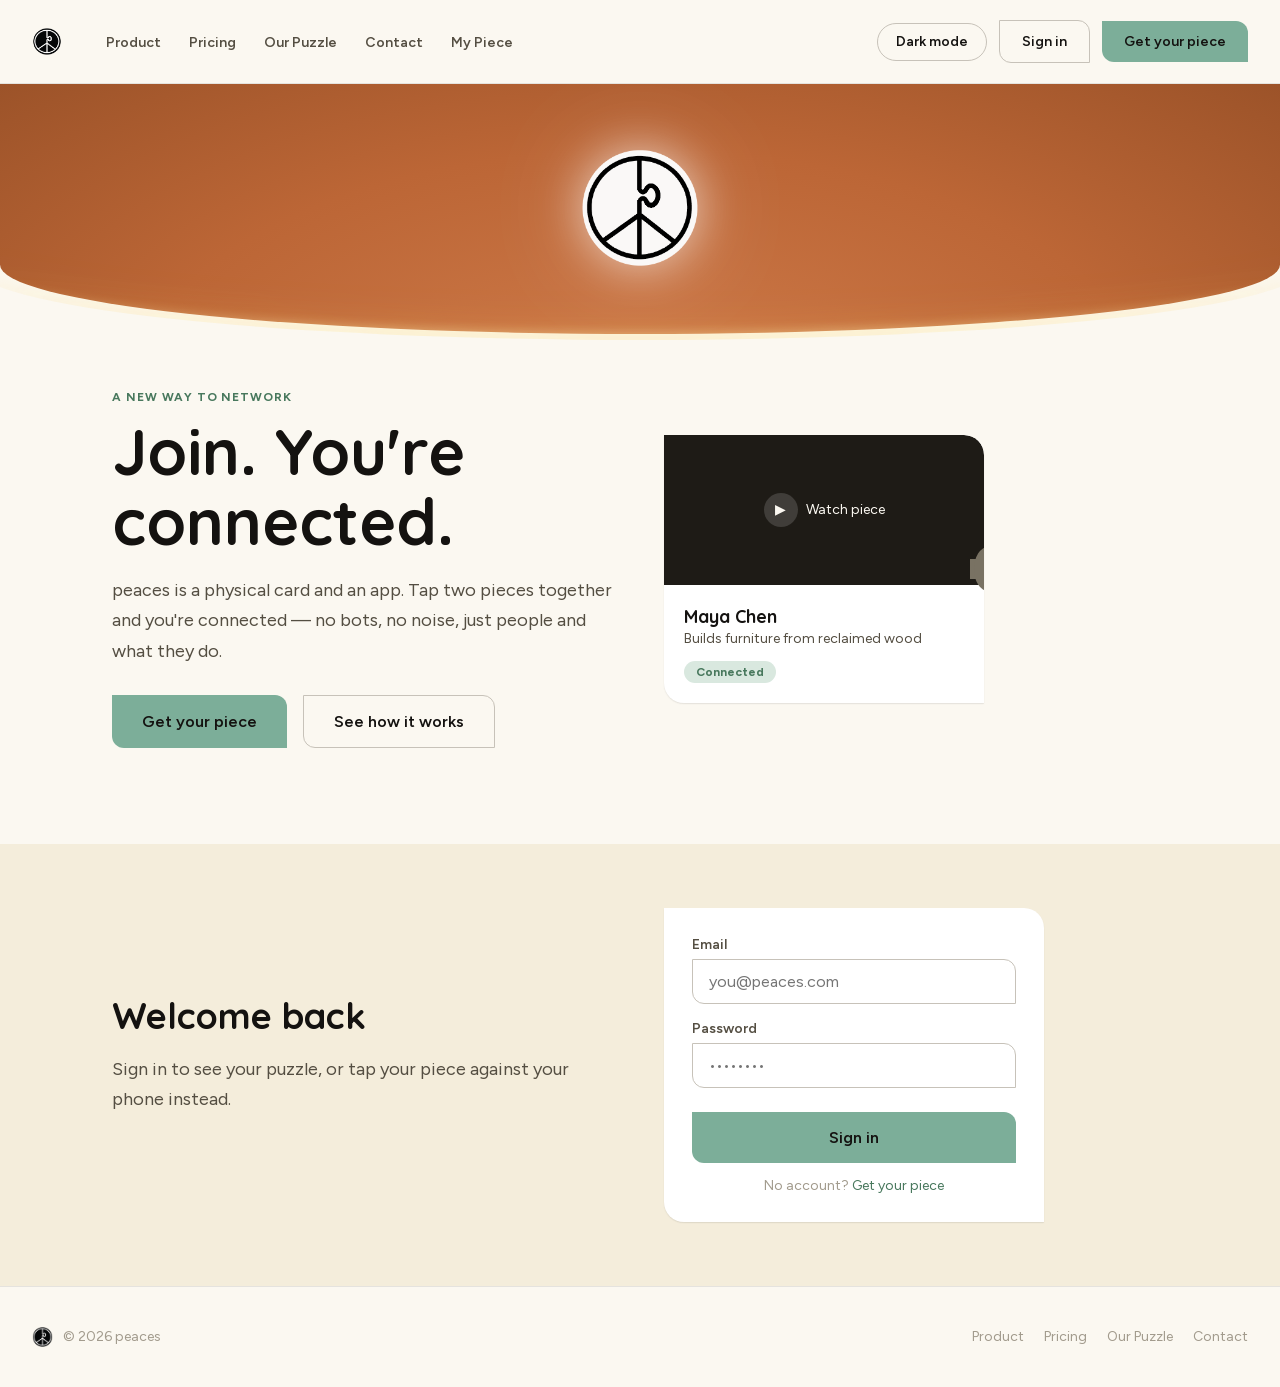
==== index.html @ ccba16db "Add files via upload new site" ====
<!DOCTYPE html>
<html>
<head>
  <meta charset="utf-8">
  <title>peaces — Home</title>
  <style>
    * { margin: 0; padding: 0; box-sizing: border-box; }
    body { background: #faf9f5; display: flex; align-items: center; justify-content: center; min-height: 100vh; font-family: -apple-system, BlinkMacSystemFont, sans-serif; }
    #__bundler_loading { position: fixed; bottom: 20px; right: 20px; font: 13px/1.4 -apple-system, BlinkMacSystemFont, sans-serif; color: #666; background: #fff; padding: 8px 14px; border-radius: 8px; box-shadow: 0 1px 4px rgba(0,0,0,0.12); z-index: 10000; }
    #__bundler_thumbnail { position: fixed; inset: 0; width: 100%; height: 100%; display: flex; align-items: center; justify-content: center; background: #faf9f5; z-index: 9999; }
    #__bundler_thumbnail svg { width: 100%; height: 100%; object-fit: contain; }
    #__bundler_placeholder { color: #999; font-size: 14px; }
  </style>
  <noscript>
    <style>#__bundler_loading { display: none; }</style>
    <div style="position:fixed;bottom:12px;left:12px;font:13px/1.4 -apple-system,BlinkMacSystemFont,sans-serif;color:#999;background:rgba(255,255,255,0.9);padding:6px 12px;border-radius:6px;box-shadow:0 1px 4px rgba(0,0,0,0.08);z-index:10000;">
      This page requires JavaScript to display.
    </div>
  </noscript>
</head>
<body>
  <div id="__bundler_thumbnail"><svg viewBox="0 0 100 100" xmlns="http://www.w3.org/2000/svg"><rect width="100" height="100" fill="#BC6636"></rect><circle cx="50" cy="42" r="24" fill="none" stroke="#fff" stroke-width="4"></circle><line x1="50" y1="42" x2="50" y2="18" stroke="#fff" stroke-width="4"></line><line x1="50" y1="42" x2="34" y2="58" stroke="#fff" stroke-width="4"></line><line x1="50" y1="42" x2="66" y2="58" stroke="#fff" stroke-width="4"></line></svg></div>
  <div id="__bundler_loading">Unpacking...</div>

  <script>
    
document.addEventListener('DOMContentLoaded', async function() {
  const loading = document.getElementById('__bundler_loading');
  function setStatus(msg) { if (loading) loading.textContent = msg; }

  const FONT_MIME = /^(font[/]|application[/](x-)?font-|application[/]vnd\.ms-fontobject)/i;
  const MIME_TOKEN = /^[\w.+-]+[/][\w.+-]+$/;
  function toBase64(bytes) {
    let bin = '';
    for (let i = 0; i < bytes.length; i += 0x8000) {
      bin += String.fromCharCode.apply(null, bytes.subarray(i, i + 0x8000));
    }
    return btoa(bin);
  }

  // Error sink persists across replaceWith since it's on window, not the DOM.
  window.addEventListener('error', function(e) {
    // Failed resource loads (CSP-blocked links, scripts, images) fire plain
    // events at the element — warn only; real JS errors carry message/error.
    if (!e.message && !e.error && e.target && e.target !== window) {
      console.warn('[bundle] resource failed to load:',
        e.target.tagName, String(e.target.src || e.target.href || ''));
      return;
    }
    var p = document.body || document.documentElement;
    var d = document.getElementById('__bundler_err') || p.appendChild(document.createElement('div'));
    d.id = '__bundler_err';
    d.style.cssText = 'position:fixed;bottom:12px;left:12px;right:12px;font:12px/1.4 ui-monospace,monospace;background:#2a1215;color:#ff8a80;padding:10px 14px;border-radius:8px;border:1px solid #5c2b2e;z-index:99999;white-space:pre-wrap;max-height:40vh;overflow:auto';
    d.textContent = (d.textContent ? d.textContent + String.fromCharCode(10) : '') +
      '[bundle] ' + (e.message || e.type) +
      (e.filename ? ' (' + e.filename.slice(0, 60) + ':' + e.lineno + ')' : '');
  }, true);

  try {
    const manifestEl = document.querySelector('script[type="__bundler/manifest"]');
    const templateEl = document.querySelector('script[type="__bundler/template"]');
    if (!manifestEl || !templateEl) {
      setStatus('Error: missing bundle data');
      console.error('[bundler] Missing script tags — manifestEl:', !!manifestEl, 'templateEl:', !!templateEl);
      return;
    }

    const manifest = JSON.parse(manifestEl.textContent);
    let template = JSON.parse(templateEl.textContent);

    // Nested page bundles (iframe targets). Each ships ONCE, in the ROOT
    // document's manifest; frame srcs carry an about:blank#<uuid> marker
    // instead of a substitutable uuid. Every document mints the blobs for
    // its OWN frames — from local text at the root, or text obtained from
    // its DIRECT parent over the relay protocol below — so each frame
    // navigation stays same-origin with its initiator and a deduped page
    // loads at any depth on any host, including a file:// download's
    // opaque origins (where a blob minted by one document cannot be
    // navigated to by another).
    const pageOrderEl = document.querySelector('script[type="__bundler/page_order"]');
    const pageOrder = pageOrderEl ? JSON.parse(pageOrderEl.textContent) : [];
    const pageSet = new Set(pageOrder);
    const pageTexts = {};

    // ── Nested-page text protocol (parent-chain relay) ──
    // Page bundles ship once, in the ROOT document's manifest. Every
    // document mints the blobs for its OWN frames, obtaining page text
    // through a strict parent-chain relay: a document only ever SENDS to
    // its direct parent (which, for every document the publisher's own
    // runtime minted, is another publisher document) and only ACCEPTS
    // text from that direct parent; requests from below are honored only
    // for the document's own child frames, and the ROOT never sends
    // upward at all. That last rule is load-bearing: the artifact host's
    // frame-ancestors allows claude.ai (and friends) to frame an
    // artifact, so window.top can be a FOREIGN document — a top-addressed
    // protocol would hand page uuids to that ancestor and accept forged
    // "page text" from it, minting attacker HTML as an artifact-origin
    // blob document. The chain never touches the ancestor: requests stop
    // at the root, replies are origin-addressed per hop (never '*' when
    // an origin exists), and both directions are origin-gated (on https
    // a foreign sender's origin can never equal this document's; in
    // opaque contexts — file:// — everything serializes as 'null', where
    // an embedded EXTERNAL frame still fails the gate by carrying its
    // own real origin, and a sandboxed child of such a frame is excluded
    // by the own-child-frames check plus uuid unguessability). Shape is
    // deny-by-default: one request form, one reply form, no error
    // replies.
    // window.origin is the SERIALIZED SECURITY origin ('null' in opaque
    // contexts such as a sandboxed preview iframe) — location.origin is
    // computed from the URL and stays 'https://…' even when the document
    // is sandboxed, which would misgate every opaque chain.
    const OWN_TARGET = /^https?:[/][/]/.test(window.origin || '')
      ? window.origin
      : '*';
    function trustedOrigin(e) {
      if (e.origin === window.origin) return true; // https chains; opaque==opaque
      // file:// trees: Chrome serializes the file document's origin as
      // 'file://' while the blob: documents it mints serialize as 'null',
      // so the two legitimate shapes can never string-match — accept the
      // pair in both directions. https origins never serialize as either,
      // and sender identity (own child frame / direct parent) is checked
      // separately.
      return (
        (e.origin === 'null' &&
          (window.origin === 'file://' ||
            window.location.protocol === 'file:')) ||
        (/^file:/.test(e.origin) && window.origin === 'null')
      );
    }
    // Non-empty only in the root document (nested bundles ship an empty
    // island), so it doubles as the root marker: the root answers from
    // local text and treats a miss as authoritative — never relaying to
    // its (possibly foreign) parent.
    const isPageRoot = pageOrder.length > 0;
    const blobUrls = {};
    const resourceBlobs = {};
    const UUID_SHAPE = /^[0-9a-f]{8}-[0-9a-f]{4}-[0-9a-f]{4}-[0-9a-f]{4}-[0-9a-f]{12}$/;
    const pendingFrames = {}; // uuid -> [{el, frag}] awaiting text for own frames
    const pendingRelays = {}; // uuid -> [childWindow] awaiting text to pass down
    function mountPage(el, frag, text) {
      const pageBlob = new Blob([text], { type: 'text/html' });
      const u = URL.createObjectURL(pageBlob);
      resourceBlobs[u] = pageBlob;
      el.src = u + frag;
    }
    function deliverPage(uuid, text) {
      const frames = pendingFrames[uuid];
      delete pendingFrames[uuid];
      if (frames) for (const f of frames) mountPage(f.el, f.frag, text);
      const relays = pendingRelays[uuid];
      delete pendingRelays[uuid];
      if (relays) {
        for (const cw of relays) {
          try { cw.postMessage({ __bundler_page: uuid, __bundler_text: text }, OWN_TARGET); } catch (err) { /* gone */ }
        }
      }
    }
    function ownFrameWindows() {
      const out = [];
      for (const f of Array.from(document.querySelectorAll('iframe'))) {
        try { if (f.contentWindow) out.push(f.contentWindow); } catch (err) { /* detached */ }
      }
      return out;
    }
    window.addEventListener('message', function (e) {
      const d = e.data;
      if (!d || typeof d !== 'object' || !e.source) return;
      // Origin gate first; the structural checks below (own-child-frames
      // for requests, direct-parent + solicited-uuid for replies, the
      // root's never-relay rule) are what hold in fully opaque chains
      // where origin strings can't discriminate — a sandboxed root's
      // FOREIGN wrapper still fails all three even though both serialize
      // as real-vs-'null' rather than matching.
      if (!trustedOrigin(e)) return;
      if (typeof d.__bundler_need === 'string' && UUID_SHAPE.test(d.__bundler_need)) {
        // Requests are honored only for this document's own child frames.
        if (ownFrameWindows().indexOf(e.source) < 0) return;
        const uuid = d.__bundler_need;
        const text = pageTexts[uuid];
        if (typeof text === 'string') {
          try { e.source.postMessage({ __bundler_page: uuid, __bundler_text: text }, OWN_TARGET); } catch (err) { /* gone */ }
          return;
        }
        if (isPageRoot || window.parent === window) return; // authoritative miss
        const waiting = pendingRelays[uuid];
        if (waiting) {
          if (waiting.indexOf(e.source) < 0) waiting.push(e.source);
          return;
        }
        // Never-answered uuids would otherwise accumulate forever under a
        // request spray; past the cap (far above any real page count) new
        // relays are dropped rather than remembered.
        if (Object.keys(pendingRelays).length >= 128) return;
        pendingRelays[uuid] = [e.source];
        window.parent.postMessage({ __bundler_need: uuid }, OWN_TARGET);
      } else if (
        typeof d.__bundler_page === 'string' &&
        UUID_SHAPE.test(d.__bundler_page) &&
        typeof d.__bundler_text === 'string'
      ) {
        // The shape test is load-bearing beyond tidiness: the solicited
        // check below uses the in operator, which matches prototype keys
        // ('__proto__', 'constructor') — an unshaped key would reach
        // deliverPage and throw, painting the error banner.
        // Text is accepted only from the direct parent — the document
        // that minted this one.
        if (e.source !== window.parent || window.parent === window) return;
        if (!(d.__bundler_page in pendingFrames) && !(d.__bundler_page in pendingRelays)) return;
        deliverPage(d.__bundler_page, d.__bundler_text);
      }
    });

    const uuids = Object.keys(manifest);
    setStatus('Unpacking ' + uuids.length + ' assets...');

    await Promise.all(uuids.map(async (uuid) => {
      const entry = manifest[uuid];
      try {
        const binaryStr = atob(entry.data);
        const bytes = new Uint8Array(binaryStr.length);
        for (let i = 0; i < binaryStr.length; i++) bytes[i] = binaryStr.charCodeAt(i);

        let finalBytes = bytes;
        if (entry.compressed) {
          if (typeof DecompressionStream !== 'undefined') {
            const ds = new DecompressionStream('gzip');
            const writer = ds.writable.getWriter();
            const reader = ds.readable.getReader();
            writer.write(bytes);
            writer.close();
            const chunks = [];
            let totalLen = 0;
            while (true) {
              const { done, value } = await reader.read();
              if (done) break;
              chunks.push(value);
              totalLen += value.length;
            }
            finalBytes = new Uint8Array(totalLen);
            let offset = 0;
            for (const chunk of chunks) { finalBytes.set(chunk, offset); offset += chunk.length; }
          } else {
            console.warn('DecompressionStream not available, asset ' + uuid + ' may not render');
          }
        }

        if (pageSet.has(uuid)) {
          pageTexts[uuid] = new TextDecoder().decode(finalBytes);
          return;
        }
        if (FONT_MIME.test(entry.mime) && MIME_TOKEN.test(entry.mime)) {
          // Strict artifact hosts allow font-src data: but not blob:.
          blobUrls[uuid] = 'data:' + entry.mime + ';base64,' +
            (entry.compressed ? toBase64(finalBytes) : entry.data);
        } else {
          const blob = new Blob([finalBytes], { type: entry.mime });
          blobUrls[uuid] = URL.createObjectURL(blob);
          resourceBlobs[blobUrls[uuid]] = blob;
        }
      } catch (err) {
        console.error('Failed to decode asset ' + uuid + ':', err);
        const blob = new Blob([], { type: entry.mime });
        blobUrls[uuid] = URL.createObjectURL(blob);
        resourceBlobs[blobUrls[uuid]] = blob;
      }
    }));

    const extResEl = document.querySelector('script[type="__bundler/ext_resources"]');
    const extResources = extResEl ? JSON.parse(extResEl.textContent) : [];
    const resourceMap = {};
    for (const entry of extResources) {
      if (blobUrls[entry.uuid]) resourceMap[entry.id] = blobUrls[entry.uuid];
    }

    // Artifact-host CSP (connect-src 'self') refuses fetch() of blob: URLs —
    // consumers read these Blobs directly. Survives the swap like the error sink.
    window.__resourceBlobs = resourceBlobs;

    setStatus('Rendering...');
    // Page uuids have no blob here — they ride inside about:blank#<uuid>
    // frame markers the pass below resolves after the swap.
    for (const uuid of uuids) {
      if (pageSet.has(uuid)) continue;
      template = template.split(uuid).join(blobUrls[uuid]);
    }

    // Strip integrity + crossorigin — blob URLs from a file:// document inherit
    // a null origin, so crossorigin forces a CORS fetch that SRI then rejects.
    // The manifest bytes are ours; SRI protects against CDN compromise, not this.
    template = template.replace(/\s+integrity="[^"]*"/gi, '').replace(/\s+crossorigin="[^"]*"/gi, '');

    const resourceScript = '<script>window.__resources = ' +
      JSON.stringify(resourceMap).replace(/<\//g, '<\\/') +
      ';</' + 'script>';
    // Inject after <head> so the DOCTYPE stays first; prepending the script
    // would push the parser into quirks mode. DOMParser always emits a <head>
    // (synthesizing one if the source HTML omitted it) but may carry
    // attributes through, so match the full opening tag. slice() rather than
    // replace() keeps us clear of $-pattern substitution in resourceScript.
    const headOpen = template.match(/<head[^>]*>/i);
    if (headOpen) {
      const i = headOpen.index + headOpen[0].length;
      template = template.slice(0, i) + resourceScript + template.slice(i);
    }

    // Parse the template and swap the root element. Scripts inserted via
    // DOMParser/replaceWith are inert per spec — re-create each with
    // createElement so they execute, awaiting onload for src scripts to
    // preserve ordering (React before ReactDOM before Babel before text/babel).
    const doc = new DOMParser().parseFromString(template, 'text/html');
    document.documentElement.replaceWith(doc.documentElement);

    // Resolve page-frame markers: mint this document's own blob for each
    // framed page — from local text when this is the root, otherwise by
    // asking the direct parent over the relay protocol above. An
    // unanswered request leaves the frame on about:blank, the same
    // degraded state as a refused embed.
    {
      const MARKER = /^about:blank#([0-9a-f]{8}-[0-9a-f]{4}-[0-9a-f]{4}-[0-9a-f]{4}-[0-9a-f]{12})(#.*)?$/;
      const needed = [];
      for (const el of Array.from(document.querySelectorAll('iframe'))) {
        const m = MARKER.exec(el.getAttribute('src') || '');
        if (!m) continue;
        const text = pageTexts[m[1]];
        if (typeof text === 'string') {
          mountPage(el, m[2] || '', text);
        } else if (window.parent !== window && !isPageRoot) {
          const had = pendingFrames[m[1]];
          (pendingFrames[m[1]] = had || []).push({ el: el, frag: m[2] || '' });
          if (!had) needed.push(m[1]);
        }
      }
      for (const uuid of needed) {
        window.parent.postMessage({ __bundler_need: uuid }, OWN_TARGET);
      }
    }

    const dead = Array.from(document.scripts);
    for (const old of dead) {
      const s = document.createElement('script');
      for (const a of old.attributes) s.setAttribute(a.name, a.value);
      s.textContent = old.textContent;
      // text/babel scripts with a src: read and inline. transformScriptTags
      // does XHR against the src, but blob:null/ from a file:// origin is
      // silently dropped. Inlining makes it a plain inline babel script,
      // which transformScriptTags handles unconditionally.
      if ((s.type === 'text/babel' || s.type === 'text/jsx') && s.src) {
        const pre = resourceBlobs[s.src.split('#')[0]];
        s.textContent = pre ? await pre.text() : await (await fetch(s.src)).text();
        s.removeAttribute('src');
      }
      const p = s.src ? new Promise(function(r) { s.onload = s.onerror = r; }) : null;
      old.replaceWith(s);
      if (p) await p;
    }
    // Babel standalone auto-transforms type=text/babel on DOMContentLoaded,
    // which fired before we swapped the document. Trigger manually if present.
    if (window.Babel && typeof window.Babel.transformScriptTags === 'function') {
      window.Babel.transformScriptTags();
    }
  } catch (err) {
    setStatus('Error unpacking: ' + err.message);
    console.error('Bundle unpack error:', err);
  }
});

  </script>

  <script type="__bundler/manifest">
{"fc14c51c-9a18-47b9-b0dc-362ed6c3ac7d":{"mime":"image/png","compressed":false,"data":"[base64]/zlN6vyl78/mTVj9E8RUAQUAUVAEagIARU6FQGt1SgCioAioAgYo0JH7wJFYBQBPVYEFAFvCKjQ8QatElYEFAFFQBEYRUCFzigieqwIKAKKgCIwioDYsQodMSiVkCKgCCgCisA0BFToTENIrysCioAioAiIIaBCRwxKJVQ3AtPqn5ubu/xjc3PrSbMrVu5YPjf3XdLs8rnnZ1fMHRpJsT12TYtp2nqojzRr64cPEnxN412vKwJtQUCFTlt6UtthZmf/dC2DOIM6afaiIEmEx7nY/EMUm78jGRM/GcfmYZKJzFYL340jyR46fxbTtPVQH4n64YMEX5ZXeJy334mg6vO/cgftUaHk3A9KICAEVOgE1BnKSj4EGIhn5+bu7A/MiYbygR2sYzNz7jCDOIM6yVJLB337sxGfVZbLhOc+//GTtOecFZa0b3bFyiOzVpAm7bbtR8ja/PpRBCYgEN4lFTrh9YlyNIQAAoZB9mMrVr4y2x90YwZiE5u/jq2mYrMySK+23x34xGtsI2+MabdtP0J2dsWc1ZBWHumbCFcmmpHNox9FIFgEVOgE2zXdY4yZOxrMYAA9woCKgGGQjUz8JWuSYtDtHjBTWxyv6ZsI40QzArfZRECv3AWeap6bCqBmqBABFToVgq1VLUYgETIrVu7oazFz88zc0WAGA+iaxbn1qBgCscUv3g6eA/PcBwNhvkOFUDEkNbcsAip0ZPFUahMQYLBj5t0f/AZCxjr0+1qMwZ8xobReckRg9UCYP7lICFnfkDG9niNtLa4I5EZAhU5uqDRjGQTwyVhTzy6bjjDYGXwRkSFaTIVMGUDlyvSFkO2P2RUL/4v+wXeG9ilXhVIqjUCLC6rQaXHn1tW05cv/5NZUm8EnY30x222y5p66ONJ6pyMQr4kJUJg5d3h2xVxiiqMfp5fTHIpAMQRU6BTDS3NnItDrYTYb+GbiODr/X/umHKPaTCZewZ9MtCD60QqgeSYQKoCC77PGMKhCpzFdFRqjxiy/oNEsfGCsmWbgmwmPUeXIBYFVTCBUALlAqGWHEVChM4yG/p6KADZ/Zr7MgBmIGJBsoVU26af9CKyiv+l32/8fzK5YuYv7of3N1hZKIqBCRxLN1tKy5rMVK3fMWlt/EtasgQCt7ekCDVtt/XTbuR9mWROkUXAJdPpvOgIqdKZj1NkcSeTZ8rnniW6yA8yTFgg70Nj/+lEEFiEQr8G8au+TDxItePZP1y66rAeKwBACKnSGwNCfIHBRq0kiz/paDRc0KQLTEEjMb4u1n2lF9HrXEFCh07UeH9PeZOFmX6v5QLWaMSDp6QIIpNrP3Dzrf7i/ChTWrC1GQIVOizs3T9MwoRHqnCzc7Gs1q/KU0zyKQE4EVsWxeZj7S01vORFreTYVOi3v4HHNY13N7Iq5Q5jQNNR5HEp6XhQBJjX9xaeHmOyI0nYjpqUrRECFToVgh1DVQNgk62osP7wWwH7pZxiB9Z+7wZRNn7jkz4ZJ6e9sBG5kssOkh/sxO4uebSsCKnTa2rMj7eLhtg95Kmw6GYV215Z/Y4bT6YWTJiv94pe/NGXT8ePHM2kO18vvT62+bKSHOnl4Yz/qbe4D7s9OItDBRqvQaUinl2WTh7kLwuaqK68w6wcayuOPfs+kaVioPPOjH5nhVBbTMuWG6+X337///gXh9Ns337jALwIpbUeZehpaZnUqfNjloqFtULZzIqBCJydQTcvWRmGD6SodkEeFyu8OH7mgnWy/7z6Tpib029XXXHOBXwRSqmWlAnP/[base64]/Crr7GcQTLUYTGWP79yZCBmhKpTMEAL4isAXnEeFUBP9QnFsHuZ+x1851Ez92TAEVOg0rMNgFzu3FThHrLBhE86gdxAgNBi/A4MeM3AGQdVi6MXq07AQwi+EOY7+qZ4TpxpX4a+cXTF3SF+r4IRjbYVV6NQGfZmKrSnN2rf7fps42Nc/o9EgaNBoCA3G71CmtVrGLwKY4+ifXxw4kJg46Te/NQ6oy3zdaJLdDVbuMqbXkyGpVKpAQIVOFSgL1DG7YmBKs/ZtAXLiJPAbMHPGj4BGg6BRjUYcZi8E19/0+cTESb/Rf/Qj/emlMnGi8XZMbrq+RxxYbwRV6HiDVoYwUTuz1pQQqimNwYmZMn4DZs6YcGRarlTqQID+ox/pT0yiaKwNMMGtYn0PG9fyvNSBm9aZHwEVOplYhXGSaJ1zsfkHy01QUWlXDQICGJQYnJgpWx7100IE0FgxwaH90O8hN5GNa+3zcmR2xcodIfPZdd5U6AR4B+AgtQ/OkTg2D4fCHtFOzHrx02CGISAgFN6UD/8IoP3Q70w0AhdAq4yJn5y11gHVevzfF2VqUKFTBjWPZdBucJDaByeYQAEGGaKdmPWqn8Zj5wdOOmUvFUDcF9dec1V6OrTvG8/FRrWe0HrF8jNjk34CQIBZGbOzULSbq6wJDa2GmS2DTAAQKQuBIcB98cabbxnuE3x7gbEHO4nWg6/HmF6PE5rqR0CFTv19YFjsxqzMslKr72bUhNZGreadt982u5988kJ64FvfMrfcfPOiZPuh9GeU3h2bv3KhrrTe0sQDLch9gm8vmaDcs81wH4XEKr4ejXALp0faJXTCwTUnJ71eMguLzV/bAnZWZv/X9GGm2iYTGgP83d/4hiF9+oorzPK5lUn67LrrzQMPfedC2v3Dp82hX/9mUXLpgqPvvLOI1ksvv3KhrrTelBe+4S9NLvWGUhZfH/cR91MoPA34SCLcZles3GVMrzc4p181IKBCpwbQqbIfLLBwhFkYx3UlBgfMI8xU6+KhbL2vvvxyokWk2sVnrl2bCBYGcwb45/b+2JB+f+zDslV4Lwd/aYJvEu1ItS+EJ+30zohwBdxPYWo+8fbZFad0NwPh/i5CToVOEbSE8trZ1o5+sICp7dUDt992q2EhIIMD5hGhpnkjw+A7Klw2bf5qokWk2sq7773vrf4qCdOOQwPtC+FJOxFGJIQROIBHTp5qzZZqPuy5F856n3iNmTl3CLN2reB0tHIVOpV2/MCcZmL2TKu0ZirD1s7DzwyU3YhZCMj50NKh136VaDAMsJdeemmivTD4tk24lMEdYQQO4IEQIoETJrqQBRHCh/U+aNUEqZRpu3CZVcaatWeXzz1vTK8nTFvJTUBAhc4EcCQv1W1Ow4yGrZ2HX7JdUrQQNAycySC6cWOiwTDA/uGjf5KqorV0wAkTXSqIUiEUYoPRqlnvs/e5Z00Qmk9ktmJuI3o0RLzayFMQQqeNwA63KVHjrTpvz622qdLP7daMlm5TU2nFUypDyDAzZ4BMBQ0D55RiejkHAqkQSnC9+WaDOQ68cxStLMuXN282+/fvN9yflVU6tqJ4zbnYHNH928YCJHpBhY4onEuJWf/[base64]/jSVZ6WJP/DbMGjFd2Lpr+6QLMFPTmZrNauuKiRUjgNCAWMeEBkq/TSzg+SIaOcEGtZvcBn4eY3o9z03uJHkVOsLdzls9TcX+G4RN6rdh1ijcpFzkGLAw2yBo0gWYDGq5CmumWhFgHRMaKP3GGiE0U/[base64]/nmdu7s462t/GOlXoCPRq3/EYbxcgNZUEET5oN9i+6wgUIPyWQYigAAYlDQoY6bIWHqL9oMUywUCrZcJRdTPRephkcf9XXXdSn51Q9p/z5Ej/OSCgQscBPGMGEWrW8ehEJmdhfDc/P3jQVK3dMMjgaGbWS/gtg1BOljVbixBggoFWy4SDiQf3RZXNY5LFAufawqvtc66Cx73HVeiUxhCBc+qQLV5JhBph0PhuqgwUIJz2+nXXGQYZHM22rfpRBBIEmHhwX3B/cJ8kJyv6V2t4NYInWQrR61XU3DZUs6gNKnQWwZH3IBU48Zq8Jcrmw5xQdRg0kUtoNoTTHn773bKsa7kOIMD9wX3C/[base64]/LM6Vz7GUVOhaEcZ8qBA7mNByhVZjTWNh5x9YthoijcW3W84qATwQINsDk5rMOaPM8YW6rWPCsOhdHrxjT68GDpmwEVOhk42KqEDg8EFUs9kxNacw2mXWOaXITTyvPDUQAkxtaj2/hg7mNnTuY1FUHU6xRbVPAVqGTAZBvgYN2Q7AADwQPRgYLIqd4qHm41ZQmAqcSEUYgF8Iy0QAAEABJREFUFT5Euvk0u2FuY/+26tb0qOCZdKuo0FmCTq9nZs4/b0978eFw4xPe6VPYpJoND7Vth34UgaARINKtCrMba3oI1mHS5x+QGgWP/8Y51aBCZxF8fnca4Ibnxl9UpeABoamEP6tmIwiqkqoMASZJRFSySNlXpQTrYNJWweML4el0VehcwMivwPEdnfbivn2GnQQ0/PlCh+qPBiKAz5FFyixW9sU+Vgai23zRX0zXajzLF3YtPtftIxU6g/7/2IpT1qTmZy81HJlE0wyqEv1Cu8EmvuWur4vS9UtMqSsCkxFgsTJaO/f35JzlrvI88qoEgnnKUShQik1Cl8/Z8aVAmRZnVaFjO5ftyiMTf8n+FP2gwqPh4MgUJTwghhmChXfYxAen9EsRaA0CaO1o7760Hl6VQDAPflbvoFnBs3xu7rve62lABZ0XOsmNYG8I6b5iBkXAADMqadrQw5yGGQJzBMeaFIG2IoDW8+krrvDWPPysPK/eKhgQjmPz8KRXXw+ytf6r00KHG4AbQbqX0XBYmCZNN6Wn5rQUCf3uCgK/P/ah8Wlu43mtQvCY2Pz1x+bm1nel37La2Vmhk6zFsTdAFigu57hxiY7BWelCJ6ss9m2ie9ScloWOnms7ApjbMCf7MLfxvGJqw//qG8coNq8k44/vigKlPxMoX17ZSvZH6u+nJloPAocblxtYlLAlhjkN+3at5jTLh34UgToR4P7H3Ia274MP/K8sbfBBe4jmqv5awF5v6FxnfnZQ6PR655L9kYzo4k+fJjX2TNPotM48k9rQHAig7fsSPKzl8R9cEK+ZXbHwSo6mti5L54SOj9BoBI4vkxoPFnumte7O0wYpAo4IIHgSc/[base64]/[base64]/[base64]/ebLB85OegcM4b7Ti2o3CpBhRondDp20Pj7VLYsx0GDkRmN1I0ETio/[base64]//353QgMKTFB9hlJbt8HzxvR6g+oa/[base64]/X4JMQoNtNthgMDnQf4qAItBIBB5/4gnDBFKCeQKT2LtRgtYIjRuTV7eMnGzCYeOEztzc3OWolxLgEt74pdtukyBlsAerhiMCpRJRBGpFgOdY6iVwXv07yatber1awSpReeOEztk4WqRWlmhzUoTZh9TO0ajj2IMTwvpPEVAEGo8AFgupiDaP/p1VTVy70yihQ/CAxFY3+HGe+eHThlmI69NBpBrquCsdLa8IKAJhIUBEm5Tgwb/jZ/1OvL1pQQWNEjpSwQNf3LDBsG2FxC3OrrWo4xK0lIYiIIOAUpFCAMHDxFKC3s6/2ilBZimNhgUVNEboDF5o5Bw8kGg5P/rR0o4rcUZqFlSiai2iCCgCFSEgtQSCia6naLYb2ZmlIjicq2mI0On1jIlFtveWilZjixtmQc49oAQUAUUgaASwZEhNMH1Fs8XReRFfdxUdUZfQKdS2wQrcVYUKZWRmliERrfbivn1Gt7jJAFhPKQItRYAJJs+9a/PwI3varWD1wBrkyqL38sELHckQaWYZrogSv//dRx5xJaPlFQFFoGEIbLnr6+bVl1925ppotttvu9WZzlICWIN6vaXnwzoTvNA5d96ImNV+ceCASLQa7+AgnNLonyIgjYDSCx6Be//yL0V4fGHfT3289G3VwCokwqMvIkELHbQcI7C/GmY1nHiuILIeBzXblY6WVwQUgWYigH+HheAS3BNFK0FnmEYcmx3G9Hom4L+ghY7UQlAJsxp9qOtxQEGTItBtBFgILhFGzbt3iKYVRjP4BaMFhY4wPBPISS0ExXaK825CVbku3bH5K4ZZTq7MmkkRUARajQDr8/DvujaSd3i50lhaPt6eWImWXgjiTLBCJ4qNsy+HrW6wnRrHP8xqL738iiMVLa4IKAJtQmDr1i3Ozdl+330G878zoRECUr7wEbIih0EKHbQc27obbXL6SIQmokaz3bkTI1q41Qho47qJwLvvvW+YkLq2nlerMEF2pbOovPWFh6rtBCl0JLQcZg+EJi7qiBIH3/uPj5YopUUUAUWgCwhI+Xn/r40bxeEKVdsJTugMpLOzliMRPMAsRqPVxJ8FJagItAYB/Lz4e10bxIag4kEFtWo74xEJTuhISGe0HInggaefeWY8cnpFEVAEFAGLgJS/10dQwXlj7jSB/QUldBItx0pnV4wktBz2VtNFoK49oeWlEWA2zKRq+z3bzOOPfi9J+/f9xLD4me/0HC8oJJ90/UovG4FPX3FF9oUCZwkqkPbthLhuJyihI6HlSIRIEzzw05deKnC7aNYGItAYlhE0CBkEy/Hjxw2OZ8wxDFIk9hNk8TPfHJNYA0K+0wsnDcIIAQSdxjS6YYwyQZUws/GeL+GmB7dLQUBCp9eT2H3g33793zn32YMPPahrcpxRVAISCCAsEDQIGQRLGZoIIwQQdKBXhoaWmY6AhJmNPpbuo762M53/[base64]/uhoQtTfAAIZD2p34UgcoRQFNHC8GUVkXlDG6Y3Ag6qKK+rtTBTvSubX34//v/XUmMll89WHQ/er7y4yCEjomjHa4tl3hQ9cVsrr1QRfl21kHUEpo6WkjVLUyCDg4cqLra1tbH2j7XF74xIeCeEAVJYJyV4Kd2odOXvvEal8ZI2KdvuflmFxa0rCJQGgFMXPv37y9dXqIgwo5wawlaSsMYiRc9Su9SEJn4S8mylJo7qHahE503zg6uB7/9kHH5422AzE5caGhZRaAsAj8/eFDkBYNl60/LEWqtgidFw+2bEGrM9S5UsN7k1Xby1hPCYtGahU6v5xomjR3cdfeBp55+Om+faT5FQBSBvc89G4TASRuF4IGn9Fi/[base64]/nPz/6n/Jk1pyIghAD3LtFiQuS8knnjzbcM0XVeK2k58ef2/thgxs9oZu5T0lpnnQEFNQmdXs9E5lbj8HfTX3zeobQxaDmsHnYiooUVgREEDv36NyNnlh7u2bN36cmAzzz1/e8HzF0zWHvM8WWQm/6fTaINjWs0sdUidGbnFhA4pXcgwAHrYg8nlPEWD2/[base64]/U2NbkuPDWW2/myKVZFIFyCIzbukTKEcxMGcd0Xu7u2LrF2Yk9XNdjjz42fNjR3+Wb/abj+EPwlKCZc9Xy5X/iZHUqg0TlQscyeadNpT6uDy4PLCpuqcq1UGcQcDFLYfpFG08jvvjmmPBjCQC/UHAxNFo9ZaQ0HqLuXJ9DCRyaSgNzKNYWF/5dg6iG647N+XYLnX5seFx6c8/rrls3jFfh37967bXCZbRA9xD44Ngxp0ajjaevDOCbYyeCg8KY1RAig8PcX5TB/yMleFyfw9yMtzTjAw99x6llGzd+0dlBuPAAABAASURBVKn8osI1mNgq1XTOOQYQuC6S2rN3zyK8W3ygTXNAQMoEKyVsaAraVxGzGmVG0/ccw3ZTejyHaHDpsX4XR4D+LF6qXwJts8kmtkqFjoWstGnNNWqDWR6qreVBP4rARAQwwXK/TMxU8cVH/sO/d66R4AOWCzgTsgTW/6vP2f/6KYuA6ybDTTaxVSh0ej1jypvW7t22rWz/JuXuvsetfEJE/3UGgZDuF3wAUhMmlgtICFTX14nUciMFVCkTAHzMZVnacuedZYsuLVexia0yoTNYELq0wTnPEK6ZM+uSbDxkhJAuuaAnFIExCHC/4EMZc7nS008/84xYffh3HnzoQWd6hIc7E+k4ARcfM/gLhq9XGsVWmdCJHfw5rqa1Awd+1vHbW5tfBoGfHTwoGm5chgfMYQjAMmXHlTn89rvGxaeQ0nV9LlM6Xf0+YO8vl7Zv/spml+KLysZRvH7RCY8HlQkdlwWhru/MwaTgEUNB0koqJATQCu6///7aWEJD3/1DPy8YdPUpAIrrcwmNLidXE9v2++4T3Iw1rix0uhKh47oACXDL3pw8uAweZctruW4jwMCAT6VqFLhvCXP2VS/tcqW95prSqx9cq25NeRcTGyD8+ZVX8iWRVs/O/ulaCULTaFQidFxUt0nbikxrHNfVtAYKmlwQePyJJ5JdyV1oFC0rFd48qV5XYUro7iT6UtfaTMfVxCaqbc6cr8TEVonQMaa86rbt7rud7rnX/[base64]/n6TPvQsecN6WFjiuYrp1p9E8RyECAnZtdZ6fDZNFweBlb1QIHHo6+fZQvTTUj4BLCfvnq1WLcu/jf8zLhX+hEpnQo3rSXYpkJfz7NIBOq1UsdQACNhwkNgsJlsEDYILw+u+56U5cZWGKfuTH7gHXgTpBr4v6/2V+aGAvncUWUJrC4YGklYTGZ8Udehc4gBG/V+OrHXyFqjVW343NMviLhJJ1cg17tOgIICl6Udv266wpHtzEpQtggvOrE8Q9//Mi5+ksu+bgzja4T+B+//Z0TBK6uiIuVx2uM6fUuHsv/8ip0jEMI3mWXXebU2o8++qNTeS2sCORFgBX+RLeh+bCDAAIFLWa4PBoR54lMu/[base64]//NCpasGFul7X63gTOufPz5RW0VwXO/3P995z6jwtrAgoAopA1Qi4+nUkF+p+bG7Om7Yz4wtYl3hvF6cY/pyQbOa+8FW6ioAi0D4ECKEv2yrJhbpRHJVWGqbx703oGFM+iODSf/kvJ/E98Zr6cybCoxcrQICXa2HqGE0VVF1LFS6+iFoYDrjSw0cOO3HnaiW6ULlDENgFGmN+eBQ6prRd0EViSyx2G4OVnlYExiLAw/74o98zpxdOmjfefMs886MfLUlc+8WBA2b7PdsE34MyliW90EAECL93YfsTH7/EpfjFsg5BYBeJZP/yInQGi0Kza5xylkWhU7JMvKz+nInw6EVhBBAgiTD55S9NnskSrwN4fOdOc/z48UT4uN7vF5pT8ofgSvaSHGixUQRcQqevu27dKLmyx3J764xw4EXomGXnStsD199YWkFKmqbrDhIY9J9nBNBsfvvmGwYBUrYqyv79++8nwqcsDddycivZXTnR8ikCLtYal6Umaf3pt69gAi9CJzLmclPyb/369SVLGvPivn2ly2pBRSAvAvhqfmE1G5ew/uG6ED6Y5obPVfX7U5/[base64]/NLZTScuDPZVGoS8QHdWtSBMYhgAZOGPS469Ln0XjQqqTpjtKroo7ROvU4HwLH//Ef82X0nGuwnZloLeJCx8X55LIoVBQVJaYIDBDA1LVnz97BUXVfaFW+w6nv3bbNuUFq0naGMJPA0XfeyTyf5ySTljz58uQ5a4y4iW260DHF/qIo7hUrcTG3i31ZV0VfxFF/ySGAqcvVBFWWG8KpEXply08qB13XnYl5R9CkOvRaeQRCec+RFRDlw4nHNN/SHHOl5GmXyLW6Hu6STdViLUcATUNy1lgGLoRemXLTynxxw4ZpWaZe/+DYsal5NEM5BFzXG3Lvlqt5cak4jkorEYspXTwSFzrGyDNpcvy5hhnmqEKzdAyBbXffPa7FlZ1H6OFTkq7w3m9+05mkWhecIZxIwCWC7bLLLptIO//[base64]/UGYQqc0gaGCh/77r4eO9KcPBFz2YLt8tdwm0S7KRBYuwQidLObynlOHZl6kup4vX/sxZ+XLuTQXYcS3bNxoUn8H3xxzfmnuYmfY861sUAEC64V9Py1W4ZjcmNb+8NE/[base64]/4T3/rd6cQEF0gKi10SvXEpz75yVLlKDTNpEEeTYpAFQhMW3RJxJcP8xT1pskl8m4SRnds/oqB/0l59FpYCEi8FXbQIrn4a0tQTOjMzv5pLaa1aSYN20b9KAKVITAtpBnz1APf+lZl/EhUxMTupZdfkSClNOQQmEqJicjUTDVkEBM68bJzvRr41yoVgaAQuOSSj0/lZ/cPs8OqpxasKcODD7ktlq2J7VZUG877ino9KUDFhI4UQ0pHEegCAk3RdnBko511oU+0jeMRcHkj9ChVMaEzc36mtCSUXEcw2kA9rg8BrXk8Amg7LlvXj6csdwU/Tjgzbbl2KaV6EZgRq37mfC0+HV0dLdaDSqhiBDZt2lRxjfmrI8pO/Tj58dKc+RGQEzr569ScioAiYBHAbIX5yv4M6oPAuWPrlqB4ag8z1bbkE5f8WbUV5qhNhU4OkDSLIuALAcxXmLF80S9Kl10T2KBUw6OLIhdm/j+/8koRxqygWC9CyBKxtOx//[base64]/ft84YDgg3tRgMGvEGshMcgoEJnDDB6WhGoG4Etd33dfObatYa9zyR4QXsiUu7TV1xx4XXaEnSVhiJQBAEVOkXQCjqvMtdGBN59732zafNXE+GD76WoAELQsOUOmg3aE5FyrA9qI1bapmYgoEKnGf2kXHYcAYQPvhcE0PK5lQYhghDKinjjPAmNBkHDljuY7DoOoTY/EARU6ATSEcqGIlAEAYQIQoiIN4TQcOI8STUaY4pgqnmrQUCFTjU4ay2KgCKgCCgCFgEVOhYE/SgCioAioAhUg4AKnWpwHl+LXlEEFAFFoEMIqNDpUGdrUxUBRaB5CGy/777mMT2BYzmhE5sPjP4pAoqAIuCOgFIQQuDDDz8UoiRHRkzoRDOmFqHziY9fYvRPEVAEFAFFYCkCIUYwigmdpc2t5sx1162rpiKtRRFQBBQBRcAZgSCEDgvZnFtSMQGtThFQBBQBRaA4AkEIneJsawlFQBFQBBSBqhA4b8whI/SnQkcISCWjCCgCioA0Aus/d4M0ydrpyQmd8zNH6mjN5atX11Gt1qkIKAKKgHcEPvXJT5aug/cllS7sseCMFO3zM+fnpWgVofOl224rkl3zKgKKgCLQCQTee++9INspJnRcWsfmhC7lC5TVrIqAIqAIKAIFEfiYMWJLYoIQOkb/FAFFQBFQBJYg8MyPfrTkXB0nFhYWwhM6ZxcWxKIbioL6qdWXFS2i+RUBRSBFQL9bicDhI4eDbFcwmg5vOCyL0GWXqdApi52WUwQUgXYicPjtd6UadkKKEHSCETq/eu01+NGkCCgCioAiYBG46sor7P8gPqKRydJC53U/EE2m6hJWOJmyXlUEiiHwnW8/VKyA5lYExiBwySUfH3Nl+ulDr/1qeqaackgLndLNOP6P/1i67JVXXlm6rBZUBFIEPnHJn5n9+36SHpb6Xn/T583phZOmjYv6SgGihWpB4OjbRwXrjQLWdBxeb3D0nXcEQVJSikAxBO7a8m/M8ePHjdS6r1/88pfm8Ue/V4yJgrk1e7sR2LhhQxANjKJYdA2mqKZT1+sN2vaSoyDutI4wgd38t2++YXyEpnJfQlujKztyMwXUzLfeelOMmziOwhXLIulzAAAQAElEQVQ6scMCokO//o0YSEpIEciDANrN7w4fMVdfc02e7KXyQPvv339fzW2l0Ot2oTXXrCkNwB/++FHpsqMF4ygO17wWjwqdUe49HjNj9UheSbcIAXw3mL58aDfjYMLcdvttt467rOcVgSUI4B9ccrKGE9G5ZeFqOq7MuazVcYn0qKEftcqaEFj/uRvMzw8eNJi+qmbhhX0/Nb84cMDoBKlq5JtXn+s9Imk5OnPmf4er6bgy57JWR8Omm/dgVc3x3ueeNWgcmLyqrjutb/1NnzeY9NTPkyKi31kIBDSJFl0YSltFAwkgaNMxmyr/aNh05ZA3pkLMaTj0v7x5czA879+/X/08wfRGeIx84uOXlGbq1ZdfLl02o6ColgN9H0Kn9MZwB6zZA6bKpM/fdFOZYlqm5QjgRyEUuk7tJgti+EHrwreEUMzKo+e6i8B1160r3fgPjgnO+x2WwYxrQKbQGZc53/lIXDLmqZeHOE8+zdMNBDBfYU7DjxJyi/EtvbBnr4HfkPlU3qpFwCVyzWXyPtpKH8tgPAgdU1rTcXV+4SQ2+td5BHDCYr4KyZw2qVOIUoJf+J6UT691BwHuiRBae96YQ0b4T1zouMZ0u+wZFMoKXuE+UnI5EcBMhbkKR7285puTiZLZ4Be+WTtUkoQWawkCrpMP18n7MIyuEcnDtNLf4kLH9Q1zL/6XF1PeCn9jqihcSAu0AoHUd9P0e4C1QwQ9IEBb0THaiMII/LnDXpIuy06yGHWNSM6iKS50Bm+YKx1md9jxxUNqG8/q5nafQzsI3XdTpAfQegh+uPaaq4oU07wtQcAliMBl2clS+KKpu4YuLTP9jLjQGVRZOpjA9cVD+kK3QQ904AszBIst0Q7a2Nw33nzLbL9nWxubpm2agMDlq1dPuDr5kstu/Usox3HpcXwJraETnoSOWwSbS5y5+nWGerfFPxmM8YGE4nD1BfXjO3cmr1tQc5svhMOj67LTueRu/T4i10Dbj9Bx3CDOJc7cJdQQQDSFjwDBAgzGuThtQSYGIcKqW9AUbcIUBDAVT8ky8bJkEIGPyDWY9yN0zi1zUstc4szbPvOl07qaCInHnNb0YIEy/cd9rS+HK4Ncs8q47KziEvmbhdLZhTmncTyLJue8CB3XiIf/+d578FY6MTiVLqwFg0QAcxor+Bl8fTK4+8knnchTXvrhH2YIDND0hs/p73YggAnVZUJVIPI3D2DHjJmfz5OxaB4vQmfAxOuD78Jff/jonwqXGS6gfp1hNJr9m2hEZvhVmNPu/[base64]/V/P7Yh+JVoTXdcvPN4nRTgpgaieBjYWx6Tr+bi8CWO+8szbzs+hxjfAUR0EBvQmeZMU579vzhjx8Zlz9myS7ltWw9CCBw0G6YyfvkAPPX9euuM7t/+LTPasyhX//GUA/1+aqIhbFsbuqLvtKtBgEWBZetCbNu2bJZ5c4uLDiN31k003PehI7rzgQ8rCmTZb5dVNUy9WkZdwSYsSNw3ClNpoA57Y6tW4zrQuTJtVy8Sj3UR70Xz8r+YnPT/ft+YnBGy1JWalUgkG+SPJ6Tjz764/iLha/42YkgZcOb0KEC64xykpYuNnEXVRXeNVWHANoNAyYzdt+13rH5K4k5zTVYpSif1IcZj2AFaft7ygtm5Z8fPKgvh0sBadC3S/AT99O7770v2VqncXsaI16FTuRoYnPx66Cqus4epoGn190RIBQa7YYB053aeApMYJbPrTQvvfzK+EwVXCFY4QsbNhgGCh/Vcd/jC2ORoWo9PhD2Q9PFnCztz4niqLlCx5yfcWL+f/z2d049fNfXvuZUXgsXRqBQAaKvmhIKXahhUzKj9Xx23fVew6rZj053MZjSEYFcZoLgwoq0P+f06eVO4/a0tsxMy+ByfbBItPSO00QUuThgsXPrbM+lB/2URQNl7Q3RV35q6FPl3iF6DO2ifyas//h5MLf54gp89TUJvtCVo/vl//fLTsRcF9Mvrhx/zvz84nOyR16FDqy6+nVcV9mu/1efgw1NASDABKDKUGjWyrgGpPiEDY0HgfiZa9d6NbfxmgTX2bRPHFpPe0IDWWfF5GBClomXCE7hPpqYqdhFr1oOrHgXOpGjX4eHEkbLJpd3U5StU8stRYB3w2DucbFdL6WafQbtxncodHbN5c7iBN60aVO5wjlLYW5D4OfMrtkqQmDddeucavr53/6tU/nRwr79OdTnXei4+nVgEmnOd5lUxSBXhq8ulSEUmnfDuMzo8uBFsAA7C4Ss3YxrB6bkSy+91Kufh2cBwUO04Dg+9Hy1CHzhX/9rpwp//w//4FR+tLBvfw71eRc6A7/OMSorm/b/zf6yRZNy+BCSH/pvDAJ+TmNOqzIUmh0AGLz9tMY/VcwkmATR1HzVhuAhWpCJgK86lG4+BHg+XKM2ZSdY/v05IONd6FCJiY2TndA1is0lBt7oXykEMKfhS3B9qPJUjnZTdyh0Hj7z5mEgoU1585fJx5oo9fOUQU6uzBc3bHAiJh2EEkVxJesJKhE6kZlxagyzV5d1DczujP5VhgBrbzCn+a6QfdNYe8P94buuqunTJgSPi2l5Gs/q55mMkO+rrqY1V3/3aPvic8ucxulReuOOZ8ZdkDwvYSfc+/zzTixhy3YioIWnIoAZkxBd32tvmIBggmpSsMBU8DIyIHjYxQDhmnFZ5BQTMtZL0XciBJVILgSIWnOxAuC/zFVR/kwnBq6Q/CVK5qxE6BgzP2/5K/1+HVvW/PSll/gqnXi4sKGWJqAFxyIArgh1VsKzIn5sRoELmBRY0Y8JSoBcI0ggXBGyrDvywTABHvQdGqoP+kpzKQI3/cXnl54scEZ6Qah1gVSi5dDEioQOVUVOjcLJ6vrQudpQaUVQKQBmiISqKhQacxMmBe6FAJpeKQsIWYIMXJ+BSUyjoTJ5mJRHr8kgANYulLgfXMqPlo0cXSCmwF9lQmeZgJPqwIGfFWja0qyuNtSlFLt9Bkf0/v37DTNln0gw0LKAEnOTz3qaQJtdDDyYVi40HYsA5jbMPxdO6g9RBFxNmT78fBIukLwgVSZ0+q86ICQvL2tL87ma2LCh6sO0FNeiZzCnEQqNI9qnOS313TDDZwFlUT7bmB8tj9Bwdsv21T4mEbwcznVw9MXfFLrBX8aU6cLkU0/LvgMqNtGrxszPu/BUpGxlQmfAlFM0AA/ci/v2DUiV+9q6ZWu5gloqQQBzWlWh0KzSlzYjJI1owT9CxH2/HI7BUV8OJ3uzSAhy6WeiqlDpFMlKhY6Eie27jzyS8l7q+/M33VSqnBYyBnMaCwt9Y4H5iNX5ak6bjHT6cjg0wsk5y19l01y0WrTb8lS0ZIrAvdu2pT9LfRNIU6rghEJnFuac/O0TSGdeqlToSJjYGIhcbJqYg+pejZ3ZEwGfxCRJKDTmNJ9sMnjiu8F8hFbrs6620AYnXpPgYzBKMcIsrS+HS9Eo/81zBJZlKfB8EEhTtnxWuapNa/BQqdChQpucTGy2vHG1af7br/87yGjKgQDaDfZ9hHWO7KWzECyAOU19N+UgZDAiuq9c6eml6H/MbdwP03NrjiwEXDf3lH5ZGzxWbVqjzsqFjoSJzfX9EThK8U0AgKZsBDCnED7rW7uhdmbpRGWhxXKsqRwC4IemyIy4HIXppbgfuC+m5yyao/357/3mN50auWfvHqfyWYWrNq3BQ+VCR8LEhknBdZX2Mz+UjQABzLYknJ2YUwif9dkmBkd8N8zS6VOfdXWFNpoii2fxi/lqM/cF5lYmJr7qaBtdTPpoi2XbxbNC35Ytn1kuNlaKzc9nXvN4snKhk7Qlincl3w7/jr7zjkNpk6wtYXB1ItLCwkQrYUZxeUDywEIUIr4IFTZ50CqWB0zxi6FBFiuZPzf3B1GMbOyav1R3c7qa9J/6wQ/EwYsqXBBqhv5qEToSKp2riQ0M1lx9NV95U+vzMRsjWsl3Q5mFu0Yh+uaxDfR/dvCgAWufbXns0ceMajyTEcaUj0l/cq7JV998683JGYpfPXH69D9XGrWWsliL0DFmfj5OFiSlbBT/ZjbHflTFS14swVYU+sCYZNAgLJbt7i+i4+cXixqZheN/8FODUk0R4BkBa1dTdEov65vBFI1HrQZZ6PTPuZryidYVN62ZyDmgq9+64v9rEjrGzMSRc6NZJEWHFG/2xRJfuf32iwcd/EU0EoOGSyhnHtiYceO/YVFjnvyaRw4BNgwlss31WcnkaHASkywBBjqJGwAy+MJ6gGAeHJb62v83+0uVm1jo/Izz+DuR/oSLMxOueb00UO2OuVby87/9WycSaDtOBBpcmD22iEby3QR8C8y4mXn7rkvpZyPw+2MfGl6TQGh6dg73swQYsPkr5iR3au2g4OrLAQX5iVp0tKrXGMD/aKpN6MBIFBlnaYvd2jj+dW1LdwYFoo9cZ2DTYCfiBhMo0WnT8ur1ahAgNJ1JgK/auKfYBJaFkL7qaApdTI7g4cIvz49L+cyyAoFcmXRznqxV6NjKnYUOs+fJNuvpSKDtMBBPz9nsHJg+MIGwlQ3RRz5bgzmN0F1MoD7rUdrFEOB5YRLgcz0P9xYLijHdFuOuXbmfeOIJpwZhDvXw/JyQCORyaZgd912Ku5VlzY5rQAEcuO4+DQ1XZx80Qk7MPKtae8OApua0kO8GY3BMMylgcuCLU0y3aNRMdnzVESpdJncIXxf+HvkP/96leHbZ2LxizPy8qfGvVqFDuyUCCpi9uT48qMGow/DUtsSMk5mn60MwDZd07Q0D2rS8er1eBKid54bJAf3GsY/EPUegShcsCSl+tBX/Vnpc5hvfm5fnKF7mvEayTHuGy9QudKQCCiS2iHBVh4eBDeE3M0xCoZlx+uaHUOgtd33ddzVK3wMC9JsX38EQr/h5mPwMnWrtz2133+3ctv/[base64]/6ddPd+Vc7nVnwseWNZerYmYUFxln7s95PEELHmPl5kzi43MFwjWSDA2ZjfDctMcvCcet7KxtmYphjMMs0DSPldzoC9KvEczSuJvynpxdOGrTxcXmaeJ7nj7a58i6xDGSUB4nlKaM0yx4HInSMWTZjvmsE/iQiKHbslwAAEABJREFU2ZiNNcnMhrkCe3kVwQKYMIl6whwj0F1KohgCleVmFwMmFji0fVWa7mLgi37VdPfs2etcJZijcToTWkzgxOmFOWcXxmKS5Y+CETqET1ttZ0/5pvRL0mE4tftH5f8/+O2Hkj3JylOopiSzRUKhsZf7rDHVbjBhgrHPupR2GAgwsbhl40bjU+thgkewCxFfYbS6HBdYR/BblSvdL4V/FMz7R5L/I2tWs9YkSZIOtIIROrQhnjEWHOP8J+GE4wb64oYNzrz4JIB2w2wRXn3Ww2wXW7+fB8In50pbAgG0Hp+7GBDswoJlJlAS/FZNA74Rnq71PvjQQ64kMssvq3kHglGmxIXOaAVFjs8uLByy+V+3yfkjMTtDe8B05cyMMAF4YmYFf8KkF5FDu2GwYba76IIedA4BdjHA9OOz4UygmmTWTrGQWGqBlsP+eClNse/Y7EmsSGIE3QkFJXRoThwZMd8OM3Tj+PfU97/vSEG2OA8lodASM6tJnPEQ4LthsJmUT691BwE03eVzK72+o4foUSZUTUGVfRslLA1edh+wIEr5yi0psU9wQkdK28Hv8OBDDzoDheqPGcuZkAAB+OChFCA1kQTBAhoKPRGighfblR2/HveIr1YxoSK6LXQ/D/yxb6MrDlgTWGfoSmdJ+QC1HHgMTujAlJS2c/jtd0VmZZixCIeEtzoSdVfxGoLUnMagUkc7tc7mIMA9ImHCntRidjHAXzIpT53XJHYe4JnzZU0IUcuhv4IUOlLaDg183HGnV2iQJMIhoVM0ob4TCi0R/z+pbmauak6bhJBeG0WAAAOfL4fDbIWfB3MbfszR+us8xuqARubKw/333+9KIrt8oFoOzKZCh99BJSltBzObRAg1DwACoCqQmOGh3Uio79N4xkHMzBWspuXV64rAMAI4vzHFMmkZPi/5m8GdZQFo/JJ0y9Li2cT6UbZ8Wg6/KX6y9FjyO1QthzYGK3QktR2JEGrAQgBgx+W3z8Qsihmeb+2GQAscw75ufJ8YKe2wEGDScv2667wxxaQPjb+K529aI77zbZnQZl8h0qx3DC1ibRjTYIUOTEppO9DCDMC3a3rs0UddSUwsjylBYhY1sRJ7EXu8hkJbICZ99FohBPCh8i4l/BSFChbIzHoeJmUFiohmxdohMRlEM0RLFGVuQCxkLQcWgxY6ktoOHSxhZiOaDcEAeJKJUGgidjAlSNIdpYVKjwDGHj96TY8VAVcEiMLCN8ig6kprXHkmZewxWLWfB2GHtWMcX3nPY2GQ8jUvqTNgX07Ka9BCJ2Hy/[base64]/uAy+Lo9m7aB2kh5u9+jvRggdpLeV4o+MMl/2+N6//EsjYWbDv0NYc5GbnbzsqithG57Ufm5wZploN10zp03CRa9VjwCmJPw8rLz3VTuTN8Kqeb4k6yA8GtoSNLdu3SJBJptGZKwbIpydpM2Ev0YIHfgfvA/iBL9dEw8BdlVXOpQnkiXvbtTXXnOVwQ6NsKKsz7Rp0ybDLNNnHUpbEciLAM8cK++ZCOUtUzQf2gjPF89Z0bJZ+aGDFpV1reg5LA4EWRQtlzN/MG8FzcNvY4SOMVaKJ9I8T7Om58Guin11es7pOXAwMiOalBMV/Y0335qUReQabWLtjWo3InAqEWEEmAgheCQsDeNY4znDfD3uep7zaEyPPfpYnqy58niLVrO1x5G500z9CydDg4SOMWcWFnjfjsirD+gC7KuYofjtmpgRcaOO0kEYEd4ppaKP0k+PeYh5mGlTek6/FYEQEUgEz8aNIvsijmsf5msmegTrjMsz6TymOqwYk/Lkucb4gk8VTS9P/qJ5YhO9OlhaUrRobfkbJXRAyUp1kVcfQIuEGYpvifTCyOtquekRRqj9EvTH0UB1Z6EnD/O4PHpeEQgNAfyNvv08BOsUFTwsh5B6Zp/6wQ+MR6vDiY9FsfXlhNazk/lpnNDpS/Vo9+Rm5b/KDcGgnb/E+JzMjNLAAgSOb+0GTloUCk1zNHUMAfw83MM+m43gweKQpw7yYS7Pk3daHrQc2jctX9nrUUNCpEfb1zihQwPOnFqBtiMSVAA9ZlyYp/jtmhA8ODN9Cxz4ZcsRDYV27TEtXzcC3MOYoKQmf1ntweLARDDrWnoOjYh86bHrNxF7rjQmlD92emGBcXBCljAvNVLoGCMbVEDXYJ6SWL8DLZ+J2RO+G/j1GA3jswlKWxFYggAWByZ/BMIsuSh0gokglgi0mVGSnEMjGj1f5phnFCEq4scZw4B1MzQqeGC4GQ0VOvJBBYDibddXiAslfFDquxECU8kEhwCBMD79PFgi0GYQMmnjpTUc3pGDEE3pi3/HZk/[base64]/xP4xY2HmIkawICHMfOzSy4yvYFHNrgi0CgF2D0Hbr/N5nAYo1pHhZ3Va/hLXT5w9tUJ8nCvBh3ORGWcKARDg9QdRZMQ2BKVJzFi8btBHJRmJCDp8N5j5Mi7rKUWgkwig7ROCzPMRGgBEk2Id8clXG8xqKT6tEDo0pm9mM2Jb5ECTGx2Ng9++E7M4ZkubNn/VIPB816f0FYGmIcBzwfPBc8LzEgL/FQQOmLaY1dL+ao3QoUHS0WzQROPAt8JvX4mFntiDfc+WFvGvB4pAQxHgOeF5qZt9nlt8Tp75aI1ZLcWpVUKHaDZjIvFVuvhWmNEYD3/QvWPrFp/[base64]/y3FOHO6UpFCKzg2UgU3I19nJrhQ494iOMGrrMdLAlY9vlWCrxHg+2X896A6lUHUpHEWgzAg/cf7+X5lWk4RgTmz2DNyR7aUcIRFstdAD4zKm5W+232KagllbywZaMbTc5EPzH9uujbyAVJK+kFIEWItBvEpYCnp/+kdx/[base64]/ObFzGyc4IHdref/lRJPoaBOiSuEFxNvJbOhFSjb1amq7SUwSaisBVV15hJF++NoxDhSY1Ow+OXh0EPA2z0OrfnRI6xszPnzm1Av+OeGABd8mhX//G+PDxQBt79W/ffMNgTuBYkyLQeARKNoAJ2O8OHzFSL18bZgOBU5VJzZjo6NmWvK7AFPjrmNABGeuo6wcWeBE8+Hh8hFPDOQ/Zzw8eVD8PYGjqHAJMuJh4MQGTbjzBQJjUqhM46QJQOx5JNyZweh0UOoPAgsh422LCVzi1sX8IHvw8zPbsoX4UgU4gkPpvuP99NJjlD5jIfdDOohlH5tauBA6Mtr+TQgcQWIAVWQcev8en8lfQeD5z7VrDbrTlqYwvyWxv/76fqLltPER6pSUIMMHCr+mrOfhieV590V9CNzJfY8eUJec7cqKzQof+TRx4niLaoE9U2y0bNxrsxBxLpy/ddptRc5s0qkovFAQIFvBlTqONmNTwweKL5biaFO1mwltNXWHW0mmhQ5ecOb3AxqCibxyF7nDCTuxL48HcgLlt73PPDlepvxUBbwhUQfjaa64yvoIF4J/nEZNapRqOneCeOXXSm1mfdjUhdV7o0Elnkq1yIi+h1NAn8cInHJX89pG+vHmzUXObD2SVZpUIECzAbhxvvPmWt2rRcHgeKxU4xrw+mOB6a1dTCKvQSXrqQii1+Dt4EvL2H8EFOCqxH9tDLx/[base64]/FTgDGOtQmcYDfu7KsGDPXn53MpE3bfVevtgqmDjUNV6vEHcFMJB8cm6G3yQaOW+GatL4LC7/cLCwge+29c0+ip0MnqsKsFD1aj7d2z+Cj+9JrQewk8xZXitSIkrAhMQwNeIsGHdDT7ICVmdL7FUgYldHRoOAicZR5xb0T4CKnTG9Glyw3jctWC42pdefsXwml2f0W3Uh70cUwaaD2Y3BgDOa1IEfCPA+2647/A1+hY2hEPzPDGh892uDPonVOBkoDJ0KiihM8RXED+TRVyR+VoVzODcJLrNd5BB2hbMbgwACB/VflJU9FsaAcy6aNg+3nczyivBOZjSWJDN8zR6vYJjFTg5QFahMwWkKgUPrBBk8Nl113v39VAXCeGD9sNMVDUfENHkigD3EfcTmg1mXTRsV5rTyr/68suGUOgaTGkpaypwUiSmfKvQmQIQl6sWPNSJaeD6ddfxs5LETBTNh2iiSirUSnIi0KxsrLXhPuJ+qorzF/[base64]/u1ObkT9md8zyeA8IETsjl70f4iBG82HgYbbLQOS90iZW0CKemWSg6RIggGbje51NFnQsoCaqE3Nz1vXqziFwdC81F7xV6DigxxYXZ05xA1YreGAZrYeInTq0Hupn4GG2y0CEXZ9zmtqFAJMKtFsmGWi6dbQOczK7CrCAuo76h+uMTfRq/3nXvdSGcSn6W4VOUcSW5B+8FiE2e5ZcquAEWg8L4ng4K6guswpmvziTmQ0zK87MpCcbgQD9xySC/mRSUSfTD3zrW4aFnnXycKFu+3yfPXVSN++8AEipH0khFToJDK7/rOA5vXCnsTemK6Uy5VkQx8OJCQK7dxkarmVwJjMbZlbMgIUAYqbsSlfL+0eAzTcJecZkSv8xiaA//decXQPCBu1m9w+fzs5Q+dnoPn0BmxzoKnTksDTJjVnRtjlZbGOCwO5NdE9dwge+GLAQQMyUMc8QfKACCGTCSWg09AsTBDbfJOQZk2mdHGIqZs+0cISNOWHs83zm1MlddeLStrpV6Aj3aB2LSEebQHQPwqdOk9swTwQfpAII0w0z6+HrIf1uOy/gz0QAjYZ+YYJQd5u5T9l9A1MxgTJ18zOov78GZ2Hh+cGxfgkhoEJHCMhhMhcXkVYfYDDMR2py46EePl/nb0w3zKxZvc5MWzUgv72RajSYOxE24O+3xmLUMaVxn7L7RrGSPnNHhERfToSqz1q6SluFjqee54btR7qY1z1VkYssJjceatY31GlyG2WW1evMtFMNCH+CCqFRlIofI2Twz6RCJtVoMHcWp+anBPchJuDATGn9xlq/bP+51Qi1PiD8l00qdGTxHKE2P3/m1MJ6Y6LdpuY/1jdgcsNuXjMrmdXjTxgWQmhCmIIyM+vJRQigLYIVmgxCBv9MSEJmmFnuP+5DTMABmdIGLEaDgAEVOANAvHyp0PEC62Ki1hG5I4pn/m979oRNtX6wm7OwFLNGrYxMqRxNCFMQAymJmTszeAbYLi9IRZMBA/BAMIMN2iJYTYG01svcb8l999B3auVjTOUn2MzXPqcaMDAGIMnTKnQk0ZxA6/Tpf36FvZpMxTsYmIw/FpYSIYR5AzMH5o6MbEGdYubODJ4BlgWpDLYMvKTbb7vVMBC3SRjRHhImR9pIe0loMmAAHgjmoDopgxmEDfcZ9xv3XUaWmk9Fif8m8cPWzElXqlehU2FPX/[base64]/fMMnCb5zVBF0FjQbglYw4wbM6AnM3Vbg7AiYR3fWAqWgQqemjmE9TyjmthQCZqTDmk8dG4qmvPj6RmsYTgil0eRSN5rJKD0EynCdBE241BFaWcyz7IaRajYErYTG4xA/r585NXd5Yu4eOqk/q0NAhU51WC+pqW9uO2nV+/qj20aZQ/[base64]/+Lr+bh4C9CMTCiYWCBoCTJrVCrSbubVYD5rFdze4VaETbD/3tR5ma5bF4Hw9lqclH8xv2PnRfhi4MMksyaQngkOAiQKhzmg1CBv6MTgmczEUHeV5Ue0mF1i1ZVKhUxv0+Spmtma1nrAi3KawjvbDwIVJBtMMgxmmGkJrpxTVyxUhwISAMOekfzZuNOwYgFZTUfXi1URJZNpJ1W7EkZUnqEJHHlMPFOfnk9nb+WXXmgC20TEF/jDNMJhhqiG0lv23EEAFSGhWIQTQaJgAoM0wISDMmf4RIl8XmdeXReaTGplWF/zF61WhUxyz2koQgWOFD1rPfZaJYAMNLG9jP+y/hQBi4MMMh1lHhdBYuJwuoM2AbypoMH0yAXAiGk7hYwTcnDm1sH5hYeGDANhSFnIioEInJ1AhZbOCZ5c1uV1uAtnDrSw2mOEw6wwLIQZIhBADZlm6XS0HbpjMEOYIdbQZ8G2RoEm6tm9Km1tLwE1yQv81CgEVOo3qrmFmrcmNPdwSk5up9UVxw1y5/[base64]/WnKxRaXkRa0A+FToN6KQiLLJ7Nf4e7N62XCODDSzfhT+YlBiQSQzQaWLQThMD+nAqXIlDAYTKcN1E8aV8EdWX8psKFtrjUF3Ti9r7NrqPSRT3s9/[base64]/[base64]/pjvdX6ylKnSK4dXJ3JhGLmg/kWGbHfX9dPJOWNxofDXG3g92YtKzwmYH+wAuzrH0SM8oAip09B4ogIDVfhYWnreDTN/3k5jfrDmlAAXN2nQE6O8k3PlfnLW+Gg0MaHp/Vs+/Cp3qMW9Fjdjq7ex2l01rcRYbE+026v+xELTxEx01doJBP9PfNmm4s9G/sgio0BlFTo8LIzAQQDvOWP8PA5OxA5RNdqAy+tdYBJYKGvq5sc1RxoNBQIVOMF3RDkYYmJgJ29TXgKzNP7H9t6N5bW7FiaSfbH+dOTX3L+g/m3bRn21utLategRU6FSPeWdqZMDC5n8W2/+phShKXjQXWTNcpFpQEHdBdDSKzCNEJ545tdA7Sz9Zn50xSyLPguBWmWgHAip02tGPjWhFfwHqSWuGO7mW2TSRT6a/EFXXAlXSg5EV9tHuyAp/8LeazFr2PiM6sZLqtRJFwCKgQseCoJ86EBhEwiULURcuZxBkMDT9gAQNyTYif69HVpMBV/BFyNi0A+FvjGozIggrkcIItEboFG65FggMgfl5BkMGxTOnFtbbFGH2MQQlJNpQZGfpRv/GI2AFdbQ70R6TRZoLkcVwPZoMuBqjQmY8dHqlSgRU6FSJttZVCAHMPlYI7eovTMUktxCx6p2BNbIzeEvMDrSmY6a5COF7QYMBDytcEgFjsdqBD00Xado7Qz/BIqBCJ9iuUcayEGBAZWBlBm8HWzQia5rrCyPMSFEijKLdtqwVSBEDtP3ZtE/CN/zvjmx7Eo3vgvaSCN8LGgx4jG+dXlEEwkNAhU54faIclUCAwRczUl8YndzRF0gn19pvtIDEVJcM3tZcx0BOSkKEjbGDOynyLaAG9ZjXqTeywoRkIvM1+CKlvFqNBb6tQD25g/YkGt+Z/32kBCxaRBEIDgEVOsF1iTLkAwEGbpId0HcxkJPOEiLc9x8xwDPQJwLqzKnEH5L8xnyFQMibyD9cfui3rSPxVa0/a+ulfhJaG3yRfLRbaSoCoSFQt9AJDQ/lRxFYhAAaFAIhbyL/IgJ6oAgoAosQUKGzCA49UAQUAUVAEfCJgAodn+gqbUWgDAJaRhFoMQIqdFrcudo0RUARUARCQ0CFTmg9ovwoAoqAItBiBEoKnRYjok1TBBQBRUAR8IaACh1v0CphRUARUAQUgVEE/g8AAAD//wHCx7gAAAAGSURBVAMAdrkEHELUyPoAAAAASUVORK5CYII="},"281885f1-d63c-4916-93c1-cbd4336d4806":{"mime":"image/png","compressed":false,"data":"iVBORw0KGgoAAAANSUhEUgAAAZ0AAAGHCAYAAABrko9fAAAQAElEQVR4Aeydf7AdxXXnex6Rnh7ZKjkV7L8URPwPYQuQZC/wT7wopuyKJW+ZUBHBMpEIJC4wLiNEKBZXJca7VcYUhZFSBlFOjJGCZS/aIrjWklNQOCLmH0TZIKCC+cdGhL9sUrGqEt7Tw3qz/Zl7R7rvvvtjpvv0TM/MuXX7zp2Z7tOnv93Tp8/p0z0zRj+KgCKgCCgCikBFCKjQqQhozUYRUAQUAUXAGBU62goUgWEE9FwRUASCIaBCJxi0SlgRUAQUAUVgGAEVOsOI6LkioAgoAorAMAJi5yp0xKBUQoqAIqAIKALTEFChMw0hva8IKAKKgCIghoAKHTEolVDdCEzLf35+/oL35uc3ExYX3t11an7+HsLiqfnHFhfmjw6F1J77huU0bT7kR1i0+cMHAb6m8a73FYG2IKBCpy01qeUwi4v/sZFOnE6dsHhWkGTC45zE/DxNzD8RjEkeTBLzJYJJzU5jzJVDwZ56f5fTtPmQH8HY/OGDAF+WV8vju7+yx0xQ9fh/dxflUaFk9NMiBFTotKgyu1IUOuLF+fkbeh1zpqG8aTvr1Cyd8xKdOJ06weKRd/r2bxO+yVrLZcZzj//kQcozIJRetuU8mpXblh8ha+PrVxGYgEB8t1ToxFcnytEAAggYOtn3Ft59anHhXTrdlI7YJOZbvY7Z0EmvH0jS4r/JBlu4K7Ny2/IjZBcX5tGQXu6ZCN/NNCMbR7+KQLQIqNCJtmq6xxgjdzSYfgf6Mh0qAoZONjXJp4xJ6HSNfoYRsLhY053pm+zAbTET0O/uAU81zxn9RISACp2IKqNrrGRCZuHdXX0t5leM3NFgTK8DVQHj1SCsIDLJbeDZN8+92Rfmu1QIeQGriT0RUKHjCaAmL44AnR0j737n1xMyjM57WgzzGcWJacyyCKzvC/MHlwkhOzeUpv/+vrLENL4i4IqACh1X5DRdIQSYk7Gmnj02vExnx8i73/mpkCmEYLBIPSFk54beO7Xm36kf5s7QPoPlqISLI9DimCp0Wly5dRXt1Kn/vDrXZpiTMZh5dD7GxP1JNjB3holzcWE+M8VRj3HzrNw1EQEVOk2stch4xjyD2aw3NzOfJunMP5jU7DQmUW3GNPKTaUGJrcfFhXd/xQBCBVAj6zFKplXoRFktTWDKGDoiOqT3Ts2+idms52HWDN6Vy6II2IGDHUCoACqKl8abhoAKnWkI6f1lCGDzR9AwAqYjMrZDMqrRmG58BgWQNcEtvLuH9tCNsmsppRBQoSOFZIvpZOazhXd3LVpbPzZ/[base64]/al5reRuHTvWsqdLpX51mJWVezuDB/FBOaujpnkOhPaAQY1GSmt/mjDHZCZ1eCvkatEAEVOhWCHUNWfWHzJhO/lh9eC2AP+h1E4OiPnjeu4Rfv/NsgKf0/GoErGeww6KE9jo6iV9uKgAqdttbsULl4uO1DngubTnqhPXrg781gWL1mzowKH//Yx4xrWLdu3Uiag/ny/2cn3hqqoU6eXsngh3ZJ++wkAh0stAqdhlS6K5s8zDzUPNyWxnobWvl97fU3zmgnd979RZOHQaFy82c/awZDlUAM5sv/37vwwjPC6cOXX3GGXwTS0b6mVSV/Nee1nvZJO2WXi5p50ewDI6BCJzDAdZFvo7DBdJV3yMNC5UObNp7RTvY++KDJQ134l8n31VdeOcMvAinXsnKBuW37ZzKhlAskcChDv0Fx1yfZfm8659OgOivNqgqd0pDFnYAJWjtiPMrI0XK63oZGf+loCXTAmK7yDrlJQsW3Ar735JOZUMoFEjiAB7gQfOlHmP7MnA/teTx/eqeJCKjQaWKtjeCZdRAIGyZo7e0rbWjcFxPZE08+lY3qGd3TsdLREhpXmAoYBhcCOBHQ/sAPHCvIvoosesLn1PxjtO8qMtQ8wiOgQic8xkFz6O8gsId1EDajRgkbTGV7H96XCRk6TUxk12//dDaqZ3Rvy6PfEgig/YEfOIInc0XgC84lyMQXNTU7ad8sMqW9x8egclQGARU6ZdAqHzdoisWFd3ex35Vh40UT/4cROJ1grsVgKrtz9+5MyMTPffM4ZK4IfMF5WAg1cV6IRaa0d+Yrm1cbynGOgAqdHIkGHbFzW4HzsjHJgzasNRF/cA1m3oFOjxE4naBqMfVU2KAQYl4Icxz1Uw83rrkma5mvXFyYP6qvVXDFsN50KnTqxb9U7pgW2EqkN2+TbCiVuMLIaDQIGjQaXIOZd6gwe82qIAKY46ifj2/dmpk4qbeCSf2iyaS+ktdsLC68u4fnQoakUqkCARU6VaAskId9uHqmtNTsFCAnToJ5A0bOzCOg0SBoVKMRhzkIwaPP/tAggKg36o96pD6DZCZONLkNk5uu7xEHNhhBFTrBoJUhjNfOojUlGJNEaUqjc2KkzLwBHRcmHKOfxiJA/[base64]/ta+bpZ55ZFmw9OH+H6T1+8Dtn8srzdSYeaULaCXN72QDl4X2GdhQTq8z1qIdbPDXSLqETD66FOGH0xSiMxW4mG5WZ2j6MVNtkQqODf+Qb3zCEn77xhrFaZBZ+fOwFc/+9XzkTbvvcLWbzR35/[base64]/tkaSu1SQio0JmEjuC9us1pmNGwtfPwCxZLjBSCho4z60QPH840GDrYD5z322J5tJUQOGGiywVRLoRiLC9aNet9dtx4k4lC80nNzvdOzR7FezRGvNrIUxRCp43ADpYpU+OtOm+vVW5Ow4yWb1Nj84/mi5BhZE4HmQsaOs5oGGwwI7kQynB95hmDOQ68YyrSdw8eNNu2bTO0T1P7J9mA96ju31ZNRajQCYzz4sK7e1DjTcXeaZgwMGVgRotlmxomxHEhxmT29IA2Y/QTDAEEEOY48F6080IIeYR9sAxLEMa8S/tkbpHdLjD/lkguHDXJvNuyxdnClJXccgRU6CzHQ+yM+Rv7kB81NbxgDdMFJgxMGSaCT242Y0IcF2I1mRWplDBxEEKDZrgYNCCED7tdXL9zR+0mNxZn6zxPmLaXU1WhkyMheMznbyzJShd7Mm/[base64]/2fxjMOAP60iFHA3xVGATReLxJeOg1MAnRJOAXRS0vSVXv0IMIBYXJg3aD9osXVwxGCqXq3HCp7EfEsFj1ztq9ARwJKJR1ORwwAePmg32L7rcBTA/ZZOCKcAOiV1CjDLPy08Q/tBi2WAgVbLgKPqYqL1MMii/Vedd5YfgufU/GPZf/3xQkCFjgd8TDTakeBRYycePcgUTsrczSe2bDFVazd0Mkw027Ia3G/[base64]/[base64]/9ZjbVPCUrVAVOgUQq0rgVGlOQ9jgAosrLKPTAjBoFEWgNAKY3X5w5Ei203XpxCUT1GduQ/CseTnrJ0ryHHf0MNyp0JmCa9aQstcSJGunRPW6zcrrKsxpTPbicYSwwQXWi2lNrAgUQIB2hqs9mg/tr0ASryiY2zBPV2xuW4/pXd/[base64]/[base64]/Nz2/uSr2NKmdnhU62Fsc2gFGg+Fyj4eIdw2SlD51RabFv492j5rRR6Oi1tiOAuQ1zcghzG88rpjbmX0PjmCbpU1n/EzqjSOl3Uuhk+yNl+6nJ1goCh4ZLA5albAzmNOzbtZrTpAul9BSBkgjQ/jG3oe2XTFooOvOvLG0oFNk5UrLWLM08hsesM4kGJ+yc0KGi2R/JCC/+DGlSY8809U4z+lEEziCAth9K8LCWJ7xzQbLhvVNrnjpToA796ZzQ+fUpeddoBE4okxoPFnumdahNalEVgUIIIHgyc/NVHy0Uv0wknAsKajxlyA7HvRLP2eGLbT/vlNDBU03aNRqTWgiBw1Y27JvGg9X2RqjlUwRcEcDcxhY6WANcaYxLh8YTfI4nNTtxaBrHQxuvd0bonDr1n1dLe6ohcELM4bD5IVvZtLHBaZkUgRAIYA0I4WBQyRxPYr7VJceCTggdHAeSNHlMsrFjUsPNUpImtNBweOcN/6WC0lEEuoAADgY8P9JlReN57fVw64QyfpfO6cx7eFovdEI4DvzsxFsmhEmNkRoaDiaDrCHqjyKgCJRCgOeHhaQsLyiVcErknTt3GJ77KdF8bq9/ryOOBa0XOu9lm+0lonuqhTCpIXAYqfm0Wk2rCCgCxrCQ9NChQ1OgKHebZRA894EFz5XMO5fjrHmxWy10sgk6O1EnWS0hJhbxUFOBI1lLSqvrCCB4eK6kccCkjmldmm5Oj3nntu9Y0Fqhk03MJanoluIIHCYW8wYiceTBUA81CSSVhiKwHAGeK0xtbIy7/[base64]/ZVWyvVAK7fuUOKVEZH53AyGPRHEagVAdbySGo8DExfeuW1QGVKNrx3arZVbxxtjdBhm5tU8JXTqM1ub/0c3fbQcHQOZzQ2elURqBoB6Tmeu+6+y2AZCVOO5LbetEEY6lVTnak6wxD5YVZLUrltbvBUQ22W4hWBo3M4UmgqHUXAHwFMbQ888IA/oT4FBqghXanTxLTm/[base64]/igCikAjEbjzjjsMA0gJ5nFM+tmJtyRIDdO4Mnt1y/DVBpw3TujMz89fgHopgS3ujd978kkJUgZ7sGo4IlAqEUWgVgR4jqVeAhd0fidJ9+BMVStYDpk3Tuj8hgV6sJyu/xl9SO0cjTqOPdiVF02nCCgCcSGAxULKoy3c/E6ytolrdxoldHAekNjqhnmcmz93i2EUYjw/eKqhjnuS0eSKgCIQGQJ4tEkJHuZ3wqzfSW5rmlNBo4SOlPPA948cMWxbIdHG2bUWdVyCltJQBGQQUCpSCCB4GFhK0Nv9l7slyKyk0TCngsYInf4LjbydBzIt57OfXVlxDlekRkEOWWsSRUARqAgBqSUQDHQDebNdyc4sFcHhnU0jhE5/suwe79JaAlLeamxxwyjIktSvIqAItBgBLBlSA8xQ3mxJOtMYF+qZmtpKqWx7K3AT750HGGVIeKtdt3270S1uSlWhRlYEGo0AA0yee99CMI8caLeC9X1rkC+LwdNHL3QkXaQZZfgiiv/+PV/6ki8ZTa8IKAINQ+DAo980n7rmGm+u8WZ74smnvOmMIHBP3yo04lY8l6IXOufMGBGz2se3bhXxVuMdHLhTGv0oAtIIKL3oEXjob/[base64]//Ae/S8A4vzP/ehIYISM2FD5EVOY1S6KDl2NJdaYPXV8I1ETWa7c69GNHErUZAC9dNBC6+6MJsQOpbel6twgDZl86y9HYuPFZtJ0qhI6HlMHrANXFZRTicfPF/3u2QSpMoAopAFxCQmuf9f4cPi8MVq7YTndDpS2dvLUfCeQCzmnqriT8LSlARaA0CzPMy3+tbIDYEFXcqqFXbGY9IdEJHQjqj5Ug4D9xy883jkdM7ioAioAhYBKTme0M4FdgO/gbLYlRfy1M8/GRajpXOvhxJaDnsraaLQH1rQtNLI8BomEHV3of3mTvv/mIWtm3/jGHxM8f8Gi8oJJ50/kpvNAI/feON0TdKXMWpQHpuJ8Z1O1EJHQktR8JFGueBT197bYnmolEbiEBjWEbQIGQQLOvWrTNMPGOOoZMisJ8gi585ck5gDQjxVq+ZMwgjBBB0GlPohjHKAFXCzMZ7vmSLnkS3S0E0QidbRSug5fzdN//Wu87uu/c+XZPjjaISkEAAYYGgQcggWFxoIowQQNCBngsNTTMdAQkzG3UsXUdoO9O5ry5GNEJHYs8gKotK84EP54FNl17sQ0LTKgLeCPCWSTQbhIU3sQEC0IMuFoGBy/[base64]//t/+ZIYTr++v+h++Hrl51EIHZOku3xLLvGg6ovZfGuhivTtzAOvJTR1tJCqS5g5HWzdWnW2rc2PtX2+L3xjQECbEAVJoJ+V4Kd2odOTvskGn8JI2KeffuYZHxY0rSLgjAAmrm3btjmnl0iIsMPdWoKW0jBG4kWP0rsUpCb5VLYspeYKql3opDPGe4Lrvq/ea3w+vA2Q0YkPDU2rCLgi8IktW0ReMOiaf54OV2sVPDkafkdcqDHX+1DBelNU2ymaj+3wvfvbonmNi2d5GHcr/HUJN2ns4L67D9x6yy3hC6s5KAIjENhx401RCJycNQQPPOXnenRH4H8ImCwlNi0eLIGvw9YgLdf/tQqd907Nekvdw0eOuJY9S4eniWo5GRT6UzECeKlJbEorzTY8qcbjj6qEtkNdyHqy1e8+XavQMSbxciBA9WRkZjw+Eu/E8Mi+O0m1pMsQoCPBfLLsYkQnPFcSc6URFakWViR2Ntl/YL8s74nxHuwbj09tQqfnQGDWe/BufFVPtrvhnRg+PGhaRcAFgd1/udslWaVpWMvz0iuvVZpn2zJjCcYj3/iGV7EYAHgRWJn4yjodCmoTOr4OBIwUUT1X4ln8yp/f9BfFI2tMRUAIAdou3mJC5IKSueLyywzedUEzaTnxG3f8qcGMP6KYhS9Ja522469N27F5Fy63WMSeA0F6tQ/BZ//phz7JDVoOq4e9iGhiRWAIgc0f+f2hKytPd+7csfJixFdu/cIXIuauGazd5fkyyEP/95BoQZMaTWy1CJ33FtZYgZOsdUWRCVgfeziujE8HeFOfa3k0XTsQYN++SSWh3bLrs6+3ZZ4HA6efvPSyWVyYPxNYb8YSgDyOxJGFivCNhiZBr4s0GOD67MtGHbBtkSB2te1QUIvQSRI/LcdH4FBpEpN70OlC0DIWR+CHzz47MfLzzz8/8X6ZmwgXBk7Dc5JoWocOftvwfhdp4RNga5YyRW58XASPj5kNwcMSESkgfKc4XPmoXOhgWktN8ilXhn33iWI0yuSea/6aThEYhwAaDB6V4+7TaYy7V+Y6E9MIl0lpcNdF+KANTYpX5h78q2NBGcRWxr31859febHElUe/9a0SsadETVNrcZoSJ8DtyoWO79oc9onyweGyyy73Sa5pFYGJCIzbukRqIpiRMhPTE5kYuPn4/gPek9gD5Mxdd981eNrR/+7Fvtyz/8F5Ss7Mmaw9deo/Kxc8lQsdW13OXhO+Dy4PLCqu5UG/isBYBHzMUph+0cZzjy+OnON+PDbDEjd+UHIxNFo9aaQ0HrzufJ/DEsVtXVTMoVhbfArm60Q1mHdiZtotdHq+4Ynz5p4vvnjM+Hw+etVVPsk1bUcQuGC91/IxgzaevzKAI+cS0GFWQ4iUpUUa5n+kBI/vc1iW/7bFv//er3gV6fDh73ulX5a4BhPbzDIGAp+c4+lA4LtIaueOnYFLGA15ZcQDASkTrJSwoShoX2XMaqQZDl/0dNvN6fEcosHl51AvQyQAABAASURBVHosjwD1WT5VLwXaZpNNbJUKHQuZs2nN12uDUR6qreVBv4rARAQwwdJeJkaq+OaX/uqvvXPE+YDlAt6ELIGj//wj+6tfVwR8NxlusomtMqGD15ox7qa1h/btMz6fRx72S++Tt6ZtHgIxtRfmAKQGTCwXkBCovq8TqaVFRJQpAwDmmF1ZOvDYY65JV6ar2MRWmdDpLQhdWd6iV3DXLBp3OB4PGS6kw9f1XBEYhwDthTmUcfervH7LzTeLZcf8zn333udND/dwbyIdJ+Azxwz+cu7r1XqxVSZ0fBaE+prWtm79ZMebtxbfBYFPbtki6m7swgPmMASgS9pxaTZderHxmVPI6fo+lzmdrh632vblU/aD3znok3xZ2iRNNi+7EPCkMqGTeiwI9X1nDiaFgBgKklZSMSGAVvDAAw/UxhIa+m2fC/OCQd85BUDxfS6h0eXga2KTdehIKnOdrkTo+C5AAlzXxsmDS+fhml7TdRsBOgbmVKpGgXaLm3OofCmXL+3jrxz3JdH59D4mNsD7l9df5yAR1i8u/sdGCULTaFQidHxUt0nbikwrHPfVtAYKGnwQuPOOO7JdyX1olE0r5d48KV9fYYrr7iT6UvfaTMfXxCaqbS7NVGJim6mmQt1Vt32PPOLF4lV/8FGv9JpYEUBTRuvw7aSLIslmnhKayLT8fDs86LPbAkcNbgj41rOPFWglx+799Epa468EFzq9XQjc3hDKAjQfUDFRSLmajodQ73QFATSekIIHF1p2h/btiIrWh0Q+r8uZd4qy3bp4vl6Sgg4dV1YBbnChc44xziqbr73yuj+5zlTy0Uw6gQAaD1uYMJgJUeBDhw4ZaU+1aXz6lsVnUDiNt67c991pQtLE5jv/XqTOggsdM2OchY4vmL6VafSjCIxAgJ2bfUeng2TRcHgZW9UCBx42XOq8FSLJNQgh4OPC/uaJE0JcGOMz/24KfsILHY/VrtNeijWpjCHNIJPy1XvtRwCNhwENgsKns0DYILx+fOwFU5cZWGKfuTH7gLW/IQiWcNsfb3OmxsJ5piKcCSxP6KwkLCcz/iyo0Om54CVrx2c//g5ea6y6HR9j8h2JSdLJOejdriOAoOBFaS8ce7G0dxuDIoQNwqtOHD/w/vO8s3/nnV960+g6gf/24Q95QeA7FXE282RDb8uys1ek/wUVOsbDBe+tt97yKut5573fK70mVgSKIsAKf7zb0HzYQQCBghYzmB6NiOt4pr399tuGuaHB+3X91+ekLuSX5+trWj3+6qvLCXqcLS6uDqrthBU6SeK82MhnPocHnlHoNNz1viIgiQBtjh0EEChoMYsL8yYPaERcx2MM85xkvj604NknvaaVQ4BBiSu1559/3jXpynRLM8799kpiK6/MrLwkeCU1zhLTZz7Hd5Wv0Y8ioAgURsBngFg4kw5E9JkSYF5HCqIkMc79tinwCSZ0fNbnwLfO54CCBkWgagQ0v7oQOP/8872yFlyoG3S9TjChMzOz5Kyi+S52+q8XXeRVeZpYEVAEFIGqEfCd15FcqPve/HwwbSeY0Ek8tsr2mRRjPicmm3nVDVfzUwQUgeYigAu9K/eSC3XTJHVWGqbxH0zoGOPuRPD2v/6rmfCZeEvncybCozcrQICXa2HqGA4VZF1LFj5zEbUwHHGmmzZu8uLO10p0JnMPJ7AzNMb8CSh0jLNd0EdiSyx2G4OVXlYExiLAw37n3V80q9fMmSsuv8zc/NnPrgjc+/jWrWbvw/uM4GK+sTzpjeYhgPu9D9e/+OU7PsnPpvVwAjtLZPS/IEKntyh0dIbTrrIodFqcSfd1PmcSOnpPGgEESCZMPvYxU2SwxOsA7ty926xbty4TPr7t/Ux5HP+o8HMELmAyH9fpF188JsXZeilCw3SCCB1z+hxne+DR554b5rHUua47KAWXRnZEAM3mw5dfYRAgjiSytL934YWZ8HGl4ZtObiW7LyeaPkfAx1rjs9Qkzz8/hnImCCJ0UmMuMI6fo0ePOqY05rrt253TakJFoCgCzNV83Go2Pm79g3khuDDNDV6r6v/Pfv7zqrLSfAoi4LM1kVSbhNVQzgRBhM7oxUUUY3r47sGD0yONibF58+Yxd/SyIiCDABoO8zUy1M5SwTRXh+CRcLNll4WzJdF/vgj44im2AWsgZ4IgQseY1Mm85gtW3Zsn+jY2TR83AggcNJxQXCJ4cDSocp5F0hwTCpcu0mXph2u5xTZgTY2zxcpM+IgLnd4OpYnTztJiYE0osN5SBFwQwA06hMAZ5gVHg/sfeGD4crBzX3OMz7qSYIVqAWGfpR+C2xI5eyBPqgJxofPrhTVOWg5M+iwK9fH4IG8NisA4BNDAcYMed1/6OhoPWpU03WF6VeQxnKeeF0Ng3e/8TrGIgWP1tzMTzUVc6PhMPvksChVFRYkpAn0EMHXt3Lmjf1bdAa0qtDv1Q/v2eRdITdreEI4ksOGSS0ZeL3KRQUuReEXi/IaHU9g4+tOFzriUY66nafK+MbemXvaxL+uq6KnwagQHBDB1+ZqgHLLNkuBOjdDLToR/oOu7MzHvCBJmS8n1EYjlPUdLxoh7Z4kLHR/PtboebqMfRWAEAmgakqPGEVlMvYTQmxrJIcL3jxxxSLU8yQXrg60fXJ5RB8981xvSdiVgS5LUWYkYl7+40DFGnslxzA9e93UzHKSl/xUBENj3yCMcRoXKriH0mFOSzvChr3/[base64]/6677+bgHXz2B/POvCMEYsFYWpkQFTqphyomKJk70iS1mKEQuO+r93qR3nzVR83TzzxjFhfmsyPnXgRtYjzN2PPN/nX+Ikyh40xgIOHm//6RgTP9GwIBnz3Y3jxxQowlH2ViFBPRCJ1RzBW9phOaRZHqerxi5cecVSzmyli4ET99+LDJ5zs4cs71lbHLXWHPN1enAgTW9ds/XS7DMbExrX3gvN8ec1cvSyHg4zYtNbigLD7KBOmHg6jQ8XGvO/7K8WHe9FwRaBwCt95yy0iex10fGXnCxd1/uXvC3dG3EDgIrNF3y1/VQV55zFxS+LpNu+Q5Kk3UQscYd/c69pwy+lEEGo4Ams2oIoy7PirupGs8J5jJJsUZvIcDgqTAwVQoVZZBPvV/fQhMy9lHmRhFW1TTGZVBFdf0IagCZc1jGgLTTGiYpabRKHIfMxnCZFrcvQ/vM9JeeI9YmtPy1ftxIICGK8OJuzIxKn9hoZOKLyQaxbReUwRiRGDaCv2LLrpIjG2EyY4bbxpJD4G0es1c9mbSkREcL7Kj9AfXn++YWpO5IADmLuliTiMsdBKnVxrwkMQMkvJWMwItyf6TW7YYzFNSxeGFh5lwufuLhgWfhA9ffoW4dpPzC//5fz12CgHRBaLCQsetIn7285+7JbSpppk0bBT9KgKVIDBt0SUeXyHMU+SbBx/Pu0kgPX7wOwb+J8XRe3EhIPFW2H6J1vePIgcxobO4+B+1mNammTREUFIiikBBBKa5NGOeuv9rXytILY5oDOyuvebqOJhRLnIEph4ZiEyNVEMEMaGTnD7nfTXwr1kqAlEh8M47v5zKz22fG+1WPTVhTRHuu9dvsWxNbLci21jeV5Sm/y7Wv4sJnVbUsBZCEagIgaZoO0xko51VBItmEykCPm+EHi6SmNBZmllyloSS6wiGC6jn9SGgOY9HAG3HZ+v68ZTl7jCPE8tIW65USqluBMSEjlmaqWVOR1dH192ENH9XBA4dOuSaNHg6vOx0Hic4zJ3MYKaTpdZCKwIRIIDZCvNVBKwsYwGB8/j+A8uu6YkUAtXS+cU7/[base64]/azQ+OHDHkGTCbdpDWUoghICh0xHhSQopApxHgVR0/[base64]/BJSCEALnn3++ECU5MmJCJ10ytQidX/zyHaMfRUARUAQUgZUIxOjBKCZ0Vha3misvvnismow0F0VAEVAEFAFvBKIQOixk8y5JxQQ0O0VAEVAEFIHyCEQhdMqzrSkUAUVAEVAEqkLACoqjUnlZWlKklI4ioAh0GwEtvTQCR3/0vDTJ2unJCZ2ZpZfrKM2bJ07Uka3mqQgoAopAcAR+9vOfO+fB+5KcEwdMKCZ0ZpZmfhWQz7Gkv/fkk2Pv6Q1FQBFQBLqKwEUXXRRl0Wdi4IrNCSviQ7NRBBQBRUARKInAr40RWxIThdAx+lEEFAFFQBFYgcDNn/3simt1XJibm4tP6KyamxPzbigL6s9OvFU2icZXBBSBHAE9thKBTRs3RVmuaDQd3nDoitBbb6nQccVO0ykCikA7Edh06cVCBUtPChHKyEQjdD561VUZQ/qjCCgCioAiYMxrr78RCQyJqGeytNB5LgxKk6n6uBVOpqx3FYFyCHzlq/eWS6CxFYExCLzzzi/H3Jl+efNVH50eqaYY0kLHuRjrfud3nNO+/vrrzmk1oSKQI/CLd/7NbNv+mfzU6Xj02R+a1WvmTBsX9TkBoolqQWDDpRsE800j1nQ8Xm+w4ZJLBEFSUopAOQQePfD3Zt26dUZq3dfHP/Yxc+fdXyzHRMnYGr3dCBw+ciSKAqZpIroGU1TTqev1Bm17yVEULa0jTGA3//DlV5gQrqm0S2ird2VHGlNExbzsssvFuEmSNF6hk3gsINr8kd8XA0kJKQJFEEC7+dCmjebVV14pEt0pDrR/78IL1dzmhF63Ex1/5bgzAB94/3nOaYcTJmkSr3ktGRY6w9wHPGfEGpBtpHyIAAAQAElEQVS8km4RAszdYPoKod2Mgwlz2xNPPjXutl5XBFYgwPzgios1XEjPOR2vpuPLnM9aHR9PjxrqUbOsCYGjP3refGLLFoPpq2oWrt/+afPxrVsjcoWtGgHNrygCvoNoScvR6tX/JV5Nx5c5n7U66jZdtDl3N96OG28yaByYvOpC4eizPzSY9HSep64aaEa+8QyiZReGgv4MP8KhlncNqNu0cC22iBzmNCb0v3vwYDSl2rZtm87zRFMb8THyi1++48zUp665xjntyoSJqJYD/RBC500Iu4St1uzhko40P3z2WQ4aFIFlCDCPgit0ndrNMob6J/CD1sXcEkKxf1kPikCGwIsvHsuOLj8XrF/vkmx0Go9lMKMJGjNS6IyLXOx6Ki4Zi+TLQ1wknsbpBgKYrzCnMY8Sc4mZW7p+5w4DvzHzqbxVi4CP55rP4H24lCGWwQQQOsZZ0/Gd/GKS2Oin8wgwCYv5KiZz2qRKwUsJfuF7Ujy91x0EaBMxlNYKCPG3B1iaskXz9en22TMolhW8sogqtaIIYKbCXMVEvbzmW5QLt3jwC9+sHXKjoKnagoDv4MN38D6Io69H8iCt/L+40PF9w9x1f3JdzlvpI6aK0ok0QSsQyOdumt4GWDuE0wMCtBUVo4UojcC/eOwl6bPsZBSjvh7Jo2iKC53eG+bc3ex8XzyktvFR1dzua2gHsc/dlKkBtB6cH1565bUyyTRuSxDwcSLwWXayEr506pYIK9NMvyIudHpZJs7OBL4vHtIXuvVqoAu/mCFYbIl20MbyXnH5ZWbvw/vaWDQt0wQE3jzhvurEZ7f+FSwl7v34CloDFwIJHT8PNh8/c53XGajdFv+lM2YOJJYJ11BQ37l7d/a6BTW3hUI4Pro+O51L7tYfwnMNtMMIHc8N4nz8zH1cDQFEQ/wI4CxAZ1yI0xZEohPCrboFRdEiTEEAU/GUKBNvSzoRWOEg7rkG85YuB+Fwzmln8xqc+PiZt33kCz5dDbjEY05rurOAS/3RrvXlcC7INSuNz84qPp6/o1D6jTULXv34KJpcCyJ0fD0e/utFF8Gbc6Bzck6sCaNEAHMaK/jpfEMyeNvtt3uRJ730wz/IEBig6Q1e0//tQAATqs+AqoTnbxHATiTJb4nuLp1nGkTo9Ik/1z+WPnzgvN8unWYwgc7rDKLR7P94IzLCr8Kc9sg3vmHuv/crXoChpT99+LAJKXjomFTweFVTlIl9XKUp0I07/pSDSEiM37z8JCYCCh0/phkxTmJ80j0f749JdPVetQigsfICtNC54rjy0zfeMJIPLYLHpw1PKzOCB1MjHnzT4ur9ZiBw/NVXnRmVXp+z5DkvP6kg4YSOJ9M+r1tl4nVSofVe3Aig3TCSx5QUmtP7v/Y1c+jgt80H158vnhVa09PPPCNONyeIqREPPhbG5tf02FwEDjz2mDPzsutzDJtyBnEioIDBhM5pY7yY/sD7zzM+H0bJPuk1bT0IIHDQbhjJh+QA89cLx140t33ulpDZmM0f+X1DPuQXKiMWxrK5aSj6SrcaBFgU7JoTZl3XtKPSrZqb8+q/R9HMrwUTOr47E/Cw5ky6HH1UVZf8NI0/AozYETj+lCZTwJz2+P4Dxnch8uRczt4lH/Ij37NXZf+xuem27Z8xTEbLUlZqVSBQbJA8npPzznv/+Jul74TZiSBnI5jQIYPEU9vxsYn7qKrwrqE6BNBu6DAZsYfO9fGD38nMab7OKmX5JD/MeDgrSNvfc14wK39iyxZ9OVwOSIOOPs5PtKeLL7pQsrTBtByYDCp0Uk+h4zOvg6rqO3oAIA1hEcAVGu2GDjNkTgxgFhfmzbXXXB0ym6m0cVb4wZEjho5iamSHCLR75sJYZKhajwOANSXxMSdLz+ekSdpcoWNmlryY/28f/pBXE3j0W9/ySq+JSyNQKgHeV01xhS5VsCmR0Xp+fOyFoG7V7EenuxhMqYhIbjNA8GFFej5n9epFr357WlmCajq9RaLpyWlMjLuPR5HPBCx2bh3tjUO3vutooKy9wfsqJBe0HbzH0C5C5uNKm3kezG2u6aelA199TcI0lOq//93/810vJnwX0y/PPD0ealFonk9QoUMmvvM6vqtsj/7zj2BDQwQIMACo0hWatTK+DikhYUPjQSD+5KWXg5rbeE2C72g6JA6tpz2hgKyzYnAwIcrEWzin0I4mRip3M6iWAyvBhU7qOa/DQwmjrsHn3RSueWq6lQjwbhjMPT6265VUR19BuwntCj06Z7erTAIfOnTILXHBVJjbEPgFo2u0ihA49uIxr5w+8Yd/6JV+OHHo+RzyCy50fOd1YBJpztElVNHJufDVpTS4QvNuGJ8RXRG8cBZgZ4GYtZtx5cCU/Pbbbwed5+FZQPDgLTiOD71eLQI/+Md/9Mrwg7/[base64]/frUPpPX3stB+fAw4UN1ZmAJhyLALgi1FkJz4r4sREFbmBSYEU/JigBco0ggXBFyLLuKATDOHhQd2ioIegrzZUIPPtPP1x5scQV6QWhJqnGtEYRKxE6ZGRM6qW6Mcnq+9D52lB75YjoNwJW8ISqyhUacxMmBdpCBEWvlAWELE4Gvs/AJKbRUBk8TIqj92QQAGsfSrQHn/TDaX2nQIbpTTqvTOicFpik2rr1k5PKMvWerw11agYdi8BE9LZt2wwj5ZBFp6NlASXmppD5NIE2uxjIm1bOlhyLAOY2zD9nr+o/SQR8TZkh5vkkpkCKYlSZ0Om/6uB4UcZGxfM1sWFD1YdpFLLlrmFOwxWaieiQ5rR87oYRPgsoy3HZzthoebiGs1t2qBIyiODlcL6dYyj+ptCN/jamTB8mb71F9h1QiUm/158C8WGrcNrKhE6fo8f6R6cDD9x127c7pc0T7T+wP/+rRwcEMKdV5QrNKn1pM4JDkaNMgot46JfD0Tnqy+Fkq19CkEs/E1W5SudIVip0JExs93zpSznvTscfPvusUzpNZAzmNBYWhsYC8xGr89WcNhnp/OVwaISTY7rfZdNctFq0W3cqmjJH4KF9+/K/TkccaZwSTki0as2C13z7BNIjb1UqdCRMbHREPjZNzEF1r8YeWRMRX8QkiSs05rSQbNJ5MneD+QitNmRebaENTrwmIURnlGOEWVpfDpej4X7kOQJLVwo8HzjSuKYfla5q0xo8VCp0yNAGLxObTW98bZp/982/hYyGAgig3WDfR1gXiO4cBWcBzGk6d+MGIZ0R3n1uqaenov4xt9EepsfWGKMQ8N3cU/plbfBYtWmNPCsXOhImNt/3RzBRytwEAGgYjQDmFNxnQ2s35M4oHa8stFjONbghAH5oioyI3ShMT0V7oF1Mj1k2RvvjP/T1r3sVcueOnV7pRyWu2rQGD5ULHQkTGyYF31XaN39O1gMEMNsSmOzEnIL7bMgy0Tkyd8MonToNmVdXaKMpsniWebFQZaZdYG5lYBIqj7bRxaSPtuhaLp4V6tY1/ch0idlfpddazkPlQifLOE32ZEePnw2XXOKR2mRrS+hcvYi0MDHeSphRfB6QIrDghchchAqbImiViwOmzIuhQZZLWTw27QMvRjZ2LZ6quzF9Tfq3fv7z4uBVuSB0kPlahI6ESudrYgOE46++yqFoaH08RmN4K4UuKKNwXy/E0Dy2gf4nt2wxYB2yLHfdfZdRjWcywpjyMelPjjX57uWXXT45Qum76cnZ2d+s1GstZ3Em/1PlEZUOrwmfPBnNsR+VDw22otAHxmSdBm6xbHfvg2eRtCxqZBTO/EOR+BrHHQGeEbD2NUVP4oDOFI1HrQbjUfI15eOtK25aM8bbocs4fmoROvC6lKTehWaRFBUCPdfwnSeecE3ainR4I9Fp+LhyFgGCETfzNyxqLBJf48ghwIaheLb5PisjOepfxCSLg4EO4vqA9A9YDxDM/VOnw7Y/3uaUbmKimSXv/nci/Qk3axM6fdXuxATeCt36xB/+YaF44yKh7Yy71/br7LGFN1LocjK3wIibkXfovJT+aATQLHlNAq7po2P4X8XBgM1fMSf5U2sHBd+5HFCQH6ilx6t6jQH8D4fahA6MpKnxlrbYrY3np2tbutMp4H3kOwKbBjseN5hA8U6bFlfvV4MArukMAkLlRptiE1gWQobKoyl0MTmChw+/PD8+6UemFXDkGkm34MVahc6SgF2R0fNkm/V0JNB26Iinx2x2DEwfmEDYygbvo5ClwZyG6y4m0JD5KO1yCPC8MAgIuZ6HtsWCYky35bhrV+w77rjDq0CYQ+Wfn/SkhCOXT8FqFTqs2fF1KKDwvrtPQ8N3sg8aMQdGnlWtvaFDU3NazK3BGCamGRQwOAjFKaZbNGoGO6HyiJUugzuErw9/X/qrv/ZJPjptkjyFI9fom9VcrVXoUEQJhwJGb74PD2ow6jA8tS0w4mTk6fsQTMMlX3tDhzYtrt6vFwFy57lhcEC9cR4i0OZwVOmCJSHHj7Iyv5WfuxyZewvyHCWnvddIupRnME3tQkfKoUBiiwhfdXgQ2Bj+M8LEFZoRZ2h+cIU+8Og3Q2ej9AMgQL0FmTsY4JV5HgY/A5da+3ffI494l+3Pb/oLbxojCDxXpwNBzk/tQqfHSOotfRkV+Go7jMpwcezx1OxftDZGmKFdobE7qyt0s9sK3DN3QD3i/MG5dODZYvCD2YnBkDT9WOhhxvbVcqgDeY81i5CA45al4v2NQuismj31mDHpyWWlcTjBVOCQbFmSKhZILsswwEm+lU0A0stIYpbBDRczzbIbetJIBKhHtiaiXkMVgA4Zt+pQ9Oumu/svd3uzEGLLG8vUidVzc7aftf9q/kYhdLKJLTvBJYGFrycbPDAa49i0wCiLidvQW9kwEsMcg1mmaRgpv9MRoF4lnqNxOTF/unrNnEEbHxenidd5/iibL+8Sy0CGeZBYnjJM0/U8CqED86eXzD1G4CPhycZorElmNswV2MurcBbAhInXE+YYgepSEuUQqCw2uxgwsGBCO1Sm+S4GoehXTXfnzh3eWYI5Gqc3oWUE0pOr1yx4T2EsI+lxEo3QwX3aJGa/R1myW2LRcgAAEABJREFUpFQYk9rZicfPfV+9N9uTzINEJUkZLeIKjb08ZIa5doMJE4xD5qW040CAgcXThw+bkFoPAzycXfD4iqPUblxgHWHeyi11LxXzo2DeOxP9fSyzJomSdCcWjdChCMmSEbE5SkzC0YC+f+SIifmDdsNoEV5D8sloF1t/oAciJOtKWwABtJ6Quxjg7MKCZQZQAuxWTgK+EZ6+Gd93772+JEamP13zDgTDTIkLneEMypyvmps7auM/Z4P3V2J0hvaA6cqbGWEC8MTICv6ESS8jh3ZDZ8Nod9kNPekcAuxigOknZMEZQDXJrJ1jIbHUAi2H/fFymmJHaz3KrEhiBP0JRSV0KE6SGrG5HUboxvNz6xe+4ElBNjkPJa7QEiOrSZzxEDB3Q2czKZ7e6w4CaLqLC/NB39GD9ygDqqagyr6NEpaGILsPWBCl5sotKbFvdEJHStth3uG+e+/zBgrVHzOWNyEBAvDBQylAaiIJnAXUFXoiRCVvtis683q0kVClYkCFd1vs8zzwx76NvjhgTWCdoS+dFekj1HLgMTqhA1NS2s6mSy8WGZVhxsIdEt7qCORdxWsIcnManUod5dQ8m4MAbUTChD2pxOxiwHzJpDh13pPYeYBnLpQ1IUYth/qKUuhIaTsU8E7PnV6hQZBwh4RO2YD6jiu0hP//pLwZuao5bRJCem8YARwMQr4cDrMV8zyY25jHHM6/znOsDmhkvjw88MADviRGp49Uy4HZXOjwP6ogpe1gZpNwoeYBQABUBRIjPLQbCfV9Gs9MEDNyBatpcfW+IjCIAJPfmGIZtAxel/xP586yADR+SbqutHg2sX64ps/TMW/KPFl+LnmMVcuhjNEKHUltR8KFGrAQANhx+R8yMIpihBdau8HRgonhUA0/[base64]/[base64]/8jYiZjfkd3JrLNHbisquuhG14Uvlp4Iwy0W66Zk6bhIveqx4BTEnM87DyPlTuDN5wq+b5kswD92hoS9Dcv/+ABJnRNNJkV0w7SY9msne1EUIHVnvvg0hP8t838BBgV/WlQ3o8WYruRv3SK68Z7NAIK9KGDIcOHTKMMkPmobQVgaII8Myx8p6BUNE0ZeOhjfB88ZyVTTsqPnTQokbdK3sNiwNOFmXTFYwfzVtBi/DbGKGTSXErzYsUqkgc7KrYV4vEnRaHCUZGRJPioaJfcfllk6KI3KNMrL1R7UYETiUijAADIQSPhEPPONZ4zjBfj7tf5Doa011331UkaqE4wbzVbO5Jam4wUz/xRGiM0AGy1XNzvG9H5NUH0MO+ihmK/76BERENdZgOwgj3TikVfZh+fs5DzMNMmfJrelQEYkQgEzyHD4vsiziufJivGejhrDMuzqTrmOqwYkyKU+Qe/Qtzqmh6ReKXjZOY9Hv9pSVlk9YWv1FCB5SsVBd59QG0CJihOEqE64deV0ujRxih9kvQH0cD1Z2FnjzM4+LodUUgNgSYbww9z4OzTlnBw3IIqWf21s9/3oSzOqQnfy1o/amqfTRO6PSkerpXCiAaBJ22BD1GRrljAQIntHYDzy1yhaY4GjqGAPM8tOGQxUbwYHEokgfxMJcXiTstDloO5ZsWz/V+2hAX6eHyNU7oUIBVs6estpOKOBVAjxEX5in++wYED5OZoQUO/LLliLpC+9aYpq8bAdowJiipwd+o8mBxYCA46l5+DY2IePm57xGPPV8aE9KfmJ2bs/3ghBiR3mqk0JF2KqBuME9JrN+BVsjA6Im5G/gN6A0TsghKWxFYgQAWBwZ/[base64]/GDmY5deRnw1ZK9ZKgLRIMDuIWj7dT6P08DAOjL4rE6LX/5+evI3Zk+J93Pl+fBP0Qqhw+sPUsENQYGVEUvQDfrIZETAg465G8x8I27rJUWgkwig7eOCzPMRGwB4k2IdCclXG8xqOT6tEDoUpmdmM2Jb5ECTho7Gwf/QgVEco6VDB79tEHih81P6ikDTEOC54PngOeF5iYF/zPBhHQeMaYtZzfQ/rRE6lEfamw2aaBzMrfA/VGChJ/bg0KOlZfzriSLQUAR4Tnhe6maf55Y5p7B8tMesluPUKqGDN5stmPgqXeZWGNFY2uJf6D6+/0DA/ZnEWVaCikDtCDB/ghm6Lo0HgcNzGxqIJE2ubrq32jBGrRI6FG71mnP3oI7yXzIwokFASNKE1tYtW9ScBhAaFIGSCGBuY54Hc1vJpOOiF7qOoHvk4X0VPLfp3iYvAh0HZuuEDgXte3mc4L9kQPBI0oMWi9RYoMZ/DYqAIlAOAQQP5jYm88uldI+NaQ9Ny51CkZTpcTuAbvQi0HGlbKXQQR1Nst0KxhXb/XqIxs0CtcFtOdy505SKQDcRYDI/xLM5jCZ5VCBwTpoAy0CGy1LXeSuFDmCilkq7UUOXxh1iiw40Ht7jQR6Tgt5TBBSB0QjwbDLPM/qu/1Wee/LwpzSFQprsYhnIlFiNvT3TWM4LMB7CjZpsGelgS8a2y7lU4D0ebL8+6g2kUnkoHUWgzQjc/8ADQYpXjYZjWU/M/v5mxvaknd9WCx2qbNXswtXGpGLv3oEmAVsytl3+Swa2Xx9+A6kkfaWlCLQPgV6JsBTw/PTO5H5xVKhEwzHp8aZv5lkE9dYLHeZ3rH10cxEwysZB40HlltZ42H4djacsPxpfEegqAnsf3mewFEiXH49VHBWk6a6kZwfGdh4n669W3mzVldYLHWqrZx9Nb+e/dEDwhNguhxHb6jVzRh0MpGtM6bUJAUzRvJjtzt27xYuFhhPCY3UUo2xz0+unRt1t17VOCB2qbPWac/cYay/lv3Rguxwa6AS6zrdwMFCXamf4NGGLEeC5WLduncEyIF1MnudqNBxr/E/Nl9uwe3TROuiM0AGQnr00FX0NAnQJNFAmG/kvHXCpxl4tTVfpKQJNReC1198wki9fG8ShOpOasePg9Ht9hyfTlU+nhA720lWzp+z8TiruWECDYbIxxBwPtLFXf/jyKwzmBM41KAKNR8CxAAzAPrRpo5F6+dogGwicqkxqVsc53l/IPshC6/93SuhQmwienmNBGMHDHE8Id2p45yH7xJYtOs8DGBo6hwADLgZeDMCkC48zECa1CgVOtgA064+kCxM5vc4JHeojm7BLk2BbTIRyp4Z3BA/[base64]/9MprJpSzAPzzPGJSq1TDsQPc1WvODWbWp1xNCJ0XOlTSqt5WOUFcqaFP4IVPTFTyP0T47sGDRs1tIZBVmlUigLMAu3FccfllwbJFw+F5rFTgGPNcf4AbrFxNIaxCx9YUHiSrMldqI/4OHks+++JcwEQl9uPsQoAfzG0slsMGzsMbIAslqQgEQ4DdNzAXsxtHqEwwdeNdyvMYKo+VdNPjq7KB7co7XbzSTqHjUJMIHjNzOsjmoIPsYD/GwYDR1uB1yf84GSB8nnjyKUmySksRCIIAczdsZYOZGHNxkEwsUQZ8mLqrFzinNmf9i+VBv8ao0BloBZkL48xSsMWjeVY4GGBPzs9DHa/f/mmDqSIUfaWrCPgigFbO3E2IrWwGeUPgMOAbvBb+f3rydJpcrQJnOdIqdJbjYaoSPNiTFxfmg3m25cXCVMHGoar15Ih09hhVwVl3wxwkWnloxuoSOCxCn5ubezN0+ZpGX4XOiBqrSvCQNer+4we/w9+gAa0H91NMGUEzUuKKwAQEmGtE2LDuhjnICVG9bzF/w8CuDg0HgZP1I96laB8BFTpj6jRrMAF3LRjM9tprrja8Zjekdxv5YS/HlIHmg9mNDoDrGhSB0AjwvhvaHXONoYUN7tA8TwzoQpdrJf30pAqclagMXolK6AwyFsP/bBFXav6sCl6Y3MS7LbSTQV4WzG50AAgf1X5yVPQojQBmXTTsEO+7GeYV5xxMaSzI5nkavh/+XAVOEYxV6ExBqUrBAys4Gfz42AvB53rIi4DwQfthJKqaD4ho8EWAdkR7QrPBrIuG7UtzWvpPXXONwRW6elNazpkKnByJaUcVOtMQsverFjw2S4Np4IVjL/K3ksBIFM0Hb6JKMtRMCiLQrGistaEd0Z6q4vy67dvNoYPfNvVoN5RSBQ4oFA0qdAoiheBJUvMHxtgGVjCNb7RNl15sqjK35bziTYQ5BLNIfk2PisA0BGgv+VqbaXGl7ufmtAOPflOKpAMd2x/[base64]/0OQ4HTAwzQayaT2i046Sfazass2HLmqq5RNPH3MwArOq8l+eX7aW2MRuALr+hZwUQUKFTAKRRUWhwp9NkozW1Bd2dejhvRneM8ngPCB47w/dDnzNBjOZDx8Nol44odJ6NpN8iphlkoOniIIBmE3qdzSjoWECNVyfm5lH3q7uGwNG91HzwVqHjgR5bXKzKdqdOKxU8sIzWg8dOHVoP+dPxMNqlI8KuzzUN7UKAQQXaLYMMNN06Soc5mV0FWEBdR/6DeSYm/R7Pu+6lNohK+f8qdMpjtiwFDZCGaBKzf9mNik7QelgQx8NZUZYrsmH0y2Qyo2FGxSsi6IXGIED9MYigPhlU1Mn4/V/[base64]/PqNefuqROXtuWtQke4RutYRDpcBLx7ED51mtwGecL5IBdAmG4YWQ/ej+l/23kBfwYCaDTUCwOEustMO2X3DUzFOMrUzU8v/7S3cefc3GO9c/2VQkCFjhSSA3QGFpFW7mAwwEZmD8fkxkM9eL3O/5huGFmzep2RtmpAYWsj12gwdyJswD9sjuWoY0rDNMzuG+VShoydHrfztBfgoRoyl67SVqETqOZpsLbhbrbkn7Ohti8mNx5q1jfUaXIbBoDV64y0cw2I+QQVQsMolT9HyDA/kwuZXKPB3FmeWpgUtENMwHGZ0vpltfOyPLfM0/av6MHIQqBCRxbPZdRouHZ0aQVPunfZjRpOWN+AyQ27eQ3ZT82S+YRBIYQmhCloakKNYNAWwcq2NYOQYX4mJiEzWEW0P9ohJuB4TGk5hz2HAZ7b/Ioe5RFQoSOP6QqKdiJyV5os/ZGpcLPQFUz0L2A3Z2EpZo3+pSgPaEKYguhICYzcGcHTwXZ5QSqaDBiAB4IZbNAWwSrKiuwzRXvL2t29X+lfiemQnmQzX/ucqsNABdWiQqcCkMlidvY3n2KvJit4ap3ngRcWluIhhHkDMwfmDq7HHBi5M4Kng2VBKp0tHS/hiSefykb7bRJGCBYCJkfKSHkJaDJgAB4I5pjrDN4QNrQz2hvtjmtxhd78TTYPGxdjreVGhU6FVXtmniepZyHpcFExb2DmwNzBAtPh+7Gf0/EShoURGgDmJgIdd+zlgE8CfCNYCAgWAiZHyhh7GYb5w4yWr7WhnQ3fj+M83Wu1m41qTqu2NlToVIu3oYGvnp27Af9/q/WcrDj7sdmxwJQRaVM0n7EFsTfQADA3Eei46cTzgNYwGBBKw8GScP4ef/[base64]/RPjDP4pofOyJpar5sNcvNWBti57XN/KnQiaB2reDZhfeMZeWEDVF9WbSHqQSTibzpLaqiKjMFEWAQQntg/Rfto2CyGqOlx83M6U2zc3P31MiEZt1HQIVOH4i6D3jPrJpd2Mj26XXzMip/TCa56Y0Oh45nVDy91k4EMLXibIIJjUEI7aEZJU33rpo9tRmrQjP4bT+XKnQiqmPUfrZPZ5IzJieDYYjocOh46IBUAA2j055zBhYIGhxMMLVicm1Q6U5gPcisCMlv/apBfJu286pCJ8IaZpLTjs4uiFXrGYRsUABhfsPOP3hf/zcPAeqRAQUDCwQNDibNKgXazcJGrAfN4rsb3KrQibSec62H0ZplMbq5HsvTii/mN+z8aD90XJhkVkTSC9EhwEABV2e0GoQN9Rgdk4UYSo/zvKh2Uwis2iKp0KkN+mIZM1pbZed6rLktHg+3Kayj/dBxYZLBNENnhqkG19opSfV2RQgwIMDNOaufw4cNOwag1VSUvXg2Pc+0c1W7EUdWnqAKHXlMxSmi9TB6wwPHCp/at9EpU0BMM3RmmGpwrWX/LQRQGRoaVwYBNBoGAGgzDAiuveZqQ/3IUK+NynOnU/O76plWG/6lM1ahUxqy+hLggWOFD+t6brfCJ5rdDMogwv5bCCA6PsxwmHVUCJVBsHhctBnwzQUNpk8GAMUpRB3zBA43rLuZm5t7MwJOlYWCCKjQKQhUTNGs4NmzavbUBSaSPdxcscEMh1lnUAjRQSKE6DBd6XY1HbhhMkOYI9TRZsC3RYImq1pMaausyRmHm+yC/jQKARU6jaqus8xmJjf2cJs5vclerfVFcTZ/kS9CiA4SIUSHSceJEMIpQSSDlhEBFwI4EcANkxk4tqyoWXHw5sxNabT/7KL+NA4BFTqNq7LlDPdMbnObMTXYOxO93Oz9xn0RQjgl0KkSEEIERvWExhXIgWG0PsqKgKHsTP6DBbgQHEg2LEnPK401bGpKa1jVjWBXhc4IUJp4CVODtW9fENvu1dJYIoQIjOoJdL4ETEp0yAQ66DxI5x+CHl59Ob+5YKE8lIuA1kdZETCUvQWT/0VhPEF7tuZk9UorilgD4qnQaUAllWGR3atX2fke7N5NdTYoU948LiYlOmQCHXQe6LTzQIc+GPK0VRwRKoN548WX84VXX85vLlgoTxV8xZlHetK23dsZRNGew/Ko1KtGQIVO1YhXkB/2blxIuyh8JsFLhz4Y8k5/[base64]/O3ZCZ3kx6uy2Fmt4sCPotikCamdBoP6vXnLuL9lQ0pcbrBgIqdLpRz6VLmZnerN0d0xumEdV+SkPYoQSp1YrTvWbm9CYraDITGu2nQwBoUUsgoEKnBFhdjYpp5Iz2k5o/szjo3I8Foetf5mp6jgHnvs8Km13sAzgNE72vCKjQ0TZQGAFGr0wEW+2nN/eTmd/SRr1UrnBhNeIYBKjv9PZVswu/xVwN7WFMRL2sCIxEQIXOSFj04jQEsNXb0e0eGzYyWWxMutem0fkfC0L7vqkdWKS3U8/Utw3q7ty+Sq6sRCp0hqHW89II9AXQLqsBXUDHZAXQ7TbYjqo0KU0QDQIrBQ31HA17ykhjEVCh09iqi5NxOiZGwjb0NCA7B5TZ/uNkV7k6g0B6MqsnW1+Yzqg/G/ZQn2ei6B9FQAABFToCICqJ0QjQYWHzz2z/a+aS3gLU1JrhUtWCRkNW8dX0OHvxJan5Aytg3pfV09zcY8zdDTGip4qAGAIqdMSgVELTEJid/c2nbOdmzXDnbmQ0jeeTScx+m07ngiwI4b8I+3Rvmiz9EfjbutiYbYc0N3c0fN6agyLQQ0CFTg8H/a0YAUbTaEGrZ+duYC6ITpDO0M4FWU3IqEu2TH08hyYDruCLkLFh16wV/uAvk4VSUQTKIdAaoVOu2Bo7NgToBOkM6RStENpsQ4LZxwqh202mDTFKj43rqPixgjrdm2mP2SLNucRiuBlNBlzBNypulZnOIqBCp7NVH3/Bs0Wp7IqQaUPnbrSdaMKqdzpWRvDGGNvRmo6Z5lLmw85oMOABLjZYQX3urkx7XP1fXrbY6FcRiBIBFTpRVosyNQ4BVr3TsTKC73W0cxfYY0LnixmpJ4zSvokupYM2zftkfFuBmu6lPJnGd0Z7ORfhe0aDAY/x5dM7ikB8CKjQia9OlCMHBOh8MSP1hNG5u6wgYuRPB42ZKTPVZZ23SW+nIydkLsI9bYkOPrSAsnmYLJAv+RPQ2uCLYHnOeLUmRviG/12UJ9P4VHtxaBWaJEYEVOjEWCvKkzgCdNwE26HvoSMnZC7Ca+Zs5044l46+3+ln8yHZfzQoBELRQPyzwuMsHXutn8/cZvIlfwJaG3wRxAutBBWBCBGoW+hECImypAicRQANCoFQNBD/bGr9pwgoAsMIqNAZRkTPFQFFQBFQBIIhoEInGLRKWBFwRECTKQItRkCFTosrV4umCCgCikBsCKjQia1GlB9FQBFQBFqMgKPQaTEiWjRFQBFQBBSBYAio0AkGrRJWBBQBRUARGEbg/wMAAP//9RJKBQAAAAZJREFUAwDWW/UcqH4FzQAAAABJRU5ErkJggg=="},"fd5669eb-e7fa-4132-aee1-520006eea440":{"mime":"application/javascript","compressed":true,"data":"H4sIAAAAAAAAE4VTwW6cMBC971dMc7GJdvmArlAVNRyiUPWQUxTlYMys18LY1B42XUX77xWsWSDdtCdsBt57894M33VWknaWJ+8rgIPw8Jg/QwasRSExbGiPDbLtCmD8EnS4F77myTt4pM5bME4K80TOC4WpQnogbPhj/pxAlmXAKuFrtoXTHCO8ibZwygXeVwdugMrJrkFL6a8O/fEJDUpy/s4YznSjXoKXt9lN1NUIX29uXlmS7pzPhdzzSye6UREQQDcqDV5CNp5Sj60REgde+Hbpc8ArjZB12lrF4Ouy8rbXhENlDdf+nOof/5wwk+0g6jQ8F26ItjVHHkXrHfDR4mTyZDzkBod7QLoj8rrsCDmrBImY1To6HunQBPwcxWPjDngdKAJMUV1UjQ1E3YvpCEcrC1GiGfvpZ6okC9kn+XL2MpFuyCll8HUk780oySY9Qkr4m747S2ipDzSq6aMotNoTNK7Cwf++cL6NSi/UoqryA1oqdCC06Dm7//kjghZOVFixNcyWYt7P9qoXMdB/MEijZT2Hxb+swZSEV0ipNC5goP+a8mVw5byA57eLLQzTFq4XTpneqcGk+ZDMgoRFx6vzvJ6S/vwHGiQQ2C0EAAA="},"5c1da9b9-28a2-4947-8c1d-afa7ee6eabaa":{"mime":"font/woff2","compressed":false,"data":"d09GMgABAAAAABicAA8AAAAANvgAABg+AAEAAAAAAAAAAAAAAAAAAAAAAAAAAAAAGoIYG40YHIFuBmA/U1RBVEQAhAwRCAq7MLF+C4J4AAE2AiQDhWwEIAWETAeLRxvMLwXc+WHjYMBwP1WC/08JdIis1BkK+1U4hKPQZGbYvWg0GmVTW5OUlJvEonQBNW5xEfZOYpvawgRxUX8y4kGvoL/0V/fYAwjDwTWzr/6YdumOiX/PxfPx/lGdW+/PLMgIoCJGRgoHGcSwt8Opn+e3+ecCOuUBFkYjRhGlPaJ8QiugjYUxHXMYtRD768JV6fZr+St1Hb/K/WxdpMiEW10cr9DPX+5dc1J6ZIFEUZgldBGlf77/b82GrQmUYN0PwA1SIb0u81jjuRXyki4tPEqnINllnDo1c6forDMkLgDMvzprAXgKIPpR2NiHiohFmZ4lJJdg2qVaWka8/DKb/wNwcRu63VMGYtsd8/9f5+uq+69erR9W5QLbJ3ERdvtnWFSnPAJvnaT38iI/XavmkAI+dsghdFL6/qUATyWYACfkX2DeOiyAw5IOU4dlLK80jHvPXl98m/JkMKVnUkcoQiiuG5yj3ZbPHV/[base64]/qprEJLSXBDMzzdFw79ogGoORU8et9jdxL/5PT+yOfjc+jDX+l/IqbxvXcub5ss5hM9G9sL2yCSMq6GjuSbd5AJrYfVQxUqZBQyImzKTo1xMt3goxYxDURgS8Y9QwDMOxlz444JCNp4gz/ysrtEbHGWhLabkAtIAr4MxjnwJUxjSQcbDtEG/[base64]/[base64]/G/azBxweGiIPHB7bptQFbDroVd6ygdUJfCeYQe6IUNsJEbwAAGMIABDGAAAxjAsLABlXUP2NpQBMVQCmVQDhVghypwgFsbkNvTBjgnEzxYEsL+B+oYwg4x9Ay+WxVUrphctjDIXY9TT13eCozzmtoWCEvE9iUNFaLH7UjHQM6hT1fgub3NyDaOIFJBOieB09s88/ePQ0bcYTYCOlY2K1kqpjEg/rHLbXhhpBWpFJnEolD3VHHP06bXLyeVBGFpxJ4AF+pd+J+J/raAG3X1N8fb7QnGp+aABwCZqVlgdUSo+BAsnWhrH+/KMxvbEYBfn/XR+ENfJCJADAwwR4IzCfy4PDjS0s48NUm5v9sdMJBEof6UZfY7nYAkJjW8ZEQcPPqYUx1H1uRGhVdGXaxvBiKSiF5Rt686teo8Y4z3ehGflwOVUZAUHAJZZDRMLOosA5DrFbIzgTjgJvb/F/QRAzuF2DKN7uZta94xL5sOfj5d00+33/4LgnWymVKrrDFgne2ed8QxF1zyr//tjP/[base64]/qozKIJWyFISokogVFWBV4vlVlFcmdJpS5ymt4AY2g6PYJ+9cFMeS390utq6vb+H3KzFEa7u8vcY6ghOGH9JDVMSwV4HXGkVwwhcmvy0fxwC+EF/UGBiWFbdbc0UOMK5tA8Er8Xzf0JCPAfjK+FLId3lXc2eBjmYGVI28+td9+TTx0Xzcz3kFL7rgsTpP7BFe4IuMG9S1UzdwPTgXdexs/PYNWwetMw7lzit4keLAIUbkO1n4aILozYqxanYzu+A9jQAMnL7DR60vewUukxdGauTdiJpWN+b+z5x0OhwC67oj6/mz28xDG24n9HjMbzg4xsbM3qZnv+IdbPvyBqjdJr9ntHU7gPDiKfP/Jqf4Dc2JIUghQ6Fi1LJubhd/rLVg841m91eh5Sr6Hro+XjQoT9TFtYfEFH2+Bn0pSs6W70TNElOh1Q3TURXqy/X8XiY7o1gEBskKBm5XwY1tZAeXBPq2+3rvq4zaeP7M39Dk0ZcYJr76ZVszFY3PusfFXPMHr9ROE5XZdlGwULKaJ9/0mo0N+Pm4qg5zeeE2sq/KhNWpduyU7juSJaEwWUROX0HjNbkcX0ZgXMNS2cVbTjk5l4P+52JtTb/hTjfXtWQGDz53KwO+grR5Y3Zw9p6TJydWNuYi/zzyHFM3FCdOLB7XMkl8EGxpXAXz9p+68WOX/tkmi1pV1qerVgdZwyXhu52jPaPfc9hbK+fv7+rfpTncdkUJ2ReJ8UHDmT3Rwg695mtZWX2quRgg2RZDvvlhB7D72//9WEkusY8fQW6BTTBa/QWMS7HPbsOs9iLM0gaKRAPmmC1YodBBkfu+3mT7+KdnorGdBTbxCMf2Pj+2j99Abn0Vmyig/5VLgomjyN0ap9D/UPP4kSNHuppDyNMfbIIdPgxfGB+LvYhqsVvIRZYizGIdv5DN3faWws9u5gdSpEp64SXo/8g6/mH0nlduplqfvzYbshObIMH8rW9ax6+8jNzeyZuJ8bMfw/pFbCIK5j//pusvSO3hU4+HDlljujGI2TRTcXDGyrkga72wx5+kVUAFVjtRKp6mNmBGxXBT7XC6VracbSyY10VfOqaPYWc3pBaY0punMVNqn0OVz6tMNCmPqpLTGwp7OSBsn/[base64]/u9BHmBx64TC1UMLzz73UpYje+tb2yAQdM8dIlmvOWcy/jwoLNOm2MP2Dm9NkLbLm2twHa+o+zMuXpXpc5VEbnBqKDkjB8tOGMHzJ6Dm31yw2uahCZBV+lPK0yjS49HHg3DFj8a9ecdebyxNMZWyq3mK4/XH/x1iH6bvTDDWRI1Szb6Nz6vmSGn1Xuv4xNko1+TY8redKKnTa1bitn1pILUhdW4/rNO5YY61twof/Wf9OVZXBqj5BltvrlYE9zLK2ABPFczXbP7tqV6KCuWgipVq6CQIpObaw2WBxQeC4fqlMWBq1hsO8u6Mxz3e3PDleQUMyVVVXml5dyRaqbeag/YZ0CccQ801ycurugoA5DS9GwZbl16xOh2iMPj+OWX6JWqpVrdveIpUyO69eILXwcvLE7UVLrKVRVLPL5hDiwQn3988eedHipaunWWllnXVwqtF5G9P5Y7rbjU7IoJmdcl4X3b/mjFV7ZjS6MJ8jyqrkii3Dh4zl9H5RDEWdAzJ466QZiyF7SbZVlembadPPlCkEJAF8yUt4a2vVeul9aZ10Oy8OPBbW+0e/RdEzsFR78/2GjQuVK7abCucXsJyiDE4NkoYltKitdn5OjjE9sYogBW2qS60rSgjBWcpEniLU7A1TmTGLnZeYJgs3dX4QeAE8wTQOBaedrPHWGzu75bjAHL3rvCb8Z3kKV2jhZdnGOiLMcg5faBXOKOLW9ioHP8LqKk3tM9dtPH0qd+pOuuN/rR5hGqhXsbooeorW3NYlUQMOZSpmL9U07ogwyVg8kzXt0N1RPKM44vksgU+mUfxtnRHOf8TXByS9rX/7jbk4TWupT7X2jEl7jmozuTozYz9TVcgSOik6Cp7vbFkqk9tkMW0UHYarWx3iRCVbx02zjAyFmF5m80zcjMLhobCCpxDRPmNKpYhN9eXFrQEubrgpBVHyA3Vl8eIii18+OxBE6S/nTFnS+1djrPOm5pME5qf0b/YmSA/447TiskRzBZuitxkGc3D7Efs/[base64]/XxDVNj0xNfTc8l8UX5lokRVkLVfHbwZY/OVvHg/U++4yk+cx+Zn4RVJ8DWGS3WYSp7ZRlYXhe4xNZ/udky9ncew/hJHObwIkv37B3ywsuJW/5HH8EB9cxxYj/Md3Z8HrDti3iQbPDtokvaf6S94Mm+Wjp4bhaSP6E+PxUufpYe//Bu/cPBfa93WP7YWGbL3cm5B+fXl8gRMtXFf3YpkTAX7jr4V8buR97v81jvHKJqPvT9bgKL5yBtmf3mTFetj5WH8UzGYKlYoy8najmmOU9VD1nGmiqaS/pBvque8lvSbB6ya6TN0Gv59wNVT6WoA1wRdDfRv6IFf03O7Fki/Do/s0v46Qz/Yskf6Gzb1w2/Z3f2Ng/3+pDX9lQKOv/6gteIgpKs2uO2ECWvK0e9bWOuGV7ZBE1b1+v6q2v5CRz8BfkIhzoy0GcQ7EpJ36k2NuYYYuMiKp8VGHg+Pjv87Nvq497bx7uDwyMDxIMqi4LSIO6lVmp+5TdIzIQz/KTyQGqAwS99ZCmliCi7AcPj7Yrm7bKUbNBdVE8VFExD3QTCbfvS+0TdsSVBgexxL1ZIy9luwaDMYPkprNaQ9Sn4ryBsrKYkahv8X/OzPkwD/iFn4UUiIaV36nHxSYI71KfD1S39Ts+Q90Igx3BvDwXNdQMB8eCigWbt2xa5ctru+jIf5FARL3DBzMOzKgh39a9EsDygGeDH0hL5n4CvBc0OCnSY86npTloJCDJyhQ4Yj7BhSwo8SgIPcmmyYwfC7RsJIy0Q+euREbfBK2MiF1eYK/35EZhzNw5FsXNaevsaEGZwYXqGEtAA53IAX9dSJEcExRJV/5UiQg7wZIp6gYbkhotDOfR5Vtsm8+GOQYcD/Wcbir9CZA68jio5IN/wlENtxJBBr8CTKTO1TyR6Q8Kvd9fM2UQaAFtr+BubN4NkGR2DH6O0kFRaLE3V2tMdOHLWY2cBUEbzHTIu/CYuGBZYZc+nzIG6kzoGe7rVyfWJ2UJIjeD8Ia+4KzoKXCFjUP1hpyQrTq+kySD3+idVR17CsJWZm6wuGc2XoiacJdcLzIwD3xe+wOY/NwhGc0+aKv4JQWxcO7SIcKPwYKlPXAxf85tczenBpc/2/KGhfGfg8ds7g4uHIU0J6BdTm8legoE9fOYF4JejaIH3xMvafWXgmWK5RGsQwvk2wUbM9/I2C0Xw4qY8uth82Cs5ZiOJeIMowp3sht/5zDWFsPT5Dkximzwg24uqe7hVyzWA0Tlq2NbT9yc7DtKMv7cTvFvMou6foxY4MPdhVwdSYcYM+tdg+ioWpMwDTXBCJi27BDnf7rn5yw/ngxL2u40t/Yn4oj1b/dQrAK3PSboO6YjRHLcNoVlPN4vVCfS53BdY1ax8hqGegLFC/2jiv7SGJ9WkZRrOk7+hfxhBgUsus1KVAW0l9L2eEVB7eVM4qfkZuNvqK4Ul7/zti9XDpN8isPerH/CIt1l3ZhcDEmhmN4DZYiAl6oe5LUIZOHcdLEnoojzF7vuo6Q+NU6mKALsxUGjucBRpojOXtv5rpiiBDy/Z0J97GAqYQ68FcuU5Zsxr1hATrdAAeZ/foaMax6xPXC8WtWRgD1giA1QC+HEjnfHAJdM2m/pKnRfZ8+ZELCRiD7L0i8GpWcWq2o0uP5ZpQUIsRJ8WAbFVj/Qba/TkpppNzD+3tVi7bzBGdmcc1ix2AnDPqJ91cs30j9PAD95PUtrxDLr9tgFV6oayCwqQas2s3CmgP5vsn/bayInf5GflEAH+fwsy5At78sC4hC7ZtXKhP5NhjgzWJYZS/IFRygrEEq/yzMPPP0sDYWCeJXWLXwtm+Uv/gEhxMI4L8AfaX+gPxtMrJVaWFtq+bD72HNkvhb5orm39sl5Ew5uOfBpZcsrh4EwSUwS8cPkKf3P+9iMRfAd/dn7YZ8NvK/Zx2N3NCxG0IPBEAAr5nl/lA1T4v7SK/Oqhx09/uOXU90rdP6T/Es14ltP5hSW8iTH8fj/6x+tx0B/EB4fCTtIPFK0Vc/NeqIezY6+A9hicIN/QGwYHLRTjoekyl1IxNosEgz8o7yDvFcuCWs+7dzSO9VlzaaNEelAbpY0Wm1/DagCNiQKjfxIzoN5LWA4turP+TCLs5C/SNhAnwacGGKpEHiEXEMe6f8im/[base64]/pVmd5lqD89rr9OCqj99jMgLouze1uJdA43+rbwNNEddlzjCtEnpSg10iL6ffSkJ2Pd5Suo/m85fKj38sAT1EFxhbUBzBcYUIFdb38YWLECkqgWiM0sRgii1dXD/2SLwEiWVIklymFKlY2Dhl4+LhE5RL2IzaUmn9TFPKkClLduqeApQjtzxLoXBiElKyND0gp6BMS0XdZ164fBraDHQZ6RkY+yEzE7MChRWwsGZlU6Q4m5J+6rFSZRUpV1GxSnZVqtVUqlYdh/rKPVGClFTIyC/JCdGHkgxYUaNBiw49BoyYMGPBig07Dpy4cOMht303l/Kv8AWc6rEr+0GqInftG1JN2rcwS+YPehnyj1N1J5hwf8i5sD3ABqR2Xzv7DLHIDROcroLc9RiXJAweciJzFC67pkb06ZIiplWSjNK1mNShPEkUqifUnwBqGVKMLujJenNtnquTNlI2k1B914WUZTQylcG2Jdv1pnDC2qQz/EguPZ2jP+PAfZDnw4nXLV1TvwYLXu9HfxXb18+bl+EzSNLn0vwTjuEPm3R6bZxc9CX9SvA7V4L/5auJ/4Qs4U3jBgc95iUHSYEeZqP5S4pYxKKOE5vEpC1NSiuY3enZqCrLq3TxYimfx6ihTCmjG3VKbaqPUhvW6H1KHzUMHQ9nGRhDdGFKndjEJpz0JXmJLPqSvOmbvkd2UcJsNMkxdld9oDXOjRbqacnCNVp/717iJ85ITXmlx2k73/+RAgbbTK9lhjFbvEu2IijGCiuY9e5pWr7/Y55y+b+gVdx/"},"877cccdd-6527-4d44-9611-42cfa238fbe8":{"mime":"font/woff2","compressed":false,"data":"d09GMgABAAAAAC5YAA8AAAAAYRwAAC34AAEAAAAAAAAAAAAAAAAAAAAAAAAAAAAAGoEsG5pyHIZkBmA/U1RBVEQAhQQRCAr8IOJ2C4QSAAE2AiQDiCAEIAWETAeIThtbURXKzV4A50E6OxzlqRJFsHEAQTGHo6iiZGf/f0xuyBBYgW6++oItEgpihMwVCieUNoW8z6BbJQgONv2uzwVbGW0/z6DFS7MeXdJL51MTnng5luOFz1xIlfLZeI+p4b9o1DEHFmMq05/rBiNG7yjj3OQILX3Ee0DbvPt/EDPmUB/FKERsxOxaRDoXVS6yXbZz6IbP0/PjHv7XzLlPQoSQSNWXortC/yEJewg37baXfkloqQvWYlKghYSQkECA4FUqUGq6dut+lUl1/vuJdWJv3YvzOn3xvpj3TQLg3v2yfNmZt2452SYFAlV2GGg3BToW5pS9k+RaVkAw/X9o3n+Emtl+gg7c0tUHDeDinP5KXSh9j3IE3Qf8wkENOE2hPrZ9qIneSDuEcoh+EXmIF8D/0bp/zXrubh+oDyahCUgRKpWZ++Xaw4n3kp2vrplk2hSKd7/6ievsFbwrwHc9iV0VKXv8+gK8f5uVaZdq/q1Gd7bVoyOQDrUGmnf5QmTWuyA2UOSou6oFv0v9tkdaEIy8Whbs+HWPacCkOdLIRBhKBwiZiSiInDl3EAQE6QZpZBNUq2lp+B0nkePAYQRWbO2pIb9xn6Ii5PdKfRKJRMjoqMBTh/neLnrqQY7pqC/qS/z0p5U3TmlegRBpXoudc4xj+Uact3GdT8jVazmrkBP91YyARxbxTh8TEEFFoRfl/yZ0IA6kSBPSZgTxWEECTpALF8iNHxQgCAoRAUVJhzIVQWXKoUp1UIMGqEk79NhjaMAANGQISWoYSWYUGcAChoUsQAgBcCCWIVLDZEYhAAUWohEXXBQeDyoP31FfCSooAMAwSACIQD50T20l0J+EJug/UnYrgxabc9UBiDijqbVmVXOmgE0NUGjjiqQzX7w+JVQ0lvMShg2IkiCU0pz+mfNbD/uDkormlpJeVxMbzVGh9a+ndqUrqk3NoGm0PpO1qkJwCAL/6984/R/zdd7keR7mdq5Cn6d6MkdI7MsO2YT2mvRmEYk5maYnMNOZ5tRCyiGFuMPspCY+kTqY0/ONJM4Rxip8aEOqetHg0ishGwFGDPrmg1eLDU+hp72BaZvB+NdePSgZzY3r1eQg+9sfGSzF0L134kVoZC9JRgPdIrySKyh3FG5l7PUJNwwJhdRxEJVEB9oXc6rkNJX1QY6kRA8sjwSXaw4JMzKfJC+S5LrFk8wpXevWRy3VrD4o11abbOYkDTgeS/CK+Xl1etcNtOEF/Bg/21VFDmlPL1dFu3caZTc4PCPPSJYHSBPJYUhrjZcSp1YntOkVUidove0E+iZyUB25aIYCtEMxeLRT+Up/S2QPxSgzRRWmYTbmYJEU90cs8cslE0AAFmAMXK2DnHkJ5GCNc/EQXFqi7wrRm6ly+mudwA++/IQ11iMtGKmFc8qikULr54l3mNzaIosoidseEMJTnCZ/TwEA8zdfTDG/E/wzXvRyfYPHXihpv6zZ/[base64]/vLllGZ3Wtf2/ID6VF6/Yo/tswOygLRoM2TEhDUBoVhxfTvfz/+wQJHSZMqWI1eefAUKfVOspAo9pkmzFq3OuuIGVD7HyEM8REKisLDJ4ZBfNSEZGRf+AyAEIyhOkDQ6FcvTyjo3ZRowWWwOl5d+X5jRmrHI5AqlyljfBJobFyflJs+1fuRE4JNEVUFt/GZ85ZUEgBCMoDhB0uhULB9W1rkp04DJYnO4vPT7wozWjEUmVyhVUa8and7QNd5dkrz+GwCEYATFCZJGp2wYTBabw+UJo940Or2h6w1e/03+DQBCMILiBEmjU7E8rk7WL4FEIpFIJJIm8TMUUcYikyuUqqjPjU5vyLF1/xCOHt6O+iLWfJFYJlcoVcbaNS4AAAAAAEQEAABAICIiIsYYY/Nia4EgVGt0esPuvozDCmu+SCyTK5Qq4y03bv98Od/5TXZ/8eHvqG1vICUlJVVV9b1fFlTV0Y0/+LZsv1TsLw68Pfm+Itn9JwCEYATFCZJGp04m8nQFJovN4fKEWY9kg05v6Lqm+Hb0/LAe9v7/Mfq8/[base64]/0Rnr7esCi6GBzGMzo7gt3g0k1dmMr1mMlFs/L7V3TMwjS+10NJA5DouOKA2hHRIoEJRYhFJI5kRpOXRWq1GxQ1sjja2VLejOlPLfweEbolwEXHbFh7maK5vp2zw5NX9U6Cta3z54hBDTZHMCBJ4maTTCjgJRrg4I6gLq/Odcy4oG7uoa53DrA5esTyccm9Ct4MS1azjLDULPDpCxnV8fnIhhIxTaRgvAFkUOSc9ZAcf4NAMXG6noAwHlRPjlrsw52VIdERWL9EII3kZFTmwDy+6XDFwfgSBcW2x/TFMHesUwSeHQuSfUOhLgjENOmqoxzmguB+LDJ81vY8UNzTyZRbBTH7wZFAErR/79w2aGH8qF7kAeGDcg/PQcwHwDgUDwJQCNZCBCiVRv8Rc/dV1yPADAtyCJUAKSG8gEguOR5VnQzB8RgzlmKVjQ6mlSrP9fEaBR9yuy46bQNg0X7xPV8H/[base64]/2zdeeuuFRwF4rM1NPzwJG575ZoutIeCXhw5FDjZrd8tGG2xyEBuBwsEiR54STWrUaRhLzxj6VBgzx2fKkpmPLDgRceBIzEYFbx48+fLiw0+gCKHChEsSJ16CYFny5chVKM8nBepUq1GrWYkWVopcd8NlV11zBcJhqALAcAAAiJ0BngpUtwfQPRaAehaQZwAAIBBT8Bf/[base64]/oK+3czarBfcG6g9ZbzYFEtGQz1bVkQQ/X8s6iVjyRvlrtEK+qUbpXADNKJV0FnFCPQcTsHozveD6aC25t6rIvQP9unYX1/tJ6VDrLbfsYputI+dIcJ1gcQEg3Ax6BaKYK4Poz0qU0NTkeDoY6XPAVt165DRa/V6wk38CpB76R4vTS2FwzuY5S2AszqkF1piO1DMZKt6ObtJuUtHvFHAPWVXlvrujV80n6GO6ciZ27LzQQQNl+4wzlbuvN0lpU80HPeg6borp3fH/Ikx1qOegQET9ipzf701koQdkGGEkDEsGatZF/s7aJYFVaewSxu6NOHqthNQgx03i1b1ONpOpQbGRlKVw0ZAS4JGtgLVCKSgz4J116WXjx6NF3L33to8tduPYVRpilShsw420exGXENcjMDa/2MGuxTPztvehF+kd3Xk860vchZyDUyDMbeagRWmYd122uOCjqImia7fzQmT2ek8VMI2N3trmUslmIsL8pf5kHrNWGl/63aJbLYDn21w8SrVZRtu28/0qmIQjEUxrvkzpbmckFAkgr6z6O8SvXkPoYCPbDuFdDBg/ZT1kdju6clDiqZMVCzLJdPJU2bg+nuI9mRoAtPBnZgiV7we5aiN1wje320px5LynwarJ75+Xm94ApexL8PGKTojEWVMOTrqe/gzd/322IsGLFhaRqFz84l+TQCiiFjig7HrbZ9zffbQj+UP2mKj2JZ2+rwKfby7KgUXijvcii6e5hNC4dpWPZ7pNQHq5a1LesUJCRwKWmlnAr7MGdLb/i4tfl2kD6MLWfjBtfh0IEy2pYzFpis/epvLo8vOPt0fcCZOxkx0zYNqccBD9lYOLkpzomdMslhnm6GmCkRdE5KDYSGixSoL3fI4g/8+vV0fvPhdcB4Ki5WSW6Iarb/IcdF9d4jT8Q57+12vKT5BSSnUwJND9cTLXsde/tbVloy+XZZ/IWzwgRlys+UW5y3zbVHngBqUEeOJJvrWTsUz8RF3zmwXp7JnPlqlawV8YnQ8ZPl/r7MwNnhO12t69hjovV6QrbZwI6nHDQhX5Rs5YzN2pohYtlU0jtw6jPxLnvh5al4DJyzrRup/DFX7I217pOPNKy78V988zZB00Z22G+OYghmsYf3mBaHWrokvQ5FZ8Pkez+1+WsIdx098kDwrghNc03oNFX66aS79aou2YvWLxTeo8//zYV3cQ8J/1R0p8ieZWAJ1OkDXeLe+d1W67xWAj2gm+tnrjWik1ruGyP7o6x0NLiwyC5+5aj4HkGCmWpyTVsL96eiRyPv97AE3iO7qm2tZXzMi6U5bYmSzzKdxijama8TFwpf7TvHmvJD5Ea64hZENnyDbvLq8H4Ko52+eue9AsTx0U9rcyhvu1sJ7BF+2Qh0YdZ6/3eq640L3q90e62DAPTbV31TOCO+3BPCFBev3ju7fTWoHIrwv9kH97rD5lp+4wYdcD7iLAViF7s2iFRHu946DFeZR74EMKzoY4G+i40PRHy7zY3gN1ubVXrzo2Vl3oyZ4PPG1Doi62dN5/kmxqh25dDq6hFCyn1bz8FtbNKsBEOrI4nMevvN4+uT9k+UTps7X92xPsaD4Ru0OjX33inJgfMI6S3td0twQNPp8VB9DwrO+bAtmeTrTdVHJwTyQUQ/CuoueY/cru1ibq6ds95u7yBBlNLu3ATBmPKSBkj8btGv55DMsAWu2dL9N7WMNln1Bmw+sc/pt6Wia3/WcrRCPU3ly9Cx/K06OpldVNWmOd82Kr+j7HdBq2gndTaAkB+nf3hxAeoJRujueCLSrc2l8l4yaq+Iewy8hRiiugAdi5Xs4u17foUlb93TzL4C8rVuxm5yayJ6LWvvyW0Xp8K8CvQtB/zW3L5OrrPjMNGa/QM0GCfeehI1dw5+XJUGTZRU32p70SbaaakFbj3dd6TVWDtaSxY6UGKXUUhGC536eVsW/1EEU65w+yIUoxHErMebquiiitqEp4MbKx4XFlmnuXqHbLZ81HLgQgOwwPJJa7fIdrJOoeTl4P0N+9CTKyOHa0Wl7OqIIM/nljX/YiM9aJ1Gxsv255kmul5RCa4JLiU3l1ZdLs/GSBX4Qig9m8mEE8wqOibfKucxeDFw5ZrCy64W1DWebKjekWw/dsj7vK2ZetV0s+uXdF9XV/NF6qi8VmquWDNlhq6tE7GwfqaJbvi5+nGW2yrgVeXJZqbD+7/MEhKf4IGac5Z9NZV9n2L/2KOceHQHnww6q/toWDDv4gZeVT9Du1QBh08n6f7vLb8lsUEoQX2M0ZXN9RwGFCYRxM+Ly+aP4QDaWJCqdhkhj9WzPZ5JvGNVpolPK4XWHDS97u0cxoY3zblAF57mXfb6Y94fddRNFw5b8F4FbBOxzD/1tvY944peevN93o01XH9tg7jg9B2g+6XwLU/888Qp3Sw9C3i7Yg1nY37JFbT/yqHka+0Y4BXGPoJoG/cjEWQX81dsML1YeCXl4JVXkr/U1aUCh+HYO9YmkSB4lNMakvwh9B1KCG5qajtkX7QE0XX7KSO9AyIPGx3o2i2IjlgAGVB4oda4yG6DXNiWjvAWjR3tEbs8K3TBU7c7isT6tnIPo+lahJjy9a04JQvxGcttuFDT5h2TqLmVX2uZqas8mtQG2/Hx9tpNCtugY1wVFjJ0RWQWtolHW63ERhCnY+EmFl6g892r2bSMd0SpoTtStwjdtHZrxGqdEilHx5cuhu0iwYo9d/lZxf++BKZLFApQA3XuqTUvsqOQi5juC2/TuHVRrgOhSMGHO23ZQmNvebVL3x2PsFzSdX240zKodYZfuA0i/2MhLMTY2+ReJxbX9CtEW+Ni33DMp0IX1OjKYihQOJmT8mxq6rMpabHZjA2lZpfTnJWcx9e5D+KdOnnHKFaw5769eTy62OBimW2XfO6vZ5QemyaQzef83Wq0G+0KV/45HnnFSqHl14mebuu1jSZQfV9reWvNGvQ1KKRdD3V5upEWMKsaVP5r5DerQ2qQDznWqp0tedNsN6e99+ipmhbHqMZRJmfYDKftSp2saaDtG8jAJNvL9pRPREnaNvU2VzTRQQJ8Yz8cn6HxHO7BPvkpz4BaF4JVxxI64xl8S0fLjNpRN+mpOMLpZfnRuXDTmMLssG3A/ZvgBnZAuK7JSNCb7dVbYD/ECMdasQrUkAdAdvGf2D7CG3XlrSzzkqW5VWO8RQicHSf5CK8c69iO0chu4D0c8yev2Wpu1IpadsQhWGu7znRL+lzJGyf4CLfM0nHUTJt3ggaeNRCLFFRM7XccIk3rv7O47TIBlfGLv+2XYEeqpGkGJtao1aQVNT/m/nNqjFrS1hXXDaUw8PUbxMn6pgN8rPj/WW8hkF1AGzYEsh/JMHrS5h1VqLI2f1xS/Nu+divnoFnIxRJWoXjTqNpBhMRKIuBOP+bUmCTOoveEwvKDnpT3bbIiTIxSLRs04GR77wcQnQzRH7T3ApcEd69ZNgrRtgt++4WZAi8lUelCUqNvi+2Cz3YBdgZHNqIAb48Fd9fV19XtjYH9TTGfUx+n9+MVnIqAI1aHKa5VAJ4m+qiv5abUn1OjitpHmiK78n/OB49lvPv2NG1D/kAiyF5ZKWDBjuSC+2BHIXQ07v1/ADAbqsf2Mt6VXyBDUCtpWYVk87oJf6PcYHBp+E2rERBWPkjQQV4mKbLwZViWOx70oC6d2MpXozlMPOghPaDqzrgaWzx9v0RMlO7GC890qhGLR5vTDTsTa1ceqQ16IQoie+jqB5eOYRb5Bv/fSktDBGawVckDGzfzKVCIi0ZhB2x3Da0z4SAYpOHFYzCz0JrLmEVSJqDej/D2kdpg7mmdIrHCZfww4gLc4RgTCaXU//P/[base64]/xD2xwe4x4aNREmm5mfi4pkjF997rcZm1Gde+prKrJewnZ4aFvaf7fT1V/Gcx/rrS9tWWJZqiALOLcsd6QI7nfcf8/7pbb+2sRm+wXGfokdYAZHKkrewBtQ3ghMwyTV212FmgNo0RBMQyTR32rkW8S0VO2b3pzJLIlljFTr3bI52/Ofua55OWxkovXV/SmD0hymbBVMpdF1XGPQl0SJ0wDPv8LElwUMdCXf9d92Pbx8xa+nvneYhxxPJhOq6/juBjHsCDh5Wzo899jrFTntJ1Z25J+9J1AbIxZ/QAHXu2KPM1+mBRKDQ/vAlWBFhd89mDIgzWbKgBLFcXxTVOlpTPCV/X/OTG/xBsLkaR9uBQn47pdInAQYtHVYJGthJ2xzDY4ihL1IideyndDWEcRCmfKu/DPTOV6zRG6bXwH7pnO9FglQYa0otPKO8mIvDsfsrLpIY9ZVQ1ArbVntgvcdPROirhaENzPVqcahVHI1/N459HBsORYMNL//qBl2IBQWKm+wifx5RvNZcRK4BFU4i+5rINN3X+EWnGrLz15ceHfxfaFcRYX4JtyjO0Zk7IbEcouMm8SMzeNJRqtYriMbBIDrX3W7uToqNSLVcmHNoU6e5QlHllQMWVdXUXlrAzctaQXmwqdb/f80wvZyLIhsmX4OlUIEe+1QW2JTgn9jKAqeQiRCQ7iMG2ARwaxDTNahvRCxV1bo/6IUvqU2Hf3xG7gD1VX3J/tCkkxzdJWCfwOH8ZVzArs3rDCR/d/sD5SugK2B/FcF3XRxE4NMXpj0/LviRmYuzQD6s2s3ft9Qe37P+ebllbn/V9VPnnoSWCyn/nc7FzmRmrP0ldy76Ud/ZM83e4JO/WHJS4A839LDg/AdRyJ9QggHJ2flZrNGyQ2SaqVcrBKmWKONj+XfsyanMD0/9+VNeYWCNm2bYMWiKAd3Z6WoIJcaZ2FNXrMUQR+9bjlG8s5zz3ZEZcW8vWOBQsCFjCGNviV5BnYltTUsztS4jA0aQzh5mu3iREOL07UO2tBCERVzgTtrgqIqKsJn4z54j5uVBDt7t79Lj8T2xkH2tH8x2S3f3L2OAKUSZwZTYr7j8MmuC/9TuuZK3FCGF6Y8500TUfY2icHaqC5rODhMNSHig9Ff0bgmB0SsrIdt4C2kchUUPUeVbN/5BVdq58qQ6rExX54pLR5NNLXm4pp816bDVG2PLNAaj3ACw5XrOh/Xl1mLn3hzAhU7MspNtfJy3+YxpZkRtaYbQO7FvVtf+uDyRyyk43vI9u8t3Vtw/3AMjGCZP8uiyiSKH7bxhDKnQEX0QqjZYxY4ikZtyaGBEcjefx3pCw8i1157/baPfkTrdcJWlpmF2sMDFYCEbDWa8sZrb4TwhGr9gq+5Q2HUthRV1txvSS9sW7gjbenX3EELUVmrkPtVKl6IpMLCCkrrVUt8crXFpJM6+UpyfBFngNmVGUfSvWvyemH6ZRaOXg8U5OiUy2rnDtmr18jtzk61rP7IjN03IrVSSk9xfWDGiZEKb3FDcMRpHk/Gm6Rl/pm9mKdTYiYaZeXV+7dYXB1is1FkzfvCvMmMVpWRhX8H+sx6EHvVVqMpG246u8aw4G3qjKrDMerKxPwd6YDfRqlYNQJISKCyhuKRRTMDts3G3d/3bn/XYfN46r+W+Dt3r93jeYejxvVZ4aNLupBHLVcQmrwwy3zY0ORVi1ExFWRZzvPdZSIqABFH+W4wNcN04xWEONnLi0cSmru+236aFoL6MpRLV805lYtjKfyX8go+PkcmsQImHU5Qe/1/zZESkXHaJdrf9lk8AnZwtJi0FUumLnYlcbMk+uOyzI0cmb2go833KZpjeHEgWXREWnRnXmr4t6cfXRzIERy9x+1FnBkiULGQ91USmVl8YI9o6VjQNCakiZPgDCd346kxc/IpeWqpIeKMK0xtee5/j9dfs9APE0ns8zOP9UfzETNxPvgPXgxOc/RvJtRtgTBVm0evLV52n/j3IEdhr4Hr35f/[base64]/Q9zlHlAa7DulbqBV8Cyac5irEAlTk2afLiwROyd5eyMSUvEqUn9z0hLxWDRFuY2ZBMCj/9R/0ptvx2S9wzzY8D/I/Emx1g78zf0z/G2jCBYyS6kLdFnpZ8m4KAoHkkS2YoLOvchRKXMKQLBuVcHMDsW0pQ13jFvremWWYz6rA916XBG1ssC3j8lT2ff6su7FfAux6OcY/bihLEZ0y6QHxyU+8DgELWw8chhItgjx4ybfX0gI/slIZfNgTm3enM/9l/uyn9BXmnPYeXmP8849FUswPJTbye4t9cM3loZj264y7rz+8D0crluanrHH8fEheb9VcD645j5k1jnhThl3Ndn5tJUxPiKDGDhzVox+bKWTSDeG1iCPuB+LUyKYhrAayGSx0ego8Yk7PxErm+pVG5PPpEQSPBbDrdsu9G/akfrbuIo25uyTvuxqgkoL0tasT3leGKQ7cOPNG3bGlilQyK7iEW2x/lhDvPo+b/dupntL+z515KpuoGQfVYQSghszDJfJBK23Y+ZZXETyUMbAx6+3krkJTkggu1dVXMNAlLabfzPdx2e4CvoPbSwke0/aPv9OJpMGRr0e9MJMi/RycIvK0hZYQAvHD+0+Qhkc934nRO2Aa2SQjsCg6tY/FqRt+vJ4FusbrluYPntyeD6F/[base64]/21m1qN99goQf7uEt7HPvvtsvCuq5LIrdc07cq9cLdhTI25uGKVnV9C9vtVZlcl26PYfl1yeHxMqW4uZlBV3T7nqoT6zl2LDLjk1fqSjX4dN8pCz2NNUU3VuzcoOdSaC/I1F8CPaYOr5IqRSnF1iQ12WaDxy2eWnBh5GCI6nUGlpaja9OEgyuNLX253FmUuWZPxwKajnT7Vnyq81Cb5D/todYGakPhdbzx7PmS2BlySgIYsmnaSye6oSIHJakLyjMfuJSy4+/CCSfsqGEVJ/dZ9lf5ambrSZ3zxx+0/F3KR0jKkc0ZpVfCRctfzT7To6BOO9VpvuHAzRMM2+9RA07zGVt1ehSdcvBm+bpMDzXNqCvHvosOz7ECCT7lpyOYJ7HaEZxKCsHW5KGB3a2WDwEilhw/NaZs9eJSvX13ajMihA9omDxHl7TV1aa0ti+dLQz6VKaeIlvOLJV8haaS0JCrWjOkFz0oH9GUdck5H5gFVqkhVFMhUg5kZ+Eln82OLj7nwk6RccvpS9KpCbtM3T7JQioVO6ZvBowd4w0sW/BGshMfb9KxP/YGlNDGf7dJ/npMHOURvAuV34KafrSkAhhvIB6w2eUZHPWBNgnsjscoXJMj56fEc1O9WWUUFrpYdaqtHKAtfweWFjoF+rc0tXM49FvK88LzPaJswUhfkErSyN7BLIEYresjNZWcpXzPlv0f4QgNzHBDp1gaBAvXSqWssqkmq3jDRdnEbwllAyvPxCbZ3rL7d5BVIETOdNofL1JVuQ3/7rfNYYiDN036o3+iKijdviMeGKP2wg0TIN9QgOs3pTGpvOrZQ61bXiE3MvXR+jKGU+jaK2pjgY7tzx22EnmvjolgdJny92hsRj8D779t/dHKWDztgw3RGWqsuY7cdstJZB243VTdLDZU+GbcOQp2JW5yK0g/nWjP3PA1bn8qY6wh5YRp4cbGC6yaazl7Wunw++Ngj810Hq9sZOv/evsX6LRNAPhCjSQN/hujL1iGfPQYRV2ACtF63wvh13N2W427O9dTIjs167gKN18HEZoh440TaNlXBA0mpS79Y/hUtlfppGwieBeM6WMTOmLzrKkTsvCSgsSXB27cfsq82LEKk4SiQ+7GM9+5nJSsXYVLfInZZDlr58/LVLRB+mYX/qVm6vATq3is8mZN1JilTc5dljId9JizZ88UTPAOUk3EMn+dj94GmUsjaCVuD0dwlMm8J5A6/THhfJX7oJJhWAmhcHY4x+GmZOPVUzEUPJA/GQWQKXVeK1TWyfZGU0YGNt7HqsH2MdwVoorFQe8w3Ifs7lx4Yl1ttArEUKc/J8R4FeS4vCN4d7+CWCt4Zr+HVPb/ZynX0jyv+MUkgkqLl2fbBtMcE34bWaYx3L6EGrOv6TyXKItenXEmRka+Iuw90baG0DVxd/6m3zLGUyyteftaSrp+yix//9M1mDmhqS30vNe3d+K/tubTU58ENfe1kxDkJEvXTk227JoEzvn2qcfXCxNHWSY43PAVeKZVkcV7AadzHE+53MO2VziJwQcRNKMl7NKeA+31JwaPxN6cczMjJS5tPh//3qHN/Lb8uIck9ZFq3oMz5LCeNnYK5kQeqgJMRJhUQCfgvZ4hTb/vDxcmOS08bLhXh3dVbqykfdR3nAftICEDOcGDYqTP/uZw54mzmkLuZUm8z/3uVkHmHiikG/oGiaqqY9wSOjiuVKu5QqnjC0w3p96TMkakSUroetzOmwRbkpWRhwzbPhBcNHJU54lvmEFmmNIlK5tlHwExljzeVff8AElI/PTf58lqUJ6H9doDtbCP3Lp3wZ2lAmVKTMv+bkJCZjAEJBpZ7IbG9g2BEHlMh2KVCcA7Evgrb3/PM7YZ3eBmM/OqOSf9STOH67qbY8MlepkBc4mVLwsNj2d4TxMAeld0/T8dl5u9F1UNygPeqonmbiBG5XVVhtarCHq8pAFdiU3PoPmqOdfwj1nVUrPvwWE9j4/aJjT8gNuG42MSNnlSFt4Llc+v/1wC9cFErvD5OrfRW2d5qqDVqLa47PTO9AMytz1iJ1RU5P7Akk1iZSapPhcHBNht6d4nMuAL6rBHcaeFegRWiWQjUwYLCPWRkSaoujGRcdjkCu0Q3fRPM205ptlL25Z6p3nseRnBoq3QcWoZrHMH/KMNRg7nuXu//ADtvifkrSdrqNvjxA3bNwPqx83jgvQ8AAMzyPXsBiGdXmVZNg9o4tfCcKghH0Ie9yAEQF/WypJqWtdEUvgXYFl9XPp4lrfkx1hIKVwbir6uTqPAH2aMaHbQe4R5B87MxdUg1QZtD8xMA8f0qxB9tSNtP6uKgq6TejT7OaARVK4DB/Eb1q4tw1UGbB+BLmeQBvC40MoBXj/QQ7NDqGcuowkfdcMTgDiEO7nEGM1iByUJdHHSVg+Mr/15XikBDsgN1UV298/65PDa1swEr3T7iuuTeVh0oriHELlPXtJ9EexTCdYNCrH5CwBwY7ShgOSe1GclYthEB+JB193kAr8jWGW2B3iCjeNcUZa0Hsl7poIAm3AzsVCTbhgHKyNlGntN+wN5gO/rSnlGb9lgsmtjc7YxlzjMNaf1wK82vpsoRFxU4nw6cENCW2lkdAc2smM8z0xrZxPngZx/hJrv6GVSaV4ntVZotzxxC86nuenuFJMYT8Nng0sBM60W1tY1D35HUOVN7nHO90tApc3gE5pH74TlV699OnHlocGZd5gRG9ez/dxv9F394mXn+HFN4xgV9PMb/sMZ5JEtV8jfONeQHAPD0E6fdAABv9ld1n7jhb/LWQgQ2AgAAgnFJPvVIZ/z/1qt+sJH6PsatibPyu2VeVNH1eVLzOPQ2od6V3/Pv4hvNAWCopX3j+6aoomMbbS5qW0nmB3QLBQ7jK1KxT1geRDW9YRDaVLCr3/j8IE5LCUSt5btdyLgWQntGkEruF79OTmrhvGi6hIdXD1bD8E93VVJsOG6NGM2I08HlSzRhQD9Wqrk3FKcCXB/xZs82MuwKMD1IvsX1PLpiKYRxwgEMaqHzS42vR+FoQFw+/9YKP/Eayn3qdeQ9H8+9AnR1UfLgsDQ45ckMVJm5PLvV8xmZVhGpENQeovQprR210oxbwbCe+HVm1zHMWsgkt3VbxYqADC4C0STCxTI/xjGLqWUsUUpmJPYZzRwy1ZSTb7oSaGYidvKGGeHVy5mynLElIiHh23NaI/B44lbm1fIkKynjaolvPf0FNCWu//dwk5LX85mMaUjmSwsoxYpbzBhGKjk35ikG4vLRrLzU2EaYSfOgvXIV4wBmdVaT1AyxCUfkwDxLLvfkzmC2CM0EZPwZx5+Ku/M54rmbMK4JJ3aQmwlxLbmFUUq4LdPxVurir64X6I7HqzHnijktOw6t4r1SBKdKThBUograNWJfa/51YNrFNOuNXV9HtWr+MpOkTYGms5yjaWFTEY/[base64]/SW9xHGL4DIgVwT9xjTmoq8evsi7aoTS6iZFr00fEVFCwZqqOlWqU0S553zUdDHjkzuq4cbJHTepES5/AGuQTyVKlgB6fslslXll+olPy78Swv3P+MLBGAGXqd6SVSfIpxawDguxQCLsi1XZ4d5jBlJp+5jywUuOiyKyxZsWbjqmuuu8E25CjPK19I5KZbitwx1067OPjKkdP4z9F33VPsPjdi7r76mUeQEqVLT+dfYZUAgaoE+SRYdS4aNUJGV57TA/UaNYWCBhFhSX7c6Ke2WawWbdq1Wq3DbnG+iZcg0VRJknXq1qNLilRp0n1xRIYV+miOXnXGfv43PBY3cshBeVRARVRCZVRBVVSLejSiGa1oRye60cuY6GdsuDGIYYxChxfjmISv36A/hsKNWcyRsYgldaoMGNqKspaxNc6YTBmbBq9YxZqaPfbypUhJpmyevJ11zj77HXDQZlscdwKLAhPypphkumlmGC/LBxMcIxcbEy2KLRXf/XAIjcfIfDnW8YkAJ3YRxj6iOMQxTnGOS1zjFrFZ/Mz00DOPPPb7zyluOd+63lJN715VqEJlDjJ5fCAp79s4nBwfY8y0SKl1oMaN+7sFZ9VHada7dTDr0RPh9wK0Ty6bIpDn5Y5r10TVcctTIRLxfQ1pN5F2HIuIRZMWaB6cE2mCSM1ahOYta/YhzWDtXFg7V5FmOJqmOCDwicBwwJrBWwaDwNssWDMYDN5ynhpCs+6oFGPKx0BlBPW4J0X0Nu6FyRl+Hfp6JgNP0f9C5MIv76X2O5pEcvXtrHWSMXh+cnN1Kuj+h8w2HGQVeHZt/P+u1NraODla79fDV5c6C6XwNOrdoPF1x+HmfkxVUmgBAAA="},"b453cf56-1499-40ba-bd35-8af2f227fce2":{"mime":"font/woff2","compressed":false,"data":"d09GMgABAAAAACf0ABMAAAAAV3AAACeGAAEAAAAAAAAAAAAAAAAAAAAAAAAAAAAAGoJ+G5NGHIFWP0hWQVKECQZgP1NUQVSBHCcqAIQML2oRCAq7NLELC4J6ADCwMgE2AiQDhXAEIAWHQgeLSRt4TxVjW0az20HhjfteCsX/1wmcDJFWF8BfTKY9cVoVHCJHdVPVrarSVhmvIWKWNYxwih6ymebgcWTVbdew/P6+UEYRYlb1yoWIjZ3vVGGDLYZpAcfhOuoZcMi9EZLM8vDf2mf3VfXvMIECZDfgkiyBzFlFoJfV6AUH6JjqeH5O7/2kNAuU4cUbNEgSiNhPAhFxgidQAgTxtlTU50BaqAltN2fGrDIxYeI/T3P6/t0/z0X0IgQLWlIVFqoyMWXm/ITOOlHtOrGaUBM6GkxD4ZCQECTGP3yHb/fND0UbeEhyvFUMpWulMHfeXVzwbkNVLGpZPfcn3DuHxiI0QRAYiwFjMRqv1u9dtpnk6vzknXCAFdv6dbo7SWKzFl0d3aE0pmfJSy7BtEu1tDriTYPdkZ7xBW2nGcMGeLtHrP8zNW3n42PegJcXgUFywD0ZvnWGig7cknIB8qpT69LP/[base64]/GrhdRrgDQJQVqFIR16IH36IYMGIcOWQkathKy2BrLOBsgm2yA77ITsth9y0BHIMcchJz0IGTOGYEIUwTnnEVx2GQGCgPaQecZMiHL+8iBgFwwYDHSHQRAod9qFAwTAb/2gsS10vlftHwzH4olkmmE5QZRkk8WmuDLc2TmwgsLiknIak4WLxFVSmcFRE2wNVyggCCwnBQF0VMIKW/3V6IT4c9/7IxCPCChpGQgYwtmfvRHIP8AFyLxsv5RBChCPMi2+v0AAVf3YRxorshgJEDIQVdR0qHpfHKLMpZnXFWQEv6/6NYYMNJpAtmE8+5rZcghRidUmAoEEVVtuGKouFmfJIoDUGBMf7fJpUgijRmPde3MzeE4Z20HcztZCPwuD39KvCr5KWQyUQhMIrEe/0y54F19SpjsXerCDoe0tVyLVoZlVAYMVQqaVwBlA4Hc4NPu96Hs1aMm/HTpuZ7x+gXh250VSgrq5uxkgltFGY9h538BJf5DYjR3xDd0YOdiFncIOzOLreYgt43ice1pIW89du2sXfnUUJk5U72/Oj0zGAxI4LRtBHD7TNqZvkM90vmGBcI+WH440bhrbZ7MB+mwK/3jJsWjH358fTfvo+dctRaE+MJ0cG2/Vj2XmY2YkKVgoyWndxHwD1d0OacMdVBNmE18P3kmdgKy8mdpP6WfCVp/1bFQlGkFdsBmelnp5y6wOgKFgWRkFL4HCc6Tb0Zt9IqfzJ7gCeoTyc5Lyh+VUyFbEo4lM34sd1GShDirfRshJsKIG/cCi1reqA8Ugz6HAc0FGQBZF1KAezaigHR3oxhz0YAGWIJSBbOQjjhKUoQo1aEALutCDXgxgAzZhCMPYgT04cFdDnap5wGZgMTD5Quv0hQxrnHKmrvUGGA0m6CH2p69eb4MSkMvFXFzKuuNi/3VEaXOJj1/R9+l78Dp7kO6mq2kvNDH7HCGaycw3eU8SgEz6uj/UFuCb9dA4aCYOifwHfFMnk8KS/SD0D7ITQJQ9jNOzI+AbvTG9LGcYipK5iWSMfSTZJjLeFDLBAjK17uUZInrkVFbm1XGoIHWHmj0Ng3/pAbkMQ4JFh44wJylB3KjMfYi6ly7xPGRzLDcjqxDPI1gS+/mvX7f16AyNYnRyxt5+YEIwBETzLBCvg3FqfDnlFJRU1LR09AxMzCxc3Dy8/GoE1KrXLGjQiFHLrbDaGruXH3TIYUeMfiRITQB9HIUVtoOOThKXXGInI2KLYVMi2gyt6TaKqQ8/rZCgJsAkQGZZEltIbDFEqLCZCAlZQgqlXowdnF7lSUaSHeN4WXJ+IiTeOBGSRAlUHrW/kwuF7qjeiB3ImgRV6ehjFw7iMI7gElyKO3DnDMhNhFCNalSjGtWoRjWqUY1qGHdkT64Zd4Eb0INe9GMNBrAW67EBmzGIIWzFNgzjalyzF3RqmspFqnhpyfXmwrZ8M1IgYctiojGtwzQ4yYMopqM/Orsv7/Giq7kD4sG8POPIRSJkeE4MjHUAtwUWknZ3FCbishjXDoeMgE+Lw6SgCQGyL4clpa7mg9vk10G68TjxMNBb95b7mEamXnbLNGAGhnEMIX+WDXxgg2woY1YmoJEqiThUCJmJLHPRXEpn/UJZGVAXIfTMgiZ0by4AB9ihgGZ0acCAEs3pqmDMOyFrrTUAy8c8SgH9lBVBCwCisxA8VVFuAhqmgqfW/E7AAbtky/K+O/OtUcHvY0UAgABOBJvVgejIWCINL1HSW22K3eHKKizyTp42Z+78pXq3p74pBhDsGxoZBYQAlpMCY8+lPU7ceZWM0cwD6c68wCbvLccBrGi66H1w0fqE/67+X2Z4XJfh/+lLDwvyBz7FY4D4dduB4QgQhAQDeiMBo2E3fy3uRwB+gMHXEaVBEmSjEVCyClgMAfSIBmQgweJ1kN4AAhCdUdR1daUur+3O7Op5FKf3rRUkaE/YANjhT5HekUCg4wt3+nlJko8CWS/FP+XfynWx2boZZdj54EjkKcQYPftSFES5Fvwpy5z0RMlRK68yflVpM2WrsVDLm13W+Htu7x2iMc27/7g/dUcoWZSr6TQiXwigvpXFiJUwWfqsOQsW7uWlzxQgZPhNh35Mn7Zm7lYVmW71/v+SnEs2Jj+SU8mTAF/8A5///ex7CLPTMpvfMsutttV+D5twyrPa/Ohns8C3Qr/[base64]/717seOcO0zi5qsjh9m1w6tjx3r0K05mR2CkjB64NkJP0PduE/N13DFlKtpS5AKbDhgqiqtJo0suQMMjd/pzKakxEG1Xyiu7JVODoSRyevXYzs/r0unkNNRlQvsdmK7toaLmlktfk9VNiHfd4uZzcBD37m4sW6uqXbFNQZGeWMereciO28jKx9tUhSwrdlNMnxeNmsiiNwUeSpQ93Z5/MNGx5qu+43X+ivMnnaM99jDdjKtcYqVd2l1XvuzqfRxZOP2aHOROZxjmvZTjZ5bFT4RVJAYYWC+7sl+nYBnX72sdeSVNZXSAvkSnwleEVHSzFYTuGUMjsSzT91CsFzlOSfN22L9LMJa+CK38JUztZtZdk687c5lj0K98Eyk9WCNqv6oFdrbQ0Ix1RoTv16m3/gqehfMzZF9LY+57f2TRfasnSEpVez18dbg35K6tzTPTqtx/UlC1VrQc0VBsmkI/[base64]/kRO7Fs5efs2WbZ7vTaOSKg/aKzdjbi98R6I4XIJPyImTfMQt6kn0/Rmyd0nEdzLq/VKlXv8tqu6Non81PVWV0+DO3WFsQV5cgDXPsxNTNQ7x9LJR4akx21+7BjNij36uD1m2kjSeF8UL+EV+y6O7+Ax5K/xPFzl4mlwj7s2fMg9kerKq+DG74WF9L0XHsEL5effEKWOnTq5IJfbe/hCPQKt3x//5/EnhBuNG0HOt8mzbqX3f/t6kiTHVg/9DSJ5bPAUP5xobezuhuaDAfeD4bDrwQOBJlF3WY1xlVSvl9YUVlqWmFQbfX7VpmUmK7OmRK8xSff67T10CE6/Vr/Laz/W2nK22uWr3yncxaulaazUNrEYeqM7P6G8XWCpxkX4h9X8NoPTe3DHPyJclOTA4Whs+KFA4MG2dtW1vTC3rcBbNUa0a7nuHJpnvcm40e+lzrY9uh6JNKI9I/pe5LVs3GaC4LSUN8aTLss1jhmBGME/x9f/soKzPsNpuExeZHmx+O6TdmkFo1hfWOnSviD9Ukh1yHiWzPX2xC6908zAxStN6W6pIjnyJlc7cCAIeOpS/OI6KvVoxw2nS1qurssNKW/kPmY/JCQbG9litlFl+P0NjqFvtMb9ULi9rf01zc0HAs4Hw2HnQ/tqGoWWYZMS3T7VxhGutUHovLzX/FZtvyXsEUJw+p48xBEEJCpbSJo6Wa5+LLchfv7mM99YibSIKi+X++2aA1AVK/Km/73u9KX4ZrU2EFLjglq5Pkmd+I6ZVqFi1w0t7lM1M8TK3Y+6m94i+2HRSPgKXqc6oS29u6OKy/W2c4ETmyxLmX1uoDxfVqWVSvUauaT6ym3+zzypRIYnSbPtDb4muYOadvtmnY8QDPoCoRb43t+Bk/BPV0P9/cZBuXzA+Jz0ORGrxs/GRX42q0bUvTeMioFhOXx87rrvmu+iT3rWd9Mnfff60tPWc1aI8fx9wPCqM6UNzZGFwMJf1cziOfMfMPhC8jZZtfomm3cvwSKzKOlPcT0KkyytROHhlrfb4/hEVYuhzF2pLC4wCLK3aT+tZEjZkB+rjcirBkwmyUBErtF0Vt0The2VXJ6dwwhIJBUBB4fHc/[base64]/ndHAzT4tTNNjof9zJYIXAsFIOj2CXPLdNYFtchEPE5/C/xgRWWOfEc7BtKSLnEwfltaUlMaCURLCfJ84Diu8t56tu59tlP5itPzVaYJog29yR9A9OQHIf/0IvvX0G8/4Y5AWbaYqMLRp+Ehg3XVq+sJ17Xcv/Srf4pByVlnXI1j2ezADJOssOfRcEwJ/bO1pdx+DRrLltbnQ5zltvyio46iHpaOVdXXlJYa4qTJ2qV5Sq/MVCuTF9wK/ntA+a+VJpGjpuAkqYroNOl5jz431qZtAqJj+87Kj56gn9CUvJuaVxL3ZopwYC74nJ4UY0qCoA5XgarZQ80KXJLC/XcbGPAhfFfxFuPbjuaFw5vOSzu3ZBky5GtR6DpjYTrL+pzL+VYrlMbXv+l6nz0QrR6TpERjgCLI9yI8zcz8S1VfHgV38OflGZ6VTF8Q3CXeAcL+CsLO8pSBXtFNYrHeDj/oEtRfVB0BV93qV4lF1aFZPYgvYpWkgT/VzWvJRDXAWr4Y4dkyarlruHl8PGCwVHXilEYlzSN+tpH/+o7kBZfqgf8sVuxDDmHRlW3nBN1SmGZBI0sM69pl6TN9WeE4EFBhY5ypFicf5hO35wvLt6ipcAmdvrg4MKTpP9Ta0lf2DI4WkQtKSouoYJWlFXUzo1LAgU/dcmRrIxfl7rik7B8PvNvUAppQhid4a3UqFYC6aB3g0a8ARacNl6Bst+rEpK+T88Or89Wvjx2zWxm0VrY9UbeL+tziqWKbVmlLxUlSJOT35TRZzJh3RtFyktZlPGkvB/73n91YfpEehL3aXrGJkhXCP8SApZfj4CAds4YM0H1nko+7+Lmy82A87dENZpInvJB78nQeH47jg+7nBi4X7AmISAweby48HnHzUyQjakHznhPG2yZ9LEXYhfTAA7Sy6eZ3Xc9D3NC+ZH8OfsETLiu87N/Z+3yzwfMD026lylMudarmWKFAvMmgbHTXrKI8/FZfzlH4cJT3jbLQDpWOqfMoc1OU5vG8JRRE/ADysdFlJ89Bi9Ru7TOrpkMG0L4lV0Vi+12FQOvoCx0xuMoaz7lDpV83stbrrRRonPWW4Ca5qhrkDyZIHksZ2jCx2hMnrQmPOaEyUc6Wpuj8iF5ysnQeFngPFA7c2ieOLX+/Dk341q/[base64]/coZHd5AbhJOefw5fLMi2ubAFwgNT2GfKHJu+iksf8EZqwPnM0x5ojXDOxhCc2Rr+FTO2Y9ZavBEZPLYd/Ay1D7t+lR+/MmsdujgztkHS+8AV/2c3fPgTTkUG6dy0eoXoW2o5tGmvO7buLG9Deg7sFQbpNy0rr7bdSbiD+MB0tJwV7ZslIoheeu7UAfUQwvhl0tgtmYfW+pQzvy/YCwIuL7qefGHhUpEJzcTgsJiRdbGX2NAvUyUcWQ53nZRVIzwgvpTrNbOwzrma+M1ggAD5MPQkIY3wzCL1SQHLVlJ7XogiWFPXPwd3lhkAlCwRLvQkZ5BdNoL20G1pjkFZeL+1WWrEG2nktpd3oc67/1A1gdIbWCwPE0Sqgh3xV43sDsgmgVfD0jGRxFIjKvx139BA93E7VU0X8cDufML7Z6DPA23B0PGvtLOrwZp4TJIIbtmnO7rVNKweqB4bo0E3LDthlkAt+cLqkKCFbtHKQoywyf/gZJVkyjBUOCvptTd8IAIYNJMygwOrN/fbtJFZo5oB9HGE0RuvHovKDaqR/VhPpIVpFdqTeSv80NF3pDiwQb4sLcCik0rpdw4Hlfx0ICBiIB00D4lGAHopVEJDRiRiy0ia7Tbrspg/84M8QEpExSarMuasr0qo2t6ejPdJkl7rde/1cfBylX/ooY042/Ryr2bId2oN7cp/uu/221E05/BRnOOcFbtsdvocues/f6/fOfXrfnV9SDIvYiB04Bxfj+XgxNmInbsXdeASvxq34PA7jUQaYHKaYmcrMZRYyHUw/8yDTz8SYFMuyOnYFa2N9bCPbxq5lv2J/Yv9kt7MH2BPsAIc5Defm8rlJ3GzOx2k5N9fDjXCruBe5zdwe7jB3muvgVC7KJfgb+Da+h1/Cr+Y38d/zR/lqvp+P8SmBFbSCVSgSJguzBZ+gFVqFLmFI2CS8IXwgfCF8L/yavv32CX2iVSwUp4ml4jrRL7aLy8Tt4rdilXhSrBXbxbTkkGZJPkkrWX2Qf+tKBDwoAKBJnr/X/7a45unez0rgMlKJ3nvP7yvhAPAgO1H/klzqthC3jI51u6UA/9RZAAohCjGXoVygtYdZCeGOgIq0DC4jG7HSBwC541E1ZK36YkmTJz//p99PDyWdK0No15CVjJzaPJabl6MHkbxojTQc+yv60etQ/dICOZf0vi1Bk7TUJVYmXL9XFKhdpb2d7SGTKsAeDIYZzwyJ9zDhDT+Fqvf8M7WnOuRUgosEIL1R8zDjmqot0Lvn0y0uqmzY7yJMGRBRUknBbK+MYHBgYMuZw40JWeITjYeLDu+KfvDa1Ac/7XJS8ddHN3s8zeNIaIkuwLFG94uyQceGfzbkjVXQr0/YXb4qj4Z/jZVYfwtN1cG6RLQwBmt6nGpP921096gpNDr2+vt/16m6pfh8lQnhY2/LynB6lN/zVjjc39MLQbIGUKU9ERva/muFCij7wogtU0t8q7a4OBWOVqYKt0FQuNfcF0QZwKO/DZL0uKsGhQ1Rz0/[base64]/Yd5HFSjJsSW0JOs3j04LFI0QTVGYxhghSisNhsJUwdTCo38W32IpslfIKJVKp0tc1PQa5aJuyHGi0a4U8TQy6AV1q6N/zCUz1t668dr/F5l5F4NC7uTFVouvC1mfVPsGBjd0k/5sOvYRjNo3gJcEmNGe1tb6anL/rt0IwKSoc7R1xy4XkzQ84zVlHzXeSAN44RrviUOJkZ7W0E01BamdAVEdGq05ceqcZ3e4fyAuvPJpMJ57CaIV5lkZ7L2RjMAAWWWiWNngXdQaCkoyYmeqTp5uUvtifqMshKu3HMFKHOgU8725hVkmOlHlhn8P5NfH1oFwJwwIntYW9g+5whMy72rvjDQ0NzgqszWw3L3/9yhyzGvSb/IOmJzclcvV8JbTsM27rWdFEzxNiDnSdH3jILvtbF1zt3PHL2/f2d/VBNEowI71y/G0ScyeSAEGp7gC+Dy36EY9thNev2w06FuZY6QHVsLUoi3R2xAUskGFGxOdOx8lmSqnDCMExzNaB+EdU68ezAVYnbdOO7QMDkCK9WdHBK19VDtOajQGstVM4j5doO1PPsFovSJ594IN9zJuh7nE77Ot2acqIC2mypKCrTBXkFr1WpvYFHA8+NTwcNwH/npKy22RCNxIKoAh8AQBNlH/Qbix3ufAloLrIKSqvv9ryxIi9VoLzCu0knp40yZCbXr4+nW/z21q/V00bvVMYIaLfQjAB9AokH9rvigStk9njOpoHTFmFharnV1xo7PQW1LU2a1G5KTahU2Fk+Z75EIWIdo0vBkE2vd7HPu/s3XQTyXSwqgyOgazZk00RusYP4hdswJFHZ2h1p0dJ05GtDkXLP+otTcl2qaUIe6VM9UNNmg+uSl3eWMBBy/5RiEFOMnAie88/jjc3h3zUwmQtbIrDMuWsfiu43ytHpy7bI2e/WvBmz1MAlPPz2ETYV4xU0KDIfUOg2QqKvh1ZxdyrwqiTX0u6th62pNvBIn4AW009p3b9vArUP3UBDmX9r2UW+iWr+fBUyAJ1DqrdYSdhJXFvFBbe0hat7eF6vZun54+fe/uqgZp6Nh/Tul/x8JSwfpWfppWKlgJwfFxYBk/shUGTI0qlJdb0sL6ni078FZ/bobsi7u1iUwHK1z0pijq63M6k72RdJeidI1pmIguoEu354zGFvdOLIXTksPhk1LZ4eBJk0FCZceOnekGZUYZSOQlMdrRYbjAvIoUARNOp0s1HoS6qTKfSw2E7t2BlKDLnjz51hYGdf7wv4V5JnzD1n+runHmqiawEYLTaSG/lYrU1ZkvhJcgR4/iYDAka7ahuSYVUCJ4BmyC1DqOQtXpMdFqu5CQu1rBdAcb6TzHa1jGkKirssmjjXsy13i0my4VlY9tjJ/[base64]/XcVK95T3YFZAULEzO8iqh2MbTCbDayHLyDGYDE4vua3tSv/vTw50fedtTg0eJ364hkCIoNd3lN4vAo/zyDGYD8JWDdrnXy85r6qG2XYSjKshqKrbfeTIQjmIhN6lm9n1PNTXu63tYq/HIPHxJ5SU/GnRE6O6yVcOg8JzMvCiPFQGSXbKlQVl7yl7cP9Jeqi9/c80VcmHS/h3xolWSxtGHQpsB+DBGpx+I4DA0xyFMYMRzYesGdTnmTfriauZ++CNERcB3CEeJFkCMoa02uZqA8WIx7PLcN17Gx8n+Pnn39neXmr/Lrhu0R7SuHDRK+hVnhPSPDsWLik2ibFTFj3P8PSYJwKstyutPUNC7iKoGDavN9fuZWQDxBBPcAXTS9FGni7ZEjwX7AqP+U3JsdHGI/vQfm3/iEExmSTM87jSO5wY7VeXVLug/htEd51rbu7wHE/rnO6so2fD0qQroFKxJntLvN7ZPNgJMYyPpHJKVuIwmiHeUlvzf8cIJYlYtGbfX6w4Mzhutjuczut1Odq+wf1gFyQeqjLiNkN2hOrv5LH9MLlg10S7bSQWO5qnSgqvZztyWmGRo3RhNswhhNa5v/hio7hPrdvbzT19bVm2nGD+lXLEHz/PeacUNjbBpZtJ1L02uEIh1zVsSTXMubAV6s+1qEZujuoXCd07582cuX/3nuN2/MUpKj3mZ2fd1tvTTR8JoIGRd7Pd7F6vltQStHJZK7huj3R+qhQenhF/dJCAPwCPvhEJ7+38pBUqGzHp6P1ovXHU+pGth+n3jv4GM23qdVaVWjjFKw8/Wx19Wg4fedem9Cg8SIigM5b3dNspN3jIq3w2NVOlk02G6D8GD2bXOWn8sAFBBD0I0Ob7vxd/DPcnm/GKb+HP3c1C/f+G5npbHfvLx7w8KllDgfsI+Vi0Zq5rMam7S9CTCvifzP8fPu6oih9vrTqs8vKlI/SbwV1Hy0oopVEbV/Z/Q7re/Oa2kti4ne1TyxYD/UxR6S2/wwmyUrM1ber3f6eGh099VUI027btbXV0d3bH0QN/X7AALC8tg8+8nO7TvAZe7ji/OflKbwqB6r6L9IguFQS86w9X+W6rbd++lgiTy24m0rIv3xxhnT1spHlfruCsRPM9ftYz/+JhiXeukTZvPtND5e+mes5sLhs0y6PffTsZDYBKQA1AaFur/MhDoNww8pXJ4E2VGaMLl3IaIjV6maPBgoVraDtC9lmp4DEYbouQC3Wrcw3qjRLSe51oL89Dll03186H5Zd5MKoObn4CDbZfrBGA5wBTNEUhxBXC7Zov16vYXCcY8mFU7Xxn5gHTSAghClEUohCDJSeOxXDhKr/[base64]/+9LiL52W8nUANAwjw1UW56lqk439bgy917/8b42nHxn7k24FPmhmKCoZ+sn1gm+DA/8NM5UfHoJE/FsmR/3ibA5HS30+TIqp2Z6bVgoiIWrhNxMy6QycRWNuOsODW2/CtisDF2ciw1QP2nOviEnJfaXW/Sqxz7VdTzmlkJaq1FwmoBqWMgYDqedbHtnU84Zsa6ENrI6Zn/T07o9dsWut1e5I3M7h0KUKurlOB/pDkDIFn9MnG6nVTOrulpLi4GAb8R8ekiOsXNvMMf3HnaReIT/Ufg4KgdOke61HgK330E5ip6zr4NeoAvAKMB7oDA+pGjiuQIeANLjFazIfMZCa3D6zKP6YSADzbuwsLDemTMUx8/[base64]/m2nzFE6BkKuIZZV8l/Aqm+McmQFNZFcJz5uiRB+nVRuvfEAThmZbORVCyWfaBbVrBZG3HjSiQst8VylM9yTLx1j+j/UNYLTnwxCNMGKg2L8KqhEH1EhIgK+Mj4wkpEEylPkjLdIhvfISS0Ir2V+ZS0UvDaOFKkovo0wfm1FW2eWUi9WiKLjllV8BXoU+9U95FUfFr6RSgsoqjxY9BryKKmPGIo7tehySuD6PRxk/QcJwav8FaFFimiQh0FZVddJk9P5sYYqUDKlSu5cmbTqm9BmYM7JkypzFJ3ZkzZY9B3vOXFy58+Tlzucz/3ZlNTwFquWtrvoaaqyJv+aChWoRqLXFamvzRWGEuKsOq+ssUlfd9dRbX/0NNNhQw420pKUta7TlrfCBL74dTJLzmkMVe+O6f5hFSPMkhlniJDEPrMWf3jr4L04XzQVLygj/[base64]/2tcy/4djAR7EyAGkmEgTqJ9lePUSOOWUaztJklp9bq3LtL0nv3eB5PkavWyxHK5i2NDRKwxvxL1iRUOod0ITf94rDxv6tIsljv7qhReq3hWtaIWVv0lsWONvEjt/5+9Zb2QwjyZ9ivuSnVNa7j10LDRGLW6g+i/kkcYt903G2Mre3C73lQGbgW6qb2XG0guZRKaBXePGWYHa+pHnyn3l6DFb/l+ZI0kDAA=="},"30e96cc9-c513-4241-8d5c-40f21078ce3d":{"mime":"font/woff2","compressed":false,"data":"d09GMgABAAAAAE7YABMAAAAAnHwAAE5oAAEAAAAAAAAAAAAAAAAAAAAAAAAAAAAAGoI0G6hGHIY4P0hWQVKFZAZgP1NUQVSBHCcqAIUEL2oRCAr5BN8eC4QUADDgIgE2AiQDiCQEIAWHQgeIaBs5jDVsmwY1607QUJV821WzgB17we2gUAr0OaOQTutR0ez//5SgxRiCrYPXasYCw0JKNDujMdIWgSFiO45NlHA4PXjZelRr2hoY6CnYiBHiYoRCzx57lzzVqfdXsESss84svij22P9Lb/btXixXP1Q8SpYzrUW1rLraPLcdzf62DyxfLuJsj2L89OgLelXtGe9tzgB3cjRCTvh/nuby3PdnIhMFAmwpvmKWmhlVC1TM6VbdV6wB/z/QNv8deRxRB+1xpNQhopgMsbARo1g7zIVYi7T+9iv90bXf6/CXfpf1XTsdHrf1b7SI56kX3b+8+1n5wB/tRZTeedVGUmGMHIwYbGPEcNDjeWq/Z+fe/eDNLJEsavslgCdvRPpbTDIlEBqxERKJWf8rZ9ZfsgL/WVmgAWYHByikbtnqAfYkXgb7Kl+ztRwEvF12eJrTfxWDSlCP+uUkyeWSXExJnBAtBa9B65Suq6/iUDGFio3KzLz7fwwGZ7LpgIuMPMODTf2fzuz/QVkasWERD4BLrlKlvJfqOiKPvEfEHRCH2fYaUNL/n/d5R1wVQkbKkScjtZFe4s9ivzBWNWkt/9ssB+YoBQJJIAwKU9er5RycQ1nQkBgR5bBpRX2rZe/Q+fuaZtf/1OmSFLRqyklnsQe02wpqAndbu3wCvhHW/et3a1q/vxW3aUeS7Zm2HZAHW7JnStaQrFB72LM08ZKXAwDfkFSPQx22g14AugFj3bOHw43gcjgtD/+/zNl9e1Plp84qmlyVE+FAKITGmGE+bfIovavWPZoTiRJNceIoKtYgNPw/z8l0Fyc4EOu86CcaFQcCacL5T2ur7uzjlQ8+CfFWJkbMPiYhLlUskogn1uLFS+Xgnzj1PAlISOOS+y9z0sCNq61owQtSKCdpmdX3bkwQh1Ca0/ofsmY1IKGfW6xnOQ8jjRFCDNM4hIApUst6/34W+/3+Z3YFtecqGaeQjJS8r88Lwey6PJS59zalCOK5z1ebWm+Eo9ILvZ65H0ajBkLi33WKKgjVZBBq6SC0sEOYwAthplQIs+VCWE8BhI2UQdjCLAi7a4FwiEUQ2nRDOFYvhOOthvCz/yCUuQGdbm5DZ4Ap6EKGFCpECAEJREiZW9zmHlMgQBs6MAEwDFBABwxheFEyTe5j7jJpAMHDf15/wYa6cSJC0Uzi/9Xl7t6+/oFBTw9j8WSUSmcK1QqlltAbjCaL1ZmYnJHp82evu94OIDgoCgBGvC4Skt19ARGjhNHWXX/TbREcutcxbQgIADzP7VEXHbLfUW1ci7FQvznkoRGcq3dpDe8IgvDjcAvFMGLk8UWN4TE4W+EQeERQOFAYpt1WR5cdDGfZP9A5p1vCh+wYCMGiaWPAapPCGUF0jeBbeBy2y3llns+MIZAwG3Xd7hIN0NrrtNCr0AYO/oJ70K107S5Cw4QCLqXQ6QxO4lDSYIPXmaXmYWavdVoz+8S6X7GnbYiZPRa1CA2zNGApZoFpYRIOTlO3LikgBzUzdqsu6h29pIe1Wl3QVjJzFGLqecqQW6TkYlHmgn/QubAHwfQ+wIyNOrswEzT+iw7A7r4AmJn5rN0heNQ3cV9qsUYtr36yG4XKxbd2Y+oai7s0EQ4ZHUhm8fQQfZi+SYU6XRPuHcg+q22LfaUw7t/ZFs3nsaBvWAvd9QwDekPIZ93DvvA1lajVDqY+4BpI3RUrZm5JPcYZ1NqSKhxv+KDdwybBnzuor1j16wrQ+WdMSvumyFydCSFopM2koJf8bTCaSLZuNDn1OZeNGjdq3Fv/0YoaWzVEv24+zdcPixPS/dr3NUZZmyasD+hBvx0EHpqTpVrcAmORcIhw9GELlr+OvZILafkvGuGEqrsSJhz4rjb88X1cLJsnf9DqUjZDeSxkxbOaY8yeokbuJdmj+VRaSB7tcGtwuWF5TjDShrS2IQbuwrBjlpWa+1PjqR7z3mzdiWZTXw7rjnBmNF7VemDEAjItT1Kwd6pmRyw69o/MviY7A+gqpdQ/[base64]/r4NH1zbLMZX+BRLcsuPv0W2joZ8SEtLCKffEE7WnrbzhnpDaFkyP7uUDYYk6QSS5dBxSdIs9pPWYRfi8PMuU6ztaEsWTpDjxUyAeM2ABKfkbllFLi5RWOGVDplQbvnh1D897Hjf0eU27M/+HUuwjF60TmuZ9KvKP3jKgyeLAyeLQzeKAzeKgzeaSnv210+d/iMkZspIQtaq3t0JvO2g36fzjqC/4LqrBU2e0KS1QgG9H/NQOwrDzBesKzBwGXbpN/JX+Rn7CmsuHiz+EH2Hb2ZXCVnX8swmmILH6zDEtJc3m6pG/PFGz08podTnOYKV7nJQ56ANZyLu2QwPXf1VYlMoVp3jN8zmCw2h8vjC4RQ88ttaevoeuern3pAqzNRZ4Qe7iUkej/16Tdg0JBhI/PvsArE6qzBEUgUGovDE4gkMoVKG38Gkh2e09Pw0oTF5nB5/[base64]/[base64]/p3Xmn5vlaQzgQ/Mep1/oKz8s5dsz638rOAKJQmNxeAKRRKZQaQwmi83h8viiDYCVMhqIq5J/iyEYwVctUBp7RM1Rzw7p/Z0CI4cUM82zF5fdALsD9gAcCDgEcDjgCMCRgKMARwNOAogtsNWjbqDpX2g0Go1Go9FoNBqNRqPRBo1oNBqNRqMND3ctOBwOAAAAAAA+gFDDQ42/[base64]/sLyYhwnRE4tFMOZzj/kb0BDneBzwYMEtYQHGCBgOUQlhgphli4cu8wLhQ33tytAN3gINvEMTO5uv+fwJCnBhE42y259qPRS8OHQ9Gg0iWCERsWGAiIDVI7RQbOMsqUSu1hBdcvth2Ey4BouYFrAsxNan0fgh0aStGKywq7DrwBA6C7nOrfJswqPGMJemmrEcGmyC/6TGVuqVCSOEX9fCxgAUJGevJhwKCqOZbnKaBzvwyO17FAYVPDSrJYXy+ySyk4rfSnW8Pjpz5DHxwliHgEQW+QwofxpUjukRAUbQ7t+MJWPE889AsckOpUmNrDdDqni/[base64]/PMvbhdQbLFbbIA6XxxdK5BCMYGpCTxrNFqvN6w8EQw2xeCL1r+Gdms4Z3XPmX1265uwKrFJOmGDnWz3AJmmHdsdTKk8OXQIHAA5GfiWadwi/4rdW07/xEnCfMQq4AoBW20aAZnTkS1Q0AB1rGNrxBxx4jAD+rbig5DTPsZzS5AmbpZW2QoVucIWG6VJAncY/SmmtzvbK2o7OvHivSke2F9yQ1wybaoGU1unEywwAgei+a6yWlQ3NoPk45sCIuek1U5PQasFgsIICkoYYdsTH2xwkBnX4TJRurY9MI6bJqrIt5jCXQ1zgEkYmcFJNEqSBtJAZZB750eQU/ROTG6eqDTIYMs2DDM3cMrzmEzmxMgScm11FKklt7PQ/q7cBNgMAHvF6MDh/as7U7HuZgd6BpT83AfDzr5/X/Lz95/h/0IfXfkqOJUbf8FgAAswCbOsfEwDocpJnQWfrQT5d7/eVQ350zP8cddgmm/3gtM/86lMbfe4LF513wTeOQIhIkSFHgYycghZBh6Rn5EBxSeCWOEF4dZm2+cl2V/kjCPOmC6Fg7pByYRXqW2eZPWWYbdU+mR/3oQ49dKn/57XSFqO2usLHvvafE8adNObPAL61yj6X/[base64]/[base64]/BSylZlenA4w0bFt1yfrbs221T7SbjApcPbtri7jbSuvKUJDFDWOaFvBVWVp4N+5sXyhaPQSaDZnRl2AYoDPX90JLzJo3spg97bBz99GzcxggtnME7spugNH1OuxywVwFR3ZTSY3KDlsVAm7WY0YFJzYqQV8iRz/m9/E0S/ySxUo4YNrAKOtr2/rCUC2feYYsgAYzq3QQwGRaS6JUoQcu9efolq3zlOyUwMz1Jkz5+3Xh/s1e6dvDwTME+vBSl+NF6Uz10lFoFelnjTUxft6dGky3C/[base64]/f492TWvErq7g2L6S3ByBG0B6Ajfww4pAlHtTdiQwzzGMPo+PPNGOGxEWgPEY1whL2wbWZjG6BYkN4S87aQfh0MGLBkqOg/MptXYJE6COsUJ6nEXUQJTavt+DH78Nm4MWsXOKWYeCQgTEI3wLYBS9eupLrv4PLSszcrV2tuVTlsuU0+YscT1PYeduHh9X1HQUArzwSisPzopb81r5txmVO1+rXKv4Va3crBS4c75nVeDJMJtsqZhTWU1RQEAuAet+T+h/WvrRWG00HgujEK1+fpqccbP9wx2HzVEpYyCxsz3gPXN8pXfO+f63eZZ32wEIiDZIjiRhetr8kRvRufmdTUWHtipR1OuF+21vfoX59j1Z9OC6KYkeImaSnVBOTIDFll7LD7iVkIYxuT5lEd2kWgJhkT4mKITdO2q6t/3s8WTN3dM/lRau/mDg29xlWNt9A1otdd9+qDmCJ6wpGjEQi2Y+QCDHY34+GHk9LFtYTRGdUZccg69DP1Rb0z2eu7tIJsmh7Kkb5V1GitfrorvgsjB5O7oGiQbDFjC602/[base64]/id+0HDcpMXZxPy5hpqB7jrTBv5ym7c1Id0/xsRNM8ld9WB9qRlOSr/R8nq+ZN2mO8M1kcws2OLucunAvtLqnmO+3+1CcCu2bfrD16S3GvPGE5dtSzu8WQfID7dkxtgjUuuk+IHYQq1XhT2yxcrtZKaV7aWSMyWmbuR093R2ivE13ZWF/rsJplUf/DsEp+uJo7P91YdK4sQcw7w8uZHu4dSsM5z149GRmpO4JgxHNNxg0z19zneptW2V0e9Gg1aKEs1R0UzxbVtl99l/cA8peav63mFKyBeQdA+JTTgbVe3SGXZbCx7qZYmCU5L1WGvvgZGp7LfqJyJ4JfInfD/JP2JslzH1Vsi8J0SpWV5X3r4CVz1gi+TRXttyXKsfrs8m/RP2KXgAcTJ4uS1H/O766y7tPJMJXeiSLAozH1+W0wXtNVlFPYcZOhO/ccRO4TtHkbbflQshOBZmSiYsJOhSJhuPMZ2aTbpNl4KUIdb4GyxqltQ6yPmkeya89Uu4uQ155OTE9ns1UCOCbLa50nk33LZLw+5KL9rdA/MNz/V5pJUywp7anx3vUUtanL3B0SZib841ynxfPozwQixAWDxGEJMnf/9/4m24xnDlrWHjKnVJVdV5Pa3984S2KfPDBibNJmX1t4w3L0j7e3KhizWnp59SDoJzutrQtPz61olNZZZXWUVJKJCszkIRj7hFXymDzUaL37Ofm3wqajLdoVJ5l8WsubyvXIgF2oQxEk69bSGgzqn80xqgEztdbqc7kPRVKiQj60JrVSle1/Q8C1n1PNbf3fwstdJ4baoxeD3OQiz4SBRjsy+7e45sMRWuAkJSJmJCmBXrJ2a3RACY+NEm2q8xb8JQTzbeGRHEXlPTEeiS6bnQ7ERXtDPr18WdHiF8OhE4Lk1P0aTwheEaLeLATJcyYUhOTBDTvrX/w/0c+0IG36LjfDdKfw+RlLNxo/Iw6iES1AhP+thtj6MxcOGEBUMY+1RBalZufOUhemPn+B5i4S49yhZkh1c/XeOFdGD2OrPhOj0SdAazfrxFMQU53p1NRT8omBSu0MfXCfGxnZ8c4snL8ZOZWZXMyJlF8qnE9p93NPINO5Ks4Vshn44bE4tGADmrrfrV9IjO85rcxhRz30Yl1Rx37aSTIMawdtmX/J+k+4+Fl1uXg6yqQWKUdIG3jKfQkVu62p/7y6Lsmd1dv6gbZF187iHi+RdF0FwPsvHtimVvHcv9+3AcpIbeNCQ5Mg8KCRyXArAXQSWeRo7+LHLO5NJiRMzo24qew0ktpvIStq1gaXZyW8S3r7m5ft/WSALtZIetvbjZjIepQsdcm355MKRfMd/mFIWZZoMN3xRyd/FAaujl2PqAe+fUTHBbH4ytg9fLo1yDkzENw4AjTl+m8vXAoUZQ5CN1oYWpoY0mVNhgnxqp5d2yRYhICQaym/dHIvumtQQcvTXLptUFVEdGu40yXwXXv8xmXR4KENOz39SlxNuNZ9Af0IBj+RobSA3h8iNy3GetR6wbbOg+FVVdNDGvmtJNyZl9OnEmhzJ1ZZYF56v3fBtfzqpyPKa/cceNC/h0M1VYb3yEfwUzPBq5oxSkhrB6s9fOR7DFtmIfrs1Tm13iQV5kMO+/eXiBGyz8b75zq+O6tx6fmup9mMth3/7mFk9bwsnk1oh3X3Ozd//mcBx29Nh0kIL65XMI/mqGeVzv/506++Ip3aFl3YCXHHSkBicfzpjiGG4HWlvrD2yJJKNrvY79s2YF19XeMGydQWqWp1LE8lmkVXJ2/cpQiK9nvt3Fasqf/5tEWq6I42pxPAAh57L051CLnzSE/IatIAmG8LlbRY+87vFqx2nhyDOZWhTwak7h0mBsrtQc/3BYeb1rQ2Enk+8oG9/ecbWt46/aJjV0VfdnuFQRUepdabzgFIc8XNk4edzKxuARJk5jEBwi5DZsBapsNFD85KyPL01OksZImkQUUcKcS+a8a+cK9JKG7qYZ+iQf02045EtgpNlnUEJaeRtJmVbc2aqSyQItMvBDx2fIeOSzJSA2xTqbIGZZh/FhVBwOSRA04EjR+Wmyamf1ECKX5X/OXlO/aAEQ0gaJcbMGVy19EHzy1SB+LXgxiJ8N3ui9vDdInnSec4KsP82bwdKX6C/SrREnfuh5/gt8MJb65JqSl7yatMiqJiBGXjK8gFTQTznwZSqQcBrNCVdg0yiHxqHj3ZX5tTZNIVPrl3Fa3BOh0fqMhe0T6uh1FkX5GuNnQj4uAUvPj/PHytxzREIdTe8fE5Oq0/GeeYGXblbUNgRd2O8jBTE624LyGc0rOcZ2QjXLZlPOaiVIQ0In6XFsGt2QanIhTkVrJfWBq+oLmU3AILUMPs/GEBqAPBsOyl8cGYKHsLoXHxyYSBPwLJsVnu15NpnUIeVFlUpuFN1SoVnKOuOw3CQFtdmHwOpmMLSp3kSb3UKZ3C3lRz5PKIh4pHK5R+60vNeuB5Ozq5NnW23wrB0TcEh+sw4bgkeGbobk94Um14SNiGwiqUPKje4ckhd1VD7FuNL4Dkf/mOQeW6LhNOY/+i7FfQZnrBCukLWV9NnXe7QRpFzuOrDA12tBqjlOj8fH1ILrMSiG2fRmA2XwsXs7K5seE2Hboe3XwYRXeZY8+SbXpdH45Dqpi8UPGqAbIRlMpDXwTIsF7krjBByS3PBjz/rx6W2QcLxx+WEMZYVMkiZSwg2hGC/8p4llCCtY6eJBSIAvTgNPEQY89Hqikm1wNDWMAFv8hv3GsVk+sTF71q5H3tz9AzF+lKPysHs7nGWNSzCJVW8B9De2iLYJrn3+s/27uy8IbMdGu3yncr8fQ8Dym2KkocnIFqH1CrbBiSLuRAfoqsSAp7Z+F01NNjWMyNSip2xb5eIpQFdqtLgKymPcOOfn6ku/Wr/99VKps+UYHlKMCrVYg2jLr1Ld/p/b7elpHl6K1RVffGO47maI9ndh0mGaPvzZfTegnP1TtPyGBV6IsaUQ11kpMaqLwW+AXTW0Ac9oM5cjM3GY1KhtIpFj1HH0IWuEoyuedHP7Pz4Uy55jFWZNPJbScU11PB5urwGWcbDUFxFiWFgoqVcoBd6LPtiHIRJnI0cvRIUmlwbBnaSBbxits1S9w0LtJpXKYUHHAQ/WZtQqg1BwABvYDe1WMt9jTcw09J1WAAA4wBdnLDdDW8kyMLvyV7r44P1Pf1VdOHn+pDoWgwtHf8VWD6wZ6Kwdq3ZgszumXNW/uh9kXbZjy42Dt5bcMh75+QJiWvPy2pdB4tXOYoezKhyDjMZ9H3Gq88cvHFf/to6quR2IpfByBFopQlapIPDVJaP7efxnecmvt1WJXmFpNCZy/zNjZXs43D2yJo5fLy74spy6i/7LAqURXF7O0zHoJJ9PJ2M3V+v169s+WsYlZjGPxzQ88RRAle3oiej2NTd7fHY6smI7jEVskuXBoGBxYsF/TuCT/bqcbCaSd/KjudgQwJDajvc4u3v2x/Ul9AaCxuNpay6txSddm2+O8mBtQiIPKCTyxoXbZp7lGBjNCBiXLbCUNVP/fDGnm2kJ+jQSSJuu0WXBWdEuNVoDETW8iqqBvIvGtK6AjUUFMpdYiljJB/qwVoVE0xIw8xIh0rymfrwV3XpJ9NMqB6qzGe4Cs+DQs88EOUJrQ8RiDUfMTHtNcGdFaxsizv/1FW1+rTatQNIEgaaaFICVbWqEFLHC+foofY2+ISZAJOnq+a1/WFTUjs4rY69+vLDNZNY1bUapAJLmaWGRhcW2iERss2CftCqYkxaZNmBr7O1FhpFYLxBnGzuEKh+i0kcPfyF3yxVQfVKAaxICRb1CnptfHC7xVYja1y40wq6MTaUORS65q/ZHNuvHlicL6/1aSOm36HU0lVA6VWDMsDkG7rG6roxLamUe2dUsNsQhngg5S7AFnge/01jTkro3QvPavfaPRA+/RV+/uJavHgKP8yKrnB3HNexGi1wkNsujpMHZcc54ARIkDWhQwEfAQP5HA5YX9TmhA9v4irwZTU25WjZIEq/nFRU12mD7NwUVy+pqn8o8aem4TtdY9XJqEDVD3/T/+5Xoi88U4DxFquU+nzlXVE47Wl20eAQ1hz9FbK94k0n3fR94hZcjiFWWJGsKiHv6Qzilgn6ippp621LCA87V7wzlJT6tFXtZ0OroIp3mABiklHa+/Jav8GIx/Xsa7QNagevk/IKPPoc/9KlKP+nb7civUJhMsMplA9coMCEvD0PSfO/Ol5hVv7TzeO/lQmjDyPjDV95msV7lMVGn5Xfq9zTaD9QR95P4HqBFt2d/Ojg93gxXirrB3bzBrZZCbp1B0jpImt5HpJRBr6ouZjKLq6sKGfdqz5dXXqytvVhZfr4YNytFYrMax81qsciiBDsoVZ/0TuQ+n6tAdEW++haL+Smf4UmDaKDyECTJ9+68XfEa7Ucq9QfaGEWl/Z9jHw1aDgBik/KO5X2ugDtD/tCgfwhmbOcMovTvHtDxenP9pKJn1XXrCX636oUi2z4r3H5Xnb90nmsIObXqeqdObOHd2SjJEGY8LoFCKCIJRqR351bdy9+e/9wOatAw6Qsq2b1u6uNBJYHiP09rrp0oKztxlcbD1PsjgK2OrpqXWfqANmpqX+ulPTzWTvjP8PC8Ayf2/k5FMYi0DUrR86nhoDh4fzgLdj/cAZjsydGqiZw6NUh5dPfRCIBOhLkwmATTKbJWKeB1vI/3ec+ylrPb5+fsil7fwz+0rOcMeNycnZZ1PBx0JXE+bl6XmW5PwW5e/yP+nXltjen31eI4XQB1U5mHsiDfpA711yKkcQslHtaXWsjyu5dEX6sndfigrEOjqETuUmomQ5TElkagcWsM5atnpg9PiR9qRO7MMe/szB2akgiRVXjNoalwfJBMLl2OGClGBLy5z+9ty8EWy7LB1fZg/TUGl2v/[base64]/+6nUmZNVhighdR1LjCN7g2rDWDT5NIgFIHFfj4nhAjiDnqqMUnCIOXrpeRzAE8IKIu4a28/5ZnVCswnuOSfuAs7PNqkWMUWdATNbeX5PzmYvNEcRZtC8DO625brdQHfU3/is21F5ZS1k6czNV8SOd9j53V71AcKWWmt8u/Oo1LVsk3Qv0xX1suS4PF/RnWZZAyQS0xGKhmUwmasl3TSQDiUSxdZ/cIxYEEERut1ssF/klikfe+4/WV0N6m0pJ2qHqzd9tXvooFIB4zVMA8opgyLbC8vmetkUzFBRMF6A4DcVZRiMrDilYjcAJ02hk5UYFxIpj4cxQx+TyuBqXN4qhJnIjrpbH38NUIzXDXcIqf3J9/kyZskXWug0peFRQ+E6JDDifXvW8Sn1Au/zh0w+JAyrco27pg3VwXwu4eJt6QUmlIudC4A4yJeU9eeXp6qrjlRXHq6pPg+S7vyC/kIxeQa7AsDs/gdFDM4eK4h9nXKYMjTdy2UYOm02a2FxNsznkaHKMS7f7pRmSfMoxXjBNJMgI+Pw4F00zXTWQU42Gj0X9s/s1Xz9FEN2AVmhopO++M+svvw93BpRioRvFp/y4g2SxcIG3taFJFWC1r13G98uUuFkpFa3/Bp/cUJBKK4RCR0yYXjADnQFmZzvnRfRnODdobsQhDLONVo3zHwVOUqlY1CbFDZauaLCqaHqGgvyfM8/kDvE2TJKelJ7oO793gRgpL3i19LgDdRyFRb6AEIZ9AlEA/xo1mhDEZEGPDqPDA7wpfgRQGYJnFxlKh5248+FtqVfqScN69M5uQyEH6j4e1GkxKDHege/87y7cy6B7Ijzf9uhQl2uq25bQMy53d37r67svU7amMDf6gLZOeB38zPDtawGbm1Vje2ML1eYBArz+T3av44XhO/BtWHJH8u/5z8HbQC8bboIV8X64HzR8V2wb/mDu75NL34zLax/X1dY4Ze9X55a95YQk74wCF87cS2oHyHk7SGInCUZku+IdoGvBaHdaaD2pZfTBIezYSAp/eFR4G/YbqZ8GQ78OPjyFp2PRTQIh3RgNXiAbhQK6qfg+SykQKFlM2+lVthljeyAMrK5gxqrvS87+T1I2DK+GP/rz7Cz3GMwQDL7gR7KLttUlG/+VPO4Hgf8+6NUcNQgwuOOBPGXvwvqeheCT+Z9TFP/Vt27+CG/3Av1oekc8pwL2KQSm6n46VruDx1tZi9FXGavBCknx7NlFARVbmeKizK63C43BpNGZDGBEy2gtsom5QAsVzO0vK/n95JrJuSNrIdETdO9JPypfzr0C2H8uoOT+UFzevKxc9/[base64]/EfNe9KjEek9vwMCLoXlPo0kPjAVoYjfKt+h40bOaWO9RDTV4NNTh12PZi57vmZePW8mp/+T0q1K6Ih1n5YzLcuYNOav7sy8LWhzgbPCfR3Oj+Zs36c0eb9Fba70NdvJ2f9Eci4o/GOntqAHi3JRrgceOvSWf8xU2erdnJon1o5+4ybu5HsGnNQa/ktpjJH0ZRPTZZdTIw8+UBYuHH4KHF2FvJZIHfN6PqYG4OdyLPfivl+VNV7EuWbkjYpEPIwZXhcNB9/89/xRo+nLEvZGB+vhjWLhlFVde1sd+XTw/iP4LAHQBEIFd6Jq/2cUYWyYPRH73rAV917YRBeqKtsVYssVff4TnxU35r76D5a8b6vYPF9aZ3aXsQFfrm5/w7RqlyHpb2IaxVgv9tXVKrZS+t43iNm7hT89jkeqC3DLQyQwnOWkmgyDg6hq8ww2QwusA5XUP2MkvsHmjL42pK0hJ3bJhzTf5t7hN3DLgJynclwbMMzVWJySqxW4clTHvzNUE2EO2BsuNdBYCg1JuLTX+GmwGW0jcVwRYCz9qPhC/G1dO3foICvBmDiEDmq0PSTBZh/HUUXPxCultDCijM599c5gMgYN6urG28dtQCfwDvEPsD6isZsuYJIyldBdvHelVFh95npU0AZsLR8pH6QCUZNc0+UkioIug1j8+VAvPNZ7sRjzmZZdS+HKO/6rH06XqsS2ALWBPb4D0Gtht+ZhtrHLbBn6kmbUSbF05bc3/OfQum7AQIAxslDgANg4AKlgkSJOtWJVZVnnLdvtdzBA1yiu/ClWheXpIL+otfaEf9a885JSAQRSZpM2n1dIeoT1L+4q2nRwgJ8gF0i8YE/LoPP0O+pf0rVQrPCq8LiowJjHmMJYy1jKeZHzE+IX9wXaynJhwk4fMscypzLnMLvF5CV/kWbWsn1hayQHJX5LjkvNSTJ7Hfpn9NvsT9jfsX+QB2SDPSpv0jPSKjBiWcRz6MPo0+h76GfodqjL+Ng4YDcZZA5VNlc1z1nD2ZsxlF+Wo6WGjsMnYbGwFdi/2MvYT9pv5n7nP1MvH5bfKLesU7qfcX60mK1h+XXEY73Xe+zyl+kutV4fVSXVB3VBdit2Kg4q/FOOKM4rLipuK9AtFiIrLqTzJvxwQS/61Snf1U6He9Fl/lFRBdfU0VbWq1aVhk9qWndqbPWu/mma+7RaDCALHFo5wizu8wYoAUngKNAykUMMJVP1SFVLFq5KJCXGCOFOcLw6JI+L3faYarW6SfBokarCaeKlbmimdK30q1NTcGEbiOXgJ3oBH8R782ezh7Plsx7BDw44NF8k0sjRZp2woty3XNvzg8NHhZ4ffGcEbYZLnycvkbfJO+Qp5f/7P/PH8mfylfEs+X4vlrT4BFJQAgBdHPgq9Iy9bM/3zeVAHz0S2Pqqs9c1n8IsACnoAIOoczi69vV+ghysfI7gqQ6zPk4ZIkK9AJsBL5GLvi/1k7LNjM38OmRcLbEBIgpCS5zskvrTB2mCQ2WDQHmKuCsAG9xYTWKCoP7T1E/DsNVBQfx+QRIVFYELRYpqqFklPmeOUUrb4/Ms9u5R98tLS1y9sce+Inw9DL5VlaKFMIpHL+DPTf4eSkUlzoCWSIGZsTCAEgZwxl9pP0C3KxaHJYvnwA0syHi5ugldL2T32j6ZjU6cbRIDp20ewLv2Fxp31UJz0AsOTXb1TNpylxeqUADvTZ9EqdjMLCXYViib4jFejTczEoysIW9uldJuNSMVoYQnwv6a/ZFRCLYPzbXv+1iyB0rgQh6Kx2OnTGnfBZnTfrZm9vaVx+//p7Y0teolgAjpsmmmsNAMRErawxfEdRaweUzH5aMvtXxySrFeETGkQo2+xww477Hj6rc0zp8Nt2KGo34Addk2doGUMhGj3Nzs7oSd79nTY/x3XYw7xAyxOkvH56mkVrEdVfaT++C4oQGU20NBkmKBbmKRL2M7ed+1FB10ZbMKd1VGu6jet9T1+QWLjg4nEQZICI1AFkKXBArf8yUPoW4i+cgm/SMbRdvsc+1SivmS09ejxYY19LwSP7YcOAhzExL4L2OCtOZD6OB2/RB5zFjZU6hO7/zcbZeQg7h6v0iRvYaRHCv0d1EjBrFpkPJXFObDW5yv5xmxKdeIpX6bom9LJUMX3fL+jtPthNpTkBuKHKVqCY9d2RFz6Gpagm24ADgbcjy2gDmby+UJgQfOcFnyuEQkfsqJYYE/lcNVCqAM9YnCfrH9/LRjgv/DHE7doAATGa1eCDyA81OFPcJrFAWDQJO2WVlr74BOrQByPvxp9c9LFc9d5pK0UE2j2jVfLwBnrvNVf9cMxUpjArch7/tSDM2d+4n3TZ3lIVevhIQPvV+aRCJFvf6EDNIpICWGUMUTiWBUiQeY91p3nZ7xZTlP12UhSSr3XNqP/T3o8BqSeL1gBSKtJgnfGCM76vKtWX9LnS5OGHAwg2vYvo134cc5HVT+VYybNAQQrwP7hDM5iszxIyE1kRq3Ebw3jns8vE9ZB19X5m8hrqUcDzZO5Wi3J4hdGEs4gN04QCaJCOXYo5erOn9fNbP/y/3lH5032jlw34zzHbrSZY1/TyDuw+7epoFvrlsOlOmz/mkrP1F49NS+sQh+tGMVYimOp/[base64]/c/Qyan66BLMBT41jTEbOwDMIagcT2qdyWdEoZd8PabbJ46CgXVVaUVW2nd2K8rqDcQhmtpJRecHfEDTBZnGOxPdLcRvPIeqhv5yKPDRQFyoUSPapAJJPB5iNookLDBzdhEM2doX5jjGfWUjMifi6lYwRiZjpkbIRG7g33G1Yky/rk65NZnO2/H/1HrcfZ7P+s93JIOkG6o98HAmDwgOk1Y5T8Ht70wic+NE6YXTqwkj8elP6qdH1V0UTG3Zo/zqIt74srh0TfaH44iSLPp2RgHXjUcLOHw9ykyBNb0fAswW6nbULbeR1DVLdD7P//+4pg4GDiz1OXtNFYgZho5UDWQFt9g0aoz9PixbXTNdlh0WPvuPBFX+u94Hu7PXTsW8ctFFTvBRRBDGF5nRmt52ETNpkO2e5LBzqr/UIwlA80VsppOxmmWTumQ6ialeDjGIGEeghPjCOwrZOj7wv64pEV+GShOJWFmStdkgkHo+NsJHVwMRAk3IMBo4l1prIKx31UySwkZiPqRavNNRLGTFVTC+dzEKCgHlICQYzAb0c55zT+MBdZAWRYHErABneL0ZCBJyFFxoJBc6u7AKWx/hYf5/UVfUdJuL7hJBYqRAg24kPi065ZPn8wkbDQ7roc7wrhGo7JKpWV8sDAMHs6V8/lvN4aKZwK+DBMT4BOHsgaxhEu2YS/+wbC98QWcq5+1NrPSIwJMAmjVHKLRQe3fm+8HllBVoeVPLAEaIvEkpyDRw/E2DujVCBQlQWeTckRaVnpJu4eePDU3aY32YiimCgo/TSYNs1BJDDOXbs2+a655ELSK1rtJBLOei0aTI/FSyVoICkspJzQNe6QSBuh2yfseuKYNoRQeXAbRnREf+YoxruqC0aVglzFfljdCImjjcXLGEuAVIp4jzDKC1iHY1gleAqDCMmDiqp7/dfQ3F/yK8jZLh8OJ3CGKVn+rlHKWc6dWVHn/eQ5L+b2JrvdyV5ez2nFc4p+pD0QmakYMMWim4cjnvjw/8l+LqsrR7woPwGp0Bb/6WchhCiJmkdzJRK4enLaDAlwdQSQm4PowLVD/0LR6AGGp7pfjw8m+IPu/ZJyTFGxDcwE7ifo7scJR/v168uW/d7a7Sq/pr+S7Ff0CWs+3MJJOhkgh1qUz0GMRzjSOhi6aRD7xFF4dei50/9j2QkM6J/wyEb3mDkUj0Zuv89hb9h3vFndcb6pw8v2KAnMuAwr5nvtWuX3nev8goU9tfP3eFjQpHwyB45DOC0d9vR2XsfbgbS3XWpqaTt+KFdMrUBL0ngg2YrhkPcN4z3n7/[base64]/DK5/sFNMIyV4dDqjmlb04I0en+0xvQ67RfaIksNxcoSxEIvMAouzonnXK5vpHNOd8z63sM1DBChvOUpATikdBu/+//9b1lQyaHCBDUx+SK3eFXGkGwXCiEy1gB10fh6ftS1SalFs+aK0WeEDqJyDuHpgRK7LUdHV6WT1Nist6ODMaKdI5ZLNbxOwCgsf5VkG6JKlijSqw9VxpN5/voSUJoWNC9PBokQevIK7pgaQacqaDuCJSUXxbrwhJFP87RmAjk+hgS23DDvfrBqLYCN2h4/K34c6E/vz+24/v58WsAK2AHeBFCQKT+0zrEiLgF+AgUJi0L1ycCQZ/DbbU6bDq7Vqd7zmRcKHOVozfl6BAyPXKdwA0jpFxEROZxlCAo2aaskRxgW6Ks2G9RBlIdTudX1mnMuEeVB+VLWYWG1XEwBEl+xhyDSsIYZ0iNXSPiaPvG3ygereQfwxMtjwNIVLcBhsYK18r7DmqpLaqvIki+Ml8Bgsj0fLPUrv5RtuPVqqlda74S/G+ZrljBaiGomcOrA40k8560YOmxJ3xO1KMf6fZVR0jnFHyAksOjOGm/20RQw54bHCoRQo4BQUVnAqYbn3Y4u3WfnrbO5V5uytLxLSlrvqJ1apOTAXpYu8BOKk/nVo1+wO1O5K2BsRMz/XLPEDiRGY2ERr+/YWHuGLmcDn6/dfN1f53PFRvEmVwHL4t1EofZpRhnNjkiRmmHi8DwVMpxMpmZzoWCr6Aoo4onYal0Vb4g55P98GAWFr3oABpKdKKqYra9QdsB73Ym7SulUq7IMNjS4YOF9kH6TrUW/j4MuWUAwwLcXJpbkyB39iasIxug0IvdlJPi61Gggroql06mnMUo4Yrveu39fYFqbQWu/l/HBRZZ492sSq3RnFuk1KGhATnzcEaqsvq/sWJdKYdGGXENlOqgo1GI1ePJ4Pn6pEzBXesZpMCioC/KD0SiPilRScRyKU8YZd+BZKZP96MFMoFETQeaO/ucH9yWSpEK0+SaQXqlkWn11EhwrTa1P0cL6VALK8def/5XOdIP79LJ15kxrUzR2yzngJcmekM2V3HCzXkrVmxqbTPQgxYI0h5lbGULQ4468ojxN1W63IV+w04sZWxlDKXOQv76Eyv6jmePBhdQPd8VbfjEuNrefnz1Aui9+Wkfs13GUSxb49lZ9PJ7hiDDUF4pDIoeTpCcaS4bPLwR3Md9clahBXWvAIVp05N/tvk4z9wt11t/diLFv366euJHghcNe6jL6J4zKaw84sgj7PPec4eov+ihaf5JUj9ZPQ1Ha6z/fVY5AYSEdDP4dT/dwTE6/2PBvXf66vGUB41auWu81x9g8mm2WX8xxqE5YqGLTEyO2u0Kh7uCyWKYxxMCAl0sGwzZe+GChZLNSEVp5JeAS4B2VQkkpsMxDgwYhfACrkkoxfnNJYSbtViBmnFIXzjidl24Ku20hgDaUwo/9TOnlHPkhBKijHQZIbHvuCi5a2aN+D7xGPn0e5M+mpC5Q78a+rw4TpM+z80+wGGx1s+IqZ7eX6kwxS03UGMSCVOKWc+IyTzgRiu03obYzD/YrjuVXFyNSSsScuExjnGCHe7RCuCCxSn3BEzBCAUdDGK6Y+uh3H+1B/VzOF4v6tN0qEe5alubzEJNLuAZx3D2WB63yAj8/EVG4eOTpvmpgla33nzekhqseqHdIZETrnRI3vQk96gmNWihnli5pml++swiJxKQXZeIauSbTn3Tztuyb++mDVcppZzvZiLhcJDk6h0UsxwD7UeWrsZGtPPBirKs0fHoxSGgvNg4/5oO5hqlaYfZ/TqRe8e6z9zNKXqU/0BotCpYoNMYIJsRfK0IhFoPrXKkecOtyMpFJyZhr0uPw/INDwxVyKQwcxrpZSVEbYmIGNuMeAv6M7k4g/k6l2TObk9aLdJ4s0EPhVYo2NVyXNFCCOLyI3Z9BeihllRzA36jOaycioC3O7dTJue59LgLV4CUwLxXrDRu0ngNKxiT1mzpvFE0yG8Zc/jN/fRcRwBeL4G5sIjU3wfBZSAo0GSc4sjqMhFrJEuRRgbjf/inzmJ4/0Cf000W3THSbDSqVFrxvZ03FMfOKyj76K1JD5dX31WaUMhbqFQwjJyXUhV/O0eWzRnLHGckegD72tSTNKQtySbl89t4Ypic5zAq/7vY3NcfzfXTjipxjS6jcTkUCUTHcPW4ukSgh0fyfLxCo01MUExDHuR33i0jFxy0YJRLKk76cXrLLefsKefoPKwkEqTs5/ZOrpKoHXBoJjJzQByNrk4fQb1ULEg39kfuNjj560febet1dFWyRgWYRv+myoCOI1wcacmhaLlUesu03qkvf85mbgz8/OSYUcpvwKRAIGVsrE6sRiy7RhdoA4fACMV5j7UraiOiVGCfuADhVYG/QmAOrC740CWRJMs10UVuOSXICDO7qTKrfCb/Je9aT1ee0Y4CtNQRwJ2JjFZdoJN7I1VoBgzAEsCUUrOMSXGLxaAKlfHAvORmmvjKc0HSuIA36U27ne4Jd9QKm0ruD/iSV7xMWyzA11MjTKTJ6UKFjfhmDRWuAJ3s4fid+DZfQMIxHTAtSzYAWnlJYs6OTZLTkX1WRoclohucLTOumWGPRm9q5MoVYDlydCCQQ2aHwsckNiBaT69KSszwQFayB/0ulItqt3vdGFaUSX0GN35NJq3GPRjF+P50tZyolnAOV2e7I7s9UJJyF+GcqAM2xitWwJizgqfWgdM3UMo1Fwd3eok5aoTzqenJx/YD5TglZvapmThXDNxRMQYuhUnYPlQ2XKuxJkPSoElXsT+U0BmNppTENfanOSUZW7oF1OYcRdDLyg0qMxmpbKeZjnE00WUwKETCCkhGHLFIkWJgc5cAX2txLlndGU4t1VvNemQH8wqNPI5IwL1Iw0q6eURSDLkNA+UtxczvqkP/s4HkF6iGReH19WAbRFxqIUppIcZP91LqyHO8TdHTCiWSGz1HRaTGaavVeKXdLsyYEZAb7uQtiqAkmFiGkgjtLuTxS6I8b6KYnib6iDS9DIE6z0JB0sERMgmPcWIUnY3jUq14KK9GTQWhw0V3A1LeM/kijMDXIV813pUks8lwsuGlm6QDykpphTOg4PKtBn6OMONERM6ZGrzw2V81MagCDNCL6nNFKeDwFpB7HFWglJAcaI/z/nlKfdBQxQBh8Y9U3jBpICHYyiPBHJjifUtaeSeOcCj003gjwbUAc0d85UQohE54mo/OA28xcrJhIDslPdwlkhMip6SJ1FBsBDuIwdp/7mrqcr1y1nc1/YMg0xkV3TzchRgRzWCxxLfGMynN+2uWudX/mFs1G9ph7o/bGtrQHIavbmv4QxPjwS6prQV9pVpGUdAV5FyGJ8mcWmxSzrcWr8sEA4Q1UK0BMhwip1Se+vC7ap53FdIkcpDVtPNq/wbKPD2n/7O20z0e5KDcZvG7Ki51kRtVmENV39FFlbckQJkWDFmKEI+EKKgwnwdyaE9QGeLveNt2wNPJ6zZKWZMhvWG2URmb5lvTQp1otysMng2F7WBZ6efPqyGXK+AMPQtccQJRnYIS79WbhCqfpKJHtfwoEMEZb9CFiogZUcgugiOdchE5Qs4tczbz0993n/4XC053u+wE6IXSVgOBhoAKHSvsMXSKwuAJs1S50Br4GFYGAtGC8AgrlhEiViFaFFy/27JSxnMJsXyOgadUm5yh5AuHXSCC6tL/pPOKk3ZYjZIrOBThtoTx+3X7SYpttgkE8BRcoFemToh5HYS6JPQt946rQGP7qBGEHhL6HYdH9yU6P6MkJWPdLjOhqkyx+BfETsS177lk5OfsDHNWLi8268RLY/OcMX+VBAf6Ik1ipb6+Mm9OJZxYSFwWt3CxDX8usv5ZvJDFJe6sX1nrQhjm4gYn7mz27ijTKwjCmZlTmEwsLqfkzqMIHKzv7LNHXjyTkelyttwSB2wunBgRkbLqPBCYx6DKY5+iYU5ptBI3uL8/sUyotRrxq/3nRx7uCKz4s9nUz8g7rtqkv97eNZx8n17Yf3J3ZiTYfL3uF8QGqL8x2nGftdjnjd2FrqgcAkZmvL+V9zlouNFu350Wl2rZZ7N667eiTTPOfP998dKhUhPY85DSER/sJvyiBbBHjq1TW6WFrQFkfGEHqJ9b0VFn56ocOwqbtNzB2XPu/TDPAta4UWHbCvuKJbEie/ro7Iq12OOXbXf9JR7qetzivgsHBehvG3PnV4xKiB9d9pS7U6+UXVTuL4sIOAzZXJjjoCdjaNJqGRMg0Py1PYuBRgUyTEKcIiPvPO2U0JjE6ipununRdJYow3VytFTYarX6E+FVd0dbqxxvE7hMJOmQTqem5zBbKZmB3T3d2rFzlyXGIpzfsoBkHSR/c6frvUBMcLuNsLPdBQTzubl6Ml/wZI1AetV6vBVkAWCozwb+FBPCqezrbB4noTAp644kc+zaJOtnDfWNVi0iHIN8MDlHweNX63Mjk2XSKLR3YGB1uhUFHF0QCkVG9WNkaIYCLgUMTeCacKqoKrC1YWuitUjTmZgujV2Yy64+e6GlN+UnzcbKRiY9lWqnDoK0w/kKaORuGEfeJrJHEnGVZTgYsLtDoTFqUzALb9chfykGPuNmdetaL14tZDbpT6ynfFZ74dRZbmuP2ohiW/Zq+/wc5O0DjG+ArzOaWs9fEoHbAU3TdshXrTcuXeWrR+w1We2+PUc6eokS5ANebjc2CRsYbr+V5xW3RiypKV69FImGY8nUkj4UShknFXB4iseewaQlFALeL2USja7paQywC5CKe8DtfSluR5USYdNv0/AqMJrn57EK0Wf8DnrIDlmE3xcgmB/w+QmKJh8lJE2RoRBJ/mZGgmf7jeZmlORJdZkmHW1tN0iGYgh72zm8jdsdxKA9zByr4Q+CDyGUFPN9CAWNhFBwmMzHUVAoQMCiWUEJLKe+XmxRAF9GN7NGCDCElBVWEVxBteiFxiE/[base64]/TQz0ioXWPq9ccRefHO/7B/tIPBXYu4/3Qz3gGfr14NlvS4kQVt3QRHIOm3GVMoTXZ966G9Bc2xALdbcY0xRHEzIb+yMTpKMiys63QRPGk3IrvSu0Xw3Y3XWiYnLyZO3LYcoHNvdbaGAfEkWXD1yOG/pvsLewphhkcJlDNcaA9IZP6g7r13J3/P/jfKd6Tk0chNj+coW4klb+WTXRipMmdUWm51LMFQ0yx9/zZkZyoNME86X0ybdjX/fM04L5+FcBGGmZ82sr62Xqm/bTQN2P8NwKRSpRNV+reFKDYTMYNHqCAmjiAy5UJFzzJTdoeiWL9hzIunMXwV31u5raMNEIaXNIrrNXbpvCP+DmzEtx4NSeN5Ezt/fcnb3Xya7WfonYp2dcVKuk6Fgcox6MiRi7AyhOF5v7E7UFz4rC8aUQOCxLplLmsWGdPpU7MZx4ITF8k9Y0NH+ffRW/2eVPSqQHBOzfCaJX/Ab892uD46lVxlvFe3ySe4s+kMBuW7VP7mz6QcqDch6XtfzSwn8AF2aq9dLKVyObU2NaCfSM2dz9L2/TmZYC7iDN1B+rpuXAj6MIW/OOQrGF4S/AneztHmHCci/x5wyPcNqucDMBBxKPDhBe2wccVL11360jyJbIaZY+FenYiQplzscciwS4ffObpfjEufhrlBSyuVQV27IkplpUd8BQALIUGYapjkwe0gQhOcA3YpfGb/GWVbAobAsgv0LzX+rBOljPDPZeIEm+1+wl3ftc0xziv6q2TeuyIcB7l2Ks54WvE7MiAdAQy5S+Yfm/ZePLv8ZVU4VssGr/Jl9q8IRCluNJusfrHVs4UILGGYPO9gx0V3e407iYDX4AXxVquUUHHfopQsG1BoyRZimq3JmSR62QX2mUhy/2rxoZLCI0+Qu3jLoAkF4AYHEZZqRzqKiT5WzWm3yM2b82bj3hUwtHwF4mKBmusMZozUPGPkTUHsDgqigSBhDgfTfxLw3uBy716TKcHkyckM8uZwKNWfsI4qJRiz8K3Z73LfZxFmDAYLY40Yjf40JzpHAtGbUQxZ0khyJuNVqN6KYcL4r/JV+sD19J7dis8nJ2VAG7fyGmQMMwyb/eeGGEQU6bOB/2nVcMPraEF556gH4cyroJ8MYKJmJRaoQ5/Q/9rFlDODhZ/YMpkU8Wqrg4ypdpUMPBtnCueCl23LGlcOdVKApRk4zDYhpvurlEu3tSzW9YyUFluU00tqk8qCfG/2Rh4qpEjQEtApwnjrP/6oHlHbOjFjcsiQrKFu8faJSGlEtKUqIJItRCQwyOr4VcgFaFeFH9BJ2EIhnwC06+NdmmnnWaIrc3S3OrGEGx7GFkkjIUkdxe72sPeEk+aw3Jy7/7yQoR3DFQqCyzL/6MSZvDShxmRgrO9tHDQ44kgd5UDStTs7jV+xx/KWiE+0fhtw2frnDSdLBRK260+O2itJF0ZO0Sn00otLVMvFcfMLnZdfwkS7IStNWOAlNoVXfTqvGPvahzI/1355lomj0oEza6CLblK+94vEhPkX+7qQJJs7iJ1tzZ/oolKsacgIdU3g6f88ck6Bts04fUhLDysNt0uEw+y6M9xF8oMA44++T8zWxnO9/Gd39DcD3P6fPA/D7xSmZ/ikfu1L3OEAMA0DwzTzM4JiV4OCjg8+QfAkraa8T7TDYMuB+O5jtTbR78dAP09m/SrgVRAlo6PQ6utIUlKD1A348SPOshkzAUtimRIsER5HIetwMpmT5jA8Du56GZtRDBkUJ7V/oNlKrBbM3iITy+2DuyaBtJm76ojoTT65DBUbHwRqkpBooCELZQ9B1pRVClG+nxD+ChHLkDqwHLbB8b7YCv4c7RCELJQ4ERslutT++XCiDJMFxpLWEMBzki0gOJTlAHfHsxsBrxxcqcgfM+oN6vWZf9Ao8KUKXJQ1dm/gvkN14iGrIbWserI/nxl0JVFvwMV7OLMIWYBgKoQWSoQFCEAG/3ZdhjFHvQcmXpZGEbMgznbjS3IZUosv92DeLrIjCyFKuQTHSoEZfv+Kd7gDLO2Q7ArzM4wjKOUFXoRrAExPRG88TGLML3CThXGU4owTbAyb4hFNiVwD+UN7CVwsQbAroafBU48NsT9biC/mI5odtRkW2Vmcju3pHKsqUuEId1CFtnm/4xj8lNNBZKYSbN4zUfKIuqBGGrcPwhMa+yylVDlU14aaS2gfAm46nGJEdihFQA8tTK1JYAsOph/ilAxXjq4aw3UsGmyn9lEi4BPgQCb2c8JsITIFjgbkfyjt47AZcRDuBqQpP8onyOIAPCaSvDwJKsh0W+2MjQubYbF386zWCJHB3/[base64]/bs1chlgTPRBCE6Fy8UtRAhWHLWUSskaKZdNjSSZ+Z38fgwKwkMsz0C3tLoYwt84nFmFlHxzrJqss0OO9nYOTjtstsee1Ghf0uoW97MY5/9Whz0hE99JslFybzfLCpzyGG9+iPSZcjkc94MedoC2t5e/WKvyRfUocA5hWJY1Hd+A3q3o3ostSwMjlUWpujfZOrDu1ylFVZZbaXXrfG5KpdUq1HrAXXqrdWn3zoNImaa5YIfzPayV0i/1ZX2jaL+N9bQhq2EkoqUUloZZZVTXmJJJBUumeRSSCmV1NJIqzgR0omUXgYZZWKjCa5zQ2ZZFA9do2RDTEgDwocY3M7gDX/YgE+MSlmxy4HIF76Ug0ua3c3jF7DJZl/52je+9b4P/OwXTCKG4nCu9R7yoIcNmuuMIT9haxz3GQ6FgGWu8B2Sns5T3jJfdlygmii3EuVRkpLlVYpSlaZ0ZfCoXI8Y8a8//[base64]"},"51c29ba2-f0fe-4f7c-8efe-2c4ee095eeef":{"mime":"font/woff2","compressed":false,"data":"d09GMgABAAAAACJsABIAAAAATowAACICAAEAAAAAAAAAAAAAAAAAAAAAAAAAAAAAGoJLG5h4HIIeP0hWQVKEdgZgP1NUQVRmAIMEL1YRCAqxeKpwC4IiADCnKgE2AiQDhBYEIAWHDAeKbRuhSBXsVmy3g7G0v7tzRMVqlxT/f0igIkOV8steCg80iCGdpf05w+LBg5jsjstvqWWXRPIaXsM6I/e21LEN4ran+tCGfHt4aekoOYlP/buvJ/H0yy2voYYYYsan7XeR1GyIkuG4z+v/63RKjOfFk3j4HFEjlbWPRkgyC8/Tt1l/blUj6ckQNaJE3SG2YuJf+0QEHv7/vv0+9zVMy8NWIIE1Y8AzDpzG0bQ8D3zCgBL6ONl/P/Db/D/05arAMJ7DRLARmzKKKGuz1mxj4vx7rjDyYUT/sSiXaazTWFS5qPnXLfyBC3gSIgb5MSFCsCB2DlzNdGuOvi5jX9dOu+koJmeHc5l7XvJVz2jUjCJWAJjY1HbJmDShIirAv/9rj79zAnfmFYAtgURXXaFIGRa2TqHvqkXH+DFDbkp3eNSrtC9mkw6bTntCt+VFrOpETOGQg0BE27odFP17MEQpJCkO1qkrfd5DdJrDihj096am7X/7/j9gbw8zxNxAAxyVQGhF7LHBFZ0ASbZBhxzqxR7Aj8+/nxnDAGKGuJBAjkHiEkjdiAtHOIXcxaXiOpOOoVflEELpLnWuYlO4aN3WzkXdGv6JU8/zX7LZE+CIbRoTu7GYC7XbCtZgybxQKjL//GmRNJAMWfBMqObvRbV8yblpdys8SiimWFEc3Rjz31WEFggALgOvoYQQfkSAACJIJBEtlnDKJLIVE6UqiCptRIcOossgMWyUGLdMrPIQuw6IYxxDO87xtJOcQjvNabQznEU71/m0C11IEwqkAl/[base64]/CJCSsYkV8hi9fT3nADS5wglWjWpXKliSSdmK6Mf/dKO0td/pcnR5Ce8X3zQTbErTdzMVchAl699B2MpaZiklAJu/IJn3GdkJF6p70Nf5QXQULl3pZZ86/V1XY+eL8VyxJ7aaKhYkj72sntSxQ/7TX5DaJPAwd9YXP1wQfeMENZi2XwQkwDd1QDYUQ+zg7Tg3eMAIJfPABF4F9XBkRHIne7Fk09pcfasbsk+FgAfsfAfsZJxXgtyogYHy04yZYux+mpNmGxu6xZoI2WVZE9WOmiAFCwU3YNwQJ1ze9npeHSr3GNj5d+6uvjNVQZaW3mGmIEeIAEXi0M4pWRMKv/Ej7w7yap3Mo+yy6gCpRZMiAIqaFGMiAUP+A9EjHtEoifjyeUvDs7ThfiIGAneW+jQ2iK6qiKDJCC0xNKkMUHvYSZQStDOg+Dq/LI03Yz+s+AJvFqhJaNq7yItd7ums8ydUWkQaB4AbYE8oG+qPPeqn7GqH9vI5qv7ZqjUUbUCbyDIuOpkqjOGxHpeIJDuD0trIWBfPHPoveg720z3bfLttJ22ubIauuBJxM1J50tKyyb1jns6ICdITEdCL5EI9f5A2Q171iAtLuyJfZp3g4pnt3hvbUD+O2ANY/AszaYVBLAECkZndG62pEVvbljDo/2OCEsx/g7zk5bDVJrOGxLTHkYCKc/YD8IKxWxE4euohIRBb7BFi/WOmpe0LwkaXFfoe8OhqBemzWSnLIyfvdNbgkVSv0IuxrAfa3LiwastJb/[base64]/2MAAdUKWo9icySSO10l2PXG6WfcZYpKL9AElCLWogv7TKZjLe2e1iKEChRUUDHphzfKrr5WF1ZS8zpaRs3NSVCwalxbkKlHnAVFo6G7ZaNdPsMdb1XUyKpQI0hnvS2BlAahecDqjIjloesD4laCbNKLkyg+tBtRTAV11Ld1XzsR9trZs8xna7RkWMuujRb8mgAWbaJZ/LBRQ7UwZ/ilgKWbvll+2xB3MHGjobezl8LA8LHZN4hVr4onL1XofWtIpcrcePyHIRIBWmz2h93N7Nm42FZPDGYKaIvCwzaFVMHjMSQF9Z2J9KgKk+Qymk3ZWYHh3b0Kdh9OuGTtjXGt7Z6uOHSTIPVFW5AbwFUBcAPR+9U2cqlo/61ipTyFFhZAxLSdyIQRVh5yD3cTQ14mc0FRtTy/0UNBiuQZz2aB4b5dtae+JGEdbT5v1UMcI5JykXmUzHjCvQv5Zj/APsoPZeb7ZBDG54DAbpUHne1SoK4TpETg/r4XSdcPRSyWuHiKrieEMXQT/0x3CMwlTMwyKsxwbswG6c+HJc5IC0QRrA34GfgHeAx4jbwGXgNLAP1sEgaCTKaUPgJqCdGF+ZjgHZGOAtnYs/NFQhi2u8ouc4QxWFXabagIEJorKUDMhKjK5rgKxFI9E7Du+hm/g2XkS+YjI9XJHzHLawAvYb47EstkQ+YR1aQ92Yhump4/[base64]/wZSFNvzJzdhgVEhHbrq6gUgbyAYF4suF0H5fz4UNAxYYIUNdvjAxCH44jAc8IM/AhCIIAQjBKEIQzgiEIkoRCMGsYiDE/[base64]/2XzcC4Wo4TyAVA/tIA4KQJYScgmAVEU7uV1X0BwBQqRb5qApD3MK4EqFByEVgVBbVM/kr0IwU1KovCGih9LZj2/GM0wgMkcTIYDnOqc5OXTUuAuMt8WWkPuWhD++jE2P+UTd2QBijxFzdJkxX2oKNT2MHXfsg1I/nhzvY7UP/fcf8rnNPn4MeHhENGvmS4OqcESQASrgn4x6ZKgA6xRhXzcJmTa90xTuHQyk8bHw0OaeKr2WEtTI0M1axq2dSxq2dRI1y/CAMiDQrSJUSPUL3C9AnWLcaIaMOSzUgxy2lcgkmJpiSZFm9CqnnpFmVYkmlZmgXZVuVYk2dDgS2FthVxy7epzJ5Su8rtq3BAgD9FBLMw15pwnFRcqQNCgkxISZT1CFIWvfYbUhEDOnC+KhblX6NSQ0je/ABcBJAWUACjC5YO2PqgJwBoKr9wJIMRTj/cBk8zmf7eKOfixWs1KLJ9mGxQwzSjDLrD2WHhr8g6weoWRvNv9FQCy8f/Nj5fIprDBWKXPxnKbLmVEUVFDoq9HFp5oGtRgpPhTtptLdgtNNTTpGmYi6AI9UhJ1MW9SUTp07rrUkqiRzWyCVFdx96fwvXTJWlWLQuYGWswDjmCrYqqOuSN2YI7QqGSUtbOVFidcQGNUD1tyiY9wKxh8nSsilXtmOs6ooZBLCa2weYMU2BXK5vAIWWPy35/XcwWeCXYIw1CAFoC9cFG2bHXXn4RQlT/MZNszvqvgaL7bt1iuLdjqxx7XlyMeK6mrnbZcGbRjaTih50n6mdB1feH2BKWqP9Mrw1cXJQcWCS36XwgsKMwPIM9+ODaTNYUhQhJGdhX7geILMXvhL3b0do5D34+oaho1NGqY48flep3leRL+6h+VvEDW1pRt4WiJL2HnwCw0/t7jBA9wrlaqyJYc4ycHtOqSet+YKHarnOO5liV9kdhktin0LpEPnQ6lmsuVb6eTcbW7+bKQ0o/9vjRL6zENm/GzNXV8dh+Gtvcsn/paA/z8+sDzI/CmtbKgZFxFFHcKvebjpcRPSqj/K7NqyF5CuykKO/VbXtBwRpBfejszwvj2R9fqhfUXXsgcs50XjofOB5Xue28fegMN7MCxf0P+7f0mbHT8KTX18P1XzlSWsrlPO2dLzLrejAvj3RseRLdB59EyL15hFz2VjNuCaRVv/KZDiLaTcRZmra7lpGQjseXBksgHyCT1lniSzfsGxV3Qn6/6l+BdA6zUKwJNv43cx5+6kfapi1/b52+aFJAXVKI7cKQpNm+kpfXF6ZAdn/uB5chH0T+beINRu64ILwnJEDn5hrMQr1FLEc3kVvI/eQXX7gwI86ndMqsXH+F4rAXu3hMcaSfe6xG2VgSm5RYGhtCEzaziUklBMKkfvImZLtMol8qkcn0Eppl25FNKLm/[base64]/bQR4X7zrnt/smpJWIQ+NiE8MzVU5BHLeO6SwEAGkK7E1i66WCCLZXvaRzCynCYLQnzmaUJkTnu/PMkhjx4SKeCZJgjyzO+He+tGIDj+VM6zMsQy6UJxeJZSZXsZk8pKuwlyVUYEaKeLgoNmiAK1EeG2PRYUbNsTcK4lTazZCzRTp0xTs1l318RSJ8QqlJTVZX0TnMXevnhD0SEL5weJuXLLhdpCPv+JlnzOxlOUFOgzK0xpfcegbF1CY3zYiSLBd4J8biSQhU5WecVx/GUuMQNnMr5/vz4ek/wDPOLl3lyXywn2P9m3n7MhH5x3k9O/bh497rEzHSLc3R3DM1mscodwd7dq44q0dvQgghxEQ9D96K/mMhGyGUE2Pgv/UYgrAstkGouG0PxplM2Ts3ZSp0OCjMakIBTf0kmfNBO63Uk39qQxLB7RpB81OcgOmS4jRDLMYhKS8SmLb132WZS8qrp4LKVafAacdE5RRZUTCDq8OzvFJebTUGQ3Ly7ByRmH1xGiPWqqFDZOYGpNdpE2ImgPorwL7e8prGtQZCOJaZIAESrKKh/DLWuaY8Bc/72LarWH1D1R6ftlC16RFIe9f83wSVes1oGkyMLC0uL99OfEAuY+dedKS9vxipt+HvzLEGLFQHILCbx9BzGjxK+g5N/IkqSjZqD40PJ7/ITp4oXp5IXLuk2QcO1SfSR/RbsW5O7FigVl8voyA/XUpY36NCtezbWdnuWOeslbl5LWHK6P9JMS8DKUr+ZlQZCSv+oakunWmZx+UcP1XQMr/nNoZhLbkWOQ9gufhMnAUr+zgdsn9qBo8skrdT6KIXatREzmb97erQB8wXI0fmqy/FXwUd1Gb/VkGrnC/NWpj6rNvzgUv2fpFlZ4q7V0KxBsHsNZi/0Q2BQwADaq+IMbZdbQBKBrSMg+v64uGnmviFUy5OHucT0npbm/llLOH6umj6med1CWklOUdM6vuVK4rMl3Xy/[base64]/9yeJGX8uEAvFXKIPuYtdVHGCVCxfjTvVQtoZwUE634zJdu7+rFO/QYWsmeu6Kj3PndIXNG+KRJFGLxf5JrnVQr4RmrWj/tllvAbsXRpT3wPEcPKOlybLa8zWnLMf6WST5ZLpM1y1abuTiR0ZGo4Qojlo08udtcAHzjjHgDGOeTRozbL1HiEqmGvREQNk3+XieOq/MC/YKUsUE4TtedponaHOyVPnvgjdpRLBpuiRpr4LJXev1k7sr+Av8CTLKIUolkieIiRLvXwD7fI9r5rM+ZUfwnFEM1SCe7f1OUEe0kcBDjHjI16cI8LaAXuQQkl3l9ONH3j71261d2BTvMo3YgGpss28OwFhxccXnB0gENoY+7ikIelsw9RfQUYgGJkcJfy52oY/XtYz/p0gf9XrMw/d/[base64]/3BcJNOsnOGK+knlCOaqXESIs2H32Fy3D5xU2xEaJpPrdt8+mfzYruGzFau5RazPajtCw0W1UyRZomBxpsDuaTsb/l9OHxgAAQNIMU0ASCkAuPBBhJR4ZjCfTAzU0M4KNrObQR7xWqyMaZ7GswhTW4LNsHmWZyVWa602ZGfsmt21F/bZfomApWAniiWuhBJrgfQqVLka1aVV2qw9GtQjvdYX/XEiLtwVnuCzPN0z3eC13uErfbPv88N+JrB4E3xkREdKzI2MyI2SqI222BC7YzBOxpv4ljgChTAx2emVvAxLZSbmrEzPzOzOVbkpd+ehPJvX816+zE/FLX6FlbziK6VmVWodrJv1diAkpyEZqaNpLB/nxr3xaSIh7lPUNHMqn7ZOI9OTecLsPAtPgUEAQQzgtHjso5PGX3W6PTE//5+z221CpVK/fahdnSjJ/QNh/GR7YVXx8x/ssd/j+mwRWOzn18+5sybUn4X9n1vHcerxqwwCCERACQaL+fILjm0Y6bg7v05x4KSHhNLOSfrOT8ZPNtwqnLCQppP+4DkUd5+qyfGIg70ehAfbHrM3aLr91r4aRvMEromz9vTZQHOqnH7HF5yjgw1KKXnGKpmmkcbVg9Fd3h7yjH4mUc300VJPVB2gaTEU7D3vpC29J+W/v077+aiFXxx9UgAnU5qkKXBhCR5xP+4lXR9+OOTAPPP/z3rxX95XbTzObmL4ARzts4iv1eO51H5tNJrtIG+xfsm3HaBpKjrInfyc4Yf5eBUPMj337x7Nd03G+9F32rDrMgRoVsLy/t1LQLfRI6ctTHOO5nNE6Xn3k028RbuANvI0l4XOibII8NFYXdyv1yKZoxHYTJGHueNsxPmkl4K9rMMtUoA6iLk5OknkEl9gIhBcGFhXFZSBiqpjw8Lrn//TwP7BZfqkB+RJ45/PgZJ8iaBZKsVQLA1ONCNFGhoGXzx+p7T/mmB1ccWTL6T6d+XXgNJdaWpvNQ8Uj5xy3XeY7D/BGRmFK2it+5F0i6pAibQVThOp68zOkKSImXXLnFZ9NmDuyLOuOGg7h0QPmRcO6up3uictbgZPu50E8CtDi4fh/u2BfxagpAxhP7tG5mm1sH74SR+SM87OtUzsOPBWfYsqABktxGW0xKubLOGXBzTrFhhoP9krQMrSHuCISrSgKnruGsrA7oKCJfoZ70TDnXhTwlBcc2TNL0bMGS49/icDxGnJsvofXO3+9XvtEe6YiLifij/+fSV2Lb2GIUl/b70UeHX4DGIBmgxyZAnhbUNMAjE8VO/mo5HjQh5VMlut3swgwH9Sm2oulzpaLLojyJMdVUkbkXginn9y7QZYTdEnQx59hDvORdw3fjlpqykZMk6/CBWod659+lI0FC6XQ1hZttJ6ixrYCYfL1xsvNllFxC5JjJ8Gq8bNxVA22Ek+Eg2FyU9rxuDF/NlTxt1VfjlrGG8/Be+PnhRnOwwqnu+duaZNfoc1UO8pjdZqJiwiTpNtSj2WB9cCujsu1Bg4U7Myelw/mJL9zBD/ereuXEhw7lC95+MeSI4UzGwmmqZb9g6kTu/hniNh0ZKl3LThoBp22AoDBl3PNzKZ/JilKLWzkN9EyzKoVuqMTa8C/jWTgE/Tx1mn3StApeGWpPWy6WG2HDytZ9MbEoeH42V06vBvBlWbd60d3BH5FcDfEVkC2h0xA4CXyKYj7uikDvhBZT6yqnGaNKl9WH0d05skKj5jepRiDKxBHmkqRNwfzGA+2dngJXZiYQAYgYivNoOcJgNqJ/urgWrbkKyyRvv92aof2h9nGtgFk73cXAKruJEBiTTjYWEqBllPuAGV1mBx2EmndSC+miyfLJHCJPQ3QcJg6kOcMdPyETSIaD7zvIHfzC+ZhtR5So1glU9xlmhtma+z9TC0d20aGnbe2Pycc7TJ/[base64]/66K0zq/ZHQxsufNb0lkcR8EnuUBvZDQKBl5fFnkxrBg3KRWmV2hIAQB3iTCR8cnuSiP8f1BNDzc1nVoWkjXRHTWufwWNCAoOYxdYRuBog9aLAOhItP59wU/UStBZM5l4aBxpFjOCdRlIMx/7XL5C+0E17zW37qxvSSxTZ0YKrSU29Wdfsx05DuZm/5pVqtVZqzHUHy9C4jSNVnf5Cb7a+7Iob73mSM+644Zr9WRL3ANPNoXrLUchSKgCZtuww48ku1A1862TWlLDQiOgNRtaGZoc9KcywpW5gqXV6vq6ZawiDL4rgWbCGYgqPe/1J5Jk89Eb7V950xV4SboSHHT5HhhziCt+/frbHK8USi3IxJwysgzSJ+XveU9acKAwCV6+C9KB39XU337KKPVVkGfHw6bsbjSCCujbLnnHSjTswmJ4fSAa31cM5vS/Cm2zmvbyPMIeCTAYSBL0G1pSZgvLjq64aaxLfywDGO7fX6eZsET5W8beijtq1e8Vz6evLoOub23Q6c3e+dyFsPxk05WdJQh1qIklhtJrsPoogqm/GXDZOtDtc7qAUeBN5DqTklfACw5jd8GuJG7DL7NpwTupNzIedu12hHzRxW6zZMAAmOE1e1REwyzD1QVzhuBBzk8M7GDtMPl9ms62HkytZnERy0ZZhVMenoUEinFxx09zlQslj3O/j09zUh8OxTtVIvQZiSx8NKU8fNTV9z7XwyHg46O4s95arcsLpvKaodmfvqls549rLD3Ymo1AD+AsUqnXI6A27E5MsbAYzJZamhMAa9PqD2c7RlTfqjMsWI0eX6lALe6dJrb5XZzESf8apQ0o2Y5BRSkFohAL4XDcGxfJquDdzS1NNmfaoa+74/+r2ZesylrWv6m1vqi0dq27cUrmWoPiUQp0ME/yvmb7NR8R3dzQj0Xd7CyQhPNfSJK/vcyCnXZvX8oEhHdjKnpUK7NBW2DvCfdf1bSlIP0MnuAbx16y78EGn6TtqndL85Kprb7r1qt0YMrTQk83K7W0Hyb4M4874UiKp88FU6WfC+fJL68rt2/GHi5/HC9sF2or7tcWLzbETE0P8bQMfL26qms6U7VbEKcPajxkbJhQQg/3ze6wmgfI3h+bxXypFtd3GdW9LxX/9JQAIgJbqB1qjZoYa/JPD4Z4D8HXWrIsA4LuXPqv+q21WMiMdwAoWAAT46t0fh2Wgtf8vTiYY8O5zrJLjpqpxuha9jPbeslZ8tAYfIYlwHsK9fY8IkH/[base64]/7AUu2rCXogsXnfmBLBP1ipRWb9eiuXSd7r5XoXC6/YtW+EUuEc80+rR57yuXYbl+wa43HvqPZ9sQmwt29vSty9GjWGWu9CwzLXb1wb/ywTgWy5cpVXGZW6NajW9MjYumt92EpLuq8fAM3j6PtTu1O+XLlKVvF4OO5L3Eaid6Ls27rW3JhqtY5aJF01/OcnVLbVV2xJrv6A/[base64]//it9d8PT0H78plBSWQRMB4BETApHx4QCbpBtr+3W3cOdSU5cBwAkEjATKh5wujRtq3+6GNQwCQBMEKSYFb6U1+m+3q0korXUwiUnCTJko19fa5EkmbWSQiuOb2kr3uNfRWw3/n8exc5KL1am7c6jgsIAgtEKIDCwYMDCRGriBoBgaQGzYBIBZyvL9uBqALHAaBiIsLpew8AIFBAtbFw/iwWEISLKdoxothcxjtbF7rPjEgAKru4Zq/HDDQZmHgyn9vVf/Tg7u+14KHNBhXKvO+d74WfE+8BYz3+g0BM3g8wzGIefJ/Q0bLDmmTf5l0Ian2e2M525ROVxfxkNvfLFeHN7g3yEAr2IPMjqYLTyCQ=="},"dc1b3650-3cba-4247-a81a-b4afe5735c4d":{"mime":"font/woff2","compressed":false,"data":"d09GMgABAAAAAGfIABIAAAAA7gAAAGdZAAEAAAAAAAAAAAAAAAAAAAAAAAAAAAAAGoQiG7leHIVkP0hWQVKNMgZgP1NUQVRmAIkGL1YRCAqBtEyBlEkLhkAAMIGPRAE2AiQDjHoEIAWHDAedMRt92Qmg276LBpmV3qwq5wPOvU4BN4Z6t0MSTLq4kYFg4xiAd15k/////ycmG2PYgd+BqGpV1dpepbm7ILIjchaR4cLhLnOpNUdBCIdHbt1ziQGDzTFXa2IzU+nCCM4QxjqKNIroKktCrbC0PcH141xI9IOgwUiF8+qOFjno4oY5C4eg05+7GiJC/ehDVuoDTH6pOBFUSXQqHSYyNvEs/Cu48F1y2e37Sue4Rn93oumVKqlSp970eckCf+6fnd/TwXw2P8QWcp0rXLowk4bqbhguiQHfEraRkrXdFnPsR2Kj4qD2gJqLbIJKwO6/uTzHOhveBX5Uq3XUXnMpfdRjokyVVEmVVEnVMTp++LyYc9Y34dErk0n9X78ClN3P+7AQecFZ/6gkF7IIcKeHSFlPH57XzT/3vSSEZ8QIMbUsU0xDtBRjTCmluCMOMGJw8uOOA7YQUCM/8i0NQRBoIJEqUooUKQ6Gi0JEoGgR+TgWUkqx4qKUskoXyhDNWRNIsrMbSINZIAYkBIkpERESAgSxYlIxCi2tQ8Voe9qTQk+8LWfa3lX0XHovFTsB+vple93z944chEsWa054aiWFtDiJzyoP/zzJUd+5r3rmi9uzEBxuBEaAI4m5UAUQ4MPb9f65gxVm3k52wAfhBqrJOnUq7YncpoW/4A7G/OtWfUbWT8U7a7W6orrah+3u9SbtusIomkD0R8RJEBt6N+tnJuJE0ECB0rXuuXbvmeinOX0i9mWm7XpFKYslQEJCbCI8//7uylo2erPjq0FqiinpbZ/ZzH9O9SuxY/lLDkr6piQl4GsiYxOFncUDdl89sDaWNhaEQCEoUIDA7m1E197a+cX9MrgE3CtcXb7o8Sc/nsCKH/mNJ1VTZQAMr9M3KbETW7bQAnxCNshEAX/AI+L4aCIalhuW27sfYRk/UdskBMDNOsP2sgCkTDMb/8CrCQoMDmxOM/kh/wSogPc0PaAk24SXd9BNPTW5romemFU9QBBL8fr++eEh+C+3ktzIdWytSL1a4RIVrCQTZAmWaPyfiXXeQu9PDoBhA8bGNYE0D2gUnVglxLNRzgNPVBhz3sBj0xS6dqCc/ZlAOvgeDlUT8Px39zP2wtmCl6pQICoKG1qi4h6c+fenvh3v1Xs3hmOf6oXYdnRO/D9PXZWUEKarB76Prp7omSTZfL4VFMSpEn6SciqwQ+ikgCT5I8BUINo6dW6HYS2PwGOHaSgPfGutzn+XDvM6qPQ2u+hgkrzBgDfo7ZZQePj1zrRlecdInJwQTun/dQKc+0r6Qpc4BitEnLEcbpXXmXFfyW4q//811d/eK7ATloPvJTk5T8Wn4rhdrDQFWiU7e7VSEylPkYkm/EynY6dqn+3CWMVRUVOeol3maXn1VJzyfC7QavmRV4CL9b9U1RXg890lF0oHt44so0rqRmtKxiybjgADF7y74jvTPqR1pTZtViaXPiWjL8OSZQs8tV8Wr9sjuVFqvJAwPUjc3732Mz9YkrzXv2Ialpw0QWSRVWwp85/uu309fk/SdR9EgoQgEkQkiEyH6fLbvndBA7hMehM68KX7vWlmcKQ92+5xu4RHWSpP8AhRxOIJwYQq+uxrIgiao///UCE3BvJkFDmCi+DhIRy4INxIEDN4I2TmID6yALFIEGKVUMQmexDhohAxEhD7JCNSHEFkOIb4Uj6iwDeI08oQZ1UhLrqIuKwB8b1WxG0PEI88QfzoBeKVXxG/GYbzh3/[base64]/[base64]/4LwJQ/AlN+uBskCO1gUEZG0onCx0FbuykXeWn6q3F8XWsCBVM+BFNuv1VYm6f2H4cXN18Adfa/QVLuZ91yVvFZuUEKHa01lM6vV5gtZpOZBfGOf9I8oXW1h84cfxG/aUe0mUTeTA1jn/upNipG+agY1FHSXAGm3IBvk//xdTyj3qe+aLY8pE6rk+SVPHSTTWShOEgdqZQmvrqkivx/ypDySnRpVueislKoTCtjlFgiToTY6CCUyk3KstJo3aRwSOYz+R+aBvpFd/a9bu4652Iil3Fd2FaUjE7quPnrnt7QqlYKPzM54we0z6g+nYet2oLTeKpOEbPDJe7sOZt5WXNWnAU87HO8vnocx8NNvov/+PrlUrVUPYYv19lQVBHzKrNSElmPWLtoFqprWc0rhZlPouIXh7Mcw5BXujzQoj5WZEnmy5AU41KTasvKvFTkTLIIQrxIke5Gv56NHXEnbsTlKJHPzFQMoQst30MjOPxCFhIqBlyDd+pj1NYWrnyI8ysWdvkDb/H6xOBlL8n5MDPZb48NUeVK9yMjIsQbpNC717/uLny9tFt2/b6Ms/KZmYph67aWotrK7YeZnUWbvzkozADehn3we1eR29GsT93BxfxzFj4E98KtcJyyFPbCFlKao3LtgSaibOLDUkiHqRAi/+KmH8Ol2v8MOSX5pHjWQ6ZNGtUmFn2IBVG/CPWTmzOn6BgWTt5XinjX+q0LDzS91FiFlWA438xMiVGD6YTbeh1sAZL/V7lJzd0EBFY90in7HznTAfFCp3uaVcdSLdBMBtFRq2t0RVmgMpXMWQheoBbIX9IvXR4sbZF6ufwY++2YFD18SH1dcZTyztmjZEoKmvVZApr8QraKBtZpNixyTnl38wO3O+Uq5xdaQvkt3t6UdB3VOvR2Hhxj/rE/zxEi7gao+7dkEkYgWMhPeAQM5wKA1LkyFZR7CImESe6wIJ1Dl+qsRILPV1GZ2g9nMBgAOFuSg5rLRKFy7V59pPqx30jOGK7oB69TihJKq7Y1uKQLOztZQJUPZqgqcZIhw/Vi6LmMUGiGSozwMjqZfmiJRoC8Ko7b29HLubxMWsb9UHSpu7gk2cf9YNWkeEa3+GiGznd9nuexvpw918/22fFnG05kJgGQ7mOL2qz5u7DIhPJ2bRtc3UJNk/lpI5M0myF5tNiLdsrbzSs9ElKnyOJscUangmxTmynHgqRQoCXhkQ7NBYPX+v70mJwSJpwO0Q1esB3+5K1/szLkEltje2w57xjDp6qV3JT4lN7fRLtmKTp50qnGXBjqsOogr34ar6PlL09hd+Ms0rUWqh3bhmguOXtAi01b6HZ4WttzHMeAYnivOy3GpGgHSVx1JkDrgNvGncxDLVLG+lDXaKr9YtmiaNjJWA1Fp+cIHYF4KRRJTAyHu1rWV5lAMPRsUCPV/lYZ1BzsJspF4Mvew0Gxn3dQrUM8x1uCRmnfh0d4sme9glJ2ASuBUV/3/Eoi1DhCVY5Tx3AZ6hFnLqVzm6TCxXBmTUJVU73Ou1NN+KrBriD3q4vq+FCigGRfLzLVxjKSMfoYNRIVzsSO9tSe4x/clFyc03x+TlprWohsltj9YLKceWwUtnMh1FB7kVcW7G3Hj1VijmYxSYD0wZjYk62YDFyP+x4g6a/ory3MUBPIL5Rz6q0uhf1WDV/V9z0DHSNgbnWo2CBpP8rGRPBt6qoBkFTJbi9lhVLY5DC8FnK9m+G0ZrIt5zNj895OxvLwXpSaInBwc0u2h7Qtf+siW5Sbxz+7QdIaGLdrc4VVvCA52sQ9etEs+tiMoLJ+UdffK3ByB0jnW4wt/[base64]/YawC2Rf3fZu6wHfxjyLbFEHNnmYKzUizPKBcg3BAJ5WzjN769i4+z4H8tlisyi+sUY0MjBO9Bm1/fAHCIuQnUqmsAsO9AiDfTu4QDuHS6NNtrNMRrk+2WXvHMkU27QaSQX1EQeDV2moaNmmjbbe7tJpY/VCJkTcHOt6vuaa0Gj1iK/IfkIs+UaIFaM7d1ajSxKxqNbNYIQrjVaziJOvWBKpLc1izsvWfFEAjcI1sKymddlGbBinWaJV6lCz24B6j14I1NU1eqIpVPHfulB5peEyTZ3k1MKM5itVsUXM/[base64]/cKOc/kMtWvqXWqjI2CoiUb+IpxI9gKANtu3TWWU/ByOl0qLdc82JDz/OhEx2tj1xlxooXpUD4LmDNyPnmI9xNNhKtqikF2dmteHCgdKB2NRaGWlr/X509j3UqpQJauhsTixCWrLjAbL5L8qrv5rBu2kcHR3P6Rmb7trpTz6RY8thtqJL1hD2lUVEXBiHEj5w7BzKfBgxwXA2WLSgSE/V/BWtfyDbycnwwrJVh1Z9dQRZCxMs8K9ZDRQs2ywTlZF1yu35+vJ12FPD+/hXTkrpqUf1LgCbpqQvOmXbZCqbsh6xeXugDBIiLv8y2cKIsgb6J4NalAkNqECP9agJIVmP/Lx+bfiFgzOBiAhGXZ0GK9vNUCiGWiOopEK7y7m9SGikwK88/hU+jICcySbMMzvp3jjcrU/EagXVrIGJmQen2I9Zvr2hKzdWsgN8O6eceEVqKwOrmh08nIKqUGQqwu9/ZwV6ohFPiSJ5++S5aVDqZDxRtrAN15qTbA8jlFWobVQwGkUS2FDYwn6Q1VLpvZEfQX78ABx207sTfGuSd14COAOMUn/fzGFJVbwESSIv1WCzaW2wXyhQgV06bEUIViPzdiDGBzEIaQincxxvRwUoJTOD3+ukKdeuNKrp6vtAW8ZcsN7Hfvog4A7uIef8BSvMOT/0y2hG6Eb2o3SLT0s80tbOXUMRws4ADlv7x0NMUAd1PTseUQBIJNSSEfhtGaoFNdkJNcCjkN0qDukg8+r5klPLKj8j5TGsUn+7aSlsxtzUAOQaoep6ZbgYJaqJJJFIMjafY9YKWbKr8q6gwovTH7VUKsGqwP/[base64]/SrR5udEt3iTDgoU50oTnD23LDcNCLOgwcfFo1NoYVnsWoTiTAchsNwGK4zt8WBDW0CHYZmJjF8ZgKDMRS129gco3cZaaNU7G90b6NdoTfRBj7bfNxttFH77dyO8crbOwzjQ+/sdvr97mrm7uqzC9uhUIP+zlCi1xRHgISHPKSnH8g/713y2L7mbiDauzOAsINc3r6GxsGhtJjJPnmAtNQrHjhvAkqsNRLkwydYDjJGi4PSXn3OGHtsp7FOsBWU5vElRzAEXCgtF2i1jRoMWgAa9SNK72euNseoYD1w/sjFeioLCIrmZG53UkrlbVF5sysrGicgNa4Y9N7FSHwIstHf572F4xiijSNTCe77TIjruWEnXD1lzY+DkvhADSsHhw5HxHGVoiuFGiwMBrfWIvvaBVNlYSo8ICWv9kq+VvkPZTWF1dhE2+LD9kCHg0hFOsNo5FBAjirxMxVplYYK/[base64]/WwATZCKPwHNLAJNsMW2LqEoarpyDAt23E9P8D7MIqTNMsPR5CUcSGVNtb5EFMutXX9ME7zsm77cV73834/KUplcoVSpdZodXqD0WS2WG12h9Pl9nh9/kAwFI5EY/FEMpXOZHP5QrFUrlRr9Uaz1e50e/3BcDSeTGfzxXK13mx3+8PxdL5cb/fH8/X+fH9/[base64]/s5wAwHOcRhHgCALwAAEfd6AYAACG2/CRCNOtsVRo4BHocQNdrHyJ7tzEe3rNaBR/pzpmE8jC0fQnk59Va3Pd7ibx5PRXjfrlF3UNkpHVNwYJbbtsMRz9jKTL1O5VV101f/lLy+ZQDbsPEMULdfNV+XxDYXxXduV/iKeFy0UakCHlmdbAk04Te6AKeUEe+aJdvGIsG2DfgT8momJJyZemzoK+Hl19CVK550m+d4FAwFvDDbl6sr774E3qNtO4aa6Hft/WbHzBq3uNhAvWRqAIFf3zO5P3kVxPRCOKSawf+f0G72oN7EC52l/trbgPX6Ki8I8goAyD+0AURoBMFFAAJsgCvqGY/oGMYBAAwhCbl5CAAk4gWgAVQUyQYEUd++yMhx3AG1QTtiDgPUpLAA7ej/UdZBHCBFMg6WiUQWKtSQLG+rm2pnh3u4Z7vES35lSJcpH8FIJjKDc2JenTfmY9uNUCUW3vy6UUSmTJDU6DBgwY4vaulkgBWsJ4scjlHA39b852Kf9rc+43Ou8iXX+Go6/[base64]/wQLiDa6eIVvfTRzwBDjPCPrkMd4ajHMK7xAPAjjLZ7Cr+pdz78x8QEAICdCrSzuCo5uGyy7ziqMckVU9i8o850N7n53nt+INHKXZMP3DXDbR+6z8s9cu1kHpnnGX9P+fjRXL/w85FuC7ywyCuvLfGrZfoF6LPc71Ya5vOnoH/5/e2u2nDYGQmbSsSOUMSUYW9ZYsu0rwJJ0R2M5kCFjHF8HltKpawpmJPIiMeSXHYiuckcr1pBel85nd23OZXmsD2IrIQEXDRQCjTIa6NxMJzzsU6bw+NofDPdsScyGFV4LgqPgu08jnIiN3ho5usnn/rZlgjQhiGubLpyZSbwRWL/jcEU19aIiCrNthAUZ+lQB5vogdY23roO19kIvmpTXfOuekJXve8WsRbTXOftgTmemO2xT3RZYYDDELPfrPKHkDFhb0QDWOMfXaWILNXukrGrJMSXI6E8hpgOxbI/Kn1FkiuWVoUjVUqtzLGUcpLKT+vL1E6kUZhBWS5FmXyd0anMvslaXfFaq6+9xppqQwB8FEKAjeE4wOVBZKgegiRPIEcJpbxU6h9HaID8NXQ8YSVqDzmBsO195MRhuT2+C0AT8ZOmrw94AoJfA+8eBZj0UOB+PgBAo/[base64]/jsTMaEj7kYhyEIJGNyA1t0Sk60PCaOxBxiojwKOppM1E3MJbcxNqaoWCf+fdWqbTPmB/fJFKaxGsai7HjQ6q0Xm1W4flca2ikroniuJGI3GqKMYTVFRH74v4iiKQoo3BWjz4xhQEQU6UQzizmeMIlAF4KkgHEC/ZKsYnoeFoaME8cUKRLw35QkKCiMgvyqSohy0Q9CyvdxkSvVlPyKsIzxVa2tiKaK6J+LorRBEOp70ZAaAaGm+wVnivqF7g6M7+whxCftlmp7vEMcwPh+KPTWDWL//cU5TZuiLYWyH+ONfpM4vj4SRTE/XEeOCNtMBmSZkiSmOwyF1dpBaK0YSYycVGValqimjWZMCGvH8ZEOkrjmv8V6QcjgJ/bpeZXIOK0lguP/XgyDSMdwuAVtziR7d3ZQ3JYTZDRBDNBGHrcNG9OIvzMLwl852WTN4/LySN4FQGgMmjE6RPgOEryLlser3KroXv1/V5Sda6Lm5ZnspLe1HqdnMK/+NZwpr1wibHRHhhA+0AiZj77TF3ekcWFUaHU1GDaUEVR1EGi9GckGni0e0yMwBTvzD/m0zLbvgcpL8amFpgCdkesRUqPtGFwAOeV7qPQDO3czpguZk0Q6H/pUWjZKsDBA5KGysYCoYAUBE+hC00B1ImYV8+JjJdNfGzX2dKZ5CJ5IedPj+9lXPnvbM/cwZ7IaN8XBB6UyFFLgFfsdAnx43I1I8JmHG3CVpeaD9XNrQReZATUHb69xl6uFrDB/govCI9fBmhJ6+nVKjNKic+52j0MYwkGv6dG04ql52athnzJ8H90naekRXO1yWP4wPK+Lz/[base64]/MRb90Ll0G1rLuWiRJOORrpsmMHxAlrBMd7HyT1huw0eLYkzsAtDu13/f+2exe7JdXUetKJNZtorDaruhiOIZnBmzozdOmSaVZJ5iU3DdFiJGVvO1N9XKXqc/F0dcoZZTxvLtna2OZAqM3491IdUDcMxugZ3czf6Pugaf0VcteI9WyCLkJbdRwI5UzZSZL5F3ccnVuNvImti5foYfm3GQSgYfxRVcSc7LXoZ2oM+J/[base64]/bijKVS/jlisIOfaFV/KdeF/I10+6aZaBJ0ngkfG7UoC1w4kZE/dnuFEq+jrJJJgIPRnz1oOexDVCYXbwE4jJORUVqPd0+afiI0nfk4XR/h8KRgxmbYsvFlCQwLTMiHpT0rR1+MLVTVQe71L3+1KHfNSeyeprrCdG0OA0KDd0dThYXS7BqieguJTH//ets7dm6S7r/[base64]/U0cnFWLCxHczFRn1Ww4Fzh05Ga6h/oKl5eaBpd/dM51qsrNoXwu0Wz3I0S63vJkcyjj0+9jDaP3KUkLjqUezUwEtqid91YDcoQjT1XKOlyvHbp62SM6f9DSC8fJU77qtZAbWR8fgvju+rw7o/BZri+6arciQOqfI8JSoGHfZCJg2R0S+vbzKZ4cUUe8Eo6yhI261z++YQBMF4UdZLBOWRTmg/Sy5aaPfk+u0NBx8Ca/Gn5ZR3UT8MbBna/NLWAgNjnF7blY+NZe1Lp950Jqdly7wjj29sKmnZ/bWtOWCxEMmcYuhStJzbheI/SQQG12cEIQu8dNDiVPhqY5P9yvfhV9hDiQ+m+og7MNz3Ngu7XUVnUe96SZEFtt7H0lVHGTVoh/[base64]/R2nWZo5vbERLeDDdja5y7XPZHWmul+rbmrdx491Re/fHER+5bThc5Ujcp3Po9Q9v6/UVe1vliQLsFy+CX4mBJTHRNClv/cSAK/MZitIbnxgNDbTu4+ZHkUsqOF29PnsH+uPrlWeYMS/4V/uTTEcbG3jtbnJKPG3xHw4YDF/oTVfIoR28h3Kp0jrZYrW2TFrT5CrrIYv1oNVycdziS/Wdn+PGpxfj5t47EXARhh6jYePcj4c+1r+B9+DGbrMc3/Sosojwdob4mZpIo9I3nfC5UxYLe9HTqGbTtzvyH0yTzu+t8AcrR8zmgGccz4BG2kg7+ND/[base64]//l2/wn4kN0Dv6F/0T/WjcDLJ1H59Gdlgebm/CW+wu13GfVP2X9BgK/8uiRdMvyLjA3fZ1eUtAxBA7fp9ljF9f6Z7XNzq0ZePRDBI6yaN5qodDGZtsF38F5DJ2D36mF9fUC0AZgv8urLt7Ue6UcyyZs45GaMwwqJSPt70PQTVuMoYqOqA4PQ+UjC/EyE5IEs161Dw3C4PnnhNcfCZ56pZeiFWHw8yl0Ce7n604Q3JkC9LXoZpj80gdhH4HUS0h+b3mvFE+3or2JTYGPIwOj84RdQupsOnV2+cP9MwpOY/[base64]/x17YhCaX+uFOThhxAiCb98fA4QnwCwlD186KjiwdUBZZho/NHAlTUVPC8wooi60PRq6Xm0nKXjDf+y9602qyMyR2+q88kaFWVH3zCzrixhQfncXHckL6EY+apQh7b9T0jyEWdoE8kSBET4dcQXbpqcaVc4C76kp1QFyj51mkumKFpqnhCV1OFQdZV+uthA/InCo1Z9OtMnrvwflmFzVv8TMxG/YRhFFUInQ2V4H2OOf5TLS5CgNcgfkI4ri2ml+iKtrJzSyVv3jhRX0V7f5knh89MWXKtyNZULNVl+ctxx7AD2IjnOzcvr0HnHqgMitqoMJlENE94fvazdhcxv8E9s51ycDu3guv0VYIlqHZYGKkXrMCZUuBxWJdl41Z0ubzN5VJZa6UrWD6kN5QPu8KtPFlwqeo/xgvNw7SQ0LDRVG8YkUSa+Gvtdv7aSNOIBHDQOThdOg3n7++BJyHKz20MegIC37xZ5FmzcXjIaDYPGzXa/Cycw9D5vKRS1tQkVygb5fImpZOQ8nHePHj9JnuMhrEBNSNVUXXD8IpqlMadt+9I6RuOPWLeoC2d71iP+HX0OIbP+HEX/TgBOZJ58ioc5xQfQQh7y0eRiP2GEB/PuNIdf+Vcxt7b6ScujoUHrkRw/w/YYQI+I/Wadms7nEexORg3/KZJzcDDzxFSzVcVO77g1gDZfPIhBBF+tQb9GM4j8CS8hh1OJ3++1P9aB/jvDD2ln55AF+T2v4sKtSP2Iq6+w6hYYncohzt0ujI7dUOhjXt3B5z78Io0LOe1adW8ljlJKglL+c1areI4FFCQ19h479KE2pKsA4pV1IjjQJ4mLMnNpVIySDdNho3rx2/z5ISirR9Pb9pYtYRbN1ZA0+V1/tyBITNIYkaq7XtHYX4Sw1BUrqmS2awTzOCl/YkGqdnNLKNqc0fpfqmqqjWuMtNfvvXTUhSZQRDhL3GFwj5UrRl2BzQjbWo5x537a3EgF74Kv7IN5mlkXGa1OYfr41w7zuWeCXNBZUK5Kw2kIscg6fS5n6+wWfIGhbSlWiNsrZdXl3+L2m/VuJtg0suuArG1z6AetZvUo/0W8N8jdA6+CmrRW3SqYaOdxtV1GJR/lrIrRzv0OraNuo8GHD/QB7KQjNeq1UJZfRm/Ravht74fAtQ+WK01c3f3B3cN8RsCPHE8c+/x/NQH8zbeE9nyc9XMmGFtm8t4L1UBgajJnIkuPmUv7m5m5CbkZi83bUBgG4K1FYI7yIFj/ZrRxmBOr55vQGL2MDkh2vs3RwxzDL/G5YCVUO4sfJRU8G6L3y+4p53qvh6FtdST3pAKN0GMUDP+28u2hu7h+ubpk18cOUehGrsN1aN2eziibr2JJY/JhC1ajbA1JvdRtVJRi17PIdZKAPeu0iUoDouYTj9YZlme8QS/zMsWGsvKxB+HVDfFZGgfMeeD5Wm/9S+uAsA6q+edFrDKfi7HX0zivXlBnr4ZgPNodhhkXDQyJPMo5PQU0cAGWflX3+ajM0gCPBr3v/cbLdcqP+juEEcx9XnvrsJJrdGiQh05mLQ7mF3/h5/8b4EFu9eKPX0vnn5rUjZYk2ZHSvoC30LP+WprEvI4ifTdnWw2hfwxRC7phXZC3g5K5vsA1hEPoEnvHk+jDeCJGxF0k3d7HVXeQau8U1hyVxpTUjQf6t7UCDzUYqVTwAxJGIaVLuTmW07xyrwcoYVb+ClAfA+5xgNVHBdbwJ4+BT0XGDTtOkshECVUu3jMoIh/VqSiLN/4m4DrZ4urZ604pqYpJkt7wZYPkt+DswjmyDw5zQNjqVlpJau/uu8WJN43vDFPBWi93RBZJ3CQSDU7uKDoL1v1aK/BbOozaEZt9oBnj8mc4vyISmxaYUtMrlTUyUUtWo1i9SiUinUo4CZubHx4OPrtnLuNLA1v8byOoHn1aHW8603fGDqaDQucBchpCI2vo2G0l4ph2bof5fQoq32Qd6WjaEmuW2CwcXjkO4vsD0IipBRdriiwMu7DWiB2d5FbDCC021Muob3XVUSveQUp/[base64]/nj6ztMOcAqhc/B1p6qvU2GosGT0taySSH5qQQ15ZfKQqKqh2pb91diV/GK1q4oZlEs7LyU1q/32cg9XYC5+hMBW1pp6SCbsaQKelap9x5zz8wubD+cQfHFq9Rs/AiFpZt5oPP+ik5OzyJRkPBmQs5JxZGB/kp5G62dnqT6rSiMxgaEhE1sED2AwCxWe6HGfxfROn5lcNDB2MIf48kOaN6Hk+GrXGZLRR76KnoRjC/pXYi9DQmDwBYP1Y1ddYO4oPHp1wB+Ro0QfRVr56CzaBtCb5JYGUlGj3mU1IP4Pe/cM3VxJ3f67RTkNrxnTsDL1iysVMrNQKOutab5tJHYI/q7KnfwqeL5llGxKWDOmduu9nHAZjV5cxHsr+3MEPLlF37yNGftTW28/DLuT9qa9Of549wRoe0nbIMLI04d6XsGQoyiUkByOvrKtGDuMwN8qL7bbn0TR8osdr8bsR7O7kj+qOWZLFccnEHK8lsqK4nMB6l9MS9Q8N+PpLMXu6PYfRcyRQi2bXaQZYTDWF2rYpYXayY492C4zgqmw4xix6+TwGISzg3cOJRood51H57H7AdDz/B/QeRTbI9f1+5/g+Uw/ji2O8qZUgY8NN3b+vOqvZHAiaYF0emHZ6fZxPKmbgM7Qx+JZRde+vVb05ta2tec369CVBOLytZGBbgPvmXcvd7EYZEOamezjWYWL43Lt3r/FZEtsz2liI+ORMEcsclaxa5R8ciDNStbRWDE7OMVhc+ih3lxJh3T0YKafrZW8KXmvcXyN5JZFU1cVz936PvYaghjctFMnIfEViJcF3PSjHay12Bwxu4WDM6KRJyG6n5PQhMBK4FCddBWm+DMP5I942GhyNMqViqYQKGkI93lackjuXzv78UF7SMr/r5h88aQUf8e+py/ynKp9/pU3ViZvkvWStwUE/cdeDCr/2fGU6wRMv6yYlZr75Ym50LCSR+8fN79kr8x7CPnd5Tu5F3k45cuLHlhbN+MRSW9OG3+I3UIfVMKPqw19e1aMcL6nwr/GRIq0fYDtx9AD2ENYkNF1WTAH8JH+FL388aBvDIbHenAb0bdX9CefAfiYv+5T1HB5Tv7TyvdqIcC5jv+wEYfP6E4fS238kO9P70r7u+4pzTAZYQqDAikCCvlqQ8bz1E5AwLzjOoMH2MhnBpOLISaS5jHSSaYqZibgw6CBRgjjCWY8zFPGZ/xHMlHMsDkMH4FT7LxijlRuchVcej5kIByL0RdUy76IXb+eQGjHJ7LonuAKCgZfFHsCdFYivp2A36OPmsDecsqKLDpIJLQRkBOp/OjhFsNu/Esiv2jBbAqthURDZiE2A21fU6nfWLM3Y3AWoZECYBfrBcgzCrR2ckrV2BfZAhJa+6okl8ztz2dkLdnv/uNarGkdZyWf2Jb5BzxkommGvhp+idPQB453P8uQb+9fqZ0Cw5MV+j1p9o1E9tbfv1uSck9YlHvz5C74VCEKSI4svB7cRR55/d43Yks9r7z7UiX8wjBLyIvB4L7cR/4y3FZxdns5+r9ph+0+t6MY3Xqi5q/g+sKWA7/vJt+AZBrcQreC9DJ//uEFvtLHzEDjJfcr9gufvwpa3gD5FnZUgPhbuPw2lZhE/UklJVLA+Gw6zNZ+JIMQqlAX3oX8kgDEV/qYWUTrXY77mAxDH0LaQ5HA5EiMdD5rTyTe2EEatAPuCweu3Lmr4MaI4WrpCu3QDGSH0ViUeyD4fg2wCkGG5zV9VZ0Lqp/bb7Ey3p6KzN5U+RdbPUfulxdrVwrB92kAkUYeSDtvO8/qXQgTfnO+YyxFg7uBndD56lnjLoNXPKNtkjXnMN5cYeJt41LWpy2eblrD+DeJa7NfDstfoAolUvhEK4Frnt1szidYN/uRGyrAXHhn1KLOPm7a/MLRv/focLsT54oIKK+Hcfn3taKrDzXiMmvXaexHv78BNw8jtq/CTztMPEv/Nih7DJ/4P0PfsarWLM7t17mN3G9vWCu1cbblg3Feei/kmMl7YvYKVwzn37q4Xd3yd27dPYnNNkBz34i9lw/1s8uQ0wIf/w91cQRgV5q3SoU8KhtkhlIyafYFiBx5jzllP48XF+zd+Ad2Aq0M39tORCqLBh/S+Jtn60uzefpCFOekVgLgTs88lcw5j9Y1Yp1wufyJJOlQ5XToj+vVDotOg448GQ0QK+Ys99Q9RmKXDMg1JjiKrvCNdZ1jL9X2cbNMEU71WyaHRUfJn62yJ1GBnvav18rApJakfaCJpKOwTiN4emOotFYF4dSYI9kqzYZZY8fUgXZgtwwSS2ngit84Hf18Fhk/fzpr/[base64]/ie6ownr5kVdS7401X2JMpydQrb6fOrChJd+tOjqrC6phsasdUiwDO2lfxyDYtPh4jPQJ/Nzo4aIT9XBOEkKWGrR1mLhxrwOaXvGVRiOtzEdKiy6bvTOiimQxmmw3eYDgWYDgVVo3oW+3ime9UySzFEQi++s1A35UE8RCrTswmVxrSQmIpX8ZOMs/a0aA6MjwU6ZHbVcL5FmqSTjn0hx3V1wXm39k96d6SSLeL/[base64]/e7siR4Antm2rt4z7MNI7u91AVzl9N+Hghykf/VzHRU02Y45+YdiErFfRTbxw5d4LKnzzTtzkX87aAzu+9Dfs774zIXbxgymN852gL8tzsvxb6ufe47B8AsAqjPm26NzLxtH1L7dp6DXpV0sGCLpi+hRn/YyVS1D5Fvdrz+GgWgYbGGvjblseA/bkRBaG6TRvWRXHkNS8MPPLqPno9G1QMbW0V8PaHRU1mCEDPdgz2f0whkcRX+otaOD8PuvlJCDvU8X6W4uE6N2JT6Dp9ew9Ai0NKET7ux7ni32iLJwob16IOX+iWqUHBw3t+/pIK/pHu0cQYVw2neul0EEM1+kzUbWzaFHo1DrdWF2uxUPyId5epVT5M1BFrHnAUJ94ssi8aBE6M/ExL51u9PwdpCfjnwGl+iluFxmqz32thHFaDzvDj4bIIi52S29aC8jVT7LNYLpUxjf82d7roQ2Dx1/I5dNGa0G7Q7eBiCVdHYUAL9fXC3Ddp9V6B+GtRj+DVVu78PKSMQ+DwSJDy/RWwFjWNV5eE/8qrWH3UZWd68ST6JW6dapaZJxjJCOv9eshNQ2dJZqZKpIDJU43idj3N2KDFO5vSRCZxXXMU7labc4ipI1GR7Tt29f1g0iGVzCE/5mobtnSdG4+HveprYNDuYCC0HRR7HQg6lkbX6WRU4P2dkEI01/uf1nUWR9Uu/lWhT5157o1QFYGpdkg3oLUBb17YjnX+b7P1+8Lf5+ebjuXij9ZVn7Sy/45vf9kZQ832d/NaZVcffT7NDTr8QdHACohq08gHr48h1oExpAUeRApr7/B93jFa4zC+X7ro7gQHYg6XJEx2iBfaESj0rqdeVb9javmgpYKcH6FGA9m33OZOoInSa0ZgdEQwlpUBAKKHvJj6IknBEJDcDlwMx5X+ox8K3yNmh3b+WxNTi1MWbnAXgjgHUloW/t3QMg6HtjA4keSghwYsX2PwADK2ivgZxjmfYByAm0TqBT53rxPYWZR9/rVQ/5T6mPcnsrtkAba1VQvTkq70Nu17r8zDqvqnGhnHqSSFLk+gBhIZYaI4yIquriIURA26KCbeKBQmf3AnmhHSgIBTi/hCddzeZgQAXQ3o5EHzwy82DObBIljDoTOhiPTN83hs+IB+pHe+EYCExvENQ7G9QgslwEqCvNqxA89IDMLYQMEbqwyl53r01AA0w03F5eTJuBHMiE/o8eYoeTDjBMB/rdKgEtN2IaEJRTp0lw0pRvmlQ9kJoWAAVwOv5j7rR8aADEyjcPZV6l2HdZ1N0nqBQ9Rs2ssZKOmliBc9zHT7UE2YGklbBlTfCL+X2uiKd6oPmDAtQx+j6oyfzlXclzNaKPCWWhZtZYXTtghEPMnvPoSfQc+hZNDT/pHSC/sichu/[base64]/IPGkxuBlbg4mQ8tyrUW5IZnndh83sX2SZ9vD1PMkbW3SCahCQGvhctgJOITBIdARywdnM9pvNn/4dADNKqDDU4i641Aicl/cP2W+6vQtUanvc66ppBjqLmnUjzNqOPL+0HkqFkwD1eXMJnUQ5Wv6Kw99YCZg1PyGZoiWtAHqIjC94KTmQd4Opio3hEse1uHfvES53bD3KRr4roLzkcGLNs3x6XZ61pHQqosyTvBVmK15kZR7kr9eGQd/1r0nBu/9XKeBJxs9igUJo5PvZq96voqa6Gm51G5rqpV7vA27TTjevGOBvp0/5iEc71vFOZJqmZ5bOmz4v8apYkqVZluVZkbVmvbDm17vVWk+vBq5DwSGhxwwLXlYzSRkX6ERnplEyVRLomFg4dd8RH/OcD+Q1DC38P6Nz9ErWvI13rivVVwuLzyis6C5T/F3PfOpzX7lhiDAKJ3AKt+Ob8F34IfwUzuMCLuOVeDN+B+/Gh+E0XIYPwPEsH2IcEYlyNNq4Ty+/E9Inc0de3cgvuMIJv3bElqSCZnv6KdkldZtlzdtwq5rsm5QWY1Jyy4oTkatyYzbl/3P8wGRKOdf08qqdFVUJZajUyqq8ul3t1V29NVxjh00mk3OO+Bw4FefvphZhi9LarSU9qzf37o7pA324j3Vhl3Zl13ZTt/Vj+Z/rCYWwiaWClCCDTiusjEaWjDxSIR0yId/sr6x334odJ/6KVNRRZ7M+W2JNJNmggdESpt8UNl5DbriNT/ZUzfU23kaL9iY9tEAbdEi36C/NsLSh46eaeZ5Flxv2EiOzjMSYTMR0mAmz9/DH/+BTDp667Pq7/nuz2GV3UbGerYRRjAUvMXJ0YFBHDhlRIrKijWgXOohOoPMoH72PPkEqWkP/mePMbrNm/l/oWzyWXEuN1WzNs5Zan9ribT5bk+1/WbQX2T+wF9vv2n/qq4HiRNyjPTbFhWiMCTW2/LIWCyXcZEQoVAW1NNJSR/k1ok06pToNW/TeP97kStfbTD3X+cim3JCleSXr8nrGjvLFe2tLutGdgYYAEIYAkX6VTW17Pct2SDZN2bpRk2U5MBW03qeuuwvBbcFnLA5jLDdM9/mMRMjtP+eb5GsY8+UfP3WV/NeyEyAurwiI4NyDGwVC3ofdYgX3NyrApbL1j4iGcgl4DknmoqUaDNg1ONox+VrliItq4nV9m7pxsU9fcRrqgYflZzxHHE0PKJO1BirL3qTV2rl5Nsd03/jI9YfCgmF7cPy+mU3hF+yg1C0cScCph2jVkHLPeUu2BOcjLzcVsFLBzL/hbCyXhglkJcbCxDNILyHk60SEU3ff1A6v2F7sx2p9y7AVfgE5hknxSBpehkLdGYUE+6ON+fc9fPX6q4lGH+KIWqPc/MdPcTnX+rGyRuE/oJLEdnxGXDwauhOcp5xyyflCa4+sC3G04oI/uDJcrRtM/SSpi4I6qXg9LAVfO/VTEtrMWiv7j4oijcHz3bhDQyj6XhR0CjlxufpFSTgxPpto2jIC7p65cqmNNoVmncshTEOPKO4cQ+s82BVUyBcYpNm9fA3D5f8HgG+b+SLJwyzS8ZFmFe1cYM9BlsaYmwqrTpdeFMRh4OfvJtcikF6P+hcS7CI2psBvap6fgqsvgF3UK/HfQQSoZsQ+Vo763Ex5be/izdylH4zxbYNPBb2GbIIiwUK2qpb9+52fi4+yyzjo+lk9ye7Lyx/lqITiBhH4UplYd+1zYZwDq0KAhRG6WRcStpDN9ldjgGJwh4r/0fYdhkD7SFvlucFaLPdeGwwmP+CtZFHwcQxQ3B/5XBdIlwiKDXqA+Ai2+lm7N8NPY3152b+WY0nd6m/dQZE1NQe82fRfgPK6IMf/6cKE7ay1hdt2zr41H4TGZA0npXz45pMtX3g4YgMvL/dS2HisMGyMzdXj99puNSlnOrfwd+DLsMcMUgOWexCEKeUeg2mfkvwyNVggnboFcQSZvNVl8kiBCmp2R8YxAeuRcLnnmvAvjkb9H/BK78hYXfnTg9ndOjmpqwKdlGZXkDH0Ee77KDiiTP2TJpGnMUrS2O1pwUDXw5C1Sy+4k8roLFol//oArV546JojeJE00L6bl6Jvg39/gEgOQRHgny9pdzM5zp/I65CN2qXbuEYDLMjzTJUY/+lSa8i3bCRo4tmJVaJ/GsbC0u6CUGDozrYVOwAJOT51WYOXWEOdjA190P6h/k8n59OFimlhYyxtfH/S9ZeiW6Hjd5Iewoe5A7XsPeCsHGOZMqj7/8YCjw2y/2NyPYzUhmyFVUKo+OmAOL5EkVBMmDRr7yAn3qttcUfcCb5UhFDTorF7GjGgYHgv7lJmlvnszUPQ1TVC0Y1Q9m6Lr2dAOoULEAX6WDu1dyDnttxdPztny1l2KfftE/VKUsFvtipjunIKekdKOWNqA0tmpZLvT2cncfxsHCCs1Vck5az5eGng0PdvDaAN6euZemRPw2n5mPcw1woTtATf0t5uQMNU/LapD1qdhiwQIU2soVe2/N6ny3m7rhmYL9LFkj8nGoVFG8qx66aUYp6P+R7uYaGkf8ClKzacldoQLlNB4CaZ12XdutMs2YJqFeHHXmAJrdcn+KbnHx21T93k6A3Snj9Ntw96ApUkDv7ks8iixdH86vnb/rzpRhxyFEyVs0o3d//MvSmdWMt/Qxt6lklRxX/seaQ6VcscN1HJuvvxXe6daVXz/TCvHoErWNZZu3R3HafLmw0KyKP2GKfUYbl6ywnm0B87fZ9vGcLCvkFchjeQMHc/luPk1ZfN/rUpAwjt+yZRhtYvm1Aqfmv8H/pk1oDtVlAv6uxdqQOnB4395gKReUsNsZKa5rduULfDG9k8HAbLzfvxHa2EEdwkYCyFfenkXVUrH79H5nJzBVHIEQzX7TTlvFM1NjpaJguJevgFTfst1NF8zBEPN6GgHvd3LoDbGf4Zven9zpU5RAZ8hDvIlf3fnx0YCqLgxCvja/xpDtr9H3BLq54mvZhxRyQfUx7FswP+vpRKCO7zM01uFs/y/5sh4Ena4B7iD3SKa5/wLB2oJfd+c0UE9hkQ7xfb3l7k+XjwvzgtTXihwJ7Hep2QzXudl4/[base64]/PXGbSMOMTi6BlHqdVCf73EeTcG66TmNnf6pXOzPvQh8vqRrFvBxLtTEQdwTKODGE/EWcjW/xo1fcBmh766aWvR7wC9oTNDSBrC+5po1iJNGxMIpqwkt03WDUUiWubVVd/lKylCKDhcSWll3UE2Cmmiv44bDdQSLK5ocOV4pTcrnlxnDLviHTzYkMoZajbX5nC0ZASeo2rXUNYer1wuIapL4WKjBGyA6izd6sVCocTS7FbcSFi7bPeNUqj/p6abfiGFefCgiVlRT4cQg1bijniLSBJwxkYRbBlxQgEqvaw2XW0uDEFcZfuqBYCiatsQ6LDuqZOPhsIkijEmGU4jtIbKxGW33EQ4q6zAy+OZJfNoGadQKV4Y3fEY3peiKfVAWstnIbG42bDzCtaqsCoKIUxOl4rcGPZ7Zno+DEAjC6jkR/FSUiryc6mSMAQn/E1LeG8B7vJTPNfL3cCkoZcMVTsxoSawdKUUNaURtmbQ164uQ0yw1zdoeksixWAtpVk/f/du49sAs+KpuWqZhkXDm+WIlFalPlRKo9Nt4IuJF+5Ss9cV2vGj9XeHlKg9cL6aA567z2ntGIR+PWPDjxjgG1+MRW9oC9HxBVPwZ0lh6uQ59OHJ9kyMJnPos372UBUkGfGrPqnW0uAH3DTlCLpGm1/BM48YBaPXyvm15+XCuKxeggodkRat1HuKw+DyfTg0qcY8mkDaCKolj2//eWqtWqpiVz04wr/NVi/a/[base64]/rpSzEZs8/qw1P/BNj/5Ktiwaddt5/peb5vOTHKJIlRqhJTm9mwEDQb+bKxItwcrBvSySFkM/hqVzF9R7lX6M3eBk+Jy4LTqaXM+AlQmyWfc9RvUZx8jieGmgtivXGoTPAkDDg/4WdujOawXCNdHJUFJ/i/r90FYcyEPZxpH4LCt+py7VfnnKR39kEJf1PCGGXIHT73w7fJTWSKgUrOKy+9Zce5J+lQ0UosOZmjFV/BYfC2PVXe9DbiEq1oqSV9hekTME8EgpE8oV1r7/i8Jcm4EbmsmxEoKsX7n/[base64]/1t8K6tRKa/o1i1/TTu3LIiTQjj244SrDBF4VX6eeuQbcrmmopYHKgkJP1GkwtTSsXBZF/tZotgWX4l7GN3YMtMms+nXv3zseidB0N6SQoDsmK6vQps/77G6N5I0zE+8mtCxY4dFrCJYYRwG1MaXnrh2n08jc1StOvV3ywoDqXQbQGaqYFF2bPEURPbjbmiGuIoKFPC9BHIaqrAwtPB6B/Jaj5VL+apJ5fH6ctDFjZWAEXlFAGTgmRsOIScOCtZgL4hY458PBu9KzVVN+BzUKuj5v6biapEzMXXbL1Q+30EnlhHPMCUjRkXS1SQNXH2QAoJxA4hEyT+EiRzLUJMmyAV9Kla/k/tTEZEEt3VSyFU1kOEtjm/CztwOIFiRTu6HNj06E2ASF4QCvQS8hs48QXtJFqwGyZOFFubSOOkRfUsOPqH2D0FsriilrjogLdewpEv1aa55adLz3Ax9qjhXzxHomFwABz1hn5iJqmtj/UVwHFvsvmw2dxs5FvKym2RJzJSb20c0zYbb8w29NaNSaWzS3qFghT2e13k3eSeWSK81cBdvZGsJ47MXNYjHvZk/dwCWYlNK7uQ0uej7h4QNBsx7wYXqzZtrNos6NR+FjMWbpNAk+skMH7LlH2OFb/CePnPdw8QCrWpBz95Eym67S/kwJEpEvQITEnvm0XQnjxO2AJ35n4kbh4qbxuHNqD27fAl0KNp5WxTmHY7cMYeZecqp3faNdCmdYas9aFtRYmSHw2nszlxPqm/WpqfsFqGIy3CqojNB04vmRnnbpogY2CZkMNUAHEVjVLtVbvp2Zw8esnnk2GiPVwQszo2pJjmny1VncEqaXbDJCfmnNzFVlZT609yJ70BAFauTG6Wupg7DiCtgke2ktQIRCfZcOS/ky9mUyzgk7VEfsdibgTwrDWBlS1/RRTPcM7N20/yI5ofyNW+pqfFYvPCiHovFDNuuZcu23MglgMLAcIdKDJ/Rdek07wjkm5VVeVhoh2+DnFnIBg1BiuJkwxwmNiE4BV29/U7gKb1hb2WYA4I9PqEeW56QpZI7eeOV16mpgnimlj2AP0hCQZbxSLbXHf85/0QepAO8/pmYtsrzosWlm+HN1SaoJJEnciszcLQi3mBVYA9p5fJ4V8efTiouLiYhQHG6hy/9l6eF+hwaznyndxZi00bDnUAaBpUbi7krf3gTRiMvVQWiBnAwA3DkJoGD/XLMreGMSyeXrjPdCtjT+JosCHLgt/dJyywsdmiaOxbt1yHAkcfR5YokSIczCng/vU1z/JMv064hGTMZ/3o+UWLS5LqO20ZWcGuSAf57QZ+v0UlsZl3SdBOxvMVU/HUH6KN1g4Uj36bi5dNzwUi83n9VVg15EXGd6Jb3usj5D/O1aOnbuE83aqmZ6nF/+3x033sZmWdyUEymBdSjPcJBIChh00jBeW8yVeAc7mwEXLOUquRX3ZIj1305fsyG0PpbEs/NF/96A/alNmzGbnITbu4JF7herg/4JFG1TrSADYKri09xq8fEaVodyJEj45i+uyNa0tFUF9F7LVazSSMWDa/oWKU5cMcX4hA23CGZ7oUD0dz7BEJinfrWeg1okDb0ttUOdyc2h8Bn4Pe7oAillSXPwC3QcR9ui7JIxCy0c2jswmxMwWQjMY6vlSdaluuPTj2RXqFIzOJoR9j0w9tudVR/jGOVA4bYrB5bu6xwwcb3ghw6KWtnraYpqKGnCq34PTSDj4ZptU2VOu4+cTRnxROXGM2ZUCDxEVIIZfla5eUk1A0vyCGA0RcbDsmMXXhznnuMUuzfp3u/0GgSeBFsHF0REDXEdg/X2W4+8iHBVKqiGQ1AwX7ra/bBA8iGCXb2At30IZ/EARvcxFdrtdCIColAPktmAstkcNAQacKQmwXDEXZ1jATEUV+X2NQrc8jE16MZNH0DkhkgpHvjM7/y1vk0eO1ceS83gCoECdsCT6DSgFRj6gdo/ULGULcAQ1hy4M5CE4KtPk00EobT5oBlwZFlJcf/KwHZzGmO293NVpSJH9dQaD0jacC9n9bGUqO702gSgOIjGtSoyAxs25CRSzKAk1kc9inOKsn17spHovD/E45vg/8DFBMP/urutNDUBrVFflNoknZCFxOB92gdwPaIelrxmttYu4Ybv95nremsPdYkHRxzzr1DqSOxXixrFCv1qEPdRx5ptOabW8zUOo0dOEyLquKw/ptavQpj5mmameejcwG1XEigE6of/yU3JqrFyhs05X8vXFJn1XY0giV5IwN2ULjcFZ4V4Fk45sDpE6W7i90axc1p8HzdbQ0J0ZddNXaG1yNxhOtr9ppWOnwKkmKuUOOz7Hw8SRjoqm1Zu6q/1i83msNewOSQOKCbreQ+G1qgfbJqHroQXMCnzFeoQEgp7uIAAwU76rLPNRItHqTDdVZBoBNG6FfjhVY23sVtLvUfEArAGh6z0YMVYZj52nbGtG65LJ50YXnZC1NrpH+eNEupvCTIegOxBkmSqafyPHX4Opcr1/nRSRYaQOUYQS3FzcxJRqNxIjHVyJV3nITNS0AncSzqjlTD01W0CSUVjTBJYl/jL/Rro5t1v6tIuJO+9CoAkUs6r4vmKlulAx+oeKcwx103e25GhQXfnWuCWDTjDZUaj8xi01/qQQzYnYnbPV0mcQ3ykKpu76zBotUY3cFYZ4aeZ2BkyhWhdymW6IbdQaSaodKqMqTvK5YGwfrTkgfcgU4rkna/kxAPAJ+D21FgueYR4WjKQ++6LFlYA67mabG4YWKC4G60u3gEUE/AV/KB36fXvbWfk6r1cGsyARW669xa5F53oKytemsx3bFUKXmtQ3oXboYvtgRJou9fbk7oBw4q8LHy501ievNmd7u8zkpAJdnD1XL2X1PoC4/lGyfPBKW55edtD7tdX4ymhiLPiwSh5NMjbd1+JtMjtw+oejrT3wrnLiRnaPNMnWZLxszRDJ8RRQjMUxjU8NQXD55cyqcYld1/[base64]/CSAJMIJpswTPBokHFWjxsiVKXU8IM4+tH1vwYEn84eRFxDEnn8mZ0gTe3hFpHFrK2iEU9OfrgKpayCD+h2eHT9o25zixwDO5v7L2D817ezWMP2GOHhgecBCdVF/9k2i1yTKTEVno5WJ0gEsW1NrjjWOwt2cotoMECTpbyKiRQB8ABNuIK76KikDMUTqBYTi3QilexWfZuFLJan0USki6aTzJYYrxRsET+GD9tBwILoxc/sJVTyDZmuOA7QiaMtDU1Ww6fdoomDcqico/z0RaBqyuvnu1uNFkWLeg6QOjcdwxjKcpUnn2frMNYKxsIH4TH4KOln1baOmsFRfGqIf075YMvrOXkiH0ceT26OwbdLzDNdtd/2TNSDYGdZITYsiyrSp5aXGMvl+lwtqZEuVDDF4mua7LKm4Wuz4n2OzDLCqfyXlpzirEan2GGPj6ooZlK1vfBLnRA6q+VQDVnZeU4gv9mpupsupYHMUqmtRUHg5hHZK24KJbfoca96Z+wv01VEAJOWOqfb6bLRSE24Q5o7VutctK0j4pG/1SsQkHaxG9haTLz/lsAadpoK1ccEyeqFDpFXsqLpqkCtbFaJuN0ypIQ4Ct6sxeTMhOuUOyZ5UkdZ+rB50tVN7ALlW4LykZFObKvyV9TpVveZunixjDTi+ugesqxon3k7OciRJ2k5Mc79hWff5ptCL3fMIxc13i98/nkbBjhqQ1Yr9vDuv+okVEd8cNzkdA7myf+2IGdMHzK+peXS87h2yINGMkzJcNPjY2ZCvYEuX4MxVdEvBoubbsyLPeIZ8n5dJOu9MGwFfEAvfsCrEiaedaR49NBwrpwi5PFl2iAIRnQN3IecvaBq4/NMpQlYxnJ6vewwro7HHBeMWa7sh3BVIGX5xjxyHVtX0Bs6z93vrEyO6M+tPMJW0UqQdPJP9dSpHfLGEXUz1Rm/swcHVcXvu3quTMDw/wjv5JSzPENcVOOiB9gfw18qG76jwCEMKsj0+YMLUyn3k9nC8gUxY/NHgFhZ6Npz2d0qZz02+S3C+2P5ytiFiT9Jqc0PZTn5nQfa2LkbE5IRmwpfvu37sCPn72O1SvX4I9caUELJiHL56L22az9UTt7ViMcIpoQ3ZtA9fWlqGMrLt+amSkqAuIHkVOzQjXpWt3HqphPHvmrR8rxNKkjbdfMmhFJuQG/I6s6qhMZiShQtqmqKJaNA+anHbpbYTXrzdyE0qbvjPkFSDMfzXEGRBY7VdPZS3tXaHPVoLSdFUBbDuTrkUKJtl1IXSwwyRJDRU2/VnOTTldsT9LvNCYPbh+XA8SNEz8hiEIT9tnjYt5wJVc3aO5GY9d+JAj8512hsQCMcosMMRyNekAaO4ZkDmotYc4x88CTLCP6neOW8xyCK8/7SaKnSNbYKbpZQCNu/OvGZkZVZezd0sM1tPHou7FXF1uhC9PNunXMfupydziuICQJNs9AfaRW/[base64]/fWH5kd12fXxRLqs3KhJrfv1iSUerO/F3CB1PtMu8x25nyetcqSB2r5PcX+VDhwxPy5w66cUYlvEkkJ73hprLkX6ww+yaxYjO2+i9txB91n+u4Eh8iOdl77Mx6TqvTnCriU5Z/5oLAEKQpq5E7+E4XwrgToYdJ7tuPYGxmvHLXkN468ubV1VevN1hT5Q2KLPb/1es6Cpb+4t7bcspgWXvIIk8yNl3qLuuzquEt5rx/[base64]/3G0LpQV1PNROvVYWuw4xWOFxikvivzvSzkW/[base64]/eQkS85pXZMqt7gAqtUqlT7RolKrSkySSaqKaEUVijkl27BVrQTO8BVJt6pibQg0FoAsyxuhkOfEBbWOIzt2fDfsNLkzj2zZUwM+68IVQbs/ICXWQZ8VpT+OsEoYJpTCY17LaJB+IxixWLK6VYURnnbXaDEpD/TCkdJCgQIaoBgWiilZeGF30Ko9envoZ1KD1xoslocLsHY1MhIAzVQcI6XYyiaLy11i63XBeHVDqKIAFDpBpNiIZXGwSB5jGJ8/l4QcoVlDjl1I11DfVavik/XBh9kYHlhk6aaVvbwZAvsUJF7c6KlWquS1y7pjrp8IQvzKwPuE3y5K4rSpYlGtuj7alyh0MIlZU8g93CVi9OOFW1KgbDaSyWGEHNIFdcZYjlaDzwRcCaHRvz/P2Y6zmMFXdAxwI3EiWDxIQAC3C+j1qCF+CT8Cl4GebBzeznX829aXCuYTQBq7roDxcGsx5eq9WpW1q5o4KOhb3M7z+QdNFuR5eJa/xZLjRTgueYmRa+WmaKmNOgq3EMcrYXWvYELIsBc75vJRBqbY3BJ5vxOud5EcHJOk1veyjXTZlDb6agHNO2GEkTtKrNQVWaPFmns86hJSWsn6LNEFHoA8Fymr3Q0WnRKebOkEMjCFBns6NOW0olIxW0dhw/5cancIBiWppo79K14pQ70xJ72AmJRnQKBxnd7+7Hp45Zsi5yXDMZXXCWMlUnL5DwGOIFDm5qWvmkM2wsXDt+c6gyhnrUfnZ3C2OXtQHT+hPi1QGU34DlIDBwRRjW1CEB8+3CYAQarRCxO3c14CuLmkQFPJQPl2cTS2gyOh/d6c5BotUTFWjCtWv64YhUKZ6AKEVjX/IrI8YNVXUDsmaSZnlcavcYyO5KdxT4Dq5hOW4vLAaLtSjRuWRoutva8dV5kaDbpFMOEgOQK0097GtwfDuaEmwrnEEYilw1GyAoepOF3RvhIi6N3DMVCUzAeE/zH40VMqJb9qSpLFpolKrV8uohEjQ++y5De9Jx1uK1I2awHx/G5/DmHMQHhsrsGwf7WxvXLBnRNxEfwreU3gOj6bePDEDBCRoc/[base64]/XvBEN5AagJ8lA3TKbGZxAS4vCnjOMEQpT6kwFs57kCoHysq4q4pUE2/BGIA/npjRxDk68a8rwat9JWu2jojOMIQ6kRdQ1PfU1m6UrM8ywn16LBLq+h6iaBZbAIfIqupFi6o16jPAC8HaSjIhBxMiJVxUZ9cqC2odYqlkz2xDYp9tTFs7yK1EcDrKx6XkDKC4plGSd9D1Dj8Ff6Haqmr5npel7iRznL8tABmrA190/4JPJNyCgmEAezJI4wH0UYiJZwvdSrD3W9Uz104+odSa0iznfsVmrxKVy6uaKhw7s/5vI2C2F3oJJ3d3kQ9cuQsNoZqETm9QTZKvMSN4JcMPPskPjAxIsJkEih1Nvz+AKHr2ybp7ZAgiwj5TK4Gpv+qve5ZWamJXMz3x4yOw8zol7qO4YFCFoKXis5nEeOAqJB5shLi4tUG+KBPqOlD3bnVgT1PUnrADmdAaxNPvw4JJenehgArikAVbz/5S8atmyV77nFEsRAvRwATy635QwAdH7667T9TScm2sFiAAcFAAg8qJeHfZdC+f/eHRH8RUxeNxbS2cTj1cT1KPsnPlby6eeiPeLHM4F7avYeHAM89ZAYCTViCC+TQ+j18Npl5bSG1Nqj3v4j1+HhQ0DwCil4W28/12nS3N5ZJJBHzdICLHDgICv0HJgrU9bwyJcKqsBl/5EsZMK9Ha6nBH57ky4AOarmvLUc+n5aPGaKTVderK35f/gTyBiP0dPRPsF1JtOfvGEQPOIJ/o88TKEHObDW4EEYQkatFQfCtcnFvdrF8YXo7xyV++zThoqtwxTSMIsM6IgSCrVFYbzxPs9p6vCwoVo7vGdv34Nu3mUiuLwr5dKijj2uo0KoepTtkT3NVmDrfteyPRekwC6dZOitXwjgYjgDSqESLH+J2ZPuRvZoKTk+ZUcg5BH/HsmjzBfyhPsq8rFk4FzjtGlq+MP4N6nlNTUc1AlsjLwP89H1uKx3b5COhMvVFZnlNM0aLCY7K8rl1PB9iUyaeT6WiBMgGCSnaw80DUktgJugmAbIfCsstw+8hfW4P06wHj7JSNXyLs9XAKThfBiIpHS2DudQBSE+WmGI24O1vHjkj+R8JK7H544Aeb0YdrJwbyWNI4/NSS8aObAHyDnbnB2Ee90OikObHTRFnGyW7WBzjuLgcDc0w4EPWz8C8FTAQcAoWd0bECzoOGY03xFARnMdZogEhx08bHVwIbLAYQ8x159/[base64]/Bi8i+DpooAi0+1GCineOqAdEKg6qqVmGuQh4vuj1QPj6z8b/I2cnrvYXYzajHpj0G7AgiOxQSbyw8QK0fni+MSS9+/Ugn3Tlksrl8oVgqVwKhyGdYqzea4la705X0+oPhyG/vZDqTzmWb8key9btukcMuj09OzxLJh7S9WHOqq0KxVK7s7O7tHxzarTo+OdV+6/ljMcPVtbHRfc+dxzb/O2r1qNFs6X+s0+31B7HhZ4ejx039i3k2f3h8ejb95uvbP8vvOvH+Bx586GHrH3kzPWbz/8RPNxAMhSMegjJJAY54grklVdJrMlmWx/OFYmlZeUVlVTWb0Ndq6+ob2Jc1Nbe4+lBbe0dnV3dPL+cr/Vy/G+ReOzwyOja+etUPPL/n3XTj5q219Y3Nre0I39s7u7F4IplKh5msh43yhaLgn8uVaq3eEPqi5ae2vw27vf5AeP9o3D7rdM+Vj/YHw1E8nkxnBI8eD4ZpdROwHU6X21OGWn/BvL6I+ZONoOI1xNVWNAabD+EJRBKZAlBpdAaTxeZweXyBUCSWSGVyTS1tHYWuXvv6Bh0atmdkbGJqhkCi0BgsDk8gksgUHV09fQNDtM0IEGqEMlRIA/uFch5XjGHEXi6E/5VW3U3Fbxuo1S0T79gHf9rTBKkMEfje6+vC/qY+f66Gz/m9r0zpOOn4txkkKY0o0Br8JyKjl3iPExMmnDQLfTGamwWCBoxpeLJw0uxZu76YLqRyay2MsaQdrYWslmi8H3BK1qtwhop6DmJ+cYrEv/jefOPVSuneDv7m2YXqe9GLIAIBPLRpP0kXHfYiGEUFI15BIbE9HVVEU6qcYAPZuXha3XJWakjiJos1pD3ttO6FWyEMOejIYTrSCdZNNZpqISkyxxSkQd5zvzKBCbq2Vk+S/BFgJ8mC966Fo6D2g9OVTBilvgfT8Xm4VbqmcaGjur7llW58dP3YQpapmdKlI5QwsIYZiEIBqyfuWiFURk4jH18w/FepWpyo76EHVHvqzYQpst9poPTffd9GKozAyIQbbJWGatAxy1I3hs+Xu6T3MVxFxtdQLePF5qkOoXJ9NBlXwDiQ4geSDlMbt1WmNp0tTXUbfXaTZek2I5j9co7k1b6Ku/sD5g/H9+lrPInp5AcWsncrL+bKH4MBzgNcRMWmFGgBwYUkB14BUXi8tUZtO9DTCgkjzYJ2pxsVUMzIQzhL2gtNbQVhy1hBmuWeDTBjR2GzpLzMEN2s0vG2jhvYl6mJOHC/ExfbKdgEbbBjv5ze3k4MSdrHfRdR8XektaEBb67UecsIzlDePGw4MDYEAkSVp+hdST2K8N5CnzVLCQZWNGhZbozZOa4oDyPjxAjojovhqbtgFKTSUcE4cWcmRHkRNiQMlCkbYrTS7R3jQEJZH7dk6chLUJD8SI1Gk5zYkMLm612yewpTkTQK6tolJBslhTQvzQzIc/PG3M8LH3FP+YQjfqNkfuFU8HRXLtTg1z10/HnbXKR9WvLRa+lep4jRx+IanV59I1+cecOw7zcCoz40h5cSGB2f9IXMesvFuz6fPDuCNeTEz1e8wh7F38V1RAlOf4APvAj2lfYcYO1n9DpbskbdxM2r8S6e5+/ff1IlJphYl/3p+BrBN/RrYex+WhA1DXanKSLkp/HRcfImwn5qWeFGcPorJQSW5RzolahaqJwc34O2ULdV/zHDrWlXF/fyOC/zKvhCHYCaZtC6NhS1p7bue1cQQdS1YPmZbQfXJHe1CmkoKpEFDtz+SmXOdgAA"},"086f1a30-21ed-455e-b1f2-d06b7bcab15e":{"mime":"font/woff2","compressed":false,"data":"d09GMgABAAAAAG6wABIAAAAA42AAAG5CAAEAAAAAAAAAAAAAAAAAAAAAAAAAAAAAGoIwG9IcHIksP0hWQVKLEAZgP1NUQVRmAIUeL1YRCAqBq3SBh3ULhCYAMIGJFgE2AiQDiEgEIAWHDAeJYBsCzgeYm7r2OLltAND51dz6eYoO1OA8gMik7riRCGHjAAIiD2b//6csqCFDn9juHjBRne02xh6lslJNFhb7dFFeh6yq81r3fs/7/NVd4joEz0xQqRklIkA4n1B00wGhnsNaOjLTsqYIH4/owaKtGiEGaRyRwcH64pSPsIvwbLK7J6GqU1eovyEMYQhbp756vIn3OyI/xKE9nvKG+03S17289WZjBkR8kF/THZkCnVg70eI/O7jsrLDayl0fhqdaOVnhKp2BbSN/kpzX4Em3ft7uJtldkhBCpIYQCEKEHpAmIs1Ga3IedqRUDwMqNhDFWu6f9YpiAzutWhpg79yd57eBpcP/x37/W2ufa/NdnmKJErR5dE8MqZBoiRJJBSKX4Pn98c25H/KumxklNzUQJWxT/HGRdpO68Hj++7Fnv/a+iOl0QjcrlShZ7NEYsiZCJJLtp5+qeD/D/5/5/yvQzibXNgJOMqpve+3PRzczz/yVeQDcHkw17WR43Na/O0FQ7zwPG8kYNTZGu8HYgFFhISjYcVF68TPzfsX9ihhq0/+m9kS9a2JX8cNl/fza1fNeRfRZRZPfRkkgiAYGsSEEPCEyVFdVICMRma5UsUfao/DyV1F1+70n/KNfS/X0Cr0DdXVBCYdFOLVLLGlnTwpXKUHCBaBAGcl2iVKVIJZKHChgCoBP0OAA3pkJiGut8c1TVFFiVADiD+bUpGQo1YeCMozhdcS25cTtXE63HPCA7K/0la0hQYDnsd3fVE0sFFEVtOLtatLUi2ajUpRg3rl/P33A4DYhCd2MmJHcnjPnJ/wc4v+93DZJywFuAMCrv5hY+5rc/uYI1iAwQqNRyAuDc9rZ3m4s9TU6dfvbIaQAPIYA08FK4tP8P9nw/1/X79vZ2e8iflaQgA/mWRQNTFXSVPOSjJ65iOcFszyxIFqJr55HBS0Vi6KyahCtdPVi38RKm7arl3kNmETzlc2nYF9KCiFVmfSlr5bO/rJ5WpUgTDAqVViUbpvZSY6jtCqLZ3Lc1/0PXReNtziHM6CQ4f9MTdv5FFcCFEH58b1Zx1np6BsoLirXPOfrFGLrKr1+iSACIKkDGOQFD5QGPNJaMHnAI89LXuQpkVQ8KoVQzTLYw9PpaXjik6FMOcbYhdR0bsuQSz8XfeO/dPa2q7PD1CEX3Qds6jTN6u1brbQrOtks6+wD1GcwHEl2wBdA6NIxl5lU6dJhCVy0ddpA//2vWfe5LrNkeRZliEEGCbz4NdcwtSz4aX95PB5drHIqpZRs6ZqsCVWIwukUV32Vp+tSwwYyOpbVOI3Zhlb/+93PfmoL7Vhf05Q2xgXK2PIUork7EgRNrvrvpAE2oEgQIxGj5SLylSBmm4+ywALEAw8QjzxCPPUU0acP7Z33aJ98RYeIcKBDTAxBIyiAFiBGiPVZpZ989uUkLOFcCZHWvnZ3EMC6NWw7ZARI+3uVWqDcuriQCSCg/W9qh2R4UerKCtQtx0Vef9VQxoVU2tgWIiwQUbpGK1+3lb/L6c9qmBplcoVKrdHpIYPRZLagmMPp7SQCVCjMpLO5ru6eQrFUGc4Zs/KL54MgECQICICnFY+acisyEdKtL/T5kGIA+DHWtWm/LW8K82F3JHZD+TDnshcK0IVWluID5NUFZWnhSab2iAnJEDyC6K880Un826m01QoLFMo0XrRAXuxYoM3vrbXcbjO0M0u9NgoekLgBWufSrx1ZDYRWuOzXeuABY7XpL0uzdqJcAgtWrtS1kNXwJ+3rrZX2LhJaRxdf/p89hgdqe9ta2uUDSJNbsVbaktan69aKu/uZdaIFlzZgYioG8eoBUzEMnbnKoQa/8QGv8QrP8Pi6b6ZFhRVA3LnD/kkUGSFa0nz/0nOH4fMHffHSQ94MCgx219rahIJgG8H6hJKrrEEVtyMmMHFV98Z5Rl5Y648FHh2NwE8bOYw6Mk9BFbvGWbQyUyNARqtDUjQ090w9HRbJfd30okB/8ebgIfbBlwRC0OZSx9oF4CtyUor7Dfn67uCe8XXuGtCMI/gTKzAHub1SuQZcFa47LsSFOssfP/AifxlnUI8D2IkNzZdhCoawXdh2bAs2ga3ExoMCCM8ZC5gt9/IisDmTZkpZyaFUZmvWZQn5eVnMOErIgUptSWKNb98WPOLmNb0I4OyzwQF2spk1VDCHeTGKfsSakzgp8FCh6frnx/[base64]/BXyODCDO36sFYIudYWEGsLMXulMVCP1jZZcN8s7uZv8LoqfgJX399qGNDAoWov5HVzzIIIg7IGgzoOM7sP09SGHf4rHote2UtrZzWSv80Nb3y15pamt7wOfpTxvm05ntdlX/3HZLU39kPdzUXAPf49daPPwCgu0A7/Vbm9anRuWlpp9nV/B3QNQjUlf29dkXf1s+vdRD1OmyY588IBeYnQHu+nSBR/ABwKhYjhG43fUnfRfDdzmuJvMj9enH7uK+91bYDczNYmR4Ne4UGGwlh3Xd3KyWIjOaP5eS8b9zeths09pvFfMTZBqnVP+NjLtZr7Ae8tT82xbNLuOq8bNptC+cpL1pnhfbpBZ8d23+pwxfM38uLN6ozGs5lQP5kwFGeL+/S+vaLtpLWiW/7eTUb5scrj10tZsVk9fgpm0ChAOAsK/d3KnhSvV1uJqZf1ssBT++M71qs1MKAOtfAeli37Rd8BKOpMfB0ZRXe1tt1qNkd2ira8CrXWqmz0NUI4NauzF9azWKML7uTs/B+gRTLX/auDoJ2tocRqZizgF3i1rFbPxGSgeg8l/YjU1LBJEDEQKsj4TzOM1TftjQiobP7QQY6gL5PLJW6SFL8l5y6M0B0GulW7LG4u8960Pg5JRF+B7JByf5Oiy2IuBzRgGwiL/[base64]/Zhf7Q+ZadGqReUQLTPTgfTvMhVXNmsiMopFQIEcWKSXACOiOvI14oM/PoIECNAAxKrp318I5ObX5oeblp/DY82wrq7BZbFLetRuHs8ARoG442s5edWgb0pVkZwWHpD9QtHagO/XwgQ9MRt4oAUrcB3mIodf+5DoHLkv3bxPd8c8n+RS0aXZ9W0afRuEmvd8DXjv2qTYpwyIXAkSpnmIUzcdbXLCEFUgygH3AfcAZQD/gT8T/AEsA8QD4gDRANCEP4oyWB5Q8AtPn5cFqJTLQzXR4ORk57Dhyy2oweskd2A3zLT7SvLp5vKE5/a55n5pxRk8hZk56mWd529lXw0BENLzvSdUoKHa3qbxZoh8HbhenT4GgUtf2Gruh2diL9J7aXd4CQDhoe+Lr+XokhKCyq/jV4VM1vhMEA93pb00eAI4Cges6W1VVbA9gQQP9lKRDL26LeDS6/bptBplTNCgBuLQq5O5vLW03aV/sAbGPLHlIoZp2C/[base64]/BaUksnTZdIfW/IqwfA0tbN07MA6Agm0LhPJ9RIy2Ezmtn1LEdwyBJ6B9Q1VFSylmbxLn35ee0YG4Gyy3CbF4m4TJxiCj0JNhNxc/8nH0PYMEhHgIECCKb/HHI5lDZT/NNQdXE2yAFl7Y/75ZT21oTJpu37NsAH2soZTY7AJQgcZgl7CuYy8pH+CJsFdQkIdK2Pk7C0YkZKxZ9govcSBqUHbNZDphKYXMqwjgt6DP5WHIpynwELZmWXjJIJrqqYcgHyxzAYF/57P6CrdgHVrr7byHHjH0D+F8kOPt4y1wdDkcklXCWS2Bi4m2pABqA6DoEm+mkUX8TF5RSidPU6GNfFUbgT4CqybZQED0/fZbfon4ZnLiiD25EMRyw77L1uyF1zVkoDaUVQAnCiAzLRy7H/OsDyVev8gp/[base64]/6mGdqs0VWGZNfz7maU6kOQdSnPwkZkR84x5tWNJvrzetd53LnDM8arJjjTRQd5VnsRT/rKTLuO3y6/+L8CCh4cSZC2+jxMiWR6/YAuUWqrDYEksts1yVakccdUyNWnUaNGrRpl2HTmecdc55XbpddU2vv/3rPy8R5UCV1h8JFsAcBgzvuUht1KQA+hFZOJ5PJGijFpEa1THjxXpJcaa6oFUM5B+8ZJqrleXDrIdQSzCBku2CSCHCh3kAFNJifxZDXmVz30NKsrC+/U+rgCIlzJZPc42H1HEswl5paxccN2+GzY28pngmVtI4vwcItigzlpEnZqEVRgMomD16ihzy0td7nnYedO272WKGsaGDsu34FAsd2HpdUAEI2ACxNbKKoE7Y2dcuqKAD2u2MSlS9r5upcKwys0XwaQVLtYqrpHqQqC5NJl/hGKg6YEcNXbrK6ZrNr13iKqVmtzVb4cMD3F5PUTFRFe3ydTZgYTE+KT3qckgAg4jmKtbXbLW3SQrwWQ6H4AQGvQDgBdB/[base64]/EBMOyYnq8WKL5cIfxcoSiTBrmSS2GOosGE3QlgO2353Vx5WzUxEtSNT9PQPPzs0tYgG6DHnlHf/zOPC3SXL9vvY7W1BwbkIArQonMVU4LTXlrEUSPNxsVj3jPRkfIPf3x8ehUTzR7kcQUo87xrrVMmbxZndjUKlxbuKYwtzCncLVhjzM9QrrEGFgPRlay5lXeNPy5u/um+18L8rDmocg+ARUPPmRMQumDb1NyUXJGPfOZyclMzSY/KsorRCyfagQ0IE9DcmQppghmWZoxhQEq5Mq0EyFhHTWpeUsSdhEheT7hhIea6U03RQtZvPZYzzWuMFP14k7JVr3r9xWwp2JGTmw+Sqp5KHFmo0Sb2/cmqeZAPg5BhADYHYHznt/YHr8thNx1BTFFdaywEfRQGjlNZJMdIJf/hZgIs/[base64]/7YUIWOCABwMQgwSkYAgyMAI5GIMCBoAJmIIZmIMFWIISrEAF1qAGG7AFDdjBQLAHB9DCIHDcNtGDGBiZmFnArBAoG4ydg5OLm4dXJxzBx48UQKEFhYQxIqJi4hKSUtIysnLyunTr0atPQb+ikgGDyiqGDBsxasy4CZOmTJsxa868BYuWLFuxapvtdthpl9322LtvbX3/gYOHjjr6mGOPO/6EE086+ZRTTzv9jDPPOvucc887/4ILL7r4kksvu/yKK6+6+pprr7v+hhtvutmC//3f/588ffb8xcrq2vrG5tb2zm6p/NLefqVaqzeaWKuNEx2SohmW4wVR6soKVDXdMC3bcZHX8/tBGIKCPuiHd/AePsBH+ASf4Qt8hW/wHX4gkABJIDkguSB5IPkgBSCFIEUgxSAlIKUgZSDlIBUglZAqCFAjIABxyCEIAD/+bRLDId8myHZFX7ZGUDX1UBmfg3966We08x5+6yxNIzev4Cg2LmPKjQq56iX/[base64]/4ZxQCc0e3GSAXpE5+pLlbjUZ6TDOgIAAoOw68y9QTWJ5nwp5O4Os8SBBngSZUUGQNB0NAfT2H9Ddn5VIpKs8cAZRTpEB7oh3asu9fIDWGioQbP/P8sMTDhDTnVG7nbhGaoTlaM+upV9V7hmxAwzI8Y2DMjUN1lY2tRVvc9geQUHPn73fXM+LTdBHoHJq9aNcQDXX5GZvSTvxs8MM5CIDvY76H34NvJ3UC8O3d8xt7nAjAw3eko4xAjr9f/6LUAgQQAEjxEABy3a1UZ5CLXC857Tq+7T0Ou6zeI29dc0Wn4+r0qtaiSoMDDnrhuf8cdRUZUVKGBW1swpRyPO8UNZv9nbhw5cY9Mb+YD19+hjil0WmvdQQIGOW77kijRYsRq1LGw2AFI3ynZMv5f5evgF6RYjOUOOGek17a64gHnnjoqftu+MEfpXq80upWBLjj//7wZwjeuK4mQvyuzAW77FTpGCEKgyUgwhEzJmNEzpIZcxakbDmwM9Ag9v6h3RmxcCSaDp2KuXy5UKrUe+1Od9wfDJuT5Wy+XvyHHtfb/bv7BRtCxkgZfb7o0u2Mc847iwBkKISCAJ/6xBm2mLhjBAn1HJJPqMueBaSA0NbXxIWEATpkrYgI7ANSvBzN+KbrZasBQPX6BpXA/[base64]/PtGGc3gIgjnO7KsqqKIInwfZRTZuyyW9f1+Rx7vhSR6qufjt1Vzgsd4GDWY9CKJ6v2axmxWK7XOQNoMo306NuLi/UvVLMdCwTzMWNkRRNhS1LiQrpC5QNKVsYHjI3osXJlZcVWiQb5XaySbLCnljcGqsdkAwpZ4lddg1eXltVMw0q6vfjsIToJQvtKtMhilSMYgTGZ+Wi9htaarxuQWMGqw1OrCKniK7av2CGFbRV4VQQjfzGFj8uW64UVBO/34qIUHUE2qGj++YYQ99KN6rPbi0uo4JrrOrmEkYQuAEFWVa7Fp0LhOjixsJHECMCIMK5Q/O2hZfMNINiGzb4yR2LWEEB/HAk661fAnuvOPzrLQU2JgtMLCWB+MOUCIwkpClUIXDet+mFyBwaTGqRNIJy3skmGrtkJA98aALM06sUNAz9KrlWG69lVSISz8JtlozwhWQ7CCrZ3yw/U5M9YTiXpD8ogjfnfgynQEDQ3SOLLDifJ42MLBKP6DHQdWczN7/Bja36rc7+6fsKB0+riLHZWkz5Udn9BWM+bu879aD7DXc1z8QLbo/qFDTSIynvqChQENfifEU4w6GatDTR8TAtSBh+tL03BPuZZ26D95wB695MEBt46FsJnyuOd64kbKCtDkPDbydDXvK5xspX48rFki2pp57RGzoW9d5gSwDQMF/HNi8qBwE+17H+57lhZdwq+mAmRPdbZziseuz8idsUdx7sVACgpWCTbUVjR5r1rtMMiycCDOJ+BqtXXIGDO2MXa8kuXN+tpsby2LvS93hU+O9hHfXJ+cIQGS8L1pebFfwQR10E31KTH2p3o6zw3tcGqMNJSuyk41lGE+Fy43M8JKnlaIouX4EB/ys3pTcJUMvy2Cat32jCpMsUdePbxqADDMj0mf5V5UDrx61OLHX+XeUYvAfe2dN+aLTrdrLptygr5qYgjI+snTZIq8r+naMy5c76Xl8dW9eg432znFdq9eP5/KiuFzer/9ssvmbSzZoobRqONwb1QvRqAtZ5zAK6sh6RX1AjgJzzy5rv3PYulzDdOEg2Oa2+NNAp2wpMXFfBFX795uHZC693otjQbq4sE3k13r/AkAGXniWBK1DjN15O1dUF81+aR69nNaaIuZi5fdIKQ75i+kTHM0R3LFInCeMMKvXlJSKt84JSLvyzM+mx5xwjsvfhI4wQ9Hp9sZMxV17OVi6TYZybI9DtdtIgdV46JDanbopDMLnXEcFoCCJXCWObUaSNQfihEWmA28Onl0X8Z0rmtKzkuXpwbACh/P4i07cVVSwlu19JxDdDGW2g68VrjRyPlNARhg+8Rww9CTDgehPDXv0vGWulursVfbPO2K20T/sWN4dN/9DWprUpx78ZDNyPnIQNnx58Ihd0E4vtEKH0r0Vi5Lmty0aMzgJzUvTD6ZX85Ow+iJ5PlOAXihzq7kwFOfj91ZCWF94eCN3fghwCp77ZROEawIbIFc6hhSAWQqvwbiIdzbrHRX/9Y9BYceNwD36AwyPsd9RUdAdpnRM0WX3bCnCXOIOWa3S3rcQfSwsGrLfUUwkMgdmCbcHPwSy6QQk2Hmy+VIey0C2QMQFc9fTFNEd2DbtLxPkiXsKLw2A0xnSGKhWaB2jkkET1xaeMuV/O4Y3Y3C202vYdtMDE7SowdM1wUdFgmhVEdXYXvk9cFrNc0Wypq+f5gtScWcgQtTjLiLoPVmR9EIx+yv3CXhfl48abebk5xNaWSx/I0P+FfgY7Sx8+CrRWdt8BkvmDZW7vEcu/h4ZBSf/L6DVKZ6res3BmcovPX1KZIibaYP90vFmM/7Hp3oOXGPwp5jf0zk1TJqaFbgcNKlX2qjASIZB+vcP34bTLHu+sYqaLe3H/6NygsPrXFHXmr3eBacej8JI0C02bKInaKngVbp9JdPRj4UUpvjg1RIWxltRVJUKV3rJpkJSDrIH+li90Zgg6HEpkj/Qp6S33lto+kLsHbJjkAuTpSnqcg1VCRllMq0rZyJQMb+LyId54BNz7hm4la2K3kZcElI/L7AOdgyGp1LGpZvPS9a9tsBFl4IdVqHNFpKmbsUNLDswvulehirDphpIyc84Y1s7WtIMGpKUCdQYErLUorfLc3DqaYd0yRNuLc8ytBpCMmyDtDdetouK4pmNr0S+UaUDmre7EcGX/ZzOSVJjrr8tOeyNcRpZVZLcYekNVTyLjimnA4QizqJGwRSvk6svRRxJ0wTUtH46Ff35Mqhyd1w/sL3iDghtj6UHG1jIuYm2wC04sTmYARpw4qr6mDS5OsQIMm3wN3SB9gg4IHnyU4anczm5UmvfvlBDHJ3/[base64]/QWS3pJhRmzmxqkNFHdyAtBx1bREG27EPTG9BsibkiHjZoPGHvHaqcTN+ZiGEIt80BZQaxNtx9MrV3brT8YrPO8w/3Zq/gniktgc7n2i+MtbSm33TBdP5cgN1a0/73CGZsFd191ZpMykuX2jHGPKX3iV+WYOte1u2oY5xof5ESR6BeBx2oRIJI3XeMizY7OkDdLLUvf6KJVHWupwr3vXz96D0eY9ttdvP55NzOMzMx76Iura08pi+wdnVBzykRWR/pp6fzkXYdY/0I0t6LBxXYS2FJzKK6nu89dJR3yF3gwXPI21yYB84WJDA9qOwXsb8TYpR9WjEz64LdfzlsQh1gKKTqqzo+2QQippXTuPUifg16qDMRaT5eWxvpSdcnNKJf5oPPOEy9UqhyL3/4STeto9l0uuDNdmhDRCmIfyzCYA6IHzPceO5r6/oT5HW8GdJjjaW7s/O/xgl8pezIuvnQgB/evN1xaTr5dIvkXs4+KMWqhlbpG7nPdM/n4HTjZciO5AcxJKZXbWWPb+lQFim+PBJz+BXDo+SuvoReyS3zx6hQ+sLeQ3Q2rn16bHdbrTzf1Qnt/dOjcKypFnz2It/+cIouhjIbsPrIttIJNWmXolhTg6NDuuhUSRS/MpPdPxfCtCdpZg6JF0Kbeh1618QRvkQGOTYpJWQDsTSVPu1BgasK/Mh02+bawVPzl6C5e3DcvLSs0u05BM7cr18uBqcC1KNRoL5H77Zkr8K4i7fUWIjiotOi52NPawOD1an1+dHV4gWbmXCe/VVz/Kdjcl7lhIn3mSmvY7Up/WnUE4+OeCoFVtBAIEswI4topnAE27p2zrVSeSjCncSUt5aN9iNp/XqtprdZfHqUS1OdcgW/oBSc68d0jRtl2H05kaokA7S1qOFrT7fWXLIZKM9bqRUUYLU5K7Jr8M6jdQhRiNsa9/P4uajva5XBIoukLjutVW0L+L1stScDPZ3Jm/3Y9Hy1svdDt08vIba65lhOR1b+lVJLr/lVbP8Lrdt55TdkeOZWa0E6tFxbHVdWLJ9RoJa8s/s5jOqpVtzmeKVMfs5WMUPwV9lH9N2kzU95c4j5JmA3M5/ah+ff81T/Cv3hXyknW/lt/vtySYvH/ygr7zp35Jx4e6VrjpymCK61yPr7KGsA7bRLUvfjVTzys3EuwcSg7f7agX0w/6mRLE3ppVEfnzSX+1vEQp8BrOY2h1q0TWpiRU0FxTz7ZKqJ/3ze2OGcdKUi/h3sJ3+b2SRiiF6ghGBsbIlUUn2Qfm8Qakdnzams6YlmgaLLSkCtw9Iz638OIISV2aD4iRPG9yFFku2tVgMLbRQFPTMysGOJmbKTn258i6y5L5gT/8Qa8xZ/[base64]/6fbKI6B7M1cB2h56eZjHrgke/hOQtFpWsRnDsaMyBs+JsSyELDcxF5eRnRN0yu3/eLZc67+NIzf28BYFVZmq9PDeBc0WD/cndFaUVgtfU6X61fBTI94Ydbrq5wUsJtW66maMkzzXNHCbq4tnhuXMK93F7dZQ6FtVrZktAQu0sZL4RPX4rnsehwTJbQgk82tgRB0GXPcpCWF3pVfO32W2QG0GnYLevX4HK2sExp5N9ggbW+/+4ISKd1FDU7ZmUhNe5dQaY+zv2rLJHXmBGM70UeGD1i8OeGMJ4ceN5/qBSNNjozJmHXYjd0Zq+M9bx03Dby/zO5rByOukdMGo9yHK43v2nlgcKyxmmqPf5zeeP7k9LoOPxD6fQzM7cHcOQgy2nQLXAk+LvPzTbzD4TVw2Ni6EeutWlacU2R4Oy4LtZv1K3/ciIQv0ELdNob/oqFyitGSRIyS0EU9RzS0xhBzWNY+PyPd29p88OTUkRu3Eh7Tk93a5p+PLcl1/LqQ4aFqHW3x5BLhn0YEAJ9riJnB1q22ajwBN2buuMlpjUveGbSxY6L6gyhaeI4UN1uQ2KCRdExovtjGoc/MJprKflJY4uK/9MZwUnVjX1j0nCaAGpFo0QR0nIUlsSdxnb82wsYr8cYXsA8i1VQV7E8OLC4EaHoxwDx9E9eS7OSeVRyDg06Xe8DpHHSbN6Toa6p1QzGNTlGeUa1tN7cs9jMZ2BQ0mB56iDU8FzgmP1CTKhXz6frmK9i0NfyeI9zGe6rLOOoqlKuS7+mH3q/nlu58sfmMitz9yt7X595HAL+NewyU9DKY/Mydfx9sSu49m2LzVRgk/302wmGbzsjlqpr8MmD51I8Gf2VynaqY8m+CjxvhOiwtdAn7Euc1s/CADNrcM578NtQFHE2b1xKVuTe/Jh1NBBufTlXx42/PTN/PxPdv+afaNMeZy0X/qMXEEiOB/KMB1woTcS+O+nx6RnRIHIb+OBnW5dfteadlmPBaKuyyY3k7XCYIa8nfVLDZv8CKZ09SHGVegQp7hVJfx9hno7XkIZcpD38UEQs2RYRJDLjZEQ6tK7KvnsUj7XRcoRcR/GVZ2u4xD5U8tOyOX5+NqSEPUZm/J7pczEInvhjP4EvDXqcuzv/CPsPnHsfjevMduANSdNLtUEr3TX2R//wYCDip2hk+92KEca+MBnzSR70u+6F7MtdiOHBgMVvod+rVM7OvfOrI2S3sCnNOhz3ngodxAi7nb0JgoopGNwKeaDf0tOufva5VOosue6UTR4b6nZ2GD7iIdwaYC+NoI6EtNEN6lxnKuzwbBN8/[base64]/d30TPN2g3pBPS9CFjlSDywOaBhKP3R3YXXrP4Qk3EPhJKqmiU+NK6vCfSFD93ext6Z6ZcIU2iqcjjzoVU2yz48o6O4uRif/mke96+DG8QBSbJzmWGIXvST52MPgdSIVJ9zgfXa0crfj9O2osB6KM7ZlXlUcWkH3+kU0fgblif1CIBvQL+pui4WiEnLqEFYDsslj6cjTjkZ3j3oaDGQ/5I6ZJ+/Espn7l6MdkzfIh81Df9Y5n6Buk5ViL21bcU/4Feb0jWt/[base64]/HLCW80zLIVcBj8GBnJzwAh7t36Yyno3/6+496rVsXx7hV8MGZT9M7w0YU6qRwjEX89vc+rLPU/x7EXmgIVr/mKgzJ/+I6whYzUd8jDOQ2JAyY9PEciazrTk5s79tTBdXnMzK4rbdvbAkMJ9QnbiU71NIDTqloBG8/hjNj34kK3bPREitS1IJl3i397kfwEhAdhjAsoBLIt3zr8BcT0CAYKnqDrulyp6vltU8zOtHBnxZd/D0MSsJIwUuh+YRp9eQbONr8oaq1ti3Rt/2gW7X1tdQb7svfmrzIaSLYVJW1CLsgFO+/+K55V3f/BpxSY4ELStcYtJzIQzzAqPpZgZ1QHRzxDOxzEZMmSz3d1DggF5+LiMzEQ2F4I0bkXEs4GXW7edc9Z9z7cKSBfQ+CbOTiw0i9tt188vYGxh9ecQODy5Jofp4HyjOqjQG/9XxyKHvyzi58q5nFPtZWmacd3np88e+HxFmlplOeiQD3t9o2mW8gHFjgMVlHEA6nEaFUSWUOfLT7yrfyxQ1yLrmi5Td86bvs7VVwmOIsnGzomRlzkcZg80xlF4Z9mlaTYKl35lBzsTPc9m4pJVB5Y2ZF1mn3Ga8KI71pxpCArLTqkhXHDVzpJkvi96pKlJx4lG5/fHClWIuUaHnng5+A0yq0kx0hAyQL3KW0kLj3D5hM879sq6Tosl/bG9duN7l8LvskpHH6YAQKAZ+dQUX5NXqdT8MCg1FF+3Q6vV9nBhZQd8AKuwIopWCrCIGSa5xRgi8tV+BLEMcTw6VUpRxb4I5r8UxSd2JfgXAmgeMWpAt9co+T4D2uCeM2nlVJszmTDLbtnffNmkvbtw917+XU757T+A9DS3rOHhriHNfT+WxY7u8w3Gs/[base64]/Mnwn+8Mxo8tCmJDf5Z1FCqLOXMA87nLZySSAoaTMFGMRuskJZq1EXT3qezcVn84OQgU+P6z42bYAi9/ipOj2JoXoqsyiFYvIhB1YE7IX4Ks4oSVWRh+SqRF3l5NJ2rtgIS1DcTl2pMzzdr72A33BWRxM2zHaDdmh6nYtq4ZC0UXj0xpsJSXo/1weyIY7lwl+JK3R4oY3Sp/8yEt3K52v5Ncu3nPwshzFtJ8b120NKdQl2arGzioXFKpbZD9wuE/[base64]/q25tcbS11uU0r8tu5mg+UdDZ3ra9rW28rd0E4jy/09k+0253Mze3631dHfLrPXy+7rXmcvFPLa0vKFsMrS2ngUe4vaxF1ZzdVfv1KwhEJTcCTKXXA5jA04GmkjOBOEac896KRs52XX/+ew5tQ306RLdrIww799qGlicQ2dN1VPpXCgUPIRAM4iL7BcbWUBPGGuuDlBuBEyUBXaR8RkGG9rPVLPHzBUzaoqskdrSOafWrE0eSuQ5e1oV0QciqCZNavTGmP4V6dGG/hHpzEMFsXWakl1CK6WNCMj3rZau9XAtsUbaLo3z/mq6xTXhR16ALQrCGIbV6U0y/Rr1SXpfQbw4gdrSbxjYvWq+Vl7F6vgs/lbj6iWyuVSZrnZN9KoOTNnJ3Q+1ClTJKYpWqZJ/[base64]/LGOG/sK7qsWj00ZfWx4oK+spx5ft1+UTtsu4Y8nolzfTONg6hDtqw1cPL6/e/8mjOWGGzcU+tzXvM0ZYDB7eqOaamyUQjsicFzdRHtM1XAAH7SSQ3m0Oo4IfXY/f5y1UNXG/uJr9Gt3WhjcMHhPw9fOAwRjnia1Pl6TtGqW8J+uLdE3n9vVt8vsGMtXN7zd5cIZy5Rf598KH2fTUrV/CdJElrSNszXZXkr5VSHNBKgS5ZZaohnVvl+wxE9X4X1vc5tBDoQCDrM+XPUW6gn8d7bygsZ/g3ybM3b4qjTpYuubTvKuipASHPaoGbPolnwtt3ont1lDzr1KbzKt3yy3sYz3wt9Vm1m70FwdWjdMy+yRNUq58aaeN90b6yIvXou2mtWGH4c8/RfvXm/R6XYdt8GNLB3LaPUG3CAPQyZ5Bc/nUcTHxA9sCl/LP7dOn6CyuIh/jVUEYs0JJrEUs+OYQP/Yrd6Dq8y10x7lUrx/[base64]/1pUa5rCaYPS5pW4sKN6DASvHXvOOEDcOd4FIiY+vdoRi7gutgqVwr3jQxM1GKU2Rrr0n3rD3OUxoi/P3/eXZVkwXXUNt3SbCptuG3325EwilKLoq09AXwNoFyGymQwwGdVpW4vx0OSBcOcmmhRO3Y87SiV7aqpNFe0yvRrT2+T8+9V3vBd+2Qz0I10/X5U+tza3EMnDRqt7XUh+6NRNE9pb7d1qAPLfbZ9kQjtr1FEa3EZwzZlGkuQFIqm5YkfoPSfjKAUu7UijdvNeZQFN8X8rDXb01LKNsP5ej/Ckyp5SQEyQMBtbXjh770j95kw9CJL4Mj2Ryfdl1dqiUOul8hEPyiAVW5ZL0DCZTFbARUUW7lhHic3V2dUnqt5WXj5uNaOjd13G35euiQw10hCGNxi8dbubVA8JpX0mhKY3ZTyggQJGU0p+yYOW0mAYFfuTbBh4/ZwoMZ61fjRSl7mGs9LbCXlzn0XdOp3yGn4bPncGucabSFcVPv7/hSOz6otxR5y7yocY/PPai83KBQGS5Xqi4XKJXGywNql0blUr9nwfzRtLx291NWLCy6qxuGL6SxakvYuKuB8QvS0dVlE6VP9f2XcY6TyO5P0cB/mZN0DNzfAu5Ir1aTF0VYI8ewtV47wfVVYD2punEDlQeawX6s1CmK+lJY0jPg2RZwJOm8TXGhWnVAryeLT6DVHTbmfIn5C1v55x4SseVzjewLd2B4d8bBbG5Eo58xyiJcVGUuuYJ2l+C1WIwstKSLxEbke/7PIY50S+HEWjJ6UrE/ejJ2JeAuKfM/jkEJQhzmASp6eIfDc9kh94a/a+q6GzNNMrH+mYw1lj5AwJ5Ce0utkm8efiN5aMV1+146hsUTBNq4su65SdJy42OvTSjl9QnGdH0zjxAyXnISe66ZEeEq/2DorppL8jobGjVru9xwfQvjUH0tG2UfA0q7Wde6jdFtEX5Syv22j9muttnALhQU60BQvimV1Gilfxm7pzZgzgHle9uuAZRvjUMisX7Lk8OZT3z9IUkjfFN9qrRVswhs3WS0tvQ0D6sgTa33ItvYkW55DrzMvTTGoRr9nSoSX/QHlZEGJhgG1n43lx5Zf9hE2vjHFbS0ZY3UCry0zbqtj6A/nqJrItcimXJx6IGqfqfKR9fCXsIa5jHy1OXv1hksPDLzlOVUcNM41vKSw4dvP75Of7yt/wnLPGuJzZVjpw88VpXa/vrZtWSJ6EYB0tvXQG1J+VDJxSdmaxHVj/PpMlUZtmh6n7kQuqVZessV1TQTQWoDq2bwyz3jwjUcN7T1DRy1Btg316Tzpd8/8jlm0/iFfk+/IatEZBfXQ65w47M6eq+ukZ52Zwl4bBfNl9Kuezxv0+LQ0DWgvHHLFw3ej7uCI5+82iQ5bPm6pX2n7Q3Yyfw6PyXRSPGOV4f/fAf7xU3joDl+wmjmp06GoH38pMnUkdx3pUkVc3r1McioSjg9+ugDx0P7WjwNHaC+ECi6R5Y1j9M8pkHewA32bKj/WFdzC+YGmZEN0noElozDN0UXxNmDOFkJVExuq9YdqduRnj6arbRG0YbdmlGT8TdRxWHe4GOAsJwmHCGfBtf82s34D7DV3owryjaR3dFQi8PlEhmZskrpLVBW1u6hwKkD/0G6AUBE1Ie47327rUGC/LBZ/RMGhbrSk1/z6vPb/T8mGgACg5uampt+oF8kTaBc/26yWfDb+4HyCGD142qzCGOFKPvbuxskgU0NA8dXLG9o5bVZZLaIpJ5ZwdbSwCX8NCXwHZoGgX5+jWS33Cghzp+0IFrbpNNZ3jLd0Nf9PHi8ekPNkvGIrGavQVtLdftgiq0kI3ycM5JRk3DXZRxjL3O/KR2Xt1wGLvqiIDt7OtcvZGXLIuqai0uFoje1T9TK1r4vPZb5+aT6EFfva3FTpRdglZbKptdc8z9vh2yJtY+bC6OW3fj1uSTZ4/EzR+hlC6+phRWu4LWEO4CvE3E2yptDuhuqDwQgCg7faZX5BlgD83nsMXa+CDvgtCxaXUZzxSinQSIkxgBJKvT94zxZQ0/8Yg2xucsYcqsxZBNMbxEGpxMT+LsPJ4iuIOzbKw2lj+Gk3NoQ416r0dPPavzzidHwttHgUxlcMVqtBwKtjQfPGg+2Gw8+sH7B87wTcJz3joAy54PSSXqE+lZybc87ywHsxwhFNvJpTcLh7jeb7GjktfvlHqEPh15GMNpZZEZzocZrh/ZXlxr3/TcQOjrPW+Lx4Fy23rvugD9JfwciIe8TaYwn6mzkxJ73GvDK7A8WzzTA37pB0c57Zx1+2qfNAPnROQlsAZbdI0Oyzv6WAswvWbjvlNkZ9na3DG3GzOOA0RuiU0cCDhEk8d1qWF1/OjBOXZHUsgbxod2omBiYA8hR6Qogl0az0qwyq80as9asw3pctRvUyzZiDKfKIuGs7gUHK5nZF3t/nQQ2bos70Djn3DWJGruaoOVefXkgospkVeqTqszmKa755QdPr5lHxFaIlvaG6i22jerGeYyumuiqK1C0W2F3h4OLDsCGi7+Be0nN7kuD6F0GCm79Re5poI1MlGDhju/5gR/[base64]/c070kAPlCqcUmR0Br0g6PaDSlqyUkYYY+jAntsLYbDtlv8UFiELobJVDH8qAcdO+y1jzNgrxR/aR7Zqos1yTnschqlrcZXTbyhbjLmiffUwdmWSWhGglezo98RUUe9DTaJbxNzZDpS2e2EstG9VNYVITlywtdJfiSE4pLaXzP8bNgvsUpbZZ/SnRgRTqKAvKJJCDTCclf4zeMGf+YnQTEwVGTAM2stpo7a/2hQ7XVqM4J5MCHmtNltd24wKbFzmn9nXsPTDMT7SsvYpuib/agqyO7eoik2tKl5kO0SHMMe96nx0akcTnS4W14JmD4WBX25WdDBwGQHaZGKdcBasz/IgAH7vyFipDoVzvcjcJRxlrsfPd6xCaP2+WbuCc5OdFnbhZlVY6kKU/z/UHKtd5fhTqq1tbm+rP21z/Vl5Per7266NP+gBd8rne62jVu9UMusM8oc5xGDzQyNgEF/Un+NFC0g7LoESzYvuxGpOAgHJzDG67E9eWGcbN5Cbt5M1t8iB3O4sfSQBbg+/JuuVlekZflHflU98vre530sL+4r+rH58R5n6vPzTMawew8R5/9WZyL5+7o09vzCzfe8e5teHftSVu3s+Cxk9R8z5bvbPk3sVwhyfc3/BD5H/LR0x37wtYv3vor1NOn768t6S/ifRXvm3nfTv+Y/in9W/r39N/p/9M30Xef+a8zD595c+1svddiGYWxmHDzn+Ze4+cbv5e5+ew/nX3lHOG+u+lH2b+woE6Qci+jIsustUuVTtc9n4wf81+zG7u9TylcwkOAwn6j/d7/xR3rcs9uqPhDd/JdpW97nk+evWLK5/jv4H+G/+3y9tVcmSrfoSwPhupVwZcJvlv9p/r4daAd1S4Lv1H489ot11++YcIvF/0w/B28+cbDN+4f6/ol8YfE36r/TP+jfoN++81/ufnfNx+6+eTNF26+fqt2wDZ2jA9JvkXyi8bOrSdu9w/qpmemu6CUABaEBcAgp1y6k0SmZZNc2MxoVt80zSxVsEpGstseeM/gT3il1HoZ2v4LkVBHUfz60KYWbE74zr/ta7x9GQkJV6xDiGDMvAeFJroBu+nr0FBqgZ7e7FO3C65TOyBh32ZctIOB5nBgWcs6a1SYW6+rExnWDOO4HieOFaYv+szmzwiK5fZTo5CX2FKEWbTBBsXF1d0IhVZNcbMn0TRFMO7/+Z+1nHxbZrD3tZr8D8pJ/vW3fPqV/mvo0MQeyTQ809tZ3ys9DC6hjvvU3v9DfElRqwgX1HD+hcFInLCVJwSOKfq4m0R4gHn7lSkQlztuBuFjkkQCMtiAm7om0HtKFCzMYCEp6cpZLJhYb15br3dOfj3Bvhy94ovN7/aeOcdttwBhGynKajHeORFkpS+2cxU0gvAB+7HJv377oM9z86x7Af/vY6h9lGEpVKRu9Zd9wQRZdp+oUc3/V9b3zqhHd66pRujJ2uXnu2t6aEOsVfgE1hrJUCFUeze+gV2qkHqRbdbam3sx1XZ7gB7bTSk54yIxiX3VTIdIVlHAJyPNCeeP2S2/DexCKGeWQgHiwRXXh8ZOw/VqqZrTevGS+VTglG0EmAjgx/RABJJ3Mg4BvPn49hPjtS8j1xPq8ZcL+L8Q0epZz+dXk+7o7fP5ao/erY1j3toAYUdxsZpPewhjJaYbOx+GqMeRP/Bw+b0F+AR4Pcb2Qqrv3m2AbH3bAgRlDWcbqP1ob6H1mwtvWi5ne/TW+qV1yJHPyi0bT9j6kwq0KNq4uR4127BF4VtRoIibV84qpllZZ0ikerkowpu7G+ecUbi8htAt3kuw7bXmNjl4CQM486mv3gHfG4DYRogJBt9K68eSoaS5XAKX9zcOUZ066L32XcSTWf/T1s0BNR0kOyZ4Z5QJFOIA0zHnaVyYlyObLmZDDak+65Zl3XOv+VfA9vGGHjOPhKO3tuBBe6kp6XaDfv+/8XQH9TACI4x4KDBZ7VMQWVsOGks9yP/uwNXp7l0FBxddtUfDeKBfcj1TbF4ZRraC8GzQeFqFfoq0puLIBFeVyc83OTOzwC2+9a5PCKljH7CXmDF9jkOTYesHDDTKDeyzq4c+vO4tIx54Y6un+cLJP/OHlXQvre+hC55jTIj3H8fe4c31lqLMIVlxPvUHby6jWITB6UDu6rpoy81E8zEIWPPdUbvHp2f4E7L0p6JdAY3xBmFLLUe9SbmlRmbDRUSsCW5eps9oxnceVegQreJHZxa8ZxiESXHP+8IUogmzKBwhQfhTP/jaFiXR7r/uxx70nyVqZh90ZrBheO662jwcGivrrnA31xWkjOmJo1bj54SfzR6gbENP+IfiUYsow+9x8I8avv+AsUSy6hbKsJQ87f4gVuUXAEWRQuBCCH6MCiU4U8qF0qYF/vGXWp8UzvQaRdvp08HGXnxg1ykiCcO2IBHwJTc+XUkNLu3/hmrXQP91ibFwYdIsNOILeSrbvbMgXXTWHk1zwMRqzkMnj7O6ldKLLwwUiqhQzriYzvBWJEi6Tr8h6WB+7AH1alqbPYFyHTC+teMW1dkBAk/atdcA/zr0eIvB9lbM/1oqNVIt2jlfBErfBBcw70s4fOG4xTloCB6ZY3rv3wQ6Tjj4FLI7qdanNtPh+5Zc6/UQBK+8ixGAcMcRODEaIVw4VWS1fpXHWHNc35LV7fnjD4Qh6LENHw0lpr5rW3NROMrcA8S6LiykxtrhMp1AH4FYd710YuD1hcTNyZkR0a9aM9OxOVEIakmrEIpZA5fVLsZZMh3TL5OC7XjY3kMXqX5JC5WLIcKvbH1Xx1dmiiSJs868x8psKwr5Uk2PWG9ddZj6RKi/[base64]/Xz3l7Mk0BQHZHdTsSrNOlEWOrbv99vM/SbBmz2Pd5PDbW+5y80/kXaCOPlp/je7WvAIC+E1olm5jEHWMrs/8n2WJmOh3v6nZseagTCKv7X4h0JTdDO7iQr6e5/HuRyimWsOBgrid8tfG73iSo++ghL6ObpC4aR08WLCt8/eFwAherXtkZXNH84Xx0yYv3vsMWdwK3/xz7QFxpXWrcGqf/+ZM/oQygyjOw4e5LN9rNfwBMv5Rv2Ad4PZRZ342gg8nyGc73ewnbWGR4vCERmET5L/a7lwI3wF0zPsy9Py7iCrZBiGMn0/cotCvt73Xl8iy/Bs4xoV/OSnHLyz+k2/IOb5GdvYTLityOnzx0jgVbu3/w7Z0xyKHMrOg6EU5mKpk3TMum4H1Rj4FJmFdU6xpumQ1GzMZMqbM7vlurhKBRprPScTWyeFo3YQ/uvTs0Y+1KGoOTJEag/evxBlB9nFoAOizYjiBqmFBmcXE2x/nq/VLsbLRan68bIA4AhW7DpI9i9vQD+qbgKHuKNJKYVubo2kbr7T0OuiftrWp1xH7FYRZqe/TMMtrpF6//rvvrudDu3OWyQs9olmOmhsQk5zh7qm+PKunbrXVDI1Q0pOnMYRXf/VX5+5QDEOTzd6C3TUtDigM2UAVa4HDJWZKVBgGfUvSyPUC3WowY0FFQezeAjm3usztBrLhF9eLPMEoriVDQl9SSVp1JIgQQSPBpChpNx15uf72AzxBS8vFSDHGXahG2p2TV0kjF6y0n2+OccLvr/[base64]/+iE2ZORbHhK4IgNDKeB10NdGxt6ZIE2cGCt4II0qWybgbayeduEuesLdcyOky0TTZQ1SiSUotOkpIEiDQ+LsIr/vLZ3z+7aE5hbKN2eBnGoNsBmQgplvJbucMWTZ+lJ5+Tjvw/XdAv6klOtZzWXP61r/mi0la4lv3e5t50A0oNLnxtoIBLWVolJoZL1utKbw5FOxc56/[base64]/zmRg0mpUPGx00mJkGPTWMyASJ0kusG4Stjt87gvrucbRcMF3BDEx22t+r8W3lQXgIJwdOB1i7uw1zuGHdMG1mWLYnhvy5g3PDPcwjkFGFQrt+Z7S71p2/frM3TeV+e1S4MJDMKsimdKskBhs6O20J61/MEOnji3P2cvKBLAIbNhi0Ufr0WAyCCzRKJ9vttWIPGzpHz9kCsDbLbDvyQfIE+NT0hsBXUCMYEOmo6sK4uO4bFoLIlPQ70pndTAwsS/EHTGeoaWmpX7E/RHj3Cgqu5TNVH7WDzhjjyoprFphUkC3HxWJchHJ+JO5WRR7h9etzJSlj5zq8YoKwBmWQusXYTDqs9HuBOmScB8waQrqXNp8H5G6R1gxL7Br3u8ynMg9w/fnoJUggMMn0f0phUZRyxhDnQf4BWCx1ODpsaBrFSpYGyqZsSHEpQMn0VQqk8Aa9RlDlD9CcXx8C09BvzuUpZGc8XC4CoWUCKqtIEDTmghAQvSnrsDPNnF39xQtBNU9r3BwtS9mbvVdH4HCUcTe7yMVCiatll0D4qe2I3eSKwZboH/mlp3P3rXgyOoB+eHISmO3GJNCN4UkaztDU9tI/dohtTGf50xv2hRnQoeXhe1AFx1PTEV7E1gN14ufu/[base64]/lV6Bkxcnh+U5mkzBzLE+STC4XBgcaP10uM5BUh7STq8WypBgFSdSFjUk77PUssQ9N4qSDkYRcNAwvH466fnE1m0sEfB5Ugnv/dv+0Zcsf++tOdtguS3XFMt5sTLGTEviV/e24mmMP8e0pShYSnfCQP3lHCOZb1H191Z9eMwUJPBDP9o0F+S0WLjTUJvg4zNfrq36TwQjxc25M3x0fkKLQVM5IOGqJlmI8YMcDAnMaakUeYqLJ8bbUdTT/2xGAkCnH1j4R7tm0bRxp+yQ/NGlS1pbB0HNGXmz5YLYAFdWbwOo+TAshQKgOkj1ayn2hMO1hE5X5olDwpBhXgoe8BJyZ7NDt/MmkP8Io6i62JfZyHXyj0sOiFZRrNNBYB8TFLPQNpqlQBm8+gx921wOdvt0oIcSCnuySGuO13DbT6m2Es8BnoUPfjhWRu9yvAWo/0r1ApLKumTpSnfzpvOa0x+S+Zcef+BCb98xDBXfmGlG3078WPLUae6Zod+Z59lueJODJ4Oy7DATmTFzvjfZYrsu3HtZDLDXOnFuthf8+N04h1aNM5o69jtNGhbzcGLtxKTgy77guzpF0IM80tjsXeEkfhZs0ia9vLI2pwZ/86whBm7XLDhlYRT4d5ampVXveg7BTGboVZY0MGMhvm9h3w4tmbLZ9v7YeYlQpdgc1u4DCHGAq7bS1Sj29mZkZV7z55Y9Wx+KsvJiFiiwSnxgDItZ8WxB1uGPes9LV5ad20CkzpctEfQErfTjDAGd9dn8VBKUn8mC0wevIGEBPblmDeGEBCLFasRb11qlNgX27c4mEUV/tAS5eVFZmNxRT2wapuTQhVaNLYuRIN/WcMDamWllsLXK91Dv7ZGNFSJM0hu68MZIp1U0pGzuI2HAGNOL2h7TqAkyXgPYEDd7cffCACiUCMv7e9mQoKwhDBJGsJdn5nHuNmGXtB9tni4Lhj+limhaViVjLziibwdIORXUz3VkcOi4HyOyvWiGBJA45UQKfCvCeyYKC/u3/2q8nBtrzr0nwYpJ1fyRlv7U06dPg5Rt0Cju8E0HgFUH4Cz9xatOXddUolJuqBY7pXAwTWD4pTEmJL3cLPH3z/4bIXfDK9WLgWOwp5hXoO0zP8GWR5H31IlCw5lso+LHwWAqcyYGqHyXEiuQEzuLtDds5gYGBDztlCXVK/[base64]/ZLwcirXa5YHENt0A6yo6ne7SnsqVVMtRplEgZNOYlijUJbsk4FRzKiG38/[base64]/SZKAQ07kKJROh/r1UNqGgtlJYV0b5ZkioNwSLhEYkIvnCtmK5/JoEZ1N28a2gbk3cFAfncSEZINjX34ipgMJJ2JIl4K6xX27QHMPiSQLnpdnt0SLksdNHYUDnvAJ0NMOYJ0jKxK0CMEGuHh1fiPv4XunUYrJFAN6/HGzf82VktR8aEfnYrglzE1nrw4BbWA4c6EsxDQb4Xl3iTQKWwFgxXwgGI25groZUsz+FyJ5bYA+joIyUTtnesZIQAdrF4hbCU1WBnloUyrnp/[base64]/Tu9S/ifotFhjD8cOdqojA9kxLAcwUrSfKtQ1c8my1sDFM/zherK7mu6wo6LL4zAhMznL6u6Y0DJYqVIU+LZKfUplmWocH/Eg5Qubyg0F0Sp0vdGgyHOxeRIAIIG0KYBKUhKmBZsGNsaizu86FRDi8wMUy6B54xF4PBsruycQgl5IX1wiePnKRfe/[base64]/Fkm1dyxjkA011td9sTEdpwn/FTkuR7ndWwnGgPf8QYxQG05sMnNV9m66DSiYXCoWkW+I2usUWXloyi8Uh2aPKIeRosyoemVaheFwYEcnZagcbe/[base64]//hKbjIi0zclkNd7S6Whwz6lW9wALiWcktYoGWNeNiMit8rOp9wRva7gkaFir059JVZmpkqwu5ijlHT0+PZGk/ig880+EXNrEdy1QoEr/uoGsa7BGjHlHCwF3meiPW4GMFMrim1Sa22ZOOji8MlyNh2KLKsKrF5b4vXNgFpjQPWdP/N5fwNeoth770Nfh8qePLkcpwEPM69KDtdgBOCkyFE8Xl53BNY7upH7jm5b5di+wHqX4nCCRsdy3/tsQhQ+JUgL1EcmMD/AiVII1jQfahwzhJMpUP2X4rlEsGVTYow59Y8jMfTDfRlczAaaKb1Oa/EZwXqQZnHuKpFhOltsmRLN8hGqWTKyeu61GAna7ltZjdS4fTKBSuhszM0DGL0lQ0Dc9caNs0DC2tQlru+GoMWlw1XInN1OUtG5DmpY3jpFPk1EwRcA3aaqNrs19VjEdi5/lUXyKa7qh/[base64]/9UxLsrDowHSFWYgUpqrH0G4SDis71LAi/ajTclSYzgmpqwJiq9FiekBYU4OEGGk/CGYs9IEX29Cu/VI8pCfCRQw8eoNmTsbu1dU09P0FvV+Kia3YOEoSzSDgmGFe53jAW6d6GnGTkkTvSVJgKKMKNSto9t/4uMush7KwgEbFkXNvwFYmd6/[base64]//yEdhnpeuOJnZxTYoo42vQoWtbqxcjzIyvUK7cwUYAx7bBG2KDa8/weXe0pCcpxRRQudXsWTIoaNrRdH4YQqja6tNK6xmymzlFHaMCtm2eQqFk1nr2DCibrmU5jhUr/QvNA1XdRPdKFo/h0Fsyi/PDR4uiqjzDcq/WTdnrzSewvgG7/BpnnVaSLaLR/1LDKBdYM7+9po8mOkoeRES3Stt7LTl4hBulim3DmuNmZQips4SCUrZaQ1Gh6ZPPq6v3769raaq/WjdX3RW/K3BO8oTY0prSpqGog4uo8iKOO9l9iorVZqsYAQnnnuYWg9RhGweUWw/Ga5+hoovYS7s1Ck4LSjF55FxsgcBvuFsVMusmBvHTngr5j5Fw4Cmo9YgRZ/baLSv9mPb7GCawlwEp29Bm79lghC0H9J6B/bdMsqFKxBYG55R1a0j4+tBp2q+Q//xvdisy4ohXw2sEs7RwlsD0HytZWusDCLvrFfiy1E5yal/0KRCUHWXGEnHD5u6N/+lJLsd+at6sWbOH4SOiFxQ9bRi6USYbr1frPTqZSqM6EoEPyHYYb6ygjoUOzcpQV6C7XVlob/w1orb35z/Zm/EhhSUuItccXyIpwpAbq/eKc72Q2dn/337BgYaT9cre1kZTW1AHLmFwXIcEiPKNUxSI/[base64]/[base64]/g6xHU+Sut3uxA3gxstua7pvPAsZXhQNpiSiIzpWc710jINVuff3QCLlgrsch2VJUR3EH2DsMaXIj7Csm6Erb1t2rrv/[base64]/bH9Yy/JidTACfZujdDtU9atZja0nfEG/kNK/mP8rc7ISGkUbp/WBwECEkEjgydoJ0Yqfg3boebDOaGzYTjtdUUGXaRVlD7aS89WCdMiidKg0reHPAwH4qGpetw3xKAWfwdwcZhi1+47ysc4b6joJLIYtB3tG2rcFUEA7DJnVX27GH8sBPebfLsWlx1SmGYTe6yzS5DMAhfh2GFPiBNaCqLA4QEwbpeng/21Bp3VASF3Jsq4qpB7mWHSBCBPCzrfOaP8PS2UUVQJMkENlORa+c+8aNPsfffBO38adwRSd7xbutmaO5G0MuEPEwnYtHs+kwLKPhw12i9fJKTznrh20FC9Ury533Dipkgs6A77hW5bC9MFxcSpegUu5lpaDCrjs8zJZ7GEemUtBqJs0OcwNLcqSz/JBTzg/ywxaX94MF69esckiCH2G/MYRstVzmEvxD8JXsz6xn1Jb/UuOdgSz5Yr+s/tYaDd4fUouVegUWGoriFAI+8AXfh7hQIuV1lUe18hFTN0gfEMqrTjBi/NzaE9XTxmw57YZk8ktDe4y7UHEcx1K7rl+SNYddO3aqsVm3bfUfF5zB3ekbpd5H2G/WbK9jb8Ze+v/Rk11wJ8vRX5uP42++tjKSD9QknleTPSIQMBtELl/5P1q05o8hXb7tb6C/aBXLvyVnbbVGjYzVn/7N47J//3kF39/a/l9rWwfWUSJUfv2nrrnt9NaTY51EH9Wa8ZsZy2BvPNGVt5zQtPvZzJ3/0UTyEP/n/nZOVH5ateXXHefUpOUSiPKhZ1kBjK0X/[base64]/P+xDC1cT6f+Cxdtk6mdbs70SmRStDW1459T0kv79PzPrB446a+PQCCsrhM0r+43yy6+sDr2KuS4egwr6qpRxwYNMpfFKcgoZYlr0wnMpttA0+mn5dTTCqIi/BePWBd2eW1mIhQWI9qxN1oCMiZ59wmhhgNWyJYBhHk6Kvf79nyY9WxiGObzjF3fIWxuVeahnc6A1FvX6qofL85bWFSpWDYqDB8n5xNLtqcEf3NYgtRkbtXCy2vmSMqpS0pfwdPAcN4BYXa/TqbYmFCUA5azWkop2v0J44JiPogaInCzyiEZ2wB3GXqpllSNdfN/50TLXvQYllEMHTEq6B0skHpo6Rljx78+B/3T4vycTlBAquwIm9vAJ3vz74T5Zk/rFqqcqKqdK4oDNl+nWFwbGN/[base64]/8Q/YISye1Ffrwq2WE0w44wt1zvWEe1i/14phTPDkOpRdYu78su/evJifHDIry9XBCk4nWe3347dPG1ZNQIXLpmSM3y/9Z31eq5C1evcqNBmhfdf79Gyo5eEj+YvcvgAJqEYivRNZif180QS1y1JfPZu0p9m0bCAyheCnzAXtLH9JtfubdnCe4cTX5cLPwtwqg19YvuhBy1J+W/P3VDSViEsxavKWzYmVMJ1ynHookmb1igTI8ogcc1Kcfy4sUl4gg9jsDdYLrCVRGStPCFQulagcy85AHoZn0Ram5UcIiQy2pfg2db4GeIIdQCyJxNgET4ioZQ4TAR/PfqXCUalxcBTMv/73s0aQlYToGEGN3Wq6Ve3nWhjgaGaMZGGw4boeu1OiI+asBBbnTICKKBNaU36qjdYhZBdoxZJGulyzXdi9RiSB+gc9EMJ/B3HF46KmpKhZVtHtN7O3vSLJJT4XpDd1wGqr3KSXhOlhVRDQuV51hCkXGG+8Wj1eVYorsyVyuVujIB76QcAXjUWnYRGDQyZKB4NVHdcnkgsh3HUehGHZcjNbCHKYWq5WcjLdPka8PUMxU2q1hugoBLWCdRMuSIZrGKIVFYstdgieStNH/c2SoZdnBzJcwD25DY+Ty2IZ62vh3P3SEsszTuZjjOBkGepWloz2R2OnpvrrcvZIlMmefko2AcHlsIuba1qsBiMsQBTHdIqjlCMyBr1nlEl6+fqPgatVtgYx0iRAZAZKyM1qHFe1Iua5ob/594i9KCTQZxMb9l2cw4jc9YqtVU1mrjFEUT9d3G8pHnpDEiT5MUaMk0gxM4ajMkiX2ldMXboqpuuFp6DOJbIm/a5qsRMKQgtjuQcG4A2gV1KPWHTal8UD05KZKkBe6ZbZbtJHyAWFALpaNuO5xcKJUHjR1jirKVLd+N7c71afio1NVEUaUyVPnTytbKksq05gWBg5YJZGqQjL/8HA6+8qVqKBYMOHPETuZEz5bv6mmOtyMcpJOxgvhYmaLeUKBoroBsFh5ShiQwFydR6BExnUiH+0EyGIpjug9ZhukPDlMFV8rGKZ97nlkAEGNauanJRpY/xt2Dcg6RiDBiBjAaT1f7TLKb24zhzsDWFHiCx6UV40jhcaxY1IoZRnfLg7B9tYcEywIZ9453LfWD372QkBVrN239a+O2StO2jX9u2bhmeXlq6eqtum1IELpPvCH3heowrRXzSWhgkmPl03OesX/8AZbLjiFqNsEde6DCitujvELWRkLbMczyQ2YP0FDJk2AvsmEQJ4GpMFYyeU+2p5DyWyDHSl2BNx7CB2+m8WrzERpuyDhDwI0U0T5OujAruYq/+tg6Z3vdI13CO1Ulb8/40mqP6EEFURmbls31KQcLsJSfYG2sV0MNz3PY+yilfMLEBNHTvLxKCCkbrmmRHuZRBU1F4k0F0LH0+/xY4TPDgL9dmv4HALcuFXsAuPvtSz+db4x3W5smG0CIAgAE5g+TEszZ8P0fenqI6lOYVGcU2i7Fdjvh+gsuLSOtm9CdlV0k7Tmb1Ye02lrzC70FYJBgR1mSECLIPtLK+9bQLXttfxega+qlBnoT8T0wMiEV/pe3R9PE2v3zpOU3YLd61peOQlUNCnhBlRPQMXg1rPlQllCBJgC/o3GGgkSjbI68jgQ9wozUKDw976zra/cFKf0x9QyoipHi5s7WShIasKeS8Gpab6hEQcUr00jIJdwbjjIByOs5XzsQIez7vDVP0NI6ADxyD123olzZIL2/[base64]/iEiNcBSnAWdMM1gW03YaquegqhsdSh9ihW6FL4ou5cFpFaEtBCdxz0XAKO9WYd4qRFM0TCJJzb+LpgDrTVY/[base64]/[base64]/XztlQOG2yalMcsMZA9tI4+JfW1PkXbT+IIyfOMzLavccFLqHnsPTV0+lcdEmGK9Y66BBP/+dl8OyWXvuqazJd58ffkFPlP0NfVZa0ss9xnt8ND2j7kZ4bZRrv0S9GzxxJ3ZgZ5DvNCIMiUREQ4ayYvquZ4s0y2xwl/jDXYQleSpQk2VJjpJinVJn5fjLWz1K90GjcrN/YDCI3b7Od8SydcIZLu1pShicGs4L7xRGZRso1VuEATTTVTHMttFSplSqtVdOs3zvvwwY6bNVohxFDVlT2Y/zF1p+OW0xCSG5YBmqPLA4ccVQIA2LjTRQoyAknZzp53l77tP43CfA0OEtUWG6ZFcqjZYJ/LNRCFINYZFMckXrltXpqNqytN8lOwXGCDWdddNVNdz3U6amXg/XWh1VCrXTTPbfcdj+++unvEAMcaqDDDDLYkC74ZeHU4qkGRV+z3N2He+6eRdnLujrvv5HE+AiRpqYbTAyZ8XQj/Vm6YMhNyFoHudwTngP3LnCMLfg69W1e/6Ol+IcSj2vJPcYYfl74UGxz+vQPM9kjqsE9e4A0+PL0/A/5iA/3QhAA/wEAQGB7BHiBAADAXiDgHgEAAV4oUXiFfb/6CN2YJxX6YB/suYOpOzozyO+bPBoaZ8qD4GGMPYrQ4ETL98GToMkvJh8mfIw1knkQz+yiIl058ob1GZ7FtH/S+4t16nu3z5vMTXpVpH/N9U4lX2KP03/ITXu13RDL/FaQ8yBtQDMqTvumf2w2TR/OVxMZDUboZ2PkPOkbfJd9PgH84xLVq8xYSb23/ajM0JPTEKaE0RfTdLlEuv3QWoYAAA=="}}
  </script>

  <script type="__bundler/ext_resources">
[]
  </script>

  <script type="__bundler/page_order">
[]
  </script>

  <script type="__bundler/template">
"<!DOCTYPE html>\n<html><head>\n\n\n<meta charset=\"utf-8\">\n<title>peaces — Home<\u002Ftitle>\n<!-- @dsCard group=\"Marketing Site\" viewport=\"1440x900\" name=\"peaces.com\" subtitle=\"Home / login, product, pricing, about, contact, profile\" -->\n<style>:root{\n--sage-50:#EFF5F2;--sage-100:#D9E8DF;--sage-200:#B9D4C5;--sage-300:#9AC1AA;--sage-400:#90BBA2;--sage-500:#7CAE99;--sage-600:#5D9875;--sage-700:#48785D;--sage-800:#365945;--sage-900:#23392C;\n--clay-50:#FBEFE9;--clay-100:#F4D5C4;--clay-200:#E9B593;--clay-300:#DC9468;--clay-400:#CE7A49;--clay-500:#BC6636;--clay-600:#9C5329;--clay-700:#7A4120;--clay-800:#583019;--clay-900:#38200F;\n--sand-50:#FBF8F1;--sand-100:#F4EDDB;--sand-200:#E9DCBC;--sand-300:#DCC89A;--sand-400:#CBB27D;--sand-500:#B89A63;--sand-600:#96794A;--sand-700:#725B38;--sand-800:#4E3E27;--sand-900:#2C2216;\n--ink-50:#F6F5F3;--ink-100:#E5E3DE;--ink-200:#C7C2B9;--ink-300:#A29B8D;--ink-400:#797263;--ink-500:#544E42;--ink-600:#3B362D;--ink-700:#2A261F;--ink-800:#1E1B16;--ink-900:#141210;\n--danger-500:#A8402F;--danger-600:#84301F;--danger-100:#F6DCD6;\n\n--surface-page:var(--sand-50);\n--surface-card:#FFFFFF;\n--surface-sunken:var(--sand-100);\n--surface-inverse:var(--ink-900);\n--surface-overlay:rgba(20,18,16,0.45);\n\n--text-primary:var(--ink-900);\n--text-secondary:var(--ink-500);\n--text-tertiary:var(--ink-300);\n--text-inverse:var(--sand-50);\n--text-on-accent:#FFFFFF;\n\n--accent-primary:var(--sage-500);\n--accent-primary-hover:var(--sage-600);\n--accent-primary-active:var(--sage-700);\n--text-on-primary:var(--ink-900);\n--accent-secondary:var(--clay-500);\n--accent-secondary-hover:var(--clay-600);\n\n--border-subtle:var(--ink-100);\n--border-default:var(--ink-200);\n--border-strong:var(--ink-400);\n--border-focus:var(--sage-600);\n\n--success:var(--sage-600);\n--warning:var(--clay-400);\n--danger:var(--danger-500);\n--danger-hover:var(--danger-600);\n}\n\n[data-theme=\"dark\"]{\n--surface-page:var(--ink-900);\n--surface-card:var(--ink-800);\n--surface-sunken:var(--ink-700);\n--surface-inverse:var(--sand-50);\n--surface-overlay:rgba(0,0,0,0.6);\n\n--text-primary:var(--sand-50);\n--text-secondary:var(--ink-200);\n--text-tertiary:var(--ink-400);\n--text-inverse:var(--ink-900);\n--text-on-accent:#FFFFFF;\n\n--accent-primary:var(--sage-400);\n--accent-primary-hover:var(--sage-300);\n--accent-primary-active:var(--sage-200);\n--text-on-primary:var(--ink-900);\n--accent-secondary:var(--clay-400);\n--accent-secondary-hover:var(--clay-300);\n\n--border-subtle:var(--ink-700);\n--border-default:var(--ink-600);\n--border-strong:var(--ink-400);\n--border-focus:var(--sage-400);\n\n--success:var(--sage-400);\n--warning:var(--clay-300);\n--danger:#D2705C;\n--danger-hover:#C15942;\n\n--shadow-sm:0 1px 2px rgba(0,0,0,0.3),0 1px 1px rgba(0,0,0,0.2);\n--shadow-md:0 4px 14px rgba(0,0,0,0.4),0 2px 6px rgba(0,0,0,0.25);\n--shadow-lg:0 14px 36px rgba(0,0,0,0.5),0 4px 12px rgba(0,0,0,0.3);\n--shadow-focus:0 0 0 3px rgba(147,176,127,0.4);\n}\n\n/* latin-ext */\n@font-face {\n  font-family: 'Figtree';\n  font-style: italic;\n  font-weight: 400;\n  font-display: swap;\n  src: url(\"5c1da9b9-28a2-4947-8c1d-afa7ee6eabaa\") format('woff2');\n  unicode-range: U+0100-02BA, U+02BD-02C5, U+02C7-02CC, U+02CE-02D7, U+02DD-02FF, U+0304, U+0308, U+0329, U+1D00-1DBF, U+1E00-1E9F, U+1EF2-1EFF, U+2020, U+20A0-20AB, U+20AD-20C0, U+2113, U+2C60-2C7F, U+A720-A7FF;\n}\n/* latin */\n@font-face {\n  font-family: 'Figtree';\n  font-style: italic;\n  font-weight: 400;\n  font-display: swap;\n  src: url(\"877cccdd-6527-4d44-9611-42cfa238fbe8\") format('woff2');\n  unicode-range: U+0000-00FF, U+0131, U+0152-0153, U+02BB-02BC, U+02C6, U+02DA, U+02DC, U+0304, U+0308, U+0329, U+2000-206F, U+20AC, U+2122, U+2191, U+2193, U+2212, U+2215, U+FEFF, U+FFFD;\n}\n/* latin-ext */\n@font-face {\n  font-family: 'Figtree';\n  font-style: normal;\n  font-weight: 400;\n  font-display: swap;\n  src: url(\"b453cf56-1499-40ba-bd35-8af2f227fce2\") format('woff2');\n  unicode-range: U+0100-02BA, U+02BD-02C5, U+02C7-02CC, U+02CE-02D7, U+02DD-02FF, U+0304, U+0308, U+0329, U+1D00-1DBF, U+1E00-1E9F, U+1EF2-1EFF, U+2020, U+20A0-20AB, U+20AD-20C0, U+2113, U+2C60-2C7F, U+A720-A7FF;\n}\n/* latin */\n@font-face {\n  font-family: 'Figtree';\n  font-style: normal;\n  font-weight: 400;\n  font-display: swap;\n  src: url(\"30e96cc9-c513-4241-8d5c-40f21078ce3d\") format('woff2');\n  unicode-range: U+0000-00FF, U+0131, U+0152-0153, U+02BB-02BC, U+02C6, U+02DA, U+02DC, U+0304, U+0308, U+0329, U+2000-206F, U+20AC, U+2122, U+2191, U+2193, U+2212, U+2215, U+FEFF, U+FFFD;\n}\n/* latin-ext */\n@font-face {\n  font-family: 'Figtree';\n  font-style: normal;\n  font-weight: 500;\n  font-display: swap;\n  src: url(\"b453cf56-1499-40ba-bd35-8af2f227fce2\") format('woff2');\n  unicode-range: U+0100-02BA, U+02BD-02C5, U+02C7-02CC, U+02CE-02D7, U+02DD-02FF, U+0304, U+0308, U+0329, U+1D00-1DBF, U+1E00-1E9F, U+1EF2-1EFF, U+2020, U+20A0-20AB, U+20AD-20C0, U+2113, U+2C60-2C7F, U+A720-A7FF;\n}\n/* latin */\n@font-face {\n  font-family: 'Figtree';\n  font-style: normal;\n  font-weight: 500;\n  font-display: swap;\n  src: url(\"30e96cc9-c513-4241-8d5c-40f21078ce3d\") format('woff2');\n  unicode-range: U+0000-00FF, U+0131, U+0152-0153, U+02BB-02BC, U+02C6, U+02DA, U+02DC, U+0304, U+0308, U+0329, U+2000-206F, U+20AC, U+2122, U+2191, U+2193, U+2212, U+2215, U+FEFF, U+FFFD;\n}\n/* latin-ext */\n@font-face {\n  font-family: 'Figtree';\n  font-style: normal;\n  font-weight: 600;\n  font-display: swap;\n  src: url(\"b453cf56-1499-40ba-bd35-8af2f227fce2\") format('woff2');\n  unicode-range: U+0100-02BA, U+02BD-02C5, U+02C7-02CC, U+02CE-02D7, U+02DD-02FF, U+0304, U+0308, U+0329, U+1D00-1DBF, U+1E00-1E9F, U+1EF2-1EFF, U+2020, U+20A0-20AB, U+20AD-20C0, U+2113, U+2C60-2C7F, U+A720-A7FF;\n}\n/* latin */\n@font-face {\n  font-family: 'Figtree';\n  font-style: normal;\n  font-weight: 600;\n  font-display: swap;\n  src: url(\"30e96cc9-c513-4241-8d5c-40f21078ce3d\") format('woff2');\n  unicode-range: U+0000-00FF, U+0131, U+0152-0153, U+02BB-02BC, U+02C6, U+02DA, U+02DC, U+0304, U+0308, U+0329, U+2000-206F, U+20AC, U+2122, U+2191, U+2193, U+2212, U+2215, U+FEFF, U+FFFD;\n}\n/* latin-ext */\n@font-face {\n  font-family: 'Figtree';\n  font-style: normal;\n  font-weight: 700;\n  font-display: swap;\n  src: url(\"b453cf56-1499-40ba-bd35-8af2f227fce2\") format('woff2');\n  unicode-range: U+0100-02BA, U+02BD-02C5, U+02C7-02CC, U+02CE-02D7, U+02DD-02FF, U+0304, U+0308, U+0329, U+1D00-1DBF, U+1E00-1E9F, U+1EF2-1EFF, U+2020, U+20A0-20AB, U+20AD-20C0, U+2113, U+2C60-2C7F, U+A720-A7FF;\n}\n/* latin */\n@font-face {\n  font-family: 'Figtree';\n  font-style: normal;\n  font-weight: 700;\n  font-display: swap;\n  src: url(\"30e96cc9-c513-4241-8d5c-40f21078ce3d\") format('woff2');\n  unicode-range: U+0000-00FF, U+0131, U+0152-0153, U+02BB-02BC, U+02C6, U+02DA, U+02DC, U+0304, U+0308, U+0329, U+2000-206F, U+20AC, U+2122, U+2191, U+2193, U+2212, U+2215, U+FEFF, U+FFFD;\n}\n/* vietnamese */\n@font-face {\n  font-family: 'Quicksand';\n  font-style: normal;\n  font-weight: 500;\n  font-display: swap;\n  src: url(\"51c29ba2-f0fe-4f7c-8efe-2c4ee095eeef\") format('woff2');\n  unicode-range: U+0102-0103, U+0110-0111, U+0128-0129, U+0168-0169, U+01A0-01A1, U+01AF-01B0, U+0300-0301, U+0303-0304, U+0308-0309, U+0323, U+0329, U+1EA0-1EF9, U+20AB;\n}\n/* latin-ext */\n@font-face {\n  font-family: 'Quicksand';\n  font-style: normal;\n  font-weight: 500;\n  font-display: swap;\n  src: url(\"dc1b3650-3cba-4247-a81a-b4afe5735c4d\") format('woff2');\n  unicode-range: U+0100-02BA, U+02BD-02C5, U+02C7-02CC, U+02CE-02D7, U+02DD-02FF, U+0304, U+0308, U+0329, U+1D00-1DBF, U+1E00-1E9F, U+1EF2-1EFF, U+2020, U+20A0-20AB, U+20AD-20C0, U+2113, U+2C60-2C7F, U+A720-A7FF;\n}\n/* latin */\n@font-face {\n  font-family: 'Quicksand';\n  font-style: normal;\n  font-weight: 500;\n  font-display: swap;\n  src: url(\"086f1a30-21ed-455e-b1f2-d06b7bcab15e\") format('woff2');\n  unicode-range: U+0000-00FF, U+0131, U+0152-0153, U+02BB-02BC, U+02C6, U+02DA, U+02DC, U+0304, U+0308, U+0329, U+2000-206F, U+20AC, U+2122, U+2191, U+2193, U+2212, U+2215, U+FEFF, U+FFFD;\n}\n/* vietnamese */\n@font-face {\n  font-family: 'Quicksand';\n  font-style: normal;\n  font-weight: 600;\n  font-display: swap;\n  src: url(\"51c29ba2-f0fe-4f7c-8efe-2c4ee095eeef\") format('woff2');\n  unicode-range: U+0102-0103, U+0110-0111, U+0128-0129, U+0168-0169, U+01A0-01A1, U+01AF-01B0, U+0300-0301, U+0303-0304, U+0308-0309, U+0323, U+0329, U+1EA0-1EF9, U+20AB;\n}\n/* latin-ext */\n@font-face {\n  font-family: 'Quicksand';\n  font-style: normal;\n  font-weight: 600;\n  font-display: swap;\n  src: url(\"dc1b3650-3cba-4247-a81a-b4afe5735c4d\") format('woff2');\n  unicode-range: U+0100-02BA, U+02BD-02C5, U+02C7-02CC, U+02CE-02D7, U+02DD-02FF, U+0304, U+0308, U+0329, U+1D00-1DBF, U+1E00-1E9F, U+1EF2-1EFF, U+2020, U+20A0-20AB, U+20AD-20C0, U+2113, U+2C60-2C7F, U+A720-A7FF;\n}\n/* latin */\n@font-face {\n  font-family: 'Quicksand';\n  font-style: normal;\n  font-weight: 600;\n  font-display: swap;\n  src: url(\"086f1a30-21ed-455e-b1f2-d06b7bcab15e\") format('woff2');\n  unicode-range: U+0000-00FF, U+0131, U+0152-0153, U+02BB-02BC, U+02C6, U+02DA, U+02DC, U+0304, U+0308, U+0329, U+2000-206F, U+20AC, U+2122, U+2191, U+2193, U+2212, U+2215, U+FEFF, U+FFFD;\n}\n/* vietnamese */\n@font-face {\n  font-family: 'Quicksand';\n  font-style: normal;\n  font-weight: 700;\n  font-display: swap;\n  src: url(\"51c29ba2-f0fe-4f7c-8efe-2c4ee095eeef\") format('woff2');\n  unicode-range: U+0102-0103, U+0110-0111, U+0128-0129, U+0168-0169, U+01A0-01A1, U+01AF-01B0, U+0300-0301, U+0303-0304, U+0308-0309, U+0323, U+0329, U+1EA0-1EF9, U+20AB;\n}\n/* latin-ext */\n@font-face {\n  font-family: 'Quicksand';\n  font-style: normal;\n  font-weight: 700;\n  font-display: swap;\n  src: url(\"dc1b3650-3cba-4247-a81a-b4afe5735c4d\") format('woff2');\n  unicode-range: U+0100-02BA, U+02BD-02C5, U+02C7-02CC, U+02CE-02D7, U+02DD-02FF, U+0304, U+0308, U+0329, U+1D00-1DBF, U+1E00-1E9F, U+1EF2-1EFF, U+2020, U+20A0-20AB, U+20AD-20C0, U+2113, U+2C60-2C7F, U+A720-A7FF;\n}\n/* latin */\n@font-face {\n  font-family: 'Quicksand';\n  font-style: normal;\n  font-weight: 700;\n  font-display: swap;\n  src: url(\"086f1a30-21ed-455e-b1f2-d06b7bcab15e\") format('woff2');\n  unicode-range: U+0000-00FF, U+0131, U+0152-0153, U+02BB-02BC, U+02C6, U+02DA, U+02DC, U+0304, U+0308, U+0329, U+2000-206F, U+20AC, U+2122, U+2191, U+2193, U+2212, U+2215, U+FEFF, U+FFFD;\n}\n\n:root{\n--font-display:'Quicksand',ui-rounded,'Segoe UI',sans-serif;\n--font-body:'Figtree',-apple-system,'Segoe UI',sans-serif;\n--font-mono:'ui-monospace','SF Mono',Menlo,monospace;\n\n--text-xs:0.75rem;\n--text-sm:0.875rem;\n--text-base:1rem;\n--text-md:1.125rem;\n--text-lg:1.375rem;\n--text-xl:1.75rem;\n--text-2xl:2.25rem;\n--text-3xl:3rem;\n--text-4xl:4rem;\n\n--leading-tight:1.1;\n--leading-snug:1.3;\n--leading-normal:1.55;\n--leading-relaxed:1.7;\n\n--weight-regular:400;\n--weight-medium:500;\n--weight-semibold:600;\n--weight-bold:700;\n\n--tracking-tight:-0.01em;\n--tracking-normal:0;\n--tracking-wide:0.04em;\n}\n\n:root{\n--space-1:4px;--space-2:8px;--space-3:12px;--space-4:16px;--space-5:20px;--space-6:24px;--space-8:32px;--space-10:40px;--space-12:48px;--space-16:64px;--space-20:80px;--space-24:96px;--space-32:128px;\n--container-max:1160px;\n--gutter:24px;\n}\n\n:root{\n--radius-sm-corner:8px;--radius-md-corner:12px;--radius-lg-corner:20px;--radius-xl-corner:28px;\n--radius-sm:0 8px 0 8px;--radius-md:0 12px 0 12px;--radius-lg:0 20px 0 20px;--radius-xl:0 28px 0 28px;--radius-pill:999px;\n\n--shadow-sm:0 1px 2px rgba(20,18,16,0.06),0 1px 1px rgba(20,18,16,0.04);\n--shadow-md:0 4px 12px rgba(20,18,16,0.08),0 2px 4px rgba(20,18,16,0.05);\n--shadow-lg:0 12px 32px rgba(20,18,16,0.12),0 4px 10px rgba(20,18,16,0.06);\n--shadow-focus:0 0 0 3px rgba(88,115,73,0.35);\n\n--ease-standard:cubic-bezier(.4,0,.2,1); /* @kind other */\n--ease-out:cubic-bezier(0,0,.2,1); /* @kind other */\n--duration-fast:120ms; /* @kind other */\n--duration-base:200ms; /* @kind other */\n--duration-slow:320ms; /* @kind other */\n\n--border-width:1px;\n}\n\n\n*{box-sizing:border-box}\nbody{margin:0;font-family:var(--font-body);color:var(--text-primary);background:var(--sand-50)}\na{color:var(--accent-primary-active);text-decoration:none}\na:hover{color:var(--accent-primary)}\n.container{max-width:1120px;margin:0 auto;padding:0 32px}\n.nav{display:flex;align-items:center;justify-content:space-between;padding:20px 32px;border-bottom:1px solid var(--border-subtle);flex-wrap:wrap;gap:16px}\n.nav-left{display:flex;align-items:center;gap:44px}\n.nav-logo{height:28px;width:auto;object-fit:contain;display:block}\n.nav-links{display:flex;gap:28px;list-style:none;margin:0;padding:0;white-space:nowrap}\n.nav-links a{color:var(--text-secondary);font-size:var(--text-sm);font-weight:600}\n.nav-links a.active,.nav-links a:hover{color:var(--text-primary)}\n.nav-right{display:flex;align-items:center;gap:12px;flex-shrink:0}\n.btn{display:inline-flex;align-items:center;justify-content:center;gap:8px;font-family:var(--font-body);font-weight:600;font-size:var(--text-sm);padding:12px 22px;border-radius:var(--radius-md);border:none;cursor:pointer;transition:background var(--duration-base) var(--ease-standard);white-space:nowrap;flex-shrink:0}\n.btn-primary{background:var(--accent-primary);color:var(--text-on-primary)}\n.btn-primary:hover{background:var(--accent-primary-hover)}\n.btn-secondary{background:var(--accent-secondary);color:#fff}\n.btn-secondary:hover{background:var(--accent-secondary-hover)}\n.btn-ghost{background:transparent;color:var(--text-primary);border:1px solid var(--border-default)}\n.btn-ghost:hover{background:var(--surface-sunken)}\n.btn-lg{padding:16px 30px;font-size:var(--text-base)}\n.section{padding:96px 32px}\n.section-tight{padding:64px 32px}\n.eyebrow{font-size:var(--text-xs);font-weight:700;letter-spacing:0.08em;text-transform:uppercase;color:var(--accent-primary-active)}\nh1.display{font-family:var(--font-display);font-weight:700;font-size:var(--text-4xl);line-height:var(--leading-tight);color:var(--text-primary);margin:12px 0}\nh2.display{font-family:var(--font-display);font-weight:700;font-size:var(--text-2xl);line-height:var(--leading-tight);color:var(--text-primary);margin:0 0 16px}\np.lede{font-size:var(--text-md);color:var(--text-secondary);line-height:var(--leading-relaxed);max-width:560px}\n.card{background:var(--surface-card);border-radius:var(--radius-lg);box-shadow:var(--shadow-sm);padding:28px}\n.card:hover{box-shadow:var(--shadow-md)}\n.grid-3{display:grid;grid-template-columns:repeat(3,1fr);gap:24px}\n.grid-2{display:grid;grid-template-columns:1fr 1fr;gap:48px;align-items:center}\n.field{display:flex;flex-direction:column;gap:6px;margin-bottom:16px}\n.field label{font-size:var(--text-sm);font-weight:600;color:var(--text-secondary)}\n.field input,.field textarea{font-family:inherit;font-size:var(--text-base);padding:12px 16px;border-radius:var(--radius-md);border:1px solid var(--border-default);background:var(--surface-card);color:var(--text-primary);outline:none}\n.field input:focus,.field textarea:focus{border-color:var(--border-focus);box-shadow:var(--shadow-focus)}\n.badge{display:inline-flex;align-items:center;padding:4px 12px;border-radius:var(--radius-pill);font-size:var(--text-xs);font-weight:700;background:var(--sage-100);color:var(--sage-700)}\n.footer{border-top:1px solid var(--border-subtle);padding:40px 32px;display:flex;align-items:center;justify-content:space-between;color:var(--text-tertiary);font-size:var(--text-sm)}\n.footer-links{display:flex;gap:20px;list-style:none;margin:0;padding:0}\n.footer-links a{color:var(--text-tertiary)}\n.piece-card{width:100%;background:var(--surface-card);border-radius:var(--radius-lg);box-shadow:var(--shadow-sm);overflow:hidden;position:relative}\n.piece-card .thumb{height:150px;background:var(--ink-800);display:flex;align-items:center;justify-content:center;color:var(--sand-50);font-size:var(--text-sm);gap:8px;border-radius:0 var(--radius-lg-corner) 0 0}\n.piece-card .body{padding:20px}\n.piece-card .name{font-family:var(--font-display);font-weight:700;font-size:var(--text-md);color:var(--text-primary)}\n.piece-card .craft{color:var(--text-secondary);font-size:var(--text-sm);margin:2px 0 14px}\n.connector{position:absolute;top:50%;right:-18px;transform:translateY(-50%);width:32px;height:44px}\n.connector .neck{position:absolute;left:0;top:50%;transform:translateY(-50%);width:13px;height:20px;background:var(--ink-400)}\n.connector .knob{position:absolute;right:0;top:0;width:28px;height:44px;border-radius:50%;background:var(--ink-400)}\n.theme-toggle{background:transparent;border:1px solid var(--border-default);border-radius:var(--radius-pill);padding:11px 18px;font-family:inherit;font-size:var(--text-sm);font-weight:600;color:var(--text-primary);cursor:pointer;white-space:nowrap;line-height:1}\n.theme-toggle:hover{background:var(--surface-sunken)}\n.hero-night{position:relative;background:radial-gradient(ellipse at 50% 120%,var(--clay-400) 0%,var(--clay-500) 55%,var(--clay-600) 100%);border-radius:0 0 75% 75%/0 0 104px 104px;padding:64px 32px 54px;overflow:visible;text-align:center}\n.hero-night::after{content:\"\";position:absolute;left:-2%;right:-2%;bottom:-6px;top:-6px;border-radius:0 0 75% 75%/0 0 110px 110px;border-bottom:5px solid rgba(255,232,168,0.9);border-left:0;border-right:0;border-top:0;-webkit-mask:radial-gradient(ellipse 60% 100% at 50% 0%,transparent 60%,#000 100%);mask:radial-gradient(ellipse 60% 100% at 50% 0%,transparent 60%,#000 100%);filter:blur(6px) drop-shadow(0 0 17px rgba(255,214,102,0.84));animation:hero-glow-pulse 3.5s ease-in-out infinite;pointer-events:none}\n[data-theme=\"dark\"] .hero-night{background:radial-gradient(ellipse at 50% 120%,#1b2340 0%,#0d1226 55%,#05070f 100%)}\n[data-theme=\"dark\"] .hero-night::after{border-bottom-color:rgba(255,255,255,0.85);filter:blur(6px) drop-shadow(0 0 17px rgba(255,255,255,0.84))}\n@keyframes hero-glow-pulse{0%,100%{opacity:0.6}50%{opacity:1}}\n.hero-night .mark{position:relative;display:inline-block;margin-bottom:8px}\n.hero-night .mark img{height:120px;width:auto;object-fit:contain;filter:drop-shadow(0 0 22px rgba(255,255,255,0.55)) drop-shadow(0 0 46px rgba(255,255,255,0.25))}\n.hero-night .glint{position:absolute;width:26px;height:14px;background:#f3f1ea;border-radius:3px;transform:rotate(-32deg);filter:drop-shadow(0 0 10px rgba(255,255,255,0.85))}\n.hero-night .glint.g1{top:38%;left:14%}\n.hero-night .glint.g2{top:52%;left:22%;width:20px;height:11px}\n.hero-night .glint.g3{top:52%;right:22%;width:20px;height:11px}\n.hero-night .glint.g4{top:38%;right:14%}\n.hero-night .buttons{position:absolute;top:34%;left:0;right:0;height:0;pointer-events:none}\n.hero-night .buttons .side{position:absolute;top:0;display:flex;align-items:center;gap:16px}\n.hero-night .buttons .side.left{right:calc(50% + 94px)}\n.hero-night .buttons .side.right{left:calc(50% + 94px)}\n.hero-night .buttons a{pointer-events:auto;background:transparent;border:1px solid rgba(255,255,255,0.4);color:#f4f2ec;padding:11px 20px;font-size:var(--text-sm);font-weight:600;display:inline-block;white-space:nowrap}\n.hero-night .buttons a span{display:inline-block;white-space:nowrap}\n.hero-night .buttons a:hover{background:rgba(255,255,255,0.12);color:#fff}\n.hero-night .buttons .side.left a:first-child{transform:skewX(18deg) translateY(18px)}\n.hero-night .buttons .side.left a:last-child{transform:skewX(18deg) translateY(38px)}\n.hero-night .buttons .side.right a:first-child{transform:skewX(-18deg) translateY(38px)}\n.hero-night .buttons .side.right a:last-child{transform:skewX(-18deg) translateY(18px)}\n.hero-night .buttons .side.left a span{transform:skewX(-18deg)}\n.hero-night .buttons .side.right a span{transform:skewX(18deg)}\n<\u002Fstyle>\n<script src=\"fd5669eb-e7fa-4132-aee1-520006eea440\"><\u002Fscript>\n<\u002Fhead>\n<body>\n<header class=\"nav\">\n<div class=\"nav-left\">\n<a href=\"index.html\"><img class=\"nav-logo\" src=\"fc14c51c-9a18-47b9-b0dc-362ed6c3ac7d\" alt=\"peaces\"><\u002Fa>\n<ul class=\"nav-links\"><li><a href=\"product.html\">Product<\u002Fa><\u002Fli><li><a href=\"pricing.html\">Pricing<\u002Fa><\u002Fli><li><a href=\"about.html\">Our Puzzle<\u002Fa><\u002Fli><li><a href=\"contact.html\">Contact<\u002Fa><\u002Fli><li><a href=\"profile.html\">My Piece<\u002Fa><\u002Fli><\u002Ful>\n<\u002Fdiv>\n<div class=\"nav-right\">\n<button class=\"theme-toggle\" data-theme-toggle=\"\">Dark mode<\u002Fbutton>\n<a href=\"index.html#login\" class=\"btn btn-ghost\">Sign in<\u002Fa>\n<a href=\"pricing.html\" class=\"btn btn-primary\">Get your piece<\u002Fa>\n<\u002Fdiv>\n<\u002Fheader>\n<section class=\"hero-night\">\n<div class=\"mark\"><a href=\"index.html\"><img src=\"281885f1-d63c-4916-93c1-cbd4336d4806\" alt=\"peaces home\"><\u002Fa><\u002Fdiv>\n<\u002Fsection>\n<section class=\"section\" style=\"padding-top:56px\">\n<div class=\"container grid-2\">\n<div>\n<div class=\"eyebrow\">A new way to network<\u002Fdiv>\n<h1 class=\"display\">Join. You're connected.<\u002Fh1>\n<p class=\"lede\">peaces is a physical card and an app. Tap two pieces together and you're connected — no bots, no noise, just people and what they do.<\u002Fp>\n<div style=\"display:flex;gap:16px;margin-top:28px\">\n<a href=\"pricing.html\" class=\"btn btn-primary btn-lg\">Get your piece<\u002Fa>\n<a href=\"product.html\" class=\"btn btn-ghost btn-lg\">See how it works<\u002Fa>\n<\u002Fdiv>\n<\u002Fdiv>\n<div class=\"piece-card\" style=\"max-width:320px\">\n<div class=\"connector\"><div class=\"neck\"><\u002Fdiv><div class=\"knob\"><\u002Fdiv><\u002Fdiv>\n<div class=\"thumb\"><span style=\"width:34px;height:34px;border-radius:50%;background:rgba(255,255,255,0.15);display:flex;align-items:center;justify-content:center\">▶<\u002Fspan>Watch piece<\u002Fdiv>\n<div class=\"body\">\n<div class=\"name\">Maya Chen<\u002Fdiv>\n<div class=\"craft\">Builds furniture from reclaimed wood<\u002Fdiv>\n<span class=\"badge\">Connected<\u002Fspan>\n<\u002Fdiv>\n<\u002Fdiv>\n<\u002Fdiv>\n<\u002Fsection>\n<section class=\"section-tight\" id=\"login\" style=\"background:var(--surface-sunken)\">\n<div class=\"container grid-2\">\n<div>\n<h2 class=\"display\">Welcome back<\u002Fh2>\n<p class=\"lede\">Sign in to see your puzzle, or tap your piece against your phone instead.<\u002Fp>\n<\u002Fdiv>\n<div class=\"card\" style=\"max-width:380px\">\n<div class=\"field\"><label>Email<\u002Flabel><input type=\"email\" placeholder=\"you@peaces.com\"><\u002Fdiv>\n<div class=\"field\"><label>Password<\u002Flabel><input type=\"password\" placeholder=\"••••••••\"><\u002Fdiv>\n<button class=\"btn btn-primary btn-lg\" style=\"width:100%;margin-top:8px\">Sign in<\u002Fbutton>\n<div style=\"text-align:center;margin-top:14px;font-size:var(--text-sm);color:var(--text-tertiary)\">No account? <a href=\"pricing.html\">Get your piece<\u002Fa><\u002Fdiv>\n<\u002Fdiv>\n<\u002Fdiv>\n<\u002Fsection>\n<footer class=\"footer\">\n<div style=\"display:flex;align-items:center;gap:10px\">\n<img src=\"fc14c51c-9a18-47b9-b0dc-362ed6c3ac7d\" style=\"height:20px;width:auto;object-fit:contain\">\n<span>© 2026 peaces<\u002Fspan>\n<\u002Fdiv>\n<ul class=\"footer-links\">\n<li><a href=\"product.html\">Product<\u002Fa><\u002Fli>\n<li><a href=\"pricing.html\">Pricing<\u002Fa><\u002Fli>\n<li><a href=\"about.html\">Our Puzzle<\u002Fa><\u002Fli>\n<li><a href=\"contact.html\">Contact<\u002Fa><\u002Fli>\n<\u002Ful>\n<\u002Ffooter>\n\n\n<\u002Fbody><\u002Fhtml>"
  </script>
</body>
</html>
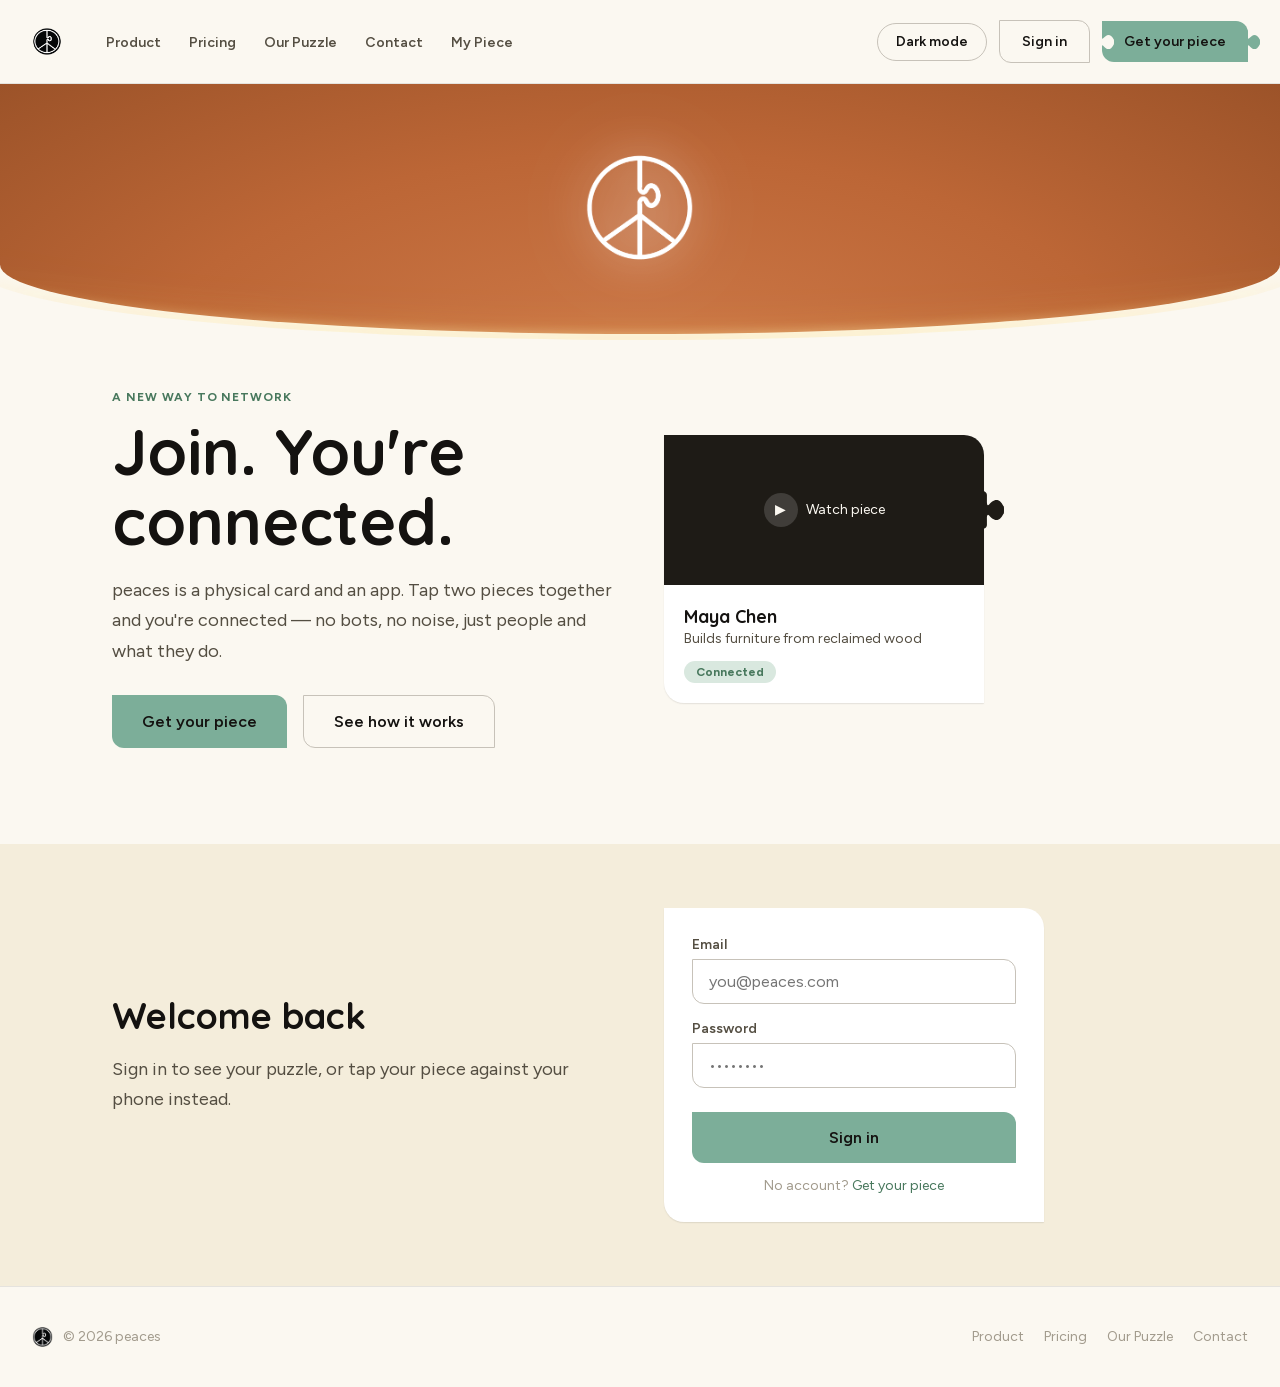
==== commit 7d3017e2: "Add files via upload" ====
--- a/index.html
+++ b/index.html
@@ -367,7 +367,7 @@
   </script>
 
   <script type="__bundler/manifest">
-{"fc14c51c-9a18-47b9-b0dc-362ed6c3ac7d":{"mime":"image/png","compressed":false,"data":"[base64]/zlN6vyl78/mTVj9E8RUAQUAUVAEagIARU6FQGt1SgCioAioAgYo0JH7wJFYBQBPVYEFAFvCKjQ8QatElYEFAFFQBEYRUCFzigieqwIKAKKgCIwioDYsQodMSiVkCKgCCgCisA0BFToTENIrysCioAioAiIIaBCRwxKJVQ3AtPqn5ubu/xjc3PrSbMrVu5YPjf3XdLs8rnnZ1fMHRpJsT12TYtp2nqojzRr64cPEnxN412vKwJtQUCFTlt6UtthZmf/dC2DOIM6afaiIEmEx7nY/EMUm78jGRM/GcfmYZKJzFYL340jyR46fxbTtPVQH4n64YMEX5ZXeJy334mg6vO/cgftUaHk3A9KICAEVOgE1BnKSj4EGIhn5+bu7A/MiYbygR2sYzNz7jCDOIM6yVJLB337sxGfVZbLhOc+//GTtOecFZa0b3bFyiOzVpAm7bbtR8ja/PpRBCYgEN4lFTrh9YlyNIQAAoZB9mMrVr4y2x90YwZiE5u/jq2mYrMySK+23x34xGtsI2+MabdtP0J2dsWc1ZBWHumbCFcmmpHNox9FIFgEVOgE2zXdY4yZOxrMYAA9woCKgGGQjUz8JWuSYtDtHjBTWxyv6ZsI40QzArfZRECv3AWeap6bCqBmqBABFToVgq1VLUYgETIrVu7oazFz88zc0WAGA+iaxbn1qBgCscUv3g6eA/PcBwNhvkOFUDEkNbcsAip0ZPFUahMQYLBj5t0f/AZCxjr0+1qMwZ8xobReckRg9UCYP7lICFnfkDG9niNtLa4I5EZAhU5uqDRjGQTwyVhTzy6bjjDYGXwRkSFaTIVMGUDlyvSFkO2P2RUL/4v+wXeG9ilXhVIqjUCLC6rQaXHn1tW05cv/5NZUm8EnY30x222y5p66ONJ6pyMQr4kJUJg5d3h2xVxiiqMfp5fTHIpAMQRU6BTDS3NnItDrYTYb+GbiODr/X/umHKPaTCZewZ9MtCD60QqgeSYQKoCC77PGMKhCpzFdFRqjxiy/oNEsfGCsmWbgmwmPUeXIBYFVTCBUALlAqGWHEVChM4yG/p6KADZ/Zr7MgBmIGJBsoVU26af9CKyiv+l32/8fzK5YuYv7of3N1hZKIqBCRxLN1tKy5rMVK3fMWlt/EtasgQCt7ekCDVtt/XTbuR9mWROkUXAJdPpvOgIqdKZj1NkcSeTZ8rnniW6yA8yTFgg70Nj/+lEEFiEQr8G8au+TDxItePZP1y66rAeKwBACKnSGwNCfIHBRq0kiz/paDRc0KQLTEEjMb4u1n2lF9HrXEFCh07UeH9PeZOFmX6v5QLWaMSDp6QIIpNrP3Dzrf7i/ChTWrC1GQIVOizs3T9MwoRHqnCzc7Gs1q/KU0zyKQE4EVsWxeZj7S01vORFreTYVOi3v4HHNY13N7Iq5Q5jQNNR5HEp6XhQBJjX9xaeHmOyI0nYjpqUrRECFToVgh1DVQNgk62osP7wWwH7pZxiB9Z+7wZRNn7jkz4ZJ6e9sBG5kssOkh/sxO4uebSsCKnTa2rMj7eLhtg95Kmw6GYV215Z/Y4bT6YWTJiv94pe/NGXT8ePHM2kO18vvT62+bKSHOnl4Yz/qbe4D7s9OItDBRqvQaUinl2WTh7kLwuaqK68w6wcayuOPfs+kaVioPPOjH5nhVBbTMuWG6+X337///gXh9Ns337jALwIpbUeZehpaZnUqfNjloqFtULZzIqBCJydQTcvWRmGD6SodkEeFyu8OH7mgnWy/7z6Tpib029XXXHOBXwRSqmWlAnP/[base64]/Crr7GcQTLUYTGWP79yZCBmhKpTMEAL4isAXnEeFUBP9QnFsHuZ+x1851Ez92TAEVOg0rMNgFzu3FThHrLBhE86gdxAgNBi/A4MeM3AGQdVi6MXq07AQwi+EOY7+qZ4TpxpX4a+cXTF3SF+r4IRjbYVV6NQGfZmKrSnN2rf7fps42Nc/o9EgaNBoCA3G71CmtVrGLwKY4+ifXxw4kJg46Te/NQ6oy3zdaJLdDVbuMqbXkyGpVKpAQIVOFSgL1DG7YmBKs/ZtAXLiJPAbMHPGj4BGg6BRjUYcZi8E19/0+cTESb/Rf/Qj/emlMnGi8XZMbrq+RxxYbwRV6HiDVoYwUTuz1pQQqimNwYmZMn4DZs6YcGRarlTqQID+ox/pT0yiaKwNMMGtYn0PG9fyvNSBm9aZHwEVOplYhXGSaJ1zsfkHy01QUWlXDQICGJQYnJgpWx7100IE0FgxwaH90O8hN5GNa+3zcmR2xcodIfPZdd5U6AR4B+AgtQ/OkTg2D4fCHtFOzHrx02CGISAgFN6UD/8IoP3Q70w0AhdAq4yJn5y11gHVevzfF2VqUKFTBjWPZdBucJDaByeYQAEGGaKdmPWqn8Zj5wdOOmUvFUDcF9dec1V6OrTvG8/FRrWe0HrF8jNjk34CQIBZGbOzULSbq6wJDa2GmS2DTAAQKQuBIcB98cabbxnuE3x7gbEHO4nWg6/HmF6PE5rqR0CFTv19YFjsxqzMslKr72bUhNZGreadt982u5988kJ64FvfMrfcfPOiZPuh9GeU3h2bv3KhrrTe0sQDLch9gm8vmaDcs81wH4XEKr4ejXALp0faJXTCwTUnJ71eMguLzV/bAnZWZv/X9GGm2iYTGgP83d/4hiF9+oorzPK5lUn67LrrzQMPfedC2v3Dp82hX/9mUXLpgqPvvLOI1ksvv3KhrrTelBe+4S9NLvWGUhZfH/cR91MoPA34SCLcZles3GVMrzc4p181IKBCpwbQqbIfLLBwhFkYx3UlBgfMI8xU6+KhbL2vvvxyokWk2sVnrl2bCBYGcwb45/b+2JB+f+zDslV4Lwd/aYJvEu1ItS+EJ+30zohwBdxPYWo+8fbZFad0NwPh/i5CToVOEbSE8trZ1o5+sICp7dUDt992q2EhIIMD5hGhpnkjw+A7Klw2bf5qokWk2sq7773vrf4qCdOOQwPtC+FJOxFGJIQROIBHTp5qzZZqPuy5F856n3iNmTl3CLN2reB0tHIVOpV2/MCcZmL2TKu0ZirD1s7DzwyU3YhZCMj50NKh136VaDAMsJdeemmivTD4tk24lMEdYQQO4IEQIoETJrqQBRHCh/U+aNUEqZRpu3CZVcaatWeXzz1vTK8nTFvJTUBAhc4EcCQv1W1Ow4yGrZ2HX7JdUrQQNAycySC6cWOiwTDA/uGjf5KqorV0wAkTXSqIUiEUYoPRqlnvs/e5Z00Qmk9ktmJuI3o0RLzayFMQQqeNwA63KVHjrTpvz622qdLP7daMlm5TU2nFUypDyDAzZ4BMBQ0D55RiejkHAqkQSnC9+WaDOQ68cxStLMuXN282+/fvN9yflVU6tqJ4zbnYHNH928YCJHpBhY4onEuJWf/[base64]/jSVZ6WJP/DbMGjFd2Lpr+6QLMFPTmZrNauuKiRUjgNCAWMeEBkq/TSzg+SIaOcEGtZvcBn4eY3o9z03uJHkVOsLdzls9TcX+G4RN6rdh1ijcpFzkGLAw2yBo0gWYDGq5CmumWhFgHRMaKP3GGiE0U/[base64]/nmdu7s462t/GOlXoCPRq3/EYbxcgNZUEET5oN9i+6wgUIPyWQYigAAYlDQoY6bIWHqL9oMUywUCrZcJRdTPRephkcf9XXXdSn51Q9p/z5Ej/OSCgQscBPGMGEWrW8ehEJmdhfDc/P3jQVK3dMMjgaGbWS/gtg1BOljVbixBggoFWy4SDiQf3RZXNY5LFAufawqvtc66Cx73HVeiUxhCBc+qQLV5JhBph0PhuqgwUIJz2+nXXGQYZHM22rfpRBBIEmHhwX3B/cJ8kJyv6V2t4NYInWQrR61XU3DZUs6gNKnQWwZH3IBU48Zq8Jcrmw5xQdRg0kUtoNoTTHn773bKsa7kOIMD9wX3C/[base64]/LM6Vz7GUVOhaEcZ8qBA7mNByhVZjTWNh5x9YthoijcW3W84qATwQINsDk5rMOaPM8YW6rWPCsOhdHrxjT68GDpmwEVOhk42KqEDg8EFUs9kxNacw2mXWOaXITTyvPDUQAkxtaj2/hg7mNnTuY1FUHU6xRbVPAVqGTAZBvgYN2Q7AADwQPRgYLIqd4qHm41ZQmAqcSEUYgF8Iy0QAAEABJREFUFT5Euvk0u2FuY/+26tb0qOCZdKuo0FmCTq9nZs4/b0978eFw4xPe6VPYpJoND7Vth34UgaARINKtCrMba3oI1mHS5x+QGgWP/8Y51aBCZxF8fnca4Ibnxl9UpeABoamEP6tmIwiqkqoMASZJRFSySNlXpQTrYNJWweML4el0VehcwMivwPEdnfbivn2GnQQ0/PlCh+qPBiKAz5FFyixW9sU+Vgai23zRX0zXajzLF3YtPtftIxU6g/7/2IpT1qTmZy81HJlE0wyqEv1Cu8EmvuWur4vS9UtMqSsCkxFgsTJaO/f35JzlrvI88qoEgnnKUShQik1Cl8/Z8aVAmRZnVaFjO5ftyiMTf8n+FP2gwqPh4MgUJTwghhmChXfYxAen9EsRaA0CaO1o7760Hl6VQDAPflbvoFnBs3xu7rve62lABZ0XOsmNYG8I6b5iBkXAADMqadrQw5yGGQJzBMeaFIG2IoDW8+krrvDWPPysPK/eKhgQjmPz8KRXXw+ytf6r00KHG4AbQbqX0XBYmCZNN6Wn5rQUCf3uCgK/P/ah8Wlu43mtQvCY2Pz1x+bm1nel37La2Vmhk6zFsTdAFigu57hxiY7BWelCJ6ss9m2ie9ScloWOnms7ApjbMCf7MLfxvGJqw//qG8coNq8k44/vigKlPxMoX17ZSvZH6u+nJloPAocblxtYlLAlhjkN+3at5jTLh34UgToR4P7H3Ia274MP/K8sbfBBe4jmqv5awF5v6FxnfnZQ6PR655L9kYzo4k+fJjX2TNPotM48k9rQHAig7fsSPKzl8R9cEK+ZXbHwSo6mti5L54SOj9BoBI4vkxoPFnumte7O0wYpAo4IIHgSc/[base64]/[base64]/[base64]/ebLB85OegcM4b7Ti2o3CpBhRondDp20Pj7VLYsx0GDkRmN1I0ETio/[base64]//353QgMKTFB9hlJbt8HzxvR6g+oa/[base64]/X4JMQoNtNthgMDnQf4qAItBIBB5/4gnDBFKCeQKT2LtRgtYIjRuTV7eMnGzCYeOEztzc3OWolxLgEt74pdtukyBlsAerhiMCpRJRBGpFgOdY6iVwXv07yatber1awSpReeOEztk4WqRWlmhzUoTZh9TO0ajj2IMTwvpPEVAEGo8AFgupiDaP/p1VTVy70yihQ/CAxFY3+HGe+eHThlmI69NBpBrquCsdLa8IKAJhIUBEm5Tgwb/jZ/1OvL1pQQWNEjpSwQNf3LDBsG2FxC3OrrWo4xK0lIYiIIOAUpFCAMHDxFKC3s6/2ilBZimNhgUVNEboDF5o5Bw8kGg5P/rR0o4rcUZqFlSiai2iCCgCFSEgtQSCia6naLYb2ZmlIjicq2mI0On1jIlFtveWilZjixtmQc49oAQUAUUgaASwZEhNMH1Fs8XReRFfdxUdUZfQKdS2wQrcVYUKZWRmliERrfbivn1Gt7jJAFhPKQItRYAJJs+9a/PwI3varWD1wBrkyqL38sELHckQaWYZrogSv//dRx5xJaPlFQFFoGEIbLnr6+bVl1925ppotttvu9WZzlICWIN6vaXnwzoTvNA5d96ImNV+ceCASLQa7+AgnNLonyIgjYDSCx6Be//yL0V4fGHfT3289G3VwCokwqMvIkELHbQcI7C/GmY1nHiuILIeBzXblY6WVwQUgWYigH+HheAS3BNFK0FnmEYcmx3G9Hom4L+ghY7UQlAJsxp9qOtxQEGTItBtBFgILhFGzbt3iKYVRjP4BaMFhY4wPBPISS0ExXaK825CVbku3bH5K4ZZTq7MmkkRUARajQDr8/DvujaSd3i50lhaPt6eWImWXgjiTLBCJ4qNsy+HrW6wnRrHP8xqL738iiMVLa4IKAJtQmDr1i3Ozdl+330G878zoRECUr7wEbIih0EKHbQc27obbXL6SIQmokaz3bkTI1q41Qho47qJwLvvvW+YkLq2nlerMEF2pbOovPWFh6rtBCl0JLQcZg+EJi7qiBIH3/uPj5YopUUUAUWgCwhI+Xn/r40bxeEKVdsJTugMpLOzliMRPMAsRqPVxJ8FJagItAYB/Lz4e10bxIag4kEFtWo74xEJTuhISGe0HInggaefeWY8cnpFEVAEFAGLgJS/10dQwXlj7jSB/QUldBItx0pnV4wktBz2VtNFoK49oeWlEWA2zKRq+z3bzOOPfi9J+/f9xLD4me/0HC8oJJ90/UovG4FPX3FF9oUCZwkqkPbthLhuJyihI6HlSIRIEzzw05deKnC7aNYGItAYlhE0CBkEy/Hjxw2OZ8wxDFIk9hNk8TPfHJNYA0K+0wsnDcIIAQSdxjS6YYwyQZUws/GeL+GmB7dLQUBCp9eT2H3g33793zn32YMPPahrcpxRVAISCCAsEDQIGQRLGZoIIwQQdKBXhoaWmY6AhJmNPpbuo762M53/[base64]/uhoQtTfAAIZD2p34UgcoRQFNHC8GUVkXlDG6Y3Ag6qKK+rtTBTvSubX34//v/XUmMll89WHQ/er7y4yCEjomjHa4tl3hQ9cVsrr1QRfl21kHUEpo6WkjVLUyCDg4cqLra1tbH2j7XF74xIeCeEAVJYJyV4Kd2odOXvvEal8ZI2KdvuflmFxa0rCJQGgFMXPv37y9dXqIgwo5wawlaSsMYiRc9Su9SEJn4S8mylJo7qHahE503zg6uB7/9kHH5422AzE5caGhZRaAsAj8/eFDkBYNl60/LEWqtgidFw+2bEGrM9S5UsN7k1Xby1hPCYtGahU6v5xomjR3cdfeBp55+Om+faT5FQBSBvc89G4TASRuF4IGn9Fi/[base64]/nPz/6n/Jk1pyIghAD3LtFiQuS8knnjzbcM0XVeK2k58ef2/thgxs9oZu5T0lpnnQEFNQmdXs9E5lbj8HfTX3zeobQxaDmsHnYiooUVgREEDv36NyNnlh7u2bN36cmAzzz1/e8HzF0zWHvM8WWQm/6fTaINjWs0sdUidGbnFhA4pXcgwAHrYg8nlPEWD2/[base64]/U2NbkuPDWW2/myKVZFIFyCIzbukTKEcxMGcd0Xu7u2LrF2Yk9XNdjjz42fNjR3+Wb/abj+EPwlKCZc9Xy5X/iZHUqg0TlQscyeadNpT6uDy4PLCpuqcq1UGcQcDFLYfpFG08jvvjmmPBjCQC/UHAxNFo9ZaQ0HqLuXJ9DCRyaSgNzKNYWF/5dg6iG647N+XYLnX5seFx6c8/rrls3jFfh37967bXCZbRA9xD44Ngxp0ajjaevDOCbYyeCg8KY1RAig8PcX5TB/yMleFyfw9yMtzTjAw99x6llGzd+0dlBuPAAABAASURBVKn8osI1mNgq1XTOOQYQuC6S2rN3zyK8W3ygTXNAQMoEKyVsaAraVxGzGmVG0/ccw3ZTejyHaHDpsX4XR4D+LF6qXwJts8kmtkqFjoWstGnNNWqDWR6qreVBP4rARAQwwXK/TMxU8cVH/sO/d66R4AOWCzgTsgTW/6vP2f/6KYuA6ybDTTaxVSh0ej1jypvW7t22rWz/JuXuvsetfEJE/3UGgZDuF3wAUhMmlgtICFTX14nUciMFVCkTAHzMZVnacuedZYsuLVexia0yoTNYELq0wTnPEK6ZM+uSbDxkhJAuuaAnFIExCHC/4EMZc7nS008/84xYffh3HnzoQWd6hIc7E+k4ARcfM/gLhq9XGsVWmdCJHfw5rqa1Awd+1vHbW5tfBoGfHTwoGm5chgfMYQjAMmXHlTn89rvGxaeQ0nV9LlM6Xf0+YO8vl7Zv/spml+KLysZRvH7RCY8HlQkdlwWhru/MwaTgEUNB0koqJATQCu6///7aWEJD3/1DPy8YdPUpAIrrcwmNLidXE9v2++4T3Iw1rix0uhKh47oACXDL3pw8uAweZctruW4jwMCAT6VqFLhvCXP2VS/tcqW95prSqx9cq25NeRcTGyD8+ZVX8iWRVs/O/ulaCULTaFQidFxUt0nbikxrHNfVtAYKmlwQePyJJ5JdyV1oFC0rFd48qV5XYUro7iT6UtfaTMfVxCaqbc6cr8TEVonQMaa86rbt7rud7rnX/[base64]/n6TPvQsecN6WFjiuYrp1p9E8RyECAnZtdZ6fDZNFweBlb1QIHHo6+fZQvTTUj4BLCfvnq1WLcu/jf8zLhX+hEpnQo3rSXYpkJfz7NIBOq1UsdQACNhwkNgsJlsEDYILw+u+56U5cZWGKfuTH7gHXgTpBr4v6/2V+aGAvncUWUJrC4YGklYTGZ8Udehc4gBG/V+OrHXyFqjVW343NMviLhJJ1cg17tOgIICl6Udv266wpHtzEpQtggvOrE8Q9//Mi5+ksu+bgzja4T+B+//Z0TBK6uiIuVx2uM6fUuHsv/8ip0jEMI3mWXXebU2o8++qNTeS2sCORFgBX+RLeh+bCDAAIFLWa4PBoR54lMu/[base64]//NCpasGFul7X63gTOufPz5RW0VwXO/3P995z6jwtrAgoAopA1Qi4+nUkF+p+bG7Om7Yz4wtYl3hvF6cY/pyQbOa+8FW6ioAi0D4ECKEv2yrJhbpRHJVWGqbx703oGFM+iODSf/kvJ/E98Zr6cybCoxcrQICXa2HqGE0VVF1LFS6+iFoYDrjSw0cOO3HnaiW6ULlDENgFGmN+eBQ6prRd0EViSyx2G4OVnlYExiLAw/74o98zpxdOmjfefMs886MfLUlc+8WBA2b7PdsE34MyliW90EAECL93YfsTH7/EpfjFsg5BYBeJZP/yInQGi0Kza5xylkWhU7JMvKz+nInw6EVhBBAgiTD55S9NnskSrwN4fOdOc/z48UT4uN7vF5pT8ofgSvaSHGixUQRcQqevu27dKLmyx3J764xw4EXomGXnStsD199YWkFKmqbrDhIY9J9nBNBsfvvmGwYBUrYqyv79++8nwqcsDddycivZXTnR8ikCLtYal6Umaf3pt69gAi9CJzLmclPyb/369SVLGvPivn2ly2pBRSAvAvhqfmE1G5ew/uG6ED6Y5obPVfX7U5/[base64]/NLZTScuDPZVGoS8QHdWtSBMYhgAZOGPS469Ln0XjQqqTpjtKroo7ROvU4HwLH//Ef82X0nGuwnZloLeJCx8X55LIoVBQVJaYIDBDA1LVnz97BUXVfaFW+w6nv3bbNuUFq0naGMJPA0XfeyTyf5ySTljz58uQ5a4y4iW260DHF/qIo7hUrcTG3i31ZV0VfxFF/ySGAqcvVBFWWG8KpEXply08qB13XnYl5R9CkOvRaeQRCec+RFRDlw4nHNN/SHHOl5GmXyLW6Hu6STdViLUcATUNy1lgGLoRemXLTynxxw4ZpWaZe/+DYsal5NEM5BFzXG3Lvlqt5cak4jkorEYspXTwSFzrGyDNpcvy5hhnmqEKzdAyBbXffPa7FlZ1H6OFTkq7w3m9+05mkWhecIZxIwCWC7bLLLptIO//[base64]/UGYQqc0gaGCh/77r4eO9KcPBFz2YLt8tdwm0S7KRBYuwQidLObynlOHZl6kup4vX/sxZ+XLuTQXYcS3bNxoUn8H3xxzfmnuYmfY861sUAEC64V9Py1W4ZjcmNb+8NE/[base64]/4T3/rd6cQEF0gKi10SvXEpz75yVLlKDTNpEEeTYpAFQhMW3RJxJcP8xT1pskl8m4SRnds/oqB/0l59FpYCEi8FXbQIrn4a0tQTOjMzv5pLaa1aSYN20b9KAKVITAtpBnz1APf+lZl/EhUxMTupZdfkSClNOQQmEqJicjUTDVkEBM68bJzvRr41yoVgaAQuOSSj0/lZ/cPs8OqpxasKcODD7ktlq2J7VZUG877ino9KUDFhI4UQ0pHEegCAk3RdnBko511oU+0jeMRcHkj9ChVMaEzc36mtCSUXEcw2kA9rg8BrXk8Amg7LlvXj6csdwU/Tjgzbbl2KaV6EZgRq37mfC0+HV0dLdaDSqhiBDZt2lRxjfmrI8pO/Tj58dKc+RGQEzr569ScioAiYBHAbIX5yv4M6oPAuWPrlqB4ag8z1bbkE5f8WbUV5qhNhU4OkDSLIuALAcxXmLF80S9Kl10T2KBUw6OLIhdm/j+/8koRxqygWC9CyBKxtOx//[base64]/ft84YDgg3tRgMGvEGshMcgoEJnDDB6WhGoG4Etd33dfObatYa9zyR4QXsiUu7TV1xx4XXaEnSVhiJQBAEVOkXQCjqvMtdGBN59732zafNXE+GD76WoAELQsOUOmg3aE5FyrA9qI1bapmYgoEKnGf2kXHYcAYQPvhcE0PK5lQYhghDKinjjPAmNBkHDljuY7DoOoTY/EARU6ATSEcqGIlAEAYQIQoiIN4TQcOI8STUaY4pgqnmrQUCFTjU4ay2KgCKgCCgCFgEVOhYE/SgCioAioAhUg4AKnWpwHl+LXlEEFAFFoEMIqNDpUGdrUxUBRaB5CGy/777mMT2BYzmhE5sPjP4pAoqAIuCOgFIQQuDDDz8UoiRHRkzoRDOmFqHziY9fYvRPEVAEFAFFYCkCIUYwigmdpc2t5sx1162rpiKtRRFQBBQBRcAZgSCEDgvZnFtSMQGtThFQBBQBRaA4AkEIneJsawlFQBFQBBSBqhA4b8whI/SnQkcISCWjCCgCioA0Aus/d4M0ydrpyQmd8zNH6mjN5atX11Gt1qkIKAKKgHcEPvXJT5aug/cllS7sseCMFO3zM+fnpWgVofOl224rkl3zKgKKgCLQCQTee++9INspJnRcWsfmhC7lC5TVrIqAIqAIKAIFEfiYMWJLYoIQOkb/FAFFQBFQBJYg8MyPfrTkXB0nFhYWwhM6ZxcWxKIbioL6qdWXFS2i+RUBRSBFQL9bicDhI4eDbFcwmg5vOCyL0GWXqdApi52WUwQUgXYicPjtd6UadkKKEHSCETq/eu01+NGkCCgCioAiYBG46sor7P8gPqKRydJC53U/EE2m6hJWOJmyXlUEiiHwnW8/VKyA5lYExiBwySUfH3Nl+ulDr/1qeqaackgLndLNOP6P/1i67JVXXlm6rBZUBFIEPnHJn5n9+36SHpb6Xn/T583phZOmjYv6SgGihWpB4OjbRwXrjQLWdBxeb3D0nXcEQVJSikAxBO7a8m/M8ePHjdS6r1/88pfm8Ue/V4yJgrk1e7sR2LhhQxANjKJYdA2mqKZT1+sN2vaSoyDutI4wgd38t2++YXyEpnJfQlujKztyMwXUzLfeelOMmziOwhXLIulzAAAQAElEQVQ6scMCokO//o0YSEpIEciDANrN7w4fMVdfc02e7KXyQPvv339fzW2l0Ot2oTXXrCkNwB/++FHpsqMF4ygO17wWjwqdUe49HjNj9UheSbcIAXw3mL58aDfjYMLcdvttt467rOcVgSUI4B9ccrKGE9G5ZeFqOq7MuazVcYn0qKEftcqaEFj/uRvMzw8eNJi+qmbhhX0/Nb84cMDoBKlq5JtXn+s9Imk5OnPmf4er6bgy57JWR8Omm/dgVc3x3ueeNWgcmLyqrjutb/1NnzeY9NTPkyKi31kIBDSJFl0YSltFAwkgaNMxmyr/aNh05ZA3pkLMaTj0v7x5czA879+/X/08wfRGeIx84uOXlGbq1ZdfLl02o6ColgN9H0Kn9MZwB6zZA6bKpM/fdFOZYlqm5QjgRyEUuk7tJgti+EHrwreEUMzKo+e6i8B1160r3fgPjgnO+x2WwYxrQKbQGZc53/lIXDLmqZeHOE8+zdMNBDBfYU7DjxJyi/EtvbBnr4HfkPlU3qpFwCVyzWXyPtpKH8tgPAgdU1rTcXV+4SQ2+td5BHDCYr4KyZw2qVOIUoJf+J6UT691BwHuiRBae96YQ0b4T1zouMZ0u+wZFMoKXuE+UnI5EcBMhbkKR7285puTiZLZ4Be+WTtUkoQWawkCrpMP18n7MIyuEcnDtNLf4kLH9Q1zL/6XF1PeCn9jqihcSAu0AoHUd9P0e4C1QwQ9IEBb0THaiMII/LnDXpIuy06yGHWNSM6iKS50Bm+YKx1md9jxxUNqG8/q5nafQzsI3XdTpAfQegh+uPaaq4oU07wtQcAliMBl2clS+KKpu4YuLTP9jLjQGVRZOpjA9cVD+kK3QQ904AszBIst0Q7a2Nw33nzLbL9nWxubpm2agMDlq1dPuDr5kstu/Usox3HpcXwJraETnoSOWwSbS5y5+nWGerfFPxmM8YGE4nD1BfXjO3cmr1tQc5svhMOj67LTueRu/T4i10Dbj9Bx3CDOJc7cJdQQQDSFjwDBAgzGuThtQSYGIcKqW9AUbcIUBDAVT8ky8bJkEIGPyDWY9yN0zi1zUstc4szbPvOl07qaCInHnNb0YIEy/cd9rS+HK4Ncs8q47KziEvmbhdLZhTmncTyLJue8CB3XiIf/+d578FY6MTiVLqwFg0QAcxor+Bl8fTK4+8knnchTXvrhH2YIDND0hs/p73YggAnVZUJVIPI3D2DHjJmfz5OxaB4vQmfAxOuD78Jff/jonwqXGS6gfp1hNJr9m2hEZvhVmNPu/[base64]/V/P7Yh+JVoTXdcvPN4nRTgpgaieBjYWx6Tr+bi8CWO+8szbzs+hxjfAUR0EBvQmeZMU579vzhjx8Zlz9myS7ltWw9CCBw0G6YyfvkAPPX9euuM7t/+LTPasyhX//GUA/1+aqIhbFsbuqLvtKtBgEWBZetCbNu2bJZ5c4uLDiN31k003PehI7rzgQ8rCmTZb5dVNUy9WkZdwSYsSNw3ClNpoA57Y6tW4zrQuTJtVy8Sj3UR70Xz8r+YnPT/ft+YnBGy1JWalUgkG+SPJ6Tjz764/iLha/42YkgZcOb0KEC64xykpYuNnEXVRXeNVWHANoNAyYzdt+13rH5K4k5zTVYpSif1IcZj2AFaft7ygtm5Z8fPKgvh0sBadC3S/AT99O7770v2VqncXsaI16FTuRoYnPx66Cqus4epoGn190RIBQa7YYB053aeApMYJbPrTQvvfzK+EwVXCFY4QsbNhgGCh/Vcd/jC2ORoWo9PhD2Q9PFnCztz4niqLlCx5yfcWL+f/z2d049fNfXvuZUXgsXRqBQAaKvmhIKXahhUzKj9Xx23fVew6rZj053MZjSEYFcZoLgwoq0P+f06eVO4/a0tsxMy+ByfbBItPSO00QUuThgsXPrbM+lB/2URQNl7Q3RV35q6FPl3iF6DO2ifyas//h5MLf54gp89TUJvtCVo/vl//fLTsRcF9Mvrhx/zvz84nOyR16FDqy6+nVcV9mu/1efgw1NASDABKDKUGjWyrgGpPiEDY0HgfiZa9d6NbfxmgTX2bRPHFpPe0IDWWfF5GBClomXCE7hPpqYqdhFr1oOrHgXOpGjX4eHEkbLJpd3U5StU8stRYB3w2DucbFdL6WafQbtxncodHbN5c7iBN60aVO5wjlLYW5D4OfMrtkqQmDddeucavr53/6tU/nRwr79OdTnXei4+nVgEmnOd5lUxSBXhq8ulSEUmnfDuMzo8uBFsAA7C4Ss3YxrB6bkSy+91Kufh2cBwUO04Dg+9Hy1CHzhX/9rpwp//w//4FR+tLBvfw71eRc6A7/OMSorm/b/zf6yRZNy+BCSH/pvDAJ+TmNOqzIUmh0AGLz9tMY/VcwkmATR1HzVhuAhWpCJgK86lG4+BHg+XKM2ZSdY/v05IONd6FCJiY2TndA1is0lBt7oXykEMKfhS3B9qPJUjnZTdyh0Hj7z5mEgoU1585fJx5oo9fOUQU6uzBc3bHAiJh2EEkVxJesJKhE6kZlxagyzV5d1DczujP5VhgBrbzCn+a6QfdNYe8P94buuqunTJgSPi2l5Gs/q55mMkO+rrqY1V3/3aPvic8ucxulReuOOZ8ZdkDwvYSfc+/zzTixhy3YioIWnIoAZkxBd32tvmIBggmpSsMBU8DIyIHjYxQDhmnFZ5BQTMtZL0XciBJVILgSIWnOxAuC/zFVR/kwnBq6Q/CVK5qxE6BgzP2/5K/1+HVvW/PSll/gqnXi4sKGWJqAFxyIArgh1VsKzIn5sRoELmBRY0Y8JSoBcI0ggXBGyrDvywTABHvQdGqoP+kpzKQI3/cXnl54scEZ6Qah1gVSi5dDEioQOVUVOjcLJ6vrQudpQaUVQKQBmiISqKhQacxMmBe6FAJpeKQsIWYIMXJ+BSUyjoTJ5mJRHr8kgANYulLgfXMqPlo0cXSCmwF9lQmeZgJPqwIGfFWja0qyuNtSlFLt9Bkf0/v37DTNln0gw0LKAEnOTz3qaQJtdDDyYVi40HYsA5jbMPxdO6g9RBFxNmT78fBIukLwgVSZ0+q86ICQvL2tL87ma2LCh6sO0FNeiZzCnEQqNI9qnOS313TDDZwFlUT7bmB8tj9Bwdsv21T4mEbwcznVw9MXfFLrBX8aU6cLkU0/LvgMqNtGrxszPu/BUpGxlQmfAlFM0AA/ci/v2DUiV+9q6ZWu5gloqQQBzWlWh0KzSlzYjJI1owT9CxH2/HI7BUV8OJ3uzSAhy6WeiqlDpFMlKhY6Eie27jzyS8l7q+/M33VSqnBYyBnMaCwt9Y4H5iNX5ak6bjHT6cjg0wsk5y19l01y0WrTb8lS0ZIrAvdu2pT9LfRNIU6rghEJnFuac/O0TSGdeqlToSJjYGIhcbJqYg+pejZ3ZEwGfxCRJKDTmNJ9sMnjiu8F8hFbrs6620AYnXpPgYzBKMcIsrS+HS9Eo/81zBJZlKfB8EEhTtnxWuapNa/BQqdChQpucTGy2vHG1af7br/87yGjKgQDaDfZ9hHWO7KWzECyAOU19N+UgZDAiuq9c6eml6H/MbdwP03NrjiwEXDf3lH5ZGzxWbVqjzsqFjoSJzfX9EThK8U0AgKZsBDCnED7rW7uhdmbpRGWhxXKsqRwC4IemyIy4HIXppbgfuC+m5yyao/357/3mN50auWfvHqfyWYWrNq3BQ+VCR8LEhknBdZX2Mz+UjQABzLYknJ2YUwif9dkmBkd8N8zS6VOfdXWFNpoii2fxi/lqM/cF5lYmJr7qaBtdTPpoi2XbxbNC35Ytn1kuNlaKzc9nXvN4snKhk7Qlincl3w7/jr7zjkNpk6wtYXB1ItLCwkQrYUZxeUDywEIUIr4IFTZ50CqWB0zxi6FBFiuZPzf3B1GMbOyav1R3c7qa9J/6wQ/EwYsqXBBqhv5qEToSKp2riQ0M1lx9NV95U+vzMRsjWsl3Q5mFu0Yh+uaxDfR/dvCgAWufbXns0ceMajyTEcaUj0l/cq7JV998683JGYpfPXH69D9XGrWWsliL0DFmfj5OFiSlbBT/ZjbHflTFS14swVYU+sCYZNAgLJbt7i+i4+cXixqZheN/8FODUk0R4BkBa1dTdEov65vBFI1HrQZZ6PTPuZryidYVN62ZyDmgq9+64v9rEjrGzMSRc6NZJEWHFG/2xRJfuf32iwcd/EU0EoOGSyhnHtiYceO/YVFjnvyaRw4BNgwlss31WcnkaHASkywBBjqJGwAy+MJ6gGAeHJb62v83+0uVm1jo/Izz+DuR/oSLMxOueb00UO2OuVby87/9WycSaDtOBBpcmD22iEby3QR8C8y4mXn7rkvpZyPw+2MfGl6TQGh6dg73swQYsPkr5iR3au2g4OrLAQX5iVp0tKrXGMD/aKpN6MBIFBlnaYvd2jj+dW1LdwYFoo9cZ2DTYCfiBhMo0WnT8ur1ahAgNJ1JgK/auKfYBJaFkL7qaApdTI7g4cIvz49L+cyyAoFcmXRznqxV6NjKnYUOs+fJNuvpSKDtMBBPz9nsHJg+MIGwlQ3RRz5bgzmN0F1MoD7rUdrFEOB5YRLgcz0P9xYLijHdFuOuXbmfeOIJpwZhDvXw/JyQCORyaZgd912Ku5VlzY5rQAEcuO4+DQ1XZx80Qk7MPKtae8OApua0kO8GY3BMMylgcuCLU0y3aNRMdnzVESpdJncIXxf+HvkP/96leHbZ2LxizPy8qfGvVqFDuyUCCpi9uT48qMGow/DUtsSMk5mn60MwDZd07Q0D2rS8er1eBKid54bJAf3GsY/EPUegShcsCSl+tBX/Vnpc5hvfm5fnKF7mvEayTHuGy9QudKQCCiS2iHBVh4eBDeE3M0xCoZlx+uaHUOgtd33ddzVK3wMC9JsX38EQr/h5mPwMnWrtz2133+3ctv/[base64]/6ddPd+Vc7nVnwseWNZerYmYUFxln7s95PEELHmPl5kzi43MFwjWSDA2ZjfDctMcvCcet7KxtmYphjMMs0DSPldzoC9KvEczSuJvynpxdOGrTxcXmaeJ7nj7a58i6xDGSUB4nlKaM0yx4HInSMWTZjvmsE/iQiKHbslwAAEABJREFU2ZiNNcnMhrkCe3kVwQKYMIl6whwj0F1KohgCleVmFwMmFji0fVWa7mLgi37VdPfs2etcJZijcToTWkzgxOmFOWcXxmKS5Y+CETqET1ttZ0/5pvRL0mE4tftH5f8/+O2Hkj3JylOopiSzRUKhsZf7rDHVbjBhgrHPupR2GAgwsbhl40bjU+thgkewCxFfYbS6HBdYR/BblSvdL4V/FMz7R5L/I2tWs9YkSZIOtIIROrQhnjEWHOP8J+GE4wb64oYNzrz4JIB2w2wRXn3Ww2wXW7+fB8In50pbAgG0Hp+7GBDswoJlJlAS/FZNA74Rnq71PvjQQ64kMssvq3kHglGmxIXOaAVFjs8uLByy+V+3yfkjMTtDe8B05cyMMAF4YmYFf8KkF5FDu2GwYba76IIedA4BdjHA9OOz4UygmmTWTrGQWGqBlsP+eClNse/Y7EmsSGIE3QkFJXRoThwZMd8OM3Tj+PfU97/vSEG2OA8lodASM6tJnPEQ4LthsJmUT691BwE03eVzK72+o4foUSZUTUGVfRslLA1edh+wIEr5yi0psU9wQkdK28Hv8OBDDzoDheqPGcuZkAAB+OChFCA1kQTBAhoKPRGighfblR2/HveIr1YxoSK6LXQ/D/yxb6MrDlgTWGfoSmdJ+QC1HHgMTujAlJS2c/jtd0VmZZixCIeEtzoSdVfxGoLUnMagUkc7tc7mIMA9ImHCntRidjHAXzIpT53XJHYe4JnzZU0IUcuhv4IUOlLaDg183HGnV2iQJMIhoVM0ob4TCi0R/z+pbmauak6bhJBeG0WAAAOfL4fDbIWfB3MbfszR+us8xuqARubKw/333+9KIrt8oFoOzKZCh99BJSltBzObRAg1DwACoCqQmOGh3Uio79N4xkHMzBWspuXV64rAMAI4vzHFMmkZPi/5m8GdZQFo/JJ0y9Li2cT6UbZ8Wg6/KX6y9FjyO1QthzYGK3QktR2JEGrAQgBgx+W3z8Qsihmeb+2GQAscw75ufJ8YKe2wEGDScv2667wxxaQPjb+K529aI77zbZnQZl8h0qx3DC1ibRjTYIUOTEppO9DCDMC3a3rs0UddSUwsjylBYhY1sRJ7EXu8hkJbICZ99FohBPCh8i4l/BSFChbIzHoeJmUFiohmxdohMRlEM0RLFGVuQCxkLQcWgxY6ktoOHSxhZiOaDcEAeJKJUGgidjAlSNIdpYVKjwDGHj96TY8VAVcEiMLCN8ig6kprXHkmZewxWLWfB2GHtWMcX3nPY2GQ8jUvqTNgX07Ka9BCJ2Hy/[base64]/uAy+Lo9m7aB2kh5u9+jvRggdpLeV4o+MMl/2+N6//EsjYWbDv0NYc5GbnbzsqithG57Ufm5wZploN10zp03CRa9VjwCmJPw8rLz3VTuTN8Kqeb4k6yA8GtoSNLdu3SJBJptGZKwbIpydpM2Ev0YIHfgfvA/iBL9dEw8BdlVXOpQnkiXvbtTXXnOVwQ6NsKKsz7Rp0ybDLNNnHUpbEciLAM8cK++ZCOUtUzQf2gjPF89Z0bJZ+aGDFpV1reg5LA4EWRQtlzN/MG8FzcNvY4SOMVaKJ9I8T7Om58Guin11es7pOXAwMiOalBMV/Y0335qUReQabWLtjWo3InAqEWEEmAgheCQsDeNY4znDfD3uep7zaEyPPfpYnqy58niLVrO1x5G500z9CydDg4SOMWcWFnjfjsirD+gC7KuYofjtmpgRcaOO0kEYEd4ppaKP0k+PeYh5mGlTek6/FYEQEUgEz8aNIvsijmsf5msmegTrjMsz6TymOqwYk/Lkucb4gk8VTS9P/qJ5YhO9OlhaUrRobfkbJXRAyUp1kVcfQIuEGYpvifTCyOtquekRRqj9EvTH0UB1Z6EnD/O4PHpeEQgNAfyNvv08BOsUFTwsh5B6Zp/6wQ+MR6vDiY9FsfXlhNazk/lpnNDpS/Vo9+Rm5b/KDcGgnb/E+JzMjNLAAgSOb+0GTloUCk1zNHUMAfw83MM+m43gweKQpw7yYS7Pk3daHrQc2jctX9nrUUNCpEfb1zihQwPOnFqBtiMSVAA9ZlyYp/jtmhA8ODN9Cxz4ZcsRDYV27TEtXzcC3MOYoKQmf1ntweLARDDrWnoOjYh86bHrNxF7rjQmlD92emGBcXBCljAvNVLoGCMbVEDXYJ6SWL8DLZ+J2RO+G/j1GA3jswlKWxFYggAWByZ/BMIsuSh0gokglgi0mVGSnEMjGj1f5phnFCEq4scZw4B1MzQqeGC4GQ0VOvJBBYDibddXiAslfFDquxECU8kEhwCBMD79PFgi0GYQMmnjpTUc3pGDEE3pi3/HZk/[base64]/xP4xY2HmIkawICHMfOzSy4yvYFHNrgi0CgF2D0Hbr/N5nAYo1pHhZ3Va/hLXT5w9tUJ8nCvBh3ORGWcKARDg9QdRZMQ2BKVJzFi8btBHJRmJCDp8N5j5Mi7rKUWgkwig7ROCzPMRGgBEk2Id8clXG8xqKT6tEDo0pm9mM2Jb5ECTGx2Ng9++E7M4ZkubNn/VIPB816f0FYGmIcBzwfPBc8LzEgL/FQQOmLaY1dL+ao3QoUHS0WzQROPAt8JvX4mFntiDfc+WFvGvB4pAQxHgOeF5qZt9nlt8Tp75aI1ZLcWpVUKHaDZjIvFVuvhWmNEYD3/QvWPrFp/[base64]/y3FOHO6UpFCKzg2UgU3I19nJrhQ494iOMGrrMdLAlY9vlWCrxHg+2X896A6lUHUpHEWgzAg/cf7+X5lWk4RgTmz2DNyR7aUcIRFstdAD4zKm5W+232KagllbywZaMbTc5EPzH9uujbyAVJK+kFIEWItBvEpYCnp/+kdx/[base64]/ObFzGyc4IHdref/lRJPoaBOiSuEFxNvJbOhFSjb1amq7SUwSaisBVV15hJF++NoxDhSY1Ow+OXh0EPA2z0OrfnRI6xszPnzm1Av+OeGABd8mhX//G+PDxQBt79W/ffMNgTuBYkyLQeARKNoAJ2O8OHzFSL18bZgOBU5VJzZjo6NmWvK7AFPjrmNABGeuo6wcWeBE8+Hh8hFPDOQ/Zzw8eVD8PYGjqHAJMuJh4MQGTbjzBQJjUqhM46QJQOx5JNyZweh0UOoPAgsh422LCVzi1sX8IHvw8zPbsoX4UgU4gkPpvuP99NJjlD5jIfdDOohlH5tauBA6Mtr+TQgcQWIAVWQcev8en8lfQeD5z7VrDbrTlqYwvyWxv/76fqLltPER6pSUIMMHCr+mrOfhieV590V9CNzJfY8eUJec7cqKzQof+TRx4niLaoE9U2y0bNxrsxBxLpy/ddptRc5s0qkovFAQIFvBlTqONmNTwweKL5biaFO1mwltNXWHW0mmhQ5ecOb3AxqCibxyF7nDCTuxL48HcgLlt73PPDlepvxUBbwhUQfjaa64yvoIF4J/nEZNapRqOneCeOXXSm1mfdjUhdV7o0Elnkq1yIi+h1NAn8cInHJX89pG+vHmzUXObD2SVZpUIECzAbhxvvPmWt2rRcHgeKxU4xrw+mOB6a1dTCKvQSXrqQii1+Dt4EvL2H8EFOCqxH9tDLx/[base64]/FTgDGOtQmcYDfu7KsGDPXn53MpE3bfVevtgqmDjUNV6vEHcFMJB8cm6G3yQaOW+GatL4LC7/cLCwge+29c0+ip0MnqsKsFD1aj7d2z+Cj+9JrQewk8xZXitSIkrAhMQwNeIsGHdDT7ICVmdL7FUgYldHRoOAicZR5xb0T4CKnTG9Glyw3jctWC42pdefsXwml2f0W3Uh70cUwaaD2Y3BgDOa1IEfCPA+2647/A1+hY2hEPzPDGh892uDPonVOBkoDJ0KiihM8RXED+TRVyR+VoVzODcJLrNd5BB2hbMbgwACB/VflJU9FsaAcy6aNg+3nczyivBOZjSWJDN8zR6vYJjFTg5QFahMwWkKgUPrBBk8Nl113v39VAXCeGD9sNMVDUfENHkigD3EfcTmg1mXTRsV5rTyr/68suGUOgaTGkpaypwUiSmfKvQmQIQl6sWPNSJaeD6ddfxs5LETBTNh2iiSirUSnIi0KxsrLXhPuJ+qorzF/[base64]/u1ObkT9md8zyeA8IETsjl70f4iBG82HgYbbLQOS90iZW0CKemWSg6RIggGbje51NFnQsoCaqE3Nz1vXqziFwdC81F7xV6DigxxYXZ05xA1YreGAZrYeInTq0Hupn4GG2y0CEXZ9zmtqFAJMKtFsmGWi6dbQOczK7CrCAuo76h+uMTfRq/3nXvdSGcSn6W4VOUcSW5B+8FiE2e5ZcquAEWg8L4ng4K6guswpmvziTmQ0zK87MpCcbgQD9xySC/mRSUSfTD3zrW4aFnnXycKFu+3yfPXVSN++8AEipH0khFToJDK7/rOA5vXCnsTemK6Uy5VkQx8OJCQK7dxkarmVwJjMbZlbMgIUAYqbsSlfL+0eAzTcJecZkSv8xiaA//decXQPCBu1m9w+fzs5Q+dnoPn0BmxzoKnTksDTJjVnRtjlZbGOCwO5NdE9dwge+GLAQQMyUMc8QfKACCGTCSWg09AsTBDbfJOQZk2mdHGIqZs+0cISNOWHs83zm1MlddeLStrpV6Aj3aB2LSEebQHQPwqdOk9swTwQfpAII0w0z6+HrIf1uOy/gz0QAjYZ+YYJQd5u5T9l9A1MxgTJ18zOov78GZ2Hh+cGxfgkhoEJHCMhhMhcXkVYfYDDMR2py46EePl/nb0w3zKxZvc5MWzUgv72RajSYOxE24O+3xmLUMaVxn7L7RrGSPnNHhERfToSqz1q6SluFjqee54btR7qY1z1VkYssJjceatY31GlyG2WW1evMtFMNCH+CCqFRlIofI2Twz6RCJtVoMHcWp+anBPchJuDATGn9xlq/bP+51Qi1PiD8l00qdGTxHKE2P3/m1MJ6Y6LdpuY/1jdgcsNuXjMrmdXjTxgWQmhCmIIyM+vJRQigLYIVmgxCBv9MSEJmmFnuP+5DTMABmdIGLEaDgAEVOANAvHyp0PEC62Ki1hG5I4pn/m979oRNtX6wm7OwFLNGrYxMqRxNCFMQAymJmTszeAbYLi9IRZMBA/BAMIMN2iJYTYG01svcb8l999B3auVjTOUn2MzXPqcaMDAGIMnTKnQk0ZxA6/Tpf36FvZpMxTsYmIw/FpYSIYR5AzMH5o6MbEGdYubODJ4BlgWpDLYMvKTbb7vVMBC3SRjRHhImR9pIe0loMmAAHgjmoDopgxmEDfcZ9xv3XUaWmk9Fif8m8cPWzElXqlehU2FPX/[base64]/fMMnCb5zVBF0FjQbglYw4wbM6AnM3Vbg7AiYR3fWAqWgQqemjmE9TyjmthQCZqTDmk8dG4qmvPj6RmsYTgil0eRSN5rJKD0EynCdBE241BFaWcyz7IaRajYErYTG4xA/r585NXd5Yu4eOqk/q0NAhU51WC+pqW9uO2nV+/qj20aZQ/[base64]/+Lr+bh4C9CMTCiYWCBoCTJrVCrSbubVYD5rFdze4VaETbD/3tR5ma5bF4Hw9lqclH8xv2PnRfhi4MMksyaQngkOAiQKhzmg1CBv6MTgmczEUHeV5Ue0mF1i1ZVKhUxv0+Spmtma1nrAi3KawjvbDwIVJBtMMgxmmGkJrpxTVyxUhwISAMOekfzZuNOwYgFZTUfXi1URJZNpJ1W7EkZUnqEJHHlMPFOfnk9nb+WXXmgC20TEF/jDNMJhhqiG0lv23EEAFSGhWIQTQaJgAoM0wISDMmf4RIl8XmdeXReaTGplWF/zF61WhUxyz2koQgWOFD1rPfZaJYAMNLG9jP+y/hQBi4MMMh1lHhdBYuJwuoM2AbypoMH0yAXAiGk7hYwTcnDm1sH5hYeGDANhSFnIioEInJ1AhZbOCZ5c1uV1uAtnDrSw2mOEw6wwLIQZIhBADZlm6XS0HbpjMEOYIdbQZ8G2RoEm6tm9Km1tLwE1yQv81CgEVOo3qrmFmrcmNPdwSk5up9UVxw1y5/[base64]/WnKxRaXkRa0A+FToN6KQiLLJ7Nf4e7N62XCODDSzfhT+YlBiQSQzQaWLQThMD+nAqXIlDAYTKcN1E8aV8EdWX8psKFtrjUF3Ti9r7NrqPSRT3s9/[base64]/[base64]/pjvdX6ylKnSK4dXJ3JhGLmg/kWGbHfX9dPJOWNxofDXG3g92YtKzwmYH+wAuzrH0SM8oAip09B4ogIDVfhYWnreDTN/3k5jfrDmlAAXN2nQE6O8k3PlfnLW+Gg0MaHp/Vs+/Cp3qMW9Fjdjq7ex2l01rcRYbE+026v+xELTxEx01doJBP9PfNmm4s9G/sgio0BlFTo8LIzAQQDvOWP8PA5OxA5RNdqAy+tdYBJYKGvq5sc1RxoNBQIVOMF3RDkYYmJgJ29TXgKzNP7H9t6N5bW7FiaSfbH+dOTX3L+g/m3bRn21utLategRU6FSPeWdqZMDC5n8W2/+phShKXjQXWTNcpFpQEHdBdDSKzCNEJ545tdA7Sz9Zn50xSyLPguBWmWgHAip02tGPjWhFfwHqSWuGO7mW2TSRT6a/EFXXAlXSg5EV9tHuyAp/8LeazFr2PiM6sZLqtRJFwCKgQseCoJ86EBhEwiULURcuZxBkMDT9gAQNyTYif69HVpMBV/BFyNi0A+FvjGozIggrkcIItEboFG65FggMgfl5BkMGxTOnFtbbFGH2MQQlJNpQZGfpRv/GI2AFdbQ70R6TRZoLkcVwPZoMuBqjQmY8dHqlSgRU6FSJttZVCAHMPlYI7eovTMUktxCx6p2BNbIzeEvMDrSmY6a5COF7QYMBDytcEgFjsdqBD00Xado7Qz/BIqBCJ9iuUcayEGBAZWBlBm8HWzQia5rrCyPMSFEijKLdtqwVSBEDtP3ZtE/CN/zvjmx7Eo3vgvaSCN8LGgx4jG+dXlEEwkNAhU54faIclUCAwRczUl8YndzRF0gn19pvtIDEVJcM3tZcx0BOSkKEjbGDOynyLaAG9ZjXqTeywoRkIvM1+CKlvFqNBb6tQD25g/YkGt+Z/32kBCxaRBEIDgEVOsF1iTLkAwEGbpId0HcxkJPOEiLc9x8xwDPQJwLqzKnEH5L8xnyFQMibyD9cfui3rSPxVa0/a+ulfhJaG3yRfLRbaSoCoSFQt9AJDQ/lRxFYhAAaFAIhbyL/IgJ6oAgoAosQUKGzCA49UAQUAUVAEfCJgAodn+gqbUWgDAJaRhFoMQIqdFrcudo0RUARUARCQ0CFTmg9ovwoAoqAItBiBEoKnRYjok1TBBQBRUAR8IaACh1v0CphRUARUAQUgVEE/g8AAAD//wHCx7gAAAAGSURBVAMAdrkEHELUyPoAAAAASUVORK5CYII="},"281885f1-d63c-4916-93c1-cbd4336d4806":{"mime":"image/png","compressed":false,"data":"iVBORw0KGgoAAAANSUhEUgAAAZ0AAAGHCAYAAABrko9fAAAQAElEQVR4Aeydf7AdxXXnex6Rnh7ZKjkV7L8URPwPYQuQZC/wT7wopuyKJW+ZUBHBMpEIJC4wLiNEKBZXJca7VcYUhZFSBlFOjJGCZS/aIrjWklNQOCLmH0TZIKCC+cdGhL9sUrGqEt7Tw3qz/Zl7R7rvvvtjpvv0TM/MuXX7zp2Z7tOnv93Tp8/p0z0zRj+KgCKgCCgCikBFCKjQqQhozUYRUAQUAUXAGBU62goUgWEE9FwRUASCIaBCJxi0SlgRUAQUAUVgGAEVOsOI6LkioAgoAorAMAJi5yp0xKBUQoqAIqAIKALTEFChMw0hva8IKAKKgCIghoAKHTEolVDdCEzLf35+/oL35uc3ExYX3t11an7+HsLiqfnHFhfmjw6F1J77huU0bT7kR1i0+cMHAb6m8a73FYG2IKBCpy01qeUwi4v/sZFOnE6dsHhWkGTC45zE/DxNzD8RjEkeTBLzJYJJzU5jzJVDwZ56f5fTtPmQH8HY/OGDAF+WV8vju7+yx0xQ9fh/dxflUaFk9NMiBFTotKgyu1IUOuLF+fkbeh1zpqG8aTvr1Cyd8xKdOJ06weKRd/r2bxO+yVrLZcZzj//kQcozIJRetuU8mpXblh8ha+PrVxGYgEB8t1ToxFcnytEAAggYOtn3Ft59anHhXTrdlI7YJOZbvY7Z0EmvH0jS4r/JBlu4K7Ny2/IjZBcX5tGQXu6ZCN/NNCMbR7+KQLQIqNCJtmq6xxgjdzSYfgf6Mh0qAoZONjXJp4xJ6HSNfoYRsLhY053pm+zAbTET0O/uAU81zxn9RISACp2IKqNrrGRCZuHdXX0t5leM3NFgTK8DVQHj1SCsIDLJbeDZN8+92Rfmu1QIeQGriT0RUKHjCaAmL44AnR0j737n1xMyjM57WgzzGcWJacyyCKzvC/MHlwkhOzeUpv/+vrLENL4i4IqACh1X5DRdIQSYk7Gmnj02vExnx8i73/mpkCmEYLBIPSFk54beO7Xm36kf5s7QPoPlqISLI9DimCp0Wly5dRXt1Kn/vDrXZpiTMZh5dD7GxP1JNjB3holzcWE+M8VRj3HzrNw1EQEVOk2stch4xjyD2aw3NzOfJunMP5jU7DQmUW3GNPKTaUGJrcfFhXd/xQBCBVAj6zFKplXoRFktTWDKGDoiOqT3Ts2+idms52HWDN6Vy6II2IGDHUCoACqKl8abhoAKnWkI6f1lCGDzR9AwAqYjMrZDMqrRmG58BgWQNcEtvLuH9tCNsmsppRBQoSOFZIvpZOazhXd3LVpbPzZ/[base64]/al5reRuHTvWsqdLpX51mJWVezuDB/FBOaujpnkOhPaAQY1GSmt/mjDHZCZ1eCvkatEAEVOhWCHUNWfWHzJhO/lh9eC2AP+h1E4OiPnjeu4Rfv/NsgKf0/GoErGeww6KE9jo6iV9uKgAqdttbsULl4uO1DngubTnqhPXrg781gWL1mzowKH//Yx4xrWLdu3Uiag/ny/2cn3hqqoU6eXsngh3ZJ++wkAh0stAqdhlS6K5s8zDzUPNyWxnobWvl97fU3zmgnd979RZOHQaFy82c/awZDlUAM5sv/37vwwjPC6cOXX3GGXwTS0b6mVSV/Nee1nvZJO2WXi5p50ewDI6BCJzDAdZFvo7DBdJV3yMNC5UObNp7RTvY++KDJQ134l8n31VdeOcMvAinXsnKBuW37ZzKhlAskcChDv0Fx1yfZfm8659OgOivNqgqd0pDFnYAJWjtiPMrI0XK63oZGf+loCXTAmK7yDrlJQsW3Ar735JOZUMoFEjiAB7gQfOlHmP7MnA/teTx/eqeJCKjQaWKtjeCZdRAIGyZo7e0rbWjcFxPZE08+lY3qGd3TsdLREhpXmAoYBhcCOBHQ/sAPHCvIvoosesLn1PxjtO8qMtQ8wiOgQic8xkFz6O8gsId1EDajRgkbTGV7H96XCRk6TUxk12//dDaqZ3Rvy6PfEgig/YEfOIInc0XgC84lyMQXNTU7ad8sMqW9x8egclQGARU6ZdAqHzdoisWFd3ex35Vh40UT/4cROJ1grsVgKrtz9+5MyMTPffM4ZK4IfMF5WAg1cV6IRaa0d+Yrm1cbynGOgAqdHIkGHbFzW4HzsjHJgzasNRF/cA1m3oFOjxE4naBqMfVU2KAQYl4Icxz1Uw83rrkma5mvXFyYP6qvVXDFsN50KnTqxb9U7pgW2EqkN2+TbCiVuMLIaDQIGjQaXIOZd6gwe82qIAKY46ifj2/dmpk4qbeCSf2iyaS+ktdsLC68u4fnQoakUqkCARU6VaAskId9uHqmtNTsFCAnToJ5A0bOzCOg0SBoVKMRhzkIwaPP/tAggKg36o96pD6DZCZONLkNk5uu7xEHNhhBFTrBoJUhjNfOojUlGJNEaUqjc2KkzLwBHRcmHKOfxiJA/[base64]/ta+bpZ55ZFmw9OH+H6T1+8Dtn8srzdSYeaULaCXN72QDl4X2GdhQTq8z1qIdbPDXSLqETD66FOGH0xSiMxW4mG5WZ2j6MVNtkQqODf+Qb3zCEn77xhrFaZBZ+fOwFc/+9XzkTbvvcLWbzR35/[base64]/tkaSu1SQio0JmEjuC9us1pmNGwtfPwCxZLjBSCho4z60QPH840GDrYD5z322J5tJUQOGGiywVRLoRiLC9aNet9dtx4k4lC80nNzvdOzR7FezRGvNrIUxRCp43ADpYpU+OtOm+vVW5Ow4yWb1Nj84/mi5BhZE4HmQsaOs5oGGwwI7kQynB95hmDOQ68YyrSdw8eNNu2bTO0T1P7J9mA96ju31ZNRajQCYzz4sK7e1DjTcXeaZgwMGVgRotlmxomxHEhxmT29IA2Y/QTDAEEEOY48F6080IIeYR9sAxLEMa8S/tkbpHdLjD/lkguHDXJvNuyxdnClJXccgRU6CzHQ+yM+Rv7kB81NbxgDdMFJgxMGSaCT242Y0IcF2I1mRWplDBxEEKDZrgYNCCED7tdXL9zR+0mNxZn6zxPmLaXU1WhkyMheMznbyzJShd7Mm/[base64]/2fxjMOAP60iFHA3xVGATReLxJeOg1MAnRJOAXRS0vSVXv0IMIBYXJg3aD9osXVwxGCqXq3HCp7EfEsFj1ztq9ARwJKJR1ORwwAePmg32L7rcBTA/ZZOCKcAOiV1CjDLPy08Q/tBi2WAgVbLgKPqYqL1MMii/Vedd5YfgufU/GPZf/3xQkCFjgd8TDTakeBRYycePcgUTsrczSe2bDFVazd0Mkw027Ia3G/[base64]/[base64]/9ZjbVPCUrVAVOgUQq0rgVGlOQ9jgAosrLKPTAjBoFEWgNAKY3X5w5Ei203XpxCUT1GduQ/CseTnrJ0ryHHf0MNyp0JmCa9aQstcSJGunRPW6zcrrKsxpTPbicYSwwQXWi2lNrAgUQIB2hqs9mg/tr0ASryiY2zBPV2xuW4/pXd/[base64]/[base64]/Nz2/uSr2NKmdnhU62Fsc2gFGg+Fyj4eIdw2SlD51RabFv492j5rRR6Oi1tiOAuQ1zcghzG88rpjbmX0PjmCbpU1n/EzqjSOl3Uuhk+yNl+6nJ1goCh4ZLA5albAzmNOzbtZrTpAul9BSBkgjQ/jG3oe2XTFooOvOvLG0oFNk5UrLWLM08hsesM4kGJ+yc0KGi2R/JCC/+DGlSY8809U4z+lEEziCAth9K8LCWJ7xzQbLhvVNrnjpToA796ZzQ+fUpeddoBE4okxoPFnumdahNalEVgUIIIHgyc/NVHy0Uv0wknAsKajxlyA7HvRLP2eGLbT/vlNDBU03aNRqTWgiBw1Y27JvGg9X2RqjlUwRcEcDcxhY6WANcaYxLh8YTfI4nNTtxaBrHQxuvd0bonDr1n1dLe6ohcELM4bD5IVvZtLHBaZkUgRAIYA0I4WBQyRxPYr7VJceCTggdHAeSNHlMsrFjUsPNUpImtNBweOcN/6WC0lEEuoAADgY8P9JlReN57fVw64QyfpfO6cx7eFovdEI4DvzsxFsmhEmNkRoaDiaDrCHqjyKgCJRCgOeHhaQsLyiVcErknTt3GJ77KdF8bq9/ryOOBa0XOu9lm+0lonuqhTCpIXAYqfm0Wk2rCCgCxrCQ9NChQ1OgKHebZRA894EFz5XMO5fjrHmxWy10sgk6O1EnWS0hJhbxUFOBI1lLSqvrCCB4eK6kccCkjmldmm5Oj3nntu9Y0Fqhk03MJanoluIIHCYW8wYiceTBUA81CSSVhiKwHAGeK0xtbIy7/[base64]/ZVWyvVAK7fuUOKVEZH53AyGPRHEagVAdbySGo8DExfeuW1QGVKNrx3arZVbxxtjdBhm5tU8JXTqM1ub/0c3fbQcHQOZzQ2elURqBoB6Tmeu+6+y2AZCVOO5LbetEEY6lVTnak6wxD5YVZLUrltbvBUQ22W4hWBo3M4UmgqHUXAHwFMbQ888IA/oT4FBqghXanTxLTm/[base64]/igCikAjEbjzjjsMA0gJ5nFM+tmJtyRIDdO4Mnt1y/DVBpw3TujMz89fgHopgS3ujd978kkJUgZ7sGo4IlAqEUWgVgR4jqVeAhd0fidJ9+BMVStYDpk3Tuj8hgV6sJyu/xl9SO0cjTqOPdiVF02nCCgCcSGAxULKoy3c/E6ytolrdxoldHAekNjqhnmcmz93i2EUYjw/eKqhjnuS0eSKgCIQGQJ4tEkJHuZ3wqzfSW5rmlNBo4SOlPPA948cMWxbIdHG2bUWdVyCltJQBGQQUCpSCCB4GFhK0Nv9l7slyKyk0TCngsYInf4LjbydBzIt57OfXVlxDlekRkEOWWsSRUARqAgBqSUQDHQDebNdyc4sFcHhnU0jhE5/suwe79JaAlLeamxxwyjIktSvIqAItBgBLBlSA8xQ3mxJOtMYF+qZmtpKqWx7K3AT750HGGVIeKtdt3270S1uSlWhRlYEGo0AA0yee99CMI8caLeC9X1rkC+LwdNHL3QkXaQZZfgiiv/+PV/6ki8ZTa8IKAINQ+DAo980n7rmGm+u8WZ74smnvOmMIHBP3yo04lY8l6IXOufMGBGz2se3bhXxVuMdHLhTGv0oAtIIKL3oEXjob/[base64]//Ae/S8A4vzP/ehIYISM2FD5EVOY1S6KDl2NJdaYPXV8I1ETWa7c69GNHErUZAC9dNBC6+6MJsQOpbel6twgDZl86y9HYuPFZtJ0qhI6HlMHrANXFZRTicfPF/3u2QSpMoAopAFxCQmuf9f4cPi8MVq7YTndDpS2dvLUfCeQCzmnqriT8LSlARaA0CzPMy3+tbIDYEFXcqqFXbGY9IdEJHQjqj5Ug4D9xy883jkdM7ioAioAhYBKTme0M4FdgO/gbLYlRfy1M8/GRajpXOvhxJaDnsraaLQH1rQtNLI8BomEHV3of3mTvv/mIWtm3/jGHxM8f8Gi8oJJ50/kpvNAI/feON0TdKXMWpQHpuJ8Z1O1EJHQktR8JFGueBT197bYnmolEbiEBjWEbQIGQQLOvWrTNMPGOOoZMisJ8gi585ck5gDQjxVq+ZMwgjBBB0GlPohjHKAFXCzMZ7vmSLnkS3S0E0QidbRSug5fzdN//Wu87uu/c+XZPjjaISkEAAYYGgQcggWFxoIowQQNCBngsNTTMdAQkzG3UsXUdoO9O5ry5GNEJHYs8gKotK84EP54FNl17sQ0LTKgLeCPCWSTQbhIU3sQEC0IMuFoGBy/[base64]//t/+ZIYTr++v+h++Hrl51EIHZOku3xLLvGg6ovZfGuhivTtzAOvJTR1tJCqS5g5HWzdWnW2rc2PtX2+L3xjQECbEAVJoJ+V4Kd2odOTvskGn8JI2KeffuYZHxY0rSLgjAAmrm3btjmnl0iIsMPdWoKW0jBG4kWP0rsUpCb5VLYspeYKql3opDPGe4Lrvq/ea3w+vA2Q0YkPDU2rCLgi8IktW0ReMOiaf54OV2sVPDkafkdcqDHX+1DBelNU2ymaj+3wvfvbonmNi2d5GHcr/HUJN2ns4L67D9x6yy3hC6s5KAIjENhx401RCJycNQQPPOXnenRH4H8ImCwlNi0eLIGvw9YgLdf/tQqd907Nekvdw0eOuJY9S4eniWo5GRT6UzECeKlJbEorzTY8qcbjj6qEtkNdyHqy1e8+XavQMSbxciBA9WRkZjw+Eu/E8Mi+O0m1pMsQoCPBfLLsYkQnPFcSc6URFakWViR2Ntl/YL8s74nxHuwbj09tQqfnQGDWe/BufFVPtrvhnRg+PGhaRcAFgd1/udslWaVpWMvz0iuvVZpn2zJjCcYj3/iGV7EYAHgRWJn4yjodCmoTOr4OBIwUUT1X4ln8yp/f9BfFI2tMRUAIAdou3mJC5IKSueLyywzedUEzaTnxG3f8qcGMP6KYhS9Ja522469N27F5Fy63WMSeA0F6tQ/BZ//phz7JDVoOq4e9iGhiRWAIgc0f+f2hKytPd+7csfJixFdu/cIXIuauGazd5fkyyEP/95BoQZMaTWy1CJ33FtZYgZOsdUWRCVgfeziujE8HeFOfa3k0XTsQYN++SSWh3bLrs6+3ZZ4HA6efvPSyWVyYPxNYb8YSgDyOxJGFivCNhiZBr4s0GOD67MtGHbBtkSB2te1QUIvQSRI/LcdH4FBpEpN70OlC0DIWR+CHzz47MfLzzz8/8X6ZmwgXBk7Dc5JoWocOftvwfhdp4RNga5YyRW58XASPj5kNwcMSESkgfKc4XPmoXOhgWktN8ilXhn33iWI0yuSea/6aThEYhwAaDB6V4+7TaYy7V+Y6E9MIl0lpcNdF+KANTYpX5h78q2NBGcRWxr31859febHElUe/9a0SsadETVNrcZoSJ8DtyoWO79oc9onyweGyyy73Sa5pFYGJCIzbukRqIpiRMhPTE5kYuPn4/gPek9gD5Mxdd981eNrR/+7Fvtyz/8F5Ss7Mmaw9deo/Kxc8lQsdW13OXhO+Dy4PLCqu5UG/isBYBHzMUph+0cZzjy+OnON+PDbDEjd+UHIxNFo9aaQ0HrzufJ/DEsVtXVTMoVhbfArm60Q1mHdiZtotdHq+4Ynz5p4vvnjM+Hw+etVVPsk1bUcQuGC91/IxgzaevzKAI+cS0GFWQ4iUpUUa5n+kBI/vc1iW/7bFv//er3gV6fDh73ulX5a4BhPbzDIGAp+c4+lA4LtIaueOnYFLGA15ZcQDASkTrJSwoShoX2XMaqQZDl/0dNvN6fEcosHl51AvQyQAABAASURBVHosjwD1WT5VLwXaZpNNbJUKHQuZs2nN12uDUR6qreVBv4rARAQwwdJeJkaq+OaX/uqvvXPE+YDlAt6ELIGj//wj+6tfVwR8NxlusomtMqGD15ox7qa1h/btMz6fRx72S++Tt6ZtHgIxtRfmAKQGTCwXkBCovq8TqaVFRJQpAwDmmF1ZOvDYY65JV6ar2MRWmdDpLQhdWd6iV3DXLBp3OB4PGS6kw9f1XBEYhwDthTmUcfervH7LzTeLZcf8zn333udND/dwbyIdJ+Azxwz+cu7r1XqxVSZ0fBaE+prWtm79ZMebtxbfBYFPbtki6m7swgPmMASgS9pxaTZderHxmVPI6fo+lzmdrh632vblU/aD3znok3xZ2iRNNi+7EPCkMqGTeiwI9X1nDiaFgBgKklZSMSGAVvDAAw/UxhIa+m2fC/OCQd85BUDxfS6h0eXga2KTdehIKnOdrkTo+C5AAlzXxsmDS+fhml7TdRsBOgbmVKpGgXaLm3OofCmXL+3jrxz3JdH59D4mNsD7l9df5yAR1i8u/sdGCULTaFQidHxUt0nbikwrHPfVtAYKGnwQuPOOO7JdyX1olE0r5d48KV9fYYrr7iT6UvfaTMfXxCaqbS7NVGJim6mmQt1Vt32PPOLF4lV/8FGv9JpYEUBTRuvw7aSLIslmnhKayLT8fDs86LPbAkcNbgj41rOPFWglx+799Epa468EFzq9XQjc3hDKAjQfUDFRSLmajodQ73QFATSekIIHF1p2h/btiIrWh0Q+r8uZd4qy3bp4vl6Sgg4dV1YBbnChc44xziqbr73yuj+5zlTy0Uw6gQAaD1uYMJgJUeBDhw4ZaU+1aXz6lsVnUDiNt67c991pQtLE5jv/XqTOggsdM2OchY4vmL6VafSjCIxAgJ2bfUeng2TRcHgZW9UCBx42XOq8FSLJNQgh4OPC/uaJE0JcGOMz/24KfsILHY/VrtNeijWpjCHNIJPy1XvtRwCNhwENgsKns0DYILx+fOwFU5cZWGKfuTH7gLW/IQiWcNsfb3OmxsJ5piKcCSxP6KwkLCcz/iyo0Om54CVrx2c//g5ea6y6HR9j8h2JSdLJOejdriOAoOBFaS8ce7G0dxuDIoQNwqtOHD/w/vO8s3/nnV960+g6gf/24Q95QeA7FXE282RDb8uys1ek/wUVOsbDBe+tt97yKut5573fK70mVgSKIsAKf7zb0HzYQQCBghYzmB6NiOt4pr399tuGuaHB+3X91+ekLuSX5+trWj3+6qvLCXqcLS6uDqrthBU6SeK82MhnPocHnlHoNNz1viIgiQBtjh0EEChoMYsL8yYPaERcx2MM85xkvj604NknvaaVQ4BBiSu1559/3jXpynRLM8799kpiK6/MrLwkeCU1zhLTZz7Hd5Wv0Y8ioAgURsBngFg4kw5E9JkSYF5HCqIkMc79tinwCSZ0fNbnwLfO54CCBkWgagQ0v7oQOP/8872yFlyoG3S9TjChMzOz5Kyi+S52+q8XXeRVeZpYEVAEFIGqEfCd15FcqPve/HwwbSeY0Ek8tsr2mRRjPicmm3nVDVfzUwQUgeYigAu9K/eSC3XTJHVWGqbxH0zoGOPuRPD2v/6rmfCZeEvncybCozcrQICXa2HqGA4VZF1LFj5zEbUwHHGmmzZu8uLO10p0JnMPJ7AzNMb8CSh0jLNd0EdiSyx2G4OVXlYExiLAw37n3V80q9fMmSsuv8zc/NnPrgjc+/jWrWbvw/uM4GK+sTzpjeYhgPu9D9e/+OU7PsnPpvVwAjtLZPS/IEKntyh0dIbTrrIodFqcSfd1PmcSOnpPGgEESCZMPvYxU2SwxOsA7ty926xbty4TPr7t/Ux5HP+o8HMELmAyH9fpF188JsXZeilCw3SCCB1z+hxne+DR554b5rHUua47KAWXRnZEAM3mw5dfYRAgjiSytL934YWZ8HGl4ZtObiW7LyeaPkfAx1rjs9Qkzz8/hnImCCJ0UmMuMI6fo0ePOqY05rrt253TakJFoCgCzNV83Go2Pm79g3khuDDNDV6r6v/Pfv7zqrLSfAoi4LM1kVSbhNVQzgRBhM7oxUUUY3r47sGD0yONibF58+Yxd/SyIiCDABoO8zUy1M5SwTRXh+CRcLNll4WzJdF/vgj44im2AWsgZ4IgQseY1Mm85gtW3Zsn+jY2TR83AggcNJxQXCJ4cDSocp5F0hwTCpcu0mXph2u5xTZgTY2zxcpM+IgLnd4OpYnTztJiYE0osN5SBFwQwA06hMAZ5gVHg/sfeGD4crBzX3OMz7qSYIVqAWGfpR+C2xI5eyBPqgJxofPrhTVOWg5M+iwK9fH4IG8NisA4BNDAcYMed1/6OhoPWpU03WF6VeQxnKeeF0Ng3e/8TrGIgWP1tzMTzUVc6PhMPvksChVFRYkpAn0EMHXt3Lmjf1bdAa0qtDv1Q/v2eRdITdreEI4ksOGSS0ZeL3KRQUuReEXi/IaHU9g4+tOFzriUY66nafK+MbemXvaxL+uq6KnwagQHBDB1+ZqgHLLNkuBOjdDLToR/oOu7MzHvCBJmS8n1EYjlPUdLxoh7Z4kLHR/PtboebqMfRWAEAmgakqPGEVlMvYTQmxrJIcL3jxxxSLU8yQXrg60fXJ5RB8981xvSdiVgS5LUWYkYl7+40DFGnslxzA9e93UzHKSl/xUBENj3yCMcRoXKriH0mFOSzvChr3/[base64]/6677+bgHXz2B/POvCMEYsFYWpkQFTqphyomKJk70iS1mKEQuO+r93qR3nzVR83TzzxjFhfmsyPnXgRtYjzN2PPN/nX+Ikyh40xgIOHm//6RgTP9GwIBnz3Y3jxxQowlH2ViFBPRCJ1RzBW9phOaRZHqerxi5cecVSzmyli4ET99+LDJ5zs4cs71lbHLXWHPN1enAgTW9ds/XS7DMbExrX3gvN8ec1cvSyHg4zYtNbigLD7KBOmHg6jQ8XGvO/7K8WHe9FwRaBwCt95yy0iex10fGXnCxd1/uXvC3dG3EDgIrNF3y1/VQV55zFxS+LpNu+Q5Kk3UQscYd/c69pwy+lEEGo4Ams2oIoy7PirupGs8J5jJJsUZvIcDgqTAwVQoVZZBPvV/fQhMy9lHmRhFW1TTGZVBFdf0IagCZc1jGgLTTGiYpabRKHIfMxnCZFrcvQ/vM9JeeI9YmtPy1ftxIICGK8OJuzIxKn9hoZOKLyQaxbReUwRiRGDaCv2LLrpIjG2EyY4bbxpJD4G0es1c9mbSkREcL7Kj9AfXn++YWpO5IADmLuliTiMsdBKnVxrwkMQMkvJWMwItyf6TW7YYzFNSxeGFh5lwufuLhgWfhA9ffoW4dpPzC//5fz12CgHRBaLCQsetIn7285+7JbSpppk0bBT9KgKVIDBt0SUeXyHMU+SbBx/Pu0kgPX7wOwb+J8XRe3EhIPFW2H6J1vePIgcxobO4+B+1mNammTREUFIiikBBBKa5NGOeuv9rXytILY5oDOyuvebqOJhRLnIEph4ZiEyNVEMEMaGTnD7nfTXwr1kqAlEh8M47v5zKz22fG+1WPTVhTRHuu9dvsWxNbLci21jeV5Sm/y7Wv4sJnVbUsBZCEagIgaZoO0xko51VBItmEykCPm+EHi6SmNBZmllyloSS6wiGC6jn9SGgOY9HAG3HZ+v68ZTl7jCPE8tIW65USqluBMSEjlmaqWVOR1dH192ENH9XBA4dOuSaNHg6vOx0Hic4zJ3MYKaTpdZCKwIRIIDZCvNVBKwsYwGB8/j+A8uu6YkUAtXS+cU7/[base64]/azQ+OHDHkGTCbdpDWUoghICh0xHhSQopApxHgVR0/[base64]/BJSCEALnn3++ECU5MmJCJ10ytQidX/zyHaMfRUARUAQUgZUIxOjBKCZ0Vha3misvvnismow0F0VAEVAEFAFvBKIQOixk8y5JxQQ0O0VAEVAEFIHyCEQhdMqzrSkUAUVAEVAEqkLACoqjUnlZWlKklI4ioAh0GwEtvTQCR3/0vDTJ2unJCZ2ZpZfrKM2bJ07Uka3mqQgoAopAcAR+9vOfO+fB+5KcEwdMKCZ0ZpZmfhWQz7Gkv/fkk2Pv6Q1FQBFQBLqKwEUXXRRl0Wdi4IrNCSviQ7NRBBQBRUARKInAr40RWxIThdAx+lEEFAFFQBFYgcDNn/3simt1XJibm4tP6KyamxPzbigL6s9OvFU2icZXBBSBHAE9thKBTRs3RVmuaDQd3nDoitBbb6nQccVO0ykCikA7Edh06cVCBUtPChHKyEQjdD561VUZQ/qjCCgCioAiYMxrr78RCQyJqGeytNB5LgxKk6n6uBVOpqx3FYFyCHzlq/eWS6CxFYExCLzzzi/H3Jl+efNVH50eqaYY0kLHuRjrfud3nNO+/vrrzmk1oSKQI/CLd/7NbNv+mfzU6Xj02R+a1WvmTBsX9TkBoolqQWDDpRsE800j1nQ8Xm+w4ZJLBEFSUopAOQQePfD3Zt26dUZq3dfHP/Yxc+fdXyzHRMnYGr3dCBw+ciSKAqZpIroGU1TTqev1Bm17yVEULa0jTGA3//DlV5gQrqm0S2ird2VHGlNExbzsssvFuEmSNF6hk3gsINr8kd8XA0kJKQJFEEC7+dCmjebVV14pEt0pDrR/78IL1dzmhF63Ex1/5bgzAB94/3nOaYcTJmkSr3ktGRY6w9wHPGfEGpBtpHyIAAAQAElEQVS8km4RAszdYPoKod2Mgwlz2xNPPjXutl5XBFYgwPzgios1XEjPOR2vpuPLnM9aHR9PjxrqUbOsCYGjP3refGLLFoPpq2oWrt/+afPxrVsjcoWtGgHNrygCvoNoScvR6tX/JV5Nx5c5n7U66jZdtDl3N96OG28yaByYvOpC4eizPzSY9HSep64aaEa+8QyiZReGgv4MP8KhlncNqNu0cC22iBzmNCb0v3vwYDSl2rZtm87zRFMb8THyi1++48zUp665xjntyoSJqJYD/RBC500Iu4St1uzhko40P3z2WQ4aFIFlCDCPgit0ndrNMob6J/CD1sXcEkKxf1kPikCGwIsvHsuOLj8XrF/vkmx0Go9lMKMJGjNS6IyLXOx6Ki4Zi+TLQ1wknsbpBgKYrzCnMY8Sc4mZW7p+5w4DvzHzqbxVi4CP55rP4H24lCGWwQQQOsZZ0/Gd/GKS2Oin8wgwCYv5KiZz2qRKwUsJfuF7Ujy91x0EaBMxlNYKCPG3B1iaskXz9en22TMolhW8sogqtaIIYKbCXMVEvbzmW5QLt3jwC9+sHXKjoKnagoDv4MN38D6Io69H8iCt/L+40PF9w9x1f3JdzlvpI6aK0ok0QSsQyOdumt4GWDuE0wMCtBUVo4UojcC/eOwl6bPsZBSjvh7Jo2iKC53eG+bc3ex8XzyktvFR1dzua2gHsc/dlKkBtB6cH1565bUyyTRuSxDwcSLwWXayEr506pYIK9NMvyIudHpZJs7OBL4vHtIXuvVqoAu/mCFYbIl20MbyXnH5ZWbvw/vaWDQt0wQE3jzhvurEZ7f+FSwl7v34CloDFwIJHT8PNh8/c53XGajdFv+lM2YOJJYJ11BQ37l7d/a6BTW3hUI4Pro+O51L7tYfwnMNtMMIHc8N4nz8zH1cDQFEQ/wI4CxAZ1yI0xZEohPCrboFRdEiTEEAU/GUKBNvSzoRWOEg7rkG85YuB+Fwzmln8xqc+PiZt33kCz5dDbjEY05rurOAS/3RrvXlcC7INSuNz84qPp6/o1D6jTULXv34KJpcCyJ0fD0e/utFF8Gbc6Bzck6sCaNEAHMaK/jpfEMyeNvtt3uRJ730wz/IEBig6Q1e0//tQAATqs+AqoTnbxHATiTJb4nuLp1nGkTo9Ik/1z+WPnzgvN8unWYwgc7rDKLR7P94IzLCr8Kc9sg3vmHuv/crXoChpT99+LAJKXjomFTweFVTlIl9XKUp0I07/pSDSEiM37z8JCYCCh0/phkxTmJ80j0f749JdPVetQigsfICtNC54rjy0zfeMJIPLYLHpw1PKzOCB1MjHnzT4ur9ZiBw/NVXnRmVXp+z5DkvP6kg4YSOJ9M+r1tl4nVSofVe3Aig3TCSx5QUmtP7v/Y1c+jgt80H158vnhVa09PPPCNONyeIqREPPhbG5tf02FwEDjz2mDPzsutzDJtyBnEioIDBhM5pY7yY/sD7zzM+H0bJPuk1bT0IIHDQbhjJh+QA89cLx140t33ulpDZmM0f+X1DPuQXKiMWxrK5aSj6SrcaBFgU7JoTZl3XtKPSrZqb8+q/R9HMrwUTOr47E/Cw5ky6HH1UVZf8NI0/AozYETj+lCZTwJz2+P4Dxnch8uRczt4lH/Ij37NXZf+xuem27Z8xTEbLUlZqVSBQbJA8npPzznv/+Jul74TZiSBnI5jQIYPEU9vxsYn7qKrwrqE6BNBu6DAZsYfO9fGD38nMab7OKmX5JD/MeDgrSNvfc14wK39iyxZ9OVwOSIOOPs5PtKeLL7pQsrTBtByYDCp0Uk+h4zOvg6rqO3oAIA1hEcAVGu2GDjNkTgxgFhfmzbXXXB0ym6m0cVb4wZEjho5iamSHCLR75sJYZKhajwOANSXxMSdLz+ekSdpcoWNmlryY/28f/pBXE3j0W9/ySq+JSyNQKgHeV01xhS5VsCmR0Xp+fOyFoG7V7EenuxhMqYhIbjNA8GFFej5n9epFr357WlmCajq9RaLpyWlMjLuPR5HPBCx2bh3tjUO3vutooKy9wfsqJBe0HbzH0C5C5uNKm3kezG2u6aelA199TcI0lOq//93/810vJnwX0y/PPD0ealFonk9QoUMmvvM6vqtsj/7zj2BDQwQIMACo0hWatTK+DikhYUPjQSD+5KWXg5rbeE2C72g6JA6tpz2hgKyzYnAwIcrEWzin0I4mRip3M6iWAyvBhU7qOa/DQwmjrsHn3RSueWq6lQjwbhjMPT6265VUR19BuwntCj06Z7erTAIfOnTILXHBVJjbEPgFo2u0ihA49uIxr5w+8Yd/6JV+OHHo+RzyCy50fOd1YBJpztElVNHJufDVpTS4QvNuGJ8RXRG8cBZgZ4GYtZtx5cCU/Pbbbwed5+FZQPDgLTiOD71eLQI/+Md/9Mrwg7/[base64]/frUPpPX3stB+fAw4UN1ZmAJhyLALgi1FkJz4r4sREFbmBSYEU/JigBco0ggXBFyLLuKATDOHhQd2ioIegrzZUIPPtPP1x5scQV6QWhJqnGtEYRKxE6ZGRM6qW6Mcnq+9D52lB75YjoNwJW8ISqyhUacxMmBdpCBEWvlAWELE4Gvs/AJKbRUBk8TIqj92QQAGsfSrQHn/TDaX2nQIbpTTqvTOicFpik2rr1k5PKMvWerw11agYdi8BE9LZt2wwj5ZBFp6NlASXmppD5NIE2uxjIm1bOlhyLAOY2zD9nr+o/SQR8TZkh5vkkpkCKYlSZ0Om/6uB4UcZGxfM1sWFD1YdpFLLlrmFOwxWaieiQ5rR87oYRPgsoy3HZzthoebiGs1t2qBIyiODlcL6dYyj+ptCN/jamTB8mb71F9h1QiUm/158C8WGrcNrKhE6fo8f6R6cDD9x127c7pc0T7T+wP/+rRwcEMKdV5QrNKn1pM4JDkaNMgot46JfD0Tnqy+Fkq19CkEs/E1W5SudIVip0JExs93zpSznvTscfPvusUzpNZAzmNBYWhsYC8xGr89WcNhnp/OVwaISTY7rfZdNctFq0W3cqmjJH4KF9+/K/TkccaZwSTki0as2C13z7BNIjb1UqdCRMbHREPjZNzEF1r8YeWRMRX8QkiSs05rSQbNJ5MneD+QitNmRebaENTrwmIURnlGOEWVpfDpej4X7kOQJLVwo8HzjSuKYfla5q0xo8VCp0yNAGLxObTW98bZp/982/hYyGAgig3WDfR1gXiO4cBWcBzGk6d+MGIZ0R3n1uqaenov4xt9EepsfWGKMQ8N3cU/plbfBYtWmNPCsXOhImNt/3RzBRytwEAGgYjQDmFNxnQ2s35M4oHa8stFjONbghAH5oioyI3ShMT0V7oF1Mj1k2RvvjP/T1r3sVcueOnV7pRyWu2rQGD5ULHQkTGyYF31XaN39O1gMEMNsSmOzEnIL7bMgy0Tkyd8MonToNmVdXaKMpsniWebFQZaZdYG5lYBIqj7bRxaSPtuhaLp4V6tY1/ch0idlfpddazkPlQifLOE32ZEePnw2XXOKR2mRrS+hcvYi0MDHeSphRfB6QIrDghchchAqbImiViwOmzIuhQZZLWTw27QMvRjZ2LZ6quzF9Tfq3fv7z4uBVuSB0kPlahI6ESudrYgOE46++yqFoaH08RmN4K4UuKKNwXy/E0Dy2gf4nt2wxYB2yLHfdfZdRjWcywpjyMelPjjX57uWXXT45Qum76cnZ2d+s1GstZ3Em/1PlEZUOrwmfPBnNsR+VDw22otAHxmSdBm6xbHfvg2eRtCxqZBTO/EOR+BrHHQGeEbD2NUVP4oDOFI1HrQbjUfI15eOtK25aM8bbocs4fmoROvC6lKTehWaRFBUCPdfwnSeecE3ainR4I9Fp+LhyFgGCETfzNyxqLBJf48ghwIaheLb5PisjOepfxCSLg4EO4vqA9A9YDxDM/VOnw7Y/3uaUbmKimSXv/nci/Qk3axM6fdXuxATeCt36xB/+YaF44yKh7Yy71/br7LGFN1LocjK3wIibkXfovJT+aATQLHlNAq7po2P4X8XBgM1fMSf5U2sHBd+5HFCQH6ilx6t6jQH8D4fahA6MpKnxlrbYrY3np2tbutMp4H3kOwKbBjseN5hA8U6bFlfvV4MArukMAkLlRptiE1gWQobKoyl0MTmChw+/PD8+6UemFXDkGkm34MVahc6SgF2R0fNkm/V0JNB26Iinx2x2DEwfmEDYygbvo5ClwZyG6y4m0JD5KO1yCPC8MAgIuZ6HtsWCYky35bhrV+w77rjDq0CYQ+Wfn/SkhCOXT8FqFTqs2fF1KKDwvrtPQ8N3sg8aMQdGnlWtvaFDU3NazK3BGCamGRQwOAjFKaZbNGoGO6HyiJUugzuErw9/X/qrv/ZJPjptkjyFI9fom9VcrVXoUEQJhwJGb74PD2ow6jA8tS0w4mTk6fsQTMMlX3tDhzYtrt6vFwFy57lhcEC9cR4i0OZwVOmCJSHHj7Iyv5WfuxyZewvyHCWnvddIupRnME3tQkfKoUBiiwhfdXgQ2Bj+M8LEFZoRZ2h+cIU+8Og3Q2ej9AMgQL0FmTsY4JV5HgY/A5da+3ffI494l+3Pb/oLbxojCDxXpwNBzk/tQqfHSOotfRkV+Go7jMpwcezx1OxftDZGmKFdobE7qyt0s9sK3DN3QD3i/MG5dODZYvCD2YnBkDT9WOhhxvbVcqgDeY81i5CA45al4v2NQuismj31mDHpyWWlcTjBVOCQbFmSKhZILsswwEm+lU0A0stIYpbBDRczzbIbetJIBKhHtiaiXkMVgA4Zt+pQ9Oumu/svd3uzEGLLG8vUidVzc7aftf9q/kYhdLKJLTvBJYGFrycbPDAa49i0wCiLidvQW9kwEsMcg1mmaRgpv9MRoF4lnqNxOTF/unrNnEEbHxenidd5/iibL+8Sy0CGeZBYnjJM0/U8CqED86eXzD1G4CPhycZorElmNswV2MurcBbAhInXE+YYgepSEuUQqCw2uxgwsGBCO1Sm+S4GoehXTXfnzh3eWYI5Gqc3oWUE0pOr1yx4T2EsI+lxEo3QwX3aJGa/R1myW2LRcgAAEABJREFUpFQYk9rZicfPfV+9N9uTzINEJUkZLeIKjb08ZIa5doMJE4xD5qW040CAgcXThw+bkFoPAzycXfD4iqPUblxgHWHeyi11LxXzo2DeOxP9fSyzJomSdCcWjdChCMmSEbE5SkzC0YC+f+SIifmDdsNoEV5D8sloF1t/oAciJOtKWwABtJ6Quxjg7MKCZQZQAuxWTgK+EZ6+Gd93772+JEamP13zDgTDTIkLneEMypyvmps7auM/Z4P3V2J0hvaA6cqbGWEC8MTICv6ESS8jh3ZDZ8Nod9kNPekcAuxigOknZMEZQDXJrJ1jIbHUAi2H/fFymmJHaz3KrEhiBP0JRSV0KE6SGrG5HUboxvNz6xe+4ElBNjkPJa7QEiOrSZzxEDB3Q2czKZ7e6w4CaLqLC/NB39GD9ygDqqagyr6NEpaGILsPWBCl5sotKbFvdEJHStth3uG+e+/zBgrVHzOWNyEBAvDBQylAaiIJnAXUFXoiRCVvtis683q0kVClYkCFd1vs8zzwx76NvjhgTWCdoS+dFekj1HLgMTqhA1NS2s6mSy8WGZVhxsIdEt7qCORdxWsIcnManUod5dQ8m4MAbUTChD2pxOxiwHzJpDh13pPYeYBnLpQ1IUYth/qKUuhIaTsU8E7PnV6hQZBwh4RO2YD6jiu0hP//pLwZuao5bRJCem8YARwMQr4cDrMV8zyY25jHHM6/znOsDmhkvjw88MADviRGp49Uy4HZXOjwP6ogpe1gZpNwoeYBQABUBRIjPLQbCfV9Gs9MEDNyBatpcfW+IjCIAJPfmGIZtAxel/xP586yADR+SbqutHg2sX64ps/TMW/KPFl+LnmMVcuhjNEKHUltR8KFGrAQANhx+R8yMIpihBdau8HRgonhUA0/[base64]/[base64]/8jYiZjfkd3JrLNHbisquuhG14Uvlp4Iwy0W66Zk6bhIveqx4BTEnM87DyPlTuDN5wq+b5kswD92hoS9Dcv/+ABJnRNNJkV0w7SY9msne1EUIHVnvvg0hP8t838BBgV/WlQ3o8WYruRv3SK68Z7NAIK9KGDIcOHTKMMkPmobQVgaII8Myx8p6BUNE0ZeOhjfB88ZyVTTsqPnTQokbdK3sNiwNOFmXTFYwfzVtBi/DbGKGTSXErzYsUqkgc7KrYV4vEnRaHCUZGRJPioaJfcfllk6KI3KNMrL1R7UYETiUijAADIQSPhEPPONZ4zjBfj7tf5Doa011331UkaqE4wbzVbO5Jam4wUz/xRGiM0AGy1XNzvG9H5NUH0MO+ihmK/76BERENdZgOwgj3TikVfZh+fs5DzMNMmfJrelQEYkQgEzyHD4vsiziufJivGejhrDMuzqTrmOqwYkyKU+Qe/Qtzqmh6ReKXjZOY9Hv9pSVlk9YWv1FCB5SsVBd59QG0CJihOEqE64deV0ujRxih9kvQH0cD1Z2FnjzM4+LodUUgNgSYbww9z4OzTlnBw3IIqWf21s9/3oSzOqQnfy1o/amqfTRO6PSkerpXCiAaBJ22BD1GRrljAQIntHYDzy1yhaY4GjqGAPM8tOGQxUbwYHEokgfxMJcXiTstDloO5ZsWz/V+2hAX6eHyNU7oUIBVs6estpOKOBVAjxEX5in++wYED5OZoQUO/LLliLpC+9aYpq8bAdowJiipwd+o8mBxYCA46l5+DY2IePm57xGPPV8aE9KfmJ2bs/3ghBiR3mqk0JF2KqBuME9JrN+BVsjA6Im5G/gN6A0TsghKWxFYgQAWBwZ/[base64]/GDmY5deRnw1ZK9ZKgLRIMDuIWj7dT6P08DAOjL4rE6LX/5+evI3Zk+J93Pl+fBP0Qqhw+sPUsENQYGVEUvQDfrIZETAg465G8x8I27rJUWgkwig7eOCzPMRGwB4k2IdCclXG8xqOT6tEDoUpmdmM2Jb5ECTho7Gwf/QgVEco6VDB79tEHih81P6ikDTEOC54PngOeF5iYF/zPBhHQeMaYtZzfQ/rRE6lEfamw2aaBzMrfA/VGChJ/bg0KOlZfzriSLQUAR4Tnhe6maf55Y5p7B8tMesluPUKqGDN5stmPgqXeZWGNFY2uJf6D6+/0DA/ZnEWVaCikDtCDB/ghm6Lo0HgcNzGxqIJE2ubrq32jBGrRI6FG71mnP3oI7yXzIwokFASNKE1tYtW9ScBhAaFIGSCGBuY54Hc1vJpOOiF7qOoHvk4X0VPLfp3iYvAh0HZuuEDgXte3mc4L9kQPBI0oMWi9RYoMZ/DYqAIlAOAQQP5jYm88uldI+NaQ9Ny51CkZTpcTuAbvQi0HGlbKXQQR1Nst0KxhXb/XqIxs0CtcFtOdy505SKQDcRYDI/xLM5jCZ5VCBwTpoAy0CGy1LXeSuFDmCilkq7UUOXxh1iiw40Ht7jQR6Tgt5TBBSB0QjwbDLPM/qu/1Wee/LwpzSFQprsYhnIlFiNvT3TWM4LMB7CjZpsGelgS8a2y7lU4D0ebL8+6g2kUnkoHUWgzQjc/8ADQYpXjYZjWU/M/v5mxvaknd9WCx2qbNXswtXGpGLv3oEmAVsytl3+Swa2Xx9+A6kkfaWlCLQPgV6JsBTw/PTO5H5xVKhEwzHp8aZv5lkE9dYLHeZ3rH10cxEwysZB40HlltZ42H4djacsPxpfEegqAnsf3mewFEiXH49VHBWk6a6kZwfGdh4n669W3mzVldYLHWqrZx9Nb+e/dEDwhNguhxHb6jVzRh0MpGtM6bUJAUzRvJjtzt27xYuFhhPCY3UUo2xz0+unRt1t17VOCB2qbPWac/cYay/lv3Rguxwa6AS6zrdwMFCXamf4NGGLEeC5WLduncEyIF1MnudqNBxr/E/Nl9uwe3TROuiM0AGQnr00FX0NAnQJNFAmG/kvHXCpxl4tTVfpKQJNReC1198wki9fG8ShOpOasePg9Ht9hyfTlU+nhA720lWzp+z8TiruWECDYbIxxBwPtLFXf/jyKwzmBM41KAKNR8CxAAzAPrRpo5F6+dogGwicqkxqVsc53l/IPshC6/93SuhQmwienmNBGMHDHE8Id2p45yH7xJYtOs8DGBo6hwADLgZeDMCkC48zECa1CgVOtgA064+kCxM5vc4JHeojm7BLk2BbTIRyp4Z3BA/[base64]/9MprJpSzAPzzPGJSq1TDsQPc1WvODWbWp1xNCJ0XOlTSqt5WOUFcqaFP4IVPTFTyP0T47sGDRs1tIZBVmlUigLMAu3FccfllwbJFw+F5rFTgGPNcf4AbrFxNIaxCx9YUHiSrMldqI/4OHks+++JcwEQl9uPsQoAfzG0slsMGzsMbIAslqQgEQ4DdNzAXsxtHqEwwdeNdyvMYKo+VdNPjq7KB7co7XbzSTqHjUJMIHjNzOsjmoIPsYD/GwYDR1uB1yf84GSB8nnjyKUmySksRCIIAczdsZYOZGHNxkEwsUQZ8mLqrFzinNmf9i+VBv8ao0BloBZkL48xSsMWjeVY4GGBPzs9DHa/f/mmDqSIUfaWrCPgigFbO3E2IrWwGeUPgMOAbvBb+f3rydJpcrQJnOdIqdJbjYaoSPNiTFxfmg3m25cXCVMHGoar15Ih09hhVwVl3wxwkWnloxuoSOCxCn5ubezN0+ZpGX4XOiBqrSvCQNer+4we/w9+gAa0H91NMGUEzUuKKwAQEmGtE2LDuhjnICVG9bzF/w8CuDg0HgZP1I96laB8BFTpj6jRrMAF3LRjM9tprrja8Zjekdxv5YS/HlIHmg9mNDoDrGhSB0AjwvhvaHXONoYUN7tA8TwzoQpdrJf30pAqclagMXolK6AwyFsP/bBFXav6sCl6Y3MS7LbSTQV4WzG50AAgf1X5yVPQojQBmXTTsEO+7GeYV5xxMaSzI5nkavh/+XAVOEYxV6ExBqUrBAys4Gfz42AvB53rIi4DwQfthJKqaD4ho8EWAdkR7QrPBrIuG7UtzWvpPXXONwRW6elNazpkKnByJaUcVOtMQsverFjw2S4Np4IVjL/K3ksBIFM0Hb6JKMtRMCiLQrGistaEd0Z6q4vy67dvNoYPfNvVoN5RSBQ4oFA0qdAoiheBJUvMHxtgGVjCNb7RNl15sqjK35bziTYQ5BLNIfk2PisA0BGgv+VqbaXGl7ufmtAOPflOKpAMd2x/[base64]/0OQ4HTAwzQayaT2i046Sfazass2HLmqq5RNPH3MwArOq8l+eX7aW2MRuALr+hZwUQUKFTAKRRUWhwp9NkozW1Bd2dejhvRneM8ngPCB47w/dDnzNBjOZDx8Nol44odJ6NpN8iphlkoOniIIBmE3qdzSjoWECNVyfm5lH3q7uGwNG91HzwVqHjgR5bXKzKdqdOKxU8sIzWg8dOHVoP+dPxMNqlI8KuzzUN7UKAQQXaLYMMNN06Soc5mV0FWEBdR/6DeSYm/R7Pu+6lNohK+f8qdMpjtiwFDZCGaBKzf9mNik7QelgQx8NZUZYrsmH0y2Qyo2FGxSsi6IXGIED9MYigPhlU1Mn4/V/[base64]/PqNefuqROXtuWtQke4RutYRDpcBLx7ED51mtwGecL5IBdAmG4YWQ/ej+l/23kBfwYCaDTUCwOEustMO2X3DUzFOMrUzU8v/7S3cefc3GO9c/2VQkCFjhSSA3QGFpFW7mAwwEZmD8fkxkM9eL3O/5huGFmzep2RtmpAYWsj12gwdyJswD9sjuWoY0rDNMzuG+VShoydHrfztBfgoRoyl67SVqETqOZpsLbhbrbkn7Ohti8mNx5q1jfUaXIbBoDV64y0cw2I+QQVQsMolT9HyDA/kwuZXKPB3FmeWpgUtENMwHGZ0vpltfOyPLfM0/av6MHIQqBCRxbPZdRouHZ0aQVPunfZjRpOWN+AyQ27eQ3ZT82S+YRBIYQmhCloakKNYNAWwcq2NYOQYX4mJiEzWEW0P9ohJuB4TGk5hz2HAZ7b/Ioe5RFQoSOP6QqKdiJyV5os/ZGpcLPQFUz0L2A3Z2EpZo3+pSgPaEKYguhICYzcGcHTwXZ5QSqaDBiAB4IZbNAWwSrKiuwzRXvL2t29X+lfiemQnmQzX/ucqsNABdWiQqcCkMlidvY3n2KvJit4ap3ngRcWluIhhHkDMwfmDq7HHBi5M4Kng2VBKp0tHS/hiSefykb7bRJGCBYCJkfKSHkJaDJgAB4I5pjrDN4QNrQz2hvtjmtxhd78TTYPGxdjreVGhU6FVXtmniepZyHpcFExb2DmwNzBAtPh+7Gf0/EShoURGgDmJgIdd+zlgE8CfCNYCAgWAiZHyhh7GYb5w4yWr7WhnQ3fj+M83Wu1m41qTqu2NlToVIu3oYGvnp27Af9/q/WcrDj7sdmxwJQRaVM0n7EFsTfQADA3Eei46cTzgNYwGBBKw8GScP4ef/[base64]/RPjDP4pofOyJpar5sNcvNWBti57XN/KnQiaB2reDZhfeMZeWEDVF9WbSHqQSTibzpLaqiKjMFEWAQQntg/Rfto2CyGqOlx83M6U2zc3P31MiEZt1HQIVOH4i6D3jPrJpd2Mj26XXzMip/TCa56Y0Oh45nVDy91k4EMLXibIIJjUEI7aEZJU33rpo9tRmrQjP4bT+XKnQiqmPUfrZPZ5IzJieDYYjocOh46IBUAA2j055zBhYIGhxMMLVicm1Q6U5gPcisCMlv/apBfJu286pCJ8IaZpLTjs4uiFXrGYRsUABhfsPOP3hf/zcPAeqRAQUDCwQNDibNKgXazcJGrAfN4rsb3KrQibSec62H0ZplMbq5HsvTii/mN+z8aD90XJhkVkTSC9EhwEABV2e0GoQN9Rgdk4UYSo/zvKh2Uwis2iKp0KkN+mIZM1pbZed6rLktHg+3Kayj/dBxYZLBNENnhqkG19opSfV2RQgwIMDNOaufw4cNOwag1VSUvXg2Pc+0c1W7EUdWnqAKHXlMxSmi9TB6wwPHCp/at9EpU0BMM3RmmGpwrWX/LQRQGRoaVwYBNBoGAGgzDAiuveZqQ/3IUK+NynOnU/O76plWG/6lM1ahUxqy+hLggWOFD+t6brfCJ5rdDMogwv5bCCA6PsxwmHVUCJVBsHhctBnwzQUNpk8GAMUpRB3zBA43rLuZm5t7MwJOlYWCCKjQKQhUTNGs4NmzavbUBSaSPdxcscEMh1lnUAjRQSKE6DBd6XY1HbhhMkOYI9TRZsC3RYImq1pMaausyRmHm+yC/jQKARU6jaqus8xmJjf2cJs5vclerfVFcTZ/kS9CiA4SIUSHSceJEMIpQSSDlhEBFwI4EcANkxk4tqyoWXHw5sxNabT/7KL+NA4BFTqNq7LlDPdMbnObMTXYOxO93Oz9xn0RQjgl0KkSEEIERvWExhXIgWG0PsqKgKHsTP6DBbgQHEg2LEnPK401bGpKa1jVjWBXhc4IUJp4CVODtW9fENvu1dJYIoQIjOoJdL4ETEp0yAQ66DxI5x+CHl59Ob+5YKE8lIuA1kdZETCUvQWT/0VhPEF7tuZk9UorilgD4qnQaUAllWGR3atX2fke7N5NdTYoU948LiYlOmQCHXQe6LTzQIc+GPK0VRwRKoN548WX84VXX85vLlgoTxV8xZlHetK23dsZRNGew/Ko1KtGQIVO1YhXkB/2blxIuyh8JsFLhz4Y8k5/[base64]/O3ZCZ3kx6uy2Fmt4sCPotikCamdBoP6vXnLuL9lQ0pcbrBgIqdLpRz6VLmZnerN0d0xumEdV+SkPYoQSp1YrTvWbm9CYraDITGu2nQwBoUUsgoEKnBFhdjYpp5Iz2k5o/szjo3I8Foetf5mp6jgHnvs8Km13sAzgNE72vCKjQ0TZQGAFGr0wEW+2nN/eTmd/SRr1UrnBhNeIYBKjv9PZVswu/xVwN7WFMRL2sCIxEQIXOSFj04jQEsNXb0e0eGzYyWWxMutem0fkfC0L7vqkdWKS3U8/Utw3q7ty+Sq6sRCp0hqHW89II9AXQLqsBXUDHZAXQ7TbYjqo0KU0QDQIrBQ31HA17ykhjEVCh09iqi5NxOiZGwjb0NCA7B5TZ/uNkV7k6g0B6MqsnW1+Yzqg/G/ZQn2ei6B9FQAABFToCICqJ0QjQYWHzz2z/a+aS3gLU1JrhUtWCRkNW8dX0OHvxJan5Aytg3pfV09zcY8zdDTGip4qAGAIqdMSgVELTEJid/c2nbOdmzXDnbmQ0jeeTScx+m07ngiwI4b8I+3Rvmiz9EfjbutiYbYc0N3c0fN6agyLQQ0CFTg8H/a0YAUbTaEGrZ+duYC6ITpDO0M4FWU3IqEu2TH08hyYDruCLkLFh16wV/uAvk4VSUQTKIdAaoVOu2Bo7NgToBOkM6RStENpsQ4LZxwqh202mDTFKj43rqPixgjrdm2mP2SLNucRiuBlNBlzBNypulZnOIqBCp7NVH3/Bs0Wp7IqQaUPnbrSdaMKqdzpWRvDGGNvRmo6Z5lLmw85oMOABLjZYQX3urkx7XP1fXrbY6FcRiBIBFTpRVosyNQ4BVr3TsTKC73W0cxfYY0LnixmpJ4zSvokupYM2zftkfFuBmu6lPJnGd0Z7ORfhe0aDAY/x5dM7ikB8CKjQia9OlCMHBOh8MSP1hNG5u6wgYuRPB42ZKTPVZZ23SW+nIydkLsI9bYkOPrSAsnmYLJAv+RPQ2uCLYHnOeLUmRviG/12UJ9P4VHtxaBWaJEYEVOjEWCvKkzgCdNwE26HvoSMnZC7Ca+Zs5044l46+3+ln8yHZfzQoBELRQPyzwuMsHXutn8/cZvIlfwJaG3wRxAutBBWBCBGoW+hECImypAicRQANCoFQNBD/bGr9pwgoAsMIqNAZRkTPFQFFQBFQBIIhoEInGLRKWBFwRECTKQItRkCFTosrV4umCCgCikBsCKjQia1GlB9FQBFQBFqMgKPQaTEiWjRFQBFQBBSBYAio0AkGrRJWBBQBRUARGEbg/wMAAP//9RJKBQAAAAZJREFUAwDWW/UcqH4FzQAAAABJRU5ErkJggg=="},"fd5669eb-e7fa-4132-aee1-520006eea440":{"mime":"application/javascript","compressed":true,"data":"H4sIAAAAAAAAE4VTwW6cMBC971dMc7GJdvmArlAVNRyiUPWQUxTlYMys18LY1B42XUX77xWsWSDdtCdsBt57894M33VWknaWJ+8rgIPw8Jg/QwasRSExbGiPDbLtCmD8EnS4F77myTt4pM5bME4K80TOC4WpQnogbPhj/pxAlmXAKuFrtoXTHCO8ibZwygXeVwdugMrJrkFL6a8O/fEJDUpy/s4YznSjXoKXt9lN1NUIX29uXlmS7pzPhdzzSye6UREQQDcqDV5CNp5Sj60REgde+Hbpc8ArjZB12lrF4Ouy8rbXhENlDdf+nOof/5wwk+0g6jQ8F26ItjVHHkXrHfDR4mTyZDzkBod7QLoj8rrsCDmrBImY1To6HunQBPwcxWPjDngdKAJMUV1UjQ1E3YvpCEcrC1GiGfvpZ6okC9kn+XL2MpFuyCll8HUk780oySY9Qkr4m747S2ipDzSq6aMotNoTNK7Cwf++cL6NSi/UoqryA1oqdCC06Dm7//kjghZOVFixNcyWYt7P9qoXMdB/MEijZT2Hxb+swZSEV0ipNC5goP+a8mVw5byA57eLLQzTFq4XTpneqcGk+ZDMgoRFx6vzvJ6S/vwHGiQQ2C0EAAA="},"5c1da9b9-28a2-4947-8c1d-afa7ee6eabaa":{"mime":"font/woff2","compressed":false,"data":"d09GMgABAAAAABicAA8AAAAANvgAABg+AAEAAAAAAAAAAAAAAAAAAAAAAAAAAAAAGoIYG40YHIFuBmA/U1RBVEQAhAwRCAq7MLF+C4J4AAE2AiQDhWwEIAWETAeLRxvMLwXc+WHjYMBwP1WC/08JdIis1BkK+1U4hKPQZGbYvWg0GmVTW5OUlJvEonQBNW5xEfZOYpvawgRxUX8y4kGvoL/0V/fYAwjDwTWzr/6YdumOiX/PxfPx/lGdW+/PLMgIoCJGRgoHGcSwt8Opn+e3+ecCOuUBFkYjRhGlPaJ8QiugjYUxHXMYtRD768JV6fZr+St1Hb/K/WxdpMiEW10cr9DPX+5dc1J6ZIFEUZgldBGlf77/b82GrQmUYN0PwA1SIb0u81jjuRXyki4tPEqnINllnDo1c6forDMkLgDMvzprAXgKIPpR2NiHiohFmZ4lJJdg2qVaWka8/DKb/wNwcRu63VMGYtsd8/9f5+uq+69erR9W5QLbJ3ERdvtnWFSnPAJvnaT38iI/XavmkAI+dsghdFL6/qUATyWYACfkX2DeOiyAw5IOU4dlLK80jHvPXl98m/JkMKVnUkcoQiiuG5yj3ZbPHV/[base64]/qprEJLSXBDMzzdFw79ogGoORU8et9jdxL/5PT+yOfjc+jDX+l/IqbxvXcub5ss5hM9G9sL2yCSMq6GjuSbd5AJrYfVQxUqZBQyImzKTo1xMt3goxYxDURgS8Y9QwDMOxlz444JCNp4gz/ysrtEbHGWhLabkAtIAr4MxjnwJUxjSQcbDtEG/[base64]/[base64]/G/azBxweGiIPHB7bptQFbDroVd6ygdUJfCeYQe6IUNsJEbwAAGMIABDGAAAxjAsLABlXUP2NpQBMVQCmVQDhVghypwgFsbkNvTBjgnEzxYEsL+B+oYwg4x9Ay+WxVUrphctjDIXY9TT13eCozzmtoWCEvE9iUNFaLH7UjHQM6hT1fgub3NyDaOIFJBOieB09s88/ePQ0bcYTYCOlY2K1kqpjEg/rHLbXhhpBWpFJnEolD3VHHP06bXLyeVBGFpxJ4AF+pd+J+J/raAG3X1N8fb7QnGp+aABwCZqVlgdUSo+BAsnWhrH+/KMxvbEYBfn/XR+ENfJCJADAwwR4IzCfy4PDjS0s48NUm5v9sdMJBEof6UZfY7nYAkJjW8ZEQcPPqYUx1H1uRGhVdGXaxvBiKSiF5Rt686teo8Y4z3ehGflwOVUZAUHAJZZDRMLOosA5DrFbIzgTjgJvb/F/QRAzuF2DKN7uZta94xL5sOfj5d00+33/4LgnWymVKrrDFgne2ed8QxF1zyr//tjP/[base64]/qozKIJWyFISokogVFWBV4vlVlFcmdJpS5ymt4AY2g6PYJ+9cFMeS390utq6vb+H3KzFEa7u8vcY6ghOGH9JDVMSwV4HXGkVwwhcmvy0fxwC+EF/UGBiWFbdbc0UOMK5tA8Er8Xzf0JCPAfjK+FLId3lXc2eBjmYGVI28+td9+TTx0Xzcz3kFL7rgsTpP7BFe4IuMG9S1UzdwPTgXdexs/PYNWwetMw7lzit4keLAIUbkO1n4aILozYqxanYzu+A9jQAMnL7DR60vewUukxdGauTdiJpWN+b+z5x0OhwC67oj6/mz28xDG24n9HjMbzg4xsbM3qZnv+IdbPvyBqjdJr9ntHU7gPDiKfP/Jqf4Dc2JIUghQ6Fi1LJubhd/rLVg841m91eh5Sr6Hro+XjQoT9TFtYfEFH2+Bn0pSs6W70TNElOh1Q3TURXqy/X8XiY7o1gEBskKBm5XwY1tZAeXBPq2+3rvq4zaeP7M39Dk0ZcYJr76ZVszFY3PusfFXPMHr9ROE5XZdlGwULKaJ9/0mo0N+Pm4qg5zeeE2sq/KhNWpduyU7juSJaEwWUROX0HjNbkcX0ZgXMNS2cVbTjk5l4P+52JtTb/hTjfXtWQGDz53KwO+grR5Y3Zw9p6TJydWNuYi/zzyHFM3FCdOLB7XMkl8EGxpXAXz9p+68WOX/tkmi1pV1qerVgdZwyXhu52jPaPfc9hbK+fv7+rfpTncdkUJ2ReJ8UHDmT3Rwg695mtZWX2quRgg2RZDvvlhB7D72//9WEkusY8fQW6BTTBa/QWMS7HPbsOs9iLM0gaKRAPmmC1YodBBkfu+3mT7+KdnorGdBTbxCMf2Pj+2j99Abn0Vmyig/5VLgomjyN0ap9D/UPP4kSNHuppDyNMfbIIdPgxfGB+LvYhqsVvIRZYizGIdv5DN3faWws9u5gdSpEp64SXo/8g6/mH0nlduplqfvzYbshObIMH8rW9ax6+8jNzeyZuJ8bMfw/pFbCIK5j//pusvSO3hU4+HDlljujGI2TRTcXDGyrkga72wx5+kVUAFVjtRKp6mNmBGxXBT7XC6VracbSyY10VfOqaPYWc3pBaY0punMVNqn0OVz6tMNCmPqpLTGwp7OSBsn/[base64]/u9BHmBx64TC1UMLzz73UpYje+tb2yAQdM8dIlmvOWcy/jwoLNOm2MP2Dm9NkLbLm2twHa+o+zMuXpXpc5VEbnBqKDkjB8tOGMHzJ6Dm31yw2uahCZBV+lPK0yjS49HHg3DFj8a9ecdebyxNMZWyq3mK4/XH/x1iH6bvTDDWRI1Szb6Nz6vmSGn1Xuv4xNko1+TY8redKKnTa1bitn1pILUhdW4/rNO5YY61twof/Wf9OVZXBqj5BltvrlYE9zLK2ABPFczXbP7tqV6KCuWgipVq6CQIpObaw2WBxQeC4fqlMWBq1hsO8u6Mxz3e3PDleQUMyVVVXml5dyRaqbeag/YZ0CccQ801ycurugoA5DS9GwZbl16xOh2iMPj+OWX6JWqpVrdveIpUyO69eILXwcvLE7UVLrKVRVLPL5hDiwQn3988eedHipaunWWllnXVwqtF5G9P5Y7rbjU7IoJmdcl4X3b/mjFV7ZjS6MJ8jyqrkii3Dh4zl9H5RDEWdAzJ466QZiyF7SbZVlembadPPlCkEJAF8yUt4a2vVeul9aZ10Oy8OPBbW+0e/RdEzsFR78/2GjQuVK7abCucXsJyiDE4NkoYltKitdn5OjjE9sYogBW2qS60rSgjBWcpEniLU7A1TmTGLnZeYJgs3dX4QeAE8wTQOBaedrPHWGzu75bjAHL3rvCb8Z3kKV2jhZdnGOiLMcg5faBXOKOLW9ioHP8LqKk3tM9dtPH0qd+pOuuN/rR5hGqhXsbooeorW3NYlUQMOZSpmL9U07ogwyVg8kzXt0N1RPKM44vksgU+mUfxtnRHOf8TXByS9rX/7jbk4TWupT7X2jEl7jmozuTozYz9TVcgSOik6Cp7vbFkqk9tkMW0UHYarWx3iRCVbx02zjAyFmF5m80zcjMLhobCCpxDRPmNKpYhN9eXFrQEubrgpBVHyA3Vl8eIii18+OxBE6S/nTFnS+1djrPOm5pME5qf0b/YmSA/447TiskRzBZuitxkGc3D7Efs/[base64]/XxDVNj0xNfTc8l8UX5lokRVkLVfHbwZY/OVvHg/U++4yk+cx+Zn4RVJ8DWGS3WYSp7ZRlYXhe4xNZ/udky9ncew/hJHObwIkv37B3ywsuJW/5HH8EB9cxxYj/Md3Z8HrDti3iQbPDtokvaf6S94Mm+Wjp4bhaSP6E+PxUufpYe//Bu/cPBfa93WP7YWGbL3cm5B+fXl8gRMtXFf3YpkTAX7jr4V8buR97v81jvHKJqPvT9bgKL5yBtmf3mTFetj5WH8UzGYKlYoy8najmmOU9VD1nGmiqaS/pBvque8lvSbB6ya6TN0Gv59wNVT6WoA1wRdDfRv6IFf03O7Fki/Do/s0v46Qz/Yskf6Gzb1w2/Z3f2Ng/3+pDX9lQKOv/6gteIgpKs2uO2ECWvK0e9bWOuGV7ZBE1b1+v6q2v5CRz8BfkIhzoy0GcQ7EpJ36k2NuYYYuMiKp8VGHg+Pjv87Nvq497bx7uDwyMDxIMqi4LSIO6lVmp+5TdIzIQz/KTyQGqAwS99ZCmliCi7AcPj7Yrm7bKUbNBdVE8VFExD3QTCbfvS+0TdsSVBgexxL1ZIy9luwaDMYPkprNaQ9Sn4ryBsrKYkahv8X/OzPkwD/iFn4UUiIaV36nHxSYI71KfD1S39Ts+Q90Igx3BvDwXNdQMB8eCigWbt2xa5ctru+jIf5FARL3DBzMOzKgh39a9EsDygGeDH0hL5n4CvBc0OCnSY86npTloJCDJyhQ4Yj7BhSwo8SgIPcmmyYwfC7RsJIy0Q+euREbfBK2MiF1eYK/35EZhzNw5FsXNaevsaEGZwYXqGEtAA53IAX9dSJEcExRJV/5UiQg7wZIp6gYbkhotDOfR5Vtsm8+GOQYcD/Wcbir9CZA68jio5IN/wlENtxJBBr8CTKTO1TyR6Q8Kvd9fM2UQaAFtr+BubN4NkGR2DH6O0kFRaLE3V2tMdOHLWY2cBUEbzHTIu/CYuGBZYZc+nzIG6kzoGe7rVyfWJ2UJIjeD8Ia+4KzoKXCFjUP1hpyQrTq+kySD3+idVR17CsJWZm6wuGc2XoiacJdcLzIwD3xe+wOY/NwhGc0+aKv4JQWxcO7SIcKPwYKlPXAxf85tczenBpc/2/KGhfGfg8ds7g4uHIU0J6BdTm8legoE9fOYF4JejaIH3xMvafWXgmWK5RGsQwvk2wUbM9/I2C0Xw4qY8uth82Cs5ZiOJeIMowp3sht/5zDWFsPT5Dkximzwg24uqe7hVyzWA0Tlq2NbT9yc7DtKMv7cTvFvMou6foxY4MPdhVwdSYcYM+tdg+ioWpMwDTXBCJi27BDnf7rn5yw/ngxL2u40t/Yn4oj1b/dQrAK3PSboO6YjRHLcNoVlPN4vVCfS53BdY1ax8hqGegLFC/2jiv7SGJ9WkZRrOk7+hfxhBgUsus1KVAW0l9L2eEVB7eVM4qfkZuNvqK4Ul7/zti9XDpN8isPerH/CIt1l3ZhcDEmhmN4DZYiAl6oe5LUIZOHcdLEnoojzF7vuo6Q+NU6mKALsxUGjucBRpojOXtv5rpiiBDy/Z0J97GAqYQ68FcuU5Zsxr1hATrdAAeZ/foaMax6xPXC8WtWRgD1giA1QC+HEjnfHAJdM2m/pKnRfZ8+ZELCRiD7L0i8GpWcWq2o0uP5ZpQUIsRJ8WAbFVj/Qba/TkpppNzD+3tVi7bzBGdmcc1ix2AnDPqJ91cs30j9PAD95PUtrxDLr9tgFV6oayCwqQas2s3CmgP5vsn/bayInf5GflEAH+fwsy5At78sC4hC7ZtXKhP5NhjgzWJYZS/IFRygrEEq/yzMPPP0sDYWCeJXWLXwtm+Uv/gEhxMI4L8AfaX+gPxtMrJVaWFtq+bD72HNkvhb5orm39sl5Ew5uOfBpZcsrh4EwSUwS8cPkKf3P+9iMRfAd/dn7YZ8NvK/Zx2N3NCxG0IPBEAAr5nl/lA1T4v7SK/Oqhx09/uOXU90rdP6T/Es14ltP5hSW8iTH8fj/6x+tx0B/EB4fCTtIPFK0Vc/NeqIezY6+A9hicIN/QGwYHLRTjoekyl1IxNosEgz8o7yDvFcuCWs+7dzSO9VlzaaNEelAbpY0Wm1/DagCNiQKjfxIzoN5LWA4turP+TCLs5C/SNhAnwacGGKpEHiEXEMe6f8im/[base64]/pVmd5lqD89rr9OCqj99jMgLouze1uJdA43+rbwNNEddlzjCtEnpSg10iL6ffSkJ2Pd5Suo/m85fKj38sAT1EFxhbUBzBcYUIFdb38YWLECkqgWiM0sRgii1dXD/2SLwEiWVIklymFKlY2Dhl4+LhE5RL2IzaUmn9TFPKkClLduqeApQjtzxLoXBiElKyND0gp6BMS0XdZ164fBraDHQZ6RkY+yEzE7MChRWwsGZlU6Q4m5J+6rFSZRUpV1GxSnZVqtVUqlYdh/rKPVGClFTIyC/JCdGHkgxYUaNBiw49BoyYMGPBig07Dpy4cOMht303l/Kv8AWc6rEr+0GqInftG1JN2rcwS+YPehnyj1N1J5hwf8i5sD3ABqR2Xzv7DLHIDROcroLc9RiXJAweciJzFC67pkb06ZIiplWSjNK1mNShPEkUqifUnwBqGVKMLujJenNtnquTNlI2k1B914WUZTQylcG2Jdv1pnDC2qQz/EguPZ2jP+PAfZDnw4nXLV1TvwYLXu9HfxXb18+bl+EzSNLn0vwTjuEPm3R6bZxc9CX9SvA7V4L/5auJ/4Qs4U3jBgc95iUHSYEeZqP5S4pYxKKOE5vEpC1NSiuY3enZqCrLq3TxYimfx6ihTCmjG3VKbaqPUhvW6H1KHzUMHQ9nGRhDdGFKndjEJpz0JXmJLPqSvOmbvkd2UcJsNMkxdld9oDXOjRbqacnCNVp/717iJ85ITXmlx2k73/+RAgbbTK9lhjFbvEu2IijGCiuY9e5pWr7/Y55y+b+gVdx/"},"877cccdd-6527-4d44-9611-42cfa238fbe8":{"mime":"font/woff2","compressed":false,"data":"d09GMgABAAAAAC5YAA8AAAAAYRwAAC34AAEAAAAAAAAAAAAAAAAAAAAAAAAAAAAAGoEsG5pyHIZkBmA/U1RBVEQAhQQRCAr8IOJ2C4QSAAE2AiQDiCAEIAWETAeIThtbURXKzV4A50E6OxzlqRJFsHEAQTGHo6iiZGf/f0xuyBBYgW6++oItEgpihMwVCieUNoW8z6BbJQgONv2uzwVbGW0/z6DFS7MeXdJL51MTnng5luOFz1xIlfLZeI+p4b9o1DEHFmMq05/rBiNG7yjj3OQILX3Ee0DbvPt/EDPmUB/FKERsxOxaRDoXVS6yXbZz6IbP0/PjHv7XzLlPQoSQSNWXortC/yEJewg37baXfkloqQvWYlKghYSQkECA4FUqUGq6dut+lUl1/vuJdWJv3YvzOn3xvpj3TQLg3v2yfNmZt2452SYFAlV2GGg3BToW5pS9k+RaVkAw/X9o3n+Emtl+gg7c0tUHDeDinP5KXSh9j3IE3Qf8wkENOE2hPrZ9qIneSDuEcoh+EXmIF8D/0bp/zXrubh+oDyahCUgRKpWZ++Xaw4n3kp2vrplk2hSKd7/6ievsFbwrwHc9iV0VKXv8+gK8f5uVaZdq/q1Gd7bVoyOQDrUGmnf5QmTWuyA2UOSou6oFv0v9tkdaEIy8Whbs+HWPacCkOdLIRBhKBwiZiSiInDl3EAQE6QZpZBNUq2lp+B0nkePAYQRWbO2pIb9xn6Ii5PdKfRKJRMjoqMBTh/neLnrqQY7pqC/qS/z0p5U3TmlegRBpXoudc4xj+Uact3GdT8jVazmrkBP91YyARxbxTh8TEEFFoRfl/yZ0IA6kSBPSZgTxWEECTpALF8iNHxQgCAoRAUVJhzIVQWXKoUp1UIMGqEk79NhjaMAANGQISWoYSWYUGcAChoUsQAgBcCCWIVLDZEYhAAUWohEXXBQeDyoP31FfCSooAMAwSACIQD50T20l0J+EJug/UnYrgxabc9UBiDijqbVmVXOmgE0NUGjjiqQzX7w+JVQ0lvMShg2IkiCU0pz+mfNbD/uDkormlpJeVxMbzVGh9a+ndqUrqk3NoGm0PpO1qkJwCAL/6984/R/zdd7keR7mdq5Cn6d6MkdI7MsO2YT2mvRmEYk5maYnMNOZ5tRCyiGFuMPspCY+kTqY0/ONJM4Rxip8aEOqetHg0ishGwFGDPrmg1eLDU+hp72BaZvB+NdePSgZzY3r1eQg+9sfGSzF0L134kVoZC9JRgPdIrySKyh3FG5l7PUJNwwJhdRxEJVEB9oXc6rkNJX1QY6kRA8sjwSXaw4JMzKfJC+S5LrFk8wpXevWRy3VrD4o11abbOYkDTgeS/CK+Xl1etcNtOEF/Bg/21VFDmlPL1dFu3caZTc4PCPPSJYHSBPJYUhrjZcSp1YntOkVUidove0E+iZyUB25aIYCtEMxeLRT+Up/S2QPxSgzRRWmYTbmYJEU90cs8cslE0AAFmAMXK2DnHkJ5GCNc/EQXFqi7wrRm6ly+mudwA++/IQ11iMtGKmFc8qikULr54l3mNzaIosoidseEMJTnCZ/TwEA8zdfTDG/E/wzXvRyfYPHXihpv6zZ/[base64]/vLllGZ3Wtf2/ID6VF6/Yo/tswOygLRoM2TEhDUBoVhxfTvfz/+wQJHSZMqWI1eefAUKfVOspAo9pkmzFq3OuuIGVD7HyEM8REKisLDJ4ZBfNSEZGRf+AyAEIyhOkDQ6FcvTyjo3ZRowWWwOl5d+X5jRmrHI5AqlyljfBJobFyflJs+1fuRE4JNEVUFt/GZ85ZUEgBCMoDhB0uhULB9W1rkp04DJYnO4vPT7wozWjEUmVyhVUa8and7QNd5dkrz+GwCEYATFCZJGp2wYTBabw+UJo940Or2h6w1e/03+DQBCMILiBEmjU7E8rk7WL4FEIpFIJJIm8TMUUcYikyuUqqjPjU5vyLF1/xCOHt6O+iLWfJFYJlcoVcbaNS4AAAAAAEQEAABAICIiIsYYY/Nia4EgVGt0esPuvozDCmu+SCyTK5Qq4y03bv98Od/5TXZ/8eHvqG1vICUlJVVV9b1fFlTV0Y0/+LZsv1TsLw68Pfm+Itn9JwCEYATFCZJGp04m8nQFJovN4fKEWY9kg05v6Lqm+Hb0/LAe9v7/Mfq8/[base64]/0Rnr7esCi6GBzGMzo7gt3g0k1dmMr1mMlFs/L7V3TMwjS+10NJA5DouOKA2hHRIoEJRYhFJI5kRpOXRWq1GxQ1sjja2VLejOlPLfweEbolwEXHbFh7maK5vp2zw5NX9U6Cta3z54hBDTZHMCBJ4maTTCjgJRrg4I6gLq/Odcy4oG7uoa53DrA5esTyccm9Ct4MS1azjLDULPDpCxnV8fnIhhIxTaRgvAFkUOSc9ZAcf4NAMXG6noAwHlRPjlrsw52VIdERWL9EII3kZFTmwDy+6XDFwfgSBcW2x/TFMHesUwSeHQuSfUOhLgjENOmqoxzmguB+LDJ81vY8UNzTyZRbBTH7wZFAErR/79w2aGH8qF7kAeGDcg/PQcwHwDgUDwJQCNZCBCiVRv8Rc/dV1yPADAtyCJUAKSG8gEguOR5VnQzB8RgzlmKVjQ6mlSrP9fEaBR9yuy46bQNg0X7xPV8H/[base64]/2zdeeuuFRwF4rM1NPzwJG575ZoutIeCXhw5FDjZrd8tGG2xyEBuBwsEiR54STWrUaRhLzxj6VBgzx2fKkpmPLDgRceBIzEYFbx48+fLiw0+gCKHChEsSJ16CYFny5chVKM8nBepUq1GrWYkWVopcd8NlV11zBcJhqALAcAAAiJ0BngpUtwfQPRaAehaQZwAAIBBT8Bf/[base64]/oK+3czarBfcG6g9ZbzYFEtGQz1bVkQQ/X8s6iVjyRvlrtEK+qUbpXADNKJV0FnFCPQcTsHozveD6aC25t6rIvQP9unYX1/tJ6VDrLbfsYputI+dIcJ1gcQEg3Ax6BaKYK4Poz0qU0NTkeDoY6XPAVt165DRa/V6wk38CpB76R4vTS2FwzuY5S2AszqkF1piO1DMZKt6ObtJuUtHvFHAPWVXlvrujV80n6GO6ciZ27LzQQQNl+4wzlbuvN0lpU80HPeg6borp3fH/Ikx1qOegQET9ipzf701koQdkGGEkDEsGatZF/s7aJYFVaewSxu6NOHqthNQgx03i1b1ONpOpQbGRlKVw0ZAS4JGtgLVCKSgz4J116WXjx6NF3L33to8tduPYVRpilShsw420exGXENcjMDa/2MGuxTPztvehF+kd3Xk860vchZyDUyDMbeagRWmYd122uOCjqImia7fzQmT2ek8VMI2N3trmUslmIsL8pf5kHrNWGl/63aJbLYDn21w8SrVZRtu28/0qmIQjEUxrvkzpbmckFAkgr6z6O8SvXkPoYCPbDuFdDBg/ZT1kdju6clDiqZMVCzLJdPJU2bg+nuI9mRoAtPBnZgiV7we5aiN1wje320px5LynwarJ75+Xm94ApexL8PGKTojEWVMOTrqe/gzd/322IsGLFhaRqFz84l+TQCiiFjig7HrbZ9zffbQj+UP2mKj2JZ2+rwKfby7KgUXijvcii6e5hNC4dpWPZ7pNQHq5a1LesUJCRwKWmlnAr7MGdLb/i4tfl2kD6MLWfjBtfh0IEy2pYzFpis/epvLo8vOPt0fcCZOxkx0zYNqccBD9lYOLkpzomdMslhnm6GmCkRdE5KDYSGixSoL3fI4g/8+vV0fvPhdcB4Ki5WSW6Iarb/IcdF9d4jT8Q57+12vKT5BSSnUwJND9cTLXsde/tbVloy+XZZ/IWzwgRlys+UW5y3zbVHngBqUEeOJJvrWTsUz8RF3zmwXp7JnPlqlawV8YnQ8ZPl/r7MwNnhO12t69hjovV6QrbZwI6nHDQhX5Rs5YzN2pohYtlU0jtw6jPxLnvh5al4DJyzrRup/DFX7I217pOPNKy78V988zZB00Z22G+OYghmsYf3mBaHWrokvQ5FZ8Pkez+1+WsIdx098kDwrghNc03oNFX66aS79aou2YvWLxTeo8//zYV3cQ8J/1R0p8ieZWAJ1OkDXeLe+d1W67xWAj2gm+tnrjWik1ruGyP7o6x0NLiwyC5+5aj4HkGCmWpyTVsL96eiRyPv97AE3iO7qm2tZXzMi6U5bYmSzzKdxijama8TFwpf7TvHmvJD5Ea64hZENnyDbvLq8H4Ko52+eue9AsTx0U9rcyhvu1sJ7BF+2Qh0YdZ6/3eq640L3q90e62DAPTbV31TOCO+3BPCFBev3ju7fTWoHIrwv9kH97rD5lp+4wYdcD7iLAViF7s2iFRHu946DFeZR74EMKzoY4G+i40PRHy7zY3gN1ubVXrzo2Vl3oyZ4PPG1Doi62dN5/kmxqh25dDq6hFCyn1bz8FtbNKsBEOrI4nMevvN4+uT9k+UTps7X92xPsaD4Ru0OjX33inJgfMI6S3td0twQNPp8VB9DwrO+bAtmeTrTdVHJwTyQUQ/CuoueY/cru1ibq6ds95u7yBBlNLu3ATBmPKSBkj8btGv55DMsAWu2dL9N7WMNln1Bmw+sc/pt6Wia3/WcrRCPU3ly9Cx/K06OpldVNWmOd82Kr+j7HdBq2gndTaAkB+nf3hxAeoJRujueCLSrc2l8l4yaq+Iewy8hRiiugAdi5Xs4u17foUlb93TzL4C8rVuxm5yayJ6LWvvyW0Xp8K8CvQtB/zW3L5OrrPjMNGa/QM0GCfeehI1dw5+XJUGTZRU32p70SbaaakFbj3dd6TVWDtaSxY6UGKXUUhGC536eVsW/1EEU65w+yIUoxHErMebquiiitqEp4MbKx4XFlmnuXqHbLZ81HLgQgOwwPJJa7fIdrJOoeTl4P0N+9CTKyOHa0Wl7OqIIM/nljX/YiM9aJ1Gxsv255kmul5RCa4JLiU3l1ZdLs/GSBX4Qig9m8mEE8wqOibfKucxeDFw5ZrCy64W1DWebKjekWw/dsj7vK2ZetV0s+uXdF9XV/NF6qi8VmquWDNlhq6tE7GwfqaJbvi5+nGW2yrgVeXJZqbD+7/MEhKf4IGac5Z9NZV9n2L/2KOceHQHnww6q/toWDDv4gZeVT9Du1QBh08n6f7vLb8lsUEoQX2M0ZXN9RwGFCYRxM+Ly+aP4QDaWJCqdhkhj9WzPZ5JvGNVpolPK4XWHDS97u0cxoY3zblAF57mXfb6Y94fddRNFw5b8F4FbBOxzD/1tvY944peevN93o01XH9tg7jg9B2g+6XwLU/888Qp3Sw9C3i7Yg1nY37JFbT/yqHka+0Y4BXGPoJoG/cjEWQX81dsML1YeCXl4JVXkr/U1aUCh+HYO9YmkSB4lNMakvwh9B1KCG5qajtkX7QE0XX7KSO9AyIPGx3o2i2IjlgAGVB4oda4yG6DXNiWjvAWjR3tEbs8K3TBU7c7isT6tnIPo+lahJjy9a04JQvxGcttuFDT5h2TqLmVX2uZqas8mtQG2/Hx9tpNCtugY1wVFjJ0RWQWtolHW63ERhCnY+EmFl6g892r2bSMd0SpoTtStwjdtHZrxGqdEilHx5cuhu0iwYo9d/lZxf++BKZLFApQA3XuqTUvsqOQi5juC2/TuHVRrgOhSMGHO23ZQmNvebVL3x2PsFzSdX240zKodYZfuA0i/2MhLMTY2+ReJxbX9CtEW+Ni33DMp0IX1OjKYihQOJmT8mxq6rMpabHZjA2lZpfTnJWcx9e5D+KdOnnHKFaw5769eTy62OBimW2XfO6vZ5QemyaQzef83Wq0G+0KV/45HnnFSqHl14mebuu1jSZQfV9reWvNGvQ1KKRdD3V5upEWMKsaVP5r5DerQ2qQDznWqp0tedNsN6e99+ipmhbHqMZRJmfYDKftSp2saaDtG8jAJNvL9pRPREnaNvU2VzTRQQJ8Yz8cn6HxHO7BPvkpz4BaF4JVxxI64xl8S0fLjNpRN+mpOMLpZfnRuXDTmMLssG3A/ZvgBnZAuK7JSNCb7dVbYD/ECMdasQrUkAdAdvGf2D7CG3XlrSzzkqW5VWO8RQicHSf5CK8c69iO0chu4D0c8yev2Wpu1IpadsQhWGu7znRL+lzJGyf4CLfM0nHUTJt3ggaeNRCLFFRM7XccIk3rv7O47TIBlfGLv+2XYEeqpGkGJtao1aQVNT/m/nNqjFrS1hXXDaUw8PUbxMn6pgN8rPj/WW8hkF1AGzYEsh/JMHrS5h1VqLI2f1xS/Nu+divnoFnIxRJWoXjTqNpBhMRKIuBOP+bUmCTOoveEwvKDnpT3bbIiTIxSLRs04GR77wcQnQzRH7T3ApcEd69ZNgrRtgt++4WZAi8lUelCUqNvi+2Cz3YBdgZHNqIAb48Fd9fV19XtjYH9TTGfUx+n9+MVnIqAI1aHKa5VAJ4m+qiv5abUn1OjitpHmiK78n/OB49lvPv2NG1D/kAiyF5ZKWDBjuSC+2BHIXQ07v1/ADAbqsf2Mt6VXyBDUCtpWYVk87oJf6PcYHBp+E2rERBWPkjQQV4mKbLwZViWOx70oC6d2MpXozlMPOghPaDqzrgaWzx9v0RMlO7GC890qhGLR5vTDTsTa1ceqQ16IQoie+jqB5eOYRb5Bv/fSktDBGawVckDGzfzKVCIi0ZhB2x3Da0z4SAYpOHFYzCz0JrLmEVSJqDej/D2kdpg7mmdIrHCZfww4gLc4RgTCaXU//P/[base64]/xD2xwe4x4aNREmm5mfi4pkjF997rcZm1Gde+prKrJewnZ4aFvaf7fT1V/Gcx/rrS9tWWJZqiALOLcsd6QI7nfcf8/7pbb+2sRm+wXGfokdYAZHKkrewBtQ3ghMwyTV212FmgNo0RBMQyTR32rkW8S0VO2b3pzJLIlljFTr3bI52/Ofua55OWxkovXV/SmD0hymbBVMpdF1XGPQl0SJ0wDPv8LElwUMdCXf9d92Pbx8xa+nvneYhxxPJhOq6/juBjHsCDh5Wzo899jrFTntJ1Z25J+9J1AbIxZ/QAHXu2KPM1+mBRKDQ/vAlWBFhd89mDIgzWbKgBLFcXxTVOlpTPCV/X/OTG/xBsLkaR9uBQn47pdInAQYtHVYJGthJ2xzDY4ihL1IideyndDWEcRCmfKu/DPTOV6zRG6bXwH7pnO9FglQYa0otPKO8mIvDsfsrLpIY9ZVQ1ArbVntgvcdPROirhaENzPVqcahVHI1/N459HBsORYMNL//qBl2IBQWKm+wifx5RvNZcRK4BFU4i+5rINN3X+EWnGrLz15ceHfxfaFcRYX4JtyjO0Zk7IbEcouMm8SMzeNJRqtYriMbBIDrX3W7uToqNSLVcmHNoU6e5QlHllQMWVdXUXlrAzctaQXmwqdb/f80wvZyLIhsmX4OlUIEe+1QW2JTgn9jKAqeQiRCQ7iMG2ARwaxDTNahvRCxV1bo/6IUvqU2Hf3xG7gD1VX3J/tCkkxzdJWCfwOH8ZVzArs3rDCR/d/sD5SugK2B/FcF3XRxE4NMXpj0/LviRmYuzQD6s2s3ft9Qe37P+ebllbn/V9VPnnoSWCyn/nc7FzmRmrP0ldy76Ud/ZM83e4JO/WHJS4A839LDg/AdRyJ9QggHJ2flZrNGyQ2SaqVcrBKmWKONj+XfsyanMD0/9+VNeYWCNm2bYMWiKAd3Z6WoIJcaZ2FNXrMUQR+9bjlG8s5zz3ZEZcW8vWOBQsCFjCGNviV5BnYltTUsztS4jA0aQzh5mu3iREOL07UO2tBCERVzgTtrgqIqKsJn4z54j5uVBDt7t79Lj8T2xkH2tH8x2S3f3L2OAKUSZwZTYr7j8MmuC/9TuuZK3FCGF6Y8500TUfY2icHaqC5rODhMNSHig9Ff0bgmB0SsrIdt4C2kchUUPUeVbN/5BVdq58qQ6rExX54pLR5NNLXm4pp816bDVG2PLNAaj3ACw5XrOh/Xl1mLn3hzAhU7MspNtfJy3+YxpZkRtaYbQO7FvVtf+uDyRyyk43vI9u8t3Vtw/3AMjGCZP8uiyiSKH7bxhDKnQEX0QqjZYxY4ikZtyaGBEcjefx3pCw8i1157/baPfkTrdcJWlpmF2sMDFYCEbDWa8sZrb4TwhGr9gq+5Q2HUthRV1txvSS9sW7gjbenX3EELUVmrkPtVKl6IpMLCCkrrVUt8crXFpJM6+UpyfBFngNmVGUfSvWvyemH6ZRaOXg8U5OiUy2rnDtmr18jtzk61rP7IjN03IrVSSk9xfWDGiZEKb3FDcMRpHk/Gm6Rl/pm9mKdTYiYaZeXV+7dYXB1is1FkzfvCvMmMVpWRhX8H+sx6EHvVVqMpG246u8aw4G3qjKrDMerKxPwd6YDfRqlYNQJISKCyhuKRRTMDts3G3d/3bn/XYfN46r+W+Dt3r93jeYejxvVZ4aNLupBHLVcQmrwwy3zY0ORVi1ExFWRZzvPdZSIqABFH+W4wNcN04xWEONnLi0cSmru+236aFoL6MpRLV805lYtjKfyX8go+PkcmsQImHU5Qe/1/zZESkXHaJdrf9lk8AnZwtJi0FUumLnYlcbMk+uOyzI0cmb2go833KZpjeHEgWXREWnRnXmr4t6cfXRzIERy9x+1FnBkiULGQ91USmVl8YI9o6VjQNCakiZPgDCd346kxc/IpeWqpIeKMK0xtee5/j9dfs9APE0ns8zOP9UfzETNxPvgPXgxOc/RvJtRtgTBVm0evLV52n/j3IEdhr4Hr35f/[base64]/Q9zlHlAa7DulbqBV8Cyac5irEAlTk2afLiwROyd5eyMSUvEqUn9z0hLxWDRFuY2ZBMCj/9R/0ptvx2S9wzzY8D/I/Emx1g78zf0z/G2jCBYyS6kLdFnpZ8m4KAoHkkS2YoLOvchRKXMKQLBuVcHMDsW0pQ13jFvremWWYz6rA916XBG1ssC3j8lT2ff6su7FfAux6OcY/bihLEZ0y6QHxyU+8DgELWw8chhItgjx4ybfX0gI/slIZfNgTm3enM/9l/uyn9BXmnPYeXmP8849FUswPJTbye4t9cM3loZj264y7rz+8D0crluanrHH8fEheb9VcD645j5k1jnhThl3Ndn5tJUxPiKDGDhzVox+bKWTSDeG1iCPuB+LUyKYhrAayGSx0ego8Yk7PxErm+pVG5PPpEQSPBbDrdsu9G/akfrbuIo25uyTvuxqgkoL0tasT3leGKQ7cOPNG3bGlilQyK7iEW2x/lhDvPo+b/dupntL+z515KpuoGQfVYQSghszDJfJBK23Y+ZZXETyUMbAx6+3krkJTkggu1dVXMNAlLabfzPdx2e4CvoPbSwke0/aPv9OJpMGRr0e9MJMi/RycIvK0hZYQAvHD+0+Qhkc934nRO2Aa2SQjsCg6tY/FqRt+vJ4FusbrluYPntyeD6F/[base64]/21m1qN99goQf7uEt7HPvvtsvCuq5LIrdc07cq9cLdhTI25uGKVnV9C9vtVZlcl26PYfl1yeHxMqW4uZlBV3T7nqoT6zl2LDLjk1fqSjX4dN8pCz2NNUU3VuzcoOdSaC/I1F8CPaYOr5IqRSnF1iQ12WaDxy2eWnBh5GCI6nUGlpaja9OEgyuNLX253FmUuWZPxwKajnT7Vnyq81Cb5D/todYGakPhdbzx7PmS2BlySgIYsmnaSye6oSIHJakLyjMfuJSy4+/CCSfsqGEVJ/dZ9lf5ambrSZ3zxx+0/F3KR0jKkc0ZpVfCRctfzT7To6BOO9VpvuHAzRMM2+9RA07zGVt1ehSdcvBm+bpMDzXNqCvHvosOz7ECCT7lpyOYJ7HaEZxKCsHW5KGB3a2WDwEilhw/NaZs9eJSvX13ajMihA9omDxHl7TV1aa0ti+dLQz6VKaeIlvOLJV8haaS0JCrWjOkFz0oH9GUdck5H5gFVqkhVFMhUg5kZ+Eln82OLj7nwk6RccvpS9KpCbtM3T7JQioVO6ZvBowd4w0sW/BGshMfb9KxP/YGlNDGf7dJ/npMHOURvAuV34KafrSkAhhvIB6w2eUZHPWBNgnsjscoXJMj56fEc1O9WWUUFrpYdaqtHKAtfweWFjoF+rc0tXM49FvK88LzPaJswUhfkErSyN7BLIEYresjNZWcpXzPlv0f4QgNzHBDp1gaBAvXSqWssqkmq3jDRdnEbwllAyvPxCbZ3rL7d5BVIETOdNofL1JVuQ3/7rfNYYiDN036o3+iKijdviMeGKP2wg0TIN9QgOs3pTGpvOrZQ61bXiE3MvXR+jKGU+jaK2pjgY7tzx22EnmvjolgdJny92hsRj8D779t/dHKWDztgw3RGWqsuY7cdstJZB243VTdLDZU+GbcOQp2JW5yK0g/nWjP3PA1bn8qY6wh5YRp4cbGC6yaazl7Wunw++Ngj810Hq9sZOv/evsX6LRNAPhCjSQN/hujL1iGfPQYRV2ACtF63wvh13N2W427O9dTIjs167gKN18HEZoh440TaNlXBA0mpS79Y/hUtlfppGwieBeM6WMTOmLzrKkTsvCSgsSXB27cfsq82LEKk4SiQ+7GM9+5nJSsXYVLfInZZDlr58/LVLRB+mYX/qVm6vATq3is8mZN1JilTc5dljId9JizZ88UTPAOUk3EMn+dj94GmUsjaCVuD0dwlMm8J5A6/THhfJX7oJJhWAmhcHY4x+GmZOPVUzEUPJA/GQWQKXVeK1TWyfZGU0YGNt7HqsH2MdwVoorFQe8w3Ifs7lx4Yl1ttArEUKc/J8R4FeS4vCN4d7+CWCt4Zr+HVPb/ZynX0jyv+MUkgkqLl2fbBtMcE34bWaYx3L6EGrOv6TyXKItenXEmRka+Iuw90baG0DVxd/6m3zLGUyyteftaSrp+yix//9M1mDmhqS30vNe3d+K/tubTU58ENfe1kxDkJEvXTk227JoEzvn2qcfXCxNHWSY43PAVeKZVkcV7AadzHE+53MO2VziJwQcRNKMl7NKeA+31JwaPxN6cczMjJS5tPh//3qHN/Lb8uIck9ZFq3oMz5LCeNnYK5kQeqgJMRJhUQCfgvZ4hTb/vDxcmOS08bLhXh3dVbqykfdR3nAftICEDOcGDYqTP/uZw54mzmkLuZUm8z/3uVkHmHiikG/oGiaqqY9wSOjiuVKu5QqnjC0w3p96TMkakSUroetzOmwRbkpWRhwzbPhBcNHJU54lvmEFmmNIlK5tlHwExljzeVff8AElI/PTf58lqUJ6H9doDtbCP3Lp3wZ2lAmVKTMv+bkJCZjAEJBpZ7IbG9g2BEHlMh2KVCcA7Evgrb3/PM7YZ3eBmM/OqOSf9STOH67qbY8MlepkBc4mVLwsNj2d4TxMAeld0/T8dl5u9F1UNygPeqonmbiBG5XVVhtarCHq8pAFdiU3PoPmqOdfwj1nVUrPvwWE9j4/aJjT8gNuG42MSNnlSFt4Llc+v/1wC9cFErvD5OrfRW2d5qqDVqLa47PTO9AMytz1iJ1RU5P7Akk1iZSapPhcHBNht6d4nMuAL6rBHcaeFegRWiWQjUwYLCPWRkSaoujGRcdjkCu0Q3fRPM205ptlL25Z6p3nseRnBoq3QcWoZrHMH/KMNRg7nuXu//ADtvifkrSdrqNvjxA3bNwPqx83jgvQ8AAMzyPXsBiGdXmVZNg9o4tfCcKghH0Ie9yAEQF/WypJqWtdEUvgXYFl9XPp4lrfkx1hIKVwbir6uTqPAH2aMaHbQe4R5B87MxdUg1QZtD8xMA8f0qxB9tSNtP6uKgq6TejT7OaARVK4DB/Eb1q4tw1UGbB+BLmeQBvC40MoBXj/QQ7NDqGcuowkfdcMTgDiEO7nEGM1iByUJdHHSVg+Mr/15XikBDsgN1UV298/65PDa1swEr3T7iuuTeVh0oriHELlPXtJ9EexTCdYNCrH5CwBwY7ShgOSe1GclYthEB+JB193kAr8jWGW2B3iCjeNcUZa0Hsl7poIAm3AzsVCTbhgHKyNlGntN+wN5gO/rSnlGb9lgsmtjc7YxlzjMNaf1wK82vpsoRFxU4nw6cENCW2lkdAc2smM8z0xrZxPngZx/hJrv6GVSaV4ntVZotzxxC86nuenuFJMYT8Nng0sBM60W1tY1D35HUOVN7nHO90tApc3gE5pH74TlV699OnHlocGZd5gRG9ez/dxv9F394mXn+HFN4xgV9PMb/sMZ5JEtV8jfONeQHAPD0E6fdAABv9ld1n7jhb/LWQgQ2AgAAgnFJPvVIZ/z/1qt+sJH6PsatibPyu2VeVNH1eVLzOPQ2od6V3/Pv4hvNAWCopX3j+6aoomMbbS5qW0nmB3QLBQ7jK1KxT1geRDW9YRDaVLCr3/j8IE5LCUSt5btdyLgWQntGkEruF79OTmrhvGi6hIdXD1bD8E93VVJsOG6NGM2I08HlSzRhQD9Wqrk3FKcCXB/xZs82MuwKMD1IvsX1PLpiKYRxwgEMaqHzS42vR+FoQFw+/9YKP/Eayn3qdeQ9H8+9AnR1UfLgsDQ45ckMVJm5PLvV8xmZVhGpENQeovQprR210oxbwbCe+HVm1zHMWsgkt3VbxYqADC4C0STCxTI/xjGLqWUsUUpmJPYZzRwy1ZSTb7oSaGYidvKGGeHVy5mynLElIiHh23NaI/B44lbm1fIkKynjaolvPf0FNCWu//dwk5LX85mMaUjmSwsoxYpbzBhGKjk35ikG4vLRrLzU2EaYSfOgvXIV4wBmdVaT1AyxCUfkwDxLLvfkzmC2CM0EZPwZx5+Ku/M54rmbMK4JJ3aQmwlxLbmFUUq4LdPxVurir64X6I7HqzHnijktOw6t4r1SBKdKThBUograNWJfa/51YNrFNOuNXV9HtWr+MpOkTYGms5yjaWFTEY/[base64]/SW9xHGL4DIgVwT9xjTmoq8evsi7aoTS6iZFr00fEVFCwZqqOlWqU0S553zUdDHjkzuq4cbJHTepES5/AGuQTyVKlgB6fslslXll+olPy78Swv3P+MLBGAGXqd6SVSfIpxawDguxQCLsi1XZ4d5jBlJp+5jywUuOiyKyxZsWbjqmuuu8E25CjPK19I5KZbitwx1067OPjKkdP4z9F33VPsPjdi7r76mUeQEqVLT+dfYZUAgaoE+SRYdS4aNUJGV57TA/UaNYWCBhFhSX7c6Ke2WawWbdq1Wq3DbnG+iZcg0VRJknXq1qNLilRp0n1xRIYV+miOXnXGfv43PBY3cshBeVRARVRCZVRBVVSLejSiGa1oRye60cuY6GdsuDGIYYxChxfjmISv36A/hsKNWcyRsYgldaoMGNqKspaxNc6YTBmbBq9YxZqaPfbypUhJpmyevJ11zj77HXDQZlscdwKLAhPypphkumlmGC/LBxMcIxcbEy2KLRXf/XAIjcfIfDnW8YkAJ3YRxj6iOMQxTnGOS1zjFrFZ/Mz00DOPPPb7zyluOd+63lJN715VqEJlDjJ5fCAp79s4nBwfY8y0SKl1oMaN+7sFZ9VHada7dTDr0RPh9wK0Ty6bIpDn5Y5r10TVcctTIRLxfQ1pN5F2HIuIRZMWaB6cE2mCSM1ahOYta/YhzWDtXFg7V5FmOJqmOCDwicBwwJrBWwaDwNssWDMYDN5ynhpCs+6oFGPKx0BlBPW4J0X0Nu6FyRl+Hfp6JgNP0f9C5MIv76X2O5pEcvXtrHWSMXh+cnN1Kuj+h8w2HGQVeHZt/P+u1NraODla79fDV5c6C6XwNOrdoPF1x+HmfkxVUmgBAAA="},"b453cf56-1499-40ba-bd35-8af2f227fce2":{"mime":"font/woff2","compressed":false,"data":"d09GMgABAAAAACf0ABMAAAAAV3AAACeGAAEAAAAAAAAAAAAAAAAAAAAAAAAAAAAAGoJ+G5NGHIFWP0hWQVKECQZgP1NUQVSBHCcqAIQML2oRCAq7NLELC4J6ADCwMgE2AiQDhXAEIAWHQgeLSRt4TxVjW0az20HhjfteCsX/1wmcDJFWF8BfTKY9cVoVHCJHdVPVrarSVhmvIWKWNYxwih6ymebgcWTVbdew/P6+UEYRYlb1yoWIjZ3vVGGDLYZpAcfhOuoZcMi9EZLM8vDf2mf3VfXvMIECZDfgkiyBzFlFoJfV6AUH6JjqeH5O7/2kNAuU4cUbNEgSiNhPAhFxgidQAgTxtlTU50BaqAltN2fGrDIxYeI/T3P6/t0/z0X0IgQLWlIVFqoyMWXm/ITOOlHtOrGaUBM6GkxD4ZCQECTGP3yHb/fND0UbeEhyvFUMpWulMHfeXVzwbkNVLGpZPfcn3DuHxiI0QRAYiwFjMRqv1u9dtpnk6vzknXCAFdv6dbo7SWKzFl0d3aE0pmfJSy7BtEu1tDriTYPdkZ7xBW2nGcMGeLtHrP8zNW3n42PegJcXgUFywD0ZvnWGig7cknIB8qpT69LP/[base64]/GrhdRrgDQJQVqFIR16IH36IYMGIcOWQkathKy2BrLOBsgm2yA77ITsth9y0BHIMcchJz0IGTOGYEIUwTnnEVx2GQGCgPaQecZMiHL+8iBgFwwYDHSHQRAod9qFAwTAb/2gsS10vlftHwzH4olkmmE5QZRkk8WmuDLc2TmwgsLiknIak4WLxFVSmcFRE2wNVyggCCwnBQF0VMIKW/3V6IT4c9/7IxCPCChpGQgYwtmfvRHIP8AFyLxsv5RBChCPMi2+v0AAVf3YRxorshgJEDIQVdR0qHpfHKLMpZnXFWQEv6/6NYYMNJpAtmE8+5rZcghRidUmAoEEVVtuGKouFmfJIoDUGBMf7fJpUgijRmPde3MzeE4Z20HcztZCPwuD39KvCr5KWQyUQhMIrEe/0y54F19SpjsXerCDoe0tVyLVoZlVAYMVQqaVwBlA4Hc4NPu96Hs1aMm/HTpuZ7x+gXh250VSgrq5uxkgltFGY9h538BJf5DYjR3xDd0YOdiFncIOzOLreYgt43ice1pIW89du2sXfnUUJk5U72/Oj0zGAxI4LRtBHD7TNqZvkM90vmGBcI+WH440bhrbZ7MB+mwK/3jJsWjH358fTfvo+dctRaE+MJ0cG2/Vj2XmY2YkKVgoyWndxHwD1d0OacMdVBNmE18P3kmdgKy8mdpP6WfCVp/1bFQlGkFdsBmelnp5y6wOgKFgWRkFL4HCc6Tb0Zt9IqfzJ7gCeoTyc5Lyh+VUyFbEo4lM34sd1GShDirfRshJsKIG/cCi1reqA8Ugz6HAc0FGQBZF1KAezaigHR3oxhz0YAGWIJSBbOQjjhKUoQo1aEALutCDXgxgAzZhCMPYgT04cFdDnap5wGZgMTD5Quv0hQxrnHKmrvUGGA0m6CH2p69eb4MSkMvFXFzKuuNi/3VEaXOJj1/R9+l78Dp7kO6mq2kvNDH7HCGaycw3eU8SgEz6uj/UFuCb9dA4aCYOifwHfFMnk8KS/SD0D7ITQJQ9jNOzI+AbvTG9LGcYipK5iWSMfSTZJjLeFDLBAjK17uUZInrkVFbm1XGoIHWHmj0Ng3/pAbkMQ4JFh44wJylB3KjMfYi6ly7xPGRzLDcjqxDPI1gS+/mvX7f16AyNYnRyxt5+YEIwBETzLBCvg3FqfDnlFJRU1LR09AxMzCxc3Dy8/GoE1KrXLGjQiFHLrbDaGruXH3TIYUeMfiRITQB9HIUVtoOOThKXXGInI2KLYVMi2gyt6TaKqQ8/rZCgJsAkQGZZEltIbDFEqLCZCAlZQgqlXowdnF7lSUaSHeN4WXJ+IiTeOBGSRAlUHrW/kwuF7qjeiB3ImgRV6ehjFw7iMI7gElyKO3DnDMhNhFCNalSjGtWoRjWqUY1qGHdkT64Zd4Eb0INe9GMNBrAW67EBmzGIIWzFNgzjalyzF3RqmspFqnhpyfXmwrZ8M1IgYctiojGtwzQ4yYMopqM/Orsv7/Giq7kD4sG8POPIRSJkeE4MjHUAtwUWknZ3FCbishjXDoeMgE+Lw6SgCQGyL4clpa7mg9vk10G68TjxMNBb95b7mEamXnbLNGAGhnEMIX+WDXxgg2woY1YmoJEqiThUCJmJLHPRXEpn/UJZGVAXIfTMgiZ0by4AB9ihgGZ0acCAEs3pqmDMOyFrrTUAy8c8SgH9lBVBCwCisxA8VVFuAhqmgqfW/E7AAbtky/K+O/OtUcHvY0UAgABOBJvVgejIWCINL1HSW22K3eHKKizyTp42Z+78pXq3p74pBhDsGxoZBYQAlpMCY8+lPU7ceZWM0cwD6c68wCbvLccBrGi66H1w0fqE/67+X2Z4XJfh/+lLDwvyBz7FY4D4dduB4QgQhAQDeiMBo2E3fy3uRwB+gMHXEaVBEmSjEVCyClgMAfSIBmQgweJ1kN4AAhCdUdR1daUur+3O7Op5FKf3rRUkaE/YANjhT5HekUCg4wt3+nlJko8CWS/FP+XfynWx2boZZdj54EjkKcQYPftSFES5Fvwpy5z0RMlRK68yflVpM2WrsVDLm13W+Htu7x2iMc27/7g/dUcoWZSr6TQiXwigvpXFiJUwWfqsOQsW7uWlzxQgZPhNh35Mn7Zm7lYVmW71/v+SnEs2Jj+SU8mTAF/8A5///ex7CLPTMpvfMsutttV+D5twyrPa/Ohns8C3Qr/[base64]/717seOcO0zi5qsjh9m1w6tjx3r0K05mR2CkjB64NkJP0PduE/N13DFlKtpS5AKbDhgqiqtJo0suQMMjd/pzKakxEG1Xyiu7JVODoSRyevXYzs/r0unkNNRlQvsdmK7toaLmlktfk9VNiHfd4uZzcBD37m4sW6uqXbFNQZGeWMereciO28jKx9tUhSwrdlNMnxeNmsiiNwUeSpQ93Z5/MNGx5qu+43X+ivMnnaM99jDdjKtcYqVd2l1XvuzqfRxZOP2aHOROZxjmvZTjZ5bFT4RVJAYYWC+7sl+nYBnX72sdeSVNZXSAvkSnwleEVHSzFYTuGUMjsSzT91CsFzlOSfN22L9LMJa+CK38JUztZtZdk687c5lj0K98Eyk9WCNqv6oFdrbQ0Ix1RoTv16m3/gqehfMzZF9LY+57f2TRfasnSEpVez18dbg35K6tzTPTqtx/UlC1VrQc0VBsmkI/[base64]/kRO7Fs5efs2WbZ7vTaOSKg/aKzdjbi98R6I4XIJPyImTfMQt6kn0/Rmyd0nEdzLq/VKlXv8tqu6Non81PVWV0+DO3WFsQV5cgDXPsxNTNQ7x9LJR4akx21+7BjNij36uD1m2kjSeF8UL+EV+y6O7+Ax5K/xPFzl4mlwj7s2fMg9kerKq+DG74WF9L0XHsEL5effEKWOnTq5IJfbe/hCPQKt3x//5/EnhBuNG0HOt8mzbqX3f/t6kiTHVg/9DSJ5bPAUP5xobezuhuaDAfeD4bDrwQOBJlF3WY1xlVSvl9YUVlqWmFQbfX7VpmUmK7OmRK8xSff67T10CE6/Vr/Laz/W2nK22uWr3yncxaulaazUNrEYeqM7P6G8XWCpxkX4h9X8NoPTe3DHPyJclOTA4Whs+KFA4MG2dtW1vTC3rcBbNUa0a7nuHJpnvcm40e+lzrY9uh6JNKI9I/pe5LVs3GaC4LSUN8aTLss1jhmBGME/x9f/soKzPsNpuExeZHmx+O6TdmkFo1hfWOnSviD9Ukh1yHiWzPX2xC6908zAxStN6W6pIjnyJlc7cCAIeOpS/OI6KvVoxw2nS1qurssNKW/kPmY/JCQbG9litlFl+P0NjqFvtMb9ULi9rf01zc0HAs4Hw2HnQ/tqGoWWYZMS3T7VxhGutUHovLzX/FZtvyXsEUJw+p48xBEEJCpbSJo6Wa5+LLchfv7mM99YibSIKi+X++2aA1AVK/Km/73u9KX4ZrU2EFLjglq5Pkmd+I6ZVqFi1w0t7lM1M8TK3Y+6m94i+2HRSPgKXqc6oS29u6OKy/W2c4ETmyxLmX1uoDxfVqWVSvUauaT6ym3+zzypRIYnSbPtDb4muYOadvtmnY8QDPoCoRb43t+Bk/BPV0P9/cZBuXzA+Jz0ORGrxs/GRX42q0bUvTeMioFhOXx87rrvmu+iT3rWd9Mnfff60tPWc1aI8fx9wPCqM6UNzZGFwMJf1cziOfMfMPhC8jZZtfomm3cvwSKzKOlPcT0KkyytROHhlrfb4/hEVYuhzF2pLC4wCLK3aT+tZEjZkB+rjcirBkwmyUBErtF0Vt0The2VXJ6dwwhIJBUBB4fHc/[base64]/ndHAzT4tTNNjof9zJYIXAsFIOj2CXPLdNYFtchEPE5/C/xgRWWOfEc7BtKSLnEwfltaUlMaCURLCfJ84Diu8t56tu59tlP5itPzVaYJog29yR9A9OQHIf/0IvvX0G8/4Y5AWbaYqMLRp+Ehg3XVq+sJ17Xcv/Srf4pByVlnXI1j2ezADJOssOfRcEwJ/bO1pdx+DRrLltbnQ5zltvyio46iHpaOVdXXlJYa4qTJ2qV5Sq/MVCuTF9wK/ntA+a+VJpGjpuAkqYroNOl5jz431qZtAqJj+87Kj56gn9CUvJuaVxL3ZopwYC74nJ4UY0qCoA5XgarZQ80KXJLC/XcbGPAhfFfxFuPbjuaFw5vOSzu3ZBky5GtR6DpjYTrL+pzL+VYrlMbXv+l6nz0QrR6TpERjgCLI9yI8zcz8S1VfHgV38OflGZ6VTF8Q3CXeAcL+CsLO8pSBXtFNYrHeDj/oEtRfVB0BV93qV4lF1aFZPYgvYpWkgT/VzWvJRDXAWr4Y4dkyarlruHl8PGCwVHXilEYlzSN+tpH/+o7kBZfqgf8sVuxDDmHRlW3nBN1SmGZBI0sM69pl6TN9WeE4EFBhY5ypFicf5hO35wvLt6ipcAmdvrg4MKTpP9Ta0lf2DI4WkQtKSouoYJWlFXUzo1LAgU/dcmRrIxfl7rik7B8PvNvUAppQhid4a3UqFYC6aB3g0a8ARacNl6Bst+rEpK+T88Or89Wvjx2zWxm0VrY9UbeL+tziqWKbVmlLxUlSJOT35TRZzJh3RtFyktZlPGkvB/73n91YfpEehL3aXrGJkhXCP8SApZfj4CAds4YM0H1nko+7+Lmy82A87dENZpInvJB78nQeH47jg+7nBi4X7AmISAweby48HnHzUyQjakHznhPG2yZ9LEXYhfTAA7Sy6eZ3Xc9D3NC+ZH8OfsETLiu87N/Z+3yzwfMD026lylMudarmWKFAvMmgbHTXrKI8/FZfzlH4cJT3jbLQDpWOqfMoc1OU5vG8JRRE/ADysdFlJ89Bi9Ru7TOrpkMG0L4lV0Vi+12FQOvoCx0xuMoaz7lDpV83stbrrRRonPWW4Ca5qhrkDyZIHksZ2jCx2hMnrQmPOaEyUc6Wpuj8iF5ysnQeFngPFA7c2ieOLX+/Dk341q/[base64]/coZHd5AbhJOefw5fLMi2ubAFwgNT2GfKHJu+iksf8EZqwPnM0x5ojXDOxhCc2Rr+FTO2Y9ZavBEZPLYd/Ay1D7t+lR+/MmsdujgztkHS+8AV/2c3fPgTTkUG6dy0eoXoW2o5tGmvO7buLG9Deg7sFQbpNy0rr7bdSbiD+MB0tJwV7ZslIoheeu7UAfUQwvhl0tgtmYfW+pQzvy/YCwIuL7qefGHhUpEJzcTgsJiRdbGX2NAvUyUcWQ53nZRVIzwgvpTrNbOwzrma+M1ggAD5MPQkIY3wzCL1SQHLVlJ7XogiWFPXPwd3lhkAlCwRLvQkZ5BdNoL20G1pjkFZeL+1WWrEG2nktpd3oc67/1A1gdIbWCwPE0Sqgh3xV43sDsgmgVfD0jGRxFIjKvx139BA93E7VU0X8cDufML7Z6DPA23B0PGvtLOrwZp4TJIIbtmnO7rVNKweqB4bo0E3LDthlkAt+cLqkKCFbtHKQoywyf/gZJVkyjBUOCvptTd8IAIYNJMygwOrN/fbtJFZo5oB9HGE0RuvHovKDaqR/VhPpIVpFdqTeSv80NF3pDiwQb4sLcCik0rpdw4Hlfx0ICBiIB00D4lGAHopVEJDRiRiy0ia7Tbrspg/84M8QEpExSarMuasr0qo2t6ejPdJkl7rde/1cfBylX/ooY042/Ryr2bId2oN7cp/uu/221E05/BRnOOcFbtsdvocues/f6/fOfXrfnV9SDIvYiB04Bxfj+XgxNmInbsXdeASvxq34PA7jUQaYHKaYmcrMZRYyHUw/8yDTz8SYFMuyOnYFa2N9bCPbxq5lv2J/Yv9kt7MH2BPsAIc5Defm8rlJ3GzOx2k5N9fDjXCruBe5zdwe7jB3muvgVC7KJfgb+Da+h1/Cr+Y38d/zR/lqvp+P8SmBFbSCVSgSJguzBZ+gFVqFLmFI2CS8IXwgfCF8L/yavv32CX2iVSwUp4ml4jrRL7aLy8Tt4rdilXhSrBXbxbTkkGZJPkkrWX2Qf+tKBDwoAKBJnr/X/7a45unez0rgMlKJ3nvP7yvhAPAgO1H/klzqthC3jI51u6UA/9RZAAohCjGXoVygtYdZCeGOgIq0DC4jG7HSBwC541E1ZK36YkmTJz//p99PDyWdK0No15CVjJzaPJabl6MHkbxojTQc+yv60etQ/dICOZf0vi1Bk7TUJVYmXL9XFKhdpb2d7SGTKsAeDIYZzwyJ9zDhDT+Fqvf8M7WnOuRUgosEIL1R8zDjmqot0Lvn0y0uqmzY7yJMGRBRUknBbK+MYHBgYMuZw40JWeITjYeLDu+KfvDa1Ac/7XJS8ddHN3s8zeNIaIkuwLFG94uyQceGfzbkjVXQr0/YXb4qj4Z/jZVYfwtN1cG6RLQwBmt6nGpP921096gpNDr2+vt/16m6pfh8lQnhY2/LynB6lN/zVjjc39MLQbIGUKU9ERva/muFCij7wogtU0t8q7a4OBWOVqYKt0FQuNfcF0QZwKO/DZL0uKsGhQ1Rz0/[base64]/Yd5HFSjJsSW0JOs3j04LFI0QTVGYxhghSisNhsJUwdTCo38W32IpslfIKJVKp0tc1PQa5aJuyHGi0a4U8TQy6AV1q6N/zCUz1t668dr/F5l5F4NC7uTFVouvC1mfVPsGBjd0k/5sOvYRjNo3gJcEmNGe1tb6anL/rt0IwKSoc7R1xy4XkzQ84zVlHzXeSAN44RrviUOJkZ7W0E01BamdAVEdGq05ceqcZ3e4fyAuvPJpMJ57CaIV5lkZ7L2RjMAAWWWiWNngXdQaCkoyYmeqTp5uUvtifqMshKu3HMFKHOgU8725hVkmOlHlhn8P5NfH1oFwJwwIntYW9g+5whMy72rvjDQ0NzgqszWw3L3/9yhyzGvSb/IOmJzclcvV8JbTsM27rWdFEzxNiDnSdH3jILvtbF1zt3PHL2/f2d/VBNEowI71y/G0ScyeSAEGp7gC+Dy36EY9thNev2w06FuZY6QHVsLUoi3R2xAUskGFGxOdOx8lmSqnDCMExzNaB+EdU68ezAVYnbdOO7QMDkCK9WdHBK19VDtOajQGstVM4j5doO1PPsFovSJ594IN9zJuh7nE77Ot2acqIC2mypKCrTBXkFr1WpvYFHA8+NTwcNwH/npKy22RCNxIKoAh8AQBNlH/Qbix3ufAloLrIKSqvv9ryxIi9VoLzCu0knp40yZCbXr4+nW/z21q/V00bvVMYIaLfQjAB9AokH9rvigStk9njOpoHTFmFharnV1xo7PQW1LU2a1G5KTahU2Fk+Z75EIWIdo0vBkE2vd7HPu/s3XQTyXSwqgyOgazZk00RusYP4hdswJFHZ2h1p0dJ05GtDkXLP+otTcl2qaUIe6VM9UNNmg+uSl3eWMBBy/5RiEFOMnAie88/jjc3h3zUwmQtbIrDMuWsfiu43ytHpy7bI2e/WvBmz1MAlPPz2ETYV4xU0KDIfUOg2QqKvh1ZxdyrwqiTX0u6th62pNvBIn4AW009p3b9vArUP3UBDmX9r2UW+iWr+fBUyAJ1DqrdYSdhJXFvFBbe0hat7eF6vZun54+fe/uqgZp6Nh/Tul/x8JSwfpWfppWKlgJwfFxYBk/shUGTI0qlJdb0sL6ni078FZ/bobsi7u1iUwHK1z0pijq63M6k72RdJeidI1pmIguoEu354zGFvdOLIXTksPhk1LZ4eBJk0FCZceOnekGZUYZSOQlMdrRYbjAvIoUARNOp0s1HoS6qTKfSw2E7t2BlKDLnjz51hYGdf7wv4V5JnzD1n+runHmqiawEYLTaSG/lYrU1ZkvhJcgR4/iYDAka7ahuSYVUCJ4BmyC1DqOQtXpMdFqu5CQu1rBdAcb6TzHa1jGkKirssmjjXsy13i0my4VlY9tjJ/[base64]/XcVK95T3YFZAULEzO8iqh2MbTCbDayHLyDGYDE4vua3tSv/vTw50fedtTg0eJ364hkCIoNd3lN4vAo/zyDGYD8JWDdrnXy85r6qG2XYSjKshqKrbfeTIQjmIhN6lm9n1PNTXu63tYq/HIPHxJ5SU/GnRE6O6yVcOg8JzMvCiPFQGSXbKlQVl7yl7cP9Jeqi9/c80VcmHS/h3xolWSxtGHQpsB+DBGpx+I4DA0xyFMYMRzYesGdTnmTfriauZ++CNERcB3CEeJFkCMoa02uZqA8WIx7PLcN17Gx8n+Pnn39neXmr/Lrhu0R7SuHDRK+hVnhPSPDsWLik2ibFTFj3P8PSYJwKstyutPUNC7iKoGDavN9fuZWQDxBBPcAXTS9FGni7ZEjwX7AqP+U3JsdHGI/vQfm3/iEExmSTM87jSO5wY7VeXVLug/htEd51rbu7wHE/rnO6so2fD0qQroFKxJntLvN7ZPNgJMYyPpHJKVuIwmiHeUlvzf8cIJYlYtGbfX6w4Mzhutjuczut1Odq+wf1gFyQeqjLiNkN2hOrv5LH9MLlg10S7bSQWO5qnSgqvZztyWmGRo3RhNswhhNa5v/hio7hPrdvbzT19bVm2nGD+lXLEHz/PeacUNjbBpZtJ1L02uEIh1zVsSTXMubAV6s+1qEZujuoXCd07582cuX/3nuN2/MUpKj3mZ2fd1tvTTR8JoIGRd7Pd7F6vltQStHJZK7huj3R+qhQenhF/dJCAPwCPvhEJ7+38pBUqGzHp6P1ovXHU+pGth+n3jv4GM23qdVaVWjjFKw8/Wx19Wg4fedem9Cg8SIigM5b3dNspN3jIq3w2NVOlk02G6D8GD2bXOWn8sAFBBD0I0Ob7vxd/DPcnm/GKb+HP3c1C/f+G5npbHfvLx7w8KllDgfsI+Vi0Zq5rMam7S9CTCvifzP8fPu6oih9vrTqs8vKlI/SbwV1Hy0oopVEbV/Z/Q7re/Oa2kti4ne1TyxYD/UxR6S2/wwmyUrM1ber3f6eGh099VUI027btbXV0d3bH0QN/X7AALC8tg8+8nO7TvAZe7ji/OflKbwqB6r6L9IguFQS86w9X+W6rbd++lgiTy24m0rIv3xxhnT1spHlfruCsRPM9ftYz/+JhiXeukTZvPtND5e+mes5sLhs0y6PffTsZDYBKQA1AaFur/MhDoNww8pXJ4E2VGaMLl3IaIjV6maPBgoVraDtC9lmp4DEYbouQC3Wrcw3qjRLSe51oL89Dll03186H5Zd5MKoObn4CDbZfrBGA5wBTNEUhxBXC7Zov16vYXCcY8mFU7Xxn5gHTSAghClEUohCDJSeOxXDhKr/[base64]/+9LiL52W8nUANAwjw1UW56lqk439bgy917/8b42nHxn7k24FPmhmKCoZ+sn1gm+DA/8NM5UfHoJE/FsmR/3ibA5HS30+TIqp2Z6bVgoiIWrhNxMy6QycRWNuOsODW2/CtisDF2ciw1QP2nOviEnJfaXW/Sqxz7VdTzmlkJaq1FwmoBqWMgYDqedbHtnU84Zsa6ENrI6Zn/T07o9dsWut1e5I3M7h0KUKurlOB/pDkDIFn9MnG6nVTOrulpLi4GAb8R8ekiOsXNvMMf3HnaReIT/Ufg4KgdOke61HgK330E5ip6zr4NeoAvAKMB7oDA+pGjiuQIeANLjFazIfMZCa3D6zKP6YSADzbuwsLDemTMUx8/[base64]/m2nzFE6BkKuIZZV8l/Aqm+McmQFNZFcJz5uiRB+nVRuvfEAThmZbORVCyWfaBbVrBZG3HjSiQst8VylM9yTLx1j+j/UNYLTnwxCNMGKg2L8KqhEH1EhIgK+Mj4wkpEEylPkjLdIhvfISS0Ir2V+ZS0UvDaOFKkovo0wfm1FW2eWUi9WiKLjllV8BXoU+9U95FUfFr6RSgsoqjxY9BryKKmPGIo7tehySuD6PRxk/QcJwav8FaFFimiQh0FZVddJk9P5sYYqUDKlSu5cmbTqm9BmYM7JkypzFJ3ZkzZY9B3vOXFy58+Tlzucz/3ZlNTwFquWtrvoaaqyJv+aChWoRqLXFamvzRWGEuKsOq+ssUlfd9dRbX/0NNNhQw420pKUta7TlrfCBL74dTJLzmkMVe+O6f5hFSPMkhlniJDEPrMWf3jr4L04XzQVLygj/[base64]/2tcy/4djAR7EyAGkmEgTqJ9lePUSOOWUaztJklp9bq3LtL0nv3eB5PkavWyxHK5i2NDRKwxvxL1iRUOod0ITf94rDxv6tIsljv7qhReq3hWtaIWVv0lsWONvEjt/5+9Zb2QwjyZ9ivuSnVNa7j10LDRGLW6g+i/kkcYt903G2Mre3C73lQGbgW6qb2XG0guZRKaBXePGWYHa+pHnyn3l6DFb/l+ZI0kDAA=="},"30e96cc9-c513-4241-8d5c-40f21078ce3d":{"mime":"font/woff2","compressed":false,"data":"d09GMgABAAAAAE7YABMAAAAAnHwAAE5oAAEAAAAAAAAAAAAAAAAAAAAAAAAAAAAAGoI0G6hGHIY4P0hWQVKFZAZgP1NUQVSBHCcqAIUEL2oRCAr5BN8eC4QUADDgIgE2AiQDiCQEIAWHQgeIaBs5jDVsmwY1607QUJV821WzgB17we2gUAr0OaOQTutR0ez//5SgxRiCrYPXasYCw0JKNDujMdIWgSFiO45NlHA4PXjZelRr2hoY6CnYiBHiYoRCzx57lzzVqfdXsESss84svij22P9Lb/btXixXP1Q8SpYzrUW1rLraPLcdzf62DyxfLuJsj2L89OgLelXtGe9tzgB3cjRCTvh/nuby3PdnIhMFAmwpvmKWmhlVC1TM6VbdV6wB/z/QNv8deRxRB+1xpNQhopgMsbARo1g7zIVYi7T+9iv90bXf6/CXfpf1XTsdHrf1b7SI56kX3b+8+1n5wB/tRZTeedVGUmGMHIwYbGPEcNDjeWq/Z+fe/eDNLJEsavslgCdvRPpbTDIlEBqxERKJWf8rZ9ZfsgL/WVmgAWYHByikbtnqAfYkXgb7Kl+ztRwEvF12eJrTfxWDSlCP+uUkyeWSXExJnBAtBa9B65Suq6/iUDGFio3KzLz7fwwGZ7LpgIuMPMODTf2fzuz/QVkasWERD4BLrlKlvJfqOiKPvEfEHRCH2fYaUNL/n/d5R1wVQkbKkScjtZFe4s9ivzBWNWkt/9ssB+YoBQJJIAwKU9er5RycQ1nQkBgR5bBpRX2rZe/Q+fuaZtf/1OmSFLRqyklnsQe02wpqAndbu3wCvhHW/et3a1q/vxW3aUeS7Zm2HZAHW7JnStaQrFB72LM08ZKXAwDfkFSPQx22g14AugFj3bOHw43gcjgtD/+/zNl9e1Plp84qmlyVE+FAKITGmGE+bfIovavWPZoTiRJNceIoKtYgNPw/z8l0Fyc4EOu86CcaFQcCacL5T2ur7uzjlQ8+CfFWJkbMPiYhLlUskogn1uLFS+Xgnzj1PAlISOOS+y9z0sCNq61owQtSKCdpmdX3bkwQh1Ca0/ofsmY1IKGfW6xnOQ8jjRFCDNM4hIApUst6/34W+/3+Z3YFtecqGaeQjJS8r88Lwey6PJS59zalCOK5z1ebWm+Eo9ILvZ65H0ajBkLi33WKKgjVZBBq6SC0sEOYwAthplQIs+VCWE8BhI2UQdjCLAi7a4FwiEUQ2nRDOFYvhOOthvCz/yCUuQGdbm5DZ4Ap6EKGFCpECAEJREiZW9zmHlMgQBs6MAEwDFBABwxheFEyTe5j7jJpAMHDf15/wYa6cSJC0Uzi/9Xl7t6+/oFBTw9j8WSUSmcK1QqlltAbjCaL1ZmYnJHp82evu94OIDgoCgBGvC4Skt19ARGjhNHWXX/TbREcutcxbQgIADzP7VEXHbLfUW1ci7FQvznkoRGcq3dpDe8IgvDjcAvFMGLk8UWN4TE4W+EQeERQOFAYpt1WR5cdDGfZP9A5p1vCh+wYCMGiaWPAapPCGUF0jeBbeBy2y3llns+MIZAwG3Xd7hIN0NrrtNCr0AYO/oJ70K107S5Cw4QCLqXQ6QxO4lDSYIPXmaXmYWavdVoz+8S6X7GnbYiZPRa1CA2zNGApZoFpYRIOTlO3LikgBzUzdqsu6h29pIe1Wl3QVjJzFGLqecqQW6TkYlHmgn/QubAHwfQ+wIyNOrswEzT+iw7A7r4AmJn5rN0heNQ3cV9qsUYtr36yG4XKxbd2Y+oai7s0EQ4ZHUhm8fQQfZi+SYU6XRPuHcg+q22LfaUw7t/ZFs3nsaBvWAvd9QwDekPIZ93DvvA1lajVDqY+4BpI3RUrZm5JPcYZ1NqSKhxv+KDdwybBnzuor1j16wrQ+WdMSvumyFydCSFopM2koJf8bTCaSLZuNDn1OZeNGjdq3Fv/0YoaWzVEv24+zdcPixPS/dr3NUZZmyasD+hBvx0EHpqTpVrcAmORcIhw9GELlr+OvZILafkvGuGEqrsSJhz4rjb88X1cLJsnf9DqUjZDeSxkxbOaY8yeokbuJdmj+VRaSB7tcGtwuWF5TjDShrS2IQbuwrBjlpWa+1PjqR7z3mzdiWZTXw7rjnBmNF7VemDEAjItT1Kwd6pmRyw69o/MviY7A+gqpdQ/[base64]/r4NH1zbLMZX+BRLcsuPv0W2joZ8SEtLCKffEE7WnrbzhnpDaFkyP7uUDYYk6QSS5dBxSdIs9pPWYRfi8PMuU6ztaEsWTpDjxUyAeM2ABKfkbllFLi5RWOGVDplQbvnh1D897Hjf0eU27M/+HUuwjF60TmuZ9KvKP3jKgyeLAyeLQzeKAzeKgzeaSnv210+d/iMkZspIQtaq3t0JvO2g36fzjqC/4LqrBU2e0KS1QgG9H/NQOwrDzBesKzBwGXbpN/JX+Rn7CmsuHiz+EH2Hb2ZXCVnX8swmmILH6zDEtJc3m6pG/PFGz08podTnOYKV7nJQ56ANZyLu2QwPXf1VYlMoVp3jN8zmCw2h8vjC4RQ88ttaevoeuern3pAqzNRZ4Qe7iUkej/16Tdg0JBhI/PvsArE6qzBEUgUGovDE4gkMoVKG38Gkh2e09Pw0oTF5nB5/[base64]/[base64]/p3Xmn5vlaQzgQ/Mep1/oKz8s5dsz638rOAKJQmNxeAKRRKZQaQwmi83h8viiDYCVMhqIq5J/iyEYwVctUBp7RM1Rzw7p/Z0CI4cUM82zF5fdALsD9gAcCDgEcDjgCMCRgKMARwNOAogtsNWjbqDpX2g0Go1Go9FoNBqNRqPRBo1oNBqNRqMND3ctOBwOAAAAAAA+gFDDQ42/[base64]/sLyYhwnRE4tFMOZzj/kb0BDneBzwYMEtYQHGCBgOUQlhgphli4cu8wLhQ33tytAN3gINvEMTO5uv+fwJCnBhE42y259qPRS8OHQ9Gg0iWCERsWGAiIDVI7RQbOMsqUSu1hBdcvth2Ey4BouYFrAsxNan0fgh0aStGKywq7DrwBA6C7nOrfJswqPGMJemmrEcGmyC/6TGVuqVCSOEX9fCxgAUJGevJhwKCqOZbnKaBzvwyO17FAYVPDSrJYXy+ySyk4rfSnW8Pjpz5DHxwliHgEQW+QwofxpUjukRAUbQ7t+MJWPE889AsckOpUmNrDdDqni/[base64]/PMvbhdQbLFbbIA6XxxdK5BCMYGpCTxrNFqvN6w8EQw2xeCL1r+Gdms4Z3XPmX1265uwKrFJOmGDnWz3AJmmHdsdTKk8OXQIHAA5GfiWadwi/4rdW07/xEnCfMQq4AoBW20aAZnTkS1Q0AB1rGNrxBxx4jAD+rbig5DTPsZzS5AmbpZW2QoVucIWG6VJAncY/SmmtzvbK2o7OvHivSke2F9yQ1wybaoGU1unEywwAgei+a6yWlQ3NoPk45sCIuek1U5PQasFgsIICkoYYdsTH2xwkBnX4TJRurY9MI6bJqrIt5jCXQ1zgEkYmcFJNEqSBtJAZZB750eQU/ROTG6eqDTIYMs2DDM3cMrzmEzmxMgScm11FKklt7PQ/q7cBNgMAHvF6MDh/as7U7HuZgd6BpT83AfDzr5/X/Lz95/h/0IfXfkqOJUbf8FgAAswCbOsfEwDocpJnQWfrQT5d7/eVQ350zP8cddgmm/3gtM/86lMbfe4LF513wTeOQIhIkSFHgYycghZBh6Rn5EBxSeCWOEF4dZm2+cl2V/kjCPOmC6Fg7pByYRXqW2eZPWWYbdU+mR/3oQ49dKn/57XSFqO2usLHvvafE8adNObPAL61yj6X/[base64]/[base64]/BSylZlenA4w0bFt1yfrbs221T7SbjApcPbtri7jbSuvKUJDFDWOaFvBVWVp4N+5sXyhaPQSaDZnRl2AYoDPX90JLzJo3spg97bBz99GzcxggtnME7spugNH1OuxywVwFR3ZTSY3KDlsVAm7WY0YFJzYqQV8iRz/m9/E0S/ySxUo4YNrAKOtr2/rCUC2feYYsgAYzq3QQwGRaS6JUoQcu9efolq3zlOyUwMz1Jkz5+3Xh/s1e6dvDwTME+vBSl+NF6Uz10lFoFelnjTUxft6dGky3C/[base64]/f492TWvErq7g2L6S3ByBG0B6Ajfww4pAlHtTdiQwzzGMPo+PPNGOGxEWgPEY1whL2wbWZjG6BYkN4S87aQfh0MGLBkqOg/MptXYJE6COsUJ6nEXUQJTavt+DH78Nm4MWsXOKWYeCQgTEI3wLYBS9eupLrv4PLSszcrV2tuVTlsuU0+YscT1PYeduHh9X1HQUArzwSisPzopb81r5txmVO1+rXKv4Va3crBS4c75nVeDJMJtsqZhTWU1RQEAuAet+T+h/WvrRWG00HgujEK1+fpqccbP9wx2HzVEpYyCxsz3gPXN8pXfO+f63eZZ32wEIiDZIjiRhetr8kRvRufmdTUWHtipR1OuF+21vfoX59j1Z9OC6KYkeImaSnVBOTIDFll7LD7iVkIYxuT5lEd2kWgJhkT4mKITdO2q6t/3s8WTN3dM/lRau/mDg29xlWNt9A1otdd9+qDmCJ6wpGjEQi2Y+QCDHY34+GHk9LFtYTRGdUZccg69DP1Rb0z2eu7tIJsmh7Kkb5V1GitfrorvgsjB5O7oGiQbDFjC602/[base64]/id+0HDcpMXZxPy5hpqB7jrTBv5ym7c1Id0/xsRNM8ld9WB9qRlOSr/R8nq+ZN2mO8M1kcws2OLucunAvtLqnmO+3+1CcCu2bfrD16S3GvPGE5dtSzu8WQfID7dkxtgjUuuk+IHYQq1XhT2yxcrtZKaV7aWSMyWmbuR093R2ivE13ZWF/rsJplUf/DsEp+uJo7P91YdK4sQcw7w8uZHu4dSsM5z149GRmpO4JgxHNNxg0z19zneptW2V0e9Gg1aKEs1R0UzxbVtl99l/cA8peav63mFKyBeQdA+JTTgbVe3SGXZbCx7qZYmCU5L1WGvvgZGp7LfqJyJ4JfInfD/JP2JslzH1Vsi8J0SpWV5X3r4CVz1gi+TRXttyXKsfrs8m/RP2KXgAcTJ4uS1H/O766y7tPJMJXeiSLAozH1+W0wXtNVlFPYcZOhO/ccRO4TtHkbbflQshOBZmSiYsJOhSJhuPMZ2aTbpNl4KUIdb4GyxqltQ6yPmkeya89Uu4uQ155OTE9ns1UCOCbLa50nk33LZLw+5KL9rdA/MNz/V5pJUywp7anx3vUUtanL3B0SZib841ynxfPozwQixAWDxGEJMnf/9/4m24xnDlrWHjKnVJVdV5Pa3984S2KfPDBibNJmX1t4w3L0j7e3KhizWnp59SDoJzutrQtPz61olNZZZXWUVJKJCszkIRj7hFXymDzUaL37Ofm3wqajLdoVJ5l8WsubyvXIgF2oQxEk69bSGgzqn80xqgEztdbqc7kPRVKiQj60JrVSle1/Q8C1n1PNbf3fwstdJ4baoxeD3OQiz4SBRjsy+7e45sMRWuAkJSJmJCmBXrJ2a3RACY+NEm2q8xb8JQTzbeGRHEXlPTEeiS6bnQ7ERXtDPr18WdHiF8OhE4Lk1P0aTwheEaLeLATJcyYUhOTBDTvrX/w/0c+0IG36LjfDdKfw+RlLNxo/Iw6iES1AhP+thtj6MxcOGEBUMY+1RBalZufOUhemPn+B5i4S49yhZkh1c/XeOFdGD2OrPhOj0SdAazfrxFMQU53p1NRT8omBSu0MfXCfGxnZ8c4snL8ZOZWZXMyJlF8qnE9p93NPINO5Ks4Vshn44bE4tGADmrrfrV9IjO85rcxhRz30Yl1Rx37aSTIMawdtmX/J+k+4+Fl1uXg6yqQWKUdIG3jKfQkVu62p/7y6Lsmd1dv6gbZF187iHi+RdF0FwPsvHtimVvHcv9+3AcpIbeNCQ5Mg8KCRyXArAXQSWeRo7+LHLO5NJiRMzo24qew0ktpvIStq1gaXZyW8S3r7m5ft/WSALtZIetvbjZjIepQsdcm355MKRfMd/mFIWZZoMN3xRyd/FAaujl2PqAe+fUTHBbH4ytg9fLo1yDkzENw4AjTl+m8vXAoUZQ5CN1oYWpoY0mVNhgnxqp5d2yRYhICQaym/dHIvumtQQcvTXLptUFVEdGu40yXwXXv8xmXR4KENOz39SlxNuNZ9Af0IBj+RobSA3h8iNy3GetR6wbbOg+FVVdNDGvmtJNyZl9OnEmhzJ1ZZYF56v3fBtfzqpyPKa/cceNC/h0M1VYb3yEfwUzPBq5oxSkhrB6s9fOR7DFtmIfrs1Tm13iQV5kMO+/eXiBGyz8b75zq+O6tx6fmup9mMth3/7mFk9bwsnk1oh3X3Ozd//mcBx29Nh0kIL65XMI/mqGeVzv/506++Ip3aFl3YCXHHSkBicfzpjiGG4HWlvrD2yJJKNrvY79s2YF19XeMGydQWqWp1LE8lmkVXJ2/cpQiK9nvt3Fasqf/5tEWq6I42pxPAAh57L051CLnzSE/IatIAmG8LlbRY+87vFqx2nhyDOZWhTwak7h0mBsrtQc/3BYeb1rQ2Enk+8oG9/ecbWt46/aJjV0VfdnuFQRUepdabzgFIc8XNk4edzKxuARJk5jEBwi5DZsBapsNFD85KyPL01OksZImkQUUcKcS+a8a+cK9JKG7qYZ+iQf02045EtgpNlnUEJaeRtJmVbc2aqSyQItMvBDx2fIeOSzJSA2xTqbIGZZh/FhVBwOSRA04EjR+Wmyamf1ECKX5X/OXlO/aAEQ0gaJcbMGVy19EHzy1SB+LXgxiJ8N3ui9vDdInnSec4KsP82bwdKX6C/SrREnfuh5/gt8MJb65JqSl7yatMiqJiBGXjK8gFTQTznwZSqQcBrNCVdg0yiHxqHj3ZX5tTZNIVPrl3Fa3BOh0fqMhe0T6uh1FkX5GuNnQj4uAUvPj/PHytxzREIdTe8fE5Oq0/GeeYGXblbUNgRd2O8jBTE624LyGc0rOcZ2QjXLZlPOaiVIQ0In6XFsGt2QanIhTkVrJfWBq+oLmU3AILUMPs/GEBqAPBsOyl8cGYKHsLoXHxyYSBPwLJsVnu15NpnUIeVFlUpuFN1SoVnKOuOw3CQFtdmHwOpmMLSp3kSb3UKZ3C3lRz5PKIh4pHK5R+60vNeuB5Ozq5NnW23wrB0TcEh+sw4bgkeGbobk94Um14SNiGwiqUPKje4ckhd1VD7FuNL4Dkf/mOQeW6LhNOY/+i7FfQZnrBCukLWV9NnXe7QRpFzuOrDA12tBqjlOj8fH1ILrMSiG2fRmA2XwsXs7K5seE2Hboe3XwYRXeZY8+SbXpdH45Dqpi8UPGqAbIRlMpDXwTIsF7krjBByS3PBjz/rx6W2QcLxx+WEMZYVMkiZSwg2hGC/8p4llCCtY6eJBSIAvTgNPEQY89Hqikm1wNDWMAFv8hv3GsVk+sTF71q5H3tz9AzF+lKPysHs7nGWNSzCJVW8B9De2iLYJrn3+s/27uy8IbMdGu3yncr8fQ8Dym2KkocnIFqH1CrbBiSLuRAfoqsSAp7Z+F01NNjWMyNSip2xb5eIpQFdqtLgKymPcOOfn6ku/Wr/99VKps+UYHlKMCrVYg2jLr1Ld/p/b7elpHl6K1RVffGO47maI9ndh0mGaPvzZfTegnP1TtPyGBV6IsaUQ11kpMaqLwW+AXTW0Ac9oM5cjM3GY1KhtIpFj1HH0IWuEoyuedHP7Pz4Uy55jFWZNPJbScU11PB5urwGWcbDUFxFiWFgoqVcoBd6LPtiHIRJnI0cvRIUmlwbBnaSBbxits1S9w0LtJpXKYUHHAQ/WZtQqg1BwABvYDe1WMt9jTcw09J1WAAA4wBdnLDdDW8kyMLvyV7r44P1Pf1VdOHn+pDoWgwtHf8VWD6wZ6Kwdq3ZgszumXNW/uh9kXbZjy42Dt5bcMh75+QJiWvPy2pdB4tXOYoezKhyDjMZ9H3Gq88cvHFf/to6quR2IpfByBFopQlapIPDVJaP7efxnecmvt1WJXmFpNCZy/zNjZXs43D2yJo5fLy74spy6i/7LAqURXF7O0zHoJJ9PJ2M3V+v169s+WsYlZjGPxzQ88RRAle3oiej2NTd7fHY6smI7jEVskuXBoGBxYsF/TuCT/bqcbCaSd/KjudgQwJDajvc4u3v2x/Ul9AaCxuNpay6txSddm2+O8mBtQiIPKCTyxoXbZp7lGBjNCBiXLbCUNVP/fDGnm2kJ+jQSSJuu0WXBWdEuNVoDETW8iqqBvIvGtK6AjUUFMpdYiljJB/qwVoVE0xIw8xIh0rymfrwV3XpJ9NMqB6qzGe4Cs+DQs88EOUJrQ8RiDUfMTHtNcGdFaxsizv/1FW1+rTatQNIEgaaaFICVbWqEFLHC+foofY2+ISZAJOnq+a1/WFTUjs4rY69+vLDNZNY1bUapAJLmaWGRhcW2iERss2CftCqYkxaZNmBr7O1FhpFYLxBnGzuEKh+i0kcPfyF3yxVQfVKAaxICRb1CnptfHC7xVYja1y40wq6MTaUORS65q/ZHNuvHlicL6/1aSOm36HU0lVA6VWDMsDkG7rG6roxLamUe2dUsNsQhngg5S7AFnge/01jTkro3QvPavfaPRA+/RV+/uJavHgKP8yKrnB3HNexGi1wkNsujpMHZcc54ARIkDWhQwEfAQP5HA5YX9TmhA9v4irwZTU25WjZIEq/nFRU12mD7NwUVy+pqn8o8aem4TtdY9XJqEDVD3/T/+5Xoi88U4DxFquU+nzlXVE47Wl20eAQ1hz9FbK94k0n3fR94hZcjiFWWJGsKiHv6Qzilgn6ippp621LCA87V7wzlJT6tFXtZ0OroIp3mABiklHa+/Jav8GIx/Xsa7QNagevk/IKPPoc/9KlKP+nb7civUJhMsMplA9coMCEvD0PSfO/Ol5hVv7TzeO/lQmjDyPjDV95msV7lMVGn5Xfq9zTaD9QR95P4HqBFt2d/Ojg93gxXirrB3bzBrZZCbp1B0jpImt5HpJRBr6ouZjKLq6sKGfdqz5dXXqytvVhZfr4YNytFYrMax81qsciiBDsoVZ/0TuQ+n6tAdEW++haL+Smf4UmDaKDyECTJ9+68XfEa7Ucq9QfaGEWl/Z9jHw1aDgBik/KO5X2ugDtD/tCgfwhmbOcMovTvHtDxenP9pKJn1XXrCX636oUi2z4r3H5Xnb90nmsIObXqeqdObOHd2SjJEGY8LoFCKCIJRqR351bdy9+e/9wOatAw6Qsq2b1u6uNBJYHiP09rrp0oKztxlcbD1PsjgK2OrpqXWfqANmpqX+ulPTzWTvjP8PC8Ayf2/k5FMYi0DUrR86nhoDh4fzgLdj/cAZjsydGqiZw6NUh5dPfRCIBOhLkwmATTKbJWKeB1vI/3ec+ylrPb5+fsil7fwz+0rOcMeNycnZZ1PBx0JXE+bl6XmW5PwW5e/yP+nXltjen31eI4XQB1U5mHsiDfpA711yKkcQslHtaXWsjyu5dEX6sndfigrEOjqETuUmomQ5TElkagcWsM5atnpg9PiR9qRO7MMe/szB2akgiRVXjNoalwfJBMLl2OGClGBLy5z+9ty8EWy7LB1fZg/TUGl2v/[base64]/+6nUmZNVhighdR1LjCN7g2rDWDT5NIgFIHFfj4nhAjiDnqqMUnCIOXrpeRzAE8IKIu4a28/5ZnVCswnuOSfuAs7PNqkWMUWdATNbeX5PzmYvNEcRZtC8DO625brdQHfU3/is21F5ZS1k6czNV8SOd9j53V71AcKWWmt8u/Oo1LVsk3Qv0xX1suS4PF/RnWZZAyQS0xGKhmUwmasl3TSQDiUSxdZ/cIxYEEERut1ssF/klikfe+4/WV0N6m0pJ2qHqzd9tXvooFIB4zVMA8opgyLbC8vmetkUzFBRMF6A4DcVZRiMrDilYjcAJ02hk5UYFxIpj4cxQx+TyuBqXN4qhJnIjrpbH38NUIzXDXcIqf3J9/kyZskXWug0peFRQ+E6JDDifXvW8Sn1Au/zh0w+JAyrco27pg3VwXwu4eJt6QUmlIudC4A4yJeU9eeXp6qrjlRXHq6pPg+S7vyC/kIxeQa7AsDs/gdFDM4eK4h9nXKYMjTdy2UYOm02a2FxNsznkaHKMS7f7pRmSfMoxXjBNJMgI+Pw4F00zXTWQU42Gj0X9s/s1Xz9FEN2AVmhopO++M+svvw93BpRioRvFp/y4g2SxcIG3taFJFWC1r13G98uUuFkpFa3/Bp/cUJBKK4RCR0yYXjADnQFmZzvnRfRnODdobsQhDLONVo3zHwVOUqlY1CbFDZauaLCqaHqGgvyfM8/kDvE2TJKelJ7oO793gRgpL3i19LgDdRyFRb6AEIZ9AlEA/xo1mhDEZEGPDqPDA7wpfgRQGYJnFxlKh5248+FtqVfqScN69M5uQyEH6j4e1GkxKDHege/87y7cy6B7Ijzf9uhQl2uq25bQMy53d37r67svU7amMDf6gLZOeB38zPDtawGbm1Vje2ML1eYBArz+T3av44XhO/BtWHJH8u/5z8HbQC8bboIV8X64HzR8V2wb/mDu75NL34zLax/X1dY4Ze9X55a95YQk74wCF87cS2oHyHk7SGInCUZku+IdoGvBaHdaaD2pZfTBIezYSAp/eFR4G/YbqZ8GQ78OPjyFp2PRTQIh3RgNXiAbhQK6qfg+SykQKFlM2+lVthljeyAMrK5gxqrvS87+T1I2DK+GP/rz7Cz3GMwQDL7gR7KLttUlG/+VPO4Hgf8+6NUcNQgwuOOBPGXvwvqeheCT+Z9TFP/Vt27+CG/3Av1oekc8pwL2KQSm6n46VruDx1tZi9FXGavBCknx7NlFARVbmeKizK63C43BpNGZDGBEy2gtsom5QAsVzO0vK/n95JrJuSNrIdETdO9JPypfzr0C2H8uoOT+UFzevKxc9/[base64]/EfNe9KjEek9vwMCLoXlPo0kPjAVoYjfKt+h40bOaWO9RDTV4NNTh12PZi57vmZePW8mp/+T0q1K6Ih1n5YzLcuYNOav7sy8LWhzgbPCfR3Oj+Zs36c0eb9Fba70NdvJ2f9Eci4o/GOntqAHi3JRrgceOvSWf8xU2erdnJon1o5+4ybu5HsGnNQa/ktpjJH0ZRPTZZdTIw8+UBYuHH4KHF2FvJZIHfN6PqYG4OdyLPfivl+VNV7EuWbkjYpEPIwZXhcNB9/89/xRo+nLEvZGB+vhjWLhlFVde1sd+XTw/iP4LAHQBEIFd6Jq/2cUYWyYPRH73rAV917YRBeqKtsVYssVff4TnxU35r76D5a8b6vYPF9aZ3aXsQFfrm5/w7RqlyHpb2IaxVgv9tXVKrZS+t43iNm7hT89jkeqC3DLQyQwnOWkmgyDg6hq8ww2QwusA5XUP2MkvsHmjL42pK0hJ3bJhzTf5t7hN3DLgJynclwbMMzVWJySqxW4clTHvzNUE2EO2BsuNdBYCg1JuLTX+GmwGW0jcVwRYCz9qPhC/G1dO3foICvBmDiEDmq0PSTBZh/HUUXPxCultDCijM599c5gMgYN6urG28dtQCfwDvEPsD6isZsuYJIyldBdvHelVFh95npU0AZsLR8pH6QCUZNc0+UkioIug1j8+VAvPNZ7sRjzmZZdS+HKO/6rH06XqsS2ALWBPb4D0Gtht+ZhtrHLbBn6kmbUSbF05bc3/OfQum7AQIAxslDgANg4AKlgkSJOtWJVZVnnLdvtdzBA1yiu/ClWheXpIL+otfaEf9a885JSAQRSZpM2n1dIeoT1L+4q2nRwgJ8gF0i8YE/LoPP0O+pf0rVQrPCq8LiowJjHmMJYy1jKeZHzE+IX9wXaynJhwk4fMscypzLnMLvF5CV/kWbWsn1hayQHJX5LjkvNSTJ7Hfpn9NvsT9jfsX+QB2SDPSpv0jPSKjBiWcRz6MPo0+h76GfodqjL+Ng4YDcZZA5VNlc1z1nD2ZsxlF+Wo6WGjsMnYbGwFdi/2MvYT9pv5n7nP1MvH5bfKLesU7qfcX60mK1h+XXEY73Xe+zyl+kutV4fVSXVB3VBdit2Kg4q/FOOKM4rLipuK9AtFiIrLqTzJvxwQS/61Snf1U6He9Fl/lFRBdfU0VbWq1aVhk9qWndqbPWu/mma+7RaDCALHFo5wizu8wYoAUngKNAykUMMJVP1SFVLFq5KJCXGCOFOcLw6JI+L3faYarW6SfBokarCaeKlbmimdK30q1NTcGEbiOXgJ3oBH8R782ezh7Plsx7BDw44NF8k0sjRZp2woty3XNvzg8NHhZ4ffGcEbYZLnycvkbfJO+Qp5f/7P/PH8mfylfEs+X4vlrT4BFJQAgBdHPgq9Iy9bM/3zeVAHz0S2Pqqs9c1n8IsACnoAIOoczi69vV+ghysfI7gqQ6zPk4ZIkK9AJsBL5GLvi/1k7LNjM38OmRcLbEBIgpCS5zskvrTB2mCQ2WDQHmKuCsAG9xYTWKCoP7T1E/DsNVBQfx+QRIVFYELRYpqqFklPmeOUUrb4/Ms9u5R98tLS1y9sce+Inw9DL5VlaKFMIpHL+DPTf4eSkUlzoCWSIGZsTCAEgZwxl9pP0C3KxaHJYvnwA0syHi5ugldL2T32j6ZjU6cbRIDp20ewLv2Fxp31UJz0AsOTXb1TNpylxeqUADvTZ9EqdjMLCXYViib4jFejTczEoysIW9uldJuNSMVoYQnwv6a/ZFRCLYPzbXv+1iyB0rgQh6Kx2OnTGnfBZnTfrZm9vaVx+//p7Y0teolgAjpsmmmsNAMRErawxfEdRaweUzH5aMvtXxySrFeETGkQo2+xww477Hj6rc0zp8Nt2KGo34Addk2doGUMhGj3Nzs7oSd79nTY/x3XYw7xAyxOkvH56mkVrEdVfaT++C4oQGU20NBkmKBbmKRL2M7ed+1FB10ZbMKd1VGu6jet9T1+QWLjg4nEQZICI1AFkKXBArf8yUPoW4i+cgm/SMbRdvsc+1SivmS09ejxYY19LwSP7YcOAhzExL4L2OCtOZD6OB2/RB5zFjZU6hO7/zcbZeQg7h6v0iRvYaRHCv0d1EjBrFpkPJXFObDW5yv5xmxKdeIpX6bom9LJUMX3fL+jtPthNpTkBuKHKVqCY9d2RFz6Gpagm24ADgbcjy2gDmby+UJgQfOcFnyuEQkfsqJYYE/lcNVCqAM9YnCfrH9/LRjgv/DHE7doAATGa1eCDyA81OFPcJrFAWDQJO2WVlr74BOrQByPvxp9c9LFc9d5pK0UE2j2jVfLwBnrvNVf9cMxUpjArch7/tSDM2d+4n3TZ3lIVevhIQPvV+aRCJFvf6EDNIpICWGUMUTiWBUiQeY91p3nZ7xZTlP12UhSSr3XNqP/T3o8BqSeL1gBSKtJgnfGCM76vKtWX9LnS5OGHAwg2vYvo134cc5HVT+VYybNAQQrwP7hDM5iszxIyE1kRq3Ebw3jns8vE9ZB19X5m8hrqUcDzZO5Wi3J4hdGEs4gN04QCaJCOXYo5erOn9fNbP/y/3lH5032jlw34zzHbrSZY1/TyDuw+7epoFvrlsOlOmz/mkrP1F49NS+sQh+tGMVYimOp/[base64]/c/Qyan66BLMBT41jTEbOwDMIagcT2qdyWdEoZd8PabbJ46CgXVVaUVW2nd2K8rqDcQhmtpJRecHfEDTBZnGOxPdLcRvPIeqhv5yKPDRQFyoUSPapAJJPB5iNookLDBzdhEM2doX5jjGfWUjMifi6lYwRiZjpkbIRG7g33G1Yky/rk65NZnO2/H/1HrcfZ7P+s93JIOkG6o98HAmDwgOk1Y5T8Ht70wic+NE6YXTqwkj8elP6qdH1V0UTG3Zo/zqIt74srh0TfaH44iSLPp2RgHXjUcLOHw9ykyBNb0fAswW6nbULbeR1DVLdD7P//+4pg4GDiz1OXtNFYgZho5UDWQFt9g0aoz9PixbXTNdlh0WPvuPBFX+u94Hu7PXTsW8ctFFTvBRRBDGF5nRmt52ETNpkO2e5LBzqr/UIwlA80VsppOxmmWTumQ6ialeDjGIGEeghPjCOwrZOj7wv64pEV+GShOJWFmStdkgkHo+NsJHVwMRAk3IMBo4l1prIKx31UySwkZiPqRavNNRLGTFVTC+dzEKCgHlICQYzAb0c55zT+MBdZAWRYHErABneL0ZCBJyFFxoJBc6u7AKWx/hYf5/UVfUdJuL7hJBYqRAg24kPi065ZPn8wkbDQ7roc7wrhGo7JKpWV8sDAMHs6V8/lvN4aKZwK+DBMT4BOHsgaxhEu2YS/+wbC98QWcq5+1NrPSIwJMAmjVHKLRQe3fm+8HllBVoeVPLAEaIvEkpyDRw/E2DujVCBQlQWeTckRaVnpJu4eePDU3aY32YiimCgo/TSYNs1BJDDOXbs2+a655ELSK1rtJBLOei0aTI/FSyVoICkspJzQNe6QSBuh2yfseuKYNoRQeXAbRnREf+YoxruqC0aVglzFfljdCImjjcXLGEuAVIp4jzDKC1iHY1gleAqDCMmDiqp7/dfQ3F/yK8jZLh8OJ3CGKVn+rlHKWc6dWVHn/eQ5L+b2JrvdyV5ez2nFc4p+pD0QmakYMMWim4cjnvjw/8l+LqsrR7woPwGp0Bb/6WchhCiJmkdzJRK4enLaDAlwdQSQm4PowLVD/0LR6AGGp7pfjw8m+IPu/ZJyTFGxDcwE7ifo7scJR/v168uW/d7a7Sq/pr+S7Ff0CWs+3MJJOhkgh1qUz0GMRzjSOhi6aRD7xFF4dei50/9j2QkM6J/wyEb3mDkUj0Zuv89hb9h3vFndcb6pw8v2KAnMuAwr5nvtWuX3nev8goU9tfP3eFjQpHwyB45DOC0d9vR2XsfbgbS3XWpqaTt+KFdMrUBL0ngg2YrhkPcN4z3n7/[base64]/DK5/sFNMIyV4dDqjmlb04I0en+0xvQ67RfaIksNxcoSxEIvMAouzonnXK5vpHNOd8z63sM1DBChvOUpATikdBu/+//9b1lQyaHCBDUx+SK3eFXGkGwXCiEy1gB10fh6ftS1SalFs+aK0WeEDqJyDuHpgRK7LUdHV6WT1Nist6ODMaKdI5ZLNbxOwCgsf5VkG6JKlijSqw9VxpN5/voSUJoWNC9PBokQevIK7pgaQacqaDuCJSUXxbrwhJFP87RmAjk+hgS23DDvfrBqLYCN2h4/K34c6E/vz+24/v58WsAK2AHeBFCQKT+0zrEiLgF+AgUJi0L1ycCQZ/DbbU6bDq7Vqd7zmRcKHOVozfl6BAyPXKdwA0jpFxEROZxlCAo2aaskRxgW6Ks2G9RBlIdTudX1mnMuEeVB+VLWYWG1XEwBEl+xhyDSsIYZ0iNXSPiaPvG3ygereQfwxMtjwNIVLcBhsYK18r7DmqpLaqvIki+Ml8Bgsj0fLPUrv5RtuPVqqlda74S/G+ZrljBaiGomcOrA40k8560YOmxJ3xO1KMf6fZVR0jnFHyAksOjOGm/20RQw54bHCoRQo4BQUVnAqYbn3Y4u3WfnrbO5V5uytLxLSlrvqJ1apOTAXpYu8BOKk/nVo1+wO1O5K2BsRMz/XLPEDiRGY2ERr+/YWHuGLmcDn6/dfN1f53PFRvEmVwHL4t1EofZpRhnNjkiRmmHi8DwVMpxMpmZzoWCr6Aoo4onYal0Vb4g55P98GAWFr3oABpKdKKqYra9QdsB73Ym7SulUq7IMNjS4YOF9kH6TrUW/j4MuWUAwwLcXJpbkyB39iasIxug0IvdlJPi61Gggroql06mnMUo4Yrveu39fYFqbQWu/l/HBRZZ492sSq3RnFuk1KGhATnzcEaqsvq/sWJdKYdGGXENlOqgo1GI1ePJ4Pn6pEzBXesZpMCioC/KD0SiPilRScRyKU8YZd+BZKZP96MFMoFETQeaO/ucH9yWSpEK0+SaQXqlkWn11EhwrTa1P0cL6VALK8def/5XOdIP79LJ15kxrUzR2yzngJcmekM2V3HCzXkrVmxqbTPQgxYI0h5lbGULQ4468ojxN1W63IV+w04sZWxlDKXOQv76Eyv6jmePBhdQPd8VbfjEuNrefnz1Aui9+Wkfs13GUSxb49lZ9PJ7hiDDUF4pDIoeTpCcaS4bPLwR3Md9clahBXWvAIVp05N/tvk4z9wt11t/diLFv366euJHghcNe6jL6J4zKaw84sgj7PPec4eov+ihaf5JUj9ZPQ1Ha6z/fVY5AYSEdDP4dT/dwTE6/2PBvXf66vGUB41auWu81x9g8mm2WX8xxqE5YqGLTEyO2u0Kh7uCyWKYxxMCAl0sGwzZe+GChZLNSEVp5JeAS4B2VQkkpsMxDgwYhfACrkkoxfnNJYSbtViBmnFIXzjidl24Ku20hgDaUwo/9TOnlHPkhBKijHQZIbHvuCi5a2aN+D7xGPn0e5M+mpC5Q78a+rw4TpM+z80+wGGx1s+IqZ7eX6kwxS03UGMSCVOKWc+IyTzgRiu03obYzD/YrjuVXFyNSSsScuExjnGCHe7RCuCCxSn3BEzBCAUdDGK6Y+uh3H+1B/VzOF4v6tN0qEe5alubzEJNLuAZx3D2WB63yAj8/EVG4eOTpvmpgla33nzekhqseqHdIZETrnRI3vQk96gmNWihnli5pml++swiJxKQXZeIauSbTn3Tztuyb++mDVcppZzvZiLhcJDk6h0UsxwD7UeWrsZGtPPBirKs0fHoxSGgvNg4/5oO5hqlaYfZ/TqRe8e6z9zNKXqU/0BotCpYoNMYIJsRfK0IhFoPrXKkecOtyMpFJyZhr0uPw/INDwxVyKQwcxrpZSVEbYmIGNuMeAv6M7k4g/k6l2TObk9aLdJ4s0EPhVYo2NVyXNFCCOLyI3Z9BeihllRzA36jOaycioC3O7dTJue59LgLV4CUwLxXrDRu0ngNKxiT1mzpvFE0yG8Zc/jN/fRcRwBeL4G5sIjU3wfBZSAo0GSc4sjqMhFrJEuRRgbjf/inzmJ4/0Cf000W3THSbDSqVFrxvZ03FMfOKyj76K1JD5dX31WaUMhbqFQwjJyXUhV/O0eWzRnLHGckegD72tSTNKQtySbl89t4Ypic5zAq/7vY3NcfzfXTjipxjS6jcTkUCUTHcPW4ukSgh0fyfLxCo01MUExDHuR33i0jFxy0YJRLKk76cXrLLefsKefoPKwkEqTs5/ZOrpKoHXBoJjJzQByNrk4fQb1ULEg39kfuNjj560febet1dFWyRgWYRv+myoCOI1wcacmhaLlUesu03qkvf85mbgz8/OSYUcpvwKRAIGVsrE6sRiy7RhdoA4fACMV5j7UraiOiVGCfuADhVYG/QmAOrC740CWRJMs10UVuOSXICDO7qTKrfCb/Je9aT1ee0Y4CtNQRwJ2JjFZdoJN7I1VoBgzAEsCUUrOMSXGLxaAKlfHAvORmmvjKc0HSuIA36U27ne4Jd9QKm0ruD/iSV7xMWyzA11MjTKTJ6UKFjfhmDRWuAJ3s4fid+DZfQMIxHTAtSzYAWnlJYs6OTZLTkX1WRoclohucLTOumWGPRm9q5MoVYDlydCCQQ2aHwsckNiBaT69KSszwQFayB/0ulItqt3vdGFaUSX0GN35NJq3GPRjF+P50tZyolnAOV2e7I7s9UJJyF+GcqAM2xitWwJizgqfWgdM3UMo1Fwd3eok5aoTzqenJx/YD5TglZvapmThXDNxRMQYuhUnYPlQ2XKuxJkPSoElXsT+U0BmNppTENfanOSUZW7oF1OYcRdDLyg0qMxmpbKeZjnE00WUwKETCCkhGHLFIkWJgc5cAX2txLlndGU4t1VvNemQH8wqNPI5IwL1Iw0q6eURSDLkNA+UtxczvqkP/s4HkF6iGReH19WAbRFxqIUppIcZP91LqyHO8TdHTCiWSGz1HRaTGaavVeKXdLsyYEZAb7uQtiqAkmFiGkgjtLuTxS6I8b6KYnib6iDS9DIE6z0JB0sERMgmPcWIUnY3jUq14KK9GTQWhw0V3A1LeM/kijMDXIV813pUks8lwsuGlm6QDykpphTOg4PKtBn6OMONERM6ZGrzw2V81MagCDNCL6nNFKeDwFpB7HFWglJAcaI/z/nlKfdBQxQBh8Y9U3jBpICHYyiPBHJjifUtaeSeOcCj003gjwbUAc0d85UQohE54mo/OA28xcrJhIDslPdwlkhMip6SJ1FBsBDuIwdp/7mrqcr1y1nc1/YMg0xkV3TzchRgRzWCxxLfGMynN+2uWudX/mFs1G9ph7o/bGtrQHIavbmv4QxPjwS6prQV9pVpGUdAV5FyGJ8mcWmxSzrcWr8sEA4Q1UK0BMhwip1Se+vC7ap53FdIkcpDVtPNq/wbKPD2n/7O20z0e5KDcZvG7Ki51kRtVmENV39FFlbckQJkWDFmKEI+EKKgwnwdyaE9QGeLveNt2wNPJ6zZKWZMhvWG2URmb5lvTQp1otysMng2F7WBZ6efPqyGXK+AMPQtccQJRnYIS79WbhCqfpKJHtfwoEMEZb9CFiogZUcgugiOdchE5Qs4tczbz0993n/4XC053u+wE6IXSVgOBhoAKHSvsMXSKwuAJs1S50Br4GFYGAtGC8AgrlhEiViFaFFy/27JSxnMJsXyOgadUm5yh5AuHXSCC6tL/pPOKk3ZYjZIrOBThtoTx+3X7SYpttgkE8BRcoFemToh5HYS6JPQt946rQGP7qBGEHhL6HYdH9yU6P6MkJWPdLjOhqkyx+BfETsS177lk5OfsDHNWLi8268RLY/OcMX+VBAf6Ik1ipb6+Mm9OJZxYSFwWt3CxDX8usv5ZvJDFJe6sX1nrQhjm4gYn7mz27ijTKwjCmZlTmEwsLqfkzqMIHKzv7LNHXjyTkelyttwSB2wunBgRkbLqPBCYx6DKY5+iYU5ptBI3uL8/sUyotRrxq/3nRx7uCKz4s9nUz8g7rtqkv97eNZx8n17Yf3J3ZiTYfL3uF8QGqL8x2nGftdjnjd2FrqgcAkZmvL+V9zlouNFu350Wl2rZZ7N667eiTTPOfP998dKhUhPY85DSER/sJvyiBbBHjq1TW6WFrQFkfGEHqJ9b0VFn56ocOwqbtNzB2XPu/TDPAta4UWHbCvuKJbEie/ro7Iq12OOXbXf9JR7qetzivgsHBehvG3PnV4xKiB9d9pS7U6+UXVTuL4sIOAzZXJjjoCdjaNJqGRMg0Py1PYuBRgUyTEKcIiPvPO2U0JjE6ipununRdJYow3VytFTYarX6E+FVd0dbqxxvE7hMJOmQTqem5zBbKZmB3T3d2rFzlyXGIpzfsoBkHSR/c6frvUBMcLuNsLPdBQTzubl6Ml/wZI1AetV6vBVkAWCozwb+FBPCqezrbB4noTAp644kc+zaJOtnDfWNVi0iHIN8MDlHweNX63Mjk2XSKLR3YGB1uhUFHF0QCkVG9WNkaIYCLgUMTeCacKqoKrC1YWuitUjTmZgujV2Yy64+e6GlN+UnzcbKRiY9lWqnDoK0w/kKaORuGEfeJrJHEnGVZTgYsLtDoTFqUzALb9chfykGPuNmdetaL14tZDbpT6ynfFZ74dRZbmuP2ohiW/Zq+/wc5O0DjG+ArzOaWs9fEoHbAU3TdshXrTcuXeWrR+w1We2+PUc6eokS5ANebjc2CRsYbr+V5xW3RiypKV69FImGY8nUkj4UShknFXB4iseewaQlFALeL2USja7paQywC5CKe8DtfSluR5USYdNv0/AqMJrn57EK0Wf8DnrIDlmE3xcgmB/w+QmKJh8lJE2RoRBJ/mZGgmf7jeZmlORJdZkmHW1tN0iGYgh72zm8jdsdxKA9zByr4Q+CDyGUFPN9CAWNhFBwmMzHUVAoQMCiWUEJLKe+XmxRAF9GN7NGCDCElBVWEVxBteiFxiE/[base64]/TQz0ioXWPq9ccRefHO/7B/tIPBXYu4/3Qz3gGfr14NlvS4kQVt3QRHIOm3GVMoTXZ966G9Bc2xALdbcY0xRHEzIb+yMTpKMiys63QRPGk3IrvSu0Xw3Y3XWiYnLyZO3LYcoHNvdbaGAfEkWXD1yOG/pvsLewphhkcJlDNcaA9IZP6g7r13J3/P/jfKd6Tk0chNj+coW4klb+WTXRipMmdUWm51LMFQ0yx9/zZkZyoNME86X0ybdjX/fM04L5+FcBGGmZ82sr62Xqm/bTQN2P8NwKRSpRNV+reFKDYTMYNHqCAmjiAy5UJFzzJTdoeiWL9hzIunMXwV31u5raMNEIaXNIrrNXbpvCP+DmzEtx4NSeN5Ezt/fcnb3Xya7WfonYp2dcVKuk6Fgcox6MiRi7AyhOF5v7E7UFz4rC8aUQOCxLplLmsWGdPpU7MZx4ITF8k9Y0NH+ffRW/2eVPSqQHBOzfCaJX/Ab892uD46lVxlvFe3ySe4s+kMBuW7VP7mz6QcqDch6XtfzSwn8AF2aq9dLKVyObU2NaCfSM2dz9L2/TmZYC7iDN1B+rpuXAj6MIW/OOQrGF4S/AneztHmHCci/x5wyPcNqucDMBBxKPDhBe2wccVL11360jyJbIaZY+FenYiQplzscciwS4ffObpfjEufhrlBSyuVQV27IkplpUd8BQALIUGYapjkwe0gQhOcA3YpfGb/GWVbAobAsgv0LzX+rBOljPDPZeIEm+1+wl3ftc0xziv6q2TeuyIcB7l2Ks54WvE7MiAdAQy5S+Yfm/ZePLv8ZVU4VssGr/Jl9q8IRCluNJusfrHVs4UILGGYPO9gx0V3e407iYDX4AXxVquUUHHfopQsG1BoyRZimq3JmSR62QX2mUhy/2rxoZLCI0+Qu3jLoAkF4AYHEZZqRzqKiT5WzWm3yM2b82bj3hUwtHwF4mKBmusMZozUPGPkTUHsDgqigSBhDgfTfxLw3uBy716TKcHkyckM8uZwKNWfsI4qJRiz8K3Z73LfZxFmDAYLY40Yjf40JzpHAtGbUQxZ0khyJuNVqN6KYcL4r/JV+sD19J7dis8nJ2VAG7fyGmQMMwyb/eeGGEQU6bOB/2nVcMPraEF556gH4cyroJ8MYKJmJRaoQ5/Q/9rFlDODhZ/YMpkU8Wqrg4ypdpUMPBtnCueCl23LGlcOdVKApRk4zDYhpvurlEu3tSzW9YyUFluU00tqk8qCfG/2Rh4qpEjQEtApwnjrP/6oHlHbOjFjcsiQrKFu8faJSGlEtKUqIJItRCQwyOr4VcgFaFeFH9BJ2EIhnwC06+NdmmnnWaIrc3S3OrGEGx7GFkkjIUkdxe72sPeEk+aw3Jy7/7yQoR3DFQqCyzL/6MSZvDShxmRgrO9tHDQ44kgd5UDStTs7jV+xx/KWiE+0fhtw2frnDSdLBRK260+O2itJF0ZO0Sn00otLVMvFcfMLnZdfwkS7IStNWOAlNoVXfTqvGPvahzI/1355lomj0oEza6CLblK+94vEhPkX+7qQJJs7iJ1tzZ/oolKsacgIdU3g6f88ck6Bts04fUhLDysNt0uEw+y6M9xF8oMA44++T8zWxnO9/Gd39DcD3P6fPA/D7xSmZ/ikfu1L3OEAMA0DwzTzM4JiV4OCjg8+QfAkraa8T7TDYMuB+O5jtTbR78dAP09m/SrgVRAlo6PQ6utIUlKD1A348SPOshkzAUtimRIsER5HIetwMpmT5jA8Du56GZtRDBkUJ7V/oNlKrBbM3iITy+2DuyaBtJm76ojoTT65DBUbHwRqkpBooCELZQ9B1pRVClG+nxD+ChHLkDqwHLbB8b7YCv4c7RCELJQ4ERslutT++XCiDJMFxpLWEMBzki0gOJTlAHfHsxsBrxxcqcgfM+oN6vWZf9Ao8KUKXJQ1dm/gvkN14iGrIbWserI/nxl0JVFvwMV7OLMIWYBgKoQWSoQFCEAG/3ZdhjFHvQcmXpZGEbMgznbjS3IZUosv92DeLrIjCyFKuQTHSoEZfv+Kd7gDLO2Q7ArzM4wjKOUFXoRrAExPRG88TGLML3CThXGU4owTbAyb4hFNiVwD+UN7CVwsQbAroafBU48NsT9biC/mI5odtRkW2Vmcju3pHKsqUuEId1CFtnm/4xj8lNNBZKYSbN4zUfKIuqBGGrcPwhMa+yylVDlU14aaS2gfAm46nGJEdihFQA8tTK1JYAsOph/ilAxXjq4aw3UsGmyn9lEi4BPgQCb2c8JsITIFjgbkfyjt47AZcRDuBqQpP8onyOIAPCaSvDwJKsh0W+2MjQubYbF386zWCJHB3/[base64]/bs1chlgTPRBCE6Fy8UtRAhWHLWUSskaKZdNjSSZ+Z38fgwKwkMsz0C3tLoYwt84nFmFlHxzrJqss0OO9nYOTjtstsee1Ghf0uoW97MY5/9Whz0hE99JslFybzfLCpzyGG9+iPSZcjkc94MedoC2t5e/WKvyRfUocA5hWJY1Hd+A3q3o3ostSwMjlUWpujfZOrDu1ylFVZZbaXXrfG5KpdUq1HrAXXqrdWn3zoNImaa5YIfzPayV0i/1ZX2jaL+N9bQhq2EkoqUUloZZZVTXmJJJBUumeRSSCmV1NJIqzgR0omUXgYZZWKjCa5zQ2ZZFA9do2RDTEgDwocY3M7gDX/YgE+MSlmxy4HIF76Ug0ua3c3jF7DJZl/52je+9b4P/OwXTCKG4nCu9R7yoIcNmuuMIT9haxz3GQ6FgGWu8B2Sns5T3jJfdlygmii3EuVRkpLlVYpSlaZ0ZfCoXI8Y8a8//[base64]"},"51c29ba2-f0fe-4f7c-8efe-2c4ee095eeef":{"mime":"font/woff2","compressed":false,"data":"d09GMgABAAAAACJsABIAAAAATowAACICAAEAAAAAAAAAAAAAAAAAAAAAAAAAAAAAGoJLG5h4HIIeP0hWQVKEdgZgP1NUQVRmAIMEL1YRCAqxeKpwC4IiADCnKgE2AiQDhBYEIAWHDAeKbRuhSBXsVmy3g7G0v7tzRMVqlxT/f0igIkOV8steCg80iCGdpf05w+LBg5jsjstvqWWXRPIaXsM6I/e21LEN4ran+tCGfHt4aekoOYlP/buvJ/H0yy2voYYYYsan7XeR1GyIkuG4z+v/63RKjOfFk3j4HFEjlbWPRkgyC8/Tt1l/blUj6ckQNaJE3SG2YuJf+0QEHv7/vv0+9zVMy8NWIIE1Y8AzDpzG0bQ8D3zCgBL6ONl/P/Db/D/05arAMJ7DRLARmzKKKGuz1mxj4vx7rjDyYUT/sSiXaazTWFS5qPnXLfyBC3gSIgb5MSFCsCB2DlzNdGuOvi5jX9dOu+koJmeHc5l7XvJVz2jUjCJWAJjY1HbJmDShIirAv/9rj79zAnfmFYAtgURXXaFIGRa2TqHvqkXH+DFDbkp3eNSrtC9mkw6bTntCt+VFrOpETOGQg0BE27odFP17MEQpJCkO1qkrfd5DdJrDihj096am7X/7/j9gbw8zxNxAAxyVQGhF7LHBFZ0ASbZBhxzqxR7Aj8+/nxnDAGKGuJBAjkHiEkjdiAtHOIXcxaXiOpOOoVflEELpLnWuYlO4aN3WzkXdGv6JU8/zX7LZE+CIbRoTu7GYC7XbCtZgybxQKjL//GmRNJAMWfBMqObvRbV8yblpdys8SiimWFEc3Rjz31WEFggALgOvoYQQfkSAACJIJBEtlnDKJLIVE6UqiCptRIcOossgMWyUGLdMrPIQuw6IYxxDO87xtJOcQjvNabQznEU71/m0C11IEwqkAl/[base64]/CJCSsYkV8hi9fT3nADS5wglWjWpXKliSSdmK6Mf/dKO0td/pcnR5Ce8X3zQTbErTdzMVchAl699B2MpaZiklAJu/IJn3GdkJF6p70Nf5QXQULl3pZZ86/V1XY+eL8VyxJ7aaKhYkj72sntSxQ/7TX5DaJPAwd9YXP1wQfeMENZi2XwQkwDd1QDYUQ+zg7Tg3eMAIJfPABF4F9XBkRHIne7Fk09pcfasbsk+FgAfsfAfsZJxXgtyogYHy04yZYux+mpNmGxu6xZoI2WVZE9WOmiAFCwU3YNwQJ1ze9npeHSr3GNj5d+6uvjNVQZaW3mGmIEeIAEXi0M4pWRMKv/Ej7w7yap3Mo+yy6gCpRZMiAIqaFGMiAUP+A9EjHtEoifjyeUvDs7ThfiIGAneW+jQ2iK6qiKDJCC0xNKkMUHvYSZQStDOg+Dq/LI03Yz+s+AJvFqhJaNq7yItd7ums8ydUWkQaB4AbYE8oG+qPPeqn7GqH9vI5qv7ZqjUUbUCbyDIuOpkqjOGxHpeIJDuD0trIWBfPHPoveg720z3bfLttJ22ubIauuBJxM1J50tKyyb1jns6ICdITEdCL5EI9f5A2Q171iAtLuyJfZp3g4pnt3hvbUD+O2ANY/AszaYVBLAECkZndG62pEVvbljDo/2OCEsx/g7zk5bDVJrOGxLTHkYCKc/YD8IKxWxE4euohIRBb7BFi/WOmpe0LwkaXFfoe8OhqBemzWSnLIyfvdNbgkVSv0IuxrAfa3LiwastJb/[base64]/2MAAdUKWo9icySSO10l2PXG6WfcZYpKL9AElCLWogv7TKZjLe2e1iKEChRUUDHphzfKrr5WF1ZS8zpaRs3NSVCwalxbkKlHnAVFo6G7ZaNdPsMdb1XUyKpQI0hnvS2BlAahecDqjIjloesD4laCbNKLkyg+tBtRTAV11Ld1XzsR9trZs8xna7RkWMuujRb8mgAWbaJZ/LBRQ7UwZ/ilgKWbvll+2xB3MHGjobezl8LA8LHZN4hVr4onL1XofWtIpcrcePyHIRIBWmz2h93N7Nm42FZPDGYKaIvCwzaFVMHjMSQF9Z2J9KgKk+Qymk3ZWYHh3b0Kdh9OuGTtjXGt7Z6uOHSTIPVFW5AbwFUBcAPR+9U2cqlo/61ipTyFFhZAxLSdyIQRVh5yD3cTQ14mc0FRtTy/0UNBiuQZz2aB4b5dtae+JGEdbT5v1UMcI5JykXmUzHjCvQv5Zj/APsoPZeb7ZBDG54DAbpUHne1SoK4TpETg/r4XSdcPRSyWuHiKrieEMXQT/0x3CMwlTMwyKsxwbswG6c+HJc5IC0QRrA34GfgHeAx4jbwGXgNLAP1sEgaCTKaUPgJqCdGF+ZjgHZGOAtnYs/NFQhi2u8ouc4QxWFXabagIEJorKUDMhKjK5rgKxFI9E7Du+hm/g2XkS+YjI9XJHzHLawAvYb47EstkQ+YR1aQ92Yhump4/[base64]/wZSFNvzJzdhgVEhHbrq6gUgbyAYF4suF0H5fz4UNAxYYIUNdvjAxCH44jAc8IM/AhCIIAQjBKEIQzgiEIkoRCMGsYiDE/[base64]/2XzcC4Wo4TyAVA/tIA4KQJYScgmAVEU7uV1X0BwBQqRb5qApD3MK4EqFByEVgVBbVM/kr0IwU1KovCGih9LZj2/GM0wgMkcTIYDnOqc5OXTUuAuMt8WWkPuWhD++jE2P+UTd2QBijxFzdJkxX2oKNT2MHXfsg1I/nhzvY7UP/fcf8rnNPn4MeHhENGvmS4OqcESQASrgn4x6ZKgA6xRhXzcJmTa90xTuHQyk8bHw0OaeKr2WEtTI0M1axq2dSxq2dRI1y/CAMiDQrSJUSPUL3C9AnWLcaIaMOSzUgxy2lcgkmJpiSZFm9CqnnpFmVYkmlZmgXZVuVYk2dDgS2FthVxy7epzJ5Su8rtq3BAgD9FBLMw15pwnFRcqQNCgkxISZT1CFIWvfYbUhEDOnC+KhblX6NSQ0je/ABcBJAWUACjC5YO2PqgJwBoKr9wJIMRTj/cBk8zmf7eKOfixWs1KLJ9mGxQwzSjDLrD2WHhr8g6weoWRvNv9FQCy8f/Nj5fIprDBWKXPxnKbLmVEUVFDoq9HFp5oGtRgpPhTtptLdgtNNTTpGmYi6AI9UhJ1MW9SUTp07rrUkqiRzWyCVFdx96fwvXTJWlWLQuYGWswDjmCrYqqOuSN2YI7QqGSUtbOVFidcQGNUD1tyiY9wKxh8nSsilXtmOs6ooZBLCa2weYMU2BXK5vAIWWPy35/XcwWeCXYIw1CAFoC9cFG2bHXXn4RQlT/MZNszvqvgaL7bt1iuLdjqxx7XlyMeK6mrnbZcGbRjaTih50n6mdB1feH2BKWqP9Mrw1cXJQcWCS36XwgsKMwPIM9+ODaTNYUhQhJGdhX7geILMXvhL3b0do5D34+oaho1NGqY48flep3leRL+6h+VvEDW1pRt4WiJL2HnwCw0/t7jBA9wrlaqyJYc4ycHtOqSet+YKHarnOO5liV9kdhktin0LpEPnQ6lmsuVb6eTcbW7+bKQ0o/9vjRL6zENm/GzNXV8dh+Gtvcsn/paA/z8+sDzI/CmtbKgZFxFFHcKvebjpcRPSqj/K7NqyF5CuykKO/VbXtBwRpBfejszwvj2R9fqhfUXXsgcs50XjofOB5Xue28fegMN7MCxf0P+7f0mbHT8KTX18P1XzlSWsrlPO2dLzLrejAvj3RseRLdB59EyL15hFz2VjNuCaRVv/KZDiLaTcRZmra7lpGQjseXBksgHyCT1lniSzfsGxV3Qn6/6l+BdA6zUKwJNv43cx5+6kfapi1/b52+aFJAXVKI7cKQpNm+kpfXF6ZAdn/uB5chH0T+beINRu64ILwnJEDn5hrMQr1FLEc3kVvI/eQXX7gwI86ndMqsXH+F4rAXu3hMcaSfe6xG2VgSm5RYGhtCEzaziUklBMKkfvImZLtMol8qkcn0Eppl25FNKLm/[base64]/bQR4X7zrnt/smpJWIQ+NiE8MzVU5BHLeO6SwEAGkK7E1i66WCCLZXvaRzCynCYLQnzmaUJkTnu/PMkhjx4SKeCZJgjyzO+He+tGIDj+VM6zMsQy6UJxeJZSZXsZk8pKuwlyVUYEaKeLgoNmiAK1EeG2PRYUbNsTcK4lTazZCzRTp0xTs1l318RSJ8QqlJTVZX0TnMXevnhD0SEL5weJuXLLhdpCPv+JlnzOxlOUFOgzK0xpfcegbF1CY3zYiSLBd4J8biSQhU5WecVx/GUuMQNnMr5/vz4ek/wDPOLl3lyXywn2P9m3n7MhH5x3k9O/bh497rEzHSLc3R3DM1mscodwd7dq44q0dvQgghxEQ9D96K/mMhGyGUE2Pgv/UYgrAstkGouG0PxplM2Ts3ZSp0OCjMakIBTf0kmfNBO63Uk39qQxLB7RpB81OcgOmS4jRDLMYhKS8SmLb132WZS8qrp4LKVafAacdE5RRZUTCDq8OzvFJebTUGQ3Ly7ByRmH1xGiPWqqFDZOYGpNdpE2ImgPorwL7e8prGtQZCOJaZIAESrKKh/DLWuaY8Bc/72LarWH1D1R6ftlC16RFIe9f83wSVes1oGkyMLC0uL99OfEAuY+dedKS9vxipt+HvzLEGLFQHILCbx9BzGjxK+g5N/IkqSjZqD40PJ7/ITp4oXp5IXLuk2QcO1SfSR/RbsW5O7FigVl8voyA/XUpY36NCtezbWdnuWOeslbl5LWHK6P9JMS8DKUr+ZlQZCSv+oakunWmZx+UcP1XQMr/nNoZhLbkWOQ9gufhMnAUr+zgdsn9qBo8skrdT6KIXatREzmb97erQB8wXI0fmqy/FXwUd1Gb/VkGrnC/NWpj6rNvzgUv2fpFlZ4q7V0KxBsHsNZi/0Q2BQwADaq+IMbZdbQBKBrSMg+v64uGnmviFUy5OHucT0npbm/llLOH6umj6med1CWklOUdM6vuVK4rMl3Xy/[base64]/9yeJGX8uEAvFXKIPuYtdVHGCVCxfjTvVQtoZwUE634zJdu7+rFO/QYWsmeu6Kj3PndIXNG+KRJFGLxf5JrnVQr4RmrWj/tllvAbsXRpT3wPEcPKOlybLa8zWnLMf6WST5ZLpM1y1abuTiR0ZGo4Qojlo08udtcAHzjjHgDGOeTRozbL1HiEqmGvREQNk3+XieOq/MC/YKUsUE4TtedponaHOyVPnvgjdpRLBpuiRpr4LJXev1k7sr+Av8CTLKIUolkieIiRLvXwD7fI9r5rM+ZUfwnFEM1SCe7f1OUEe0kcBDjHjI16cI8LaAXuQQkl3l9ONH3j71261d2BTvMo3YgGpss28OwFhxccXnB0gENoY+7ikIelsw9RfQUYgGJkcJfy52oY/XtYz/p0gf9XrMw/d/[base64]/3BcJNOsnOGK+knlCOaqXESIs2H32Fy3D5xU2xEaJpPrdt8+mfzYruGzFau5RazPajtCw0W1UyRZomBxpsDuaTsb/l9OHxgAAQNIMU0ASCkAuPBBhJR4ZjCfTAzU0M4KNrObQR7xWqyMaZ7GswhTW4LNsHmWZyVWa602ZGfsmt21F/bZfomApWAniiWuhBJrgfQqVLka1aVV2qw9GtQjvdYX/XEiLtwVnuCzPN0z3eC13uErfbPv88N+JrB4E3xkREdKzI2MyI2SqI222BC7YzBOxpv4ljgChTAx2emVvAxLZSbmrEzPzOzOVbkpd+ehPJvX816+zE/FLX6FlbziK6VmVWodrJv1diAkpyEZqaNpLB/nxr3xaSIh7lPUNHMqn7ZOI9OTecLsPAtPgUEAQQzgtHjso5PGX3W6PTE//5+z221CpVK/fahdnSjJ/QNh/GR7YVXx8x/ssd/j+mwRWOzn18+5sybUn4X9n1vHcerxqwwCCERACQaL+fILjm0Y6bg7v05x4KSHhNLOSfrOT8ZPNtwqnLCQppP+4DkUd5+qyfGIg70ehAfbHrM3aLr91r4aRvMEromz9vTZQHOqnH7HF5yjgw1KKXnGKpmmkcbVg9Fd3h7yjH4mUc300VJPVB2gaTEU7D3vpC29J+W/v077+aiFXxx9UgAnU5qkKXBhCR5xP+4lXR9+OOTAPPP/z3rxX95XbTzObmL4ARzts4iv1eO51H5tNJrtIG+xfsm3HaBpKjrInfyc4Yf5eBUPMj337x7Nd03G+9F32rDrMgRoVsLy/t1LQLfRI6ctTHOO5nNE6Xn3k028RbuANvI0l4XOibII8NFYXdyv1yKZoxHYTJGHueNsxPmkl4K9rMMtUoA6iLk5OknkEl9gIhBcGFhXFZSBiqpjw8Lrn//TwP7BZfqkB+RJ45/PgZJ8iaBZKsVQLA1ONCNFGhoGXzx+p7T/mmB1ccWTL6T6d+XXgNJdaWpvNQ8Uj5xy3XeY7D/BGRmFK2it+5F0i6pAibQVThOp68zOkKSImXXLnFZ9NmDuyLOuOGg7h0QPmRcO6up3uictbgZPu50E8CtDi4fh/u2BfxagpAxhP7tG5mm1sH74SR+SM87OtUzsOPBWfYsqABktxGW0xKubLOGXBzTrFhhoP9krQMrSHuCISrSgKnruGsrA7oKCJfoZ70TDnXhTwlBcc2TNL0bMGS49/icDxGnJsvofXO3+9XvtEe6YiLifij/+fSV2Lb2GIUl/b70UeHX4DGIBmgxyZAnhbUNMAjE8VO/mo5HjQh5VMlut3swgwH9Sm2oulzpaLLojyJMdVUkbkXginn9y7QZYTdEnQx59hDvORdw3fjlpqykZMk6/CBWod659+lI0FC6XQ1hZttJ6ixrYCYfL1xsvNllFxC5JjJ8Gq8bNxVA22Ek+Eg2FyU9rxuDF/NlTxt1VfjlrGG8/Be+PnhRnOwwqnu+duaZNfoc1UO8pjdZqJiwiTpNtSj2WB9cCujsu1Bg4U7Myelw/mJL9zBD/ereuXEhw7lC95+MeSI4UzGwmmqZb9g6kTu/hniNh0ZKl3LThoBp22AoDBl3PNzKZ/JilKLWzkN9EyzKoVuqMTa8C/jWTgE/Tx1mn3StApeGWpPWy6WG2HDytZ9MbEoeH42V06vBvBlWbd60d3BH5FcDfEVkC2h0xA4CXyKYj7uikDvhBZT6yqnGaNKl9WH0d05skKj5jepRiDKxBHmkqRNwfzGA+2dngJXZiYQAYgYivNoOcJgNqJ/urgWrbkKyyRvv92aof2h9nGtgFk73cXAKruJEBiTTjYWEqBllPuAGV1mBx2EmndSC+miyfLJHCJPQ3QcJg6kOcMdPyETSIaD7zvIHfzC+ZhtR5So1glU9xlmhtma+z9TC0d20aGnbe2Pycc7TJ/[base64]/66K0zq/ZHQxsufNb0lkcR8EnuUBvZDQKBl5fFnkxrBg3KRWmV2hIAQB3iTCR8cnuSiP8f1BNDzc1nVoWkjXRHTWufwWNCAoOYxdYRuBog9aLAOhItP59wU/UStBZM5l4aBxpFjOCdRlIMx/7XL5C+0E17zW37qxvSSxTZ0YKrSU29Wdfsx05DuZm/5pVqtVZqzHUHy9C4jSNVnf5Cb7a+7Iob73mSM+644Zr9WRL3ANPNoXrLUchSKgCZtuww48ku1A1862TWlLDQiOgNRtaGZoc9KcywpW5gqXV6vq6ZawiDL4rgWbCGYgqPe/1J5Jk89Eb7V950xV4SboSHHT5HhhziCt+/frbHK8USi3IxJwysgzSJ+XveU9acKAwCV6+C9KB39XU337KKPVVkGfHw6bsbjSCCujbLnnHSjTswmJ4fSAa31cM5vS/Cm2zmvbyPMIeCTAYSBL0G1pSZgvLjq64aaxLfywDGO7fX6eZsET5W8beijtq1e8Vz6evLoOub23Q6c3e+dyFsPxk05WdJQh1qIklhtJrsPoogqm/GXDZOtDtc7qAUeBN5DqTklfACw5jd8GuJG7DL7NpwTupNzIedu12hHzRxW6zZMAAmOE1e1REwyzD1QVzhuBBzk8M7GDtMPl9ms62HkytZnERy0ZZhVMenoUEinFxx09zlQslj3O/j09zUh8OxTtVIvQZiSx8NKU8fNTV9z7XwyHg46O4s95arcsLpvKaodmfvqls549rLD3Ymo1AD+AsUqnXI6A27E5MsbAYzJZamhMAa9PqD2c7RlTfqjMsWI0eX6lALe6dJrb5XZzESf8apQ0o2Y5BRSkFohAL4XDcGxfJquDdzS1NNmfaoa+74/+r2ZesylrWv6m1vqi0dq27cUrmWoPiUQp0ME/yvmb7NR8R3dzQj0Xd7CyQhPNfSJK/vcyCnXZvX8oEhHdjKnpUK7NBW2DvCfdf1bSlIP0MnuAbx16y78EGn6TtqndL85Kprb7r1qt0YMrTQk83K7W0Hyb4M4874UiKp88FU6WfC+fJL68rt2/GHi5/HC9sF2or7tcWLzbETE0P8bQMfL26qms6U7VbEKcPajxkbJhQQg/3ze6wmgfI3h+bxXypFtd3GdW9LxX/9JQAIgJbqB1qjZoYa/JPD4Z4D8HXWrIsA4LuXPqv+q21WMiMdwAoWAAT46t0fh2Wgtf8vTiYY8O5zrJLjpqpxuha9jPbeslZ8tAYfIYlwHsK9fY8IkH/[base64]/7AUu2rCXogsXnfmBLBP1ipRWb9eiuXSd7r5XoXC6/YtW+EUuEc80+rR57yuXYbl+wa43HvqPZ9sQmwt29vSty9GjWGWu9CwzLXb1wb/ywTgWy5cpVXGZW6NajW9MjYumt92EpLuq8fAM3j6PtTu1O+XLlKVvF4OO5L3Eaid6Ls27rW3JhqtY5aJF01/OcnVLbVV2xJrv6A/[base64]//it9d8PT0H78plBSWQRMB4BETApHx4QCbpBtr+3W3cOdSU5cBwAkEjATKh5wujRtq3+6GNQwCQBMEKSYFb6U1+m+3q0korXUwiUnCTJko19fa5EkmbWSQiuOb2kr3uNfRWw3/n8exc5KL1am7c6jgsIAgtEKIDCwYMDCRGriBoBgaQGzYBIBZyvL9uBqALHAaBiIsLpew8AIFBAtbFw/iwWEISLKdoxothcxjtbF7rPjEgAKru4Zq/HDDQZmHgyn9vVf/Tg7u+14KHNBhXKvO+d74WfE+8BYz3+g0BM3g8wzGIefJ/Q0bLDmmTf5l0Ian2e2M525ROVxfxkNvfLFeHN7g3yEAr2IPMjqYLTyCQ=="},"dc1b3650-3cba-4247-a81a-b4afe5735c4d":{"mime":"font/woff2","compressed":false,"data":"d09GMgABAAAAAGfIABIAAAAA7gAAAGdZAAEAAAAAAAAAAAAAAAAAAAAAAAAAAAAAGoQiG7leHIVkP0hWQVKNMgZgP1NUQVRmAIkGL1YRCAqBtEyBlEkLhkAAMIGPRAE2AiQDjHoEIAWHDAedMRt92Qmg276LBpmV3qwq5wPOvU4BN4Z6t0MSTLq4kYFg4xiAd15k/////ycmG2PYgd+BqGpV1dpepbm7ILIjchaR4cLhLnOpNUdBCIdHbt1ziQGDzTFXa2IzU+nCCM4QxjqKNIroKktCrbC0PcH141xI9IOgwUiF8+qOFjno4oY5C4eg05+7GiJC/ehDVuoDTH6pOBFUSXQqHSYyNvEs/Cu48F1y2e37Sue4Rn93oumVKqlSp970eckCf+6fnd/TwXw2P8QWcp0rXLowk4bqbhguiQHfEraRkrXdFnPsR2Kj4qD2gJqLbIJKwO6/uTzHOhveBX5Uq3XUXnMpfdRjokyVVEmVVEnVMTp++LyYc9Y34dErk0n9X78ClN3P+7AQecFZ/6gkF7IIcKeHSFlPH57XzT/3vSSEZ8QIMbUsU0xDtBRjTCmluCMOMGJw8uOOA7YQUCM/8i0NQRBoIJEqUooUKQ6Gi0JEoGgR+TgWUkqx4qKUskoXyhDNWRNIsrMbSINZIAYkBIkpERESAgSxYlIxCi2tQ8Voe9qTQk+8LWfa3lX0XHovFTsB+vple93z944chEsWa054aiWFtDiJzyoP/zzJUd+5r3rmi9uzEBxuBEaAI4m5UAUQ4MPb9f65gxVm3k52wAfhBqrJOnUq7YncpoW/4A7G/OtWfUbWT8U7a7W6orrah+3u9SbtusIomkD0R8RJEBt6N+tnJuJE0ECB0rXuuXbvmeinOX0i9mWm7XpFKYslQEJCbCI8//7uylo2erPjq0FqiinpbZ/ZzH9O9SuxY/lLDkr6piQl4GsiYxOFncUDdl89sDaWNhaEQCEoUIDA7m1E197a+cX9MrgE3CtcXb7o8Sc/nsCKH/mNJ1VTZQAMr9M3KbETW7bQAnxCNshEAX/AI+L4aCIalhuW27sfYRk/UdskBMDNOsP2sgCkTDMb/8CrCQoMDmxOM/kh/wSogPc0PaAk24SXd9BNPTW5romemFU9QBBL8fr++eEh+C+3ktzIdWytSL1a4RIVrCQTZAmWaPyfiXXeQu9PDoBhA8bGNYE0D2gUnVglxLNRzgNPVBhz3sBj0xS6dqCc/ZlAOvgeDlUT8Px39zP2wtmCl6pQICoKG1qi4h6c+fenvh3v1Xs3hmOf6oXYdnRO/D9PXZWUEKarB76Prp7omSTZfL4VFMSpEn6SciqwQ+ikgCT5I8BUINo6dW6HYS2PwGOHaSgPfGutzn+XDvM6qPQ2u+hgkrzBgDfo7ZZQePj1zrRlecdInJwQTun/dQKc+0r6Qpc4BitEnLEcbpXXmXFfyW4q//811d/eK7ATloPvJTk5T8Wn4rhdrDQFWiU7e7VSEylPkYkm/EynY6dqn+3CWMVRUVOeol3maXn1VJzyfC7QavmRV4CL9b9U1RXg890lF0oHt44so0rqRmtKxiybjgADF7y74jvTPqR1pTZtViaXPiWjL8OSZQs8tV8Wr9sjuVFqvJAwPUjc3732Mz9YkrzXv2Ialpw0QWSRVWwp85/uu309fk/SdR9EgoQgEkQkiEyH6fLbvndBA7hMehM68KX7vWlmcKQ92+5xu4RHWSpP8AhRxOIJwYQq+uxrIgiao///UCE3BvJkFDmCi+DhIRy4INxIEDN4I2TmID6yALFIEGKVUMQmexDhohAxEhD7JCNSHEFkOIb4Uj6iwDeI08oQZ1UhLrqIuKwB8b1WxG0PEI88QfzoBeKVXxG/GYbzh3/[base64]/[base64]/4LwJQ/AlN+uBskCO1gUEZG0onCx0FbuykXeWn6q3F8XWsCBVM+BFNuv1VYm6f2H4cXN18Adfa/QVLuZ91yVvFZuUEKHa01lM6vV5gtZpOZBfGOf9I8oXW1h84cfxG/aUe0mUTeTA1jn/upNipG+agY1FHSXAGm3IBvk//xdTyj3qe+aLY8pE6rk+SVPHSTTWShOEgdqZQmvrqkivx/ypDySnRpVueislKoTCtjlFgiToTY6CCUyk3KstJo3aRwSOYz+R+aBvpFd/a9bu4652Iil3Fd2FaUjE7quPnrnt7QqlYKPzM54we0z6g+nYet2oLTeKpOEbPDJe7sOZt5WXNWnAU87HO8vnocx8NNvov/+PrlUrVUPYYv19lQVBHzKrNSElmPWLtoFqprWc0rhZlPouIXh7Mcw5BXujzQoj5WZEnmy5AU41KTasvKvFTkTLIIQrxIke5Gv56NHXEnbsTlKJHPzFQMoQst30MjOPxCFhIqBlyDd+pj1NYWrnyI8ysWdvkDb/H6xOBlL8n5MDPZb48NUeVK9yMjIsQbpNC717/uLny9tFt2/b6Ms/KZmYph67aWotrK7YeZnUWbvzkozADehn3we1eR29GsT93BxfxzFj4E98KtcJyyFPbCFlKao3LtgSaibOLDUkiHqRAi/+KmH8Ol2v8MOSX5pHjWQ6ZNGtUmFn2IBVG/CPWTmzOn6BgWTt5XinjX+q0LDzS91FiFlWA438xMiVGD6YTbeh1sAZL/V7lJzd0EBFY90in7HznTAfFCp3uaVcdSLdBMBtFRq2t0RVmgMpXMWQheoBbIX9IvXR4sbZF6ufwY++2YFD18SH1dcZTyztmjZEoKmvVZApr8QraKBtZpNixyTnl38wO3O+Uq5xdaQvkt3t6UdB3VOvR2Hhxj/rE/zxEi7gao+7dkEkYgWMhPeAQM5wKA1LkyFZR7CImESe6wIJ1Dl+qsRILPV1GZ2g9nMBgAOFuSg5rLRKFy7V59pPqx30jOGK7oB69TihJKq7Y1uKQLOztZQJUPZqgqcZIhw/Vi6LmMUGiGSozwMjqZfmiJRoC8Ko7b29HLubxMWsb9UHSpu7gk2cf9YNWkeEa3+GiGznd9nuexvpw918/22fFnG05kJgGQ7mOL2qz5u7DIhPJ2bRtc3UJNk/lpI5M0myF5tNiLdsrbzSs9ElKnyOJscUangmxTmynHgqRQoCXhkQ7NBYPX+v70mJwSJpwO0Q1esB3+5K1/szLkEltje2w57xjDp6qV3JT4lN7fRLtmKTp50qnGXBjqsOogr34ar6PlL09hd+Ms0rUWqh3bhmguOXtAi01b6HZ4WttzHMeAYnivOy3GpGgHSVx1JkDrgNvGncxDLVLG+lDXaKr9YtmiaNjJWA1Fp+cIHYF4KRRJTAyHu1rWV5lAMPRsUCPV/lYZ1BzsJspF4Mvew0Gxn3dQrUM8x1uCRmnfh0d4sme9glJ2ASuBUV/3/Eoi1DhCVY5Tx3AZ6hFnLqVzm6TCxXBmTUJVU73Ou1NN+KrBriD3q4vq+FCigGRfLzLVxjKSMfoYNRIVzsSO9tSe4x/clFyc03x+TlprWohsltj9YLKceWwUtnMh1FB7kVcW7G3Hj1VijmYxSYD0wZjYk62YDFyP+x4g6a/ory3MUBPIL5Rz6q0uhf1WDV/V9z0DHSNgbnWo2CBpP8rGRPBt6qoBkFTJbi9lhVLY5DC8FnK9m+G0ZrIt5zNj895OxvLwXpSaInBwc0u2h7Qtf+siW5Sbxz+7QdIaGLdrc4VVvCA52sQ9etEs+tiMoLJ+UdffK3ByB0jnW4wt/[base64]/YawC2Rf3fZu6wHfxjyLbFEHNnmYKzUizPKBcg3BAJ5WzjN769i4+z4H8tlisyi+sUY0MjBO9Bm1/fAHCIuQnUqmsAsO9AiDfTu4QDuHS6NNtrNMRrk+2WXvHMkU27QaSQX1EQeDV2moaNmmjbbe7tJpY/VCJkTcHOt6vuaa0Gj1iK/IfkIs+UaIFaM7d1ajSxKxqNbNYIQrjVaziJOvWBKpLc1izsvWfFEAjcI1sKymddlGbBinWaJV6lCz24B6j14I1NU1eqIpVPHfulB5peEyTZ3k1MKM5itVsUXM/[base64]/cKOc/kMtWvqXWqjI2CoiUb+IpxI9gKANtu3TWWU/ByOl0qLdc82JDz/OhEx2tj1xlxooXpUD4LmDNyPnmI9xNNhKtqikF2dmteHCgdKB2NRaGWlr/X509j3UqpQJauhsTixCWrLjAbL5L8qrv5rBu2kcHR3P6Rmb7trpTz6RY8thtqJL1hD2lUVEXBiHEj5w7BzKfBgxwXA2WLSgSE/V/BWtfyDbycnwwrJVh1Z9dQRZCxMs8K9ZDRQs2ywTlZF1yu35+vJ12FPD+/hXTkrpqUf1LgCbpqQvOmXbZCqbsh6xeXugDBIiLv8y2cKIsgb6J4NalAkNqECP9agJIVmP/Lx+bfiFgzOBiAhGXZ0GK9vNUCiGWiOopEK7y7m9SGikwK88/hU+jICcySbMMzvp3jjcrU/EagXVrIGJmQen2I9Zvr2hKzdWsgN8O6eceEVqKwOrmh08nIKqUGQqwu9/ZwV6ohFPiSJ5++S5aVDqZDxRtrAN15qTbA8jlFWobVQwGkUS2FDYwn6Q1VLpvZEfQX78ABx207sTfGuSd14COAOMUn/fzGFJVbwESSIv1WCzaW2wXyhQgV06bEUIViPzdiDGBzEIaQincxxvRwUoJTOD3+ukKdeuNKrp6vtAW8ZcsN7Hfvog4A7uIef8BSvMOT/0y2hG6Eb2o3SLT0s80tbOXUMRws4ADlv7x0NMUAd1PTseUQBIJNSSEfhtGaoFNdkJNcCjkN0qDukg8+r5klPLKj8j5TGsUn+7aSlsxtzUAOQaoep6ZbgYJaqJJJFIMjafY9YKWbKr8q6gwovTH7VUKsGqwP/[base64]/SrR5udEt3iTDgoU50oTnD23LDcNCLOgwcfFo1NoYVnsWoTiTAchsNwGK4zt8WBDW0CHYZmJjF8ZgKDMRS129gco3cZaaNU7G90b6NdoTfRBj7bfNxttFH77dyO8crbOwzjQ+/sdvr97mrm7uqzC9uhUIP+zlCi1xRHgISHPKSnH8g/713y2L7mbiDauzOAsINc3r6GxsGhtJjJPnmAtNQrHjhvAkqsNRLkwydYDjJGi4PSXn3OGHtsp7FOsBWU5vElRzAEXCgtF2i1jRoMWgAa9SNK72euNseoYD1w/sjFeioLCIrmZG53UkrlbVF5sysrGicgNa4Y9N7FSHwIstHf572F4xiijSNTCe77TIjruWEnXD1lzY+DkvhADSsHhw5HxHGVoiuFGiwMBrfWIvvaBVNlYSo8ICWv9kq+VvkPZTWF1dhE2+LD9kCHg0hFOsNo5FBAjirxMxVplYYK/[base64]/WwATZCKPwHNLAJNsMW2LqEoarpyDAt23E9P8D7MIqTNMsPR5CUcSGVNtb5EFMutXX9ME7zsm77cV73834/KUplcoVSpdZodXqD0WS2WG12h9Pl9nh9/kAwFI5EY/FEMpXOZHP5QrFUrlRr9Uaz1e50e/3BcDSeTGfzxXK13mx3+8PxdL5cb/fH8/X+fH9/[base64]/s5wAwHOcRhHgCALwAAEfd6AYAACG2/CRCNOtsVRo4BHocQNdrHyJ7tzEe3rNaBR/pzpmE8jC0fQnk59Va3Pd7ibx5PRXjfrlF3UNkpHVNwYJbbtsMRz9jKTL1O5VV101f/lLy+ZQDbsPEMULdfNV+XxDYXxXduV/iKeFy0UakCHlmdbAk04Te6AKeUEe+aJdvGIsG2DfgT8momJJyZemzoK+Hl19CVK550m+d4FAwFvDDbl6sr774E3qNtO4aa6Hft/WbHzBq3uNhAvWRqAIFf3zO5P3kVxPRCOKSawf+f0G72oN7EC52l/trbgPX6Ki8I8goAyD+0AURoBMFFAAJsgCvqGY/oGMYBAAwhCbl5CAAk4gWgAVQUyQYEUd++yMhx3AG1QTtiDgPUpLAA7ej/UdZBHCBFMg6WiUQWKtSQLG+rm2pnh3u4Z7vES35lSJcpH8FIJjKDc2JenTfmY9uNUCUW3vy6UUSmTJDU6DBgwY4vaulkgBWsJ4scjlHA39b852Kf9rc+43Ou8iXX+Go6/[base64]/wQLiDa6eIVvfTRzwBDjPCPrkMd4ajHMK7xAPAjjLZ7Cr+pdz78x8QEAICdCrSzuCo5uGyy7ziqMckVU9i8o850N7n53nt+INHKXZMP3DXDbR+6z8s9cu1kHpnnGX9P+fjRXL/w85FuC7ywyCuvLfGrZfoF6LPc71Ya5vOnoH/5/e2u2nDYGQmbSsSOUMSUYW9ZYsu0rwJJ0R2M5kCFjHF8HltKpawpmJPIiMeSXHYiuckcr1pBel85nd23OZXmsD2IrIQEXDRQCjTIa6NxMJzzsU6bw+NofDPdsScyGFV4LgqPgu08jnIiN3ho5usnn/rZlgjQhiGubLpyZSbwRWL/jcEU19aIiCrNthAUZ+lQB5vogdY23roO19kIvmpTXfOuekJXve8WsRbTXOftgTmemO2xT3RZYYDDELPfrPKHkDFhb0QDWOMfXaWILNXukrGrJMSXI6E8hpgOxbI/Kn1FkiuWVoUjVUqtzLGUcpLKT+vL1E6kUZhBWS5FmXyd0anMvslaXfFaq6+9xppqQwB8FEKAjeE4wOVBZKgegiRPIEcJpbxU6h9HaID8NXQ8YSVqDzmBsO195MRhuT2+C0AT8ZOmrw94AoJfA+8eBZj0UOB+PgBAo/[base64]/jsTMaEj7kYhyEIJGNyA1t0Sk60PCaOxBxiojwKOppM1E3MJbcxNqaoWCf+fdWqbTPmB/fJFKaxGsai7HjQ6q0Xm1W4flca2ikroniuJGI3GqKMYTVFRH74v4iiKQoo3BWjz4xhQEQU6UQzizmeMIlAF4KkgHEC/ZKsYnoeFoaME8cUKRLw35QkKCiMgvyqSohy0Q9CyvdxkSvVlPyKsIzxVa2tiKaK6J+LorRBEOp70ZAaAaGm+wVnivqF7g6M7+whxCftlmp7vEMcwPh+KPTWDWL//cU5TZuiLYWyH+ONfpM4vj4SRTE/XEeOCNtMBmSZkiSmOwyF1dpBaK0YSYycVGValqimjWZMCGvH8ZEOkrjmv8V6QcjgJ/bpeZXIOK0lguP/XgyDSMdwuAVtziR7d3ZQ3JYTZDRBDNBGHrcNG9OIvzMLwl852WTN4/LySN4FQGgMmjE6RPgOEryLlser3KroXv1/V5Sda6Lm5ZnspLe1HqdnMK/+NZwpr1wibHRHhhA+0AiZj77TF3ekcWFUaHU1GDaUEVR1EGi9GckGni0e0yMwBTvzD/m0zLbvgcpL8amFpgCdkesRUqPtGFwAOeV7qPQDO3czpguZk0Q6H/pUWjZKsDBA5KGysYCoYAUBE+hC00B1ImYV8+JjJdNfGzX2dKZ5CJ5IedPj+9lXPnvbM/cwZ7IaN8XBB6UyFFLgFfsdAnx43I1I8JmHG3CVpeaD9XNrQReZATUHb69xl6uFrDB/govCI9fBmhJ6+nVKjNKic+52j0MYwkGv6dG04ql52athnzJ8H90naekRXO1yWP4wPK+Lz/[base64]/MRb90Ll0G1rLuWiRJOORrpsmMHxAlrBMd7HyT1huw0eLYkzsAtDu13/f+2exe7JdXUetKJNZtorDaruhiOIZnBmzozdOmSaVZJ5iU3DdFiJGVvO1N9XKXqc/F0dcoZZTxvLtna2OZAqM3491IdUDcMxugZ3czf6Pugaf0VcteI9WyCLkJbdRwI5UzZSZL5F3ccnVuNvImti5foYfm3GQSgYfxRVcSc7LXoZ2oM+J/[base64]/bijKVS/jlisIOfaFV/KdeF/I10+6aZaBJ0ngkfG7UoC1w4kZE/dnuFEq+jrJJJgIPRnz1oOexDVCYXbwE4jJORUVqPd0+afiI0nfk4XR/h8KRgxmbYsvFlCQwLTMiHpT0rR1+MLVTVQe71L3+1KHfNSeyeprrCdG0OA0KDd0dThYXS7BqieguJTH//ets7dm6S7r/[base64]/U0cnFWLCxHczFRn1Ww4Fzh05Ga6h/oKl5eaBpd/dM51qsrNoXwu0Wz3I0S63vJkcyjj0+9jDaP3KUkLjqUezUwEtqid91YDcoQjT1XKOlyvHbp62SM6f9DSC8fJU77qtZAbWR8fgvju+rw7o/BZri+6arciQOqfI8JSoGHfZCJg2R0S+vbzKZ4cUUe8Eo6yhI261z++YQBMF4UdZLBOWRTmg/Sy5aaPfk+u0NBx8Ca/Gn5ZR3UT8MbBna/NLWAgNjnF7blY+NZe1Lp950Jqdly7wjj29sKmnZ/bWtOWCxEMmcYuhStJzbheI/SQQG12cEIQu8dNDiVPhqY5P9yvfhV9hDiQ+m+og7MNz3Ngu7XUVnUe96SZEFtt7H0lVHGTVoh/[base64]/R2nWZo5vbERLeDDdja5y7XPZHWmul+rbmrdx491Re/fHER+5bThc5Ujcp3Po9Q9v6/UVe1vliQLsFy+CX4mBJTHRNClv/cSAK/MZitIbnxgNDbTu4+ZHkUsqOF29PnsH+uPrlWeYMS/4V/uTTEcbG3jtbnJKPG3xHw4YDF/oTVfIoR28h3Kp0jrZYrW2TFrT5CrrIYv1oNVycdziS/Wdn+PGpxfj5t47EXARhh6jYePcj4c+1r+B9+DGbrMc3/Sosojwdob4mZpIo9I3nfC5UxYLe9HTqGbTtzvyH0yTzu+t8AcrR8zmgGccz4BG2kg7+ND/[base64]//l2/wn4kN0Dv6F/0T/WjcDLJ1H59Gdlgebm/CW+wu13GfVP2X9BgK/8uiRdMvyLjA3fZ1eUtAxBA7fp9ljF9f6Z7XNzq0ZePRDBI6yaN5qodDGZtsF38F5DJ2D36mF9fUC0AZgv8urLt7Ue6UcyyZs45GaMwwqJSPt70PQTVuMoYqOqA4PQ+UjC/EyE5IEs161Dw3C4PnnhNcfCZ56pZeiFWHw8yl0Ce7n604Q3JkC9LXoZpj80gdhH4HUS0h+b3mvFE+3or2JTYGPIwOj84RdQupsOnV2+cP9MwpOY/[base64]/x17YhCaX+uFOThhxAiCb98fA4QnwCwlD186KjiwdUBZZho/NHAlTUVPC8wooi60PRq6Xm0nKXjDf+y9602qyMyR2+q88kaFWVH3zCzrixhQfncXHckL6EY+apQh7b9T0jyEWdoE8kSBET4dcQXbpqcaVc4C76kp1QFyj51mkumKFpqnhCV1OFQdZV+uthA/InCo1Z9OtMnrvwflmFzVv8TMxG/YRhFFUInQ2V4H2OOf5TLS5CgNcgfkI4ri2ml+iKtrJzSyVv3jhRX0V7f5knh89MWXKtyNZULNVl+ctxx7AD2IjnOzcvr0HnHqgMitqoMJlENE94fvazdhcxv8E9s51ycDu3guv0VYIlqHZYGKkXrMCZUuBxWJdl41Z0ubzN5VJZa6UrWD6kN5QPu8KtPFlwqeo/xgvNw7SQ0LDRVG8YkUSa+Gvtdv7aSNOIBHDQOThdOg3n7++BJyHKz20MegIC37xZ5FmzcXjIaDYPGzXa/Cycw9D5vKRS1tQkVygb5fImpZOQ8nHePHj9JnuMhrEBNSNVUXXD8IpqlMadt+9I6RuOPWLeoC2d71iP+HX0OIbP+HEX/TgBOZJ58ioc5xQfQQh7y0eRiP2GEB/PuNIdf+Vcxt7b6ScujoUHrkRw/w/YYQI+I/Wadms7nEexORg3/KZJzcDDzxFSzVcVO77g1gDZfPIhBBF+tQb9GM4j8CS8hh1OJ3++1P9aB/jvDD2ln55AF+T2v4sKtSP2Iq6+w6hYYncohzt0ujI7dUOhjXt3B5z78Io0LOe1adW8ljlJKglL+c1areI4FFCQ19h479KE2pKsA4pV1IjjQJ4mLMnNpVIySDdNho3rx2/z5ISirR9Pb9pYtYRbN1ZA0+V1/tyBITNIYkaq7XtHYX4Sw1BUrqmS2awTzOCl/YkGqdnNLKNqc0fpfqmqqjWuMtNfvvXTUhSZQRDhL3GFwj5UrRl2BzQjbWo5x537a3EgF74Kv7IN5mlkXGa1OYfr41w7zuWeCXNBZUK5Kw2kIscg6fS5n6+wWfIGhbSlWiNsrZdXl3+L2m/VuJtg0suuArG1z6AetZvUo/0W8N8jdA6+CmrRW3SqYaOdxtV1GJR/lrIrRzv0OraNuo8GHD/QB7KQjNeq1UJZfRm/Ravht74fAtQ+WK01c3f3B3cN8RsCPHE8c+/x/NQH8zbeE9nyc9XMmGFtm8t4L1UBgajJnIkuPmUv7m5m5CbkZi83bUBgG4K1FYI7yIFj/ZrRxmBOr55vQGL2MDkh2vs3RwxzDL/G5YCVUO4sfJRU8G6L3y+4p53qvh6FtdST3pAKN0GMUDP+28u2hu7h+ubpk18cOUehGrsN1aN2eziibr2JJY/JhC1ajbA1JvdRtVJRi17PIdZKAPeu0iUoDouYTj9YZlme8QS/zMsWGsvKxB+HVDfFZGgfMeeD5Wm/9S+uAsA6q+edFrDKfi7HX0zivXlBnr4ZgPNodhhkXDQyJPMo5PQU0cAGWflX3+ajM0gCPBr3v/cbLdcqP+juEEcx9XnvrsJJrdGiQh05mLQ7mF3/h5/8b4EFu9eKPX0vnn5rUjZYk2ZHSvoC30LP+WprEvI4ifTdnWw2hfwxRC7phXZC3g5K5vsA1hEPoEnvHk+jDeCJGxF0k3d7HVXeQau8U1hyVxpTUjQf6t7UCDzUYqVTwAxJGIaVLuTmW07xyrwcoYVb+ClAfA+5xgNVHBdbwJ4+BT0XGDTtOkshECVUu3jMoIh/VqSiLN/4m4DrZ4urZ604pqYpJkt7wZYPkt+DswjmyDw5zQNjqVlpJau/uu8WJN43vDFPBWi93RBZJ3CQSDU7uKDoL1v1aK/BbOozaEZt9oBnj8mc4vyISmxaYUtMrlTUyUUtWo1i9SiUinUo4CZubHx4OPrtnLuNLA1v8byOoHn1aHW8603fGDqaDQucBchpCI2vo2G0l4ph2bof5fQoq32Qd6WjaEmuW2CwcXjkO4vsD0IipBRdriiwMu7DWiB2d5FbDCC021Muob3XVUSveQUp/[base64]/nj6ztMOcAqhc/B1p6qvU2GosGT0taySSH5qQQ15ZfKQqKqh2pb91diV/GK1q4oZlEs7LyU1q/32cg9XYC5+hMBW1pp6SCbsaQKelap9x5zz8wubD+cQfHFq9Rs/AiFpZt5oPP+ik5OzyJRkPBmQs5JxZGB/kp5G62dnqT6rSiMxgaEhE1sED2AwCxWe6HGfxfROn5lcNDB2MIf48kOaN6Hk+GrXGZLRR76KnoRjC/pXYi9DQmDwBYP1Y1ddYO4oPHp1wB+Ro0QfRVr56CzaBtCb5JYGUlGj3mU1IP4Pe/cM3VxJ3f67RTkNrxnTsDL1iysVMrNQKOutab5tJHYI/q7KnfwqeL5llGxKWDOmduu9nHAZjV5cxHsr+3MEPLlF37yNGftTW28/DLuT9qa9Of549wRoe0nbIMLI04d6XsGQoyiUkByOvrKtGDuMwN8qL7bbn0TR8osdr8bsR7O7kj+qOWZLFccnEHK8lsqK4nMB6l9MS9Q8N+PpLMXu6PYfRcyRQi2bXaQZYTDWF2rYpYXayY492C4zgqmw4xix6+TwGISzg3cOJRood51H57H7AdDz/B/QeRTbI9f1+5/g+Uw/ji2O8qZUgY8NN3b+vOqvZHAiaYF0emHZ6fZxPKmbgM7Qx+JZRde+vVb05ta2tec369CVBOLytZGBbgPvmXcvd7EYZEOamezjWYWL43Lt3r/FZEtsz2liI+ORMEcsclaxa5R8ciDNStbRWDE7OMVhc+ih3lxJh3T0YKafrZW8KXmvcXyN5JZFU1cVz936PvYaghjctFMnIfEViJcF3PSjHay12Bwxu4WDM6KRJyG6n5PQhMBK4FCddBWm+DMP5I942GhyNMqViqYQKGkI93lackjuXzv78UF7SMr/r5h88aQUf8e+py/ynKp9/pU3ViZvkvWStwUE/cdeDCr/2fGU6wRMv6yYlZr75Ym50LCSR+8fN79kr8x7CPnd5Tu5F3k45cuLHlhbN+MRSW9OG3+I3UIfVMKPqw19e1aMcL6nwr/GRIq0fYDtx9AD2ENYkNF1WTAH8JH+FL388aBvDIbHenAb0bdX9CefAfiYv+5T1HB5Tv7TyvdqIcC5jv+wEYfP6E4fS238kO9P70r7u+4pzTAZYQqDAikCCvlqQ8bz1E5AwLzjOoMH2MhnBpOLISaS5jHSSaYqZibgw6CBRgjjCWY8zFPGZ/xHMlHMsDkMH4FT7LxijlRuchVcej5kIByL0RdUy76IXb+eQGjHJ7LonuAKCgZfFHsCdFYivp2A36OPmsDecsqKLDpIJLQRkBOp/OjhFsNu/Esiv2jBbAqthURDZiE2A21fU6nfWLM3Y3AWoZECYBfrBcgzCrR2ckrV2BfZAhJa+6okl8ztz2dkLdnv/uNarGkdZyWf2Jb5BzxkommGvhp+idPQB453P8uQb+9fqZ0Cw5MV+j1p9o1E9tbfv1uSck9YlHvz5C74VCEKSI4svB7cRR55/d43Yks9r7z7UiX8wjBLyIvB4L7cR/4y3FZxdns5+r9ph+0+t6MY3Xqi5q/g+sKWA7/vJt+AZBrcQreC9DJ//uEFvtLHzEDjJfcr9gufvwpa3gD5FnZUgPhbuPw2lZhE/UklJVLA+Gw6zNZ+JIMQqlAX3oX8kgDEV/qYWUTrXY77mAxDH0LaQ5HA5EiMdD5rTyTe2EEatAPuCweu3Lmr4MaI4WrpCu3QDGSH0ViUeyD4fg2wCkGG5zV9VZ0Lqp/bb7Ey3p6KzN5U+RdbPUfulxdrVwrB92kAkUYeSDtvO8/qXQgTfnO+YyxFg7uBndD56lnjLoNXPKNtkjXnMN5cYeJt41LWpy2eblrD+DeJa7NfDstfoAolUvhEK4Frnt1szidYN/uRGyrAXHhn1KLOPm7a/MLRv/focLsT54oIKK+Hcfn3taKrDzXiMmvXaexHv78BNw8jtq/CTztMPEv/Nih7DJ/4P0PfsarWLM7t17mN3G9vWCu1cbblg3Feei/kmMl7YvYKVwzn37q4Xd3yd27dPYnNNkBz34i9lw/1s8uQ0wIf/w91cQRgV5q3SoU8KhtkhlIyafYFiBx5jzllP48XF+zd+Ad2Aq0M39tORCqLBh/S+Jtn60uzefpCFOekVgLgTs88lcw5j9Y1Yp1wufyJJOlQ5XToj+vVDotOg448GQ0QK+Ys99Q9RmKXDMg1JjiKrvCNdZ1jL9X2cbNMEU71WyaHRUfJn62yJ1GBnvav18rApJakfaCJpKOwTiN4emOotFYF4dSYI9kqzYZZY8fUgXZgtwwSS2ngit84Hf18Fhk/fzpr/[base64]/ie6ownr5kVdS7401X2JMpydQrb6fOrChJd+tOjqrC6phsasdUiwDO2lfxyDYtPh4jPQJ/Nzo4aIT9XBOEkKWGrR1mLhxrwOaXvGVRiOtzEdKiy6bvTOiimQxmmw3eYDgWYDgVVo3oW+3ime9UySzFEQi++s1A35UE8RCrTswmVxrSQmIpX8ZOMs/a0aA6MjwU6ZHbVcL5FmqSTjn0hx3V1wXm39k96d6SSLeL/[base64]/e7siR4Antm2rt4z7MNI7u91AVzl9N+Hghykf/VzHRU02Y45+YdiErFfRTbxw5d4LKnzzTtzkX87aAzu+9Dfs774zIXbxgymN852gL8tzsvxb6ufe47B8AsAqjPm26NzLxtH1L7dp6DXpV0sGCLpi+hRn/YyVS1D5Fvdrz+GgWgYbGGvjblseA/bkRBaG6TRvWRXHkNS8MPPLqPno9G1QMbW0V8PaHRU1mCEDPdgz2f0whkcRX+otaOD8PuvlJCDvU8X6W4uE6N2JT6Dp9ew9Ai0NKET7ux7ni32iLJwob16IOX+iWqUHBw3t+/pIK/pHu0cQYVw2neul0EEM1+kzUbWzaFHo1DrdWF2uxUPyId5epVT5M1BFrHnAUJ94ssi8aBE6M/ExL51u9PwdpCfjnwGl+iluFxmqz32thHFaDzvDj4bIIi52S29aC8jVT7LNYLpUxjf82d7roQ2Dx1/I5dNGa0G7Q7eBiCVdHYUAL9fXC3Ddp9V6B+GtRj+DVVu78PKSMQ+DwSJDy/RWwFjWNV5eE/8qrWH3UZWd68ST6JW6dapaZJxjJCOv9eshNQ2dJZqZKpIDJU43idj3N2KDFO5vSRCZxXXMU7labc4ipI1GR7Tt29f1g0iGVzCE/5mobtnSdG4+HveprYNDuYCC0HRR7HQg6lkbX6WRU4P2dkEI01/uf1nUWR9Uu/lWhT5157o1QFYGpdkg3oLUBb17YjnX+b7P1+8Lf5+ebjuXij9ZVn7Sy/45vf9kZQ832d/NaZVcffT7NDTr8QdHACohq08gHr48h1oExpAUeRApr7/B93jFa4zC+X7ro7gQHYg6XJEx2iBfaESj0rqdeVb9javmgpYKcH6FGA9m33OZOoInSa0ZgdEQwlpUBAKKHvJj6IknBEJDcDlwMx5X+ox8K3yNmh3b+WxNTi1MWbnAXgjgHUloW/t3QMg6HtjA4keSghwYsX2PwADK2ivgZxjmfYByAm0TqBT53rxPYWZR9/rVQ/5T6mPcnsrtkAba1VQvTkq70Nu17r8zDqvqnGhnHqSSFLk+gBhIZYaI4yIquriIURA26KCbeKBQmf3AnmhHSgIBTi/hCddzeZgQAXQ3o5EHzwy82DObBIljDoTOhiPTN83hs+IB+pHe+EYCExvENQ7G9QgslwEqCvNqxA89IDMLYQMEbqwyl53r01AA0w03F5eTJuBHMiE/o8eYoeTDjBMB/rdKgEtN2IaEJRTp0lw0pRvmlQ9kJoWAAVwOv5j7rR8aADEyjcPZV6l2HdZ1N0nqBQ9Rs2ssZKOmliBc9zHT7UE2YGklbBlTfCL+X2uiKd6oPmDAtQx+j6oyfzlXclzNaKPCWWhZtZYXTtghEPMnvPoSfQc+hZNDT/pHSC/sichu/[base64]/IPGkxuBlbg4mQ8tyrUW5IZnndh83sX2SZ9vD1PMkbW3SCahCQGvhctgJOITBIdARywdnM9pvNn/4dADNKqDDU4i641Aicl/cP2W+6vQtUanvc66ppBjqLmnUjzNqOPL+0HkqFkwD1eXMJnUQ5Wv6Kw99YCZg1PyGZoiWtAHqIjC94KTmQd4Opio3hEse1uHfvES53bD3KRr4roLzkcGLNs3x6XZ61pHQqosyTvBVmK15kZR7kr9eGQd/1r0nBu/9XKeBJxs9igUJo5PvZq96voqa6Gm51G5rqpV7vA27TTjevGOBvp0/5iEc71vFOZJqmZ5bOmz4v8apYkqVZluVZkbVmvbDm17vVWk+vBq5DwSGhxwwLXlYzSRkX6ERnplEyVRLomFg4dd8RH/OcD+Q1DC38P6Nz9ErWvI13rivVVwuLzyis6C5T/F3PfOpzX7lhiDAKJ3AKt+Ob8F34IfwUzuMCLuOVeDN+B+/Gh+E0XIYPwPEsH2IcEYlyNNq4Ty+/E9Inc0de3cgvuMIJv3bElqSCZnv6KdkldZtlzdtwq5rsm5QWY1Jyy4oTkatyYzbl/3P8wGRKOdf08qqdFVUJZajUyqq8ul3t1V29NVxjh00mk3OO+Bw4FefvphZhi9LarSU9qzf37o7pA324j3Vhl3Zl13ZTt/Vj+Z/rCYWwiaWClCCDTiusjEaWjDxSIR0yId/sr6x334odJ/6KVNRRZ7M+W2JNJNmggdESpt8UNl5DbriNT/ZUzfU23kaL9iY9tEAbdEi36C/NsLSh46eaeZ5Flxv2EiOzjMSYTMR0mAmz9/DH/+BTDp667Pq7/nuz2GV3UbGerYRRjAUvMXJ0YFBHDhlRIrKijWgXOohOoPMoH72PPkEqWkP/mePMbrNm/l/oWzyWXEuN1WzNs5Zan9ribT5bk+1/WbQX2T+wF9vv2n/qq4HiRNyjPTbFhWiMCTW2/LIWCyXcZEQoVAW1NNJSR/k1ok06pToNW/TeP97kStfbTD3X+cim3JCleSXr8nrGjvLFe2tLutGdgYYAEIYAkX6VTW17Pct2SDZN2bpRk2U5MBW03qeuuwvBbcFnLA5jLDdM9/mMRMjtP+eb5GsY8+UfP3WV/NeyEyAurwiI4NyDGwVC3ofdYgX3NyrApbL1j4iGcgl4DknmoqUaDNg1ONox+VrliItq4nV9m7pxsU9fcRrqgYflZzxHHE0PKJO1BirL3qTV2rl5Nsd03/jI9YfCgmF7cPy+mU3hF+yg1C0cScCph2jVkHLPeUu2BOcjLzcVsFLBzL/hbCyXhglkJcbCxDNILyHk60SEU3ff1A6v2F7sx2p9y7AVfgE5hknxSBpehkLdGYUE+6ON+fc9fPX6q4lGH+KIWqPc/MdPcTnX+rGyRuE/oJLEdnxGXDwauhOcp5xyyflCa4+sC3G04oI/uDJcrRtM/SSpi4I6qXg9LAVfO/VTEtrMWiv7j4oijcHz3bhDQyj6XhR0CjlxufpFSTgxPpto2jIC7p65cqmNNoVmncshTEOPKO4cQ+s82BVUyBcYpNm9fA3D5f8HgG+b+SLJwyzS8ZFmFe1cYM9BlsaYmwqrTpdeFMRh4OfvJtcikF6P+hcS7CI2psBvap6fgqsvgF3UK/HfQQSoZsQ+Vo763Ex5be/izdylH4zxbYNPBb2GbIIiwUK2qpb9+52fi4+yyzjo+lk9ye7Lyx/lqITiBhH4UplYd+1zYZwDq0KAhRG6WRcStpDN9ldjgGJwh4r/0fYdhkD7SFvlucFaLPdeGwwmP+CtZFHwcQxQ3B/5XBdIlwiKDXqA+Ai2+lm7N8NPY3152b+WY0nd6m/dQZE1NQe82fRfgPK6IMf/6cKE7ay1hdt2zr41H4TGZA0npXz45pMtX3g4YgMvL/dS2HisMGyMzdXj99puNSlnOrfwd+DLsMcMUgOWexCEKeUeg2mfkvwyNVggnboFcQSZvNVl8kiBCmp2R8YxAeuRcLnnmvAvjkb9H/BK78hYXfnTg9ndOjmpqwKdlGZXkDH0Ee77KDiiTP2TJpGnMUrS2O1pwUDXw5C1Sy+4k8roLFol//oArV546JojeJE00L6bl6Jvg39/gEgOQRHgny9pdzM5zp/I65CN2qXbuEYDLMjzTJUY/+lSa8i3bCRo4tmJVaJ/GsbC0u6CUGDozrYVOwAJOT51WYOXWEOdjA190P6h/k8n59OFimlhYyxtfH/S9ZeiW6Hjd5Iewoe5A7XsPeCsHGOZMqj7/8YCjw2y/2NyPYzUhmyFVUKo+OmAOL5EkVBMmDRr7yAn3qttcUfcCb5UhFDTorF7GjGgYHgv7lJmlvnszUPQ1TVC0Y1Q9m6Lr2dAOoULEAX6WDu1dyDnttxdPztny1l2KfftE/VKUsFvtipjunIKekdKOWNqA0tmpZLvT2cncfxsHCCs1Vck5az5eGng0PdvDaAN6euZemRPw2n5mPcw1woTtATf0t5uQMNU/LapD1qdhiwQIU2soVe2/N6ny3m7rhmYL9LFkj8nGoVFG8qx66aUYp6P+R7uYaGkf8ClKzacldoQLlNB4CaZ12XdutMs2YJqFeHHXmAJrdcn+KbnHx21T93k6A3Snj9Ntw96ApUkDv7ks8iixdH86vnb/rzpRhxyFEyVs0o3d//MvSmdWMt/Qxt6lklRxX/seaQ6VcscN1HJuvvxXe6daVXz/TCvHoErWNZZu3R3HafLmw0KyKP2GKfUYbl6ywnm0B87fZ9vGcLCvkFchjeQMHc/luPk1ZfN/rUpAwjt+yZRhtYvm1Aqfmv8H/pk1oDtVlAv6uxdqQOnB4395gKReUsNsZKa5rduULfDG9k8HAbLzfvxHa2EEdwkYCyFfenkXVUrH79H5nJzBVHIEQzX7TTlvFM1NjpaJguJevgFTfst1NF8zBEPN6GgHvd3LoDbGf4Zven9zpU5RAZ8hDvIlf3fnx0YCqLgxCvja/xpDtr9H3BLq54mvZhxRyQfUx7FswP+vpRKCO7zM01uFs/y/5sh4Ena4B7iD3SKa5/wLB2oJfd+c0UE9hkQ7xfb3l7k+XjwvzgtTXihwJ7Hep2QzXudl4/[base64]/PXGbSMOMTi6BlHqdVCf73EeTcG66TmNnf6pXOzPvQh8vqRrFvBxLtTEQdwTKODGE/EWcjW/xo1fcBmh766aWvR7wC9oTNDSBrC+5po1iJNGxMIpqwkt03WDUUiWubVVd/lKylCKDhcSWll3UE2Cmmiv44bDdQSLK5ocOV4pTcrnlxnDLviHTzYkMoZajbX5nC0ZASeo2rXUNYer1wuIapL4WKjBGyA6izd6sVCocTS7FbcSFi7bPeNUqj/p6abfiGFefCgiVlRT4cQg1bijniLSBJwxkYRbBlxQgEqvaw2XW0uDEFcZfuqBYCiatsQ6LDuqZOPhsIkijEmGU4jtIbKxGW33EQ4q6zAy+OZJfNoGadQKV4Y3fEY3peiKfVAWstnIbG42bDzCtaqsCoKIUxOl4rcGPZ7Zno+DEAjC6jkR/FSUiryc6mSMAQn/E1LeG8B7vJTPNfL3cCkoZcMVTsxoSawdKUUNaURtmbQ164uQ0yw1zdoeksixWAtpVk/f/du49sAs+KpuWqZhkXDm+WIlFalPlRKo9Nt4IuJF+5Ss9cV2vGj9XeHlKg9cL6aA567z2ntGIR+PWPDjxjgG1+MRW9oC9HxBVPwZ0lh6uQ59OHJ9kyMJnPos372UBUkGfGrPqnW0uAH3DTlCLpGm1/BM48YBaPXyvm15+XCuKxeggodkRat1HuKw+DyfTg0qcY8mkDaCKolj2//eWqtWqpiVz04wr/NVi/a/[base64]/rpSzEZs8/qw1P/BNj/5Ktiwaddt5/peb5vOTHKJIlRqhJTm9mwEDQb+bKxItwcrBvSySFkM/hqVzF9R7lX6M3eBk+Jy4LTqaXM+AlQmyWfc9RvUZx8jieGmgtivXGoTPAkDDg/4WdujOawXCNdHJUFJ/i/r90FYcyEPZxpH4LCt+py7VfnnKR39kEJf1PCGGXIHT73w7fJTWSKgUrOKy+9Zce5J+lQ0UosOZmjFV/BYfC2PVXe9DbiEq1oqSV9hekTME8EgpE8oV1r7/i8Jcm4EbmsmxEoKsX7n/[base64]/1t8K6tRKa/o1i1/TTu3LIiTQjj244SrDBF4VX6eeuQbcrmmopYHKgkJP1GkwtTSsXBZF/tZotgWX4l7GN3YMtMms+nXv3zseidB0N6SQoDsmK6vQps/77G6N5I0zE+8mtCxY4dFrCJYYRwG1MaXnrh2n08jc1StOvV3ywoDqXQbQGaqYFF2bPEURPbjbmiGuIoKFPC9BHIaqrAwtPB6B/Jaj5VL+apJ5fH6ctDFjZWAEXlFAGTgmRsOIScOCtZgL4hY458PBu9KzVVN+BzUKuj5v6biapEzMXXbL1Q+30EnlhHPMCUjRkXS1SQNXH2QAoJxA4hEyT+EiRzLUJMmyAV9Kla/k/tTEZEEt3VSyFU1kOEtjm/CztwOIFiRTu6HNj06E2ASF4QCvQS8hs48QXtJFqwGyZOFFubSOOkRfUsOPqH2D0FsriilrjogLdewpEv1aa55adLz3Ax9qjhXzxHomFwABz1hn5iJqmtj/UVwHFvsvmw2dxs5FvKym2RJzJSb20c0zYbb8w29NaNSaWzS3qFghT2e13k3eSeWSK81cBdvZGsJ47MXNYjHvZk/dwCWYlNK7uQ0uej7h4QNBsx7wYXqzZtrNos6NR+FjMWbpNAk+skMH7LlH2OFb/CePnPdw8QCrWpBz95Eym67S/kwJEpEvQITEnvm0XQnjxO2AJ35n4kbh4qbxuHNqD27fAl0KNp5WxTmHY7cMYeZecqp3faNdCmdYas9aFtRYmSHw2nszlxPqm/WpqfsFqGIy3CqojNB04vmRnnbpogY2CZkMNUAHEVjVLtVbvp2Zw8esnnk2GiPVwQszo2pJjmny1VncEqaXbDJCfmnNzFVlZT609yJ70BAFauTG6Wupg7DiCtgke2ktQIRCfZcOS/ky9mUyzgk7VEfsdibgTwrDWBlS1/RRTPcM7N20/yI5ofyNW+pqfFYvPCiHovFDNuuZcu23MglgMLAcIdKDJ/Rdek07wjkm5VVeVhoh2+DnFnIBg1BiuJkwxwmNiE4BV29/U7gKb1hb2WYA4I9PqEeW56QpZI7eeOV16mpgnimlj2AP0hCQZbxSLbXHf85/0QepAO8/pmYtsrzosWlm+HN1SaoJJEnciszcLQi3mBVYA9p5fJ4V8efTiouLiYhQHG6hy/9l6eF+hwaznyndxZi00bDnUAaBpUbi7krf3gTRiMvVQWiBnAwA3DkJoGD/XLMreGMSyeXrjPdCtjT+JosCHLgt/dJyywsdmiaOxbt1yHAkcfR5YokSIczCng/vU1z/JMv064hGTMZ/3o+UWLS5LqO20ZWcGuSAf57QZ+v0UlsZl3SdBOxvMVU/HUH6KN1g4Uj36bi5dNzwUi83n9VVg15EXGd6Jb3usj5D/O1aOnbuE83aqmZ6nF/+3x033sZmWdyUEymBdSjPcJBIChh00jBeW8yVeAc7mwEXLOUquRX3ZIj1305fsyG0PpbEs/NF/96A/alNmzGbnITbu4JF7herg/4JFG1TrSADYKri09xq8fEaVodyJEj45i+uyNa0tFUF9F7LVazSSMWDa/oWKU5cMcX4hA23CGZ7oUD0dz7BEJinfrWeg1okDb0ttUOdyc2h8Bn4Pe7oAillSXPwC3QcR9ui7JIxCy0c2jswmxMwWQjMY6vlSdaluuPTj2RXqFIzOJoR9j0w9tudVR/jGOVA4bYrB5bu6xwwcb3ghw6KWtnraYpqKGnCq34PTSDj4ZptU2VOu4+cTRnxROXGM2ZUCDxEVIIZfla5eUk1A0vyCGA0RcbDsmMXXhznnuMUuzfp3u/0GgSeBFsHF0REDXEdg/X2W4+8iHBVKqiGQ1AwX7ra/bBA8iGCXb2At30IZ/EARvcxFdrtdCIColAPktmAstkcNAQacKQmwXDEXZ1jATEUV+X2NQrc8jE16MZNH0DkhkgpHvjM7/y1vk0eO1ceS83gCoECdsCT6DSgFRj6gdo/ULGULcAQ1hy4M5CE4KtPk00EobT5oBlwZFlJcf/KwHZzGmO293NVpSJH9dQaD0jacC9n9bGUqO702gSgOIjGtSoyAxs25CRSzKAk1kc9inOKsn17spHovD/E45vg/8DFBMP/urutNDUBrVFflNoknZCFxOB92gdwPaIelrxmttYu4Ybv95nremsPdYkHRxzzr1DqSOxXixrFCv1qEPdRx5ptOabW8zUOo0dOEyLquKw/ptavQpj5mmameejcwG1XEigE6of/yU3JqrFyhs05X8vXFJn1XY0giV5IwN2ULjcFZ4V4Fk45sDpE6W7i90axc1p8HzdbQ0J0ZddNXaG1yNxhOtr9ppWOnwKkmKuUOOz7Hw8SRjoqm1Zu6q/1i83msNewOSQOKCbreQ+G1qgfbJqHroQXMCnzFeoQEgp7uIAAwU76rLPNRItHqTDdVZBoBNG6FfjhVY23sVtLvUfEArAGh6z0YMVYZj52nbGtG65LJ50YXnZC1NrpH+eNEupvCTIegOxBkmSqafyPHX4Opcr1/nRSRYaQOUYQS3FzcxJRqNxIjHVyJV3nITNS0AncSzqjlTD01W0CSUVjTBJYl/jL/Rro5t1v6tIuJO+9CoAkUs6r4vmKlulAx+oeKcwx103e25GhQXfnWuCWDTjDZUaj8xi01/qQQzYnYnbPV0mcQ3ykKpu76zBotUY3cFYZ4aeZ2BkyhWhdymW6IbdQaSaodKqMqTvK5YGwfrTkgfcgU4rkna/kxAPAJ+D21FgueYR4WjKQ++6LFlYA67mabG4YWKC4G60u3gEUE/AV/KB36fXvbWfk6r1cGsyARW669xa5F53oKytemsx3bFUKXmtQ3oXboYvtgRJou9fbk7oBw4q8LHy501ievNmd7u8zkpAJdnD1XL2X1PoC4/lGyfPBKW55edtD7tdX4ymhiLPiwSh5NMjbd1+JtMjtw+oejrT3wrnLiRnaPNMnWZLxszRDJ8RRQjMUxjU8NQXD55cyqcYld1/[base64]/CSAJMIJpswTPBokHFWjxsiVKXU8IM4+tH1vwYEn84eRFxDEnn8mZ0gTe3hFpHFrK2iEU9OfrgKpayCD+h2eHT9o25zixwDO5v7L2D817ezWMP2GOHhgecBCdVF/9k2i1yTKTEVno5WJ0gEsW1NrjjWOwt2cotoMECTpbyKiRQB8ABNuIK76KikDMUTqBYTi3QilexWfZuFLJan0USki6aTzJYYrxRsET+GD9tBwILoxc/sJVTyDZmuOA7QiaMtDU1Ww6fdoomDcqico/z0RaBqyuvnu1uNFkWLeg6QOjcdwxjKcpUnn2frMNYKxsIH4TH4KOln1baOmsFRfGqIf075YMvrOXkiH0ceT26OwbdLzDNdtd/2TNSDYGdZITYsiyrSp5aXGMvl+lwtqZEuVDDF4mua7LKm4Wuz4n2OzDLCqfyXlpzirEan2GGPj6ooZlK1vfBLnRA6q+VQDVnZeU4gv9mpupsupYHMUqmtRUHg5hHZK24KJbfoca96Z+wv01VEAJOWOqfb6bLRSE24Q5o7VutctK0j4pG/1SsQkHaxG9haTLz/lsAadpoK1ccEyeqFDpFXsqLpqkCtbFaJuN0ypIQ4Ct6sxeTMhOuUOyZ5UkdZ+rB50tVN7ALlW4LykZFObKvyV9TpVveZunixjDTi+ugesqxon3k7OciRJ2k5Mc79hWff5ptCL3fMIxc13i98/nkbBjhqQ1Yr9vDuv+okVEd8cNzkdA7myf+2IGdMHzK+peXS87h2yINGMkzJcNPjY2ZCvYEuX4MxVdEvBoubbsyLPeIZ8n5dJOu9MGwFfEAvfsCrEiaedaR49NBwrpwi5PFl2iAIRnQN3IecvaBq4/NMpQlYxnJ6vewwro7HHBeMWa7sh3BVIGX5xjxyHVtX0Bs6z93vrEyO6M+tPMJW0UqQdPJP9dSpHfLGEXUz1Rm/swcHVcXvu3quTMDw/wjv5JSzPENcVOOiB9gfw18qG76jwCEMKsj0+YMLUyn3k9nC8gUxY/NHgFhZ6Npz2d0qZz02+S3C+2P5ytiFiT9Jqc0PZTn5nQfa2LkbE5IRmwpfvu37sCPn72O1SvX4I9caUELJiHL56L22az9UTt7ViMcIpoQ3ZtA9fWlqGMrLt+amSkqAuIHkVOzQjXpWt3HqphPHvmrR8rxNKkjbdfMmhFJuQG/I6s6qhMZiShQtqmqKJaNA+anHbpbYTXrzdyE0qbvjPkFSDMfzXEGRBY7VdPZS3tXaHPVoLSdFUBbDuTrkUKJtl1IXSwwyRJDRU2/VnOTTldsT9LvNCYPbh+XA8SNEz8hiEIT9tnjYt5wJVc3aO5GY9d+JAj8512hsQCMcosMMRyNekAaO4ZkDmotYc4x88CTLCP6neOW8xyCK8/7SaKnSNbYKbpZQCNu/OvGZkZVZezd0sM1tPHou7FXF1uhC9PNunXMfupydziuICQJNs9AfaRW/[base64]/fWH5kd12fXxRLqs3KhJrfv1iSUerO/F3CB1PtMu8x25nyetcqSB2r5PcX+VDhwxPy5w66cUYlvEkkJ73hprLkX6ww+yaxYjO2+i9txB91n+u4Eh8iOdl77Mx6TqvTnCriU5Z/5oLAEKQpq5E7+E4XwrgToYdJ7tuPYGxmvHLXkN468ubV1VevN1hT5Q2KLPb/1es6Cpb+4t7bcspgWXvIIk8yNl3qLuuzquEt5rx/[base64]/3G0LpQV1PNROvVYWuw4xWOFxikvivzvSzkW/[base64]/eQkS85pXZMqt7gAqtUqlT7RolKrSkySSaqKaEUVijkl27BVrQTO8BVJt6pibQg0FoAsyxuhkOfEBbWOIzt2fDfsNLkzj2zZUwM+68IVQbs/ICXWQZ8VpT+OsEoYJpTCY17LaJB+IxixWLK6VYURnnbXaDEpD/TCkdJCgQIaoBgWiilZeGF30Ko9envoZ1KD1xoslocLsHY1MhIAzVQcI6XYyiaLy11i63XBeHVDqKIAFDpBpNiIZXGwSB5jGJ8/l4QcoVlDjl1I11DfVavik/XBh9kYHlhk6aaVvbwZAvsUJF7c6KlWquS1y7pjrp8IQvzKwPuE3y5K4rSpYlGtuj7alyh0MIlZU8g93CVi9OOFW1KgbDaSyWGEHNIFdcZYjlaDzwRcCaHRvz/P2Y6zmMFXdAxwI3EiWDxIQAC3C+j1qCF+CT8Cl4GebBzeznX829aXCuYTQBq7roDxcGsx5eq9WpW1q5o4KOhb3M7z+QdNFuR5eJa/xZLjRTgueYmRa+WmaKmNOgq3EMcrYXWvYELIsBc75vJRBqbY3BJ5vxOud5EcHJOk1veyjXTZlDb6agHNO2GEkTtKrNQVWaPFmns86hJSWsn6LNEFHoA8Fymr3Q0WnRKebOkEMjCFBns6NOW0olIxW0dhw/5cancIBiWppo79K14pQ70xJ72AmJRnQKBxnd7+7Hp45Zsi5yXDMZXXCWMlUnL5DwGOIFDm5qWvmkM2wsXDt+c6gyhnrUfnZ3C2OXtQHT+hPi1QGU34DlIDBwRRjW1CEB8+3CYAQarRCxO3c14CuLmkQFPJQPl2cTS2gyOh/d6c5BotUTFWjCtWv64YhUKZ6AKEVjX/IrI8YNVXUDsmaSZnlcavcYyO5KdxT4Dq5hOW4vLAaLtSjRuWRoutva8dV5kaDbpFMOEgOQK0097GtwfDuaEmwrnEEYilw1GyAoepOF3RvhIi6N3DMVCUzAeE/zH40VMqJb9qSpLFpolKrV8uohEjQ++y5De9Jx1uK1I2awHx/G5/DmHMQHhsrsGwf7WxvXLBnRNxEfwreU3gOj6bePDEDBCRoc/[base64]/XvBEN5AagJ8lA3TKbGZxAS4vCnjOMEQpT6kwFs57kCoHysq4q4pUE2/BGIA/npjRxDk68a8rwat9JWu2jojOMIQ6kRdQ1PfU1m6UrM8ywn16LBLq+h6iaBZbAIfIqupFi6o16jPAC8HaSjIhBxMiJVxUZ9cqC2odYqlkz2xDYp9tTFs7yK1EcDrKx6XkDKC4plGSd9D1Dj8Ff6Haqmr5npel7iRznL8tABmrA190/4JPJNyCgmEAezJI4wH0UYiJZwvdSrD3W9Uz104+odSa0iznfsVmrxKVy6uaKhw7s/5vI2C2F3oJJ3d3kQ9cuQsNoZqETm9QTZKvMSN4JcMPPskPjAxIsJkEih1Nvz+AKHr2ybp7ZAgiwj5TK4Gpv+qve5ZWamJXMz3x4yOw8zol7qO4YFCFoKXis5nEeOAqJB5shLi4tUG+KBPqOlD3bnVgT1PUnrADmdAaxNPvw4JJenehgArikAVbz/5S8atmyV77nFEsRAvRwATy635QwAdH7667T9TScm2sFiAAcFAAg8qJeHfZdC+f/eHRH8RUxeNxbS2cTj1cT1KPsnPlby6eeiPeLHM4F7avYeHAM89ZAYCTViCC+TQ+j18Npl5bSG1Nqj3v4j1+HhQ0DwCil4W28/12nS3N5ZJJBHzdICLHDgICv0HJgrU9bwyJcKqsBl/5EsZMK9Ha6nBH57ky4AOarmvLUc+n5aPGaKTVderK35f/gTyBiP0dPRPsF1JtOfvGEQPOIJ/o88TKEHObDW4EEYQkatFQfCtcnFvdrF8YXo7xyV++zThoqtwxTSMIsM6IgSCrVFYbzxPs9p6vCwoVo7vGdv34Nu3mUiuLwr5dKijj2uo0KoepTtkT3NVmDrfteyPRekwC6dZOitXwjgYjgDSqESLH+J2ZPuRvZoKTk+ZUcg5BH/HsmjzBfyhPsq8rFk4FzjtGlq+MP4N6nlNTUc1AlsjLwP89H1uKx3b5COhMvVFZnlNM0aLCY7K8rl1PB9iUyaeT6WiBMgGCSnaw80DUktgJugmAbIfCsstw+8hfW4P06wHj7JSNXyLs9XAKThfBiIpHS2DudQBSE+WmGI24O1vHjkj+R8JK7H544Aeb0YdrJwbyWNI4/NSS8aObAHyDnbnB2Ee90OikObHTRFnGyW7WBzjuLgcDc0w4EPWz8C8FTAQcAoWd0bECzoOGY03xFARnMdZogEhx08bHVwIbLAYQ8x159/[base64]/Bi8i+DpooAi0+1GCineOqAdEKg6qqVmGuQh4vuj1QPj6z8b/I2cnrvYXYzajHpj0G7AgiOxQSbyw8QK0fni+MSS9+/Ugn3Tlksrl8oVgqVwKhyGdYqzea4la705X0+oPhyG/vZDqTzmWb8key9btukcMuj09OzxLJh7S9WHOqq0KxVK7s7O7tHxzarTo+OdV+6/ljMcPVtbHRfc+dxzb/O2r1qNFs6X+s0+31B7HhZ4ejx039i3k2f3h8ejb95uvbP8vvOvH+Bx586GHrH3kzPWbz/8RPNxAMhSMegjJJAY54grklVdJrMlmWx/OFYmlZeUVlVTWb0Ndq6+ob2Jc1Nbe4+lBbe0dnV3dPL+cr/Vy/G+ReOzwyOja+etUPPL/n3XTj5q219Y3Nre0I39s7u7F4IplKh5msh43yhaLgn8uVaq3eEPqi5ae2vw27vf5AeP9o3D7rdM+Vj/YHw1E8nkxnBI8eD4ZpdROwHU6X21OGWn/BvL6I+ZONoOI1xNVWNAabD+EJRBKZAlBpdAaTxeZweXyBUCSWSGVyTS1tHYWuXvv6Bh0atmdkbGJqhkCi0BgsDk8gksgUHV09fQNDtM0IEGqEMlRIA/uFch5XjGHEXi6E/5VW3U3Fbxuo1S0T79gHf9rTBKkMEfje6+vC/qY+f66Gz/m9r0zpOOn4txkkKY0o0Br8JyKjl3iPExMmnDQLfTGamwWCBoxpeLJw0uxZu76YLqRyay2MsaQdrYWslmi8H3BK1qtwhop6DmJ+cYrEv/jefOPVSuneDv7m2YXqe9GLIAIBPLRpP0kXHfYiGEUFI15BIbE9HVVEU6qcYAPZuXha3XJWakjiJos1pD3ttO6FWyEMOejIYTrSCdZNNZpqISkyxxSkQd5zvzKBCbq2Vk+S/BFgJ8mC966Fo6D2g9OVTBilvgfT8Xm4VbqmcaGjur7llW58dP3YQpapmdKlI5QwsIYZiEIBqyfuWiFURk4jH18w/FepWpyo76EHVHvqzYQpst9poPTffd9GKozAyIQbbJWGatAxy1I3hs+Xu6T3MVxFxtdQLePF5qkOoXJ9NBlXwDiQ4geSDlMbt1WmNp0tTXUbfXaTZek2I5j9co7k1b6Ku/sD5g/H9+lrPInp5AcWsncrL+bKH4MBzgNcRMWmFGgBwYUkB14BUXi8tUZtO9DTCgkjzYJ2pxsVUMzIQzhL2gtNbQVhy1hBmuWeDTBjR2GzpLzMEN2s0vG2jhvYl6mJOHC/ExfbKdgEbbBjv5ze3k4MSdrHfRdR8XektaEBb67UecsIzlDePGw4MDYEAkSVp+hdST2K8N5CnzVLCQZWNGhZbozZOa4oDyPjxAjojovhqbtgFKTSUcE4cWcmRHkRNiQMlCkbYrTS7R3jQEJZH7dk6chLUJD8SI1Gk5zYkMLm612yewpTkTQK6tolJBslhTQvzQzIc/PG3M8LH3FP+YQjfqNkfuFU8HRXLtTg1z10/HnbXKR9WvLRa+lep4jRx+IanV59I1+cecOw7zcCoz40h5cSGB2f9IXMesvFuz6fPDuCNeTEz1e8wh7F38V1RAlOf4APvAj2lfYcYO1n9DpbskbdxM2r8S6e5+/ff1IlJphYl/3p+BrBN/RrYex+WhA1DXanKSLkp/HRcfImwn5qWeFGcPorJQSW5RzolahaqJwc34O2ULdV/zHDrWlXF/fyOC/zKvhCHYCaZtC6NhS1p7bue1cQQdS1YPmZbQfXJHe1CmkoKpEFDtz+SmXOdgAA"},"086f1a30-21ed-455e-b1f2-d06b7bcab15e":{"mime":"font/woff2","compressed":false,"data":"d09GMgABAAAAAG6wABIAAAAA42AAAG5CAAEAAAAAAAAAAAAAAAAAAAAAAAAAAAAAGoIwG9IcHIksP0hWQVKLEAZgP1NUQVRmAIUeL1YRCAqBq3SBh3ULhCYAMIGJFgE2AiQDiEgEIAWHDAeJYBsCzgeYm7r2OLltAND51dz6eYoO1OA8gMik7riRCGHjAAIiD2b//6csqCFDn9juHjBRne02xh6lslJNFhb7dFFeh6yq81r3fs/7/NVd4joEz0xQqRklIkA4n1B00wGhnsNaOjLTsqYIH4/owaKtGiEGaRyRwcH64pSPsIvwbLK7J6GqU1eovyEMYQhbp756vIn3OyI/xKE9nvKG+03S17289WZjBkR8kF/THZkCnVg70eI/O7jsrLDayl0fhqdaOVnhKp2BbSN/kpzX4Em3ft7uJtldkhBCpIYQCEKEHpAmIs1Ga3IedqRUDwMqNhDFWu6f9YpiAzutWhpg79yd57eBpcP/x37/W2ufa/NdnmKJErR5dE8MqZBoiRJJBSKX4Pn98c25H/KumxklNzUQJWxT/HGRdpO68Hj++7Fnv/a+iOl0QjcrlShZ7NEYsiZCJJLtp5+qeD/D/5/5/yvQzibXNgJOMqpve+3PRzczz/yVeQDcHkw17WR43Na/O0FQ7zwPG8kYNTZGu8HYgFFhISjYcVF68TPzfsX9ihhq0/+m9kS9a2JX8cNl/fza1fNeRfRZRZPfRkkgiAYGsSEEPCEyVFdVICMRma5UsUfao/DyV1F1+70n/KNfS/X0Cr0DdXVBCYdFOLVLLGlnTwpXKUHCBaBAGcl2iVKVIJZKHChgCoBP0OAA3pkJiGut8c1TVFFiVADiD+bUpGQo1YeCMozhdcS25cTtXE63HPCA7K/0la0hQYDnsd3fVE0sFFEVtOLtatLUi2ajUpRg3rl/P33A4DYhCd2MmJHcnjPnJ/wc4v+93DZJywFuAMCrv5hY+5rc/uYI1iAwQqNRyAuDc9rZ3m4s9TU6dfvbIaQAPIYA08FK4tP8P9nw/1/X79vZ2e8iflaQgA/mWRQNTFXSVPOSjJ65iOcFszyxIFqJr55HBS0Vi6KyahCtdPVi38RKm7arl3kNmETzlc2nYF9KCiFVmfSlr5bO/rJ5WpUgTDAqVViUbpvZSY6jtCqLZ3Lc1/0PXReNtziHM6CQ4f9MTdv5FFcCFEH58b1Zx1np6BsoLirXPOfrFGLrKr1+iSACIKkDGOQFD5QGPNJaMHnAI89LXuQpkVQ8KoVQzTLYw9PpaXjik6FMOcbYhdR0bsuQSz8XfeO/dPa2q7PD1CEX3Qds6jTN6u1brbQrOtks6+wD1GcwHEl2wBdA6NIxl5lU6dJhCVy0ddpA//2vWfe5LrNkeRZliEEGCbz4NdcwtSz4aX95PB5drHIqpZRs6ZqsCVWIwukUV32Vp+tSwwYyOpbVOI3Zhlb/+93PfmoL7Vhf05Q2xgXK2PIUork7EgRNrvrvpAE2oEgQIxGj5SLylSBmm4+ywALEAw8QjzxCPPUU0acP7Z33aJ98RYeIcKBDTAxBIyiAFiBGiPVZpZ989uUkLOFcCZHWvnZ3EMC6NWw7ZARI+3uVWqDcuriQCSCg/W9qh2R4UerKCtQtx0Vef9VQxoVU2tgWIiwQUbpGK1+3lb/L6c9qmBplcoVKrdHpIYPRZLagmMPp7SQCVCjMpLO5ru6eQrFUGc4Zs/KL54MgECQICICnFY+acisyEdKtL/T5kGIA+DHWtWm/LW8K82F3JHZD+TDnshcK0IVWluID5NUFZWnhSab2iAnJEDyC6K880Un826m01QoLFMo0XrRAXuxYoM3vrbXcbjO0M0u9NgoekLgBWufSrx1ZDYRWuOzXeuABY7XpL0uzdqJcAgtWrtS1kNXwJ+3rrZX2LhJaRxdf/p89hgdqe9ta2uUDSJNbsVbaktan69aKu/uZdaIFlzZgYioG8eoBUzEMnbnKoQa/8QGv8QrP8Pi6b6ZFhRVA3LnD/kkUGSFa0nz/0nOH4fMHffHSQ94MCgx219rahIJgG8H6hJKrrEEVtyMmMHFV98Z5Rl5Y648FHh2NwE8bOYw6Mk9BFbvGWbQyUyNARqtDUjQ090w9HRbJfd30okB/8ebgIfbBlwRC0OZSx9oF4CtyUor7Dfn67uCe8XXuGtCMI/gTKzAHub1SuQZcFa47LsSFOssfP/AifxlnUI8D2IkNzZdhCoawXdh2bAs2ga3ExoMCCM8ZC5gt9/IisDmTZkpZyaFUZmvWZQn5eVnMOErIgUptSWKNb98WPOLmNb0I4OyzwQF2spk1VDCHeTGKfsSakzgp8FCh6frnx/[base64]/BXyODCDO36sFYIudYWEGsLMXulMVCP1jZZcN8s7uZv8LoqfgJX399qGNDAoWov5HVzzIIIg7IGgzoOM7sP09SGHf4rHote2UtrZzWSv80Nb3y15pamt7wOfpTxvm05ntdlX/3HZLU39kPdzUXAPf49daPPwCgu0A7/Vbm9anRuWlpp9nV/B3QNQjUlf29dkXf1s+vdRD1OmyY588IBeYnQHu+nSBR/ABwKhYjhG43fUnfRfDdzmuJvMj9enH7uK+91bYDczNYmR4Ne4UGGwlh3Xd3KyWIjOaP5eS8b9zeths09pvFfMTZBqnVP+NjLtZr7Ae8tT82xbNLuOq8bNptC+cpL1pnhfbpBZ8d23+pwxfM38uLN6ozGs5lQP5kwFGeL+/S+vaLtpLWiW/7eTUb5scrj10tZsVk9fgpm0ChAOAsK/d3KnhSvV1uJqZf1ssBT++M71qs1MKAOtfAeli37Rd8BKOpMfB0ZRXe1tt1qNkd2ira8CrXWqmz0NUI4NauzF9azWKML7uTs/B+gRTLX/auDoJ2tocRqZizgF3i1rFbPxGSgeg8l/YjU1LBJEDEQKsj4TzOM1TftjQiobP7QQY6gL5PLJW6SFL8l5y6M0B0GulW7LG4u8960Pg5JRF+B7JByf5Oiy2IuBzRgGwiL/[base64]/Zhf7Q+ZadGqReUQLTPTgfTvMhVXNmsiMopFQIEcWKSXACOiOvI14oM/PoIECNAAxKrp318I5ObX5oeblp/DY82wrq7BZbFLetRuHs8ARoG442s5edWgb0pVkZwWHpD9QtHagO/XwgQ9MRt4oAUrcB3mIodf+5DoHLkv3bxPd8c8n+RS0aXZ9W0afRuEmvd8DXjv2qTYpwyIXAkSpnmIUzcdbXLCEFUgygH3AfcAZQD/gT8T/AEsA8QD4gDRANCEP4oyWB5Q8AtPn5cFqJTLQzXR4ORk57Dhyy2oweskd2A3zLT7SvLp5vKE5/a55n5pxRk8hZk56mWd529lXw0BENLzvSdUoKHa3qbxZoh8HbhenT4GgUtf2Gruh2diL9J7aXd4CQDhoe+Lr+XokhKCyq/jV4VM1vhMEA93pb00eAI4Cges6W1VVbA9gQQP9lKRDL26LeDS6/bptBplTNCgBuLQq5O5vLW03aV/sAbGPLHlIoZp2C/[base64]/BaUksnTZdIfW/IqwfA0tbN07MA6Agm0LhPJ9RIy2Ezmtn1LEdwyBJ6B9Q1VFSylmbxLn35ee0YG4Gyy3CbF4m4TJxiCj0JNhNxc/8nH0PYMEhHgIECCKb/HHI5lDZT/NNQdXE2yAFl7Y/75ZT21oTJpu37NsAH2soZTY7AJQgcZgl7CuYy8pH+CJsFdQkIdK2Pk7C0YkZKxZ9govcSBqUHbNZDphKYXMqwjgt6DP5WHIpynwELZmWXjJIJrqqYcgHyxzAYF/57P6CrdgHVrr7byHHjH0D+F8kOPt4y1wdDkcklXCWS2Bi4m2pABqA6DoEm+mkUX8TF5RSidPU6GNfFUbgT4CqybZQED0/fZbfon4ZnLiiD25EMRyw77L1uyF1zVkoDaUVQAnCiAzLRy7H/OsDyVev8gp/[base64]/6mGdqs0VWGZNfz7maU6kOQdSnPwkZkR84x5tWNJvrzetd53LnDM8arJjjTRQd5VnsRT/rKTLuO3y6/+L8CCh4cSZC2+jxMiWR6/YAuUWqrDYEksts1yVakccdUyNWnUaNGrRpl2HTmecdc55XbpddU2vv/3rPy8R5UCV1h8JFsAcBgzvuUht1KQA+hFZOJ5PJGijFpEa1THjxXpJcaa6oFUM5B+8ZJqrleXDrIdQSzCBku2CSCHCh3kAFNJifxZDXmVz30NKsrC+/U+rgCIlzJZPc42H1HEswl5paxccN2+GzY28pngmVtI4vwcItigzlpEnZqEVRgMomD16ihzy0td7nnYedO272WKGsaGDsu34FAsd2HpdUAEI2ACxNbKKoE7Y2dcuqKAD2u2MSlS9r5upcKwys0XwaQVLtYqrpHqQqC5NJl/hGKg6YEcNXbrK6ZrNr13iKqVmtzVb4cMD3F5PUTFRFe3ydTZgYTE+KT3qckgAg4jmKtbXbLW3SQrwWQ6H4AQGvQDgBdB/[base64]/EBMOyYnq8WKL5cIfxcoSiTBrmSS2GOosGE3QlgO2353Vx5WzUxEtSNT9PQPPzs0tYgG6DHnlHf/zOPC3SXL9vvY7W1BwbkIArQonMVU4LTXlrEUSPNxsVj3jPRkfIPf3x8ehUTzR7kcQUo87xrrVMmbxZndjUKlxbuKYwtzCncLVhjzM9QrrEGFgPRlay5lXeNPy5u/um+18L8rDmocg+ARUPPmRMQumDb1NyUXJGPfOZyclMzSY/KsorRCyfagQ0IE9DcmQppghmWZoxhQEq5Mq0EyFhHTWpeUsSdhEheT7hhIea6U03RQtZvPZYzzWuMFP14k7JVr3r9xWwp2JGTmw+Sqp5KHFmo0Sb2/cmqeZAPg5BhADYHYHznt/YHr8thNx1BTFFdaywEfRQGjlNZJMdIJf/hZgIs/[base64]/7YUIWOCABwMQgwSkYAgyMAI5GIMCBoAJmIIZmIMFWIISrEAF1qAGG7AFDdjBQLAHB9DCIHDcNtGDGBiZmFnArBAoG4ydg5OLm4dXJxzBx48UQKEFhYQxIqJi4hKSUtIysnLyunTr0atPQb+ikgGDyiqGDBsxasy4CZOmTJsxa868BYuWLFuxapvtdthpl9322LtvbX3/gYOHjjr6mGOPO/6EE086+ZRTTzv9jDPPOvucc887/4ILL7r4kksvu/yKK6+6+pprr7v+hhtvutmC//3f/588ffb8xcrq2vrG5tb2zm6p/NLefqVaqzeaWKuNEx2SohmW4wVR6soKVDXdMC3bcZHX8/tBGIKCPuiHd/AePsBH+ASf4Qt8hW/wHX4gkABJIDkguSB5IPkgBSCFIEUgxSAlIKUgZSDlIBUglZAqCFAjIABxyCEIAD/+bRLDId8myHZFX7ZGUDX1UBmfg3966We08x5+6yxNIzev4Cg2LmPKjQq56iX/[base64]/4ZxQCc0e3GSAXpE5+pLlbjUZ6TDOgIAAoOw68y9QTWJ5nwp5O4Os8SBBngSZUUGQNB0NAfT2H9Ddn5VIpKs8cAZRTpEB7oh3asu9fIDWGioQbP/P8sMTDhDTnVG7nbhGaoTlaM+upV9V7hmxAwzI8Y2DMjUN1lY2tRVvc9geQUHPn73fXM+LTdBHoHJq9aNcQDXX5GZvSTvxs8MM5CIDvY76H34NvJ3UC8O3d8xt7nAjAw3eko4xAjr9f/6LUAgQQAEjxEABy3a1UZ5CLXC857Tq+7T0Ou6zeI29dc0Wn4+r0qtaiSoMDDnrhuf8cdRUZUVKGBW1swpRyPO8UNZv9nbhw5cY9Mb+YD19+hjil0WmvdQQIGOW77kijRYsRq1LGw2AFI3ynZMv5f5evgF6RYjOUOOGek17a64gHnnjoqftu+MEfpXq80upWBLjj//7wZwjeuK4mQvyuzAW77FTpGCEKgyUgwhEzJmNEzpIZcxakbDmwM9Ag9v6h3RmxcCSaDp2KuXy5UKrUe+1Od9wfDJuT5Wy+XvyHHtfb/bv7BRtCxkgZfb7o0u2Mc847iwBkKISCAJ/6xBm2mLhjBAn1HJJPqMueBaSA0NbXxIWEATpkrYgI7ANSvBzN+KbrZasBQPX6BpXA/[base64]/PtGGc3gIgjnO7KsqqKIInwfZRTZuyyW9f1+Rx7vhSR6qufjt1Vzgsd4GDWY9CKJ6v2axmxWK7XOQNoMo306NuLi/UvVLMdCwTzMWNkRRNhS1LiQrpC5QNKVsYHjI3osXJlZcVWiQb5XaySbLCnljcGqsdkAwpZ4lddg1eXltVMw0q6vfjsIToJQvtKtMhilSMYgTGZ+Wi9htaarxuQWMGqw1OrCKniK7av2CGFbRV4VQQjfzGFj8uW64UVBO/34qIUHUE2qGj++YYQ99KN6rPbi0uo4JrrOrmEkYQuAEFWVa7Fp0LhOjixsJHECMCIMK5Q/O2hZfMNINiGzb4yR2LWEEB/HAk661fAnuvOPzrLQU2JgtMLCWB+MOUCIwkpClUIXDet+mFyBwaTGqRNIJy3skmGrtkJA98aALM06sUNAz9KrlWG69lVSISz8JtlozwhWQ7CCrZ3yw/U5M9YTiXpD8ogjfnfgynQEDQ3SOLLDifJ42MLBKP6DHQdWczN7/Bja36rc7+6fsKB0+riLHZWkz5Udn9BWM+bu879aD7DXc1z8QLbo/qFDTSIynvqChQENfifEU4w6GatDTR8TAtSBh+tL03BPuZZ26D95wB695MEBt46FsJnyuOd64kbKCtDkPDbydDXvK5xspX48rFki2pp57RGzoW9d5gSwDQMF/HNi8qBwE+17H+57lhZdwq+mAmRPdbZziseuz8idsUdx7sVACgpWCTbUVjR5r1rtMMiycCDOJ+BqtXXIGDO2MXa8kuXN+tpsby2LvS93hU+O9hHfXJ+cIQGS8L1pebFfwQR10E31KTH2p3o6zw3tcGqMNJSuyk41lGE+Fy43M8JKnlaIouX4EB/ys3pTcJUMvy2Cat32jCpMsUdePbxqADDMj0mf5V5UDrx61OLHX+XeUYvAfe2dN+aLTrdrLptygr5qYgjI+snTZIq8r+naMy5c76Xl8dW9eg432znFdq9eP5/KiuFzer/9ssvmbSzZoobRqONwb1QvRqAtZ5zAK6sh6RX1AjgJzzy5rv3PYulzDdOEg2Oa2+NNAp2wpMXFfBFX795uHZC693otjQbq4sE3k13r/AkAGXniWBK1DjN15O1dUF81+aR69nNaaIuZi5fdIKQ75i+kTHM0R3LFInCeMMKvXlJSKt84JSLvyzM+mx5xwjsvfhI4wQ9Hp9sZMxV17OVi6TYZybI9DtdtIgdV46JDanbopDMLnXEcFoCCJXCWObUaSNQfihEWmA28Onl0X8Z0rmtKzkuXpwbACh/P4i07cVVSwlu19JxDdDGW2g68VrjRyPlNARhg+8Rww9CTDgehPDXv0vGWulursVfbPO2K20T/sWN4dN/9DWprUpx78ZDNyPnIQNnx58Ihd0E4vtEKH0r0Vi5Lmty0aMzgJzUvTD6ZX85Ow+iJ5PlOAXihzq7kwFOfj91ZCWF94eCN3fghwCp77ZROEawIbIFc6hhSAWQqvwbiIdzbrHRX/9Y9BYceNwD36AwyPsd9RUdAdpnRM0WX3bCnCXOIOWa3S3rcQfSwsGrLfUUwkMgdmCbcHPwSy6QQk2Hmy+VIey0C2QMQFc9fTFNEd2DbtLxPkiXsKLw2A0xnSGKhWaB2jkkET1xaeMuV/O4Y3Y3C202vYdtMDE7SowdM1wUdFgmhVEdXYXvk9cFrNc0Wypq+f5gtScWcgQtTjLiLoPVmR9EIx+yv3CXhfl48abebk5xNaWSx/I0P+FfgY7Sx8+CrRWdt8BkvmDZW7vEcu/h4ZBSf/L6DVKZ6res3BmcovPX1KZIibaYP90vFmM/7Hp3oOXGPwp5jf0zk1TJqaFbgcNKlX2qjASIZB+vcP34bTLHu+sYqaLe3H/6NygsPrXFHXmr3eBacej8JI0C02bKInaKngVbp9JdPRj4UUpvjg1RIWxltRVJUKV3rJpkJSDrIH+li90Zgg6HEpkj/Qp6S33lto+kLsHbJjkAuTpSnqcg1VCRllMq0rZyJQMb+LyId54BNz7hm4la2K3kZcElI/L7AOdgyGp1LGpZvPS9a9tsBFl4IdVqHNFpKmbsUNLDswvulehirDphpIyc84Y1s7WtIMGpKUCdQYErLUorfLc3DqaYd0yRNuLc8ytBpCMmyDtDdetouK4pmNr0S+UaUDmre7EcGX/ZzOSVJjrr8tOeyNcRpZVZLcYekNVTyLjimnA4QizqJGwRSvk6svRRxJ0wTUtH46Ff35Mqhyd1w/sL3iDghtj6UHG1jIuYm2wC04sTmYARpw4qr6mDS5OsQIMm3wN3SB9gg4IHnyU4anczm5UmvfvlBDHJ3/[base64]/QWS3pJhRmzmxqkNFHdyAtBx1bREG27EPTG9BsibkiHjZoPGHvHaqcTN+ZiGEIt80BZQaxNtx9MrV3brT8YrPO8w/3Zq/gniktgc7n2i+MtbSm33TBdP5cgN1a0/73CGZsFd191ZpMykuX2jHGPKX3iV+WYOte1u2oY5xof5ESR6BeBx2oRIJI3XeMizY7OkDdLLUvf6KJVHWupwr3vXz96D0eY9ttdvP55NzOMzMx76Iura08pi+wdnVBzykRWR/pp6fzkXYdY/0I0t6LBxXYS2FJzKK6nu89dJR3yF3gwXPI21yYB84WJDA9qOwXsb8TYpR9WjEz64LdfzlsQh1gKKTqqzo+2QQippXTuPUifg16qDMRaT5eWxvpSdcnNKJf5oPPOEy9UqhyL3/4STeto9l0uuDNdmhDRCmIfyzCYA6IHzPceO5r6/oT5HW8GdJjjaW7s/O/xgl8pezIuvnQgB/evN1xaTr5dIvkXs4+KMWqhlbpG7nPdM/n4HTjZciO5AcxJKZXbWWPb+lQFim+PBJz+BXDo+SuvoReyS3zx6hQ+sLeQ3Q2rn16bHdbrTzf1Qnt/dOjcKypFnz2It/+cIouhjIbsPrIttIJNWmXolhTg6NDuuhUSRS/MpPdPxfCtCdpZg6JF0Kbeh1618QRvkQGOTYpJWQDsTSVPu1BgasK/Mh02+bawVPzl6C5e3DcvLSs0u05BM7cr18uBqcC1KNRoL5H77Zkr8K4i7fUWIjiotOi52NPawOD1an1+dHV4gWbmXCe/VVz/Kdjcl7lhIn3mSmvY7Up/WnUE4+OeCoFVtBAIEswI4topnAE27p2zrVSeSjCncSUt5aN9iNp/XqtprdZfHqUS1OdcgW/oBSc68d0jRtl2H05kaokA7S1qOFrT7fWXLIZKM9bqRUUYLU5K7Jr8M6jdQhRiNsa9/P4uajva5XBIoukLjutVW0L+L1stScDPZ3Jm/3Y9Hy1svdDt08vIba65lhOR1b+lVJLr/lVbP8Lrdt55TdkeOZWa0E6tFxbHVdWLJ9RoJa8s/s5jOqpVtzmeKVMfs5WMUPwV9lH9N2kzU95c4j5JmA3M5/ah+ff81T/Cv3hXyknW/lt/vtySYvH/ygr7zp35Jx4e6VrjpymCK61yPr7KGsA7bRLUvfjVTzys3EuwcSg7f7agX0w/6mRLE3ppVEfnzSX+1vEQp8BrOY2h1q0TWpiRU0FxTz7ZKqJ/3ze2OGcdKUi/h3sJ3+b2SRiiF6ghGBsbIlUUn2Qfm8Qakdnzams6YlmgaLLSkCtw9Iz638OIISV2aD4iRPG9yFFku2tVgMLbRQFPTMysGOJmbKTn258i6y5L5gT/8Qa8xZ/[base64]/6fbKI6B7M1cB2h56eZjHrgke/hOQtFpWsRnDsaMyBs+JsSyELDcxF5eRnRN0yu3/eLZc67+NIzf28BYFVZmq9PDeBc0WD/cndFaUVgtfU6X61fBTI94Ydbrq5wUsJtW66maMkzzXNHCbq4tnhuXMK93F7dZQ6FtVrZktAQu0sZL4RPX4rnsehwTJbQgk82tgRB0GXPcpCWF3pVfO32W2QG0GnYLevX4HK2sExp5N9ggbW+/+4ISKd1FDU7ZmUhNe5dQaY+zv2rLJHXmBGM70UeGD1i8OeGMJ4ceN5/qBSNNjozJmHXYjd0Zq+M9bx03Dby/zO5rByOukdMGo9yHK43v2nlgcKyxmmqPf5zeeP7k9LoOPxD6fQzM7cHcOQgy2nQLXAk+LvPzTbzD4TVw2Ni6EeutWlacU2R4Oy4LtZv1K3/ciIQv0ELdNob/oqFyitGSRIyS0EU9RzS0xhBzWNY+PyPd29p88OTUkRu3Eh7Tk93a5p+PLcl1/LqQ4aFqHW3x5BLhn0YEAJ9riJnB1q22ajwBN2buuMlpjUveGbSxY6L6gyhaeI4UN1uQ2KCRdExovtjGoc/MJprKflJY4uK/9MZwUnVjX1j0nCaAGpFo0QR0nIUlsSdxnb82wsYr8cYXsA8i1VQV7E8OLC4EaHoxwDx9E9eS7OSeVRyDg06Xe8DpHHSbN6Toa6p1QzGNTlGeUa1tN7cs9jMZ2BQ0mB56iDU8FzgmP1CTKhXz6frmK9i0NfyeI9zGe6rLOOoqlKuS7+mH3q/nlu58sfmMitz9yt7X595HAL+NewyU9DKY/Mydfx9sSu49m2LzVRgk/302wmGbzsjlqpr8MmD51I8Gf2VynaqY8m+CjxvhOiwtdAn7Euc1s/CADNrcM578NtQFHE2b1xKVuTe/Jh1NBBufTlXx42/PTN/PxPdv+afaNMeZy0X/qMXEEiOB/KMB1woTcS+O+nx6RnRIHIb+OBnW5dfteadlmPBaKuyyY3k7XCYIa8nfVLDZv8CKZ09SHGVegQp7hVJfx9hno7XkIZcpD38UEQs2RYRJDLjZEQ6tK7KvnsUj7XRcoRcR/GVZ2u4xD5U8tOyOX5+NqSEPUZm/J7pczEInvhjP4EvDXqcuzv/CPsPnHsfjevMduANSdNLtUEr3TX2R//wYCDip2hk+92KEca+MBnzSR70u+6F7MtdiOHBgMVvod+rVM7OvfOrI2S3sCnNOhz3ngodxAi7nb0JgoopGNwKeaDf0tOufva5VOosue6UTR4b6nZ2GD7iIdwaYC+NoI6EtNEN6lxnKuzwbBN8/[base64]/d30TPN2g3pBPS9CFjlSDywOaBhKP3R3YXXrP4Qk3EPhJKqmiU+NK6vCfSFD93ext6Z6ZcIU2iqcjjzoVU2yz48o6O4uRif/mke96+DG8QBSbJzmWGIXvST52MPgdSIVJ9zgfXa0crfj9O2osB6KM7ZlXlUcWkH3+kU0fgblif1CIBvQL+pui4WiEnLqEFYDsslj6cjTjkZ3j3oaDGQ/5I6ZJ+/Espn7l6MdkzfIh81Df9Y5n6Buk5ViL21bcU/4Feb0jWt/[base64]/HLCW80zLIVcBj8GBnJzwAh7t36Yyno3/6+496rVsXx7hV8MGZT9M7w0YU6qRwjEX89vc+rLPU/x7EXmgIVr/mKgzJ/+I6whYzUd8jDOQ2JAyY9PEciazrTk5s79tTBdXnMzK4rbdvbAkMJ9QnbiU71NIDTqloBG8/hjNj34kK3bPREitS1IJl3i397kfwEhAdhjAsoBLIt3zr8BcT0CAYKnqDrulyp6vltU8zOtHBnxZd/D0MSsJIwUuh+YRp9eQbONr8oaq1ti3Rt/2gW7X1tdQb7svfmrzIaSLYVJW1CLsgFO+/+K55V3f/BpxSY4ELStcYtJzIQzzAqPpZgZ1QHRzxDOxzEZMmSz3d1DggF5+LiMzEQ2F4I0bkXEs4GXW7edc9Z9z7cKSBfQ+CbOTiw0i9tt188vYGxh9ecQODy5Jofp4HyjOqjQG/9XxyKHvyzi58q5nFPtZWmacd3np88e+HxFmlplOeiQD3t9o2mW8gHFjgMVlHEA6nEaFUSWUOfLT7yrfyxQ1yLrmi5Td86bvs7VVwmOIsnGzomRlzkcZg80xlF4Z9mlaTYKl35lBzsTPc9m4pJVB5Y2ZF1mn3Ga8KI71pxpCArLTqkhXHDVzpJkvi96pKlJx4lG5/fHClWIuUaHnng5+A0yq0kx0hAyQL3KW0kLj3D5hM879sq6Tosl/bG9duN7l8LvskpHH6YAQKAZ+dQUX5NXqdT8MCg1FF+3Q6vV9nBhZQd8AKuwIopWCrCIGSa5xRgi8tV+BLEMcTw6VUpRxb4I5r8UxSd2JfgXAmgeMWpAt9co+T4D2uCeM2nlVJszmTDLbtnffNmkvbtw917+XU757T+A9DS3rOHhriHNfT+WxY7u8w3Gs/[base64]/Mnwn+8Mxo8tCmJDf5Z1FCqLOXMA87nLZySSAoaTMFGMRuskJZq1EXT3qezcVn84OQgU+P6z42bYAi9/ipOj2JoXoqsyiFYvIhB1YE7IX4Ks4oSVWRh+SqRF3l5NJ2rtgIS1DcTl2pMzzdr72A33BWRxM2zHaDdmh6nYtq4ZC0UXj0xpsJSXo/1weyIY7lwl+JK3R4oY3Sp/8yEt3K52v5Ncu3nPwshzFtJ8b120NKdQl2arGzioXFKpbZD9wuE/[base64]/q25tcbS11uU0r8tu5mg+UdDZ3ra9rW28rd0E4jy/09k+0253Mze3631dHfLrPXy+7rXmcvFPLa0vKFsMrS2ngUe4vaxF1ZzdVfv1KwhEJTcCTKXXA5jA04GmkjOBOEac896KRs52XX/+ew5tQ306RLdrIww799qGlicQ2dN1VPpXCgUPIRAM4iL7BcbWUBPGGuuDlBuBEyUBXaR8RkGG9rPVLPHzBUzaoqskdrSOafWrE0eSuQ5e1oV0QciqCZNavTGmP4V6dGG/hHpzEMFsXWakl1CK6WNCMj3rZau9XAtsUbaLo3z/mq6xTXhR16ALQrCGIbV6U0y/Rr1SXpfQbw4gdrSbxjYvWq+Vl7F6vgs/lbj6iWyuVSZrnZN9KoOTNnJ3Q+1ClTJKYpWqZJ/[base64]/LGOG/sK7qsWj00ZfWx4oK+spx5ft1+UTtsu4Y8nolzfTONg6hDtqw1cPL6/e/8mjOWGGzcU+tzXvM0ZYDB7eqOaamyUQjsicFzdRHtM1XAAH7SSQ3m0Oo4IfXY/f5y1UNXG/uJr9Gt3WhjcMHhPw9fOAwRjnia1Pl6TtGqW8J+uLdE3n9vVt8vsGMtXN7zd5cIZy5Rf598KH2fTUrV/CdJElrSNszXZXkr5VSHNBKgS5ZZaohnVvl+wxE9X4X1vc5tBDoQCDrM+XPUW6gn8d7bygsZ/g3ybM3b4qjTpYuubTvKuipASHPaoGbPolnwtt3ont1lDzr1KbzKt3yy3sYz3wt9Vm1m70FwdWjdMy+yRNUq58aaeN90b6yIvXou2mtWGH4c8/RfvXm/R6XYdt8GNLB3LaPUG3CAPQyZ5Bc/nUcTHxA9sCl/LP7dOn6CyuIh/jVUEYs0JJrEUs+OYQP/Yrd6Dq8y10x7lUrx/[base64]/1pUa5rCaYPS5pW4sKN6DASvHXvOOEDcOd4FIiY+vdoRi7gutgqVwr3jQxM1GKU2Rrr0n3rD3OUxoi/P3/eXZVkwXXUNt3SbCptuG3325EwilKLoq09AXwNoFyGymQwwGdVpW4vx0OSBcOcmmhRO3Y87SiV7aqpNFe0yvRrT2+T8+9V3vBd+2Qz0I10/X5U+tza3EMnDRqt7XUh+6NRNE9pb7d1qAPLfbZ9kQjtr1FEa3EZwzZlGkuQFIqm5YkfoPSfjKAUu7UijdvNeZQFN8X8rDXb01LKNsP5ej/Ckyp5SQEyQMBtbXjh770j95kw9CJL4Mj2Ryfdl1dqiUOul8hEPyiAVW5ZL0DCZTFbARUUW7lhHic3V2dUnqt5WXj5uNaOjd13G35euiQw10hCGNxi8dbubVA8JpX0mhKY3ZTyggQJGU0p+yYOW0mAYFfuTbBh4/ZwoMZ61fjRSl7mGs9LbCXlzn0XdOp3yGn4bPncGucabSFcVPv7/hSOz6otxR5y7yocY/PPai83KBQGS5Xqi4XKJXGywNql0blUr9nwfzRtLx291NWLCy6qxuGL6SxakvYuKuB8QvS0dVlE6VP9f2XcY6TyO5P0cB/mZN0DNzfAu5Ir1aTF0VYI8ewtV47wfVVYD2punEDlQeawX6s1CmK+lJY0jPg2RZwJOm8TXGhWnVAryeLT6DVHTbmfIn5C1v55x4SseVzjewLd2B4d8bBbG5Eo58xyiJcVGUuuYJ2l+C1WIwstKSLxEbke/7PIY50S+HEWjJ6UrE/ejJ2JeAuKfM/jkEJQhzmASp6eIfDc9kh94a/a+q6GzNNMrH+mYw1lj5AwJ5Ce0utkm8efiN5aMV1+146hsUTBNq4su65SdJy42OvTSjl9QnGdH0zjxAyXnISe66ZEeEq/2DorppL8jobGjVru9xwfQvjUH0tG2UfA0q7Wde6jdFtEX5Syv22j9muttnALhQU60BQvimV1Gilfxm7pzZgzgHle9uuAZRvjUMisX7Lk8OZT3z9IUkjfFN9qrRVswhs3WS0tvQ0D6sgTa33ItvYkW55DrzMvTTGoRr9nSoSX/QHlZEGJhgG1n43lx5Zf9hE2vjHFbS0ZY3UCry0zbqtj6A/nqJrItcimXJx6IGqfqfKR9fCXsIa5jHy1OXv1hksPDLzlOVUcNM41vKSw4dvP75Of7yt/wnLPGuJzZVjpw88VpXa/vrZtWSJ6EYB0tvXQG1J+VDJxSdmaxHVj/PpMlUZtmh6n7kQuqVZessV1TQTQWoDq2bwyz3jwjUcN7T1DRy1Btg316Tzpd8/8jlm0/iFfk+/IatEZBfXQ65w47M6eq+ukZ52Zwl4bBfNl9Kuezxv0+LQ0DWgvHHLFw3ej7uCI5+82iQ5bPm6pX2n7Q3Yyfw6PyXRSPGOV4f/fAf7xU3joDl+wmjmp06GoH38pMnUkdx3pUkVc3r1McioSjg9+ugDx0P7WjwNHaC+ECi6R5Y1j9M8pkHewA32bKj/WFdzC+YGmZEN0noElozDN0UXxNmDOFkJVExuq9YdqduRnj6arbRG0YbdmlGT8TdRxWHe4GOAsJwmHCGfBtf82s34D7DV3owryjaR3dFQi8PlEhmZskrpLVBW1u6hwKkD/0G6AUBE1Ie47327rUGC/LBZ/RMGhbrSk1/z6vPb/T8mGgACg5uampt+oF8kTaBc/26yWfDb+4HyCGD142qzCGOFKPvbuxskgU0NA8dXLG9o5bVZZLaIpJ5ZwdbSwCX8NCXwHZoGgX5+jWS33Cghzp+0IFrbpNNZ3jLd0Nf9PHi8ekPNkvGIrGavQVtLdftgiq0kI3ycM5JRk3DXZRxjL3O/KR2Xt1wGLvqiIDt7OtcvZGXLIuqai0uFoje1T9TK1r4vPZb5+aT6EFfva3FTpRdglZbKptdc8z9vh2yJtY+bC6OW3fj1uSTZ4/EzR+hlC6+phRWu4LWEO4CvE3E2yptDuhuqDwQgCg7faZX5BlgD83nsMXa+CDvgtCxaXUZzxSinQSIkxgBJKvT94zxZQ0/8Yg2xucsYcqsxZBNMbxEGpxMT+LsPJ4iuIOzbKw2lj+Gk3NoQ416r0dPPavzzidHwttHgUxlcMVqtBwKtjQfPGg+2Gw8+sH7B87wTcJz3joAy54PSSXqE+lZybc87ywHsxwhFNvJpTcLh7jeb7GjktfvlHqEPh15GMNpZZEZzocZrh/ZXlxr3/TcQOjrPW+Lx4Fy23rvugD9JfwciIe8TaYwn6mzkxJ73GvDK7A8WzzTA37pB0c57Zx1+2qfNAPnROQlsAZbdI0Oyzv6WAswvWbjvlNkZ9na3DG3GzOOA0RuiU0cCDhEk8d1qWF1/OjBOXZHUsgbxod2omBiYA8hR6Qogl0az0qwyq80as9asw3pctRvUyzZiDKfKIuGs7gUHK5nZF3t/nQQ2bos70Djn3DWJGruaoOVefXkgospkVeqTqszmKa755QdPr5lHxFaIlvaG6i22jerGeYyumuiqK1C0W2F3h4OLDsCGi7+Be0nN7kuD6F0GCm79Re5poI1MlGDhju/5gR/[base64]/c070kAPlCqcUmR0Br0g6PaDSlqyUkYYY+jAntsLYbDtlv8UFiELobJVDH8qAcdO+y1jzNgrxR/aR7Zqos1yTnschqlrcZXTbyhbjLmiffUwdmWSWhGglezo98RUUe9DTaJbxNzZDpS2e2EstG9VNYVITlywtdJfiSE4pLaXzP8bNgvsUpbZZ/SnRgRTqKAvKJJCDTCclf4zeMGf+YnQTEwVGTAM2stpo7a/2hQ7XVqM4J5MCHmtNltd24wKbFzmn9nXsPTDMT7SsvYpuib/agqyO7eoik2tKl5kO0SHMMe96nx0akcTnS4W14JmD4WBX25WdDBwGQHaZGKdcBasz/IgAH7vyFipDoVzvcjcJRxlrsfPd6xCaP2+WbuCc5OdFnbhZlVY6kKU/z/UHKtd5fhTqq1tbm+rP21z/Vl5Per7266NP+gBd8rne62jVu9UMusM8oc5xGDzQyNgEF/Un+NFC0g7LoESzYvuxGpOAgHJzDG67E9eWGcbN5Cbt5M1t8iB3O4sfSQBbg+/JuuVlekZflHflU98vre530sL+4r+rH58R5n6vPzTMawew8R5/9WZyL5+7o09vzCzfe8e5teHftSVu3s+Cxk9R8z5bvbPk3sVwhyfc3/BD5H/LR0x37wtYv3vor1NOn768t6S/ifRXvm3nfTv+Y/in9W/r39N/p/9M30Xef+a8zD595c+1svddiGYWxmHDzn+Ze4+cbv5e5+ew/nX3lHOG+u+lH2b+woE6Qci+jIsustUuVTtc9n4wf81+zG7u9TylcwkOAwn6j/d7/xR3rcs9uqPhDd/JdpW97nk+evWLK5/jv4H+G/+3y9tVcmSrfoSwPhupVwZcJvlv9p/r4daAd1S4Lv1H489ot11++YcIvF/0w/B28+cbDN+4f6/ol8YfE36r/TP+jfoN++81/ufnfNx+6+eTNF26+fqt2wDZ2jA9JvkXyi8bOrSdu9w/qpmemu6CUABaEBcAgp1y6k0SmZZNc2MxoVt80zSxVsEpGstseeM/gT3il1HoZ2v4LkVBHUfz60KYWbE74zr/ta7x9GQkJV6xDiGDMvAeFJroBu+nr0FBqgZ7e7FO3C65TOyBh32ZctIOB5nBgWcs6a1SYW6+rExnWDOO4HieOFaYv+szmzwiK5fZTo5CX2FKEWbTBBsXF1d0IhVZNcbMn0TRFMO7/+Z+1nHxbZrD3tZr8D8pJ/vW3fPqV/mvo0MQeyTQ809tZ3ys9DC6hjvvU3v9DfElRqwgX1HD+hcFInLCVJwSOKfq4m0R4gHn7lSkQlztuBuFjkkQCMtiAm7om0HtKFCzMYCEp6cpZLJhYb15br3dOfj3Bvhy94ovN7/aeOcdttwBhGynKajHeORFkpS+2cxU0gvAB+7HJv377oM9z86x7Af/vY6h9lGEpVKRu9Zd9wQRZdp+oUc3/V9b3zqhHd66pRujJ2uXnu2t6aEOsVfgE1hrJUCFUeze+gV2qkHqRbdbam3sx1XZ7gB7bTSk54yIxiX3VTIdIVlHAJyPNCeeP2S2/DexCKGeWQgHiwRXXh8ZOw/VqqZrTevGS+VTglG0EmAjgx/RABJJ3Mg4BvPn49hPjtS8j1xPq8ZcL+L8Q0epZz+dXk+7o7fP5ao/erY1j3toAYUdxsZpPewhjJaYbOx+GqMeRP/Bw+b0F+AR4Pcb2Qqrv3m2AbH3bAgRlDWcbqP1ob6H1mwtvWi5ne/TW+qV1yJHPyi0bT9j6kwq0KNq4uR4127BF4VtRoIibV84qpllZZ0ikerkowpu7G+ecUbi8htAt3kuw7bXmNjl4CQM486mv3gHfG4DYRogJBt9K68eSoaS5XAKX9zcOUZ066L32XcSTWf/T1s0BNR0kOyZ4Z5QJFOIA0zHnaVyYlyObLmZDDak+65Zl3XOv+VfA9vGGHjOPhKO3tuBBe6kp6XaDfv+/8XQH9TACI4x4KDBZ7VMQWVsOGks9yP/uwNXp7l0FBxddtUfDeKBfcj1TbF4ZRraC8GzQeFqFfoq0puLIBFeVyc83OTOzwC2+9a5PCKljH7CXmDF9jkOTYesHDDTKDeyzq4c+vO4tIx54Y6un+cLJP/OHlXQvre+hC55jTIj3H8fe4c31lqLMIVlxPvUHby6jWITB6UDu6rpoy81E8zEIWPPdUbvHp2f4E7L0p6JdAY3xBmFLLUe9SbmlRmbDRUSsCW5eps9oxnceVegQreJHZxa8ZxiESXHP+8IUogmzKBwhQfhTP/jaFiXR7r/uxx70nyVqZh90ZrBheO662jwcGivrrnA31xWkjOmJo1bj54SfzR6gbENP+IfiUYsow+9x8I8avv+AsUSy6hbKsJQ87f4gVuUXAEWRQuBCCH6MCiU4U8qF0qYF/vGXWp8UzvQaRdvp08HGXnxg1ykiCcO2IBHwJTc+XUkNLu3/hmrXQP91ibFwYdIsNOILeSrbvbMgXXTWHk1zwMRqzkMnj7O6ldKLLwwUiqhQzriYzvBWJEi6Tr8h6WB+7AH1alqbPYFyHTC+teMW1dkBAk/atdcA/zr0eIvB9lbM/1oqNVIt2jlfBErfBBcw70s4fOG4xTloCB6ZY3rv3wQ6Tjj4FLI7qdanNtPh+5Zc6/UQBK+8ixGAcMcRODEaIVw4VWS1fpXHWHNc35LV7fnjD4Qh6LENHw0lpr5rW3NROMrcA8S6LiykxtrhMp1AH4FYd710YuD1hcTNyZkR0a9aM9OxOVEIakmrEIpZA5fVLsZZMh3TL5OC7XjY3kMXqX5JC5WLIcKvbH1Xx1dmiiSJs868x8psKwr5Uk2PWG9ddZj6RKi/[base64]/Xz3l7Mk0BQHZHdTsSrNOlEWOrbv99vM/SbBmz2Pd5PDbW+5y80/kXaCOPlp/je7WvAIC+E1olm5jEHWMrs/8n2WJmOh3v6nZseagTCKv7X4h0JTdDO7iQr6e5/HuRyimWsOBgrid8tfG73iSo++ghL6ObpC4aR08WLCt8/eFwAherXtkZXNH84Xx0yYv3vsMWdwK3/xz7QFxpXWrcGqf/+ZM/oQygyjOw4e5LN9rNfwBMv5Rv2Ad4PZRZ342gg8nyGc73ewnbWGR4vCERmET5L/a7lwI3wF0zPsy9Py7iCrZBiGMn0/cotCvt73Xl8iy/Bs4xoV/OSnHLyz+k2/IOb5GdvYTLityOnzx0jgVbu3/w7Z0xyKHMrOg6EU5mKpk3TMum4H1Rj4FJmFdU6xpumQ1GzMZMqbM7vlurhKBRprPScTWyeFo3YQ/uvTs0Y+1KGoOTJEag/evxBlB9nFoAOizYjiBqmFBmcXE2x/nq/VLsbLRan68bIA4AhW7DpI9i9vQD+qbgKHuKNJKYVubo2kbr7T0OuiftrWp1xH7FYRZqe/TMMtrpF6//rvvrudDu3OWyQs9olmOmhsQk5zh7qm+PKunbrXVDI1Q0pOnMYRXf/VX5+5QDEOTzd6C3TUtDigM2UAVa4HDJWZKVBgGfUvSyPUC3WowY0FFQezeAjm3usztBrLhF9eLPMEoriVDQl9SSVp1JIgQQSPBpChpNx15uf72AzxBS8vFSDHGXahG2p2TV0kjF6y0n2+OccLvr/[base64]/+iE2ZORbHhK4IgNDKeB10NdGxt6ZIE2cGCt4II0qWybgbayeduEuesLdcyOky0TTZQ1SiSUotOkpIEiDQ+LsIr/vLZ3z+7aE5hbKN2eBnGoNsBmQgplvJbucMWTZ+lJ5+Tjvw/XdAv6klOtZzWXP61r/mi0la4lv3e5t50A0oNLnxtoIBLWVolJoZL1utKbw5FOxc56/[base64]/zmRg0mpUPGx00mJkGPTWMyASJ0kusG4Stjt87gvrucbRcMF3BDEx22t+r8W3lQXgIJwdOB1i7uw1zuGHdMG1mWLYnhvy5g3PDPcwjkFGFQrt+Z7S71p2/frM3TeV+e1S4MJDMKsimdKskBhs6O20J61/MEOnji3P2cvKBLAIbNhi0Ufr0WAyCCzRKJ9vttWIPGzpHz9kCsDbLbDvyQfIE+NT0hsBXUCMYEOmo6sK4uO4bFoLIlPQ70pndTAwsS/EHTGeoaWmpX7E/RHj3Cgqu5TNVH7WDzhjjyoprFphUkC3HxWJchHJ+JO5WRR7h9etzJSlj5zq8YoKwBmWQusXYTDqs9HuBOmScB8waQrqXNp8H5G6R1gxL7Br3u8ynMg9w/fnoJUggMMn0f0phUZRyxhDnQf4BWCx1ODpsaBrFSpYGyqZsSHEpQMn0VQqk8Aa9RlDlD9CcXx8C09BvzuUpZGc8XC4CoWUCKqtIEDTmghAQvSnrsDPNnF39xQtBNU9r3BwtS9mbvVdH4HCUcTe7yMVCiatll0D4qe2I3eSKwZboH/mlp3P3rXgyOoB+eHISmO3GJNCN4UkaztDU9tI/dohtTGf50xv2hRnQoeXhe1AFx1PTEV7E1gN14ufu/[base64]/lV6Bkxcnh+U5mkzBzLE+STC4XBgcaP10uM5BUh7STq8WypBgFSdSFjUk77PUssQ9N4qSDkYRcNAwvH466fnE1m0sEfB5Ugnv/dv+0Zcsf++tOdtguS3XFMt5sTLGTEviV/e24mmMP8e0pShYSnfCQP3lHCOZb1H191Z9eMwUJPBDP9o0F+S0WLjTUJvg4zNfrq36TwQjxc25M3x0fkKLQVM5IOGqJlmI8YMcDAnMaakUeYqLJ8bbUdTT/2xGAkCnH1j4R7tm0bRxp+yQ/NGlS1pbB0HNGXmz5YLYAFdWbwOo+TAshQKgOkj1ayn2hMO1hE5X5olDwpBhXgoe8BJyZ7NDt/MmkP8Io6i62JfZyHXyj0sOiFZRrNNBYB8TFLPQNpqlQBm8+gx921wOdvt0oIcSCnuySGuO13DbT6m2Es8BnoUPfjhWRu9yvAWo/0r1ApLKumTpSnfzpvOa0x+S+Zcef+BCb98xDBXfmGlG3078WPLUae6Zod+Z59lueJODJ4Oy7DATmTFzvjfZYrsu3HtZDLDXOnFuthf8+N04h1aNM5o69jtNGhbzcGLtxKTgy77guzpF0IM80tjsXeEkfhZs0ia9vLI2pwZ/86whBm7XLDhlYRT4d5ampVXveg7BTGboVZY0MGMhvm9h3w4tmbLZ9v7YeYlQpdgc1u4DCHGAq7bS1Sj29mZkZV7z55Y9Wx+KsvJiFiiwSnxgDItZ8WxB1uGPes9LV5ad20CkzpctEfQErfTjDAGd9dn8VBKUn8mC0wevIGEBPblmDeGEBCLFasRb11qlNgX27c4mEUV/tAS5eVFZmNxRT2wapuTQhVaNLYuRIN/WcMDamWllsLXK91Dv7ZGNFSJM0hu68MZIp1U0pGzuI2HAGNOL2h7TqAkyXgPYEDd7cffCACiUCMv7e9mQoKwhDBJGsJdn5nHuNmGXtB9tni4Lhj+limhaViVjLziibwdIORXUz3VkcOi4HyOyvWiGBJA45UQKfCvCeyYKC/u3/2q8nBtrzr0nwYpJ1fyRlv7U06dPg5Rt0Cju8E0HgFUH4Cz9xatOXddUolJuqBY7pXAwTWD4pTEmJL3cLPH3z/4bIXfDK9WLgWOwp5hXoO0zP8GWR5H31IlCw5lso+LHwWAqcyYGqHyXEiuQEzuLtDds5gYGBDztlCXVK/[base64]/ZLwcirXa5YHENt0A6yo6ne7SnsqVVMtRplEgZNOYlijUJbsk4FRzKiG38/[base64]/SZKAQ07kKJROh/r1UNqGgtlJYV0b5ZkioNwSLhEYkIvnCtmK5/JoEZ1N28a2gbk3cFAfncSEZINjX34ipgMJJ2JIl4K6xX27QHMPiSQLnpdnt0SLksdNHYUDnvAJ0NMOYJ0jKxK0CMEGuHh1fiPv4XunUYrJFAN6/HGzf82VktR8aEfnYrglzE1nrw4BbWA4c6EsxDQb4Xl3iTQKWwFgxXwgGI25groZUsz+FyJ5bYA+joIyUTtnesZIQAdrF4hbCU1WBnloUyrnp/[base64]/Tu9S/ifotFhjD8cOdqojA9kxLAcwUrSfKtQ1c8my1sDFM/zherK7mu6wo6LL4zAhMznL6u6Y0DJYqVIU+LZKfUplmWocH/Eg5Qubyg0F0Sp0vdGgyHOxeRIAIIG0KYBKUhKmBZsGNsaizu86FRDi8wMUy6B54xF4PBsruycQgl5IX1wiePnKRfe/[base64]/Fkm1dyxjkA011td9sTEdpwn/FTkuR7ndWwnGgPf8QYxQG05sMnNV9m66DSiYXCoWkW+I2usUWXloyi8Uh2aPKIeRosyoemVaheFwYEcnZagcbe/[base64]//hKbjIi0zclkNd7S6Whwz6lW9wALiWcktYoGWNeNiMit8rOp9wRva7gkaFir059JVZmpkqwu5ijlHT0+PZGk/ig880+EXNrEdy1QoEr/uoGsa7BGjHlHCwF3meiPW4GMFMrim1Sa22ZOOji8MlyNh2KLKsKrF5b4vXNgFpjQPWdP/N5fwNeoth770Nfh8qePLkcpwEPM69KDtdgBOCkyFE8Xl53BNY7upH7jm5b5di+wHqX4nCCRsdy3/tsQhQ+JUgL1EcmMD/AiVII1jQfahwzhJMpUP2X4rlEsGVTYow59Y8jMfTDfRlczAaaKb1Oa/EZwXqQZnHuKpFhOltsmRLN8hGqWTKyeu61GAna7ltZjdS4fTKBSuhszM0DGL0lQ0Dc9caNs0DC2tQlru+GoMWlw1XInN1OUtG5DmpY3jpFPk1EwRcA3aaqNrs19VjEdi5/lUXyKa7qh/[base64]/9UxLsrDowHSFWYgUpqrH0G4SDis71LAi/ajTclSYzgmpqwJiq9FiekBYU4OEGGk/CGYs9IEX29Cu/VI8pCfCRQw8eoNmTsbu1dU09P0FvV+Kia3YOEoSzSDgmGFe53jAW6d6GnGTkkTvSVJgKKMKNSto9t/4uMush7KwgEbFkXNvwFYmd6/[base64]//yEdhnpeuOJnZxTYoo42vQoWtbqxcjzIyvUK7cwUYAx7bBG2KDa8/weXe0pCcpxRRQudXsWTIoaNrRdH4YQqja6tNK6xmymzlFHaMCtm2eQqFk1nr2DCibrmU5jhUr/QvNA1XdRPdKFo/h0Fsyi/PDR4uiqjzDcq/WTdnrzSewvgG7/BpnnVaSLaLR/1LDKBdYM7+9po8mOkoeRES3Stt7LTl4hBulim3DmuNmZQips4SCUrZaQ1Gh6ZPPq6v3769raaq/WjdX3RW/K3BO8oTY0prSpqGog4uo8iKOO9l9iorVZqsYAQnnnuYWg9RhGweUWw/Ga5+hoovYS7s1Ck4LSjF55FxsgcBvuFsVMusmBvHTngr5j5Fw4Cmo9YgRZ/baLSv9mPb7GCawlwEp29Bm79lghC0H9J6B/bdMsqFKxBYG55R1a0j4+tBp2q+Q//xvdisy4ohXw2sEs7RwlsD0HytZWusDCLvrFfiy1E5yal/0KRCUHWXGEnHD5u6N/+lJLsd+at6sWbOH4SOiFxQ9bRi6USYbr1frPTqZSqM6EoEPyHYYb6ygjoUOzcpQV6C7XVlob/w1orb35z/Zm/EhhSUuItccXyIpwpAbq/eKc72Q2dn/337BgYaT9cre1kZTW1AHLmFwXIcEiPKNUxSI/[base64]/[base64]/g6xHU+Sut3uxA3gxstua7pvPAsZXhQNpiSiIzpWc710jINVuff3QCLlgrsch2VJUR3EH2DsMaXIj7Csm6Erb1t2rrv/[base64]/bH9Yy/JidTACfZujdDtU9atZja0nfEG/kNK/mP8rc7ISGkUbp/WBwECEkEjgydoJ0Yqfg3boebDOaGzYTjtdUUGXaRVlD7aS89WCdMiidKg0reHPAwH4qGpetw3xKAWfwdwcZhi1+47ysc4b6joJLIYtB3tG2rcFUEA7DJnVX27GH8sBPebfLsWlx1SmGYTe6yzS5DMAhfh2GFPiBNaCqLA4QEwbpeng/21Bp3VASF3Jsq4qpB7mWHSBCBPCzrfOaP8PS2UUVQJMkENlORa+c+8aNPsfffBO38adwRSd7xbutmaO5G0MuEPEwnYtHs+kwLKPhw12i9fJKTznrh20FC9Ury533Dipkgs6A77hW5bC9MFxcSpegUu5lpaDCrjs8zJZ7GEemUtBqJs0OcwNLcqSz/JBTzg/ywxaX94MF69esckiCH2G/MYRstVzmEvxD8JXsz6xn1Jb/UuOdgSz5Yr+s/tYaDd4fUouVegUWGoriFAI+8AXfh7hQIuV1lUe18hFTN0gfEMqrTjBi/NzaE9XTxmw57YZk8ktDe4y7UHEcx1K7rl+SNYddO3aqsVm3bfUfF5zB3ekbpd5H2G/WbK9jb8Ze+v/Rk11wJ8vRX5uP42++tjKSD9QknleTPSIQMBtELl/5P1q05o8hXb7tb6C/aBXLvyVnbbVGjYzVn/7N47J//3kF39/a/l9rWwfWUSJUfv2nrrnt9NaTY51EH9Wa8ZsZy2BvPNGVt5zQtPvZzJ3/0UTyEP/n/nZOVH5ateXXHefUpOUSiPKhZ1kBjK0X/[base64]/P+xDC1cT6f+Cxdtk6mdbs70SmRStDW1459T0kv79PzPrB446a+PQCCsrhM0r+43yy6+sDr2KuS4egwr6qpRxwYNMpfFKcgoZYlr0wnMpttA0+mn5dTTCqIi/BePWBd2eW1mIhQWI9qxN1oCMiZ59wmhhgNWyJYBhHk6Kvf79nyY9WxiGObzjF3fIWxuVeahnc6A1FvX6qofL85bWFSpWDYqDB8n5xNLtqcEf3NYgtRkbtXCy2vmSMqpS0pfwdPAcN4BYXa/TqbYmFCUA5azWkop2v0J44JiPogaInCzyiEZ2wB3GXqpllSNdfN/50TLXvQYllEMHTEq6B0skHpo6Rljx78+B/3T4vycTlBAquwIm9vAJ3vz74T5Zk/rFqqcqKqdK4oDNl+nWFwbGN/[base64]/8Q/YISye1Ffrwq2WE0w44wt1zvWEe1i/14phTPDkOpRdYu78su/evJifHDIry9XBCk4nWe3347dPG1ZNQIXLpmSM3y/9Z31eq5C1evcqNBmhfdf79Gyo5eEj+YvcvgAJqEYivRNZif180QS1y1JfPZu0p9m0bCAyheCnzAXtLH9JtfubdnCe4cTX5cLPwtwqg19YvuhBy1J+W/P3VDSViEsxavKWzYmVMJ1ynHookmb1igTI8ogcc1Kcfy4sUl4gg9jsDdYLrCVRGStPCFQulagcy85AHoZn0Ram5UcIiQy2pfg2db4GeIIdQCyJxNgET4ioZQ4TAR/PfqXCUalxcBTMv/73s0aQlYToGEGN3Wq6Ve3nWhjgaGaMZGGw4boeu1OiI+asBBbnTICKKBNaU36qjdYhZBdoxZJGulyzXdi9RiSB+gc9EMJ/B3HF46KmpKhZVtHtN7O3vSLJJT4XpDd1wGqr3KSXhOlhVRDQuV51hCkXGG+8Wj1eVYorsyVyuVujIB76QcAXjUWnYRGDQyZKB4NVHdcnkgsh3HUehGHZcjNbCHKYWq5WcjLdPka8PUMxU2q1hugoBLWCdRMuSIZrGKIVFYstdgieStNH/c2SoZdnBzJcwD25DY+Ty2IZ62vh3P3SEsszTuZjjOBkGepWloz2R2OnpvrrcvZIlMmefko2AcHlsIuba1qsBiMsQBTHdIqjlCMyBr1nlEl6+fqPgatVtgYx0iRAZAZKyM1qHFe1Iua5ob/594i9KCTQZxMb9l2cw4jc9YqtVU1mrjFEUT9d3G8pHnpDEiT5MUaMk0gxM4ajMkiX2ldMXboqpuuFp6DOJbIm/a5qsRMKQgtjuQcG4A2gV1KPWHTal8UD05KZKkBe6ZbZbtJHyAWFALpaNuO5xcKJUHjR1jirKVLd+N7c71afio1NVEUaUyVPnTytbKksq05gWBg5YJZGqQjL/8HA6+8qVqKBYMOHPETuZEz5bv6mmOtyMcpJOxgvhYmaLeUKBoroBsFh5ShiQwFydR6BExnUiH+0EyGIpjug9ZhukPDlMFV8rGKZ97nlkAEGNauanJRpY/xt2Dcg6RiDBiBjAaT1f7TLKb24zhzsDWFHiCx6UV40jhcaxY1IoZRnfLg7B9tYcEywIZ9453LfWD372QkBVrN239a+O2StO2jX9u2bhmeXlq6eqtum1IELpPvCH3heowrRXzSWhgkmPl03OesX/8AZbLjiFqNsEde6DCitujvELWRkLbMczyQ2YP0FDJk2AvsmEQJ4GpMFYyeU+2p5DyWyDHSl2BNx7CB2+m8WrzERpuyDhDwI0U0T5OujAruYq/+tg6Z3vdI13CO1Ulb8/40mqP6EEFURmbls31KQcLsJSfYG2sV0MNz3PY+yilfMLEBNHTvLxKCCkbrmmRHuZRBU1F4k0F0LH0+/xY4TPDgL9dmv4HALcuFXsAuPvtSz+db4x3W5smG0CIAgAE5g+TEszZ8P0fenqI6lOYVGcU2i7Fdjvh+gsuLSOtm9CdlV0k7Tmb1Ye02lrzC70FYJBgR1mSECLIPtLK+9bQLXttfxega+qlBnoT8T0wMiEV/pe3R9PE2v3zpOU3YLd61peOQlUNCnhBlRPQMXg1rPlQllCBJgC/o3GGgkSjbI68jgQ9wozUKDw976zra/cFKf0x9QyoipHi5s7WShIasKeS8Gpab6hEQcUr00jIJdwbjjIByOs5XzsQIez7vDVP0NI6ADxyD123olzZIL2/[base64]/iEiNcBSnAWdMM1gW03YaquegqhsdSh9ihW6FL4ou5cFpFaEtBCdxz0XAKO9WYd4qRFM0TCJJzb+LpgDrTVY/[base64]/[base64]/XztlQOG2yalMcsMZA9tI4+JfW1PkXbT+IIyfOMzLavccFLqHnsPTV0+lcdEmGK9Y66BBP/+dl8OyWXvuqazJd58ffkFPlP0NfVZa0ss9xnt8ND2j7kZ4bZRrv0S9GzxxJ3ZgZ5DvNCIMiUREQ4ayYvquZ4s0y2xwl/jDXYQleSpQk2VJjpJinVJn5fjLWz1K90GjcrN/YDCI3b7Od8SydcIZLu1pShicGs4L7xRGZRso1VuEATTTVTHMttFSplSqtVdOs3zvvwwY6bNVohxFDVlT2Y/zF1p+OW0xCSG5YBmqPLA4ccVQIA2LjTRQoyAknZzp53l77tP43CfA0OEtUWG6ZFcqjZYJ/LNRCFINYZFMckXrltXpqNqytN8lOwXGCDWdddNVNdz3U6amXg/XWh1VCrXTTPbfcdj+++unvEAMcaqDDDDLYkC74ZeHU4qkGRV+z3N2He+6eRdnLujrvv5HE+AiRpqYbTAyZ8XQj/Vm6YMhNyFoHudwTngP3LnCMLfg69W1e/6Ol+IcSj2vJPcYYfl74UGxz+vQPM9kjqsE9e4A0+PL0/A/5iA/3QhAA/wEAQGB7BHiBAADAXiDgHgEAAV4oUXiFfb/6CN2YJxX6YB/suYOpOzozyO+bPBoaZ8qD4GGMPYrQ4ETL98GToMkvJh8mfIw1knkQz+yiIl058ob1GZ7FtH/S+4t16nu3z5vMTXpVpH/N9U4lX2KP03/ITXu13RDL/FaQ8yBtQDMqTvumf2w2TR/OVxMZDUboZ2PkPOkbfJd9PgH84xLVq8xYSb23/ajM0JPTEKaE0RfTdLlEuv3QWoYAAA=="}}
+{"3c80e5fe-fbf5-4648-af48-b24c96ef9bf7":{"mime":"image/png","compressed":false,"data":"iVBORw0KGgoAAAANSUhEUgAABGQAAAQpCAYAAACHstt3AAAQAElEQVR4AezdjXrbNrIAUHff/527mTqOLEek+AcQMzj9FrEsksDgDEVAk/be/[base64]/[base64]/[base64]/[base64]/QUUZPqbG5EAAQIECBAgQIAAAQKzC5g/[base64]/AiAQIECBQREBBpkgiTYMAAQIECBAg0EZArwQIECBAgEALAQWZFqr6JECAAAECBI4LuJIAAQIECBAgMIGAgswESTZFAgQIEFgXcJQAAQIECBAgQIBAbwEFmd7ixiNAgMDHBwMCBAgQIECAAAECBCYXUJCZ/AYw/VkEzJMAAQIECBAgQIAAAQIERhJQkBkpG5ViMRcCBAgQIPBL4N8k//[base64]/ptxDQJwECBAh0F1CQ6U5uQAIECBAgsC4QX7iX2vqVjs4isHR/xPtZDMRJgAABAgRmF1CQmf0OMH8CBAgQuE0gvjy/arcFVHvgaWb36p6K96YBMFECBAgQIJBEQEEmSaKESYAAAQLZBB7xxpfhV+1xhlcE2gu8ugfjvfYjG4EAAQIECBB4JaAg80rFewQIEMgoIObbBeLL7at2e2ACILAi4J5dwXGIAAECBAg0FFCQaYirawLVBcyPwMwCvsTOnP36c3d/18+xGRIgQIDA/QIKMvfnQATbBZxJgACBWwR8Ob2F3aCDCfgcDJYQ4RAgQIBAegEFmdUUOkiAAAECMwr8/OI5o4E5E9gi8POzEr9vuc45BAgQIEBgPIH+ESnI9Dc3IgECBAgMJBBfIH+2gcITCoF0Aj5P6VImYAIE7hIw7vQCCjLT3wIACBAgMJeAL4tz5dts7xfwmbs/ByIg8CXgJwECYwkoyIyVD9EQIECAwMUCvgxeDKo7AicFfn4m4/eTXbp8XAGRESBAgMCKgILMCo5DBAgQIJBPIL7cfW/5ZiBiAvMJXPeZnc/OjAkQIEAgr4CCTN7ciZwAAQIEfgl8/yIXr3+95X8E+gkY6XKB+Bx/b5cPoEMCBAgQIDCIgILMIIkQBgECBAhsF5j5y9p2JWcSqCHw/fMer2vMyiwIECBAgMDHh4KMu4AAAQIE1gSGOBZfwr63IYISBAECtwh4FtzCblACBAgQaCCgINMAVZcECJwRcC2BTwFfuj4d/EmAwLLA9+dEvF4+0xECBAgQIDCegILMeDkRUW8B4xEgMIxAfKH6asMEJRACBNIIfD0/4meaoAVKgAABAtMKKMjckHpDEiBAgMCnQHxp+t4+3/UnAQIEzgt4tpw31AMBAgQInBdY60FBZk3HMQIECBC4XMCXpMtJdUiAwBsBz503QA4TIFBJwFwSCSjIJEqWUAkQIJBVwJehrJkTN4F6At+fR/G63gzNiEBvAeMRIHBUQEHmqJzrCBAgQGBVIL7ofLXVEx0kQIDAjQKeUzfiHx3adQQIECgioCBTJJGmQYAAgREEvr7YxM8R4hEDAQIEtgrEc+ur/[base64]/X7LDwIECBDoJPD1/I2fnYY0zHYBZxIgQKC7gIJMd3IDEiBAoL9AbP6j9R/ZiAQIECDwSuDff+Op/O+/r455jwABAgTmEFCQmSPPZkmAwIQCn1v9zz8nnL4pEyDwU8DvQwp8PqUVZoZMjqAIECDQWEBBpjGw7gkQINBbwOa+t7jxlgS8T4DAdoGvZ3f83H6VMwkQIEAgs4CCTObsiZ0AAQK/BWID/9V+vzXjD3MmQIBACQHP8xJpNAkCBAi8FVCQeUvkBAIECCwJ3P++Tfv9ORABAQIEWgl4xreS1S8BAgTGEFCQGSMPoiCwTcBZBH4L2KT/hvCDAAECEwh8PfPj5wTTNUUCBAhMI6AgM02qj03UVQQIjCUQm/FoY0UlGgIECBDoJRBrQLRe4xmHAAECBNoJjFaQaTdTPRMgQCCpQGy8v1rSKQi7kMA/O//JMvWd0/ony7zEWVfAulA3t2ZGYCKB6aeqIDP9LQCAAIFRBWy2R81Mvbj2FCPqzf7YjJgdc3PV9QLWiutN9VhZwNwIjCWgIDNWPkRDgACBD5trN8GVAlsKB1eOp6+/BeTgbxPvXC9g7bje9JIedUKAAIEVAQWZFRyHCBAg0FPAZrqndp2x3n3ZrzPT2jORx9r57Tk7a0lPbWMRIEDgnICCzDk/VxMgQOC0gM3zacLyHax9WS8/eRP8T2DpHvjv4L1/GH1Qga+1JX4OGqKwCBAgML2Agsz0twAAAgTuEohNcrS7xjfueAK+dG/JiXO+CyzdM/H+9/O8nlsg1ppocyuYPQECBMYTUJAZLyciIkCguEBsiqMVn2ad6TWYSXxZftUaDKXLiQXcYxMnf2HqsfZEWzjsbQIECBDoLKAg0xnccAQIzCsQm+Bo7wQcryXgS3GtfGafzav7Md7LPi/x7xOItSjavqucTYAAAQJXCyjIXC2qPwL5BETcWCA2vdEaD6P7AQTii+3PNkBYQiDwVsB9+5ao5AmxNkUrOTmTIkCAQAIBBZkESaoXohkRmEMgNrnR5pjtfLP8+QU2fp9PwYyrCsT9/LNVnat5fXzEWhWNBQECBAj0FZijINPX1GgECEwuEJvaaJMzlJu+L6flUmpCOwV+fgbi951dOH1wgVi7og0epvAIECCwLpDoqIJMomQJlQCBsQViExtt7ChFt1Ugvmx+b1uvcx6BmQS+f0bi9UxzrzzX/93VQgAAEABJREFUWMuiVZ6juRG4UkBfBI4KKMgclXMdAQIEfgvEpjXa71/9SCoQXya/t6TTEDaBWwW+f4bi9a3BGPy0QKxt0U53pIOrBfRHgEARAQWZIok0DQIE+gvEJjVa/5GNeIVAfFn83q7oUx8ECDwLfP+Mxevno37LIvDvv7Ha/ftvlnjFSYAAgSwCCjJZMiVOAgSGEfjcltqYDpOQjYHEl8HvbeNlTiNA4EKB75/BeL3YtQNDClj/hkyLoAgQSCygIJM4eUInQKCvgI1oX++zo8WXve/tbH+ury1gdvcI+Ize43521FgPz/bhegIECBD4+FCQcRcQIEDgjUBsPKO9Oc3hAQQSfbkbQEsIBMYS+P75jddjRSeanwKxLkb7+b7fCRAgQGC7gILMditnEiAwmUBsNKPVmHbNWcSXtu+t5izNisCcAj7bOfIe62S0HNGKkgABAmMJKMiMlQ/REKgjkHwmNpfjJtCXtHFzIzICrQS+f+7jdatx9HtcINbNaMd7cCUBAgTmE1CQmS/nZWdsYgSuEIjNZLQr+tLHdQLxBeyrXdernggQyCrw9TyIn1nnUDXuWEOjVZ2feREgQOBKAQWZ45quJECgkEBsHqMVmlL6qcQXra+WfjImQIBAMwHPiWa0pzqONTXaqU5cTIAAgXEEmkSiINOEVacECGQRiM1itCzxVo/z64tV/Kw+V/MjQOBagXhufG/X9q63owLW2KNyriNAYAYBBZkZsmyOBAi8FLBJfMnS/U1foLqTG5DAFAKeLeOkOdbbaONEJJKXAt4kQKC7gIJMd3IDEiBwt0BsCqPdHcfM4/uiNHP2zZ1AfwHPnP7mr0aMtTfa1zE/CRAgMLuAgszsd4D5E5hIIDaB0Saa8lBT9YVoqHQIhsCMAv/N2bPoP4Zb/7AW38pvcAIEBhJQkBkoGUIhQKCdgM1fO9u1nn3xWdNxrL6AGY4u8PWMGj3OivHFuhyt4tzMiQABAlsFFGS2SjmPAIGUArHZi5Yy+MRB+5JzU/[base64]/ayNRIDAPQL/u2dYoxIgQOAaAZu1axzXevHlY03HMQIEZhX4ejbGz1kNesw71vloPcYyBoEZBMxxLAH/hsxY+RANAQIbBWJzFm3j6U7bKRBfML7azkudToAAgekEPC/bp9ya39640Qi6JUBgRUBBZgXHIQIExhSwKWuXF18q2tnqmQCB+gJfz9D4WX+2/[base64]/wG8IPAgRSCijIpEyboAnMIWCTdW2e40tAtGt7bdGbPgkQIFBbIJ7F0WrPst/sYr8Qrd+IRiJAgMA1Agoy1zjqhQCBCwViUxXtwi7Xuyp+NDb90YpP0/[base64]/JhOxv4h2TW96IUBgWcCRowIKMkflXEeAwGmB2CRFO93RxB3YtE+cfFMnQKC8gGf8NSm217jGcaheBEOgiICCTJFEmgaBbAI2R+cyZpN+zs/[base64]/ypXECBAgACBZ4FYT6I9v+u3dwL2Lu+EHCdA4GoBBZmrRWfqz1wJvBCIzUy0F4e8tSAQm+ZoC4e9TYAAAQIEDgnE2hLt0MWTXmQPM2niTZvATQKpCjI3GRmWAIGNAjYxG6F+nxab5Gi/f/WDAAECBAg0EYi1JlqTzgt2GvuZaAWnZkoEUgnMEKyCzAxZNkcCHQRsXLYjx6Y42vYrnEmAAAECBM4LxNoT7XxPc/RgbzNHnr/N0ksC3QUUZLqTG5BALYHYrESrNas2s4lNcLQ2veuVAAECBAhsE7AWbXOKs9rucWIEjQCBmQUUZGbOvrkTOClgk7INMDa+0bad7SwCBAgQINBI4Fu3sS5F+/aWlwsCsd+JtnDY2wQIEDgsoCBzmM6FBOYWsDHZln+b3W1OziJAoKaAWY0vEOtUtPEjvT9Ce5/7cyACAtUEFGSqZdR8CDQWiM1ItMbDpO8+NrfR0k/EBAjkEhAtAQIHBWLNinbw8mkusweaJtUmSqCLgIJMF2aDEKghYBPyPo+xmY32/kxn1BAwCwIECNQSsIa9z2fsh6K9P9MZBAgQWBdQkFn3cZQAgd8CNh6/IVZ+dNnErozvEAECBAgQuEIg1rNoV/RVuQ97o8rZNTcCfQQUZPo4G4VAWoEI3IYjFJZbbFqjLZ/hCAECBAgQyCcQa1u0fJH3i9geqZ+1kQhUFFCQqZjV3HMS/[base64]/eSy1H5ggBAqMJKMiMlhHxELhJIDYP0W4afuhhbTqHTo/gCBAgQOAmgVgf//nnn39uGn7oYe2phk6P4AgMI6AgM0wqBELgPgGbhtf2NpqvXbxLgACBewWMPpqA9fJ1RmJ/Fe31Ue8SIEDg40NBxl1AYHIBG4W/bwAby79NvENgagGTJ0Bgk0Csn5tOnOwke63JEm66BHYIKMjswHIqgWoCNgh/Z9Rm8m8T7/QXMCIBAgSyCsQ6Gi1r/K3itudqJatfArkFFGRy50/0BA4JxKYg2qGLi14Um8doRaf3blqOEyBAgACBSwWsqX9z2nv9beIdArMLKMjMfgeY/3QCY2wGxmK3aRwrH6IhQIAAgRoCsb5GqzGba2ZhH3aNo14IVBFQkKmSSfNYF3D0PwGbgP8Y/vwRm8Rof97wggABAgQIELhcwFr7TBr7sWjP7/qNAIEZBRRkGmVdtwRGE7DwP2fE5vDZw28ECBAgQKClQKy70VqOka1ve7NsGRMvgWWBo0cUZI7KuY5AIgEL/iNZsRmM9njHKwIECBAgQKCXgDX4Wdoe7dnDb5sFnFhEQEGmSCJNg8CSgIX+IWMT+LDwigABAgQI3CUQ63G0u8Yfbdwce7XR1MRDoIaAgkyNPJoFgb8EYnGP9teBCd+ITV+0CaduygQIECBAYFiB1bV52KjbBGbP1sZVrwRGF1CQGT1D4iNwQMCi/kCz2XtYeEWAAAECywKO3CMQ63S0e0Yfa1T7t7HyIRoCPQQUZHooG4NARwGL+Sd2bO6iff7mTwIECAwnICACBL4JWLM/MezjPh38SWAWAQWZWTJtnlMIWMQ/02xT9+ngTwLPAn4jQIDA2AKxfkcbO8r20cV+Llr7kYxAgMDdAgoyd2fA+AQuErBwf3zEJi7ah3/GEBAFAQIECBA4IGAt/0Szt/t08CeBygIKMpWza27TCFiwP/4rxnz4hwABAgQIECghEEWZaCUmc2IS9ngn8FxKIIGAgkyCJAlxWIEhArNQfyjGfPiHAAECBAjUFFCU+fiw16t5b5sVgRBQkAmFNE2gBJ4FZl+gY5MW7VnFbwQIECBAgEAlAWu9okyl+9lcCHwXWC/IfD/TawIEhhGIQky0YQK6IRCbsxvQDUmAAAECBG4SiHU/2k3DDzHs7Hu/IZJQPQjz6y6gINOd3IAEzglYjD/8J0of/[base64]/W2e9QQUZOrl1IyyC/yKf9YFNTZR0X4R+B8BAgQIECBA4JDAzHuJWfeQh24UFxEYQEBBZoAk3B2C8ccSmHUhnXnzNNYdKBoCBAgQIJBfIPYV0fLPZP8MZt1L7pdyBYH7Be4oyNw/[base64]/aFdZgBN4IKMi8AXKYwFGBmRa22TYtR+8J1xEgQIAAgXEFRPZTwP7mp4jfCRC4WkBB5mpR/RH4JaAY8wvB/[base64]/6JvBOQEHmnZDjBAg8CTxtRJ6O+IUAAQIECBAgUF9glr2Qokz9e9kM7xdQkLk/ByLYITDqqTMsWLH5iDZqDsRFgAABAgQIEOglMMueaIY9bq97xjgEXgkoyLxSebznFYG3AjMsVLNsOt4m2wkECBAgQIAAgd8Cs+yPZtjr/k6pHwS6CyjIdCc3YCWBGRaoWTYble5LcyFAgAABAgT6CMyyT5phz9vnjvk5it9nF1CQmf0OMP/DAjMsTLNsMg7fBC4kQIAAAQIEphdItV86ka0Z9r4neFxK4JCAgswhNhfNLjDDgjTL5mL2e9n8CRAgQIBAS4FZ+p5l3zTDHniWe9Y8xxBQkBkjD6JIJDDDQjTLpiLRbSdUAgQIENgm4CwCtwnE/[base64]/bQWj2N5BBRk8uRKpB0Fqi8o1TcEHW8VQxEgQIAAAQIENgsU3YNtnr8TCRB4FlCQefbwG4EPxRg3AQECBAgQIEBgZIHcsVUuylTfR+e+80Q/ooCCzIhZEROBRgKVNwCNyHRLgAABAgQ+PhgQuFig8p5MUebim0V3pQUUZEqn1+T2ClReQCov/Hvz7HwCBAiMLiA+AgTqC1Tem1XeU9e/[base64]/PrjMJvBZQkHntkvFdMRP4I1B1Qf8zQS8IECBAgAABAgUFqu7hFGUK3qymdInAiYLMJePrhMBtAlUXhqoL+W03ioEJECBAgAABAgROC1Tde5+GSdOBQFsIKMi0UNXn8AJVFwTFmOFvPQESIECAAAECBFYFKu/ndu3BV5UcJFBDQEGmRh7NYodA1YWg8uK9I71OJUCAAAECBAgcEhjpIvu6kbIhFgLtBBRk2tnqeUABxZgBkyIkAgQIECAwp4BZE1gVqFqUqbofX02mgwQWBBRkFmC8TSCLQNXFOou/OAkQIJBHQKQECGQTqLrPU5TJdieKt5WAgkwrWf0OJ1DxwV91kR7u5hEQAQLHBFxFgAABAqcFqu73Ku7NTydbB9MJKMhMl/I5J+yBP2fezXo+ATMmQIAAAQIVBRRlKmbVnAh8fCjIuAvKC1QtxlRdmJPdkMIlQIAAAQIECHQRsPfrwmwQAl0FFGS6chuMwFmBz+styJ8O/iRAgAABAgQIzCRQcQ9Y9S9PZ7ovzfW4gILMcbs5rkw+y4oP+IoLcfLbTPgECBAgQIAAgW4CFfeCFffs3W4IA6UWGK4gk1pT8EMJVHywV1yAh7ppBEOAAAECBAgQSCBQcU9Yce+e4Fa6PcTZA1CQmf0OKDr/ig/0igtv0dvPtAgQIECAAAECzQXsDQ8Ru4jAUAIKMkOlQzBXCCjGXKGoDwIECBAgQIAAgfMCetgjUHEfv2f+zp1PQEFmvpybcTIBf/uRLGHCJUCAAAECdwoYeyqBivtERZmpbuHpJ6sgM/0tUAug2gO84iJb644zGwIECBAgQIDAvQIV94vV9vT33iFGH1lAQWbk7Ihtl4AH9y4uJxMgQCCrgLgJECBA4IdAxaLMjyn6lUBJAQWZkmmdb1IVizEW1vnuYzMeVUBcBAgQIEBgfIFqe8eK+/[base64]/[base64]/RJIJeAaAkQIECAQE8B+8+e2sYisE1AQWabk7MIECCQXUD8BAgQIECAwOQClYoylf6ydvLbcurpK8hMnf48k6/0wK20EK7fQY4SIECAAAECBAiMJlBpL1rpO8Jo94l4+ggoyPRxNsoJgc0P2hNj9Lq00gLYy8w4BAgQIECAAAEC1wrYk17rqTcCRwUUZI7KfXx8uJTAHgEL3x4t5xIgQIAAAQIECBB4L1DpL2/fz9YZdwq0GFtBpoWqPi8T8IC9jFJHBAgQIECAAAECBP4IVPrLwqLfGf7kyou6AgoydXObfmaVHqyVFrz0N5YJECBAgAABAgQI/CfwvEf97y1/ECDQUUBBpiO2oeYUsNDNmXezJkCAAAECBN4IODyEQJW9aqW/zB3ixhBEFwEFmS7MBtkrUOWBWmWB25s/5xMgQIAAgREFxESAQG2BKt8hamfJ7L4LKMh81/B6CIEqD1LFmCFuJ0EQIEDgTgFjEyBAIIWAfWuKNAmyoICCTMGkmhIBAgQIzCpg3gQIECBA4JhAlaJMlb/[base64]/PmrOy6wSCVQpxlRZuBLdOkIlQIAAAQIECBBoJGBv2wj27m6NP5SAf0NmqHQIJquABStr5sRNgAABAgQIECDQUuDuvqv85e/djsZvI6Ag08ZVrxsFPCA3QjmNAAECBAgQIEBgi4BzLhSo8peOvnNceFPo6lIBBZlLOXW2R6DKg7HKQrUnd84lQIAAAQIEvgT8JFBbwF63dn7N7l4BBZl7/Y2eXMAClTyBwidAgEBGATETIECAwG6BKn8ZvHviLhhaQEFm6PTUDa7CA1Expu79aWYECDwL+I0AAQIE5haw7507/2bfTkBBpp2tngkQIEDgmICrCBAgQIAAgcEEKhRlKvyl8GC3hXBOCijInAR0+X6BCg/CCgvS/sxVvsLcCBAgQIAAAQIE3glU2ANX+C7yLk+O5xFQkMmTqxKRVngAXrIQlcimSRAgQIAAAQIECBAgQIDAUQEFmaNyya4TLgECBAgQIECAAAECBM4KVPjLyQp/SXw2j64fQ6BVQWaM2YliKIEKD74KC9BQN4VgCBAgQIAAAQIE0gnYE6dLWeuA9X9QQEHmIJzL5hOw8MyXczMmQIAAAQIECBAYUeB8TBX+svi8gh7uFlCQuTsDk4zvgTdJok2TAAECBAgQIFBRwJz+Eqjwl5W+o/yVVm90FlCQ6Qw+43AVHnQVFpwZ7z1zJkCAAAECWQXETSCDgD1yhiyJcWQBBZmRsyO2IQQsNEOkQRAECBAg0FZA7wQIEJhSoMJfHk+ZuCKTVpApkshRp+EBN2pmxEWAAIG7BYxPgAABAhUE/OVlhSyaw10CCjJ3yRs3hYAFJkWaBElgm4CzCBAgQIAAgSYC2ffM/hK5yW2h0w0CCjIbkJxyTCD7gy37wnIsa666UkBfBAgQIECAAAECOQSyf3fJoSzKnwIKMj9F/E4gr4DICRAgQIAAAQIECNwi4C8zb2E3aHIBBZnkCbw3/OXRs1eYLSjLuXWEAAECBAgQIECAwCuB7Hvo7N9hXuXEe2ML5CrIjG0put8C2R9k2ReS32nwgwABAgQIECBAgAABAnkFJohcQWaCJJsiAQIECBAgQIAAAQIEeghk/svN8Mn+l8sxBy2PgIJMnlyliDT7Ayz7ApLiJhEkAQIECBAgQIBACJRt9tRlU2tiFwsoyFwMqru8AhaOvLkTOQECBAgQILBFwDkECGwRyP6XzFvm6JwxBBRkxshDiSg8uEqk0SQIECBAgMB1AnoiQGBagex/2em7zbS3bteJK8h05TbYqALZF4xRXcVFgACB3gLGI0CAAAECBAhkEVCQyZKpwePMXEFWjBn85hIegbEFREdgeoHve4B4HW16FAAECPwnkH2f7Xn2Xxr90VBAQaYh7iwBdt7YAAAQAElEQVRde1DNkmnzHENAFAQIEOgrEOv8Wotovo7H62hfv6/9jPM0AgTqC2QvytTPkBneKaAgc6e+sW8XsEBsSIFTCBAgQGAagVcFlFaT/zlWq3H0S4AAgTMC8aw6c71rCawJKMis6Tj2VqDFA+rtoE4gQIAAAQIELhOItfyrXdbpgY6+Yvj6eaALlxAgMKiAvwQdNDHCul1AQebj4/YkCOAeAQvDPe5GJUCAAIH7Bb6KHvHz/mheRxCxRXt91LsECGQTyLz39izKdretxjvUQQWZodKRK5jMD6bMC0Kuu0S0BAgQIDCSQKzd0UaK6V0sEe9Xe3eu4wQIEBhPQEQElgUUZJZtHCFAgAABAgQIlBCoUtCoMo8SN5VJjCswcGSZ/1I0nj8D0wotqYCCTNLE3R125gdS5oXg7rwbnwABAgRyCcR6HS1X1O+jjTlFe3+mM3oIGIMAAQIEjgkoyBxzcxUBAgQIECBAYFiBKFZEGzbAc4H9uTrmGO3PG14QIDC8QOa/HPW8Gf72Sheggky6lN0fcOYHUeYF4P7Mi4AAAQKzCuSad+Z1+qh0zDna0etdR4BAXwF78r7eRhtXQEFm3NyI7GIBD/6LQXVHgEA7AT0TOCAQBYloBy4tc0nMP1qZCZkIAQLDCXjGDJeS1AEpyKROX//[base64]/2c9lyNQECBAhUFMi6Fo+ai/CMNmp84goBjQABAvUFFGTq59gMCRAgQIAAgcQCCgftkvdk224YPRMgsEEg61+meo5sSK5TFgUUZBZpHAiBrA+YrA/0MNcIECBAYA6BLbPMug5vmdso5zAeJRPiIECAwHwCCjLz5dyMCRAgQGBOAbNOJqBQ0C9hrPtZG4nAmkDWv1T1DFnLqmNrAgoyazqTH8v6YMn6IJ/8djP9kgImRYDAUYGsa/DR+Y5wHfMRsiAGAgQIzCWgIDNXvs2WQG0BsyNAgEABAYWB+5LI/j57IxP4Esj6l6ueH18Z9HOPgILMHq2Jzs36QOn9AJ/oljBVAgQIEOggkHX97UDTbQg56EZtIAIECEwvoCCT6xYQLQECBAgQIECAQGMBRZnGwLon8EYg61+yena8SazDfwm8Kcj8db43JhDI+iDJ+uCe4JYyRQIECBDYIJB1/d0wtZSnyEfKtAmaAIFTAi7uLaAg01vceAQIECBAgACBHwK+/P8AGeRXeRkkEcKoK7Ays6x/2eq5sZJUh/4SUJD5i2TuN7I+QLI+sOe+28yeAAECBEIg69obsc/Q5KdWls0ml4A9fq58iXa/gILMfjNXECBAgAABAgQuEfBl/xLG5p2cyFPz2AxAgMB4Ap4Z4+Vk1IgUZEbNjLg2C6icb6ZyIgECBAiUFzDBVgK+YLWS1S+BdQF7/XUfR3MLKMjkzt+l0WfcaHhAX3oL6IwAAQL7BVxxWCDjunt4skUulLMiiTQNAh0EPC86IBcYQkGmQBJNgQABAjMJmCuBCgI26hWyaA4ECPQS8JewvaSN01tAQaa3+KDjZdwYejAPejPVC8uMCBAgQIDAH4GMe6Y/wXtBgAABAkMJKMgMlQ7BEAgBjQABAgQqC/hCnz+7cpg/h2aQTyDjX8Z6VuS7z3pHrCDTW3zA8f799aQYMKzVkDI+kFcn5CABAgQITCHwa8n9d4qJTjBJuZwgyaZIgACBxgK3FGQaz0n3BAgQIECAAAECBJoLKMo0JzYAgSeBjH8p6znx8fGURL88CSjIPHHM90vGB0TGB/[base64]/yPWpmxFVRwF/WVszqfHNSkJkv52ZMgMAIAmIgQGAIARv6IdIgCAIECEwhoGg7RZp3TVJBZhdXjZMzPghsmM/[base64]/z0Cr9fiff/755/3oziBAgEBNAetPzbzunZWCzF4x5xMgQIAAAQI5BTpEXW2D/c+vf1qy/er+v/+1HOPuvqvdE3d7Gp/AkkA8TJaOeZ/AqAIKMqNm5uK4sm0GPFAvvgF0R4DALQIGJZBZoOda3HOszDkROwECBAjUElCQqZVPsyFAYG4BsydA4IBAtr+0ODDF3ZfcUSC5Y8zdMAcvcI8dhHMZgZ0C2Z4jng07E1zwdAWZgkn9OSUf9J8ifr9OQE8ECBAg8CVQZb298wvNnWN/5dFPAgQIECDQS0BBppe0cTYLrG7GNvfiRAIECBAgsF2gSjFl+4zHPbPqPsA9Nu49JzICdwp4Ntypf//YCjJvcuAwAQIECBAgQOCdQJUN9SjFkFHieJd3xwkQGE/A82O8nGSKqHesCjK9xTuPl22D6AHa+QYxHAECBAj8ETi6Zh697s/Ag7wYbQ0eLZ4r0lTlXrnCQh8ECPwn4I/JBRRkJr8BTJ8AAQIECLQUyPaleu8X5r3nt7Q+0/eoeRo1rjPWriVwr8Aco2d7dlRZS+a4u66dpYLMtZ5D9Zbtg53twTlUsgVDgAABApcJxPoZba3DOB5t7RzHrhGotj+Y7r655jbQCwECBEoKKMiUTKtJESBAgAABAmcF4otztO/9xO/Rvr+X/XWGgseeGLPnQ/wECFwj4LlxjaNe2gooyLT11TsBAgQIECCQXCAKMF/[base64]/W6INRIDAh+eFm2BkAQWZW7JjUAIECBAgQIAAAQIECBAg8CzgL9efPWr8tjwLBZllG0c6CKhYd0A2BAECBAYR8MwfIxFV8lBhHr54jfGZEAWBcgImlEZAQSZNqrYFamHf5uQsAgQIECBAgAABAgSuERi9lwoF3NGNxXdMQEHmmJurLhDwYLwAURcECBBIJuDZf2/CqvlXmI+/TDv0mXARgdICngul0/s0OQWZJ47cv/jg5s6f6AkQIECAQEuBCsWLVz595vVqZO8RIJBJwLMiU7bmiVVBZp5cmykBAgQIEBhCwKZ4QxqcQoAAAQIECJQXUJApn+IxJ2gzPmZeREWAwLwCvWduHegrXt27+vz63i1GI0BgBAH/9cMIWWgfg4JMe+MuI/jAdmE2CAEC1wnoiQCBTgKKFZ2gTwxjH3cCz6UEdgh4Hu7AcmoXAQWZLswGIUDgfgERECAwmoCN8WgZyR2P+yl3/kRPgACBGQUUZGbM+s1znmbDdLOz4QkQIJBBwJrQNkt82/rqnQABAi0F/NtzLXXH6FtBZow8nIri64N6qhMXEyBAgAABAqUEZizGZJ6z/Vypj5/JDCyQ+TkxMKvQDgqcKcgcHNJlMwt4AM6cfXMnQIDAawFrw2sX7xIgQIAAgYEEhNJAQEGmAaouCRAgQIAAgX0CijL7vN6dzfOdkOMECIwv0C7CTM9I//Zcu/tghJ4VZEbIwokYfEBP4LmUAAECBIYSyLRBHgruRzCzO84+/x+3g1/[base64]/[base64]/C3/[base64]/xs0X/xfs0PQIECBB4I+C/ongDlOCwgkyCJGUK0aYzU7bESoAAAQJfAv/8EyvYc/s6tuXn85Wfv225zjn9BCIr/UYzEgECBAgQeC+gIPPe6PYzVD5vT4EACBAgcL2AHocXiC/wW9vwkxEgAQIECGwWiGf/5pOdSOCEgILMCTyXEiBAIJOAWAkQIECAAAECBAgQGEdAQWacXKSPRCU5fQqvnoD+CBAgQIAAAQIECBBoKOC/[base64]/[base64]/[base64]/csGzMV4t2pdQEBAjsEnErgrECW9TTmGbFGi9daOwHG7Wz1TIAAAQLHBBRkjrm5igCBWgJmQ4BAEYH40h0t43Syxp3RWswECBAgQGAEAQWZEbIghgkFTJkAAQIErhaoUNCIOUS72kZ/BAgQIHBeIMt/JWAdOZ/[base64]/HTw5zUCCjLXOOqFAAECBAgQ6CQwa3Fi1nl3uq3GG0ZEBAgQOCFgzTiB1/FSBZmO2IYiQIAAAQIEzgnMvsFsOf9zmXE1AQIECBAgsFdAQWav2OTn+1f0Jr8BTJ8AAQLXCezuSTHik4zDp4M/CRAgQIBAdgEFmUEyaHM1SCKEQYBAYQFTyyxgnXzOHo9nj7XfWK3pOEaAAAECdwooyNypb2wCBGoLmB0BApcI+EL9mpHLaxfvEiBAoLWA/2qgtfA8/[base64]/DL6tF4y95DyCvCBCYQiDrs3CK5PyapILMLwT/I0CAAAECBO4XsGm8PwfXR6BHAgQIECBAYElAQWZJxvsECBAgQIBAN4HLijHdIh53IJYfHwzGvT9FRoAAAQIPAQWZh4VXKwL+9dkVHIcIEJhawOQJjCigIDFiVsREgAABAgSeBRRknj26/2bD1J3cgASyC4ifQDkBa2G5lJrQQQF/AXYQzmUECBBIKqAgkzRxwibQT8BIBAgQaCegGMP2agH31NWi+iNAYElAEXVJxvtbBRRktko5r5+AkQgQIECAAIFLBBQnLmHUCQECBAgQaCKgIPPx8dFEVqcECBAgQIDAqoBiwSqPgwcE3FMH0FxCgEB5Ac/G5xSP9JuCzEjZGDQW/yreoIkRFgECBAgQ2CBgI74BaYBT7LcGSIIQCLQR0CuBRQEFmUUaBwgQIECAAIFWAooErWRf9zuD9wxzfJ1d7xL4KeB3AgSyCCjIZMmUOAkQIECAQBEBX5yLJNI0CHwJ+ElgYgH/dtvEyb9g6goyFyAe7cKG9Kic6wgQIECAAIG9ApX2HT/nnn1uvtD9zKjfCRAgMIeAgswceTZLAgQIECAwhEDSL85D2F0RBP8rFPVBgAABAgSuEVCQucZRLwQIECBA4EIBXREgsFVAkWmrlPMIEJhZwLNyzOwryIyZl2Gi8q/QDpMKgRBoK6B3Ah0EbAY7IG8YQh42IHU8xV6rI7ahCBAgMJiAgsxgCREOgVkEzJMAAQIECJwVUFw6K+h6AgQIELhTQEHmTn1j9xQwFgECBAjcKOCL8434L4aukI8Kc3iRGm8RIECAwEQCCjLNkq1jAgQIECBAgAABAssC/nOlZRtHCGQS8FnOlK1WsR7rV0HmmNvpq/ytzmlCHRAgQIBAEgFr3piJypyXzLGPeTeIigCBdAICLiGgIFMijSZBgAABAgQItBKIv/n8aq3G0O92AcWY7VbOJHClgL4IELheQEHmelM9EiBAgAABAr8Fsn55/irAxM/fU/nvR/z+1f57I/kfWfOTnP2/8OM++u+FP5YEvE+AAIHyAgoy5VNsggQIECBAgMAega1flLeet2fsO87NVJRpG+sd+sYkQIBAPwHP0H7WW0dSkNkqNeF5VTaaE6bOlAkQIEDgoMDetW/v+U9h+WWXQKUvEu6bXal3MgECBMoKKMiUTa2JESBAgACBZwG/rQsc/ZJ89Lr1aPoeHb3YMXp8fbNlNAIECBCoIqAgUyWT5kGAAIHxBEREgACB0wKKMacJdUCAQAeBCsX5DkyG+CGgIPMDxK8ECGQWEDsBAgSOCZzdSJ+9/ljU1141YuFjxJjOqle4V84auJ4AAQIEPgUUZD4duv5ZcXPRFXCkwcRCgAABAgQKCYy0RxkplkIpNhUCBAgQGEhAQWagZGwJxTkECBAgQIDAtQJX/RsLV/[base64]/wh9Rgzus1DQCBAgQOCngILMTxG/EyBAgAABAgTyClweectiScu+L4fQIQECBAgQuFhAQeZiUN0RIECAAIG5BMx2BoEonES7aq7RV7Sr+hu5H/92zMjZERuBawV83q/1nKE3BZkZsmyOBAgQqCRgLgQGF6i8IT9bRInrow2ewsvCq3wvXIakIwIECEwsoCAzcfJNnQCBbQLOIkCAAIGHQBRUvtrj3eVXX+fGz+WzHCFAgAABAvMJKMh0zrnNSGfwnMOJmgABAgSSC8zyb0bEvuZdS57Kw+HPcg8cBnIhAQIECHwoyLgJPj4+IBAgQIAAAQJXC/hCfrWo/ggQIECAQC2BewoytQzNhgABAgQIEEgqEP92R9LQhT2wgGLcwMkRGgEC/QWMuCigILNIM+8Bm4h5c2/mBAgQIHCtgDX1Ws8Mvcl5hiyJsbqA+RHIIqAgkyVT4iRAgAABAgQIECBAYEQBMRFIJeDfDh0nXQoy4+RCJAQIECBAgEBBAf/[base64]/[base64]/sR8zK3DGZPQECBAj0FVCQ6es9/Gg2h8OnSIAECBAgUEhg8nU3XSblK13KBEyAAIGhBRRkhk6P4AgQIECAAIHrBMbsyZf8MfPyMyp5+inidwIECBA4K6Agc1bQ9QQIECBAYEnA+wQIlBBQjCmRRpMgQIDAcAIKMsOlREAECBA4LuBKAgRyCvjCP27e5Gbc3IiMAAEC2QUUZLJnUPwE7hUwOgECBAhcJOCL/0WQF3YjJxdi6ooAgaEE/v31z1ABTRqMgsykic87bZETIECAAIG6AgoA4+RWLsbJhUgIECBQVUBB5l1mHSdAgAABAgQIdBRQCOiIvTCUHCzAeJsAAQLVBTrPT0GmM7jhCBAgQIAAAQIExhVQjBk3NyIjUFHAnOYWUJCZO/[base64]/itdQYAAAQIE2ggoyLRxfder4wQIECBAgACBUwKKC9v5WG23ciYBAgQIXC6w2KGCzCKNAwQIECBAgACBsQUUGtbzEz7R1s9ylAABAtUEzCeLgIJMlkyJkwABAgQIECDwQiAKDtFeHJr6LSZTp9/kewsYjwCBQwIKMofYXESAAAECBAgQGEsgChDRxoqqfzRhEK3/yEbsKWAsAgQIVBBQkKmQRXMgQIAAAQIECPwWmLUYEfOO9pvh6h/6I0CAAAEClwsoyFxOqkMCBAgQIECAwFmBc9dHYSLauV7yXD3TXPNkRaQECBAg8E5AQeadkOMECBAgQGAGAXMsKRCFimgVJxfz+moV52dOBAgQIFBfQEGmfo7NkAABAkMKCIoAgX4ClQoXlebS7w4wEgECBAiMKKAgM2JWxESAQAsBfRIgQGB6gczFjMyxT3/jASBAgACBlwIKMi9ZvEngCgF9ECBAgACBMQW+ihvxc8wIP6OK+L7a5zv+JECAAAECdQQUZOrk8uPDXAgQIECAAAECOwW+Ch7xc+elTU6POL5akwF0SoAAAQIEBhE4VZAZZA7CIECAAAECBAgQuEDgqxDy/ecF3a528X2seL16soMECBAgcJuAga8XUJC53lSPBAgQIECAAIEyAlEk+dmOTO5nH1+/H+nLNQQITCFgkgTKCyjIlE+xCRIgQIAAAQIErhX4Kqbs+XltBHoj0EJAnwQIEOgroCDT19toBAgQIECAAAECBD4F/EmAAAECUwsoyEydfpMnQIAAAQIEZhIwVwIECBAgQGAcAQWZcXIhEgIECBAgUE3AfAgQIECAAAECBBYEFGQWYLxNgAABAhkFxEyAAAECBAgQIEAgh4CCTI48iZIAgVEFxEWAAAECBAgQIECAAIEDAgoyB9BcQuBOAWMTIECAAAECBAgQIECAQH4BBZn8OWw9A/0TIECAAAECBAgQIECAAAECFwsMWJC5eIa6I0CAAAECBAgQIECAAAECBAYUmDskBZm582/[base64]/REgQOC8gB4IECBAgAABAgQIECguoCBTPMGmR2CbgLMIECBAgAABAgQIECBAoKeAgkxPbWM9BLwiQIAAAQIECBAgQIAAgVsE/vn1zy0DG/RJYJqCzNOs/UKAAAECBAgQIECAAAECBAiUFMgyKQWZLJkSJwECBAgQIECAAAECBAiMKCAmAocEFGQOsdW96N9f/9SdnZkRIECAAAECBAgQqCBgDgQIVBBQkKmQRXMgQIAAAQIECBAg0FJA3wQIECBwuYCCzOWkOiRAgAABAgQIEDgr4HoCBAgQIFBdQEGmeobNjwABAgQIENgi4BwCBAgQIECAQFcBBZmO3P/8+qfjcIYiQIAAgaEFBEeAAAECBAgQIDCzgILMzNk3dwIE5hIwWwIECBAgQIAAAQIEhhFQkBkmFQIhUE/AjAgQIECAAAECBAgQIEDgtYCCzGsX7+YUEDUBAgQIECBAgAABAgQIEEghoCBzKk0uJkCAAAECBAgQIECAAAECBOoLXD9DBZnrTfVIgAABAgQIECBAgAABAgTOCbi6vICCTPkUmyABAgQIECBAgAABAgTeCzjjvMC/v/4534seZhFQkJkl0+ZJgAABAgQIECBAYCwB0RAgQGBqAQWZqdNv8gQIECBAgACBmQTMlQABAgQIjCOgIDNOLkRCgAABAgQIVBMwHwIECBAgMJjAP7/+GSykacNRkJk29csT//fXP8tHHSFAgACBkQXERoAAAQIECBAgkENAQSZHnkRJgACBUQXERYAAAQIECBAgQIDAAQEFmQNoLiFA4E4BYxMgQIAAAQIECBAgQCC/gIJM5xz+8+ufzkMa7qyA6wkQIECAAAECBAgQIECAwMUCCjIXg17RnT4IECBAgAABAgQIECBAgACB2gJRkKk9Q7MjQIAAAQIECBAgQIAAAQIEQkAbSEBBZqBkCIUAAQIECBAgQIAAAQK1BOaZzb+//plntmZ6hYCCzBWK+iBAgAABAgQIECBAYAwBURAgQCCJgIJMkkQJkwABAgQIECBAYEwBUREgQIAAgSMCCjJH1FxDgAABAgQIELhPwMgECBAgQIBAAQEFmQJJbDGFf3/906JffRIgQIBARgExEyBAgAABAhUE/vn1T4V5VJmDgkyVTJoHAQIEKgmYCwECBAgQIECAAIHiAgoyxRNsegQIbBNwFgECBAgQIECAAAECBHoKKMj01P491j+//vn90o95BcycAAECBAgQIECAAAECBCYWUJCZJvkmSoAAAQIECBAgQIAAAQIECIwi0K4gM8oMxUGAAAECBAgQIECAAAECBBoK/Pvrn4bdj9+1CA8JKMgcYnMRAQIECBAgQIAAAQIECNwlYFwCFQQUZCpk0RwIECBAgACBUwK//mLz31MduJgAgeoC5keAAIHLBRRkLiet06HNaZ1cmgkBAgQIvBew7r03ckZPAWMRIEDgWoF/fv1zbY96OyugIHNW0PUECBAgQIDAS4GMBY6IOdrLCVV/0/wIECBAgACBrgIKMl25DUaAAAECBOoLREEj2ruZjnw8e/wj24qNAAECBAgQ+BRQkPl06P7nP7/+6T6oAQkQIDC3gNl3EKhUyKg0lw6pNwQBAgQIECCwU0BBZieY0wkQILBdwJkE5hGI4kW0ajOOOUWrNi/zIUCAAIHrBKwT11nO1pOCzGwZN9/aAmZHgACBGwRm2IjOMMcbbh1DEiBAgACBqQUUZKZO//nJ64EAAQIE5haYqVAx01znvqvNngABAgQI9BHIVpDpo2KUPwI2n38ovCBAgACBbwKxPkT79tYUL2PO0aaYrEkSIECAAIF7BcqPriBTPsUmSIAAAQIErhVQkPj4YHDtPaU3AgQIjCFQN4p/fv1Td3Z5Z6Ygkzd3IidAgAABAl0FoggRreugAw/GYuDkCI1AFgFxEiAwtYCCzI3p/1Wk/OfG4Q1NgAABAgQ2Cyg+vKbi8trFu+MKiIwAAQIExhFQkBknFyIhQIAAAQLDCUTBIdpwgQ0UUPhEGyikkUIRCwECBEoLeP6XTm/zySnINCc2AAECBAgQyCmQc5N5nzWv++yNTIAAAQIEMgooyGTMWueYbTA7gxuOAIFcAkWj9ew/llhux9xcRYAAAQIEZhRQkJkx6+ZMgEBqAcETaCkQBYVoLceo3nf4Ras+T/MjQIAAAQIEzgkoyJzzczWBGQTMkQCBSQQUEa5NNM9rPfVGgAABAscE/D+TOebW4yoFmR7Kxtgp4HQCBAgQ6CkQhYNoPcecZSyus2TaPAkQmFHAM37GrF87ZwWZ8LyxqVbeiG9oAgQIEPiwmWx/E4RxtPYjGYEAAQIECBB4KzDQCQoyAyVDKAQIECBAoJdAFAii9RrPOB+KX24CAgQITCpg2gSWBBRklmS8/yRg0/7E4RcCBAikFvBMvy997O+zNzKBiQRMlQCBJAIKMkkSJUwCBAgQIHBWIIoB0c724/pzAnJwzs/VIwqIiQABAgSOCCjIHFFzDQECBAgQSCagCDBWwiIf0caKKlE0QiVAgACBTQL+b5ZuYrrtJAWZ2+gNTIAAAQIE+gj44n/[base64]/hoXQYzSBeByGe0LoMZhAABAgR2CXg+7+Ka5eRD81SQOcR2/UWql9eb6pEAAQIzCNgU1s6y/NbOr9kRIEDguIArKwgoyFTIYsc52Bh2xDYUAQIE3gh4Jr8BKnJYnosk0jQIZBcQPwEClwsoyFxOqkMCBAgQINBWIL6gR2s7it5HEoh8RxspJrEQaC2gfwIECFQXUJCpnmHzI0CAAIFSAr6Ul0rn7snI/26yPRc4lwABAmUE/J/EyJFKBZkceRIlAQIECEwuEF/Eo03OUGz6x6bjPjjm5ioCBAhcIeAZfIWiPr4EFGS+JAb4maWK6SE0wM0iBAIEphK47Lk7lVrtybonaufX7AgQIEBgDgEFmTnybJYECBC4RcCg5wTiS3e0c724uqpA3BvRqs7PvAgQIECAQHUBBZnqGTY/AnMJmC2BMgK+aJdJZfOJuFeaExuAAAECBAg0EVCQacKq03kEzJQAAQLXCsSX62jX9qq36gLumeoZNj8CBEYQyPKszfJ/CmOEnN4dg4LM3RnYO77zCRAgQKCsQJaNXtkEJJ9Y3D/[base64]/fdKxXvESBAgACBewUUZO71fzm6quZLFm8SIEAgtUB8IY6WehKvg/duEoG4/6IlCVeYBAgQIECgvICCTPkUmyABAgSqCeSbjy/B+XJWOWL3Y+XsmhsBAgQIZBJQkMmULbESIHCPgFEJnBDw5fcEnkubCbgvm9HqmACBggJZnpn+S4t8N5+CTL6cDRVxlofTUGgbgnEKAQL5BeL5GC3/TMygqoD7s2pmzYsAAQIEsggoyAyaqc7VzUEVhEWAAIGcAr7o5szbjFHHvRptxrmbMwECBAgQuFvgpoLM3dM2PgECBAgQuF4gvthGu75nPRJoK+C+beurdwIECMwtYPZLAgoySzLeJ0CAAAECOwR8od2B5dQhBdzDQ6ZFUASXtZa0AAAQAElEQVQIHBG48Josz0b/hcWFSe/YlYJMR+yqQ2V5SFX1Ny8CBO4X8By8PwciuEYg7uVo1/SmFwLzCJgpAQIEjggoyBxR63SNKmcnaMMQIEDgoEB8cY128PLyl2VaxzLF2uPGcV/3UD41hosJECBAoICAgkyBJJoCAQIECPQX8IV13TxjgSNijrY+s3mOPt/j88zbTAkQIPAl4Dn4JeFnKwEFmVayk/XrYTVZwk2XwMQC8byLNjHB6tSjoBFt9aQtB288J3v8V9K516/U1BcBAgTaCFi32rj26FVBpoeyMQgQIEBgeIEtAfpyuq5UaUNYaS7rWXt/NO77aO/PdAYBAgQIECCwR0BBZo/WDefaEN6AbkgCfQSMkkggvoxGSxRy11BjrYrWddAOg8WconUYKsUQPgMp0iRIAgQIEEgkoCCTKFlCJXBOwNUECBwR8CV0XW2GgsUMc1zP8uOoz8PDwisCBGoLeN7Vzu8os1OQGSUTBeL466FVYE6mQIDA3AKea8v5jyJFtOUzah2Zaa7vMhefi2jvznOcAAECBNoLWJ/aG7ccoVRBpiWUvgkQIEBgHoH4shltnhnvm+msm7+Yd7R9WnXP9hmpm1szI0CAQAaBCjEqyCTIos1fgiQJkQCBMgK+ZK6n0pr08cHg488/Pi9/[base64]/AMyxfzjJHrCCTOXuDxu4hNmhihEWAwB+Bfs+pP0OmeqG4cCxd3B5u8RmL9njHKwIECBAgQOCngILMTxG/EyBAILOA2FcF4gtitNWTJj4YBYVoExOcnnr4RTvdUZEOfN6KJNI0CBAYTsBaM1xKDgWkIHOI7Z6LfOjucTfquoCjBLII+GK4nilrzLrP3qM8H2I+ew8LrwgQGFvA82rs/[base64]/qw8IpAbwHjESAwjoCCzDi5EAkBAgQInBTwJW8dUEFg3afHUTl4KMfnNdrjHa+KCpgWAQIECCwIKMgswHibAAECBPIIxJe6aHki7htpFAGi9R3VaEsCkYtoS8dne//6z+5sguZLgMBZgUzPIevH2WyPdb2CzFj52BRNpg9hpofbJnwnESAwnIDnzHpKMq0Z6zMZ+OjB0OTmAedz/LDwigABAgTmEVCQmSfXZkqAAIFSAvEFLlqpSW2czJbT4st+tC3nOuc+ATl62MfnOdrjHa8IECBAgEBtAQWZ2vk1OwIECFwhMFwfvrStp8SX/HWf0Y5GvqKNFtdd8fh83yVvXAJzCmR65lgr6t2jCjJJc5rpw5jpIZf0digYtikRWBbwTFm2ibUh2vIZjowsIHeP7PicPyy8IkCAAIG6AgoydXNrZnsEnEuAwPAC8QUt2vCB3hSgL/M3wV88rDw+QOPzHu3xjlcECBAgQKCWgILMTfk0LAECBAhsF/ClbN3Kl/h1n2xHI5/RssXdKl6f/1ay+iVAINPzxbqQ+35dil5BZknG+5cKZHrYXTpxnREgcEognh3RTnVS+OLYnEUrPMWppya3j/R7DjwsvCJAgMAGAackEVCQSZKoV2HaqL1S8R4BAlUEfAFbz6Q1YN2nylF5fmTSM+Fh4RWB8QRERIDAEQEFmSNqriFAgACBZgLxpStaswGSdxxf0KMln4bwdwjI9wMrng3RHu94Na2AiRM4KZDpWWIdOJnsgS9XkBk4OdVCy/TQq2ZvPgSyCHhOrGfKhmzdp/LRyH20ynPcM7c7nhV74nMuAQIECBDYIqAgs0Vp4HNszgZOjtAIENgl4AvWMlc866Mtn+FIQYGXU3IfPFg8Mx4WXhEgQIBATgEFmZx5EzUBAgTKCMSXqmhlJnTxRPp9Ab84cN01E3BPPGjj2RHt8Y5XBAgQeC/gufHeyBl9BBRk+jgb5beAh99vCD8IEPj4+GXgmfALYeV/vniv4Ex+KO6NaJMz/Jm+Z8kfCi8IECgm4FlfLKE/pqMg8wMk468+pBmzJuY7BIw5jkB8eYo2TkRjRRLP9WhjRSWaEQXcJ4+seKY8LLwiQIAAgRwCCjI58iTKnAKiJkDghYAvTS9Qvr3lC/Y3DC83CbhnHkzxfIn2eMcrAgQIPAt4Rjx7+O1eAQWZe/0vHj1Hdx6COfIkSgJXC8RnP9rV/VbpL75UR6syH/PoKxD3TrS+o447mmfNuLkRGQEC2wU817dbZT3zXEEm66wLxu3DWjCppkSgkIAvR+vJ9Axf93F0u4B76WHlufOw8IoAgU8Bz4VPh8N/uvByAQWZy0l1uEXAw3CLknMI1BDweV/OY3x5jrZ8hiME9gu4px5m8fyJ9njHKwIEMgnMHKtn+RzZV5CZI89mSYAAge4C8SUoWveBkwxoo5UkUUnDdH89J86z6NnDb4sCDhAgQKCrgIJMV+62g9l8tfXVOwEC2wV8+Vm2imd1tOUzHCFwjUDcZ9Gu6S1/L2M+l/K7mgGBLAKeAVkyNVecCjJz5Xuo2XooDpUOwRC4RCA+19Eu6axgJ74cF0xqgik93XcJ4m0ZoudTS119EyBwlYDn9lWS4/ejIDN+jkRIgACBFAK+6KynadbN1bqKo70E3H8P6XhWRXu84xUBAtUFfOarZzjv/BRk8ubuZeTZNlweji/T6E0CqQTicxxtkKCHCyOey9GGC0xA0wnEfRhtuokvTNhzawHG2wQIECDQTUBBphu1gQgQqCkw96x8oVnPvy+/6z6O3iPgvny4e4Y9LLwiQGAMAc/oMfLQKwoFmV7SHcfxIe6IfcdQxiQwiIAvMsuJiOdwtOUzHCFwr4D78+Efz7Joj3e8IkCgkoDPd6Vs1puLgky9nF4+o9Ydeki2FtY/gWsF4jMb7dpe6/Tmi26dXFafSdyr0arPc+v8PNe2SjmPAAECBK4SGLEgc9Xc9EOAAAECFwv4wrIMGl9soy2f4QiBMQXct4+8eMY9LLwiUEEg22d60udxhVvt8BwUZA7TjX1htg9ztofl2NkXHYHrBeIzGu36nmv0mO2ZW0PdLK4UcA8/NONZF+3xjlcECNQSMBsC4wgoyIyTC5EQIEBgSAFfTNbT4ovsuo+jeQTcy8+58ux79vDbCQGXEiBAYEFAQWYBxtsECBCYXSC+jESb3WFp/vHlNdrSce8TyCgQ93S0jLG3iDnrM7CFhT4JZBPI9vn17M12h10Tr4LMNY5D9pLtQ53toTlk0gVF4CIBn8d1yGzP1/XZOErgb4Gd9/jfHRR6J56H0QpNyVQIECBAYBABBZlBEiEMAgQIjCLgi8dyJuJLarTlMxzpI2CUHgLu9Wdlz8ZnD78RGFkg2+fV83bku6ltbAoybX1v7z3bhzvbw/P2BAuAwIUC8fmLdmGXdbr6NZNsz9NfIfsfgdMCcd9HO91RkQ48I4sk0jQIECAwiICCzCCJEAYBAgS+C/[base64]/RsflxPoJeAz9a6dLZn5fpsHCXQVsDn5eEbz9Zoj3e8IkBgNgHzJXBEQEHmiJprCBAgkFDAl4XlpMUXy2jLZzhCgMArAZ+bZxXP2WcPvzUV0PkPAZ+/[base64]/Czh98IEPgU8Kz8dPDnx4eCzGR3gQ//ZAk33SkFfAFYT/tAz8H1QB0lkFQgPmPRkoZ/edieyZeT6pAAAQJlBBRkyqSy7kRsZOrm1syuFYjPSrTlXuc+El8Qo82tYPYE+gn4vD2s49kc7fGOVwQIXCXgs3WVpH7uEFCQuUPdmARmETDPbgI2I+vUvhiu+zhKoJWAz96zrGf1s4ffCMwo4Lk4Y9aX56wgs2xT9kjlh0DZpJkYgRUBG/xlnHjeRVs+wxECBFoLxGcwWutxsvTvmZ0lU+LMIODzlCFLYlwTUJBZ03l/zBmdBDxsO0EbJpVAfC6ipQq6Y7C+AHbENhSBDQI+kw8kz+6HhVcEZhLwHEyf7csnoCBzOWmODj0McuRJlASWBGzml2Q+PuL5Fu3DPwQIDCfgs/lISTzHoz3e8YoAgT0Cc3x+9og4N6OAgkzGrE0as4fupIk37SeB+BxEe3rTL38EfNn7Q+EFgWEFfE6fU+OZ/[base64]/hZyHP/2cNvBH4KZPyMeM79zKLfvwQUZL4kJv2Z8eGQ8SE86e1l2icF3OvLgPHsirZ8xsRHTJ1AQoH4PEdLGHqTkD3/m7DqlAABAsMJKMgMlxIBESAwu0BsxKNlcegdpy9tvcWNR6CfgM/3w9o68LDwisCXQMbPhefaV/b8fCWgIPNKZbL3Mj4kMj6MJ7utWk63dN/u7fX0Znxerc/IUQIEfgr4nD9EYk2I9njHKwIECBCoJKAgUymb5tJIQLcE2gvEhjta+5FyjhBf0KLljF7UBAjsFfB5fxaz3aRh3gAAEABJREFUPjx7+G1OgYyfA8+yOe/VPbNWkNmj1evcG8bJ+LDI+FC+IbWGTCDgXl5PUsbn0/qMHCVAYItAfPajbTl3hnOsFTNk2RwJEJhN4L+CzGyTNl8CBAiMIBCb62gjxDJiDPFFLNqIsYmJAIF+Ap4DD2trxsPCq7kE3PvX5ltv4wgoyIyTi9sjybjh8XC+/bYRwEEB9+46XMbn0fqMHCVA4IyAZ8JDL9aPaI93vCIwvMCUAXpuTZn23ZNWkNlN5gICBAicE7CRXvaLzUu05TMcIUBgVoF4NkSbdf4/520t+Sny/XevKwm41ytl01x+CijI/BTxezoBD+l0KZs24LhXo00L8Gbivmi9AXKYAIH/BIZ8VvwXWf8/rCn9zY1IYIuA59QWJeeEgIJMKGh/BDw8/lB4QeBSAZvmdU7PnnUfRwn8FJj9d8+Mxx0Q60u0xzteEagj4N6uk0szeS2gIPPaxbvJBDyskyVsonDj3ow20ZR3TTW+VEXbdZGT7xAwJoHhBDw7nlNirXn28BuBuwQ8m+6SzzmugkzOvDWNOutDxEak6W2h8wMC7sl1tPVnzfq1jhIgQCAE4jkSLV5rHx/WHXdBJQH3c6VsmsuSgILMkoz3CRCYS+Di2dpELIPGl6doy2c4QoAAgX0CnikPr1h/[base64]/GOyfgPlv2i2dHtOUzHCFAgEB7gXgORWs/[base64]/6z6OEiCQW8Az7pE/6+HDwqt2Au6zdraVeq4+FwWZ6hk2vz8CHvp/KLx4IeD+eIHy+634khLt969+ECBAoKyAZ90jtbEuRnu84xWBKQTeTtJz4i2RE3YIKMjswHLqp0Dmh5CNxWcO/fkQiHsi2uMdr74LZP68f5+H1wQIENgqEM+9aFvPr36eNbJ1hufs3301Z97N+m8BBZm/TbxDgMAkAjYD64n2hWTdx1ECBGoLlH0GHkib9fIAmksWBTLfT54Li2l14KCAgsxBuNkvy/wwyrwIzH7fXTX/uAeiXdVftX7i8x2t2rzMhwCBewQyj+pZ+MherJvRHu94RYAAAQJnBRRkzgq6ngCBVAI2k+vp8uVj3cfRFAKCJHCpgOfiM6d19NnDb/sEMt8/ngX7cu3sbQIKMtucnPVCIPNDKfNi8CIV3togEDmPtuHUKU+Jz3O0KSd/etI6IECgukA8H6NVn+fW+VlPt0o5jwABAusCCjLrPo4WFrCZKJzcH1Mrl+sf8zv7qy8ZZwVdT4DALAKel49Mx9oa7fGOVwTWBTLfLz7767l19LiAgsxxO1f+EvBw+oUwwf8yTzHz4t/aPT6/[base64]/65Y9AfE6j/XnDCwIECBA4LeC5+iCMNTja4x2vCOQWuOzznZtB9A0FFGQa4uo6j4DNQ55cLUUqh0syn+/bUHw6+JMAAQItBOIZG61F3xn7tCbfn7VRInAvjJIJcYwqoCAzamYSxmUjkjBpBUKOhT5agak0mUJ8LqM16VynBAgQIPAkMPHz9skhfrE2h8LcLfs94PM89/3ba/YKMr2kjTO8QPZFY3jgBgHK2TqqjcS6j6MECGQWGDd2z95HbmKdjvZ4xysCOQR8jnPkqUKUCjIVsjjQHLI/vGwaBrqZ3oQiV8tA8TmMtnyGIwQI7BZwAYEdAvEMjrbjktKnWrNLp/fl5OT8JYs3CfwloCDzF4k3CBAYWSAW+Ggjx3hnbL4A3Kl/7dh6I0Agv4Bn8iOH1u6HRfVX2XPtc1v9Dh1rfgoyY+WjRDTZH2LZF5ESN9HCJORmAebX2/G5i/br5dH/uY4AAQIEGgh4Nj9QYx2P9njHKwIECMwtoCAzd/7NfkHAZmEB5tK3t3cW+Yi2/Yq5zrTZnyvfZkuAQD6BeE5Hyxd5m4it6W1cR+g1e259Tke4i+aKQUFmrnx3m+2QD7NuszfQlQLZF/YrLV715bP2SsV7BAgQGFPAM/uRF+v7w6LKKzmtkknz6CmgINNQe/aus286LCr33sHhH+3eKMYdPT5f0caNUGQECBAg8ErAs/uhYp1/WHh1v4DP5v05yB7BkfgVZI6ouWYaARuFe1LNfd3dhmHdx1ECBAiMLuA5/shQrPnRHu94lVEgew6TfiYz3ipi/iGgIPMDxK/XCni4Xes5Q2/ZF/SWOYrPU7SWY+ibAAECBPoIxPM8Wp/Rxh/F+j9+jj4+Xscod69dvEtgi4CCzBYl50wtYJHpk/5wjtZntHyj2LTny5mICRAgsEXA8/2h9Nc+4HHIKwLNBHwGm9HqeIOAgswGJKecE6jwkLNBOHcPvLua77pQhc/Q+gwdJUCAwBgCd0XhOf+Qjz1BtMc7Xo0sIFcjZ0dsGQQUZDJkqUCMNhoFkthgCrGIR2vQdYku43MTrcRkTIIAgVcC3iPwRyCe99H+vDH5C/uD8W+ACjnymRv/[base64]/abKZ46bENwis/FBAgQmErAmvFId+wvoj3e8aqHAPMeygOMIYSuAgoyXbkN9iVQYVNhUfrK5t8/wyba30e8EwJx/0eL1xoBAgQIENgqEGtHtK3nVz/PXqNGhnvOwuenp7axtggoyGxRcg6BBQEbgb9hmPxt8v0dG4HvGl4TIECAwBEBa8lD7cC+43GxV5sFKjj73GxOtxM7CijIdMQ21LNAlYdihQXqOTPHfguHaMeurn9V3O/R6s/UDAkQIEDgWaDNb9aUh2vsP6I93vHqSgG2V2rqi8CzgILMs4ffOgvYTHQGbzSchXod1n2+7uMoAQIXC+huGoFYX6JNM+E3E7UfeQN04HAVU5+TA8l3SRcBBZkuzAapLlBlsTqSp5nn/s4rFv9o785znEB2AfETIHCvgLXm4W9f8rDw6lPA5+PTwZ9jCijIjJmXqaKq8pCcbQMQ84021c26Y7JV7usdU+55qrEIECBA4IeAdecBEvuTaI93vDoiwPCImmsI7BNQkNnn5exGAjYRjWAbdTvfAr0P0v28z8vZBAgQIHCNQKw/0a7pLX8v9ivHc1jFzufh+D3gyj4CCjJ9nI0yicBli9egXjG/aIOGd3tYsehHuz0QARAgQIDA1ALWokf67VseFltfVTHzOdiacefdKaAgc6f+QGOPEEqVh2aVReznPVF1Xj/nefT3Kvfv0fm7jgABAgTGErAuPfIRe5hoj3e8IkCAwBgCdxVkxpi9KIYTqLJ5qLTox1yiDXezDBJQ3LPRBglHGAQIECBA4I+A9ekPxX8v7Gf+Y1j9o4qRe381zXccNOaCgILMAoy3CRD4+KiyKLfKpcW+lax+CRAgQOAqgVirol3VX/Z+7G2WM1jF5vN+X56nIwRGElCQGSkbYvlPoMpDNPuilj3+/26mRn/EPRqtUfe6JUCAAAEClwtYtx6kTfY4j+5TvmKSMm2CLiCgIFMgiaYwrkDGxS1ijjau6r2R2dDe6290AgQIEPgUOPKnNeyhFnudaI93vKog4B6vkMW55qAgM1e+08y20sM002KfKdY7buZK9+UdfsYkQCC1gOCLCMRaFq3IdE5Pw96nzn+i7r4+/XHQwQ0CCjI3oBtym4CH6janK86KzUi0K/qq2Efci9Eqzs2cCIwrIDICBFoKWNceujPvgWae++MO8IrAfQIKMvfZG3kigZEXu5FjG+EWsWEdIQudYjAMAQIEJhOwxj0SHvuhaI936r+qNF/3cv37teoMFWSqZrbIvCo9XEdc9EaMaZRbN+69aC3j0TcBAgQIELhbwFr3nAF7o2ePDL+5hzNkSYxLAgoySzLeH0ag0kP25kX+T04jjmh/3vDiSaDSPfc0Mb8QIECAAIEXArHuRXtxaMq3ZtgjzTDHKW9ek04noCCTLmWZAr4u1kqbhLsXwLvHv+6uuL6nuM+iXd+zHgkQIECAwPgC1sBHjirvlyrNzT37uGe9yilQqyCTMweiJtBFIBbfaF0GSziIBT1h0oRMgAABApcLWA8fpLFvivZ4J/+rSvNxr+a/H0/PoEAHCjIFkjjLFCo9dHsvhr3Hy3ZPVrq3stmLlwABAgTGE4h1Mdp4kd0TUXXLrEwAABAASURBVJV9VJV53HMXfI7qTwJXCyjIXC2qv6YClTYHPRbFGCNa06Qk7jzup2iJpyB0AgQIECDQTMAa+aC9aT/1CMCrJwH35hOHXxILKMgkTp7Q8wu0XNxb9p1f/uPDQv7hHwIECBAg8EPg71+tlw+T2FtFe7yT51XWuF8JuydfqXgvq4CCTNbMTRx3tYdwiwWyRZ9Vbrm4f6JVmY95ECBAILWA4FMIxLoZLUWwHYLMts/KFm+HFBqCwDACCjLDpEIgewSqbQquWiijn2h7LGc6t9p9M1PuzJXAVQL6IUDguIB19GGXZb+VJc6H7Por9+C6j6P5BBRk8uVMxAReClRbcF9O8sSbFvATeC49I+BaAgQIlBKwnj7SOfrea/T4HpLbXrn3tjk5K5eAgkyufIn2m0C1h/LRRTOui/aNxstvAnGfRPv2VvGXpkeAAAECBNoKWFcfvrEHi/Z4x6sWAu65Fqr6HEFAQWaELIjhsEC1h/PeBX3v+Yeh1y4c+Fi1+2NgaqERIECAwGQCscZGm2zai9MdbU82WjyLcA4QmFxAQWbyGyDj9H/GXG0zsGUBjXOi/bTw+6dA3BPRPn/zJwECBAgQINBKwHr7kB1lbzZKHA+Zc6/cY+f8XD22gILM+/w4g0B3gbWFdO1Y90AHHNCiPWBShESAAAECpQWsvY/0xj4t2uOdvq/uHLvFTN1bLVT1+Uag62EFma7cBmslUPFh/WpBffVeK9Ns/cY9EC1b3OIlQIAAAQIVBGINjlZhLlfM4Y492x1jXmGlDwIzCyjIzJz9YnOvvAmIBTZasZRdNp3Kub8MSUcECBAgQKCDgDX5gdxz77ZrrEeIQ79yLw2dHsFdJKAgcxGkbsYQqPbgjsU12hi6Y0ZRLedjKouKAAECBAhsF/i5Nm+/st6ZsY+L1nJmrftvGftS3+6hJRnvVxNQkKmWUfMhMIlALNTRJpmuaRIgQIDAdgFnDiAQa3S0AUIZIoSKRZNWsO6bVrL6HVFAQWbErIjplICH+Cm+FBfLcYo0CZLARAKmSoDAkoA1+yHToijTos9HxF4RINBaQEGmtbD+bxGw+N/C3nzQyGu05gMZgMDoAuIjQIBAIgFr9yNZVxZQruzrEeG9r9wr9/obvb+Agkx/cyN2EvBA7wTdaRj57AS9MIy3CRAgQIDAGQHr+EMvCinRHu/sf3X2+v0jtr/CPdLe2AjjCSjIjJcTEREg8PHxxyAW52h/3vCCAAECBAgQSCkQ63m0lME3CPpoUeXodQ2mcFmX7ovLKHWUTEBBJlnChLtPYPvDfV+/zu4jIH99nI1CgAABAgR6CljfH9p7iyt7z3+MNO4r98O4uRFZewEFmfbGr0fwbjcBD/lu1JcOJG+XcuqMAAECBAgMJWCdf6QjiizRHu+8frXlnNdXepcAgdsFFgJQkFmA8XYtAYt+nnxGrqLliVikBAgQIECAwBGBWO+jHbm24jVrBZe1Y5kt5L9d9vScQ0BBJkeeRHmBgAf+BYiNu5CjxsC6J0CAAAECAwpY/x9JeVV4efXe44phXu0ORN53k7mgoICCTMGkmhKBbAKxIEfLFrd4CRAgQIAAgWsE9u8Drhl3xF6iABMtYvv6Ga8rNfmulE1zOSOgIHNGz7XpBDz8x0uZnIyXExERIECAwAsBbzUXiD1BtOYDJRmgajEmCb8wCXQRUJDpwmyQkQQs9GNkI/IQbYxoREGAAIHxBEREYFYB+4PamZff2vk1u30CCjL7vJxdRMBCcG8i+d/[base64]/aUVsGBck7pwjHZNb3ohQIAAAQIECPwtYK/[base64]/0TQjvvt5GqyOgIFMnl2bSQGDMxaXBRDd0GRbRNpzqFAIECBAgQIDA7QL2LX1SwLmPs1FqCijI1MzrtbOavDeLzMcHgw//[base64]/99c/iwAOECBAgAABAmMLiG5VIPZy0VZPcnBRgN0ijQMEdgsoyOwmcwGBjyn+j9z+qsn8++EfAgQIECCwQcApBDIKKCzszxqz/WauILAmoCCzpuMYgRWBGRYkRZmVG8AhAgTuFDA2AQIELhGYYT93CdSvTlj9QvA/AhcLKMhcDKo7AtUEFGWqZdR8jgm4igABAgSqCkShIVrV+V0xLz5XKOqDwN8CCjJ/m3iHwGaBWRanKMpE2wzjxPMCeiBAgAABAgS6Csyyr9uLymWvmPMJbBdQkNlu5UwCLwWqLFIvJ/fjTUWZHyB+JUCAAAECBEoJzLSv25I4HluUnEPguICCzHE7V54TKHX1TIuVokypW9dkCBAgQIAAgR8CM+3rfkz96VcOTxx+IdBEYKKCTBM/nRL4IzDToqUo8yftXhAgQIAAAQIFBWJfF63g1DZNaea5bwJyUgKBHCEqyOTIkyiTCMy0eCnKJLkphUmAAAECBAgcFphpb/eFNOOcv+Z+6qeLCRwQUJA5gOYSAmsCMy1iijJrd4JjBAgQIECAAIF2AnomQCC/gIJM/hyawYACijIDJkVIBAgQIECAwBmBKa+d7S+fZtrDTnlDm/[base64]/MJECBAgACB+wRm3KfMthe97+4yckWBq+ekIHO1qP4IbBCYbSGMzU60DTROIUCAAAECBAh0EZhxbzLbHrTLjdR2EL0XF1CQKZ5g0yMwksCMG5+R/MVCgAABAgQIfArMuCfZVoz59PEnAQJ9BBRk+jgbhcBfArMuijNugP5KvjcIECBAgACBT4Eb/[base64]/BAgQIECAwGGBmfcQM+8dD98wLiRws8BnQebmIAxPgMBrgZkX1pk3VK/vBu8SIECAAAECawIz7x1m3jOu3ROOLQh4exgBBZlhUiEQAq8FZl5gZ95Yvb4bvEuAAAECBAj8FIj9QrSf78/ye4a94iy5ME8CewUUZPaKOZ/ADQIzL7SxwYp2A7shCRAgQIAAgcEFFvYIg0d9XXgz7xGvU9QTgfsEFGTuszcygV0Csy+4s2+4dt0sTiZAgACBzgKGu0Ng5r1B7Auj3eFuTAIErhNQkLnOUk8EmgvMvvDOvPFqfnMZgACBXAKiJTCxQOwHos1KMPt+cNa8m3dNAQWZmnk1q8ICsy/CsQGLVjjFpkZgSAFBESBAYASB2fcAs+8DR7gHxUDgSgEFmSs19UWgk4DF+ONj9g1Zp1vtzmGMTYAAAQIE/gjEuh/tzxsTvrD/mzDpplxeQEGmfIpNsKpALMrRqs5vy7xiYxZty7nvz3EGAQIECBAgMKKAtf7jY/Y934d/CBQVUJApmljTSiBwUYgWaP+2zEW3km4IECBAgMBwAooxH4oxH/4hUFdAQaZubv+amTfqCijKKMrUvbvNjAABAgRmFIhCTLQZ5/59zvZ43zW8JlBPoGVBpp6WGREYWMCC/VmUsXkb+CYVGgECBAgQ2CBgLf9Esrf7dPBnGgGBHhBQkDmA5hICowpYuD8zYyP36eBPAgQIECCQSSDW72iZYm4Vqz3dFlnnEMgvoCCTP4dmQOBJwAL+yREbumifv/mTAAECBAgQGFkgxZrdCdBerhO0YQgMIKAgM0AShEDgagEL+UPUBu9h4RUBAgQI5BKYJVpr9WemY/8W7fM3fxIgMIOAgswMWTbHKQUs6I+02+g9LLwiQIDAioBDBLoKxPocreuggw5m3zZoYoRFoLGAgkxjYN0TuFMgFvdod8Ywytix4Ys2SjziIEAgBDQCBGYVsCY/Mm+v9rDwisBsAgoys2XcfKcUsNA/0m4D+LCY8pVJEyBAgMCtArEOR7s1iIEGt0cbKBlCIXCDgILMDeiGJHCHgAX/oR4bwWiPd9q90jMBAgQIECDwKWDt/XT4+tPe7EvCTwLzCijIzJt7M68psDorC/8zj43hs4ffCBAgQIBAC4FYb6O16DtXILxMAAAQAElEQVRrn/ZkWTMnbgLXCijIXOs5YW+mnE3ABuA5Y7FBjPb8rt8IECBAgACBKwSssc+KsQ+L9vyu3wgQmFUgX0Fm1kyZN4ELBWwE/saMDWO0v494hwABAgQIENgrEGtqtL3XVT7f/qtyds2tmUDxjhVkiifY9AgsCcSmINrS8Vnft3mcNfPmTYAAAQJXCVhL/5a05/rbZNR3xEWgp4CCTE9tYxEYUMAG4e+kxEYy2t9HvEOAAAECBAgsCcTaGW3p+Kzvv9lrzcpi3gQI/BJQkPmF4H8EZhewUXh9B9hUvnbxLgECBAhkFrg+9lgvo13fc/4e7bHy59AMCLQUUJBpqatvAokEbBheJys2mNFeH/UuAQIECLwVcEJpAWvk6/TGvira66PeJUCAwKeAgsyngz//z469aLmJK1EATf//T9+cOyGLJnYbbKHnzhoNfgipaqsNoggQ+C2QjUPa75f+Owhkw5l2+NhbAgQIECCwpEDuiWlLJv8iaXupF0C+JkDgr0CzgszfCLwgQKA7ARuJ50ti8/ncxjcECBAgML9A7oNp82f6Xob2UO+5OWt+ARk+FlCQeeziUwLLC9hQPP8TyEY07XkP3xAgQIAAgfkE3Pt+XlN7p599Kn9rOgJDCCjIDLFMgiTQRsDG4mf3bEzTfu7lWwIECBAgMLZA7nVpY2dxX/TZL319fX3dN4ORCRCYVUBBZtaVlReBQgJff/4VGm7KYWxSp1xWSREgQKBvgQrR5f6WVmGqYafINmnY4AVOgEBzAQWZ5ksgAAJjCNhw/LxO2bCm/dzLtwQIEBhXQORrCbinvV5ve6PXRnoQIPCzgILMzz6+JUBgJ2DjscN48jIb2LQnX/uYAIHzAnoSINBAIPewtAZTDzNl9kNpwwQsUAIEuhVQkOl2aQRGoE8BG5Bz65LNbNq53nr1ISAKAgQIrCuQe1baugLnMrcPOuekFwEC5wQUZM456UWAwE4gm5G03UdePhH4cXP75BwfEyBAgACBWgK5T6XVmm/keex9Rl49sRPoU0BBps91ERWBWwRKD2pjck40G920c731IkCAAAECdQTcm8472/Oct9KTAIHzAgoy5630vC7gjAUEbFDOL3I2vmnnz9CTAAECBAiUF8i9KK38yPONmH1O2nyZyYgAgR4EJivI9EAqBgLrCWSjkrZe5u9lnE1w2ntnO4sAAQIECLwnkHtP2ntnr3eWvc16ay7j0QTGj1dBZvw1lAGBbgRsXK4tRTbFadfO0psAAQIECFwTyL0m7dpZ6/bOfiZtXQGZPxXwBYHCAgoyhUENR2B1gWxg0lZ3uJK/TfIVLX0JECBA4KxA7i9pZ/vr9+tXb3uYX/[base64]/lJmw512YgRdCBAgQGBygdwP0iZP87b0sh9Ju20CAxMgQOCkgILMSSjdCBB4JnDt82yA0q6dpfcmkA142vbekQABAgTWEcj1P22djMtnag9S3tSIBAi8L6Ag876dM1sJmHcKARuiz5YxG/K0z0ZxNgECBAiMIJDrfdoIsfYaY/Ydab3GJy4CBNYUUJA5se66ECBwj0A2Rmn3jL7GqNmgp62RrSwJECCwlkCu72lrZV0+W3uN8qZGJDCzQM3cFGRqapuLAIGHAjZKD1kufZgNe9qlk3QmQIAAgS4Fcj1P6zK4gYLK/iJtoJCFuqaArBcWUJBZePGlTqAngWyY0nqKacRYsoHf2ojxi5kAAQIrC7h+l1t9e4qfLH1HgEAvAgoyvayEOAgQ+L+ADdT/GYr8z8a+CKNBCBAgcLvA9Nfr2wW/T2Av8d3DOwIE+hVQkOl3bURGYFmBbKTSlgUonLiNfmFQwxEg0L3AKAG6Ppddqewd0sqOajQCBAjcJ6Agc5+tkQkQ+FDApupDwMPpNv4HEG8JlBMwEoFLAq7Hl7hOdbZnOMWkEwECnQkoyHS2IMIhQOC7QDZYad8/9e4TAQ8Cn+j1cq44CBAYTWC79uY4Wuw9x5s9QlrPMYqNAAECzwQUZJ7J+JwAga4EbLbKL0ceCrb2cnQdCBAgQOAtAdfZt9hOnWRvcIpJJwIEOhZQkOl4cYRGYGWBR7ln45X26DuffSbggeEzP2cTIEDgKOC6ehQp9z57gbRyIxqJAAECbQQUZNq4m7U/ARENJGATdt9ieYC4z9bIBAjML7BdQ3OcP9v6Geb+n1Z/ZjMSIEDgHgEFmXtcT4yqCwECnwhkQ5b2yRjOfS6Qh4mtPe/lGwIECBCIgOtlFO5t7vn3+hqdAIG7BR6PryDz2MWnBAgMImCDdv9CedC439gMBAiMJ7BdG3McL/pxIs59Pm2ciEVKoBMBYQwhoCAzxDIJkgCBnwSyUUv7qY/vPhfIQ8fWPh/NCAQIEBhTwHWw3rq5t9ezLjGTMQgQuC6gIHPdzBkECHQqkI1bWqfhTRWWB5KpllMyBAi8ENiueTm+6OrrAgK5l6e9GMrXBAgQGF5AQWb4JZQAAQJHAZu4o8h97/NwsrX7ZjEyAQIE2gh8v761iWG1Wd3DV1tx+RJYW0BBZu31lz2BaQWyoUubNsEOE/Pg0uGiCGlsAdE3EdiuZTk2CWDRSXPPTls0fWkTILCogILMogsvbQKrCNjc1V/pPMRsrf7sZvxEwLkEVhZw3Wqz+rlPp7WZ3awECBBoK6Ag09bf7AQIVBDIRi+twlSmOAhsDzg5Hr7KW40AAQJNBXJt2lrTQBad3L150YWXNgECfwUUZP5SeEGAwOwCX1/Z+n19zZ5nr/ltDz059hqjuAgQmF8g16CtzZ9tnxl+/[base64]/QoLKMgUBjUcAQJjCmTDmDZm9PNFnYeprc2XnYwIECgpsF0rciw5rrE+E8g9Ne2zUZxNgACBuQUUZOZeX9kRIHBRwObxIliF7nnI2rcKU5qCAIHOBVwT+l2g3EfT+o3wRWS+JkCAQEUBBZmK2KYiQGAMgWwk08aIdr0oPYitt+YyJhCBWX/7yW2Glvtm2gy5yIEAAQK1BBRkakmbhwCB4QSysUwbLvCFAvaAttBiS7WUwDDj7H/feT1M4AsG6l654KJLmQCBIgIKMkUYDUKAwMwC2WimzZzjDLnlgW3fZshpjhxkQeC8gN/weaseeubemNZDLGIgQIDAiAIKMiOumpgJEGgikE1nWpPJTXpe4E9PD3Z/IBwIdCyw/53mdcehCm0nkHth2u4jLwkQIEDgDQEFmTfQnEKAwNoC2YSmbQqO/QvkQW/f+o9YhATmFfBbHHdtc+9LGzcDkRMgQKAvAQWZvtZDNATOCOjTiYBNaScL8UYY+wfCvH5jCKcQIHBSIL+xfTt5mm4dCeR+l9ZRSEIhQIDAFAIKMlMs491JGJ8AgWcC2aCmPfve52MI7B8W83qMqEVJoE+B/Ib2rc8oRXVGIPe3tDN99SFAgACB6wJ9FmSu5+EMAgQINBXIhjWtaRAmLyawf5jM62IDG4jAhAL5jezbhCkul1LuZ2nLJS5hAgTaCCw8q4LMwosvdQIEygtkA5tWfmQjthTYP2xur1vGY24CrQS2v//9sVUs5i0vkPtXWvmRjUigLwHREOhFQEGml5UQBwECUwlkQ5s2VVKS+SawfyDN629fekNgEoH8be/bJGlJ4yCQ+1Xa4WNvywkYiQABAg8FFGQesviQAAECZQSywU0rM5pRehbYP7Rur3uOV2wEjgLb3+3+eOzj/SgC5+LM/SntXG+9CBAgQKC0gIJMaVHjESBA4IFANrxpD77y0cQC+wfb7fXE6UptEIHtb/F4/Ch8Jw8lkPtR2lBBC5YAAQITCijITLioUiJAoF+BbIDT+o1QZHcLHB+Ct/d3zzvb+PI5J7D9fe2P587Ua0aB3H/SZsxNTgQIEBhRQEFmxFUTMwECwwtkQ5w2fCLrJHB7pvsH5v3r2yc2wRQC+7+Z/espkpPExwK536R9PJABCBAgQKCogIJMUU6DESBA4JpANshb+36mdwT+E9g/XO9f//et/68ksF//4+uVHOR6XsD95byVngQIEGghoCDTQt2cBHoUEFNzARvn5kswVADHB/Lj+6GSEexfgeM67t//7eQFgRcC7icvgHxNgACBTgQUZDpZiBXDkDMBAo8FbKQfu/j0msD+Qf7Z62sj6v2pwLN12H/+6RzOX1vA/WPt9Zc9AQLjCaxUkBlvdURMgMDSAjbWSy9/[base64]/VXt5EyBA4C4BBZm7ZI1LgACBCgI26BWQTUGAQCsB8/4WcJ3/jeA/AgQITCqgIDPpwkqLAIG1BGzY11pv2d4lYFwCfQhs1/Qc+4hIFAQIECBwh4CCzB2qxiRAgEAjgWzet9YoBNNeEdCXAAECOwHX7x2GlwQIEFhAQEFmgUWWIgECawo82tivKSFrAgQI9CuwXatz7DdKkREgQIDAHQIKMneoGpMAgU3AsQOBbPK31kE4QiBAgACB3wKuy78R/EeAAIHFBRRkFv8DmC99GREg8JOAB4CfdHxHgACBewW2a3CO985kdAIECBAYQUBB5tNVcj4BAgQGFMjDwNYGDF/IBAgQGErA9Xao5RIsAQIEngsU/[base64]/to4GcTIAAgY4E/ruqfX11FJJQCBAgQGAyAQWZyRZUOgSWEJBktwJfu3/[base64]/82tgECBAgQOCygILMZTInECBAgEALAQ9dLdTN2a/AupG5Fqy79jInQIDAbAIKMrOtqHwIECCwgMD+gSyvF0i5fYoiINBIIL/xfWsUhmkJECBAgEBxAQWZ4qQGJECAAIESAlfG8LB2RUtfAn0L7H/Ped13tKIjQIAAAQLvCyjIvG/nTAIE5hKQzSQCeYDbt0nSkgaBaQX2v9e8njZRiREgQIAAgYOAgswBxFsC9QTMRIBADYE84O1bjTnNQYDAc4H97zGvn/f0DQECBAgQmFtAQWbu9f2enXcECBAg8CsPgMeGhQCB+wT83u6zNTIBAgQIjC1wa0FmbBrREyBAgMAqAh4YV1lpedYQ8HuqoWwOAgQI9CcgousCCjLXzZxBgAABApMLHB8o837ylKVH4C2B/DaO7a2BnESAAIHrAs4gMLyAgszwSygBAgQIEKgh4KGzhrI5ehY4/gbyvud4xUagvIARCRAgUFZAQaasp9EIECBAYBGBPIw+aoukL83JBfxtd7LAwiBAgACBqQUUZKZeXskRIECAQG0BD7K1xc33qcD+b3Z7/emYzidAgAABAgReCyjIvDbSgwABAgQIfCSwPeQejx8NOsfJsqgocPz7295XDMFUBAgQIECAwE5AQWaH4SUBAgQIzC7QV37bA/Hx2FeUohlJ4Pi3tH8/[base64]/hBIgQIAAAQIECBAgQIDA/[base64]/s3QJwQIECBAgAABAgQIECBAgMBsAsPnoyAz/[base64]/[base64]/HiSu2agN4ECBAgQIAAAQIECBAgQKCWgIJMLel/5/EJAQIECBAgQIAAAQIECBAgML/[base64]/AAAA//9UzRfaAAAABklEQVQDAF4uBrrSjYUBAAAAAElFTkSuQmCC"},"1df80d3c-3417-46b5-a59f-c37b3d53c902":{"mime":"image/png","compressed":false,"data":"[base64]/zlN6vyl78/mTVj9E8RUAQUAUVAEagIARU6FQGt1SgCioAioAgYo0JH7wJFYBQBPVYEFAFvCKjQ8QatElYEFAFFQBEYRUCFzigieqwIKAKKgCIwioDYsQodMSiVkCKgCCgCisA0BFToTENIrysCioAioAiIIaBCRwxKJVQ3AtPqn5ubu/xjc3PrSbMrVu5YPjf3XdLs8rnnZ1fMHRpJsT12TYtp2nqojzRr64cPEnxN412vKwJtQUCFTlt6UtthZmf/dC2DOIM6afaiIEmEx7nY/EMUm78jGRM/GcfmYZKJzFYL340jyR46fxbTtPVQH4n64YMEX5ZXeJy334mg6vO/cgftUaHk3A9KICAEVOgE1BnKSj4EGIhn5+bu7A/MiYbygR2sYzNz7jCDOIM6yVJLB337sxGfVZbLhOc+//GTtOecFZa0b3bFyiOzVpAm7bbtR8ja/PpRBCYgEN4lFTrh9YlyNIQAAoZB9mMrVr4y2x90YwZiE5u/jq2mYrMySK+23x34xGtsI2+MabdtP0J2dsWc1ZBWHumbCFcmmpHNox9FIFgEVOgE2zXdY4yZOxrMYAA9woCKgGGQjUz8JWuSYtDtHjBTWxyv6ZsI40QzArfZRECv3AWeap6bCqBmqBABFToVgq1VLUYgETIrVu7oazFz88zc0WAGA+iaxbn1qBgCscUv3g6eA/PcBwNhvkOFUDEkNbcsAip0ZPFUahMQYLBj5t0f/AZCxjr0+1qMwZ8xobReckRg9UCYP7lICFnfkDG9niNtLa4I5EZAhU5uqDRjGQTwyVhTzy6bjjDYGXwRkSFaTIVMGUDlyvSFkO2P2RUL/4v+wXeG9ilXhVIqjUCLC6rQaXHn1tW05cv/5NZUm8EnY30x222y5p66ONJ6pyMQr4kJUJg5d3h2xVxiiqMfp5fTHIpAMQRU6BTDS3NnItDrYTYb+GbiODr/X/umHKPaTCZewZ9MtCD60QqgeSYQKoCC77PGMKhCpzFdFRqjxiy/oNEsfGCsmWbgmwmPUeXIBYFVTCBUALlAqGWHEVChM4yG/p6KADZ/Zr7MgBmIGJBsoVU26af9CKyiv+l32/8fzK5YuYv7of3N1hZKIqBCRxLN1tKy5rMVK3fMWlt/EtasgQCt7ekCDVtt/XTbuR9mWROkUXAJdPpvOgIqdKZj1NkcSeTZ8rnniW6yA8yTFgg70Nj/+lEEFiEQr8G8au+TDxItePZP1y66rAeKwBACKnSGwNCfIHBRq0kiz/paDRc0KQLTEEjMb4u1n2lF9HrXEFCh07UeH9PeZOFmX6v5QLWaMSDp6QIIpNrP3Dzrf7i/ChTWrC1GQIVOizs3T9MwoRHqnCzc7Gs1q/KU0zyKQE4EVsWxeZj7S01vORFreTYVOi3v4HHNY13N7Iq5Q5jQNNR5HEp6XhQBJjX9xaeHmOyI0nYjpqUrRECFToVgh1DVQNgk62osP7wWwH7pZxiB9Z+7wZRNn7jkz4ZJ6e9sBG5kssOkh/sxO4uebSsCKnTa2rMj7eLhtg95Kmw6GYV215Z/Y4bT6YWTJiv94pe/NGXT8ePHM2kO18vvT62+bKSHOnl4Yz/qbe4D7s9OItDBRqvQaUinl2WTh7kLwuaqK68w6wcayuOPfs+kaVioPPOjH5nhVBbTMuWG6+X337///gXh9Ns337jALwIpbUeZehpaZnUqfNjloqFtULZzIqBCJydQTcvWRmGD6SodkEeFyu8OH7mgnWy/7z6Tpib029XXXHOBXwRSqmWlAnP/[base64]/Crr7GcQTLUYTGWP79yZCBmhKpTMEAL4isAXnEeFUBP9QnFsHuZ+x1851Ez92TAEVOg0rMNgFzu3FThHrLBhE86gdxAgNBi/A4MeM3AGQdVi6MXq07AQwi+EOY7+qZ4TpxpX4a+cXTF3SF+r4IRjbYVV6NQGfZmKrSnN2rf7fps42Nc/o9EgaNBoCA3G71CmtVrGLwKY4+ifXxw4kJg46Te/NQ6oy3zdaJLdDVbuMqbXkyGpVKpAQIVOFSgL1DG7YmBKs/ZtAXLiJPAbMHPGj4BGg6BRjUYcZi8E19/0+cTESb/Rf/Qj/emlMnGi8XZMbrq+RxxYbwRV6HiDVoYwUTuz1pQQqimNwYmZMn4DZs6YcGRarlTqQID+ox/pT0yiaKwNMMGtYn0PG9fyvNSBm9aZHwEVOplYhXGSaJ1zsfkHy01QUWlXDQICGJQYnJgpWx7100IE0FgxwaH90O8hN5GNa+3zcmR2xcodIfPZdd5U6AR4B+AgtQ/OkTg2D4fCHtFOzHrx02CGISAgFN6UD/8IoP3Q70w0AhdAq4yJn5y11gHVevzfF2VqUKFTBjWPZdBucJDaByeYQAEGGaKdmPWqn8Zj5wdOOmUvFUDcF9dec1V6OrTvG8/FRrWe0HrF8jNjk34CQIBZGbOzULSbq6wJDa2GmS2DTAAQKQuBIcB98cabbxnuE3x7gbEHO4nWg6/HmF6PE5rqR0CFTv19YFjsxqzMslKr72bUhNZGreadt982u5988kJ64FvfMrfcfPOiZPuh9GeU3h2bv3KhrrTe0sQDLch9gm8vmaDcs81wH4XEKr4ejXALp0faJXTCwTUnJ71eMguLzV/bAnZWZv/X9GGm2iYTGgP83d/4hiF9+oorzPK5lUn67LrrzQMPfedC2v3Dp82hX/9mUXLpgqPvvLOI1ksvv3KhrrTelBe+4S9NLvWGUhZfH/cR91MoPA34SCLcZles3GVMrzc4p181IKBCpwbQqbIfLLBwhFkYx3UlBgfMI8xU6+KhbL2vvvxyokWk2sVnrl2bCBYGcwb45/b+2JB+f+zDslV4Lwd/aYJvEu1ItS+EJ+30zohwBdxPYWo+8fbZFad0NwPh/i5CToVOEbSE8trZ1o5+sICp7dUDt992q2EhIIMD5hGhpnkjw+A7Klw2bf5qokWk2sq7773vrf4qCdOOQwPtC+FJOxFGJIQROIBHTp5qzZZqPuy5F856n3iNmTl3CLN2reB0tHIVOpV2/MCcZmL2TKu0ZirD1s7DzwyU3YhZCMj50NKh136VaDAMsJdeemmivTD4tk24lMEdYQQO4IEQIoETJrqQBRHCh/U+aNUEqZRpu3CZVcaatWeXzz1vTK8nTFvJTUBAhc4EcCQv1W1Ow4yGrZ2HX7JdUrQQNAycySC6cWOiwTDA/uGjf5KqorV0wAkTXSqIUiEUYoPRqlnvs/e5Z00Qmk9ktmJuI3o0RLzayFMQQqeNwA63KVHjrTpvz622qdLP7daMlm5TU2nFUypDyDAzZ4BMBQ0D55RiejkHAqkQSnC9+WaDOQ68cxStLMuXN282+/fvN9yflVU6tqJ4zbnYHNH928YCJHpBhY4onEuJWf/[base64]/jSVZ6WJP/DbMGjFd2Lpr+6QLMFPTmZrNauuKiRUjgNCAWMeEBkq/TSzg+SIaOcEGtZvcBn4eY3o9z03uJHkVOsLdzls9TcX+G4RN6rdh1ijcpFzkGLAw2yBo0gWYDGq5CmumWhFgHRMaKP3GGiE0U/[base64]/nmdu7s462t/GOlXoCPRq3/EYbxcgNZUEET5oN9i+6wgUIPyWQYigAAYlDQoY6bIWHqL9oMUywUCrZcJRdTPRephkcf9XXXdSn51Q9p/z5Ej/OSCgQscBPGMGEWrW8ehEJmdhfDc/P3jQVK3dMMjgaGbWS/gtg1BOljVbixBggoFWy4SDiQf3RZXNY5LFAufawqvtc66Cx73HVeiUxhCBc+qQLV5JhBph0PhuqgwUIJz2+nXXGQYZHM22rfpRBBIEmHhwX3B/cJ8kJyv6V2t4NYInWQrR61XU3DZUs6gNKnQWwZH3IBU48Zq8Jcrmw5xQdRg0kUtoNoTTHn773bKsa7kOIMD9wX3C/[base64]/LM6Vz7GUVOhaEcZ8qBA7mNByhVZjTWNh5x9YthoijcW3W84qATwQINsDk5rMOaPM8YW6rWPCsOhdHrxjT68GDpmwEVOhk42KqEDg8EFUs9kxNacw2mXWOaXITTyvPDUQAkxtaj2/hg7mNnTuY1FUHU6xRbVPAVqGTAZBvgYN2Q7AADwQPRgYLIqd4qHm41ZQmAqcSEUYgF8Iy0QAAEABJREFUFT5Euvk0u2FuY/+26tb0qOCZdKuo0FmCTq9nZs4/b0978eFw4xPe6VPYpJoND7Vth34UgaARINKtCrMba3oI1mHS5x+QGgWP/8Y51aBCZxF8fnca4Ibnxl9UpeABoamEP6tmIwiqkqoMASZJRFSySNlXpQTrYNJWweML4el0VehcwMivwPEdnfbivn2GnQQ0/PlCh+qPBiKAz5FFyixW9sU+Vgai23zRX0zXajzLF3YtPtftIxU6g/7/2IpT1qTmZy81HJlE0wyqEv1Cu8EmvuWur4vS9UtMqSsCkxFgsTJaO/f35JzlrvI88qoEgnnKUShQik1Cl8/Z8aVAmRZnVaFjO5ftyiMTf8n+FP2gwqPh4MgUJTwghhmChXfYxAen9EsRaA0CaO1o7760Hl6VQDAPflbvoFnBs3xu7rve62lABZ0XOsmNYG8I6b5iBkXAADMqadrQw5yGGQJzBMeaFIG2IoDW8+krrvDWPPysPK/eKhgQjmPz8KRXXw+ytf6r00KHG4AbQbqX0XBYmCZNN6Wn5rQUCf3uCgK/P/ah8Wlu43mtQvCY2Pz1x+bm1nel37La2Vmhk6zFsTdAFigu57hxiY7BWelCJ6ss9m2ie9ScloWOnms7ApjbMCf7MLfxvGJqw//qG8coNq8k44/vigKlPxMoX17ZSvZH6u+nJloPAocblxtYlLAlhjkN+3at5jTLh34UgToR4P7H3Ia274MP/K8sbfBBe4jmqv5awF5v6FxnfnZQ6PR655L9kYzo4k+fJjX2TNPotM48k9rQHAig7fsSPKzl8R9cEK+ZXbHwSo6mti5L54SOj9BoBI4vkxoPFnumte7O0wYpAo4IIHgSc/[base64]/[base64]/[base64]/ebLB85OegcM4b7Ti2o3CpBhRondDp20Pj7VLYsx0GDkRmN1I0ETio/[base64]//353QgMKTFB9hlJbt8HzxvR6g+oa/[base64]/X4JMQoNtNthgMDnQf4qAItBIBB5/4gnDBFKCeQKT2LtRgtYIjRuTV7eMnGzCYeOEztzc3OWolxLgEt74pdtukyBlsAerhiMCpRJRBGpFgOdY6iVwXv07yatber1awSpReeOEztk4WqRWlmhzUoTZh9TO0ajj2IMTwvpPEVAEGo8AFgupiDaP/p1VTVy70yihQ/CAxFY3+HGe+eHThlmI69NBpBrquCsdLa8IKAJhIUBEm5Tgwb/jZ/1OvL1pQQWNEjpSwQNf3LDBsG2FxC3OrrWo4xK0lIYiIIOAUpFCAMHDxFKC3s6/2ilBZimNhgUVNEboDF5o5Bw8kGg5P/rR0o4rcUZqFlSiai2iCCgCFSEgtQSCia6naLYb2ZmlIjicq2mI0On1jIlFtveWilZjixtmQc49oAQUAUUgaASwZEhNMH1Fs8XReRFfdxUdUZfQKdS2wQrcVYUKZWRmliERrfbivn1Gt7jJAFhPKQItRYAJJs+9a/PwI3varWD1wBrkyqL38sELHckQaWYZrogSv//dRx5xJaPlFQFFoGEIbLnr6+bVl1925ppotttvu9WZzlICWIN6vaXnwzoTvNA5d96ImNV+ceCASLQa7+AgnNLonyIgjYDSCx6Be//yL0V4fGHfT3289G3VwCokwqMvIkELHbQcI7C/GmY1nHiuILIeBzXblY6WVwQUgWYigH+HheAS3BNFK0FnmEYcmx3G9Hom4L+ghY7UQlAJsxp9qOtxQEGTItBtBFgILhFGzbt3iKYVRjP4BaMFhY4wPBPISS0ExXaK825CVbku3bH5K4ZZTq7MmkkRUARajQDr8/DvujaSd3i50lhaPt6eWImWXgjiTLBCJ4qNsy+HrW6wnRrHP8xqL738iiMVLa4IKAJtQmDr1i3Ozdl+330G878zoRECUr7wEbIih0EKHbQc27obbXL6SIQmokaz3bkTI1q41Qho47qJwLvvvW+YkLq2nlerMEF2pbOovPWFh6rtBCl0JLQcZg+EJi7qiBIH3/uPj5YopUUUAUWgCwhI+Xn/r40bxeEKVdsJTugMpLOzliMRPMAsRqPVxJ8FJagItAYB/Lz4e10bxIag4kEFtWo74xEJTuhISGe0HInggaefeWY8cnpFEVAEFAGLgJS/10dQwXlj7jSB/QUldBItx0pnV4wktBz2VtNFoK49oeWlEWA2zKRq+z3bzOOPfi9J+/f9xLD4me/0HC8oJJ90/UovG4FPX3FF9oUCZwkqkPbthLhuJyihI6HlSIRIEzzw05deKnC7aNYGItAYlhE0CBkEy/Hjxw2OZ8wxDFIk9hNk8TPfHJNYA0K+0wsnDcIIAQSdxjS6YYwyQZUws/GeL+GmB7dLQUBCp9eT2H3g33793zn32YMPPahrcpxRVAISCCAsEDQIGQRLGZoIIwQQdKBXhoaWmY6AhJmNPpbuo762M53/[base64]/uhoQtTfAAIZD2p34UgcoRQFNHC8GUVkXlDG6Y3Ag6qKK+rtTBTvSubX34//v/XUmMll89WHQ/er7y4yCEjomjHa4tl3hQ9cVsrr1QRfl21kHUEpo6WkjVLUyCDg4cqLra1tbH2j7XF74xIeCeEAVJYJyV4Kd2odOXvvEal8ZI2KdvuflmFxa0rCJQGgFMXPv37y9dXqIgwo5wawlaSsMYiRc9Su9SEJn4S8mylJo7qHahE503zg6uB7/9kHH5422AzE5caGhZRaAsAj8/eFDkBYNl60/LEWqtgidFw+2bEGrM9S5UsN7k1Xby1hPCYtGahU6v5xomjR3cdfeBp55+Om+faT5FQBSBvc89G4TASRuF4IGn9Fi/[base64]/nPz/6n/Jk1pyIghAD3LtFiQuS8knnjzbcM0XVeK2k58ef2/thgxs9oZu5T0lpnnQEFNQmdXs9E5lbj8HfTX3zeobQxaDmsHnYiooUVgREEDv36NyNnlh7u2bN36cmAzzz1/e8HzF0zWHvM8WWQm/6fTaINjWs0sdUidGbnFhA4pXcgwAHrYg8nlPEWD2/[base64]/U2NbkuPDWW2/myKVZFIFyCIzbukTKEcxMGcd0Xu7u2LrF2Yk9XNdjjz42fNjR3+Wb/abj+EPwlKCZc9Xy5X/iZHUqg0TlQscyeadNpT6uDy4PLCpuqcq1UGcQcDFLYfpFG08jvvjmmPBjCQC/UHAxNFo9ZaQ0HqLuXJ9DCRyaSgNzKNYWF/5dg6iG647N+XYLnX5seFx6c8/rrls3jFfh37967bXCZbRA9xD44Ngxp0ajjaevDOCbYyeCg8KY1RAig8PcX5TB/yMleFyfw9yMtzTjAw99x6llGzd+0dlBuPAAABAASURBVKn8osI1mNgq1XTOOQYQuC6S2rN3zyK8W3ygTXNAQMoEKyVsaAraVxGzGmVG0/ccw3ZTejyHaHDpsX4XR4D+LF6qXwJts8kmtkqFjoWstGnNNWqDWR6qreVBP4rARAQwwXK/TMxU8cVH/sO/d66R4AOWCzgTsgTW/6vP2f/6KYuA6ybDTTaxVSh0ej1jypvW7t22rWz/JuXuvsetfEJE/3UGgZDuF3wAUhMmlgtICFTX14nUciMFVCkTAHzMZVnacuedZYsuLVexia0yoTNYELq0wTnPEK6ZM+uSbDxkhJAuuaAnFIExCHC/4EMZc7nS008/84xYffh3HnzoQWd6hIc7E+k4ARcfM/gLhq9XGsVWmdCJHfw5rqa1Awd+1vHbW5tfBoGfHTwoGm5chgfMYQjAMmXHlTn89rvGxaeQ0nV9LlM6Xf0+YO8vl7Zv/spml+KLysZRvH7RCY8HlQkdlwWhru/MwaTgEUNB0koqJATQCu6///7aWEJD3/1DPy8YdPUpAIrrcwmNLidXE9v2++4T3Iw1rix0uhKh47oACXDL3pw8uAweZctruW4jwMCAT6VqFLhvCXP2VS/tcqW95prSqx9cq25NeRcTGyD8+ZVX8iWRVs/O/ulaCULTaFQidFxUt0nbikxrHNfVtAYKmlwQePyJJ5JdyV1oFC0rFd48qV5XYUro7iT6UtfaTMfVxCaqbc6cr8TEVonQMaa86rbt7rud7rnX/[base64]/n6TPvQsecN6WFjiuYrp1p9E8RyECAnZtdZ6fDZNFweBlb1QIHHo6+fZQvTTUj4BLCfvnq1WLcu/jf8zLhX+hEpnQo3rSXYpkJfz7NIBOq1UsdQACNhwkNgsJlsEDYILw+u+56U5cZWGKfuTH7gHXgTpBr4v6/2V+aGAvncUWUJrC4YGklYTGZ8Udehc4gBG/V+OrHXyFqjVW343NMviLhJJ1cg17tOgIICl6Udv266wpHtzEpQtggvOrE8Q9//Mi5+ksu+bgzja4T+B+//Z0TBK6uiIuVx2uM6fUuHsv/8ip0jEMI3mWXXebU2o8++qNTeS2sCORFgBX+RLeh+bCDAAIFLWa4PBoR54lMu/[base64]//NCpasGFul7X63gTOufPz5RW0VwXO/3P995z6jwtrAgoAopA1Qi4+nUkF+p+bG7Om7Yz4wtYl3hvF6cY/pyQbOa+8FW6ioAi0D4ECKEv2yrJhbpRHJVWGqbx703oGFM+iODSf/kvJ/E98Zr6cybCoxcrQICXa2HqGE0VVF1LFS6+iFoYDrjSw0cOO3HnaiW6ULlDENgFGmN+eBQ6prRd0EViSyx2G4OVnlYExiLAw/74o98zpxdOmjfefMs886MfLUlc+8WBA2b7PdsE34MyliW90EAECL93YfsTH7/EpfjFsg5BYBeJZP/yInQGi0Kza5xylkWhU7JMvKz+nInw6EVhBBAgiTD55S9NnskSrwN4fOdOc/z48UT4uN7vF5pT8ofgSvaSHGixUQRcQqevu27dKLmyx3J764xw4EXomGXnStsD199YWkFKmqbrDhIY9J9nBNBsfvvmGwYBUrYqyv79++8nwqcsDddycivZXTnR8ikCLtYal6Umaf3pt69gAi9CJzLmclPyb/369SVLGvPivn2ly2pBRSAvAvhqfmE1G5ew/uG6ED6Y5obPVfX7U5/[base64]/NLZTScuDPZVGoS8QHdWtSBMYhgAZOGPS469Ln0XjQqqTpjtKroo7ROvU4HwLH//Ef82X0nGuwnZloLeJCx8X55LIoVBQVJaYIDBDA1LVnz97BUXVfaFW+w6nv3bbNuUFq0naGMJPA0XfeyTyf5ySTljz58uQ5a4y4iW260DHF/qIo7hUrcTG3i31ZV0VfxFF/ySGAqcvVBFWWG8KpEXply08qB13XnYl5R9CkOvRaeQRCec+RFRDlw4nHNN/SHHOl5GmXyLW6Hu6STdViLUcATUNy1lgGLoRemXLTynxxw4ZpWaZe/+DYsal5NEM5BFzXG3Lvlqt5cak4jkorEYspXTwSFzrGyDNpcvy5hhnmqEKzdAyBbXffPa7FlZ1H6OFTkq7w3m9+05mkWhecIZxIwCWC7bLLLptIO//[base64]/UGYQqc0gaGCh/77r4eO9KcPBFz2YLt8tdwm0S7KRBYuwQidLObynlOHZl6kup4vX/sxZ+XLuTQXYcS3bNxoUn8H3xxzfmnuYmfY861sUAEC64V9Py1W4ZjcmNb+8NE/[base64]/4T3/rd6cQEF0gKi10SvXEpz75yVLlKDTNpEEeTYpAFQhMW3RJxJcP8xT1pskl8m4SRnds/oqB/0l59FpYCEi8FXbQIrn4a0tQTOjMzv5pLaa1aSYN20b9KAKVITAtpBnz1APf+lZl/EhUxMTupZdfkSClNOQQmEqJicjUTDVkEBM68bJzvRr41yoVgaAQuOSSj0/lZ/cPs8OqpxasKcODD7ktlq2J7VZUG877ino9KUDFhI4UQ0pHEegCAk3RdnBko511oU+0jeMRcHkj9ChVMaEzc36mtCSUXEcw2kA9rg8BrXk8Amg7LlvXj6csdwU/Tjgzbbl2KaV6EZgRq37mfC0+HV0dLdaDSqhiBDZt2lRxjfmrI8pO/Tj58dKc+RGQEzr569ScioAiYBHAbIX5yv4M6oPAuWPrlqB4ag8z1bbkE5f8WbUV5qhNhU4OkDSLIuALAcxXmLF80S9Kl10T2KBUw6OLIhdm/j+/8koRxqygWC9CyBKxtOx//[base64]/ft84YDgg3tRgMGvEGshMcgoEJnDDB6WhGoG4Etd33dfObatYa9zyR4QXsiUu7TV1xx4XXaEnSVhiJQBAEVOkXQCjqvMtdGBN59732zafNXE+GD76WoAELQsOUOmg3aE5FyrA9qI1bapmYgoEKnGf2kXHYcAYQPvhcE0PK5lQYhghDKinjjPAmNBkHDljuY7DoOoTY/EARU6ATSEcqGIlAEAYQIQoiIN4TQcOI8STUaY4pgqnmrQUCFTjU4ay2KgCKgCCgCFgEVOhYE/SgCioAioAhUg4AKnWpwHl+LXlEEFAFFoEMIqNDpUGdrUxUBRaB5CGy/777mMT2BYzmhE5sPjP4pAoqAIuCOgFIQQuDDDz8UoiRHRkzoRDOmFqHziY9fYvRPEVAEFAFFYCkCIUYwigmdpc2t5sx1162rpiKtRRFQBBQBRcAZgSCEDgvZnFtSMQGtThFQBBQBRaA4AkEIneJsawlFQBFQBBSBqhA4b8whI/SnQkcISCWjCCgCioA0Aus/d4M0ydrpyQmd8zNH6mjN5atX11Gt1qkIKAKKgHcEPvXJT5aug/cllS7sseCMFO3zM+fnpWgVofOl224rkl3zKgKKgCLQCQTee++9INspJnRcWsfmhC7lC5TVrIqAIqAIKAIFEfiYMWJLYoIQOkb/FAFFQBFQBJYg8MyPfrTkXB0nFhYWwhM6ZxcWxKIbioL6qdWXFS2i+RUBRSBFQL9bicDhI4eDbFcwmg5vOCyL0GWXqdApi52WUwQUgXYicPjtd6UadkKKEHSCETq/eu01+NGkCCgCioAiYBG46sor7P8gPqKRydJC53U/EE2m6hJWOJmyXlUEiiHwnW8/VKyA5lYExiBwySUfH3Nl+ulDr/1qeqaackgLndLNOP6P/1i67JVXXlm6rBZUBFIEPnHJn5n9+36SHpb6Xn/T583phZOmjYv6SgGihWpB4OjbRwXrjQLWdBxeb3D0nXcEQVJSikAxBO7a8m/M8ePHjdS6r1/88pfm8Ue/V4yJgrk1e7sR2LhhQxANjKJYdA2mqKZT1+sN2vaSoyDutI4wgd38t2++YXyEpnJfQlujKztyMwXUzLfeelOMmziOwhXLIulzAAAQAElEQVQ6scMCokO//o0YSEpIEciDANrN7w4fMVdfc02e7KXyQPvv339fzW2l0Ot2oTXXrCkNwB/++FHpsqMF4ygO17wWjwqdUe49HjNj9UheSbcIAXw3mL58aDfjYMLcdvttt467rOcVgSUI4B9ccrKGE9G5ZeFqOq7MuazVcYn0qKEftcqaEFj/uRvMzw8eNJi+qmbhhX0/Nb84cMDoBKlq5JtXn+s9Imk5OnPmf4er6bgy57JWR8Omm/dgVc3x3ueeNWgcmLyqrjutb/1NnzeY9NTPkyKi31kIBDSJFl0YSltFAwkgaNMxmyr/aNh05ZA3pkLMaTj0v7x5czA879+/X/08wfRGeIx84uOXlGbq1ZdfLl02o6ColgN9H0Kn9MZwB6zZA6bKpM/fdFOZYlqm5QjgRyEUuk7tJgti+EHrwreEUMzKo+e6i8B1160r3fgPjgnO+x2WwYxrQKbQGZc53/lIXDLmqZeHOE8+zdMNBDBfYU7DjxJyi/EtvbBnr4HfkPlU3qpFwCVyzWXyPtpKH8tgPAgdU1rTcXV+4SQ2+td5BHDCYr4KyZw2qVOIUoJf+J6UT691BwHuiRBae96YQ0b4T1zouMZ0u+wZFMoKXuE+UnI5EcBMhbkKR7285puTiZLZ4Be+WTtUkoQWawkCrpMP18n7MIyuEcnDtNLf4kLH9Q1zL/6XF1PeCn9jqihcSAu0AoHUd9P0e4C1QwQ9IEBb0THaiMII/LnDXpIuy06yGHWNSM6iKS50Bm+YKx1md9jxxUNqG8/q5nafQzsI3XdTpAfQegh+uPaaq4oU07wtQcAliMBl2clS+KKpu4YuLTP9jLjQGVRZOpjA9cVD+kK3QQ904AszBIst0Q7a2Nw33nzLbL9nWxubpm2agMDlq1dPuDr5kstu/Usox3HpcXwJraETnoSOWwSbS5y5+nWGerfFPxmM8YGE4nD1BfXjO3cmr1tQc5svhMOj67LTueRu/T4i10Dbj9Bx3CDOJc7cJdQQQDSFjwDBAgzGuThtQSYGIcKqW9AUbcIUBDAVT8ky8bJkEIGPyDWY9yN0zi1zUstc4szbPvOl07qaCInHnNb0YIEy/cd9rS+HK4Ncs8q47KziEvmbhdLZhTmncTyLJue8CB3XiIf/+d578FY6MTiVLqwFg0QAcxor+Bl8fTK4+8knnchTXvrhH2YIDND0hs/p73YggAnVZUJVIPI3D2DHjJmfz5OxaB4vQmfAxOuD78Jff/jonwqXGS6gfp1hNJr9m2hEZvhVmNPu/[base64]/V/P7Yh+JVoTXdcvPN4nRTgpgaieBjYWx6Tr+bi8CWO+8szbzs+hxjfAUR0EBvQmeZMU579vzhjx8Zlz9myS7ltWw9CCBw0G6YyfvkAPPX9euuM7t/+LTPasyhX//GUA/1+aqIhbFsbuqLvtKtBgEWBZetCbNu2bJZ5c4uLDiN31k003PehI7rzgQ8rCmTZb5dVNUy9WkZdwSYsSNw3ClNpoA57Y6tW4zrQuTJtVy8Sj3UR70Xz8r+YnPT/ft+YnBGy1JWalUgkG+SPJ6Tjz764/iLha/42YkgZcOb0KEC64xykpYuNnEXVRXeNVWHANoNAyYzdt+13rH5K4k5zTVYpSif1IcZj2AFaft7ygtm5Z8fPKgvh0sBadC3S/AT99O7770v2VqncXsaI16FTuRoYnPx66Cqus4epoGn190RIBQa7YYB053aeApMYJbPrTQvvfzK+EwVXCFY4QsbNhgGCh/Vcd/jC2ORoWo9PhD2Q9PFnCztz4niqLlCx5yfcWL+f/z2d049fNfXvuZUXgsXRqBQAaKvmhIKXahhUzKj9Xx23fVew6rZj053MZjSEYFcZoLgwoq0P+f06eVO4/a0tsxMy+ByfbBItPSO00QUuThgsXPrbM+lB/2URQNl7Q3RV35q6FPl3iF6DO2ifyas//h5MLf54gp89TUJvtCVo/vl//fLTsRcF9Mvrhx/zvz84nOyR16FDqy6+nVcV9mu/1efgw1NASDABKDKUGjWyrgGpPiEDY0HgfiZa9d6NbfxmgTX2bRPHFpPe0IDWWfF5GBClomXCE7hPpqYqdhFr1oOrHgXOpGjX4eHEkbLJpd3U5StU8stRYB3w2DucbFdL6WafQbtxncodHbN5c7iBN60aVO5wjlLYW5D4OfMrtkqQmDddeucavr53/6tU/nRwr79OdTnXei4+nVgEmnOd5lUxSBXhq8ulSEUmnfDuMzo8uBFsAA7C4Ss3YxrB6bkSy+91Kufh2cBwUO04Dg+9Hy1CHzhX/9rpwp//w//4FR+tLBvfw71eRc6A7/OMSorm/b/zf6yRZNy+BCSH/pvDAJ+TmNOqzIUmh0AGLz9tMY/VcwkmATR1HzVhuAhWpCJgK86lG4+BHg+XKM2ZSdY/v05IONd6FCJiY2TndA1is0lBt7oXykEMKfhS3B9qPJUjnZTdyh0Hj7z5mEgoU1585fJx5oo9fOUQU6uzBc3bHAiJh2EEkVxJesJKhE6kZlxagyzV5d1DczujP5VhgBrbzCn+a6QfdNYe8P94buuqunTJgSPi2l5Gs/q55mMkO+rrqY1V3/3aPvic8ucxulReuOOZ8ZdkDwvYSfc+/zzTixhy3YioIWnIoAZkxBd32tvmIBggmpSsMBU8DIyIHjYxQDhmnFZ5BQTMtZL0XciBJVILgSIWnOxAuC/zFVR/kwnBq6Q/CVK5qxE6BgzP2/5K/1+HVvW/PSll/gqnXi4sKGWJqAFxyIArgh1VsKzIn5sRoELmBRY0Y8JSoBcI0ggXBGyrDvywTABHvQdGqoP+kpzKQI3/cXnl54scEZ6Qah1gVSi5dDEioQOVUVOjcLJ6vrQudpQaUVQKQBmiISqKhQacxMmBe6FAJpeKQsIWYIMXJ+BSUyjoTJ5mJRHr8kgANYulLgfXMqPlo0cXSCmwF9lQmeZgJPqwIGfFWja0qyuNtSlFLt9Bkf0/v37DTNln0gw0LKAEnOTz3qaQJtdDDyYVi40HYsA5jbMPxdO6g9RBFxNmT78fBIukLwgVSZ0+q86ICQvL2tL87ma2LCh6sO0FNeiZzCnEQqNI9qnOS313TDDZwFlUT7bmB8tj9Bwdsv21T4mEbwcznVw9MXfFLrBX8aU6cLkU0/LvgMqNtGrxszPu/BUpGxlQmfAlFM0AA/ci/v2DUiV+9q6ZWu5gloqQQBzWlWh0KzSlzYjJI1owT9CxH2/HI7BUV8OJ3uzSAhy6WeiqlDpFMlKhY6Eie27jzyS8l7q+/M33VSqnBYyBnMaCwt9Y4H5iNX5ak6bjHT6cjg0wsk5y19l01y0WrTb8lS0ZIrAvdu2pT9LfRNIU6rghEJnFuac/O0TSGdeqlToSJjYGIhcbJqYg+pejZ3ZEwGfxCRJKDTmNJ9sMnjiu8F8hFbrs6620AYnXpPgYzBKMcIsrS+HS9Eo/81zBJZlKfB8EEhTtnxWuapNa/BQqdChQpucTGy2vHG1af7br/87yGjKgQDaDfZ9hHWO7KWzECyAOU19N+UgZDAiuq9c6eml6H/MbdwP03NrjiwEXDf3lH5ZGzxWbVqjzsqFjoSJzfX9EThK8U0AgKZsBDCnED7rW7uhdmbpRGWhxXKsqRwC4IemyIy4HIXppbgfuC+m5yyao/357/3mN50auWfvHqfyWYWrNq3BQ+VCR8LEhknBdZX2Mz+UjQABzLYknJ2YUwif9dkmBkd8N8zS6VOfdXWFNpoii2fxi/lqM/cF5lYmJr7qaBtdTPpoi2XbxbNC35Ytn1kuNlaKzc9nXvN4snKhk7Qlincl3w7/jr7zjkNpk6wtYXB1ItLCwkQrYUZxeUDywEIUIr4IFTZ50CqWB0zxi6FBFiuZPzf3B1GMbOyav1R3c7qa9J/6wQ/EwYsqXBBqhv5qEToSKp2riQ0M1lx9NV95U+vzMRsjWsl3Q5mFu0Yh+uaxDfR/dvCgAWufbXns0ceMajyTEcaUj0l/cq7JV998683JGYpfPXH69D9XGrWWsliL0DFmfj5OFiSlbBT/ZjbHflTFS14swVYU+sCYZNAgLJbt7i+i4+cXixqZheN/8FODUk0R4BkBa1dTdEov65vBFI1HrQZZ6PTPuZryidYVN62ZyDmgq9+64v9rEjrGzMSRc6NZJEWHFG/2xRJfuf32iwcd/EU0EoOGSyhnHtiYceO/YVFjnvyaRw4BNgwlss31WcnkaHASkywBBjqJGwAy+MJ6gGAeHJb62v83+0uVm1jo/Izz+DuR/oSLMxOueb00UO2OuVby87/9WycSaDtOBBpcmD22iEby3QR8C8y4mXn7rkvpZyPw+2MfGl6TQGh6dg73swQYsPkr5iR3au2g4OrLAQX5iVp0tKrXGMD/aKpN6MBIFBlnaYvd2jj+dW1LdwYFoo9cZ2DTYCfiBhMo0WnT8ur1ahAgNJ1JgK/auKfYBJaFkL7qaApdTI7g4cIvz49L+cyyAoFcmXRznqxV6NjKnYUOs+fJNuvpSKDtMBBPz9nsHJg+MIGwlQ3RRz5bgzmN0F1MoD7rUdrFEOB5YRLgcz0P9xYLijHdFuOuXbmfeOIJpwZhDvXw/JyQCORyaZgd912Ku5VlzY5rQAEcuO4+DQ1XZx80Qk7MPKtae8OApua0kO8GY3BMMylgcuCLU0y3aNRMdnzVESpdJncIXxf+HvkP/96leHbZ2LxizPy8qfGvVqFDuyUCCpi9uT48qMGow/DUtsSMk5mn60MwDZd07Q0D2rS8er1eBKid54bJAf3GsY/EPUegShcsCSl+tBX/Vnpc5hvfm5fnKF7mvEayTHuGy9QudKQCCiS2iHBVh4eBDeE3M0xCoZlx+uaHUOgtd33ddzVK3wMC9JsX38EQr/h5mPwMnWrtz2133+3ctv/[base64]/6ddPd+Vc7nVnwseWNZerYmYUFxln7s95PEELHmPl5kzi43MFwjWSDA2ZjfDctMcvCcet7KxtmYphjMMs0DSPldzoC9KvEczSuJvynpxdOGrTxcXmaeJ7nj7a58i6xDGSUB4nlKaM0yx4HInSMWTZjvmsE/iQiKHbslwAAEABJREFU2ZiNNcnMhrkCe3kVwQKYMIl6whwj0F1KohgCleVmFwMmFji0fVWa7mLgi37VdPfs2etcJZijcToTWkzgxOmFOWcXxmKS5Y+CETqET1ttZ0/5pvRL0mE4tftH5f8/+O2Hkj3JylOopiSzRUKhsZf7rDHVbjBhgrHPupR2GAgwsbhl40bjU+thgkewCxFfYbS6HBdYR/BblSvdL4V/FMz7R5L/I2tWs9YkSZIOtIIROrQhnjEWHOP8J+GE4wb64oYNzrz4JIB2w2wRXn3Ww2wXW7+fB8In50pbAgG0Hp+7GBDswoJlJlAS/FZNA74Rnq71PvjQQ64kMssvq3kHglGmxIXOaAVFjs8uLByy+V+3yfkjMTtDe8B05cyMMAF4YmYFf8KkF5FDu2GwYba76IIedA4BdjHA9OOz4UygmmTWTrGQWGqBlsP+eClNse/Y7EmsSGIE3QkFJXRoThwZMd8OM3Tj+PfU97/vSEG2OA8lodASM6tJnPEQ4LthsJmUT691BwE03eVzK72+o4foUSZUTUGVfRslLA1edh+wIEr5yi0psU9wQkdK28Hv8OBDDzoDheqPGcuZkAAB+OChFCA1kQTBAhoKPRGighfblR2/HveIr1YxoSK6LXQ/D/yxb6MrDlgTWGfoSmdJ+QC1HHgMTujAlJS2c/jtd0VmZZixCIeEtzoSdVfxGoLUnMagUkc7tc7mIMA9ImHCntRidjHAXzIpT53XJHYe4JnzZU0IUcuhv4IUOlLaDg183HGnV2iQJMIhoVM0ob4TCi0R/z+pbmauak6bhJBeG0WAAAOfL4fDbIWfB3MbfszR+us8xuqARubKw/333+9KIrt8oFoOzKZCh99BJSltBzObRAg1DwACoCqQmOGh3Uio79N4xkHMzBWspuXV64rAMAI4vzHFMmkZPi/5m8GdZQFo/JJ0y9Li2cT6UbZ8Wg6/KX6y9FjyO1QthzYGK3QktR2JEGrAQgBgx+W3z8Qsihmeb+2GQAscw75ufJ8YKe2wEGDScv2667wxxaQPjb+K529aI77zbZnQZl8h0qx3DC1ibRjTYIUOTEppO9DCDMC3a3rs0UddSUwsjylBYhY1sRJ7EXu8hkJbICZ99FohBPCh8i4l/BSFChbIzHoeJmUFiohmxdohMRlEM0RLFGVuQCxkLQcWgxY6ktoOHSxhZiOaDcEAeJKJUGgidjAlSNIdpYVKjwDGHj96TY8VAVcEiMLCN8ig6kprXHkmZewxWLWfB2GHtWMcX3nPY2GQ8jUvqTNgX07Ka9BCJ2Hy/[base64]/uAy+Lo9m7aB2kh5u9+jvRggdpLeV4o+MMl/2+N6//EsjYWbDv0NYc5GbnbzsqithG57Ufm5wZploN10zp03CRa9VjwCmJPw8rLz3VTuTN8Kqeb4k6yA8GtoSNLdu3SJBJptGZKwbIpydpM2Ev0YIHfgfvA/iBL9dEw8BdlVXOpQnkiXvbtTXXnOVwQ6NsKKsz7Rp0ybDLNNnHUpbEciLAM8cK++ZCOUtUzQf2gjPF89Z0bJZ+aGDFpV1reg5LA4EWRQtlzN/MG8FzcNvY4SOMVaKJ9I8T7Om58Guin11es7pOXAwMiOalBMV/Y0335qUReQabWLtjWo3InAqEWEEmAgheCQsDeNY4znDfD3uep7zaEyPPfpYnqy58niLVrO1x5G500z9CydDg4SOMWcWFnjfjsirD+gC7KuYofjtmpgRcaOO0kEYEd4ppaKP0k+PeYh5mGlTek6/FYEQEUgEz8aNIvsijmsf5msmegTrjMsz6TymOqwYk/Lkucb4gk8VTS9P/qJ5YhO9OlhaUrRobfkbJXRAyUp1kVcfQIuEGYpvifTCyOtquekRRqj9EvTH0UB1Z6EnD/O4PHpeEQgNAfyNvv08BOsUFTwsh5B6Zp/6wQ+MR6vDiY9FsfXlhNazk/lpnNDpS/Vo9+Rm5b/KDcGgnb/E+JzMjNLAAgSOb+0GTloUCk1zNHUMAfw83MM+m43gweKQpw7yYS7Pk3daHrQc2jctX9nrUUNCpEfb1zihQwPOnFqBtiMSVAA9ZlyYp/jtmhA8ODN9Cxz4ZcsRDYV27TEtXzcC3MOYoKQmf1ntweLARDDrWnoOjYh86bHrNxF7rjQmlD92emGBcXBCljAvNVLoGCMbVEDXYJ6SWL8DLZ+J2RO+G/j1GA3jswlKWxFYggAWByZ/BMIsuSh0gokglgi0mVGSnEMjGj1f5phnFCEq4scZw4B1MzQqeGC4GQ0VOvJBBYDibddXiAslfFDquxECU8kEhwCBMD79PFgi0GYQMmnjpTUc3pGDEE3pi3/HZk/[base64]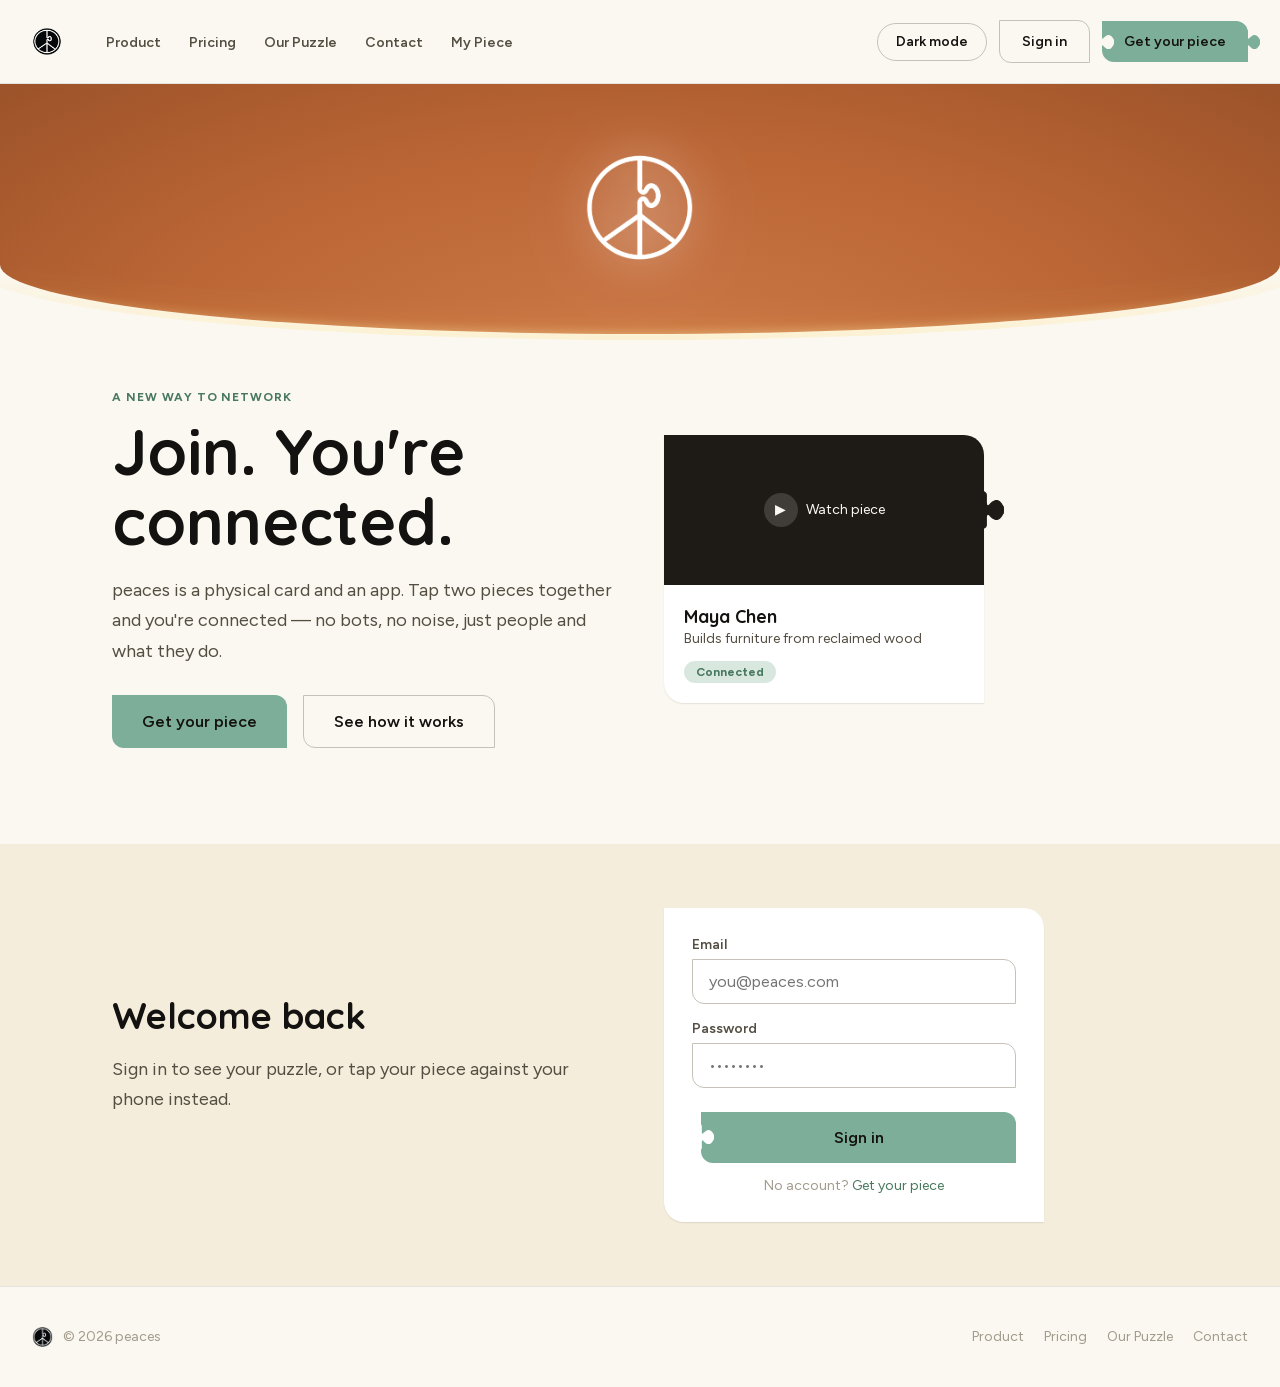
==== commit a58cfc76: "Add files via upload" ====
--- a/index.html
+++ b/index.html
@@ -367,7 +367,7 @@
   </script>
 
   <script type="__bundler/manifest">
-{"3c80e5fe-fbf5-4648-af48-b24c96ef9bf7":{"mime":"image/png","compressed":false,"data":"iVBORw0KGgoAAAANSUhEUgAABGQAAAQpCAYAAACHstt3AAAQAElEQVR4AezdjXrbNrIAUHff/527mTqOLEek+AcQMzj9FrEsksDgDEVAk/be/[base64]/[base64]/[base64]/[base64]/QUUZPqbG5EAAQIECBAgQIAAAQKzC5g/[base64]/AiAQIECBQREBBpkgiTYMAAQIECBAg0EZArwQIECBAgEALAQWZFqr6JECAAAECBI4LuJIAAQIECBAgMIGAgswESTZFAgQIEFgXcJQAAQIECBAgQIBAbwEFmd7ixiNAgMDHBwMCBAgQIECAAAECBCYXUJCZ/AYw/VkEzJMAAQIECBAgQIAAAQIERhJQkBkpG5ViMRcCBAgQIPBL4N8k//[base64]/ptxDQJwECBAh0F1CQ6U5uQAIECBAgsC4QX7iX2vqVjs4isHR/xPtZDMRJgAABAgRmF1CQmf0OMH8CBAgQuE0gvjy/arcFVHvgaWb36p6K96YBMFECBAgQIJBEQEEmSaKESYAAAQLZBB7xxpfhV+1xhlcE2gu8ugfjvfYjG4EAAQIECBB4JaAg80rFewQIEMgoIObbBeLL7at2e2ACILAi4J5dwXGIAAECBAg0FFCQaYirawLVBcyPwMwCvsTOnP36c3d/18+xGRIgQIDA/QIKMvfnQATbBZxJgACBWwR8Ob2F3aCDCfgcDJYQ4RAgQIBAegEFmdUUOkiAAAECMwr8/OI5o4E5E9gi8POzEr9vuc45BAgQIEBgPIH+ESnI9Dc3IgECBAgMJBBfIH+2gcITCoF0Aj5P6VImYAIE7hIw7vQCCjLT3wIACBAgMJeAL4tz5dts7xfwmbs/ByIg8CXgJwECYwkoyIyVD9EQIECAwMUCvgxeDKo7AicFfn4m4/eTXbp8XAGRESBAgMCKgILMCo5DBAgQIJBPIL7cfW/5ZiBiAvMJXPeZnc/OjAkQIEAgr4CCTN7ciZwAAQIEfgl8/yIXr3+95X8E+gkY6XKB+Bx/b5cPoEMCBAgQIDCIgILMIIkQBgECBAhsF5j5y9p2JWcSqCHw/fMer2vMyiwIECBAgMDHh4KMu4AAAQIE1gSGOBZfwr63IYISBAECtwh4FtzCblACBAgQaCCgINMAVZcECJwRcC2BTwFfuj4d/EmAwLLA9+dEvF4+0xECBAgQIDCegILMeDkRUW8B4xEgMIxAfKH6asMEJRACBNIIfD0/4meaoAVKgAABAtMKKMjckHpDEiBAgMCnQHxp+t4+3/UnAQIEzgt4tpw31AMBAgQInBdY60FBZk3HMQIECBC4XMCXpMtJdUiAwBsBz503QA4TIFBJwFwSCSjIJEqWUAkQIJBVwJehrJkTN4F6At+fR/G63gzNiEBvAeMRIHBUQEHmqJzrCBAgQGBVIL7ofLXVEx0kQIDAjQKeUzfiHx3adQQIECgioCBTJJGmQYAAgREEvr7YxM8R4hEDAQIEtgrEc+ur/[base64]/X7LDwIECBDoJPD1/I2fnYY0zHYBZxIgQKC7gIJMd3IDEiBAoL9AbP6j9R/ZiAQIECDwSuDff+Op/O+/r455jwABAgTmEFCQmSPPZkmAwIQCn1v9zz8nnL4pEyDwU8DvQwp8PqUVZoZMjqAIECDQWEBBpjGw7gkQINBbwOa+t7jxlgS8T4DAdoGvZ3f83H6VMwkQIEAgs4CCTObsiZ0AAQK/BWID/9V+vzXjD3MmQIBACQHP8xJpNAkCBAi8FVCQeUvkBAIECCwJ3P++Tfv9ORABAQIEWgl4xreS1S8BAgTGEFCQGSMPoiCwTcBZBH4L2KT/hvCDAAECEwh8PfPj5wTTNUUCBAhMI6AgM02qj03UVQQIjCUQm/FoY0UlGgIECBDoJRBrQLRe4xmHAAECBNoJjFaQaTdTPRMgQCCpQGy8v1rSKQi7kMA/O//JMvWd0/ony7zEWVfAulA3t2ZGYCKB6aeqIDP9LQCAAIFRBWy2R81Mvbj2FCPqzf7YjJgdc3PV9QLWiutN9VhZwNwIjCWgIDNWPkRDgACBD5trN8GVAlsKB1eOp6+/BeTgbxPvXC9g7bje9JIedUKAAIEVAQWZFRyHCBAg0FPAZrqndp2x3n3ZrzPT2jORx9r57Tk7a0lPbWMRIEDgnICCzDk/VxMgQOC0gM3zacLyHax9WS8/eRP8T2DpHvjv4L1/GH1Qga+1JX4OGqKwCBAgML2Agsz0twAAAgTuEohNcrS7xjfueAK+dG/JiXO+CyzdM/H+9/O8nlsg1ppocyuYPQECBMYTUJAZLyciIkCguEBsiqMVn2ad6TWYSXxZftUaDKXLiQXcYxMnf2HqsfZEWzjsbQIECBDoLKAg0xnccAQIzCsQm+Bo7wQcryXgS3GtfGafzav7Md7LPi/x7xOItSjavqucTYAAAQJXCyjIXC2qPwL5BETcWCA2vdEaD6P7AQTii+3PNkBYQiDwVsB9+5ao5AmxNkUrOTmTIkCAQAIBBZkESaoXohkRmEMgNrnR5pjtfLP8+QU2fp9PwYyrCsT9/LNVnat5fXzEWhWNBQECBAj0FZijINPX1GgECEwuEJvaaJMzlJu+L6flUmpCOwV+fgbi951dOH1wgVi7og0epvAIECCwLpDoqIJMomQJlQCBsQViExtt7ChFt1Ugvmx+b1uvcx6BmQS+f0bi9UxzrzzX/93VQgAAEABJREFUWMuiVZ6juRG4UkBfBI4KKMgclXMdAQIEfgvEpjXa71/9SCoQXya/t6TTEDaBWwW+f4bi9a3BGPy0QKxt0U53pIOrBfRHgEARAQWZIok0DQIE+gvEJjVa/5GNeIVAfFn83q7oUx8ECDwLfP+Mxevno37LIvDvv7Ha/ftvlnjFSYAAgSwCCjJZMiVOAgSGEfjcltqYDpOQjYHEl8HvbeNlTiNA4EKB75/BeL3YtQNDClj/hkyLoAgQSCygIJM4eUInQKCvgI1oX++zo8WXve/tbH+ury1gdvcI+Ize43521FgPz/bhegIECBD4+FCQcRcQIEDgjUBsPKO9Oc3hAQQSfbkbQEsIBMYS+P75jddjRSeanwKxLkb7+b7fCRAgQGC7gILMditnEiAwmUBsNKPVmHbNWcSXtu+t5izNisCcAj7bOfIe62S0HNGKkgABAmMJKMiMlQ/REKgjkHwmNpfjJtCXtHFzIzICrQS+f+7jdatx9HtcINbNaMd7cCUBAgTmE1CQmS/nZWdsYgSuEIjNZLQr+tLHdQLxBeyrXdernggQyCrw9TyIn1nnUDXuWEOjVZ2feREgQOBKAQWZ45quJECgkEBsHqMVmlL6qcQXra+WfjImQIBAMwHPiWa0pzqONTXaqU5cTIAAgXEEmkSiINOEVacECGQRiM1itCzxVo/z64tV/Kw+V/MjQOBagXhufG/X9q63owLW2KNyriNAYAYBBZkZsmyOBAi8FLBJfMnS/U1foLqTG5DAFAKeLeOkOdbbaONEJJKXAt4kQKC7gIJMd3IDEiBwt0BsCqPdHcfM4/uiNHP2zZ1AfwHPnP7mr0aMtTfa1zE/CRAgMLuAgszsd4D5E5hIIDaB0Saa8lBT9YVoqHQIhsCMAv/N2bPoP4Zb/7AW38pvcAIEBhJQkBkoGUIhQKCdgM1fO9u1nn3xWdNxrL6AGY4u8PWMGj3OivHFuhyt4tzMiQABAlsFFGS2SjmPAIGUArHZi5Yy+MRB+5JzU/[base64]/ayNRIDAPQL/u2dYoxIgQOAaAZu1axzXevHlY03HMQIEZhX4ejbGz1kNesw71vloPcYyBoEZBMxxLAH/hsxY+RANAQIbBWJzFm3j6U7bKRBfML7azkudToAAgekEPC/bp9ya39640Qi6JUBgRUBBZgXHIQIExhSwKWuXF18q2tnqmQCB+gJfz9D4WX+2/[base64]/wG8IPAgRSCijIpEyboAnMIWCTdW2e40tAtGt7bdGbPgkQIFBbIJ7F0WrPst/sYr8Qrd+IRiJAgMA1Agoy1zjqhQCBCwViUxXtwi7Xuyp+NDb90YpP0/[base64]/JhOxv4h2TW96IUBgWcCRowIKMkflXEeAwGmB2CRFO93RxB3YtE+cfFMnQKC8gGf8NSm217jGcaheBEOgiICCTJFEmgaBbAI2R+cyZpN+zs/[base64]/ypXECBAgACBZ4FYT6I9v+u3dwL2Lu+EHCdA4GoBBZmrRWfqz1wJvBCIzUy0F4e8tSAQm+ZoC4e9TYAAAQIEDgnE2hLt0MWTXmQPM2niTZvATQKpCjI3GRmWAIGNAjYxG6F+nxab5Gi/f/WDAAECBAg0EYi1JlqTzgt2GvuZaAWnZkoEUgnMEKyCzAxZNkcCHQRsXLYjx6Y42vYrnEmAAAECBM4LxNoT7XxPc/RgbzNHnr/N0ksC3QUUZLqTG5BALYHYrESrNas2s4lNcLQ2veuVAAECBAhsE7AWbXOKs9rucWIEjQCBmQUUZGbOvrkTOClgk7INMDa+0bad7SwCBAgQINBI4Fu3sS5F+/aWlwsCsd+JtnDY2wQIEDgsoCBzmM6FBOYWsDHZln+b3W1OziJAoKaAWY0vEOtUtPEjvT9Ce5/7cyACAtUEFGSqZdR8CDQWiM1ItMbDpO8+NrfR0k/EBAjkEhAtAQIHBWLNinbw8mkusweaJtUmSqCLgIJMF2aDEKghYBPyPo+xmY32/kxn1BAwCwIECNQSsIa9z2fsh6K9P9MZBAgQWBdQkFn3cZQAgd8CNh6/IVZ+dNnErozvEAECBAgQuEIg1rNoV/RVuQ97o8rZNTcCfQQUZPo4G4VAWoEI3IYjFJZbbFqjLZ/hCAECBAgQyCcQa1u0fJH3i9geqZ+1kQhUFFCQqZjV3HMS/[base64]/eSy1H5ggBAqMJKMiMlhHxELhJIDYP0W4afuhhbTqHTo/gCBAgQOAmgVgf//nnn39uGn7oYe2phk6P4AgMI6AgM0wqBELgPgGbhtf2NpqvXbxLgACBewWMPpqA9fJ1RmJ/Fe31Ue8SIEDg40NBxl1AYHIBG4W/bwAby79NvENgagGTJ0Bgk0Csn5tOnOwke63JEm66BHYIKMjswHIqgWoCNgh/Z9Rm8m8T7/QXMCIBAgSyCsQ6Gi1r/K3itudqJatfArkFFGRy50/0BA4JxKYg2qGLi14Um8doRaf3blqOEyBAgACBSwWsqX9z2nv9beIdArMLKMjMfgeY/3QCY2wGxmK3aRwrH6IhQIAAgRoCsb5GqzGba2ZhH3aNo14IVBFQkKmSSfNYF3D0PwGbgP8Y/vwRm8Rof97wggABAgQIELhcwFr7TBr7sWjP7/qNAIEZBRRkGmVdtwRGE7DwP2fE5vDZw28ECBAgQKClQKy70VqOka1ve7NsGRMvgWWBo0cUZI7KuY5AIgEL/iNZsRmM9njHKwIECBAgQKCXgDX4Wdoe7dnDb5sFnFhEQEGmSCJNg8CSgIX+IWMT+LDwigABAgQI3CUQ63G0u8Yfbdwce7XR1MRDoIaAgkyNPJoFgb8EYnGP9teBCd+ITV+0CaduygQIECBAYFiB1bV52KjbBGbP1sZVrwRGF1CQGT1D4iNwQMCi/kCz2XtYeEWAAAECywKO3CMQ63S0e0Yfa1T7t7HyIRoCPQQUZHooG4NARwGL+Sd2bO6iff7mTwIECAwnICACBL4JWLM/MezjPh38SWAWAQWZWTJtnlMIWMQ/02xT9+ngTwLPAn4jQIDA2AKxfkcbO8r20cV+Llr7kYxAgMDdAgoyd2fA+AQuErBwf3zEJi7ah3/GEBAFAQIECBA4IGAt/0Szt/t08CeBygIKMpWza27TCFiwP/4rxnz4hwABAgQIECghEEWZaCUmc2IS9ngn8FxKIIGAgkyCJAlxWIEhArNQfyjGfPiHAAECBAjUFFCU+fiw16t5b5sVgRBQkAmFNE2gBJ4FZl+gY5MW7VnFbwQIECBAgEAlAWu9okyl+9lcCHwXWC/IfD/TawIEhhGIQky0YQK6IRCbsxvQDUmAAAECBG4SiHU/2k3DDzHs7Hu/IZJQPQjz6y6gINOd3IAEzglYjD/8J0of/[base64]/W2e9QQUZOrl1IyyC/yKf9YFNTZR0X4R+B8BAgQIECBA4JDAzHuJWfeQh24UFxEYQEBBZoAk3B2C8ccSmHUhnXnzNNYdKBoCBAgQIJBfIPYV0fLPZP8MZt1L7pdyBYH7Be4oyNw/[base64]/aFdZgBN4IKMi8AXKYwFGBmRa22TYtR+8J1xEgQIAAgXEFRPZTwP7mp4jfCRC4WkBB5mpR/RH4JaAY8wvB/[base64]/6JvBOQEHmnZDjBAg8CTxtRJ6O+IUAAQIECBAgUF9glr2Qokz9e9kM7xdQkLk/ByLYITDqqTMsWLH5iDZqDsRFgAABAgQIEOglMMueaIY9bq97xjgEXgkoyLxSebznFYG3AjMsVLNsOt4m2wkECBAgQIAAgd8Cs+yPZtjr/k6pHwS6CyjIdCc3YCWBGRaoWTYble5LcyFAgAABAgT6CMyyT5phz9vnjvk5it9nF1CQmf0OMP/DAjMsTLNsMg7fBC4kQIAAAQIEphdItV86ka0Z9r4neFxK4JCAgswhNhfNLjDDgjTL5mL2e9n8CRAgQIBAS4FZ+p5l3zTDHniWe9Y8xxBQkBkjD6JIJDDDQjTLpiLRbSdUAgQIENgm4CwCtwnE/[base64]/bQWj2N5BBRk8uRKpB0Fqi8o1TcEHW8VQxEgQIAAAQIENgsU3YNtnr8TCRB4FlCQefbwG4EPxRg3AQECBAgQIEBgZIHcsVUuylTfR+e+80Q/ooCCzIhZEROBRgKVNwCNyHRLgAABAgQ+PhgQuFig8p5MUebim0V3pQUUZEqn1+T2ClReQCov/Hvz7HwCBAiMLiA+AgTqC1Tem1XeU9e/[base64]/PrjMJvBZQkHntkvFdMRP4I1B1Qf8zQS8IECBAgAABAgUFqu7hFGUK3qymdInAiYLMJePrhMBtAlUXhqoL+W03ioEJECBAgAABAgROC1Tde5+GSdOBQFsIKMi0UNXn8AJVFwTFmOFvPQESIECAAAECBFYFKu/ndu3BV5UcJFBDQEGmRh7NYodA1YWg8uK9I71OJUCAAAECBAgcEhjpIvu6kbIhFgLtBBRk2tnqeUABxZgBkyIkAgQIECAwp4BZE1gVqFqUqbofX02mgwQWBBRkFmC8TSCLQNXFOou/OAkQIJBHQKQECGQTqLrPU5TJdieKt5WAgkwrWf0OJ1DxwV91kR7u5hEQAQLHBFxFgAABAqcFqu73Ku7NTydbB9MJKMhMl/I5J+yBP2fezXo+ATMmQIAAAQIVBRRlKmbVnAh8fCjIuAvKC1QtxlRdmJPdkMIlQIAAAQIECHQRsPfrwmwQAl0FFGS6chuMwFmBz+styJ8O/iRAgAABAgQIzCRQcQ9Y9S9PZ7ovzfW4gILMcbs5rkw+y4oP+IoLcfLbTPgECBAgQIAAgW4CFfeCFffs3W4IA6UWGK4gk1pT8EMJVHywV1yAh7ppBEOAAAECBAgQSCBQcU9Yce+e4Fa6PcTZA1CQmf0OKDr/ig/0igtv0dvPtAgQIECAAAECzQXsDQ8Ru4jAUAIKMkOlQzBXCCjGXKGoDwIECBAgQIAAgfMCetgjUHEfv2f+zp1PQEFmvpybcTIBf/uRLGHCJUCAAAECdwoYeyqBivtERZmpbuHpJ6sgM/0tUAug2gO84iJb644zGwIECBAgQIDAvQIV94vV9vT33iFGH1lAQWbk7Ihtl4AH9y4uJxMgQCCrgLgJECBA4IdAxaLMjyn6lUBJAQWZkmmdb1IVizEW1vnuYzMeVUBcBAgQIEBgfIFqe8eK+/[base64]/[base64]/RJIJeAaAkQIECAQE8B+8+e2sYisE1AQWabk7MIECCQXUD8BAgQIECAwOQClYoylf6ydvLbcurpK8hMnf48k6/0wK20EK7fQY4SIECAAAECBAiMJlBpL1rpO8Jo94l4+ggoyPRxNsoJgc0P2hNj9Lq00gLYy8w4BAgQIECAAAEC1wrYk17rqTcCRwUUZI7KfXx8uJTAHgEL3x4t5xIgQIAAAQIECBB4L1DpL2/fz9YZdwq0GFtBpoWqPi8T8IC9jFJHBAgQIECAAAECBP4IVPrLwqLfGf7kyou6AgoydXObfmaVHqyVFrz0N5YJECBAgAABAgQI/CfwvEf97y1/ECDQUUBBpiO2oeYUsNDNmXezJkCAAAECBN4IODyEQJW9aqW/zB3ixhBEFwEFmS7MBtkrUOWBWmWB25s/5xMgQIAAgREFxESAQG2BKt8hamfJ7L4LKMh81/B6CIEqD1LFmCFuJ0EQIEDgTgFjEyBAIIWAfWuKNAmyoICCTMGkmhIBAgQIzCpg3gQIECBA4JhAlaJMlb/[base64]/PmrOy6wSCVQpxlRZuBLdOkIlQIAAAQIECBBoJGBv2wj27m6NP5SAf0NmqHQIJquABStr5sRNgAABAgQIECDQUuDuvqv85e/djsZvI6Ag08ZVrxsFPCA3QjmNAAECBAgQIEBgi4BzLhSo8peOvnNceFPo6lIBBZlLOXW2R6DKg7HKQrUnd84lQIAAAQIEvgT8JFBbwF63dn7N7l4BBZl7/Y2eXMAClTyBwidAgEBGATETIECAwG6BKn8ZvHviLhhaQEFm6PTUDa7CA1Expu79aWYECDwL+I0AAQIE5haw7507/2bfTkBBpp2tngkQIEDgmICrCBAgQIAAgcEEKhRlKvyl8GC3hXBOCijInAR0+X6BCg/CCgvS/sxVvsLcCBAgQIAAAQIE3glU2ANX+C7yLk+O5xFQkMmTqxKRVngAXrIQlcimSRAgQIAAAQIECBAgQIDAUQEFmaNyya4TLgECBAgQIECAAAECBM4KVPjLyQp/SXw2j64fQ6BVQWaM2YliKIEKD74KC9BQN4VgCBAgQIAAAQIE0gnYE6dLWeuA9X9QQEHmIJzL5hOw8MyXczMmQIAAAQIECBAYUeB8TBX+svi8gh7uFlCQuTsDk4zvgTdJok2TAAECBAgQIFBRwJz+Eqjwl5W+o/yVVm90FlCQ6Qw+43AVHnQVFpwZ7z1zJkCAAAECWQXETSCDgD1yhiyJcWQBBZmRsyO2IQQsNEOkQRAECBAg0FZA7wQIEJhSoMJfHk+ZuCKTVpApkshRp+EBN2pmxEWAAIG7BYxPgAABAhUE/OVlhSyaw10CCjJ3yRs3hYAFJkWaBElgm4CzCBAgQIAAgSYC2ffM/hK5yW2h0w0CCjIbkJxyTCD7gy37wnIsa666UkBfBAgQIECAAAECOQSyf3fJoSzKnwIKMj9F/E4gr4DICRAgQIAAAQIECNwi4C8zb2E3aHIBBZnkCbw3/OXRs1eYLSjLuXWEAAECBAgQIECAwCuB7Hvo7N9hXuXEe2ML5CrIjG0put8C2R9k2ReS32nwgwABAgQIECBAgAABAnkFJohcQWaCJJsiAQIECBAgQIAAAQIEeghk/svN8Mn+l8sxBy2PgIJMnlyliDT7Ayz7ApLiJhEkAQIECBAgQIBACJRt9tRlU2tiFwsoyFwMqru8AhaOvLkTOQECBAgQILBFwDkECGwRyP6XzFvm6JwxBBRkxshDiSg8uEqk0SQIECBAgMB1AnoiQGBagex/2em7zbS3bteJK8h05TbYqALZF4xRXcVFgACB3gLGI0CAAAECBAhkEVCQyZKpwePMXEFWjBn85hIegbEFREdgeoHve4B4HW16FAAECPwnkH2f7Xn2Xxr90VBAQaYh7iwBdt7YAAAQAElEQVRde1DNkmnzHENAFAQIEOgrEOv8Wotovo7H62hfv6/9jPM0AgTqC2QvytTPkBneKaAgc6e+sW8XsEBsSIFTCBAgQGAagVcFlFaT/zlWq3H0S4AAgTMC8aw6c71rCawJKMis6Tj2VqDFA+rtoE4gQIAAAQIELhOItfyrXdbpgY6+Yvj6eaALlxAgMKiAvwQdNDHCul1AQebj4/YkCOAeAQvDPe5GJUCAAIH7Bb6KHvHz/mheRxCxRXt91LsECGQTyLz39izKdretxjvUQQWZodKRK5jMD6bMC0Kuu0S0BAgQIDCSQKzd0UaK6V0sEe9Xe3eu4wQIEBhPQEQElgUUZJZtHCFAgAABAgQIlBCoUtCoMo8SN5VJjCswcGSZ/1I0nj8D0wotqYCCTNLE3R125gdS5oXg7rwbnwABAgRyCcR6HS1X1O+jjTlFe3+mM3oIGIMAAQIEjgkoyBxzcxUBAgQIECBAYFiBKFZEGzbAc4H9uTrmGO3PG14QIDC8QOa/HPW8Gf72Sheggky6lN0fcOYHUeYF4P7Mi4AAAQKzCuSad+Z1+qh0zDna0etdR4BAXwF78r7eRhtXQEFm3NyI7GIBD/6LQXVHgEA7AT0TOCAQBYloBy4tc0nMP1qZCZkIAQLDCXjGDJeS1AEpyKROX//[base64]/2c9lyNQECBAhUFMi6Fo+ai/CMNmp84goBjQABAvUFFGTq59gMCRAgQIAAgcQCCgftkvdk224YPRMgsEEg61+meo5sSK5TFgUUZBZpHAiBrA+YrA/0MNcIECBAYA6BLbPMug5vmdso5zAeJRPiIECAwHwCCjLz5dyMCRAgQGBOAbNOJqBQ0C9hrPtZG4nAmkDWv1T1DFnLqmNrAgoyazqTH8v6YMn6IJ/8djP9kgImRYDAUYGsa/DR+Y5wHfMRsiAGAgQIzCWgIDNXvs2WQG0BsyNAgEABAYWB+5LI/j57IxP4Esj6l6ueH18Z9HOPgILMHq2Jzs36QOn9AJ/oljBVAgQIEOggkHX97UDTbQg56EZtIAIECEwvoCCT6xYQLQECBAgQIECAQGMBRZnGwLon8EYg61+yena8SazDfwm8Kcj8db43JhDI+iDJ+uCe4JYyRQIECBDYIJB1/d0wtZSnyEfKtAmaAIFTAi7uLaAg01vceAQIECBAgACBHwK+/P8AGeRXeRkkEcKoK7Ays6x/2eq5sZJUh/4SUJD5i2TuN7I+QLI+sOe+28yeAAECBEIg69obsc/Q5KdWls0ml4A9fq58iXa/gILMfjNXECBAgAABAgQuEfBl/xLG5p2cyFPz2AxAgMB4Ap4Z4+Vk1IgUZEbNjLg2C6icb6ZyIgECBAiUFzDBVgK+YLWS1S+BdQF7/XUfR3MLKMjkzt+l0WfcaHhAX3oL6IwAAQL7BVxxWCDjunt4skUulLMiiTQNAh0EPC86IBcYQkGmQBJNgQABAjMJmCuBCgI26hWyaA4ECPQS8JewvaSN01tAQaa3+KDjZdwYejAPejPVC8uMCBAgQIDAH4GMe6Y/wXtBgAABAkMJKMgMlQ7BEAgBjQABAgQqC/hCnz+7cpg/h2aQTyDjX8Z6VuS7z3pHrCDTW3zA8f799aQYMKzVkDI+kFcn5CABAgQITCHwa8n9d4qJTjBJuZwgyaZIgACBxgK3FGQaz0n3BAgQIECAAAECBJoLKMo0JzYAgSeBjH8p6znx8fGURL88CSjIPHHM90vGB0TGB/[base64]/yPWpmxFVRwF/WVszqfHNSkJkv52ZMgMAIAmIgQGAIARv6IdIgCAIECEwhoGg7RZp3TVJBZhdXjZMzPghsmM/[base64]/z0Cr9fiff/755/3oziBAgEBNAetPzbzunZWCzF4x5xMgQIAAAQI5BTpEXW2D/c+vf1qy/er+v/+1HOPuvqvdE3d7Gp/AkkA8TJaOeZ/AqAIKMqNm5uK4sm0GPFAvvgF0R4DALQIGJZBZoOda3HOszDkROwECBAjUElCQqZVPsyFAYG4BsydA4IBAtr+0ODDF3ZfcUSC5Y8zdMAcvcI8dhHMZgZ0C2Z4jng07E1zwdAWZgkn9OSUf9J8ifr9OQE8ECBAg8CVQZb298wvNnWN/5dFPAgQIECDQS0BBppe0cTYLrG7GNvfiRAIECBAgsF2gSjFl+4zHPbPqPsA9Nu49JzICdwp4Ntypf//YCjJvcuAwAQIECBAgQOCdQJUN9SjFkFHieJd3xwkQGE/A82O8nGSKqHesCjK9xTuPl22D6AHa+QYxHAECBAj8ETi6Zh697s/Ag7wYbQ0eLZ4r0lTlXrnCQh8ECPwn4I/JBRRkJr8BTJ8AAQIECLQUyPaleu8X5r3nt7Q+0/eoeRo1rjPWriVwr8Aco2d7dlRZS+a4u66dpYLMtZ5D9Zbtg53twTlUsgVDgAABApcJxPoZba3DOB5t7RzHrhGotj+Y7r655jbQCwECBEoKKMiUTKtJESBAgAABAmcF4otztO/9xO/Rvr+X/XWGgseeGLPnQ/wECFwj4LlxjaNe2gooyLT11TsBAgQIECCQXCAKMF/[base64]/W6INRIDAh+eFm2BkAQWZW7JjUAIECBAgQIAAAQIECBAg8CzgL9efPWr8tjwLBZllG0c6CKhYd0A2BAECBAYR8MwfIxFV8lBhHr54jfGZEAWBcgImlEZAQSZNqrYFamHf5uQsAgQIECBAgAABAgSuERi9lwoF3NGNxXdMQEHmmJurLhDwYLwAURcECBBIJuDZf2/CqvlXmI+/TDv0mXARgdICngul0/s0OQWZJ47cv/jg5s6f6AkQIECAQEuBCsWLVz595vVqZO8RIJBJwLMiU7bmiVVBZp5cmykBAgQIEBhCwKZ4QxqcQoAAAQIECJQXUJApn+IxJ2gzPmZeREWAwLwCvWduHegrXt27+vz63i1GI0BgBAH/9cMIWWgfg4JMe+MuI/jAdmE2CAEC1wnoiQCBTgKKFZ2gTwxjH3cCz6UEdgh4Hu7AcmoXAQWZLswGIUDgfgERECAwmoCN8WgZyR2P+yl3/kRPgACBGQUUZGbM+s1znmbDdLOz4QkQIJBBwJrQNkt82/rqnQABAi0F/NtzLXXH6FtBZow8nIri64N6qhMXEyBAgAABAqUEZizGZJ6z/Vypj5/JDCyQ+TkxMKvQDgqcKcgcHNJlMwt4AM6cfXMnQIDAawFrw2sX7xIgQIAAgYEEhNJAQEGmAaouCRAgQIAAgX0CijL7vN6dzfOdkOMECIwv0C7CTM9I//Zcu/tghJ4VZEbIwokYfEBP4LmUAAECBIYSyLRBHgruRzCzO84+/x+3g1/[base64]/[base64]/C3/[base64]/xs0X/xfs0PQIECBB4I+C/ongDlOCwgkyCJGUK0aYzU7bESoAAAQJfAv/8EyvYc/s6tuXn85Wfv225zjn9BCIr/UYzEgECBAgQeC+gIPPe6PYzVD5vT4EACBAgcL2AHocXiC/wW9vwkxEgAQIECGwWiGf/5pOdSOCEgILMCTyXEiBAIJOAWAkQIECAAAECBAgQGEdAQWacXKSPRCU5fQqvnoD+CBAgQIAAAQIECBBoKOC/[base64]/[base64]/[base64]/csGzMV4t2pdQEBAjsEnErgrECW9TTmGbFGi9daOwHG7Wz1TIAAAQLHBBRkjrm5igCBWgJmQ4BAEYH40h0t43Syxp3RWswECBAgQGAEAQWZEbIghgkFTJkAAQIErhaoUNCIOUS72kZ/BAgQIHBeIMt/JWAdOZ/[base64]/HTw5zUCCjLXOOqFAAECBAgQ6CQwa3Fi1nl3uq3GG0ZEBAgQOCFgzTiB1/FSBZmO2IYiQIAAAQIEzgnMvsFsOf9zmXE1AQIECBAgsFdAQWav2OTn+1f0Jr8BTJ8AAQLXCezuSTHik4zDp4M/CRAgQIBAdgEFmUEyaHM1SCKEQYBAYQFTyyxgnXzOHo9nj7XfWK3pOEaAAAECdwooyNypb2wCBGoLmB0BApcI+EL9mpHLaxfvEiBAoLWA/2qgtfA8/[base64]/DL6tF4y95DyCvCBCYQiDrs3CK5PyapILMLwT/I0CAAAECBO4XsGm8PwfXR6BHAgQIECBAYElAQWZJxvsECBAgQIBAN4HLijHdIh53IJYfHwzGvT9FRoAAAQIPAQWZh4VXKwL+9dkVHIcIEJhawOQJjCigIDFiVsREgAABAgSeBRRknj26/2bD1J3cgASyC4ifQDkBa2G5lJrQQQF/AXYQzmUECBBIKqAgkzRxwibQT8BIBAgQaCegGMP2agH31NWi+iNAYElAEXVJxvtbBRRktko5r5+AkQgQIECAAIFLBBQnLmHUCQECBAgQaCKgIPPx8dFEVqcECBAgQIDAqoBiwSqPgwcE3FMH0FxCgEB5Ac/G5xSP9JuCzEjZGDQW/yreoIkRFgECBAgQ2CBgI74BaYBT7LcGSIIQCLQR0CuBRQEFmUUaBwgQIECAAIFWAooErWRf9zuD9wxzfJ1d7xL4KeB3AgSyCCjIZMmUOAkQIECAQBEBX5yLJNI0CHwJ+ElgYgH/dtvEyb9g6goyFyAe7cKG9Kic6wgQIECAAIG9ApX2HT/nnn1uvtD9zKjfCRAgMIeAgswceTZLAgQIECAwhEDSL85D2F0RBP8rFPVBgAABAgSuEVCQucZRLwQIECBA4EIBXREgsFVAkWmrlPMIEJhZwLNyzOwryIyZl2Gi8q/QDpMKgRBoK6B3Ah0EbAY7IG8YQh42IHU8xV6rI7ahCBAgMJiAgsxgCREOgVkEzJMAAQIECJwVUFw6K+h6AgQIELhTQEHmTn1j9xQwFgECBAjcKOCL8434L4aukI8Kc3iRGm8RIECAwEQCCjLNkq1jAgQIECBAgAABAssC/nOlZRtHCGQS8FnOlK1WsR7rV0HmmNvpq/ytzmlCHRAgQIBAEgFr3piJypyXzLGPeTeIigCBdAICLiGgIFMijSZBgAABAgQItBKIv/n8aq3G0O92AcWY7VbOJHClgL4IELheQEHmelM9EiBAgAABAr8Fsn55/irAxM/fU/nvR/z+1f57I/kfWfOTnP2/8OM++u+FP5YEvE+AAIHyAgoy5VNsggQIECBAgMAega1flLeet2fsO87NVJRpG+sd+sYkQIBAPwHP0H7WW0dSkNkqNeF5VTaaE6bOlAkQIEDgoMDetW/v+U9h+WWXQKUvEu6bXal3MgECBMoKKMiUTa2JESBAgACBZwG/rQsc/ZJ89Lr1aPoeHb3YMXp8fbNlNAIECBCoIqAgUyWT5kGAAIHxBEREgACB0wKKMacJdUCAQAeBCsX5DkyG+CGgIPMDxK8ECGQWEDsBAgSOCZzdSJ+9/ljU1141YuFjxJjOqle4V84auJ4AAQIEPgUUZD4duv5ZcXPRFXCkwcRCgAABAgQKCYy0RxkplkIpNhUCBAgQGEhAQWagZGwJxTkECBAgQIDAtQJX/RsLV/[base64]/wh9Rgzus1DQCBAgQOCngILMTxG/EyBAgAABAgTyClweectiScu+L4fQIQECBAgQuFhAQeZiUN0RIECAAIG5BMx2BoEonES7aq7RV7Sr+hu5H/92zMjZERuBawV83q/1nKE3BZkZsmyOBAgQqCRgLgQGF6i8IT9bRInrow2ewsvCq3wvXIakIwIECEwsoCAzcfJNnQCBbQLOIkCAAIGHQBRUvtrj3eVXX+fGz+WzHCFAgAABAvMJKMh0zrnNSGfwnMOJmgABAgSSC8zyb0bEvuZdS57Kw+HPcg8cBnIhAQIECHwoyLgJPj4+IBAgQIAAAQJXC/hCfrWo/ggQIECAQC2BewoytQzNhgABAgQIEEgqEP92R9LQhT2wgGLcwMkRGgEC/QWMuCigILNIM+8Bm4h5c2/mBAgQIHCtgDX1Ws8Mvcl5hiyJsbqA+RHIIqAgkyVT4iRAgAABAgQIECBAYEQBMRFIJeDfDh0nXQoy4+RCJAQIECBAgEBBAf/[base64]/[base64]/sR8zK3DGZPQECBAj0FVCQ6es9/Gg2h8OnSIAECBAgUEhg8nU3XSblK13KBEyAAIGhBRRkhk6P4AgQIECAAIHrBMbsyZf8MfPyMyp5+inidwIECBA4K6Agc1bQ9QQIECBAYEnA+wQIlBBQjCmRRpMgQIDAcAIKMsOlREAECBA4LuBKAgRyCvjCP27e5Gbc3IiMAAEC2QUUZLJnUPwE7hUwOgECBAhcJOCL/0WQF3YjJxdi6ooAgaEE/v31z1ABTRqMgsykic87bZETIECAAIG6AgoA4+RWLsbJhUgIECBQVUBB5l1mHSdAgAABAgQIdBRQCOiIvTCUHCzAeJsAAQLVBTrPT0GmM7jhCBAgQIAAAQIExhVQjBk3NyIjUFHAnOYWUJCZO/[base64]/itdQYAAAQIE2ggoyLRxfder4wQIECBAgACBUwKKC9v5WG23ciYBAgQIXC6w2KGCzCKNAwQIECBAgACBsQUUGtbzEz7R1s9ylAABAtUEzCeLgIJMlkyJkwABAgQIECDwQiAKDtFeHJr6LSZTp9/kewsYjwCBQwIKMofYXESAAAECBAgQGEsgChDRxoqqfzRhEK3/yEbsKWAsAgQIVBBQkKmQRXMgQIAAAQIECPwWmLUYEfOO9pvh6h/6I0CAAAEClwsoyFxOqkMCBAgQIECAwFmBc9dHYSLauV7yXD3TXPNkRaQECBAg8E5AQeadkOMECBAgQGAGAXMsKRCFimgVJxfz+moV52dOBAgQIFBfQEGmfo7NkAABAkMKCIoAgX4ClQoXlebS7w4wEgECBAiMKKAgM2JWxESAQAsBfRIgQGB6gczFjMyxT3/jASBAgACBlwIKMi9ZvEngCgF9ECBAgACBMQW+ihvxc8wIP6OK+L7a5zv+JECAAAECdQQUZOrk8uPDXAgQIECAAAECOwW+Ch7xc+elTU6POL5akwF0SoAAAQIEBhE4VZAZZA7CIECAAAECBAgQuEDgqxDy/ecF3a528X2seL16soMECBAgcJuAga8XUJC53lSPBAgQIECAAIEyAlEk+dmOTO5nH1+/H+nLNQQITCFgkgTKCyjIlE+xCRIgQIAAAQIErhX4Kqbs+XltBHoj0EJAnwQIEOgroCDT19toBAgQIECAAAECBD4F/EmAAAECUwsoyEydfpMnQIAAAQIEZhIwVwIECBAgQGAcAQWZcXIhEgIECBAgUE3AfAgQIECAAAECBBYEFGQWYLxNgAABAhkFxEyAAAECBAgQIEAgh4CCTI48iZIAgVEFxEWAAAECBAgQIECAAIEDAgoyB9BcQuBOAWMTIECAAAECBAgQIECAQH4BBZn8OWw9A/0TIECAAAECBAgQIECAAAECFwsMWJC5eIa6I0CAAAECBAgQIECAAAECBAYUmDskBZm582/[base64]/REgQOC8gB4IECBAgAABAgQIECguoCBTPMGmR2CbgLMIECBAgAABAgQIECBAoKeAgkxPbWM9BLwiQIAAAQIECBAgQIAAgVsE/vn1zy0DG/RJYJqCzNOs/UKAAAECBAgQIECAAAECBAiUFMgyKQWZLJkSJwECBAgQIECAAAECBAiMKCAmAocEFGQOsdW96N9f/9SdnZkRIECAAAECBAgQqCBgDgQIVBBQkKmQRXMgQIAAAQIECBAg0FJA3wQIECBwuYCCzOWkOiRAgAABAgQIEDgr4HoCBAgQIFBdQEGmeobNjwABAgQIENgi4BwCBAgQIECAQFcBBZmO3P/8+qfjcIYiQIAAgaEFBEeAAAECBAgQIDCzgILMzNk3dwIE5hIwWwIECBAgQIAAAQIEhhFQkBkmFQIhUE/AjAgQIECAAAECBAgQIEDgtYCCzGsX7+YUEDUBAgQIECBAgAABAgQIEEghoCBzKk0uJkCAAAECBAgQIECAAAECBOoLXD9DBZnrTfVIgAABAgQIECBAgAABAgTOCbi6vICCTPkUmyABAgQIECBAgAABAgTeCzjjvMC/v/4534seZhFQkJkl0+ZJgAABAgQIECBAYCwB0RAgQGBqAQWZqdNv8gQIECBAgACBmQTMlQABAgQIjCOgIDNOLkRCgAABAgQIVBMwHwIECBAgMJjAP7/+GSykacNRkJk29csT//fXP8tHHSFAgACBkQXERoAAAQIECBAgkENAQSZHnkRJgACBUQXERYAAAQIECBAgQIDAAQEFmQNoLiFA4E4BYxMgQIAAAQIECBAgQCC/gIJM5xz+8+ufzkMa7qyA6wkQIECAAAECBAgQIECAwMUCCjIXg17RnT4IECBAgAABAgQIECBAgACB2gJRkKk9Q7MjQIAAAQIECBAgQIAAAQIEQkAbSEBBZqBkCIUAAQIECBAgQIAAAQK1BOaZzb+//plntmZ6hYCCzBWK+iBAgAABAgQIECBAYAwBURAgQCCJgIJMkkQJkwABAgQIECBAYEwBUREgQIAAgSMCCjJH1FxDgAABAgQIELhPwMgECBAgQIBAAQEFmQJJbDGFf3/906JffRIgQIBARgExEyBAgAABAhUE/vn1T4V5VJmDgkyVTJoHAQIEKgmYCwECBAgQIECAAIHiAgoyxRNsegQIbBNwFgECBAgQIECAAAECBHoKKMj01P491j+//vn90o95BcycAAECBAgQIECAAAECBCYWUJCZJvkmSoAAAQIECBAgQIAAAQIECIwi0K4gM8oMxUGAAAECBAgQIECAAAECBBoK/Pvrn4bdj9+1CA8JKMgcYnMRAQIECBAgQIAAAQIECNwlYFwCFQQUZCpk0RwIECBAgACBUwK//mLz31MduJgAgeoC5keAAIHLBRRkLiet06HNaZ1cmgkBAgQIvBew7r03ckZPAWMRIEDgWoF/fv1zbY96OyugIHNW0PUECBAgQIDAS4GMBY6IOdrLCVV/0/wIECBAgACBrgIKMl25DUaAAAECBOoLREEj2ruZjnw8e/wj24qNAAECBAgQ+BRQkPl06P7nP7/+6T6oAQkQIDC3gNl3EKhUyKg0lw6pNwQBAgQIECCwU0BBZieY0wkQILBdwJkE5hGI4kW0ajOOOUWrNi/zIUCAAIHrBKwT11nO1pOCzGwZN9/aAmZHgACBGwRm2IjOMMcbbh1DEiBAgACBqQUUZKZO//nJ64EAAQIE5haYqVAx01znvqvNngABAgQI9BHIVpDpo2KUPwI2n38ovCBAgACBbwKxPkT79tYUL2PO0aaYrEkSIECAAIF7BcqPriBTPsUmSIAAAQIErhVQkPj4YHDtPaU3AgQIjCFQN4p/fv1Td3Z5Z6Ygkzd3IidAgAABAl0FoggRreugAw/GYuDkCI1AFgFxEiAwtYCCzI3p/1Wk/OfG4Q1NgAABAgQ2Cyg+vKbi8trFu+MKiIwAAQIExhFQkBknFyIhQIAAAQLDCUTBIdpwgQ0UUPhEGyikkUIRCwECBEoLeP6XTm/zySnINCc2AAECBAgQyCmQc5N5nzWv++yNTIAAAQIEMgooyGTMWueYbTA7gxuOAIFcAkWj9ew/llhux9xcRYAAAQIEZhRQkJkx6+ZMgEBqAcETaCkQBYVoLceo3nf4Ras+T/MjQIAAAQIEzgkoyJzzczWBGQTMkQCBSQQUEa5NNM9rPfVGgAABAscE/D+TOebW4yoFmR7Kxtgp4HQCBAgQ6CkQhYNoPcecZSyus2TaPAkQmFHAM37GrF87ZwWZ8LyxqVbeiG9oAgQIEPiwmWx/E4RxtPYjGYEAAQIECBB4KzDQCQoyAyVDKAQIECBAoJdAFAii9RrPOB+KX24CAgQITCpg2gSWBBRklmS8/yRg0/7E4RcCBAikFvBMvy997O+zNzKBiQRMlQCBJAIKMkkSJUwCBAgQIHBWIIoB0c724/pzAnJwzs/VIwqIiQABAgSOCCjIHFFzDQECBAgQSCagCDBWwiIf0caKKlE0QiVAgACBTQL+b5ZuYrrtJAWZ2+gNTIAAAQIE+gj44n/[base64]/hoXQYzSBeByGe0LoMZhAABAgR2CXg+7+Ka5eRD81SQOcR2/UWql9eb6pEAAQIzCNgU1s6y/NbOr9kRIEDguIArKwgoyFTIYsc52Bh2xDYUAQIE3gh4Jr8BKnJYnosk0jQIZBcQPwEClwsoyFxOqkMCBAgQINBWIL6gR2s7it5HEoh8RxspJrEQaC2gfwIECFQXUJCpnmHzI0CAAIFSAr6Ul0rn7snI/26yPRc4lwABAmUE/J/EyJFKBZkceRIlAQIECEwuEF/Eo03OUGz6x6bjPjjm5ioCBAhcIeAZfIWiPr4EFGS+JAb4maWK6SE0wM0iBAIEphK47Lk7lVrtybonaufX7AgQIEBgDgEFmTnybJYECBC4RcCg5wTiS3e0c724uqpA3BvRqs7PvAgQIECAQHUBBZnqGTY/AnMJmC2BMgK+aJdJZfOJuFeaExuAAAECBAg0EVCQacKq03kEzJQAAQLXCsSX62jX9qq36gLumeoZNj8CBEYQyPKszfJ/CmOEnN4dg4LM3RnYO77zCRAgQKCsQJaNXtkEJJ9Y3D/[base64]/fdKxXvESBAgACBewUUZO71fzm6quZLFm8SIEAgtUB8IY6WehKvg/duEoG4/6IlCVeYBAgQIECgvICCTPkUmyABAgSqCeSbjy/B+XJWOWL3Y+XsmhsBAgQIZBJQkMmULbESIHCPgFEJnBDw5fcEnkubCbgvm9HqmACBggJZnpn+S4t8N5+CTL6cDRVxlofTUGgbgnEKAQL5BeL5GC3/TMygqoD7s2pmzYsAAQIEsggoyAyaqc7VzUEVhEWAAIGcAr7o5szbjFHHvRptxrmbMwECBAgQuFvgpoLM3dM2PgECBAgQuF4gvthGu75nPRJoK+C+beurdwIECMwtYPZLAgoySzLeJ0CAAAECOwR8od2B5dQhBdzDQ6ZFUASXtZa0AAAQAElEQVQIHBG48Josz0b/hcWFSe/YlYJMR+yqQ2V5SFX1Ny8CBO4X8By8PwciuEYg7uVo1/SmFwLzCJgpAQIEjggoyBxR63SNKmcnaMMQIEDgoEB8cY128PLyl2VaxzLF2uPGcV/3UD41hosJECBAoICAgkyBJJoCAQIECPQX8IV13TxjgSNijrY+s3mOPt/j88zbTAkQIPAl4Dn4JeFnKwEFmVayk/XrYTVZwk2XwMQC8byLNjHB6tSjoBFt9aQtB288J3v8V9K516/U1BcBAgTaCFi32rj26FVBpoeyMQgQIEBgeIEtAfpyuq5UaUNYaS7rWXt/NO77aO/PdAYBAgQIECCwR0BBZo/WDefaEN6AbkgCfQSMkkggvoxGSxRy11BjrYrWddAOg8WconUYKsUQPgMp0iRIAgQIEEgkoCCTKFlCJXBOwNUECBwR8CV0XW2GgsUMc1zP8uOoz8PDwisCBGoLeN7Vzu8os1OQGSUTBeL466FVYE6mQIDA3AKea8v5jyJFtOUzah2Zaa7vMhefi2jvznOcAAECBNoLWJ/aG7ccoVRBpiWUvgkQIEBgHoH4shltnhnvm+msm7+Yd7R9WnXP9hmpm1szI0CAQAaBCjEqyCTIos1fgiQJkQCBMgK+ZK6n0pr08cHg488/Pi9/[base64]/AMyxfzjJHrCCTOXuDxu4hNmhihEWAwB+Bfs+pP0OmeqG4cCxd3B5u8RmL9njHKwIECBAgQOCngILMTxG/EyBAILOA2FcF4gtitNWTJj4YBYVoExOcnnr4RTvdUZEOfN6KJNI0CBAYTsBaM1xKDgWkIHOI7Z6LfOjucTfquoCjBLII+GK4nilrzLrP3qM8H2I+ew8LrwgQGFvA82rs/[base64]/qw8IpAbwHjESAwjoCCzDi5EAkBAgQInBTwJW8dUEFg3afHUTl4KMfnNdrjHa+KCpgWAQIECCwIKMgswHibAAECBPIIxJe6aHki7htpFAGi9R3VaEsCkYtoS8dne//6z+5sguZLgMBZgUzPIevH2WyPdb2CzFj52BRNpg9hpofbJnwnESAwnIDnzHpKMq0Z6zMZ+OjB0OTmAedz/LDwigABAgTmEVCQmSfXZkqAAIFSAvEFLlqpSW2czJbT4st+tC3nOuc+ATl62MfnOdrjHa8IECBAgEBtAQWZ2vk1OwIECFwhMFwfvrStp8SX/HWf0Y5GvqKNFtdd8fh83yVvXAJzCmR65lgr6t2jCjJJc5rpw5jpIZf0digYtikRWBbwTFm2ibUh2vIZjowsIHeP7PicPyy8IkCAAIG6AgoydXNrZnsEnEuAwPAC8QUt2vCB3hSgL/M3wV88rDw+QOPzHu3xjlcECBAgQKCWgILMTfk0LAECBAhsF/ClbN3Kl/h1n2xHI5/RssXdKl6f/1ay+iVAINPzxbqQ+35dil5BZknG+5cKZHrYXTpxnREgcEognh3RTnVS+OLYnEUrPMWppya3j/R7DjwsvCJAgMAGAackEVCQSZKoV2HaqL1S8R4BAlUEfAFbz6Q1YN2nylF5fmTSM+Fh4RWB8QRERIDAEQEFmSNqriFAgACBZgLxpStaswGSdxxf0KMln4bwdwjI9wMrng3RHu94Na2AiRM4KZDpWWIdOJnsgS9XkBk4OdVCy/TQq2ZvPgSyCHhOrGfKhmzdp/LRyH20ynPcM7c7nhV74nMuAQIECBDYIqAgs0Vp4HNszgZOjtAIENgl4AvWMlc866Mtn+FIQYGXU3IfPFg8Mx4WXhEgQIBATgEFmZx5EzUBAgTKCMSXqmhlJnTxRPp9Ab84cN01E3BPPGjj2RHt8Y5XBAgQeC/gufHeyBl9BBRk+jgb5beAh99vCD8IEPj4+GXgmfALYeV/vniv4Ex+KO6NaJMz/Jm+Z8kfCi8IECgm4FlfLKE/pqMg8wMk468+pBmzJuY7BIw5jkB8eYo2TkRjRRLP9WhjRSWaEQXcJ4+seKY8LLwiQIAAgRwCCjI58iTKnAKiJkDghYAvTS9Qvr3lC/Y3DC83CbhnHkzxfIn2eMcrAgQIPAt4Rjx7+O1eAQWZe/0vHj1Hdx6COfIkSgJXC8RnP9rV/VbpL75UR6syH/PoKxD3TrS+o447mmfNuLkRGQEC2wU817dbZT3zXEEm66wLxu3DWjCppkSgkIAvR+vJ9Axf93F0u4B76WHlufOw8IoAgU8Bz4VPh8N/uvByAQWZy0l1uEXAw3CLknMI1BDweV/OY3x5jrZ8hiME9gu4px5m8fyJ9njHKwIEMgnMHKtn+RzZV5CZI89mSYAAge4C8SUoWveBkwxoo5UkUUnDdH89J86z6NnDb4sCDhAgQKCrgIJMV+62g9l8tfXVOwEC2wV8+Vm2imd1tOUzHCFwjUDcZ9Gu6S1/L2M+l/K7mgGBLAKeAVkyNVecCjJz5Xuo2XooDpUOwRC4RCA+19Eu6axgJ74cF0xqgik93XcJ4m0ZoudTS119EyBwlYDn9lWS4/ejIDN+jkRIgACBFAK+6KynadbN1bqKo70E3H8P6XhWRXu84xUBAtUFfOarZzjv/BRk8ubuZeTZNlweji/T6E0CqQTicxxtkKCHCyOey9GGC0xA0wnEfRhtuokvTNhzawHG2wQIECDQTUBBphu1gQgQqCkw96x8oVnPvy+/6z6O3iPgvny4e4Y9LLwiQGAMAc/oMfLQKwoFmV7SHcfxIe6IfcdQxiQwiIAvMsuJiOdwtOUzHCFwr4D78+Efz7Joj3e8IkCgkoDPd6Vs1puLgky9nF4+o9Ydeki2FtY/gWsF4jMb7dpe6/Tmi26dXFafSdyr0arPc+v8PNe2SjmPAAECBK4SGLEgc9Xc9EOAAAECFwv4wrIMGl9soy2f4QiBMQXct4+8eMY9LLwiUEEg22d60udxhVvt8BwUZA7TjX1htg9ztofl2NkXHYHrBeIzGu36nmv0mO2ZW0PdLK4UcA8/NONZF+3xjlcECNQSMBsC4wgoyIyTC5EQIEBgSAFfTNbT4ovsuo+jeQTcy8+58ux79vDbCQGXEiBAYEFAQWYBxtsECBCYXSC+jESb3WFp/vHlNdrSce8TyCgQ93S0jLG3iDnrM7CFhT4JZBPI9vn17M12h10Tr4LMNY5D9pLtQ53toTlk0gVF4CIBn8d1yGzP1/XZOErgb4Gd9/jfHRR6J56H0QpNyVQIECBAYBABBZlBEiEMAgQIjCLgi8dyJuJLarTlMxzpI2CUHgLu9Wdlz8ZnD78RGFkg2+fV83bku6ltbAoybX1v7z3bhzvbw/P2BAuAwIUC8fmLdmGXdbr6NZNsz9NfIfsfgdMCcd9HO91RkQ48I4sk0jQIECAwiICCzCCJEAYBAgS+C/[base64]/RsflxPoJeAz9a6dLZn5fpsHCXQVsDn5eEbz9Zoj3e8IkBgNgHzJXBEQEHmiJprCBAgkFDAl4XlpMUXy2jLZzhCgMArAZ+bZxXP2WcPvzUV0PkPAZ+/[base64]/Czh98IEPgU8Kz8dPDnx4eCzGR3gQ//ZAk33SkFfAFYT/tAz8H1QB0lkFQgPmPRkoZ/edieyZeT6pAAAQJlBBRkyqSy7kRsZOrm1syuFYjPSrTlXuc+El8Qo82tYPYE+gn4vD2s49kc7fGOVwQIXCXgs3WVpH7uEFCQuUPdmARmETDPbgI2I+vUvhiu+zhKoJWAz96zrGf1s4ffCMwo4Lk4Y9aX56wgs2xT9kjlh0DZpJkYgRUBG/xlnHjeRVs+wxECBFoLxGcwWutxsvTvmZ0lU+LMIODzlCFLYlwTUJBZ03l/zBmdBDxsO0EbJpVAfC6ipQq6Y7C+AHbENhSBDQI+kw8kz+6HhVcEZhLwHEyf7csnoCBzOWmODj0McuRJlASWBGzml2Q+PuL5Fu3DPwQIDCfgs/lISTzHoz3e8YoAgT0Cc3x+9og4N6OAgkzGrE0as4fupIk37SeB+BxEe3rTL38EfNn7Q+EFgWEFfE6fU+OZ/[base64]/hZyHP/2cNvBH4KZPyMeM79zKLfvwQUZL4kJv2Z8eGQ8SE86e1l2icF3OvLgPHsirZ8xsRHTJ1AQoH4PEdLGHqTkD3/m7DqlAABAsMJKMgMlxIBESAwu0BsxKNlcegdpy9tvcWNR6CfgM/3w9o68LDwisCXQMbPhefaV/b8fCWgIPNKZbL3Mj4kMj6MJ7utWk63dN/u7fX0Znxerc/IUQIEfgr4nD9EYk2I9njHKwIECBCoJKAgUymb5tJIQLcE2gvEhjta+5FyjhBf0KLljF7UBAjsFfB5fxaz3aRh3gAAEABJREFUPjx7+G1OgYyfA8+yOe/VPbNWkNmj1evcG8bJ+LDI+FC+IbWGTCDgXl5PUsbn0/qMHCVAYItAfPajbTl3hnOsFTNk2RwJEJhN4L+CzGyTNl8CBAiMIBCb62gjxDJiDPFFLNqIsYmJAIF+Ap4DD2trxsPCq7kE3PvX5ltv4wgoyIyTi9sjybjh8XC+/bYRwEEB9+46XMbn0fqMHCVA4IyAZ8JDL9aPaI93vCIwvMCUAXpuTZn23ZNWkNlN5gICBAicE7CRXvaLzUu05TMcIUBgVoF4NkSbdf4/520t+Sny/XevKwm41ytl01x+CijI/BTxezoBD+l0KZs24LhXo00L8Gbivmi9AXKYAIH/BIZ8VvwXWf8/rCn9zY1IYIuA59QWJeeEgIJMKGh/BDw8/lB4QeBSAZvmdU7PnnUfRwn8FJj9d8+Mxx0Q60u0xzteEagj4N6uk0szeS2gIPPaxbvJBDyskyVsonDj3ow20ZR3TTW+VEXbdZGT7xAwJoHhBDw7nlNirXn28BuBuwQ8m+6SzzmugkzOvDWNOutDxEak6W2h8wMC7sl1tPVnzfq1jhIgQCAE4jkSLV5rHx/WHXdBJQH3c6VsmsuSgILMkoz3CRCYS+Di2dpELIPGl6doy2c4QoAAgX0CnikPr1h/[base64]/GOyfgPlv2i2dHtOUzHCFAgEB7gXgORWs/[base64]/6z6OEiCQW8Az7pE/6+HDwqt2Au6zdraVeq4+FwWZ6hk2vz8CHvp/KLx4IeD+eIHy+634khLt969+ECBAoKyAZ90jtbEuRnu84xWBKQTeTtJz4i2RE3YIKMjswHLqp0Dmh5CNxWcO/fkQiHsi2uMdr74LZP68f5+H1wQIENgqEM+9aFvPr36eNbJ1hufs3301Z97N+m8BBZm/TbxDgMAkAjYD64n2hWTdx1ECBGoLlH0GHkib9fIAmksWBTLfT54Li2l14KCAgsxBuNkvy/wwyrwIzH7fXTX/uAeiXdVftX7i8x2t2rzMhwCBewQyj+pZ+MherJvRHu94RYAAAQJnBRRkzgq6ngCBVAI2k+vp8uVj3cfRFAKCJHCpgOfiM6d19NnDb/sEMt8/ngX7cu3sbQIKMtucnPVCIPNDKfNi8CIV3togEDmPtuHUKU+Jz3O0KSd/etI6IECgukA8H6NVn+fW+VlPt0o5jwABAusCCjLrPo4WFrCZKJzcH1Mrl+sf8zv7qy8ZZwVdT4DALAKel49Mx9oa7fGOVwTWBTLfLz7767l19LiAgsxxO1f+EvBw+oUwwf8yTzHz4t/aPT6/[base64]/65Y9AfE6j/XnDCwIECBA4LeC5+iCMNTja4x2vCOQWuOzznZtB9A0FFGQa4uo6j4DNQ55cLUUqh0syn+/bUHw6+JMAAQItBOIZG61F3xn7tCbfn7VRInAvjJIJcYwqoCAzamYSxmUjkjBpBUKOhT5agak0mUJ8LqM16VynBAgQIPAkMPHz9skhfrE2h8LcLfs94PM89/3ba/YKMr2kjTO8QPZFY3jgBgHK2TqqjcS6j6MECGQWGDd2z95HbmKdjvZ4xysCOQR8jnPkqUKUCjIVsjjQHLI/vGwaBrqZ3oQiV8tA8TmMtnyGIwQI7BZwAYEdAvEMjrbjktKnWrNLp/fl5OT8JYs3CfwloCDzF4k3CBAYWSAW+Ggjx3hnbL4A3Kl/7dh6I0Agv4Bn8iOH1u6HRfVX2XPtc1v9Dh1rfgoyY+WjRDTZH2LZF5ESN9HCJORmAebX2/G5i/br5dH/uY4AAQIEGgh4Nj9QYx2P9njHKwIECMwtoCAzd/7NfkHAZmEB5tK3t3cW+Yi2/Yq5zrTZnyvfZkuAQD6BeE5Hyxd5m4it6W1cR+g1e259Tke4i+aKQUFmrnx3m+2QD7NuszfQlQLZF/YrLV715bP2SsV7BAgQGFPAM/uRF+v7w6LKKzmtkknz6CmgINNQe/aus286LCr33sHhH+3eKMYdPT5f0caNUGQECBAg8ErAs/uhYp1/WHh1v4DP5v05yB7BkfgVZI6ouWYaARuFe1LNfd3dhmHdx1ECBAiMLuA5/shQrPnRHu94lVEgew6TfiYz3ipi/iGgIPMDxK/XCni4Xes5Q2/ZF/SWOYrPU7SWY+ibAAECBPoIxPM8Wp/Rxh/F+j9+jj4+Xscod69dvEtgi4CCzBYl50wtYJHpk/5wjtZntHyj2LTny5mICRAgsEXA8/2h9Nc+4HHIKwLNBHwGm9HqeIOAgswGJKecE6jwkLNBOHcPvLua77pQhc/Q+gwdJUCAwBgCd0XhOf+Qjz1BtMc7Xo0sIFcjZ0dsGQQUZDJkqUCMNhoFkthgCrGIR2vQdYku43MTrcRkTIIAgVcC3iPwRyCe99H+vDH5C/uD8W+ACjnymRv/[base64]/abKZ46bENwis/FBAgQmErAmvFId+wvoj3e8aqHAPMeygOMIYSuAgoyXbkN9iVQYVNhUfrK5t8/wyba30e8EwJx/0eL1xoBAgQIENgqEGtHtK3nVz/PXqNGhnvOwuenp7axtggoyGxRcg6BBQEbgb9hmPxt8v0dG4HvGl4TIECAwBEBa8lD7cC+43GxV5sFKjj73GxOtxM7CijIdMQ21LNAlYdihQXqOTPHfguHaMeurn9V3O/R6s/UDAkQIEDgWaDNb9aUh2vsP6I93vHqSgG2V2rqi8CzgILMs4ffOgvYTHQGbzSchXod1n2+7uMoAQIXC+huGoFYX6JNM+E3E7UfeQN04HAVU5+TA8l3SRcBBZkuzAapLlBlsTqSp5nn/s4rFv9o785znEB2AfETIHCvgLXm4W9f8rDw6lPA5+PTwZ9jCijIjJmXqaKq8pCcbQMQ84021c26Y7JV7usdU+55qrEIECBA4IeAdecBEvuTaI93vDoiwPCImmsI7BNQkNnn5exGAjYRjWAbdTvfAr0P0v28z8vZBAgQIHCNQKw/0a7pLX8v9ivHc1jFzufh+D3gyj4CCjJ9nI0yicBli9egXjG/aIOGd3tYsehHuz0QARAgQIDA1ALWokf67VseFltfVTHzOdiacefdKaAgc6f+QGOPEEqVh2aVReznPVF1Xj/nefT3Kvfv0fm7jgABAgTGErAuPfIRe5hoj3e8IkCAwBgCdxVkxpi9KIYTqLJ5qLTox1yiDXezDBJQ3LPRBglHGAQIECBA4I+A9ekPxX8v7Gf+Y1j9o4qRe381zXccNOaCgILMAoy3CRD4+KiyKLfKpcW+lax+CRAgQOAqgVirol3VX/Z+7G2WM1jF5vN+X56nIwRGElCQGSkbYvlPoMpDNPuilj3+/26mRn/EPRqtUfe6JUCAAAEClwtYtx6kTfY4j+5TvmKSMm2CLiCgIFMgiaYwrkDGxS1ijjau6r2R2dDe6290AgQIEPgUOPKnNeyhFnudaI93vKog4B6vkMW55qAgM1e+08y20sM002KfKdY7buZK9+UdfsYkQCC1gOCLCMRaFq3IdE5Pw96nzn+i7r4+/XHQwQ0CCjI3oBtym4CH6janK86KzUi0K/qq2Efci9Eqzs2cCIwrIDICBFoKWNceujPvgWae++MO8IrAfQIKMvfZG3kigZEXu5FjG+EWsWEdIQudYjAMAQIEJhOwxj0SHvuhaI936r+qNF/3cv37teoMFWSqZrbIvCo9XEdc9EaMaZRbN+69aC3j0TcBAgQIELhbwFr3nAF7o2ePDL+5hzNkSYxLAgoySzLeH0ag0kP25kX+T04jjmh/3vDiSaDSPfc0Mb8QIECAAIEXArHuRXtxaMq3ZtgjzTDHKW9ek04noCCTLmWZAr4u1kqbhLsXwLvHv+6uuL6nuM+iXd+zHgkQIECAwPgC1sBHjirvlyrNzT37uGe9yilQqyCTMweiJtBFIBbfaF0GSziIBT1h0oRMgAABApcLWA8fpLFvivZ4J/+rSvNxr+a/H0/PoEAHCjIFkjjLFCo9dHsvhr3Hy3ZPVrq3stmLlwABAgTGE4h1Mdp4kd0TUXXLrEwAABAASURBVJV9VJV53HMXfI7qTwJXCyjIXC2qv6YClTYHPRbFGCNa06Qk7jzup2iJpyB0AgQIECDQTMAa+aC9aT/1CMCrJwH35hOHXxILKMgkTp7Q8wu0XNxb9p1f/uPDQv7hHwIECBAg8EPg71+tlw+T2FtFe7yT51XWuF8JuydfqXgvq4CCTNbMTRx3tYdwiwWyRZ9Vbrm4f6JVmY95ECBAILWA4FMIxLoZLUWwHYLMts/KFm+HFBqCwDACCjLDpEIgewSqbQquWiijn2h7LGc6t9p9M1PuzJXAVQL6IUDguIB19GGXZb+VJc6H7Por9+C6j6P5BBRk8uVMxAReClRbcF9O8sSbFvATeC49I+BaAgQIlBKwnj7SOfrea/T4HpLbXrn3tjk5K5eAgkyufIn2m0C1h/LRRTOui/aNxstvAnGfRPv2VvGXpkeAAAECBNoKWFcfvrEHi/Z4x6sWAu65Fqr6HEFAQWaELIjhsEC1h/PeBX3v+Yeh1y4c+Fi1+2NgaqERIECAwGQCscZGm2zai9MdbU82WjyLcA4QmFxAQWbyGyDj9H/GXG0zsGUBjXOi/bTw+6dA3BPRPn/zJwECBAgQINBKwHr7kB1lbzZKHA+Zc6/cY+f8XD22gILM+/w4g0B3gbWFdO1Y90AHHNCiPWBShESAAAECpQWsvY/0xj4t2uOdvq/uHLvFTN1bLVT1+Uag62EFma7cBmslUPFh/WpBffVeK9Ns/cY9EC1b3OIlQIAAAQIVBGINjlZhLlfM4Y492x1jXmGlDwIzCyjIzJz9YnOvvAmIBTZasZRdNp3Kub8MSUcECBAgQKCDgDX5gdxz77ZrrEeIQ79yLw2dHsFdJKAgcxGkbsYQqPbgjsU12hi6Y0ZRLedjKouKAAECBAhsF/i5Nm+/st6ZsY+L1nJmrftvGftS3+6hJRnvVxNQkKmWUfMhMIlALNTRJpmuaRIgQIDAdgFnDiAQa3S0AUIZIoSKRZNWsO6bVrL6HVFAQWbErIjplICH+Cm+FBfLcYo0CZLARAKmSoDAkoA1+yHToijTos9HxF4RINBaQEGmtbD+bxGw+N/C3nzQyGu05gMZgMDoAuIjQIBAIgFr9yNZVxZQruzrEeG9r9wr9/obvb+Agkx/cyN2EvBA7wTdaRj57AS9MIy3CRAgQIDAGQHr+EMvCinRHu/sf3X2+v0jtr/CPdLe2AjjCSjIjJcTEREg8PHxxyAW52h/3vCCAAECBAgQSCkQ63m0lME3CPpoUeXodQ2mcFmX7ovLKHWUTEBBJlnChLtPYPvDfV+/zu4jIH99nI1CgAABAgR6CljfH9p7iyt7z3+MNO4r98O4uRFZewEFmfbGr0fwbjcBD/lu1JcOJG+XcuqMAAECBAgMJWCdf6QjiizRHu+8frXlnNdXepcAgdsFFgJQkFmA8XYtAYt+nnxGrqLliVikBAgQIECAwBGBWO+jHbm24jVrBZe1Y5kt5L9d9vScQ0BBJkeeRHmBgAf+BYiNu5CjxsC6J0CAAAECAwpY/x9JeVV4efXe44phXu0ORN53k7mgoICCTMGkmhKBbAKxIEfLFrd4CRAgQIAAgWsE9u8Drhl3xF6iABMtYvv6Ga8rNfmulE1zOSOgIHNGz7XpBDz8x0uZnIyXExERIECAwAsBbzUXiD1BtOYDJRmgajEmCb8wCXQRUJDpwmyQkQQs9GNkI/IQbYxoREGAAIHxBEREYFYB+4PamZff2vk1u30CCjL7vJxdRMBCcG8i+d/[base64]/aUVsGBck7pwjHZNb3ohQIAAAQIECPwtYK/[base64]/0TQjvvt5GqyOgIFMnl2bSQGDMxaXBRDd0GRbRNpzqFAIECBAgQIDA7QL2LX1SwLmPs1FqCijI1MzrtbOavDeLzMcHgw//[base64]/99c/iwAOECBAgAABAmMLiG5VIPZy0VZPcnBRgN0ijQMEdgsoyOwmcwGBjyn+j9z+qsn8++EfAgQIECCwQcApBDIKKCzszxqz/WauILAmoCCzpuMYgRWBGRYkRZmVG8AhAgTuFDA2AQIELhGYYT93CdSvTlj9QvA/AhcLKMhcDKo7AtUEFGWqZdR8jgm4igABAgSqCkShIVrV+V0xLz5XKOqDwN8CCjJ/m3iHwGaBWRanKMpE2wzjxPMCeiBAgAABAgS6Csyyr9uLymWvmPMJbBdQkNlu5UwCLwWqLFIvJ/fjTUWZHyB+JUCAAAECBEoJzLSv25I4HluUnEPguICCzHE7V54TKHX1TIuVokypW9dkCBAgQIAAgR8CM+3rfkz96VcOTxx+IdBEYKKCTBM/nRL4IzDToqUo8yftXhAgQIAAAQIFBWJfF63g1DZNaea5bwJyUgKBHCEqyOTIkyiTCMy0eCnKJLkphUmAAAECBAgcFphpb/eFNOOcv+Z+6qeLCRwQUJA5gOYSAmsCMy1iijJrd4JjBAgQIECAAIF2AnomQCC/gIJM/hyawYACijIDJkVIBAgQIECAwBmBKa+d7S+fZtrDTnlDm/[base64]/MJECBAgACB+wRm3KfMthe97+4yckWBq+ekIHO1qP4IbBCYbSGMzU60DTROIUCAAAECBAh0EZhxbzLbHrTLjdR2EL0XF1CQKZ5g0yMwksCMG5+R/MVCgAABAgQIfArMuCfZVoz59PEnAQJ9BBRk+jgbhcBfArMuijNugP5KvjcIECBAgACBT4Eb/[base64]/BAgQIECAwGGBmfcQM+8dD98wLiRws8BnQebmIAxPgMBrgZkX1pk3VK/vBu8SIECAAAECawIz7x1m3jOu3ROOLQh4exgBBZlhUiEQAq8FZl5gZ95Yvb4bvEuAAAECBAj8FIj9QrSf78/ye4a94iy5ME8CewUUZPaKOZ/ADQIzL7SxwYp2A7shCRAgQIAAgcEFFvYIg0d9XXgz7xGvU9QTgfsEFGTuszcygV0Csy+4s2+4dt0sTiZAgACBzgKGu0Ng5r1B7Auj3eFuTAIErhNQkLnOUk8EmgvMvvDOvPFqfnMZgACBXAKiJTCxQOwHos1KMPt+cNa8m3dNAQWZmnk1q8ICsy/CsQGLVjjFpkZgSAFBESBAYASB2fcAs+8DR7gHxUDgSgEFmSs19UWgk4DF+ONj9g1Zp1vtzmGMTYAAAQIE/gjEuh/tzxsTvrD/mzDpplxeQEGmfIpNsKpALMrRqs5vy7xiYxZty7nvz3EGAQIECBAgMKKAtf7jY/Y934d/CBQVUJApmljTSiBwUYgWaP+2zEW3km4IECBAgMBwAooxH4oxH/4hUFdAQaZubv+amTfqCijKKMrUvbvNjAABAgRmFIhCTLQZ5/59zvZ43zW8JlBPoGVBpp6WGREYWMCC/VmUsXkb+CYVGgECBAgQ2CBgLf9Esrf7dPBnGgGBHhBQkDmA5hICowpYuD8zYyP36eBPAgQIECCQSSDW72iZYm4Vqz3dFlnnEMgvoCCTP4dmQOBJwAL+yREbumifv/mTAAECBAgQGFkgxZrdCdBerhO0YQgMIKAgM0AShEDgagEL+UPUBu9h4RUBAgQI5BKYJVpr9WemY/8W7fM3fxIgMIOAgswMWTbHKQUs6I+02+g9LLwiQIDAioBDBLoKxPocreuggw5m3zZoYoRFoLGAgkxjYN0TuFMgFvdod8Ywytix4Ys2SjziIEAgBDQCBGYVsCY/Mm+v9rDwisBsAgoys2XcfKcUsNA/0m4D+LCY8pVJEyBAgMCtArEOR7s1iIEGt0cbKBlCIXCDgILMDeiGJHCHgAX/oR4bwWiPd9q90jMBAgQIECDwKWDt/XT4+tPe7EvCTwLzCijIzJt7M68psDorC/8zj43hs4ffCBAgQIBAC4FYb6O16DtXILxMAAAQAElEQVRrn/ZkWTMnbgLXCijIXOs5YW+mnE3ABuA5Y7FBjPb8rt8IECBAgACBKwSssc+KsQ+L9vyu3wgQmFUgX0Fm1kyZN4ELBWwE/saMDWO0v494hwABAgQIENgrEGtqtL3XVT7f/qtyds2tmUDxjhVkiifY9AgsCcSmINrS8Vnft3mcNfPmTYAAAQJXCVhL/5a05/rbZNR3xEWgp4CCTE9tYxEYUMAG4e+kxEYy2t9HvEOAAAECBAgsCcTaGW3p+Kzvv9lrzcpi3gQI/BJQkPmF4H8EZhewUXh9B9hUvnbxLgECBAhkFrg+9lgvo13fc/4e7bHy59AMCLQUUJBpqatvAokEbBheJys2mNFeH/UuAQIECLwVcEJpAWvk6/TGvira66PeJUCAwKeAgsyngz//z469aLmJK1EATf//T9+cOyGLJnYbbKHnzhoNfgipaqsNoggQ+C2QjUPa75f+Owhkw5l2+NhbAgQIECCwpEDuiWlLJv8iaXupF0C+JkDgr0CzgszfCLwgQKA7ARuJ50ti8/ncxjcECBAgML9A7oNp82f6Xob2UO+5OWt+ARk+FlCQeeziUwLLC9hQPP8TyEY07XkP3xAgQIAAgfkE3Pt+XlN7p599Kn9rOgJDCCjIDLFMgiTQRsDG4mf3bEzTfu7lWwIECBAgMLZA7nVpY2dxX/TZL319fX3dN4ORCRCYVUBBZtaVlReBQgJff/4VGm7KYWxSp1xWSREgQKBvgQrR5f6WVmGqYafINmnY4AVOgEBzAQWZ5ksgAAJjCNhw/LxO2bCm/dzLtwQIEBhXQORrCbinvV5ve6PXRnoQIPCzgILMzz6+JUBgJ2DjscN48jIb2LQnX/uYAIHzAnoSINBAIPewtAZTDzNl9kNpwwQsUAIEuhVQkOl2aQRGoE8BG5Bz65LNbNq53nr1ISAKAgQIrCuQe1baugLnMrcPOuekFwEC5wQUZM456UWAwE4gm5G03UdePhH4cXP75BwfEyBAgACBWgK5T6XVmm/keex9Rl49sRPoU0BBps91ERWBWwRKD2pjck40G920c731IkCAAAECdQTcm8472/Oct9KTAIHzAgoy5630vC7gjAUEbFDOL3I2vmnnz9CTAAECBAiUF8i9KK38yPONmH1O2nyZyYgAgR4EJivI9EAqBgLrCWSjkrZe5u9lnE1w2ntnO4sAAQIECLwnkHtP2ntnr3eWvc16ay7j0QTGj1dBZvw1lAGBbgRsXK4tRTbFadfO0psAAQIECFwTyL0m7dpZ6/bOfiZtXQGZPxXwBYHCAgoyhUENR2B1gWxg0lZ3uJK/TfIVLX0JECBA4KxA7i9pZ/vr9+tXb3uYX/[base64]/lJmw512YgRdCBAgQGBygdwP0iZP87b0sh9Ju20CAxMgQOCkgILMSSjdCBB4JnDt82yA0q6dpfcmkA142vbekQABAgTWEcj1P22djMtnag9S3tSIBAi8L6Ag876dM1sJmHcKARuiz5YxG/K0z0ZxNgECBAiMIJDrfdoIsfYaY/Ydab3GJy4CBNYUUJA5se66ECBwj0A2Rmn3jL7GqNmgp62RrSwJECCwlkCu72lrZV0+W3uN8qZGJDCzQM3cFGRqapuLAIGHAjZKD1kufZgNe9qlk3QmQIAAgS4Fcj1P6zK4gYLK/iJtoJCFuqaArBcWUJBZePGlTqAngWyY0nqKacRYsoHf2ojxi5kAAQIrC7h+l1t9e4qfLH1HgEAvAgoyvayEOAgQ+L+ADdT/GYr8z8a+CKNBCBAgcLvA9Nfr2wW/T2Av8d3DOwIE+hVQkOl3bURGYFmBbKTSlgUonLiNfmFQwxEg0L3AKAG6Ppddqewd0sqOajQCBAjcJ6Agc5+tkQkQ+FDApupDwMPpNv4HEG8JlBMwEoFLAq7Hl7hOdbZnOMWkEwECnQkoyHS2IMIhQOC7QDZYad8/9e4TAQ8Cn+j1cq44CBAYTWC79uY4Wuw9x5s9QlrPMYqNAAECzwQUZJ7J+JwAga4EbLbKL0ceCrb2cnQdCBAgQOAtAdfZt9hOnWRvcIpJJwIEOhZQkOl4cYRGYGWBR7ln45X26DuffSbggeEzP2cTIEDgKOC6ehQp9z57gbRyIxqJAAECbQQUZNq4m7U/ARENJGATdt9ieYC4z9bIBAjML7BdQ3OcP9v6Geb+n1Z/ZjMSIEDgHgEFmXtcT4yqCwECnwhkQ5b2yRjOfS6Qh4mtPe/lGwIECBCIgOtlFO5t7vn3+hqdAIG7BR6PryDz2MWnBAgMImCDdv9CedC439gMBAiMJ7BdG3McL/pxIs59Pm2ciEVKoBMBYQwhoCAzxDIJkgCBnwSyUUv7qY/vPhfIQ8fWPh/NCAQIEBhTwHWw3rq5t9ezLjGTMQgQuC6gIHPdzBkECHQqkI1bWqfhTRWWB5KpllMyBAi8ENiueTm+6OrrAgK5l6e9GMrXBAgQGF5AQWb4JZQAAQJHAZu4o8h97/NwsrX7ZjEyAQIE2gh8v761iWG1Wd3DV1tx+RJYW0BBZu31lz2BaQWyoUubNsEOE/Pg0uGiCGlsAdE3EdiuZTk2CWDRSXPPTls0fWkTILCogILMogsvbQKrCNjc1V/pPMRsrf7sZvxEwLkEVhZw3Wqz+rlPp7WZ3awECBBoK6Ag09bf7AQIVBDIRi+twlSmOAhsDzg5Hr7KW40AAQJNBXJt2lrTQBad3L150YWXNgECfwUUZP5SeEGAwOwCX1/Z+n19zZ5nr/ltDz059hqjuAgQmF8g16CtzZ9tnxl+/[base64]/QoLKMgUBjUcAQJjCmTDmDZm9PNFnYeprc2XnYwIECgpsF0rciw5rrE+E8g9Ne2zUZxNgACBuQUUZOZeX9kRIHBRwObxIliF7nnI2rcKU5qCAIHOBVwT+l2g3EfT+o3wRWS+JkCAQEUBBZmK2KYiQGAMgWwk08aIdr0oPYitt+YyJhCBWX/7yW2Glvtm2gy5yIEAAQK1BBRkakmbhwCB4QSysUwbLvCFAvaAttBiS7WUwDDj7H/feT1M4AsG6l654KJLmQCBIgIKMkUYDUKAwMwC2WimzZzjDLnlgW3fZshpjhxkQeC8gN/weaseeubemNZDLGIgQIDAiAIKMiOumpgJEGgikE1nWpPJTXpe4E9PD3Z/IBwIdCyw/53mdcehCm0nkHth2u4jLwkQIEDgDQEFmTfQnEKAwNoC2YSmbQqO/QvkQW/f+o9YhATmFfBbHHdtc+9LGzcDkRMgQKAvAQWZvtZDNATOCOjTiYBNaScL8UYY+wfCvH5jCKcQIHBSIL+xfTt5mm4dCeR+l9ZRSEIhQIDAFAIKMlMs491JGJ8AgWcC2aCmPfve52MI7B8W83qMqEVJoE+B/Ib2rc8oRXVGIPe3tDN99SFAgACB6wJ9FmSu5+EMAgQINBXIhjWtaRAmLyawf5jM62IDG4jAhAL5jezbhCkul1LuZ2nLJS5hAgTaCCw8q4LMwosvdQIEygtkA5tWfmQjthTYP2xur1vGY24CrQS2v//9sVUs5i0vkPtXWvmRjUigLwHREOhFQEGml5UQBwECUwlkQ5s2VVKS+SawfyDN629fekNgEoH8be/bJGlJ4yCQ+1Xa4WNvywkYiQABAg8FFGQesviQAAECZQSywU0rM5pRehbYP7Rur3uOV2wEjgLb3+3+eOzj/SgC5+LM/SntXG+9CBAgQKC0gIJMaVHjESBA4IFANrxpD77y0cQC+wfb7fXE6UptEIHtb/F4/Ch8Jw8lkPtR2lBBC5YAAQITCijITLioUiJAoF+BbIDT+o1QZHcLHB+Ct/d3zzvb+PI5J7D9fe2P587Ua0aB3H/SZsxNTgQIEBhRQEFmxFUTMwECwwtkQ5w2fCLrJHB7pvsH5v3r2yc2wRQC+7+Z/espkpPExwK536R9PJABCBAgQKCogIJMUU6DESBA4JpANshb+36mdwT+E9g/XO9f//et/68ksF//4+uVHOR6XsD95byVngQIEGghoCDTQt2cBHoUEFNzARvn5kswVADHB/Lj+6GSEexfgeM67t//7eQFgRcC7icvgHxNgACBTgQUZDpZiBXDkDMBAo8FbKQfu/j0msD+Qf7Z62sj6v2pwLN12H/+6RzOX1vA/WPt9Zc9AQLjCaxUkBlvdURMgMDSAjbWSy9/[base64]/VXt5EyBA4C4BBZm7ZI1LgACBCgI26BWQTUGAQCsB8/4WcJ3/jeA/AgQITCqgIDPpwkqLAIG1BGzY11pv2d4lYFwCfQhs1/Qc+4hIFAQIECBwh4CCzB2qxiRAgEAjgWzet9YoBNNeEdCXAAECOwHX7x2GlwQIEFhAQEFmgUWWIgECawo82tivKSFrAgQI9CuwXatz7DdKkREgQIDAHQIKMneoGpMAgU3AsQOBbPK31kE4QiBAgACB3wKuy78R/EeAAIHFBRRkFv8DmC99GREg8JOAB4CfdHxHgACBewW2a3CO985kdAIECBAYQUBB5tNVcj4BAgQGFMjDwNYGDF/IBAgQGErA9Xao5RIsAQIEngsU/[base64]/to4GcTIAAgY4E/ruqfX11FJJQCBAgQGAyAQWZyRZUOgSWEJBktwJfu3/[base64]/82tgECBAgQOCygILMZTInECBAgEALAQ9dLdTN2a/AupG5Fqy79jInQIDAbAIKMrOtqHwIECCwgMD+gSyvF0i5fYoiINBIIL/xfWsUhmkJECBAgEBxAQWZ4qQGJECAAIESAlfG8LB2RUtfAn0L7H/Ped13tKIjQIAAAQLvCyjIvG/nTAIE5hKQzSQCeYDbt0nSkgaBaQX2v9e8njZRiREgQIAAgYOAgswBxFsC9QTMRIBADYE84O1bjTnNQYDAc4H97zGvn/f0DQECBAgQmFtAQWbu9f2enXcECBAg8CsPgMeGhQCB+wT83u6zNTIBAgQIjC1wa0FmbBrREyBAgMAqAh4YV1lpedYQ8HuqoWwOAgQI9CcgousCCjLXzZxBgAABApMLHB8o837ylKVH4C2B/DaO7a2BnESAAIHrAs4gMLyAgszwSygBAgQIEKgh4KGzhrI5ehY4/gbyvud4xUagvIARCRAgUFZAQaasp9EIECBAYBGBPIw+aoukL83JBfxtd7LAwiBAgACBqQUUZKZeXskRIECAQG0BD7K1xc33qcD+b3Z7/emYzidAgAABAgReCyjIvDbSgwABAgQIfCSwPeQejx8NOsfJsqgocPz7295XDMFUBAgQIECAwE5AQWaH4SUBAgQIzC7QV37bA/Hx2FeUohlJ4Pi3tH8/[base64]/hBIgQIAAAQIECBAgQIDA/[base64]/s3QJwQIECBAgAABAgQIECBAgMBsAsPnoyAz/[base64]/[base64]/HiSu2agN4ECBAgQIAAAQIECBAgQKCWgIJMLel/5/EJAQIECBAgQIAAAQIECBAgML/[base64]/AAAA//9UzRfaAAAABklEQVQDAF4uBrrSjYUBAAAAAElFTkSuQmCC"},"1df80d3c-3417-46b5-a59f-c37b3d53c902":{"mime":"image/png","compressed":false,"data":"[base64]/zlN6vyl78/mTVj9E8RUAQUAUVAEagIARU6FQGt1SgCioAioAgYo0JH7wJFYBQBPVYEFAFvCKjQ8QatElYEFAFFQBEYRUCFzigieqwIKAKKgCIwioDYsQodMSiVkCKgCCgCisA0BFToTENIrysCioAioAiIIaBCRwxKJVQ3AtPqn5ubu/xjc3PrSbMrVu5YPjf3XdLs8rnnZ1fMHRpJsT12TYtp2nqojzRr64cPEnxN412vKwJtQUCFTlt6UtthZmf/dC2DOIM6afaiIEmEx7nY/EMUm78jGRM/GcfmYZKJzFYL340jyR46fxbTtPVQH4n64YMEX5ZXeJy334mg6vO/cgftUaHk3A9KICAEVOgE1BnKSj4EGIhn5+bu7A/MiYbygR2sYzNz7jCDOIM6yVJLB337sxGfVZbLhOc+//GTtOecFZa0b3bFyiOzVpAm7bbtR8ja/PpRBCYgEN4lFTrh9YlyNIQAAoZB9mMrVr4y2x90YwZiE5u/jq2mYrMySK+23x34xGtsI2+MabdtP0J2dsWc1ZBWHumbCFcmmpHNox9FIFgEVOgE2zXdY4yZOxrMYAA9woCKgGGQjUz8JWuSYtDtHjBTWxyv6ZsI40QzArfZRECv3AWeap6bCqBmqBABFToVgq1VLUYgETIrVu7oazFz88zc0WAGA+iaxbn1qBgCscUv3g6eA/PcBwNhvkOFUDEkNbcsAip0ZPFUahMQYLBj5t0f/AZCxjr0+1qMwZ8xobReckRg9UCYP7lICFnfkDG9niNtLa4I5EZAhU5uqDRjGQTwyVhTzy6bjjDYGXwRkSFaTIVMGUDlyvSFkO2P2RUL/4v+wXeG9ilXhVIqjUCLC6rQaXHn1tW05cv/5NZUm8EnY30x222y5p66ONJ6pyMQr4kJUJg5d3h2xVxiiqMfp5fTHIpAMQRU6BTDS3NnItDrYTYb+GbiODr/X/umHKPaTCZewZ9MtCD60QqgeSYQKoCC77PGMKhCpzFdFRqjxiy/oNEsfGCsmWbgmwmPUeXIBYFVTCBUALlAqGWHEVChM4yG/p6KADZ/Zr7MgBmIGJBsoVU26af9CKyiv+l32/8fzK5YuYv7of3N1hZKIqBCRxLN1tKy5rMVK3fMWlt/EtasgQCt7ekCDVtt/XTbuR9mWROkUXAJdPpvOgIqdKZj1NkcSeTZ8rnniW6yA8yTFgg70Nj/+lEEFiEQr8G8au+TDxItePZP1y66rAeKwBACKnSGwNCfIHBRq0kiz/paDRc0KQLTEEjMb4u1n2lF9HrXEFCh07UeH9PeZOFmX6v5QLWaMSDp6QIIpNrP3Dzrf7i/ChTWrC1GQIVOizs3T9MwoRHqnCzc7Gs1q/KU0zyKQE4EVsWxeZj7S01vORFreTYVOi3v4HHNY13N7Iq5Q5jQNNR5HEp6XhQBJjX9xaeHmOyI0nYjpqUrRECFToVgh1DVQNgk62osP7wWwH7pZxiB9Z+7wZRNn7jkz4ZJ6e9sBG5kssOkh/sxO4uebSsCKnTa2rMj7eLhtg95Kmw6GYV215Z/Y4bT6YWTJiv94pe/NGXT8ePHM2kO18vvT62+bKSHOnl4Yz/qbe4D7s9OItDBRqvQaUinl2WTh7kLwuaqK68w6wcayuOPfs+kaVioPPOjH5nhVBbTMuWG6+X337///gXh9Ns337jALwIpbUeZehpaZnUqfNjloqFtULZzIqBCJydQTcvWRmGD6SodkEeFyu8OH7mgnWy/7z6Tpib029XXXHOBXwRSqmWlAnP/[base64]/Crr7GcQTLUYTGWP79yZCBmhKpTMEAL4isAXnEeFUBP9QnFsHuZ+x1851Ez92TAEVOg0rMNgFzu3FThHrLBhE86gdxAgNBi/A4MeM3AGQdVi6MXq07AQwi+EOY7+qZ4TpxpX4a+cXTF3SF+r4IRjbYVV6NQGfZmKrSnN2rf7fps42Nc/o9EgaNBoCA3G71CmtVrGLwKY4+ifXxw4kJg46Te/NQ6oy3zdaJLdDVbuMqbXkyGpVKpAQIVOFSgL1DG7YmBKs/ZtAXLiJPAbMHPGj4BGg6BRjUYcZi8E19/0+cTESb/Rf/Qj/emlMnGi8XZMbrq+RxxYbwRV6HiDVoYwUTuz1pQQqimNwYmZMn4DZs6YcGRarlTqQID+ox/pT0yiaKwNMMGtYn0PG9fyvNSBm9aZHwEVOplYhXGSaJ1zsfkHy01QUWlXDQICGJQYnJgpWx7100IE0FgxwaH90O8hN5GNa+3zcmR2xcodIfPZdd5U6AR4B+AgtQ/OkTg2D4fCHtFOzHrx02CGISAgFN6UD/8IoP3Q70w0AhdAq4yJn5y11gHVevzfF2VqUKFTBjWPZdBucJDaByeYQAEGGaKdmPWqn8Zj5wdOOmUvFUDcF9dec1V6OrTvG8/FRrWe0HrF8jNjk34CQIBZGbOzULSbq6wJDa2GmS2DTAAQKQuBIcB98cabbxnuE3x7gbEHO4nWg6/HmF6PE5rqR0CFTv19YFjsxqzMslKr72bUhNZGreadt982u5988kJ64FvfMrfcfPOiZPuh9GeU3h2bv3KhrrTe0sQDLch9gm8vmaDcs81wH4XEKr4ejXALp0faJXTCwTUnJ71eMguLzV/bAnZWZv/X9GGm2iYTGgP83d/4hiF9+oorzPK5lUn67LrrzQMPfedC2v3Dp82hX/9mUXLpgqPvvLOI1ksvv3KhrrTelBe+4S9NLvWGUhZfH/cR91MoPA34SCLcZles3GVMrzc4p181IKBCpwbQqbIfLLBwhFkYx3UlBgfMI8xU6+KhbL2vvvxyokWk2sVnrl2bCBYGcwb45/b+2JB+f+zDslV4Lwd/aYJvEu1ItS+EJ+30zohwBdxPYWo+8fbZFad0NwPh/i5CToVOEbSE8trZ1o5+sICp7dUDt992q2EhIIMD5hGhpnkjw+A7Klw2bf5qokWk2sq7773vrf4qCdOOQwPtC+FJOxFGJIQROIBHTp5qzZZqPuy5F856n3iNmTl3CLN2reB0tHIVOpV2/MCcZmL2TKu0ZirD1s7DzwyU3YhZCMj50NKh136VaDAMsJdeemmivTD4tk24lMEdYQQO4IEQIoETJrqQBRHCh/U+aNUEqZRpu3CZVcaatWeXzz1vTK8nTFvJTUBAhc4EcCQv1W1Ow4yGrZ2HX7JdUrQQNAycySC6cWOiwTDA/uGjf5KqorV0wAkTXSqIUiEUYoPRqlnvs/e5Z00Qmk9ktmJuI3o0RLzayFMQQqeNwA63KVHjrTpvz622qdLP7daMlm5TU2nFUypDyDAzZ4BMBQ0D55RiejkHAqkQSnC9+WaDOQ68cxStLMuXN282+/fvN9yflVU6tqJ4zbnYHNH928YCJHpBhY4onEuJWf/[base64]/jSVZ6WJP/DbMGjFd2Lpr+6QLMFPTmZrNauuKiRUjgNCAWMeEBkq/TSzg+SIaOcEGtZvcBn4eY3o9z03uJHkVOsLdzls9TcX+G4RN6rdh1ijcpFzkGLAw2yBo0gWYDGq5CmumWhFgHRMaKP3GGiE0U/[base64]/nmdu7s462t/GOlXoCPRq3/EYbxcgNZUEET5oN9i+6wgUIPyWQYigAAYlDQoY6bIWHqL9oMUywUCrZcJRdTPRephkcf9XXXdSn51Q9p/z5Ej/OSCgQscBPGMGEWrW8ehEJmdhfDc/P3jQVK3dMMjgaGbWS/gtg1BOljVbixBggoFWy4SDiQf3RZXNY5LFAufawqvtc66Cx73HVeiUxhCBc+qQLV5JhBph0PhuqgwUIJz2+nXXGQYZHM22rfpRBBIEmHhwX3B/cJ8kJyv6V2t4NYInWQrR61XU3DZUs6gNKnQWwZH3IBU48Zq8Jcrmw5xQdRg0kUtoNoTTHn773bKsa7kOIMD9wX3C/[base64]/LM6Vz7GUVOhaEcZ8qBA7mNByhVZjTWNh5x9YthoijcW3W84qATwQINsDk5rMOaPM8YW6rWPCsOhdHrxjT68GDpmwEVOhk42KqEDg8EFUs9kxNacw2mXWOaXITTyvPDUQAkxtaj2/hg7mNnTuY1FUHU6xRbVPAVqGTAZBvgYN2Q7AADwQPRgYLIqd4qHm41ZQmAqcSEUYgF8Iy0QAAEABJREFUFT5Euvk0u2FuY/+26tb0qOCZdKuo0FmCTq9nZs4/b0978eFw4xPe6VPYpJoND7Vth34UgaARINKtCrMba3oI1mHS5x+QGgWP/8Y51aBCZxF8fnca4Ibnxl9UpeABoamEP6tmIwiqkqoMASZJRFSySNlXpQTrYNJWweML4el0VehcwMivwPEdnfbivn2GnQQ0/PlCh+qPBiKAz5FFyixW9sU+Vgai23zRX0zXajzLF3YtPtftIxU6g/7/2IpT1qTmZy81HJlE0wyqEv1Cu8EmvuWur4vS9UtMqSsCkxFgsTJaO/f35JzlrvI88qoEgnnKUShQik1Cl8/Z8aVAmRZnVaFjO5ftyiMTf8n+FP2gwqPh4MgUJTwghhmChXfYxAen9EsRaA0CaO1o7760Hl6VQDAPflbvoFnBs3xu7rve62lABZ0XOsmNYG8I6b5iBkXAADMqadrQw5yGGQJzBMeaFIG2IoDW8+krrvDWPPysPK/eKhgQjmPz8KRXXw+ytf6r00KHG4AbQbqX0XBYmCZNN6Wn5rQUCf3uCgK/P/ah8Wlu43mtQvCY2Pz1x+bm1nel37La2Vmhk6zFsTdAFigu57hxiY7BWelCJ6ss9m2ie9ScloWOnms7ApjbMCf7MLfxvGJqw//qG8coNq8k44/vigKlPxMoX17ZSvZH6u+nJloPAocblxtYlLAlhjkN+3at5jTLh34UgToR4P7H3Ia274MP/K8sbfBBe4jmqv5awF5v6FxnfnZQ6PR655L9kYzo4k+fJjX2TNPotM48k9rQHAig7fsSPKzl8R9cEK+ZXbHwSo6mti5L54SOj9BoBI4vkxoPFnumte7O0wYpAo4IIHgSc/[base64]/[base64]/[base64]/ebLB85OegcM4b7Ti2o3CpBhRondDp20Pj7VLYsx0GDkRmN1I0ETio/[base64]//353QgMKTFB9hlJbt8HzxvR6g+oa/[base64]/X4JMQoNtNthgMDnQf4qAItBIBB5/4gnDBFKCeQKT2LtRgtYIjRuTV7eMnGzCYeOEztzc3OWolxLgEt74pdtukyBlsAerhiMCpRJRBGpFgOdY6iVwXv07yatber1awSpReeOEztk4WqRWlmhzUoTZh9TO0ajj2IMTwvpPEVAEGo8AFgupiDaP/p1VTVy70yihQ/CAxFY3+HGe+eHThlmI69NBpBrquCsdLa8IKAJhIUBEm5Tgwb/jZ/1OvL1pQQWNEjpSwQNf3LDBsG2FxC3OrrWo4xK0lIYiIIOAUpFCAMHDxFKC3s6/2ilBZimNhgUVNEboDF5o5Bw8kGg5P/rR0o4rcUZqFlSiai2iCCgCFSEgtQSCia6naLYb2ZmlIjicq2mI0On1jIlFtveWilZjixtmQc49oAQUAUUgaASwZEhNMH1Fs8XReRFfdxUdUZfQKdS2wQrcVYUKZWRmliERrfbivn1Gt7jJAFhPKQItRYAJJs+9a/PwI3varWD1wBrkyqL38sELHckQaWYZrogSv//dRx5xJaPlFQFFoGEIbLnr6+bVl1925ppotttvu9WZzlICWIN6vaXnwzoTvNA5d96ImNV+ceCASLQa7+AgnNLonyIgjYDSCx6Be//yL0V4fGHfT3289G3VwCokwqMvIkELHbQcI7C/GmY1nHiuILIeBzXblY6WVwQUgWYigH+HheAS3BNFK0FnmEYcmx3G9Hom4L+ghY7UQlAJsxp9qOtxQEGTItBtBFgILhFGzbt3iKYVRjP4BaMFhY4wPBPISS0ExXaK825CVbku3bH5K4ZZTq7MmkkRUARajQDr8/DvujaSd3i50lhaPt6eWImWXgjiTLBCJ4qNsy+HrW6wnRrHP8xqL738iiMVLa4IKAJtQmDr1i3Ozdl+330G878zoRECUr7wEbIih0EKHbQc27obbXL6SIQmokaz3bkTI1q41Qho47qJwLvvvW+YkLq2nlerMEF2pbOovPWFh6rtBCl0JLQcZg+EJi7qiBIH3/uPj5YopUUUAUWgCwhI+Xn/r40bxeEKVdsJTugMpLOzliMRPMAsRqPVxJ8FJagItAYB/Lz4e10bxIag4kEFtWo74xEJTuhISGe0HInggaefeWY8cnpFEVAEFAGLgJS/10dQwXlj7jSB/QUldBItx0pnV4wktBz2VtNFoK49oeWlEWA2zKRq+z3bzOOPfi9J+/f9xLD4me/0HC8oJJ90/UovG4FPX3FF9oUCZwkqkPbthLhuJyihI6HlSIRIEzzw05deKnC7aNYGItAYlhE0CBkEy/Hjxw2OZ8wxDFIk9hNk8TPfHJNYA0K+0wsnDcIIAQSdxjS6YYwyQZUws/GeL+GmB7dLQUBCp9eT2H3g33793zn32YMPPahrcpxRVAISCCAsEDQIGQRLGZoIIwQQdKBXhoaWmY6AhJmNPpbuo762M53/[base64]/uhoQtTfAAIZD2p34UgcoRQFNHC8GUVkXlDG6Y3Ag6qKK+rtTBTvSubX34//v/XUmMll89WHQ/er7y4yCEjomjHa4tl3hQ9cVsrr1QRfl21kHUEpo6WkjVLUyCDg4cqLra1tbH2j7XF74xIeCeEAVJYJyV4Kd2odOXvvEal8ZI2KdvuflmFxa0rCJQGgFMXPv37y9dXqIgwo5wawlaSsMYiRc9Su9SEJn4S8mylJo7qHahE503zg6uB7/9kHH5422AzE5caGhZRaAsAj8/eFDkBYNl60/LEWqtgidFw+2bEGrM9S5UsN7k1Xby1hPCYtGahU6v5xomjR3cdfeBp55+Om+faT5FQBSBvc89G4TASRuF4IGn9Fi/[base64]/nPz/6n/Jk1pyIghAD3LtFiQuS8knnjzbcM0XVeK2k58ef2/thgxs9oZu5T0lpnnQEFNQmdXs9E5lbj8HfTX3zeobQxaDmsHnYiooUVgREEDv36NyNnlh7u2bN36cmAzzz1/e8HzF0zWHvM8WWQm/6fTaINjWs0sdUidGbnFhA4pXcgwAHrYg8nlPEWD2/[base64]/U2NbkuPDWW2/myKVZFIFyCIzbukTKEcxMGcd0Xu7u2LrF2Yk9XNdjjz42fNjR3+Wb/abj+EPwlKCZc9Xy5X/iZHUqg0TlQscyeadNpT6uDy4PLCpuqcq1UGcQcDFLYfpFG08jvvjmmPBjCQC/UHAxNFo9ZaQ0HqLuXJ9DCRyaSgNzKNYWF/5dg6iG647N+XYLnX5seFx6c8/rrls3jFfh37967bXCZbRA9xD44Ngxp0ajjaevDOCbYyeCg8KY1RAig8PcX5TB/yMleFyfw9yMtzTjAw99x6llGzd+0dlBuPAAABAASURBVKn8osI1mNgq1XTOOQYQuC6S2rN3zyK8W3ygTXNAQMoEKyVsaAraVxGzGmVG0/ccw3ZTejyHaHDpsX4XR4D+LF6qXwJts8kmtkqFjoWstGnNNWqDWR6qreVBP4rARAQwwXK/TMxU8cVH/sO/d66R4AOWCzgTsgTW/6vP2f/6KYuA6ybDTTaxVSh0ej1jypvW7t22rWz/JuXuvsetfEJE/3UGgZDuF3wAUhMmlgtICFTX14nUciMFVCkTAHzMZVnacuedZYsuLVexia0yoTNYELq0wTnPEK6ZM+uSbDxkhJAuuaAnFIExCHC/4EMZc7nS008/84xYffh3HnzoQWd6hIc7E+k4ARcfM/gLhq9XGsVWmdCJHfw5rqa1Awd+1vHbW5tfBoGfHTwoGm5chgfMYQjAMmXHlTn89rvGxaeQ0nV9LlM6Xf0+YO8vl7Zv/spml+KLysZRvH7RCY8HlQkdlwWhru/MwaTgEUNB0koqJATQCu6///7aWEJD3/1DPy8YdPUpAIrrcwmNLidXE9v2++4T3Iw1rix0uhKh47oACXDL3pw8uAweZctruW4jwMCAT6VqFLhvCXP2VS/tcqW95prSqx9cq25NeRcTGyD8+ZVX8iWRVs/O/ulaCULTaFQidFxUt0nbikxrHNfVtAYKmlwQePyJJ5JdyV1oFC0rFd48qV5XYUro7iT6UtfaTMfVxCaqbc6cr8TEVonQMaa86rbt7rud7rnX/[base64]/n6TPvQsecN6WFjiuYrp1p9E8RyECAnZtdZ6fDZNFweBlb1QIHHo6+fZQvTTUj4BLCfvnq1WLcu/jf8zLhX+hEpnQo3rSXYpkJfz7NIBOq1UsdQACNhwkNgsJlsEDYILw+u+56U5cZWGKfuTH7gHXgTpBr4v6/2V+aGAvncUWUJrC4YGklYTGZ8Udehc4gBG/V+OrHXyFqjVW343NMviLhJJ1cg17tOgIICl6Udv266wpHtzEpQtggvOrE8Q9//Mi5+ksu+bgzja4T+B+//Z0TBK6uiIuVx2uM6fUuHsv/8ip0jEMI3mWXXebU2o8++qNTeS2sCORFgBX+RLeh+bCDAAIFLWa4PBoR54lMu/[base64]//NCpasGFul7X63gTOufPz5RW0VwXO/3P995z6jwtrAgoAopA1Qi4+nUkF+p+bG7Om7Yz4wtYl3hvF6cY/pyQbOa+8FW6ioAi0D4ECKEv2yrJhbpRHJVWGqbx703oGFM+iODSf/kvJ/E98Zr6cybCoxcrQICXa2HqGE0VVF1LFS6+iFoYDrjSw0cOO3HnaiW6ULlDENgFGmN+eBQ6prRd0EViSyx2G4OVnlYExiLAw/74o98zpxdOmjfefMs886MfLUlc+8WBA2b7PdsE34MyliW90EAECL93YfsTH7/EpfjFsg5BYBeJZP/yInQGi0Kza5xylkWhU7JMvKz+nInw6EVhBBAgiTD55S9NnskSrwN4fOdOc/z48UT4uN7vF5pT8ofgSvaSHGixUQRcQqevu27dKLmyx3J764xw4EXomGXnStsD199YWkFKmqbrDhIY9J9nBNBsfvvmGwYBUrYqyv79++8nwqcsDddycivZXTnR8ikCLtYal6Umaf3pt69gAi9CJzLmclPyb/369SVLGvPivn2ly2pBRSAvAvhqfmE1G5ew/uG6ED6Y5obPVfX7U5/[base64]/NLZTScuDPZVGoS8QHdWtSBMYhgAZOGPS469Ln0XjQqqTpjtKroo7ROvU4HwLH//Ef82X0nGuwnZloLeJCx8X55LIoVBQVJaYIDBDA1LVnz97BUXVfaFW+w6nv3bbNuUFq0naGMJPA0XfeyTyf5ySTljz58uQ5a4y4iW260DHF/qIo7hUrcTG3i31ZV0VfxFF/ySGAqcvVBFWWG8KpEXply08qB13XnYl5R9CkOvRaeQRCec+RFRDlw4nHNN/SHHOl5GmXyLW6Hu6STdViLUcATUNy1lgGLoRemXLTynxxw4ZpWaZe/+DYsal5NEM5BFzXG3Lvlqt5cak4jkorEYspXTwSFzrGyDNpcvy5hhnmqEKzdAyBbXffPa7FlZ1H6OFTkq7w3m9+05mkWhecIZxIwCWC7bLLLptIO//[base64]/UGYQqc0gaGCh/77r4eO9KcPBFz2YLt8tdwm0S7KRBYuwQidLObynlOHZl6kup4vX/sxZ+XLuTQXYcS3bNxoUn8H3xxzfmnuYmfY861sUAEC64V9Py1W4ZjcmNb+8NE/[base64]/4T3/rd6cQEF0gKi10SvXEpz75yVLlKDTNpEEeTYpAFQhMW3RJxJcP8xT1pskl8m4SRnds/oqB/0l59FpYCEi8FXbQIrn4a0tQTOjMzv5pLaa1aSYN20b9KAKVITAtpBnz1APf+lZl/EhUxMTupZdfkSClNOQQmEqJicjUTDVkEBM68bJzvRr41yoVgaAQuOSSj0/lZ/cPs8OqpxasKcODD7ktlq2J7VZUG877ino9KUDFhI4UQ0pHEegCAk3RdnBko511oU+0jeMRcHkj9ChVMaEzc36mtCSUXEcw2kA9rg8BrXk8Amg7LlvXj6csdwU/Tjgzbbl2KaV6EZgRq37mfC0+HV0dLdaDSqhiBDZt2lRxjfmrI8pO/Tj58dKc+RGQEzr569ScioAiYBHAbIX5yv4M6oPAuWPrlqB4ag8z1bbkE5f8WbUV5qhNhU4OkDSLIuALAcxXmLF80S9Kl10T2KBUw6OLIhdm/j+/8koRxqygWC9CyBKxtOx//[base64]/ft84YDgg3tRgMGvEGshMcgoEJnDDB6WhGoG4Etd33dfObatYa9zyR4QXsiUu7TV1xx4XXaEnSVhiJQBAEVOkXQCjqvMtdGBN59732zafNXE+GD76WoAELQsOUOmg3aE5FyrA9qI1bapmYgoEKnGf2kXHYcAYQPvhcE0PK5lQYhghDKinjjPAmNBkHDljuY7DoOoTY/EARU6ATSEcqGIlAEAYQIQoiIN4TQcOI8STUaY4pgqnmrQUCFTjU4ay2KgCKgCCgCFgEVOhYE/SgCioAioAhUg4AKnWpwHl+LXlEEFAFFoEMIqNDpUGdrUxUBRaB5CGy/777mMT2BYzmhE5sPjP4pAoqAIuCOgFIQQuDDDz8UoiRHRkzoRDOmFqHziY9fYvRPEVAEFAFFYCkCIUYwigmdpc2t5sx1162rpiKtRRFQBBQBRcAZgSCEDgvZnFtSMQGtThFQBBQBRaA4AkEIneJsawlFQBFQBBSBqhA4b8whI/SnQkcISCWjCCgCioA0Aus/d4M0ydrpyQmd8zNH6mjN5atX11Gt1qkIKAKKgHcEPvXJT5aug/cllS7sseCMFO3zM+fnpWgVofOl224rkl3zKgKKgCLQCQTee++9INspJnRcWsfmhC7lC5TVrIqAIqAIKAIFEfiYMWJLYoIQOkb/FAFFQBFQBJYg8MyPfrTkXB0nFhYWwhM6ZxcWxKIbioL6qdWXFS2i+RUBRSBFQL9bicDhI4eDbFcwmg5vOCyL0GWXqdApi52WUwQUgXYicPjtd6UadkKKEHSCETq/eu01+NGkCCgCioAiYBG46sor7P8gPqKRydJC53U/EE2m6hJWOJmyXlUEiiHwnW8/VKyA5lYExiBwySUfH3Nl+ulDr/1qeqaackgLndLNOP6P/1i67JVXXlm6rBZUBFIEPnHJn5n9+36SHpb6Xn/T583phZOmjYv6SgGihWpB4OjbRwXrjQLWdBxeb3D0nXcEQVJSikAxBO7a8m/M8ePHjdS6r1/88pfm8Ue/V4yJgrk1e7sR2LhhQxANjKJYdA2mqKZT1+sN2vaSoyDutI4wgd38t2++YXyEpnJfQlujKztyMwXUzLfeelOMmziOwhXLIulzAAAQAElEQVQ6scMCokO//o0YSEpIEciDANrN7w4fMVdfc02e7KXyQPvv339fzW2l0Ot2oTXXrCkNwB/++FHpsqMF4ygO17wWjwqdUe49HjNj9UheSbcIAXw3mL58aDfjYMLcdvttt467rOcVgSUI4B9ccrKGE9G5ZeFqOq7MuazVcYn0qKEftcqaEFj/uRvMzw8eNJi+qmbhhX0/Nb84cMDoBKlq5JtXn+s9Imk5OnPmf4er6bgy57JWR8Omm/dgVc3x3ueeNWgcmLyqrjutb/1NnzeY9NTPkyKi31kIBDSJFl0YSltFAwkgaNMxmyr/aNh05ZA3pkLMaTj0v7x5czA879+/X/08wfRGeIx84uOXlGbq1ZdfLl02o6ColgN9H0Kn9MZwB6zZA6bKpM/fdFOZYlqm5QjgRyEUuk7tJgti+EHrwreEUMzKo+e6i8B1160r3fgPjgnO+x2WwYxrQKbQGZc53/lIXDLmqZeHOE8+zdMNBDBfYU7DjxJyi/EtvbBnr4HfkPlU3qpFwCVyzWXyPtpKH8tgPAgdU1rTcXV+4SQ2+td5BHDCYr4KyZw2qVOIUoJf+J6UT691BwHuiRBae96YQ0b4T1zouMZ0u+wZFMoKXuE+UnI5EcBMhbkKR7285puTiZLZ4Be+WTtUkoQWawkCrpMP18n7MIyuEcnDtNLf4kLH9Q1zL/6XF1PeCn9jqihcSAu0AoHUd9P0e4C1QwQ9IEBb0THaiMII/LnDXpIuy06yGHWNSM6iKS50Bm+YKx1md9jxxUNqG8/q5nafQzsI3XdTpAfQegh+uPaaq4oU07wtQcAliMBl2clS+KKpu4YuLTP9jLjQGVRZOpjA9cVD+kK3QQ904AszBIst0Q7a2Nw33nzLbL9nWxubpm2agMDlq1dPuDr5kstu/Usox3HpcXwJraETnoSOWwSbS5y5+nWGerfFPxmM8YGE4nD1BfXjO3cmr1tQc5svhMOj67LTueRu/T4i10Dbj9Bx3CDOJc7cJdQQQDSFjwDBAgzGuThtQSYGIcKqW9AUbcIUBDAVT8ky8bJkEIGPyDWY9yN0zi1zUstc4szbPvOl07qaCInHnNb0YIEy/cd9rS+HK4Ncs8q47KziEvmbhdLZhTmncTyLJue8CB3XiIf/+d578FY6MTiVLqwFg0QAcxor+Bl8fTK4+8knnchTXvrhH2YIDND0hs/p73YggAnVZUJVIPI3D2DHjJmfz5OxaB4vQmfAxOuD78Jff/jonwqXGS6gfp1hNJr9m2hEZvhVmNPu/[base64]/V/P7Yh+JVoTXdcvPN4nRTgpgaieBjYWx6Tr+bi8CWO+8szbzs+hxjfAUR0EBvQmeZMU579vzhjx8Zlz9myS7ltWw9CCBw0G6YyfvkAPPX9euuM7t/+LTPasyhX//GUA/1+aqIhbFsbuqLvtKtBgEWBZetCbNu2bJZ5c4uLDiN31k003PehI7rzgQ8rCmTZb5dVNUy9WkZdwSYsSNw3ClNpoA57Y6tW4zrQuTJtVy8Sj3UR70Xz8r+YnPT/ft+YnBGy1JWalUgkG+SPJ6Tjz764/iLha/42YkgZcOb0KEC64xykpYuNnEXVRXeNVWHANoNAyYzdt+13rH5K4k5zTVYpSif1IcZj2AFaft7ygtm5Z8fPKgvh0sBadC3S/AT99O7770v2VqncXsaI16FTuRoYnPx66Cqus4epoGn190RIBQa7YYB053aeApMYJbPrTQvvfzK+EwVXCFY4QsbNhgGCh/Vcd/jC2ORoWo9PhD2Q9PFnCztz4niqLlCx5yfcWL+f/z2d049fNfXvuZUXgsXRqBQAaKvmhIKXahhUzKj9Xx23fVew6rZj053MZjSEYFcZoLgwoq0P+f06eVO4/a0tsxMy+ByfbBItPSO00QUuThgsXPrbM+lB/2URQNl7Q3RV35q6FPl3iF6DO2ifyas//h5MLf54gp89TUJvtCVo/vl//fLTsRcF9Mvrhx/zvz84nOyR16FDqy6+nVcV9mu/1efgw1NASDABKDKUGjWyrgGpPiEDY0HgfiZa9d6NbfxmgTX2bRPHFpPe0IDWWfF5GBClomXCE7hPpqYqdhFr1oOrHgXOpGjX4eHEkbLJpd3U5StU8stRYB3w2DucbFdL6WafQbtxncodHbN5c7iBN60aVO5wjlLYW5D4OfMrtkqQmDddeucavr53/6tU/nRwr79OdTnXei4+nVgEmnOd5lUxSBXhq8ulSEUmnfDuMzo8uBFsAA7C4Ss3YxrB6bkSy+91Kufh2cBwUO04Dg+9Hy1CHzhX/9rpwp//w//4FR+tLBvfw71eRc6A7/OMSorm/b/zf6yRZNy+BCSH/pvDAJ+TmNOqzIUmh0AGLz9tMY/VcwkmATR1HzVhuAhWpCJgK86lG4+BHg+XKM2ZSdY/v05IONd6FCJiY2TndA1is0lBt7oXykEMKfhS3B9qPJUjnZTdyh0Hj7z5mEgoU1585fJx5oo9fOUQU6uzBc3bHAiJh2EEkVxJesJKhE6kZlxagyzV5d1DczujP5VhgBrbzCn+a6QfdNYe8P94buuqunTJgSPi2l5Gs/q55mMkO+rrqY1V3/3aPvic8ucxulReuOOZ8ZdkDwvYSfc+/zzTixhy3YioIWnIoAZkxBd32tvmIBggmpSsMBU8DIyIHjYxQDhmnFZ5BQTMtZL0XciBJVILgSIWnOxAuC/zFVR/kwnBq6Q/CVK5qxE6BgzP2/5K/1+HVvW/PSll/gqnXi4sKGWJqAFxyIArgh1VsKzIn5sRoELmBRY0Y8JSoBcI0ggXBGyrDvywTABHvQdGqoP+kpzKQI3/cXnl54scEZ6Qah1gVSi5dDEioQOVUVOjcLJ6vrQudpQaUVQKQBmiISqKhQacxMmBe6FAJpeKQsIWYIMXJ+BSUyjoTJ5mJRHr8kgANYulLgfXMqPlo0cXSCmwF9lQmeZgJPqwIGfFWja0qyuNtSlFLt9Bkf0/v37DTNln0gw0LKAEnOTz3qaQJtdDDyYVi40HYsA5jbMPxdO6g9RBFxNmT78fBIukLwgVSZ0+q86ICQvL2tL87ma2LCh6sO0FNeiZzCnEQqNI9qnOS313TDDZwFlUT7bmB8tj9Bwdsv21T4mEbwcznVw9MXfFLrBX8aU6cLkU0/LvgMqNtGrxszPu/BUpGxlQmfAlFM0AA/ci/v2DUiV+9q6ZWu5gloqQQBzWlWh0KzSlzYjJI1owT9CxH2/HI7BUV8OJ3uzSAhy6WeiqlDpFMlKhY6Eie27jzyS8l7q+/M33VSqnBYyBnMaCwt9Y4H5iNX5ak6bjHT6cjg0wsk5y19l01y0WrTb8lS0ZIrAvdu2pT9LfRNIU6rghEJnFuac/O0TSGdeqlToSJjYGIhcbJqYg+pejZ3ZEwGfxCRJKDTmNJ9sMnjiu8F8hFbrs6620AYnXpPgYzBKMcIsrS+HS9Eo/81zBJZlKfB8EEhTtnxWuapNa/BQqdChQpucTGy2vHG1af7br/87yGjKgQDaDfZ9hHWO7KWzECyAOU19N+UgZDAiuq9c6eml6H/MbdwP03NrjiwEXDf3lH5ZGzxWbVqjzsqFjoSJzfX9EThK8U0AgKZsBDCnED7rW7uhdmbpRGWhxXKsqRwC4IemyIy4HIXppbgfuC+m5yyao/357/3mN50auWfvHqfyWYWrNq3BQ+VCR8LEhknBdZX2Mz+UjQABzLYknJ2YUwif9dkmBkd8N8zS6VOfdXWFNpoii2fxi/lqM/cF5lYmJr7qaBtdTPpoi2XbxbNC35Ytn1kuNlaKzc9nXvN4snKhk7Qlincl3w7/jr7zjkNpk6wtYXB1ItLCwkQrYUZxeUDywEIUIr4IFTZ50CqWB0zxi6FBFiuZPzf3B1GMbOyav1R3c7qa9J/6wQ/EwYsqXBBqhv5qEToSKp2riQ0M1lx9NV95U+vzMRsjWsl3Q5mFu0Yh+uaxDfR/dvCgAWufbXns0ceMajyTEcaUj0l/cq7JV998683JGYpfPXH69D9XGrWWsliL0DFmfj5OFiSlbBT/ZjbHflTFS14swVYU+sCYZNAgLJbt7i+i4+cXixqZheN/8FODUk0R4BkBa1dTdEov65vBFI1HrQZZ6PTPuZryidYVN62ZyDmgq9+64v9rEjrGzMSRc6NZJEWHFG/2xRJfuf32iwcd/EU0EoOGSyhnHtiYceO/YVFjnvyaRw4BNgwlss31WcnkaHASkywBBjqJGwAy+MJ6gGAeHJb62v83+0uVm1jo/Izz+DuR/oSLMxOueb00UO2OuVby87/9WycSaDtOBBpcmD22iEby3QR8C8y4mXn7rkvpZyPw+2MfGl6TQGh6dg73swQYsPkr5iR3au2g4OrLAQX5iVp0tKrXGMD/aKpN6MBIFBlnaYvd2jj+dW1LdwYFoo9cZ2DTYCfiBhMo0WnT8ur1ahAgNJ1JgK/auKfYBJaFkL7qaApdTI7g4cIvz49L+cyyAoFcmXRznqxV6NjKnYUOs+fJNuvpSKDtMBBPz9nsHJg+MIGwlQ3RRz5bgzmN0F1MoD7rUdrFEOB5YRLgcz0P9xYLijHdFuOuXbmfeOIJpwZhDvXw/JyQCORyaZgd912Ku5VlzY5rQAEcuO4+DQ1XZx80Qk7MPKtae8OApua0kO8GY3BMMylgcuCLU0y3aNRMdnzVESpdJncIXxf+HvkP/96leHbZ2LxizPy8qfGvVqFDuyUCCpi9uT48qMGow/DUtsSMk5mn60MwDZd07Q0D2rS8er1eBKid54bJAf3GsY/EPUegShcsCSl+tBX/Vnpc5hvfm5fnKF7mvEayTHuGy9QudKQCCiS2iHBVh4eBDeE3M0xCoZlx+uaHUOgtd33ddzVK3wMC9JsX38EQr/h5mPwMnWrtz2133+3ctv/[base64]/6ddPd+Vc7nVnwseWNZerYmYUFxln7s95PEELHmPl5kzi43MFwjWSDA2ZjfDctMcvCcet7KxtmYphjMMs0DSPldzoC9KvEczSuJvynpxdOGrTxcXmaeJ7nj7a58i6xDGSUB4nlKaM0yx4HInSMWTZjvmsE/iQiKHbslwAAEABJREFU2ZiNNcnMhrkCe3kVwQKYMIl6whwj0F1KohgCleVmFwMmFji0fVWa7mLgi37VdPfs2etcJZijcToTWkzgxOmFOWcXxmKS5Y+CETqET1ttZ0/5pvRL0mE4tftH5f8/+O2Hkj3JylOopiSzRUKhsZf7rDHVbjBhgrHPupR2GAgwsbhl40bjU+thgkewCxFfYbS6HBdYR/BblSvdL4V/FMz7R5L/I2tWs9YkSZIOtIIROrQhnjEWHOP8J+GE4wb64oYNzrz4JIB2w2wRXn3Ww2wXW7+fB8In50pbAgG0Hp+7GBDswoJlJlAS/FZNA74Rnq71PvjQQ64kMssvq3kHglGmxIXOaAVFjs8uLByy+V+3yfkjMTtDe8B05cyMMAF4YmYFf8KkF5FDu2GwYba76IIedA4BdjHA9OOz4UygmmTWTrGQWGqBlsP+eClNse/Y7EmsSGIE3QkFJXRoThwZMd8OM3Tj+PfU97/vSEG2OA8lodASM6tJnPEQ4LthsJmUT691BwE03eVzK72+o4foUSZUTUGVfRslLA1edh+wIEr5yi0psU9wQkdK28Hv8OBDDzoDheqPGcuZkAAB+OChFCA1kQTBAhoKPRGighfblR2/HveIr1YxoSK6LXQ/D/yxb6MrDlgTWGfoSmdJ+QC1HHgMTujAlJS2c/jtd0VmZZixCIeEtzoSdVfxGoLUnMagUkc7tc7mIMA9ImHCntRidjHAXzIpT53XJHYe4JnzZU0IUcuhv4IUOlLaDg183HGnV2iQJMIhoVM0ob4TCi0R/z+pbmauak6bhJBeG0WAAAOfL4fDbIWfB3MbfszR+us8xuqARubKw/333+9KIrt8oFoOzKZCh99BJSltBzObRAg1DwACoCqQmOGh3Uio79N4xkHMzBWspuXV64rAMAI4vzHFMmkZPi/5m8GdZQFo/JJ0y9Li2cT6UbZ8Wg6/KX6y9FjyO1QthzYGK3QktR2JEGrAQgBgx+W3z8Qsihmeb+2GQAscw75ufJ8YKe2wEGDScv2667wxxaQPjb+K529aI77zbZnQZl8h0qx3DC1ibRjTYIUOTEppO9DCDMC3a3rs0UddSUwsjylBYhY1sRJ7EXu8hkJbICZ99FohBPCh8i4l/BSFChbIzHoeJmUFiohmxdohMRlEM0RLFGVuQCxkLQcWgxY6ktoOHSxhZiOaDcEAeJKJUGgidjAlSNIdpYVKjwDGHj96TY8VAVcEiMLCN8ig6kprXHkmZewxWLWfB2GHtWMcX3nPY2GQ8jUvqTNgX07Ka9BCJ2Hy/[base64]/uAy+Lo9m7aB2kh5u9+jvRggdpLeV4o+MMl/2+N6//EsjYWbDv0NYc5GbnbzsqithG57Ufm5wZploN10zp03CRa9VjwCmJPw8rLz3VTuTN8Kqeb4k6yA8GtoSNLdu3SJBJptGZKwbIpydpM2Ev0YIHfgfvA/iBL9dEw8BdlVXOpQnkiXvbtTXXnOVwQ6NsKKsz7Rp0ybDLNNnHUpbEciLAM8cK++ZCOUtUzQf2gjPF89Z0bJZ+aGDFpV1reg5LA4EWRQtlzN/MG8FzcNvY4SOMVaKJ9I8T7Om58Guin11es7pOXAwMiOalBMV/Y0335qUReQabWLtjWo3InAqEWEEmAgheCQsDeNY4znDfD3uep7zaEyPPfpYnqy58niLVrO1x5G500z9CydDg4SOMWcWFnjfjsirD+gC7KuYofjtmpgRcaOO0kEYEd4ppaKP0k+PeYh5mGlTek6/FYEQEUgEz8aNIvsijmsf5msmegTrjMsz6TymOqwYk/Lkucb4gk8VTS9P/qJ5YhO9OlhaUrRobfkbJXRAyUp1kVcfQIuEGYpvifTCyOtquekRRqj9EvTH0UB1Z6EnD/O4PHpeEQgNAfyNvv08BOsUFTwsh5B6Zp/6wQ+MR6vDiY9FsfXlhNazk/lpnNDpS/Vo9+Rm5b/KDcGgnb/E+JzMjNLAAgSOb+0GTloUCk1zNHUMAfw83MM+m43gweKQpw7yYS7Pk3daHrQc2jctX9nrUUNCpEfb1zihQwPOnFqBtiMSVAA9ZlyYp/jtmhA8ODN9Cxz4ZcsRDYV27TEtXzcC3MOYoKQmf1ntweLARDDrWnoOjYh86bHrNxF7rjQmlD92emGBcXBCljAvNVLoGCMbVEDXYJ6SWL8DLZ+J2RO+G/j1GA3jswlKWxFYggAWByZ/BMIsuSh0gokglgi0mVGSnEMjGj1f5phnFCEq4scZw4B1MzQqeGC4GQ0VOvJBBYDibddXiAslfFDquxECU8kEhwCBMD79PFgi0GYQMmnjpTUc3pGDEE3pi3/HZk/[base64]/xP4xY2HmIkawICHMfOzSy4yvYFHNrgi0CgF2D0Hbr/N5nAYo1pHhZ3Va/hLXT5w9tUJ8nCvBh3ORGWcKARDg9QdRZMQ2BKVJzFi8btBHJRmJCDp8N5j5Mi7rKUWgkwig7ROCzPMRGgBEk2Id8clXG8xqKT6tEDo0pm9mM2Jb5ECTGx2Ng9++E7M4ZkubNn/VIPB816f0FYGmIcBzwfPBc8LzEgL/FQQOmLaY1dL+ao3QoUHS0WzQROPAt8JvX4mFntiDfc+WFvGvB4pAQxHgOeF5qZt9nlt8Tp75aI1ZLcWpVUKHaDZjIvFVuvhWmNEYD3/QvWPrFp/[base64]/y3FOHO6UpFCKzg2UgU3I19nJrhQ494iOMGrrMdLAlY9vlWCrxHg+2X896A6lUHUpHEWgzAg/cf7+X5lWk4RgTmz2DNyR7aUcIRFstdAD4zKm5W+232KagllbywZaMbTc5EPzH9uujbyAVJK+kFIEWItBvEpYCnp/+kdx/[base64]/ObFzGyc4IHdref/lRJPoaBOiSuEFxNvJbOhFSjb1amq7SUwSaisBVV15hJF++NoxDhSY1Ow+OXh0EPA2z0OrfnRI6xszPnzm1Av+OeGABd8mhX//G+PDxQBt79W/ffMNgTuBYkyLQeARKNoAJ2O8OHzFSL18bZgOBU5VJzZjo6NmWvK7AFPjrmNABGeuo6wcWeBE8+Hh8hFPDOQ/Zzw8eVD8PYGjqHAJMuJh4MQGTbjzBQJjUqhM46QJQOx5JNyZweh0UOoPAgsh422LCVzi1sX8IHvw8zPbsoX4UgU4gkPpvuP99NJjlD5jIfdDOohlH5tauBA6Mtr+TQgcQWIAVWQcev8en8lfQeD5z7VrDbrTlqYwvyWxv/76fqLltPER6pSUIMMHCr+mrOfhieV590V9CNzJfY8eUJec7cqKzQof+TRx4niLaoE9U2y0bNxrsxBxLpy/ddptRc5s0qkovFAQIFvBlTqONmNTwweKL5biaFO1mwltNXWHW0mmhQ5ecOb3AxqCibxyF7nDCTuxL48HcgLlt73PPDlepvxUBbwhUQfjaa64yvoIF4J/nEZNapRqOneCeOXXSm1mfdjUhdV7o0Elnkq1yIi+h1NAn8cInHJX89pG+vHmzUXObD2SVZpUIECzAbhxvvPmWt2rRcHgeKxU4xrw+mOB6a1dTCKvQSXrqQii1+Dt4EvL2H8EFOCqxH9tDLx/[base64]/FTgDGOtQmcYDfu7KsGDPXn53MpE3bfVevtgqmDjUNV6vEHcFMJB8cm6G3yQaOW+GatL4LC7/cLCwge+29c0+ip0MnqsKsFD1aj7d2z+Cj+9JrQewk8xZXitSIkrAhMQwNeIsGHdDT7ICVmdL7FUgYldHRoOAicZR5xb0T4CKnTG9Glyw3jctWC42pdefsXwml2f0W3Uh70cUwaaD2Y3BgDOa1IEfCPA+2647/A1+hY2hEPzPDGh892uDPonVOBkoDJ0KiihM8RXED+TRVyR+VoVzODcJLrNd5BB2hbMbgwACB/VflJU9FsaAcy6aNg+3nczyivBOZjSWJDN8zR6vYJjFTg5QFahMwWkKgUPrBBk8Nl113v39VAXCeGD9sNMVDUfENHkigD3EfcTmg1mXTRsV5rTyr/68suGUOgaTGkpaypwUiSmfKvQmQIQl6sWPNSJaeD6ddfxs5LETBTNh2iiSirUSnIi0KxsrLXhPuJ+qorzF/[base64]/u1ObkT9md8zyeA8IETsjl70f4iBG82HgYbbLQOS90iZW0CKemWSg6RIggGbje51NFnQsoCaqE3Nz1vXqziFwdC81F7xV6DigxxYXZ05xA1YreGAZrYeInTq0Hupn4GG2y0CEXZ9zmtqFAJMKtFsmGWi6dbQOczK7CrCAuo76h+uMTfRq/3nXvdSGcSn6W4VOUcSW5B+8FiE2e5ZcquAEWg8L4ng4K6guswpmvziTmQ0zK87MpCcbgQD9xySC/mRSUSfTD3zrW4aFnnXycKFu+3yfPXVSN++8AEipH0khFToJDK7/rOA5vXCnsTemK6Uy5VkQx8OJCQK7dxkarmVwJjMbZlbMgIUAYqbsSlfL+0eAzTcJecZkSv8xiaA//decXQPCBu1m9w+fzs5Q+dnoPn0BmxzoKnTksDTJjVnRtjlZbGOCwO5NdE9dwge+GLAQQMyUMc8QfKACCGTCSWg09AsTBDbfJOQZk2mdHGIqZs+0cISNOWHs83zm1MlddeLStrpV6Aj3aB2LSEebQHQPwqdOk9swTwQfpAII0w0z6+HrIf1uOy/gz0QAjYZ+YYJQd5u5T9l9A1MxgTJ18zOov78GZ2Hh+cGxfgkhoEJHCMhhMhcXkVYfYDDMR2py46EePl/nb0w3zKxZvc5MWzUgv72RajSYOxE24O+3xmLUMaVxn7L7RrGSPnNHhERfToSqz1q6SluFjqee54btR7qY1z1VkYssJjceatY31GlyG2WW1evMtFMNCH+CCqFRlIofI2Twz6RCJtVoMHcWp+anBPchJuDATGn9xlq/bP+51Qi1PiD8l00qdGTxHKE2P3/m1MJ6Y6LdpuY/1jdgcsNuXjMrmdXjTxgWQmhCmIIyM+vJRQigLYIVmgxCBv9MSEJmmFnuP+5DTMABmdIGLEaDgAEVOANAvHyp0PEC62Ki1hG5I4pn/m979oRNtX6wm7OwFLNGrYxMqRxNCFMQAymJmTszeAbYLi9IRZMBA/BAMIMN2iJYTYG01svcb8l999B3auVjTOUn2MzXPqcaMDAGIMnTKnQk0ZxA6/Tpf36FvZpMxTsYmIw/FpYSIYR5AzMH5o6MbEGdYubODJ4BlgWpDLYMvKTbb7vVMBC3SRjRHhImR9pIe0loMmAAHgjmoDopgxmEDfcZ9xv3XUaWmk9Fif8m8cPWzElXqlehU2FPX/[base64]/fMMnCb5zVBF0FjQbglYw4wbM6AnM3Vbg7AiYR3fWAqWgQqemjmE9TyjmthQCZqTDmk8dG4qmvPj6RmsYTgil0eRSN5rJKD0EynCdBE241BFaWcyz7IaRajYErYTG4xA/r585NXd5Yu4eOqk/q0NAhU51WC+pqW9uO2nV+/qj20aZQ/[base64]/+Lr+bh4C9CMTCiYWCBoCTJrVCrSbubVYD5rFdze4VaETbD/3tR5ma5bF4Hw9lqclH8xv2PnRfhi4MMksyaQngkOAiQKhzmg1CBv6MTgmczEUHeV5Ue0mF1i1ZVKhUxv0+Spmtma1nrAi3KawjvbDwIVJBtMMgxmmGkJrpxTVyxUhwISAMOekfzZuNOwYgFZTUfXi1URJZNpJ1W7EkZUnqEJHHlMPFOfnk9nb+WXXmgC20TEF/jDNMJhhqiG0lv23EEAFSGhWIQTQaJgAoM0wISDMmf4RIl8XmdeXReaTGplWF/zF61WhUxyz2koQgWOFD1rPfZaJYAMNLG9jP+y/hQBi4MMMh1lHhdBYuJwuoM2AbypoMH0yAXAiGk7hYwTcnDm1sH5hYeGDANhSFnIioEInJ1AhZbOCZ5c1uV1uAtnDrSw2mOEw6wwLIQZIhBADZlm6XS0HbpjMEOYIdbQZ8G2RoEm6tm9Km1tLwE1yQv81CgEVOo3qrmFmrcmNPdwSk5up9UVxw1y5/[base64]/WnKxRaXkRa0A+FToN6KQiLLJ7Nf4e7N62XCODDSzfhT+YlBiQSQzQaWLQThMD+nAqXIlDAYTKcN1E8aV8EdWX8psKFtrjUF3Ti9r7NrqPSRT3s9/[base64]/[base64]/pjvdX6ylKnSK4dXJ3JhGLmg/kWGbHfX9dPJOWNxofDXG3g92YtKzwmYH+wAuzrH0SM8oAip09B4ogIDVfhYWnreDTN/3k5jfrDmlAAXN2nQE6O8k3PlfnLW+Gg0MaHp/Vs+/Cp3qMW9Fjdjq7ex2l01rcRYbE+026v+xELTxEx01doJBP9PfNmm4s9G/sgio0BlFTo8LIzAQQDvOWP8PA5OxA5RNdqAy+tdYBJYKGvq5sc1RxoNBQIVOMF3RDkYYmJgJ29TXgKzNP7H9t6N5bW7FiaSfbH+dOTX3L+g/m3bRn21utLategRU6FSPeWdqZMDC5n8W2/+phShKXjQXWTNcpFpQEHdBdDSKzCNEJ545tdA7Sz9Zn50xSyLPguBWmWgHAip02tGPjWhFfwHqSWuGO7mW2TSRT6a/EFXXAlXSg5EV9tHuyAp/8LeazFr2PiM6sZLqtRJFwCKgQseCoJ86EBhEwiULURcuZxBkMDT9gAQNyTYif69HVpMBV/BFyNi0A+FvjGozIggrkcIItEboFG65FggMgfl5BkMGxTOnFtbbFGH2MQQlJNpQZGfpRv/GI2AFdbQ70R6TRZoLkcVwPZoMuBqjQmY8dHqlSgRU6FSJttZVCAHMPlYI7eovTMUktxCx6p2BNbIzeEvMDrSmY6a5COF7QYMBDytcEgFjsdqBD00Xado7Qz/BIqBCJ9iuUcayEGBAZWBlBm8HWzQia5rrCyPMSFEijKLdtqwVSBEDtP3ZtE/CN/zvjmx7Eo3vgvaSCN8LGgx4jG+dXlEEwkNAhU54faIclUCAwRczUl8YndzRF0gn19pvtIDEVJcM3tZcx0BOSkKEjbGDOynyLaAG9ZjXqTeywoRkIvM1+CKlvFqNBb6tQD25g/YkGt+Z/32kBCxaRBEIDgEVOsF1iTLkAwEGbpId0HcxkJPOEiLc9x8xwDPQJwLqzKnEH5L8xnyFQMibyD9cfui3rSPxVa0/a+ulfhJaG3yRfLRbaSoCoSFQt9AJDQ/lRxFYhAAaFAIhbyL/IgJ6oAgoAosQUKGzCA49UAQUAUVAEfCJgAodn+gqbUWgDAJaRhFoMQIqdFrcudo0RUARUARCQ0CFTmg9ovwoAoqAItBiBEoKnRYjok1TBBQBRUAR8IaACh1v0CphRUARUAQUgVEE/g8AAAD//wHCx7gAAAAGSURBVAMAdrkEHELUyPoAAAAASUVORK5CYII="},"50134987-be7a-4f55-ba60-05771703f2d5":{"mime":"application/javascript","compressed":true,"data":"H4sIAAAAAAAAE4VTwW6cMBC971dMc7GJdvmArlAVNRyiUPWQUxTlYMys18LY1B42XUX77xWsWSDdtCdsBt57894M33VWknaWJ+8rgIPw8Jg/QwasRSExbGiPDbLtCmD8EnS4F77myTt4pM5bME4K80TOC4WpQnogbPhj/pxAlmXAKuFrtoXTHCO8ibZwygXeVwdugMrJrkFL6a8O/fEJDUpy/s4YznSjXoKXt9lN1NUIX29uXlmS7pzPhdzzSye6UREQQDcqDV5CNp5Sj60REgde+Hbpc8ArjZB12lrF4Ouy8rbXhENlDdf+nOof/5wwk+0g6jQ8F26ItjVHHkXrHfDR4mTyZDzkBod7QLoj8rrsCDmrBImY1To6HunQBPwcxWPjDngdKAJMUV1UjQ1E3YvpCEcrC1GiGfvpZ6okC9kn+XL2MpFuyCll8HUk780oySY9Qkr4m747S2ipDzSq6aMotNoTNK7Cwf++cL6NSi/UoqryA1oqdCC06Dm7//kjghZOVFixNcyWYt7P9qoXMdB/MEijZT2Hxb+swZSEV0ipNC5goP+a8mVw5byA57eLLQzTFq4XTpneqcGk+ZDMgoRFx6vzvJ6S/vwHGiQQ2C0EAAA="},"d1564538-512f-47bd-b352-f1b7b4430ac5":{"mime":"font/woff2","compressed":false,"data":"d09GMgABAAAAABicAA8AAAAANvgAABg+AAEAAAAAAAAAAAAAAAAAAAAAAAAAAAAAGoIYG40YHIFuBmA/U1RBVEQAhAwRCAq7MLF+C4J4AAE2AiQDhWwEIAWETAeLRxvMLwXc+WHjYMBwP1WC/08JdIis1BkK+1U4hKPQZGbYvWg0GmVTW5OUlJvEonQBNW5xEfZOYpvawgRxUX8y4kGvoL/0V/fYAwjDwTWzr/6YdumOiX/PxfPx/lGdW+/PLMgIoCJGRgoHGcSwt8Opn+e3+ecCOuUBFkYjRhGlPaJ8QiugjYUxHXMYtRD768JV6fZr+St1Hb/K/WxdpMiEW10cr9DPX+5dc1J6ZIFEUZgldBGlf77/b82GrQmUYN0PwA1SIb0u81jjuRXyki4tPEqnINllnDo1c6forDMkLgDMvzprAXgKIPpR2NiHiohFmZ4lJJdg2qVaWka8/DKb/wNwcRu63VMGYtsd8/9f5+uq+69erR9W5QLbJ3ERdvtnWFSnPAJvnaT38iI/XavmkAI+dsghdFL6/qUATyWYACfkX2DeOiyAw5IOU4dlLK80jHvPXl98m/JkMKVnUkcoQiiuG5yj3ZbPHV/[base64]/qprEJLSXBDMzzdFw79ogGoORU8et9jdxL/5PT+yOfjc+jDX+l/IqbxvXcub5ss5hM9G9sL2yCSMq6GjuSbd5AJrYfVQxUqZBQyImzKTo1xMt3goxYxDURgS8Y9QwDMOxlz444JCNp4gz/ysrtEbHGWhLabkAtIAr4MxjnwJUxjSQcbDtEG/[base64]/[base64]/G/azBxweGiIPHB7bptQFbDroVd6ygdUJfCeYQe6IUNsJEbwAAGMIABDGAAAxjAsLABlXUP2NpQBMVQCmVQDhVghypwgFsbkNvTBjgnEzxYEsL+B+oYwg4x9Ay+WxVUrphctjDIXY9TT13eCozzmtoWCEvE9iUNFaLH7UjHQM6hT1fgub3NyDaOIFJBOieB09s88/ePQ0bcYTYCOlY2K1kqpjEg/rHLbXhhpBWpFJnEolD3VHHP06bXLyeVBGFpxJ4AF+pd+J+J/raAG3X1N8fb7QnGp+aABwCZqVlgdUSo+BAsnWhrH+/KMxvbEYBfn/XR+ENfJCJADAwwR4IzCfy4PDjS0s48NUm5v9sdMJBEof6UZfY7nYAkJjW8ZEQcPPqYUx1H1uRGhVdGXaxvBiKSiF5Rt686teo8Y4z3ehGflwOVUZAUHAJZZDRMLOosA5DrFbIzgTjgJvb/F/QRAzuF2DKN7uZta94xL5sOfj5d00+33/4LgnWymVKrrDFgne2ed8QxF1zyr//tjP/[base64]/qozKIJWyFISokogVFWBV4vlVlFcmdJpS5ymt4AY2g6PYJ+9cFMeS390utq6vb+H3KzFEa7u8vcY6ghOGH9JDVMSwV4HXGkVwwhcmvy0fxwC+EF/UGBiWFbdbc0UOMK5tA8Er8Xzf0JCPAfjK+FLId3lXc2eBjmYGVI28+td9+TTx0Xzcz3kFL7rgsTpP7BFe4IuMG9S1UzdwPTgXdexs/PYNWwetMw7lzit4keLAIUbkO1n4aILozYqxanYzu+A9jQAMnL7DR60vewUukxdGauTdiJpWN+b+z5x0OhwC67oj6/mz28xDG24n9HjMbzg4xsbM3qZnv+IdbPvyBqjdJr9ntHU7gPDiKfP/Jqf4Dc2JIUghQ6Fi1LJubhd/rLVg841m91eh5Sr6Hro+XjQoT9TFtYfEFH2+Bn0pSs6W70TNElOh1Q3TURXqy/X8XiY7o1gEBskKBm5XwY1tZAeXBPq2+3rvq4zaeP7M39Dk0ZcYJr76ZVszFY3PusfFXPMHr9ROE5XZdlGwULKaJ9/0mo0N+Pm4qg5zeeE2sq/KhNWpduyU7juSJaEwWUROX0HjNbkcX0ZgXMNS2cVbTjk5l4P+52JtTb/hTjfXtWQGDz53KwO+grR5Y3Zw9p6TJydWNuYi/zzyHFM3FCdOLB7XMkl8EGxpXAXz9p+68WOX/tkmi1pV1qerVgdZwyXhu52jPaPfc9hbK+fv7+rfpTncdkUJ2ReJ8UHDmT3Rwg695mtZWX2quRgg2RZDvvlhB7D72//9WEkusY8fQW6BTTBa/QWMS7HPbsOs9iLM0gaKRAPmmC1YodBBkfu+3mT7+KdnorGdBTbxCMf2Pj+2j99Abn0Vmyig/5VLgomjyN0ap9D/UPP4kSNHuppDyNMfbIIdPgxfGB+LvYhqsVvIRZYizGIdv5DN3faWws9u5gdSpEp64SXo/8g6/mH0nlduplqfvzYbshObIMH8rW9ax6+8jNzeyZuJ8bMfw/pFbCIK5j//pusvSO3hU4+HDlljujGI2TRTcXDGyrkga72wx5+kVUAFVjtRKp6mNmBGxXBT7XC6VracbSyY10VfOqaPYWc3pBaY0punMVNqn0OVz6tMNCmPqpLTGwp7OSBsn/[base64]/u9BHmBx64TC1UMLzz73UpYje+tb2yAQdM8dIlmvOWcy/jwoLNOm2MP2Dm9NkLbLm2twHa+o+zMuXpXpc5VEbnBqKDkjB8tOGMHzJ6Dm31yw2uahCZBV+lPK0yjS49HHg3DFj8a9ecdebyxNMZWyq3mK4/XH/x1iH6bvTDDWRI1Szb6Nz6vmSGn1Xuv4xNko1+TY8redKKnTa1bitn1pILUhdW4/rNO5YY61twof/Wf9OVZXBqj5BltvrlYE9zLK2ABPFczXbP7tqV6KCuWgipVq6CQIpObaw2WBxQeC4fqlMWBq1hsO8u6Mxz3e3PDleQUMyVVVXml5dyRaqbeag/YZ0CccQ801ycurugoA5DS9GwZbl16xOh2iMPj+OWX6JWqpVrdveIpUyO69eILXwcvLE7UVLrKVRVLPL5hDiwQn3988eedHipaunWWllnXVwqtF5G9P5Y7rbjU7IoJmdcl4X3b/mjFV7ZjS6MJ8jyqrkii3Dh4zl9H5RDEWdAzJ466QZiyF7SbZVlembadPPlCkEJAF8yUt4a2vVeul9aZ10Oy8OPBbW+0e/RdEzsFR78/2GjQuVK7abCucXsJyiDE4NkoYltKitdn5OjjE9sYogBW2qS60rSgjBWcpEniLU7A1TmTGLnZeYJgs3dX4QeAE8wTQOBaedrPHWGzu75bjAHL3rvCb8Z3kKV2jhZdnGOiLMcg5faBXOKOLW9ioHP8LqKk3tM9dtPH0qd+pOuuN/rR5hGqhXsbooeorW3NYlUQMOZSpmL9U07ogwyVg8kzXt0N1RPKM44vksgU+mUfxtnRHOf8TXByS9rX/7jbk4TWupT7X2jEl7jmozuTozYz9TVcgSOik6Cp7vbFkqk9tkMW0UHYarWx3iRCVbx02zjAyFmF5m80zcjMLhobCCpxDRPmNKpYhN9eXFrQEubrgpBVHyA3Vl8eIii18+OxBE6S/nTFnS+1djrPOm5pME5qf0b/YmSA/447TiskRzBZuitxkGc3D7Efs/[base64]/XxDVNj0xNfTc8l8UX5lokRVkLVfHbwZY/OVvHg/U++4yk+cx+Zn4RVJ8DWGS3WYSp7ZRlYXhe4xNZ/udky9ncew/hJHObwIkv37B3ywsuJW/5HH8EB9cxxYj/Md3Z8HrDti3iQbPDtokvaf6S94Mm+Wjp4bhaSP6E+PxUufpYe//Bu/cPBfa93WP7YWGbL3cm5B+fXl8gRMtXFf3YpkTAX7jr4V8buR97v81jvHKJqPvT9bgKL5yBtmf3mTFetj5WH8UzGYKlYoy8najmmOU9VD1nGmiqaS/pBvque8lvSbB6ya6TN0Gv59wNVT6WoA1wRdDfRv6IFf03O7Fki/Do/s0v46Qz/Yskf6Gzb1w2/Z3f2Ng/3+pDX9lQKOv/6gteIgpKs2uO2ECWvK0e9bWOuGV7ZBE1b1+v6q2v5CRz8BfkIhzoy0GcQ7EpJ36k2NuYYYuMiKp8VGHg+Pjv87Nvq497bx7uDwyMDxIMqi4LSIO6lVmp+5TdIzIQz/KTyQGqAwS99ZCmliCi7AcPj7Yrm7bKUbNBdVE8VFExD3QTCbfvS+0TdsSVBgexxL1ZIy9luwaDMYPkprNaQ9Sn4ryBsrKYkahv8X/OzPkwD/iFn4UUiIaV36nHxSYI71KfD1S39Ts+Q90Igx3BvDwXNdQMB8eCigWbt2xa5ctru+jIf5FARL3DBzMOzKgh39a9EsDygGeDH0hL5n4CvBc0OCnSY86npTloJCDJyhQ4Yj7BhSwo8SgIPcmmyYwfC7RsJIy0Q+euREbfBK2MiF1eYK/35EZhzNw5FsXNaevsaEGZwYXqGEtAA53IAX9dSJEcExRJV/5UiQg7wZIp6gYbkhotDOfR5Vtsm8+GOQYcD/Wcbir9CZA68jio5IN/wlENtxJBBr8CTKTO1TyR6Q8Kvd9fM2UQaAFtr+BubN4NkGR2DH6O0kFRaLE3V2tMdOHLWY2cBUEbzHTIu/CYuGBZYZc+nzIG6kzoGe7rVyfWJ2UJIjeD8Ia+4KzoKXCFjUP1hpyQrTq+kySD3+idVR17CsJWZm6wuGc2XoiacJdcLzIwD3xe+wOY/NwhGc0+aKv4JQWxcO7SIcKPwYKlPXAxf85tczenBpc/2/KGhfGfg8ds7g4uHIU0J6BdTm8legoE9fOYF4JejaIH3xMvafWXgmWK5RGsQwvk2wUbM9/I2C0Xw4qY8uth82Cs5ZiOJeIMowp3sht/5zDWFsPT5Dkximzwg24uqe7hVyzWA0Tlq2NbT9yc7DtKMv7cTvFvMou6foxY4MPdhVwdSYcYM+tdg+ioWpMwDTXBCJi27BDnf7rn5yw/ngxL2u40t/Yn4oj1b/dQrAK3PSboO6YjRHLcNoVlPN4vVCfS53BdY1ax8hqGegLFC/2jiv7SGJ9WkZRrOk7+hfxhBgUsus1KVAW0l9L2eEVB7eVM4qfkZuNvqK4Ul7/zti9XDpN8isPerH/CIt1l3ZhcDEmhmN4DZYiAl6oe5LUIZOHcdLEnoojzF7vuo6Q+NU6mKALsxUGjucBRpojOXtv5rpiiBDy/Z0J97GAqYQ68FcuU5Zsxr1hATrdAAeZ/foaMax6xPXC8WtWRgD1giA1QC+HEjnfHAJdM2m/pKnRfZ8+ZELCRiD7L0i8GpWcWq2o0uP5ZpQUIsRJ8WAbFVj/Qba/TkpppNzD+3tVi7bzBGdmcc1ix2AnDPqJ91cs30j9PAD95PUtrxDLr9tgFV6oayCwqQas2s3CmgP5vsn/bayInf5GflEAH+fwsy5At78sC4hC7ZtXKhP5NhjgzWJYZS/IFRygrEEq/yzMPPP0sDYWCeJXWLXwtm+Uv/gEhxMI4L8AfaX+gPxtMrJVaWFtq+bD72HNkvhb5orm39sl5Ew5uOfBpZcsrh4EwSUwS8cPkKf3P+9iMRfAd/dn7YZ8NvK/Zx2N3NCxG0IPBEAAr5nl/lA1T4v7SK/Oqhx09/uOXU90rdP6T/Es14ltP5hSW8iTH8fj/6x+tx0B/EB4fCTtIPFK0Vc/NeqIezY6+A9hicIN/QGwYHLRTjoekyl1IxNosEgz8o7yDvFcuCWs+7dzSO9VlzaaNEelAbpY0Wm1/DagCNiQKjfxIzoN5LWA4turP+TCLs5C/SNhAnwacGGKpEHiEXEMe6f8im/[base64]/pVmd5lqD89rr9OCqj99jMgLouze1uJdA43+rbwNNEddlzjCtEnpSg10iL6ffSkJ2Pd5Suo/m85fKj38sAT1EFxhbUBzBcYUIFdb38YWLECkqgWiM0sRgii1dXD/2SLwEiWVIklymFKlY2Dhl4+LhE5RL2IzaUmn9TFPKkClLduqeApQjtzxLoXBiElKyND0gp6BMS0XdZ164fBraDHQZ6RkY+yEzE7MChRWwsGZlU6Q4m5J+6rFSZRUpV1GxSnZVqtVUqlYdh/rKPVGClFTIyC/JCdGHkgxYUaNBiw49BoyYMGPBig07Dpy4cOMht303l/Kv8AWc6rEr+0GqInftG1JN2rcwS+YPehnyj1N1J5hwf8i5sD3ABqR2Xzv7DLHIDROcroLc9RiXJAweciJzFC67pkb06ZIiplWSjNK1mNShPEkUqifUnwBqGVKMLujJenNtnquTNlI2k1B914WUZTQylcG2Jdv1pnDC2qQz/EguPZ2jP+PAfZDnw4nXLV1TvwYLXu9HfxXb18+bl+EzSNLn0vwTjuEPm3R6bZxc9CX9SvA7V4L/5auJ/4Qs4U3jBgc95iUHSYEeZqP5S4pYxKKOE5vEpC1NSiuY3enZqCrLq3TxYimfx6ihTCmjG3VKbaqPUhvW6H1KHzUMHQ9nGRhDdGFKndjEJpz0JXmJLPqSvOmbvkd2UcJsNMkxdld9oDXOjRbqacnCNVp/717iJ85ITXmlx2k73/+RAgbbTK9lhjFbvEu2IijGCiuY9e5pWr7/Y55y+b+gVdx/"},"ebd3e90a-4b57-4d7f-9e26-23335fffe381":{"mime":"font/woff2","compressed":false,"data":"d09GMgABAAAAAC5YAA8AAAAAYRwAAC34AAEAAAAAAAAAAAAAAAAAAAAAAAAAAAAAGoEsG5pyHIZkBmA/U1RBVEQAhQQRCAr8IOJ2C4QSAAE2AiQDiCAEIAWETAeIThtbURXKzV4A50E6OxzlqRJFsHEAQTGHo6iiZGf/f0xuyBBYgW6++oItEgpihMwVCieUNoW8z6BbJQgONv2uzwVbGW0/z6DFS7MeXdJL51MTnng5luOFz1xIlfLZeI+p4b9o1DEHFmMq05/rBiNG7yjj3OQILX3Ee0DbvPt/EDPmUB/FKERsxOxaRDoXVS6yXbZz6IbP0/PjHv7XzLlPQoSQSNWXortC/yEJewg37baXfkloqQvWYlKghYSQkECA4FUqUGq6dut+lUl1/vuJdWJv3YvzOn3xvpj3TQLg3v2yfNmZt2452SYFAlV2GGg3BToW5pS9k+RaVkAw/X9o3n+Emtl+gg7c0tUHDeDinP5KXSh9j3IE3Qf8wkENOE2hPrZ9qIneSDuEcoh+EXmIF8D/0bp/zXrubh+oDyahCUgRKpWZ++Xaw4n3kp2vrplk2hSKd7/6ievsFbwrwHc9iV0VKXv8+gK8f5uVaZdq/q1Gd7bVoyOQDrUGmnf5QmTWuyA2UOSou6oFv0v9tkdaEIy8Whbs+HWPacCkOdLIRBhKBwiZiSiInDl3EAQE6QZpZBNUq2lp+B0nkePAYQRWbO2pIb9xn6Ii5PdKfRKJRMjoqMBTh/neLnrqQY7pqC/qS/z0p5U3TmlegRBpXoudc4xj+Uact3GdT8jVazmrkBP91YyARxbxTh8TEEFFoRfl/yZ0IA6kSBPSZgTxWEECTpALF8iNHxQgCAoRAUVJhzIVQWXKoUp1UIMGqEk79NhjaMAANGQISWoYSWYUGcAChoUsQAgBcCCWIVLDZEYhAAUWohEXXBQeDyoP31FfCSooAMAwSACIQD50T20l0J+EJug/UnYrgxabc9UBiDijqbVmVXOmgE0NUGjjiqQzX7w+JVQ0lvMShg2IkiCU0pz+mfNbD/uDkormlpJeVxMbzVGh9a+ndqUrqk3NoGm0PpO1qkJwCAL/6984/R/zdd7keR7mdq5Cn6d6MkdI7MsO2YT2mvRmEYk5maYnMNOZ5tRCyiGFuMPspCY+kTqY0/ONJM4Rxip8aEOqetHg0ishGwFGDPrmg1eLDU+hp72BaZvB+NdePSgZzY3r1eQg+9sfGSzF0L134kVoZC9JRgPdIrySKyh3FG5l7PUJNwwJhdRxEJVEB9oXc6rkNJX1QY6kRA8sjwSXaw4JMzKfJC+S5LrFk8wpXevWRy3VrD4o11abbOYkDTgeS/CK+Xl1etcNtOEF/Bg/21VFDmlPL1dFu3caZTc4PCPPSJYHSBPJYUhrjZcSp1YntOkVUidove0E+iZyUB25aIYCtEMxeLRT+Up/S2QPxSgzRRWmYTbmYJEU90cs8cslE0AAFmAMXK2DnHkJ5GCNc/EQXFqi7wrRm6ly+mudwA++/IQ11iMtGKmFc8qikULr54l3mNzaIosoidseEMJTnCZ/TwEA8zdfTDG/E/wzXvRyfYPHXihpv6zZ/[base64]/vLllGZ3Wtf2/ID6VF6/Yo/tswOygLRoM2TEhDUBoVhxfTvfz/+wQJHSZMqWI1eefAUKfVOspAo9pkmzFq3OuuIGVD7HyEM8REKisLDJ4ZBfNSEZGRf+AyAEIyhOkDQ6FcvTyjo3ZRowWWwOl5d+X5jRmrHI5AqlyljfBJobFyflJs+1fuRE4JNEVUFt/GZ85ZUEgBCMoDhB0uhULB9W1rkp04DJYnO4vPT7wozWjEUmVyhVUa8and7QNd5dkrz+GwCEYATFCZJGp2wYTBabw+UJo940Or2h6w1e/03+DQBCMILiBEmjU7E8rk7WL4FEIpFIJJIm8TMUUcYikyuUqqjPjU5vyLF1/xCOHt6O+iLWfJFYJlcoVcbaNS4AAAAAAEQEAABAICIiIsYYY/Nia4EgVGt0esPuvozDCmu+SCyTK5Qq4y03bv98Od/5TXZ/8eHvqG1vICUlJVVV9b1fFlTV0Y0/+LZsv1TsLw68Pfm+Itn9JwCEYATFCZJGp04m8nQFJovN4fKEWY9kg05v6Lqm+Hb0/LAe9v7/Mfq8/[base64]/0Rnr7esCi6GBzGMzo7gt3g0k1dmMr1mMlFs/L7V3TMwjS+10NJA5DouOKA2hHRIoEJRYhFJI5kRpOXRWq1GxQ1sjja2VLejOlPLfweEbolwEXHbFh7maK5vp2zw5NX9U6Cta3z54hBDTZHMCBJ4maTTCjgJRrg4I6gLq/Odcy4oG7uoa53DrA5esTyccm9Ct4MS1azjLDULPDpCxnV8fnIhhIxTaRgvAFkUOSc9ZAcf4NAMXG6noAwHlRPjlrsw52VIdERWL9EII3kZFTmwDy+6XDFwfgSBcW2x/TFMHesUwSeHQuSfUOhLgjENOmqoxzmguB+LDJ81vY8UNzTyZRbBTH7wZFAErR/79w2aGH8qF7kAeGDcg/PQcwHwDgUDwJQCNZCBCiVRv8Rc/dV1yPADAtyCJUAKSG8gEguOR5VnQzB8RgzlmKVjQ6mlSrP9fEaBR9yuy46bQNg0X7xPV8H/[base64]/2zdeeuuFRwF4rM1NPzwJG575ZoutIeCXhw5FDjZrd8tGG2xyEBuBwsEiR54STWrUaRhLzxj6VBgzx2fKkpmPLDgRceBIzEYFbx48+fLiw0+gCKHChEsSJ16CYFny5chVKM8nBepUq1GrWYkWVopcd8NlV11zBcJhqALAcAAAiJ0BngpUtwfQPRaAehaQZwAAIBBT8Bf/[base64]/oK+3czarBfcG6g9ZbzYFEtGQz1bVkQQ/X8s6iVjyRvlrtEK+qUbpXADNKJV0FnFCPQcTsHozveD6aC25t6rIvQP9unYX1/tJ6VDrLbfsYputI+dIcJ1gcQEg3Ax6BaKYK4Poz0qU0NTkeDoY6XPAVt165DRa/V6wk38CpB76R4vTS2FwzuY5S2AszqkF1piO1DMZKt6ObtJuUtHvFHAPWVXlvrujV80n6GO6ciZ27LzQQQNl+4wzlbuvN0lpU80HPeg6borp3fH/Ikx1qOegQET9ipzf701koQdkGGEkDEsGatZF/s7aJYFVaewSxu6NOHqthNQgx03i1b1ONpOpQbGRlKVw0ZAS4JGtgLVCKSgz4J116WXjx6NF3L33to8tduPYVRpilShsw420exGXENcjMDa/2MGuxTPztvehF+kd3Xk860vchZyDUyDMbeagRWmYd122uOCjqImia7fzQmT2ek8VMI2N3trmUslmIsL8pf5kHrNWGl/63aJbLYDn21w8SrVZRtu28/0qmIQjEUxrvkzpbmckFAkgr6z6O8SvXkPoYCPbDuFdDBg/ZT1kdju6clDiqZMVCzLJdPJU2bg+nuI9mRoAtPBnZgiV7we5aiN1wje320px5LynwarJ75+Xm94ApexL8PGKTojEWVMOTrqe/gzd/322IsGLFhaRqFz84l+TQCiiFjig7HrbZ9zffbQj+UP2mKj2JZ2+rwKfby7KgUXijvcii6e5hNC4dpWPZ7pNQHq5a1LesUJCRwKWmlnAr7MGdLb/i4tfl2kD6MLWfjBtfh0IEy2pYzFpis/epvLo8vOPt0fcCZOxkx0zYNqccBD9lYOLkpzomdMslhnm6GmCkRdE5KDYSGixSoL3fI4g/8+vV0fvPhdcB4Ki5WSW6Iarb/IcdF9d4jT8Q57+12vKT5BSSnUwJND9cTLXsde/tbVloy+XZZ/IWzwgRlys+UW5y3zbVHngBqUEeOJJvrWTsUz8RF3zmwXp7JnPlqlawV8YnQ8ZPl/r7MwNnhO12t69hjovV6QrbZwI6nHDQhX5Rs5YzN2pohYtlU0jtw6jPxLnvh5al4DJyzrRup/DFX7I217pOPNKy78V988zZB00Z22G+OYghmsYf3mBaHWrokvQ5FZ8Pkez+1+WsIdx098kDwrghNc03oNFX66aS79aou2YvWLxTeo8//zYV3cQ8J/1R0p8ieZWAJ1OkDXeLe+d1W67xWAj2gm+tnrjWik1ruGyP7o6x0NLiwyC5+5aj4HkGCmWpyTVsL96eiRyPv97AE3iO7qm2tZXzMi6U5bYmSzzKdxijama8TFwpf7TvHmvJD5Ea64hZENnyDbvLq8H4Ko52+eue9AsTx0U9rcyhvu1sJ7BF+2Qh0YdZ6/3eq640L3q90e62DAPTbV31TOCO+3BPCFBev3ju7fTWoHIrwv9kH97rD5lp+4wYdcD7iLAViF7s2iFRHu946DFeZR74EMKzoY4G+i40PRHy7zY3gN1ubVXrzo2Vl3oyZ4PPG1Doi62dN5/kmxqh25dDq6hFCyn1bz8FtbNKsBEOrI4nMevvN4+uT9k+UTps7X92xPsaD4Ru0OjX33inJgfMI6S3td0twQNPp8VB9DwrO+bAtmeTrTdVHJwTyQUQ/CuoueY/cru1ibq6ds95u7yBBlNLu3ATBmPKSBkj8btGv55DMsAWu2dL9N7WMNln1Bmw+sc/pt6Wia3/WcrRCPU3ly9Cx/K06OpldVNWmOd82Kr+j7HdBq2gndTaAkB+nf3hxAeoJRujueCLSrc2l8l4yaq+Iewy8hRiiugAdi5Xs4u17foUlb93TzL4C8rVuxm5yayJ6LWvvyW0Xp8K8CvQtB/zW3L5OrrPjMNGa/QM0GCfeehI1dw5+XJUGTZRU32p70SbaaakFbj3dd6TVWDtaSxY6UGKXUUhGC536eVsW/1EEU65w+yIUoxHErMebquiiitqEp4MbKx4XFlmnuXqHbLZ81HLgQgOwwPJJa7fIdrJOoeTl4P0N+9CTKyOHa0Wl7OqIIM/nljX/YiM9aJ1Gxsv255kmul5RCa4JLiU3l1ZdLs/GSBX4Qig9m8mEE8wqOibfKucxeDFw5ZrCy64W1DWebKjekWw/dsj7vK2ZetV0s+uXdF9XV/NF6qi8VmquWDNlhq6tE7GwfqaJbvi5+nGW2yrgVeXJZqbD+7/MEhKf4IGac5Z9NZV9n2L/2KOceHQHnww6q/toWDDv4gZeVT9Du1QBh08n6f7vLb8lsUEoQX2M0ZXN9RwGFCYRxM+Ly+aP4QDaWJCqdhkhj9WzPZ5JvGNVpolPK4XWHDS97u0cxoY3zblAF57mXfb6Y94fddRNFw5b8F4FbBOxzD/1tvY944peevN93o01XH9tg7jg9B2g+6XwLU/888Qp3Sw9C3i7Yg1nY37JFbT/yqHka+0Y4BXGPoJoG/cjEWQX81dsML1YeCXl4JVXkr/U1aUCh+HYO9YmkSB4lNMakvwh9B1KCG5qajtkX7QE0XX7KSO9AyIPGx3o2i2IjlgAGVB4oda4yG6DXNiWjvAWjR3tEbs8K3TBU7c7isT6tnIPo+lahJjy9a04JQvxGcttuFDT5h2TqLmVX2uZqas8mtQG2/Hx9tpNCtugY1wVFjJ0RWQWtolHW63ERhCnY+EmFl6g892r2bSMd0SpoTtStwjdtHZrxGqdEilHx5cuhu0iwYo9d/lZxf++BKZLFApQA3XuqTUvsqOQi5juC2/TuHVRrgOhSMGHO23ZQmNvebVL3x2PsFzSdX240zKodYZfuA0i/2MhLMTY2+ReJxbX9CtEW+Ni33DMp0IX1OjKYihQOJmT8mxq6rMpabHZjA2lZpfTnJWcx9e5D+KdOnnHKFaw5769eTy62OBimW2XfO6vZ5QemyaQzef83Wq0G+0KV/45HnnFSqHl14mebuu1jSZQfV9reWvNGvQ1KKRdD3V5upEWMKsaVP5r5DerQ2qQDznWqp0tedNsN6e99+ipmhbHqMZRJmfYDKftSp2saaDtG8jAJNvL9pRPREnaNvU2VzTRQQJ8Yz8cn6HxHO7BPvkpz4BaF4JVxxI64xl8S0fLjNpRN+mpOMLpZfnRuXDTmMLssG3A/ZvgBnZAuK7JSNCb7dVbYD/ECMdasQrUkAdAdvGf2D7CG3XlrSzzkqW5VWO8RQicHSf5CK8c69iO0chu4D0c8yev2Wpu1IpadsQhWGu7znRL+lzJGyf4CLfM0nHUTJt3ggaeNRCLFFRM7XccIk3rv7O47TIBlfGLv+2XYEeqpGkGJtao1aQVNT/m/nNqjFrS1hXXDaUw8PUbxMn6pgN8rPj/WW8hkF1AGzYEsh/JMHrS5h1VqLI2f1xS/Nu+divnoFnIxRJWoXjTqNpBhMRKIuBOP+bUmCTOoveEwvKDnpT3bbIiTIxSLRs04GR77wcQnQzRH7T3ApcEd69ZNgrRtgt++4WZAi8lUelCUqNvi+2Cz3YBdgZHNqIAb48Fd9fV19XtjYH9TTGfUx+n9+MVnIqAI1aHKa5VAJ4m+qiv5abUn1OjitpHmiK78n/OB49lvPv2NG1D/kAiyF5ZKWDBjuSC+2BHIXQ07v1/ADAbqsf2Mt6VXyBDUCtpWYVk87oJf6PcYHBp+E2rERBWPkjQQV4mKbLwZViWOx70oC6d2MpXozlMPOghPaDqzrgaWzx9v0RMlO7GC890qhGLR5vTDTsTa1ceqQ16IQoie+jqB5eOYRb5Bv/fSktDBGawVckDGzfzKVCIi0ZhB2x3Da0z4SAYpOHFYzCz0JrLmEVSJqDej/D2kdpg7mmdIrHCZfww4gLc4RgTCaXU//P/[base64]/xD2xwe4x4aNREmm5mfi4pkjF997rcZm1Gde+prKrJewnZ4aFvaf7fT1V/Gcx/rrS9tWWJZqiALOLcsd6QI7nfcf8/7pbb+2sRm+wXGfokdYAZHKkrewBtQ3ghMwyTV212FmgNo0RBMQyTR32rkW8S0VO2b3pzJLIlljFTr3bI52/Ofua55OWxkovXV/SmD0hymbBVMpdF1XGPQl0SJ0wDPv8LElwUMdCXf9d92Pbx8xa+nvneYhxxPJhOq6/juBjHsCDh5Wzo899jrFTntJ1Z25J+9J1AbIxZ/QAHXu2KPM1+mBRKDQ/vAlWBFhd89mDIgzWbKgBLFcXxTVOlpTPCV/X/OTG/xBsLkaR9uBQn47pdInAQYtHVYJGthJ2xzDY4ihL1IideyndDWEcRCmfKu/DPTOV6zRG6bXwH7pnO9FglQYa0otPKO8mIvDsfsrLpIY9ZVQ1ArbVntgvcdPROirhaENzPVqcahVHI1/N459HBsORYMNL//qBl2IBQWKm+wifx5RvNZcRK4BFU4i+5rINN3X+EWnGrLz15ceHfxfaFcRYX4JtyjO0Zk7IbEcouMm8SMzeNJRqtYriMbBIDrX3W7uToqNSLVcmHNoU6e5QlHllQMWVdXUXlrAzctaQXmwqdb/f80wvZyLIhsmX4OlUIEe+1QW2JTgn9jKAqeQiRCQ7iMG2ARwaxDTNahvRCxV1bo/6IUvqU2Hf3xG7gD1VX3J/tCkkxzdJWCfwOH8ZVzArs3rDCR/d/sD5SugK2B/FcF3XRxE4NMXpj0/LviRmYuzQD6s2s3ft9Qe37P+ebllbn/V9VPnnoSWCyn/nc7FzmRmrP0ldy76Ud/ZM83e4JO/WHJS4A839LDg/AdRyJ9QggHJ2flZrNGyQ2SaqVcrBKmWKONj+XfsyanMD0/9+VNeYWCNm2bYMWiKAd3Z6WoIJcaZ2FNXrMUQR+9bjlG8s5zz3ZEZcW8vWOBQsCFjCGNviV5BnYltTUsztS4jA0aQzh5mu3iREOL07UO2tBCERVzgTtrgqIqKsJn4z54j5uVBDt7t79Lj8T2xkH2tH8x2S3f3L2OAKUSZwZTYr7j8MmuC/9TuuZK3FCGF6Y8500TUfY2icHaqC5rODhMNSHig9Ff0bgmB0SsrIdt4C2kchUUPUeVbN/5BVdq58qQ6rExX54pLR5NNLXm4pp816bDVG2PLNAaj3ACw5XrOh/Xl1mLn3hzAhU7MspNtfJy3+YxpZkRtaYbQO7FvVtf+uDyRyyk43vI9u8t3Vtw/3AMjGCZP8uiyiSKH7bxhDKnQEX0QqjZYxY4ikZtyaGBEcjefx3pCw8i1157/baPfkTrdcJWlpmF2sMDFYCEbDWa8sZrb4TwhGr9gq+5Q2HUthRV1txvSS9sW7gjbenX3EELUVmrkPtVKl6IpMLCCkrrVUt8crXFpJM6+UpyfBFngNmVGUfSvWvyemH6ZRaOXg8U5OiUy2rnDtmr18jtzk61rP7IjN03IrVSSk9xfWDGiZEKb3FDcMRpHk/Gm6Rl/pm9mKdTYiYaZeXV+7dYXB1is1FkzfvCvMmMVpWRhX8H+sx6EHvVVqMpG246u8aw4G3qjKrDMerKxPwd6YDfRqlYNQJISKCyhuKRRTMDts3G3d/3bn/XYfN46r+W+Dt3r93jeYejxvVZ4aNLupBHLVcQmrwwy3zY0ORVi1ExFWRZzvPdZSIqABFH+W4wNcN04xWEONnLi0cSmru+236aFoL6MpRLV805lYtjKfyX8go+PkcmsQImHU5Qe/1/zZESkXHaJdrf9lk8AnZwtJi0FUumLnYlcbMk+uOyzI0cmb2go833KZpjeHEgWXREWnRnXmr4t6cfXRzIERy9x+1FnBkiULGQ91USmVl8YI9o6VjQNCakiZPgDCd346kxc/IpeWqpIeKMK0xtee5/j9dfs9APE0ns8zOP9UfzETNxPvgPXgxOc/RvJtRtgTBVm0evLV52n/j3IEdhr4Hr35f/[base64]/Q9zlHlAa7DulbqBV8Cyac5irEAlTk2afLiwROyd5eyMSUvEqUn9z0hLxWDRFuY2ZBMCj/9R/0ptvx2S9wzzY8D/I/Emx1g78zf0z/G2jCBYyS6kLdFnpZ8m4KAoHkkS2YoLOvchRKXMKQLBuVcHMDsW0pQ13jFvremWWYz6rA916XBG1ssC3j8lT2ff6su7FfAux6OcY/bihLEZ0y6QHxyU+8DgELWw8chhItgjx4ybfX0gI/slIZfNgTm3enM/9l/uyn9BXmnPYeXmP8849FUswPJTbye4t9cM3loZj264y7rz+8D0crluanrHH8fEheb9VcD645j5k1jnhThl3Ndn5tJUxPiKDGDhzVox+bKWTSDeG1iCPuB+LUyKYhrAayGSx0ego8Yk7PxErm+pVG5PPpEQSPBbDrdsu9G/akfrbuIo25uyTvuxqgkoL0tasT3leGKQ7cOPNG3bGlilQyK7iEW2x/lhDvPo+b/dupntL+z515KpuoGQfVYQSghszDJfJBK23Y+ZZXETyUMbAx6+3krkJTkggu1dVXMNAlLabfzPdx2e4CvoPbSwke0/aPv9OJpMGRr0e9MJMi/RycIvK0hZYQAvHD+0+Qhkc934nRO2Aa2SQjsCg6tY/FqRt+vJ4FusbrluYPntyeD6F/[base64]/21m1qN99goQf7uEt7HPvvtsvCuq5LIrdc07cq9cLdhTI25uGKVnV9C9vtVZlcl26PYfl1yeHxMqW4uZlBV3T7nqoT6zl2LDLjk1fqSjX4dN8pCz2NNUU3VuzcoOdSaC/I1F8CPaYOr5IqRSnF1iQ12WaDxy2eWnBh5GCI6nUGlpaja9OEgyuNLX253FmUuWZPxwKajnT7Vnyq81Cb5D/todYGakPhdbzx7PmS2BlySgIYsmnaSye6oSIHJakLyjMfuJSy4+/CCSfsqGEVJ/dZ9lf5ambrSZ3zxx+0/F3KR0jKkc0ZpVfCRctfzT7To6BOO9VpvuHAzRMM2+9RA07zGVt1ehSdcvBm+bpMDzXNqCvHvosOz7ECCT7lpyOYJ7HaEZxKCsHW5KGB3a2WDwEilhw/NaZs9eJSvX13ajMihA9omDxHl7TV1aa0ti+dLQz6VKaeIlvOLJV8haaS0JCrWjOkFz0oH9GUdck5H5gFVqkhVFMhUg5kZ+Eln82OLj7nwk6RccvpS9KpCbtM3T7JQioVO6ZvBowd4w0sW/BGshMfb9KxP/YGlNDGf7dJ/npMHOURvAuV34KafrSkAhhvIB6w2eUZHPWBNgnsjscoXJMj56fEc1O9WWUUFrpYdaqtHKAtfweWFjoF+rc0tXM49FvK88LzPaJswUhfkErSyN7BLIEYresjNZWcpXzPlv0f4QgNzHBDp1gaBAvXSqWssqkmq3jDRdnEbwllAyvPxCbZ3rL7d5BVIETOdNofL1JVuQ3/7rfNYYiDN036o3+iKijdviMeGKP2wg0TIN9QgOs3pTGpvOrZQ61bXiE3MvXR+jKGU+jaK2pjgY7tzx22EnmvjolgdJny92hsRj8D779t/dHKWDztgw3RGWqsuY7cdstJZB243VTdLDZU+GbcOQp2JW5yK0g/nWjP3PA1bn8qY6wh5YRp4cbGC6yaazl7Wunw++Ngj810Hq9sZOv/evsX6LRNAPhCjSQN/hujL1iGfPQYRV2ACtF63wvh13N2W427O9dTIjs167gKN18HEZoh440TaNlXBA0mpS79Y/hUtlfppGwieBeM6WMTOmLzrKkTsvCSgsSXB27cfsq82LEKk4SiQ+7GM9+5nJSsXYVLfInZZDlr58/LVLRB+mYX/qVm6vATq3is8mZN1JilTc5dljId9JizZ88UTPAOUk3EMn+dj94GmUsjaCVuD0dwlMm8J5A6/THhfJX7oJJhWAmhcHY4x+GmZOPVUzEUPJA/GQWQKXVeK1TWyfZGU0YGNt7HqsH2MdwVoorFQe8w3Ifs7lx4Yl1ttArEUKc/J8R4FeS4vCN4d7+CWCt4Zr+HVPb/ZynX0jyv+MUkgkqLl2fbBtMcE34bWaYx3L6EGrOv6TyXKItenXEmRka+Iuw90baG0DVxd/6m3zLGUyyteftaSrp+yix//9M1mDmhqS30vNe3d+K/tubTU58ENfe1kxDkJEvXTk227JoEzvn2qcfXCxNHWSY43PAVeKZVkcV7AadzHE+53MO2VziJwQcRNKMl7NKeA+31JwaPxN6cczMjJS5tPh//3qHN/Lb8uIck9ZFq3oMz5LCeNnYK5kQeqgJMRJhUQCfgvZ4hTb/vDxcmOS08bLhXh3dVbqykfdR3nAftICEDOcGDYqTP/uZw54mzmkLuZUm8z/3uVkHmHiikG/oGiaqqY9wSOjiuVKu5QqnjC0w3p96TMkakSUroetzOmwRbkpWRhwzbPhBcNHJU54lvmEFmmNIlK5tlHwExljzeVff8AElI/PTf58lqUJ6H9doDtbCP3Lp3wZ2lAmVKTMv+bkJCZjAEJBpZ7IbG9g2BEHlMh2KVCcA7Evgrb3/PM7YZ3eBmM/OqOSf9STOH67qbY8MlepkBc4mVLwsNj2d4TxMAeld0/T8dl5u9F1UNygPeqonmbiBG5XVVhtarCHq8pAFdiU3PoPmqOdfwj1nVUrPvwWE9j4/aJjT8gNuG42MSNnlSFt4Llc+v/1wC9cFErvD5OrfRW2d5qqDVqLa47PTO9AMytz1iJ1RU5P7Akk1iZSapPhcHBNht6d4nMuAL6rBHcaeFegRWiWQjUwYLCPWRkSaoujGRcdjkCu0Q3fRPM205ptlL25Z6p3nseRnBoq3QcWoZrHMH/KMNRg7nuXu//ADtvifkrSdrqNvjxA3bNwPqx83jgvQ8AAMzyPXsBiGdXmVZNg9o4tfCcKghH0Ie9yAEQF/WypJqWtdEUvgXYFl9XPp4lrfkx1hIKVwbir6uTqPAH2aMaHbQe4R5B87MxdUg1QZtD8xMA8f0qxB9tSNtP6uKgq6TejT7OaARVK4DB/Eb1q4tw1UGbB+BLmeQBvC40MoBXj/QQ7NDqGcuowkfdcMTgDiEO7nEGM1iByUJdHHSVg+Mr/15XikBDsgN1UV298/65PDa1swEr3T7iuuTeVh0oriHELlPXtJ9EexTCdYNCrH5CwBwY7ShgOSe1GclYthEB+JB193kAr8jWGW2B3iCjeNcUZa0Hsl7poIAm3AzsVCTbhgHKyNlGntN+wN5gO/rSnlGb9lgsmtjc7YxlzjMNaf1wK82vpsoRFxU4nw6cENCW2lkdAc2smM8z0xrZxPngZx/hJrv6GVSaV4ntVZotzxxC86nuenuFJMYT8Nng0sBM60W1tY1D35HUOVN7nHO90tApc3gE5pH74TlV699OnHlocGZd5gRG9ez/dxv9F394mXn+HFN4xgV9PMb/sMZ5JEtV8jfONeQHAPD0E6fdAABv9ld1n7jhb/LWQgQ2AgAAgnFJPvVIZ/z/1qt+sJH6PsatibPyu2VeVNH1eVLzOPQ2od6V3/Pv4hvNAWCopX3j+6aoomMbbS5qW0nmB3QLBQ7jK1KxT1geRDW9YRDaVLCr3/j8IE5LCUSt5btdyLgWQntGkEruF79OTmrhvGi6hIdXD1bD8E93VVJsOG6NGM2I08HlSzRhQD9Wqrk3FKcCXB/xZs82MuwKMD1IvsX1PLpiKYRxwgEMaqHzS42vR+FoQFw+/9YKP/Eayn3qdeQ9H8+9AnR1UfLgsDQ45ckMVJm5PLvV8xmZVhGpENQeovQprR210oxbwbCe+HVm1zHMWsgkt3VbxYqADC4C0STCxTI/xjGLqWUsUUpmJPYZzRwy1ZSTb7oSaGYidvKGGeHVy5mynLElIiHh23NaI/B44lbm1fIkKynjaolvPf0FNCWu//dwk5LX85mMaUjmSwsoxYpbzBhGKjk35ikG4vLRrLzU2EaYSfOgvXIV4wBmdVaT1AyxCUfkwDxLLvfkzmC2CM0EZPwZx5+Ku/M54rmbMK4JJ3aQmwlxLbmFUUq4LdPxVurir64X6I7HqzHnijktOw6t4r1SBKdKThBUograNWJfa/51YNrFNOuNXV9HtWr+MpOkTYGms5yjaWFTEY/[base64]/SW9xHGL4DIgVwT9xjTmoq8evsi7aoTS6iZFr00fEVFCwZqqOlWqU0S553zUdDHjkzuq4cbJHTepES5/AGuQTyVKlgB6fslslXll+olPy78Swv3P+MLBGAGXqd6SVSfIpxawDguxQCLsi1XZ4d5jBlJp+5jywUuOiyKyxZsWbjqmuuu8E25CjPK19I5KZbitwx1067OPjKkdP4z9F33VPsPjdi7r76mUeQEqVLT+dfYZUAgaoE+SRYdS4aNUJGV57TA/UaNYWCBhFhSX7c6Ke2WawWbdq1Wq3DbnG+iZcg0VRJknXq1qNLilRp0n1xRIYV+miOXnXGfv43PBY3cshBeVRARVRCZVRBVVSLejSiGa1oRye60cuY6GdsuDGIYYxChxfjmISv36A/hsKNWcyRsYgldaoMGNqKspaxNc6YTBmbBq9YxZqaPfbypUhJpmyevJ11zj77HXDQZlscdwKLAhPypphkumlmGC/LBxMcIxcbEy2KLRXf/XAIjcfIfDnW8YkAJ3YRxj6iOMQxTnGOS1zjFrFZ/Mz00DOPPPb7zyluOd+63lJN715VqEJlDjJ5fCAp79s4nBwfY8y0SKl1oMaN+7sFZ9VHada7dTDr0RPh9wK0Ty6bIpDn5Y5r10TVcctTIRLxfQ1pN5F2HIuIRZMWaB6cE2mCSM1ahOYta/YhzWDtXFg7V5FmOJqmOCDwicBwwJrBWwaDwNssWDMYDN5ynhpCs+6oFGPKx0BlBPW4J0X0Nu6FyRl+Hfp6JgNP0f9C5MIv76X2O5pEcvXtrHWSMXh+cnN1Kuj+h8w2HGQVeHZt/P+u1NraODla79fDV5c6C6XwNOrdoPF1x+HmfkxVUmgBAAA="},"8dd2583f-ee01-4faf-83fe-ffa5472b8eb4":{"mime":"font/woff2","compressed":false,"data":"d09GMgABAAAAACf0ABMAAAAAV3AAACeGAAEAAAAAAAAAAAAAAAAAAAAAAAAAAAAAGoJ+G5NGHIFWP0hWQVKECQZgP1NUQVSBHCcqAIQML2oRCAq7NLELC4J6ADCwMgE2AiQDhXAEIAWHQgeLSRt4TxVjW0az20HhjfteCsX/1wmcDJFWF8BfTKY9cVoVHCJHdVPVrarSVhmvIWKWNYxwih6ymebgcWTVbdew/P6+UEYRYlb1yoWIjZ3vVGGDLYZpAcfhOuoZcMi9EZLM8vDf2mf3VfXvMIECZDfgkiyBzFlFoJfV6AUH6JjqeH5O7/2kNAuU4cUbNEgSiNhPAhFxgidQAgTxtlTU50BaqAltN2fGrDIxYeI/T3P6/t0/z0X0IgQLWlIVFqoyMWXm/ITOOlHtOrGaUBM6GkxD4ZCQECTGP3yHb/fND0UbeEhyvFUMpWulMHfeXVzwbkNVLGpZPfcn3DuHxiI0QRAYiwFjMRqv1u9dtpnk6vzknXCAFdv6dbo7SWKzFl0d3aE0pmfJSy7BtEu1tDriTYPdkZ7xBW2nGcMGeLtHrP8zNW3n42PegJcXgUFywD0ZvnWGig7cknIB8qpT69LP/[base64]/GrhdRrgDQJQVqFIR16IH36IYMGIcOWQkathKy2BrLOBsgm2yA77ITsth9y0BHIMcchJz0IGTOGYEIUwTnnEVx2GQGCgPaQecZMiHL+8iBgFwwYDHSHQRAod9qFAwTAb/2gsS10vlftHwzH4olkmmE5QZRkk8WmuDLc2TmwgsLiknIak4WLxFVSmcFRE2wNVyggCCwnBQF0VMIKW/3V6IT4c9/7IxCPCChpGQgYwtmfvRHIP8AFyLxsv5RBChCPMi2+v0AAVf3YRxorshgJEDIQVdR0qHpfHKLMpZnXFWQEv6/6NYYMNJpAtmE8+5rZcghRidUmAoEEVVtuGKouFmfJIoDUGBMf7fJpUgijRmPde3MzeE4Z20HcztZCPwuD39KvCr5KWQyUQhMIrEe/0y54F19SpjsXerCDoe0tVyLVoZlVAYMVQqaVwBlA4Hc4NPu96Hs1aMm/HTpuZ7x+gXh250VSgrq5uxkgltFGY9h538BJf5DYjR3xDd0YOdiFncIOzOLreYgt43ice1pIW89du2sXfnUUJk5U72/Oj0zGAxI4LRtBHD7TNqZvkM90vmGBcI+WH440bhrbZ7MB+mwK/3jJsWjH358fTfvo+dctRaE+MJ0cG2/Vj2XmY2YkKVgoyWndxHwD1d0OacMdVBNmE18P3kmdgKy8mdpP6WfCVp/1bFQlGkFdsBmelnp5y6wOgKFgWRkFL4HCc6Tb0Zt9IqfzJ7gCeoTyc5Lyh+VUyFbEo4lM34sd1GShDirfRshJsKIG/cCi1reqA8Ugz6HAc0FGQBZF1KAezaigHR3oxhz0YAGWIJSBbOQjjhKUoQo1aEALutCDXgxgAzZhCMPYgT04cFdDnap5wGZgMTD5Quv0hQxrnHKmrvUGGA0m6CH2p69eb4MSkMvFXFzKuuNi/3VEaXOJj1/R9+l78Dp7kO6mq2kvNDH7HCGaycw3eU8SgEz6uj/UFuCb9dA4aCYOifwHfFMnk8KS/SD0D7ITQJQ9jNOzI+AbvTG9LGcYipK5iWSMfSTZJjLeFDLBAjK17uUZInrkVFbm1XGoIHWHmj0Ng3/pAbkMQ4JFh44wJylB3KjMfYi6ly7xPGRzLDcjqxDPI1gS+/mvX7f16AyNYnRyxt5+YEIwBETzLBCvg3FqfDnlFJRU1LR09AxMzCxc3Dy8/GoE1KrXLGjQiFHLrbDaGruXH3TIYUeMfiRITQB9HIUVtoOOThKXXGInI2KLYVMi2gyt6TaKqQ8/rZCgJsAkQGZZEltIbDFEqLCZCAlZQgqlXowdnF7lSUaSHeN4WXJ+IiTeOBGSRAlUHrW/kwuF7qjeiB3ImgRV6ehjFw7iMI7gElyKO3DnDMhNhFCNalSjGtWoRjWqUY1qGHdkT64Zd4Eb0INe9GMNBrAW67EBmzGIIWzFNgzjalyzF3RqmspFqnhpyfXmwrZ8M1IgYctiojGtwzQ4yYMopqM/Orsv7/Giq7kD4sG8POPIRSJkeE4MjHUAtwUWknZ3FCbishjXDoeMgE+Lw6SgCQGyL4clpa7mg9vk10G68TjxMNBb95b7mEamXnbLNGAGhnEMIX+WDXxgg2woY1YmoJEqiThUCJmJLHPRXEpn/UJZGVAXIfTMgiZ0by4AB9ihgGZ0acCAEs3pqmDMOyFrrTUAy8c8SgH9lBVBCwCisxA8VVFuAhqmgqfW/E7AAbtky/K+O/OtUcHvY0UAgABOBJvVgejIWCINL1HSW22K3eHKKizyTp42Z+78pXq3p74pBhDsGxoZBYQAlpMCY8+lPU7ceZWM0cwD6c68wCbvLccBrGi66H1w0fqE/67+X2Z4XJfh/+lLDwvyBz7FY4D4dduB4QgQhAQDeiMBo2E3fy3uRwB+gMHXEaVBEmSjEVCyClgMAfSIBmQgweJ1kN4AAhCdUdR1daUur+3O7Op5FKf3rRUkaE/YANjhT5HekUCg4wt3+nlJko8CWS/FP+XfynWx2boZZdj54EjkKcQYPftSFES5Fvwpy5z0RMlRK68yflVpM2WrsVDLm13W+Htu7x2iMc27/7g/dUcoWZSr6TQiXwigvpXFiJUwWfqsOQsW7uWlzxQgZPhNh35Mn7Zm7lYVmW71/v+SnEs2Jj+SU8mTAF/8A5///ex7CLPTMpvfMsutttV+D5twyrPa/Ohns8C3Qr/[base64]/717seOcO0zi5qsjh9m1w6tjx3r0K05mR2CkjB64NkJP0PduE/N13DFlKtpS5AKbDhgqiqtJo0suQMMjd/pzKakxEG1Xyiu7JVODoSRyevXYzs/r0unkNNRlQvsdmK7toaLmlktfk9VNiHfd4uZzcBD37m4sW6uqXbFNQZGeWMereciO28jKx9tUhSwrdlNMnxeNmsiiNwUeSpQ93Z5/MNGx5qu+43X+ivMnnaM99jDdjKtcYqVd2l1XvuzqfRxZOP2aHOROZxjmvZTjZ5bFT4RVJAYYWC+7sl+nYBnX72sdeSVNZXSAvkSnwleEVHSzFYTuGUMjsSzT91CsFzlOSfN22L9LMJa+CK38JUztZtZdk687c5lj0K98Eyk9WCNqv6oFdrbQ0Ix1RoTv16m3/gqehfMzZF9LY+57f2TRfasnSEpVez18dbg35K6tzTPTqtx/UlC1VrQc0VBsmkI/[base64]/kRO7Fs5efs2WbZ7vTaOSKg/aKzdjbi98R6I4XIJPyImTfMQt6kn0/Rmyd0nEdzLq/VKlXv8tqu6Non81PVWV0+DO3WFsQV5cgDXPsxNTNQ7x9LJR4akx21+7BjNij36uD1m2kjSeF8UL+EV+y6O7+Ax5K/xPFzl4mlwj7s2fMg9kerKq+DG74WF9L0XHsEL5effEKWOnTq5IJfbe/hCPQKt3x//5/EnhBuNG0HOt8mzbqX3f/t6kiTHVg/9DSJ5bPAUP5xobezuhuaDAfeD4bDrwQOBJlF3WY1xlVSvl9YUVlqWmFQbfX7VpmUmK7OmRK8xSff67T10CE6/Vr/Laz/W2nK22uWr3yncxaulaazUNrEYeqM7P6G8XWCpxkX4h9X8NoPTe3DHPyJclOTA4Whs+KFA4MG2dtW1vTC3rcBbNUa0a7nuHJpnvcm40e+lzrY9uh6JNKI9I/pe5LVs3GaC4LSUN8aTLss1jhmBGME/x9f/soKzPsNpuExeZHmx+O6TdmkFo1hfWOnSviD9Ukh1yHiWzPX2xC6908zAxStN6W6pIjnyJlc7cCAIeOpS/OI6KvVoxw2nS1qurssNKW/kPmY/JCQbG9litlFl+P0NjqFvtMb9ULi9rf01zc0HAs4Hw2HnQ/tqGoWWYZMS3T7VxhGutUHovLzX/FZtvyXsEUJw+p48xBEEJCpbSJo6Wa5+LLchfv7mM99YibSIKi+X++2aA1AVK/Km/73u9KX4ZrU2EFLjglq5Pkmd+I6ZVqFi1w0t7lM1M8TK3Y+6m94i+2HRSPgKXqc6oS29u6OKy/W2c4ETmyxLmX1uoDxfVqWVSvUauaT6ym3+zzypRIYnSbPtDb4muYOadvtmnY8QDPoCoRb43t+Bk/BPV0P9/cZBuXzA+Jz0ORGrxs/GRX42q0bUvTeMioFhOXx87rrvmu+iT3rWd9Mnfff60tPWc1aI8fx9wPCqM6UNzZGFwMJf1cziOfMfMPhC8jZZtfomm3cvwSKzKOlPcT0KkyytROHhlrfb4/hEVYuhzF2pLC4wCLK3aT+tZEjZkB+rjcirBkwmyUBErtF0Vt0The2VXJ6dwwhIJBUBB4fHc/[base64]/ndHAzT4tTNNjof9zJYIXAsFIOj2CXPLdNYFtchEPE5/C/xgRWWOfEc7BtKSLnEwfltaUlMaCURLCfJ84Diu8t56tu59tlP5itPzVaYJog29yR9A9OQHIf/0IvvX0G8/4Y5AWbaYqMLRp+Ehg3XVq+sJ17Xcv/Srf4pByVlnXI1j2ezADJOssOfRcEwJ/bO1pdx+DRrLltbnQ5zltvyio46iHpaOVdXXlJYa4qTJ2qV5Sq/MVCuTF9wK/ntA+a+VJpGjpuAkqYroNOl5jz431qZtAqJj+87Kj56gn9CUvJuaVxL3ZopwYC74nJ4UY0qCoA5XgarZQ80KXJLC/XcbGPAhfFfxFuPbjuaFw5vOSzu3ZBky5GtR6DpjYTrL+pzL+VYrlMbXv+l6nz0QrR6TpERjgCLI9yI8zcz8S1VfHgV38OflGZ6VTF8Q3CXeAcL+CsLO8pSBXtFNYrHeDj/oEtRfVB0BV93qV4lF1aFZPYgvYpWkgT/VzWvJRDXAWr4Y4dkyarlruHl8PGCwVHXilEYlzSN+tpH/+o7kBZfqgf8sVuxDDmHRlW3nBN1SmGZBI0sM69pl6TN9WeE4EFBhY5ypFicf5hO35wvLt6ipcAmdvrg4MKTpP9Ta0lf2DI4WkQtKSouoYJWlFXUzo1LAgU/dcmRrIxfl7rik7B8PvNvUAppQhid4a3UqFYC6aB3g0a8ARacNl6Bst+rEpK+T88Or89Wvjx2zWxm0VrY9UbeL+tziqWKbVmlLxUlSJOT35TRZzJh3RtFyktZlPGkvB/73n91YfpEehL3aXrGJkhXCP8SApZfj4CAds4YM0H1nko+7+Lmy82A87dENZpInvJB78nQeH47jg+7nBi4X7AmISAweby48HnHzUyQjakHznhPG2yZ9LEXYhfTAA7Sy6eZ3Xc9D3NC+ZH8OfsETLiu87N/Z+3yzwfMD026lylMudarmWKFAvMmgbHTXrKI8/FZfzlH4cJT3jbLQDpWOqfMoc1OU5vG8JRRE/ADysdFlJ89Bi9Ru7TOrpkMG0L4lV0Vi+12FQOvoCx0xuMoaz7lDpV83stbrrRRonPWW4Ca5qhrkDyZIHksZ2jCx2hMnrQmPOaEyUc6Wpuj8iF5ysnQeFngPFA7c2ieOLX+/Dk341q/[base64]/coZHd5AbhJOefw5fLMi2ubAFwgNT2GfKHJu+iksf8EZqwPnM0x5ojXDOxhCc2Rr+FTO2Y9ZavBEZPLYd/Ay1D7t+lR+/MmsdujgztkHS+8AV/2c3fPgTTkUG6dy0eoXoW2o5tGmvO7buLG9Deg7sFQbpNy0rr7bdSbiD+MB0tJwV7ZslIoheeu7UAfUQwvhl0tgtmYfW+pQzvy/YCwIuL7qefGHhUpEJzcTgsJiRdbGX2NAvUyUcWQ53nZRVIzwgvpTrNbOwzrma+M1ggAD5MPQkIY3wzCL1SQHLVlJ7XogiWFPXPwd3lhkAlCwRLvQkZ5BdNoL20G1pjkFZeL+1WWrEG2nktpd3oc67/1A1gdIbWCwPE0Sqgh3xV43sDsgmgVfD0jGRxFIjKvx139BA93E7VU0X8cDufML7Z6DPA23B0PGvtLOrwZp4TJIIbtmnO7rVNKweqB4bo0E3LDthlkAt+cLqkKCFbtHKQoywyf/gZJVkyjBUOCvptTd8IAIYNJMygwOrN/fbtJFZo5oB9HGE0RuvHovKDaqR/VhPpIVpFdqTeSv80NF3pDiwQb4sLcCik0rpdw4Hlfx0ICBiIB00D4lGAHopVEJDRiRiy0ia7Tbrspg/84M8QEpExSarMuasr0qo2t6ejPdJkl7rde/1cfBylX/ooY042/Ryr2bId2oN7cp/uu/221E05/BRnOOcFbtsdvocues/f6/fOfXrfnV9SDIvYiB04Bxfj+XgxNmInbsXdeASvxq34PA7jUQaYHKaYmcrMZRYyHUw/8yDTz8SYFMuyOnYFa2N9bCPbxq5lv2J/Yv9kt7MH2BPsAIc5Defm8rlJ3GzOx2k5N9fDjXCruBe5zdwe7jB3muvgVC7KJfgb+Da+h1/Cr+Y38d/zR/lqvp+P8SmBFbSCVSgSJguzBZ+gFVqFLmFI2CS8IXwgfCF8L/yavv32CX2iVSwUp4ml4jrRL7aLy8Tt4rdilXhSrBXbxbTkkGZJPkkrWX2Qf+tKBDwoAKBJnr/X/7a45unez0rgMlKJ3nvP7yvhAPAgO1H/klzqthC3jI51u6UA/9RZAAohCjGXoVygtYdZCeGOgIq0DC4jG7HSBwC541E1ZK36YkmTJz//p99PDyWdK0No15CVjJzaPJabl6MHkbxojTQc+yv60etQ/dICOZf0vi1Bk7TUJVYmXL9XFKhdpb2d7SGTKsAeDIYZzwyJ9zDhDT+Fqvf8M7WnOuRUgosEIL1R8zDjmqot0Lvn0y0uqmzY7yJMGRBRUknBbK+MYHBgYMuZw40JWeITjYeLDu+KfvDa1Ac/7XJS8ddHN3s8zeNIaIkuwLFG94uyQceGfzbkjVXQr0/YXb4qj4Z/jZVYfwtN1cG6RLQwBmt6nGpP921096gpNDr2+vt/16m6pfh8lQnhY2/LynB6lN/zVjjc39MLQbIGUKU9ERva/muFCij7wogtU0t8q7a4OBWOVqYKt0FQuNfcF0QZwKO/DZL0uKsGhQ1Rz0/[base64]/Yd5HFSjJsSW0JOs3j04LFI0QTVGYxhghSisNhsJUwdTCo38W32IpslfIKJVKp0tc1PQa5aJuyHGi0a4U8TQy6AV1q6N/zCUz1t668dr/F5l5F4NC7uTFVouvC1mfVPsGBjd0k/5sOvYRjNo3gJcEmNGe1tb6anL/rt0IwKSoc7R1xy4XkzQ84zVlHzXeSAN44RrviUOJkZ7W0E01BamdAVEdGq05ceqcZ3e4fyAuvPJpMJ57CaIV5lkZ7L2RjMAAWWWiWNngXdQaCkoyYmeqTp5uUvtifqMshKu3HMFKHOgU8725hVkmOlHlhn8P5NfH1oFwJwwIntYW9g+5whMy72rvjDQ0NzgqszWw3L3/9yhyzGvSb/IOmJzclcvV8JbTsM27rWdFEzxNiDnSdH3jILvtbF1zt3PHL2/f2d/VBNEowI71y/G0ScyeSAEGp7gC+Dy36EY9thNev2w06FuZY6QHVsLUoi3R2xAUskGFGxOdOx8lmSqnDCMExzNaB+EdU68ezAVYnbdOO7QMDkCK9WdHBK19VDtOajQGstVM4j5doO1PPsFovSJ594IN9zJuh7nE77Ot2acqIC2mypKCrTBXkFr1WpvYFHA8+NTwcNwH/npKy22RCNxIKoAh8AQBNlH/Qbix3ufAloLrIKSqvv9ryxIi9VoLzCu0knp40yZCbXr4+nW/z21q/V00bvVMYIaLfQjAB9AokH9rvigStk9njOpoHTFmFharnV1xo7PQW1LU2a1G5KTahU2Fk+Z75EIWIdo0vBkE2vd7HPu/s3XQTyXSwqgyOgazZk00RusYP4hdswJFHZ2h1p0dJ05GtDkXLP+otTcl2qaUIe6VM9UNNmg+uSl3eWMBBy/5RiEFOMnAie88/jjc3h3zUwmQtbIrDMuWsfiu43ytHpy7bI2e/WvBmz1MAlPPz2ETYV4xU0KDIfUOg2QqKvh1ZxdyrwqiTX0u6th62pNvBIn4AW009p3b9vArUP3UBDmX9r2UW+iWr+fBUyAJ1DqrdYSdhJXFvFBbe0hat7eF6vZun54+fe/uqgZp6Nh/Tul/x8JSwfpWfppWKlgJwfFxYBk/shUGTI0qlJdb0sL6ni078FZ/bobsi7u1iUwHK1z0pijq63M6k72RdJeidI1pmIguoEu354zGFvdOLIXTksPhk1LZ4eBJk0FCZceOnekGZUYZSOQlMdrRYbjAvIoUARNOp0s1HoS6qTKfSw2E7t2BlKDLnjz51hYGdf7wv4V5JnzD1n+runHmqiawEYLTaSG/lYrU1ZkvhJcgR4/iYDAka7ahuSYVUCJ4BmyC1DqOQtXpMdFqu5CQu1rBdAcb6TzHa1jGkKirssmjjXsy13i0my4VlY9tjJ/[base64]/XcVK95T3YFZAULEzO8iqh2MbTCbDayHLyDGYDE4vua3tSv/vTw50fedtTg0eJ364hkCIoNd3lN4vAo/zyDGYD8JWDdrnXy85r6qG2XYSjKshqKrbfeTIQjmIhN6lm9n1PNTXu63tYq/HIPHxJ5SU/GnRE6O6yVcOg8JzMvCiPFQGSXbKlQVl7yl7cP9Jeqi9/c80VcmHS/h3xolWSxtGHQpsB+DBGpx+I4DA0xyFMYMRzYesGdTnmTfriauZ++CNERcB3CEeJFkCMoa02uZqA8WIx7PLcN17Gx8n+Pnn39neXmr/Lrhu0R7SuHDRK+hVnhPSPDsWLik2ibFTFj3P8PSYJwKstyutPUNC7iKoGDavN9fuZWQDxBBPcAXTS9FGni7ZEjwX7AqP+U3JsdHGI/vQfm3/iEExmSTM87jSO5wY7VeXVLug/htEd51rbu7wHE/rnO6so2fD0qQroFKxJntLvN7ZPNgJMYyPpHJKVuIwmiHeUlvzf8cIJYlYtGbfX6w4Mzhutjuczut1Odq+wf1gFyQeqjLiNkN2hOrv5LH9MLlg10S7bSQWO5qnSgqvZztyWmGRo3RhNswhhNa5v/hio7hPrdvbzT19bVm2nGD+lXLEHz/PeacUNjbBpZtJ1L02uEIh1zVsSTXMubAV6s+1qEZujuoXCd07582cuX/3nuN2/MUpKj3mZ2fd1tvTTR8JoIGRd7Pd7F6vltQStHJZK7huj3R+qhQenhF/dJCAPwCPvhEJ7+38pBUqGzHp6P1ovXHU+pGth+n3jv4GM23qdVaVWjjFKw8/Wx19Wg4fedem9Cg8SIigM5b3dNspN3jIq3w2NVOlk02G6D8GD2bXOWn8sAFBBD0I0Ob7vxd/DPcnm/GKb+HP3c1C/f+G5npbHfvLx7w8KllDgfsI+Vi0Zq5rMam7S9CTCvifzP8fPu6oih9vrTqs8vKlI/SbwV1Hy0oopVEbV/Z/Q7re/Oa2kti4ne1TyxYD/UxR6S2/wwmyUrM1ber3f6eGh099VUI027btbXV0d3bH0QN/X7AALC8tg8+8nO7TvAZe7ji/OflKbwqB6r6L9IguFQS86w9X+W6rbd++lgiTy24m0rIv3xxhnT1spHlfruCsRPM9ftYz/+JhiXeukTZvPtND5e+mes5sLhs0y6PffTsZDYBKQA1AaFur/MhDoNww8pXJ4E2VGaMLl3IaIjV6maPBgoVraDtC9lmp4DEYbouQC3Wrcw3qjRLSe51oL89Dll03186H5Zd5MKoObn4CDbZfrBGA5wBTNEUhxBXC7Zov16vYXCcY8mFU7Xxn5gHTSAghClEUohCDJSeOxXDhKr/[base64]/+9LiL52W8nUANAwjw1UW56lqk439bgy917/8b42nHxn7k24FPmhmKCoZ+sn1gm+DA/8NM5UfHoJE/FsmR/3ibA5HS30+TIqp2Z6bVgoiIWrhNxMy6QycRWNuOsODW2/CtisDF2ciw1QP2nOviEnJfaXW/Sqxz7VdTzmlkJaq1FwmoBqWMgYDqedbHtnU84Zsa6ENrI6Zn/T07o9dsWut1e5I3M7h0KUKurlOB/pDkDIFn9MnG6nVTOrulpLi4GAb8R8ekiOsXNvMMf3HnaReIT/Ufg4KgdOke61HgK330E5ip6zr4NeoAvAKMB7oDA+pGjiuQIeANLjFazIfMZCa3D6zKP6YSADzbuwsLDemTMUx8/[base64]/m2nzFE6BkKuIZZV8l/Aqm+McmQFNZFcJz5uiRB+nVRuvfEAThmZbORVCyWfaBbVrBZG3HjSiQst8VylM9yTLx1j+j/UNYLTnwxCNMGKg2L8KqhEH1EhIgK+Mj4wkpEEylPkjLdIhvfISS0Ir2V+ZS0UvDaOFKkovo0wfm1FW2eWUi9WiKLjllV8BXoU+9U95FUfFr6RSgsoqjxY9BryKKmPGIo7tehySuD6PRxk/QcJwav8FaFFimiQh0FZVddJk9P5sYYqUDKlSu5cmbTqm9BmYM7JkypzFJ3ZkzZY9B3vOXFy58+Tlzucz/3ZlNTwFquWtrvoaaqyJv+aChWoRqLXFamvzRWGEuKsOq+ssUlfd9dRbX/0NNNhQw420pKUta7TlrfCBL74dTJLzmkMVe+O6f5hFSPMkhlniJDEPrMWf3jr4L04XzQVLygj/[base64]/2tcy/4djAR7EyAGkmEgTqJ9lePUSOOWUaztJklp9bq3LtL0nv3eB5PkavWyxHK5i2NDRKwxvxL1iRUOod0ITf94rDxv6tIsljv7qhReq3hWtaIWVv0lsWONvEjt/5+9Zb2QwjyZ9ivuSnVNa7j10LDRGLW6g+i/kkcYt903G2Mre3C73lQGbgW6qb2XG0guZRKaBXePGWYHa+pHnyn3l6DFb/l+ZI0kDAA=="},"6d621bd9-1f20-46d3-a4a9-1dbb527584dc":{"mime":"font/woff2","compressed":false,"data":"d09GMgABAAAAAE7YABMAAAAAnHwAAE5oAAEAAAAAAAAAAAAAAAAAAAAAAAAAAAAAGoI0G6hGHIY4P0hWQVKFZAZgP1NUQVSBHCcqAIUEL2oRCAr5BN8eC4QUADDgIgE2AiQDiCQEIAWHQgeIaBs5jDVsmwY1607QUJV821WzgB17we2gUAr0OaOQTutR0ez//5SgxRiCrYPXasYCw0JKNDujMdIWgSFiO45NlHA4PXjZelRr2hoY6CnYiBHiYoRCzx57lzzVqfdXsESss84svij22P9Lb/btXixXP1Q8SpYzrUW1rLraPLcdzf62DyxfLuJsj2L89OgLelXtGe9tzgB3cjRCTvh/nuby3PdnIhMFAmwpvmKWmhlVC1TM6VbdV6wB/z/QNv8deRxRB+1xpNQhopgMsbARo1g7zIVYi7T+9iv90bXf6/CXfpf1XTsdHrf1b7SI56kX3b+8+1n5wB/tRZTeedVGUmGMHIwYbGPEcNDjeWq/Z+fe/eDNLJEsavslgCdvRPpbTDIlEBqxERKJWf8rZ9ZfsgL/WVmgAWYHByikbtnqAfYkXgb7Kl+ztRwEvF12eJrTfxWDSlCP+uUkyeWSXExJnBAtBa9B65Suq6/iUDGFio3KzLz7fwwGZ7LpgIuMPMODTf2fzuz/QVkasWERD4BLrlKlvJfqOiKPvEfEHRCH2fYaUNL/n/d5R1wVQkbKkScjtZFe4s9ivzBWNWkt/9ssB+YoBQJJIAwKU9er5RycQ1nQkBgR5bBpRX2rZe/Q+fuaZtf/1OmSFLRqyklnsQe02wpqAndbu3wCvhHW/et3a1q/vxW3aUeS7Zm2HZAHW7JnStaQrFB72LM08ZKXAwDfkFSPQx22g14AugFj3bOHw43gcjgtD/+/zNl9e1Plp84qmlyVE+FAKITGmGE+bfIovavWPZoTiRJNceIoKtYgNPw/z8l0Fyc4EOu86CcaFQcCacL5T2ur7uzjlQ8+CfFWJkbMPiYhLlUskogn1uLFS+Xgnzj1PAlISOOS+y9z0sCNq61owQtSKCdpmdX3bkwQh1Ca0/ofsmY1IKGfW6xnOQ8jjRFCDNM4hIApUst6/34W+/3+Z3YFtecqGaeQjJS8r88Lwey6PJS59zalCOK5z1ebWm+Eo9ILvZ65H0ajBkLi33WKKgjVZBBq6SC0sEOYwAthplQIs+VCWE8BhI2UQdjCLAi7a4FwiEUQ2nRDOFYvhOOthvCz/yCUuQGdbm5DZ4Ap6EKGFCpECAEJREiZW9zmHlMgQBs6MAEwDFBABwxheFEyTe5j7jJpAMHDf15/wYa6cSJC0Uzi/9Xl7t6+/oFBTw9j8WSUSmcK1QqlltAbjCaL1ZmYnJHp82evu94OIDgoCgBGvC4Skt19ARGjhNHWXX/TbREcutcxbQgIADzP7VEXHbLfUW1ci7FQvznkoRGcq3dpDe8IgvDjcAvFMGLk8UWN4TE4W+EQeERQOFAYpt1WR5cdDGfZP9A5p1vCh+wYCMGiaWPAapPCGUF0jeBbeBy2y3llns+MIZAwG3Xd7hIN0NrrtNCr0AYO/oJ70K107S5Cw4QCLqXQ6QxO4lDSYIPXmaXmYWavdVoz+8S6X7GnbYiZPRa1CA2zNGApZoFpYRIOTlO3LikgBzUzdqsu6h29pIe1Wl3QVjJzFGLqecqQW6TkYlHmgn/QubAHwfQ+wIyNOrswEzT+iw7A7r4AmJn5rN0heNQ3cV9qsUYtr36yG4XKxbd2Y+oai7s0EQ4ZHUhm8fQQfZi+SYU6XRPuHcg+q22LfaUw7t/ZFs3nsaBvWAvd9QwDekPIZ93DvvA1lajVDqY+4BpI3RUrZm5JPcYZ1NqSKhxv+KDdwybBnzuor1j16wrQ+WdMSvumyFydCSFopM2koJf8bTCaSLZuNDn1OZeNGjdq3Fv/0YoaWzVEv24+zdcPixPS/dr3NUZZmyasD+hBvx0EHpqTpVrcAmORcIhw9GELlr+OvZILafkvGuGEqrsSJhz4rjb88X1cLJsnf9DqUjZDeSxkxbOaY8yeokbuJdmj+VRaSB7tcGtwuWF5TjDShrS2IQbuwrBjlpWa+1PjqR7z3mzdiWZTXw7rjnBmNF7VemDEAjItT1Kwd6pmRyw69o/MviY7A+gqpdQ/[base64]/r4NH1zbLMZX+BRLcsuPv0W2joZ8SEtLCKffEE7WnrbzhnpDaFkyP7uUDYYk6QSS5dBxSdIs9pPWYRfi8PMuU6ztaEsWTpDjxUyAeM2ABKfkbllFLi5RWOGVDplQbvnh1D897Hjf0eU27M/+HUuwjF60TmuZ9KvKP3jKgyeLAyeLQzeKAzeKgzeaSnv210+d/iMkZspIQtaq3t0JvO2g36fzjqC/4LqrBU2e0KS1QgG9H/NQOwrDzBesKzBwGXbpN/JX+Rn7CmsuHiz+EH2Hb2ZXCVnX8swmmILH6zDEtJc3m6pG/PFGz08podTnOYKV7nJQ56ANZyLu2QwPXf1VYlMoVp3jN8zmCw2h8vjC4RQ88ttaevoeuern3pAqzNRZ4Qe7iUkej/16Tdg0JBhI/PvsArE6qzBEUgUGovDE4gkMoVKG38Gkh2e09Pw0oTF5nB5/[base64]/[base64]/p3Xmn5vlaQzgQ/Mep1/oKz8s5dsz638rOAKJQmNxeAKRRKZQaQwmi83h8viiDYCVMhqIq5J/iyEYwVctUBp7RM1Rzw7p/Z0CI4cUM82zF5fdALsD9gAcCDgEcDjgCMCRgKMARwNOAogtsNWjbqDpX2g0Go1Go9FoNBqNRqPRBo1oNBqNRqMND3ctOBwOAAAAAAA+gFDDQ42/[base64]/sLyYhwnRE4tFMOZzj/kb0BDneBzwYMEtYQHGCBgOUQlhgphli4cu8wLhQ33tytAN3gINvEMTO5uv+fwJCnBhE42y259qPRS8OHQ9Gg0iWCERsWGAiIDVI7RQbOMsqUSu1hBdcvth2Ey4BouYFrAsxNan0fgh0aStGKywq7DrwBA6C7nOrfJswqPGMJemmrEcGmyC/6TGVuqVCSOEX9fCxgAUJGevJhwKCqOZbnKaBzvwyO17FAYVPDSrJYXy+ySyk4rfSnW8Pjpz5DHxwliHgEQW+QwofxpUjukRAUbQ7t+MJWPE889AsckOpUmNrDdDqni/[base64]/PMvbhdQbLFbbIA6XxxdK5BCMYGpCTxrNFqvN6w8EQw2xeCL1r+Gdms4Z3XPmX1265uwKrFJOmGDnWz3AJmmHdsdTKk8OXQIHAA5GfiWadwi/4rdW07/xEnCfMQq4AoBW20aAZnTkS1Q0AB1rGNrxBxx4jAD+rbig5DTPsZzS5AmbpZW2QoVucIWG6VJAncY/SmmtzvbK2o7OvHivSke2F9yQ1wybaoGU1unEywwAgei+a6yWlQ3NoPk45sCIuek1U5PQasFgsIICkoYYdsTH2xwkBnX4TJRurY9MI6bJqrIt5jCXQ1zgEkYmcFJNEqSBtJAZZB750eQU/ROTG6eqDTIYMs2DDM3cMrzmEzmxMgScm11FKklt7PQ/q7cBNgMAHvF6MDh/as7U7HuZgd6BpT83AfDzr5/X/Lz95/h/0IfXfkqOJUbf8FgAAswCbOsfEwDocpJnQWfrQT5d7/eVQ350zP8cddgmm/3gtM/86lMbfe4LF513wTeOQIhIkSFHgYycghZBh6Rn5EBxSeCWOEF4dZm2+cl2V/kjCPOmC6Fg7pByYRXqW2eZPWWYbdU+mR/3oQ49dKn/57XSFqO2usLHvvafE8adNObPAL61yj6X/[base64]/[base64]/BSylZlenA4w0bFt1yfrbs221T7SbjApcPbtri7jbSuvKUJDFDWOaFvBVWVp4N+5sXyhaPQSaDZnRl2AYoDPX90JLzJo3spg97bBz99GzcxggtnME7spugNH1OuxywVwFR3ZTSY3KDlsVAm7WY0YFJzYqQV8iRz/m9/E0S/ySxUo4YNrAKOtr2/rCUC2feYYsgAYzq3QQwGRaS6JUoQcu9efolq3zlOyUwMz1Jkz5+3Xh/s1e6dvDwTME+vBSl+NF6Uz10lFoFelnjTUxft6dGky3C/[base64]/f492TWvErq7g2L6S3ByBG0B6Ajfww4pAlHtTdiQwzzGMPo+PPNGOGxEWgPEY1whL2wbWZjG6BYkN4S87aQfh0MGLBkqOg/MptXYJE6COsUJ6nEXUQJTavt+DH78Nm4MWsXOKWYeCQgTEI3wLYBS9eupLrv4PLSszcrV2tuVTlsuU0+YscT1PYeduHh9X1HQUArzwSisPzopb81r5txmVO1+rXKv4Va3crBS4c75nVeDJMJtsqZhTWU1RQEAuAet+T+h/WvrRWG00HgujEK1+fpqccbP9wx2HzVEpYyCxsz3gPXN8pXfO+f63eZZ32wEIiDZIjiRhetr8kRvRufmdTUWHtipR1OuF+21vfoX59j1Z9OC6KYkeImaSnVBOTIDFll7LD7iVkIYxuT5lEd2kWgJhkT4mKITdO2q6t/3s8WTN3dM/lRau/mDg29xlWNt9A1otdd9+qDmCJ6wpGjEQi2Y+QCDHY34+GHk9LFtYTRGdUZccg69DP1Rb0z2eu7tIJsmh7Kkb5V1GitfrorvgsjB5O7oGiQbDFjC602/[base64]/id+0HDcpMXZxPy5hpqB7jrTBv5ym7c1Id0/xsRNM8ld9WB9qRlOSr/R8nq+ZN2mO8M1kcws2OLucunAvtLqnmO+3+1CcCu2bfrD16S3GvPGE5dtSzu8WQfID7dkxtgjUuuk+IHYQq1XhT2yxcrtZKaV7aWSMyWmbuR093R2ivE13ZWF/rsJplUf/DsEp+uJo7P91YdK4sQcw7w8uZHu4dSsM5z149GRmpO4JgxHNNxg0z19zneptW2V0e9Gg1aKEs1R0UzxbVtl99l/cA8peav63mFKyBeQdA+JTTgbVe3SGXZbCx7qZYmCU5L1WGvvgZGp7LfqJyJ4JfInfD/JP2JslzH1Vsi8J0SpWV5X3r4CVz1gi+TRXttyXKsfrs8m/RP2KXgAcTJ4uS1H/O766y7tPJMJXeiSLAozH1+W0wXtNVlFPYcZOhO/ccRO4TtHkbbflQshOBZmSiYsJOhSJhuPMZ2aTbpNl4KUIdb4GyxqltQ6yPmkeya89Uu4uQ155OTE9ns1UCOCbLa50nk33LZLw+5KL9rdA/MNz/V5pJUywp7anx3vUUtanL3B0SZib841ynxfPozwQixAWDxGEJMnf/9/4m24xnDlrWHjKnVJVdV5Pa3984S2KfPDBibNJmX1t4w3L0j7e3KhizWnp59SDoJzutrQtPz61olNZZZXWUVJKJCszkIRj7hFXymDzUaL37Ofm3wqajLdoVJ5l8WsubyvXIgF2oQxEk69bSGgzqn80xqgEztdbqc7kPRVKiQj60JrVSle1/Q8C1n1PNbf3fwstdJ4baoxeD3OQiz4SBRjsy+7e45sMRWuAkJSJmJCmBXrJ2a3RACY+NEm2q8xb8JQTzbeGRHEXlPTEeiS6bnQ7ERXtDPr18WdHiF8OhE4Lk1P0aTwheEaLeLATJcyYUhOTBDTvrX/w/0c+0IG36LjfDdKfw+RlLNxo/Iw6iES1AhP+thtj6MxcOGEBUMY+1RBalZufOUhemPn+B5i4S49yhZkh1c/XeOFdGD2OrPhOj0SdAazfrxFMQU53p1NRT8omBSu0MfXCfGxnZ8c4snL8ZOZWZXMyJlF8qnE9p93NPINO5Ks4Vshn44bE4tGADmrrfrV9IjO85rcxhRz30Yl1Rx37aSTIMawdtmX/J+k+4+Fl1uXg6yqQWKUdIG3jKfQkVu62p/7y6Lsmd1dv6gbZF187iHi+RdF0FwPsvHtimVvHcv9+3AcpIbeNCQ5Mg8KCRyXArAXQSWeRo7+LHLO5NJiRMzo24qew0ktpvIStq1gaXZyW8S3r7m5ft/WSALtZIetvbjZjIepQsdcm355MKRfMd/mFIWZZoMN3xRyd/FAaujl2PqAe+fUTHBbH4ytg9fLo1yDkzENw4AjTl+m8vXAoUZQ5CN1oYWpoY0mVNhgnxqp5d2yRYhICQaym/dHIvumtQQcvTXLptUFVEdGu40yXwXXv8xmXR4KENOz39SlxNuNZ9Af0IBj+RobSA3h8iNy3GetR6wbbOg+FVVdNDGvmtJNyZl9OnEmhzJ1ZZYF56v3fBtfzqpyPKa/cceNC/h0M1VYb3yEfwUzPBq5oxSkhrB6s9fOR7DFtmIfrs1Tm13iQV5kMO+/eXiBGyz8b75zq+O6tx6fmup9mMth3/7mFk9bwsnk1oh3X3Ozd//mcBx29Nh0kIL65XMI/mqGeVzv/506++Ip3aFl3YCXHHSkBicfzpjiGG4HWlvrD2yJJKNrvY79s2YF19XeMGydQWqWp1LE8lmkVXJ2/cpQiK9nvt3Fasqf/5tEWq6I42pxPAAh57L051CLnzSE/IatIAmG8LlbRY+87vFqx2nhyDOZWhTwak7h0mBsrtQc/3BYeb1rQ2Enk+8oG9/ecbWt46/aJjV0VfdnuFQRUepdabzgFIc8XNk4edzKxuARJk5jEBwi5DZsBapsNFD85KyPL01OksZImkQUUcKcS+a8a+cK9JKG7qYZ+iQf02045EtgpNlnUEJaeRtJmVbc2aqSyQItMvBDx2fIeOSzJSA2xTqbIGZZh/FhVBwOSRA04EjR+Wmyamf1ECKX5X/OXlO/aAEQ0gaJcbMGVy19EHzy1SB+LXgxiJ8N3ui9vDdInnSec4KsP82bwdKX6C/SrREnfuh5/gt8MJb65JqSl7yatMiqJiBGXjK8gFTQTznwZSqQcBrNCVdg0yiHxqHj3ZX5tTZNIVPrl3Fa3BOh0fqMhe0T6uh1FkX5GuNnQj4uAUvPj/PHytxzREIdTe8fE5Oq0/GeeYGXblbUNgRd2O8jBTE624LyGc0rOcZ2QjXLZlPOaiVIQ0In6XFsGt2QanIhTkVrJfWBq+oLmU3AILUMPs/GEBqAPBsOyl8cGYKHsLoXHxyYSBPwLJsVnu15NpnUIeVFlUpuFN1SoVnKOuOw3CQFtdmHwOpmMLSp3kSb3UKZ3C3lRz5PKIh4pHK5R+60vNeuB5Ozq5NnW23wrB0TcEh+sw4bgkeGbobk94Um14SNiGwiqUPKje4ckhd1VD7FuNL4Dkf/mOQeW6LhNOY/+i7FfQZnrBCukLWV9NnXe7QRpFzuOrDA12tBqjlOj8fH1ILrMSiG2fRmA2XwsXs7K5seE2Hboe3XwYRXeZY8+SbXpdH45Dqpi8UPGqAbIRlMpDXwTIsF7krjBByS3PBjz/rx6W2QcLxx+WEMZYVMkiZSwg2hGC/8p4llCCtY6eJBSIAvTgNPEQY89Hqikm1wNDWMAFv8hv3GsVk+sTF71q5H3tz9AzF+lKPysHs7nGWNSzCJVW8B9De2iLYJrn3+s/27uy8IbMdGu3yncr8fQ8Dym2KkocnIFqH1CrbBiSLuRAfoqsSAp7Z+F01NNjWMyNSip2xb5eIpQFdqtLgKymPcOOfn6ku/Wr/99VKps+UYHlKMCrVYg2jLr1Ld/p/b7elpHl6K1RVffGO47maI9ndh0mGaPvzZfTegnP1TtPyGBV6IsaUQ11kpMaqLwW+AXTW0Ac9oM5cjM3GY1KhtIpFj1HH0IWuEoyuedHP7Pz4Uy55jFWZNPJbScU11PB5urwGWcbDUFxFiWFgoqVcoBd6LPtiHIRJnI0cvRIUmlwbBnaSBbxits1S9w0LtJpXKYUHHAQ/WZtQqg1BwABvYDe1WMt9jTcw09J1WAAA4wBdnLDdDW8kyMLvyV7r44P1Pf1VdOHn+pDoWgwtHf8VWD6wZ6Kwdq3ZgszumXNW/uh9kXbZjy42Dt5bcMh75+QJiWvPy2pdB4tXOYoezKhyDjMZ9H3Gq88cvHFf/to6quR2IpfByBFopQlapIPDVJaP7efxnecmvt1WJXmFpNCZy/zNjZXs43D2yJo5fLy74spy6i/7LAqURXF7O0zHoJJ9PJ2M3V+v169s+WsYlZjGPxzQ88RRAle3oiej2NTd7fHY6smI7jEVskuXBoGBxYsF/TuCT/bqcbCaSd/KjudgQwJDajvc4u3v2x/Ul9AaCxuNpay6txSddm2+O8mBtQiIPKCTyxoXbZp7lGBjNCBiXLbCUNVP/fDGnm2kJ+jQSSJuu0WXBWdEuNVoDETW8iqqBvIvGtK6AjUUFMpdYiljJB/qwVoVE0xIw8xIh0rymfrwV3XpJ9NMqB6qzGe4Cs+DQs88EOUJrQ8RiDUfMTHtNcGdFaxsizv/1FW1+rTatQNIEgaaaFICVbWqEFLHC+foofY2+ISZAJOnq+a1/WFTUjs4rY69+vLDNZNY1bUapAJLmaWGRhcW2iERss2CftCqYkxaZNmBr7O1FhpFYLxBnGzuEKh+i0kcPfyF3yxVQfVKAaxICRb1CnptfHC7xVYja1y40wq6MTaUORS65q/ZHNuvHlicL6/1aSOm36HU0lVA6VWDMsDkG7rG6roxLamUe2dUsNsQhngg5S7AFnge/01jTkro3QvPavfaPRA+/RV+/uJavHgKP8yKrnB3HNexGi1wkNsujpMHZcc54ARIkDWhQwEfAQP5HA5YX9TmhA9v4irwZTU25WjZIEq/nFRU12mD7NwUVy+pqn8o8aem4TtdY9XJqEDVD3/T/+5Xoi88U4DxFquU+nzlXVE47Wl20eAQ1hz9FbK94k0n3fR94hZcjiFWWJGsKiHv6Qzilgn6ippp621LCA87V7wzlJT6tFXtZ0OroIp3mABiklHa+/Jav8GIx/Xsa7QNagevk/IKPPoc/9KlKP+nb7civUJhMsMplA9coMCEvD0PSfO/Ol5hVv7TzeO/lQmjDyPjDV95msV7lMVGn5Xfq9zTaD9QR95P4HqBFt2d/Ojg93gxXirrB3bzBrZZCbp1B0jpImt5HpJRBr6ouZjKLq6sKGfdqz5dXXqytvVhZfr4YNytFYrMax81qsciiBDsoVZ/0TuQ+n6tAdEW++haL+Smf4UmDaKDyECTJ9+68XfEa7Ucq9QfaGEWl/Z9jHw1aDgBik/KO5X2ugDtD/tCgfwhmbOcMovTvHtDxenP9pKJn1XXrCX636oUi2z4r3H5Xnb90nmsIObXqeqdObOHd2SjJEGY8LoFCKCIJRqR351bdy9+e/9wOatAw6Qsq2b1u6uNBJYHiP09rrp0oKztxlcbD1PsjgK2OrpqXWfqANmpqX+ulPTzWTvjP8PC8Ayf2/k5FMYi0DUrR86nhoDh4fzgLdj/cAZjsydGqiZw6NUh5dPfRCIBOhLkwmATTKbJWKeB1vI/3ec+ylrPb5+fsil7fwz+0rOcMeNycnZZ1PBx0JXE+bl6XmW5PwW5e/yP+nXltjen31eI4XQB1U5mHsiDfpA711yKkcQslHtaXWsjyu5dEX6sndfigrEOjqETuUmomQ5TElkagcWsM5atnpg9PiR9qRO7MMe/szB2akgiRVXjNoalwfJBMLl2OGClGBLy5z+9ty8EWy7LB1fZg/TUGl2v/[base64]/+6nUmZNVhighdR1LjCN7g2rDWDT5NIgFIHFfj4nhAjiDnqqMUnCIOXrpeRzAE8IKIu4a28/5ZnVCswnuOSfuAs7PNqkWMUWdATNbeX5PzmYvNEcRZtC8DO625brdQHfU3/is21F5ZS1k6czNV8SOd9j53V71AcKWWmt8u/Oo1LVsk3Qv0xX1suS4PF/RnWZZAyQS0xGKhmUwmasl3TSQDiUSxdZ/cIxYEEERut1ssF/klikfe+4/WV0N6m0pJ2qHqzd9tXvooFIB4zVMA8opgyLbC8vmetkUzFBRMF6A4DcVZRiMrDilYjcAJ02hk5UYFxIpj4cxQx+TyuBqXN4qhJnIjrpbH38NUIzXDXcIqf3J9/kyZskXWug0peFRQ+E6JDDifXvW8Sn1Au/zh0w+JAyrco27pg3VwXwu4eJt6QUmlIudC4A4yJeU9eeXp6qrjlRXHq6pPg+S7vyC/kIxeQa7AsDs/gdFDM4eK4h9nXKYMjTdy2UYOm02a2FxNsznkaHKMS7f7pRmSfMoxXjBNJMgI+Pw4F00zXTWQU42Gj0X9s/s1Xz9FEN2AVmhopO++M+svvw93BpRioRvFp/y4g2SxcIG3taFJFWC1r13G98uUuFkpFa3/Bp/cUJBKK4RCR0yYXjADnQFmZzvnRfRnODdobsQhDLONVo3zHwVOUqlY1CbFDZauaLCqaHqGgvyfM8/kDvE2TJKelJ7oO793gRgpL3i19LgDdRyFRb6AEIZ9AlEA/xo1mhDEZEGPDqPDA7wpfgRQGYJnFxlKh5248+FtqVfqScN69M5uQyEH6j4e1GkxKDHege/87y7cy6B7Ijzf9uhQl2uq25bQMy53d37r67svU7amMDf6gLZOeB38zPDtawGbm1Vje2ML1eYBArz+T3av44XhO/BtWHJH8u/5z8HbQC8bboIV8X64HzR8V2wb/mDu75NL34zLax/X1dY4Ze9X55a95YQk74wCF87cS2oHyHk7SGInCUZku+IdoGvBaHdaaD2pZfTBIezYSAp/eFR4G/YbqZ8GQ78OPjyFp2PRTQIh3RgNXiAbhQK6qfg+SykQKFlM2+lVthljeyAMrK5gxqrvS87+T1I2DK+GP/rz7Cz3GMwQDL7gR7KLttUlG/+VPO4Hgf8+6NUcNQgwuOOBPGXvwvqeheCT+Z9TFP/Vt27+CG/3Av1oekc8pwL2KQSm6n46VruDx1tZi9FXGavBCknx7NlFARVbmeKizK63C43BpNGZDGBEy2gtsom5QAsVzO0vK/n95JrJuSNrIdETdO9JPypfzr0C2H8uoOT+UFzevKxc9/[base64]/EfNe9KjEek9vwMCLoXlPo0kPjAVoYjfKt+h40bOaWO9RDTV4NNTh12PZi57vmZePW8mp/+T0q1K6Ih1n5YzLcuYNOav7sy8LWhzgbPCfR3Oj+Zs36c0eb9Fba70NdvJ2f9Eci4o/GOntqAHi3JRrgceOvSWf8xU2erdnJon1o5+4ybu5HsGnNQa/ktpjJH0ZRPTZZdTIw8+UBYuHH4KHF2FvJZIHfN6PqYG4OdyLPfivl+VNV7EuWbkjYpEPIwZXhcNB9/89/xRo+nLEvZGB+vhjWLhlFVde1sd+XTw/iP4LAHQBEIFd6Jq/2cUYWyYPRH73rAV917YRBeqKtsVYssVff4TnxU35r76D5a8b6vYPF9aZ3aXsQFfrm5/w7RqlyHpb2IaxVgv9tXVKrZS+t43iNm7hT89jkeqC3DLQyQwnOWkmgyDg6hq8ww2QwusA5XUP2MkvsHmjL42pK0hJ3bJhzTf5t7hN3DLgJynclwbMMzVWJySqxW4clTHvzNUE2EO2BsuNdBYCg1JuLTX+GmwGW0jcVwRYCz9qPhC/G1dO3foICvBmDiEDmq0PSTBZh/HUUXPxCultDCijM599c5gMgYN6urG28dtQCfwDvEPsD6isZsuYJIyldBdvHelVFh95npU0AZsLR8pH6QCUZNc0+UkioIug1j8+VAvPNZ7sRjzmZZdS+HKO/6rH06XqsS2ALWBPb4D0Gtht+ZhtrHLbBn6kmbUSbF05bc3/OfQum7AQIAxslDgANg4AKlgkSJOtWJVZVnnLdvtdzBA1yiu/ClWheXpIL+otfaEf9a885JSAQRSZpM2n1dIeoT1L+4q2nRwgJ8gF0i8YE/LoPP0O+pf0rVQrPCq8LiowJjHmMJYy1jKeZHzE+IX9wXaynJhwk4fMscypzLnMLvF5CV/kWbWsn1hayQHJX5LjkvNSTJ7Hfpn9NvsT9jfsX+QB2SDPSpv0jPSKjBiWcRz6MPo0+h76GfodqjL+Ng4YDcZZA5VNlc1z1nD2ZsxlF+Wo6WGjsMnYbGwFdi/2MvYT9pv5n7nP1MvH5bfKLesU7qfcX60mK1h+XXEY73Xe+zyl+kutV4fVSXVB3VBdit2Kg4q/FOOKM4rLipuK9AtFiIrLqTzJvxwQS/61Snf1U6He9Fl/lFRBdfU0VbWq1aVhk9qWndqbPWu/mma+7RaDCALHFo5wizu8wYoAUngKNAykUMMJVP1SFVLFq5KJCXGCOFOcLw6JI+L3faYarW6SfBokarCaeKlbmimdK30q1NTcGEbiOXgJ3oBH8R782ezh7Plsx7BDw44NF8k0sjRZp2woty3XNvzg8NHhZ4ffGcEbYZLnycvkbfJO+Qp5f/7P/PH8mfylfEs+X4vlrT4BFJQAgBdHPgq9Iy9bM/3zeVAHz0S2Pqqs9c1n8IsACnoAIOoczi69vV+ghysfI7gqQ6zPk4ZIkK9AJsBL5GLvi/1k7LNjM38OmRcLbEBIgpCS5zskvrTB2mCQ2WDQHmKuCsAG9xYTWKCoP7T1E/DsNVBQfx+QRIVFYELRYpqqFklPmeOUUrb4/Ms9u5R98tLS1y9sce+Inw9DL5VlaKFMIpHL+DPTf4eSkUlzoCWSIGZsTCAEgZwxl9pP0C3KxaHJYvnwA0syHi5ugldL2T32j6ZjU6cbRIDp20ewLv2Fxp31UJz0AsOTXb1TNpylxeqUADvTZ9EqdjMLCXYViib4jFejTczEoysIW9uldJuNSMVoYQnwv6a/ZFRCLYPzbXv+1iyB0rgQh6Kx2OnTGnfBZnTfrZm9vaVx+//p7Y0teolgAjpsmmmsNAMRErawxfEdRaweUzH5aMvtXxySrFeETGkQo2+xww477Hj6rc0zp8Nt2KGo34Addk2doGUMhGj3Nzs7oSd79nTY/x3XYw7xAyxOkvH56mkVrEdVfaT++C4oQGU20NBkmKBbmKRL2M7ed+1FB10ZbMKd1VGu6jet9T1+QWLjg4nEQZICI1AFkKXBArf8yUPoW4i+cgm/SMbRdvsc+1SivmS09ejxYY19LwSP7YcOAhzExL4L2OCtOZD6OB2/RB5zFjZU6hO7/zcbZeQg7h6v0iRvYaRHCv0d1EjBrFpkPJXFObDW5yv5xmxKdeIpX6bom9LJUMX3fL+jtPthNpTkBuKHKVqCY9d2RFz6Gpagm24ADgbcjy2gDmby+UJgQfOcFnyuEQkfsqJYYE/lcNVCqAM9YnCfrH9/LRjgv/DHE7doAATGa1eCDyA81OFPcJrFAWDQJO2WVlr74BOrQByPvxp9c9LFc9d5pK0UE2j2jVfLwBnrvNVf9cMxUpjArch7/tSDM2d+4n3TZ3lIVevhIQPvV+aRCJFvf6EDNIpICWGUMUTiWBUiQeY91p3nZ7xZTlP12UhSSr3XNqP/T3o8BqSeL1gBSKtJgnfGCM76vKtWX9LnS5OGHAwg2vYvo134cc5HVT+VYybNAQQrwP7hDM5iszxIyE1kRq3Ebw3jns8vE9ZB19X5m8hrqUcDzZO5Wi3J4hdGEs4gN04QCaJCOXYo5erOn9fNbP/y/3lH5032jlw34zzHbrSZY1/TyDuw+7epoFvrlsOlOmz/mkrP1F49NS+sQh+tGMVYimOp/[base64]/c/Qyan66BLMBT41jTEbOwDMIagcT2qdyWdEoZd8PabbJ46CgXVVaUVW2nd2K8rqDcQhmtpJRecHfEDTBZnGOxPdLcRvPIeqhv5yKPDRQFyoUSPapAJJPB5iNookLDBzdhEM2doX5jjGfWUjMifi6lYwRiZjpkbIRG7g33G1Yky/rk65NZnO2/H/1HrcfZ7P+s93JIOkG6o98HAmDwgOk1Y5T8Ht70wic+NE6YXTqwkj8elP6qdH1V0UTG3Zo/zqIt74srh0TfaH44iSLPp2RgHXjUcLOHw9ykyBNb0fAswW6nbULbeR1DVLdD7P//+4pg4GDiz1OXtNFYgZho5UDWQFt9g0aoz9PixbXTNdlh0WPvuPBFX+u94Hu7PXTsW8ctFFTvBRRBDGF5nRmt52ETNpkO2e5LBzqr/UIwlA80VsppOxmmWTumQ6ialeDjGIGEeghPjCOwrZOj7wv64pEV+GShOJWFmStdkgkHo+NsJHVwMRAk3IMBo4l1prIKx31UySwkZiPqRavNNRLGTFVTC+dzEKCgHlICQYzAb0c55zT+MBdZAWRYHErABneL0ZCBJyFFxoJBc6u7AKWx/hYf5/UVfUdJuL7hJBYqRAg24kPi065ZPn8wkbDQ7roc7wrhGo7JKpWV8sDAMHs6V8/lvN4aKZwK+DBMT4BOHsgaxhEu2YS/+wbC98QWcq5+1NrPSIwJMAmjVHKLRQe3fm+8HllBVoeVPLAEaIvEkpyDRw/E2DujVCBQlQWeTckRaVnpJu4eePDU3aY32YiimCgo/TSYNs1BJDDOXbs2+a655ELSK1rtJBLOei0aTI/FSyVoICkspJzQNe6QSBuh2yfseuKYNoRQeXAbRnREf+YoxruqC0aVglzFfljdCImjjcXLGEuAVIp4jzDKC1iHY1gleAqDCMmDiqp7/dfQ3F/yK8jZLh8OJ3CGKVn+rlHKWc6dWVHn/eQ5L+b2JrvdyV5ez2nFc4p+pD0QmakYMMWim4cjnvjw/8l+LqsrR7woPwGp0Bb/6WchhCiJmkdzJRK4enLaDAlwdQSQm4PowLVD/0LR6AGGp7pfjw8m+IPu/ZJyTFGxDcwE7ifo7scJR/v168uW/d7a7Sq/pr+S7Ff0CWs+3MJJOhkgh1qUz0GMRzjSOhi6aRD7xFF4dei50/9j2QkM6J/wyEb3mDkUj0Zuv89hb9h3vFndcb6pw8v2KAnMuAwr5nvtWuX3nev8goU9tfP3eFjQpHwyB45DOC0d9vR2XsfbgbS3XWpqaTt+KFdMrUBL0ngg2YrhkPcN4z3n7/[base64]/DK5/sFNMIyV4dDqjmlb04I0en+0xvQ67RfaIksNxcoSxEIvMAouzonnXK5vpHNOd8z63sM1DBChvOUpATikdBu/+//9b1lQyaHCBDUx+SK3eFXGkGwXCiEy1gB10fh6ftS1SalFs+aK0WeEDqJyDuHpgRK7LUdHV6WT1Nist6ODMaKdI5ZLNbxOwCgsf5VkG6JKlijSqw9VxpN5/voSUJoWNC9PBokQevIK7pgaQacqaDuCJSUXxbrwhJFP87RmAjk+hgS23DDvfrBqLYCN2h4/K34c6E/vz+24/v58WsAK2AHeBFCQKT+0zrEiLgF+AgUJi0L1ycCQZ/DbbU6bDq7Vqd7zmRcKHOVozfl6BAyPXKdwA0jpFxEROZxlCAo2aaskRxgW6Ks2G9RBlIdTudX1mnMuEeVB+VLWYWG1XEwBEl+xhyDSsIYZ0iNXSPiaPvG3ygereQfwxMtjwNIVLcBhsYK18r7DmqpLaqvIki+Ml8Bgsj0fLPUrv5RtuPVqqlda74S/G+ZrljBaiGomcOrA40k8560YOmxJ3xO1KMf6fZVR0jnFHyAksOjOGm/20RQw54bHCoRQo4BQUVnAqYbn3Y4u3WfnrbO5V5uytLxLSlrvqJ1apOTAXpYu8BOKk/nVo1+wO1O5K2BsRMz/XLPEDiRGY2ERr+/YWHuGLmcDn6/dfN1f53PFRvEmVwHL4t1EofZpRhnNjkiRmmHi8DwVMpxMpmZzoWCr6Aoo4onYal0Vb4g55P98GAWFr3oABpKdKKqYra9QdsB73Ym7SulUq7IMNjS4YOF9kH6TrUW/j4MuWUAwwLcXJpbkyB39iasIxug0IvdlJPi61Gggroql06mnMUo4Yrveu39fYFqbQWu/l/HBRZZ492sSq3RnFuk1KGhATnzcEaqsvq/sWJdKYdGGXENlOqgo1GI1ePJ4Pn6pEzBXesZpMCioC/KD0SiPilRScRyKU8YZd+BZKZP96MFMoFETQeaO/ucH9yWSpEK0+SaQXqlkWn11EhwrTa1P0cL6VALK8def/5XOdIP79LJ15kxrUzR2yzngJcmekM2V3HCzXkrVmxqbTPQgxYI0h5lbGULQ4468ojxN1W63IV+w04sZWxlDKXOQv76Eyv6jmePBhdQPd8VbfjEuNrefnz1Aui9+Wkfs13GUSxb49lZ9PJ7hiDDUF4pDIoeTpCcaS4bPLwR3Md9clahBXWvAIVp05N/tvk4z9wt11t/diLFv366euJHghcNe6jL6J4zKaw84sgj7PPec4eov+ihaf5JUj9ZPQ1Ha6z/fVY5AYSEdDP4dT/dwTE6/2PBvXf66vGUB41auWu81x9g8mm2WX8xxqE5YqGLTEyO2u0Kh7uCyWKYxxMCAl0sGwzZe+GChZLNSEVp5JeAS4B2VQkkpsMxDgwYhfACrkkoxfnNJYSbtViBmnFIXzjidl24Ku20hgDaUwo/9TOnlHPkhBKijHQZIbHvuCi5a2aN+D7xGPn0e5M+mpC5Q78a+rw4TpM+z80+wGGx1s+IqZ7eX6kwxS03UGMSCVOKWc+IyTzgRiu03obYzD/YrjuVXFyNSSsScuExjnGCHe7RCuCCxSn3BEzBCAUdDGK6Y+uh3H+1B/VzOF4v6tN0qEe5alubzEJNLuAZx3D2WB63yAj8/EVG4eOTpvmpgla33nzekhqseqHdIZETrnRI3vQk96gmNWihnli5pml++swiJxKQXZeIauSbTn3Tztuyb++mDVcppZzvZiLhcJDk6h0UsxwD7UeWrsZGtPPBirKs0fHoxSGgvNg4/5oO5hqlaYfZ/TqRe8e6z9zNKXqU/0BotCpYoNMYIJsRfK0IhFoPrXKkecOtyMpFJyZhr0uPw/INDwxVyKQwcxrpZSVEbYmIGNuMeAv6M7k4g/k6l2TObk9aLdJ4s0EPhVYo2NVyXNFCCOLyI3Z9BeihllRzA36jOaycioC3O7dTJue59LgLV4CUwLxXrDRu0ngNKxiT1mzpvFE0yG8Zc/jN/fRcRwBeL4G5sIjU3wfBZSAo0GSc4sjqMhFrJEuRRgbjf/inzmJ4/0Cf000W3THSbDSqVFrxvZ03FMfOKyj76K1JD5dX31WaUMhbqFQwjJyXUhV/O0eWzRnLHGckegD72tSTNKQtySbl89t4Ypic5zAq/7vY3NcfzfXTjipxjS6jcTkUCUTHcPW4ukSgh0fyfLxCo01MUExDHuR33i0jFxy0YJRLKk76cXrLLefsKefoPKwkEqTs5/ZOrpKoHXBoJjJzQByNrk4fQb1ULEg39kfuNjj560febet1dFWyRgWYRv+myoCOI1wcacmhaLlUesu03qkvf85mbgz8/OSYUcpvwKRAIGVsrE6sRiy7RhdoA4fACMV5j7UraiOiVGCfuADhVYG/QmAOrC740CWRJMs10UVuOSXICDO7qTKrfCb/Je9aT1ee0Y4CtNQRwJ2JjFZdoJN7I1VoBgzAEsCUUrOMSXGLxaAKlfHAvORmmvjKc0HSuIA36U27ne4Jd9QKm0ruD/iSV7xMWyzA11MjTKTJ6UKFjfhmDRWuAJ3s4fid+DZfQMIxHTAtSzYAWnlJYs6OTZLTkX1WRoclohucLTOumWGPRm9q5MoVYDlydCCQQ2aHwsckNiBaT69KSszwQFayB/0ulItqt3vdGFaUSX0GN35NJq3GPRjF+P50tZyolnAOV2e7I7s9UJJyF+GcqAM2xitWwJizgqfWgdM3UMo1Fwd3eok5aoTzqenJx/YD5TglZvapmThXDNxRMQYuhUnYPlQ2XKuxJkPSoElXsT+U0BmNppTENfanOSUZW7oF1OYcRdDLyg0qMxmpbKeZjnE00WUwKETCCkhGHLFIkWJgc5cAX2txLlndGU4t1VvNemQH8wqNPI5IwL1Iw0q6eURSDLkNA+UtxczvqkP/s4HkF6iGReH19WAbRFxqIUppIcZP91LqyHO8TdHTCiWSGz1HRaTGaavVeKXdLsyYEZAb7uQtiqAkmFiGkgjtLuTxS6I8b6KYnib6iDS9DIE6z0JB0sERMgmPcWIUnY3jUq14KK9GTQWhw0V3A1LeM/kijMDXIV813pUks8lwsuGlm6QDykpphTOg4PKtBn6OMONERM6ZGrzw2V81MagCDNCL6nNFKeDwFpB7HFWglJAcaI/z/nlKfdBQxQBh8Y9U3jBpICHYyiPBHJjifUtaeSeOcCj003gjwbUAc0d85UQohE54mo/OA28xcrJhIDslPdwlkhMip6SJ1FBsBDuIwdp/7mrqcr1y1nc1/YMg0xkV3TzchRgRzWCxxLfGMynN+2uWudX/mFs1G9ph7o/bGtrQHIavbmv4QxPjwS6prQV9pVpGUdAV5FyGJ8mcWmxSzrcWr8sEA4Q1UK0BMhwip1Se+vC7ap53FdIkcpDVtPNq/wbKPD2n/7O20z0e5KDcZvG7Ki51kRtVmENV39FFlbckQJkWDFmKEI+EKKgwnwdyaE9QGeLveNt2wNPJ6zZKWZMhvWG2URmb5lvTQp1otysMng2F7WBZ6efPqyGXK+AMPQtccQJRnYIS79WbhCqfpKJHtfwoEMEZb9CFiogZUcgugiOdchE5Qs4tczbz0993n/4XC053u+wE6IXSVgOBhoAKHSvsMXSKwuAJs1S50Br4GFYGAtGC8AgrlhEiViFaFFy/27JSxnMJsXyOgadUm5yh5AuHXSCC6tL/pPOKk3ZYjZIrOBThtoTx+3X7SYpttgkE8BRcoFemToh5HYS6JPQt946rQGP7qBGEHhL6HYdH9yU6P6MkJWPdLjOhqkyx+BfETsS177lk5OfsDHNWLi8268RLY/OcMX+VBAf6Ik1ipb6+Mm9OJZxYSFwWt3CxDX8usv5ZvJDFJe6sX1nrQhjm4gYn7mz27ijTKwjCmZlTmEwsLqfkzqMIHKzv7LNHXjyTkelyttwSB2wunBgRkbLqPBCYx6DKY5+iYU5ptBI3uL8/sUyotRrxq/3nRx7uCKz4s9nUz8g7rtqkv97eNZx8n17Yf3J3ZiTYfL3uF8QGqL8x2nGftdjnjd2FrqgcAkZmvL+V9zlouNFu350Wl2rZZ7N667eiTTPOfP998dKhUhPY85DSER/sJvyiBbBHjq1TW6WFrQFkfGEHqJ9b0VFn56ocOwqbtNzB2XPu/TDPAta4UWHbCvuKJbEie/ro7Iq12OOXbXf9JR7qetzivgsHBehvG3PnV4xKiB9d9pS7U6+UXVTuL4sIOAzZXJjjoCdjaNJqGRMg0Py1PYuBRgUyTEKcIiPvPO2U0JjE6ipununRdJYow3VytFTYarX6E+FVd0dbqxxvE7hMJOmQTqem5zBbKZmB3T3d2rFzlyXGIpzfsoBkHSR/c6frvUBMcLuNsLPdBQTzubl6Ml/wZI1AetV6vBVkAWCozwb+FBPCqezrbB4noTAp644kc+zaJOtnDfWNVi0iHIN8MDlHweNX63Mjk2XSKLR3YGB1uhUFHF0QCkVG9WNkaIYCLgUMTeCacKqoKrC1YWuitUjTmZgujV2Yy64+e6GlN+UnzcbKRiY9lWqnDoK0w/kKaORuGEfeJrJHEnGVZTgYsLtDoTFqUzALb9chfykGPuNmdetaL14tZDbpT6ynfFZ74dRZbmuP2ohiW/Zq+/wc5O0DjG+ArzOaWs9fEoHbAU3TdshXrTcuXeWrR+w1We2+PUc6eokS5ANebjc2CRsYbr+V5xW3RiypKV69FImGY8nUkj4UShknFXB4iseewaQlFALeL2USja7paQywC5CKe8DtfSluR5USYdNv0/AqMJrn57EK0Wf8DnrIDlmE3xcgmB/w+QmKJh8lJE2RoRBJ/mZGgmf7jeZmlORJdZkmHW1tN0iGYgh72zm8jdsdxKA9zByr4Q+CDyGUFPN9CAWNhFBwmMzHUVAoQMCiWUEJLKe+XmxRAF9GN7NGCDCElBVWEVxBteiFxiE/[base64]/TQz0ioXWPq9ccRefHO/7B/tIPBXYu4/3Qz3gGfr14NlvS4kQVt3QRHIOm3GVMoTXZ966G9Bc2xALdbcY0xRHEzIb+yMTpKMiys63QRPGk3IrvSu0Xw3Y3XWiYnLyZO3LYcoHNvdbaGAfEkWXD1yOG/pvsLewphhkcJlDNcaA9IZP6g7r13J3/P/jfKd6Tk0chNj+coW4klb+WTXRipMmdUWm51LMFQ0yx9/zZkZyoNME86X0ybdjX/fM04L5+FcBGGmZ82sr62Xqm/bTQN2P8NwKRSpRNV+reFKDYTMYNHqCAmjiAy5UJFzzJTdoeiWL9hzIunMXwV31u5raMNEIaXNIrrNXbpvCP+DmzEtx4NSeN5Ezt/fcnb3Xya7WfonYp2dcVKuk6Fgcox6MiRi7AyhOF5v7E7UFz4rC8aUQOCxLplLmsWGdPpU7MZx4ITF8k9Y0NH+ffRW/2eVPSqQHBOzfCaJX/Ab892uD46lVxlvFe3ySe4s+kMBuW7VP7mz6QcqDch6XtfzSwn8AF2aq9dLKVyObU2NaCfSM2dz9L2/TmZYC7iDN1B+rpuXAj6MIW/OOQrGF4S/AneztHmHCci/x5wyPcNqucDMBBxKPDhBe2wccVL11360jyJbIaZY+FenYiQplzscciwS4ffObpfjEufhrlBSyuVQV27IkplpUd8BQALIUGYapjkwe0gQhOcA3YpfGb/GWVbAobAsgv0LzX+rBOljPDPZeIEm+1+wl3ftc0xziv6q2TeuyIcB7l2Ks54WvE7MiAdAQy5S+Yfm/ZePLv8ZVU4VssGr/Jl9q8IRCluNJusfrHVs4UILGGYPO9gx0V3e407iYDX4AXxVquUUHHfopQsG1BoyRZimq3JmSR62QX2mUhy/2rxoZLCI0+Qu3jLoAkF4AYHEZZqRzqKiT5WzWm3yM2b82bj3hUwtHwF4mKBmusMZozUPGPkTUHsDgqigSBhDgfTfxLw3uBy716TKcHkyckM8uZwKNWfsI4qJRiz8K3Z73LfZxFmDAYLY40Yjf40JzpHAtGbUQxZ0khyJuNVqN6KYcL4r/JV+sD19J7dis8nJ2VAG7fyGmQMMwyb/eeGGEQU6bOB/2nVcMPraEF556gH4cyroJ8MYKJmJRaoQ5/Q/9rFlDODhZ/YMpkU8Wqrg4ypdpUMPBtnCueCl23LGlcOdVKApRk4zDYhpvurlEu3tSzW9YyUFluU00tqk8qCfG/2Rh4qpEjQEtApwnjrP/6oHlHbOjFjcsiQrKFu8faJSGlEtKUqIJItRCQwyOr4VcgFaFeFH9BJ2EIhnwC06+NdmmnnWaIrc3S3OrGEGx7GFkkjIUkdxe72sPeEk+aw3Jy7/7yQoR3DFQqCyzL/6MSZvDShxmRgrO9tHDQ44kgd5UDStTs7jV+xx/KWiE+0fhtw2frnDSdLBRK260+O2itJF0ZO0Sn00otLVMvFcfMLnZdfwkS7IStNWOAlNoVXfTqvGPvahzI/1355lomj0oEza6CLblK+94vEhPkX+7qQJJs7iJ1tzZ/oolKsacgIdU3g6f88ck6Bts04fUhLDysNt0uEw+y6M9xF8oMA44++T8zWxnO9/Gd39DcD3P6fPA/D7xSmZ/ikfu1L3OEAMA0DwzTzM4JiV4OCjg8+QfAkraa8T7TDYMuB+O5jtTbR78dAP09m/SrgVRAlo6PQ6utIUlKD1A348SPOshkzAUtimRIsER5HIetwMpmT5jA8Du56GZtRDBkUJ7V/oNlKrBbM3iITy+2DuyaBtJm76ojoTT65DBUbHwRqkpBooCELZQ9B1pRVClG+nxD+ChHLkDqwHLbB8b7YCv4c7RCELJQ4ERslutT++XCiDJMFxpLWEMBzki0gOJTlAHfHsxsBrxxcqcgfM+oN6vWZf9Ao8KUKXJQ1dm/gvkN14iGrIbWserI/nxl0JVFvwMV7OLMIWYBgKoQWSoQFCEAG/3ZdhjFHvQcmXpZGEbMgznbjS3IZUosv92DeLrIjCyFKuQTHSoEZfv+Kd7gDLO2Q7ArzM4wjKOUFXoRrAExPRG88TGLML3CThXGU4owTbAyb4hFNiVwD+UN7CVwsQbAroafBU48NsT9biC/mI5odtRkW2Vmcju3pHKsqUuEId1CFtnm/4xj8lNNBZKYSbN4zUfKIuqBGGrcPwhMa+yylVDlU14aaS2gfAm46nGJEdihFQA8tTK1JYAsOph/ilAxXjq4aw3UsGmyn9lEi4BPgQCb2c8JsITIFjgbkfyjt47AZcRDuBqQpP8onyOIAPCaSvDwJKsh0W+2MjQubYbF386zWCJHB3/[base64]/bs1chlgTPRBCE6Fy8UtRAhWHLWUSskaKZdNjSSZ+Z38fgwKwkMsz0C3tLoYwt84nFmFlHxzrJqss0OO9nYOTjtstsee1Ghf0uoW97MY5/9Whz0hE99JslFybzfLCpzyGG9+iPSZcjkc94MedoC2t5e/WKvyRfUocA5hWJY1Hd+A3q3o3ostSwMjlUWpujfZOrDu1ylFVZZbaXXrfG5KpdUq1HrAXXqrdWn3zoNImaa5YIfzPayV0i/1ZX2jaL+N9bQhq2EkoqUUloZZZVTXmJJJBUumeRSSCmV1NJIqzgR0omUXgYZZWKjCa5zQ2ZZFA9do2RDTEgDwocY3M7gDX/YgE+MSlmxy4HIF76Ug0ua3c3jF7DJZl/52je+9b4P/OwXTCKG4nCu9R7yoIcNmuuMIT9haxz3GQ6FgGWu8B2Sns5T3jJfdlygmii3EuVRkpLlVYpSlaZ0ZfCoXI8Y8a8//[base64]"},"92e56653-528c-49bb-a9f9-7be17c3d091b":{"mime":"font/woff2","compressed":false,"data":"d09GMgABAAAAACJsABIAAAAATowAACICAAEAAAAAAAAAAAAAAAAAAAAAAAAAAAAAGoJLG5h4HIIeP0hWQVKEdgZgP1NUQVRmAIMEL1YRCAqxeKpwC4IiADCnKgE2AiQDhBYEIAWHDAeKbRuhSBXsVmy3g7G0v7tzRMVqlxT/f0igIkOV8steCg80iCGdpf05w+LBg5jsjstvqWWXRPIaXsM6I/e21LEN4ran+tCGfHt4aekoOYlP/buvJ/H0yy2voYYYYsan7XeR1GyIkuG4z+v/63RKjOfFk3j4HFEjlbWPRkgyC8/Tt1l/blUj6ckQNaJE3SG2YuJf+0QEHv7/vv0+9zVMy8NWIIE1Y8AzDpzG0bQ8D3zCgBL6ONl/P/Db/D/05arAMJ7DRLARmzKKKGuz1mxj4vx7rjDyYUT/sSiXaazTWFS5qPnXLfyBC3gSIgb5MSFCsCB2DlzNdGuOvi5jX9dOu+koJmeHc5l7XvJVz2jUjCJWAJjY1HbJmDShIirAv/9rj79zAnfmFYAtgURXXaFIGRa2TqHvqkXH+DFDbkp3eNSrtC9mkw6bTntCt+VFrOpETOGQg0BE27odFP17MEQpJCkO1qkrfd5DdJrDihj096am7X/7/j9gbw8zxNxAAxyVQGhF7LHBFZ0ASbZBhxzqxR7Aj8+/nxnDAGKGuJBAjkHiEkjdiAtHOIXcxaXiOpOOoVflEELpLnWuYlO4aN3WzkXdGv6JU8/zX7LZE+CIbRoTu7GYC7XbCtZgybxQKjL//GmRNJAMWfBMqObvRbV8yblpdys8SiimWFEc3Rjz31WEFggALgOvoYQQfkSAACJIJBEtlnDKJLIVE6UqiCptRIcOossgMWyUGLdMrPIQuw6IYxxDO87xtJOcQjvNabQznEU71/m0C11IEwqkAl/[base64]/CJCSsYkV8hi9fT3nADS5wglWjWpXKliSSdmK6Mf/dKO0td/pcnR5Ce8X3zQTbErTdzMVchAl699B2MpaZiklAJu/IJn3GdkJF6p70Nf5QXQULl3pZZ86/V1XY+eL8VyxJ7aaKhYkj72sntSxQ/7TX5DaJPAwd9YXP1wQfeMENZi2XwQkwDd1QDYUQ+zg7Tg3eMAIJfPABF4F9XBkRHIne7Fk09pcfasbsk+FgAfsfAfsZJxXgtyogYHy04yZYux+mpNmGxu6xZoI2WVZE9WOmiAFCwU3YNwQJ1ze9npeHSr3GNj5d+6uvjNVQZaW3mGmIEeIAEXi0M4pWRMKv/Ej7w7yap3Mo+yy6gCpRZMiAIqaFGMiAUP+A9EjHtEoifjyeUvDs7ThfiIGAneW+jQ2iK6qiKDJCC0xNKkMUHvYSZQStDOg+Dq/LI03Yz+s+AJvFqhJaNq7yItd7ums8ydUWkQaB4AbYE8oG+qPPeqn7GqH9vI5qv7ZqjUUbUCbyDIuOpkqjOGxHpeIJDuD0trIWBfPHPoveg720z3bfLttJ22ubIauuBJxM1J50tKyyb1jns6ICdITEdCL5EI9f5A2Q171iAtLuyJfZp3g4pnt3hvbUD+O2ANY/AszaYVBLAECkZndG62pEVvbljDo/2OCEsx/g7zk5bDVJrOGxLTHkYCKc/YD8IKxWxE4euohIRBb7BFi/WOmpe0LwkaXFfoe8OhqBemzWSnLIyfvdNbgkVSv0IuxrAfa3LiwastJb/[base64]/2MAAdUKWo9icySSO10l2PXG6WfcZYpKL9AElCLWogv7TKZjLe2e1iKEChRUUDHphzfKrr5WF1ZS8zpaRs3NSVCwalxbkKlHnAVFo6G7ZaNdPsMdb1XUyKpQI0hnvS2BlAahecDqjIjloesD4laCbNKLkyg+tBtRTAV11Ld1XzsR9trZs8xna7RkWMuujRb8mgAWbaJZ/LBRQ7UwZ/ilgKWbvll+2xB3MHGjobezl8LA8LHZN4hVr4onL1XofWtIpcrcePyHIRIBWmz2h93N7Nm42FZPDGYKaIvCwzaFVMHjMSQF9Z2J9KgKk+Qymk3ZWYHh3b0Kdh9OuGTtjXGt7Z6uOHSTIPVFW5AbwFUBcAPR+9U2cqlo/61ipTyFFhZAxLSdyIQRVh5yD3cTQ14mc0FRtTy/0UNBiuQZz2aB4b5dtae+JGEdbT5v1UMcI5JykXmUzHjCvQv5Zj/APsoPZeb7ZBDG54DAbpUHne1SoK4TpETg/r4XSdcPRSyWuHiKrieEMXQT/0x3CMwlTMwyKsxwbswG6c+HJc5IC0QRrA34GfgHeAx4jbwGXgNLAP1sEgaCTKaUPgJqCdGF+ZjgHZGOAtnYs/NFQhi2u8ouc4QxWFXabagIEJorKUDMhKjK5rgKxFI9E7Du+hm/g2XkS+YjI9XJHzHLawAvYb47EstkQ+YR1aQ92Yhump4/[base64]/wZSFNvzJzdhgVEhHbrq6gUgbyAYF4suF0H5fz4UNAxYYIUNdvjAxCH44jAc8IM/AhCIIAQjBKEIQzgiEIkoRCMGsYiDE/[base64]/2XzcC4Wo4TyAVA/tIA4KQJYScgmAVEU7uV1X0BwBQqRb5qApD3MK4EqFByEVgVBbVM/kr0IwU1KovCGih9LZj2/GM0wgMkcTIYDnOqc5OXTUuAuMt8WWkPuWhD++jE2P+UTd2QBijxFzdJkxX2oKNT2MHXfsg1I/nhzvY7UP/fcf8rnNPn4MeHhENGvmS4OqcESQASrgn4x6ZKgA6xRhXzcJmTa90xTuHQyk8bHw0OaeKr2WEtTI0M1axq2dSxq2dRI1y/CAMiDQrSJUSPUL3C9AnWLcaIaMOSzUgxy2lcgkmJpiSZFm9CqnnpFmVYkmlZmgXZVuVYk2dDgS2FthVxy7epzJ5Su8rtq3BAgD9FBLMw15pwnFRcqQNCgkxISZT1CFIWvfYbUhEDOnC+KhblX6NSQ0je/ABcBJAWUACjC5YO2PqgJwBoKr9wJIMRTj/cBk8zmf7eKOfixWs1KLJ9mGxQwzSjDLrD2WHhr8g6weoWRvNv9FQCy8f/Nj5fIprDBWKXPxnKbLmVEUVFDoq9HFp5oGtRgpPhTtptLdgtNNTTpGmYi6AI9UhJ1MW9SUTp07rrUkqiRzWyCVFdx96fwvXTJWlWLQuYGWswDjmCrYqqOuSN2YI7QqGSUtbOVFidcQGNUD1tyiY9wKxh8nSsilXtmOs6ooZBLCa2weYMU2BXK5vAIWWPy35/XcwWeCXYIw1CAFoC9cFG2bHXXn4RQlT/MZNszvqvgaL7bt1iuLdjqxx7XlyMeK6mrnbZcGbRjaTih50n6mdB1feH2BKWqP9Mrw1cXJQcWCS36XwgsKMwPIM9+ODaTNYUhQhJGdhX7geILMXvhL3b0do5D34+oaho1NGqY48flep3leRL+6h+VvEDW1pRt4WiJL2HnwCw0/t7jBA9wrlaqyJYc4ycHtOqSet+YKHarnOO5liV9kdhktin0LpEPnQ6lmsuVb6eTcbW7+bKQ0o/9vjRL6zENm/GzNXV8dh+Gtvcsn/paA/z8+sDzI/CmtbKgZFxFFHcKvebjpcRPSqj/K7NqyF5CuykKO/VbXtBwRpBfejszwvj2R9fqhfUXXsgcs50XjofOB5Xue28fegMN7MCxf0P+7f0mbHT8KTX18P1XzlSWsrlPO2dLzLrejAvj3RseRLdB59EyL15hFz2VjNuCaRVv/KZDiLaTcRZmra7lpGQjseXBksgHyCT1lniSzfsGxV3Qn6/6l+BdA6zUKwJNv43cx5+6kfapi1/b52+aFJAXVKI7cKQpNm+kpfXF6ZAdn/uB5chH0T+beINRu64ILwnJEDn5hrMQr1FLEc3kVvI/eQXX7gwI86ndMqsXH+F4rAXu3hMcaSfe6xG2VgSm5RYGhtCEzaziUklBMKkfvImZLtMol8qkcn0Eppl25FNKLm/[base64]/bQR4X7zrnt/smpJWIQ+NiE8MzVU5BHLeO6SwEAGkK7E1i66WCCLZXvaRzCynCYLQnzmaUJkTnu/PMkhjx4SKeCZJgjyzO+He+tGIDj+VM6zMsQy6UJxeJZSZXsZk8pKuwlyVUYEaKeLgoNmiAK1EeG2PRYUbNsTcK4lTazZCzRTp0xTs1l318RSJ8QqlJTVZX0TnMXevnhD0SEL5weJuXLLhdpCPv+JlnzOxlOUFOgzK0xpfcegbF1CY3zYiSLBd4J8biSQhU5WecVx/GUuMQNnMr5/vz4ek/wDPOLl3lyXywn2P9m3n7MhH5x3k9O/bh497rEzHSLc3R3DM1mscodwd7dq44q0dvQgghxEQ9D96K/mMhGyGUE2Pgv/UYgrAstkGouG0PxplM2Ts3ZSp0OCjMakIBTf0kmfNBO63Uk39qQxLB7RpB81OcgOmS4jRDLMYhKS8SmLb132WZS8qrp4LKVafAacdE5RRZUTCDq8OzvFJebTUGQ3Ly7ByRmH1xGiPWqqFDZOYGpNdpE2ImgPorwL7e8prGtQZCOJaZIAESrKKh/DLWuaY8Bc/72LarWH1D1R6ftlC16RFIe9f83wSVes1oGkyMLC0uL99OfEAuY+dedKS9vxipt+HvzLEGLFQHILCbx9BzGjxK+g5N/IkqSjZqD40PJ7/ITp4oXp5IXLuk2QcO1SfSR/RbsW5O7FigVl8voyA/XUpY36NCtezbWdnuWOeslbl5LWHK6P9JMS8DKUr+ZlQZCSv+oakunWmZx+UcP1XQMr/nNoZhLbkWOQ9gufhMnAUr+zgdsn9qBo8skrdT6KIXatREzmb97erQB8wXI0fmqy/FXwUd1Gb/VkGrnC/NWpj6rNvzgUv2fpFlZ4q7V0KxBsHsNZi/0Q2BQwADaq+IMbZdbQBKBrSMg+v64uGnmviFUy5OHucT0npbm/llLOH6umj6med1CWklOUdM6vuVK4rMl3Xy/[base64]/9yeJGX8uEAvFXKIPuYtdVHGCVCxfjTvVQtoZwUE634zJdu7+rFO/QYWsmeu6Kj3PndIXNG+KRJFGLxf5JrnVQr4RmrWj/tllvAbsXRpT3wPEcPKOlybLa8zWnLMf6WST5ZLpM1y1abuTiR0ZGo4Qojlo08udtcAHzjjHgDGOeTRozbL1HiEqmGvREQNk3+XieOq/MC/YKUsUE4TtedponaHOyVPnvgjdpRLBpuiRpr4LJXev1k7sr+Av8CTLKIUolkieIiRLvXwD7fI9r5rM+ZUfwnFEM1SCe7f1OUEe0kcBDjHjI16cI8LaAXuQQkl3l9ONH3j71261d2BTvMo3YgGpss28OwFhxccXnB0gENoY+7ikIelsw9RfQUYgGJkcJfy52oY/XtYz/p0gf9XrMw/d/[base64]/3BcJNOsnOGK+knlCOaqXESIs2H32Fy3D5xU2xEaJpPrdt8+mfzYruGzFau5RazPajtCw0W1UyRZomBxpsDuaTsb/l9OHxgAAQNIMU0ASCkAuPBBhJR4ZjCfTAzU0M4KNrObQR7xWqyMaZ7GswhTW4LNsHmWZyVWa602ZGfsmt21F/bZfomApWAniiWuhBJrgfQqVLka1aVV2qw9GtQjvdYX/XEiLtwVnuCzPN0z3eC13uErfbPv88N+JrB4E3xkREdKzI2MyI2SqI222BC7YzBOxpv4ljgChTAx2emVvAxLZSbmrEzPzOzOVbkpd+ehPJvX816+zE/FLX6FlbziK6VmVWodrJv1diAkpyEZqaNpLB/nxr3xaSIh7lPUNHMqn7ZOI9OTecLsPAtPgUEAQQzgtHjso5PGX3W6PTE//5+z221CpVK/fahdnSjJ/QNh/GR7YVXx8x/ssd/j+mwRWOzn18+5sybUn4X9n1vHcerxqwwCCERACQaL+fILjm0Y6bg7v05x4KSHhNLOSfrOT8ZPNtwqnLCQppP+4DkUd5+qyfGIg70ehAfbHrM3aLr91r4aRvMEromz9vTZQHOqnH7HF5yjgw1KKXnGKpmmkcbVg9Fd3h7yjH4mUc300VJPVB2gaTEU7D3vpC29J+W/v077+aiFXxx9UgAnU5qkKXBhCR5xP+4lXR9+OOTAPPP/z3rxX95XbTzObmL4ARzts4iv1eO51H5tNJrtIG+xfsm3HaBpKjrInfyc4Yf5eBUPMj337x7Nd03G+9F32rDrMgRoVsLy/t1LQLfRI6ctTHOO5nNE6Xn3k028RbuANvI0l4XOibII8NFYXdyv1yKZoxHYTJGHueNsxPmkl4K9rMMtUoA6iLk5OknkEl9gIhBcGFhXFZSBiqpjw8Lrn//TwP7BZfqkB+RJ45/PgZJ8iaBZKsVQLA1ONCNFGhoGXzx+p7T/mmB1ccWTL6T6d+XXgNJdaWpvNQ8Uj5xy3XeY7D/BGRmFK2it+5F0i6pAibQVThOp68zOkKSImXXLnFZ9NmDuyLOuOGg7h0QPmRcO6up3uictbgZPu50E8CtDi4fh/u2BfxagpAxhP7tG5mm1sH74SR+SM87OtUzsOPBWfYsqABktxGW0xKubLOGXBzTrFhhoP9krQMrSHuCISrSgKnruGsrA7oKCJfoZ70TDnXhTwlBcc2TNL0bMGS49/icDxGnJsvofXO3+9XvtEe6YiLifij/+fSV2Lb2GIUl/b70UeHX4DGIBmgxyZAnhbUNMAjE8VO/mo5HjQh5VMlut3swgwH9Sm2oulzpaLLojyJMdVUkbkXginn9y7QZYTdEnQx59hDvORdw3fjlpqykZMk6/CBWod659+lI0FC6XQ1hZttJ6ixrYCYfL1xsvNllFxC5JjJ8Gq8bNxVA22Ek+Eg2FyU9rxuDF/NlTxt1VfjlrGG8/Be+PnhRnOwwqnu+duaZNfoc1UO8pjdZqJiwiTpNtSj2WB9cCujsu1Bg4U7Myelw/mJL9zBD/ereuXEhw7lC95+MeSI4UzGwmmqZb9g6kTu/hniNh0ZKl3LThoBp22AoDBl3PNzKZ/JilKLWzkN9EyzKoVuqMTa8C/jWTgE/Tx1mn3StApeGWpPWy6WG2HDytZ9MbEoeH42V06vBvBlWbd60d3BH5FcDfEVkC2h0xA4CXyKYj7uikDvhBZT6yqnGaNKl9WH0d05skKj5jepRiDKxBHmkqRNwfzGA+2dngJXZiYQAYgYivNoOcJgNqJ/urgWrbkKyyRvv92aof2h9nGtgFk73cXAKruJEBiTTjYWEqBllPuAGV1mBx2EmndSC+miyfLJHCJPQ3QcJg6kOcMdPyETSIaD7zvIHfzC+ZhtR5So1glU9xlmhtma+z9TC0d20aGnbe2Pycc7TJ/[base64]/66K0zq/ZHQxsufNb0lkcR8EnuUBvZDQKBl5fFnkxrBg3KRWmV2hIAQB3iTCR8cnuSiP8f1BNDzc1nVoWkjXRHTWufwWNCAoOYxdYRuBog9aLAOhItP59wU/UStBZM5l4aBxpFjOCdRlIMx/7XL5C+0E17zW37qxvSSxTZ0YKrSU29Wdfsx05DuZm/5pVqtVZqzHUHy9C4jSNVnf5Cb7a+7Iob73mSM+644Zr9WRL3ANPNoXrLUchSKgCZtuww48ku1A1862TWlLDQiOgNRtaGZoc9KcywpW5gqXV6vq6ZawiDL4rgWbCGYgqPe/1J5Jk89Eb7V950xV4SboSHHT5HhhziCt+/frbHK8USi3IxJwysgzSJ+XveU9acKAwCV6+C9KB39XU337KKPVVkGfHw6bsbjSCCujbLnnHSjTswmJ4fSAa31cM5vS/Cm2zmvbyPMIeCTAYSBL0G1pSZgvLjq64aaxLfywDGO7fX6eZsET5W8beijtq1e8Vz6evLoOub23Q6c3e+dyFsPxk05WdJQh1qIklhtJrsPoogqm/GXDZOtDtc7qAUeBN5DqTklfACw5jd8GuJG7DL7NpwTupNzIedu12hHzRxW6zZMAAmOE1e1REwyzD1QVzhuBBzk8M7GDtMPl9ms62HkytZnERy0ZZhVMenoUEinFxx09zlQslj3O/j09zUh8OxTtVIvQZiSx8NKU8fNTV9z7XwyHg46O4s95arcsLpvKaodmfvqls549rLD3Ymo1AD+AsUqnXI6A27E5MsbAYzJZamhMAa9PqD2c7RlTfqjMsWI0eX6lALe6dJrb5XZzESf8apQ0o2Y5BRSkFohAL4XDcGxfJquDdzS1NNmfaoa+74/+r2ZesylrWv6m1vqi0dq27cUrmWoPiUQp0ME/yvmb7NR8R3dzQj0Xd7CyQhPNfSJK/vcyCnXZvX8oEhHdjKnpUK7NBW2DvCfdf1bSlIP0MnuAbx16y78EGn6TtqndL85Kprb7r1qt0YMrTQk83K7W0Hyb4M4874UiKp88FU6WfC+fJL68rt2/GHi5/HC9sF2or7tcWLzbETE0P8bQMfL26qms6U7VbEKcPajxkbJhQQg/3ze6wmgfI3h+bxXypFtd3GdW9LxX/9JQAIgJbqB1qjZoYa/JPD4Z4D8HXWrIsA4LuXPqv+q21WMiMdwAoWAAT46t0fh2Wgtf8vTiYY8O5zrJLjpqpxuha9jPbeslZ8tAYfIYlwHsK9fY8IkH/[base64]/7AUu2rCXogsXnfmBLBP1ipRWb9eiuXSd7r5XoXC6/YtW+EUuEc80+rR57yuXYbl+wa43HvqPZ9sQmwt29vSty9GjWGWu9CwzLXb1wb/ywTgWy5cpVXGZW6NajW9MjYumt92EpLuq8fAM3j6PtTu1O+XLlKVvF4OO5L3Eaid6Ls27rW3JhqtY5aJF01/OcnVLbVV2xJrv6A/[base64]//it9d8PT0H78plBSWQRMB4BETApHx4QCbpBtr+3W3cOdSU5cBwAkEjATKh5wujRtq3+6GNQwCQBMEKSYFb6U1+m+3q0korXUwiUnCTJko19fa5EkmbWSQiuOb2kr3uNfRWw3/n8exc5KL1am7c6jgsIAgtEKIDCwYMDCRGriBoBgaQGzYBIBZyvL9uBqALHAaBiIsLpew8AIFBAtbFw/iwWEISLKdoxothcxjtbF7rPjEgAKru4Zq/HDDQZmHgyn9vVf/Tg7u+14KHNBhXKvO+d74WfE+8BYz3+g0BM3g8wzGIefJ/Q0bLDmmTf5l0Ian2e2M525ROVxfxkNvfLFeHN7g3yEAr2IPMjqYLTyCQ=="},"8c796321-2997-427b-8696-e910dc58d1a9":{"mime":"font/woff2","compressed":false,"data":"d09GMgABAAAAAGfIABIAAAAA7gAAAGdZAAEAAAAAAAAAAAAAAAAAAAAAAAAAAAAAGoQiG7leHIVkP0hWQVKNMgZgP1NUQVRmAIkGL1YRCAqBtEyBlEkLhkAAMIGPRAE2AiQDjHoEIAWHDAedMRt92Qmg276LBpmV3qwq5wPOvU4BN4Z6t0MSTLq4kYFg4xiAd15k/////ycmG2PYgd+BqGpV1dpepbm7ILIjchaR4cLhLnOpNUdBCIdHbt1ziQGDzTFXa2IzU+nCCM4QxjqKNIroKktCrbC0PcH141xI9IOgwUiF8+qOFjno4oY5C4eg05+7GiJC/ehDVuoDTH6pOBFUSXQqHSYyNvEs/Cu48F1y2e37Sue4Rn93oumVKqlSp970eckCf+6fnd/TwXw2P8QWcp0rXLowk4bqbhguiQHfEraRkrXdFnPsR2Kj4qD2gJqLbIJKwO6/uTzHOhveBX5Uq3XUXnMpfdRjokyVVEmVVEnVMTp++LyYc9Y34dErk0n9X78ClN3P+7AQecFZ/6gkF7IIcKeHSFlPH57XzT/3vSSEZ8QIMbUsU0xDtBRjTCmluCMOMGJw8uOOA7YQUCM/8i0NQRBoIJEqUooUKQ6Gi0JEoGgR+TgWUkqx4qKUskoXyhDNWRNIsrMbSINZIAYkBIkpERESAgSxYlIxCi2tQ8Voe9qTQk+8LWfa3lX0XHovFTsB+vple93z944chEsWa054aiWFtDiJzyoP/zzJUd+5r3rmi9uzEBxuBEaAI4m5UAUQ4MPb9f65gxVm3k52wAfhBqrJOnUq7YncpoW/4A7G/OtWfUbWT8U7a7W6orrah+3u9SbtusIomkD0R8RJEBt6N+tnJuJE0ECB0rXuuXbvmeinOX0i9mWm7XpFKYslQEJCbCI8//7uylo2erPjq0FqiinpbZ/ZzH9O9SuxY/lLDkr6piQl4GsiYxOFncUDdl89sDaWNhaEQCEoUIDA7m1E197a+cX9MrgE3CtcXb7o8Sc/nsCKH/mNJ1VTZQAMr9M3KbETW7bQAnxCNshEAX/AI+L4aCIalhuW27sfYRk/UdskBMDNOsP2sgCkTDMb/8CrCQoMDmxOM/kh/wSogPc0PaAk24SXd9BNPTW5romemFU9QBBL8fr++eEh+C+3ktzIdWytSL1a4RIVrCQTZAmWaPyfiXXeQu9PDoBhA8bGNYE0D2gUnVglxLNRzgNPVBhz3sBj0xS6dqCc/ZlAOvgeDlUT8Px39zP2wtmCl6pQICoKG1qi4h6c+fenvh3v1Xs3hmOf6oXYdnRO/D9PXZWUEKarB76Prp7omSTZfL4VFMSpEn6SciqwQ+ikgCT5I8BUINo6dW6HYS2PwGOHaSgPfGutzn+XDvM6qPQ2u+hgkrzBgDfo7ZZQePj1zrRlecdInJwQTun/dQKc+0r6Qpc4BitEnLEcbpXXmXFfyW4q//811d/eK7ATloPvJTk5T8Wn4rhdrDQFWiU7e7VSEylPkYkm/EynY6dqn+3CWMVRUVOeol3maXn1VJzyfC7QavmRV4CL9b9U1RXg890lF0oHt44so0rqRmtKxiybjgADF7y74jvTPqR1pTZtViaXPiWjL8OSZQs8tV8Wr9sjuVFqvJAwPUjc3732Mz9YkrzXv2Ialpw0QWSRVWwp85/uu309fk/SdR9EgoQgEkQkiEyH6fLbvndBA7hMehM68KX7vWlmcKQ92+5xu4RHWSpP8AhRxOIJwYQq+uxrIgiao///UCE3BvJkFDmCi+DhIRy4INxIEDN4I2TmID6yALFIEGKVUMQmexDhohAxEhD7JCNSHEFkOIb4Uj6iwDeI08oQZ1UhLrqIuKwB8b1WxG0PEI88QfzoBeKVXxG/GYbzh3/[base64]/[base64]/4LwJQ/AlN+uBskCO1gUEZG0onCx0FbuykXeWn6q3F8XWsCBVM+BFNuv1VYm6f2H4cXN18Adfa/QVLuZ91yVvFZuUEKHa01lM6vV5gtZpOZBfGOf9I8oXW1h84cfxG/aUe0mUTeTA1jn/upNipG+agY1FHSXAGm3IBvk//xdTyj3qe+aLY8pE6rk+SVPHSTTWShOEgdqZQmvrqkivx/ypDySnRpVueislKoTCtjlFgiToTY6CCUyk3KstJo3aRwSOYz+R+aBvpFd/a9bu4652Iil3Fd2FaUjE7quPnrnt7QqlYKPzM54we0z6g+nYet2oLTeKpOEbPDJe7sOZt5WXNWnAU87HO8vnocx8NNvov/+PrlUrVUPYYv19lQVBHzKrNSElmPWLtoFqprWc0rhZlPouIXh7Mcw5BXujzQoj5WZEnmy5AU41KTasvKvFTkTLIIQrxIke5Gv56NHXEnbsTlKJHPzFQMoQst30MjOPxCFhIqBlyDd+pj1NYWrnyI8ysWdvkDb/H6xOBlL8n5MDPZb48NUeVK9yMjIsQbpNC717/uLny9tFt2/b6Ms/KZmYph67aWotrK7YeZnUWbvzkozADehn3we1eR29GsT93BxfxzFj4E98KtcJyyFPbCFlKao3LtgSaibOLDUkiHqRAi/+KmH8Ol2v8MOSX5pHjWQ6ZNGtUmFn2IBVG/CPWTmzOn6BgWTt5XinjX+q0LDzS91FiFlWA438xMiVGD6YTbeh1sAZL/V7lJzd0EBFY90in7HznTAfFCp3uaVcdSLdBMBtFRq2t0RVmgMpXMWQheoBbIX9IvXR4sbZF6ufwY++2YFD18SH1dcZTyztmjZEoKmvVZApr8QraKBtZpNixyTnl38wO3O+Uq5xdaQvkt3t6UdB3VOvR2Hhxj/rE/zxEi7gao+7dkEkYgWMhPeAQM5wKA1LkyFZR7CImESe6wIJ1Dl+qsRILPV1GZ2g9nMBgAOFuSg5rLRKFy7V59pPqx30jOGK7oB69TihJKq7Y1uKQLOztZQJUPZqgqcZIhw/Vi6LmMUGiGSozwMjqZfmiJRoC8Ko7b29HLubxMWsb9UHSpu7gk2cf9YNWkeEa3+GiGznd9nuexvpw918/22fFnG05kJgGQ7mOL2qz5u7DIhPJ2bRtc3UJNk/lpI5M0myF5tNiLdsrbzSs9ElKnyOJscUangmxTmynHgqRQoCXhkQ7NBYPX+v70mJwSJpwO0Q1esB3+5K1/szLkEltje2w57xjDp6qV3JT4lN7fRLtmKTp50qnGXBjqsOogr34ar6PlL09hd+Ms0rUWqh3bhmguOXtAi01b6HZ4WttzHMeAYnivOy3GpGgHSVx1JkDrgNvGncxDLVLG+lDXaKr9YtmiaNjJWA1Fp+cIHYF4KRRJTAyHu1rWV5lAMPRsUCPV/lYZ1BzsJspF4Mvew0Gxn3dQrUM8x1uCRmnfh0d4sme9glJ2ASuBUV/3/Eoi1DhCVY5Tx3AZ6hFnLqVzm6TCxXBmTUJVU73Ou1NN+KrBriD3q4vq+FCigGRfLzLVxjKSMfoYNRIVzsSO9tSe4x/clFyc03x+TlprWohsltj9YLKceWwUtnMh1FB7kVcW7G3Hj1VijmYxSYD0wZjYk62YDFyP+x4g6a/ory3MUBPIL5Rz6q0uhf1WDV/V9z0DHSNgbnWo2CBpP8rGRPBt6qoBkFTJbi9lhVLY5DC8FnK9m+G0ZrIt5zNj895OxvLwXpSaInBwc0u2h7Qtf+siW5Sbxz+7QdIaGLdrc4VVvCA52sQ9etEs+tiMoLJ+UdffK3ByB0jnW4wt/[base64]/YawC2Rf3fZu6wHfxjyLbFEHNnmYKzUizPKBcg3BAJ5WzjN769i4+z4H8tlisyi+sUY0MjBO9Bm1/fAHCIuQnUqmsAsO9AiDfTu4QDuHS6NNtrNMRrk+2WXvHMkU27QaSQX1EQeDV2moaNmmjbbe7tJpY/VCJkTcHOt6vuaa0Gj1iK/IfkIs+UaIFaM7d1ajSxKxqNbNYIQrjVaziJOvWBKpLc1izsvWfFEAjcI1sKymddlGbBinWaJV6lCz24B6j14I1NU1eqIpVPHfulB5peEyTZ3k1MKM5itVsUXM/[base64]/cKOc/kMtWvqXWqjI2CoiUb+IpxI9gKANtu3TWWU/ByOl0qLdc82JDz/OhEx2tj1xlxooXpUD4LmDNyPnmI9xNNhKtqikF2dmteHCgdKB2NRaGWlr/X509j3UqpQJauhsTixCWrLjAbL5L8qrv5rBu2kcHR3P6Rmb7trpTz6RY8thtqJL1hD2lUVEXBiHEj5w7BzKfBgxwXA2WLSgSE/V/BWtfyDbycnwwrJVh1Z9dQRZCxMs8K9ZDRQs2ywTlZF1yu35+vJ12FPD+/hXTkrpqUf1LgCbpqQvOmXbZCqbsh6xeXugDBIiLv8y2cKIsgb6J4NalAkNqECP9agJIVmP/Lx+bfiFgzOBiAhGXZ0GK9vNUCiGWiOopEK7y7m9SGikwK88/hU+jICcySbMMzvp3jjcrU/EagXVrIGJmQen2I9Zvr2hKzdWsgN8O6eceEVqKwOrmh08nIKqUGQqwu9/ZwV6ohFPiSJ5++S5aVDqZDxRtrAN15qTbA8jlFWobVQwGkUS2FDYwn6Q1VLpvZEfQX78ABx207sTfGuSd14COAOMUn/fzGFJVbwESSIv1WCzaW2wXyhQgV06bEUIViPzdiDGBzEIaQincxxvRwUoJTOD3+ukKdeuNKrp6vtAW8ZcsN7Hfvog4A7uIef8BSvMOT/0y2hG6Eb2o3SLT0s80tbOXUMRws4ADlv7x0NMUAd1PTseUQBIJNSSEfhtGaoFNdkJNcCjkN0qDukg8+r5klPLKj8j5TGsUn+7aSlsxtzUAOQaoep6ZbgYJaqJJJFIMjafY9YKWbKr8q6gwovTH7VUKsGqwP/[base64]/SrR5udEt3iTDgoU50oTnD23LDcNCLOgwcfFo1NoYVnsWoTiTAchsNwGK4zt8WBDW0CHYZmJjF8ZgKDMRS129gco3cZaaNU7G90b6NdoTfRBj7bfNxttFH77dyO8crbOwzjQ+/sdvr97mrm7uqzC9uhUIP+zlCi1xRHgISHPKSnH8g/713y2L7mbiDauzOAsINc3r6GxsGhtJjJPnmAtNQrHjhvAkqsNRLkwydYDjJGi4PSXn3OGHtsp7FOsBWU5vElRzAEXCgtF2i1jRoMWgAa9SNK72euNseoYD1w/sjFeioLCIrmZG53UkrlbVF5sysrGicgNa4Y9N7FSHwIstHf572F4xiijSNTCe77TIjruWEnXD1lzY+DkvhADSsHhw5HxHGVoiuFGiwMBrfWIvvaBVNlYSo8ICWv9kq+VvkPZTWF1dhE2+LD9kCHg0hFOsNo5FBAjirxMxVplYYK/[base64]/WwATZCKPwHNLAJNsMW2LqEoarpyDAt23E9P8D7MIqTNMsPR5CUcSGVNtb5EFMutXX9ME7zsm77cV73834/KUplcoVSpdZodXqD0WS2WG12h9Pl9nh9/kAwFI5EY/FEMpXOZHP5QrFUrlRr9Uaz1e50e/3BcDSeTGfzxXK13mx3+8PxdL5cb/fH8/X+fH9/[base64]/s5wAwHOcRhHgCALwAAEfd6AYAACG2/CRCNOtsVRo4BHocQNdrHyJ7tzEe3rNaBR/pzpmE8jC0fQnk59Va3Pd7ibx5PRXjfrlF3UNkpHVNwYJbbtsMRz9jKTL1O5VV101f/lLy+ZQDbsPEMULdfNV+XxDYXxXduV/iKeFy0UakCHlmdbAk04Te6AKeUEe+aJdvGIsG2DfgT8momJJyZemzoK+Hl19CVK550m+d4FAwFvDDbl6sr774E3qNtO4aa6Hft/WbHzBq3uNhAvWRqAIFf3zO5P3kVxPRCOKSawf+f0G72oN7EC52l/trbgPX6Ki8I8goAyD+0AURoBMFFAAJsgCvqGY/oGMYBAAwhCbl5CAAk4gWgAVQUyQYEUd++yMhx3AG1QTtiDgPUpLAA7ej/UdZBHCBFMg6WiUQWKtSQLG+rm2pnh3u4Z7vES35lSJcpH8FIJjKDc2JenTfmY9uNUCUW3vy6UUSmTJDU6DBgwY4vaulkgBWsJ4scjlHA39b852Kf9rc+43Ou8iXX+Go6/[base64]/wQLiDa6eIVvfTRzwBDjPCPrkMd4ajHMK7xAPAjjLZ7Cr+pdz78x8QEAICdCrSzuCo5uGyy7ziqMckVU9i8o850N7n53nt+INHKXZMP3DXDbR+6z8s9cu1kHpnnGX9P+fjRXL/w85FuC7ywyCuvLfGrZfoF6LPc71Ya5vOnoH/5/e2u2nDYGQmbSsSOUMSUYW9ZYsu0rwJJ0R2M5kCFjHF8HltKpawpmJPIiMeSXHYiuckcr1pBel85nd23OZXmsD2IrIQEXDRQCjTIa6NxMJzzsU6bw+NofDPdsScyGFV4LgqPgu08jnIiN3ho5usnn/rZlgjQhiGubLpyZSbwRWL/jcEU19aIiCrNthAUZ+lQB5vogdY23roO19kIvmpTXfOuekJXve8WsRbTXOftgTmemO2xT3RZYYDDELPfrPKHkDFhb0QDWOMfXaWILNXukrGrJMSXI6E8hpgOxbI/Kn1FkiuWVoUjVUqtzLGUcpLKT+vL1E6kUZhBWS5FmXyd0anMvslaXfFaq6+9xppqQwB8FEKAjeE4wOVBZKgegiRPIEcJpbxU6h9HaID8NXQ8YSVqDzmBsO195MRhuT2+C0AT8ZOmrw94AoJfA+8eBZj0UOB+PgBAo/[base64]/jsTMaEj7kYhyEIJGNyA1t0Sk60PCaOxBxiojwKOppM1E3MJbcxNqaoWCf+fdWqbTPmB/fJFKaxGsai7HjQ6q0Xm1W4flca2ikroniuJGI3GqKMYTVFRH74v4iiKQoo3BWjz4xhQEQU6UQzizmeMIlAF4KkgHEC/ZKsYnoeFoaME8cUKRLw35QkKCiMgvyqSohy0Q9CyvdxkSvVlPyKsIzxVa2tiKaK6J+LorRBEOp70ZAaAaGm+wVnivqF7g6M7+whxCftlmp7vEMcwPh+KPTWDWL//cU5TZuiLYWyH+ONfpM4vj4SRTE/XEeOCNtMBmSZkiSmOwyF1dpBaK0YSYycVGValqimjWZMCGvH8ZEOkrjmv8V6QcjgJ/bpeZXIOK0lguP/XgyDSMdwuAVtziR7d3ZQ3JYTZDRBDNBGHrcNG9OIvzMLwl852WTN4/LySN4FQGgMmjE6RPgOEryLlser3KroXv1/V5Sda6Lm5ZnspLe1HqdnMK/+NZwpr1wibHRHhhA+0AiZj77TF3ekcWFUaHU1GDaUEVR1EGi9GckGni0e0yMwBTvzD/m0zLbvgcpL8amFpgCdkesRUqPtGFwAOeV7qPQDO3czpguZk0Q6H/pUWjZKsDBA5KGysYCoYAUBE+hC00B1ImYV8+JjJdNfGzX2dKZ5CJ5IedPj+9lXPnvbM/cwZ7IaN8XBB6UyFFLgFfsdAnx43I1I8JmHG3CVpeaD9XNrQReZATUHb69xl6uFrDB/govCI9fBmhJ6+nVKjNKic+52j0MYwkGv6dG04ql52athnzJ8H90naekRXO1yWP4wPK+Lz/[base64]/MRb90Ll0G1rLuWiRJOORrpsmMHxAlrBMd7HyT1huw0eLYkzsAtDu13/f+2exe7JdXUetKJNZtorDaruhiOIZnBmzozdOmSaVZJ5iU3DdFiJGVvO1N9XKXqc/F0dcoZZTxvLtna2OZAqM3491IdUDcMxugZ3czf6Pugaf0VcteI9WyCLkJbdRwI5UzZSZL5F3ccnVuNvImti5foYfm3GQSgYfxRVcSc7LXoZ2oM+J/[base64]/bijKVS/jlisIOfaFV/KdeF/I10+6aZaBJ0ngkfG7UoC1w4kZE/dnuFEq+jrJJJgIPRnz1oOexDVCYXbwE4jJORUVqPd0+afiI0nfk4XR/h8KRgxmbYsvFlCQwLTMiHpT0rR1+MLVTVQe71L3+1KHfNSeyeprrCdG0OA0KDd0dThYXS7BqieguJTH//ets7dm6S7r/[base64]/U0cnFWLCxHczFRn1Ww4Fzh05Ga6h/oKl5eaBpd/dM51qsrNoXwu0Wz3I0S63vJkcyjj0+9jDaP3KUkLjqUezUwEtqid91YDcoQjT1XKOlyvHbp62SM6f9DSC8fJU77qtZAbWR8fgvju+rw7o/BZri+6arciQOqfI8JSoGHfZCJg2R0S+vbzKZ4cUUe8Eo6yhI261z++YQBMF4UdZLBOWRTmg/Sy5aaPfk+u0NBx8Ca/Gn5ZR3UT8MbBna/NLWAgNjnF7blY+NZe1Lp950Jqdly7wjj29sKmnZ/bWtOWCxEMmcYuhStJzbheI/SQQG12cEIQu8dNDiVPhqY5P9yvfhV9hDiQ+m+og7MNz3Ngu7XUVnUe96SZEFtt7H0lVHGTVoh/[base64]/R2nWZo5vbERLeDDdja5y7XPZHWmul+rbmrdx491Re/fHER+5bThc5Ujcp3Po9Q9v6/UVe1vliQLsFy+CX4mBJTHRNClv/cSAK/MZitIbnxgNDbTu4+ZHkUsqOF29PnsH+uPrlWeYMS/4V/uTTEcbG3jtbnJKPG3xHw4YDF/oTVfIoR28h3Kp0jrZYrW2TFrT5CrrIYv1oNVycdziS/Wdn+PGpxfj5t47EXARhh6jYePcj4c+1r+B9+DGbrMc3/Sosojwdob4mZpIo9I3nfC5UxYLe9HTqGbTtzvyH0yTzu+t8AcrR8zmgGccz4BG2kg7+ND/[base64]//l2/wn4kN0Dv6F/0T/WjcDLJ1H59Gdlgebm/CW+wu13GfVP2X9BgK/8uiRdMvyLjA3fZ1eUtAxBA7fp9ljF9f6Z7XNzq0ZePRDBI6yaN5qodDGZtsF38F5DJ2D36mF9fUC0AZgv8urLt7Ue6UcyyZs45GaMwwqJSPt70PQTVuMoYqOqA4PQ+UjC/EyE5IEs161Dw3C4PnnhNcfCZ56pZeiFWHw8yl0Ce7n604Q3JkC9LXoZpj80gdhH4HUS0h+b3mvFE+3or2JTYGPIwOj84RdQupsOnV2+cP9MwpOY/[base64]/x17YhCaX+uFOThhxAiCb98fA4QnwCwlD186KjiwdUBZZho/NHAlTUVPC8wooi60PRq6Xm0nKXjDf+y9602qyMyR2+q88kaFWVH3zCzrixhQfncXHckL6EY+apQh7b9T0jyEWdoE8kSBET4dcQXbpqcaVc4C76kp1QFyj51mkumKFpqnhCV1OFQdZV+uthA/InCo1Z9OtMnrvwflmFzVv8TMxG/YRhFFUInQ2V4H2OOf5TLS5CgNcgfkI4ri2ml+iKtrJzSyVv3jhRX0V7f5knh89MWXKtyNZULNVl+ctxx7AD2IjnOzcvr0HnHqgMitqoMJlENE94fvazdhcxv8E9s51ycDu3guv0VYIlqHZYGKkXrMCZUuBxWJdl41Z0ubzN5VJZa6UrWD6kN5QPu8KtPFlwqeo/xgvNw7SQ0LDRVG8YkUSa+Gvtdv7aSNOIBHDQOThdOg3n7++BJyHKz20MegIC37xZ5FmzcXjIaDYPGzXa/Cycw9D5vKRS1tQkVygb5fImpZOQ8nHePHj9JnuMhrEBNSNVUXXD8IpqlMadt+9I6RuOPWLeoC2d71iP+HX0OIbP+HEX/TgBOZJ58ioc5xQfQQh7y0eRiP2GEB/PuNIdf+Vcxt7b6ScujoUHrkRw/w/YYQI+I/Wadms7nEexORg3/KZJzcDDzxFSzVcVO77g1gDZfPIhBBF+tQb9GM4j8CS8hh1OJ3++1P9aB/jvDD2ln55AF+T2v4sKtSP2Iq6+w6hYYncohzt0ujI7dUOhjXt3B5z78Io0LOe1adW8ljlJKglL+c1areI4FFCQ19h479KE2pKsA4pV1IjjQJ4mLMnNpVIySDdNho3rx2/z5ISirR9Pb9pYtYRbN1ZA0+V1/tyBITNIYkaq7XtHYX4Sw1BUrqmS2awTzOCl/YkGqdnNLKNqc0fpfqmqqjWuMtNfvvXTUhSZQRDhL3GFwj5UrRl2BzQjbWo5x537a3EgF74Kv7IN5mlkXGa1OYfr41w7zuWeCXNBZUK5Kw2kIscg6fS5n6+wWfIGhbSlWiNsrZdXl3+L2m/VuJtg0suuArG1z6AetZvUo/0W8N8jdA6+CmrRW3SqYaOdxtV1GJR/lrIrRzv0OraNuo8GHD/QB7KQjNeq1UJZfRm/Ravht74fAtQ+WK01c3f3B3cN8RsCPHE8c+/x/NQH8zbeE9nyc9XMmGFtm8t4L1UBgajJnIkuPmUv7m5m5CbkZi83bUBgG4K1FYI7yIFj/ZrRxmBOr55vQGL2MDkh2vs3RwxzDL/G5YCVUO4sfJRU8G6L3y+4p53qvh6FtdST3pAKN0GMUDP+28u2hu7h+ubpk18cOUehGrsN1aN2eziibr2JJY/JhC1ajbA1JvdRtVJRi17PIdZKAPeu0iUoDouYTj9YZlme8QS/zMsWGsvKxB+HVDfFZGgfMeeD5Wm/9S+uAsA6q+edFrDKfi7HX0zivXlBnr4ZgPNodhhkXDQyJPMo5PQU0cAGWflX3+ajM0gCPBr3v/cbLdcqP+juEEcx9XnvrsJJrdGiQh05mLQ7mF3/h5/8b4EFu9eKPX0vnn5rUjZYk2ZHSvoC30LP+WprEvI4ifTdnWw2hfwxRC7phXZC3g5K5vsA1hEPoEnvHk+jDeCJGxF0k3d7HVXeQau8U1hyVxpTUjQf6t7UCDzUYqVTwAxJGIaVLuTmW07xyrwcoYVb+ClAfA+5xgNVHBdbwJ4+BT0XGDTtOkshECVUu3jMoIh/VqSiLN/4m4DrZ4urZ604pqYpJkt7wZYPkt+DswjmyDw5zQNjqVlpJau/uu8WJN43vDFPBWi93RBZJ3CQSDU7uKDoL1v1aK/BbOozaEZt9oBnj8mc4vyISmxaYUtMrlTUyUUtWo1i9SiUinUo4CZubHx4OPrtnLuNLA1v8byOoHn1aHW8603fGDqaDQucBchpCI2vo2G0l4ph2bof5fQoq32Qd6WjaEmuW2CwcXjkO4vsD0IipBRdriiwMu7DWiB2d5FbDCC021Muob3XVUSveQUp/[base64]/nj6ztMOcAqhc/B1p6qvU2GosGT0taySSH5qQQ15ZfKQqKqh2pb91diV/GK1q4oZlEs7LyU1q/32cg9XYC5+hMBW1pp6SCbsaQKelap9x5zz8wubD+cQfHFq9Rs/AiFpZt5oPP+ik5OzyJRkPBmQs5JxZGB/kp5G62dnqT6rSiMxgaEhE1sED2AwCxWe6HGfxfROn5lcNDB2MIf48kOaN6Hk+GrXGZLRR76KnoRjC/pXYi9DQmDwBYP1Y1ddYO4oPHp1wB+Ro0QfRVr56CzaBtCb5JYGUlGj3mU1IP4Pe/cM3VxJ3f67RTkNrxnTsDL1iysVMrNQKOutab5tJHYI/q7KnfwqeL5llGxKWDOmduu9nHAZjV5cxHsr+3MEPLlF37yNGftTW28/DLuT9qa9Of549wRoe0nbIMLI04d6XsGQoyiUkByOvrKtGDuMwN8qL7bbn0TR8osdr8bsR7O7kj+qOWZLFccnEHK8lsqK4nMB6l9MS9Q8N+PpLMXu6PYfRcyRQi2bXaQZYTDWF2rYpYXayY492C4zgqmw4xix6+TwGISzg3cOJRood51H57H7AdDz/B/QeRTbI9f1+5/g+Uw/ji2O8qZUgY8NN3b+vOqvZHAiaYF0emHZ6fZxPKmbgM7Qx+JZRde+vVb05ta2tec369CVBOLytZGBbgPvmXcvd7EYZEOamezjWYWL43Lt3r/FZEtsz2liI+ORMEcsclaxa5R8ciDNStbRWDE7OMVhc+ih3lxJh3T0YKafrZW8KXmvcXyN5JZFU1cVz936PvYaghjctFMnIfEViJcF3PSjHay12Bwxu4WDM6KRJyG6n5PQhMBK4FCddBWm+DMP5I942GhyNMqViqYQKGkI93lackjuXzv78UF7SMr/r5h88aQUf8e+py/ynKp9/pU3ViZvkvWStwUE/cdeDCr/2fGU6wRMv6yYlZr75Ym50LCSR+8fN79kr8x7CPnd5Tu5F3k45cuLHlhbN+MRSW9OG3+I3UIfVMKPqw19e1aMcL6nwr/GRIq0fYDtx9AD2ENYkNF1WTAH8JH+FL388aBvDIbHenAb0bdX9CefAfiYv+5T1HB5Tv7TyvdqIcC5jv+wEYfP6E4fS238kO9P70r7u+4pzTAZYQqDAikCCvlqQ8bz1E5AwLzjOoMH2MhnBpOLISaS5jHSSaYqZibgw6CBRgjjCWY8zFPGZ/xHMlHMsDkMH4FT7LxijlRuchVcej5kIByL0RdUy76IXb+eQGjHJ7LonuAKCgZfFHsCdFYivp2A36OPmsDecsqKLDpIJLQRkBOp/OjhFsNu/Esiv2jBbAqthURDZiE2A21fU6nfWLM3Y3AWoZECYBfrBcgzCrR2ckrV2BfZAhJa+6okl8ztz2dkLdnv/uNarGkdZyWf2Jb5BzxkommGvhp+idPQB453P8uQb+9fqZ0Cw5MV+j1p9o1E9tbfv1uSck9YlHvz5C74VCEKSI4svB7cRR55/d43Yks9r7z7UiX8wjBLyIvB4L7cR/4y3FZxdns5+r9ph+0+t6MY3Xqi5q/g+sKWA7/vJt+AZBrcQreC9DJ//uEFvtLHzEDjJfcr9gufvwpa3gD5FnZUgPhbuPw2lZhE/UklJVLA+Gw6zNZ+JIMQqlAX3oX8kgDEV/qYWUTrXY77mAxDH0LaQ5HA5EiMdD5rTyTe2EEatAPuCweu3Lmr4MaI4WrpCu3QDGSH0ViUeyD4fg2wCkGG5zV9VZ0Lqp/bb7Ey3p6KzN5U+RdbPUfulxdrVwrB92kAkUYeSDtvO8/qXQgTfnO+YyxFg7uBndD56lnjLoNXPKNtkjXnMN5cYeJt41LWpy2eblrD+DeJa7NfDstfoAolUvhEK4Frnt1szidYN/uRGyrAXHhn1KLOPm7a/MLRv/focLsT54oIKK+Hcfn3taKrDzXiMmvXaexHv78BNw8jtq/CTztMPEv/Nih7DJ/4P0PfsarWLM7t17mN3G9vWCu1cbblg3Feei/kmMl7YvYKVwzn37q4Xd3yd27dPYnNNkBz34i9lw/1s8uQ0wIf/w91cQRgV5q3SoU8KhtkhlIyafYFiBx5jzllP48XF+zd+Ad2Aq0M39tORCqLBh/S+Jtn60uzefpCFOekVgLgTs88lcw5j9Y1Yp1wufyJJOlQ5XToj+vVDotOg448GQ0QK+Ys99Q9RmKXDMg1JjiKrvCNdZ1jL9X2cbNMEU71WyaHRUfJn62yJ1GBnvav18rApJakfaCJpKOwTiN4emOotFYF4dSYI9kqzYZZY8fUgXZgtwwSS2ngit84Hf18Fhk/fzpr/[base64]/ie6ownr5kVdS7401X2JMpydQrb6fOrChJd+tOjqrC6phsasdUiwDO2lfxyDYtPh4jPQJ/Nzo4aIT9XBOEkKWGrR1mLhxrwOaXvGVRiOtzEdKiy6bvTOiimQxmmw3eYDgWYDgVVo3oW+3ime9UySzFEQi++s1A35UE8RCrTswmVxrSQmIpX8ZOMs/a0aA6MjwU6ZHbVcL5FmqSTjn0hx3V1wXm39k96d6SSLeL/[base64]/e7siR4Antm2rt4z7MNI7u91AVzl9N+Hghykf/VzHRU02Y45+YdiErFfRTbxw5d4LKnzzTtzkX87aAzu+9Dfs774zIXbxgymN852gL8tzsvxb6ufe47B8AsAqjPm26NzLxtH1L7dp6DXpV0sGCLpi+hRn/YyVS1D5Fvdrz+GgWgYbGGvjblseA/bkRBaG6TRvWRXHkNS8MPPLqPno9G1QMbW0V8PaHRU1mCEDPdgz2f0whkcRX+otaOD8PuvlJCDvU8X6W4uE6N2JT6Dp9ew9Ai0NKET7ux7ni32iLJwob16IOX+iWqUHBw3t+/pIK/pHu0cQYVw2neul0EEM1+kzUbWzaFHo1DrdWF2uxUPyId5epVT5M1BFrHnAUJ94ssi8aBE6M/ExL51u9PwdpCfjnwGl+iluFxmqz32thHFaDzvDj4bIIi52S29aC8jVT7LNYLpUxjf82d7roQ2Dx1/I5dNGa0G7Q7eBiCVdHYUAL9fXC3Ddp9V6B+GtRj+DVVu78PKSMQ+DwSJDy/RWwFjWNV5eE/8qrWH3UZWd68ST6JW6dapaZJxjJCOv9eshNQ2dJZqZKpIDJU43idj3N2KDFO5vSRCZxXXMU7labc4ipI1GR7Tt29f1g0iGVzCE/5mobtnSdG4+HveprYNDuYCC0HRR7HQg6lkbX6WRU4P2dkEI01/uf1nUWR9Uu/lWhT5157o1QFYGpdkg3oLUBb17YjnX+b7P1+8Lf5+ebjuXij9ZVn7Sy/45vf9kZQ832d/NaZVcffT7NDTr8QdHACohq08gHr48h1oExpAUeRApr7/B93jFa4zC+X7ro7gQHYg6XJEx2iBfaESj0rqdeVb9javmgpYKcH6FGA9m33OZOoInSa0ZgdEQwlpUBAKKHvJj6IknBEJDcDlwMx5X+ox8K3yNmh3b+WxNTi1MWbnAXgjgHUloW/t3QMg6HtjA4keSghwYsX2PwADK2ivgZxjmfYByAm0TqBT53rxPYWZR9/rVQ/5T6mPcnsrtkAba1VQvTkq70Nu17r8zDqvqnGhnHqSSFLk+gBhIZYaI4yIquriIURA26KCbeKBQmf3AnmhHSgIBTi/hCddzeZgQAXQ3o5EHzwy82DObBIljDoTOhiPTN83hs+IB+pHe+EYCExvENQ7G9QgslwEqCvNqxA89IDMLYQMEbqwyl53r01AA0w03F5eTJuBHMiE/o8eYoeTDjBMB/rdKgEtN2IaEJRTp0lw0pRvmlQ9kJoWAAVwOv5j7rR8aADEyjcPZV6l2HdZ1N0nqBQ9Rs2ssZKOmliBc9zHT7UE2YGklbBlTfCL+X2uiKd6oPmDAtQx+j6oyfzlXclzNaKPCWWhZtZYXTtghEPMnvPoSfQc+hZNDT/pHSC/sichu/[base64]/IPGkxuBlbg4mQ8tyrUW5IZnndh83sX2SZ9vD1PMkbW3SCahCQGvhctgJOITBIdARywdnM9pvNn/4dADNKqDDU4i641Aicl/cP2W+6vQtUanvc66ppBjqLmnUjzNqOPL+0HkqFkwD1eXMJnUQ5Wv6Kw99YCZg1PyGZoiWtAHqIjC94KTmQd4Opio3hEse1uHfvES53bD3KRr4roLzkcGLNs3x6XZ61pHQqosyTvBVmK15kZR7kr9eGQd/1r0nBu/9XKeBJxs9igUJo5PvZq96voqa6Gm51G5rqpV7vA27TTjevGOBvp0/5iEc71vFOZJqmZ5bOmz4v8apYkqVZluVZkbVmvbDm17vVWk+vBq5DwSGhxwwLXlYzSRkX6ERnplEyVRLomFg4dd8RH/OcD+Q1DC38P6Nz9ErWvI13rivVVwuLzyis6C5T/F3PfOpzX7lhiDAKJ3AKt+Ob8F34IfwUzuMCLuOVeDN+B+/Gh+E0XIYPwPEsH2IcEYlyNNq4Ty+/E9Inc0de3cgvuMIJv3bElqSCZnv6KdkldZtlzdtwq5rsm5QWY1Jyy4oTkatyYzbl/3P8wGRKOdf08qqdFVUJZajUyqq8ul3t1V29NVxjh00mk3OO+Bw4FefvphZhi9LarSU9qzf37o7pA324j3Vhl3Zl13ZTt/Vj+Z/rCYWwiaWClCCDTiusjEaWjDxSIR0yId/sr6x334odJ/6KVNRRZ7M+W2JNJNmggdESpt8UNl5DbriNT/ZUzfU23kaL9iY9tEAbdEi36C/NsLSh46eaeZ5Flxv2EiOzjMSYTMR0mAmz9/DH/+BTDp667Pq7/nuz2GV3UbGerYRRjAUvMXJ0YFBHDhlRIrKijWgXOohOoPMoH72PPkEqWkP/mePMbrNm/l/oWzyWXEuN1WzNs5Zan9ribT5bk+1/WbQX2T+wF9vv2n/qq4HiRNyjPTbFhWiMCTW2/LIWCyXcZEQoVAW1NNJSR/k1ok06pToNW/TeP97kStfbTD3X+cim3JCleSXr8nrGjvLFe2tLutGdgYYAEIYAkX6VTW17Pct2SDZN2bpRk2U5MBW03qeuuwvBbcFnLA5jLDdM9/mMRMjtP+eb5GsY8+UfP3WV/NeyEyAurwiI4NyDGwVC3ofdYgX3NyrApbL1j4iGcgl4DknmoqUaDNg1ONox+VrliItq4nV9m7pxsU9fcRrqgYflZzxHHE0PKJO1BirL3qTV2rl5Nsd03/jI9YfCgmF7cPy+mU3hF+yg1C0cScCph2jVkHLPeUu2BOcjLzcVsFLBzL/hbCyXhglkJcbCxDNILyHk60SEU3ff1A6v2F7sx2p9y7AVfgE5hknxSBpehkLdGYUE+6ON+fc9fPX6q4lGH+KIWqPc/MdPcTnX+rGyRuE/oJLEdnxGXDwauhOcp5xyyflCa4+sC3G04oI/uDJcrRtM/SSpi4I6qXg9LAVfO/VTEtrMWiv7j4oijcHz3bhDQyj6XhR0CjlxufpFSTgxPpto2jIC7p65cqmNNoVmncshTEOPKO4cQ+s82BVUyBcYpNm9fA3D5f8HgG+b+SLJwyzS8ZFmFe1cYM9BlsaYmwqrTpdeFMRh4OfvJtcikF6P+hcS7CI2psBvap6fgqsvgF3UK/HfQQSoZsQ+Vo763Ex5be/izdylH4zxbYNPBb2GbIIiwUK2qpb9+52fi4+yyzjo+lk9ye7Lyx/lqITiBhH4UplYd+1zYZwDq0KAhRG6WRcStpDN9ldjgGJwh4r/0fYdhkD7SFvlucFaLPdeGwwmP+CtZFHwcQxQ3B/5XBdIlwiKDXqA+Ai2+lm7N8NPY3152b+WY0nd6m/dQZE1NQe82fRfgPK6IMf/6cKE7ay1hdt2zr41H4TGZA0npXz45pMtX3g4YgMvL/dS2HisMGyMzdXj99puNSlnOrfwd+DLsMcMUgOWexCEKeUeg2mfkvwyNVggnboFcQSZvNVl8kiBCmp2R8YxAeuRcLnnmvAvjkb9H/BK78hYXfnTg9ndOjmpqwKdlGZXkDH0Ee77KDiiTP2TJpGnMUrS2O1pwUDXw5C1Sy+4k8roLFol//oArV546JojeJE00L6bl6Jvg39/gEgOQRHgny9pdzM5zp/I65CN2qXbuEYDLMjzTJUY/+lSa8i3bCRo4tmJVaJ/GsbC0u6CUGDozrYVOwAJOT51WYOXWEOdjA190P6h/k8n59OFimlhYyxtfH/S9ZeiW6Hjd5Iewoe5A7XsPeCsHGOZMqj7/8YCjw2y/2NyPYzUhmyFVUKo+OmAOL5EkVBMmDRr7yAn3qttcUfcCb5UhFDTorF7GjGgYHgv7lJmlvnszUPQ1TVC0Y1Q9m6Lr2dAOoULEAX6WDu1dyDnttxdPztny1l2KfftE/VKUsFvtipjunIKekdKOWNqA0tmpZLvT2cncfxsHCCs1Vck5az5eGng0PdvDaAN6euZemRPw2n5mPcw1woTtATf0t5uQMNU/LapD1qdhiwQIU2soVe2/N6ny3m7rhmYL9LFkj8nGoVFG8qx66aUYp6P+R7uYaGkf8ClKzacldoQLlNB4CaZ12XdutMs2YJqFeHHXmAJrdcn+KbnHx21T93k6A3Snj9Ntw96ApUkDv7ks8iixdH86vnb/rzpRhxyFEyVs0o3d//MvSmdWMt/Qxt6lklRxX/seaQ6VcscN1HJuvvxXe6daVXz/TCvHoErWNZZu3R3HafLmw0KyKP2GKfUYbl6ywnm0B87fZ9vGcLCvkFchjeQMHc/luPk1ZfN/rUpAwjt+yZRhtYvm1Aqfmv8H/pk1oDtVlAv6uxdqQOnB4395gKReUsNsZKa5rduULfDG9k8HAbLzfvxHa2EEdwkYCyFfenkXVUrH79H5nJzBVHIEQzX7TTlvFM1NjpaJguJevgFTfst1NF8zBEPN6GgHvd3LoDbGf4Zven9zpU5RAZ8hDvIlf3fnx0YCqLgxCvja/xpDtr9H3BLq54mvZhxRyQfUx7FswP+vpRKCO7zM01uFs/y/5sh4Ena4B7iD3SKa5/wLB2oJfd+c0UE9hkQ7xfb3l7k+XjwvzgtTXihwJ7Hep2QzXudl4/[base64]/PXGbSMOMTi6BlHqdVCf73EeTcG66TmNnf6pXOzPvQh8vqRrFvBxLtTEQdwTKODGE/EWcjW/xo1fcBmh766aWvR7wC9oTNDSBrC+5po1iJNGxMIpqwkt03WDUUiWubVVd/lKylCKDhcSWll3UE2Cmmiv44bDdQSLK5ocOV4pTcrnlxnDLviHTzYkMoZajbX5nC0ZASeo2rXUNYer1wuIapL4WKjBGyA6izd6sVCocTS7FbcSFi7bPeNUqj/p6abfiGFefCgiVlRT4cQg1bijniLSBJwxkYRbBlxQgEqvaw2XW0uDEFcZfuqBYCiatsQ6LDuqZOPhsIkijEmGU4jtIbKxGW33EQ4q6zAy+OZJfNoGadQKV4Y3fEY3peiKfVAWstnIbG42bDzCtaqsCoKIUxOl4rcGPZ7Zno+DEAjC6jkR/FSUiryc6mSMAQn/E1LeG8B7vJTPNfL3cCkoZcMVTsxoSawdKUUNaURtmbQ164uQ0yw1zdoeksixWAtpVk/f/du49sAs+KpuWqZhkXDm+WIlFalPlRKo9Nt4IuJF+5Ss9cV2vGj9XeHlKg9cL6aA567z2ntGIR+PWPDjxjgG1+MRW9oC9HxBVPwZ0lh6uQ59OHJ9kyMJnPos372UBUkGfGrPqnW0uAH3DTlCLpGm1/BM48YBaPXyvm15+XCuKxeggodkRat1HuKw+DyfTg0qcY8mkDaCKolj2//eWqtWqpiVz04wr/NVi/a/[base64]/rpSzEZs8/qw1P/BNj/5Ktiwaddt5/peb5vOTHKJIlRqhJTm9mwEDQb+bKxItwcrBvSySFkM/hqVzF9R7lX6M3eBk+Jy4LTqaXM+AlQmyWfc9RvUZx8jieGmgtivXGoTPAkDDg/4WdujOawXCNdHJUFJ/i/r90FYcyEPZxpH4LCt+py7VfnnKR39kEJf1PCGGXIHT73w7fJTWSKgUrOKy+9Zce5J+lQ0UosOZmjFV/BYfC2PVXe9DbiEq1oqSV9hekTME8EgpE8oV1r7/i8Jcm4EbmsmxEoKsX7n/[base64]/1t8K6tRKa/o1i1/TTu3LIiTQjj244SrDBF4VX6eeuQbcrmmopYHKgkJP1GkwtTSsXBZF/tZotgWX4l7GN3YMtMms+nXv3zseidB0N6SQoDsmK6vQps/77G6N5I0zE+8mtCxY4dFrCJYYRwG1MaXnrh2n08jc1StOvV3ywoDqXQbQGaqYFF2bPEURPbjbmiGuIoKFPC9BHIaqrAwtPB6B/Jaj5VL+apJ5fH6ctDFjZWAEXlFAGTgmRsOIScOCtZgL4hY458PBu9KzVVN+BzUKuj5v6biapEzMXXbL1Q+30EnlhHPMCUjRkXS1SQNXH2QAoJxA4hEyT+EiRzLUJMmyAV9Kla/k/tTEZEEt3VSyFU1kOEtjm/CztwOIFiRTu6HNj06E2ASF4QCvQS8hs48QXtJFqwGyZOFFubSOOkRfUsOPqH2D0FsriilrjogLdewpEv1aa55adLz3Ax9qjhXzxHomFwABz1hn5iJqmtj/UVwHFvsvmw2dxs5FvKym2RJzJSb20c0zYbb8w29NaNSaWzS3qFghT2e13k3eSeWSK81cBdvZGsJ47MXNYjHvZk/dwCWYlNK7uQ0uej7h4QNBsx7wYXqzZtrNos6NR+FjMWbpNAk+skMH7LlH2OFb/CePnPdw8QCrWpBz95Eym67S/kwJEpEvQITEnvm0XQnjxO2AJ35n4kbh4qbxuHNqD27fAl0KNp5WxTmHY7cMYeZecqp3faNdCmdYas9aFtRYmSHw2nszlxPqm/WpqfsFqGIy3CqojNB04vmRnnbpogY2CZkMNUAHEVjVLtVbvp2Zw8esnnk2GiPVwQszo2pJjmny1VncEqaXbDJCfmnNzFVlZT609yJ70BAFauTG6Wupg7DiCtgke2ktQIRCfZcOS/ky9mUyzgk7VEfsdibgTwrDWBlS1/RRTPcM7N20/yI5ofyNW+pqfFYvPCiHovFDNuuZcu23MglgMLAcIdKDJ/Rdek07wjkm5VVeVhoh2+DnFnIBg1BiuJkwxwmNiE4BV29/U7gKb1hb2WYA4I9PqEeW56QpZI7eeOV16mpgnimlj2AP0hCQZbxSLbXHf85/0QepAO8/pmYtsrzosWlm+HN1SaoJJEnciszcLQi3mBVYA9p5fJ4V8efTiouLiYhQHG6hy/9l6eF+hwaznyndxZi00bDnUAaBpUbi7krf3gTRiMvVQWiBnAwA3DkJoGD/XLMreGMSyeXrjPdCtjT+JosCHLgt/dJyywsdmiaOxbt1yHAkcfR5YokSIczCng/vU1z/JMv064hGTMZ/3o+UWLS5LqO20ZWcGuSAf57QZ+v0UlsZl3SdBOxvMVU/HUH6KN1g4Uj36bi5dNzwUi83n9VVg15EXGd6Jb3usj5D/O1aOnbuE83aqmZ6nF/+3x033sZmWdyUEymBdSjPcJBIChh00jBeW8yVeAc7mwEXLOUquRX3ZIj1305fsyG0PpbEs/NF/96A/alNmzGbnITbu4JF7herg/4JFG1TrSADYKri09xq8fEaVodyJEj45i+uyNa0tFUF9F7LVazSSMWDa/oWKU5cMcX4hA23CGZ7oUD0dz7BEJinfrWeg1okDb0ttUOdyc2h8Bn4Pe7oAillSXPwC3QcR9ui7JIxCy0c2jswmxMwWQjMY6vlSdaluuPTj2RXqFIzOJoR9j0w9tudVR/jGOVA4bYrB5bu6xwwcb3ghw6KWtnraYpqKGnCq34PTSDj4ZptU2VOu4+cTRnxROXGM2ZUCDxEVIIZfla5eUk1A0vyCGA0RcbDsmMXXhznnuMUuzfp3u/0GgSeBFsHF0REDXEdg/X2W4+8iHBVKqiGQ1AwX7ra/bBA8iGCXb2At30IZ/EARvcxFdrtdCIColAPktmAstkcNAQacKQmwXDEXZ1jATEUV+X2NQrc8jE16MZNH0DkhkgpHvjM7/y1vk0eO1ceS83gCoECdsCT6DSgFRj6gdo/ULGULcAQ1hy4M5CE4KtPk00EobT5oBlwZFlJcf/KwHZzGmO293NVpSJH9dQaD0jacC9n9bGUqO702gSgOIjGtSoyAxs25CRSzKAk1kc9inOKsn17spHovD/E45vg/8DFBMP/urutNDUBrVFflNoknZCFxOB92gdwPaIelrxmttYu4Ybv95nremsPdYkHRxzzr1DqSOxXixrFCv1qEPdRx5ptOabW8zUOo0dOEyLquKw/ptavQpj5mmameejcwG1XEigE6of/yU3JqrFyhs05X8vXFJn1XY0giV5IwN2ULjcFZ4V4Fk45sDpE6W7i90axc1p8HzdbQ0J0ZddNXaG1yNxhOtr9ppWOnwKkmKuUOOz7Hw8SRjoqm1Zu6q/1i83msNewOSQOKCbreQ+G1qgfbJqHroQXMCnzFeoQEgp7uIAAwU76rLPNRItHqTDdVZBoBNG6FfjhVY23sVtLvUfEArAGh6z0YMVYZj52nbGtG65LJ50YXnZC1NrpH+eNEupvCTIegOxBkmSqafyPHX4Opcr1/nRSRYaQOUYQS3FzcxJRqNxIjHVyJV3nITNS0AncSzqjlTD01W0CSUVjTBJYl/jL/Rro5t1v6tIuJO+9CoAkUs6r4vmKlulAx+oeKcwx103e25GhQXfnWuCWDTjDZUaj8xi01/qQQzYnYnbPV0mcQ3ykKpu76zBotUY3cFYZ4aeZ2BkyhWhdymW6IbdQaSaodKqMqTvK5YGwfrTkgfcgU4rkna/kxAPAJ+D21FgueYR4WjKQ++6LFlYA67mabG4YWKC4G60u3gEUE/AV/KB36fXvbWfk6r1cGsyARW669xa5F53oKytemsx3bFUKXmtQ3oXboYvtgRJou9fbk7oBw4q8LHy501ievNmd7u8zkpAJdnD1XL2X1PoC4/lGyfPBKW55edtD7tdX4ymhiLPiwSh5NMjbd1+JtMjtw+oejrT3wrnLiRnaPNMnWZLxszRDJ8RRQjMUxjU8NQXD55cyqcYld1/[base64]/CSAJMIJpswTPBokHFWjxsiVKXU8IM4+tH1vwYEn84eRFxDEnn8mZ0gTe3hFpHFrK2iEU9OfrgKpayCD+h2eHT9o25zixwDO5v7L2D817ezWMP2GOHhgecBCdVF/9k2i1yTKTEVno5WJ0gEsW1NrjjWOwt2cotoMECTpbyKiRQB8ABNuIK76KikDMUTqBYTi3QilexWfZuFLJan0USki6aTzJYYrxRsET+GD9tBwILoxc/sJVTyDZmuOA7QiaMtDU1Ww6fdoomDcqico/z0RaBqyuvnu1uNFkWLeg6QOjcdwxjKcpUnn2frMNYKxsIH4TH4KOln1baOmsFRfGqIf075YMvrOXkiH0ceT26OwbdLzDNdtd/2TNSDYGdZITYsiyrSp5aXGMvl+lwtqZEuVDDF4mua7LKm4Wuz4n2OzDLCqfyXlpzirEan2GGPj6ooZlK1vfBLnRA6q+VQDVnZeU4gv9mpupsupYHMUqmtRUHg5hHZK24KJbfoca96Z+wv01VEAJOWOqfb6bLRSE24Q5o7VutctK0j4pG/1SsQkHaxG9haTLz/lsAadpoK1ccEyeqFDpFXsqLpqkCtbFaJuN0ypIQ4Ct6sxeTMhOuUOyZ5UkdZ+rB50tVN7ALlW4LykZFObKvyV9TpVveZunixjDTi+ugesqxon3k7OciRJ2k5Mc79hWff5ptCL3fMIxc13i98/nkbBjhqQ1Yr9vDuv+okVEd8cNzkdA7myf+2IGdMHzK+peXS87h2yINGMkzJcNPjY2ZCvYEuX4MxVdEvBoubbsyLPeIZ8n5dJOu9MGwFfEAvfsCrEiaedaR49NBwrpwi5PFl2iAIRnQN3IecvaBq4/NMpQlYxnJ6vewwro7HHBeMWa7sh3BVIGX5xjxyHVtX0Bs6z93vrEyO6M+tPMJW0UqQdPJP9dSpHfLGEXUz1Rm/swcHVcXvu3quTMDw/wjv5JSzPENcVOOiB9gfw18qG76jwCEMKsj0+YMLUyn3k9nC8gUxY/NHgFhZ6Npz2d0qZz02+S3C+2P5ytiFiT9Jqc0PZTn5nQfa2LkbE5IRmwpfvu37sCPn72O1SvX4I9caUELJiHL56L22az9UTt7ViMcIpoQ3ZtA9fWlqGMrLt+amSkqAuIHkVOzQjXpWt3HqphPHvmrR8rxNKkjbdfMmhFJuQG/I6s6qhMZiShQtqmqKJaNA+anHbpbYTXrzdyE0qbvjPkFSDMfzXEGRBY7VdPZS3tXaHPVoLSdFUBbDuTrkUKJtl1IXSwwyRJDRU2/VnOTTldsT9LvNCYPbh+XA8SNEz8hiEIT9tnjYt5wJVc3aO5GY9d+JAj8512hsQCMcosMMRyNekAaO4ZkDmotYc4x88CTLCP6neOW8xyCK8/7SaKnSNbYKbpZQCNu/OvGZkZVZezd0sM1tPHou7FXF1uhC9PNunXMfupydziuICQJNs9AfaRW/[base64]/fWH5kd12fXxRLqs3KhJrfv1iSUerO/F3CB1PtMu8x25nyetcqSB2r5PcX+VDhwxPy5w66cUYlvEkkJ73hprLkX6ww+yaxYjO2+i9txB91n+u4Eh8iOdl77Mx6TqvTnCriU5Z/5oLAEKQpq5E7+E4XwrgToYdJ7tuPYGxmvHLXkN468ubV1VevN1hT5Q2KLPb/1es6Cpb+4t7bcspgWXvIIk8yNl3qLuuzquEt5rx/[base64]/3G0LpQV1PNROvVYWuw4xWOFxikvivzvSzkW/[base64]/eQkS85pXZMqt7gAqtUqlT7RolKrSkySSaqKaEUVijkl27BVrQTO8BVJt6pibQg0FoAsyxuhkOfEBbWOIzt2fDfsNLkzj2zZUwM+68IVQbs/ICXWQZ8VpT+OsEoYJpTCY17LaJB+IxixWLK6VYURnnbXaDEpD/TCkdJCgQIaoBgWiilZeGF30Ko9envoZ1KD1xoslocLsHY1MhIAzVQcI6XYyiaLy11i63XBeHVDqKIAFDpBpNiIZXGwSB5jGJ8/l4QcoVlDjl1I11DfVavik/XBh9kYHlhk6aaVvbwZAvsUJF7c6KlWquS1y7pjrp8IQvzKwPuE3y5K4rSpYlGtuj7alyh0MIlZU8g93CVi9OOFW1KgbDaSyWGEHNIFdcZYjlaDzwRcCaHRvz/P2Y6zmMFXdAxwI3EiWDxIQAC3C+j1qCF+CT8Cl4GebBzeznX829aXCuYTQBq7roDxcGsx5eq9WpW1q5o4KOhb3M7z+QdNFuR5eJa/xZLjRTgueYmRa+WmaKmNOgq3EMcrYXWvYELIsBc75vJRBqbY3BJ5vxOud5EcHJOk1veyjXTZlDb6agHNO2GEkTtKrNQVWaPFmns86hJSWsn6LNEFHoA8Fymr3Q0WnRKebOkEMjCFBns6NOW0olIxW0dhw/5cancIBiWppo79K14pQ70xJ72AmJRnQKBxnd7+7Hp45Zsi5yXDMZXXCWMlUnL5DwGOIFDm5qWvmkM2wsXDt+c6gyhnrUfnZ3C2OXtQHT+hPi1QGU34DlIDBwRRjW1CEB8+3CYAQarRCxO3c14CuLmkQFPJQPl2cTS2gyOh/d6c5BotUTFWjCtWv64YhUKZ6AKEVjX/IrI8YNVXUDsmaSZnlcavcYyO5KdxT4Dq5hOW4vLAaLtSjRuWRoutva8dV5kaDbpFMOEgOQK0097GtwfDuaEmwrnEEYilw1GyAoepOF3RvhIi6N3DMVCUzAeE/zH40VMqJb9qSpLFpolKrV8uohEjQ++y5De9Jx1uK1I2awHx/G5/DmHMQHhsrsGwf7WxvXLBnRNxEfwreU3gOj6bePDEDBCRoc/[base64]/XvBEN5AagJ8lA3TKbGZxAS4vCnjOMEQpT6kwFs57kCoHysq4q4pUE2/BGIA/npjRxDk68a8rwat9JWu2jojOMIQ6kRdQ1PfU1m6UrM8ywn16LBLq+h6iaBZbAIfIqupFi6o16jPAC8HaSjIhBxMiJVxUZ9cqC2odYqlkz2xDYp9tTFs7yK1EcDrKx6XkDKC4plGSd9D1Dj8Ff6Haqmr5npel7iRznL8tABmrA190/4JPJNyCgmEAezJI4wH0UYiJZwvdSrD3W9Uz104+odSa0iznfsVmrxKVy6uaKhw7s/5vI2C2F3oJJ3d3kQ9cuQsNoZqETm9QTZKvMSN4JcMPPskPjAxIsJkEih1Nvz+AKHr2ybp7ZAgiwj5TK4Gpv+qve5ZWamJXMz3x4yOw8zol7qO4YFCFoKXis5nEeOAqJB5shLi4tUG+KBPqOlD3bnVgT1PUnrADmdAaxNPvw4JJenehgArikAVbz/5S8atmyV77nFEsRAvRwATy635QwAdH7667T9TScm2sFiAAcFAAg8qJeHfZdC+f/eHRH8RUxeNxbS2cTj1cT1KPsnPlby6eeiPeLHM4F7avYeHAM89ZAYCTViCC+TQ+j18Npl5bSG1Nqj3v4j1+HhQ0DwCil4W28/12nS3N5ZJJBHzdICLHDgICv0HJgrU9bwyJcKqsBl/5EsZMK9Ha6nBH57ky4AOarmvLUc+n5aPGaKTVderK35f/gTyBiP0dPRPsF1JtOfvGEQPOIJ/o88TKEHObDW4EEYQkatFQfCtcnFvdrF8YXo7xyV++zThoqtwxTSMIsM6IgSCrVFYbzxPs9p6vCwoVo7vGdv34Nu3mUiuLwr5dKijj2uo0KoepTtkT3NVmDrfteyPRekwC6dZOitXwjgYjgDSqESLH+J2ZPuRvZoKTk+ZUcg5BH/HsmjzBfyhPsq8rFk4FzjtGlq+MP4N6nlNTUc1AlsjLwP89H1uKx3b5COhMvVFZnlNM0aLCY7K8rl1PB9iUyaeT6WiBMgGCSnaw80DUktgJugmAbIfCsstw+8hfW4P06wHj7JSNXyLs9XAKThfBiIpHS2DudQBSE+WmGI24O1vHjkj+R8JK7H544Aeb0YdrJwbyWNI4/NSS8aObAHyDnbnB2Ee90OikObHTRFnGyW7WBzjuLgcDc0w4EPWz8C8FTAQcAoWd0bECzoOGY03xFARnMdZogEhx08bHVwIbLAYQ8x159/[base64]/Bi8i+DpooAi0+1GCineOqAdEKg6qqVmGuQh4vuj1QPj6z8b/I2cnrvYXYzajHpj0G7AgiOxQSbyw8QK0fni+MSS9+/Ugn3Tlksrl8oVgqVwKhyGdYqzea4la705X0+oPhyG/vZDqTzmWb8key9btukcMuj09OzxLJh7S9WHOqq0KxVK7s7O7tHxzarTo+OdV+6/ljMcPVtbHRfc+dxzb/O2r1qNFs6X+s0+31B7HhZ4ejx039i3k2f3h8ejb95uvbP8vvOvH+Bx586GHrH3kzPWbz/8RPNxAMhSMegjJJAY54grklVdJrMlmWx/OFYmlZeUVlVTWb0Ndq6+ob2Jc1Nbe4+lBbe0dnV3dPL+cr/Vy/G+ReOzwyOja+etUPPL/n3XTj5q219Y3Nre0I39s7u7F4IplKh5msh43yhaLgn8uVaq3eEPqi5ae2vw27vf5AeP9o3D7rdM+Vj/YHw1E8nkxnBI8eD4ZpdROwHU6X21OGWn/BvL6I+ZONoOI1xNVWNAabD+EJRBKZAlBpdAaTxeZweXyBUCSWSGVyTS1tHYWuXvv6Bh0atmdkbGJqhkCi0BgsDk8gksgUHV09fQNDtM0IEGqEMlRIA/uFch5XjGHEXi6E/5VW3U3Fbxuo1S0T79gHf9rTBKkMEfje6+vC/qY+f66Gz/m9r0zpOOn4txkkKY0o0Br8JyKjl3iPExMmnDQLfTGamwWCBoxpeLJw0uxZu76YLqRyay2MsaQdrYWslmi8H3BK1qtwhop6DmJ+cYrEv/jefOPVSuneDv7m2YXqe9GLIAIBPLRpP0kXHfYiGEUFI15BIbE9HVVEU6qcYAPZuXha3XJWakjiJos1pD3ttO6FWyEMOejIYTrSCdZNNZpqISkyxxSkQd5zvzKBCbq2Vk+S/BFgJ8mC966Fo6D2g9OVTBilvgfT8Xm4VbqmcaGjur7llW58dP3YQpapmdKlI5QwsIYZiEIBqyfuWiFURk4jH18w/FepWpyo76EHVHvqzYQpst9poPTffd9GKozAyIQbbJWGatAxy1I3hs+Xu6T3MVxFxtdQLePF5qkOoXJ9NBlXwDiQ4geSDlMbt1WmNp0tTXUbfXaTZek2I5j9co7k1b6Ku/sD5g/H9+lrPInp5AcWsncrL+bKH4MBzgNcRMWmFGgBwYUkB14BUXi8tUZtO9DTCgkjzYJ2pxsVUMzIQzhL2gtNbQVhy1hBmuWeDTBjR2GzpLzMEN2s0vG2jhvYl6mJOHC/ExfbKdgEbbBjv5ze3k4MSdrHfRdR8XektaEBb67UecsIzlDePGw4MDYEAkSVp+hdST2K8N5CnzVLCQZWNGhZbozZOa4oDyPjxAjojovhqbtgFKTSUcE4cWcmRHkRNiQMlCkbYrTS7R3jQEJZH7dk6chLUJD8SI1Gk5zYkMLm612yewpTkTQK6tolJBslhTQvzQzIc/PG3M8LH3FP+YQjfqNkfuFU8HRXLtTg1z10/HnbXKR9WvLRa+lep4jRx+IanV59I1+cecOw7zcCoz40h5cSGB2f9IXMesvFuz6fPDuCNeTEz1e8wh7F38V1RAlOf4APvAj2lfYcYO1n9DpbskbdxM2r8S6e5+/ff1IlJphYl/3p+BrBN/RrYex+WhA1DXanKSLkp/HRcfImwn5qWeFGcPorJQSW5RzolahaqJwc34O2ULdV/zHDrWlXF/fyOC/zKvhCHYCaZtC6NhS1p7bue1cQQdS1YPmZbQfXJHe1CmkoKpEFDtz+SmXOdgAA"},"f12433b7-f3c1-47ff-b8e6-6cd943d53d45":{"mime":"font/woff2","compressed":false,"data":"d09GMgABAAAAAG6wABIAAAAA42AAAG5CAAEAAAAAAAAAAAAAAAAAAAAAAAAAAAAAGoIwG9IcHIksP0hWQVKLEAZgP1NUQVRmAIUeL1YRCAqBq3SBh3ULhCYAMIGJFgE2AiQDiEgEIAWHDAeJYBsCzgeYm7r2OLltAND51dz6eYoO1OA8gMik7riRCGHjAAIiD2b//6csqCFDn9juHjBRne02xh6lslJNFhb7dFFeh6yq81r3fs/7/NVd4joEz0xQqRklIkA4n1B00wGhnsNaOjLTsqYIH4/owaKtGiEGaRyRwcH64pSPsIvwbLK7J6GqU1eovyEMYQhbp756vIn3OyI/xKE9nvKG+03S17289WZjBkR8kF/THZkCnVg70eI/O7jsrLDayl0fhqdaOVnhKp2BbSN/kpzX4Em3ft7uJtldkhBCpIYQCEKEHpAmIs1Ga3IedqRUDwMqNhDFWu6f9YpiAzutWhpg79yd57eBpcP/x37/W2ufa/NdnmKJErR5dE8MqZBoiRJJBSKX4Pn98c25H/KumxklNzUQJWxT/HGRdpO68Hj++7Fnv/a+iOl0QjcrlShZ7NEYsiZCJJLtp5+qeD/D/5/5/yvQzibXNgJOMqpve+3PRzczz/yVeQDcHkw17WR43Na/O0FQ7zwPG8kYNTZGu8HYgFFhISjYcVF68TPzfsX9ihhq0/+m9kS9a2JX8cNl/fza1fNeRfRZRZPfRkkgiAYGsSEEPCEyVFdVICMRma5UsUfao/DyV1F1+70n/KNfS/X0Cr0DdXVBCYdFOLVLLGlnTwpXKUHCBaBAGcl2iVKVIJZKHChgCoBP0OAA3pkJiGut8c1TVFFiVADiD+bUpGQo1YeCMozhdcS25cTtXE63HPCA7K/0la0hQYDnsd3fVE0sFFEVtOLtatLUi2ajUpRg3rl/P33A4DYhCd2MmJHcnjPnJ/wc4v+93DZJywFuAMCrv5hY+5rc/uYI1iAwQqNRyAuDc9rZ3m4s9TU6dfvbIaQAPIYA08FK4tP8P9nw/1/X79vZ2e8iflaQgA/mWRQNTFXSVPOSjJ65iOcFszyxIFqJr55HBS0Vi6KyahCtdPVi38RKm7arl3kNmETzlc2nYF9KCiFVmfSlr5bO/rJ5WpUgTDAqVViUbpvZSY6jtCqLZ3Lc1/0PXReNtziHM6CQ4f9MTdv5FFcCFEH58b1Zx1np6BsoLirXPOfrFGLrKr1+iSACIKkDGOQFD5QGPNJaMHnAI89LXuQpkVQ8KoVQzTLYw9PpaXjik6FMOcbYhdR0bsuQSz8XfeO/dPa2q7PD1CEX3Qds6jTN6u1brbQrOtks6+wD1GcwHEl2wBdA6NIxl5lU6dJhCVy0ddpA//2vWfe5LrNkeRZliEEGCbz4NdcwtSz4aX95PB5drHIqpZRs6ZqsCVWIwukUV32Vp+tSwwYyOpbVOI3Zhlb/+93PfmoL7Vhf05Q2xgXK2PIUork7EgRNrvrvpAE2oEgQIxGj5SLylSBmm4+ywALEAw8QjzxCPPUU0acP7Z33aJ98RYeIcKBDTAxBIyiAFiBGiPVZpZ989uUkLOFcCZHWvnZ3EMC6NWw7ZARI+3uVWqDcuriQCSCg/W9qh2R4UerKCtQtx0Vef9VQxoVU2tgWIiwQUbpGK1+3lb/L6c9qmBplcoVKrdHpIYPRZLagmMPp7SQCVCjMpLO5ru6eQrFUGc4Zs/KL54MgECQICICnFY+acisyEdKtL/T5kGIA+DHWtWm/LW8K82F3JHZD+TDnshcK0IVWluID5NUFZWnhSab2iAnJEDyC6K880Un826m01QoLFMo0XrRAXuxYoM3vrbXcbjO0M0u9NgoekLgBWufSrx1ZDYRWuOzXeuABY7XpL0uzdqJcAgtWrtS1kNXwJ+3rrZX2LhJaRxdf/p89hgdqe9ta2uUDSJNbsVbaktan69aKu/uZdaIFlzZgYioG8eoBUzEMnbnKoQa/8QGv8QrP8Pi6b6ZFhRVA3LnD/kkUGSFa0nz/0nOH4fMHffHSQ94MCgx219rahIJgG8H6hJKrrEEVtyMmMHFV98Z5Rl5Y648FHh2NwE8bOYw6Mk9BFbvGWbQyUyNARqtDUjQ090w9HRbJfd30okB/8ebgIfbBlwRC0OZSx9oF4CtyUor7Dfn67uCe8XXuGtCMI/gTKzAHub1SuQZcFa47LsSFOssfP/AifxlnUI8D2IkNzZdhCoawXdh2bAs2ga3ExoMCCM8ZC5gt9/IisDmTZkpZyaFUZmvWZQn5eVnMOErIgUptSWKNb98WPOLmNb0I4OyzwQF2spk1VDCHeTGKfsSakzgp8FCh6frnx/[base64]/BXyODCDO36sFYIudYWEGsLMXulMVCP1jZZcN8s7uZv8LoqfgJX399qGNDAoWov5HVzzIIIg7IGgzoOM7sP09SGHf4rHote2UtrZzWSv80Nb3y15pamt7wOfpTxvm05ntdlX/3HZLU39kPdzUXAPf49daPPwCgu0A7/Vbm9anRuWlpp9nV/B3QNQjUlf29dkXf1s+vdRD1OmyY588IBeYnQHu+nSBR/ABwKhYjhG43fUnfRfDdzmuJvMj9enH7uK+91bYDczNYmR4Ne4UGGwlh3Xd3KyWIjOaP5eS8b9zeths09pvFfMTZBqnVP+NjLtZr7Ae8tT82xbNLuOq8bNptC+cpL1pnhfbpBZ8d23+pwxfM38uLN6ozGs5lQP5kwFGeL+/S+vaLtpLWiW/7eTUb5scrj10tZsVk9fgpm0ChAOAsK/d3KnhSvV1uJqZf1ssBT++M71qs1MKAOtfAeli37Rd8BKOpMfB0ZRXe1tt1qNkd2ira8CrXWqmz0NUI4NauzF9azWKML7uTs/B+gRTLX/auDoJ2tocRqZizgF3i1rFbPxGSgeg8l/YjU1LBJEDEQKsj4TzOM1TftjQiobP7QQY6gL5PLJW6SFL8l5y6M0B0GulW7LG4u8960Pg5JRF+B7JByf5Oiy2IuBzRgGwiL/[base64]/Zhf7Q+ZadGqReUQLTPTgfTvMhVXNmsiMopFQIEcWKSXACOiOvI14oM/PoIECNAAxKrp318I5ObX5oeblp/DY82wrq7BZbFLetRuHs8ARoG442s5edWgb0pVkZwWHpD9QtHagO/XwgQ9MRt4oAUrcB3mIodf+5DoHLkv3bxPd8c8n+RS0aXZ9W0afRuEmvd8DXjv2qTYpwyIXAkSpnmIUzcdbXLCEFUgygH3AfcAZQD/gT8T/AEsA8QD4gDRANCEP4oyWB5Q8AtPn5cFqJTLQzXR4ORk57Dhyy2oweskd2A3zLT7SvLp5vKE5/a55n5pxRk8hZk56mWd529lXw0BENLzvSdUoKHa3qbxZoh8HbhenT4GgUtf2Gruh2diL9J7aXd4CQDhoe+Lr+XokhKCyq/jV4VM1vhMEA93pb00eAI4Cges6W1VVbA9gQQP9lKRDL26LeDS6/bptBplTNCgBuLQq5O5vLW03aV/sAbGPLHlIoZp2C/[base64]/BaUksnTZdIfW/IqwfA0tbN07MA6Agm0LhPJ9RIy2Ezmtn1LEdwyBJ6B9Q1VFSylmbxLn35ee0YG4Gyy3CbF4m4TJxiCj0JNhNxc/8nH0PYMEhHgIECCKb/HHI5lDZT/NNQdXE2yAFl7Y/75ZT21oTJpu37NsAH2soZTY7AJQgcZgl7CuYy8pH+CJsFdQkIdK2Pk7C0YkZKxZ9govcSBqUHbNZDphKYXMqwjgt6DP5WHIpynwELZmWXjJIJrqqYcgHyxzAYF/57P6CrdgHVrr7byHHjH0D+F8kOPt4y1wdDkcklXCWS2Bi4m2pABqA6DoEm+mkUX8TF5RSidPU6GNfFUbgT4CqybZQED0/fZbfon4ZnLiiD25EMRyw77L1uyF1zVkoDaUVQAnCiAzLRy7H/OsDyVev8gp/[base64]/6mGdqs0VWGZNfz7maU6kOQdSnPwkZkR84x5tWNJvrzetd53LnDM8arJjjTRQd5VnsRT/rKTLuO3y6/+L8CCh4cSZC2+jxMiWR6/YAuUWqrDYEksts1yVakccdUyNWnUaNGrRpl2HTmecdc55XbpddU2vv/3rPy8R5UCV1h8JFsAcBgzvuUht1KQA+hFZOJ5PJGijFpEa1THjxXpJcaa6oFUM5B+8ZJqrleXDrIdQSzCBku2CSCHCh3kAFNJifxZDXmVz30NKsrC+/U+rgCIlzJZPc42H1HEswl5paxccN2+GzY28pngmVtI4vwcItigzlpEnZqEVRgMomD16ihzy0td7nnYedO272WKGsaGDsu34FAsd2HpdUAEI2ACxNbKKoE7Y2dcuqKAD2u2MSlS9r5upcKwys0XwaQVLtYqrpHqQqC5NJl/hGKg6YEcNXbrK6ZrNr13iKqVmtzVb4cMD3F5PUTFRFe3ydTZgYTE+KT3qckgAg4jmKtbXbLW3SQrwWQ6H4AQGvQDgBdB/[base64]/EBMOyYnq8WKL5cIfxcoSiTBrmSS2GOosGE3QlgO2353Vx5WzUxEtSNT9PQPPzs0tYgG6DHnlHf/zOPC3SXL9vvY7W1BwbkIArQonMVU4LTXlrEUSPNxsVj3jPRkfIPf3x8ehUTzR7kcQUo87xrrVMmbxZndjUKlxbuKYwtzCncLVhjzM9QrrEGFgPRlay5lXeNPy5u/um+18L8rDmocg+ARUPPmRMQumDb1NyUXJGPfOZyclMzSY/KsorRCyfagQ0IE9DcmQppghmWZoxhQEq5Mq0EyFhHTWpeUsSdhEheT7hhIea6U03RQtZvPZYzzWuMFP14k7JVr3r9xWwp2JGTmw+Sqp5KHFmo0Sb2/cmqeZAPg5BhADYHYHznt/YHr8thNx1BTFFdaywEfRQGjlNZJMdIJf/hZgIs/[base64]/7YUIWOCABwMQgwSkYAgyMAI5GIMCBoAJmIIZmIMFWIISrEAF1qAGG7AFDdjBQLAHB9DCIHDcNtGDGBiZmFnArBAoG4ydg5OLm4dXJxzBx48UQKEFhYQxIqJi4hKSUtIysnLyunTr0atPQb+ikgGDyiqGDBsxasy4CZOmTJsxa868BYuWLFuxapvtdthpl9322LtvbX3/gYOHjjr6mGOPO/6EE086+ZRTTzv9jDPPOvucc887/4ILL7r4kksvu/yKK6+6+pprr7v+hhtvutmC//3f/588ffb8xcrq2vrG5tb2zm6p/NLefqVaqzeaWKuNEx2SohmW4wVR6soKVDXdMC3bcZHX8/tBGIKCPuiHd/AePsBH+ASf4Qt8hW/wHX4gkABJIDkguSB5IPkgBSCFIEUgxSAlIKUgZSDlIBUglZAqCFAjIABxyCEIAD/+bRLDId8myHZFX7ZGUDX1UBmfg3966We08x5+6yxNIzev4Cg2LmPKjQq56iX/[base64]/4ZxQCc0e3GSAXpE5+pLlbjUZ6TDOgIAAoOw68y9QTWJ5nwp5O4Os8SBBngSZUUGQNB0NAfT2H9Ddn5VIpKs8cAZRTpEB7oh3asu9fIDWGioQbP/P8sMTDhDTnVG7nbhGaoTlaM+upV9V7hmxAwzI8Y2DMjUN1lY2tRVvc9geQUHPn73fXM+LTdBHoHJq9aNcQDXX5GZvSTvxs8MM5CIDvY76H34NvJ3UC8O3d8xt7nAjAw3eko4xAjr9f/6LUAgQQAEjxEABy3a1UZ5CLXC857Tq+7T0Ou6zeI29dc0Wn4+r0qtaiSoMDDnrhuf8cdRUZUVKGBW1swpRyPO8UNZv9nbhw5cY9Mb+YD19+hjil0WmvdQQIGOW77kijRYsRq1LGw2AFI3ynZMv5f5evgF6RYjOUOOGek17a64gHnnjoqftu+MEfpXq80upWBLjj//7wZwjeuK4mQvyuzAW77FTpGCEKgyUgwhEzJmNEzpIZcxakbDmwM9Ag9v6h3RmxcCSaDp2KuXy5UKrUe+1Od9wfDJuT5Wy+XvyHHtfb/bv7BRtCxkgZfb7o0u2Mc847iwBkKISCAJ/6xBm2mLhjBAn1HJJPqMueBaSA0NbXxIWEATpkrYgI7ANSvBzN+KbrZasBQPX6BpXA/[base64]/PtGGc3gIgjnO7KsqqKIInwfZRTZuyyW9f1+Rx7vhSR6qufjt1Vzgsd4GDWY9CKJ6v2axmxWK7XOQNoMo306NuLi/UvVLMdCwTzMWNkRRNhS1LiQrpC5QNKVsYHjI3osXJlZcVWiQb5XaySbLCnljcGqsdkAwpZ4lddg1eXltVMw0q6vfjsIToJQvtKtMhilSMYgTGZ+Wi9htaarxuQWMGqw1OrCKniK7av2CGFbRV4VQQjfzGFj8uW64UVBO/34qIUHUE2qGj++YYQ99KN6rPbi0uo4JrrOrmEkYQuAEFWVa7Fp0LhOjixsJHECMCIMK5Q/O2hZfMNINiGzb4yR2LWEEB/HAk661fAnuvOPzrLQU2JgtMLCWB+MOUCIwkpClUIXDet+mFyBwaTGqRNIJy3skmGrtkJA98aALM06sUNAz9KrlWG69lVSISz8JtlozwhWQ7CCrZ3yw/U5M9YTiXpD8ogjfnfgynQEDQ3SOLLDifJ42MLBKP6DHQdWczN7/Bja36rc7+6fsKB0+riLHZWkz5Udn9BWM+bu879aD7DXc1z8QLbo/qFDTSIynvqChQENfifEU4w6GatDTR8TAtSBh+tL03BPuZZ26D95wB695MEBt46FsJnyuOd64kbKCtDkPDbydDXvK5xspX48rFki2pp57RGzoW9d5gSwDQMF/HNi8qBwE+17H+57lhZdwq+mAmRPdbZziseuz8idsUdx7sVACgpWCTbUVjR5r1rtMMiycCDOJ+BqtXXIGDO2MXa8kuXN+tpsby2LvS93hU+O9hHfXJ+cIQGS8L1pebFfwQR10E31KTH2p3o6zw3tcGqMNJSuyk41lGE+Fy43M8JKnlaIouX4EB/ys3pTcJUMvy2Cat32jCpMsUdePbxqADDMj0mf5V5UDrx61OLHX+XeUYvAfe2dN+aLTrdrLptygr5qYgjI+snTZIq8r+naMy5c76Xl8dW9eg432znFdq9eP5/KiuFzer/9ssvmbSzZoobRqONwb1QvRqAtZ5zAK6sh6RX1AjgJzzy5rv3PYulzDdOEg2Oa2+NNAp2wpMXFfBFX795uHZC693otjQbq4sE3k13r/AkAGXniWBK1DjN15O1dUF81+aR69nNaaIuZi5fdIKQ75i+kTHM0R3LFInCeMMKvXlJSKt84JSLvyzM+mx5xwjsvfhI4wQ9Hp9sZMxV17OVi6TYZybI9DtdtIgdV46JDanbopDMLnXEcFoCCJXCWObUaSNQfihEWmA28Onl0X8Z0rmtKzkuXpwbACh/P4i07cVVSwlu19JxDdDGW2g68VrjRyPlNARhg+8Rww9CTDgehPDXv0vGWulursVfbPO2K20T/sWN4dN/9DWprUpx78ZDNyPnIQNnx58Ihd0E4vtEKH0r0Vi5Lmty0aMzgJzUvTD6ZX85Ow+iJ5PlOAXihzq7kwFOfj91ZCWF94eCN3fghwCp77ZROEawIbIFc6hhSAWQqvwbiIdzbrHRX/9Y9BYceNwD36AwyPsd9RUdAdpnRM0WX3bCnCXOIOWa3S3rcQfSwsGrLfUUwkMgdmCbcHPwSy6QQk2Hmy+VIey0C2QMQFc9fTFNEd2DbtLxPkiXsKLw2A0xnSGKhWaB2jkkET1xaeMuV/O4Y3Y3C202vYdtMDE7SowdM1wUdFgmhVEdXYXvk9cFrNc0Wypq+f5gtScWcgQtTjLiLoPVmR9EIx+yv3CXhfl48abebk5xNaWSx/I0P+FfgY7Sx8+CrRWdt8BkvmDZW7vEcu/h4ZBSf/L6DVKZ6res3BmcovPX1KZIibaYP90vFmM/7Hp3oOXGPwp5jf0zk1TJqaFbgcNKlX2qjASIZB+vcP34bTLHu+sYqaLe3H/6NygsPrXFHXmr3eBacej8JI0C02bKInaKngVbp9JdPRj4UUpvjg1RIWxltRVJUKV3rJpkJSDrIH+li90Zgg6HEpkj/Qp6S33lto+kLsHbJjkAuTpSnqcg1VCRllMq0rZyJQMb+LyId54BNz7hm4la2K3kZcElI/L7AOdgyGp1LGpZvPS9a9tsBFl4IdVqHNFpKmbsUNLDswvulehirDphpIyc84Y1s7WtIMGpKUCdQYErLUorfLc3DqaYd0yRNuLc8ytBpCMmyDtDdetouK4pmNr0S+UaUDmre7EcGX/ZzOSVJjrr8tOeyNcRpZVZLcYekNVTyLjimnA4QizqJGwRSvk6svRRxJ0wTUtH46Ff35Mqhyd1w/sL3iDghtj6UHG1jIuYm2wC04sTmYARpw4qr6mDS5OsQIMm3wN3SB9gg4IHnyU4anczm5UmvfvlBDHJ3/[base64]/QWS3pJhRmzmxqkNFHdyAtBx1bREG27EPTG9BsibkiHjZoPGHvHaqcTN+ZiGEIt80BZQaxNtx9MrV3brT8YrPO8w/3Zq/gniktgc7n2i+MtbSm33TBdP5cgN1a0/73CGZsFd191ZpMykuX2jHGPKX3iV+WYOte1u2oY5xof5ESR6BeBx2oRIJI3XeMizY7OkDdLLUvf6KJVHWupwr3vXz96D0eY9ttdvP55NzOMzMx76Iura08pi+wdnVBzykRWR/pp6fzkXYdY/0I0t6LBxXYS2FJzKK6nu89dJR3yF3gwXPI21yYB84WJDA9qOwXsb8TYpR9WjEz64LdfzlsQh1gKKTqqzo+2QQippXTuPUifg16qDMRaT5eWxvpSdcnNKJf5oPPOEy9UqhyL3/4STeto9l0uuDNdmhDRCmIfyzCYA6IHzPceO5r6/oT5HW8GdJjjaW7s/O/xgl8pezIuvnQgB/evN1xaTr5dIvkXs4+KMWqhlbpG7nPdM/n4HTjZciO5AcxJKZXbWWPb+lQFim+PBJz+BXDo+SuvoReyS3zx6hQ+sLeQ3Q2rn16bHdbrTzf1Qnt/dOjcKypFnz2It/+cIouhjIbsPrIttIJNWmXolhTg6NDuuhUSRS/MpPdPxfCtCdpZg6JF0Kbeh1618QRvkQGOTYpJWQDsTSVPu1BgasK/Mh02+bawVPzl6C5e3DcvLSs0u05BM7cr18uBqcC1KNRoL5H77Zkr8K4i7fUWIjiotOi52NPawOD1an1+dHV4gWbmXCe/VVz/Kdjcl7lhIn3mSmvY7Up/WnUE4+OeCoFVtBAIEswI4topnAE27p2zrVSeSjCncSUt5aN9iNp/XqtprdZfHqUS1OdcgW/oBSc68d0jRtl2H05kaokA7S1qOFrT7fWXLIZKM9bqRUUYLU5K7Jr8M6jdQhRiNsa9/P4uajva5XBIoukLjutVW0L+L1stScDPZ3Jm/3Y9Hy1svdDt08vIba65lhOR1b+lVJLr/lVbP8Lrdt55TdkeOZWa0E6tFxbHVdWLJ9RoJa8s/s5jOqpVtzmeKVMfs5WMUPwV9lH9N2kzU95c4j5JmA3M5/ah+ff81T/Cv3hXyknW/lt/vtySYvH/ygr7zp35Jx4e6VrjpymCK61yPr7KGsA7bRLUvfjVTzys3EuwcSg7f7agX0w/6mRLE3ppVEfnzSX+1vEQp8BrOY2h1q0TWpiRU0FxTz7ZKqJ/3ze2OGcdKUi/h3sJ3+b2SRiiF6ghGBsbIlUUn2Qfm8Qakdnzams6YlmgaLLSkCtw9Iz638OIISV2aD4iRPG9yFFku2tVgMLbRQFPTMysGOJmbKTn258i6y5L5gT/8Qa8xZ/[base64]/6fbKI6B7M1cB2h56eZjHrgke/hOQtFpWsRnDsaMyBs+JsSyELDcxF5eRnRN0yu3/eLZc67+NIzf28BYFVZmq9PDeBc0WD/cndFaUVgtfU6X61fBTI94Ydbrq5wUsJtW66maMkzzXNHCbq4tnhuXMK93F7dZQ6FtVrZktAQu0sZL4RPX4rnsehwTJbQgk82tgRB0GXPcpCWF3pVfO32W2QG0GnYLevX4HK2sExp5N9ggbW+/+4ISKd1FDU7ZmUhNe5dQaY+zv2rLJHXmBGM70UeGD1i8OeGMJ4ceN5/qBSNNjozJmHXYjd0Zq+M9bx03Dby/zO5rByOukdMGo9yHK43v2nlgcKyxmmqPf5zeeP7k9LoOPxD6fQzM7cHcOQgy2nQLXAk+LvPzTbzD4TVw2Ni6EeutWlacU2R4Oy4LtZv1K3/ciIQv0ELdNob/oqFyitGSRIyS0EU9RzS0xhBzWNY+PyPd29p88OTUkRu3Eh7Tk93a5p+PLcl1/LqQ4aFqHW3x5BLhn0YEAJ9riJnB1q22ajwBN2buuMlpjUveGbSxY6L6gyhaeI4UN1uQ2KCRdExovtjGoc/MJprKflJY4uK/9MZwUnVjX1j0nCaAGpFo0QR0nIUlsSdxnb82wsYr8cYXsA8i1VQV7E8OLC4EaHoxwDx9E9eS7OSeVRyDg06Xe8DpHHSbN6Toa6p1QzGNTlGeUa1tN7cs9jMZ2BQ0mB56iDU8FzgmP1CTKhXz6frmK9i0NfyeI9zGe6rLOOoqlKuS7+mH3q/nlu58sfmMitz9yt7X595HAL+NewyU9DKY/Mydfx9sSu49m2LzVRgk/302wmGbzsjlqpr8MmD51I8Gf2VynaqY8m+CjxvhOiwtdAn7Euc1s/CADNrcM578NtQFHE2b1xKVuTe/Jh1NBBufTlXx42/PTN/PxPdv+afaNMeZy0X/qMXEEiOB/KMB1woTcS+O+nx6RnRIHIb+OBnW5dfteadlmPBaKuyyY3k7XCYIa8nfVLDZv8CKZ09SHGVegQp7hVJfx9hno7XkIZcpD38UEQs2RYRJDLjZEQ6tK7KvnsUj7XRcoRcR/GVZ2u4xD5U8tOyOX5+NqSEPUZm/J7pczEInvhjP4EvDXqcuzv/CPsPnHsfjevMduANSdNLtUEr3TX2R//wYCDip2hk+92KEca+MBnzSR70u+6F7MtdiOHBgMVvod+rVM7OvfOrI2S3sCnNOhz3ngodxAi7nb0JgoopGNwKeaDf0tOufva5VOosue6UTR4b6nZ2GD7iIdwaYC+NoI6EtNEN6lxnKuzwbBN8/[base64]/d30TPN2g3pBPS9CFjlSDywOaBhKP3R3YXXrP4Qk3EPhJKqmiU+NK6vCfSFD93ext6Z6ZcIU2iqcjjzoVU2yz48o6O4uRif/mke96+DG8QBSbJzmWGIXvST52MPgdSIVJ9zgfXa0crfj9O2osB6KM7ZlXlUcWkH3+kU0fgblif1CIBvQL+pui4WiEnLqEFYDsslj6cjTjkZ3j3oaDGQ/5I6ZJ+/Espn7l6MdkzfIh81Df9Y5n6Buk5ViL21bcU/4Feb0jWt/[base64]/HLCW80zLIVcBj8GBnJzwAh7t36Yyno3/6+496rVsXx7hV8MGZT9M7w0YU6qRwjEX89vc+rLPU/x7EXmgIVr/mKgzJ/+I6whYzUd8jDOQ2JAyY9PEciazrTk5s79tTBdXnMzK4rbdvbAkMJ9QnbiU71NIDTqloBG8/hjNj34kK3bPREitS1IJl3i397kfwEhAdhjAsoBLIt3zr8BcT0CAYKnqDrulyp6vltU8zOtHBnxZd/D0MSsJIwUuh+YRp9eQbONr8oaq1ti3Rt/2gW7X1tdQb7svfmrzIaSLYVJW1CLsgFO+/+K55V3f/BpxSY4ELStcYtJzIQzzAqPpZgZ1QHRzxDOxzEZMmSz3d1DggF5+LiMzEQ2F4I0bkXEs4GXW7edc9Z9z7cKSBfQ+CbOTiw0i9tt188vYGxh9ecQODy5Jofp4HyjOqjQG/9XxyKHvyzi58q5nFPtZWmacd3np88e+HxFmlplOeiQD3t9o2mW8gHFjgMVlHEA6nEaFUSWUOfLT7yrfyxQ1yLrmi5Td86bvs7VVwmOIsnGzomRlzkcZg80xlF4Z9mlaTYKl35lBzsTPc9m4pJVB5Y2ZF1mn3Ga8KI71pxpCArLTqkhXHDVzpJkvi96pKlJx4lG5/fHClWIuUaHnng5+A0yq0kx0hAyQL3KW0kLj3D5hM879sq6Tosl/bG9duN7l8LvskpHH6YAQKAZ+dQUX5NXqdT8MCg1FF+3Q6vV9nBhZQd8AKuwIopWCrCIGSa5xRgi8tV+BLEMcTw6VUpRxb4I5r8UxSd2JfgXAmgeMWpAt9co+T4D2uCeM2nlVJszmTDLbtnffNmkvbtw917+XU757T+A9DS3rOHhriHNfT+WxY7u8w3Gs/[base64]/Mnwn+8Mxo8tCmJDf5Z1FCqLOXMA87nLZySSAoaTMFGMRuskJZq1EXT3qezcVn84OQgU+P6z42bYAi9/ipOj2JoXoqsyiFYvIhB1YE7IX4Ks4oSVWRh+SqRF3l5NJ2rtgIS1DcTl2pMzzdr72A33BWRxM2zHaDdmh6nYtq4ZC0UXj0xpsJSXo/1weyIY7lwl+JK3R4oY3Sp/8yEt3K52v5Ncu3nPwshzFtJ8b120NKdQl2arGzioXFKpbZD9wuE/[base64]/q25tcbS11uU0r8tu5mg+UdDZ3ra9rW28rd0E4jy/09k+0253Mze3631dHfLrPXy+7rXmcvFPLa0vKFsMrS2ngUe4vaxF1ZzdVfv1KwhEJTcCTKXXA5jA04GmkjOBOEac896KRs52XX/+ew5tQ306RLdrIww799qGlicQ2dN1VPpXCgUPIRAM4iL7BcbWUBPGGuuDlBuBEyUBXaR8RkGG9rPVLPHzBUzaoqskdrSOafWrE0eSuQ5e1oV0QciqCZNavTGmP4V6dGG/hHpzEMFsXWakl1CK6WNCMj3rZau9XAtsUbaLo3z/mq6xTXhR16ALQrCGIbV6U0y/Rr1SXpfQbw4gdrSbxjYvWq+Vl7F6vgs/lbj6iWyuVSZrnZN9KoOTNnJ3Q+1ClTJKYpWqZJ/[base64]/LGOG/sK7qsWj00ZfWx4oK+spx5ft1+UTtsu4Y8nolzfTONg6hDtqw1cPL6/e/8mjOWGGzcU+tzXvM0ZYDB7eqOaamyUQjsicFzdRHtM1XAAH7SSQ3m0Oo4IfXY/f5y1UNXG/uJr9Gt3WhjcMHhPw9fOAwRjnia1Pl6TtGqW8J+uLdE3n9vVt8vsGMtXN7zd5cIZy5Rf598KH2fTUrV/CdJElrSNszXZXkr5VSHNBKgS5ZZaohnVvl+wxE9X4X1vc5tBDoQCDrM+XPUW6gn8d7bygsZ/g3ybM3b4qjTpYuubTvKuipASHPaoGbPolnwtt3ont1lDzr1KbzKt3yy3sYz3wt9Vm1m70FwdWjdMy+yRNUq58aaeN90b6yIvXou2mtWGH4c8/RfvXm/R6XYdt8GNLB3LaPUG3CAPQyZ5Bc/nUcTHxA9sCl/LP7dOn6CyuIh/jVUEYs0JJrEUs+OYQP/Yrd6Dq8y10x7lUrx/[base64]/1pUa5rCaYPS5pW4sKN6DASvHXvOOEDcOd4FIiY+vdoRi7gutgqVwr3jQxM1GKU2Rrr0n3rD3OUxoi/P3/eXZVkwXXUNt3SbCptuG3325EwilKLoq09AXwNoFyGymQwwGdVpW4vx0OSBcOcmmhRO3Y87SiV7aqpNFe0yvRrT2+T8+9V3vBd+2Qz0I10/X5U+tza3EMnDRqt7XUh+6NRNE9pb7d1qAPLfbZ9kQjtr1FEa3EZwzZlGkuQFIqm5YkfoPSfjKAUu7UijdvNeZQFN8X8rDXb01LKNsP5ej/Ckyp5SQEyQMBtbXjh770j95kw9CJL4Mj2Ryfdl1dqiUOul8hEPyiAVW5ZL0DCZTFbARUUW7lhHic3V2dUnqt5WXj5uNaOjd13G35euiQw10hCGNxi8dbubVA8JpX0mhKY3ZTyggQJGU0p+yYOW0mAYFfuTbBh4/ZwoMZ61fjRSl7mGs9LbCXlzn0XdOp3yGn4bPncGucabSFcVPv7/hSOz6otxR5y7yocY/PPai83KBQGS5Xqi4XKJXGywNql0blUr9nwfzRtLx291NWLCy6qxuGL6SxakvYuKuB8QvS0dVlE6VP9f2XcY6TyO5P0cB/mZN0DNzfAu5Ir1aTF0VYI8ewtV47wfVVYD2punEDlQeawX6s1CmK+lJY0jPg2RZwJOm8TXGhWnVAryeLT6DVHTbmfIn5C1v55x4SseVzjewLd2B4d8bBbG5Eo58xyiJcVGUuuYJ2l+C1WIwstKSLxEbke/7PIY50S+HEWjJ6UrE/ejJ2JeAuKfM/jkEJQhzmASp6eIfDc9kh94a/a+q6GzNNMrH+mYw1lj5AwJ5Ce0utkm8efiN5aMV1+146hsUTBNq4su65SdJy42OvTSjl9QnGdH0zjxAyXnISe66ZEeEq/2DorppL8jobGjVru9xwfQvjUH0tG2UfA0q7Wde6jdFtEX5Syv22j9muttnALhQU60BQvimV1Gilfxm7pzZgzgHle9uuAZRvjUMisX7Lk8OZT3z9IUkjfFN9qrRVswhs3WS0tvQ0D6sgTa33ItvYkW55DrzMvTTGoRr9nSoSX/QHlZEGJhgG1n43lx5Zf9hE2vjHFbS0ZY3UCry0zbqtj6A/nqJrItcimXJx6IGqfqfKR9fCXsIa5jHy1OXv1hksPDLzlOVUcNM41vKSw4dvP75Of7yt/wnLPGuJzZVjpw88VpXa/vrZtWSJ6EYB0tvXQG1J+VDJxSdmaxHVj/PpMlUZtmh6n7kQuqVZessV1TQTQWoDq2bwyz3jwjUcN7T1DRy1Btg316Tzpd8/8jlm0/iFfk+/IatEZBfXQ65w47M6eq+ukZ52Zwl4bBfNl9Kuezxv0+LQ0DWgvHHLFw3ej7uCI5+82iQ5bPm6pX2n7Q3Yyfw6PyXRSPGOV4f/fAf7xU3joDl+wmjmp06GoH38pMnUkdx3pUkVc3r1McioSjg9+ugDx0P7WjwNHaC+ECi6R5Y1j9M8pkHewA32bKj/WFdzC+YGmZEN0noElozDN0UXxNmDOFkJVExuq9YdqduRnj6arbRG0YbdmlGT8TdRxWHe4GOAsJwmHCGfBtf82s34D7DV3owryjaR3dFQi8PlEhmZskrpLVBW1u6hwKkD/0G6AUBE1Ie47327rUGC/LBZ/RMGhbrSk1/z6vPb/T8mGgACg5uampt+oF8kTaBc/26yWfDb+4HyCGD142qzCGOFKPvbuxskgU0NA8dXLG9o5bVZZLaIpJ5ZwdbSwCX8NCXwHZoGgX5+jWS33Cghzp+0IFrbpNNZ3jLd0Nf9PHi8ekPNkvGIrGavQVtLdftgiq0kI3ycM5JRk3DXZRxjL3O/KR2Xt1wGLvqiIDt7OtcvZGXLIuqai0uFoje1T9TK1r4vPZb5+aT6EFfva3FTpRdglZbKptdc8z9vh2yJtY+bC6OW3fj1uSTZ4/EzR+hlC6+phRWu4LWEO4CvE3E2yptDuhuqDwQgCg7faZX5BlgD83nsMXa+CDvgtCxaXUZzxSinQSIkxgBJKvT94zxZQ0/8Yg2xucsYcqsxZBNMbxEGpxMT+LsPJ4iuIOzbKw2lj+Gk3NoQ416r0dPPavzzidHwttHgUxlcMVqtBwKtjQfPGg+2Gw8+sH7B87wTcJz3joAy54PSSXqE+lZybc87ywHsxwhFNvJpTcLh7jeb7GjktfvlHqEPh15GMNpZZEZzocZrh/ZXlxr3/TcQOjrPW+Lx4Fy23rvugD9JfwciIe8TaYwn6mzkxJ73GvDK7A8WzzTA37pB0c57Zx1+2qfNAPnROQlsAZbdI0Oyzv6WAswvWbjvlNkZ9na3DG3GzOOA0RuiU0cCDhEk8d1qWF1/OjBOXZHUsgbxod2omBiYA8hR6Qogl0az0qwyq80as9asw3pctRvUyzZiDKfKIuGs7gUHK5nZF3t/nQQ2bos70Djn3DWJGruaoOVefXkgospkVeqTqszmKa755QdPr5lHxFaIlvaG6i22jerGeYyumuiqK1C0W2F3h4OLDsCGi7+Be0nN7kuD6F0GCm79Re5poI1MlGDhju/5gR/[base64]/c070kAPlCqcUmR0Br0g6PaDSlqyUkYYY+jAntsLYbDtlv8UFiELobJVDH8qAcdO+y1jzNgrxR/aR7Zqos1yTnschqlrcZXTbyhbjLmiffUwdmWSWhGglezo98RUUe9DTaJbxNzZDpS2e2EstG9VNYVITlywtdJfiSE4pLaXzP8bNgvsUpbZZ/SnRgRTqKAvKJJCDTCclf4zeMGf+YnQTEwVGTAM2stpo7a/2hQ7XVqM4J5MCHmtNltd24wKbFzmn9nXsPTDMT7SsvYpuib/agqyO7eoik2tKl5kO0SHMMe96nx0akcTnS4W14JmD4WBX25WdDBwGQHaZGKdcBasz/IgAH7vyFipDoVzvcjcJRxlrsfPd6xCaP2+WbuCc5OdFnbhZlVY6kKU/z/UHKtd5fhTqq1tbm+rP21z/Vl5Per7266NP+gBd8rne62jVu9UMusM8oc5xGDzQyNgEF/Un+NFC0g7LoESzYvuxGpOAgHJzDG67E9eWGcbN5Cbt5M1t8iB3O4sfSQBbg+/JuuVlekZflHflU98vre530sL+4r+rH58R5n6vPzTMawew8R5/9WZyL5+7o09vzCzfe8e5teHftSVu3s+Cxk9R8z5bvbPk3sVwhyfc3/BD5H/LR0x37wtYv3vor1NOn768t6S/ifRXvm3nfTv+Y/in9W/r39N/p/9M30Xef+a8zD595c+1svddiGYWxmHDzn+Ze4+cbv5e5+ew/nX3lHOG+u+lH2b+woE6Qci+jIsustUuVTtc9n4wf81+zG7u9TylcwkOAwn6j/d7/xR3rcs9uqPhDd/JdpW97nk+evWLK5/jv4H+G/+3y9tVcmSrfoSwPhupVwZcJvlv9p/r4daAd1S4Lv1H489ot11++YcIvF/0w/B28+cbDN+4f6/ol8YfE36r/TP+jfoN++81/ufnfNx+6+eTNF26+fqt2wDZ2jA9JvkXyi8bOrSdu9w/qpmemu6CUABaEBcAgp1y6k0SmZZNc2MxoVt80zSxVsEpGstseeM/gT3il1HoZ2v4LkVBHUfz60KYWbE74zr/ta7x9GQkJV6xDiGDMvAeFJroBu+nr0FBqgZ7e7FO3C65TOyBh32ZctIOB5nBgWcs6a1SYW6+rExnWDOO4HieOFaYv+szmzwiK5fZTo5CX2FKEWbTBBsXF1d0IhVZNcbMn0TRFMO7/+Z+1nHxbZrD3tZr8D8pJ/vW3fPqV/mvo0MQeyTQ809tZ3ys9DC6hjvvU3v9DfElRqwgX1HD+hcFInLCVJwSOKfq4m0R4gHn7lSkQlztuBuFjkkQCMtiAm7om0HtKFCzMYCEp6cpZLJhYb15br3dOfj3Bvhy94ovN7/aeOcdttwBhGynKajHeORFkpS+2cxU0gvAB+7HJv377oM9z86x7Af/vY6h9lGEpVKRu9Zd9wQRZdp+oUc3/V9b3zqhHd66pRujJ2uXnu2t6aEOsVfgE1hrJUCFUeze+gV2qkHqRbdbam3sx1XZ7gB7bTSk54yIxiX3VTIdIVlHAJyPNCeeP2S2/DexCKGeWQgHiwRXXh8ZOw/VqqZrTevGS+VTglG0EmAjgx/RABJJ3Mg4BvPn49hPjtS8j1xPq8ZcL+L8Q0epZz+dXk+7o7fP5ao/erY1j3toAYUdxsZpPewhjJaYbOx+GqMeRP/Bw+b0F+AR4Pcb2Qqrv3m2AbH3bAgRlDWcbqP1ob6H1mwtvWi5ne/TW+qV1yJHPyi0bT9j6kwq0KNq4uR4127BF4VtRoIibV84qpllZZ0ikerkowpu7G+ecUbi8htAt3kuw7bXmNjl4CQM486mv3gHfG4DYRogJBt9K68eSoaS5XAKX9zcOUZ066L32XcSTWf/T1s0BNR0kOyZ4Z5QJFOIA0zHnaVyYlyObLmZDDak+65Zl3XOv+VfA9vGGHjOPhKO3tuBBe6kp6XaDfv+/8XQH9TACI4x4KDBZ7VMQWVsOGks9yP/uwNXp7l0FBxddtUfDeKBfcj1TbF4ZRraC8GzQeFqFfoq0puLIBFeVyc83OTOzwC2+9a5PCKljH7CXmDF9jkOTYesHDDTKDeyzq4c+vO4tIx54Y6un+cLJP/OHlXQvre+hC55jTIj3H8fe4c31lqLMIVlxPvUHby6jWITB6UDu6rpoy81E8zEIWPPdUbvHp2f4E7L0p6JdAY3xBmFLLUe9SbmlRmbDRUSsCW5eps9oxnceVegQreJHZxa8ZxiESXHP+8IUogmzKBwhQfhTP/jaFiXR7r/uxx70nyVqZh90ZrBheO662jwcGivrrnA31xWkjOmJo1bj54SfzR6gbENP+IfiUYsow+9x8I8avv+AsUSy6hbKsJQ87f4gVuUXAEWRQuBCCH6MCiU4U8qF0qYF/vGXWp8UzvQaRdvp08HGXnxg1ykiCcO2IBHwJTc+XUkNLu3/hmrXQP91ibFwYdIsNOILeSrbvbMgXXTWHk1zwMRqzkMnj7O6ldKLLwwUiqhQzriYzvBWJEi6Tr8h6WB+7AH1alqbPYFyHTC+teMW1dkBAk/atdcA/zr0eIvB9lbM/1oqNVIt2jlfBErfBBcw70s4fOG4xTloCB6ZY3rv3wQ6Tjj4FLI7qdanNtPh+5Zc6/UQBK+8ixGAcMcRODEaIVw4VWS1fpXHWHNc35LV7fnjD4Qh6LENHw0lpr5rW3NROMrcA8S6LiykxtrhMp1AH4FYd710YuD1hcTNyZkR0a9aM9OxOVEIakmrEIpZA5fVLsZZMh3TL5OC7XjY3kMXqX5JC5WLIcKvbH1Xx1dmiiSJs868x8psKwr5Uk2PWG9ddZj6RKi/[base64]/Xz3l7Mk0BQHZHdTsSrNOlEWOrbv99vM/SbBmz2Pd5PDbW+5y80/kXaCOPlp/je7WvAIC+E1olm5jEHWMrs/8n2WJmOh3v6nZseagTCKv7X4h0JTdDO7iQr6e5/HuRyimWsOBgrid8tfG73iSo++ghL6ObpC4aR08WLCt8/eFwAherXtkZXNH84Xx0yYv3vsMWdwK3/xz7QFxpXWrcGqf/+ZM/oQygyjOw4e5LN9rNfwBMv5Rv2Ad4PZRZ342gg8nyGc73ewnbWGR4vCERmET5L/a7lwI3wF0zPsy9Py7iCrZBiGMn0/cotCvt73Xl8iy/Bs4xoV/OSnHLyz+k2/IOb5GdvYTLityOnzx0jgVbu3/w7Z0xyKHMrOg6EU5mKpk3TMum4H1Rj4FJmFdU6xpumQ1GzMZMqbM7vlurhKBRprPScTWyeFo3YQ/uvTs0Y+1KGoOTJEag/evxBlB9nFoAOizYjiBqmFBmcXE2x/nq/VLsbLRan68bIA4AhW7DpI9i9vQD+qbgKHuKNJKYVubo2kbr7T0OuiftrWp1xH7FYRZqe/TMMtrpF6//rvvrudDu3OWyQs9olmOmhsQk5zh7qm+PKunbrXVDI1Q0pOnMYRXf/VX5+5QDEOTzd6C3TUtDigM2UAVa4HDJWZKVBgGfUvSyPUC3WowY0FFQezeAjm3usztBrLhF9eLPMEoriVDQl9SSVp1JIgQQSPBpChpNx15uf72AzxBS8vFSDHGXahG2p2TV0kjF6y0n2+OccLvr/[base64]/+iE2ZORbHhK4IgNDKeB10NdGxt6ZIE2cGCt4II0qWybgbayeduEuesLdcyOky0TTZQ1SiSUotOkpIEiDQ+LsIr/vLZ3z+7aE5hbKN2eBnGoNsBmQgplvJbucMWTZ+lJ5+Tjvw/XdAv6klOtZzWXP61r/mi0la4lv3e5t50A0oNLnxtoIBLWVolJoZL1utKbw5FOxc56/[base64]/zmRg0mpUPGx00mJkGPTWMyASJ0kusG4Stjt87gvrucbRcMF3BDEx22t+r8W3lQXgIJwdOB1i7uw1zuGHdMG1mWLYnhvy5g3PDPcwjkFGFQrt+Z7S71p2/frM3TeV+e1S4MJDMKsimdKskBhs6O20J61/MEOnji3P2cvKBLAIbNhi0Ufr0WAyCCzRKJ9vttWIPGzpHz9kCsDbLbDvyQfIE+NT0hsBXUCMYEOmo6sK4uO4bFoLIlPQ70pndTAwsS/EHTGeoaWmpX7E/RHj3Cgqu5TNVH7WDzhjjyoprFphUkC3HxWJchHJ+JO5WRR7h9etzJSlj5zq8YoKwBmWQusXYTDqs9HuBOmScB8waQrqXNp8H5G6R1gxL7Br3u8ynMg9w/fnoJUggMMn0f0phUZRyxhDnQf4BWCx1ODpsaBrFSpYGyqZsSHEpQMn0VQqk8Aa9RlDlD9CcXx8C09BvzuUpZGc8XC4CoWUCKqtIEDTmghAQvSnrsDPNnF39xQtBNU9r3BwtS9mbvVdH4HCUcTe7yMVCiatll0D4qe2I3eSKwZboH/mlp3P3rXgyOoB+eHISmO3GJNCN4UkaztDU9tI/dohtTGf50xv2hRnQoeXhe1AFx1PTEV7E1gN14ufu/[base64]/lV6Bkxcnh+U5mkzBzLE+STC4XBgcaP10uM5BUh7STq8WypBgFSdSFjUk77PUssQ9N4qSDkYRcNAwvH466fnE1m0sEfB5Ugnv/dv+0Zcsf++tOdtguS3XFMt5sTLGTEviV/e24mmMP8e0pShYSnfCQP3lHCOZb1H191Z9eMwUJPBDP9o0F+S0WLjTUJvg4zNfrq36TwQjxc25M3x0fkKLQVM5IOGqJlmI8YMcDAnMaakUeYqLJ8bbUdTT/2xGAkCnH1j4R7tm0bRxp+yQ/NGlS1pbB0HNGXmz5YLYAFdWbwOo+TAshQKgOkj1ayn2hMO1hE5X5olDwpBhXgoe8BJyZ7NDt/MmkP8Io6i62JfZyHXyj0sOiFZRrNNBYB8TFLPQNpqlQBm8+gx921wOdvt0oIcSCnuySGuO13DbT6m2Es8BnoUPfjhWRu9yvAWo/0r1ApLKumTpSnfzpvOa0x+S+Zcef+BCb98xDBXfmGlG3078WPLUae6Zod+Z59lueJODJ4Oy7DATmTFzvjfZYrsu3HtZDLDXOnFuthf8+N04h1aNM5o69jtNGhbzcGLtxKTgy77guzpF0IM80tjsXeEkfhZs0ia9vLI2pwZ/86whBm7XLDhlYRT4d5ampVXveg7BTGboVZY0MGMhvm9h3w4tmbLZ9v7YeYlQpdgc1u4DCHGAq7bS1Sj29mZkZV7z55Y9Wx+KsvJiFiiwSnxgDItZ8WxB1uGPes9LV5ad20CkzpctEfQErfTjDAGd9dn8VBKUn8mC0wevIGEBPblmDeGEBCLFasRb11qlNgX27c4mEUV/tAS5eVFZmNxRT2wapuTQhVaNLYuRIN/WcMDamWllsLXK91Dv7ZGNFSJM0hu68MZIp1U0pGzuI2HAGNOL2h7TqAkyXgPYEDd7cffCACiUCMv7e9mQoKwhDBJGsJdn5nHuNmGXtB9tni4Lhj+limhaViVjLziibwdIORXUz3VkcOi4HyOyvWiGBJA45UQKfCvCeyYKC/u3/2q8nBtrzr0nwYpJ1fyRlv7U06dPg5Rt0Cju8E0HgFUH4Cz9xatOXddUolJuqBY7pXAwTWD4pTEmJL3cLPH3z/4bIXfDK9WLgWOwp5hXoO0zP8GWR5H31IlCw5lso+LHwWAqcyYGqHyXEiuQEzuLtDds5gYGBDztlCXVK/[base64]/ZLwcirXa5YHENt0A6yo6ne7SnsqVVMtRplEgZNOYlijUJbsk4FRzKiG38/[base64]/SZKAQ07kKJROh/r1UNqGgtlJYV0b5ZkioNwSLhEYkIvnCtmK5/JoEZ1N28a2gbk3cFAfncSEZINjX34ipgMJJ2JIl4K6xX27QHMPiSQLnpdnt0SLksdNHYUDnvAJ0NMOYJ0jKxK0CMEGuHh1fiPv4XunUYrJFAN6/HGzf82VktR8aEfnYrglzE1nrw4BbWA4c6EsxDQb4Xl3iTQKWwFgxXwgGI25groZUsz+FyJ5bYA+joIyUTtnesZIQAdrF4hbCU1WBnloUyrnp/[base64]/Tu9S/ifotFhjD8cOdqojA9kxLAcwUrSfKtQ1c8my1sDFM/zherK7mu6wo6LL4zAhMznL6u6Y0DJYqVIU+LZKfUplmWocH/Eg5Qubyg0F0Sp0vdGgyHOxeRIAIIG0KYBKUhKmBZsGNsaizu86FRDi8wMUy6B54xF4PBsruycQgl5IX1wiePnKRfe/[base64]/Fkm1dyxjkA011td9sTEdpwn/FTkuR7ndWwnGgPf8QYxQG05sMnNV9m66DSiYXCoWkW+I2usUWXloyi8Uh2aPKIeRosyoemVaheFwYEcnZagcbe/[base64]//hKbjIi0zclkNd7S6Whwz6lW9wALiWcktYoGWNeNiMit8rOp9wRva7gkaFir059JVZmpkqwu5ijlHT0+PZGk/ig880+EXNrEdy1QoEr/uoGsa7BGjHlHCwF3meiPW4GMFMrim1Sa22ZOOji8MlyNh2KLKsKrF5b4vXNgFpjQPWdP/N5fwNeoth770Nfh8qePLkcpwEPM69KDtdgBOCkyFE8Xl53BNY7upH7jm5b5di+wHqX4nCCRsdy3/tsQhQ+JUgL1EcmMD/AiVII1jQfahwzhJMpUP2X4rlEsGVTYow59Y8jMfTDfRlczAaaKb1Oa/EZwXqQZnHuKpFhOltsmRLN8hGqWTKyeu61GAna7ltZjdS4fTKBSuhszM0DGL0lQ0Dc9caNs0DC2tQlru+GoMWlw1XInN1OUtG5DmpY3jpFPk1EwRcA3aaqNrs19VjEdi5/lUXyKa7qh/[base64]/9UxLsrDowHSFWYgUpqrH0G4SDis71LAi/ajTclSYzgmpqwJiq9FiekBYU4OEGGk/CGYs9IEX29Cu/VI8pCfCRQw8eoNmTsbu1dU09P0FvV+Kia3YOEoSzSDgmGFe53jAW6d6GnGTkkTvSVJgKKMKNSto9t/4uMush7KwgEbFkXNvwFYmd6/[base64]//yEdhnpeuOJnZxTYoo42vQoWtbqxcjzIyvUK7cwUYAx7bBG2KDa8/weXe0pCcpxRRQudXsWTIoaNrRdH4YQqja6tNK6xmymzlFHaMCtm2eQqFk1nr2DCibrmU5jhUr/QvNA1XdRPdKFo/h0Fsyi/PDR4uiqjzDcq/WTdnrzSewvgG7/BpnnVaSLaLR/1LDKBdYM7+9po8mOkoeRES3Stt7LTl4hBulim3DmuNmZQips4SCUrZaQ1Gh6ZPPq6v3769raaq/WjdX3RW/K3BO8oTY0prSpqGog4uo8iKOO9l9iorVZqsYAQnnnuYWg9RhGweUWw/Ga5+hoovYS7s1Ck4LSjF55FxsgcBvuFsVMusmBvHTngr5j5Fw4Cmo9YgRZ/baLSv9mPb7GCawlwEp29Bm79lghC0H9J6B/bdMsqFKxBYG55R1a0j4+tBp2q+Q//xvdisy4ohXw2sEs7RwlsD0HytZWusDCLvrFfiy1E5yal/0KRCUHWXGEnHD5u6N/+lJLsd+at6sWbOH4SOiFxQ9bRi6USYbr1frPTqZSqM6EoEPyHYYb6ygjoUOzcpQV6C7XVlob/w1orb35z/Zm/EhhSUuItccXyIpwpAbq/eKc72Q2dn/337BgYaT9cre1kZTW1AHLmFwXIcEiPKNUxSI/[base64]/[base64]/g6xHU+Sut3uxA3gxstua7pvPAsZXhQNpiSiIzpWc710jINVuff3QCLlgrsch2VJUR3EH2DsMaXIj7Csm6Erb1t2rrv/[base64]/bH9Yy/JidTACfZujdDtU9atZja0nfEG/kNK/mP8rc7ISGkUbp/WBwECEkEjgydoJ0Yqfg3boebDOaGzYTjtdUUGXaRVlD7aS89WCdMiidKg0reHPAwH4qGpetw3xKAWfwdwcZhi1+47ysc4b6joJLIYtB3tG2rcFUEA7DJnVX27GH8sBPebfLsWlx1SmGYTe6yzS5DMAhfh2GFPiBNaCqLA4QEwbpeng/21Bp3VASF3Jsq4qpB7mWHSBCBPCzrfOaP8PS2UUVQJMkENlORa+c+8aNPsfffBO38adwRSd7xbutmaO5G0MuEPEwnYtHs+kwLKPhw12i9fJKTznrh20FC9Ury533Dipkgs6A77hW5bC9MFxcSpegUu5lpaDCrjs8zJZ7GEemUtBqJs0OcwNLcqSz/JBTzg/ywxaX94MF69esckiCH2G/MYRstVzmEvxD8JXsz6xn1Jb/UuOdgSz5Yr+s/tYaDd4fUouVegUWGoriFAI+8AXfh7hQIuV1lUe18hFTN0gfEMqrTjBi/NzaE9XTxmw57YZk8ktDe4y7UHEcx1K7rl+SNYddO3aqsVm3bfUfF5zB3ekbpd5H2G/WbK9jb8Ze+v/Rk11wJ8vRX5uP42++tjKSD9QknleTPSIQMBtELl/5P1q05o8hXb7tb6C/aBXLvyVnbbVGjYzVn/7N47J//3kF39/a/l9rWwfWUSJUfv2nrrnt9NaTY51EH9Wa8ZsZy2BvPNGVt5zQtPvZzJ3/0UTyEP/n/nZOVH5ateXXHefUpOUSiPKhZ1kBjK0X/[base64]/P+xDC1cT6f+Cxdtk6mdbs70SmRStDW1459T0kv79PzPrB446a+PQCCsrhM0r+43yy6+sDr2KuS4egwr6qpRxwYNMpfFKcgoZYlr0wnMpttA0+mn5dTTCqIi/BePWBd2eW1mIhQWI9qxN1oCMiZ59wmhhgNWyJYBhHk6Kvf79nyY9WxiGObzjF3fIWxuVeahnc6A1FvX6qofL85bWFSpWDYqDB8n5xNLtqcEf3NYgtRkbtXCy2vmSMqpS0pfwdPAcN4BYXa/TqbYmFCUA5azWkop2v0J44JiPogaInCzyiEZ2wB3GXqpllSNdfN/50TLXvQYllEMHTEq6B0skHpo6Rljx78+B/3T4vycTlBAquwIm9vAJ3vz74T5Zk/rFqqcqKqdK4oDNl+nWFwbGN/[base64]/8Q/YISye1Ffrwq2WE0w44wt1zvWEe1i/14phTPDkOpRdYu78su/evJifHDIry9XBCk4nWe3347dPG1ZNQIXLpmSM3y/9Z31eq5C1evcqNBmhfdf79Gyo5eEj+YvcvgAJqEYivRNZif180QS1y1JfPZu0p9m0bCAyheCnzAXtLH9JtfubdnCe4cTX5cLPwtwqg19YvuhBy1J+W/P3VDSViEsxavKWzYmVMJ1ynHookmb1igTI8ogcc1Kcfy4sUl4gg9jsDdYLrCVRGStPCFQulagcy85AHoZn0Ram5UcIiQy2pfg2db4GeIIdQCyJxNgET4ioZQ4TAR/PfqXCUalxcBTMv/73s0aQlYToGEGN3Wq6Ve3nWhjgaGaMZGGw4boeu1OiI+asBBbnTICKKBNaU36qjdYhZBdoxZJGulyzXdi9RiSB+gc9EMJ/B3HF46KmpKhZVtHtN7O3vSLJJT4XpDd1wGqr3KSXhOlhVRDQuV51hCkXGG+8Wj1eVYorsyVyuVujIB76QcAXjUWnYRGDQyZKB4NVHdcnkgsh3HUehGHZcjNbCHKYWq5WcjLdPka8PUMxU2q1hugoBLWCdRMuSIZrGKIVFYstdgieStNH/c2SoZdnBzJcwD25DY+Ty2IZ62vh3P3SEsszTuZjjOBkGepWloz2R2OnpvrrcvZIlMmefko2AcHlsIuba1qsBiMsQBTHdIqjlCMyBr1nlEl6+fqPgatVtgYx0iRAZAZKyM1qHFe1Iua5ob/594i9KCTQZxMb9l2cw4jc9YqtVU1mrjFEUT9d3G8pHnpDEiT5MUaMk0gxM4ajMkiX2ldMXboqpuuFp6DOJbIm/a5qsRMKQgtjuQcG4A2gV1KPWHTal8UD05KZKkBe6ZbZbtJHyAWFALpaNuO5xcKJUHjR1jirKVLd+N7c71afio1NVEUaUyVPnTytbKksq05gWBg5YJZGqQjL/8HA6+8qVqKBYMOHPETuZEz5bv6mmOtyMcpJOxgvhYmaLeUKBoroBsFh5ShiQwFydR6BExnUiH+0EyGIpjug9ZhukPDlMFV8rGKZ97nlkAEGNauanJRpY/xt2Dcg6RiDBiBjAaT1f7TLKb24zhzsDWFHiCx6UV40jhcaxY1IoZRnfLg7B9tYcEywIZ9453LfWD372QkBVrN239a+O2StO2jX9u2bhmeXlq6eqtum1IELpPvCH3heowrRXzSWhgkmPl03OesX/8AZbLjiFqNsEde6DCitujvELWRkLbMczyQ2YP0FDJk2AvsmEQJ4GpMFYyeU+2p5DyWyDHSl2BNx7CB2+m8WrzERpuyDhDwI0U0T5OujAruYq/+tg6Z3vdI13CO1Ulb8/40mqP6EEFURmbls31KQcLsJSfYG2sV0MNz3PY+yilfMLEBNHTvLxKCCkbrmmRHuZRBU1F4k0F0LH0+/xY4TPDgL9dmv4HALcuFXsAuPvtSz+db4x3W5smG0CIAgAE5g+TEszZ8P0fenqI6lOYVGcU2i7Fdjvh+gsuLSOtm9CdlV0k7Tmb1Ye02lrzC70FYJBgR1mSECLIPtLK+9bQLXttfxega+qlBnoT8T0wMiEV/pe3R9PE2v3zpOU3YLd61peOQlUNCnhBlRPQMXg1rPlQllCBJgC/o3GGgkSjbI68jgQ9wozUKDw976zra/cFKf0x9QyoipHi5s7WShIasKeS8Gpab6hEQcUr00jIJdwbjjIByOs5XzsQIez7vDVP0NI6ADxyD123olzZIL2/[base64]/iEiNcBSnAWdMM1gW03YaquegqhsdSh9ihW6FL4ou5cFpFaEtBCdxz0XAKO9WYd4qRFM0TCJJzb+LpgDrTVY/[base64]/[base64]/XztlQOG2yalMcsMZA9tI4+JfW1PkXbT+IIyfOMzLavccFLqHnsPTV0+lcdEmGK9Y66BBP/+dl8OyWXvuqazJd58ffkFPlP0NfVZa0ss9xnt8ND2j7kZ4bZRrv0S9GzxxJ3ZgZ5DvNCIMiUREQ4ayYvquZ4s0y2xwl/jDXYQleSpQk2VJjpJinVJn5fjLWz1K90GjcrN/YDCI3b7Od8SydcIZLu1pShicGs4L7xRGZRso1VuEATTTVTHMttFSplSqtVdOs3zvvwwY6bNVohxFDVlT2Y/zF1p+OW0xCSG5YBmqPLA4ccVQIA2LjTRQoyAknZzp53l77tP43CfA0OEtUWG6ZFcqjZYJ/LNRCFINYZFMckXrltXpqNqytN8lOwXGCDWdddNVNdz3U6amXg/XWh1VCrXTTPbfcdj+++unvEAMcaqDDDDLYkC74ZeHU4qkGRV+z3N2He+6eRdnLujrvv5HE+AiRpqYbTAyZ8XQj/Vm6YMhNyFoHudwTngP3LnCMLfg69W1e/6Ol+IcSj2vJPcYYfl74UGxz+vQPM9kjqsE9e4A0+PL0/A/5iA/3QhAA/wEAQGB7BHiBAADAXiDgHgEAAV4oUXiFfb/6CN2YJxX6YB/suYOpOzozyO+bPBoaZ8qD4GGMPYrQ4ETL98GToMkvJh8mfIw1knkQz+yiIl058ob1GZ7FtH/S+4t16nu3z5vMTXpVpH/N9U4lX2KP03/ITXu13RDL/FaQ8yBtQDMqTvumf2w2TR/OVxMZDUboZ2PkPOkbfJd9PgH84xLVq8xYSb23/ajM0JPTEKaE0RfTdLlEuv3QWoYAAA=="},"a86de416-d8b7-48b3-9a74-3f36dade9a51":{"mime":"image/svg+xml","compressed":true,"data":"H4sIAAAAAAAAE3XRwWrEIBAG4FcRe3Umo0ajJebQnvsCvZXdbQxku0sTdB+/WLdUKEUY/mGG4QPHLc3sdl4/tsDjvl8fuy7njFnj5XPuFBF1W5o5y8txj4FrM6DWnMXTMsc9cNs7JM9ZWk756XILnBixusTus2m8vu2RvS/rGvgDEXF2DPyFhLISyUXdezTyIAe0wljUUpCQyuLwG8BLNFJI51CDIkKrhCP0BlTfl0Z59GoD7bA3wjikoc1JkkFnD1TuGwfWltF3bXMC7QYk+cqnsSvmf+V1r5XDXQ4/cmjl0MqhlUMrh0Zec4JKf65Mj84Kqi/9wZaPmr4Al7rBl9ABAAA="}}
+{"2f1726d0-a1c1-4cc7-8fe2-6d62f5da206f":{"mime":"image/png","compressed":false,"data":"[base64]/zlN6vyl78/mTVj9E8RUAQUAUVAEagIARU6FQGt1SgCioAioAgYo0JH7wJFYBQBPVYEFAFvCKjQ8QatElYEFAFFQBEYRUCFzigieqwIKAKKgCIwioDYsQodMSiVkCKgCCgCisA0BFToTENIrysCioAioAiIIaBCRwxKJVQ3AtPqn5ubu/xjc3PrSbMrVu5YPjf3XdLs8rnnZ1fMHRpJsT12TYtp2nqojzRr64cPEnxN412vKwJtQUCFTlt6UtthZmf/dC2DOIM6afaiIEmEx7nY/EMUm78jGRM/GcfmYZKJzFYL340jyR46fxbTtPVQH4n64YMEX5ZXeJy334mg6vO/cgftUaHk3A9KICAEVOgE1BnKSj4EGIhn5+bu7A/MiYbygR2sYzNz7jCDOIM6yVJLB337sxGfVZbLhOc+//GTtOecFZa0b3bFyiOzVpAm7bbtR8ja/PpRBCYgEN4lFTrh9YlyNIQAAoZB9mMrVr4y2x90YwZiE5u/jq2mYrMySK+23x34xGtsI2+MabdtP0J2dsWc1ZBWHumbCFcmmpHNox9FIFgEVOgE2zXdY4yZOxrMYAA9woCKgGGQjUz8JWuSYtDtHjBTWxyv6ZsI40QzArfZRECv3AWeap6bCqBmqBABFToVgq1VLUYgETIrVu7oazFz88zc0WAGA+iaxbn1qBgCscUv3g6eA/PcBwNhvkOFUDEkNbcsAip0ZPFUahMQYLBj5t0f/AZCxjr0+1qMwZ8xobReckRg9UCYP7lICFnfkDG9niNtLa4I5EZAhU5uqDRjGQTwyVhTzy6bjjDYGXwRkSFaTIVMGUDlyvSFkO2P2RUL/4v+wXeG9ilXhVIqjUCLC6rQaXHn1tW05cv/5NZUm8EnY30x222y5p66ONJ6pyMQr4kJUJg5d3h2xVxiiqMfp5fTHIpAMQRU6BTDS3NnItDrYTYb+GbiODr/X/umHKPaTCZewZ9MtCD60QqgeSYQKoCC77PGMKhCpzFdFRqjxiy/oNEsfGCsmWbgmwmPUeXIBYFVTCBUALlAqGWHEVChM4yG/p6KADZ/Zr7MgBmIGJBsoVU26af9CKyiv+l32/8fzK5YuYv7of3N1hZKIqBCRxLN1tKy5rMVK3fMWlt/EtasgQCt7ekCDVtt/XTbuR9mWROkUXAJdPpvOgIqdKZj1NkcSeTZ8rnniW6yA8yTFgg70Nj/+lEEFiEQr8G8au+TDxItePZP1y66rAeKwBACKnSGwNCfIHBRq0kiz/paDRc0KQLTEEjMb4u1n2lF9HrXEFCh07UeH9PeZOFmX6v5QLWaMSDp6QIIpNrP3Dzrf7i/ChTWrC1GQIVOizs3T9MwoRHqnCzc7Gs1q/KU0zyKQE4EVsWxeZj7S01vORFreTYVOi3v4HHNY13N7Iq5Q5jQNNR5HEp6XhQBJjX9xaeHmOyI0nYjpqUrRECFToVgh1DVQNgk62osP7wWwH7pZxiB9Z+7wZRNn7jkz4ZJ6e9sBG5kssOkh/sxO4uebSsCKnTa2rMj7eLhtg95Kmw6GYV215Z/Y4bT6YWTJiv94pe/NGXT8ePHM2kO18vvT62+bKSHOnl4Yz/qbe4D7s9OItDBRqvQaUinl2WTh7kLwuaqK68w6wcayuOPfs+kaVioPPOjH5nhVBbTMuWG6+X337///gXh9Ns337jALwIpbUeZehpaZnUqfNjloqFtULZzIqBCJydQTcvWRmGD6SodkEeFyu8OH7mgnWy/7z6Tpib029XXXHOBXwRSqmWlAnP/[base64]/Crr7GcQTLUYTGWP79yZCBmhKpTMEAL4isAXnEeFUBP9QnFsHuZ+x1851Ez92TAEVOg0rMNgFzu3FThHrLBhE86gdxAgNBi/A4MeM3AGQdVi6MXq07AQwi+EOY7+qZ4TpxpX4a+cXTF3SF+r4IRjbYVV6NQGfZmKrSnN2rf7fps42Nc/o9EgaNBoCA3G71CmtVrGLwKY4+ifXxw4kJg46Te/NQ6oy3zdaJLdDVbuMqbXkyGpVKpAQIVOFSgL1DG7YmBKs/ZtAXLiJPAbMHPGj4BGg6BRjUYcZi8E19/0+cTESb/Rf/Qj/emlMnGi8XZMbrq+RxxYbwRV6HiDVoYwUTuz1pQQqimNwYmZMn4DZs6YcGRarlTqQID+ox/pT0yiaKwNMMGtYn0PG9fyvNSBm9aZHwEVOplYhXGSaJ1zsfkHy01QUWlXDQICGJQYnJgpWx7100IE0FgxwaH90O8hN5GNa+3zcmR2xcodIfPZdd5U6AR4B+AgtQ/OkTg2D4fCHtFOzHrx02CGISAgFN6UD/8IoP3Q70w0AhdAq4yJn5y11gHVevzfF2VqUKFTBjWPZdBucJDaByeYQAEGGaKdmPWqn8Zj5wdOOmUvFUDcF9dec1V6OrTvG8/FRrWe0HrF8jNjk34CQIBZGbOzULSbq6wJDa2GmS2DTAAQKQuBIcB98cabbxnuE3x7gbEHO4nWg6/HmF6PE5rqR0CFTv19YFjsxqzMslKr72bUhNZGreadt982u5988kJ64FvfMrfcfPOiZPuh9GeU3h2bv3KhrrTe0sQDLch9gm8vmaDcs81wH4XEKr4ejXALp0faJXTCwTUnJ71eMguLzV/bAnZWZv/X9GGm2iYTGgP83d/4hiF9+oorzPK5lUn67LrrzQMPfedC2v3Dp82hX/9mUXLpgqPvvLOI1ksvv3KhrrTelBe+4S9NLvWGUhZfH/cR91MoPA34SCLcZles3GVMrzc4p181IKBCpwbQqbIfLLBwhFkYx3UlBgfMI8xU6+KhbL2vvvxyokWk2sVnrl2bCBYGcwb45/b+2JB+f+zDslV4Lwd/aYJvEu1ItS+EJ+30zohwBdxPYWo+8fbZFad0NwPh/i5CToVOEbSE8trZ1o5+sICp7dUDt992q2EhIIMD5hGhpnkjw+A7Klw2bf5qokWk2sq7773vrf4qCdOOQwPtC+FJOxFGJIQROIBHTp5qzZZqPuy5F856n3iNmTl3CLN2reB0tHIVOpV2/MCcZmL2TKu0ZirD1s7DzwyU3YhZCMj50NKh136VaDAMsJdeemmivTD4tk24lMEdYQQO4IEQIoETJrqQBRHCh/U+aNUEqZRpu3CZVcaatWeXzz1vTK8nTFvJTUBAhc4EcCQv1W1Ow4yGrZ2HX7JdUrQQNAycySC6cWOiwTDA/uGjf5KqorV0wAkTXSqIUiEUYoPRqlnvs/e5Z00Qmk9ktmJuI3o0RLzayFMQQqeNwA63KVHjrTpvz622qdLP7daMlm5TU2nFUypDyDAzZ4BMBQ0D55RiejkHAqkQSnC9+WaDOQ68cxStLMuXN282+/fvN9yflVU6tqJ4zbnYHNH928YCJHpBhY4onEuJWf/[base64]/jSVZ6WJP/DbMGjFd2Lpr+6QLMFPTmZrNauuKiRUjgNCAWMeEBkq/TSzg+SIaOcEGtZvcBn4eY3o9z03uJHkVOsLdzls9TcX+G4RN6rdh1ijcpFzkGLAw2yBo0gWYDGq5CmumWhFgHRMaKP3GGiE0U/[base64]/nmdu7s462t/GOlXoCPRq3/EYbxcgNZUEET5oN9i+6wgUIPyWQYigAAYlDQoY6bIWHqL9oMUywUCrZcJRdTPRephkcf9XXXdSn51Q9p/z5Ej/OSCgQscBPGMGEWrW8ehEJmdhfDc/P3jQVK3dMMjgaGbWS/gtg1BOljVbixBggoFWy4SDiQf3RZXNY5LFAufawqvtc66Cx73HVeiUxhCBc+qQLV5JhBph0PhuqgwUIJz2+nXXGQYZHM22rfpRBBIEmHhwX3B/cJ8kJyv6V2t4NYInWQrR61XU3DZUs6gNKnQWwZH3IBU48Zq8Jcrmw5xQdRg0kUtoNoTTHn773bKsa7kOIMD9wX3C/[base64]/LM6Vz7GUVOhaEcZ8qBA7mNByhVZjTWNh5x9YthoijcW3W84qATwQINsDk5rMOaPM8YW6rWPCsOhdHrxjT68GDpmwEVOhk42KqEDg8EFUs9kxNacw2mXWOaXITTyvPDUQAkxtaj2/hg7mNnTuY1FUHU6xRbVPAVqGTAZBvgYN2Q7AADwQPRgYLIqd4qHm41ZQmAqcSEUYgF8Iy0QAAEABJREFUFT5Euvk0u2FuY/+26tb0qOCZdKuo0FmCTq9nZs4/b0978eFw4xPe6VPYpJoND7Vth34UgaARINKtCrMba3oI1mHS5x+QGgWP/8Y51aBCZxF8fnca4Ibnxl9UpeABoamEP6tmIwiqkqoMASZJRFSySNlXpQTrYNJWweML4el0VehcwMivwPEdnfbivn2GnQQ0/PlCh+qPBiKAz5FFyixW9sU+Vgai23zRX0zXajzLF3YtPtftIxU6g/7/2IpT1qTmZy81HJlE0wyqEv1Cu8EmvuWur4vS9UtMqSsCkxFgsTJaO/f35JzlrvI88qoEgnnKUShQik1Cl8/Z8aVAmRZnVaFjO5ftyiMTf8n+FP2gwqPh4MgUJTwghhmChXfYxAen9EsRaA0CaO1o7760Hl6VQDAPflbvoFnBs3xu7rve62lABZ0XOsmNYG8I6b5iBkXAADMqadrQw5yGGQJzBMeaFIG2IoDW8+krrvDWPPysPK/eKhgQjmPz8KRXXw+ytf6r00KHG4AbQbqX0XBYmCZNN6Wn5rQUCf3uCgK/P/ah8Wlu43mtQvCY2Pz1x+bm1nel37La2Vmhk6zFsTdAFigu57hxiY7BWelCJ6ss9m2ie9ScloWOnms7ApjbMCf7MLfxvGJqw//qG8coNq8k44/vigKlPxMoX17ZSvZH6u+nJloPAocblxtYlLAlhjkN+3at5jTLh34UgToR4P7H3Ia274MP/K8sbfBBe4jmqv5awF5v6FxnfnZQ6PR655L9kYzo4k+fJjX2TNPotM48k9rQHAig7fsSPKzl8R9cEK+ZXbHwSo6mti5L54SOj9BoBI4vkxoPFnumte7O0wYpAo4IIHgSc/[base64]/[base64]/[base64]/ebLB85OegcM4b7Ti2o3CpBhRondDp20Pj7VLYsx0GDkRmN1I0ETio/[base64]//353QgMKTFB9hlJbt8HzxvR6g+oa/[base64]/X4JMQoNtNthgMDnQf4qAItBIBB5/4gnDBFKCeQKT2LtRgtYIjRuTV7eMnGzCYeOEztzc3OWolxLgEt74pdtukyBlsAerhiMCpRJRBGpFgOdY6iVwXv07yatber1awSpReeOEztk4WqRWlmhzUoTZh9TO0ajj2IMTwvpPEVAEGo8AFgupiDaP/p1VTVy70yihQ/CAxFY3+HGe+eHThlmI69NBpBrquCsdLa8IKAJhIUBEm5Tgwb/jZ/1OvL1pQQWNEjpSwQNf3LDBsG2FxC3OrrWo4xK0lIYiIIOAUpFCAMHDxFKC3s6/2ilBZimNhgUVNEboDF5o5Bw8kGg5P/rR0o4rcUZqFlSiai2iCCgCFSEgtQSCia6naLYb2ZmlIjicq2mI0On1jIlFtveWilZjixtmQc49oAQUAUUgaASwZEhNMH1Fs8XReRFfdxUdUZfQKdS2wQrcVYUKZWRmliERrfbivn1Gt7jJAFhPKQItRYAJJs+9a/PwI3varWD1wBrkyqL38sELHckQaWYZrogSv//dRx5xJaPlFQFFoGEIbLnr6+bVl1925ppotttvu9WZzlICWIN6vaXnwzoTvNA5d96ImNV+ceCASLQa7+AgnNLonyIgjYDSCx6Be//yL0V4fGHfT3289G3VwCokwqMvIkELHbQcI7C/GmY1nHiuILIeBzXblY6WVwQUgWYigH+HheAS3BNFK0FnmEYcmx3G9Hom4L+ghY7UQlAJsxp9qOtxQEGTItBtBFgILhFGzbt3iKYVRjP4BaMFhY4wPBPISS0ExXaK825CVbku3bH5K4ZZTq7MmkkRUARajQDr8/DvujaSd3i50lhaPt6eWImWXgjiTLBCJ4qNsy+HrW6wnRrHP8xqL738iiMVLa4IKAJtQmDr1i3Ozdl+330G878zoRECUr7wEbIih0EKHbQc27obbXL6SIQmokaz3bkTI1q41Qho47qJwLvvvW+YkLq2nlerMEF2pbOovPWFh6rtBCl0JLQcZg+EJi7qiBIH3/uPj5YopUUUAUWgCwhI+Xn/r40bxeEKVdsJTugMpLOzliMRPMAsRqPVxJ8FJagItAYB/Lz4e10bxIag4kEFtWo74xEJTuhISGe0HInggaefeWY8cnpFEVAEFAGLgJS/10dQwXlj7jSB/QUldBItx0pnV4wktBz2VtNFoK49oeWlEWA2zKRq+z3bzOOPfi9J+/f9xLD4me/0HC8oJJ90/UovG4FPX3FF9oUCZwkqkPbthLhuJyihI6HlSIRIEzzw05deKnC7aNYGItAYlhE0CBkEy/Hjxw2OZ8wxDFIk9hNk8TPfHJNYA0K+0wsnDcIIAQSdxjS6YYwyQZUws/GeL+GmB7dLQUBCp9eT2H3g33793zn32YMPPahrcpxRVAISCCAsEDQIGQRLGZoIIwQQdKBXhoaWmY6AhJmNPpbuo762M53/[base64]/uhoQtTfAAIZD2p34UgcoRQFNHC8GUVkXlDG6Y3Ag6qKK+rtTBTvSubX34//v/XUmMll89WHQ/er7y4yCEjomjHa4tl3hQ9cVsrr1QRfl21kHUEpo6WkjVLUyCDg4cqLra1tbH2j7XF74xIeCeEAVJYJyV4Kd2odOXvvEal8ZI2KdvuflmFxa0rCJQGgFMXPv37y9dXqIgwo5wawlaSsMYiRc9Su9SEJn4S8mylJo7qHahE503zg6uB7/9kHH5422AzE5caGhZRaAsAj8/eFDkBYNl60/LEWqtgidFw+2bEGrM9S5UsN7k1Xby1hPCYtGahU6v5xomjR3cdfeBp55+Om+faT5FQBSBvc89G4TASRuF4IGn9Fi/[base64]/nPz/6n/Jk1pyIghAD3LtFiQuS8knnjzbcM0XVeK2k58ef2/thgxs9oZu5T0lpnnQEFNQmdXs9E5lbj8HfTX3zeobQxaDmsHnYiooUVgREEDv36NyNnlh7u2bN36cmAzzz1/e8HzF0zWHvM8WWQm/6fTaINjWs0sdUidGbnFhA4pXcgwAHrYg8nlPEWD2/[base64]/U2NbkuPDWW2/myKVZFIFyCIzbukTKEcxMGcd0Xu7u2LrF2Yk9XNdjjz42fNjR3+Wb/abj+EPwlKCZc9Xy5X/iZHUqg0TlQscyeadNpT6uDy4PLCpuqcq1UGcQcDFLYfpFG08jvvjmmPBjCQC/UHAxNFo9ZaQ0HqLuXJ9DCRyaSgNzKNYWF/5dg6iG647N+XYLnX5seFx6c8/rrls3jFfh37967bXCZbRA9xD44Ngxp0ajjaevDOCbYyeCg8KY1RAig8PcX5TB/yMleFyfw9yMtzTjAw99x6llGzd+0dlBuPAAABAASURBVKn8osI1mNgq1XTOOQYQuC6S2rN3zyK8W3ygTXNAQMoEKyVsaAraVxGzGmVG0/ccw3ZTejyHaHDpsX4XR4D+LF6qXwJts8kmtkqFjoWstGnNNWqDWR6qreVBP4rARAQwwXK/TMxU8cVH/sO/d66R4AOWCzgTsgTW/6vP2f/6KYuA6ybDTTaxVSh0ej1jypvW7t22rWz/JuXuvsetfEJE/3UGgZDuF3wAUhMmlgtICFTX14nUciMFVCkTAHzMZVnacuedZYsuLVexia0yoTNYELq0wTnPEK6ZM+uSbDxkhJAuuaAnFIExCHC/4EMZc7nS008/84xYffh3HnzoQWd6hIc7E+k4ARcfM/gLhq9XGsVWmdCJHfw5rqa1Awd+1vHbW5tfBoGfHTwoGm5chgfMYQjAMmXHlTn89rvGxaeQ0nV9LlM6Xf0+YO8vl7Zv/spml+KLysZRvH7RCY8HlQkdlwWhru/MwaTgEUNB0koqJATQCu6///7aWEJD3/1DPy8YdPUpAIrrcwmNLidXE9v2++4T3Iw1rix0uhKh47oACXDL3pw8uAweZctruW4jwMCAT6VqFLhvCXP2VS/tcqW95prSqx9cq25NeRcTGyD8+ZVX8iWRVs/O/ulaCULTaFQidFxUt0nbikxrHNfVtAYKmlwQePyJJ5JdyV1oFC0rFd48qV5XYUro7iT6UtfaTMfVxCaqbc6cr8TEVonQMaa86rbt7rud7rnX/[base64]/n6TPvQsecN6WFjiuYrp1p9E8RyECAnZtdZ6fDZNFweBlb1QIHHo6+fZQvTTUj4BLCfvnq1WLcu/jf8zLhX+hEpnQo3rSXYpkJfz7NIBOq1UsdQACNhwkNgsJlsEDYILw+u+56U5cZWGKfuTH7gHXgTpBr4v6/2V+aGAvncUWUJrC4YGklYTGZ8Udehc4gBG/V+OrHXyFqjVW343NMviLhJJ1cg17tOgIICl6Udv266wpHtzEpQtggvOrE8Q9//Mi5+ksu+bgzja4T+B+//Z0TBK6uiIuVx2uM6fUuHsv/8ip0jEMI3mWXXebU2o8++qNTeS2sCORFgBX+RLeh+bCDAAIFLWa4PBoR54lMu/[base64]//NCpasGFul7X63gTOufPz5RW0VwXO/3P995z6jwtrAgoAopA1Qi4+nUkF+p+bG7Om7Yz4wtYl3hvF6cY/pyQbOa+8FW6ioAi0D4ECKEv2yrJhbpRHJVWGqbx703oGFM+iODSf/kvJ/E98Zr6cybCoxcrQICXa2HqGE0VVF1LFS6+iFoYDrjSw0cOO3HnaiW6ULlDENgFGmN+eBQ6prRd0EViSyx2G4OVnlYExiLAw/74o98zpxdOmjfefMs886MfLUlc+8WBA2b7PdsE34MyliW90EAECL93YfsTH7/EpfjFsg5BYBeJZP/yInQGi0Kza5xylkWhU7JMvKz+nInw6EVhBBAgiTD55S9NnskSrwN4fOdOc/z48UT4uN7vF5pT8ofgSvaSHGixUQRcQqevu27dKLmyx3J764xw4EXomGXnStsD199YWkFKmqbrDhIY9J9nBNBsfvvmGwYBUrYqyv79++8nwqcsDddycivZXTnR8ikCLtYal6Umaf3pt69gAi9CJzLmclPyb/369SVLGvPivn2ly2pBRSAvAvhqfmE1G5ew/uG6ED6Y5obPVfX7U5/[base64]/NLZTScuDPZVGoS8QHdWtSBMYhgAZOGPS469Ln0XjQqqTpjtKroo7ROvU4HwLH//Ef82X0nGuwnZloLeJCx8X55LIoVBQVJaYIDBDA1LVnz97BUXVfaFW+w6nv3bbNuUFq0naGMJPA0XfeyTyf5ySTljz58uQ5a4y4iW260DHF/qIo7hUrcTG3i31ZV0VfxFF/ySGAqcvVBFWWG8KpEXply08qB13XnYl5R9CkOvRaeQRCec+RFRDlw4nHNN/SHHOl5GmXyLW6Hu6STdViLUcATUNy1lgGLoRemXLTynxxw4ZpWaZe/+DYsal5NEM5BFzXG3Lvlqt5cak4jkorEYspXTwSFzrGyDNpcvy5hhnmqEKzdAyBbXffPa7FlZ1H6OFTkq7w3m9+05mkWhecIZxIwCWC7bLLLptIO//[base64]/UGYQqc0gaGCh/77r4eO9KcPBFz2YLt8tdwm0S7KRBYuwQidLObynlOHZl6kup4vX/sxZ+XLuTQXYcS3bNxoUn8H3xxzfmnuYmfY861sUAEC64V9Py1W4ZjcmNb+8NE/[base64]/4T3/rd6cQEF0gKi10SvXEpz75yVLlKDTNpEEeTYpAFQhMW3RJxJcP8xT1pskl8m4SRnds/oqB/0l59FpYCEi8FXbQIrn4a0tQTOjMzv5pLaa1aSYN20b9KAKVITAtpBnz1APf+lZl/EhUxMTupZdfkSClNOQQmEqJicjUTDVkEBM68bJzvRr41yoVgaAQuOSSj0/lZ/cPs8OqpxasKcODD7ktlq2J7VZUG877ino9KUDFhI4UQ0pHEegCAk3RdnBko511oU+0jeMRcHkj9ChVMaEzc36mtCSUXEcw2kA9rg8BrXk8Amg7LlvXj6csdwU/Tjgzbbl2KaV6EZgRq37mfC0+HV0dLdaDSqhiBDZt2lRxjfmrI8pO/Tj58dKc+RGQEzr569ScioAiYBHAbIX5yv4M6oPAuWPrlqB4ag8z1bbkE5f8WbUV5qhNhU4OkDSLIuALAcxXmLF80S9Kl10T2KBUw6OLIhdm/j+/8koRxqygWC9CyBKxtOx//[base64]/ft84YDgg3tRgMGvEGshMcgoEJnDDB6WhGoG4Etd33dfObatYa9zyR4QXsiUu7TV1xx4XXaEnSVhiJQBAEVOkXQCjqvMtdGBN59732zafNXE+GD76WoAELQsOUOmg3aE5FyrA9qI1bapmYgoEKnGf2kXHYcAYQPvhcE0PK5lQYhghDKinjjPAmNBkHDljuY7DoOoTY/EARU6ATSEcqGIlAEAYQIQoiIN4TQcOI8STUaY4pgqnmrQUCFTjU4ay2KgCKgCCgCFgEVOhYE/SgCioAioAhUg4AKnWpwHl+LXlEEFAFFoEMIqNDpUGdrUxUBRaB5CGy/777mMT2BYzmhE5sPjP4pAoqAIuCOgFIQQuDDDz8UoiRHRkzoRDOmFqHziY9fYvRPEVAEFAFFYCkCIUYwigmdpc2t5sx1162rpiKtRRFQBBQBRcAZgSCEDgvZnFtSMQGtThFQBBQBRaA4AkEIneJsawlFQBFQBBSBqhA4b8whI/SnQkcISCWjCCgCioA0Aus/d4M0ydrpyQmd8zNH6mjN5atX11Gt1qkIKAKKgHcEPvXJT5aug/cllS7sseCMFO3zM+fnpWgVofOl224rkl3zKgKKgCLQCQTee++9INspJnRcWsfmhC7lC5TVrIqAIqAIKAIFEfiYMWJLYoIQOkb/FAFFQBFQBJYg8MyPfrTkXB0nFhYWwhM6ZxcWxKIbioL6qdWXFS2i+RUBRSBFQL9bicDhI4eDbFcwmg5vOCyL0GWXqdApi52WUwQUgXYicPjtd6UadkKKEHSCETq/eu01+NGkCCgCioAiYBG46sor7P8gPqKRydJC53U/EE2m6hJWOJmyXlUEiiHwnW8/VKyA5lYExiBwySUfH3Nl+ulDr/1qeqaackgLndLNOP6P/1i67JVXXlm6rBZUBFIEPnHJn5n9+36SHpb6Xn/T583phZOmjYv6SgGihWpB4OjbRwXrjQLWdBxeb3D0nXcEQVJSikAxBO7a8m/M8ePHjdS6r1/88pfm8Ue/V4yJgrk1e7sR2LhhQxANjKJYdA2mqKZT1+sN2vaSoyDutI4wgd38t2++YXyEpnJfQlujKztyMwXUzLfeelOMmziOwhXLIulzAAAQAElEQVQ6scMCokO//o0YSEpIEciDANrN7w4fMVdfc02e7KXyQPvv339fzW2l0Ot2oTXXrCkNwB/++FHpsqMF4ygO17wWjwqdUe49HjNj9UheSbcIAXw3mL58aDfjYMLcdvttt467rOcVgSUI4B9ccrKGE9G5ZeFqOq7MuazVcYn0qKEftcqaEFj/uRvMzw8eNJi+qmbhhX0/Nb84cMDoBKlq5JtXn+s9Imk5OnPmf4er6bgy57JWR8Omm/dgVc3x3ueeNWgcmLyqrjutb/1NnzeY9NTPkyKi31kIBDSJFl0YSltFAwkgaNMxmyr/aNh05ZA3pkLMaTj0v7x5czA879+/X/08wfRGeIx84uOXlGbq1ZdfLl02o6ColgN9H0Kn9MZwB6zZA6bKpM/fdFOZYlqm5QjgRyEUuk7tJgti+EHrwreEUMzKo+e6i8B1160r3fgPjgnO+x2WwYxrQKbQGZc53/lIXDLmqZeHOE8+zdMNBDBfYU7DjxJyi/EtvbBnr4HfkPlU3qpFwCVyzWXyPtpKH8tgPAgdU1rTcXV+4SQ2+td5BHDCYr4KyZw2qVOIUoJf+J6UT691BwHuiRBae96YQ0b4T1zouMZ0u+wZFMoKXuE+UnI5EcBMhbkKR7285puTiZLZ4Be+WTtUkoQWawkCrpMP18n7MIyuEcnDtNLf4kLH9Q1zL/6XF1PeCn9jqihcSAu0AoHUd9P0e4C1QwQ9IEBb0THaiMII/LnDXpIuy06yGHWNSM6iKS50Bm+YKx1md9jxxUNqG8/q5nafQzsI3XdTpAfQegh+uPaaq4oU07wtQcAliMBl2clS+KKpu4YuLTP9jLjQGVRZOpjA9cVD+kK3QQ904AszBIst0Q7a2Nw33nzLbL9nWxubpm2agMDlq1dPuDr5kstu/Usox3HpcXwJraETnoSOWwSbS5y5+nWGerfFPxmM8YGE4nD1BfXjO3cmr1tQc5svhMOj67LTueRu/T4i10Dbj9Bx3CDOJc7cJdQQQDSFjwDBAgzGuThtQSYGIcKqW9AUbcIUBDAVT8ky8bJkEIGPyDWY9yN0zi1zUstc4szbPvOl07qaCInHnNb0YIEy/cd9rS+HK4Ncs8q47KziEvmbhdLZhTmncTyLJue8CB3XiIf/+d578FY6MTiVLqwFg0QAcxor+Bl8fTK4+8knnchTXvrhH2YIDND0hs/p73YggAnVZUJVIPI3D2DHjJmfz5OxaB4vQmfAxOuD78Jff/jonwqXGS6gfp1hNJr9m2hEZvhVmNPu/[base64]/V/P7Yh+JVoTXdcvPN4nRTgpgaieBjYWx6Tr+bi8CWO+8szbzs+hxjfAUR0EBvQmeZMU579vzhjx8Zlz9myS7ltWw9CCBw0G6YyfvkAPPX9euuM7t/+LTPasyhX//GUA/1+aqIhbFsbuqLvtKtBgEWBZetCbNu2bJZ5c4uLDiN31k003PehI7rzgQ8rCmTZb5dVNUy9WkZdwSYsSNw3ClNpoA57Y6tW4zrQuTJtVy8Sj3UR70Xz8r+YnPT/ft+YnBGy1JWalUgkG+SPJ6Tjz764/iLha/42YkgZcOb0KEC64xykpYuNnEXVRXeNVWHANoNAyYzdt+13rH5K4k5zTVYpSif1IcZj2AFaft7ygtm5Z8fPKgvh0sBadC3S/AT99O7770v2VqncXsaI16FTuRoYnPx66Cqus4epoGn190RIBQa7YYB053aeApMYJbPrTQvvfzK+EwVXCFY4QsbNhgGCh/Vcd/jC2ORoWo9PhD2Q9PFnCztz4niqLlCx5yfcWL+f/z2d049fNfXvuZUXgsXRqBQAaKvmhIKXahhUzKj9Xx23fVew6rZj053MZjSEYFcZoLgwoq0P+f06eVO4/a0tsxMy+ByfbBItPSO00QUuThgsXPrbM+lB/2URQNl7Q3RV35q6FPl3iF6DO2ifyas//h5MLf54gp89TUJvtCVo/vl//fLTsRcF9Mvrhx/zvz84nOyR16FDqy6+nVcV9mu/1efgw1NASDABKDKUGjWyrgGpPiEDY0HgfiZa9d6NbfxmgTX2bRPHFpPe0IDWWfF5GBClomXCE7hPpqYqdhFr1oOrHgXOpGjX4eHEkbLJpd3U5StU8stRYB3w2DucbFdL6WafQbtxncodHbN5c7iBN60aVO5wjlLYW5D4OfMrtkqQmDddeucavr53/6tU/nRwr79OdTnXei4+nVgEmnOd5lUxSBXhq8ulSEUmnfDuMzo8uBFsAA7C4Ss3YxrB6bkSy+91Kufh2cBwUO04Dg+9Hy1CHzhX/9rpwp//w//4FR+tLBvfw71eRc6A7/OMSorm/b/zf6yRZNy+BCSH/pvDAJ+TmNOqzIUmh0AGLz9tMY/VcwkmATR1HzVhuAhWpCJgK86lG4+BHg+XKM2ZSdY/v05IONd6FCJiY2TndA1is0lBt7oXykEMKfhS3B9qPJUjnZTdyh0Hj7z5mEgoU1585fJx5oo9fOUQU6uzBc3bHAiJh2EEkVxJesJKhE6kZlxagyzV5d1DczujP5VhgBrbzCn+a6QfdNYe8P94buuqunTJgSPi2l5Gs/q55mMkO+rrqY1V3/3aPvic8ucxulReuOOZ8ZdkDwvYSfc+/zzTixhy3YioIWnIoAZkxBd32tvmIBggmpSsMBU8DIyIHjYxQDhmnFZ5BQTMtZL0XciBJVILgSIWnOxAuC/zFVR/kwnBq6Q/CVK5qxE6BgzP2/5K/1+HVvW/PSll/gqnXi4sKGWJqAFxyIArgh1VsKzIn5sRoELmBRY0Y8JSoBcI0ggXBGyrDvywTABHvQdGqoP+kpzKQI3/cXnl54scEZ6Qah1gVSi5dDEioQOVUVOjcLJ6vrQudpQaUVQKQBmiISqKhQacxMmBe6FAJpeKQsIWYIMXJ+BSUyjoTJ5mJRHr8kgANYulLgfXMqPlo0cXSCmwF9lQmeZgJPqwIGfFWja0qyuNtSlFLt9Bkf0/v37DTNln0gw0LKAEnOTz3qaQJtdDDyYVi40HYsA5jbMPxdO6g9RBFxNmT78fBIukLwgVSZ0+q86ICQvL2tL87ma2LCh6sO0FNeiZzCnEQqNI9qnOS313TDDZwFlUT7bmB8tj9Bwdsv21T4mEbwcznVw9MXfFLrBX8aU6cLkU0/LvgMqNtGrxszPu/BUpGxlQmfAlFM0AA/ci/v2DUiV+9q6ZWu5gloqQQBzWlWh0KzSlzYjJI1owT9CxH2/HI7BUV8OJ3uzSAhy6WeiqlDpFMlKhY6Eie27jzyS8l7q+/M33VSqnBYyBnMaCwt9Y4H5iNX5ak6bjHT6cjg0wsk5y19l01y0WrTb8lS0ZIrAvdu2pT9LfRNIU6rghEJnFuac/O0TSGdeqlToSJjYGIhcbJqYg+pejZ3ZEwGfxCRJKDTmNJ9sMnjiu8F8hFbrs6620AYnXpPgYzBKMcIsrS+HS9Eo/81zBJZlKfB8EEhTtnxWuapNa/BQqdChQpucTGy2vHG1af7br/87yGjKgQDaDfZ9hHWO7KWzECyAOU19N+UgZDAiuq9c6eml6H/MbdwP03NrjiwEXDf3lH5ZGzxWbVqjzsqFjoSJzfX9EThK8U0AgKZsBDCnED7rW7uhdmbpRGWhxXKsqRwC4IemyIy4HIXppbgfuC+m5yyao/357/3mN50auWfvHqfyWYWrNq3BQ+VCR8LEhknBdZX2Mz+UjQABzLYknJ2YUwif9dkmBkd8N8zS6VOfdXWFNpoii2fxi/lqM/cF5lYmJr7qaBtdTPpoi2XbxbNC35Ytn1kuNlaKzc9nXvN4snKhk7Qlincl3w7/jr7zjkNpk6wtYXB1ItLCwkQrYUZxeUDywEIUIr4IFTZ50CqWB0zxi6FBFiuZPzf3B1GMbOyav1R3c7qa9J/6wQ/EwYsqXBBqhv5qEToSKp2riQ0M1lx9NV95U+vzMRsjWsl3Q5mFu0Yh+uaxDfR/dvCgAWufbXns0ceMajyTEcaUj0l/cq7JV998683JGYpfPXH69D9XGrWWsliL0DFmfj5OFiSlbBT/ZjbHflTFS14swVYU+sCYZNAgLJbt7i+i4+cXixqZheN/8FODUk0R4BkBa1dTdEov65vBFI1HrQZZ6PTPuZryidYVN62ZyDmgq9+64v9rEjrGzMSRc6NZJEWHFG/2xRJfuf32iwcd/EU0EoOGSyhnHtiYceO/YVFjnvyaRw4BNgwlss31WcnkaHASkywBBjqJGwAy+MJ6gGAeHJb62v83+0uVm1jo/Izz+DuR/oSLMxOueb00UO2OuVby87/9WycSaDtOBBpcmD22iEby3QR8C8y4mXn7rkvpZyPw+2MfGl6TQGh6dg73swQYsPkr5iR3au2g4OrLAQX5iVp0tKrXGMD/aKpN6MBIFBlnaYvd2jj+dW1LdwYFoo9cZ2DTYCfiBhMo0WnT8ur1ahAgNJ1JgK/auKfYBJaFkL7qaApdTI7g4cIvz49L+cyyAoFcmXRznqxV6NjKnYUOs+fJNuvpSKDtMBBPz9nsHJg+MIGwlQ3RRz5bgzmN0F1MoD7rUdrFEOB5YRLgcz0P9xYLijHdFuOuXbmfeOIJpwZhDvXw/JyQCORyaZgd912Ku5VlzY5rQAEcuO4+DQ1XZx80Qk7MPKtae8OApua0kO8GY3BMMylgcuCLU0y3aNRMdnzVESpdJncIXxf+HvkP/96leHbZ2LxizPy8qfGvVqFDuyUCCpi9uT48qMGow/DUtsSMk5mn60MwDZd07Q0D2rS8er1eBKid54bJAf3GsY/EPUegShcsCSl+tBX/Vnpc5hvfm5fnKF7mvEayTHuGy9QudKQCCiS2iHBVh4eBDeE3M0xCoZlx+uaHUOgtd33ddzVK3wMC9JsX38EQr/h5mPwMnWrtz2133+3ctv/[base64]/6ddPd+Vc7nVnwseWNZerYmYUFxln7s95PEELHmPl5kzi43MFwjWSDA2ZjfDctMcvCcet7KxtmYphjMMs0DSPldzoC9KvEczSuJvynpxdOGrTxcXmaeJ7nj7a58i6xDGSUB4nlKaM0yx4HInSMWTZjvmsE/iQiKHbslwAAEABJREFU2ZiNNcnMhrkCe3kVwQKYMIl6whwj0F1KohgCleVmFwMmFji0fVWa7mLgi37VdPfs2etcJZijcToTWkzgxOmFOWcXxmKS5Y+CETqET1ttZ0/5pvRL0mE4tftH5f8/+O2Hkj3JylOopiSzRUKhsZf7rDHVbjBhgrHPupR2GAgwsbhl40bjU+thgkewCxFfYbS6HBdYR/BblSvdL4V/FMz7R5L/I2tWs9YkSZIOtIIROrQhnjEWHOP8J+GE4wb64oYNzrz4JIB2w2wRXn3Ww2wXW7+fB8In50pbAgG0Hp+7GBDswoJlJlAS/FZNA74Rnq71PvjQQ64kMssvq3kHglGmxIXOaAVFjs8uLByy+V+3yfkjMTtDe8B05cyMMAF4YmYFf8KkF5FDu2GwYba76IIedA4BdjHA9OOz4UygmmTWTrGQWGqBlsP+eClNse/Y7EmsSGIE3QkFJXRoThwZMd8OM3Tj+PfU97/vSEG2OA8lodASM6tJnPEQ4LthsJmUT691BwE03eVzK72+o4foUSZUTUGVfRslLA1edh+wIEr5yi0psU9wQkdK28Hv8OBDDzoDheqPGcuZkAAB+OChFCA1kQTBAhoKPRGighfblR2/HveIr1YxoSK6LXQ/D/yxb6MrDlgTWGfoSmdJ+QC1HHgMTujAlJS2c/jtd0VmZZixCIeEtzoSdVfxGoLUnMagUkc7tc7mIMA9ImHCntRidjHAXzIpT53XJHYe4JnzZU0IUcuhv4IUOlLaDg183HGnV2iQJMIhoVM0ob4TCi0R/z+pbmauak6bhJBeG0WAAAOfL4fDbIWfB3MbfszR+us8xuqARubKw/333+9KIrt8oFoOzKZCh99BJSltBzObRAg1DwACoCqQmOGh3Uio79N4xkHMzBWspuXV64rAMAI4vzHFMmkZPi/5m8GdZQFo/JJ0y9Li2cT6UbZ8Wg6/KX6y9FjyO1QthzYGK3QktR2JEGrAQgBgx+W3z8Qsihmeb+2GQAscw75ufJ8YKe2wEGDScv2667wxxaQPjb+K529aI77zbZnQZl8h0qx3DC1ibRjTYIUOTEppO9DCDMC3a3rs0UddSUwsjylBYhY1sRJ7EXu8hkJbICZ99FohBPCh8i4l/BSFChbIzHoeJmUFiohmxdohMRlEM0RLFGVuQCxkLQcWgxY6ktoOHSxhZiOaDcEAeJKJUGgidjAlSNIdpYVKjwDGHj96TY8VAVcEiMLCN8ig6kprXHkmZewxWLWfB2GHtWMcX3nPY2GQ8jUvqTNgX07Ka9BCJ2Hy/[base64]/uAy+Lo9m7aB2kh5u9+jvRggdpLeV4o+MMl/2+N6//EsjYWbDv0NYc5GbnbzsqithG57Ufm5wZploN10zp03CRa9VjwCmJPw8rLz3VTuTN8Kqeb4k6yA8GtoSNLdu3SJBJptGZKwbIpydpM2Ev0YIHfgfvA/iBL9dEw8BdlVXOpQnkiXvbtTXXnOVwQ6NsKKsz7Rp0ybDLNNnHUpbEciLAM8cK++ZCOUtUzQf2gjPF89Z0bJZ+aGDFpV1reg5LA4EWRQtlzN/MG8FzcNvY4SOMVaKJ9I8T7Om58Guin11es7pOXAwMiOalBMV/Y0335qUReQabWLtjWo3InAqEWEEmAgheCQsDeNY4znDfD3uep7zaEyPPfpYnqy58niLVrO1x5G500z9CydDg4SOMWcWFnjfjsirD+gC7KuYofjtmpgRcaOO0kEYEd4ppaKP0k+PeYh5mGlTek6/FYEQEUgEz8aNIvsijmsf5msmegTrjMsz6TymOqwYk/Lkucb4gk8VTS9P/qJ5YhO9OlhaUrRobfkbJXRAyUp1kVcfQIuEGYpvifTCyOtquekRRqj9EvTH0UB1Z6EnD/O4PHpeEQgNAfyNvv08BOsUFTwsh5B6Zp/6wQ+MR6vDiY9FsfXlhNazk/lpnNDpS/Vo9+Rm5b/KDcGgnb/E+JzMjNLAAgSOb+0GTloUCk1zNHUMAfw83MM+m43gweKQpw7yYS7Pk3daHrQc2jctX9nrUUNCpEfb1zihQwPOnFqBtiMSVAA9ZlyYp/jtmhA8ODN9Cxz4ZcsRDYV27TEtXzcC3MOYoKQmf1ntweLARDDrWnoOjYh86bHrNxF7rjQmlD92emGBcXBCljAvNVLoGCMbVEDXYJ6SWL8DLZ+J2RO+G/j1GA3jswlKWxFYggAWByZ/BMIsuSh0gokglgi0mVGSnEMjGj1f5phnFCEq4scZw4B1MzQqeGC4GQ0VOvJBBYDibddXiAslfFDquxECU8kEhwCBMD79PFgi0GYQMmnjpTUc3pGDEE3pi3/HZk/[base64]/xP4xY2HmIkawICHMfOzSy4yvYFHNrgi0CgF2D0Hbr/N5nAYo1pHhZ3Va/hLXT5w9tUJ8nCvBh3ORGWcKARDg9QdRZMQ2BKVJzFi8btBHJRmJCDp8N5j5Mi7rKUWgkwig7ROCzPMRGgBEk2Id8clXG8xqKT6tEDo0pm9mM2Jb5ECTGx2Ng9++E7M4ZkubNn/VIPB816f0FYGmIcBzwfPBc8LzEgL/FQQOmLaY1dL+ao3QoUHS0WzQROPAt8JvX4mFntiDfc+WFvGvB4pAQxHgOeF5qZt9nlt8Tp75aI1ZLcWpVUKHaDZjIvFVuvhWmNEYD3/QvWPrFp/[base64]/y3FOHO6UpFCKzg2UgU3I19nJrhQ494iOMGrrMdLAlY9vlWCrxHg+2X896A6lUHUpHEWgzAg/cf7+X5lWk4RgTmz2DNyR7aUcIRFstdAD4zKm5W+232KagllbywZaMbTc5EPzH9uujbyAVJK+kFIEWItBvEpYCnp/+kdx/[base64]/ObFzGyc4IHdref/lRJPoaBOiSuEFxNvJbOhFSjb1amq7SUwSaisBVV15hJF++NoxDhSY1Ow+OXh0EPA2z0OrfnRI6xszPnzm1Av+OeGABd8mhX//G+PDxQBt79W/ffMNgTuBYkyLQeARKNoAJ2O8OHzFSL18bZgOBU5VJzZjo6NmWvK7AFPjrmNABGeuo6wcWeBE8+Hh8hFPDOQ/Zzw8eVD8PYGjqHAJMuJh4MQGTbjzBQJjUqhM46QJQOx5JNyZweh0UOoPAgsh422LCVzi1sX8IHvw8zPbsoX4UgU4gkPpvuP99NJjlD5jIfdDOohlH5tauBA6Mtr+TQgcQWIAVWQcev8en8lfQeD5z7VrDbrTlqYwvyWxv/76fqLltPER6pSUIMMHCr+mrOfhieV590V9CNzJfY8eUJec7cqKzQof+TRx4niLaoE9U2y0bNxrsxBxLpy/ddptRc5s0qkovFAQIFvBlTqONmNTwweKL5biaFO1mwltNXWHW0mmhQ5ecOb3AxqCibxyF7nDCTuxL48HcgLlt73PPDlepvxUBbwhUQfjaa64yvoIF4J/nEZNapRqOneCeOXXSm1mfdjUhdV7o0Elnkq1yIi+h1NAn8cInHJX89pG+vHmzUXObD2SVZpUIECzAbhxvvPmWt2rRcHgeKxU4xrw+mOB6a1dTCKvQSXrqQii1+Dt4EvL2H8EFOCqxH9tDLx/[base64]/FTgDGOtQmcYDfu7KsGDPXn53MpE3bfVevtgqmDjUNV6vEHcFMJB8cm6G3yQaOW+GatL4LC7/cLCwge+29c0+ip0MnqsKsFD1aj7d2z+Cj+9JrQewk8xZXitSIkrAhMQwNeIsGHdDT7ICVmdL7FUgYldHRoOAicZR5xb0T4CKnTG9Glyw3jctWC42pdefsXwml2f0W3Uh70cUwaaD2Y3BgDOa1IEfCPA+2647/A1+hY2hEPzPDGh892uDPonVOBkoDJ0KiihM8RXED+TRVyR+VoVzODcJLrNd5BB2hbMbgwACB/VflJU9FsaAcy6aNg+3nczyivBOZjSWJDN8zR6vYJjFTg5QFahMwWkKgUPrBBk8Nl113v39VAXCeGD9sNMVDUfENHkigD3EfcTmg1mXTRsV5rTyr/68suGUOgaTGkpaypwUiSmfKvQmQIQl6sWPNSJaeD6ddfxs5LETBTNh2iiSirUSnIi0KxsrLXhPuJ+qorzF/[base64]/u1ObkT9md8zyeA8IETsjl70f4iBG82HgYbbLQOS90iZW0CKemWSg6RIggGbje51NFnQsoCaqE3Nz1vXqziFwdC81F7xV6DigxxYXZ05xA1YreGAZrYeInTq0Hupn4GG2y0CEXZ9zmtqFAJMKtFsmGWi6dbQOczK7CrCAuo76h+uMTfRq/3nXvdSGcSn6W4VOUcSW5B+8FiE2e5ZcquAEWg8L4ng4K6guswpmvziTmQ0zK87MpCcbgQD9xySC/mRSUSfTD3zrW4aFnnXycKFu+3yfPXVSN++8AEipH0khFToJDK7/rOA5vXCnsTemK6Uy5VkQx8OJCQK7dxkarmVwJjMbZlbMgIUAYqbsSlfL+0eAzTcJecZkSv8xiaA//decXQPCBu1m9w+fzs5Q+dnoPn0BmxzoKnTksDTJjVnRtjlZbGOCwO5NdE9dwge+GLAQQMyUMc8QfKACCGTCSWg09AsTBDbfJOQZk2mdHGIqZs+0cISNOWHs83zm1MlddeLStrpV6Aj3aB2LSEebQHQPwqdOk9swTwQfpAII0w0z6+HrIf1uOy/gz0QAjYZ+YYJQd5u5T9l9A1MxgTJ18zOov78GZ2Hh+cGxfgkhoEJHCMhhMhcXkVYfYDDMR2py46EePl/nb0w3zKxZvc5MWzUgv72RajSYOxE24O+3xmLUMaVxn7L7RrGSPnNHhERfToSqz1q6SluFjqee54btR7qY1z1VkYssJjceatY31GlyG2WW1evMtFMNCH+CCqFRlIofI2Twz6RCJtVoMHcWp+anBPchJuDATGn9xlq/bP+51Qi1PiD8l00qdGTxHKE2P3/m1MJ6Y6LdpuY/1jdgcsNuXjMrmdXjTxgWQmhCmIIyM+vJRQigLYIVmgxCBv9MSEJmmFnuP+5DTMABmdIGLEaDgAEVOANAvHyp0PEC62Ki1hG5I4pn/m979oRNtX6wm7OwFLNGrYxMqRxNCFMQAymJmTszeAbYLi9IRZMBA/BAMIMN2iJYTYG01svcb8l999B3auVjTOUn2MzXPqcaMDAGIMnTKnQk0ZxA6/Tpf36FvZpMxTsYmIw/FpYSIYR5AzMH5o6MbEGdYubODJ4BlgWpDLYMvKTbb7vVMBC3SRjRHhImR9pIe0loMmAAHgjmoDopgxmEDfcZ9xv3XUaWmk9Fif8m8cPWzElXqlehU2FPX/[base64]/fMMnCb5zVBF0FjQbglYw4wbM6AnM3Vbg7AiYR3fWAqWgQqemjmE9TyjmthQCZqTDmk8dG4qmvPj6RmsYTgil0eRSN5rJKD0EynCdBE241BFaWcyz7IaRajYErYTG4xA/r585NXd5Yu4eOqk/q0NAhU51WC+pqW9uO2nV+/qj20aZQ/[base64]/+Lr+bh4C9CMTCiYWCBoCTJrVCrSbubVYD5rFdze4VaETbD/3tR5ma5bF4Hw9lqclH8xv2PnRfhi4MMksyaQngkOAiQKhzmg1CBv6MTgmczEUHeV5Ue0mF1i1ZVKhUxv0+Spmtma1nrAi3KawjvbDwIVJBtMMgxmmGkJrpxTVyxUhwISAMOekfzZuNOwYgFZTUfXi1URJZNpJ1W7EkZUnqEJHHlMPFOfnk9nb+WXXmgC20TEF/jDNMJhhqiG0lv23EEAFSGhWIQTQaJgAoM0wISDMmf4RIl8XmdeXReaTGplWF/zF61WhUxyz2koQgWOFD1rPfZaJYAMNLG9jP+y/hQBi4MMMh1lHhdBYuJwuoM2AbypoMH0yAXAiGk7hYwTcnDm1sH5hYeGDANhSFnIioEInJ1AhZbOCZ5c1uV1uAtnDrSw2mOEw6wwLIQZIhBADZlm6XS0HbpjMEOYIdbQZ8G2RoEm6tm9Km1tLwE1yQv81CgEVOo3qrmFmrcmNPdwSk5up9UVxw1y5/[base64]/WnKxRaXkRa0A+FToN6KQiLLJ7Nf4e7N62XCODDSzfhT+YlBiQSQzQaWLQThMD+nAqXIlDAYTKcN1E8aV8EdWX8psKFtrjUF3Ti9r7NrqPSRT3s9/[base64]/[base64]/pjvdX6ylKnSK4dXJ3JhGLmg/kWGbHfX9dPJOWNxofDXG3g92YtKzwmYH+wAuzrH0SM8oAip09B4ogIDVfhYWnreDTN/3k5jfrDmlAAXN2nQE6O8k3PlfnLW+Gg0MaHp/Vs+/Cp3qMW9Fjdjq7ex2l01rcRYbE+026v+xELTxEx01doJBP9PfNmm4s9G/sgio0BlFTo8LIzAQQDvOWP8PA5OxA5RNdqAy+tdYBJYKGvq5sc1RxoNBQIVOMF3RDkYYmJgJ29TXgKzNP7H9t6N5bW7FiaSfbH+dOTX3L+g/m3bRn21utLategRU6FSPeWdqZMDC5n8W2/+phShKXjQXWTNcpFpQEHdBdDSKzCNEJ545tdA7Sz9Zn50xSyLPguBWmWgHAip02tGPjWhFfwHqSWuGO7mW2TSRT6a/EFXXAlXSg5EV9tHuyAp/8LeazFr2PiM6sZLqtRJFwCKgQseCoJ86EBhEwiULURcuZxBkMDT9gAQNyTYif69HVpMBV/BFyNi0A+FvjGozIggrkcIItEboFG65FggMgfl5BkMGxTOnFtbbFGH2MQQlJNpQZGfpRv/GI2AFdbQ70R6TRZoLkcVwPZoMuBqjQmY8dHqlSgRU6FSJttZVCAHMPlYI7eovTMUktxCx6p2BNbIzeEvMDrSmY6a5COF7QYMBDytcEgFjsdqBD00Xado7Qz/BIqBCJ9iuUcayEGBAZWBlBm8HWzQia5rrCyPMSFEijKLdtqwVSBEDtP3ZtE/CN/zvjmx7Eo3vgvaSCN8LGgx4jG+dXlEEwkNAhU54faIclUCAwRczUl8YndzRF0gn19pvtIDEVJcM3tZcx0BOSkKEjbGDOynyLaAG9ZjXqTeywoRkIvM1+CKlvFqNBb6tQD25g/YkGt+Z/32kBCxaRBEIDgEVOsF1iTLkAwEGbpId0HcxkJPOEiLc9x8xwDPQJwLqzKnEH5L8xnyFQMibyD9cfui3rSPxVa0/a+ulfhJaG3yRfLRbaSoCoSFQt9AJDQ/lRxFYhAAaFAIhbyL/IgJ6oAgoAosQUKGzCA49UAQUAUVAEfCJgAodn+gqbUWgDAJaRhFoMQIqdFrcudo0RUARUARCQ0CFTmg9ovwoAoqAItBiBEoKnRYjok1TBBQBRUAR8IaACh1v0CphRUARUAQUgVEE/g8AAAD//wHCx7gAAAAGSURBVAMAdrkEHELUyPoAAAAASUVORK5CYII="},"32045eeb-f3ca-4fad-80f9-4d1fe5c9d43a":{"mime":"image/png","compressed":false,"data":"iVBORw0KGgoAAAANSUhEUgAABGQAAAQpCAYAAACHstt3AAAQAElEQVR4AezdjXrbNrIAUHff/527mTqOLEek+AcQMzj9FrEsksDgDEVAk/be/[base64]/[base64]/[base64]/[base64]/QUUZPqbG5EAAQIECBAgQIAAAQKzC5g/[base64]/AiAQIECBQREBBpkgiTYMAAQIECBAg0EZArwQIECBAgEALAQWZFqr6JECAAAECBI4LuJIAAQIECBAgMIGAgswESTZFAgQIEFgXcJQAAQIECBAgQIBAbwEFmd7ixiNAgMDHBwMCBAgQIECAAAECBCYXUJCZ/AYw/VkEzJMAAQIECBAgQIAAAQIERhJQkBkpG5ViMRcCBAgQIPBL4N8k//[base64]/ptxDQJwECBAh0F1CQ6U5uQAIECBAgsC4QX7iX2vqVjs4isHR/xPtZDMRJgAABAgRmF1CQmf0OMH8CBAgQuE0gvjy/arcFVHvgaWb36p6K96YBMFECBAgQIJBEQEEmSaKESYAAAQLZBB7xxpfhV+1xhlcE2gu8ugfjvfYjG4EAAQIECBB4JaAg80rFewQIEMgoIObbBeLL7at2e2ACILAi4J5dwXGIAAECBAg0FFCQaYirawLVBcyPwMwCvsTOnP36c3d/18+xGRIgQIDA/QIKMvfnQATbBZxJgACBWwR8Ob2F3aCDCfgcDJYQ4RAgQIBAegEFmdUUOkiAAAECMwr8/OI5o4E5E9gi8POzEr9vuc45BAgQIEBgPIH+ESnI9Dc3IgECBAgMJBBfIH+2gcITCoF0Aj5P6VImYAIE7hIw7vQCCjLT3wIACBAgMJeAL4tz5dts7xfwmbs/ByIg8CXgJwECYwkoyIyVD9EQIECAwMUCvgxeDKo7AicFfn4m4/eTXbp8XAGRESBAgMCKgILMCo5DBAgQIJBPIL7cfW/5ZiBiAvMJXPeZnc/OjAkQIEAgr4CCTN7ciZwAAQIEfgl8/yIXr3+95X8E+gkY6XKB+Bx/b5cPoEMCBAgQIDCIgILMIIkQBgECBAhsF5j5y9p2JWcSqCHw/fMer2vMyiwIECBAgMDHh4KMu4AAAQIE1gSGOBZfwr63IYISBAECtwh4FtzCblACBAgQaCCgINMAVZcECJwRcC2BTwFfuj4d/EmAwLLA9+dEvF4+0xECBAgQIDCegILMeDkRUW8B4xEgMIxAfKH6asMEJRACBNIIfD0/4meaoAVKgAABAtMKKMjckHpDEiBAgMCnQHxp+t4+3/UnAQIEzgt4tpw31AMBAgQInBdY60FBZk3HMQIECBC4XMCXpMtJdUiAwBsBz503QA4TIFBJwFwSCSjIJEqWUAkQIJBVwJehrJkTN4F6At+fR/G63gzNiEBvAeMRIHBUQEHmqJzrCBAgQGBVIL7ofLXVEx0kQIDAjQKeUzfiHx3adQQIECgioCBTJJGmQYAAgREEvr7YxM8R4hEDAQIEtgrEc+ur/[base64]/X7LDwIECBDoJPD1/I2fnYY0zHYBZxIgQKC7gIJMd3IDEiBAoL9AbP6j9R/ZiAQIECDwSuDff+Op/O+/r455jwABAgTmEFCQmSPPZkmAwIQCn1v9zz8nnL4pEyDwU8DvQwp8PqUVZoZMjqAIECDQWEBBpjGw7gkQINBbwOa+t7jxlgS8T4DAdoGvZ3f83H6VMwkQIEAgs4CCTObsiZ0AAQK/BWID/9V+vzXjD3MmQIBACQHP8xJpNAkCBAi8FVCQeUvkBAIECCwJ3P++Tfv9ORABAQIEWgl4xreS1S8BAgTGEFCQGSMPoiCwTcBZBH4L2KT/hvCDAAECEwh8PfPj5wTTNUUCBAhMI6AgM02qj03UVQQIjCUQm/FoY0UlGgIECBDoJRBrQLRe4xmHAAECBNoJjFaQaTdTPRMgQCCpQGy8v1rSKQi7kMA/O//JMvWd0/ony7zEWVfAulA3t2ZGYCKB6aeqIDP9LQCAAIFRBWy2R81Mvbj2FCPqzf7YjJgdc3PV9QLWiutN9VhZwNwIjCWgIDNWPkRDgACBD5trN8GVAlsKB1eOp6+/BeTgbxPvXC9g7bje9JIedUKAAIEVAQWZFRyHCBAg0FPAZrqndp2x3n3ZrzPT2jORx9r57Tk7a0lPbWMRIEDgnICCzDk/VxMgQOC0gM3zacLyHax9WS8/eRP8T2DpHvjv4L1/GH1Qga+1JX4OGqKwCBAgML2Agsz0twAAAgTuEohNcrS7xjfueAK+dG/JiXO+CyzdM/H+9/O8nlsg1ppocyuYPQECBMYTUJAZLyciIkCguEBsiqMVn2ad6TWYSXxZftUaDKXLiQXcYxMnf2HqsfZEWzjsbQIECBDoLKAg0xnccAQIzCsQm+Bo7wQcryXgS3GtfGafzav7Md7LPi/x7xOItSjavqucTYAAAQJXCyjIXC2qPwL5BETcWCA2vdEaD6P7AQTii+3PNkBYQiDwVsB9+5ao5AmxNkUrOTmTIkCAQAIBBZkESaoXohkRmEMgNrnR5pjtfLP8+QU2fp9PwYyrCsT9/LNVnat5fXzEWhWNBQECBAj0FZijINPX1GgECEwuEJvaaJMzlJu+L6flUmpCOwV+fgbi951dOH1wgVi7og0epvAIECCwLpDoqIJMomQJlQCBsQViExtt7ChFt1Ugvmx+b1uvcx6BmQS+f0bi9UxzrzzX/93VQgAAEABJREFUWMuiVZ6juRG4UkBfBI4KKMgclXMdAQIEfgvEpjXa71/9SCoQXya/t6TTEDaBWwW+f4bi9a3BGPy0QKxt0U53pIOrBfRHgEARAQWZIok0DQIE+gvEJjVa/5GNeIVAfFn83q7oUx8ECDwLfP+Mxevno37LIvDvv7Ha/ftvlnjFSYAAgSwCCjJZMiVOAgSGEfjcltqYDpOQjYHEl8HvbeNlTiNA4EKB75/BeL3YtQNDClj/hkyLoAgQSCygIJM4eUInQKCvgI1oX++zo8WXve/tbH+ury1gdvcI+Ize43521FgPz/bhegIECBD4+FCQcRcQIEDgjUBsPKO9Oc3hAQQSfbkbQEsIBMYS+P75jddjRSeanwKxLkb7+b7fCRAgQGC7gILMditnEiAwmUBsNKPVmHbNWcSXtu+t5izNisCcAj7bOfIe62S0HNGKkgABAmMJKMiMlQ/REKgjkHwmNpfjJtCXtHFzIzICrQS+f+7jdatx9HtcINbNaMd7cCUBAgTmE1CQmS/nZWdsYgSuEIjNZLQr+tLHdQLxBeyrXdernggQyCrw9TyIn1nnUDXuWEOjVZ2feREgQOBKAQWZ45quJECgkEBsHqMVmlL6qcQXra+WfjImQIBAMwHPiWa0pzqONTXaqU5cTIAAgXEEmkSiINOEVacECGQRiM1itCzxVo/z64tV/Kw+V/MjQOBagXhufG/X9q63owLW2KNyriNAYAYBBZkZsmyOBAi8FLBJfMnS/U1foLqTG5DAFAKeLeOkOdbbaONEJJKXAt4kQKC7gIJMd3IDEiBwt0BsCqPdHcfM4/uiNHP2zZ1AfwHPnP7mr0aMtTfa1zE/CRAgMLuAgszsd4D5E5hIIDaB0Saa8lBT9YVoqHQIhsCMAv/N2bPoP4Zb/7AW38pvcAIEBhJQkBkoGUIhQKCdgM1fO9u1nn3xWdNxrL6AGY4u8PWMGj3OivHFuhyt4tzMiQABAlsFFGS2SjmPAIGUArHZi5Yy+MRB+5JzU/[base64]/ayNRIDAPQL/u2dYoxIgQOAaAZu1axzXevHlY03HMQIEZhX4ejbGz1kNesw71vloPcYyBoEZBMxxLAH/hsxY+RANAQIbBWJzFm3j6U7bKRBfML7azkudToAAgekEPC/bp9ya39640Qi6JUBgRUBBZgXHIQIExhSwKWuXF18q2tnqmQCB+gJfz9D4WX+2/[base64]/wG8IPAgRSCijIpEyboAnMIWCTdW2e40tAtGt7bdGbPgkQIFBbIJ7F0WrPst/sYr8Qrd+IRiJAgMA1Agoy1zjqhQCBCwViUxXtwi7Xuyp+NDb90YpP0/[base64]/JhOxv4h2TW96IUBgWcCRowIKMkflXEeAwGmB2CRFO93RxB3YtE+cfFMnQKC8gGf8NSm217jGcaheBEOgiICCTJFEmgaBbAI2R+cyZpN+zs/[base64]/ypXECBAgACBZ4FYT6I9v+u3dwL2Lu+EHCdA4GoBBZmrRWfqz1wJvBCIzUy0F4e8tSAQm+ZoC4e9TYAAAQIEDgnE2hLt0MWTXmQPM2niTZvATQKpCjI3GRmWAIGNAjYxG6F+nxab5Gi/f/WDAAECBAg0EYi1JlqTzgt2GvuZaAWnZkoEUgnMEKyCzAxZNkcCHQRsXLYjx6Y42vYrnEmAAAECBM4LxNoT7XxPc/RgbzNHnr/N0ksC3QUUZLqTG5BALYHYrESrNas2s4lNcLQ2veuVAAECBAhsE7AWbXOKs9rucWIEjQCBmQUUZGbOvrkTOClgk7INMDa+0bad7SwCBAgQINBI4Fu3sS5F+/aWlwsCsd+JtnDY2wQIEDgsoCBzmM6FBOYWsDHZln+b3W1OziJAoKaAWY0vEOtUtPEjvT9Ce5/7cyACAtUEFGSqZdR8CDQWiM1ItMbDpO8+NrfR0k/EBAjkEhAtAQIHBWLNinbw8mkusweaJtUmSqCLgIJMF2aDEKghYBPyPo+xmY32/kxn1BAwCwIECNQSsIa9z2fsh6K9P9MZBAgQWBdQkFn3cZQAgd8CNh6/IVZ+dNnErozvEAECBAgQuEIg1rNoV/RVuQ97o8rZNTcCfQQUZPo4G4VAWoEI3IYjFJZbbFqjLZ/hCAECBAgQyCcQa1u0fJH3i9geqZ+1kQhUFFCQqZjV3HMS/[base64]/eSy1H5ggBAqMJKMiMlhHxELhJIDYP0W4afuhhbTqHTo/gCBAgQOAmgVgf//nnn39uGn7oYe2phk6P4AgMI6AgM0wqBELgPgGbhtf2NpqvXbxLgACBewWMPpqA9fJ1RmJ/Fe31Ue8SIEDg40NBxl1AYHIBG4W/bwAby79NvENgagGTJ0Bgk0Csn5tOnOwke63JEm66BHYIKMjswHIqgWoCNgh/Z9Rm8m8T7/QXMCIBAgSyCsQ6Gi1r/K3itudqJatfArkFFGRy50/0BA4JxKYg2qGLi14Um8doRaf3blqOEyBAgACBSwWsqX9z2nv9beIdArMLKMjMfgeY/3QCY2wGxmK3aRwrH6IhQIAAgRoCsb5GqzGba2ZhH3aNo14IVBFQkKmSSfNYF3D0PwGbgP8Y/vwRm8Rof97wggABAgQIELhcwFr7TBr7sWjP7/qNAIEZBRRkGmVdtwRGE7DwP2fE5vDZw28ECBAgQKClQKy70VqOka1ve7NsGRMvgWWBo0cUZI7KuY5AIgEL/iNZsRmM9njHKwIECBAgQKCXgDX4Wdoe7dnDb5sFnFhEQEGmSCJNg8CSgIX+IWMT+LDwigABAgQI3CUQ63G0u8Yfbdwce7XR1MRDoIaAgkyNPJoFgb8EYnGP9teBCd+ITV+0CaduygQIECBAYFiB1bV52KjbBGbP1sZVrwRGF1CQGT1D4iNwQMCi/kCz2XtYeEWAAAECywKO3CMQ63S0e0Yfa1T7t7HyIRoCPQQUZHooG4NARwGL+Sd2bO6iff7mTwIECAwnICACBL4JWLM/MezjPh38SWAWAQWZWTJtnlMIWMQ/02xT9+ngTwLPAn4jQIDA2AKxfkcbO8r20cV+Llr7kYxAgMDdAgoyd2fA+AQuErBwf3zEJi7ah3/GEBAFAQIECBA4IGAt/0Szt/t08CeBygIKMpWza27TCFiwP/4rxnz4hwABAgQIECghEEWZaCUmc2IS9ngn8FxKIIGAgkyCJAlxWIEhArNQfyjGfPiHAAECBAjUFFCU+fiw16t5b5sVgRBQkAmFNE2gBJ4FZl+gY5MW7VnFbwQIECBAgEAlAWu9okyl+9lcCHwXWC/IfD/TawIEhhGIQky0YQK6IRCbsxvQDUmAAAECBG4SiHU/2k3DDzHs7Hu/IZJQPQjz6y6gINOd3IAEzglYjD/8J0of/[base64]/W2e9QQUZOrl1IyyC/yKf9YFNTZR0X4R+B8BAgQIECBA4JDAzHuJWfeQh24UFxEYQEBBZoAk3B2C8ccSmHUhnXnzNNYdKBoCBAgQIJBfIPYV0fLPZP8MZt1L7pdyBYH7Be4oyNw/[base64]/aFdZgBN4IKMi8AXKYwFGBmRa22TYtR+8J1xEgQIAAgXEFRPZTwP7mp4jfCRC4WkBB5mpR/RH4JaAY8wvB/[base64]/6JvBOQEHmnZDjBAg8CTxtRJ6O+IUAAQIECBAgUF9glr2Qokz9e9kM7xdQkLk/ByLYITDqqTMsWLH5iDZqDsRFgAABAgQIEOglMMueaIY9bq97xjgEXgkoyLxSebznFYG3AjMsVLNsOt4m2wkECBAgQIAAgd8Cs+yPZtjr/k6pHwS6CyjIdCc3YCWBGRaoWTYble5LcyFAgAABAgT6CMyyT5phz9vnjvk5it9nF1CQmf0OMP/DAjMsTLNsMg7fBC4kQIAAAQIEphdItV86ka0Z9r4neFxK4JCAgswhNhfNLjDDgjTL5mL2e9n8CRAgQIBAS4FZ+p5l3zTDHniWe9Y8xxBQkBkjD6JIJDDDQjTLpiLRbSdUAgQIENgm4CwCtwnE/[base64]/bQWj2N5BBRk8uRKpB0Fqi8o1TcEHW8VQxEgQIAAAQIENgsU3YNtnr8TCRB4FlCQefbwG4EPxRg3AQECBAgQIEBgZIHcsVUuylTfR+e+80Q/ooCCzIhZEROBRgKVNwCNyHRLgAABAgQ+PhgQuFig8p5MUebim0V3pQUUZEqn1+T2ClReQCov/Hvz7HwCBAiMLiA+AgTqC1Tem1XeU9e/[base64]/PrjMJvBZQkHntkvFdMRP4I1B1Qf8zQS8IECBAgAABAgUFqu7hFGUK3qymdInAiYLMJePrhMBtAlUXhqoL+W03ioEJECBAgAABAgROC1Tde5+GSdOBQFsIKMi0UNXn8AJVFwTFmOFvPQESIECAAAECBFYFKu/ndu3BV5UcJFBDQEGmRh7NYodA1YWg8uK9I71OJUCAAAECBAgcEhjpIvu6kbIhFgLtBBRk2tnqeUABxZgBkyIkAgQIECAwp4BZE1gVqFqUqbofX02mgwQWBBRkFmC8TSCLQNXFOou/OAkQIJBHQKQECGQTqLrPU5TJdieKt5WAgkwrWf0OJ1DxwV91kR7u5hEQAQLHBFxFgAABAqcFqu73Ku7NTydbB9MJKMhMl/I5J+yBP2fezXo+ATMmQIAAAQIVBRRlKmbVnAh8fCjIuAvKC1QtxlRdmJPdkMIlQIAAAQIECHQRsPfrwmwQAl0FFGS6chuMwFmBz+styJ8O/iRAgAABAgQIzCRQcQ9Y9S9PZ7ovzfW4gILMcbs5rkw+y4oP+IoLcfLbTPgECBAgQIAAgW4CFfeCFffs3W4IA6UWGK4gk1pT8EMJVHywV1yAh7ppBEOAAAECBAgQSCBQcU9Yce+e4Fa6PcTZA1CQmf0OKDr/ig/0igtv0dvPtAgQIECAAAECzQXsDQ8Ru4jAUAIKMkOlQzBXCCjGXKGoDwIECBAgQIAAgfMCetgjUHEfv2f+zp1PQEFmvpybcTIBf/uRLGHCJUCAAAECdwoYeyqBivtERZmpbuHpJ6sgM/0tUAug2gO84iJb644zGwIECBAgQIDAvQIV94vV9vT33iFGH1lAQWbk7Ihtl4AH9y4uJxMgQCCrgLgJECBA4IdAxaLMjyn6lUBJAQWZkmmdb1IVizEW1vnuYzMeVUBcBAgQIEBgfIFqe8eK+/[base64]/[base64]/RJIJeAaAkQIECAQE8B+8+e2sYisE1AQWabk7MIECCQXUD8BAgQIECAwOQClYoylf6ydvLbcurpK8hMnf48k6/0wK20EK7fQY4SIECAAAECBAiMJlBpL1rpO8Jo94l4+ggoyPRxNsoJgc0P2hNj9Lq00gLYy8w4BAgQIECAAAEC1wrYk17rqTcCRwUUZI7KfXx8uJTAHgEL3x4t5xIgQIAAAQIECBB4L1DpL2/fz9YZdwq0GFtBpoWqPi8T8IC9jFJHBAgQIECAAAECBP4IVPrLwqLfGf7kyou6AgoydXObfmaVHqyVFrz0N5YJECBAgAABAgQI/CfwvEf97y1/ECDQUUBBpiO2oeYUsNDNmXezJkCAAAECBN4IODyEQJW9aqW/zB3ixhBEFwEFmS7MBtkrUOWBWmWB25s/5xMgQIAAgREFxESAQG2BKt8hamfJ7L4LKMh81/B6CIEqD1LFmCFuJ0EQIEDgTgFjEyBAIIWAfWuKNAmyoICCTMGkmhIBAgQIzCpg3gQIECBA4JhAlaJMlb/[base64]/PmrOy6wSCVQpxlRZuBLdOkIlQIAAAQIECBBoJGBv2wj27m6NP5SAf0NmqHQIJquABStr5sRNgAABAgQIECDQUuDuvqv85e/djsZvI6Ag08ZVrxsFPCA3QjmNAAECBAgQIEBgi4BzLhSo8peOvnNceFPo6lIBBZlLOXW2R6DKg7HKQrUnd84lQIAAAQIEvgT8JFBbwF63dn7N7l4BBZl7/Y2eXMAClTyBwidAgEBGATETIECAwG6BKn8ZvHviLhhaQEFm6PTUDa7CA1Expu79aWYECDwL+I0AAQIE5haw7507/2bfTkBBpp2tngkQIEDgmICrCBAgQIAAgcEEKhRlKvyl8GC3hXBOCijInAR0+X6BCg/CCgvS/sxVvsLcCBAgQIAAAQIE3glU2ANX+C7yLk+O5xFQkMmTqxKRVngAXrIQlcimSRAgQIAAAQIECBAgQIDAUQEFmaNyya4TLgECBAgQIECAAAECBM4KVPjLyQp/SXw2j64fQ6BVQWaM2YliKIEKD74KC9BQN4VgCBAgQIAAAQIE0gnYE6dLWeuA9X9QQEHmIJzL5hOw8MyXczMmQIAAAQIECBAYUeB8TBX+svi8gh7uFlCQuTsDk4zvgTdJok2TAAECBAgQIFBRwJz+Eqjwl5W+o/yVVm90FlCQ6Qw+43AVHnQVFpwZ7z1zJkCAAAECWQXETSCDgD1yhiyJcWQBBZmRsyO2IQQsNEOkQRAECBAg0FZA7wQIEJhSoMJfHk+ZuCKTVpApkshRp+EBN2pmxEWAAIG7BYxPgAABAhUE/OVlhSyaw10CCjJ3yRs3hYAFJkWaBElgm4CzCBAgQIAAgSYC2ffM/hK5yW2h0w0CCjIbkJxyTCD7gy37wnIsa666UkBfBAgQIECAAAECOQSyf3fJoSzKnwIKMj9F/E4gr4DICRAgQIAAAQIECNwi4C8zb2E3aHIBBZnkCbw3/OXRs1eYLSjLuXWEAAECBAgQIECAwCuB7Hvo7N9hXuXEe2ML5CrIjG0put8C2R9k2ReS32nwgwABAgQIECBAgAABAnkFJohcQWaCJJsiAQIECBAgQIAAAQIEeghk/svN8Mn+l8sxBy2PgIJMnlyliDT7Ayz7ApLiJhEkAQIECBAgQIBACJRt9tRlU2tiFwsoyFwMqru8AhaOvLkTOQECBAgQILBFwDkECGwRyP6XzFvm6JwxBBRkxshDiSg8uEqk0SQIECBAgMB1AnoiQGBagex/2em7zbS3bteJK8h05TbYqALZF4xRXcVFgACB3gLGI0CAAAECBAhkEVCQyZKpwePMXEFWjBn85hIegbEFREdgeoHve4B4HW16FAAECPwnkH2f7Xn2Xxr90VBAQaYh7iwBdt7YAAAQAElEQVRde1DNkmnzHENAFAQIEOgrEOv8Wotovo7H62hfv6/9jPM0AgTqC2QvytTPkBneKaAgc6e+sW8XsEBsSIFTCBAgQGAagVcFlFaT/zlWq3H0S4AAgTMC8aw6c71rCawJKMis6Tj2VqDFA+rtoE4gQIAAAQIELhOItfyrXdbpgY6+Yvj6eaALlxAgMKiAvwQdNDHCul1AQebj4/YkCOAeAQvDPe5GJUCAAIH7Bb6KHvHz/mheRxCxRXt91LsECGQTyLz39izKdretxjvUQQWZodKRK5jMD6bMC0Kuu0S0BAgQIDCSQKzd0UaK6V0sEe9Xe3eu4wQIEBhPQEQElgUUZJZtHCFAgAABAgQIlBCoUtCoMo8SN5VJjCswcGSZ/1I0nj8D0wotqYCCTNLE3R125gdS5oXg7rwbnwABAgRyCcR6HS1X1O+jjTlFe3+mM3oIGIMAAQIEjgkoyBxzcxUBAgQIECBAYFiBKFZEGzbAc4H9uTrmGO3PG14QIDC8QOa/HPW8Gf72Sheggky6lN0fcOYHUeYF4P7Mi4AAAQKzCuSad+Z1+qh0zDna0etdR4BAXwF78r7eRhtXQEFm3NyI7GIBD/6LQXVHgEA7AT0TOCAQBYloBy4tc0nMP1qZCZkIAQLDCXjGDJeS1AEpyKROX//[base64]/2c9lyNQECBAhUFMi6Fo+ai/CMNmp84goBjQABAvUFFGTq59gMCRAgQIAAgcQCCgftkvdk224YPRMgsEEg61+meo5sSK5TFgUUZBZpHAiBrA+YrA/0MNcIECBAYA6BLbPMug5vmdso5zAeJRPiIECAwHwCCjLz5dyMCRAgQGBOAbNOJqBQ0C9hrPtZG4nAmkDWv1T1DFnLqmNrAgoyazqTH8v6YMn6IJ/8djP9kgImRYDAUYGsa/DR+Y5wHfMRsiAGAgQIzCWgIDNXvs2WQG0BsyNAgEABAYWB+5LI/j57IxP4Esj6l6ueH18Z9HOPgILMHq2Jzs36QOn9AJ/oljBVAgQIEOggkHX97UDTbQg56EZtIAIECEwvoCCT6xYQLQECBAgQIECAQGMBRZnGwLon8EYg61+yena8SazDfwm8Kcj8db43JhDI+iDJ+uCe4JYyRQIECBDYIJB1/d0wtZSnyEfKtAmaAIFTAi7uLaAg01vceAQIECBAgACBHwK+/P8AGeRXeRkkEcKoK7Ays6x/2eq5sZJUh/4SUJD5i2TuN7I+QLI+sOe+28yeAAECBEIg69obsc/Q5KdWls0ml4A9fq58iXa/gILMfjNXECBAgAABAgQuEfBl/xLG5p2cyFPz2AxAgMB4Ap4Z4+Vk1IgUZEbNjLg2C6icb6ZyIgECBAiUFzDBVgK+YLWS1S+BdQF7/XUfR3MLKMjkzt+l0WfcaHhAX3oL6IwAAQL7BVxxWCDjunt4skUulLMiiTQNAh0EPC86IBcYQkGmQBJNgQABAjMJmCuBCgI26hWyaA4ECPQS8JewvaSN01tAQaa3+KDjZdwYejAPejPVC8uMCBAgQIDAH4GMe6Y/wXtBgAABAkMJKMgMlQ7BEAgBjQABAgQqC/hCnz+7cpg/h2aQTyDjX8Z6VuS7z3pHrCDTW3zA8f799aQYMKzVkDI+kFcn5CABAgQITCHwa8n9d4qJTjBJuZwgyaZIgACBxgK3FGQaz0n3BAgQIECAAAECBJoLKMo0JzYAgSeBjH8p6znx8fGURL88CSjIPHHM90vGB0TGB/[base64]/yPWpmxFVRwF/WVszqfHNSkJkv52ZMgMAIAmIgQGAIARv6IdIgCAIECEwhoGg7RZp3TVJBZhdXjZMzPghsmM/[base64]/z0Cr9fiff/755/3oziBAgEBNAetPzbzunZWCzF4x5xMgQIAAAQI5BTpEXW2D/c+vf1qy/er+v/+1HOPuvqvdE3d7Gp/AkkA8TJaOeZ/AqAIKMqNm5uK4sm0GPFAvvgF0R4DALQIGJZBZoOda3HOszDkROwECBAjUElCQqZVPsyFAYG4BsydA4IBAtr+0ODDF3ZfcUSC5Y8zdMAcvcI8dhHMZgZ0C2Z4jng07E1zwdAWZgkn9OSUf9J8ifr9OQE8ECBAg8CVQZb298wvNnWN/5dFPAgQIECDQS0BBppe0cTYLrG7GNvfiRAIECBAgsF2gSjFl+4zHPbPqPsA9Nu49JzICdwp4Ntypf//YCjJvcuAwAQIECBAgQOCdQJUN9SjFkFHieJd3xwkQGE/A82O8nGSKqHesCjK9xTuPl22D6AHa+QYxHAECBAj8ETi6Zh697s/Ag7wYbQ0eLZ4r0lTlXrnCQh8ECPwn4I/JBRRkJr8BTJ8AAQIECLQUyPaleu8X5r3nt7Q+0/eoeRo1rjPWriVwr8Aco2d7dlRZS+a4u66dpYLMtZ5D9Zbtg53twTlUsgVDgAABApcJxPoZba3DOB5t7RzHrhGotj+Y7r655jbQCwECBEoKKMiUTKtJESBAgAABAmcF4otztO/9xO/Rvr+X/XWGgseeGLPnQ/wECFwj4LlxjaNe2gooyLT11TsBAgQIECCQXCAKMF/[base64]/W6INRIDAh+eFm2BkAQWZW7JjUAIECBAgQIAAAQIECBAg8CzgL9efPWr8tjwLBZllG0c6CKhYd0A2BAECBAYR8MwfIxFV8lBhHr54jfGZEAWBcgImlEZAQSZNqrYFamHf5uQsAgQIECBAgAABAgSuERi9lwoF3NGNxXdMQEHmmJurLhDwYLwAURcECBBIJuDZf2/CqvlXmI+/TDv0mXARgdICngul0/s0OQWZJ47cv/jg5s6f6AkQIECAQEuBCsWLVz595vVqZO8RIJBJwLMiU7bmiVVBZp5cmykBAgQIEBhCwKZ4QxqcQoAAAQIECJQXUJApn+IxJ2gzPmZeREWAwLwCvWduHegrXt27+vz63i1GI0BgBAH/9cMIWWgfg4JMe+MuI/jAdmE2CAEC1wnoiQCBTgKKFZ2gTwxjH3cCz6UEdgh4Hu7AcmoXAQWZLswGIUDgfgERECAwmoCN8WgZyR2P+yl3/kRPgACBGQUUZGbM+s1znmbDdLOz4QkQIJBBwJrQNkt82/rqnQABAi0F/NtzLXXH6FtBZow8nIri64N6qhMXEyBAgAABAqUEZizGZJ6z/Vypj5/JDCyQ+TkxMKvQDgqcKcgcHNJlMwt4AM6cfXMnQIDAawFrw2sX7xIgQIAAgYEEhNJAQEGmAaouCRAgQIAAgX0CijL7vN6dzfOdkOMECIwv0C7CTM9I//Zcu/tghJ4VZEbIwokYfEBP4LmUAAECBIYSyLRBHgruRzCzO84+/x+3g1/[base64]/[base64]/C3/[base64]/xs0X/xfs0PQIECBB4I+C/ongDlOCwgkyCJGUK0aYzU7bESoAAAQJfAv/8EyvYc/s6tuXn85Wfv225zjn9BCIr/UYzEgECBAgQeC+gIPPe6PYzVD5vT4EACBAgcL2AHocXiC/wW9vwkxEgAQIECGwWiGf/5pOdSOCEgILMCTyXEiBAIJOAWAkQIECAAAECBAgQGEdAQWacXKSPRCU5fQqvnoD+CBAgQIAAAQIECBBoKOC/[base64]/[base64]/[base64]/csGzMV4t2pdQEBAjsEnErgrECW9TTmGbFGi9daOwHG7Wz1TIAAAQLHBBRkjrm5igCBWgJmQ4BAEYH40h0t43Syxp3RWswECBAgQGAEAQWZEbIghgkFTJkAAQIErhaoUNCIOUS72kZ/BAgQIHBeIMt/JWAdOZ/[base64]/HTw5zUCCjLXOOqFAAECBAgQ6CQwa3Fi1nl3uq3GG0ZEBAgQOCFgzTiB1/FSBZmO2IYiQIAAAQIEzgnMvsFsOf9zmXE1AQIECBAgsFdAQWav2OTn+1f0Jr8BTJ8AAQLXCezuSTHik4zDp4M/CRAgQIBAdgEFmUEyaHM1SCKEQYBAYQFTyyxgnXzOHo9nj7XfWK3pOEaAAAECdwooyNypb2wCBGoLmB0BApcI+EL9mpHLaxfvEiBAoLWA/2qgtfA8/[base64]/DL6tF4y95DyCvCBCYQiDrs3CK5PyapILM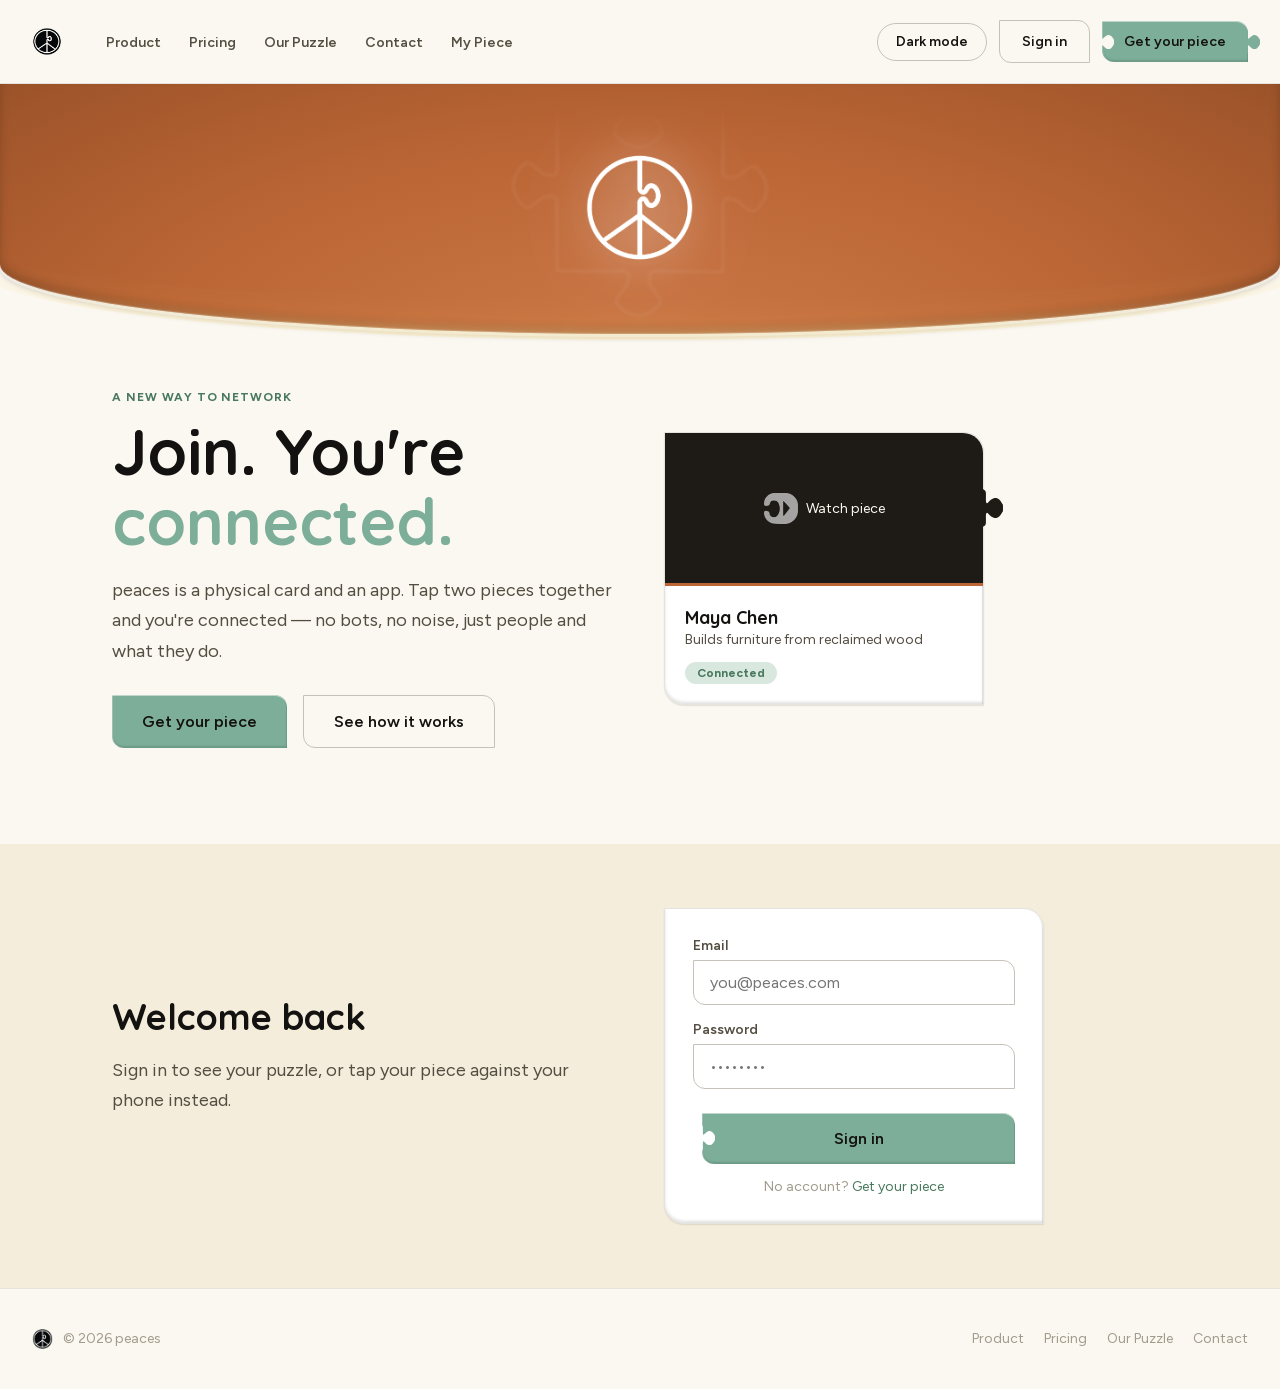
==== commit 99b1df59: "Add files via upload" ====
--- a/index.html
+++ b/index.html
@@ -367,7 +367,7 @@
   </script>
 
   <script type="__bundler/manifest">
-{"2f1726d0-a1c1-4cc7-8fe2-6d62f5da206f":{"mime":"image/png","compressed":false,"data":"[base64]/zlN6vyl78/mTVj9E8RUAQUAUVAEagIARU6FQGt1SgCioAioAgYo0JH7wJFYBQBPVYEFAFvCKjQ8QatElYEFAFFQBEYRUCFzigieqwIKAKKgCIwioDYsQodMSiVkCKgCCgCisA0BFToTENIrysCioAioAiIIaBCRwxKJVQ3AtPqn5ubu/xjc3PrSbMrVu5YPjf3XdLs8rnnZ1fMHRpJsT12TYtp2nqojzRr64cPEnxN412vKwJtQUCFTlt6UtthZmf/dC2DOIM6afaiIEmEx7nY/EMUm78jGRM/GcfmYZKJzFYL340jyR46fxbTtPVQH4n64YMEX5ZXeJy334mg6vO/cgftUaHk3A9KICAEVOgE1BnKSj4EGIhn5+bu7A/MiYbygR2sYzNz7jCDOIM6yVJLB337sxGfVZbLhOc+//GTtOecFZa0b3bFyiOzVpAm7bbtR8ja/PpRBCYgEN4lFTrh9YlyNIQAAoZB9mMrVr4y2x90YwZiE5u/jq2mYrMySK+23x34xGtsI2+MabdtP0J2dsWc1ZBWHumbCFcmmpHNox9FIFgEVOgE2zXdY4yZOxrMYAA9woCKgGGQjUz8JWuSYtDtHjBTWxyv6ZsI40QzArfZRECv3AWeap6bCqBmqBABFToVgq1VLUYgETIrVu7oazFz88zc0WAGA+iaxbn1qBgCscUv3g6eA/PcBwNhvkOFUDEkNbcsAip0ZPFUahMQYLBj5t0f/AZCxjr0+1qMwZ8xobReckRg9UCYP7lICFnfkDG9niNtLa4I5EZAhU5uqDRjGQTwyVhTzy6bjjDYGXwRkSFaTIVMGUDlyvSFkO2P2RUL/4v+wXeG9ilXhVIqjUCLC6rQaXHn1tW05cv/5NZUm8EnY30x222y5p66ONJ6pyMQr4kJUJg5d3h2xVxiiqMfp5fTHIpAMQRU6BTDS3NnItDrYTYb+GbiODr/X/umHKPaTCZewZ9MtCD60QqgeSYQKoCC77PGMKhCpzFdFRqjxiy/oNEsfGCsmWbgmwmPUeXIBYFVTCBUALlAqGWHEVChM4yG/p6KADZ/Zr7MgBmIGJBsoVU26af9CKyiv+l32/8fzK5YuYv7of3N1hZKIqBCRxLN1tKy5rMVK3fMWlt/EtasgQCt7ekCDVtt/XTbuR9mWROkUXAJdPpvOgIqdKZj1NkcSeTZ8rnniW6yA8yTFgg70Nj/+lEEFiEQr8G8au+TDxItePZP1y66rAeKwBACKnSGwNCfIHBRq0kiz/paDRc0KQLTEEjMb4u1n2lF9HrXEFCh07UeH9PeZOFmX6v5QLWaMSDp6QIIpNrP3Dzrf7i/ChTWrC1GQIVOizs3T9MwoRHqnCzc7Gs1q/KU0zyKQE4EVsWxeZj7S01vORFreTYVOi3v4HHNY13N7Iq5Q5jQNNR5HEp6XhQBJjX9xaeHmOyI0nYjpqUrRECFToVgh1DVQNgk62osP7wWwH7pZxiB9Z+7wZRNn7jkz4ZJ6e9sBG5kssOkh/sxO4uebSsCKnTa2rMj7eLhtg95Kmw6GYV215Z/Y4bT6YWTJiv94pe/NGXT8ePHM2kO18vvT62+bKSHOnl4Yz/qbe4D7s9OItDBRqvQaUinl2WTh7kLwuaqK68w6wcayuOPfs+kaVioPPOjH5nhVBbTMuWG6+X337///gXh9Ns337jALwIpbUeZehpaZnUqfNjloqFtULZzIqBCJydQTcvWRmGD6SodkEeFyu8OH7mgnWy/7z6Tpib029XXXHOBXwRSqmWlAnP/[base64]/Crr7GcQTLUYTGWP79yZCBmhKpTMEAL4isAXnEeFUBP9QnFsHuZ+x1851Ez92TAEVOg0rMNgFzu3FThHrLBhE86gdxAgNBi/A4MeM3AGQdVi6MXq07AQwi+EOY7+qZ4TpxpX4a+cXTF3SF+r4IRjbYVV6NQGfZmKrSnN2rf7fps42Nc/o9EgaNBoCA3G71CmtVrGLwKY4+ifXxw4kJg46Te/NQ6oy3zdaJLdDVbuMqbXkyGpVKpAQIVOFSgL1DG7YmBKs/ZtAXLiJPAbMHPGj4BGg6BRjUYcZi8E19/0+cTESb/Rf/Qj/emlMnGi8XZMbrq+RxxYbwRV6HiDVoYwUTuz1pQQqimNwYmZMn4DZs6YcGRarlTqQID+ox/pT0yiaKwNMMGtYn0PG9fyvNSBm9aZHwEVOplYhXGSaJ1zsfkHy01QUWlXDQICGJQYnJgpWx7100IE0FgxwaH90O8hN5GNa+3zcmR2xcodIfPZdd5U6AR4B+AgtQ/OkTg2D4fCHtFOzHrx02CGISAgFN6UD/8IoP3Q70w0AhdAq4yJn5y11gHVevzfF2VqUKFTBjWPZdBucJDaByeYQAEGGaKdmPWqn8Zj5wdOOmUvFUDcF9dec1V6OrTvG8/FRrWe0HrF8jNjk34CQIBZGbOzULSbq6wJDa2GmS2DTAAQKQuBIcB98cabbxnuE3x7gbEHO4nWg6/HmF6PE5rqR0CFTv19YFjsxqzMslKr72bUhNZGreadt982u5988kJ64FvfMrfcfPOiZPuh9GeU3h2bv3KhrrTe0sQDLch9gm8vmaDcs81wH4XEKr4ejXALp0faJXTCwTUnJ71eMguLzV/bAnZWZv/X9GGm2iYTGgP83d/4hiF9+oorzPK5lUn67LrrzQMPfedC2v3Dp82hX/9mUXLpgqPvvLOI1ksvv3KhrrTelBe+4S9NLvWGUhZfH/cR91MoPA34SCLcZles3GVMrzc4p181IKBCpwbQqbIfLLBwhFkYx3UlBgfMI8xU6+KhbL2vvvxyokWk2sVnrl2bCBYGcwb45/b+2JB+f+zDslV4Lwd/aYJvEu1ItS+EJ+30zohwBdxPYWo+8fbZFad0NwPh/i5CToVOEbSE8trZ1o5+sICp7dUDt992q2EhIIMD5hGhpnkjw+A7Klw2bf5qokWk2sq7773vrf4qCdOOQwPtC+FJOxFGJIQROIBHTp5qzZZqPuy5F856n3iNmTl3CLN2reB0tHIVOpV2/MCcZmL2TKu0ZirD1s7DzwyU3YhZCMj50NKh136VaDAMsJdeemmivTD4tk24lMEdYQQO4IEQIoETJrqQBRHCh/U+aNUEqZRpu3CZVcaatWeXzz1vTK8nTFvJTUBAhc4EcCQv1W1Ow4yGrZ2HX7JdUrQQNAycySC6cWOiwTDA/uGjf5KqorV0wAkTXSqIUiEUYoPRqlnvs/e5Z00Qmk9ktmJuI3o0RLzayFMQQqeNwA63KVHjrTpvz622qdLP7daMlm5TU2nFUypDyDAzZ4BMBQ0D55RiejkHAqkQSnC9+WaDOQ68cxStLMuXN282+/fvN9yflVU6tqJ4zbnYHNH928YCJHpBhY4onEuJWf/[base64]/jSVZ6WJP/DbMGjFd2Lpr+6QLMFPTmZrNauuKiRUjgNCAWMeEBkq/TSzg+SIaOcEGtZvcBn4eY3o9z03uJHkVOsLdzls9TcX+G4RN6rdh1ijcpFzkGLAw2yBo0gWYDGq5CmumWhFgHRMaKP3GGiE0U/[base64]/nmdu7s462t/GOlXoCPRq3/EYbxcgNZUEET5oN9i+6wgUIPyWQYigAAYlDQoY6bIWHqL9oMUywUCrZcJRdTPRephkcf9XXXdSn51Q9p/z5Ej/OSCgQscBPGMGEWrW8ehEJmdhfDc/P3jQVK3dMMjgaGbWS/gtg1BOljVbixBggoFWy4SDiQf3RZXNY5LFAufawqvtc66Cx73HVeiUxhCBc+qQLV5JhBph0PhuqgwUIJz2+nXXGQYZHM22rfpRBBIEmHhwX3B/cJ8kJyv6V2t4NYInWQrR61XU3DZUs6gNKnQWwZH3IBU48Zq8Jcrmw5xQdRg0kUtoNoTTHn773bKsa7kOIMD9wX3C/[base64]/LM6Vz7GUVOhaEcZ8qBA7mNByhVZjTWNh5x9YthoijcW3W84qATwQINsDk5rMOaPM8YW6rWPCsOhdHrxjT68GDpmwEVOhk42KqEDg8EFUs9kxNacw2mXWOaXITTyvPDUQAkxtaj2/hg7mNnTuY1FUHU6xRbVPAVqGTAZBvgYN2Q7AADwQPRgYLIqd4qHm41ZQmAqcSEUYgF8Iy0QAAEABJREFUFT5Euvk0u2FuY/+26tb0qOCZdKuo0FmCTq9nZs4/b0978eFw4xPe6VPYpJoND7Vth34UgaARINKtCrMba3oI1mHS5x+QGgWP/8Y51aBCZxF8fnca4Ibnxl9UpeABoamEP6tmIwiqkqoMASZJRFSySNlXpQTrYNJWweML4el0VehcwMivwPEdnfbivn2GnQQ0/PlCh+qPBiKAz5FFyixW9sU+Vgai23zRX0zXajzLF3YtPtftIxU6g/7/2IpT1qTmZy81HJlE0wyqEv1Cu8EmvuWur4vS9UtMqSsCkxFgsTJaO/f35JzlrvI88qoEgnnKUShQik1Cl8/Z8aVAmRZnVaFjO5ftyiMTf8n+FP2gwqPh4MgUJTwghhmChXfYxAen9EsRaA0CaO1o7760Hl6VQDAPflbvoFnBs3xu7rve62lABZ0XOsmNYG8I6b5iBkXAADMqadrQw5yGGQJzBMeaFIG2IoDW8+krrvDWPPysPK/eKhgQjmPz8KRXXw+ytf6r00KHG4AbQbqX0XBYmCZNN6Wn5rQUCf3uCgK/P/ah8Wlu43mtQvCY2Pz1x+bm1nel37La2Vmhk6zFsTdAFigu57hxiY7BWelCJ6ss9m2ie9ScloWOnms7ApjbMCf7MLfxvGJqw//qG8coNq8k44/vigKlPxMoX17ZSvZH6u+nJloPAocblxtYlLAlhjkN+3at5jTLh34UgToR4P7H3Ia274MP/K8sbfBBe4jmqv5awF5v6FxnfnZQ6PR655L9kYzo4k+fJjX2TNPotM48k9rQHAig7fsSPKzl8R9cEK+ZXbHwSo6mti5L54SOj9BoBI4vkxoPFnumte7O0wYpAo4IIHgSc/[base64]/[base64]/[base64]/ebLB85OegcM4b7Ti2o3CpBhRondDp20Pj7VLYsx0GDkRmN1I0ETio/[base64]//353QgMKTFB9hlJbt8HzxvR6g+oa/[base64]/X4JMQoNtNthgMDnQf4qAItBIBB5/4gnDBFKCeQKT2LtRgtYIjRuTV7eMnGzCYeOEztzc3OWolxLgEt74pdtukyBlsAerhiMCpRJRBGpFgOdY6iVwXv07yatber1awSpReeOEztk4WqRWlmhzUoTZh9TO0ajj2IMTwvpPEVAEGo8AFgupiDaP/p1VTVy70yihQ/CAxFY3+HGe+eHThlmI69NBpBrquCsdLa8IKAJhIUBEm5Tgwb/jZ/1OvL1pQQWNEjpSwQNf3LDBsG2FxC3OrrWo4xK0lIYiIIOAUpFCAMHDxFKC3s6/2ilBZimNhgUVNEboDF5o5Bw8kGg5P/rR0o4rcUZqFlSiai2iCCgCFSEgtQSCia6naLYb2ZmlIjicq2mI0On1jIlFtveWilZjixtmQc49oAQUAUUgaASwZEhNMH1Fs8XReRFfdxUdUZfQKdS2wQrcVYUKZWRmliERrfbivn1Gt7jJAFhPKQItRYAJJs+9a/PwI3varWD1wBrkyqL38sELHckQaWYZrogSv//dRx5xJaPlFQFFoGEIbLnr6+bVl1925ppotttvu9WZzlICWIN6vaXnwzoTvNA5d96ImNV+ceCASLQa7+AgnNLonyIgjYDSCx6Be//yL0V4fGHfT3289G3VwCokwqMvIkELHbQcI7C/GmY1nHiuILIeBzXblY6WVwQUgWYigH+HheAS3BNFK0FnmEYcmx3G9Hom4L+ghY7UQlAJsxp9qOtxQEGTItBtBFgILhFGzbt3iKYVRjP4BaMFhY4wPBPISS0ExXaK825CVbku3bH5K4ZZTq7MmkkRUARajQDr8/DvujaSd3i50lhaPt6eWImWXgjiTLBCJ4qNsy+HrW6wnRrHP8xqL738iiMVLa4IKAJtQmDr1i3Ozdl+330G878zoRECUr7wEbIih0EKHbQc27obbXL6SIQmokaz3bkTI1q41Qho47qJwLvvvW+YkLq2nlerMEF2pbOovPWFh6rtBCl0JLQcZg+EJi7qiBIH3/uPj5YopUUUAUWgCwhI+Xn/r40bxeEKVdsJTugMpLOzliMRPMAsRqPVxJ8FJagItAYB/Lz4e10bxIag4kEFtWo74xEJTuhISGe0HInggaefeWY8cnpFEVAEFAGLgJS/10dQwXlj7jSB/QUldBItx0pnV4wktBz2VtNFoK49oeWlEWA2zKRq+z3bzOOPfi9J+/f9xLD4me/0HC8oJJ90/UovG4FPX3FF9oUCZwkqkPbthLhuJyihI6HlSIRIEzzw05deKnC7aNYGItAYlhE0CBkEy/Hjxw2OZ8wxDFIk9hNk8TPfHJNYA0K+0wsnDcIIAQSdxjS6YYwyQZUws/GeL+GmB7dLQUBCp9eT2H3g33793zn32YMPPahrcpxRVAISCCAsEDQIGQRLGZoIIwQQdKBXhoaWmY6AhJmNPpbuo762M53/[base64]/uhoQtTfAAIZD2p34UgcoRQFNHC8GUVkXlDG6Y3Ag6qKK+rtTBTvSubX34//v/XUmMll89WHQ/er7y4yCEjomjHa4tl3hQ9cVsrr1QRfl21kHUEpo6WkjVLUyCDg4cqLra1tbH2j7XF74xIeCeEAVJYJyV4Kd2odOXvvEal8ZI2KdvuflmFxa0rCJQGgFMXPv37y9dXqIgwo5wawlaSsMYiRc9Su9SEJn4S8mylJo7qHahE503zg6uB7/9kHH5422AzE5caGhZRaAsAj8/eFDkBYNl60/LEWqtgidFw+2bEGrM9S5UsN7k1Xby1hPCYtGahU6v5xomjR3cdfeBp55+Om+faT5FQBSBvc89G4TASRuF4IGn9Fi/[base64]/nPz/6n/Jk1pyIghAD3LtFiQuS8knnjzbcM0XVeK2k58ef2/thgxs9oZu5T0lpnnQEFNQmdXs9E5lbj8HfTX3zeobQxaDmsHnYiooUVgREEDv36NyNnlh7u2bN36cmAzzz1/e8HzF0zWHvM8WWQm/6fTaINjWs0sdUidGbnFhA4pXcgwAHrYg8nlPEWD2/[base64]/U2NbkuPDWW2/myKVZFIFyCIzbukTKEcxMGcd0Xu7u2LrF2Yk9XNdjjz42fNjR3+Wb/abj+EPwlKCZc9Xy5X/iZHUqg0TlQscyeadNpT6uDy4PLCpuqcq1UGcQcDFLYfpFG08jvvjmmPBjCQC/UHAxNFo9ZaQ0HqLuXJ9DCRyaSgNzKNYWF/5dg6iG647N+XYLnX5seFx6c8/rrls3jFfh37967bXCZbRA9xD44Ngxp0ajjaevDOCbYyeCg8KY1RAig8PcX5TB/yMleFyfw9yMtzTjAw99x6llGzd+0dlBuPAAABAASURBVKn8osI1mNgq1XTOOQYQuC6S2rN3zyK8W3ygTXNAQMoEKyVsaAraVxGzGmVG0/ccw3ZTejyHaHDpsX4XR4D+LF6qXwJts8kmtkqFjoWstGnNNWqDWR6qreVBP4rARAQwwXK/TMxU8cVH/sO/d66R4AOWCzgTsgTW/6vP2f/6KYuA6ybDTTaxVSh0ej1jypvW7t22rWz/JuXuvsetfEJE/3UGgZDuF3wAUhMmlgtICFTX14nUciMFVCkTAHzMZVnacuedZYsuLVexia0yoTNYELq0wTnPEK6ZM+uSbDxkhJAuuaAnFIExCHC/4EMZc7nS008/84xYffh3HnzoQWd6hIc7E+k4ARcfM/gLhq9XGsVWmdCJHfw5rqa1Awd+1vHbW5tfBoGfHTwoGm5chgfMYQjAMmXHlTn89rvGxaeQ0nV9LlM6Xf0+YO8vl7Zv/spml+KLysZRvH7RCY8HlQkdlwWhru/MwaTgEUNB0koqJATQCu6///7aWEJD3/1DPy8YdPUpAIrrcwmNLidXE9v2++4T3Iw1rix0uhKh47oACXDL3pw8uAweZctruW4jwMCAT6VqFLhvCXP2VS/tcqW95prSqx9cq25NeRcTGyD8+ZVX8iWRVs/O/ulaCULTaFQidFxUt0nbikxrHNfVtAYKmlwQePyJJ5JdyV1oFC0rFd48qV5XYUro7iT6UtfaTMfVxCaqbc6cr8TEVonQMaa86rbt7rud7rnX/[base64]/n6TPvQsecN6WFjiuYrp1p9E8RyECAnZtdZ6fDZNFweBlb1QIHHo6+fZQvTTUj4BLCfvnq1WLcu/jf8zLhX+hEpnQo3rSXYpkJfz7NIBOq1UsdQACNhwkNgsJlsEDYILw+u+56U5cZWGKfuTH7gHXgTpBr4v6/2V+aGAvncUWUJrC4YGklYTGZ8Udehc4gBG/V+OrHXyFqjVW343NMviLhJJ1cg17tOgIICl6Udv266wpHtzEpQtggvOrE8Q9//Mi5+ksu+bgzja4T+B+//Z0TBK6uiIuVx2uM6fUuHsv/8ip0jEMI3mWXXebU2o8++qNTeS2sCORFgBX+RLeh+bCDAAIFLWa4PBoR54lMu/[base64]//NCpasGFul7X63gTOufPz5RW0VwXO/3P995z6jwtrAgoAopA1Qi4+nUkF+p+bG7Om7Yz4wtYl3hvF6cY/pyQbOa+8FW6ioAi0D4ECKEv2yrJhbpRHJVWGqbx703oGFM+iODSf/kvJ/E98Zr6cybCoxcrQICXa2HqGE0VVF1LFS6+iFoYDrjSw0cOO3HnaiW6ULlDENgFGmN+eBQ6prRd0EViSyx2G4OVnlYExiLAw/74o98zpxdOmjfefMs886MfLUlc+8WBA2b7PdsE34MyliW90EAECL93YfsTH7/EpfjFsg5BYBeJZP/yInQGi0Kza5xylkWhU7JMvKz+nInw6EVhBBAgiTD55S9NnskSrwN4fOdOc/z48UT4uN7vF5pT8ofgSvaSHGixUQRcQqevu27dKLmyx3J764xw4EXomGXnStsD199YWkFKmqbrDhIY9J9nBNBsfvvmGwYBUrYqyv79++8nwqcsDddycivZXTnR8ikCLtYal6Umaf3pt69gAi9CJzLmclPyb/369SVLGvPivn2ly2pBRSAvAvhqfmE1G5ew/uG6ED6Y5obPVfX7U5/[base64]/NLZTScuDPZVGoS8QHdWtSBMYhgAZOGPS469Ln0XjQqqTpjtKroo7ROvU4HwLH//Ef82X0nGuwnZloLeJCx8X55LIoVBQVJaYIDBDA1LVnz97BUXVfaFW+w6nv3bbNuUFq0naGMJPA0XfeyTyf5ySTljz58uQ5a4y4iW260DHF/qIo7hUrcTG3i31ZV0VfxFF/ySGAqcvVBFWWG8KpEXply08qB13XnYl5R9CkOvRaeQRCec+RFRDlw4nHNN/SHHOl5GmXyLW6Hu6STdViLUcATUNy1lgGLoRemXLTynxxw4ZpWaZe/+DYsal5NEM5BFzXG3Lvlqt5cak4jkorEYspXTwSFzrGyDNpcvy5hhnmqEKzdAyBbXffPa7FlZ1H6OFTkq7w3m9+05mkWhecIZxIwCWC7bLLLptIO//[base64]/UGYQqc0gaGCh/77r4eO9KcPBFz2YLt8tdwm0S7KRBYuwQidLObynlOHZl6kup4vX/sxZ+XLuTQXYcS3bNxoUn8H3xxzfmnuYmfY861sUAEC64V9Py1W4ZjcmNb+8NE/[base64]/4T3/rd6cQEF0gKi10SvXEpz75yVLlKDTNpEEeTYpAFQhMW3RJxJcP8xT1pskl8m4SRnds/oqB/0l59FpYCEi8FXbQIrn4a0tQTOjMzv5pLaa1aSYN20b9KAKVITAtpBnz1APf+lZl/EhUxMTupZdfkSClNOQQmEqJicjUTDVkEBM68bJzvRr41yoVgaAQuOSSj0/lZ/cPs8OqpxasKcODD7ktlq2J7VZUG877ino9KUDFhI4UQ0pHEegCAk3RdnBko511oU+0jeMRcHkj9ChVMaEzc36mtCSUXEcw2kA9rg8BrXk8Amg7LlvXj6csdwU/Tjgzbbl2KaV6EZgRq37mfC0+HV0dLdaDSqhiBDZt2lRxjfmrI8pO/Tj58dKc+RGQEzr569ScioAiYBHAbIX5yv4M6oPAuWPrlqB4ag8z1bbkE5f8WbUV5qhNhU4OkDSLIuALAcxXmLF80S9Kl10T2KBUw6OLIhdm/j+/8koRxqygWC9CyBKxtOx//[base64]/ft84YDgg3tRgMGvEGshMcgoEJnDDB6WhGoG4Etd33dfObatYa9zyR4QXsiUu7TV1xx4XXaEnSVhiJQBAEVOkXQCjqvMtdGBN59732zafNXE+GD76WoAELQsOUOmg3aE5FyrA9qI1bapmYgoEKnGf2kXHYcAYQPvhcE0PK5lQYhghDKinjjPAmNBkHDljuY7DoOoTY/EARU6ATSEcqGIlAEAYQIQoiIN4TQcOI8STUaY4pgqnmrQUCFTjU4ay2KgCKgCCgCFgEVOhYE/SgCioAioAhUg4AKnWpwHl+LXlEEFAFFoEMIqNDpUGdrUxUBRaB5CGy/777mMT2BYzmhE5sPjP4pAoqAIuCOgFIQQuDDDz8UoiRHRkzoRDOmFqHziY9fYvRPEVAEFAFFYCkCIUYwigmdpc2t5sx1162rpiKtRRFQBBQBRcAZgSCEDgvZnFtSMQGtThFQBBQBRaA4AkEIneJsawlFQBFQBBSBqhA4b8whI/SnQkcISCWjCCgCioA0Aus/d4M0ydrpyQmd8zNH6mjN5atX11Gt1qkIKAKKgHcEPvXJT5aug/cllS7sseCMFO3zM+fnpWgVofOl224rkl3zKgKKgCLQCQTee++9INspJnRcWsfmhC7lC5TVrIqAIqAIKAIFEfiYMWJLYoIQOkb/FAFFQBFQBJYg8MyPfrTkXB0nFhYWwhM6ZxcWxKIbioL6qdWXFS2i+RUBRSBFQL9bicDhI4eDbFcwmg5vOCyL0GWXqdApi52WUwQUgXYicPjtd6UadkKKEHSCETq/eu01+NGkCCgCioAiYBG46sor7P8gPqKRydJC53U/EE2m6hJWOJmyXlUEiiHwnW8/VKyA5lYExiBwySUfH3Nl+ulDr/1qeqaackgLndLNOP6P/1i67JVXXlm6rBZUBFIEPnHJn5n9+36SHpb6Xn/T583phZOmjYv6SgGihWpB4OjbRwXrjQLWdBxeb3D0nXcEQVJSikAxBO7a8m/M8ePHjdS6r1/88pfm8Ue/V4yJgrk1e7sR2LhhQxANjKJYdA2mqKZT1+sN2vaSoyDutI4wgd38t2++YXyEpnJfQlujKztyMwXUzLfeelOMmziOwhXLIulzAAAQAElEQVQ6scMCokO//o0YSEpIEciDANrN7w4fMVdfc02e7KXyQPvv339fzW2l0Ot2oTXXrCkNwB/++FHpsqMF4ygO17wWjwqdUe49HjNj9UheSbcIAXw3mL58aDfjYMLcdvttt467rOcVgSUI4B9ccrKGE9G5ZeFqOq7MuazVcYn0qKEftcqaEFj/uRvMzw8eNJi+qmbhhX0/Nb84cMDoBKlq5JtXn+s9Imk5OnPmf4er6bgy57JWR8Omm/dgVc3x3ueeNWgcmLyqrjutb/1NnzeY9NTPkyKi31kIBDSJFl0YSltFAwkgaNMxmyr/aNh05ZA3pkLMaTj0v7x5czA879+/X/08wfRGeIx84uOXlGbq1ZdfLl02o6ColgN9H0Kn9MZwB6zZA6bKpM/fdFOZYlqm5QjgRyEUuk7tJgti+EHrwreEUMzKo+e6i8B1160r3fgPjgnO+x2WwYxrQKbQGZc53/lIXDLmqZeHOE8+zdMNBDBfYU7DjxJyi/EtvbBnr4HfkPlU3qpFwCVyzWXyPtpKH8tgPAgdU1rTcXV+4SQ2+td5BHDCYr4KyZw2qVOIUoJf+J6UT691BwHuiRBae96YQ0b4T1zouMZ0u+wZFMoKXuE+UnI5EcBMhbkKR7285puTiZLZ4Be+WTtUkoQWawkCrpMP18n7MIyuEcnDtNLf4kLH9Q1zL/6XF1PeCn9jqihcSAu0AoHUd9P0e4C1QwQ9IEBb0THaiMII/LnDXpIuy06yGHWNSM6iKS50Bm+YKx1md9jxxUNqG8/q5nafQzsI3XdTpAfQegh+uPaaq4oU07wtQcAliMBl2clS+KKpu4YuLTP9jLjQGVRZOpjA9cVD+kK3QQ904AszBIst0Q7a2Nw33nzLbL9nWxubpm2agMDlq1dPuDr5kstu/Usox3HpcXwJraETnoSOWwSbS5y5+nWGerfFPxmM8YGE4nD1BfXjO3cmr1tQc5svhMOj67LTueRu/T4i10Dbj9Bx3CDOJc7cJdQQQDSFjwDBAgzGuThtQSYGIcKqW9AUbcIUBDAVT8ky8bJkEIGPyDWY9yN0zi1zUstc4szbPvOl07qaCInHnNb0YIEy/cd9rS+HK4Ncs8q47KziEvmbhdLZhTmncTyLJue8CB3XiIf/+d578FY6MTiVLqwFg0QAcxor+Bl8fTK4+8knnchTXvrhH2YIDND0hs/p73YggAnVZUJVIPI3D2DHjJmfz5OxaB4vQmfAxOuD78Jff/jonwqXGS6gfp1hNJr9m2hEZvhVmNPu/[base64]/V/P7Yh+JVoTXdcvPN4nRTgpgaieBjYWx6Tr+bi8CWO+8szbzs+hxjfAUR0EBvQmeZMU579vzhjx8Zlz9myS7ltWw9CCBw0G6YyfvkAPPX9euuM7t/+LTPasyhX//GUA/1+aqIhbFsbuqLvtKtBgEWBZetCbNu2bJZ5c4uLDiN31k003PehI7rzgQ8rCmTZb5dVNUy9WkZdwSYsSNw3ClNpoA57Y6tW4zrQuTJtVy8Sj3UR70Xz8r+YnPT/ft+YnBGy1JWalUgkG+SPJ6Tjz764/iLha/42YkgZcOb0KEC64xykpYuNnEXVRXeNVWHANoNAyYzdt+13rH5K4k5zTVYpSif1IcZj2AFaft7ygtm5Z8fPKgvh0sBadC3S/AT99O7770v2VqncXsaI16FTuRoYnPx66Cqus4epoGn190RIBQa7YYB053aeApMYJbPrTQvvfzK+EwVXCFY4QsbNhgGCh/Vcd/jC2ORoWo9PhD2Q9PFnCztz4niqLlCx5yfcWL+f/z2d049fNfXvuZUXgsXRqBQAaKvmhIKXahhUzKj9Xx23fVew6rZj053MZjSEYFcZoLgwoq0P+f06eVO4/a0tsxMy+ByfbBItPSO00QUuThgsXPrbM+lB/2URQNl7Q3RV35q6FPl3iF6DO2ifyas//h5MLf54gp89TUJvtCVo/vl//fLTsRcF9Mvrhx/zvz84nOyR16FDqy6+nVcV9mu/1efgw1NASDABKDKUGjWyrgGpPiEDY0HgfiZa9d6NbfxmgTX2bRPHFpPe0IDWWfF5GBClomXCE7hPpqYqdhFr1oOrHgXOpGjX4eHEkbLJpd3U5StU8stRYB3w2DucbFdL6WafQbtxncodHbN5c7iBN60aVO5wjlLYW5D4OfMrtkqQmDddeucavr53/6tU/nRwr79OdTnXei4+nVgEmnOd5lUxSBXhq8ulSEUmnfDuMzo8uBFsAA7C4Ss3YxrB6bkSy+91Kufh2cBwUO04Dg+9Hy1CHzhX/9rpwp//w//4FR+tLBvfw71eRc6A7/OMSorm/b/zf6yRZNy+BCSH/pvDAJ+TmNOqzIUmh0AGLz9tMY/VcwkmATR1HzVhuAhWpCJgK86lG4+BHg+XKM2ZSdY/v05IONd6FCJiY2TndA1is0lBt7oXykEMKfhS3B9qPJUjnZTdyh0Hj7z5mEgoU1585fJx5oo9fOUQU6uzBc3bHAiJh2EEkVxJesJKhE6kZlxagyzV5d1DczujP5VhgBrbzCn+a6QfdNYe8P94buuqunTJgSPi2l5Gs/q55mMkO+rrqY1V3/3aPvic8ucxulReuOOZ8ZdkDwvYSfc+/zzTixhy3YioIWnIoAZkxBd32tvmIBggmpSsMBU8DIyIHjYxQDhmnFZ5BQTMtZL0XciBJVILgSIWnOxAuC/zFVR/kwnBq6Q/CVK5qxE6BgzP2/5K/1+HVvW/PSll/gqnXi4sKGWJqAFxyIArgh1VsKzIn5sRoELmBRY0Y8JSoBcI0ggXBGyrDvywTABHvQdGqoP+kpzKQI3/cXnl54scEZ6Qah1gVSi5dDEioQOVUVOjcLJ6vrQudpQaUVQKQBmiISqKhQacxMmBe6FAJpeKQsIWYIMXJ+BSUyjoTJ5mJRHr8kgANYulLgfXMqPlo0cXSCmwF9lQmeZgJPqwIGfFWja0qyuNtSlFLt9Bkf0/v37DTNln0gw0LKAEnOTz3qaQJtdDDyYVi40HYsA5jbMPxdO6g9RBFxNmT78fBIukLwgVSZ0+q86ICQvL2tL87ma2LCh6sO0FNeiZzCnEQqNI9qnOS313TDDZwFlUT7bmB8tj9Bwdsv21T4mEbwcznVw9MXfFLrBX8aU6cLkU0/LvgMqNtGrxszPu/BUpGxlQmfAlFM0AA/ci/v2DUiV+9q6ZWu5gloqQQBzWlWh0KzSlzYjJI1owT9CxH2/HI7BUV8OJ3uzSAhy6WeiqlDpFMlKhY6Eie27jzyS8l7q+/M33VSqnBYyBnMaCwt9Y4H5iNX5ak6bjHT6cjg0wsk5y19l01y0WrTb8lS0ZIrAvdu2pT9LfRNIU6rghEJnFuac/O0TSGdeqlToSJjYGIhcbJqYg+pejZ3ZEwGfxCRJKDTmNJ9sMnjiu8F8hFbrs6620AYnXpPgYzBKMcIsrS+HS9Eo/81zBJZlKfB8EEhTtnxWuapNa/BQqdChQpucTGy2vHG1af7br/87yGjKgQDaDfZ9hHWO7KWzECyAOU19N+UgZDAiuq9c6eml6H/MbdwP03NrjiwEXDf3lH5ZGzxWbVqjzsqFjoSJzfX9EThK8U0AgKZsBDCnED7rW7uhdmbpRGWhxXKsqRwC4IemyIy4HIXppbgfuC+m5yyao/357/3mN50auWfvHqfyWYWrNq3BQ+VCR8LEhknBdZX2Mz+UjQABzLYknJ2YUwif9dkmBkd8N8zS6VOfdXWFNpoii2fxi/lqM/cF5lYmJr7qaBtdTPpoi2XbxbNC35Ytn1kuNlaKzc9nXvN4snKhk7Qlincl3w7/jr7zjkNpk6wtYXB1ItLCwkQrYUZxeUDywEIUIr4IFTZ50CqWB0zxi6FBFiuZPzf3B1GMbOyav1R3c7qa9J/6wQ/EwYsqXBBqhv5qEToSKp2riQ0M1lx9NV95U+vzMRsjWsl3Q5mFu0Yh+uaxDfR/dvCgAWufbXns0ceMajyTEcaUj0l/cq7JV998683JGYpfPXH69D9XGrWWsliL0DFmfj5OFiSlbBT/ZjbHflTFS14swVYU+sCYZNAgLJbt7i+i4+cXixqZheN/8FODUk0R4BkBa1dTdEov65vBFI1HrQZZ6PTPuZryidYVN62ZyDmgq9+64v9rEjrGzMSRc6NZJEWHFG/2xRJfuf32iwcd/EU0EoOGSyhnHtiYceO/YVFjnvyaRw4BNgwlss31WcnkaHASkywBBjqJGwAy+MJ6gGAeHJb62v83+0uVm1jo/Izz+DuR/oSLMxOueb00UO2OuVby87/9WycSaDtOBBpcmD22iEby3QR8C8y4mXn7rkvpZyPw+2MfGl6TQGh6dg73swQYsPkr5iR3au2g4OrLAQX5iVp0tKrXGMD/aKpN6MBIFBlnaYvd2jj+dW1LdwYFoo9cZ2DTYCfiBhMo0WnT8ur1ahAgNJ1JgK/auKfYBJaFkL7qaApdTI7g4cIvz49L+cyyAoFcmXRznqxV6NjKnYUOs+fJNuvpSKDtMBBPz9nsHJg+MIGwlQ3RRz5bgzmN0F1MoD7rUdrFEOB5YRLgcz0P9xYLijHdFuOuXbmfeOIJpwZhDvXw/JyQCORyaZgd912Ku5VlzY5rQAEcuO4+DQ1XZx80Qk7MPKtae8OApua0kO8GY3BMMylgcuCLU0y3aNRMdnzVESpdJncIXxf+HvkP/96leHbZ2LxizPy8qfGvVqFDuyUCCpi9uT48qMGow/DUtsSMk5mn60MwDZd07Q0D2rS8er1eBKid54bJAf3GsY/EPUegShcsCSl+tBX/Vnpc5hvfm5fnKF7mvEayTHuGy9QudKQCCiS2iHBVh4eBDeE3M0xCoZlx+uaHUOgtd33ddzVK3wMC9JsX38EQr/h5mPwMnWrtz2133+3ctv/[base64]/6ddPd+Vc7nVnwseWNZerYmYUFxln7s95PEELHmPl5kzi43MFwjWSDA2ZjfDctMcvCcet7KxtmYphjMMs0DSPldzoC9KvEczSuJvynpxdOGrTxcXmaeJ7nj7a58i6xDGSUB4nlKaM0yx4HInSMWTZjvmsE/iQiKHbslwAAEABJREFU2ZiNNcnMhrkCe3kVwQKYMIl6whwj0F1KohgCleVmFwMmFji0fVWa7mLgi37VdPfs2etcJZijcToTWkzgxOmFOWcXxmKS5Y+CETqET1ttZ0/5pvRL0mE4tftH5f8/+O2Hkj3JylOopiSzRUKhsZf7rDHVbjBhgrHPupR2GAgwsbhl40bjU+thgkewCxFfYbS6HBdYR/BblSvdL4V/FMz7R5L/I2tWs9YkSZIOtIIROrQhnjEWHOP8J+GE4wb64oYNzrz4JIB2w2wRXn3Ww2wXW7+fB8In50pbAgG0Hp+7GBDswoJlJlAS/FZNA74Rnq71PvjQQ64kMssvq3kHglGmxIXOaAVFjs8uLByy+V+3yfkjMTtDe8B05cyMMAF4YmYFf8KkF5FDu2GwYba76IIedA4BdjHA9OOz4UygmmTWTrGQWGqBlsP+eClNse/Y7EmsSGIE3QkFJXRoThwZMd8OM3Tj+PfU97/vSEG2OA8lodASM6tJnPEQ4LthsJmUT691BwE03eVzK72+o4foUSZUTUGVfRslLA1edh+wIEr5yi0psU9wQkdK28Hv8OBDDzoDheqPGcuZkAAB+OChFCA1kQTBAhoKPRGighfblR2/HveIr1YxoSK6LXQ/D/yxb6MrDlgTWGfoSmdJ+QC1HHgMTujAlJS2c/jtd0VmZZixCIeEtzoSdVfxGoLUnMagUkc7tc7mIMA9ImHCntRidjHAXzIpT53XJHYe4JnzZU0IUcuhv4IUOlLaDg183HGnV2iQJMIhoVM0ob4TCi0R/z+pbmauak6bhJBeG0WAAAOfL4fDbIWfB3MbfszR+us8xuqARubKw/333+9KIrt8oFoOzKZCh99BJSltBzObRAg1DwACoCqQmOGh3Uio79N4xkHMzBWspuXV64rAMAI4vzHFMmkZPi/5m8GdZQFo/JJ0y9Li2cT6UbZ8Wg6/KX6y9FjyO1QthzYGK3QktR2JEGrAQgBgx+W3z8Qsihmeb+2GQAscw75ufJ8YKe2wEGDScv2667wxxaQPjb+K529aI77zbZnQZl8h0qx3DC1ibRjTYIUOTEppO9DCDMC3a3rs0UddSUwsjylBYhY1sRJ7EXu8hkJbICZ99FohBPCh8i4l/BSFChbIzHoeJmUFiohmxdohMRlEM0RLFGVuQCxkLQcWgxY6ktoOHSxhZiOaDcEAeJKJUGgidjAlSNIdpYVKjwDGHj96TY8VAVcEiMLCN8ig6kprXHkmZewxWLWfB2GHtWMcX3nPY2GQ8jUvqTNgX07Ka9BCJ2Hy/[base64]/uAy+Lo9m7aB2kh5u9+jvRggdpLeV4o+MMl/2+N6//EsjYWbDv0NYc5GbnbzsqithG57Ufm5wZploN10zp03CRa9VjwCmJPw8rLz3VTuTN8Kqeb4k6yA8GtoSNLdu3SJBJptGZKwbIpydpM2Ev0YIHfgfvA/iBL9dEw8BdlVXOpQnkiXvbtTXXnOVwQ6NsKKsz7Rp0ybDLNNnHUpbEciLAM8cK++ZCOUtUzQf2gjPF89Z0bJZ+aGDFpV1reg5LA4EWRQtlzN/MG8FzcNvY4SOMVaKJ9I8T7Om58Guin11es7pOXAwMiOalBMV/Y0335qUReQabWLtjWo3InAqEWEEmAgheCQsDeNY4znDfD3uep7zaEyPPfpYnqy58niLVrO1x5G500z9CydDg4SOMWcWFnjfjsirD+gC7KuYofjtmpgRcaOO0kEYEd4ppaKP0k+PeYh5mGlTek6/FYEQEUgEz8aNIvsijmsf5msmegTrjMsz6TymOqwYk/Lkucb4gk8VTS9P/qJ5YhO9OlhaUrRobfkbJXRAyUp1kVcfQIuEGYpvifTCyOtquekRRqj9EvTH0UB1Z6EnD/O4PHpeEQgNAfyNvv08BOsUFTwsh5B6Zp/6wQ+MR6vDiY9FsfXlhNazk/lpnNDpS/Vo9+Rm5b/KDcGgnb/E+JzMjNLAAgSOb+0GTloUCk1zNHUMAfw83MM+m43gweKQpw7yYS7Pk3daHrQc2jctX9nrUUNCpEfb1zihQwPOnFqBtiMSVAA9ZlyYp/jtmhA8ODN9Cxz4ZcsRDYV27TEtXzcC3MOYoKQmf1ntweLARDDrWnoOjYh86bHrNxF7rjQmlD92emGBcXBCljAvNVLoGCMbVEDXYJ6SWL8DLZ+J2RO+G/j1GA3jswlKWxFYggAWByZ/BMIsuSh0gokglgi0mVGSnEMjGj1f5phnFCEq4scZw4B1MzQqeGC4GQ0VOvJBBYDibddXiAslfFDquxECU8kEhwCBMD79PFgi0GYQMmnjpTUc3pGDEE3pi3/HZk/[base64]/xP4xY2HmIkawICHMfOzSy4yvYFHNrgi0CgF2D0Hbr/N5nAYo1pHhZ3Va/hLXT5w9tUJ8nCvBh3ORGWcKARDg9QdRZMQ2BKVJzFi8btBHJRmJCDp8N5j5Mi7rKUWgkwig7ROCzPMRGgBEk2Id8clXG8xqKT6tEDo0pm9mM2Jb5ECTGx2Ng9++E7M4ZkubNn/VIPB816f0FYGmIcBzwfPBc8LzEgL/FQQOmLaY1dL+ao3QoUHS0WzQROPAt8JvX4mFntiDfc+WFvGvB4pAQxHgOeF5qZt9nlt8Tp75aI1ZLcWpVUKHaDZjIvFVuvhWmNEYD3/QvWPrFp/[base64]/y3FOHO6UpFCKzg2UgU3I19nJrhQ494iOMGrrMdLAlY9vlWCrxHg+2X896A6lUHUpHEWgzAg/cf7+X5lWk4RgTmz2DNyR7aUcIRFstdAD4zKm5W+232KagllbywZaMbTc5EPzH9uujbyAVJK+kFIEWItBvEpYCnp/+kdx/[base64]/ObFzGyc4IHdref/lRJPoaBOiSuEFxNvJbOhFSjb1amq7SUwSaisBVV15hJF++NoxDhSY1Ow+OXh0EPA2z0OrfnRI6xszPnzm1Av+OeGABd8mhX//G+PDxQBt79W/ffMNgTuBYkyLQeARKNoAJ2O8OHzFSL18bZgOBU5VJzZjo6NmWvK7AFPjrmNABGeuo6wcWeBE8+Hh8hFPDOQ/Zzw8eVD8PYGjqHAJMuJh4MQGTbjzBQJjUqhM46QJQOx5JNyZweh0UOoPAgsh422LCVzi1sX8IHvw8zPbsoX4UgU4gkPpvuP99NJjlD5jIfdDOohlH5tauBA6Mtr+TQgcQWIAVWQcev8en8lfQeD5z7VrDbrTlqYwvyWxv/76fqLltPER6pSUIMMHCr+mrOfhieV590V9CNzJfY8eUJec7cqKzQof+TRx4niLaoE9U2y0bNxrsxBxLpy/ddptRc5s0qkovFAQIFvBlTqONmNTwweKL5biaFO1mwltNXWHW0mmhQ5ecOb3AxqCibxyF7nDCTuxL48HcgLlt73PPDlepvxUBbwhUQfjaa64yvoIF4J/nEZNapRqOneCeOXXSm1mfdjUhdV7o0Elnkq1yIi+h1NAn8cInHJX89pG+vHmzUXObD2SVZpUIECzAbhxvvPmWt2rRcHgeKxU4xrw+mOB6a1dTCKvQSXrqQii1+Dt4EvL2H8EFOCqxH9tDLx/[base64]/FTgDGOtQmcYDfu7KsGDPXn53MpE3bfVevtgqmDjUNV6vEHcFMJB8cm6G3yQaOW+GatL4LC7/cLCwge+29c0+ip0MnqsKsFD1aj7d2z+Cj+9JrQewk8xZXitSIkrAhMQwNeIsGHdDT7ICVmdL7FUgYldHRoOAicZR5xb0T4CKnTG9Glyw3jctWC42pdefsXwml2f0W3Uh70cUwaaD2Y3BgDOa1IEfCPA+2647/A1+hY2hEPzPDGh892uDPonVOBkoDJ0KiihM8RXED+TRVyR+VoVzODcJLrNd5BB2hbMbgwACB/VflJU9FsaAcy6aNg+3nczyivBOZjSWJDN8zR6vYJjFTg5QFahMwWkKgUPrBBk8Nl113v39VAXCeGD9sNMVDUfENHkigD3EfcTmg1mXTRsV5rTyr/68suGUOgaTGkpaypwUiSmfKvQmQIQl6sWPNSJaeD6ddfxs5LETBTNh2iiSirUSnIi0KxsrLXhPuJ+qorzF/[base64]/u1ObkT9md8zyeA8IETsjl70f4iBG82HgYbbLQOS90iZW0CKemWSg6RIggGbje51NFnQsoCaqE3Nz1vXqziFwdC81F7xV6DigxxYXZ05xA1YreGAZrYeInTq0Hupn4GG2y0CEXZ9zmtqFAJMKtFsmGWi6dbQOczK7CrCAuo76h+uMTfRq/3nXvdSGcSn6W4VOUcSW5B+8FiE2e5ZcquAEWg8L4ng4K6guswpmvziTmQ0zK87MpCcbgQD9xySC/mRSUSfTD3zrW4aFnnXycKFu+3yfPXVSN++8AEipH0khFToJDK7/rOA5vXCnsTemK6Uy5VkQx8OJCQK7dxkarmVwJjMbZlbMgIUAYqbsSlfL+0eAzTcJecZkSv8xiaA//decXQPCBu1m9w+fzs5Q+dnoPn0BmxzoKnTksDTJjVnRtjlZbGOCwO5NdE9dwge+GLAQQMyUMc8QfKACCGTCSWg09AsTBDbfJOQZk2mdHGIqZs+0cISNOWHs83zm1MlddeLStrpV6Aj3aB2LSEebQHQPwqdOk9swTwQfpAII0w0z6+HrIf1uOy/gz0QAjYZ+YYJQd5u5T9l9A1MxgTJ18zOov78GZ2Hh+cGxfgkhoEJHCMhhMhcXkVYfYDDMR2py46EePl/nb0w3zKxZvc5MWzUgv72RajSYOxE24O+3xmLUMaVxn7L7RrGSPnNHhERfToSqz1q6SluFjqee54btR7qY1z1VkYssJjceatY31GlyG2WW1evMtFMNCH+CCqFRlIofI2Twz6RCJtVoMHcWp+anBPchJuDATGn9xlq/bP+51Qi1PiD8l00qdGTxHKE2P3/m1MJ6Y6LdpuY/1jdgcsNuXjMrmdXjTxgWQmhCmIIyM+vJRQigLYIVmgxCBv9MSEJmmFnuP+5DTMABmdIGLEaDgAEVOANAvHyp0PEC62Ki1hG5I4pn/m979oRNtX6wm7OwFLNGrYxMqRxNCFMQAymJmTszeAbYLi9IRZMBA/BAMIMN2iJYTYG01svcb8l999B3auVjTOUn2MzXPqcaMDAGIMnTKnQk0ZxA6/Tpf36FvZpMxTsYmIw/FpYSIYR5AzMH5o6MbEGdYubODJ4BlgWpDLYMvKTbb7vVMBC3SRjRHhImR9pIe0loMmAAHgjmoDopgxmEDfcZ9xv3XUaWmk9Fif8m8cPWzElXqlehU2FPX/[base64]/fMMnCb5zVBF0FjQbglYw4wbM6AnM3Vbg7AiYR3fWAqWgQqemjmE9TyjmthQCZqTDmk8dG4qmvPj6RmsYTgil0eRSN5rJKD0EynCdBE241BFaWcyz7IaRajYErYTG4xA/r585NXd5Yu4eOqk/q0NAhU51WC+pqW9uO2nV+/qj20aZQ/[base64]/+Lr+bh4C9CMTCiYWCBoCTJrVCrSbubVYD5rFdze4VaETbD/3tR5ma5bF4Hw9lqclH8xv2PnRfhi4MMksyaQngkOAiQKhzmg1CBv6MTgmczEUHeV5Ue0mF1i1ZVKhUxv0+Spmtma1nrAi3KawjvbDwIVJBtMMgxmmGkJrpxTVyxUhwISAMOekfzZuNOwYgFZTUfXi1URJZNpJ1W7EkZUnqEJHHlMPFOfnk9nb+WXXmgC20TEF/jDNMJhhqiG0lv23EEAFSGhWIQTQaJgAoM0wISDMmf4RIl8XmdeXReaTGplWF/zF61WhUxyz2koQgWOFD1rPfZaJYAMNLG9jP+y/hQBi4MMMh1lHhdBYuJwuoM2AbypoMH0yAXAiGk7hYwTcnDm1sH5hYeGDANhSFnIioEInJ1AhZbOCZ5c1uV1uAtnDrSw2mOEw6wwLIQZIhBADZlm6XS0HbpjMEOYIdbQZ8G2RoEm6tm9Km1tLwE1yQv81CgEVOo3qrmFmrcmNPdwSk5up9UVxw1y5/[base64]/WnKxRaXkRa0A+FToN6KQiLLJ7Nf4e7N62XCODDSzfhT+YlBiQSQzQaWLQThMD+nAqXIlDAYTKcN1E8aV8EdWX8psKFtrjUF3Ti9r7NrqPSRT3s9/[base64]/[base64]/pjvdX6ylKnSK4dXJ3JhGLmg/kWGbHfX9dPJOWNxofDXG3g92YtKzwmYH+wAuzrH0SM8oAip09B4ogIDVfhYWnreDTN/3k5jfrDmlAAXN2nQE6O8k3PlfnLW+Gg0MaHp/Vs+/Cp3qMW9Fjdjq7ex2l01rcRYbE+026v+xELTxEx01doJBP9PfNmm4s9G/sgio0BlFTo8LIzAQQDvOWP8PA5OxA5RNdqAy+tdYBJYKGvq5sc1RxoNBQIVOMF3RDkYYmJgJ29TXgKzNP7H9t6N5bW7FiaSfbH+dOTX3L+g/m3bRn21utLategRU6FSPeWdqZMDC5n8W2/+phShKXjQXWTNcpFpQEHdBdDSKzCNEJ545tdA7Sz9Zn50xSyLPguBWmWgHAip02tGPjWhFfwHqSWuGO7mW2TSRT6a/EFXXAlXSg5EV9tHuyAp/8LeazFr2PiM6sZLqtRJFwCKgQseCoJ86EBhEwiULURcuZxBkMDT9gAQNyTYif69HVpMBV/BFyNi0A+FvjGozIggrkcIItEboFG65FggMgfl5BkMGxTOnFtbbFGH2MQQlJNpQZGfpRv/GI2AFdbQ70R6TRZoLkcVwPZoMuBqjQmY8dHqlSgRU6FSJttZVCAHMPlYI7eovTMUktxCx6p2BNbIzeEvMDrSmY6a5COF7QYMBDytcEgFjsdqBD00Xado7Qz/BIqBCJ9iuUcayEGBAZWBlBm8HWzQia5rrCyPMSFEijKLdtqwVSBEDtP3ZtE/CN/zvjmx7Eo3vgvaSCN8LGgx4jG+dXlEEwkNAhU54faIclUCAwRczUl8YndzRF0gn19pvtIDEVJcM3tZcx0BOSkKEjbGDOynyLaAG9ZjXqTeywoRkIvM1+CKlvFqNBb6tQD25g/YkGt+Z/32kBCxaRBEIDgEVOsF1iTLkAwEGbpId0HcxkJPOEiLc9x8xwDPQJwLqzKnEH5L8xnyFQMibyD9cfui3rSPxVa0/a+ulfhJaG3yRfLRbaSoCoSFQt9AJDQ/lRxFYhAAaFAIhbyL/IgJ6oAgoAosQUKGzCA49UAQUAUVAEfCJgAodn+gqbUWgDAJaRhFoMQIqdFrcudo0RUARUARCQ0CFTmg9ovwoAoqAItBiBEoKnRYjok1TBBQBRUAR8IaACh1v0CphRUARUAQUgVEE/g8AAAD//wHCx7gAAAAGSURBVAMAdrkEHELUyPoAAAAASUVORK5CYII="},"32045eeb-f3ca-4fad-80f9-4d1fe5c9d43a":{"mime":"image/png","compressed":false,"data":"iVBORw0KGgoAAAANSUhEUgAABGQAAAQpCAYAAACHstt3AAAQAElEQVR4AezdjXrbNrIAUHff/527mTqOLEek+AcQMzj9FrEsksDgDEVAk/be/[base64]/[base64]/[base64]/[base64]/QUUZPqbG5EAAQIECBAgQIAAAQKzC5g/[base64]/AiAQIECBQREBBpkgiTYMAAQIECBAg0EZArwQIECBAgEALAQWZFqr6JECAAAECBI4LuJIAAQIECBAgMIGAgswESTZFAgQIEFgXcJQAAQIECBAgQIBAbwEFmd7ixiNAgMDHBwMCBAgQIECAAAECBCYXUJCZ/AYw/VkEzJMAAQIECBAgQIAAAQIERhJQkBkpG5ViMRcCBAgQIPBL4N8k//[base64]/ptxDQJwECBAh0F1CQ6U5uQAIECBAgsC4QX7iX2vqVjs4isHR/xPtZDMRJgAABAgRmF1CQmf0OMH8CBAgQuE0gvjy/arcFVHvgaWb36p6K96YBMFECBAgQIJBEQEEmSaKESYAAAQLZBB7xxpfhV+1xhlcE2gu8ugfjvfYjG4EAAQIECBB4JaAg80rFewQIEMgoIObbBeLL7at2e2ACILAi4J5dwXGIAAECBAg0FFCQaYirawLVBcyPwMwCvsTOnP36c3d/18+xGRIgQIDA/QIKMvfnQATbBZxJgACBWwR8Ob2F3aCDCfgcDJYQ4RAgQIBAegEFmdUUOkiAAAECMwr8/OI5o4E5E9gi8POzEr9vuc45BAgQIEBgPIH+ESnI9Dc3IgECBAgMJBBfIH+2gcITCoF0Aj5P6VImYAIE7hIw7vQCCjLT3wIACBAgMJeAL4tz5dts7xfwmbs/ByIg8CXgJwECYwkoyIyVD9EQIECAwMUCvgxeDKo7AicFfn4m4/eTXbp8XAGRESBAgMCKgILMCo5DBAgQIJBPIL7cfW/5ZiBiAvMJXPeZnc/OjAkQIEAgr4CCTN7ciZwAAQIEfgl8/yIXr3+95X8E+gkY6XKB+Bx/b5cPoEMCBAgQIDCIgILMIIkQBgECBAhsF5j5y9p2JWcSqCHw/fMer2vMyiwIECBAgMDHh4KMu4AAAQIE1gSGOBZfwr63IYISBAECtwh4FtzCblACBAgQaCCgINMAVZcECJwRcC2BTwFfuj4d/EmAwLLA9+dEvF4+0xECBAgQIDCegILMeDkRUW8B4xEgMIxAfKH6asMEJRACBNIIfD0/4meaoAVKgAABAtMKKMjckHpDEiBAgMCnQHxp+t4+3/UnAQIEzgt4tpw31AMBAgQInBdY60FBZk3HMQIECBC4XMCXpMtJdUiAwBsBz503QA4TIFBJwFwSCSjIJEqWUAkQIJBVwJehrJkTN4F6At+fR/G63gzNiEBvAeMRIHBUQEHmqJzrCBAgQGBVIL7ofLXVEx0kQIDAjQKeUzfiHx3adQQIECgioCBTJJGmQYAAgREEvr7YxM8R4hEDAQIEtgrEc+ur/[base64]/X7LDwIECBDoJPD1/I2fnYY0zHYBZxIgQKC7gIJMd3IDEiBAoL9AbP6j9R/ZiAQIECDwSuDff+Op/O+/r455jwABAgTmEFCQmSPPZkmAwIQCn1v9zz8nnL4pEyDwU8DvQwp8PqUVZoZMjqAIECDQWEBBpjGw7gkQINBbwOa+t7jxlgS8T4DAdoGvZ3f83H6VMwkQIEAgs4CCTObsiZ0AAQK/BWID/9V+vzXjD3MmQIBACQHP8xJpNAkCBAi8FVCQeUvkBAIECCwJ3P++Tfv9ORABAQIEWgl4xreS1S8BAgTGEFCQGSMPoiCwTcBZBH4L2KT/hvCDAAECEwh8PfPj5wTTNUUCBAhMI6AgM02qj03UVQQIjCUQm/FoY0UlGgIECBDoJRBrQLRe4xmHAAECBNoJjFaQaTdTPRMgQCCpQGy8v1rSKQi7kMA/O//JMvWd0/ony7zEWVfAulA3t2ZGYCKB6aeqIDP9LQCAAIFRBWy2R81Mvbj2FCPqzf7YjJgdc3PV9QLWiutN9VhZwNwIjCWgIDNWPkRDgACBD5trN8GVAlsKB1eOp6+/BeTgbxPvXC9g7bje9JIedUKAAIEVAQWZFRyHCBAg0FPAZrqndp2x3n3ZrzPT2jORx9r57Tk7a0lPbWMRIEDgnICCzDk/VxMgQOC0gM3zacLyHax9WS8/eRP8T2DpHvjv4L1/GH1Qga+1JX4OGqKwCBAgML2Agsz0twAAAgTuEohNcrS7xjfueAK+dG/JiXO+CyzdM/H+9/O8nlsg1ppocyuYPQECBMYTUJAZLyciIkCguEBsiqMVn2ad6TWYSXxZftUaDKXLiQXcYxMnf2HqsfZEWzjsbQIECBDoLKAg0xnccAQIzCsQm+Bo7wQcryXgS3GtfGafzav7Md7LPi/x7xOItSjavqucTYAAAQJXCyjIXC2qPwL5BETcWCA2vdEaD6P7AQTii+3PNkBYQiDwVsB9+5ao5AmxNkUrOTmTIkCAQAIBBZkESaoXohkRmEMgNrnR5pjtfLP8+QU2fp9PwYyrCsT9/LNVnat5fXzEWhWNBQECBAj0FZijINPX1GgECEwuEJvaaJMzlJu+L6flUmpCOwV+fgbi951dOH1wgVi7og0epvAIECCwLpDoqIJMomQJlQCBsQViExtt7ChFt1Ugvmx+b1uvcx6BmQS+f0bi9UxzrzzX/93VQgAAEABJREFUWMuiVZ6juRG4UkBfBI4KKMgclXMdAQIEfgvEpjXa71/9SCoQXya/t6TTEDaBWwW+f4bi9a3BGPy0QKxt0U53pIOrBfRHgEARAQWZIok0DQIE+gvEJjVa/5GNeIVAfFn83q7oUx8ECDwLfP+Mxevno37LIvDvv7Ha/ftvlnjFSYAAgSwCCjJZMiVOAgSGEfjcltqYDpOQjYHEl8HvbeNlTiNA4EKB75/BeL3YtQNDClj/hkyLoAgQSCygIJM4eUInQKCvgI1oX++zo8WXve/tbH+ury1gdvcI+Ize43521FgPz/bhegIECBD4+FCQcRcQIEDgjUBsPKO9Oc3hAQQSfbkbQEsIBMYS+P75jddjRSeanwKxLkb7+b7fCRAgQGC7gILMditnEiAwmUBsNKPVmHbNWcSXtu+t5izNisCcAj7bOfIe62S0HNGKkgABAmMJKMiMlQ/REKgjkHwmNpfjJtCXtHFzIzICrQS+f+7jdatx9HtcINbNaMd7cCUBAgTmE1CQmS/nZWdsYgSuEIjNZLQr+tLHdQLxBeyrXdernggQyCrw9TyIn1nnUDXuWEOjVZ2feREgQOBKAQWZ45quJECgkEBsHqMVmlL6qcQXra+WfjImQIBAMwHPiWa0pzqONTXaqU5cTIAAgXEEmkSiINOEVacECGQRiM1itCzxVo/z64tV/Kw+V/MjQOBagXhufG/X9q63owLW2KNyriNAYAYBBZkZsmyOBAi8FLBJfMnS/U1foLqTG5DAFAKeLeOkOdbbaONEJJKXAt4kQKC7gIJMd3IDEiBwt0BsCqPdHcfM4/uiNHP2zZ1AfwHPnP7mr0aMtTfa1zE/CRAgMLuAgszsd4D5E5hIIDaB0Saa8lBT9YVoqHQIhsCMAv/N2bPoP4Zb/7AW38pvcAIEBhJQkBkoGUIhQKCdgM1fO9u1nn3xWdNxrL6AGY4u8PWMGj3OivHFuhyt4tzMiQABAlsFFGS2SjmPAIGUArHZi5Yy+MRB+5JzU/[base64]/ayNRIDAPQL/u2dYoxIgQOAaAZu1axzXevHlY03HMQIEZhX4ejbGz1kNesw71vloPcYyBoEZBMxxLAH/hsxY+RANAQIbBWJzFm3j6U7bKRBfML7azkudToAAgekEPC/bp9ya39640Qi6JUBgRUBBZgXHIQIExhSwKWuXF18q2tnqmQCB+gJfz9D4WX+2/[base64]/wG8IPAgRSCijIpEyboAnMIWCTdW2e40tAtGt7bdGbPgkQIFBbIJ7F0WrPst/sYr8Qrd+IRiJAgMA1Agoy1zjqhQCBCwViUxXtwi7Xuyp+NDb90YpP0/[base64]/JhOxv4h2TW96IUBgWcCRowIKMkflXEeAwGmB2CRFO93RxB3YtE+cfFMnQKC8gGf8NSm217jGcaheBEOgiICCTJFEmgaBbAI2R+cyZpN+zs/[base64]/ypXECBAgACBZ4FYT6I9v+u3dwL2Lu+EHCdA4GoBBZmrRWfqz1wJvBCIzUy0F4e8tSAQm+ZoC4e9TYAAAQIEDgnE2hLt0MWTXmQPM2niTZvATQKpCjI3GRmWAIGNAjYxG6F+nxab5Gi/f/WDAAECBAg0EYi1JlqTzgt2GvuZaAWnZkoEUgnMEKyCzAxZNkcCHQRsXLYjx6Y42vYrnEmAAAECBM4LxNoT7XxPc/RgbzNHnr/N0ksC3QUUZLqTG5BALYHYrESrNas2s4lNcLQ2veuVAAECBAhsE7AWbXOKs9rucWIEjQCBmQUUZGbOvrkTOClgk7INMDa+0bad7SwCBAgQINBI4Fu3sS5F+/aWlwsCsd+JtnDY2wQIEDgsoCBzmM6FBOYWsDHZln+b3W1OziJAoKaAWY0vEOtUtPEjvT9Ce5/7cyACAtUEFGSqZdR8CDQWiM1ItMbDpO8+NrfR0k/EBAjkEhAtAQIHBWLNinbw8mkusweaJtUmSqCLgIJMF2aDEKghYBPyPo+xmY32/kxn1BAwCwIECNQSsIa9z2fsh6K9P9MZBAgQWBdQkFn3cZQAgd8CNh6/IVZ+dNnErozvEAECBAgQuEIg1rNoV/RVuQ97o8rZNTcCfQQUZPo4G4VAWoEI3IYjFJZbbFqjLZ/hCAECBAgQyCcQa1u0fJH3i9geqZ+1kQhUFFCQqZjV3HMS/[base64]/eSy1H5ggBAqMJKMiMlhHxELhJIDYP0W4afuhhbTqHTo/gCBAgQOAmgVgf//nnn39uGn7oYe2phk6P4AgMI6AgM0wqBELgPgGbhtf2NpqvXbxLgACBewWMPpqA9fJ1RmJ/Fe31Ue8SIEDg40NBxl1AYHIBG4W/bwAby79NvENgagGTJ0Bgk0Csn5tOnOwke63JEm66BHYIKMjswHIqgWoCNgh/Z9Rm8m8T7/QXMCIBAgSyCsQ6Gi1r/K3itudqJatfArkFFGRy50/0BA4JxKYg2qGLi14Um8doRaf3blqOEyBAgACBSwWsqX9z2nv9beIdArMLKMjMfgeY/3QCY2wGxmK3aRwrH6IhQIAAgRoCsb5GqzGba2ZhH3aNo14IVBFQkKmSSfNYF3D0PwGbgP8Y/vwRm8Rof97wggABAgQIELhcwFr7TBr7sWjP7/qNAIEZBRRkGmVdtwRGE7DwP2fE5vDZw28ECBAgQKClQKy70VqOka1ve7NsGRMvgWWBo0cUZI7KuY5AIgEL/iNZsRmM9njHKwIECBAgQKCXgDX4Wdoe7dnDb5sFnFhEQEGmSCJNg8CSgIX+IWMT+LDwigABAgQI3CUQ63G0u8Yfbdwce7XR1MRDoIaAgkyNPJoFgb8EYnGP9teBCd+ITV+0CaduygQIECBAYFiB1bV52KjbBGbP1sZVrwRGF1CQGT1D4iNwQMCi/kCz2XtYeEWAAAECywKO3CMQ63S0e0Yfa1T7t7HyIRoCPQQUZHooG4NARwGL+Sd2bO6iff7mTwIECAwnICACBL4JWLM/MezjPh38SWAWAQWZWTJtnlMIWMQ/02xT9+ngTwLPAn4jQIDA2AKxfkcbO8r20cV+Llr7kYxAgMDdAgoyd2fA+AQuErBwf3zEJi7ah3/GEBAFAQIECBA4IGAt/0Szt/t08CeBygIKMpWza27TCFiwP/4rxnz4hwABAgQIECghEEWZaCUmc2IS9ngn8FxKIIGAgkyCJAlxWIEhArNQfyjGfPiHAAECBAjUFFCU+fiw16t5b5sVgRBQkAmFNE2gBJ4FZl+gY5MW7VnFbwQIECBAgEAlAWu9okyl+9lcCHwXWC/IfD/TawIEhhGIQky0YQK6IRCbsxvQDUmAAAECBG4SiHU/2k3DDzHs7Hu/IZJQPQjz6y6gINOd3IAEzglYjD/8J0of/[base64]/W2e9QQUZOrl1IyyC/yKf9YFNTZR0X4R+B8BAgQIECBA4JDAzHuJWfeQh24UFxEYQEBBZoAk3B2C8ccSmHUhnXnzNNYdKBoCBAgQIJBfIPYV0fLPZP8MZt1L7pdyBYH7Be4oyNw/[base64]/aFdZgBN4IKMi8AXKYwFGBmRa22TYtR+8J1xEgQIAAgXEFRPZTwP7mp4jfCRC4WkBB5mpR/RH4JaAY8wvB/[base64]/6JvBOQEHmnZDjBAg8CTxtRJ6O+IUAAQIECBAgUF9glr2Qokz9e9kM7xdQkLk/ByLYITDqqTMsWLH5iDZqDsRFgAABAgQIEOglMMueaIY9bq97xjgEXgkoyLxSebznFYG3AjMsVLNsOt4m2wkECBAgQIAAgd8Cs+yPZtjr/k6pHwS6CyjIdCc3YCWBGRaoWTYble5LcyFAgAABAgT6CMyyT5phz9vnjvk5it9nF1CQmf0OMP/DAjMsTLNsMg7fBC4kQIAAAQIEphdItV86ka0Z9r4neFxK4JCAgswhNhfNLjDDgjTL5mL2e9n8CRAgQIBAS4FZ+p5l3zTDHniWe9Y8xxBQkBkjD6JIJDDDQjTLpiLRbSdUAgQIENgm4CwCtwnE/[base64]/bQWj2N5BBRk8uRKpB0Fqi8o1TcEHW8VQxEgQIAAAQIENgsU3YNtnr8TCRB4FlCQefbwG4EPxRg3AQECBAgQIEBgZIHcsVUuylTfR+e+80Q/ooCCzIhZEROBRgKVNwCNyHRLgAABAgQ+PhgQuFig8p5MUebim0V3pQUUZEqn1+T2ClReQCov/Hvz7HwCBAiMLiA+AgTqC1Tem1XeU9e/[base64]/PrjMJvBZQkHntkvFdMRP4I1B1Qf8zQS8IECBAgAABAgUFqu7hFGUK3qymdInAiYLMJePrhMBtAlUXhqoL+W03ioEJECBAgAABAgROC1Tde5+GSdOBQFsIKMi0UNXn8AJVFwTFmOFvPQESIECAAAECBFYFKu/ndu3BV5UcJFBDQEGmRh7NYodA1YWg8uK9I71OJUCAAAECBAgcEhjpIvu6kbIhFgLtBBRk2tnqeUABxZgBkyIkAgQIECAwp4BZE1gVqFqUqbofX02mgwQWBBRkFmC8TSCLQNXFOou/OAkQIJBHQKQECGQTqLrPU5TJdieKt5WAgkwrWf0OJ1DxwV91kR7u5hEQAQLHBFxFgAABAqcFqu73Ku7NTydbB9MJKMhMl/I5J+yBP2fezXo+ATMmQIAAAQIVBRRlKmbVnAh8fCjIuAvKC1QtxlRdmJPdkMIlQIAAAQIECHQRsPfrwmwQAl0FFGS6chuMwFmBz+styJ8O/iRAgAABAgQIzCRQcQ9Y9S9PZ7ovzfW4gILMcbs5rkw+y4oP+IoLcfLbTPgECBAgQIAAgW4CFfeCFffs3W4IA6UWGK4gk1pT8EMJVHywV1yAh7ppBEOAAAECBAgQSCBQcU9Yce+e4Fa6PcTZA1CQmf0OKDr/ig/0igtv0dvPtAgQIECAAAECzQXsDQ8Ru4jAUAIKMkOlQzBXCCjGXKGoDwIECBAgQIAAgfMCetgjUHEfv2f+zp1PQEFmvpybcTIBf/uRLGHCJUCAAAECdwoYeyqBivtERZmpbuHpJ6sgM/0tUAug2gO84iJb644zGwIECBAgQIDAvQIV94vV9vT33iFGH1lAQWbk7Ihtl4AH9y4uJxMgQCCrgLgJECBA4IdAxaLMjyn6lUBJAQWZkmmdb1IVizEW1vnuYzMeVUBcBAgQIEBgfIFqe8eK+/[base64]/[base64]/RJIJeAaAkQIECAQE8B+8+e2sYisE1AQWabk7MIECCQXUD8BAgQIECAwOQClYoylf6ydvLbcurpK8hMnf48k6/0wK20EK7fQY4SIECAAAECBAiMJlBpL1rpO8Jo94l4+ggoyPRxNsoJgc0P2hNj9Lq00gLYy8w4BAgQIECAAAEC1wrYk17rqTcCRwUUZI7KfXx8uJTAHgEL3x4t5xIgQIAAAQIECBB4L1DpL2/fz9YZdwq0GFtBpoWqPi8T8IC9jFJHBAgQIECAAAECBP4IVPrLwqLfGf7kyou6AgoydXObfmaVHqyVFrz0N5YJECBAgAABAgQI/CfwvEf97y1/ECDQUUBBpiO2oeYUsNDNmXezJkCAAAECBN4IODyEQJW9aqW/zB3ixhBEFwEFmS7MBtkrUOWBWmWB25s/5xMgQIAAgREFxESAQG2BKt8hamfJ7L4LKMh81/B6CIEqD1LFmCFuJ0EQIEDgTgFjEyBAIIWAfWuKNAmyoICCTMGkmhIBAgQIzCpg3gQIECBA4JhAlaJMlb/[base64]/PmrOy6wSCVQpxlRZuBLdOkIlQIAAAQIECBBoJGBv2wj27m6NP5SAf0NmqHQIJquABStr5sRNgAABAgQIECDQUuDuvqv85e/djsZvI6Ag08ZVrxsFPCA3QjmNAAECBAgQIEBgi4BzLhSo8peOvnNceFPo6lIBBZlLOXW2R6DKg7HKQrUnd84lQIAAAQIEvgT8JFBbwF63dn7N7l4BBZl7/Y2eXMAClTyBwidAgEBGATETIECAwG6BKn8ZvHviLhhaQEFm6PTUDa7CA1Expu79aWYECDwL+I0AAQIE5haw7507/2bfTkBBpp2tngkQIEDgmICrCBAgQIAAgcEEKhRlKvyl8GC3hXBOCijInAR0+X6BCg/CCgvS/sxVvsLcCBAgQIAAAQIE3glU2ANX+C7yLk+O5xFQkMmTqxKRVngAXrIQlcimSRAgQIAAAQIECBAgQIDAUQEFmaNyya4TLgECBAgQIECAAAECBM4KVPjLyQp/SXw2j64fQ6BVQWaM2YliKIEKD74KC9BQN4VgCBAgQIAAAQIE0gnYE6dLWeuA9X9QQEHmIJzL5hOw8MyXczMmQIAAAQIECBAYUeB8TBX+svi8gh7uFlCQuTsDk4zvgTdJok2TAAECBAgQIFBRwJz+Eqjwl5W+o/yVVm90FlCQ6Qw+43AVHnQVFpwZ7z1zJkCAAAECWQXETSCDgD1yhiyJcWQBBZmRsyO2IQQsNEOkQRAECBAg0FZA7wQIEJhSoMJfHk+ZuCKTVpApkshRp+EBN2pmxEWAAIG7BYxPgAABAhUE/OVlhSyaw10CCjJ3yRs3hYAFJkWaBElgm4CzCBAgQIAAgSYC2ffM/hK5yW2h0w0CCjIbkJxyTCD7gy37wnIsa666UkBfBAgQIECAAAECOQSyf3fJoSzKnwIKMj9F/E4gr4DICRAgQIAAAQIECNwi4C8zb2E3aHIBBZnkCbw3/OXRs1eYLSjLuXWEAAECBAgQIECAwCuB7Hvo7N9hXuXEe2ML5CrIjG0put8C2R9k2ReS32nwgwABAgQIECBAgAABAnkFJohcQWaCJJsiAQIECBAgQIAAAQIEeghk/svN8Mn+l8sxBy2PgIJMnlyliDT7Ayz7ApLiJhEkAQIECBAgQIBACJRt9tRlU2tiFwsoyFwMqru8AhaOvLkTOQECBAgQILBFwDkECGwRyP6XzFvm6JwxBBRkxshDiSg8uEqk0SQIECBAgMB1AnoiQGBagex/2em7zbS3bteJK8h05TbYqALZF4xRXcVFgACB3gLGI0CAAAECBAhkEVCQyZKpwePMXEFWjBn85hIegbEFREdgeoHve4B4HW16FAAECPwnkH2f7Xn2Xxr90VBAQaYh7iwBdt7YAAAQAElEQVRde1DNkmnzHENAFAQIEOgrEOv8Wotovo7H62hfv6/9jPM0AgTqC2QvytTPkBneKaAgc6e+sW8XsEBsSIFTCBAgQGAagVcFlFaT/zlWq3H0S4AAgTMC8aw6c71rCawJKMis6Tj2VqDFA+rtoE4gQIAAAQIELhOItfyrXdbpgY6+Yvj6eaALlxAgMKiAvwQdNDHCul1AQebj4/YkCOAeAQvDPe5GJUCAAIH7Bb6KHvHz/mheRxCxRXt91LsECGQTyLz39izKdretxjvUQQWZodKRK5jMD6bMC0Kuu0S0BAgQIDCSQKzd0UaK6V0sEe9Xe3eu4wQIEBhPQEQElgUUZJZtHCFAgAABAgQIlBCoUtCoMo8SN5VJjCswcGSZ/1I0nj8D0wotqYCCTNLE3R125gdS5oXg7rwbnwABAgRyCcR6HS1X1O+jjTlFe3+mM3oIGIMAAQIEjgkoyBxzcxUBAgQIECBAYFiBKFZEGzbAc4H9uTrmGO3PG14QIDC8QOa/HPW8Gf72Sheggky6lN0fcOYHUeYF4P7Mi4AAAQKzCuSad+Z1+qh0zDna0etdR4BAXwF78r7eRhtXQEFm3NyI7GIBD/6LQXVHgEA7AT0TOCAQBYloBy4tc0nMP1qZCZkIAQLDCXjGDJeS1AEpyKROX//[base64]/2c9lyNQECBAhUFMi6Fo+ai/CMNmp84goBjQABAvUFFGTq59gMCRAgQIAAgcQCCgftkvdk224YPRMgsEEg61+meo5sSK5TFgUUZBZpHAiBrA+YrA/0MNcIECBAYA6BLbPMug5vmdso5zAeJRPiIECAwHwCCjLz5dyMCRAgQGBOAbNOJqBQ0C9hrPtZG4nAmkDWv1T1DFnLqmNrAgoyazqTH8v6YMn6IJ/8djP9kgImRYDAUYGsa/DR+Y5wHfMRsiAGAgQIzCWgIDNXvs2WQG0BsyNAgEABAYWB+5LI/j57IxP4Esj6l6ueH18Z9HOPgILMHq2Jzs36QOn9AJ/oljBVAgQIEOggkHX97UDTbQg56EZtIAIECEwvoCCT6xYQLQECBAgQIECAQGMBRZnGwLon8EYg61+yena8SazDfwm8Kcj8db43JhDI+iDJ+uCe4JYyRQIECBDYIJB1/d0wtZSnyEfKtAmaAIFTAi7uLaAg01vceAQIECBAgACBHwK+/P8AGeRXeRkkEcKoK7Ays6x/2eq5sZJUh/4SUJD5i2TuN7I+QLI+sOe+28yeAAECBEIg69obsc/Q5KdWls0ml4A9fq58iXa/gILMfjNXECBAgAABAgQuEfBl/xLG5p2cyFPz2AxAgMB4Ap4Z4+Vk1IgUZEbNjLg2C6icb6ZyIgECBAiUFzDBVgK+YLWS1S+BdQF7/XUfR3MLKMjkzt+l0WfcaHhAX3oL6IwAAQL7BVxxWCDjunt4skUulLMiiTQNAh0EPC86IBcYQkGmQBJNgQABAjMJmCuBCgI26hWyaA4ECPQS8JewvaSN01tAQaa3+KDjZdwYejAPejPVC8uMCBAgQIDAH4GMe6Y/wXtBgAABAkMJKMgMlQ7BEAgBjQABAgQqC/hCnz+7cpg/h2aQTyDjX8Z6VuS7z3pHrCDTW3zA8f799aQYMKzVkDI+kFcn5CABAgQITCHwa8n9d4qJTjBJuZwgyaZIgACBxgK3FGQaz0n3BAgQIECAAAECBJoLKMo0JzYAgSeBjH8p6znx8fGURL88CSjIPHHM90vGB0TGB/[base64]/yPWpmxFVRwF/WVszqfHNSkJkv52ZMgMAIAmIgQGAIARv6IdIgCAIECEwhoGg7RZp3TVJBZhdXjZMzPghsmM/[base64]/z0Cr9fiff/755/3oziBAgEBNAetPzbzunZWCzF4x5xMgQIAAAQI5BTpEXW2D/c+vf1qy/er+v/+1HOPuvqvdE3d7Gp/AkkA8TJaOeZ/AqAIKMqNm5uK4sm0GPFAvvgF0R4DALQIGJZBZoOda3HOszDkROwECBAjUElCQqZVPsyFAYG4BsydA4IBAtr+0ODDF3ZfcUSC5Y8zdMAcvcI8dhHMZgZ0C2Z4jng07E1zwdAWZgkn9OSUf9J8ifr9OQE8ECBAg8CVQZb298wvNnWN/5dFPAgQIECDQS0BBppe0cTYLrG7GNvfiRAIECBAgsF2gSjFl+4zHPbPqPsA9Nu49JzICdwp4Ntypf//YCjJvcuAwAQIECBAgQOCdQJUN9SjFkFHieJd3xwkQGE/A82O8nGSKqHesCjK9xTuPl22D6AHa+QYxHAECBAj8ETi6Zh697s/Ag7wYbQ0eLZ4r0lTlXrnCQh8ECPwn4I/JBRRkJr8BTJ8AAQIECLQUyPaleu8X5r3nt7Q+0/eoeRo1rjPWriVwr8Aco2d7dlRZS+a4u66dpYLMtZ5D9Zbtg53twTlUsgVDgAABApcJxPoZba3DOB5t7RzHrhGotj+Y7r655jbQCwECBEoKKMiUTKtJESBAgAABAmcF4otztO/9xO/Rvr+X/XWGgseeGLPnQ/wECFwj4LlxjaNe2gooyLT11TsBAgQIECCQXCAKMF/[base64]/W6INRIDAh+eFm2BkAQWZW7JjUAIECBAgQIAAAQIECBAg8CzgL9efPWr8tjwLBZllG0c6CKhYd0A2BAECBAYR8MwfIxFV8lBhHr54jfGZEAWBcgImlEZAQSZNqrYFamHf5uQsAgQIECBAgAABAgSuERi9lwoF3NGNxXdMQEHmmJurLhDwYLwAURcECBBIJuDZf2/CqvlXmI+/TDv0mXARgdICngul0/s0OQWZJ47cv/jg5s6f6AkQIECAQEuBCsWLVz595vVqZO8RIJBJwLMiU7bmiVVBZp5cmykBAgQIEBhCwKZ4QxqcQoAAAQIECJQXUJApn+IxJ2gzPmZeREWAwLwCvWduHegrXt27+vz63i1GI0BgBAH/9cMIWWgfg4JMe+MuI/jAdmE2CAEC1wnoiQCBTgKKFZ2gTwxjH3cCz6UEdgh4Hu7AcmoXAQWZLswGIUDgfgERECAwmoCN8WgZyR2P+yl3/kRPgACBGQUUZGbM+s1znmbDdLOz4QkQIJBBwJrQNkt82/rqnQABAi0F/NtzLXXH6FtBZow8nIri64N6qhMXEyBAgAABAqUEZizGZJ6z/Vypj5/JDCyQ+TkxMKvQDgqcKcgcHNJlMwt4AM6cfXMnQIDAawFrw2sX7xIgQIAAgYEEhNJAQEGmAaouCRAgQIAAgX0CijL7vN6dzfOdkOMECIwv0C7CTM9I//Zcu/tghJ4VZEbIwokYfEBP4LmUAAECBIYSyLRBHgruRzCzO84+/x+3g1/[base64]/[base64]/C3/[base64]/xs0X/xfs0PQIECBB4I+C/ongDlOCwgkyCJGUK0aYzU7bESoAAAQJfAv/8EyvYc/s6tuXn85Wfv225zjn9BCIr/UYzEgECBAgQeC+gIPPe6PYzVD5vT4EACBAgcL2AHocXiC/wW9vwkxEgAQIECGwWiGf/5pOdSOCEgILMCTyXEiBAIJOAWAkQIECAAAECBAgQGEdAQWacXKSPRCU5fQqvnoD+CBAgQIAAAQIECBBoKOC/[base64]/[base64]/[base64]/csGzMV4t2pdQEBAjsEnErgrECW9TTmGbFGi9daOwHG7Wz1TIAAAQLHBBRkjrm5igCBWgJmQ4BAEYH40h0t43Syxp3RWswECBAgQGAEAQWZEbIghgkFTJkAAQIErhaoUNCIOUS72kZ/BAgQIHBeIMt/JWAdOZ/[base64]/HTw5zUCCjLXOOqFAAECBAgQ6CQwa3Fi1nl3uq3GG0ZEBAgQOCFgzTiB1/FSBZmO2IYiQIAAAQIEzgnMvsFsOf9zmXE1AQIECBAgsFdAQWav2OTn+1f0Jr8BTJ8AAQLXCezuSTHik4zDp4M/CRAgQIBAdgEFmUEyaHM1SCKEQYBAYQFTyyxgnXzOHo9nj7XfWK3pOEaAAAECdwooyNypb2wCBGoLmB0BApcI+EL9mpHLaxfvEiBAoLWA/2qgtfA8/[base64]/DL6tF4y95DyCvCBCYQiDrs3CK5PyapILMLwT/I0CAAAECBO4XsGm8PwfXR6BHAgQIECBAYElAQWZJxvsECBAgQIBAN4HLijHdIh53IJYfHwzGvT9FRoAAAQIPAQWZh4VXKwL+9dkVHIcIEJhawOQJjCigIDFiVsREgAABAgSeBRRknj26/2bD1J3cgASyC4ifQDkBa2G5lJrQQQF/AXYQzmUECBBIKqAgkzRxwibQT8BIBAgQaCegGMP2agH31NWi+iNAYElAEXVJxvtbBRRktko5r5+AkQgQIECAAIFLBBQnLmHUCQECBAgQaCKgIPPx8dFEVqcECBAgQIDAqoBiwSqPgwcE3FMH0FxCgEB5Ac/G5xSP9JuCzEjZGDQW/yreoIkRFgECBAgQ2CBgI74BaYBT7LcGSIIQCLQR0CuBRQEFmUUaBwgQIECAAIFWAooErWRf9zuD9wxzfJ1d7xL4KeB3AgSyCCjIZMmUOAkQIECAQBEBX5yLJNI0CHwJ+ElgYgH/dtvEyb9g6goyFyAe7cKG9Kic6wgQIECAAIG9ApX2HT/nnn1uvtD9zKjfCRAgMIeAgswceTZLAgQIECAwhEDSL85D2F0RBP8rFPVBgAABAgSuEVCQucZRLwQIECBA4EIBXREgsFVAkWmrlPMIEJhZwLNyzOwryIyZl2Gi8q/QDpMKgRBoK6B3Ah0EbAY7IG8YQh42IHU8xV6rI7ahCBAgMJiAgsxgCREOgVkEzJMAAQIECJwVUFw6K+h6AgQIELhTQEHmTn1j9xQwFgECBAjcKOCL8434L4aukI8Kc3iRGm8RIECAwEQCCjLNkq1jAgQIECBAgAABAssC/nOlZRtHCGQS8FnOlK1WsR7rV0HmmNvpq/ytzmlCHRAgQIBAEgFr3piJypyXzLGPeTeIigCBdAICLiGgIFMijSZBgAABAgQItBKIv/n8aq3G0O92AcWY7VbOJHClgL4IELheQEHmelM9EiBAgAABAr8Fsn55/irAxM/fU/nvR/z+1f57I/kfWfOTnP2/8OM++u+FP5YEvE+AAIHyAgoy5VNsggQIECBAgMAega1flLeet2fsO87NVJRpG+sd+sYkQIBAPwHP0H7WW0dSkNkqNeF5VTaaE6bOlAkQIEDgoMDetW/v+U9h+WWXQKUvEu6bXal3MgECBMoKKMiUTa2JESBAgACBZwG/rQsc/ZJ89Lr1aPoeHb3YMXp8fbNlNAIECBCoIqAgUyWT5kGAAIHxBEREgACB0wKKMacJdUCAQAeBCsX5DkyG+CGgIPMDxK8ECGQWEDsBAgSOCZzdSJ+9/ljU1141YuFjxJjOqle4V84auJ4AAQIEPgUUZD4duv5ZcXPRFXCkwcRCgAABAgQKCYy0RxkplkIpNhUCBAgQGEhAQWagZGwJxTkECBAgQIDAtQJX/RsLV/[base64]/wh9Rgzus1DQCBAgQOCngILMTxG/EyBAgAABAgTyClweectiScu+L4fQIQECBAgQuFhAQeZiUN0RIECAAIG5BMx2BoEonES7aq7RV7Sr+hu5H/92zMjZERuBawV83q/1nKE3BZkZsmyOBAgQqCRgLgQGF6i8IT9bRInrow2ewsvCq3wvXIakIwIECEwsoCAzcfJNnQCBbQLOIkCAAIGHQBRUvtrj3eVXX+fGz+WzHCFAgAABAvMJKMh0zrnNSGfwnMOJmgABAgSSC8zyb0bEvuZdS57Kw+HPcg8cBnIhAQIECHwoyLgJPj4+IBAgQIAAAQJXC/hCfrWo/ggQIECAQC2BewoytQzNhgABAgQIEEgqEP92R9LQhT2wgGLcwMkRGgEC/QWMuCigILNIM+8Bm4h5c2/mBAgQIHCtgDX1Ws8Mvcl5hiyJsbqA+RHIIqAgkyVT4iRAgAABAgQIECBAYEQBMRFIJeDfDh0nXQoy4+RCJAQIECBAgEBBAf/[base64]/[base64]/sR8zK3DGZPQECBAj0FVCQ6es9/Gg2h8OnSIAECBAgUEhg8nU3XSblK13KBEyAAIGhBRRkhk6P4AgQIECAAIHrBMbsyZf8MfPyMyp5+inidwIECBA4K6Agc1bQ9QQIECBAYEnA+wQIlBBQjCmRRpMgQIDAcAIKMsOlREAECBA4LuBKAgRyCvjCP27e5Gbc3IiMAAEC2QUUZLJnUPwE7hUwOgECBAhcJOCL/0WQF3YjJxdi6ooAgaEE/v31z1ABTRqMgsykic87bZETIECAAIG6AgoA4+RWLsbJhUgIECBQVUBB5l1mHSdAgAABAgQIdBRQCOiIvTCUHCzAeJsAAQLVBTrPT0GmM7jhCBAgQIAAAQIExhVQjBk3NyIjUFHAnOYWUJCZO/[base64]/itdQYAAAQIE2ggoyLRxfder4wQIECBAgACBUwKKC9v5WG23ciYBAgQIXC6w2KGCzCKNAwQIECBAgACBsQUUGtbzEz7R1s9ylAABAtUEzCeLgIJMlkyJkwABAgQIECDwQiAKDtFeHJr6LSZTp9/kewsYjwCBQwIKMofYXESAAAECBAgQGEsgChDRxoqqfzRhEK3/yEbsKWAsAgQIVBBQkKmQRXMgQIAAAQIECPwWmLUYEfOO9pvh6h/6I0CAAAEClwsoyFxOqkMCBAgQIECAwFmBc9dHYSLauV7yXD3TXPNkRaQECBAg8E5AQeadkOMECBAgQGAGAXMsKRCFimgVJxfz+moV52dOBAgQIFBfQEGmfo7NkAABAkMKCIoAgX4ClQoXlebS7w4wEgECBAiMKKAgM2JWxESAQAsBfRIgQGB6gczFjMyxT3/jASBAgACBlwIKMi9ZvEngCgF9ECBAgACBMQW+ihvxc8wIP6OK+L7a5zv+JECAAAECdQQUZOrk8uPDXAgQIECAAAECOwW+Ch7xc+elTU6POL5akwF0SoAAAQIEBhE4VZAZZA7CIECAAAECBAgQuEDgqxDy/ecF3a528X2seL16soMECBAgcJuAga8XUJC53lSPBAgQIECAAIEyAlEk+dmOTO5nH1+/H+nLNQQITCFgkgTKCyjIlE+xCRIgQIAAAQIErhX4Kqbs+XltBHoj0EJAnwQIEOgroCDT19toBAgQIECAAAECBD4F/EmAAAECUwsoyEydfpMnQIAAAQIEZhIwVwIECBAgQGAcAQWZcXIhEgIECBAgUE3AfAgQIECAAAECBBYEFGQWYLxNgAABAhkFxEyAAAECBAgQIEAgh4CCTI48iZIAgVEFxEWAAAECBAgQIECAAIEDAgoyB9BcQuBOAWMTIECAAAECBAgQIECAQH4BBZn8OWw9A/0TIECAAAECBAgQIECAAAECFwsMWJC5eIa6I0CAAAECBAgQIECAAAECBAYUmDskBZm582/[base64]/REgQOC8gB4IECBAgAABAgQIECguoCBTPMGmR2CbgLMIECBAgAABAgQIECBAoKeAgkxPbWM9BLwiQIAAAQIECBAgQIAAgVsE/vn1zy0DG/RJYJqCzNOs/UKAAAECBAgQIECAAAECBAiUFMgyKQWZLJkSJwECBAgQIECAAAECBAiMKCAmAocEFGQOsdW96N9f/9SdnZkRIECAAAECBAgQqCBgDgQIVBBQkKmQRXMgQIAAAQIECBAg0FJA3wQIECBwuYCCzOWkOiRAgAABAgQIEDgr4HoCBAgQIFBdQEGmeobNjwABAgQIENgi4BwCBAgQIECAQFcBBZmO3P/8+qfjcIYiQIAAgaEFBEeAAAECBAgQIDCzgILMzNk3dwIE5hIwWwIECBAgQIAAAQIEhhFQkBkmFQIhUE/AjAgQIECAAAECBAgQIEDgtYCCzGsX7+YUEDUBAgQIECBAgAABAgQIEEghoCBzKk0uJkCAAAECBAgQIECAAAECBOoLXD9DBZnrTfVIgAABAgQIECBAgAABAgTOCbi6vICCTPkUmyABAgQIECBAgAABAgTeCzjjvMC/v/4534seZhFQkJkl0+ZJgAABAgQIECBAYCwB0RAgQGBqAQWZqdNv8gQIECBAgACBmQTMlQABAgQIjCOgIDNOLkRCgAABAgQIVBMwHwIECBAgMJjAP7/+GSykacNRkJk29csT//fXP8tHHSFAgACBkQXERoAAAQIECBAgkENAQSZHnkRJgACBUQXERYAAAQIECBAgQIDAAQEFmQNoLiFA4E4BYxMgQIAAAQIECBAgQCC/gIJM5xz+8+ufzkMa7qyA6wkQIECAAAECBAgQIECAwMUCCjIXg17RnT4IECBAgAABAgQIECBAgACB2gJRkKk9Q7MjQIAAAQIECBAgQIAAAQIEQkAbSEBBZqBkCIUAAQIECBAgQIAAAQK1BOaZzb+//plntmZ6hYCCzBWK+iBAgAABAgQIECBAYAwBURAgQCCJgIJMkkQJkwABAgQIECBAYEwBUREgQIAAgSMCCjJH1FxDgAABAgQIELhPwMgECBAgQIBAAQEFmQJJbDGFf3/906JffRIgQIBARgExEyBAgAABAhUE/vn1T4V5VJmDgkyVTJoHAQIEKgmYCwECBAgQIECAAIHiAgoyxRNsegQIbBNwFgECBAgQIECAAAECBHoKKMj01P491j+//vn90o95BcycAAECBAgQIECAAAECBCYWUJCZJvkmSoAAAQIECBAgQIAAAQIECIwi0K4gM8oMxUGAAAECBAgQIECAAAECBBoK/Pvrn4bdj9+1CA8JKMgcYnMRAQIECBAgQIAAAQIECNwlYFwCFQQUZCpk0RwIECBAgACBUwK//mLz31MduJgAgeoC5keAAIHLBRRkLiet06HNaZ1cmgkBAgQIvBew7r03ckZPAWMRIEDgWoF/fv1zbY96OyugIHNW0PUECBAgQIDAS4GMBY6IOdrLCVV/0/wIECBAgACBrgIKMl25DUaAAAECBOoLREEj2ruZjnw8e/wj24qNAAECBAgQ+BRQkPl06P7nP7/+6T6oAQkQIDC3gNl3EKhUyKg0lw6pNwQBAgQIECCwU0BBZieY0wkQILBdwJkE5hGI4kW0ajOOOUWrNi/zIUCAAIHrBKwT11nO1pOCzGwZN9/aAmZHgACBGwRm2IjOMMcbbh1DEiBAgACBqQUUZKZO//nJ64EAAQIE5haYqVAx01znvqvNngABAgQI9BHIVpDpo2KUPwI2n38ovCBAgACBbwKxPkT79tYUL2PO0aaYrEkSIECAAIF7BcqPriBTPsUmSIAAAQIErhVQkPj4YHDtPaU3AgQIjCFQN4p/fv1Td3Z5Z6Ygkzd3IidAgAABAl0FoggRreugAw/GYuDkCI1AFgFxEiAwtYCCzI3p/1Wk/OfG4Q1NgAABAgQ2Cyg+vKbi8trFu+MKiIwAAQIExhFQkBknFyIhQIAAAQLDCUTBIdpwgQ0UUPhEGyikkUIRCwECBEoLeP6XTm/zySnINCc2AAECBAgQyCmQc5N5nzWv++yNTIAAAQIEMgooyGTMWueYbTA7gxuOAIFcAkWj9ew/llhux9xcRYAAAQIEZhRQkJkx6+ZMgEBqAcETaCkQBYVoLceo3nf4Ras+T/MjQIAAAQIEzgkoyJzzczWBGQTMkQCBSQQUEa5NNM9rPfVGgAABAscE/D+TOebW4yoFmR7Kxtgp4HQCBAgQ6CkQhYNoPcecZSyus2TaPAkQmFHAM37GrF87ZwWZ8LyxqVbeiG9oAgQIEPiwmWx/E4RxtPYjGYEAAQIECBB4KzDQCQoyAyVDKAQIECBAoJdAFAii9RrPOB+KX24CAgQITCpg2gSWBBRklmS8/yRg0/7E4RcCBAikFvBMvy997O+zNzKBiQRMlQCBJAIKMkkSJUwCBAgQIHBWIIoB0c724/pzAnJwzs/VIwqIiQABAgSOCCjIHFFzDQECBAgQSCagCDBWwiIf0caKKlE0QiVAgACBTQL+b5ZuYrrtJAWZ2+gNTIAAAQIE+gj44n/[base64]/hoXQYzSBeByGe0LoMZhAABAgR2CXg+7+Ka5eRD81SQOcR2/UWql9eb6pEAAQIzCNgU1s6y/NbOr9kRIEDguIArKwgoyFTIYsc52Bh2xDYUAQIE3gh4Jr8BKnJYnosk0jQIZBcQPwEClwsoyFxOqkMCBAgQINBWIL6gR2s7it5HEoh8RxspJrEQaC2gfwIECFQXUJCpnmHzI0CAAIFSAr6Ul0rn7snI/26yPRc4lwABAmUE/J/EyJFKBZkceRIlAQIECEwuEF/Eo03OUGz6x6bjPjjm5ioCBAhcIeAZfIWiPr4EFGS+JAb4maWK6SE0wM0iBAIEphK47Lk7lVrtybonaufX7AgQIEBgDgEFmTnybJYECBC4RcCg5wTiS3e0c724uqpA3BvRqs7PvAgQIECAQHUBBZnqGTY/AnMJmC2BMgK+aJdJZfOJuFeaExuAAAECBAg0EVCQacKq03kEzJQAAQLXCsSX62jX9qq36gLumeoZNj8CBEYQyPKszfJ/CmOEnN4dg4LM3RnYO77zCRAgQKCsQJaNXtkEJJ9Y3D/[base64]/fdKxXvESBAgACBewUUZO71fzm6quZLFm8SIEAgtUB8IY6WehKvg/duEoG4/6IlCVeYBAgQIECgvICCTPkUmyABAgSqCeSbjy/B+XJWOWL3Y+XsmhsBAgQIZBJQkMmULbESIHCPgFEJnBDw5fcEnkubCbgvm9HqmACBggJZnpn+S4t8N5+CTL6cDRVxlofTUGgbgnEKAQL5BeL5GC3/TMygqoD7s2pmzYsAAQIEsggoyAyaqc7VzUEVhEWAAIGcAr7o5szbjFHHvRptxrmbMwECBAgQuFvgpoLM3dM2PgECBAgQuF4gvthGu75nPRJoK+C+beurdwIECMwtYPZLAgoySzLeJ0CAAAECOwR8od2B5dQhBdzDQ6ZFUASXtZa0AAAQAElEQVQIHBG48Josz0b/hcWFSe/YlYJMR+yqQ2V5SFX1Ny8CBO4X8By8PwciuEYg7uVo1/SmFwLzCJgpAQIEjggoyBxR63SNKmcnaMMQIEDgoEB8cY128PLyl2VaxzLF2uPGcV/3UD41hosJECBAoICAgkyBJJoCAQIECPQX8IV13TxjgSNijrY+s3mOPt/j88zbTAkQIPAl4Dn4JeFnKwEFmVayk/XrYTVZwk2XwMQC8byLNjHB6tSjoBFt9aQtB288J3v8V9K516/U1BcBAgTaCFi32rj26FVBpoeyMQgQIEBgeIEtAfpyuq5UaUNYaS7rWXt/NO77aO/PdAYBAgQIECCwR0BBZo/WDefaEN6AbkgCfQSMkkggvoxGSxRy11BjrYrWddAOg8WconUYKsUQPgMp0iRIAgQIEEgkoCCTKFlCJXBOwNUECBwR8CV0XW2GgsUMc1zP8uOoz8PDwisCBGoLeN7Vzu8os1OQGSUTBeL466FVYE6mQIDA3AKea8v5jyJFtOUzah2Zaa7vMhefi2jvznOcAAECBNoLWJ/aG7ccoVRBpiWUvgkQIEBgHoH4shltnhnvm+msm7+Yd7R9WnXP9hmpm1szI0CAQAaBCjEqyCTIos1fgiQJkQCBMgK+ZK6n0pr08cHg488/Pi9/[base64]/AMyxfzjJHrCCTOXuDxu4hNmhihEWAwB+Bfs+pP0OmeqG4cCxd3B5u8RmL9njHKwIECBAgQOCngILMTxG/EyBAILOA2FcF4gtitNWTJj4YBYVoExOcnnr4RTvdUZEOfN6KJNI0CBAYTsBaM1xKDgWkIHOI7Z6LfOjucTfquoCjBLII+GK4nilrzLrP3qM8H2I+ew8LrwgQGFvA82rs/[base64]/qw8IpAbwHjESAwjoCCzDi5EAkBAgQInBTwJW8dUEFg3afHUTl4KMfnNdrjHa+KCpgWAQIECCwIKMgswHibAAECBPIIxJe6aHki7htpFAGi9R3VaEsCkYtoS8dne//6z+5sguZLgMBZgUzPIevH2WyPdb2CzFj52BRNpg9hpofbJnwnESAwnIDnzHpKMq0Z6zMZ+OjB0OTmAedz/LDwigABAgTmEVCQmSfXZkqAAIFSAvEFLlqpSW2czJbT4st+tC3nOuc+ATl62MfnOdrjHa8IECBAgEBtAQWZ2vk1OwIECFwhMFwfvrStp8SX/HWf0Y5GvqKNFtdd8fh83yVvXAJzCmR65lgr6t2jCjJJc5rpw5jpIZf0digYtikRWBbwTFm2ibUh2vIZjowsIHeP7PicPyy8IkCAAIG6AgoydXNrZnsEnEuAwPAC8QUt2vCB3hSgL/M3wV88rDw+QOPzHu3xjlcECBAgQKCWgILMTfk0LAECBAhsF/ClbN3Kl/h1n2xHI5/RssXdKl6f/1ay+iVAINPzxbqQ+35dil5BZknG+5cKZHrYXTpxnREgcEognh3RTnVS+OLYnEUrPMWppya3j/R7DjwsvCJAgMAGAackEVCQSZKoV2HaqL1S8R4BAlUEfAFbz6Q1YN2nylF5fmTSM+Fh4RWB8QRERIDAEQEFmSNqriFAgACBZgLxpStaswGSdxxf0KMln4bwdwjI9wMrng3RHu94Na2AiRM4KZDpWWIdOJnsgS9XkBk4OdVCy/TQq2ZvPgSyCHhOrGfKhmzdp/LRyH20ynPcM7c7nhV74nMuAQIECBDYIqAgs0Vp4HNszgZOjtAIENgl4AvWMlc866Mtn+FIQYGXU3IfPFg8Mx4WXhEgQIBATgEFmZx5EzUBAgTKCMSXqmhlJnTxRPp9Ab84cN01E3BPPGjj2RHt8Y5XBAgQeC/gufHeyBl9BBRk+jgb5beAh99vCD8IEPj4+GXgmfALYeV/vniv4Ex+KO6NaJMz/Jm+Z8kfCi8IECgm4FlfLKE/pqMg8wMk468+pBmzJuY7BIw5jkB8eYo2TkRjRRLP9WhjRSWaEQXcJ4+seKY8LLwiQIAAgRwCCjI58iTKnAKiJkDghYAvTS9Qvr3lC/Y3DC83CbhnHkzxfIn2eMcrAgQIPAt4Rjx7+O1eAQWZe/0vHj1Hdx6COfIkSgJXC8RnP9rV/VbpL75UR6syH/PoKxD3TrS+o447mmfNuLkRGQEC2wU817dbZT3zXEEm66wLxu3DWjCppkSgkIAvR+vJ9Axf93F0u4B76WHlufOw8IoAgU8Bz4VPh8N/uvByAQWZy0l1uEXAw3CLknMI1BDweV/OY3x5jrZ8hiME9gu4px5m8fyJ9njHKwIEMgnMHKtn+RzZV5CZI89mSYAAge4C8SUoWveBkwxoo5UkUUnDdH89J86z6NnDb4sCDhAgQKCrgIJMV+62g9l8tfXVOwEC2wV8+Vm2imd1tOUzHCFwjUDcZ9Gu6S1/L2M+l/K7mgGBLAKeAVkyNVecCjJz5Xuo2XooDpUOwRC4RCA+19Eu6axgJ74cF0xqgik93XcJ4m0ZoudTS119EyBwlYDn9lWS4/ejIDN+jkRIgACBFAK+6KynadbN1bqKo70E3H8P6XhWRXu84xUBAtUFfOarZzjv/BRk8ubuZeTZNlweji/T6E0CqQTicxxtkKCHCyOey9GGC0xA0wnEfRhtuokvTNhzawHG2wQIECDQTUBBphu1gQgQqCkw96x8oVnPvy+/6z6O3iPgvny4e4Y9LLwiQGAMAc/oMfLQKwoFmV7SHcfxIe6IfcdQxiQwiIAvMsuJiOdwtOUzHCFwr4D78+Efz7Joj3e8IkCgkoDPd6Vs1puLgky9nF4+o9Ydeki2FtY/gWsF4jMb7dpe6/Tmi26dXFafSdyr0arPc+v8PNe2SjmPAAECBK4SGLEgc9Xc9EOAAAECFwv4wrIMGl9soy2f4QiBMQXct4+8eMY9LLwiUEEg22d60udxhVvt8BwUZA7TjX1htg9ztofl2NkXHYHrBeIzGu36nmv0mO2ZW0PdLK4UcA8/NONZF+3xjlcECNQSMBsC4wgoyIyTC5EQIEBgSAFfTNbT4ovsuo+jeQTcy8+58ux79vDbCQGXEiBAYEFAQWYBxtsECBCYXSC+jESb3WFp/vHlNdrSce8TyCgQ93S0jLG3iDnrM7CFhT4JZBPI9vn17M12h10Tr4LMNY5D9pLtQ53toTlk0gVF4CIBn8d1yGzP1/XZOErgb4Gd9/jfHRR6J56H0QpNyVQIECBAYBABBZlBEiEMAgQIjCLgi8dyJuJLarTlMxzpI2CUHgLu9Wdlz8ZnD78RGFkg2+fV83bku6ltbAoybX1v7z3bhzvbw/P2BAuAwIUC8fmLdmGXdbr6NZNsz9NfIfsfgdMCcd9HO91RkQ48I4sk0jQIECAwiICCzCCJEAYBAgS+C/[base64]/RsflxPoJeAz9a6dLZn5fpsHCXQVsDn5eEbz9Zoj3e8IkBgNgHzJXBEQEHmiJprCBAgkFDAl4XlpMUXy2jLZzhCgMArAZ+bZxXP2WcPvzUV0PkPAZ+/[base64]/Czh98IEPgU8Kz8dPDnx4eCzGR3gQ//ZAk33SkFfAFYT/tAz8H1QB0lkFQgPmPRkoZ/edieyZeT6pAAAQJlBBRkyqSy7kRsZOrm1syuFYjPSrTlXuc+El8Qo82tYPYE+gn4vD2s49kc7fGOVwQIXCXgs3WVpH7uEFCQuUPdmARmETDPbgI2I+vUvhiu+zhKoJWAz96zrGf1s4ffCMwo4Lk4Y9aX56wgs2xT9kjlh0DZpJkYgRUBG/xlnHjeRVs+wxECBFoLxGcwWutxsvTvmZ0lU+LMIODzlCFLYlwTUJBZ03l/zBmdBDxsO0EbJpVAfC6ipQq6Y7C+AHbENhSBDQI+kw8kz+6HhVcEZhLwHEyf7csnoCBzOWmODj0McuRJlASWBGzml2Q+PuL5Fu3DPwQIDCfgs/lISTzHoz3e8YoAgT0Cc3x+9og4N6OAgkzGrE0as4fupIk37SeB+BxEe3rTL38EfNn7Q+EFgWEFfE6fU+OZ/[base64]/hZyHP/2cNvBH4KZPyMeM79zKLfvwQUZL4kJv2Z8eGQ8SE86e1l2icF3OvLgPHsirZ8xsRHTJ1AQoH4PEdLGHqTkD3/m7DqlAABAsMJKMgMlxIBESAwu0BsxKNlcegdpy9tvcWNR6CfgM/3w9o68LDwisCXQMbPhefaV/b8fCWgIPNKZbL3Mj4kMj6MJ7utWk63dN/u7fX0Znxerc/IUQIEfgr4nD9EYk2I9njHKwIECBCoJKAgUymb5tJIQLcE2gvEhjta+5FyjhBf0KLljF7UBAjsFfB5fxaz3aRh3gAAEABJREFUPjx7+G1OgYyfA8+yOe/VPbNWkNmj1evcG8bJ+LDI+FC+IbWGTCDgXl5PUsbn0/qMHCVAYItAfPajbTl3hnOsFTNk2RwJEJhN4L+CzGyTNl8CBAiMIBCb62gjxDJiDPFFLNqIsYmJAIF+Ap4DD2trxsPCq7kE3PvX5ltv4wgoyIyTi9sjybjh8XC+/bYRwEEB9+46XMbn0fqMHCVA4IyAZ8JDL9aPaI93vCIwvMCUAXpuTZn23ZNWkNlN5gICBAicE7CRXvaLzUu05TMcIUBgVoF4NkSbdf4/520t+Sny/XevKwm41ytl01x+CijI/BTxezoBD+l0KZs24LhXo00L8Gbivmi9AXKYAIH/BIZ8VvwXWf8/rCn9zY1IYIuA59QWJeeEgIJMKGh/BDw8/lB4QeBSAZvmdU7PnnUfRwn8FJj9d8+Mxx0Q60u0xzteEagj4N6uk0szeS2gIPPaxbvJBDyskyVsonDj3ow20ZR3TTW+VEXbdZGT7xAwJoHhBDw7nlNirXn28BuBuwQ8m+6SzzmugkzOvDWNOutDxEak6W2h8wMC7sl1tPVnzfq1jhIgQCAE4jkSLV5rHx/WHXdBJQH3c6VsmsuSgILMkoz3CRCYS+Di2dpELIPGl6doy2c4QoAAgX0CnikPr1h/[base64]/GOyfgPlv2i2dHtOUzHCFAgEB7gXgORWs/[base64]/6z6OEiCQW8Az7pE/6+HDwqt2Au6zdraVeq4+FwWZ6hk2vz8CHvp/KLx4IeD+eIHy+634khLt969+ECBAoKyAZ90jtbEuRnu84xWBKQTeTtJz4i2RE3YIKMjswHLqp0Dmh5CNxWcO/fkQiHsi2uMdr74LZP68f5+H1wQIENgqEM+9aFvPr36eNbJ1hufs3301Z97N+m8BBZm/TbxDgMAkAjYD64n2hWTdx1ECBGoLlH0GHkib9fIAmksWBTLfT54Li2l14KCAgsxBuNkvy/wwyrwIzH7fXTX/uAeiXdVftX7i8x2t2rzMhwCBewQyj+pZ+MherJvRHu94RYAAAQJnBRRkzgq6ngCBVAI2k+vp8uVj3cfRFAKCJHCpgOfiM6d19NnDb/sEMt8/ngX7cu3sbQIKMtucnPVCIPNDKfNi8CIV3togEDmPtuHUKU+Jz3O0KSd/etI6IECgukA8H6NVn+fW+VlPt0o5jwABAusCCjLrPo4WFrCZKJzcH1Mrl+sf8zv7qy8ZZwVdT4DALAKel49Mx9oa7fGOVwTWBTLfLz7767l19LiAgsxxO1f+EvBw+oUwwf8yTzHz4t/aPT6/[base64]/65Y9AfE6j/XnDCwIECBA4LeC5+iCMNTja4x2vCOQWuOzznZtB9A0FFGQa4uo6j4DNQ55cLUUqh0syn+/bUHw6+JMAAQItBOIZG61F3xn7tCbfn7VRInAvjJIJcYwqoCAzamYSxmUjkjBpBUKOhT5agak0mUJ8LqM16VynBAgQIPAkMPHz9skhfrE2h8LcLfs94PM89/3ba/YKMr2kjTO8QPZFY3jgBgHK2TqqjcS6j6MECGQWGDd2z95HbmKdjvZ4xysCOQR8jnPkqUKUCjIVsjjQHLI/vGwaBrqZ3oQiV8tA8TmMtnyGIwQI7BZwAYEdAvEMjrbjktKnWrNLp/fl5OT8JYs3CfwloCDzF4k3CBAYWSAW+Ggjx3hnbL4A3Kl/7dh6I0Agv4Bn8iOH1u6HRfVX2XPtc1v9Dh1rfgoyY+WjRDTZH2LZF5ESN9HCJORmAebX2/G5i/br5dH/uY4AAQIEGgh4Nj9QYx2P9njHKwIECMwtoCAzd/7NfkHAZmEB5tK3t3cW+Yi2/Yq5zrTZnyvfZkuAQD6BeE5Hyxd5m4it6W1cR+g1e259Tke4i+aKQUFmrnx3m+2QD7NuszfQlQLZF/YrLV715bP2SsV7BAgQGFPAM/uRF+v7w6LKKzmtkknz6CmgINNQe/aus286LCr33sHhH+3eKMYdPT5f0caNUGQECBAg8ErAs/uhYp1/WHh1v4DP5v05yB7BkfgVZI6ouWYaARuFe1LNfd3dhmHdx1ECBAiMLuA5/shQrPnRHu94lVEgew6TfiYz3ipi/iGgIPMDxK/XCni4Xes5Q2/ZF/SWOYrPU7SWY+ibAAECBPoIxPM8Wp/Rxh/F+j9+jj4+Xscod69dvEtgi4CCzBYl50wtYJHpk/5wjtZntHyj2LTny5mICRAgsEXA8/2h9Nc+4HHIKwLNBHwGm9HqeIOAgswGJKecE6jwkLNBOHcPvLua77pQhc/Q+gwdJUCAwBgCd0XhOf+Qjz1BtMc7Xo0sIFcjZ0dsGQQUZDJkqUCMNhoFkthgCrGIR2vQdYku43MTrcRkTIIAgVcC3iPwRyCe99H+vDH5C/uD8W+ACjnymRv/[base64]/abKZ46bENwis/FBAgQmErAmvFId+wvoj3e8aqHAPMeygOMIYSuAgoyXbkN9iVQYVNhUfrK5t8/wyba30e8EwJx/0eL1xoBAgQIENgqEGtHtK3nVz/PXqNGhnvOwuenp7axtggoyGxRcg6BBQEbgb9hmPxt8v0dG4HvGl4TIECAwBEBa8lD7cC+43GxV5sFKjj73GxOtxM7CijIdMQ21LNAlYdihQXqOTPHfguHaMeurn9V3O/R6s/UDAkQIEDgWaDNb9aUh2vsP6I93vHqSgG2V2rqi8CzgILMs4ffOgvYTHQGbzSchXod1n2+7uMoAQIXC+huGoFYX6JNM+E3E7UfeQN04HAVU5+TA8l3SRcBBZkuzAapLlBlsTqSp5nn/s4rFv9o785znEB2AfETIHCvgLXm4W9f8rDw6lPA5+PTwZ9jCijIjJmXqaKq8pCcbQMQ84021c26Y7JV7usdU+55qrEIECBA4IeAdecBEvuTaI93vDoiwPCImmsI7BNQkNnn5exGAjYRjWAbdTvfAr0P0v28z8vZBAgQIHCNQKw/0a7pLX8v9ivHc1jFzufh+D3gyj4CCjJ9nI0yicBli9egXjG/aIOGd3tYsehHuz0QARAgQIDA1ALWokf67VseFltfVTHzOdiacefdKaAgc6f+QGOPEEqVh2aVReznPVF1Xj/nefT3Kvfv0fm7jgABAgTGErAuPfIRe5hoj3e8IkCAwBgCdxVkxpi9KIYTqLJ5qLTox1yiDXezDBJQ3LPRBglHGAQIECBA4I+A9ekPxX8v7Gf+Y1j9o4qRe381zXccNOaCgILMAoy3CRD4+KiyKLfKpcW+lax+CRAgQOAqgVirol3VX/Z+7G2WM1jF5vN+X56nIwRGElCQGSkbYvlPoMpDNPuilj3+/26mRn/EPRqtUfe6JUCAAAEClwtYtx6kTfY4j+5TvmKSMm2CLiCgIFMgiaYwrkDGxS1ijjau6r2R2dDe6290AgQIEPgUOPKnNeyhFnudaI93vKog4B6vkMW55qAgM1e+08y20sM002KfKdY7buZK9+UdfsYkQCC1gOCLCMRaFq3IdE5Pw96nzn+i7r4+/XHQwQ0CCjI3oBtym4CH6janK86KzUi0K/qq2Efci9Eqzs2cCIwrIDICBFoKWNceujPvgWae++MO8IrAfQIKMvfZG3kigZEXu5FjG+EWsWEdIQudYjAMAQIEJhOwxj0SHvuhaI936r+qNF/3cv37teoMFWSqZrbIvCo9XEdc9EaMaZRbN+69aC3j0TcBAgQIELhbwFr3nAF7o2ePDL+5hzNkSYxLAgoySzLeH0ag0kP25kX+T04jjmh/3vDiSaDSPfc0Mb8QIECAAIEXArHuRXtxaMq3ZtgjzTDHKW9ek04noCCTLmWZAr4u1kqbhLsXwLvHv+6uuL6nuM+iXd+zHgkQIECAwPgC1sBHjirvlyrNzT37uGe9yilQqyCTMweiJtBFIBbfaF0GSziIBT1h0oRMgAABApcLWA8fpLFvivZ4J/+rSvNxr+a/H0/PoEAHCjIFkjjLFCo9dHsvhr3Hy3ZPVrq3stmLlwABAgTGE4h1Mdp4kd0TUXXLrEwAABAASURBVJV9VJV53HMXfI7qTwJXCyjIXC2qv6YClTYHPRbFGCNa06Qk7jzup2iJpyB0AgQIECDQTMAa+aC9aT/1CMCrJwH35hOHXxILKMgkTp7Q8wu0XNxb9p1f/uPDQv7hHwIECBAg8EPg71+tlw+T2FtFe7yT51XWuF8JuydfqXgvq4CCTNbMTRx3tYdwiwWyRZ9Vbrm4f6JVmY95ECBAILWA4FMIxLoZLUWwHYLMts/KFm+HFBqCwDACCjLDpEIgewSqbQquWiijn2h7LGc6t9p9M1PuzJXAVQL6IUDguIB19GGXZb+VJc6H7Por9+C6j6P5BBRk8uVMxAReClRbcF9O8sSbFvATeC49I+BaAgQIlBKwnj7SOfrea/T4HpLbXrn3tjk5K5eAgkyufIn2m0C1h/LRRTOui/aNxstvAnGfRPv2VvGXpkeAAAECBNoKWFcfvrEHi/Z4x6sWAu65Fqr6HEFAQWaELIjhsEC1h/PeBX3v+Yeh1y4c+Fi1+2NgaqERIECAwGQCscZGm2zai9MdbU82WjyLcA4QmFxAQWbyGyDj9H/GXG0zsGUBjXOi/bTw+6dA3BPRPn/zJwECBAgQINBKwHr7kB1lbzZKHA+Zc6/cY+f8XD22gILM+/w4g0B3gbWFdO1Y90AHHNCiPWBShESAAAECpQWsvY/0xj4t2uOdvq/uHLvFTN1bLVT1+Uag62EFma7cBmslUPFh/WpBffVeK9Ns/cY9EC1b3OIlQIAAAQIVBGINjlZhLlfM4Y492x1jXmGlDwIzCyjIzJz9YnOvvAmIBTZasZRdNp3Kub8MSUcECBAgQKCDgDX5gdxz77ZrrEeIQ79yLw2dHsFdJKAgcxGkbsYQqPbgjsU12hi6Y0ZRLedjKouKAAECBAhsF/i5Nm+/st6ZsY+L1nJmrftvGftS3+6hJRnvVxNQkKmWUfMhMIlALNTRJpmuaRIgQIDAdgFnDiAQa3S0AUIZIoSKRZNWsO6bVrL6HVFAQWbErIjplICH+Cm+FBfLcYo0CZLARAKmSoDAkoA1+yHToijTos9HxF4RINBaQEGmtbD+bxGw+N/C3nzQyGu05gMZgMDoAuIjQIBAIgFr9yNZVxZQruzrEeG9r9wr9/obvb+Agkx/cyN2EvBA7wTdaRj57AS9MIy3CRAgQIDAGQHr+EMvCinRHu/sf3X2+v0jtr/CPdLe2AjjCSjIjJcTEREg8PHxxyAW52h/3vCCAAECBAgQSCkQ63m0lME3CPpoUeXodQ2mcFmX7ovLKHWUTEBBJlnChLtPYPvDfV+/zu4jIH99nI1CgAABAgR6CljfH9p7iyt7z3+MNO4r98O4uRFZewEFmfbGr0fwbjcBD/lu1JcOJG+XcuqMAAECBAgMJWCdf6QjiizRHu+8frXlnNdXepcAgdsFFgJQkFmA8XYtAYt+nnxGrqLliVikBAgQIECAwBGBWO+jHbm24jVrBZe1Y5kt5L9d9vScQ0BBJkeeRHmBgAf+BYiNu5CjxsC6J0CAAAECAwpY/x9JeVV4efXe44phXu0ORN53k7mgoICCTMGkmhKBbAKxIEfLFrd4CRAgQIAAgWsE9u8Drhl3xF6iABMtYvv6Ga8rNfmulE1zOSOgIHNGz7XpBDz8x0uZnIyXExERIECAwAsBbzUXiD1BtOYDJRmgajEmCb8wCXQRUJDpwmyQkQQs9GNkI/IQbYxoREGAAIHxBEREYFYB+4PamZff2vk1u30CCjL7vJxdRMBCcG8i+d/[base64]/aUVsGBck7pwjHZNb3ohQIAAAQIECPwtYK/[base64]/0TQjvvt5GqyOgIFMnl2bSQGDMxaXBRDd0GRbRNpzqFAIECBAgQIDA7QL2LX1SwLmPs1FqCijI1MzrtbOavDeLzMcHgw//[base64]/99c/iwAOECBAgAABAmMLiG5VIPZy0VZPcnBRgN0ijQMEdgsoyOwmcwGBjyn+j9z+qsn8++EfAgQIECCwQcApBDIKKCzszxqz/WauILAmoCCzpuMYgRWBGRYkRZmVG8AhAgTuFDA2AQIELhGYYT93CdSvTlj9QvA/AhcLKMhcDKo7AtUEFGWqZdR8jgm4igABAgSqCkShIVrV+V0xLz5XKOqDwN8CCjJ/m3iHwGaBWRanKMpE2wzjxPMCeiBAgAABAgS6Csyyr9uLymWvmPMJbBdQkNlu5UwCLwWqLFIvJ/fjTUWZHyB+JUCAAAECBEoJzLSv25I4HluUnEPguICCzHE7V54TKHX1TIuVokypW9dkCBAgQIAAgR8CM+3rfkz96VcOTxx+IdBEYKKCTBM/nRL4IzDToqUo8yftXhAgQIAAAQIFBWJfF63g1DZNaea5bwJyUgKBHCEqyOTIkyiTCMy0eCnKJLkphUmAAAECBAgcFphpb/eFNOOcv+Z+6qeLCRwQUJA5gOYSAmsCMy1iijJrd4JjBAgQIECAAIF2AnomQCC/gIJM/hyawYACijIDJkVIBAgQIECAwBmBKa+d7S+fZtrDTnlDm/[base64]/MJECBAgACB+wRm3KfMthe97+4yckWBq+ekIHO1qP4IbBCYbSGMzU60DTROIUCAAAECBAh0EZhxbzLbHrTLjdR2EL0XF1CQKZ5g0yMwksCMG5+R/MVCgAABAgQIfArMuCfZVoz59PEnAQJ9BBRk+jgbhcBfArMuijNugP5KvjcIECBAgACBT4Eb/[base64]/BAgQIECAwGGBmfcQM+8dD98wLiRws8BnQebmIAxPgMBrgZkX1pk3VK/vBu8SIECAAAECawIz7x1m3jOu3ROOLQh4exgBBZlhUiEQAq8FZl5gZ95Yvb4bvEuAAAECBAj8FIj9QrSf78/ye4a94iy5ME8CewUUZPaKOZ/ADQIzL7SxwYp2A7shCRAgQIAAgcEFFvYIg0d9XXgz7xGvU9QTgfsEFGTuszcygV0Csy+4s2+4dt0sTiZAgACBzgKGu0Ng5r1B7Auj3eFuTAIErhNQkLnOUk8EmgvMvvDOvPFqfnMZgACBXAKiJTCxQOwHos1KMPt+cNa8m3dNAQWZmnk1q8ICsy/CsQGLVjjFpkZgSAFBESBAYASB2fcAs+8DR7gHxUDgSgEFmSs19UWgk4DF+ONj9g1Zp1vtzmGMTYAAAQIE/gjEuh/tzxsTvrD/mzDpplxeQEGmfIpNsKpALMrRqs5vy7xiYxZty7nvz3EGAQIECBAgMKKAtf7jY/Y934d/CBQVUJApmljTSiBwUYgWaP+2zEW3km4IECBAgMBwAooxH4oxH/4hUFdAQaZubv+amTfqCijKKMrUvbvNjAABAgRmFIhCTLQZ5/59zvZ43zW8JlBPoGVBpp6WGREYWMCC/VmUsXkb+CYVGgECBAgQ2CBgLf9Esrf7dPBnGgGBHhBQkDmA5hICowpYuD8zYyP36eBPAgQIECCQSSDW72iZYm4Vqz3dFlnnEMgvoCCTP4dmQOBJwAL+yREbumifv/mTAAECBAgQGFkgxZrdCdBerhO0YQgMIKAgM0AShEDgagEL+UPUBu9h4RUBAgQI5BKYJVpr9WemY/8W7fM3fxIgMIOAgswMWTbHKQUs6I+02+g9LLwiQIDAioBDBLoKxPocreuggw5m3zZoYoRFoLGAgkxjYN0TuFMgFvdod8Ywytix4Ys2SjziIEAgBDQCBGYVsCY/Mm+v9rDwisBsAgoys2XcfKcUsNA/0m4D+LCY8pVJEyBAgMCtArEOR7s1iIEGt0cbKBlCIXCDgILMDeiGJHCHgAX/oR4bwWiPd9q90jMBAgQIECDwKWDt/XT4+tPe7EvCTwLzCijIzJt7M68psDorC/8zj43hs4ffCBAgQIBAC4FYb6O16DtXILxMAAAQAElEQVRrn/ZkWTMnbgLXCijIXOs5YW+mnE3ABuA5Y7FBjPb8rt8IECBAgACBKwSssc+KsQ+L9vyu3wgQmFUgX0Fm1kyZN4ELBWwE/saMDWO0v494hwABAgQIENgrEGtqtL3XVT7f/qtyds2tmUDxjhVkiifY9AgsCcSmINrS8Vnft3mcNfPmTYAAAQJXCVhL/5a05/rbZNR3xEWgp4CCTE9tYxEYUMAG4e+kxEYy2t9HvEOAAAECBAgsCcTaGW3p+Kzvv9lrzcpi3gQI/BJQkPmF4H8EZhewUXh9B9hUvnbxLgECBAhkFrg+9lgvo13fc/4e7bHy59AMCLQUUJBpqatvAokEbBheJys2mNFeH/UuAQIECLwVcEJpAWvk6/TGvira66PeJUCAwKeAgsyngz//z469aLmJK1EATf//T9+cOyGLJnYbbKHnzhoNfgipaqsNoggQ+C2QjUPa75f+Owhkw5l2+NhbAgQIECCwpEDuiWlLJv8iaXupF0C+JkDgr0CzgszfCLwgQKA7ARuJ50ti8/ncxjcECBAgML9A7oNp82f6Xob2UO+5OWt+ARk+FlCQeeziUwLLC9hQPP8TyEY07XkP3xAgQIAAgfkE3Pt+XlN7p599Kn9rOgJDCCjIDLFMgiTQRsDG4mf3bEzTfu7lWwIECBAgMLZA7nVpY2dxX/TZL319fX3dN4ORCRCYVUBBZtaVlReBQgJff/4VGm7KYWxSp1xWSREgQKBvgQrR5f6WVmGqYafINmnY4AVOgEBzAQWZ5ksgAAJjCNhw/LxO2bCm/dzLtwQIEBhXQORrCbinvV5ve6PXRnoQIPCzgILMzz6+JUBgJ2DjscN48jIb2LQnX/uYAIHzAnoSINBAIPewtAZTDzNl9kNpwwQsUAIEuhVQkOl2aQRGoE8BG5Bz65LNbNq53nr1ISAKAgQIrCuQe1baugLnMrcPOuekFwEC5wQUZM456UWAwE4gm5G03UdePhH4cXP75BwfEyBAgACBWgK5T6XVmm/keex9Rl49sRPoU0BBps91ERWBWwRKD2pjck40G920c731IkCAAAECdQTcm8472/Oct9KTAIHzAgoy5630vC7gjAUEbFDOL3I2vmnnz9CTAAECBAiUF8i9KK38yPONmH1O2nyZyYgAgR4EJivI9EAqBgLrCWSjkrZe5u9lnE1w2ntnO4sAAQIECLwnkHtP2ntnr3eWvc16ay7j0QTGj1dBZvw1lAGBbgRsXK4tRTbFadfO0psAAQIECFwTyL0m7dpZ6/bOfiZtXQGZPxXwBYHCAgoyhUENR2B1gWxg0lZ3uJK/TfIVLX0JECBA4KxA7i9pZ/vr9+tXb3uYX/[base64]/lJmw512YgRdCBAgQGBygdwP0iZP87b0sh9Ju20CAxMgQOCkgILMSSjdCBB4JnDt82yA0q6dpfcmkA142vbekQABAgTWEcj1P22djMtnag9S3tSIBAi8L6Ag876dM1sJmHcKARuiz5YxG/K0z0ZxNgECBAiMIJDrfdoIsfYaY/Ydab3GJy4CBNYUUJA5se66ECBwj0A2Rmn3jL7GqNmgp62RrSwJECCwlkCu72lrZV0+W3uN8qZGJDCzQM3cFGRqapuLAIGHAjZKD1kufZgNe9qlk3QmQIAAgS4Fcj1P6zK4gYLK/iJtoJCFuqaArBcWUJBZePGlTqAngWyY0nqKacRYsoHf2ojxi5kAAQIrC7h+l1t9e4qfLH1HgEAvAgoyvayEOAgQ+L+ADdT/GYr8z8a+CKNBCBAgcLvA9Nfr2wW/T2Av8d3DOwIE+hVQkOl3bURGYFmBbKTSlgUonLiNfmFQwxEg0L3AKAG6Ppddqewd0sqOajQCBAjcJ6Agc5+tkQkQ+FDApupDwMPpNv4HEG8JlBMwEoFLAq7Hl7hOdbZnOMWkEwECnQkoyHS2IMIhQOC7QDZYad8/9e4TAQ8Cn+j1cq44CBAYTWC79uY4Wuw9x5s9QlrPMYqNAAECzwQUZJ7J+JwAga4EbLbKL0ceCrb2cnQdCBAgQOAtAdfZt9hOnWRvcIpJJwIEOhZQkOl4cYRGYGWBR7ln45X26DuffSbggeEzP2cTIEDgKOC6ehQp9z57gbRyIxqJAAECbQQUZNq4m7U/ARENJGATdt9ieYC4z9bIBAjML7BdQ3OcP9v6Geb+n1Z/ZjMSIEDgHgEFmXtcT4yqCwECnwhkQ5b2yRjOfS6Qh4mtPe/lGwIECBCIgOtlFO5t7vn3+hqdAIG7BR6PryDz2MWnBAgMImCDdv9CedC439gMBAiMJ7BdG3McL/pxIs59Pm2ciEVKoBMBYQwhoCAzxDIJkgCBnwSyUUv7qY/vPhfIQ8fWPh/NCAQIEBhTwHWw3rq5t9ezLjGTMQgQuC6gIHPdzBkECHQqkI1bWqfhTRWWB5KpllMyBAi8ENiueTm+6OrrAgK5l6e9GMrXBAgQGF5AQWb4JZQAAQJHAZu4o8h97/NwsrX7ZjEyAQIE2gh8v761iWG1Wd3DV1tx+RJYW0BBZu31lz2BaQWyoUubNsEOE/Pg0uGiCGlsAdE3EdiuZTk2CWDRSXPPTls0fWkTILCogILMogsvbQKrCNjc1V/pPMRsrf7sZvxEwLkEVhZw3Wqz+rlPp7WZ3awECBBoK6Ag09bf7AQIVBDIRi+twlSmOAhsDzg5Hr7KW40AAQJNBXJt2lrTQBad3L150YWXNgECfwUUZP5SeEGAwOwCX1/Z+n19zZ5nr/ltDz059hqjuAgQmF8g16CtzZ9tnxl+/[base64]/QoLKMgUBjUcAQJjCmTDmDZm9PNFnYeprc2XnYwIECgpsF0rciw5rrE+E8g9Ne2zUZxNgACBuQUUZOZeX9kRIHBRwObxIliF7nnI2rcKU5qCAIHOBVwT+l2g3EfT+o3wRWS+JkCAQEUBBZmK2KYiQGAMgWwk08aIdr0oPYitt+YyJhCBWX/7yW2Glvtm2gy5yIEAAQK1BBRkakmbhwCB4QSysUwbLvCFAvaAttBiS7WUwDDj7H/feT1M4AsG6l654KJLmQCBIgIKMkUYDUKAwMwC2WimzZzjDLnlgW3fZshpjhxkQeC8gN/weaseeubemNZDLGIgQIDAiAIKMiOumpgJEGgikE1nWpPJTXpe4E9PD3Z/IBwIdCyw/53mdcehCm0nkHth2u4jLwkQIEDgDQEFmTfQnEKAwNoC2YSmbQqO/QvkQW/f+o9YhATmFfBbHHdtc+9LGzcDkRMgQKAvAQWZvtZDNATOCOjTiYBNaScL8UYY+wfCvH5jCKcQIHBSIL+xfTt5mm4dCeR+l9ZRSEIhQIDAFAIKMlMs491JGJ8AgWcC2aCmPfve52MI7B8W83qMqEVJoE+B/Ib2rc8oRXVGIPe3tDN99SFAgACB6wJ9FmSu5+EMAgQINBXIhjWtaRAmLyawf5jM62IDG4jAhAL5jezbhCkul1LuZ2nLJS5hAgTaCCw8q4LMwosvdQIEygtkA5tWfmQjthTYP2xur1vGY24CrQS2v//9sVUs5i0vkPtXWvmRjUigLwHREOhFQEGml5UQBwECUwlkQ5s2VVKS+SawfyDN629fekNgEoH8be/bJGlJ4yCQ+1Xa4WNvywkYiQABAg8FFGQesviQAAECZQSywU0rM5pRehbYP7Rur3uOV2wEjgLb3+3+eOzj/SgC5+LM/SntXG+9CBAgQKC0gIJMaVHjESBA4IFANrxpD77y0cQC+wfb7fXE6UptEIHtb/F4/Ch8Jw8lkPtR2lBBC5YAAQITCijITLioUiJAoF+BbIDT+o1QZHcLHB+Ct/d3zzvb+PI5J7D9fe2P587Ua0aB3H/SZsxNTgQIEBhRQEFmxFUTMwECwwtkQ5w2fCLrJHB7pvsH5v3r2yc2wRQC+7+Z/espkpPExwK536R9PJABCBAgQKCogIJMUU6DESBA4JpANshb+36mdwT+E9g/XO9f//et/68ksF//4+uVHOR6XsD95byVngQIEGghoCDTQt2cBHoUEFNzARvn5kswVADHB/Lj+6GSEexfgeM67t//7eQFgRcC7icvgHxNgACBTgQUZDpZiBXDkDMBAo8FbKQfu/j0msD+Qf7Z62sj6v2pwLN12H/+6RzOX1vA/WPt9Zc9AQLjCaxUkBlvdURMgMDSAjbWSy9/[base64]/VXt5EyBA4C4BBZm7ZI1LgACBCgI26BWQTUGAQCsB8/4WcJ3/jeA/AgQITCqgIDPpwkqLAIG1BGzY11pv2d4lYFwCfQhs1/Qc+4hIFAQIECBwh4CCzB2qxiRAgEAjgWzet9YoBNNeEdCXAAECOwHX7x2GlwQIEFhAQEFmgUWWIgECawo82tivKSFrAgQI9CuwXatz7DdKkREgQIDAHQIKMneoGpMAgU3AsQOBbPK31kE4QiBAgACB3wKuy78R/EeAAIHFBRRkFv8DmC99GREg8JOAB4CfdHxHgACBewW2a3CO985kdAIECBAYQUBB5tNVcj4BAgQGFMjDwNYGDF/IBAgQGErA9Xao5RIsAQIEngsU/[base64]/to4GcTIAAgY4E/ruqfX11FJJQCBAgQGAyAQWZyRZUOgSWEJBktwJfu3/[base64]/82tgECBAgQOCygILMZTInECBAgEALAQ9dLdTN2a/AupG5Fqy79jInQIDAbAIKMrOtqHwIECCwgMD+gSyvF0i5fYoiINBIIL/xfWsUhmkJECBAgEBxAQWZ4qQGJECAAIESAlfG8LB2RUtfAn0L7H/Ped13tKIjQIAAAQLvCyjIvG/nTAIE5hKQzSQCeYDbt0nSkgaBaQX2v9e8njZRiREgQIAAgYOAgswBxFsC9QTMRIBADYE84O1bjTnNQYDAc4H97zGvn/f0DQECBAgQmFtAQWbu9f2enXcECBAg8CsPgMeGhQCB+wT83u6zNTIBAgQIjC1wa0FmbBrREyBAgMAqAh4YV1lpedYQ8HuqoWwOAgQI9CcgousCCjLXzZxBgAABApMLHB8o837ylKVH4C2B/DaO7a2BnESAAIHrAs4gMLyAgszwSygBAgQIEKgh4KGzhrI5ehY4/gbyvud4xUagvIARCRAgUFZAQaasp9EIECBAYBGBPIw+aoukL83JBfxtd7LAwiBAgACBqQUUZKZeXskRIECAQG0BD7K1xc33qcD+b3Z7/emYzidAgAABAgReCyjIvDbSgwABAgQIfCSwPeQejx8NOsfJsqgocPz7295XDMFUBAgQIECAwE5AQWaH4SUBAgQIzC7QV37bA/Hx2FeUohlJ4Pi3tH8/[base64]/hBIgQIAAAQIECBAgQIDA/[base64]/s3QJwQIECBAgAABAgQIECBAgMBsAsPnoyAz/[base64]/[base64]/HiSu2agN4ECBAgQIAAAQIECBAgQKCWgIJMLel/5/EJAQIECBAgQIAAAQIECBAgML/[base64]/AAAA//9UzRfaAAAABklEQVQDAF4uBrrSjYUBAAAAAElFTkSuQmCC"},"19c998df-bef1-4800-ab40-5e0b27fe4e6a":{"mime":"application/javascript","compressed":true,"data":"H4sIAAAAAAAAE4VTwW6cMBC971dMc7GJdvmArlAVNRyiUPWQUxTlYMys18LY1B42XUX77xWsWSDdtCdsBt57894M33VWknaWJ+8rgIPw8Jg/QwasRSExbGiPDbLtCmD8EnS4F77myTt4pM5bME4K80TOC4WpQnogbPhj/pxAlmXAKuFrtoXTHCO8ibZwygXeVwdugMrJrkFL6a8O/fEJDUpy/s4YznSjXoKXt9lN1NUIX29uXlmS7pzPhdzzSye6UREQQDcqDV5CNp5Sj60REgde+Hbpc8ArjZB12lrF4Ouy8rbXhENlDdf+nOof/5wwk+0g6jQ8F26ItjVHHkXrHfDR4mTyZDzkBod7QLoj8rrsCDmrBImY1To6HunQBPwcxWPjDngdKAJMUV1UjQ1E3YvpCEcrC1GiGfvpZ6okC9kn+XL2MpFuyCll8HUk780oySY9Qkr4m747S2ipDzSq6aMotNoTNK7Cwf++cL6NSi/UoqryA1oqdCC06Dm7//kjghZOVFixNcyWYt7P9qoXMdB/MEijZT2Hxb+swZSEV0ipNC5goP+a8mVw5byA57eLLQzTFq4XTpneqcGk+ZDMgoRFx6vzvJ6S/vwHGiQQ2C0EAAA="},"170f9eff-1a3f-4176-a39f-8ab03e9b7737":{"mime":"font/woff2","compressed":false,"data":"d09GMgABAAAAABicAA8AAAAANvgAABg+AAEAAAAAAAAAAAAAAAAAAAAAAAAAAAAAGoIYG40YHIFuBmA/U1RBVEQAhAwRCAq7MLF+C4J4AAE2AiQDhWwEIAWETAeLRxvMLwXc+WHjYMBwP1WC/08JdIis1BkK+1U4hKPQZGbYvWg0GmVTW5OUlJvEonQBNW5xEfZOYpvawgRxUX8y4kGvoL/0V/fYAwjDwTWzr/6YdumOiX/PxfPx/lGdW+/PLMgIoCJGRgoHGcSwt8Opn+e3+ecCOuUBFkYjRhGlPaJ8QiugjYUxHXMYtRD768JV6fZr+St1Hb/K/WxdpMiEW10cr9DPX+5dc1J6ZIFEUZgldBGlf77/b82GrQmUYN0PwA1SIb0u81jjuRXyki4tPEqnINllnDo1c6forDMkLgDMvzprAXgKIPpR2NiHiohFmZ4lJJdg2qVaWka8/DKb/wNwcRu63VMGYtsd8/9f5+uq+69erR9W5QLbJ3ERdvtnWFSnPAJvnaT38iI/XavmkAI+dsghdFL6/qUATyWYACfkX2DeOiyAw5IOU4dlLK80jHvPXl98m/JkMKVnUkcoQiiuG5yj3ZbPHV/[base64]/qprEJLSXBDMzzdFw79ogGoORU8et9jdxL/5PT+yOfjc+jDX+l/IqbxvXcub5ss5hM9G9sL2yCSMq6GjuSbd5AJrYfVQxUqZBQyImzKTo1xMt3goxYxDURgS8Y9QwDMOxlz444JCNp4gz/ysrtEbHGWhLabkAtIAr4MxjnwJUxjSQcbDtEG/[base64]/[base64]/G/azBxweGiIPHB7bptQFbDroVd6ygdUJfCeYQe6IUNsJEbwAAGMIABDGAAAxjAsLABlXUP2NpQBMVQCmVQDhVghypwgFsbkNvTBjgnEzxYEsL+B+oYwg4x9Ay+WxVUrphctjDIXY9TT13eCozzmtoWCEvE9iUNFaLH7UjHQM6hT1fgub3NyDaOIFJBOieB09s88/ePQ0bcYTYCOlY2K1kqpjEg/rHLbXhhpBWpFJnEolD3VHHP06bXLyeVBGFpxJ4AF+pd+J+J/raAG3X1N8fb7QnGp+aABwCZqVlgdUSo+BAsnWhrH+/KMxvbEYBfn/XR+ENfJCJADAwwR4IzCfy4PDjS0s48NUm5v9sdMJBEof6UZfY7nYAkJjW8ZEQcPPqYUx1H1uRGhVdGXaxvBiKSiF5Rt686teo8Y4z3ehGflwOVUZAUHAJZZDRMLOosA5DrFbIzgTjgJvb/F/QRAzuF2DKN7uZta94xL5sOfj5d00+33/4LgnWymVKrrDFgne2ed8QxF1zyr//tjP/[base64]/qozKIJWyFISokogVFWBV4vlVlFcmdJpS5ymt4AY2g6PYJ+9cFMeS390utq6vb+H3KzFEa7u8vcY6ghOGH9JDVMSwV4HXGkVwwhcmvy0fxwC+EF/UGBiWFbdbc0UOMK5tA8Er8Xzf0JCPAfjK+FLId3lXc2eBjmYGVI28+td9+TTx0Xzcz3kFL7rgsTpP7BFe4IuMG9S1UzdwPTgXdexs/PYNWwetMw7lzit4keLAIUbkO1n4aILozYqxanYzu+A9jQAMnL7DR60vewUukxdGauTdiJpWN+b+z5x0OhwC67oj6/mz28xDG24n9HjMbzg4xsbM3qZnv+IdbPvyBqjdJr9ntHU7gPDiKfP/Jqf4Dc2JIUghQ6Fi1LJubhd/rLVg841m91eh5Sr6Hro+XjQoT9TFtYfEFH2+Bn0pSs6W70TNElOh1Q3TURXqy/X8XiY7o1gEBskKBm5XwY1tZAeXBPq2+3rvq4zaeP7M39Dk0ZcYJr76ZVszFY3PusfFXPMHr9ROE5XZdlGwULKaJ9/0mo0N+Pm4qg5zeeE2sq/KhNWpduyU7juSJaEwWUROX0HjNbkcX0ZgXMNS2cVbTjk5l4P+52JtTb/hTjfXtWQGDz53KwO+grR5Y3Zw9p6TJydWNuYi/zzyHFM3FCdOLB7XMkl8EGxpXAXz9p+68WOX/tkmi1pV1qerVgdZwyXhu52jPaPfc9hbK+fv7+rfpTncdkUJ2ReJ8UHDmT3Rwg695mtZWX2quRgg2RZDvvlhB7D72//9WEkusY8fQW6BTTBa/QWMS7HPbsOs9iLM0gaKRAPmmC1YodBBkfu+3mT7+KdnorGdBTbxCMf2Pj+2j99Abn0Vmyig/5VLgomjyN0ap9D/UPP4kSNHuppDyNMfbIIdPgxfGB+LvYhqsVvIRZYizGIdv5DN3faWws9u5gdSpEp64SXo/8g6/mH0nlduplqfvzYbshObIMH8rW9ax6+8jNzeyZuJ8bMfw/pFbCIK5j//pusvSO3hU4+HDlljujGI2TRTcXDGyrkga72wx5+kVUAFVjtRKp6mNmBGxXBT7XC6VracbSyY10VfOqaPYWc3pBaY0punMVNqn0OVz6tMNCmPqpLTGwp7OSBsn/[base64]/u9BHmBx64TC1UMLzz73UpYje+tb2yAQdM8dIlmvOWcy/jwoLNOm2MP2Dm9NkLbLm2twHa+o+zMuXpXpc5VEbnBqKDkjB8tOGMHzJ6Dm31yw2uahCZBV+lPK0yjS49HHg3DFj8a9ecdebyxNMZWyq3mK4/XH/x1iH6bvTDDWRI1Szb6Nz6vmSGn1Xuv4xNko1+TY8redKKnTa1bitn1pILUhdW4/rNO5YY61twof/Wf9OVZXBqj5BltvrlYE9zLK2ABPFczXbP7tqV6KCuWgipVq6CQIpObaw2WBxQeC4fqlMWBq1hsO8u6Mxz3e3PDleQUMyVVVXml5dyRaqbeag/YZ0CccQ801ycurugoA5DS9GwZbl16xOh2iMPj+OWX6JWqpVrdveIpUyO69eILXwcvLE7UVLrKVRVLPL5hDiwQn3988eedHipaunWWllnXVwqtF5G9P5Y7rbjU7IoJmdcl4X3b/mjFV7ZjS6MJ8jyqrkii3Dh4zl9H5RDEWdAzJ466QZiyF7SbZVlembadPPlCkEJAF8yUt4a2vVeul9aZ10Oy8OPBbW+0e/RdEzsFR78/2GjQuVK7abCucXsJyiDE4NkoYltKitdn5OjjE9sYogBW2qS60rSgjBWcpEniLU7A1TmTGLnZeYJgs3dX4QeAE8wTQOBaedrPHWGzu75bjAHL3rvCb8Z3kKV2jhZdnGOiLMcg5faBXOKOLW9ioHP8LqKk3tM9dtPH0qd+pOuuN/rR5hGqhXsbooeorW3NYlUQMOZSpmL9U07ogwyVg8kzXt0N1RPKM44vksgU+mUfxtnRHOf8TXByS9rX/7jbk4TWupT7X2jEl7jmozuTozYz9TVcgSOik6Cp7vbFkqk9tkMW0UHYarWx3iRCVbx02zjAyFmF5m80zcjMLhobCCpxDRPmNKpYhN9eXFrQEubrgpBVHyA3Vl8eIii18+OxBE6S/nTFnS+1djrPOm5pME5qf0b/YmSA/447TiskRzBZuitxkGc3D7Efs/[base64]/XxDVNj0xNfTc8l8UX5lokRVkLVfHbwZY/OVvHg/U++4yk+cx+Zn4RVJ8DWGS3WYSp7ZRlYXhe4xNZ/udky9ncew/hJHObwIkv37B3ywsuJW/5HH8EB9cxxYj/Md3Z8HrDti3iQbPDtokvaf6S94Mm+Wjp4bhaSP6E+PxUufpYe//Bu/cPBfa93WP7YWGbL3cm5B+fXl8gRMtXFf3YpkTAX7jr4V8buR97v81jvHKJqPvT9bgKL5yBtmf3mTFetj5WH8UzGYKlYoy8najmmOU9VD1nGmiqaS/pBvque8lvSbB6ya6TN0Gv59wNVT6WoA1wRdDfRv6IFf03O7Fki/Do/s0v46Qz/Yskf6Gzb1w2/Z3f2Ng/3+pDX9lQKOv/6gteIgpKs2uO2ECWvK0e9bWOuGV7ZBE1b1+v6q2v5CRz8BfkIhzoy0GcQ7EpJ36k2NuYYYuMiKp8VGHg+Pjv87Nvq497bx7uDwyMDxIMqi4LSIO6lVmp+5TdIzIQz/KTyQGqAwS99ZCmliCi7AcPj7Yrm7bKUbNBdVE8VFExD3QTCbfvS+0TdsSVBgexxL1ZIy9luwaDMYPkprNaQ9Sn4ryBsrKYkahv8X/OzPkwD/iFn4UUiIaV36nHxSYI71KfD1S39Ts+Q90Igx3BvDwXNdQMB8eCigWbt2xa5ctru+jIf5FARL3DBzMOzKgh39a9EsDygGeDH0hL5n4CvBc0OCnSY86npTloJCDJyhQ4Yj7BhSwo8SgIPcmmyYwfC7RsJIy0Q+euREbfBK2MiF1eYK/35EZhzNw5FsXNaevsaEGZwYXqGEtAA53IAX9dSJEcExRJV/5UiQg7wZIp6gYbkhotDOfR5Vtsm8+GOQYcD/Wcbir9CZA68jio5IN/wlENtxJBBr8CTKTO1TyR6Q8Kvd9fM2UQaAFtr+BubN4NkGR2DH6O0kFRaLE3V2tMdOHLWY2cBUEbzHTIu/CYuGBZYZc+nzIG6kzoGe7rVyfWJ2UJIjeD8Ia+4KzoKXCFjUP1hpyQrTq+kySD3+idVR17CsJWZm6wuGc2XoiacJdcLzIwD3xe+wOY/NwhGc0+aKv4JQWxcO7SIcKPwYKlPXAxf85tczenBpc/2/KGhfGfg8ds7g4uHIU0J6BdTm8legoE9fOYF4JejaIH3xMvafWXgmWK5RGsQwvk2wUbM9/I2C0Xw4qY8uth82Cs5ZiOJeIMowp3sht/5zDWFsPT5Dkximzwg24uqe7hVyzWA0Tlq2NbT9yc7DtKMv7cTvFvMou6foxY4MPdhVwdSYcYM+tdg+ioWpMwDTXBCJi27BDnf7rn5yw/ngxL2u40t/Yn4oj1b/dQrAK3PSboO6YjRHLcNoVlPN4vVCfS53BdY1ax8hqGegLFC/2jiv7SGJ9WkZRrOk7+hfxhBgUsus1KVAW0l9L2eEVB7eVM4qfkZuNvqK4Ul7/zti9XDpN8isPerH/CIt1l3ZhcDEmhmN4DZYiAl6oe5LUIZOHcdLEnoojzF7vuo6Q+NU6mKALsxUGjucBRpojOXtv5rpiiBDy/Z0J97GAqYQ68FcuU5Zsxr1hATrdAAeZ/foaMax6xPXC8WtWRgD1giA1QC+HEjnfHAJdM2m/pKnRfZ8+ZELCRiD7L0i8GpWcWq2o0uP5ZpQUIsRJ8WAbFVj/Qba/TkpppNzD+3tVi7bzBGdmcc1ix2AnDPqJ91cs30j9PAD95PUtrxDLr9tgFV6oayCwqQas2s3CmgP5vsn/bayInf5GflEAH+fwsy5At78sC4hC7ZtXKhP5NhjgzWJYZS/IFRygrEEq/yzMPPP0sDYWCeJXWLXwtm+Uv/gEhxMI4L8AfaX+gPxtMrJVaWFtq+bD72HNkvhb5orm39sl5Ew5uOfBpZcsrh4EwSUwS8cPkKf3P+9iMRfAd/dn7YZ8NvK/Zx2N3NCxG0IPBEAAr5nl/lA1T4v7SK/Oqhx09/uOXU90rdP6T/Es14ltP5hSW8iTH8fj/6x+tx0B/EB4fCTtIPFK0Vc/NeqIezY6+A9hicIN/QGwYHLRTjoekyl1IxNosEgz8o7yDvFcuCWs+7dzSO9VlzaaNEelAbpY0Wm1/DagCNiQKjfxIzoN5LWA4turP+TCLs5C/SNhAnwacGGKpEHiEXEMe6f8im/[base64]/pVmd5lqD89rr9OCqj99jMgLouze1uJdA43+rbwNNEddlzjCtEnpSg10iL6ffSkJ2Pd5Suo/m85fKj38sAT1EFxhbUBzBcYUIFdb38YWLECkqgWiM0sRgii1dXD/2SLwEiWVIklymFKlY2Dhl4+LhE5RL2IzaUmn9TFPKkClLduqeApQjtzxLoXBiElKyND0gp6BMS0XdZ164fBraDHQZ6RkY+yEzE7MChRWwsGZlU6Q4m5J+6rFSZRUpV1GxSnZVqtVUqlYdh/rKPVGClFTIyC/JCdGHkgxYUaNBiw49BoyYMGPBig07Dpy4cOMht303l/Kv8AWc6rEr+0GqInftG1JN2rcwS+YPehnyj1N1J5hwf8i5sD3ABqR2Xzv7DLHIDROcroLc9RiXJAweciJzFC67pkb06ZIiplWSjNK1mNShPEkUqifUnwBqGVKMLujJenNtnquTNlI2k1B914WUZTQylcG2Jdv1pnDC2qQz/EguPZ2jP+PAfZDnw4nXLV1TvwYLXu9HfxXb18+bl+EzSNLn0vwTjuEPm3R6bZxc9CX9SvA7V4L/5auJ/4Qs4U3jBgc95iUHSYEeZqP5S4pYxKKOE5vEpC1NSiuY3enZqCrLq3TxYimfx6ihTCmjG3VKbaqPUhvW6H1KHzUMHQ9nGRhDdGFKndjEJpz0JXmJLPqSvOmbvkd2UcJsNMkxdld9oDXOjRbqacnCNVp/717iJ85ITXmlx2k73/+RAgbbTK9lhjFbvEu2IijGCiuY9e5pWr7/Y55y+b+gVdx/"},"650c3aef-105c-4abf-ab28-2347e7f041ea":{"mime":"font/woff2","compressed":false,"data":"d09GMgABAAAAAC5YAA8AAAAAYRwAAC34AAEAAAAAAAAAAAAAAAAAAAAAAAAAAAAAGoEsG5pyHIZkBmA/U1RBVEQAhQQRCAr8IOJ2C4QSAAE2AiQDiCAEIAWETAeIThtbURXKzV4A50E6OxzlqRJFsHEAQTGHo6iiZGf/f0xuyBBYgW6++oItEgpihMwVCieUNoW8z6BbJQgONv2uzwVbGW0/z6DFS7MeXdJL51MTnng5luOFz1xIlfLZeI+p4b9o1DEHFmMq05/rBiNG7yjj3OQILX3Ee0DbvPt/EDPmUB/FKERsxOxaRDoXVS6yXbZz6IbP0/PjHv7XzLlPQoSQSNWXortC/yEJewg37baXfkloqQvWYlKghYSQkECA4FUqUGq6dut+lUl1/vuJdWJv3YvzOn3xvpj3TQLg3v2yfNmZt2452SYFAlV2GGg3BToW5pS9k+RaVkAw/X9o3n+Emtl+gg7c0tUHDeDinP5KXSh9j3IE3Qf8wkENOE2hPrZ9qIneSDuEcoh+EXmIF8D/0bp/zXrubh+oDyahCUgRKpWZ++Xaw4n3kp2vrplk2hSKd7/6ievsFbwrwHc9iV0VKXv8+gK8f5uVaZdq/q1Gd7bVoyOQDrUGmnf5QmTWuyA2UOSou6oFv0v9tkdaEIy8Whbs+HWPacCkOdLIRBhKBwiZiSiInDl3EAQE6QZpZBNUq2lp+B0nkePAYQRWbO2pIb9xn6Ii5PdKfRKJRMjoqMBTh/neLnrqQY7pqC/qS/z0p5U3TmlegRBpXoudc4xj+Uact3GdT8jVazmrkBP91YyARxbxTh8TEEFFoRfl/yZ0IA6kSBPSZgTxWEECTpALF8iNHxQgCAoRAUVJhzIVQWXKoUp1UIMGqEk79NhjaMAANGQISWoYSWYUGcAChoUsQAgBcCCWIVLDZEYhAAUWohEXXBQeDyoP31FfCSooAMAwSACIQD50T20l0J+EJug/UnYrgxabc9UBiDijqbVmVXOmgE0NUGjjiqQzX7w+JVQ0lvMShg2IkiCU0pz+mfNbD/uDkormlpJeVxMbzVGh9a+ndqUrqk3NoGm0PpO1qkJwCAL/6984/R/zdd7keR7mdq5Cn6d6MkdI7MsO2YT2mvRmEYk5maYnMNOZ5tRCyiGFuMPspCY+kTqY0/ONJM4Rxip8aEOqetHg0ishGwFGDPrmg1eLDU+hp72BaZvB+NdePSgZzY3r1eQg+9sfGSzF0L134kVoZC9JRgPdIrySKyh3FG5l7PUJNwwJhdRxEJVEB9oXc6rkNJX1QY6kRA8sjwSXaw4JMzKfJC+S5LrFk8wpXevWRy3VrD4o11abbOYkDTgeS/CK+Xl1etcNtOEF/Bg/21VFDmlPL1dFu3caZTc4PCPPSJYHSBPJYUhrjZcSp1YntOkVUidove0E+iZyUB25aIYCtEMxeLRT+Up/S2QPxSgzRRWmYTbmYJEU90cs8cslE0AAFmAMXK2DnHkJ5GCNc/EQXFqi7wrRm6ly+mudwA++/IQ11iMtGKmFc8qikULr54l3mNzaIosoidseEMJTnCZ/TwEA8zdfTDG/E/wzXvRyfYPHXihpv6zZ/[base64]/vLllGZ3Wtf2/ID6VF6/Yo/tswOygLRoM2TEhDUBoVhxfTvfz/+wQJHSZMqWI1eefAUKfVOspAo9pkmzFq3OuuIGVD7HyEM8REKisLDJ4ZBfNSEZGRf+AyAEIyhOkDQ6FcvTyjo3ZRowWWwOl5d+X5jRmrHI5AqlyljfBJobFyflJs+1fuRE4JNEVUFt/GZ85ZUEgBCMoDhB0uhULB9W1rkp04DJYnO4vPT7wozWjEUmVyhVUa8and7QNd5dkrz+GwCEYATFCZJGp2wYTBabw+UJo940Or2h6w1e/03+DQBCMILiBEmjU7E8rk7WL4FEIpFIJJIm8TMUUcYikyuUqqjPjU5vyLF1/xCOHt6O+iLWfJFYJlcoVcbaNS4AAAAAAEQEAABAICIiIsYYY/Nia4EgVGt0esPuvozDCmu+SCyTK5Qq4y03bv98Od/5TXZ/8eHvqG1vICUlJVVV9b1fFlTV0Y0/+LZsv1TsLw68Pfm+Itn9JwCEYATFCZJGp04m8nQFJovN4fKEWY9kg05v6Lqm+Hb0/LAe9v7/Mfq8/[base64]/0Rnr7esCi6GBzGMzo7gt3g0k1dmMr1mMlFs/L7V3TMwjS+10NJA5DouOKA2hHRIoEJRYhFJI5kRpOXRWq1GxQ1sjja2VLejOlPLfweEbolwEXHbFh7maK5vp2zw5NX9U6Cta3z54hBDTZHMCBJ4maTTCjgJRrg4I6gLq/Odcy4oG7uoa53DrA5esTyccm9Ct4MS1azjLDULPDpCxnV8fnIhhIxTaRgvAFkUOSc9ZAcf4NAMXG6noAwHlRPjlrsw52VIdERWL9EII3kZFTmwDy+6XDFwfgSBcW2x/TFMHesUwSeHQuSfUOhLgjENOmqoxzmguB+LDJ81vY8UNzTyZRbBTH7wZFAErR/79w2aGH8qF7kAeGDcg/PQcwHwDgUDwJQCNZCBCiVRv8Rc/dV1yPADAtyCJUAKSG8gEguOR5VnQzB8RgzlmKVjQ6mlSrP9fEaBR9yuy46bQNg0X7xPV8H/[base64]/2zdeeuuFRwF4rM1NPzwJG575ZoutIeCXhw5FDjZrd8tGG2xyEBuBwsEiR54STWrUaRhLzxj6VBgzx2fKkpmPLDgRceBIzEYFbx48+fLiw0+gCKHChEsSJ16CYFny5chVKM8nBepUq1GrWYkWVopcd8NlV11zBcJhqALAcAAAiJ0BngpUtwfQPRaAehaQZwAAIBBT8Bf/[base64]/oK+3czarBfcG6g9ZbzYFEtGQz1bVkQQ/X8s6iVjyRvlrtEK+qUbpXADNKJV0FnFCPQcTsHozveD6aC25t6rIvQP9unYX1/tJ6VDrLbfsYputI+dIcJ1gcQEg3Ax6BaKYK4Poz0qU0NTkeDoY6XPAVt165DRa/V6wk38CpB76R4vTS2FwzuY5S2AszqkF1piO1DMZKt6ObtJuUtHvFHAPWVXlvrujV80n6GO6ciZ27LzQQQNl+4wzlbuvN0lpU80HPeg6borp3fH/Ikx1qOegQET9ipzf701koQdkGGEkDEsGatZF/s7aJYFVaewSxu6NOHqthNQgx03i1b1ONpOpQbGRlKVw0ZAS4JGtgLVCKSgz4J116WXjx6NF3L33to8tduPYVRpilShsw420exGXENcjMDa/2MGuxTPztvehF+kd3Xk860vchZyDUyDMbeagRWmYd122uOCjqImia7fzQmT2ek8VMI2N3trmUslmIsL8pf5kHrNWGl/63aJbLYDn21w8SrVZRtu28/0qmIQjEUxrvkzpbmckFAkgr6z6O8SvXkPoYCPbDuFdDBg/ZT1kdju6clDiqZMVCzLJdPJU2bg+nuI9mRoAtPBnZgiV7we5aiN1wje320px5LynwarJ75+Xm94ApexL8PGKTojEWVMOTrqe/gzd/322IsGLFhaRqFz84l+TQCiiFjig7HrbZ9zffbQj+UP2mKj2JZ2+rwKfby7KgUXijvcii6e5hNC4dpWPZ7pNQHq5a1LesUJCRwKWmlnAr7MGdLb/i4tfl2kD6MLWfjBtfh0IEy2pYzFpis/epvLo8vOPt0fcCZOxkx0zYNqccBD9lYOLkpzomdMslhnm6GmCkRdE5KDYSGixSoL3fI4g/8+vV0fvPhdcB4Ki5WSW6Iarb/IcdF9d4jT8Q57+12vKT5BSSnUwJND9cTLXsde/tbVloy+XZZ/IWzwgRlys+UW5y3zbVHngBqUEeOJJvrWTsUz8RF3zmwXp7JnPlqlawV8YnQ8ZPl/r7MwNnhO12t69hjovV6QrbZwI6nHDQhX5Rs5YzN2pohYtlU0jtw6jPxLnvh5al4DJyzrRup/DFX7I217pOPNKy78V988zZB00Z22G+OYghmsYf3mBaHWrokvQ5FZ8Pkez+1+WsIdx098kDwrghNc03oNFX66aS79aou2YvWLxTeo8//zYV3cQ8J/1R0p8ieZWAJ1OkDXeLe+d1W67xWAj2gm+tnrjWik1ruGyP7o6x0NLiwyC5+5aj4HkGCmWpyTVsL96eiRyPv97AE3iO7qm2tZXzMi6U5bYmSzzKdxijama8TFwpf7TvHmvJD5Ea64hZENnyDbvLq8H4Ko52+eue9AsTx0U9rcyhvu1sJ7BF+2Qh0YdZ6/3eq640L3q90e62DAPTbV31TOCO+3BPCFBev3ju7fTWoHIrwv9kH97rD5lp+4wYdcD7iLAViF7s2iFRHu946DFeZR74EMKzoY4G+i40PRHy7zY3gN1ubVXrzo2Vl3oyZ4PPG1Doi62dN5/kmxqh25dDq6hFCyn1bz8FtbNKsBEOrI4nMevvN4+uT9k+UTps7X92xPsaD4Ru0OjX33inJgfMI6S3td0twQNPp8VB9DwrO+bAtmeTrTdVHJwTyQUQ/CuoueY/cru1ibq6ds95u7yBBlNLu3ATBmPKSBkj8btGv55DMsAWu2dL9N7WMNln1Bmw+sc/pt6Wia3/WcrRCPU3ly9Cx/K06OpldVNWmOd82Kr+j7HdBq2gndTaAkB+nf3hxAeoJRujueCLSrc2l8l4yaq+Iewy8hRiiugAdi5Xs4u17foUlb93TzL4C8rVuxm5yayJ6LWvvyW0Xp8K8CvQtB/zW3L5OrrPjMNGa/QM0GCfeehI1dw5+XJUGTZRU32p70SbaaakFbj3dd6TVWDtaSxY6UGKXUUhGC536eVsW/1EEU65w+yIUoxHErMebquiiitqEp4MbKx4XFlmnuXqHbLZ81HLgQgOwwPJJa7fIdrJOoeTl4P0N+9CTKyOHa0Wl7OqIIM/nljX/YiM9aJ1Gxsv255kmul5RCa4JLiU3l1ZdLs/GSBX4Qig9m8mEE8wqOibfKucxeDFw5ZrCy64W1DWebKjekWw/dsj7vK2ZetV0s+uXdF9XV/NF6qi8VmquWDNlhq6tE7GwfqaJbvi5+nGW2yrgVeXJZqbD+7/MEhKf4IGac5Z9NZV9n2L/2KOceHQHnww6q/toWDDv4gZeVT9Du1QBh08n6f7vLb8lsUEoQX2M0ZXN9RwGFCYRxM+Ly+aP4QDaWJCqdhkhj9WzPZ5JvGNVpolPK4XWHDS97u0cxoY3zblAF57mXfb6Y94fddRNFw5b8F4FbBOxzD/1tvY944peevN93o01XH9tg7jg9B2g+6XwLU/888Qp3Sw9C3i7Yg1nY37JFbT/yqHka+0Y4BXGPoJoG/cjEWQX81dsML1YeCXl4JVXkr/U1aUCh+HYO9YmkSB4lNMakvwh9B1KCG5qajtkX7QE0XX7KSO9AyIPGx3o2i2IjlgAGVB4oda4yG6DXNiWjvAWjR3tEbs8K3TBU7c7isT6tnIPo+lahJjy9a04JQvxGcttuFDT5h2TqLmVX2uZqas8mtQG2/Hx9tpNCtugY1wVFjJ0RWQWtolHW63ERhCnY+EmFl6g892r2bSMd0SpoTtStwjdtHZrxGqdEilHx5cuhu0iwYo9d/lZxf++BKZLFApQA3XuqTUvsqOQi5juC2/TuHVRrgOhSMGHO23ZQmNvebVL3x2PsFzSdX240zKodYZfuA0i/2MhLMTY2+ReJxbX9CtEW+Ni33DMp0IX1OjKYihQOJmT8mxq6rMpabHZjA2lZpfTnJWcx9e5D+KdOnnHKFaw5769eTy62OBimW2XfO6vZ5QemyaQzef83Wq0G+0KV/45HnnFSqHl14mebuu1jSZQfV9reWvNGvQ1KKRdD3V5upEWMKsaVP5r5DerQ2qQDznWqp0tedNsN6e99+ipmhbHqMZRJmfYDKftSp2saaDtG8jAJNvL9pRPREnaNvU2VzTRQQJ8Yz8cn6HxHO7BPvkpz4BaF4JVxxI64xl8S0fLjNpRN+mpOMLpZfnRuXDTmMLssG3A/ZvgBnZAuK7JSNCb7dVbYD/ECMdasQrUkAdAdvGf2D7CG3XlrSzzkqW5VWO8RQicHSf5CK8c69iO0chu4D0c8yev2Wpu1IpadsQhWGu7znRL+lzJGyf4CLfM0nHUTJt3ggaeNRCLFFRM7XccIk3rv7O47TIBlfGLv+2XYEeqpGkGJtao1aQVNT/m/nNqjFrS1hXXDaUw8PUbxMn6pgN8rPj/WW8hkF1AGzYEsh/JMHrS5h1VqLI2f1xS/Nu+divnoFnIxRJWoXjTqNpBhMRKIuBOP+bUmCTOoveEwvKDnpT3bbIiTIxSLRs04GR77wcQnQzRH7T3ApcEd69ZNgrRtgt++4WZAi8lUelCUqNvi+2Cz3YBdgZHNqIAb48Fd9fV19XtjYH9TTGfUx+n9+MVnIqAI1aHKa5VAJ4m+qiv5abUn1OjitpHmiK78n/OB49lvPv2NG1D/kAiyF5ZKWDBjuSC+2BHIXQ07v1/ADAbqsf2Mt6VXyBDUCtpWYVk87oJf6PcYHBp+E2rERBWPkjQQV4mKbLwZViWOx70oC6d2MpXozlMPOghPaDqzrgaWzx9v0RMlO7GC890qhGLR5vTDTsTa1ceqQ16IQoie+jqB5eOYRb5Bv/fSktDBGawVckDGzfzKVCIi0ZhB2x3Da0z4SAYpOHFYzCz0JrLmEVSJqDej/D2kdpg7mmdIrHCZfww4gLc4RgTCaXU//P/[base64]/xD2xwe4x4aNREmm5mfi4pkjF997rcZm1Gde+prKrJewnZ4aFvaf7fT1V/Gcx/rrS9tWWJZqiALOLcsd6QI7nfcf8/7pbb+2sRm+wXGfokdYAZHKkrewBtQ3ghMwyTV212FmgNo0RBMQyTR32rkW8S0VO2b3pzJLIlljFTr3bI52/Ofua55OWxkovXV/SmD0hymbBVMpdF1XGPQl0SJ0wDPv8LElwUMdCXf9d92Pbx8xa+nvneYhxxPJhOq6/juBjHsCDh5Wzo899jrFTntJ1Z25J+9J1AbIxZ/QAHXu2KPM1+mBRKDQ/vAlWBFhd89mDIgzWbKgBLFcXxTVOlpTPCV/X/OTG/xBsLkaR9uBQn47pdInAQYtHVYJGthJ2xzDY4ihL1IideyndDWEcRCmfKu/DPTOV6zRG6bXwH7pnO9FglQYa0otPKO8mIvDsfsrLpIY9ZVQ1ArbVntgvcdPROirhaENzPVqcahVHI1/N459HBsORYMNL//qBl2IBQWKm+wifx5RvNZcRK4BFU4i+5rINN3X+EWnGrLz15ceHfxfaFcRYX4JtyjO0Zk7IbEcouMm8SMzeNJRqtYriMbBIDrX3W7uToqNSLVcmHNoU6e5QlHllQMWVdXUXlrAzctaQXmwqdb/f80wvZyLIhsmX4OlUIEe+1QW2JTgn9jKAqeQiRCQ7iMG2ARwaxDTNahvRCxV1bo/6IUvqU2Hf3xG7gD1VX3J/tCkkxzdJWCfwOH8ZVzArs3rDCR/d/sD5SugK2B/FcF3XRxE4NMXpj0/LviRmYuzQD6s2s3ft9Qe37P+ebllbn/V9VPnnoSWCyn/nc7FzmRmrP0ldy76Ud/ZM83e4JO/WHJS4A839LDg/AdRyJ9QggHJ2flZrNGyQ2SaqVcrBKmWKONj+XfsyanMD0/9+VNeYWCNm2bYMWiKAd3Z6WoIJcaZ2FNXrMUQR+9bjlG8s5zz3ZEZcW8vWOBQsCFjCGNviV5BnYltTUsztS4jA0aQzh5mu3iREOL07UO2tBCERVzgTtrgqIqKsJn4z54j5uVBDt7t79Lj8T2xkH2tH8x2S3f3L2OAKUSZwZTYr7j8MmuC/9TuuZK3FCGF6Y8500TUfY2icHaqC5rODhMNSHig9Ff0bgmB0SsrIdt4C2kchUUPUeVbN/5BVdq58qQ6rExX54pLR5NNLXm4pp816bDVG2PLNAaj3ACw5XrOh/Xl1mLn3hzAhU7MspNtfJy3+YxpZkRtaYbQO7FvVtf+uDyRyyk43vI9u8t3Vtw/3AMjGCZP8uiyiSKH7bxhDKnQEX0QqjZYxY4ikZtyaGBEcjefx3pCw8i1157/baPfkTrdcJWlpmF2sMDFYCEbDWa8sZrb4TwhGr9gq+5Q2HUthRV1txvSS9sW7gjbenX3EELUVmrkPtVKl6IpMLCCkrrVUt8crXFpJM6+UpyfBFngNmVGUfSvWvyemH6ZRaOXg8U5OiUy2rnDtmr18jtzk61rP7IjN03IrVSSk9xfWDGiZEKb3FDcMRpHk/Gm6Rl/pm9mKdTYiYaZeXV+7dYXB1is1FkzfvCvMmMVpWRhX8H+sx6EHvVVqMpG246u8aw4G3qjKrDMerKxPwd6YDfRqlYNQJISKCyhuKRRTMDts3G3d/3bn/XYfN46r+W+Dt3r93jeYejxvVZ4aNLupBHLVcQmrwwy3zY0ORVi1ExFWRZzvPdZSIqABFH+W4wNcN04xWEONnLi0cSmru+236aFoL6MpRLV805lYtjKfyX8go+PkcmsQImHU5Qe/1/zZESkXHaJdrf9lk8AnZwtJi0FUumLnYlcbMk+uOyzI0cmb2go833KZpjeHEgWXREWnRnXmr4t6cfXRzIERy9x+1FnBkiULGQ91USmVl8YI9o6VjQNCakiZPgDCd346kxc/IpeWqpIeKMK0xtee5/j9dfs9APE0ns8zOP9UfzETNxPvgPXgxOc/RvJtRtgTBVm0evLV52n/j3IEdhr4Hr35f/[base64]/Q9zlHlAa7DulbqBV8Cyac5irEAlTk2afLiwROyd5eyMSUvEqUn9z0hLxWDRFuY2ZBMCj/9R/0ptvx2S9wzzY8D/I/Emx1g78zf0z/G2jCBYyS6kLdFnpZ8m4KAoHkkS2YoLOvchRKXMKQLBuVcHMDsW0pQ13jFvremWWYz6rA916XBG1ssC3j8lT2ff6su7FfAux6OcY/bihLEZ0y6QHxyU+8DgELWw8chhItgjx4ybfX0gI/slIZfNgTm3enM/9l/uyn9BXmnPYeXmP8849FUswPJTbye4t9cM3loZj264y7rz+8D0crluanrHH8fEheb9VcD645j5k1jnhThl3Ndn5tJUxPiKDGDhzVox+bKWTSDeG1iCPuB+LUyKYhrAayGSx0ego8Yk7PxErm+pVG5PPpEQSPBbDrdsu9G/akfrbuIo25uyTvuxqgkoL0tasT3leGKQ7cOPNG3bGlilQyK7iEW2x/lhDvPo+b/dupntL+z515KpuoGQfVYQSghszDJfJBK23Y+ZZXETyUMbAx6+3krkJTkggu1dVXMNAlLabfzPdx2e4CvoPbSwke0/aPv9OJpMGRr0e9MJMi/RycIvK0hZYQAvHD+0+Qhkc934nRO2Aa2SQjsCg6tY/FqRt+vJ4FusbrluYPntyeD6F/[base64]/21m1qN99goQf7uEt7HPvvtsvCuq5LIrdc07cq9cLdhTI25uGKVnV9C9vtVZlcl26PYfl1yeHxMqW4uZlBV3T7nqoT6zl2LDLjk1fqSjX4dN8pCz2NNUU3VuzcoOdSaC/I1F8CPaYOr5IqRSnF1iQ12WaDxy2eWnBh5GCI6nUGlpaja9OEgyuNLX253FmUuWZPxwKajnT7Vnyq81Cb5D/todYGakPhdbzx7PmS2BlySgIYsmnaSye6oSIHJakLyjMfuJSy4+/CCSfsqGEVJ/dZ9lf5ambrSZ3zxx+0/F3KR0jKkc0ZpVfCRctfzT7To6BOO9VpvuHAzRMM2+9RA07zGVt1ehSdcvBm+bpMDzXNqCvHvosOz7ECCT7lpyOYJ7HaEZxKCsHW5KGB3a2WDwEilhw/NaZs9eJSvX13ajMihA9omDxHl7TV1aa0ti+dLQz6VKaeIlvOLJV8haaS0JCrWjOkFz0oH9GUdck5H5gFVqkhVFMhUg5kZ+Eln82OLj7nwk6RccvpS9KpCbtM3T7JQioVO6ZvBowd4w0sW/BGshMfb9KxP/YGlNDGf7dJ/npMHOURvAuV34KafrSkAhhvIB6w2eUZHPWBNgnsjscoXJMj56fEc1O9WWUUFrpYdaqtHKAtfweWFjoF+rc0tXM49FvK88LzPaJswUhfkErSyN7BLIEYresjNZWcpXzPlv0f4QgNzHBDp1gaBAvXSqWssqkmq3jDRdnEbwllAyvPxCbZ3rL7d5BVIETOdNofL1JVuQ3/7rfNYYiDN036o3+iKijdviMeGKP2wg0TIN9QgOs3pTGpvOrZQ61bXiE3MvXR+jKGU+jaK2pjgY7tzx22EnmvjolgdJny92hsRj8D779t/dHKWDztgw3RGWqsuY7cdstJZB243VTdLDZU+GbcOQp2JW5yK0g/nWjP3PA1bn8qY6wh5YRp4cbGC6yaazl7Wunw++Ngj810Hq9sZOv/evsX6LRNAPhCjSQN/hujL1iGfPQYRV2ACtF63wvh13N2W427O9dTIjs167gKN18HEZoh440TaNlXBA0mpS79Y/hUtlfppGwieBeM6WMTOmLzrKkTsvCSgsSXB27cfsq82LEKk4SiQ+7GM9+5nJSsXYVLfInZZDlr58/LVLRB+mYX/qVm6vATq3is8mZN1JilTc5dljId9JizZ88UTPAOUk3EMn+dj94GmUsjaCVuD0dwlMm8J5A6/THhfJX7oJJhWAmhcHY4x+GmZOPVUzEUPJA/GQWQKXVeK1TWyfZGU0YGNt7HqsH2MdwVoorFQe8w3Ifs7lx4Yl1ttArEUKc/J8R4FeS4vCN4d7+CWCt4Zr+HVPb/ZynX0jyv+MUkgkqLl2fbBtMcE34bWaYx3L6EGrOv6TyXKItenXEmRka+Iuw90baG0DVxd/6m3zLGUyyteftaSrp+yix//9M1mDmhqS30vNe3d+K/tubTU58ENfe1kxDkJEvXTk227JoEzvn2qcfXCxNHWSY43PAVeKZVkcV7AadzHE+53MO2VziJwQcRNKMl7NKeA+31JwaPxN6cczMjJS5tPh//3qHN/Lb8uIck9ZFq3oMz5LCeNnYK5kQeqgJMRJhUQCfgvZ4hTb/vDxcmOS08bLhXh3dVbqykfdR3nAftICEDOcGDYqTP/uZw54mzmkLuZUm8z/3uVkHmHiikG/oGiaqqY9wSOjiuVKu5QqnjC0w3p96TMkakSUroetzOmwRbkpWRhwzbPhBcNHJU54lvmEFmmNIlK5tlHwExljzeVff8AElI/PTf58lqUJ6H9doDtbCP3Lp3wZ2lAmVKTMv+bkJCZjAEJBpZ7IbG9g2BEHlMh2KVCcA7Evgrb3/PM7YZ3eBmM/OqOSf9STOH67qbY8MlepkBc4mVLwsNj2d4TxMAeld0/T8dl5u9F1UNygPeqonmbiBG5XVVhtarCHq8pAFdiU3PoPmqOdfwj1nVUrPvwWE9j4/aJjT8gNuG42MSNnlSFt4Llc+v/1wC9cFErvD5OrfRW2d5qqDVqLa47PTO9AMytz1iJ1RU5P7Akk1iZSapPhcHBNht6d4nMuAL6rBHcaeFegRWiWQjUwYLCPWRkSaoujGRcdjkCu0Q3fRPM205ptlL25Z6p3nseRnBoq3QcWoZrHMH/KMNRg7nuXu//ADtvifkrSdrqNvjxA3bNwPqx83jgvQ8AAMzyPXsBiGdXmVZNg9o4tfCcKghH0Ie9yAEQF/WypJqWtdEUvgXYFl9XPp4lrfkx1hIKVwbir6uTqPAH2aMaHbQe4R5B87MxdUg1QZtD8xMA8f0qxB9tSNtP6uKgq6TejT7OaARVK4DB/Eb1q4tw1UGbB+BLmeQBvC40MoBXj/QQ7NDqGcuowkfdcMTgDiEO7nEGM1iByUJdHHSVg+Mr/15XikBDsgN1UV298/65PDa1swEr3T7iuuTeVh0oriHELlPXtJ9EexTCdYNCrH5CwBwY7ShgOSe1GclYthEB+JB193kAr8jWGW2B3iCjeNcUZa0Hsl7poIAm3AzsVCTbhgHKyNlGntN+wN5gO/rSnlGb9lgsmtjc7YxlzjMNaf1wK82vpsoRFxU4nw6cENCW2lkdAc2smM8z0xrZxPngZx/hJrv6GVSaV4ntVZotzxxC86nuenuFJMYT8Nng0sBM60W1tY1D35HUOVN7nHO90tApc3gE5pH74TlV699OnHlocGZd5gRG9ez/dxv9F394mXn+HFN4xgV9PMb/sMZ5JEtV8jfONeQHAPD0E6fdAABv9ld1n7jhb/LWQgQ2AgAAgnFJPvVIZ/z/1qt+sJH6PsatibPyu2VeVNH1eVLzOPQ2od6V3/Pv4hvNAWCopX3j+6aoomMbbS5qW0nmB3QLBQ7jK1KxT1geRDW9YRDaVLCr3/j8IE5LCUSt5btdyLgWQntGkEruF79OTmrhvGi6hIdXD1bD8E93VVJsOG6NGM2I08HlSzRhQD9Wqrk3FKcCXB/xZs82MuwKMD1IvsX1PLpiKYRxwgEMaqHzS42vR+FoQFw+/9YKP/Eayn3qdeQ9H8+9AnR1UfLgsDQ45ckMVJm5PLvV8xmZVhGpENQeovQprR210oxbwbCe+HVm1zHMWsgkt3VbxYqADC4C0STCxTI/xjGLqWUsUUpmJPYZzRwy1ZSTb7oSaGYidvKGGeHVy5mynLElIiHh23NaI/B44lbm1fIkKynjaolvPf0FNCWu//dwk5LX85mMaUjmSwsoxYpbzBhGKjk35ikG4vLRrLzU2EaYSfOgvXIV4wBmdVaT1AyxCUfkwDxLLvfkzmC2CM0EZPwZx5+Ku/M54rmbMK4JJ3aQmwlxLbmFUUq4LdPxVurir64X6I7HqzHnijktOw6t4r1SBKdKThBUograNWJfa/51YNrFNOuNXV9HtWr+MpOkTYGms5yjaWFTEY/[base64]/SW9xHGL4DIgVwT9xjTmoq8evsi7aoTS6iZFr00fEVFCwZqqOlWqU0S553zUdDHjkzuq4cbJHTepES5/AGuQTyVKlgB6fslslXll+olPy78Swv3P+MLBGAGXqd6SVSfIpxawDguxQCLsi1XZ4d5jBlJp+5jywUuOiyKyxZsWbjqmuuu8E25CjPK19I5KZbitwx1067OPjKkdP4z9F33VPsPjdi7r76mUeQEqVLT+dfYZUAgaoE+SRYdS4aNUJGV57TA/UaNYWCBhFhSX7c6Ke2WawWbdq1Wq3DbnG+iZcg0VRJknXq1qNLilRp0n1xRIYV+miOXnXGfv43PBY3cshBeVRARVRCZVRBVVSLejSiGa1oRye60cuY6GdsuDGIYYxChxfjmISv36A/hsKNWcyRsYgldaoMGNqKspaxNc6YTBmbBq9YxZqaPfbypUhJpmyevJ11zj77HXDQZlscdwKLAhPypphkumlmGC/LBxMcIxcbEy2KLRXf/XAIjcfIfDnW8YkAJ3YRxj6iOMQxTnGOS1zjFrFZ/Mz00DOPPPb7zyluOd+63lJN715VqEJlDjJ5fCAp79s4nBwfY8y0SKl1oMaN+7sFZ9VHada7dTDr0RPh9wK0Ty6bIpDn5Y5r10TVcctTIRLxfQ1pN5F2HIuIRZMWaB6cE2mCSM1ahOYta/YhzWDtXFg7V5FmOJqmOCDwicBwwJrBWwaDwNssWDMYDN5ynhpCs+6oFGPKx0BlBPW4J0X0Nu6FyRl+Hfp6JgNP0f9C5MIv76X2O5pEcvXtrHWSMXh+cnN1Kuj+h8w2HGQVeHZt/P+u1NraODla79fDV5c6C6XwNOrdoPF1x+HmfkxVUmgBAAA="},"a496647c-0c27-4782-8bcc-a0a1c76d4c11":{"mime":"font/woff2","compressed":false,"data":"d09GMgABAAAAACf0ABMAAAAAV3AAACeGAAEAAAAAAAAAAAAAAAAAAAAAAAAAAAAAGoJ+G5NGHIFWP0hWQVKECQZgP1NUQVSBHCcqAIQML2oRCAq7NLELC4J6ADCwMgE2AiQDhXAEIAWHQgeLSRt4TxVjW0az20HhjfteCsX/1wmcDJFWF8BfTKY9cVoVHCJHdVPVrarSVhmvIWKWNYxwih6ymebgcWTVbdew/P6+UEYRYlb1yoWIjZ3vVGGDLYZpAcfhOuoZcMi9EZLM8vDf2mf3VfXvMIECZDfgkiyBzFlFoJfV6AUH6JjqeH5O7/2kNAuU4cUbNEgSiNhPAhFxgidQAgTxtlTU50BaqAltN2fGrDIxYeI/T3P6/t0/z0X0IgQLWlIVFqoyMWXm/ITOOlHtOrGaUBM6GkxD4ZCQECTGP3yHb/fND0UbeEhyvFUMpWulMHfeXVzwbkNVLGpZPfcn3DuHxiI0QRAYiwFjMRqv1u9dtpnk6vzknXCAFdv6dbo7SWKzFl0d3aE0pmfJSy7BtEu1tDriTYPdkZ7xBW2nGcMGeLtHrP8zNW3n42PegJcXgUFywD0ZvnWGig7cknIB8qpT69LP/[base64]/GrhdRrgDQJQVqFIR16IH36IYMGIcOWQkathKy2BrLOBsgm2yA77ITsth9y0BHIMcchJz0IGTOGYEIUwTnnEVx2GQGCgPaQecZMiHL+8iBgFwwYDHSHQRAod9qFAwTAb/2gsS10vlftHwzH4olkmmE5QZRkk8WmuDLc2TmwgsLiknIak4WLxFVSmcFRE2wNVyggCCwnBQF0VMIKW/3V6IT4c9/7IxCPCChpGQgYwtmfvRHIP8AFyLxsv5RBChCPMi2+v0AAVf3YRxorshgJEDIQVdR0qHpfHKLMpZnXFWQEv6/6NYYMNJpAtmE8+5rZcghRidUmAoEEVVtuGKouFmfJIoDUGBMf7fJpUgijRmPde3MzeE4Z20HcztZCPwuD39KvCr5KWQyUQhMIrEe/0y54F19SpjsXerCDoe0tVyLVoZlVAYMVQqaVwBlA4Hc4NPu96Hs1aMm/HTpuZ7x+gXh250VSgrq5uxkgltFGY9h538BJf5DYjR3xDd0YOdiFncIOzOLreYgt43ice1pIW89du2sXfnUUJk5U72/Oj0zGAxI4LRtBHD7TNqZvkM90vmGBcI+WH440bhrbZ7MB+mwK/3jJsWjH358fTfvo+dctRaE+MJ0cG2/Vj2XmY2YkKVgoyWndxHwD1d0OacMdVBNmE18P3kmdgKy8mdpP6WfCVp/1bFQlGkFdsBmelnp5y6wOgKFgWRkFL4HCc6Tb0Zt9IqfzJ7gCeoTyc5Lyh+VUyFbEo4lM34sd1GShDirfRshJsKIG/cCi1reqA8Ugz6HAc0FGQBZF1KAezaigHR3oxhz0YAGWIJSBbOQjjhKUoQo1aEALutCDXgxgAzZhCMPYgT04cFdDnap5wGZgMTD5Quv0hQxrnHKmrvUGGA0m6CH2p69eb4MSkMvFXFzKuuNi/3VEaXOJj1/R9+l78Dp7kO6mq2kvNDH7HCGaycw3eU8SgEz6uj/UFuCb9dA4aCYOifwHfFMnk8KS/SD0D7ITQJQ9jNOzI+AbvTG9LGcYipK5iWSMfSTZJjLeFDLBAjK17uUZInrkVFbm1XGoIHWHmj0Ng3/pAbkMQ4JFh44wJylB3KjMfYi6ly7xPGRzLDcjqxDPI1gS+/mvX7f16AyNYnRyxt5+YEIwBETzLBCvg3FqfDnlFJRU1LR09AxMzCxc3Dy8/GoE1KrXLGjQiFHLrbDaGruXH3TIYUeMfiRITQB9HIUVtoOOThKXXGInI2KLYVMi2gyt6TaKqQ8/rZCgJsAkQGZZEltIbDFEqLCZCAlZQgqlXowdnF7lSUaSHeN4WXJ+IiTeOBGSRAlUHrW/kwuF7qjeiB3ImgRV6ehjFw7iMI7gElyKO3DnDMhNhFCNalSjGtWoRjWqUY1qGHdkT64Zd4Eb0INe9GMNBrAW67EBmzGIIWzFNgzjalyzF3RqmspFqnhpyfXmwrZ8M1IgYctiojGtwzQ4yYMopqM/Orsv7/Giq7kD4sG8POPIRSJkeE4MjHUAtwUWknZ3FCbishjXDoeMgE+Lw6SgCQGyL4clpa7mg9vk10G68TjxMNBb95b7mEamXnbLNGAGhnEMIX+WDXxgg2woY1YmoJEqiThUCJmJLHPRXEpn/UJZGVAXIfTMgiZ0by4AB9ihgGZ0acCAEs3pqmDMOyFrrTUAy8c8SgH9lBVBCwCisxA8VVFuAhqmgqfW/E7AAbtky/K+O/OtUcHvY0UAgABOBJvVgejIWCINL1HSW22K3eHKKizyTp42Z+78pXq3p74pBhDsGxoZBYQAlpMCY8+lPU7ceZWM0cwD6c68wCbvLccBrGi66H1w0fqE/67+X2Z4XJfh/+lLDwvyBz7FY4D4dduB4QgQhAQDeiMBo2E3fy3uRwB+gMHXEaVBEmSjEVCyClgMAfSIBmQgweJ1kN4AAhCdUdR1daUur+3O7Op5FKf3rRUkaE/YANjhT5HekUCg4wt3+nlJko8CWS/FP+XfynWx2boZZdj54EjkKcQYPftSFES5Fvwpy5z0RMlRK68yflVpM2WrsVDLm13W+Htu7x2iMc27/7g/dUcoWZSr6TQiXwigvpXFiJUwWfqsOQsW7uWlzxQgZPhNh35Mn7Zm7lYVmW71/v+SnEs2Jj+SU8mTAF/8A5///ex7CLPTMpvfMsutttV+D5twyrPa/Ohns8C3Qr/[base64]/717seOcO0zi5qsjh9m1w6tjx3r0K05mR2CkjB64NkJP0PduE/N13DFlKtpS5AKbDhgqiqtJo0suQMMjd/pzKakxEG1Xyiu7JVODoSRyevXYzs/r0unkNNRlQvsdmK7toaLmlktfk9VNiHfd4uZzcBD37m4sW6uqXbFNQZGeWMereciO28jKx9tUhSwrdlNMnxeNmsiiNwUeSpQ93Z5/MNGx5qu+43X+ivMnnaM99jDdjKtcYqVd2l1XvuzqfRxZOP2aHOROZxjmvZTjZ5bFT4RVJAYYWC+7sl+nYBnX72sdeSVNZXSAvkSnwleEVHSzFYTuGUMjsSzT91CsFzlOSfN22L9LMJa+CK38JUztZtZdk687c5lj0K98Eyk9WCNqv6oFdrbQ0Ix1RoTv16m3/gqehfMzZF9LY+57f2TRfasnSEpVez18dbg35K6tzTPTqtx/UlC1VrQc0VBsmkI/[base64]/kRO7Fs5efs2WbZ7vTaOSKg/aKzdjbi98R6I4XIJPyImTfMQt6kn0/Rmyd0nEdzLq/VKlXv8tqu6Non81PVWV0+DO3WFsQV5cgDXPsxNTNQ7x9LJR4akx21+7BjNij36uD1m2kjSeF8UL+EV+y6O7+Ax5K/xPFzl4mlwj7s2fMg9kerKq+DG74WF9L0XHsEL5effEKWOnTq5IJfbe/hCPQKt3x//5/EnhBuNG0HOt8mzbqX3f/t6kiTHVg/9DSJ5bPAUP5xobezuhuaDAfeD4bDrwQOBJlF3WY1xlVSvl9YUVlqWmFQbfX7VpmUmK7OmRK8xSff67T10CE6/Vr/Laz/W2nK22uWr3yncxaulaazUNrEYeqM7P6G8XWCpxkX4h9X8NoPTe3DHPyJclOTA4Whs+KFA4MG2dtW1vTC3rcBbNUa0a7nuHJpnvcm40e+lzrY9uh6JNKI9I/pe5LVs3GaC4LSUN8aTLss1jhmBGME/x9f/soKzPsNpuExeZHmx+O6TdmkFo1hfWOnSviD9Ukh1yHiWzPX2xC6908zAxStN6W6pIjnyJlc7cCAIeOpS/OI6KvVoxw2nS1qurssNKW/kPmY/JCQbG9litlFl+P0NjqFvtMb9ULi9rf01zc0HAs4Hw2HnQ/tqGoWWYZMS3T7VxhGutUHovLzX/FZtvyXsEUJw+p48xBEEJCpbSJo6Wa5+LLchfv7mM99YibSIKi+X++2aA1AVK/Km/73u9KX4ZrU2EFLjglq5Pkmd+I6ZVqFi1w0t7lM1M8TK3Y+6m94i+2HRSPgKXqc6oS29u6OKy/W2c4ETmyxLmX1uoDxfVqWVSvUauaT6ym3+zzypRIYnSbPtDb4muYOadvtmnY8QDPoCoRb43t+Bk/BPV0P9/cZBuXzA+Jz0ORGrxs/GRX42q0bUvTeMioFhOXx87rrvmu+iT3rWd9Mnfff60tPWc1aI8fx9wPCqM6UNzZGFwMJf1cziOfMfMPhC8jZZtfomm3cvwSKzKOlPcT0KkyytROHhlrfb4/hEVYuhzF2pLC4wCLK3aT+tZEjZkB+rjcirBkwmyUBErtF0Vt0The2VXJ6dwwhIJBUBB4fHc/[base64]/ndHAzT4tTNNjof9zJYIXAsFIOj2CXPLdNYFtchEPE5/C/xgRWWOfEc7BtKSLnEwfltaUlMaCURLCfJ84Diu8t56tu59tlP5itPzVaYJog29yR9A9OQHIf/0IvvX0G8/4Y5AWbaYqMLRp+Ehg3XVq+sJ17Xcv/Srf4pByVlnXI1j2ezADJOssOfRcEwJ/bO1pdx+DRrLltbnQ5zltvyio46iHpaOVdXXlJYa4qTJ2qV5Sq/MVCuTF9wK/ntA+a+VJpGjpuAkqYroNOl5jz431qZtAqJj+87Kj56gn9CUvJuaVxL3ZopwYC74nJ4UY0qCoA5XgarZQ80KXJLC/XcbGPAhfFfxFuPbjuaFw5vOSzu3ZBky5GtR6DpjYTrL+pzL+VYrlMbXv+l6nz0QrR6TpERjgCLI9yI8zcz8S1VfHgV38OflGZ6VTF8Q3CXeAcL+CsLO8pSBXtFNYrHeDj/oEtRfVB0BV93qV4lF1aFZPYgvYpWkgT/VzWvJRDXAWr4Y4dkyarlruHl8PGCwVHXilEYlzSN+tpH/+o7kBZfqgf8sVuxDDmHRlW3nBN1SmGZBI0sM69pl6TN9WeE4EFBhY5ypFicf5hO35wvLt6ipcAmdvrg4MKTpP9Ta0lf2DI4WkQtKSouoYJWlFXUzo1LAgU/dcmRrIxfl7rik7B8PvNvUAppQhid4a3UqFYC6aB3g0a8ARacNl6Bst+rEpK+T88Or89Wvjx2zWxm0VrY9UbeL+tziqWKbVmlLxUlSJOT35TRZzJh3RtFyktZlPGkvB/73n91YfpEehL3aXrGJkhXCP8SApZfj4CAds4YM0H1nko+7+Lmy82A87dENZpInvJB78nQeH47jg+7nBi4X7AmISAweby48HnHzUyQjakHznhPG2yZ9LEXYhfTAA7Sy6eZ3Xc9D3NC+ZH8OfsETLiu87N/Z+3yzwfMD026lylMudarmWKFAvMmgbHTXrKI8/FZfzlH4cJT3jbLQDpWOqfMoc1OU5vG8JRRE/ADysdFlJ89Bi9Ru7TOrpkMG0L4lV0Vi+12FQOvoCx0xuMoaz7lDpV83stbrrRRonPWW4Ca5qhrkDyZIHksZ2jCx2hMnrQmPOaEyUc6Wpuj8iF5ysnQeFngPFA7c2ieOLX+/Dk341q/[base64]/coZHd5AbhJOefw5fLMi2ubAFwgNT2GfKHJu+iksf8EZqwPnM0x5ojXDOxhCc2Rr+FTO2Y9ZavBEZPLYd/Ay1D7t+lR+/MmsdujgztkHS+8AV/2c3fPgTTkUG6dy0eoXoW2o5tGmvO7buLG9Deg7sFQbpNy0rr7bdSbiD+MB0tJwV7ZslIoheeu7UAfUQwvhl0tgtmYfW+pQzvy/YCwIuL7qefGHhUpEJzcTgsJiRdbGX2NAvUyUcWQ53nZRVIzwgvpTrNbOwzrma+M1ggAD5MPQkIY3wzCL1SQHLVlJ7XogiWFPXPwd3lhkAlCwRLvQkZ5BdNoL20G1pjkFZeL+1WWrEG2nktpd3oc67/1A1gdIbWCwPE0Sqgh3xV43sDsgmgVfD0jGRxFIjKvx139BA93E7VU0X8cDufML7Z6DPA23B0PGvtLOrwZp4TJIIbtmnO7rVNKweqB4bo0E3LDthlkAt+cLqkKCFbtHKQoywyf/gZJVkyjBUOCvptTd8IAIYNJMygwOrN/fbtJFZo5oB9HGE0RuvHovKDaqR/VhPpIVpFdqTeSv80NF3pDiwQb4sLcCik0rpdw4Hlfx0ICBiIB00D4lGAHopVEJDRiRiy0ia7Tbrspg/84M8QEpExSarMuasr0qo2t6ejPdJkl7rde/1cfBylX/ooY042/Ryr2bId2oN7cp/uu/221E05/BRnOOcFbtsdvocues/f6/fOfXrfnV9SDIvYiB04Bxfj+XgxNmInbsXdeASvxq34PA7jUQaYHKaYmcrMZRYyHUw/8yDTz8SYFMuyOnYFa2N9bCPbxq5lv2J/Yv9kt7MH2BPsAIc5Defm8rlJ3GzOx2k5N9fDjXCruBe5zdwe7jB3muvgVC7KJfgb+Da+h1/Cr+Y38d/zR/lqvp+P8SmBFbSCVSgSJguzBZ+gFVqFLmFI2CS8IXwgfCF8L/yavv32CX2iVSwUp4ml4jrRL7aLy8Tt4rdilXhSrBXbxbTkkGZJPkkrWX2Qf+tKBDwoAKBJnr/X/7a45unez0rgMlKJ3nvP7yvhAPAgO1H/klzqthC3jI51u6UA/9RZAAohCjGXoVygtYdZCeGOgIq0DC4jG7HSBwC541E1ZK36YkmTJz//p99PDyWdK0No15CVjJzaPJabl6MHkbxojTQc+yv60etQ/dICOZf0vi1Bk7TUJVYmXL9XFKhdpb2d7SGTKsAeDIYZzwyJ9zDhDT+Fqvf8M7WnOuRUgosEIL1R8zDjmqot0Lvn0y0uqmzY7yJMGRBRUknBbK+MYHBgYMuZw40JWeITjYeLDu+KfvDa1Ac/7XJS8ddHN3s8zeNIaIkuwLFG94uyQceGfzbkjVXQr0/YXb4qj4Z/jZVYfwtN1cG6RLQwBmt6nGpP921096gpNDr2+vt/16m6pfh8lQnhY2/LynB6lN/zVjjc39MLQbIGUKU9ERva/muFCij7wogtU0t8q7a4OBWOVqYKt0FQuNfcF0QZwKO/DZL0uKsGhQ1Rz0/[base64]/Yd5HFSjJsSW0JOs3j04LFI0QTVGYxhghSisNhsJUwdTCo38W32IpslfIKJVKp0tc1PQa5aJuyHGi0a4U8TQy6AV1q6N/zCUz1t668dr/F5l5F4NC7uTFVouvC1mfVPsGBjd0k/5sOvYRjNo3gJcEmNGe1tb6anL/rt0IwKSoc7R1xy4XkzQ84zVlHzXeSAN44RrviUOJkZ7W0E01BamdAVEdGq05ceqcZ3e4fyAuvPJpMJ57CaIV5lkZ7L2RjMAAWWWiWNngXdQaCkoyYmeqTp5uUvtifqMshKu3HMFKHOgU8725hVkmOlHlhn8P5NfH1oFwJwwIntYW9g+5whMy72rvjDQ0NzgqszWw3L3/9yhyzGvSb/IOmJzclcvV8JbTsM27rWdFEzxNiDnSdH3jILvtbF1zt3PHL2/f2d/VBNEowI71y/G0ScyeSAEGp7gC+Dy36EY9thNev2w06FuZY6QHVsLUoi3R2xAUskGFGxOdOx8lmSqnDCMExzNaB+EdU68ezAVYnbdOO7QMDkCK9WdHBK19VDtOajQGstVM4j5doO1PPsFovSJ594IN9zJuh7nE77Ot2acqIC2mypKCrTBXkFr1WpvYFHA8+NTwcNwH/npKy22RCNxIKoAh8AQBNlH/Qbix3ufAloLrIKSqvv9ryxIi9VoLzCu0knp40yZCbXr4+nW/z21q/V00bvVMYIaLfQjAB9AokH9rvigStk9njOpoHTFmFharnV1xo7PQW1LU2a1G5KTahU2Fk+Z75EIWIdo0vBkE2vd7HPu/s3XQTyXSwqgyOgazZk00RusYP4hdswJFHZ2h1p0dJ05GtDkXLP+otTcl2qaUIe6VM9UNNmg+uSl3eWMBBy/5RiEFOMnAie88/jjc3h3zUwmQtbIrDMuWsfiu43ytHpy7bI2e/WvBmz1MAlPPz2ETYV4xU0KDIfUOg2QqKvh1ZxdyrwqiTX0u6th62pNvBIn4AW009p3b9vArUP3UBDmX9r2UW+iWr+fBUyAJ1DqrdYSdhJXFvFBbe0hat7eF6vZun54+fe/uqgZp6Nh/Tul/x8JSwfpWfppWKlgJwfFxYBk/shUGTI0qlJdb0sL6ni078FZ/bobsi7u1iUwHK1z0pijq63M6k72RdJeidI1pmIguoEu354zGFvdOLIXTksPhk1LZ4eBJk0FCZceOnekGZUYZSOQlMdrRYbjAvIoUARNOp0s1HoS6qTKfSw2E7t2BlKDLnjz51hYGdf7wv4V5JnzD1n+runHmqiawEYLTaSG/lYrU1ZkvhJcgR4/iYDAka7ahuSYVUCJ4BmyC1DqOQtXpMdFqu5CQu1rBdAcb6TzHa1jGkKirssmjjXsy13i0my4VlY9tjJ/[base64]/XcVK95T3YFZAULEzO8iqh2MbTCbDayHLyDGYDE4vua3tSv/vTw50fedtTg0eJ364hkCIoNd3lN4vAo/zyDGYD8JWDdrnXy85r6qG2XYSjKshqKrbfeTIQjmIhN6lm9n1PNTXu63tYq/HIPHxJ5SU/GnRE6O6yVcOg8JzMvCiPFQGSXbKlQVl7yl7cP9Jeqi9/c80VcmHS/h3xolWSxtGHQpsB+DBGpx+I4DA0xyFMYMRzYesGdTnmTfriauZ++CNERcB3CEeJFkCMoa02uZqA8WIx7PLcN17Gx8n+Pnn39neXmr/Lrhu0R7SuHDRK+hVnhPSPDsWLik2ibFTFj3P8PSYJwKstyutPUNC7iKoGDavN9fuZWQDxBBPcAXTS9FGni7ZEjwX7AqP+U3JsdHGI/vQfm3/iEExmSTM87jSO5wY7VeXVLug/htEd51rbu7wHE/rnO6so2fD0qQroFKxJntLvN7ZPNgJMYyPpHJKVuIwmiHeUlvzf8cIJYlYtGbfX6w4Mzhutjuczut1Odq+wf1gFyQeqjLiNkN2hOrv5LH9MLlg10S7bSQWO5qnSgqvZztyWmGRo3RhNswhhNa5v/hio7hPrdvbzT19bVm2nGD+lXLEHz/PeacUNjbBpZtJ1L02uEIh1zVsSTXMubAV6s+1qEZujuoXCd07582cuX/3nuN2/MUpKj3mZ2fd1tvTTR8JoIGRd7Pd7F6vltQStHJZK7huj3R+qhQenhF/dJCAPwCPvhEJ7+38pBUqGzHp6P1ovXHU+pGth+n3jv4GM23qdVaVWjjFKw8/Wx19Wg4fedem9Cg8SIigM5b3dNspN3jIq3w2NVOlk02G6D8GD2bXOWn8sAFBBD0I0Ob7vxd/DPcnm/GKb+HP3c1C/f+G5npbHfvLx7w8KllDgfsI+Vi0Zq5rMam7S9CTCvifzP8fPu6oih9vrTqs8vKlI/SbwV1Hy0oopVEbV/Z/Q7re/Oa2kti4ne1TyxYD/UxR6S2/wwmyUrM1ber3f6eGh099VUI027btbXV0d3bH0QN/X7AALC8tg8+8nO7TvAZe7ji/OflKbwqB6r6L9IguFQS86w9X+W6rbd++lgiTy24m0rIv3xxhnT1spHlfruCsRPM9ftYz/+JhiXeukTZvPtND5e+mes5sLhs0y6PffTsZDYBKQA1AaFur/MhDoNww8pXJ4E2VGaMLl3IaIjV6maPBgoVraDtC9lmp4DEYbouQC3Wrcw3qjRLSe51oL89Dll03186H5Zd5MKoObn4CDbZfrBGA5wBTNEUhxBXC7Zov16vYXCcY8mFU7Xxn5gHTSAghClEUohCDJSeOxXDhKr/[base64]/+9LiL52W8nUANAwjw1UW56lqk439bgy917/8b42nHxn7k24FPmhmKCoZ+sn1gm+DA/8NM5UfHoJE/FsmR/3ibA5HS30+TIqp2Z6bVgoiIWrhNxMy6QycRWNuOsODW2/CtisDF2ciw1QP2nOviEnJfaXW/Sqxz7VdTzmlkJaq1FwmoBqWMgYDqedbHtnU84Zsa6ENrI6Zn/T07o9dsWut1e5I3M7h0KUKurlOB/pDkDIFn9MnG6nVTOrulpLi4GAb8R8ekiOsXNvMMf3HnaReIT/Ufg4KgdOke61HgK330E5ip6zr4NeoAvAKMB7oDA+pGjiuQIeANLjFazIfMZCa3D6zKP6YSADzbuwsLDemTMUx8/[base64]/m2nzFE6BkKuIZZV8l/Aqm+McmQFNZFcJz5uiRB+nVRuvfEAThmZbORVCyWfaBbVrBZG3HjSiQst8VylM9yTLx1j+j/UNYLTnwxCNMGKg2L8KqhEH1EhIgK+Mj4wkpEEylPkjLdIhvfISS0Ir2V+ZS0UvDaOFKkovo0wfm1FW2eWUi9WiKLjllV8BXoU+9U95FUfFr6RSgsoqjxY9BryKKmPGIo7tehySuD6PRxk/QcJwav8FaFFimiQh0FZVddJk9P5sYYqUDKlSu5cmbTqm9BmYM7JkypzFJ3ZkzZY9B3vOXFy58+Tlzucz/3ZlNTwFquWtrvoaaqyJv+aChWoRqLXFamvzRWGEuKsOq+ssUlfd9dRbX/0NNNhQw420pKUta7TlrfCBL74dTJLzmkMVe+O6f5hFSPMkhlniJDEPrMWf3jr4L04XzQVLygj/[base64]/2tcy/4djAR7EyAGkmEgTqJ9lePUSOOWUaztJklp9bq3LtL0nv3eB5PkavWyxHK5i2NDRKwxvxL1iRUOod0ITf94rDxv6tIsljv7qhReq3hWtaIWVv0lsWONvEjt/5+9Zb2QwjyZ9ivuSnVNa7j10LDRGLW6g+i/kkcYt903G2Mre3C73lQGbgW6qb2XG0guZRKaBXePGWYHa+pHnyn3l6DFb/l+ZI0kDAA=="},"0371269a-e33d-4e69-b9aa-0894999e918d":{"mime":"font/woff2","compressed":false,"data":"d09GMgABAAAAAE7YABMAAAAAnHwAAE5oAAEAAAAAAAAAAAAAAAAAAAAAAAAAAAAAGoI0G6hGHIY4P0hWQVKFZAZgP1NUQVSBHCcqAIUEL2oRCAr5BN8eC4QUADDgIgE2AiQDiCQEIAWHQgeIaBs5jDVsmwY1607QUJV821WzgB17we2gUAr0OaOQTutR0ez//5SgxRiCrYPXasYCw0JKNDujMdIWgSFiO45NlHA4PXjZelRr2hoY6CnYiBHiYoRCzx57lzzVqfdXsESss84svij22P9Lb/btXixXP1Q8SpYzrUW1rLraPLcdzf62DyxfLuJsj2L89OgLelXtGe9tzgB3cjRCTvh/nuby3PdnIhMFAmwpvmKWmhlVC1TM6VbdV6wB/z/QNv8deRxRB+1xpNQhopgMsbARo1g7zIVYi7T+9iv90bXf6/CXfpf1XTsdHrf1b7SI56kX3b+8+1n5wB/tRZTeedVGUmGMHIwYbGPEcNDjeWq/Z+fe/eDNLJEsavslgCdvRPpbTDIlEBqxERKJWf8rZ9ZfsgL/WVmgAWYHByikbtnqAfYkXgb7Kl+ztRwEvF12eJrTfxWDSlCP+uUkyeWSXExJnBAtBa9B65Suq6/iUDGFio3KzLz7fwwGZ7LpgIuMPMODTf2fzuz/QVkasWERD4BLrlKlvJfqOiKPvEfEHRCH2fYaUNL/n/d5R1wVQkbKkScjtZFe4s9ivzBWNWkt/9ssB+YoBQJJIAwKU9er5RycQ1nQkBgR5bBpRX2rZe/Q+fuaZtf/1OmSFLRqyklnsQe02wpqAndbu3wCvhHW/et3a1q/vxW3aUeS7Zm2HZAHW7JnStaQrFB72LM08ZKXAwDfkFSPQx22g14AugFj3bOHw43gcjgtD/+/zNl9e1Plp84qmlyVE+FAKITGmGE+bfIovavWPZoTiRJNceIoKtYgNPw/z8l0Fyc4EOu86CcaFQcCacL5T2ur7uzjlQ8+CfFWJkbMPiYhLlUskogn1uLFS+Xgnzj1PAlISOOS+y9z0sCNq61owQtSKCdpmdX3bkwQh1Ca0/ofsmY1IKGfW6xnOQ8jjRFCDNM4hIApUst6/34W+/3+Z3YFtecqGaeQjJS8r88Lwey6PJS59zalCOK5z1ebWm+Eo9ILvZ65H0ajBkLi33WKKgjVZBBq6SC0sEOYwAthplQIs+VCWE8BhI2UQdjCLAi7a4FwiEUQ2nRDOFYvhOOthvCz/yCUuQGdbm5DZ4Ap6EKGFCpECAEJREiZW9zmHlMgQBs6MAEwDFBABwxheFEyTe5j7jJpAMHDf15/wYa6cSJC0Uzi/9Xl7t6+/oFBTw9j8WSUSmcK1QqlltAbjCaL1ZmYnJHp82evu94OIDgoCgBGvC4Skt19ARGjhNHWXX/TbREcutcxbQgIADzP7VEXHbLfUW1ci7FQvznkoRGcq3dpDe8IgvDjcAvFMGLk8UWN4TE4W+EQeERQOFAYpt1WR5cdDGfZP9A5p1vCh+wYCMGiaWPAapPCGUF0jeBbeBy2y3llns+MIZAwG3Xd7hIN0NrrtNCr0AYO/oJ70K107S5Cw4QCLqXQ6QxO4lDSYIPXmaXmYWavdVoz+8S6X7GnbYiZPRa1CA2zNGApZoFpYRIOTlO3LikgBzUzdqsu6h29pIe1Wl3QVjJzFGLqecqQW6TkYlHmgn/QubAHwfQ+wIyNOrswEzT+iw7A7r4AmJn5rN0heNQ3cV9qsUYtr36yG4XKxbd2Y+oai7s0EQ4ZHUhm8fQQfZi+SYU6XRPuHcg+q22LfaUw7t/ZFs3nsaBvWAvd9QwDekPIZ93DvvA1lajVDqY+4BpI3RUrZm5JPcYZ1NqSKhxv+KDdwybBnzuor1j16wrQ+WdMSvumyFydCSFopM2koJf8bTCaSLZuNDn1OZeNGjdq3Fv/0YoaWzVEv24+zdcPixPS/dr3NUZZmyasD+hBvx0EHpqTpVrcAmORcIhw9GELlr+OvZILafkvGuGEqrsSJhz4rjb88X1cLJsnf9DqUjZDeSxkxbOaY8yeokbuJdmj+VRaSB7tcGtwuWF5TjDShrS2IQbuwrBjlpWa+1PjqR7z3mzdiWZTXw7rjnBmNF7VemDEAjItT1Kwd6pmRyw69o/MviY7A+gqpdQ/[base64]/r4NH1zbLMZX+BRLcsuPv0W2joZ8SEtLCKffEE7WnrbzhnpDaFkyP7uUDYYk6QSS5dBxSdIs9pPWYRfi8PMuU6ztaEsWTpDjxUyAeM2ABKfkbllFLi5RWOGVDplQbvnh1D897Hjf0eU27M/+HUuwjF60TmuZ9KvKP3jKgyeLAyeLQzeKAzeKgzeaSnv210+d/iMkZspIQtaq3t0JvO2g36fzjqC/4LqrBU2e0KS1QgG9H/NQOwrDzBesKzBwGXbpN/JX+Rn7CmsuHiz+EH2Hb2ZXCVnX8swmmILH6zDEtJc3m6pG/PFGz08podTnOYKV7nJQ56ANZyLu2QwPXf1VYlMoVp3jN8zmCw2h8vjC4RQ88ttaevoeuern3pAqzNRZ4Qe7iUkej/16Tdg0JBhI/PvsArE6qzBEUgUGovDE4gkMoVKG38Gkh2e09Pw0oTF5nB5/[base64]/[base64]/p3Xmn5vlaQzgQ/Mep1/oKz8s5dsz638rOAKJQmNxeAKRRKZQaQwmi83h8viiDYCVMhqIq5J/iyEYwVctUBp7RM1Rzw7p/Z0CI4cUM82zF5fdALsD9gAcCDgEcDjgCMCRgKMARwNOAogtsNWjbqDpX2g0Go1Go9FoNBqNRqPRBo1oNBqNRqMND3ctOBwOAAAAAAA+gFDDQ42/[base64]/sLyYhwnRE4tFMOZzj/kb0BDneBzwYMEtYQHGCBgOUQlhgphli4cu8wLhQ33tytAN3gINvEMTO5uv+fwJCnBhE42y259qPRS8OHQ9Gg0iWCERsWGAiIDVI7RQbOMsqUSu1hBdcvth2Ey4BouYFrAsxNan0fgh0aStGKywq7DrwBA6C7nOrfJswqPGMJemmrEcGmyC/6TGVuqVCSOEX9fCxgAUJGevJhwKCqOZbnKaBzvwyO17FAYVPDSrJYXy+ySyk4rfSnW8Pjpz5DHxwliHgEQW+QwofxpUjukRAUbQ7t+MJWPE889AsckOpUmNrDdDqni/[base64]/PMvbhdQbLFbbIA6XxxdK5BCMYGpCTxrNFqvN6w8EQw2xeCL1r+Gdms4Z3XPmX1265uwKrFJOmGDnWz3AJmmHdsdTKk8OXQIHAA5GfiWadwi/4rdW07/xEnCfMQq4AoBW20aAZnTkS1Q0AB1rGNrxBxx4jAD+rbig5DTPsZzS5AmbpZW2QoVucIWG6VJAncY/SmmtzvbK2o7OvHivSke2F9yQ1wybaoGU1unEywwAgei+a6yWlQ3NoPk45sCIuek1U5PQasFgsIICkoYYdsTH2xwkBnX4TJRurY9MI6bJqrIt5jCXQ1zgEkYmcFJNEqSBtJAZZB750eQU/ROTG6eqDTIYMs2DDM3cMrzmEzmxMgScm11FKklt7PQ/q7cBNgMAHvF6MDh/as7U7HuZgd6BpT83AfDzr5/X/Lz95/h/0IfXfkqOJUbf8FgAAswCbOsfEwDocpJnQWfrQT5d7/eVQ350zP8cddgmm/3gtM/86lMbfe4LF513wTeOQIhIkSFHgYycghZBh6Rn5EBxSeCWOEF4dZm2+cl2V/kjCPOmC6Fg7pByYRXqW2eZPWWYbdU+mR/3oQ49dKn/57XSFqO2usLHvvafE8adNObPAL61yj6X/[base64]/[base64]/BSylZlenA4w0bFt1yfrbs221T7SbjApcPbtri7jbSuvKUJDFDWOaFvBVWVp4N+5sXyhaPQSaDZnRl2AYoDPX90JLzJo3spg97bBz99GzcxggtnME7spugNH1OuxywVwFR3ZTSY3KDlsVAm7WY0YFJzYqQV8iRz/m9/E0S/ySxUo4YNrAKOtr2/rCUC2feYYsgAYzq3QQwGRaS6JUoQcu9efolq3zlOyUwMz1Jkz5+3Xh/s1e6dvDwTME+vBSl+NF6Uz10lFoFelnjTUxft6dGky3C/[base64]/f492TWvErq7g2L6S3ByBG0B6Ajfww4pAlHtTdiQwzzGMPo+PPNGOGxEWgPEY1whL2wbWZjG6BYkN4S87aQfh0MGLBkqOg/MptXYJE6COsUJ6nEXUQJTavt+DH78Nm4MWsXOKWYeCQgTEI3wLYBS9eupLrv4PLSszcrV2tuVTlsuU0+YscT1PYeduHh9X1HQUArzwSisPzopb81r5txmVO1+rXKv4Va3crBS4c75nVeDJMJtsqZhTWU1RQEAuAet+T+h/WvrRWG00HgujEK1+fpqccbP9wx2HzVEpYyCxsz3gPXN8pXfO+f63eZZ32wEIiDZIjiRhetr8kRvRufmdTUWHtipR1OuF+21vfoX59j1Z9OC6KYkeImaSnVBOTIDFll7LD7iVkIYxuT5lEd2kWgJhkT4mKITdO2q6t/3s8WTN3dM/lRau/mDg29xlWNt9A1otdd9+qDmCJ6wpGjEQi2Y+QCDHY34+GHk9LFtYTRGdUZccg69DP1Rb0z2eu7tIJsmh7Kkb5V1GitfrorvgsjB5O7oGiQbDFjC602/[base64]/id+0HDcpMXZxPy5hpqB7jrTBv5ym7c1Id0/xsRNM8ld9WB9qRlOSr/R8nq+ZN2mO8M1kcws2OLucunAvtLqnmO+3+1CcCu2bfrD16S3GvPGE5dtSzu8WQfID7dkxtgjUuuk+IHYQq1XhT2yxcrtZKaV7aWSMyWmbuR093R2ivE13ZWF/rsJplUf/DsEp+uJo7P91YdK4sQcw7w8uZHu4dSsM5z149GRmpO4JgxHNNxg0z19zneptW2V0e9Gg1aKEs1R0UzxbVtl99l/cA8peav63mFKyBeQdA+JTTgbVe3SGXZbCx7qZYmCU5L1WGvvgZGp7LfqJyJ4JfInfD/JP2JslzH1Vsi8J0SpWV5X3r4CVz1gi+TRXttyXKsfrs8m/RP2KXgAcTJ4uS1H/O766y7tPJMJXeiSLAozH1+W0wXtNVlFPYcZOhO/ccRO4TtHkbbflQshOBZmSiYsJOhSJhuPMZ2aTbpNl4KUIdb4GyxqltQ6yPmkeya89Uu4uQ155OTE9ns1UCOCbLa50nk33LZLw+5KL9rdA/MNz/V5pJUywp7anx3vUUtanL3B0SZib841ynxfPozwQixAWDxGEJMnf/9/4m24xnDlrWHjKnVJVdV5Pa3984S2KfPDBibNJmX1t4w3L0j7e3KhizWnp59SDoJzutrQtPz61olNZZZXWUVJKJCszkIRj7hFXymDzUaL37Ofm3wqajLdoVJ5l8WsubyvXIgF2oQxEk69bSGgzqn80xqgEztdbqc7kPRVKiQj60JrVSle1/Q8C1n1PNbf3fwstdJ4baoxeD3OQiz4SBRjsy+7e45sMRWuAkJSJmJCmBXrJ2a3RACY+NEm2q8xb8JQTzbeGRHEXlPTEeiS6bnQ7ERXtDPr18WdHiF8OhE4Lk1P0aTwheEaLeLATJcyYUhOTBDTvrX/w/0c+0IG36LjfDdKfw+RlLNxo/Iw6iES1AhP+thtj6MxcOGEBUMY+1RBalZufOUhemPn+B5i4S49yhZkh1c/XeOFdGD2OrPhOj0SdAazfrxFMQU53p1NRT8omBSu0MfXCfGxnZ8c4snL8ZOZWZXMyJlF8qnE9p93NPINO5Ks4Vshn44bE4tGADmrrfrV9IjO85rcxhRz30Yl1Rx37aSTIMawdtmX/J+k+4+Fl1uXg6yqQWKUdIG3jKfQkVu62p/7y6Lsmd1dv6gbZF187iHi+RdF0FwPsvHtimVvHcv9+3AcpIbeNCQ5Mg8KCRyXArAXQSWeRo7+LHLO5NJiRMzo24qew0ktpvIStq1gaXZyW8S3r7m5ft/WSALtZIetvbjZjIepQsdcm355MKRfMd/mFIWZZoMN3xRyd/FAaujl2PqAe+fUTHBbH4ytg9fLo1yDkzENw4AjTl+m8vXAoUZQ5CN1oYWpoY0mVNhgnxqp5d2yRYhICQaym/dHIvumtQQcvTXLptUFVEdGu40yXwXXv8xmXR4KENOz39SlxNuNZ9Af0IBj+RobSA3h8iNy3GetR6wbbOg+FVVdNDGvmtJNyZl9OnEmhzJ1ZZYF56v3fBtfzqpyPKa/cceNC/h0M1VYb3yEfwUzPBq5oxSkhrB6s9fOR7DFtmIfrs1Tm13iQV5kMO+/eXiBGyz8b75zq+O6tx6fmup9mMth3/7mFk9bwsnk1oh3X3Ozd//mcBx29Nh0kIL65XMI/mqGeVzv/506++Ip3aFl3YCXHHSkBicfzpjiGG4HWlvrD2yJJKNrvY79s2YF19XeMGydQWqWp1LE8lmkVXJ2/cpQiK9nvt3Fasqf/5tEWq6I42pxPAAh57L051CLnzSE/IatIAmG8LlbRY+87vFqx2nhyDOZWhTwak7h0mBsrtQc/3BYeb1rQ2Enk+8oG9/ecbWt46/aJjV0VfdnuFQRUepdabzgFIc8XNk4edzKxuARJk5jEBwi5DZsBapsNFD85KyPL01OksZImkQUUcKcS+a8a+cK9JKG7qYZ+iQf02045EtgpNlnUEJaeRtJmVbc2aqSyQItMvBDx2fIeOSzJSA2xTqbIGZZh/FhVBwOSRA04EjR+Wmyamf1ECKX5X/OXlO/aAEQ0gaJcbMGVy19EHzy1SB+LXgxiJ8N3ui9vDdInnSec4KsP82bwdKX6C/SrREnfuh5/gt8MJb65JqSl7yatMiqJiBGXjK8gFTQTznwZSqQcBrNCVdg0yiHxqHj3ZX5tTZNIVPrl3Fa3BOh0fqMhe0T6uh1FkX5GuNnQj4uAUvPj/PHytxzREIdTe8fE5Oq0/GeeYGXblbUNgRd2O8jBTE624LyGc0rOcZ2QjXLZlPOaiVIQ0In6XFsGt2QanIhTkVrJfWBq+oLmU3AILUMPs/GEBqAPBsOyl8cGYKHsLoXHxyYSBPwLJsVnu15NpnUIeVFlUpuFN1SoVnKOuOw3CQFtdmHwOpmMLSp3kSb3UKZ3C3lRz5PKIh4pHK5R+60vNeuB5Ozq5NnW23wrB0TcEh+sw4bgkeGbobk94Um14SNiGwiqUPKje4ckhd1VD7FuNL4Dkf/mOQeW6LhNOY/+i7FfQZnrBCukLWV9NnXe7QRpFzuOrDA12tBqjlOj8fH1ILrMSiG2fRmA2XwsXs7K5seE2Hboe3XwYRXeZY8+SbXpdH45Dqpi8UPGqAbIRlMpDXwTIsF7krjBByS3PBjz/rx6W2QcLxx+WEMZYVMkiZSwg2hGC/8p4llCCtY6eJBSIAvTgNPEQY89Hqikm1wNDWMAFv8hv3GsVk+sTF71q5H3tz9AzF+lKPysHs7nGWNSzCJVW8B9De2iLYJrn3+s/27uy8IbMdGu3yncr8fQ8Dym2KkocnIFqH1CrbBiSLuRAfoqsSAp7Z+F01NNjWMyNSip2xb5eIpQFdqtLgKymPcOOfn6ku/Wr/99VKps+UYHlKMCrVYg2jLr1Ld/p/b7elpHl6K1RVffGO47maI9ndh0mGaPvzZfTegnP1TtPyGBV6IsaUQ11kpMaqLwW+AXTW0Ac9oM5cjM3GY1KhtIpFj1HH0IWuEoyuedHP7Pz4Uy55jFWZNPJbScU11PB5urwGWcbDUFxFiWFgoqVcoBd6LPtiHIRJnI0cvRIUmlwbBnaSBbxits1S9w0LtJpXKYUHHAQ/WZtQqg1BwABvYDe1WMt9jTcw09J1WAAA4wBdnLDdDW8kyMLvyV7r44P1Pf1VdOHn+pDoWgwtHf8VWD6wZ6Kwdq3ZgszumXNW/uh9kXbZjy42Dt5bcMh75+QJiWvPy2pdB4tXOYoezKhyDjMZ9H3Gq88cvHFf/to6quR2IpfByBFopQlapIPDVJaP7efxnecmvt1WJXmFpNCZy/zNjZXs43D2yJo5fLy74spy6i/7LAqURXF7O0zHoJJ9PJ2M3V+v169s+WsYlZjGPxzQ88RRAle3oiej2NTd7fHY6smI7jEVskuXBoGBxYsF/TuCT/bqcbCaSd/KjudgQwJDajvc4u3v2x/Ul9AaCxuNpay6txSddm2+O8mBtQiIPKCTyxoXbZp7lGBjNCBiXLbCUNVP/fDGnm2kJ+jQSSJuu0WXBWdEuNVoDETW8iqqBvIvGtK6AjUUFMpdYiljJB/qwVoVE0xIw8xIh0rymfrwV3XpJ9NMqB6qzGe4Cs+DQs88EOUJrQ8RiDUfMTHtNcGdFaxsizv/1FW1+rTatQNIEgaaaFICVbWqEFLHC+foofY2+ISZAJOnq+a1/WFTUjs4rY69+vLDNZNY1bUapAJLmaWGRhcW2iERss2CftCqYkxaZNmBr7O1FhpFYLxBnGzuEKh+i0kcPfyF3yxVQfVKAaxICRb1CnptfHC7xVYja1y40wq6MTaUORS65q/ZHNuvHlicL6/1aSOm36HU0lVA6VWDMsDkG7rG6roxLamUe2dUsNsQhngg5S7AFnge/01jTkro3QvPavfaPRA+/RV+/uJavHgKP8yKrnB3HNexGi1wkNsujpMHZcc54ARIkDWhQwEfAQP5HA5YX9TmhA9v4irwZTU25WjZIEq/nFRU12mD7NwUVy+pqn8o8aem4TtdY9XJqEDVD3/T/+5Xoi88U4DxFquU+nzlXVE47Wl20eAQ1hz9FbK94k0n3fR94hZcjiFWWJGsKiHv6Qzilgn6ippp621LCA87V7wzlJT6tFXtZ0OroIp3mABiklHa+/Jav8GIx/Xsa7QNagevk/IKPPoc/9KlKP+nb7civUJhMsMplA9coMCEvD0PSfO/Ol5hVv7TzeO/lQmjDyPjDV95msV7lMVGn5Xfq9zTaD9QR95P4HqBFt2d/Ojg93gxXirrB3bzBrZZCbp1B0jpImt5HpJRBr6ouZjKLq6sKGfdqz5dXXqytvVhZfr4YNytFYrMax81qsciiBDsoVZ/0TuQ+n6tAdEW++haL+Smf4UmDaKDyECTJ9+68XfEa7Ucq9QfaGEWl/Z9jHw1aDgBik/KO5X2ugDtD/tCgfwhmbOcMovTvHtDxenP9pKJn1XXrCX636oUi2z4r3H5Xnb90nmsIObXqeqdObOHd2SjJEGY8LoFCKCIJRqR351bdy9+e/9wOatAw6Qsq2b1u6uNBJYHiP09rrp0oKztxlcbD1PsjgK2OrpqXWfqANmpqX+ulPTzWTvjP8PC8Ayf2/k5FMYi0DUrR86nhoDh4fzgLdj/cAZjsydGqiZw6NUh5dPfRCIBOhLkwmATTKbJWKeB1vI/3ec+ylrPb5+fsil7fwz+0rOcMeNycnZZ1PBx0JXE+bl6XmW5PwW5e/yP+nXltjen31eI4XQB1U5mHsiDfpA711yKkcQslHtaXWsjyu5dEX6sndfigrEOjqETuUmomQ5TElkagcWsM5atnpg9PiR9qRO7MMe/szB2akgiRVXjNoalwfJBMLl2OGClGBLy5z+9ty8EWy7LB1fZg/TUGl2v/[base64]/+6nUmZNVhighdR1LjCN7g2rDWDT5NIgFIHFfj4nhAjiDnqqMUnCIOXrpeRzAE8IKIu4a28/5ZnVCswnuOSfuAs7PNqkWMUWdATNbeX5PzmYvNEcRZtC8DO625brdQHfU3/is21F5ZS1k6czNV8SOd9j53V71AcKWWmt8u/Oo1LVsk3Qv0xX1suS4PF/RnWZZAyQS0xGKhmUwmasl3TSQDiUSxdZ/cIxYEEERut1ssF/klikfe+4/WV0N6m0pJ2qHqzd9tXvooFIB4zVMA8opgyLbC8vmetkUzFBRMF6A4DcVZRiMrDilYjcAJ02hk5UYFxIpj4cxQx+TyuBqXN4qhJnIjrpbH38NUIzXDXcIqf3J9/kyZskXWug0peFRQ+E6JDDifXvW8Sn1Au/zh0w+JAyrco27pg3VwXwu4eJt6QUmlIudC4A4yJeU9eeXp6qrjlRXHq6pPg+S7vyC/kIxeQa7AsDs/gdFDM4eK4h9nXKYMjTdy2UYOm02a2FxNsznkaHKMS7f7pRmSfMoxXjBNJMgI+Pw4F00zXTWQU42Gj0X9s/s1Xz9FEN2AVmhopO++M+svvw93BpRioRvFp/y4g2SxcIG3taFJFWC1r13G98uUuFkpFa3/Bp/cUJBKK4RCR0yYXjADnQFmZzvnRfRnODdobsQhDLONVo3zHwVOUqlY1CbFDZauaLCqaHqGgvyfM8/kDvE2TJKelJ7oO793gRgpL3i19LgDdRyFRb6AEIZ9AlEA/xo1mhDEZEGPDqPDA7wpfgRQGYJnFxlKh5248+FtqVfqScN69M5uQyEH6j4e1GkxKDHege/87y7cy6B7Ijzf9uhQl2uq25bQMy53d37r67svU7amMDf6gLZOeB38zPDtawGbm1Vje2ML1eYBArz+T3av44XhO/BtWHJH8u/5z8HbQC8bboIV8X64HzR8V2wb/mDu75NL34zLax/X1dY4Ze9X55a95YQk74wCF87cS2oHyHk7SGInCUZku+IdoGvBaHdaaD2pZfTBIezYSAp/eFR4G/YbqZ8GQ78OPjyFp2PRTQIh3RgNXiAbhQK6qfg+SykQKFlM2+lVthljeyAMrK5gxqrvS87+T1I2DK+GP/rz7Cz3GMwQDL7gR7KLttUlG/+VPO4Hgf8+6NUcNQgwuOOBPGXvwvqeheCT+Z9TFP/Vt27+CG/3Av1oekc8pwL2KQSm6n46VruDx1tZi9FXGavBCknx7NlFARVbmeKizK63C43BpNGZDGBEy2gtsom5QAsVzO0vK/n95JrJuSNrIdETdO9JPypfzr0C2H8uoOT+UFzevKxc9/[base64]/EfNe9KjEek9vwMCLoXlPo0kPjAVoYjfKt+h40bOaWO9RDTV4NNTh12PZi57vmZePW8mp/+T0q1K6Ih1n5YzLcuYNOav7sy8LWhzgbPCfR3Oj+Zs36c0eb9Fba70NdvJ2f9Eci4o/GOntqAHi3JRrgceOvSWf8xU2erdnJon1o5+4ybu5HsGnNQa/ktpjJH0ZRPTZZdTIw8+UBYuHH4KHF2FvJZIHfN6PqYG4OdyLPfivl+VNV7EuWbkjYpEPIwZXhcNB9/89/xRo+nLEvZGB+vhjWLhlFVde1sd+XTw/iP4LAHQBEIFd6Jq/2cUYWyYPRH73rAV917YRBeqKtsVYssVff4TnxU35r76D5a8b6vYPF9aZ3aXsQFfrm5/w7RqlyHpb2IaxVgv9tXVKrZS+t43iNm7hT89jkeqC3DLQyQwnOWkmgyDg6hq8ww2QwusA5XUP2MkvsHmjL42pK0hJ3bJhzTf5t7hN3DLgJynclwbMMzVWJySqxW4clTHvzNUE2EO2BsuNdBYCg1JuLTX+GmwGW0jcVwRYCz9qPhC/G1dO3foICvBmDiEDmq0PSTBZh/HUUXPxCultDCijM599c5gMgYN6urG28dtQCfwDvEPsD6isZsuYJIyldBdvHelVFh95npU0AZsLR8pH6QCUZNc0+UkioIug1j8+VAvPNZ7sRjzmZZdS+HKO/6rH06XqsS2ALWBPb4D0Gtht+ZhtrHLbBn6kmbUSbF05bc3/OfQum7AQIAxslDgANg4AKlgkSJOtWJVZVnnLdvtdzBA1yiu/ClWheXpIL+otfaEf9a885JSAQRSZpM2n1dIeoT1L+4q2nRwgJ8gF0i8YE/LoPP0O+pf0rVQrPCq8LiowJjHmMJYy1jKeZHzE+IX9wXaynJhwk4fMscypzLnMLvF5CV/kWbWsn1hayQHJX5LjkvNSTJ7Hfpn9NvsT9jfsX+QB2SDPSpv0jPSKjBiWcRz6MPo0+h76GfodqjL+Ng4YDcZZA5VNlc1z1nD2ZsxlF+Wo6WGjsMnYbGwFdi/2MvYT9pv5n7nP1MvH5bfKLesU7qfcX60mK1h+XXEY73Xe+zyl+kutV4fVSXVB3VBdit2Kg4q/FOOKM4rLipuK9AtFiIrLqTzJvxwQS/61Snf1U6He9Fl/lFRBdfU0VbWq1aVhk9qWndqbPWu/mma+7RaDCALHFo5wizu8wYoAUngKNAykUMMJVP1SFVLFq5KJCXGCOFOcLw6JI+L3faYarW6SfBokarCaeKlbmimdK30q1NTcGEbiOXgJ3oBH8R782ezh7Plsx7BDw44NF8k0sjRZp2woty3XNvzg8NHhZ4ffGcEbYZLnycvkbfJO+Qp5f/7P/PH8mfylfEs+X4vlrT4BFJQAgBdHPgq9Iy9bM/3zeVAHz0S2Pqqs9c1n8IsACnoAIOoczi69vV+ghysfI7gqQ6zPk4ZIkK9AJsBL5GLvi/1k7LNjM38OmRcLbEBIgpCS5zskvrTB2mCQ2WDQHmKuCsAG9xYTWKCoP7T1E/DsNVBQfx+QRIVFYELRYpqqFklPmeOUUrb4/Ms9u5R98tLS1y9sce+Inw9DL5VlaKFMIpHL+DPTf4eSkUlzoCWSIGZsTCAEgZwxl9pP0C3KxaHJYvnwA0syHi5ugldL2T32j6ZjU6cbRIDp20ewLv2Fxp31UJz0AsOTXb1TNpylxeqUADvTZ9EqdjMLCXYViib4jFejTczEoysIW9uldJuNSMVoYQnwv6a/ZFRCLYPzbXv+1iyB0rgQh6Kx2OnTGnfBZnTfrZm9vaVx+//p7Y0teolgAjpsmmmsNAMRErawxfEdRaweUzH5aMvtXxySrFeETGkQo2+xww477Hj6rc0zp8Nt2KGo34Addk2doGUMhGj3Nzs7oSd79nTY/x3XYw7xAyxOkvH56mkVrEdVfaT++C4oQGU20NBkmKBbmKRL2M7ed+1FB10ZbMKd1VGu6jet9T1+QWLjg4nEQZICI1AFkKXBArf8yUPoW4i+cgm/SMbRdvsc+1SivmS09ejxYY19LwSP7YcOAhzExL4L2OCtOZD6OB2/RB5zFjZU6hO7/zcbZeQg7h6v0iRvYaRHCv0d1EjBrFpkPJXFObDW5yv5xmxKdeIpX6bom9LJUMX3fL+jtPthNpTkBuKHKVqCY9d2RFz6Gpagm24ADgbcjy2gDmby+UJgQfOcFnyuEQkfsqJYYE/lcNVCqAM9YnCfrH9/LRjgv/DHE7doAATGa1eCDyA81OFPcJrFAWDQJO2WVlr74BOrQByPvxp9c9LFc9d5pK0UE2j2jVfLwBnrvNVf9cMxUpjArch7/tSDM2d+4n3TZ3lIVevhIQPvV+aRCJFvf6EDNIpICWGUMUTiWBUiQeY91p3nZ7xZTlP12UhSSr3XNqP/T3o8BqSeL1gBSKtJgnfGCM76vKtWX9LnS5OGHAwg2vYvo134cc5HVT+VYybNAQQrwP7hDM5iszxIyE1kRq3Ebw3jns8vE9ZB19X5m8hrqUcDzZO5Wi3J4hdGEs4gN04QCaJCOXYo5erOn9fNbP/y/3lH5032jlw34zzHbrSZY1/TyDuw+7epoFvrlsOlOmz/mkrP1F49NS+sQh+tGMVYimOp/[base64]/c/Qyan66BLMBT41jTEbOwDMIagcT2qdyWdEoZd8PabbJ46CgXVVaUVW2nd2K8rqDcQhmtpJRecHfEDTBZnGOxPdLcRvPIeqhv5yKPDRQFyoUSPapAJJPB5iNookLDBzdhEM2doX5jjGfWUjMifi6lYwRiZjpkbIRG7g33G1Yky/rk65NZnO2/H/1HrcfZ7P+s93JIOkG6o98HAmDwgOk1Y5T8Ht70wic+NE6YXTqwkj8elP6qdH1V0UTG3Zo/zqIt74srh0TfaH44iSLPp2RgHXjUcLOHw9ykyBNb0fAswW6nbULbeR1DVLdD7P//+4pg4GDiz1OXtNFYgZho5UDWQFt9g0aoz9PixbXTNdlh0WPvuPBFX+u94Hu7PXTsW8ctFFTvBRRBDGF5nRmt52ETNpkO2e5LBzqr/UIwlA80VsppOxmmWTumQ6ialeDjGIGEeghPjCOwrZOj7wv64pEV+GShOJWFmStdkgkHo+NsJHVwMRAk3IMBo4l1prIKx31UySwkZiPqRavNNRLGTFVTC+dzEKCgHlICQYzAb0c55zT+MBdZAWRYHErABneL0ZCBJyFFxoJBc6u7AKWx/hYf5/UVfUdJuL7hJBYqRAg24kPi065ZPn8wkbDQ7roc7wrhGo7JKpWV8sDAMHs6V8/lvN4aKZwK+DBMT4BOHsgaxhEu2YS/+wbC98QWcq5+1NrPSIwJMAmjVHKLRQe3fm+8HllBVoeVPLAEaIvEkpyDRw/E2DujVCBQlQWeTckRaVnpJu4eePDU3aY32YiimCgo/TSYNs1BJDDOXbs2+a655ELSK1rtJBLOei0aTI/FSyVoICkspJzQNe6QSBuh2yfseuKYNoRQeXAbRnREf+YoxruqC0aVglzFfljdCImjjcXLGEuAVIp4jzDKC1iHY1gleAqDCMmDiqp7/dfQ3F/yK8jZLh8OJ3CGKVn+rlHKWc6dWVHn/eQ5L+b2JrvdyV5ez2nFc4p+pD0QmakYMMWim4cjnvjw/8l+LqsrR7woPwGp0Bb/6WchhCiJmkdzJRK4enLaDAlwdQSQm4PowLVD/0LR6AGGp7pfjw8m+IPu/ZJyTFGxDcwE7ifo7scJR/v168uW/d7a7Sq/pr+S7Ff0CWs+3MJJOhkgh1qUz0GMRzjSOhi6aRD7xFF4dei50/9j2QkM6J/wyEb3mDkUj0Zuv89hb9h3vFndcb6pw8v2KAnMuAwr5nvtWuX3nev8goU9tfP3eFjQpHwyB45DOC0d9vR2XsfbgbS3XWpqaTt+KFdMrUBL0ngg2YrhkPcN4z3n7/[base64]/DK5/sFNMIyV4dDqjmlb04I0en+0xvQ67RfaIksNxcoSxEIvMAouzonnXK5vpHNOd8z63sM1DBChvOUpATikdBu/+//9b1lQyaHCBDUx+SK3eFXGkGwXCiEy1gB10fh6ftS1SalFs+aK0WeEDqJyDuHpgRK7LUdHV6WT1Nist6ODMaKdI5ZLNbxOwCgsf5VkG6JKlijSqw9VxpN5/voSUJoWNC9PBokQevIK7pgaQacqaDuCJSUXxbrwhJFP87RmAjk+hgS23DDvfrBqLYCN2h4/K34c6E/vz+24/v58WsAK2AHeBFCQKT+0zrEiLgF+AgUJi0L1ycCQZ/DbbU6bDq7Vqd7zmRcKHOVozfl6BAyPXKdwA0jpFxEROZxlCAo2aaskRxgW6Ks2G9RBlIdTudX1mnMuEeVB+VLWYWG1XEwBEl+xhyDSsIYZ0iNXSPiaPvG3ygereQfwxMtjwNIVLcBhsYK18r7DmqpLaqvIki+Ml8Bgsj0fLPUrv5RtuPVqqlda74S/G+ZrljBaiGomcOrA40k8560YOmxJ3xO1KMf6fZVR0jnFHyAksOjOGm/20RQw54bHCoRQo4BQUVnAqYbn3Y4u3WfnrbO5V5uytLxLSlrvqJ1apOTAXpYu8BOKk/nVo1+wO1O5K2BsRMz/XLPEDiRGY2ERr+/YWHuGLmcDn6/dfN1f53PFRvEmVwHL4t1EofZpRhnNjkiRmmHi8DwVMpxMpmZzoWCr6Aoo4onYal0Vb4g55P98GAWFr3oABpKdKKqYra9QdsB73Ym7SulUq7IMNjS4YOF9kH6TrUW/j4MuWUAwwLcXJpbkyB39iasIxug0IvdlJPi61Gggroql06mnMUo4Yrveu39fYFqbQWu/l/HBRZZ492sSq3RnFuk1KGhATnzcEaqsvq/sWJdKYdGGXENlOqgo1GI1ePJ4Pn6pEzBXesZpMCioC/KD0SiPilRScRyKU8YZd+BZKZP96MFMoFETQeaO/ucH9yWSpEK0+SaQXqlkWn11EhwrTa1P0cL6VALK8def/5XOdIP79LJ15kxrUzR2yzngJcmekM2V3HCzXkrVmxqbTPQgxYI0h5lbGULQ4468ojxN1W63IV+w04sZWxlDKXOQv76Eyv6jmePBhdQPd8VbfjEuNrefnz1Aui9+Wkfs13GUSxb49lZ9PJ7hiDDUF4pDIoeTpCcaS4bPLwR3Md9clahBXWvAIVp05N/tvk4z9wt11t/diLFv366euJHghcNe6jL6J4zKaw84sgj7PPec4eov+ihaf5JUj9ZPQ1Ha6z/fVY5AYSEdDP4dT/dwTE6/2PBvXf66vGUB41auWu81x9g8mm2WX8xxqE5YqGLTEyO2u0Kh7uCyWKYxxMCAl0sGwzZe+GChZLNSEVp5JeAS4B2VQkkpsMxDgwYhfACrkkoxfnNJYSbtViBmnFIXzjidl24Ku20hgDaUwo/9TOnlHPkhBKijHQZIbHvuCi5a2aN+D7xGPn0e5M+mpC5Q78a+rw4TpM+z80+wGGx1s+IqZ7eX6kwxS03UGMSCVOKWc+IyTzgRiu03obYzD/YrjuVXFyNSSsScuExjnGCHe7RCuCCxSn3BEzBCAUdDGK6Y+uh3H+1B/VzOF4v6tN0qEe5alubzEJNLuAZx3D2WB63yAj8/EVG4eOTpvmpgla33nzekhqseqHdIZETrnRI3vQk96gmNWihnli5pml++swiJxKQXZeIauSbTn3Tztuyb++mDVcppZzvZiLhcJDk6h0UsxwD7UeWrsZGtPPBirKs0fHoxSGgvNg4/5oO5hqlaYfZ/TqRe8e6z9zNKXqU/0BotCpYoNMYIJsRfK0IhFoPrXKkecOtyMpFJyZhr0uPw/INDwxVyKQwcxrpZSVEbYmIGNuMeAv6M7k4g/k6l2TObk9aLdJ4s0EPhVYo2NVyXNFCCOLyI3Z9BeihllRzA36jOaycioC3O7dTJue59LgLV4CUwLxXrDRu0ngNKxiT1mzpvFE0yG8Zc/jN/fRcRwBeL4G5sIjU3wfBZSAo0GSc4sjqMhFrJEuRRgbjf/inzmJ4/0Cf000W3THSbDSqVFrxvZ03FMfOKyj76K1JD5dX31WaUMhbqFQwjJyXUhV/O0eWzRnLHGckegD72tSTNKQtySbl89t4Ypic5zAq/7vY3NcfzfXTjipxjS6jcTkUCUTHcPW4ukSgh0fyfLxCo01MUExDHuR33i0jFxy0YJRLKk76cXrLLefsKefoPKwkEqTs5/ZOrpKoHXBoJjJzQByNrk4fQb1ULEg39kfuNjj560febet1dFWyRgWYRv+myoCOI1wcacmhaLlUesu03qkvf85mbgz8/OSYUcpvwKRAIGVsrE6sRiy7RhdoA4fACMV5j7UraiOiVGCfuADhVYG/QmAOrC740CWRJMs10UVuOSXICDO7qTKrfCb/Je9aT1ee0Y4CtNQRwJ2JjFZdoJN7I1VoBgzAEsCUUrOMSXGLxaAKlfHAvORmmvjKc0HSuIA36U27ne4Jd9QKm0ruD/iSV7xMWyzA11MjTKTJ6UKFjfhmDRWuAJ3s4fid+DZfQMIxHTAtSzYAWnlJYs6OTZLTkX1WRoclohucLTOumWGPRm9q5MoVYDlydCCQQ2aHwsckNiBaT69KSszwQFayB/0ulItqt3vdGFaUSX0GN35NJq3GPRjF+P50tZyolnAOV2e7I7s9UJJyF+GcqAM2xitWwJizgqfWgdM3UMo1Fwd3eok5aoTzqenJx/YD5TglZvapmThXDNxRMQYuhUnYPlQ2XKuxJkPSoElXsT+U0BmNppTENfanOSUZW7oF1OYcRdDLyg0qMxmpbKeZjnE00WUwKETCCkhGHLFIkWJgc5cAX2txLlndGU4t1VvNemQH8wqNPI5IwL1Iw0q6eURSDLkNA+UtxczvqkP/s4HkF6iGReH19WAbRFxqIUppIcZP91LqyHO8TdHTCiWSGz1HRaTGaavVeKXdLsyYEZAb7uQtiqAkmFiGkgjtLuTxS6I8b6KYnib6iDS9DIE6z0JB0sERMgmPcWIUnY3jUq14KK9GTQWhw0V3A1LeM/kijMDXIV813pUks8lwsuGlm6QDykpphTOg4PKtBn6OMONERM6ZGrzw2V81MagCDNCL6nNFKeDwFpB7HFWglJAcaI/z/nlKfdBQxQBh8Y9U3jBpICHYyiPBHJjifUtaeSeOcCj003gjwbUAc0d85UQohE54mo/OA28xcrJhIDslPdwlkhMip6SJ1FBsBDuIwdp/7mrqcr1y1nc1/YMg0xkV3TzchRgRzWCxxLfGMynN+2uWudX/mFs1G9ph7o/bGtrQHIavbmv4QxPjwS6prQV9pVpGUdAV5FyGJ8mcWmxSzrcWr8sEA4Q1UK0BMhwip1Se+vC7ap53FdIkcpDVtPNq/wbKPD2n/7O20z0e5KDcZvG7Ki51kRtVmENV39FFlbckQJkWDFmKEI+EKKgwnwdyaE9QGeLveNt2wNPJ6zZKWZMhvWG2URmb5lvTQp1otysMng2F7WBZ6efPqyGXK+AMPQtccQJRnYIS79WbhCqfpKJHtfwoEMEZb9CFiogZUcgugiOdchE5Qs4tczbz0993n/4XC053u+wE6IXSVgOBhoAKHSvsMXSKwuAJs1S50Br4GFYGAtGC8AgrlhEiViFaFFy/27JSxnMJsXyOgadUm5yh5AuHXSCC6tL/pPOKk3ZYjZIrOBThtoTx+3X7SYpttgkE8BRcoFemToh5HYS6JPQt946rQGP7qBGEHhL6HYdH9yU6P6MkJWPdLjOhqkyx+BfETsS177lk5OfsDHNWLi8268RLY/OcMX+VBAf6Ik1ipb6+Mm9OJZxYSFwWt3CxDX8usv5ZvJDFJe6sX1nrQhjm4gYn7mz27ijTKwjCmZlTmEwsLqfkzqMIHKzv7LNHXjyTkelyttwSB2wunBgRkbLqPBCYx6DKY5+iYU5ptBI3uL8/sUyotRrxq/3nRx7uCKz4s9nUz8g7rtqkv97eNZx8n17Yf3J3ZiTYfL3uF8QGqL8x2nGftdjnjd2FrqgcAkZmvL+V9zlouNFu350Wl2rZZ7N667eiTTPOfP998dKhUhPY85DSER/sJvyiBbBHjq1TW6WFrQFkfGEHqJ9b0VFn56ocOwqbtNzB2XPu/TDPAta4UWHbCvuKJbEie/ro7Iq12OOXbXf9JR7qetzivgsHBehvG3PnV4xKiB9d9pS7U6+UXVTuL4sIOAzZXJjjoCdjaNJqGRMg0Py1PYuBRgUyTEKcIiPvPO2U0JjE6ipununRdJYow3VytFTYarX6E+FVd0dbqxxvE7hMJOmQTqem5zBbKZmB3T3d2rFzlyXGIpzfsoBkHSR/c6frvUBMcLuNsLPdBQTzubl6Ml/wZI1AetV6vBVkAWCozwb+FBPCqezrbB4noTAp644kc+zaJOtnDfWNVi0iHIN8MDlHweNX63Mjk2XSKLR3YGB1uhUFHF0QCkVG9WNkaIYCLgUMTeCacKqoKrC1YWuitUjTmZgujV2Yy64+e6GlN+UnzcbKRiY9lWqnDoK0w/kKaORuGEfeJrJHEnGVZTgYsLtDoTFqUzALb9chfykGPuNmdetaL14tZDbpT6ynfFZ74dRZbmuP2ohiW/Zq+/wc5O0DjG+ArzOaWs9fEoHbAU3TdshXrTcuXeWrR+w1We2+PUc6eokS5ANebjc2CRsYbr+V5xW3RiypKV69FImGY8nUkj4UShknFXB4iseewaQlFALeL2USja7paQywC5CKe8DtfSluR5USYdNv0/AqMJrn57EK0Wf8DnrIDlmE3xcgmB/w+QmKJh8lJE2RoRBJ/mZGgmf7jeZmlORJdZkmHW1tN0iGYgh72zm8jdsdxKA9zByr4Q+CDyGUFPN9CAWNhFBwmMzHUVAoQMCiWUEJLKe+XmxRAF9GN7NGCDCElBVWEVxBteiFxiE/[base64]/TQz0ioXWPq9ccRefHO/7B/tIPBXYu4/3Qz3gGfr14NlvS4kQVt3QRHIOm3GVMoTXZ966G9Bc2xALdbcY0xRHEzIb+yMTpKMiys63QRPGk3IrvSu0Xw3Y3XWiYnLyZO3LYcoHNvdbaGAfEkWXD1yOG/pvsLewphhkcJlDNcaA9IZP6g7r13J3/P/jfKd6Tk0chNj+coW4klb+WTXRipMmdUWm51LMFQ0yx9/zZkZyoNME86X0ybdjX/fM04L5+FcBGGmZ82sr62Xqm/bTQN2P8NwKRSpRNV+reFKDYTMYNHqCAmjiAy5UJFzzJTdoeiWL9hzIunMXwV31u5raMNEIaXNIrrNXbpvCP+DmzEtx4NSeN5Ezt/fcnb3Xya7WfonYp2dcVKuk6Fgcox6MiRi7AyhOF5v7E7UFz4rC8aUQOCxLplLmsWGdPpU7MZx4ITF8k9Y0NH+ffRW/2eVPSqQHBOzfCaJX/Ab892uD46lVxlvFe3ySe4s+kMBuW7VP7mz6QcqDch6XtfzSwn8AF2aq9dLKVyObU2NaCfSM2dz9L2/TmZYC7iDN1B+rpuXAj6MIW/OOQrGF4S/AneztHmHCci/x5wyPcNqucDMBBxKPDhBe2wccVL11360jyJbIaZY+FenYiQplzscciwS4ffObpfjEufhrlBSyuVQV27IkplpUd8BQALIUGYapjkwe0gQhOcA3YpfGb/GWVbAobAsgv0LzX+rBOljPDPZeIEm+1+wl3ftc0xziv6q2TeuyIcB7l2Ks54WvE7MiAdAQy5S+Yfm/ZePLv8ZVU4VssGr/Jl9q8IRCluNJusfrHVs4UILGGYPO9gx0V3e407iYDX4AXxVquUUHHfopQsG1BoyRZimq3JmSR62QX2mUhy/2rxoZLCI0+Qu3jLoAkF4AYHEZZqRzqKiT5WzWm3yM2b82bj3hUwtHwF4mKBmusMZozUPGPkTUHsDgqigSBhDgfTfxLw3uBy716TKcHkyckM8uZwKNWfsI4qJRiz8K3Z73LfZxFmDAYLY40Yjf40JzpHAtGbUQxZ0khyJuNVqN6KYcL4r/JV+sD19J7dis8nJ2VAG7fyGmQMMwyb/eeGGEQU6bOB/2nVcMPraEF556gH4cyroJ8MYKJmJRaoQ5/Q/9rFlDODhZ/YMpkU8Wqrg4ypdpUMPBtnCueCl23LGlcOdVKApRk4zDYhpvurlEu3tSzW9YyUFluU00tqk8qCfG/2Rh4qpEjQEtApwnjrP/6oHlHbOjFjcsiQrKFu8faJSGlEtKUqIJItRCQwyOr4VcgFaFeFH9BJ2EIhnwC06+NdmmnnWaIrc3S3OrGEGx7GFkkjIUkdxe72sPeEk+aw3Jy7/7yQoR3DFQqCyzL/6MSZvDShxmRgrO9tHDQ44kgd5UDStTs7jV+xx/KWiE+0fhtw2frnDSdLBRK260+O2itJF0ZO0Sn00otLVMvFcfMLnZdfwkS7IStNWOAlNoVXfTqvGPvahzI/1355lomj0oEza6CLblK+94vEhPkX+7qQJJs7iJ1tzZ/oolKsacgIdU3g6f88ck6Bts04fUhLDysNt0uEw+y6M9xF8oMA44++T8zWxnO9/Gd39DcD3P6fPA/D7xSmZ/ikfu1L3OEAMA0DwzTzM4JiV4OCjg8+QfAkraa8T7TDYMuB+O5jtTbR78dAP09m/SrgVRAlo6PQ6utIUlKD1A348SPOshkzAUtimRIsER5HIetwMpmT5jA8Du56GZtRDBkUJ7V/oNlKrBbM3iITy+2DuyaBtJm76ojoTT65DBUbHwRqkpBooCELZQ9B1pRVClG+nxD+ChHLkDqwHLbB8b7YCv4c7RCELJQ4ERslutT++XCiDJMFxpLWEMBzki0gOJTlAHfHsxsBrxxcqcgfM+oN6vWZf9Ao8KUKXJQ1dm/gvkN14iGrIbWserI/nxl0JVFvwMV7OLMIWYBgKoQWSoQFCEAG/3ZdhjFHvQcmXpZGEbMgznbjS3IZUosv92DeLrIjCyFKuQTHSoEZfv+Kd7gDLO2Q7ArzM4wjKOUFXoRrAExPRG88TGLML3CThXGU4owTbAyb4hFNiVwD+UN7CVwsQbAroafBU48NsT9biC/mI5odtRkW2Vmcju3pHKsqUuEId1CFtnm/4xj8lNNBZKYSbN4zUfKIuqBGGrcPwhMa+yylVDlU14aaS2gfAm46nGJEdihFQA8tTK1JYAsOph/ilAxXjq4aw3UsGmyn9lEi4BPgQCb2c8JsITIFjgbkfyjt47AZcRDuBqQpP8onyOIAPCaSvDwJKsh0W+2MjQubYbF386zWCJHB3/[base64]/bs1chlgTPRBCE6Fy8UtRAhWHLWUSskaKZdNjSSZ+Z38fgwKwkMsz0C3tLoYwt84nFmFlHxzrJqss0OO9nYOTjtstsee1Ghf0uoW97MY5/9Whz0hE99JslFybzfLCpzyGG9+iPSZcjkc94MedoC2t5e/WKvyRfUocA5hWJY1Hd+A3q3o3ostSwMjlUWpujfZOrDu1ylFVZZbaXXrfG5KpdUq1HrAXXqrdWn3zoNImaa5YIfzPayV0i/1ZX2jaL+N9bQhq2EkoqUUloZZZVTXmJJJBUumeRSSCmV1NJIqzgR0omUXgYZZWKjCa5zQ2ZZFA9do2RDTEgDwocY3M7gDX/YgE+MSlmxy4HIF76Ug0ua3c3jF7DJZl/52je+9b4P/OwXTCKG4nCu9R7yoIcNmuuMIT9haxz3GQ6FgGWu8B2Sns5T3jJfdlygmii3EuVRkpLlVYpSlaZ0ZfCoXI8Y8a8//[base64]"},"e7183dcc-a30b-4bbe-a850-8db1743b4731":{"mime":"font/woff2","compressed":false,"data":"d09GMgABAAAAACJsABIAAAAATowAACICAAEAAAAAAAAAAAAAAAAAAAAAAAAAAAAAGoJLG5h4HIIeP0hWQVKEdgZgP1NUQVRmAIMEL1YRCAqxeKpwC4IiADCnKgE2AiQDhBYEIAWHDAeKbRuhSBXsVmy3g7G0v7tzRMVqlxT/f0igIkOV8steCg80iCGdpf05w+LBg5jsjstvqWWXRPIaXsM6I/e21LEN4ran+tCGfHt4aekoOYlP/buvJ/H0yy2voYYYYsan7XeR1GyIkuG4z+v/63RKjOfFk3j4HFEjlbWPRkgyC8/Tt1l/blUj6ckQNaJE3SG2YuJf+0QEHv7/vv0+9zVMy8NWIIE1Y8AzDpzG0bQ8D3zCgBL6ONl/P/Db/D/05arAMJ7DRLARmzKKKGuz1mxj4vx7rjDyYUT/sSiXaazTWFS5qPnXLfyBC3gSIgb5MSFCsCB2DlzNdGuOvi5jX9dOu+koJmeHc5l7XvJVz2jUjCJWAJjY1HbJmDShIirAv/9rj79zAnfmFYAtgURXXaFIGRa2TqHvqkXH+DFDbkp3eNSrtC9mkw6bTntCt+VFrOpETOGQg0BE27odFP17MEQpJCkO1qkrfd5DdJrDihj096am7X/7/j9gbw8zxNxAAxyVQGhF7LHBFZ0ASbZBhxzqxR7Aj8+/nxnDAGKGuJBAjkHiEkjdiAtHOIXcxaXiOpOOoVflEELpLnWuYlO4aN3WzkXdGv6JU8/zX7LZE+CIbRoTu7GYC7XbCtZgybxQKjL//GmRNJAMWfBMqObvRbV8yblpdys8SiimWFEc3Rjz31WEFggALgOvoYQQfkSAACJIJBEtlnDKJLIVE6UqiCptRIcOossgMWyUGLdMrPIQuw6IYxxDO87xtJOcQjvNabQznEU71/m0C11IEwqkAl/[base64]/CJCSsYkV8hi9fT3nADS5wglWjWpXKliSSdmK6Mf/dKO0td/pcnR5Ce8X3zQTbErTdzMVchAl699B2MpaZiklAJu/IJn3GdkJF6p70Nf5QXQULl3pZZ86/V1XY+eL8VyxJ7aaKhYkj72sntSxQ/7TX5DaJPAwd9YXP1wQfeMENZi2XwQkwDd1QDYUQ+zg7Tg3eMAIJfPABF4F9XBkRHIne7Fk09pcfasbsk+FgAfsfAfsZJxXgtyogYHy04yZYux+mpNmGxu6xZoI2WVZE9WOmiAFCwU3YNwQJ1ze9npeHSr3GNj5d+6uvjNVQZaW3mGmIEeIAEXi0M4pWRMKv/Ej7w7yap3Mo+yy6gCpRZMiAIqaFGMiAUP+A9EjHtEoifjyeUvDs7ThfiIGAneW+jQ2iK6qiKDJCC0xNKkMUHvYSZQStDOg+Dq/LI03Yz+s+AJvFqhJaNq7yItd7ums8ydUWkQaB4AbYE8oG+qPPeqn7GqH9vI5qv7ZqjUUbUCbyDIuOpkqjOGxHpeIJDuD0trIWBfPHPoveg720z3bfLttJ22ubIauuBJxM1J50tKyyb1jns6ICdITEdCL5EI9f5A2Q171iAtLuyJfZp3g4pnt3hvbUD+O2ANY/AszaYVBLAECkZndG62pEVvbljDo/2OCEsx/g7zk5bDVJrOGxLTHkYCKc/YD8IKxWxE4euohIRBb7BFi/WOmpe0LwkaXFfoe8OhqBemzWSnLIyfvdNbgkVSv0IuxrAfa3LiwastJb/[base64]/2MAAdUKWo9icySSO10l2PXG6WfcZYpKL9AElCLWogv7TKZjLe2e1iKEChRUUDHphzfKrr5WF1ZS8zpaRs3NSVCwalxbkKlHnAVFo6G7ZaNdPsMdb1XUyKpQI0hnvS2BlAahecDqjIjloesD4laCbNKLkyg+tBtRTAV11Ld1XzsR9trZs8xna7RkWMuujRb8mgAWbaJZ/LBRQ7UwZ/ilgKWbvll+2xB3MHGjobezl8LA8LHZN4hVr4onL1XofWtIpcrcePyHIRIBWmz2h93N7Nm42FZPDGYKaIvCwzaFVMHjMSQF9Z2J9KgKk+Qymk3ZWYHh3b0Kdh9OuGTtjXGt7Z6uOHSTIPVFW5AbwFUBcAPR+9U2cqlo/61ipTyFFhZAxLSdyIQRVh5yD3cTQ14mc0FRtTy/0UNBiuQZz2aB4b5dtae+JGEdbT5v1UMcI5JykXmUzHjCvQv5Zj/APsoPZeb7ZBDG54DAbpUHne1SoK4TpETg/r4XSdcPRSyWuHiKrieEMXQT/0x3CMwlTMwyKsxwbswG6c+HJc5IC0QRrA34GfgHeAx4jbwGXgNLAP1sEgaCTKaUPgJqCdGF+ZjgHZGOAtnYs/NFQhi2u8ouc4QxWFXabagIEJorKUDMhKjK5rgKxFI9E7Du+hm/g2XkS+YjI9XJHzHLawAvYb47EstkQ+YR1aQ92Yhump4/[base64]/wZSFNvzJzdhgVEhHbrq6gUgbyAYF4suF0H5fz4UNAxYYIUNdvjAxCH44jAc8IM/AhCIIAQjBKEIQzgiEIkoRCMGsYiDE/[base64]/2XzcC4Wo4TyAVA/tIA4KQJYScgmAVEU7uV1X0BwBQqRb5qApD3MK4EqFByEVgVBbVM/kr0IwU1KovCGih9LZj2/GM0wgMkcTIYDnOqc5OXTUuAuMt8WWkPuWhD++jE2P+UTd2QBijxFzdJkxX2oKNT2MHXfsg1I/nhzvY7UP/fcf8rnNPn4MeHhENGvmS4OqcESQASrgn4x6ZKgA6xRhXzcJmTa90xTuHQyk8bHw0OaeKr2WEtTI0M1axq2dSxq2dRI1y/CAMiDQrSJUSPUL3C9AnWLcaIaMOSzUgxy2lcgkmJpiSZFm9CqnnpFmVYkmlZmgXZVuVYk2dDgS2FthVxy7epzJ5Su8rtq3BAgD9FBLMw15pwnFRcqQNCgkxISZT1CFIWvfYbUhEDOnC+KhblX6NSQ0je/ABcBJAWUACjC5YO2PqgJwBoKr9wJIMRTj/cBk8zmf7eKOfixWs1KLJ9mGxQwzSjDLrD2WHhr8g6weoWRvNv9FQCy8f/Nj5fIprDBWKXPxnKbLmVEUVFDoq9HFp5oGtRgpPhTtptLdgtNNTTpGmYi6AI9UhJ1MW9SUTp07rrUkqiRzWyCVFdx96fwvXTJWlWLQuYGWswDjmCrYqqOuSN2YI7QqGSUtbOVFidcQGNUD1tyiY9wKxh8nSsilXtmOs6ooZBLCa2weYMU2BXK5vAIWWPy35/XcwWeCXYIw1CAFoC9cFG2bHXXn4RQlT/MZNszvqvgaL7bt1iuLdjqxx7XlyMeK6mrnbZcGbRjaTih50n6mdB1feH2BKWqP9Mrw1cXJQcWCS36XwgsKMwPIM9+ODaTNYUhQhJGdhX7geILMXvhL3b0do5D34+oaho1NGqY48flep3leRL+6h+VvEDW1pRt4WiJL2HnwCw0/t7jBA9wrlaqyJYc4ycHtOqSet+YKHarnOO5liV9kdhktin0LpEPnQ6lmsuVb6eTcbW7+bKQ0o/9vjRL6zENm/GzNXV8dh+Gtvcsn/paA/z8+sDzI/CmtbKgZFxFFHcKvebjpcRPSqj/K7NqyF5CuykKO/VbXtBwRpBfejszwvj2R9fqhfUXXsgcs50XjofOB5Xue28fegMN7MCxf0P+7f0mbHT8KTX18P1XzlSWsrlPO2dLzLrejAvj3RseRLdB59EyL15hFz2VjNuCaRVv/KZDiLaTcRZmra7lpGQjseXBksgHyCT1lniSzfsGxV3Qn6/6l+BdA6zUKwJNv43cx5+6kfapi1/b52+aFJAXVKI7cKQpNm+kpfXF6ZAdn/uB5chH0T+beINRu64ILwnJEDn5hrMQr1FLEc3kVvI/eQXX7gwI86ndMqsXH+F4rAXu3hMcaSfe6xG2VgSm5RYGhtCEzaziUklBMKkfvImZLtMol8qkcn0Eppl25FNKLm/[base64]/bQR4X7zrnt/smpJWIQ+NiE8MzVU5BHLeO6SwEAGkK7E1i66WCCLZXvaRzCynCYLQnzmaUJkTnu/PMkhjx4SKeCZJgjyzO+He+tGIDj+VM6zMsQy6UJxeJZSZXsZk8pKuwlyVUYEaKeLgoNmiAK1EeG2PRYUbNsTcK4lTazZCzRTp0xTs1l318RSJ8QqlJTVZX0TnMXevnhD0SEL5weJuXLLhdpCPv+JlnzOxlOUFOgzK0xpfcegbF1CY3zYiSLBd4J8biSQhU5WecVx/GUuMQNnMr5/vz4ek/wDPOLl3lyXywn2P9m3n7MhH5x3k9O/bh497rEzHSLc3R3DM1mscodwd7dq44q0dvQgghxEQ9D96K/mMhGyGUE2Pgv/UYgrAstkGouG0PxplM2Ts3ZSp0OCjMakIBTf0kmfNBO63Uk39qQxLB7RpB81OcgOmS4jRDLMYhKS8SmLb132WZS8qrp4LKVafAacdE5RRZUTCDq8OzvFJebTUGQ3Ly7ByRmH1xGiPWqqFDZOYGpNdpE2ImgPorwL7e8prGtQZCOJaZIAESrKKh/DLWuaY8Bc/72LarWH1D1R6ftlC16RFIe9f83wSVes1oGkyMLC0uL99OfEAuY+dedKS9vxipt+HvzLEGLFQHILCbx9BzGjxK+g5N/IkqSjZqD40PJ7/ITp4oXp5IXLuk2QcO1SfSR/RbsW5O7FigVl8voyA/XUpY36NCtezbWdnuWOeslbl5LWHK6P9JMS8DKUr+ZlQZCSv+oakunWmZx+UcP1XQMr/nNoZhLbkWOQ9gufhMnAUr+zgdsn9qBo8skrdT6KIXatREzmb97erQB8wXI0fmqy/FXwUd1Gb/VkGrnC/NWpj6rNvzgUv2fpFlZ4q7V0KxBsHsNZi/0Q2BQwADaq+IMbZdbQBKBrSMg+v64uGnmviFUy5OHucT0npbm/llLOH6umj6med1CWklOUdM6vuVK4rMl3Xy/[base64]/9yeJGX8uEAvFXKIPuYtdVHGCVCxfjTvVQtoZwUE634zJdu7+rFO/QYWsmeu6Kj3PndIXNG+KRJFGLxf5JrnVQr4RmrWj/tllvAbsXRpT3wPEcPKOlybLa8zWnLMf6WST5ZLpM1y1abuTiR0ZGo4Qojlo08udtcAHzjjHgDGOeTRozbL1HiEqmGvREQNk3+XieOq/MC/YKUsUE4TtedponaHOyVPnvgjdpRLBpuiRpr4LJXev1k7sr+Av8CTLKIUolkieIiRLvXwD7fI9r5rM+ZUfwnFEM1SCe7f1OUEe0kcBDjHjI16cI8LaAXuQQkl3l9ONH3j71261d2BTvMo3YgGpss28OwFhxccXnB0gENoY+7ikIelsw9RfQUYgGJkcJfy52oY/XtYz/p0gf9XrMw/d/[base64]/3BcJNOsnOGK+knlCOaqXESIs2H32Fy3D5xU2xEaJpPrdt8+mfzYruGzFau5RazPajtCw0W1UyRZomBxpsDuaTsb/l9OHxgAAQNIMU0ASCkAuPBBhJR4ZjCfTAzU0M4KNrObQR7xWqyMaZ7GswhTW4LNsHmWZyVWa602ZGfsmt21F/bZfomApWAniiWuhBJrgfQqVLka1aVV2qw9GtQjvdYX/XEiLtwVnuCzPN0z3eC13uErfbPv88N+JrB4E3xkREdKzI2MyI2SqI222BC7YzBOxpv4ljgChTAx2emVvAxLZSbmrEzPzOzOVbkpd+ehPJvX816+zE/FLX6FlbziK6VmVWodrJv1diAkpyEZqaNpLB/nxr3xaSIh7lPUNHMqn7ZOI9OTecLsPAtPgUEAQQzgtHjso5PGX3W6PTE//5+z221CpVK/fahdnSjJ/QNh/GR7YVXx8x/ssd/j+mwRWOzn18+5sybUn4X9n1vHcerxqwwCCERACQaL+fILjm0Y6bg7v05x4KSHhNLOSfrOT8ZPNtwqnLCQppP+4DkUd5+qyfGIg70ehAfbHrM3aLr91r4aRvMEromz9vTZQHOqnH7HF5yjgw1KKXnGKpmmkcbVg9Fd3h7yjH4mUc300VJPVB2gaTEU7D3vpC29J+W/v077+aiFXxx9UgAnU5qkKXBhCR5xP+4lXR9+OOTAPPP/z3rxX95XbTzObmL4ARzts4iv1eO51H5tNJrtIG+xfsm3HaBpKjrInfyc4Yf5eBUPMj337x7Nd03G+9F32rDrMgRoVsLy/t1LQLfRI6ctTHOO5nNE6Xn3k028RbuANvI0l4XOibII8NFYXdyv1yKZoxHYTJGHueNsxPmkl4K9rMMtUoA6iLk5OknkEl9gIhBcGFhXFZSBiqpjw8Lrn//TwP7BZfqkB+RJ45/PgZJ8iaBZKsVQLA1ONCNFGhoGXzx+p7T/mmB1ccWTL6T6d+XXgNJdaWpvNQ8Uj5xy3XeY7D/BGRmFK2it+5F0i6pAibQVThOp68zOkKSImXXLnFZ9NmDuyLOuOGg7h0QPmRcO6up3uictbgZPu50E8CtDi4fh/u2BfxagpAxhP7tG5mm1sH74SR+SM87OtUzsOPBWfYsqABktxGW0xKubLOGXBzTrFhhoP9krQMrSHuCISrSgKnruGsrA7oKCJfoZ70TDnXhTwlBcc2TNL0bMGS49/icDxGnJsvofXO3+9XvtEe6YiLifij/+fSV2Lb2GIUl/b70UeHX4DGIBmgxyZAnhbUNMAjE8VO/mo5HjQh5VMlut3swgwH9Sm2oulzpaLLojyJMdVUkbkXginn9y7QZYTdEnQx59hDvORdw3fjlpqykZMk6/CBWod659+lI0FC6XQ1hZttJ6ixrYCYfL1xsvNllFxC5JjJ8Gq8bNxVA22Ek+Eg2FyU9rxuDF/NlTxt1VfjlrGG8/Be+PnhRnOwwqnu+duaZNfoc1UO8pjdZqJiwiTpNtSj2WB9cCujsu1Bg4U7Myelw/mJL9zBD/ereuXEhw7lC95+MeSI4UzGwmmqZb9g6kTu/hniNh0ZKl3LThoBp22AoDBl3PNzKZ/JilKLWzkN9EyzKoVuqMTa8C/jWTgE/Tx1mn3StApeGWpPWy6WG2HDytZ9MbEoeH42V06vBvBlWbd60d3BH5FcDfEVkC2h0xA4CXyKYj7uikDvhBZT6yqnGaNKl9WH0d05skKj5jepRiDKxBHmkqRNwfzGA+2dngJXZiYQAYgYivNoOcJgNqJ/urgWrbkKyyRvv92aof2h9nGtgFk73cXAKruJEBiTTjYWEqBllPuAGV1mBx2EmndSC+miyfLJHCJPQ3QcJg6kOcMdPyETSIaD7zvIHfzC+ZhtR5So1glU9xlmhtma+z9TC0d20aGnbe2Pycc7TJ/[base64]/66K0zq/ZHQxsufNb0lkcR8EnuUBvZDQKBl5fFnkxrBg3KRWmV2hIAQB3iTCR8cnuSiP8f1BNDzc1nVoWkjXRHTWufwWNCAoOYxdYRuBog9aLAOhItP59wU/UStBZM5l4aBxpFjOCdRlIMx/7XL5C+0E17zW37qxvSSxTZ0YKrSU29Wdfsx05DuZm/5pVqtVZqzHUHy9C4jSNVnf5Cb7a+7Iob73mSM+644Zr9WRL3ANPNoXrLUchSKgCZtuww48ku1A1862TWlLDQiOgNRtaGZoc9KcywpW5gqXV6vq6ZawiDL4rgWbCGYgqPe/1J5Jk89Eb7V950xV4SboSHHT5HhhziCt+/frbHK8USi3IxJwysgzSJ+XveU9acKAwCV6+C9KB39XU337KKPVVkGfHw6bsbjSCCujbLnnHSjTswmJ4fSAa31cM5vS/Cm2zmvbyPMIeCTAYSBL0G1pSZgvLjq64aaxLfywDGO7fX6eZsET5W8beijtq1e8Vz6evLoOub23Q6c3e+dyFsPxk05WdJQh1qIklhtJrsPoogqm/GXDZOtDtc7qAUeBN5DqTklfACw5jd8GuJG7DL7NpwTupNzIedu12hHzRxW6zZMAAmOE1e1REwyzD1QVzhuBBzk8M7GDtMPl9ms62HkytZnERy0ZZhVMenoUEinFxx09zlQslj3O/j09zUh8OxTtVIvQZiSx8NKU8fNTV9z7XwyHg46O4s95arcsLpvKaodmfvqls549rLD3Ymo1AD+AsUqnXI6A27E5MsbAYzJZamhMAa9PqD2c7RlTfqjMsWI0eX6lALe6dJrb5XZzESf8apQ0o2Y5BRSkFohAL4XDcGxfJquDdzS1NNmfaoa+74/+r2ZesylrWv6m1vqi0dq27cUrmWoPiUQp0ME/yvmb7NR8R3dzQj0Xd7CyQhPNfSJK/vcyCnXZvX8oEhHdjKnpUK7NBW2DvCfdf1bSlIP0MnuAbx16y78EGn6TtqndL85Kprb7r1qt0YMrTQk83K7W0Hyb4M4874UiKp88FU6WfC+fJL68rt2/GHi5/HC9sF2or7tcWLzbETE0P8bQMfL26qms6U7VbEKcPajxkbJhQQg/3ze6wmgfI3h+bxXypFtd3GdW9LxX/9JQAIgJbqB1qjZoYa/JPD4Z4D8HXWrIsA4LuXPqv+q21WMiMdwAoWAAT46t0fh2Wgtf8vTiYY8O5zrJLjpqpxuha9jPbeslZ8tAYfIYlwHsK9fY8IkH/[base64]/7AUu2rCXogsXnfmBLBP1ipRWb9eiuXSd7r5XoXC6/YtW+EUuEc80+rR57yuXYbl+wa43HvqPZ9sQmwt29vSty9GjWGWu9CwzLXb1wb/ywTgWy5cpVXGZW6NajW9MjYumt92EpLuq8fAM3j6PtTu1O+XLlKVvF4OO5L3Eaid6Ls27rW3JhqtY5aJF01/OcnVLbVV2xJrv6A/[base64]//it9d8PT0H78plBSWQRMB4BETApHx4QCbpBtr+3W3cOdSU5cBwAkEjATKh5wujRtq3+6GNQwCQBMEKSYFb6U1+m+3q0korXUwiUnCTJko19fa5EkmbWSQiuOb2kr3uNfRWw3/n8exc5KL1am7c6jgsIAgtEKIDCwYMDCRGriBoBgaQGzYBIBZyvL9uBqALHAaBiIsLpew8AIFBAtbFw/iwWEISLKdoxothcxjtbF7rPjEgAKru4Zq/HDDQZmHgyn9vVf/Tg7u+14KHNBhXKvO+d74WfE+8BYz3+g0BM3g8wzGIefJ/Q0bLDmmTf5l0Ian2e2M525ROVxfxkNvfLFeHN7g3yEAr2IPMjqYLTyCQ=="},"a39447f7-df86-4a83-a318-bed4bb6fbc4e":{"mime":"font/woff2","compressed":false,"data":"d09GMgABAAAAAGfIABIAAAAA7gAAAGdZAAEAAAAAAAAAAAAAAAAAAAAAAAAAAAAAGoQiG7leHIVkP0hWQVKNMgZgP1NUQVRmAIkGL1YRCAqBtEyBlEkLhkAAMIGPRAE2AiQDjHoEIAWHDAedMRt92Qmg276LBpmV3qwq5wPOvU4BN4Z6t0MSTLq4kYFg4xiAd15k/////ycmG2PYgd+BqGpV1dpepbm7ILIjchaR4cLhLnOpNUdBCIdHbt1ziQGDzTFXa2IzU+nCCM4QxjqKNIroKktCrbC0PcH141xI9IOgwUiF8+qOFjno4oY5C4eg05+7GiJC/ehDVuoDTH6pOBFUSXQqHSYyNvEs/Cu48F1y2e37Sue4Rn93oumVKqlSp970eckCf+6fnd/TwXw2P8QWcp0rXLowk4bqbhguiQHfEraRkrXdFnPsR2Kj4qD2gJqLbIJKwO6/uTzHOhveBX5Uq3XUXnMpfdRjokyVVEmVVEnVMTp++LyYc9Y34dErk0n9X78ClN3P+7AQecFZ/6gkF7IIcKeHSFlPH57XzT/3vSSEZ8QIMbUsU0xDtBRjTCmluCMOMGJw8uOOA7YQUCM/8i0NQRBoIJEqUooUKQ6Gi0JEoGgR+TgWUkqx4qKUskoXyhDNWRNIsrMbSINZIAYkBIkpERESAgSxYlIxCi2tQ8Voe9qTQk+8LWfa3lX0XHovFTsB+vple93z944chEsWa054aiWFtDiJzyoP/zzJUd+5r3rmi9uzEBxuBEaAI4m5UAUQ4MPb9f65gxVm3k52wAfhBqrJOnUq7YncpoW/4A7G/OtWfUbWT8U7a7W6orrah+3u9SbtusIomkD0R8RJEBt6N+tnJuJE0ECB0rXuuXbvmeinOX0i9mWm7XpFKYslQEJCbCI8//7uylo2erPjq0FqiinpbZ/ZzH9O9SuxY/lLDkr6piQl4GsiYxOFncUDdl89sDaWNhaEQCEoUIDA7m1E197a+cX9MrgE3CtcXb7o8Sc/nsCKH/mNJ1VTZQAMr9M3KbETW7bQAnxCNshEAX/AI+L4aCIalhuW27sfYRk/UdskBMDNOsP2sgCkTDMb/8CrCQoMDmxOM/kh/wSogPc0PaAk24SXd9BNPTW5romemFU9QBBL8fr++eEh+C+3ktzIdWytSL1a4RIVrCQTZAmWaPyfiXXeQu9PDoBhA8bGNYE0D2gUnVglxLNRzgNPVBhz3sBj0xS6dqCc/ZlAOvgeDlUT8Px39zP2wtmCl6pQICoKG1qi4h6c+fenvh3v1Xs3hmOf6oXYdnRO/D9PXZWUEKarB76Prp7omSTZfL4VFMSpEn6SciqwQ+ikgCT5I8BUINo6dW6HYS2PwGOHaSgPfGutzn+XDvM6qPQ2u+hgkrzBgDfo7ZZQePj1zrRlecdInJwQTun/dQKc+0r6Qpc4BitEnLEcbpXXmXFfyW4q//811d/eK7ATloPvJTk5T8Wn4rhdrDQFWiU7e7VSEylPkYkm/EynY6dqn+3CWMVRUVOeol3maXn1VJzyfC7QavmRV4CL9b9U1RXg890lF0oHt44so0rqRmtKxiybjgADF7y74jvTPqR1pTZtViaXPiWjL8OSZQs8tV8Wr9sjuVFqvJAwPUjc3732Mz9YkrzXv2Ialpw0QWSRVWwp85/uu309fk/SdR9EgoQgEkQkiEyH6fLbvndBA7hMehM68KX7vWlmcKQ92+5xu4RHWSpP8AhRxOIJwYQq+uxrIgiao///UCE3BvJkFDmCi+DhIRy4INxIEDN4I2TmID6yALFIEGKVUMQmexDhohAxEhD7JCNSHEFkOIb4Uj6iwDeI08oQZ1UhLrqIuKwB8b1WxG0PEI88QfzoBeKVXxG/GYbzh3/[base64]/[base64]/4LwJQ/AlN+uBskCO1gUEZG0onCx0FbuykXeWn6q3F8XWsCBVM+BFNuv1VYm6f2H4cXN18Adfa/QVLuZ91yVvFZuUEKHa01lM6vV5gtZpOZBfGOf9I8oXW1h84cfxG/aUe0mUTeTA1jn/upNipG+agY1FHSXAGm3IBvk//xdTyj3qe+aLY8pE6rk+SVPHSTTWShOEgdqZQmvrqkivx/ypDySnRpVueislKoTCtjlFgiToTY6CCUyk3KstJo3aRwSOYz+R+aBvpFd/a9bu4652Iil3Fd2FaUjE7quPnrnt7QqlYKPzM54we0z6g+nYet2oLTeKpOEbPDJe7sOZt5WXNWnAU87HO8vnocx8NNvov/+PrlUrVUPYYv19lQVBHzKrNSElmPWLtoFqprWc0rhZlPouIXh7Mcw5BXujzQoj5WZEnmy5AU41KTasvKvFTkTLIIQrxIke5Gv56NHXEnbsTlKJHPzFQMoQst30MjOPxCFhIqBlyDd+pj1NYWrnyI8ysWdvkDb/H6xOBlL8n5MDPZb48NUeVK9yMjIsQbpNC717/uLny9tFt2/b6Ms/KZmYph67aWotrK7YeZnUWbvzkozADehn3we1eR29GsT93BxfxzFj4E98KtcJyyFPbCFlKao3LtgSaibOLDUkiHqRAi/+KmH8Ol2v8MOSX5pHjWQ6ZNGtUmFn2IBVG/CPWTmzOn6BgWTt5XinjX+q0LDzS91FiFlWA438xMiVGD6YTbeh1sAZL/V7lJzd0EBFY90in7HznTAfFCp3uaVcdSLdBMBtFRq2t0RVmgMpXMWQheoBbIX9IvXR4sbZF6ufwY++2YFD18SH1dcZTyztmjZEoKmvVZApr8QraKBtZpNixyTnl38wO3O+Uq5xdaQvkt3t6UdB3VOvR2Hhxj/rE/zxEi7gao+7dkEkYgWMhPeAQM5wKA1LkyFZR7CImESe6wIJ1Dl+qsRILPV1GZ2g9nMBgAOFuSg5rLRKFy7V59pPqx30jOGK7oB69TihJKq7Y1uKQLOztZQJUPZqgqcZIhw/Vi6LmMUGiGSozwMjqZfmiJRoC8Ko7b29HLubxMWsb9UHSpu7gk2cf9YNWkeEa3+GiGznd9nuexvpw918/22fFnG05kJgGQ7mOL2qz5u7DIhPJ2bRtc3UJNk/lpI5M0myF5tNiLdsrbzSs9ElKnyOJscUangmxTmynHgqRQoCXhkQ7NBYPX+v70mJwSJpwO0Q1esB3+5K1/szLkEltje2w57xjDp6qV3JT4lN7fRLtmKTp50qnGXBjqsOogr34ar6PlL09hd+Ms0rUWqh3bhmguOXtAi01b6HZ4WttzHMeAYnivOy3GpGgHSVx1JkDrgNvGncxDLVLG+lDXaKr9YtmiaNjJWA1Fp+cIHYF4KRRJTAyHu1rWV5lAMPRsUCPV/lYZ1BzsJspF4Mvew0Gxn3dQrUM8x1uCRmnfh0d4sme9glJ2ASuBUV/3/Eoi1DhCVY5Tx3AZ6hFnLqVzm6TCxXBmTUJVU73Ou1NN+KrBriD3q4vq+FCigGRfLzLVxjKSMfoYNRIVzsSO9tSe4x/clFyc03x+TlprWohsltj9YLKceWwUtnMh1FB7kVcW7G3Hj1VijmYxSYD0wZjYk62YDFyP+x4g6a/ory3MUBPIL5Rz6q0uhf1WDV/V9z0DHSNgbnWo2CBpP8rGRPBt6qoBkFTJbi9lhVLY5DC8FnK9m+G0ZrIt5zNj895OxvLwXpSaInBwc0u2h7Qtf+siW5Sbxz+7QdIaGLdrc4VVvCA52sQ9etEs+tiMoLJ+UdffK3ByB0jnW4wt/[base64]/YawC2Rf3fZu6wHfxjyLbFEHNnmYKzUizPKBcg3BAJ5WzjN769i4+z4H8tlisyi+sUY0MjBO9Bm1/fAHCIuQnUqmsAsO9AiDfTu4QDuHS6NNtrNMRrk+2WXvHMkU27QaSQX1EQeDV2moaNmmjbbe7tJpY/VCJkTcHOt6vuaa0Gj1iK/IfkIs+UaIFaM7d1ajSxKxqNbNYIQrjVaziJOvWBKpLc1izsvWfFEAjcI1sKymddlGbBinWaJV6lCz24B6j14I1NU1eqIpVPHfulB5peEyTZ3k1MKM5itVsUXM/[base64]/cKOc/kMtWvqXWqjI2CoiUb+IpxI9gKANtu3TWWU/ByOl0qLdc82JDz/OhEx2tj1xlxooXpUD4LmDNyPnmI9xNNhKtqikF2dmteHCgdKB2NRaGWlr/X509j3UqpQJauhsTixCWrLjAbL5L8qrv5rBu2kcHR3P6Rmb7trpTz6RY8thtqJL1hD2lUVEXBiHEj5w7BzKfBgxwXA2WLSgSE/V/BWtfyDbycnwwrJVh1Z9dQRZCxMs8K9ZDRQs2ywTlZF1yu35+vJ12FPD+/hXTkrpqUf1LgCbpqQvOmXbZCqbsh6xeXugDBIiLv8y2cKIsgb6J4NalAkNqECP9agJIVmP/Lx+bfiFgzOBiAhGXZ0GK9vNUCiGWiOopEK7y7m9SGikwK88/hU+jICcySbMMzvp3jjcrU/EagXVrIGJmQen2I9Zvr2hKzdWsgN8O6eceEVqKwOrmh08nIKqUGQqwu9/ZwV6ohFPiSJ5++S5aVDqZDxRtrAN15qTbA8jlFWobVQwGkUS2FDYwn6Q1VLpvZEfQX78ABx207sTfGuSd14COAOMUn/fzGFJVbwESSIv1WCzaW2wXyhQgV06bEUIViPzdiDGBzEIaQincxxvRwUoJTOD3+ukKdeuNKrp6vtAW8ZcsN7Hfvog4A7uIef8BSvMOT/0y2hG6Eb2o3SLT0s80tbOXUMRws4ADlv7x0NMUAd1PTseUQBIJNSSEfhtGaoFNdkJNcCjkN0qDukg8+r5klPLKj8j5TGsUn+7aSlsxtzUAOQaoep6ZbgYJaqJJJFIMjafY9YKWbKr8q6gwovTH7VUKsGqwP/[base64]/SrR5udEt3iTDgoU50oTnD23LDcNCLOgwcfFo1NoYVnsWoTiTAchsNwGK4zt8WBDW0CHYZmJjF8ZgKDMRS129gco3cZaaNU7G90b6NdoTfRBj7bfNxttFH77dyO8crbOwzjQ+/sdvr97mrm7uqzC9uhUIP+zlCi1xRHgISHPKSnH8g/713y2L7mbiDauzOAsINc3r6GxsGhtJjJPnmAtNQrHjhvAkqsNRLkwydYDjJGi4PSXn3OGHtsp7FOsBWU5vElRzAEXCgtF2i1jRoMWgAa9SNK72euNseoYD1w/sjFeioLCIrmZG53UkrlbVF5sysrGicgNa4Y9N7FSHwIstHf572F4xiijSNTCe77TIjruWEnXD1lzY+DkvhADSsHhw5HxHGVoiuFGiwMBrfWIvvaBVNlYSo8ICWv9kq+VvkPZTWF1dhE2+LD9kCHg0hFOsNo5FBAjirxMxVplYYK/[base64]/WwATZCKPwHNLAJNsMW2LqEoarpyDAt23E9P8D7MIqTNMsPR5CUcSGVNtb5EFMutXX9ME7zsm77cV73834/KUplcoVSpdZodXqD0WS2WG12h9Pl9nh9/kAwFI5EY/FEMpXOZHP5QrFUrlRr9Uaz1e50e/3BcDSeTGfzxXK13mx3+8PxdL5cb/fH8/X+fH9/[base64]/s5wAwHOcRhHgCALwAAEfd6AYAACG2/CRCNOtsVRo4BHocQNdrHyJ7tzEe3rNaBR/pzpmE8jC0fQnk59Va3Pd7ibx5PRXjfrlF3UNkpHVNwYJbbtsMRz9jKTL1O5VV101f/lLy+ZQDbsPEMULdfNV+XxDYXxXduV/iKeFy0UakCHlmdbAk04Te6AKeUEe+aJdvGIsG2DfgT8momJJyZemzoK+Hl19CVK550m+d4FAwFvDDbl6sr774E3qNtO4aa6Hft/WbHzBq3uNhAvWRqAIFf3zO5P3kVxPRCOKSawf+f0G72oN7EC52l/trbgPX6Ki8I8goAyD+0AURoBMFFAAJsgCvqGY/oGMYBAAwhCbl5CAAk4gWgAVQUyQYEUd++yMhx3AG1QTtiDgPUpLAA7ej/UdZBHCBFMg6WiUQWKtSQLG+rm2pnh3u4Z7vES35lSJcpH8FIJjKDc2JenTfmY9uNUCUW3vy6UUSmTJDU6DBgwY4vaulkgBWsJ4scjlHA39b852Kf9rc+43Ou8iXX+Go6/[base64]/wQLiDa6eIVvfTRzwBDjPCPrkMd4ajHMK7xAPAjjLZ7Cr+pdz78x8QEAICdCrSzuCo5uGyy7ziqMckVU9i8o850N7n53nt+INHKXZMP3DXDbR+6z8s9cu1kHpnnGX9P+fjRXL/w85FuC7ywyCuvLfGrZfoF6LPc71Ya5vOnoH/5/e2u2nDYGQmbSsSOUMSUYW9ZYsu0rwJJ0R2M5kCFjHF8HltKpawpmJPIiMeSXHYiuckcr1pBel85nd23OZXmsD2IrIQEXDRQCjTIa6NxMJzzsU6bw+NofDPdsScyGFV4LgqPgu08jnIiN3ho5usnn/rZlgjQhiGubLpyZSbwRWL/jcEU19aIiCrNthAUZ+lQB5vogdY23roO19kIvmpTXfOuekJXve8WsRbTXOftgTmemO2xT3RZYYDDELPfrPKHkDFhb0QDWOMfXaWILNXukrGrJMSXI6E8hpgOxbI/Kn1FkiuWVoUjVUqtzLGUcpLKT+vL1E6kUZhBWS5FmXyd0anMvslaXfFaq6+9xppqQwB8FEKAjeE4wOVBZKgegiRPIEcJpbxU6h9HaID8NXQ8YSVqDzmBsO195MRhuT2+C0AT8ZOmrw94AoJfA+8eBZj0UOB+PgBAo/[base64]/jsTMaEj7kYhyEIJGNyA1t0Sk60PCaOxBxiojwKOppM1E3MJbcxNqaoWCf+fdWqbTPmB/fJFKaxGsai7HjQ6q0Xm1W4flca2ikroniuJGI3GqKMYTVFRH74v4iiKQoo3BWjz4xhQEQU6UQzizmeMIlAF4KkgHEC/ZKsYnoeFoaME8cUKRLw35QkKCiMgvyqSohy0Q9CyvdxkSvVlPyKsIzxVa2tiKaK6J+LorRBEOp70ZAaAaGm+wVnivqF7g6M7+whxCftlmp7vEMcwPh+KPTWDWL//cU5TZuiLYWyH+ONfpM4vj4SRTE/XEeOCNtMBmSZkiSmOwyF1dpBaK0YSYycVGValqimjWZMCGvH8ZEOkrjmv8V6QcjgJ/bpeZXIOK0lguP/XgyDSMdwuAVtziR7d3ZQ3JYTZDRBDNBGHrcNG9OIvzMLwl852WTN4/LySN4FQGgMmjE6RPgOEryLlser3KroXv1/V5Sda6Lm5ZnspLe1HqdnMK/+NZwpr1wibHRHhhA+0AiZj77TF3ekcWFUaHU1GDaUEVR1EGi9GckGni0e0yMwBTvzD/m0zLbvgcpL8amFpgCdkesRUqPtGFwAOeV7qPQDO3czpguZk0Q6H/pUWjZKsDBA5KGysYCoYAUBE+hC00B1ImYV8+JjJdNfGzX2dKZ5CJ5IedPj+9lXPnvbM/cwZ7IaN8XBB6UyFFLgFfsdAnx43I1I8JmHG3CVpeaD9XNrQReZATUHb69xl6uFrDB/govCI9fBmhJ6+nVKjNKic+52j0MYwkGv6dG04ql52athnzJ8H90naekRXO1yWP4wPK+Lz/[base64]/MRb90Ll0G1rLuWiRJOORrpsmMHxAlrBMd7HyT1huw0eLYkzsAtDu13/f+2exe7JdXUetKJNZtorDaruhiOIZnBmzozdOmSaVZJ5iU3DdFiJGVvO1N9XKXqc/F0dcoZZTxvLtna2OZAqM3491IdUDcMxugZ3czf6Pugaf0VcteI9WyCLkJbdRwI5UzZSZL5F3ccnVuNvImti5foYfm3GQSgYfxRVcSc7LXoZ2oM+J/[base64]/bijKVS/jlisIOfaFV/KdeF/I10+6aZaBJ0ngkfG7UoC1w4kZE/dnuFEq+jrJJJgIPRnz1oOexDVCYXbwE4jJORUVqPd0+afiI0nfk4XR/h8KRgxmbYsvFlCQwLTMiHpT0rR1+MLVTVQe71L3+1KHfNSeyeprrCdG0OA0KDd0dThYXS7BqieguJTH//ets7dm6S7r/[base64]/U0cnFWLCxHczFRn1Ww4Fzh05Ga6h/oKl5eaBpd/dM51qsrNoXwu0Wz3I0S63vJkcyjj0+9jDaP3KUkLjqUezUwEtqid91YDcoQjT1XKOlyvHbp62SM6f9DSC8fJU77qtZAbWR8fgvju+rw7o/BZri+6arciQOqfI8JSoGHfZCJg2R0S+vbzKZ4cUUe8Eo6yhI261z++YQBMF4UdZLBOWRTmg/Sy5aaPfk+u0NBx8Ca/Gn5ZR3UT8MbBna/NLWAgNjnF7blY+NZe1Lp950Jqdly7wjj29sKmnZ/bWtOWCxEMmcYuhStJzbheI/SQQG12cEIQu8dNDiVPhqY5P9yvfhV9hDiQ+m+og7MNz3Ngu7XUVnUe96SZEFtt7H0lVHGTVoh/[base64]/R2nWZo5vbERLeDDdja5y7XPZHWmul+rbmrdx491Re/fHER+5bThc5Ujcp3Po9Q9v6/UVe1vliQLsFy+CX4mBJTHRNClv/cSAK/MZitIbnxgNDbTu4+ZHkUsqOF29PnsH+uPrlWeYMS/4V/uTTEcbG3jtbnJKPG3xHw4YDF/oTVfIoR28h3Kp0jrZYrW2TFrT5CrrIYv1oNVycdziS/Wdn+PGpxfj5t47EXARhh6jYePcj4c+1r+B9+DGbrMc3/Sosojwdob4mZpIo9I3nfC5UxYLe9HTqGbTtzvyH0yTzu+t8AcrR8zmgGccz4BG2kg7+ND/[base64]//l2/wn4kN0Dv6F/0T/WjcDLJ1H59Gdlgebm/CW+wu13GfVP2X9BgK/8uiRdMvyLjA3fZ1eUtAxBA7fp9ljF9f6Z7XNzq0ZePRDBI6yaN5qodDGZtsF38F5DJ2D36mF9fUC0AZgv8urLt7Ue6UcyyZs45GaMwwqJSPt70PQTVuMoYqOqA4PQ+UjC/EyE5IEs161Dw3C4PnnhNcfCZ56pZeiFWHw8yl0Ce7n604Q3JkC9LXoZpj80gdhH4HUS0h+b3mvFE+3or2JTYGPIwOj84RdQupsOnV2+cP9MwpOY/[base64]/x17YhCaX+uFOThhxAiCb98fA4QnwCwlD186KjiwdUBZZho/NHAlTUVPC8wooi60PRq6Xm0nKXjDf+y9602qyMyR2+q88kaFWVH3zCzrixhQfncXHckL6EY+apQh7b9T0jyEWdoE8kSBET4dcQXbpqcaVc4C76kp1QFyj51mkumKFpqnhCV1OFQdZV+uthA/InCo1Z9OtMnrvwflmFzVv8TMxG/YRhFFUInQ2V4H2OOf5TLS5CgNcgfkI4ri2ml+iKtrJzSyVv3jhRX0V7f5knh89MWXKtyNZULNVl+ctxx7AD2IjnOzcvr0HnHqgMitqoMJlENE94fvazdhcxv8E9s51ycDu3guv0VYIlqHZYGKkXrMCZUuBxWJdl41Z0ubzN5VJZa6UrWD6kN5QPu8KtPFlwqeo/xgvNw7SQ0LDRVG8YkUSa+Gvtdv7aSNOIBHDQOThdOg3n7++BJyHKz20MegIC37xZ5FmzcXjIaDYPGzXa/Cycw9D5vKRS1tQkVygb5fImpZOQ8nHePHj9JnuMhrEBNSNVUXXD8IpqlMadt+9I6RuOPWLeoC2d71iP+HX0OIbP+HEX/TgBOZJ58ioc5xQfQQh7y0eRiP2GEB/PuNIdf+Vcxt7b6ScujoUHrkRw/w/YYQI+I/Wadms7nEexORg3/KZJzcDDzxFSzVcVO77g1gDZfPIhBBF+tQb9GM4j8CS8hh1OJ3++1P9aB/jvDD2ln55AF+T2v4sKtSP2Iq6+w6hYYncohzt0ujI7dUOhjXt3B5z78Io0LOe1adW8ljlJKglL+c1areI4FFCQ19h479KE2pKsA4pV1IjjQJ4mLMnNpVIySDdNho3rx2/z5ISirR9Pb9pYtYRbN1ZA0+V1/tyBITNIYkaq7XtHYX4Sw1BUrqmS2awTzOCl/YkGqdnNLKNqc0fpfqmqqjWuMtNfvvXTUhSZQRDhL3GFwj5UrRl2BzQjbWo5x537a3EgF74Kv7IN5mlkXGa1OYfr41w7zuWeCXNBZUK5Kw2kIscg6fS5n6+wWfIGhbSlWiNsrZdXl3+L2m/VuJtg0suuArG1z6AetZvUo/0W8N8jdA6+CmrRW3SqYaOdxtV1GJR/lrIrRzv0OraNuo8GHD/QB7KQjNeq1UJZfRm/Ravht74fAtQ+WK01c3f3B3cN8RsCPHE8c+/x/NQH8zbeE9nyc9XMmGFtm8t4L1UBgajJnIkuPmUv7m5m5CbkZi83bUBgG4K1FYI7yIFj/ZrRxmBOr55vQGL2MDkh2vs3RwxzDL/G5YCVUO4sfJRU8G6L3y+4p53qvh6FtdST3pAKN0GMUDP+28u2hu7h+ubpk18cOUehGrsN1aN2eziibr2JJY/JhC1ajbA1JvdRtVJRi17PIdZKAPeu0iUoDouYTj9YZlme8QS/zMsWGsvKxB+HVDfFZGgfMeeD5Wm/9S+uAsA6q+edFrDKfi7HX0zivXlBnr4ZgPNodhhkXDQyJPMo5PQU0cAGWflX3+ajM0gCPBr3v/cbLdcqP+juEEcx9XnvrsJJrdGiQh05mLQ7mF3/h5/8b4EFu9eKPX0vnn5rUjZYk2ZHSvoC30LP+WprEvI4ifTdnWw2hfwxRC7phXZC3g5K5vsA1hEPoEnvHk+jDeCJGxF0k3d7HVXeQau8U1hyVxpTUjQf6t7UCDzUYqVTwAxJGIaVLuTmW07xyrwcoYVb+ClAfA+5xgNVHBdbwJ4+BT0XGDTtOkshECVUu3jMoIh/VqSiLN/4m4DrZ4urZ604pqYpJkt7wZYPkt+DswjmyDw5zQNjqVlpJau/uu8WJN43vDFPBWi93RBZJ3CQSDU7uKDoL1v1aK/BbOozaEZt9oBnj8mc4vyISmxaYUtMrlTUyUUtWo1i9SiUinUo4CZubHx4OPrtnLuNLA1v8byOoHn1aHW8603fGDqaDQucBchpCI2vo2G0l4ph2bof5fQoq32Qd6WjaEmuW2CwcXjkO4vsD0IipBRdriiwMu7DWiB2d5FbDCC021Muob3XVUSveQUp/[base64]/nj6ztMOcAqhc/B1p6qvU2GosGT0taySSH5qQQ15ZfKQqKqh2pb91diV/GK1q4oZlEs7LyU1q/32cg9XYC5+hMBW1pp6SCbsaQKelap9x5zz8wubD+cQfHFq9Rs/AiFpZt5oPP+ik5OzyJRkPBmQs5JxZGB/kp5G62dnqT6rSiMxgaEhE1sED2AwCxWe6HGfxfROn5lcNDB2MIf48kOaN6Hk+GrXGZLRR76KnoRjC/pXYi9DQmDwBYP1Y1ddYO4oPHp1wB+Ro0QfRVr56CzaBtCb5JYGUlGj3mU1IP4Pe/cM3VxJ3f67RTkNrxnTsDL1iysVMrNQKOutab5tJHYI/q7KnfwqeL5llGxKWDOmduu9nHAZjV5cxHsr+3MEPLlF37yNGftTW28/DLuT9qa9Of549wRoe0nbIMLI04d6XsGQoyiUkByOvrKtGDuMwN8qL7bbn0TR8osdr8bsR7O7kj+qOWZLFccnEHK8lsqK4nMB6l9MS9Q8N+PpLMXu6PYfRcyRQi2bXaQZYTDWF2rYpYXayY492C4zgqmw4xix6+TwGISzg3cOJRood51H57H7AdDz/B/QeRTbI9f1+5/g+Uw/ji2O8qZUgY8NN3b+vOqvZHAiaYF0emHZ6fZxPKmbgM7Qx+JZRde+vVb05ta2tec369CVBOLytZGBbgPvmXcvd7EYZEOamezjWYWL43Lt3r/FZEtsz2liI+ORMEcsclaxa5R8ciDNStbRWDE7OMVhc+ih3lxJh3T0YKafrZW8KXmvcXyN5JZFU1cVz936PvYaghjctFMnIfEViJcF3PSjHay12Bwxu4WDM6KRJyG6n5PQhMBK4FCddBWm+DMP5I942GhyNMqViqYQKGkI93lackjuXzv78UF7SMr/r5h88aQUf8e+py/ynKp9/pU3ViZvkvWStwUE/cdeDCr/2fGU6wRMv6yYlZr75Ym50LCSR+8fN79kr8x7CPnd5Tu5F3k45cuLHlhbN+MRSW9OG3+I3UIfVMKPqw19e1aMcL6nwr/GRIq0fYDtx9AD2ENYkNF1WTAH8JH+FL388aBvDIbHenAb0bdX9CefAfiYv+5T1HB5Tv7TyvdqIcC5jv+wEYfP6E4fS238kO9P70r7u+4pzTAZYQqDAikCCvlqQ8bz1E5AwLzjOoMH2MhnBpOLISaS5jHSSaYqZibgw6CBRgjjCWY8zFPGZ/xHMlHMsDkMH4FT7LxijlRuchVcej5kIByL0RdUy76IXb+eQGjHJ7LonuAKCgZfFHsCdFYivp2A36OPmsDecsqKLDpIJLQRkBOp/OjhFsNu/Esiv2jBbAqthURDZiE2A21fU6nfWLM3Y3AWoZECYBfrBcgzCrR2ckrV2BfZAhJa+6okl8ztz2dkLdnv/uNarGkdZyWf2Jb5BzxkommGvhp+idPQB453P8uQb+9fqZ0Cw5MV+j1p9o1E9tbfv1uSck9YlHvz5C74VCEKSI4svB7cRR55/d43Yks9r7z7UiX8wjBLyIvB4L7cR/4y3FZxdns5+r9ph+0+t6MY3Xqi5q/g+sKWA7/vJt+AZBrcQreC9DJ//uEFvtLHzEDjJfcr9gufvwpa3gD5FnZUgPhbuPw2lZhE/UklJVLA+Gw6zNZ+JIMQqlAX3oX8kgDEV/qYWUTrXY77mAxDH0LaQ5HA5EiMdD5rTyTe2EEatAPuCweu3Lmr4MaI4WrpCu3QDGSH0ViUeyD4fg2wCkGG5zV9VZ0Lqp/bb7Ey3p6KzN5U+RdbPUfulxdrVwrB92kAkUYeSDtvO8/qXQgTfnO+YyxFg7uBndD56lnjLoNXPKNtkjXnMN5cYeJt41LWpy2eblrD+DeJa7NfDstfoAolUvhEK4Frnt1szidYN/uRGyrAXHhn1KLOPm7a/MLRv/focLsT54oIKK+Hcfn3taKrDzXiMmvXaexHv78BNw8jtq/CTztMPEv/Nih7DJ/4P0PfsarWLM7t17mN3G9vWCu1cbblg3Feei/kmMl7YvYKVwzn37q4Xd3yd27dPYnNNkBz34i9lw/1s8uQ0wIf/w91cQRgV5q3SoU8KhtkhlIyafYFiBx5jzllP48XF+zd+Ad2Aq0M39tORCqLBh/S+Jtn60uzefpCFOekVgLgTs88lcw5j9Y1Yp1wufyJJOlQ5XToj+vVDotOg448GQ0QK+Ys99Q9RmKXDMg1JjiKrvCNdZ1jL9X2cbNMEU71WyaHRUfJn62yJ1GBnvav18rApJakfaCJpKOwTiN4emOotFYF4dSYI9kqzYZZY8fUgXZgtwwSS2ngit84Hf18Fhk/fzpr/[base64]/ie6ownr5kVdS7401X2JMpydQrb6fOrChJd+tOjqrC6phsasdUiwDO2lfxyDYtPh4jPQJ/Nzo4aIT9XBOEkKWGrR1mLhxrwOaXvGVRiOtzEdKiy6bvTOiimQxmmw3eYDgWYDgVVo3oW+3ime9UySzFEQi++s1A35UE8RCrTswmVxrSQmIpX8ZOMs/a0aA6MjwU6ZHbVcL5FmqSTjn0hx3V1wXm39k96d6SSLeL/[base64]/e7siR4Antm2rt4z7MNI7u91AVzl9N+Hghykf/VzHRU02Y45+YdiErFfRTbxw5d4LKnzzTtzkX87aAzu+9Dfs774zIXbxgymN852gL8tzsvxb6ufe47B8AsAqjPm26NzLxtH1L7dp6DXpV0sGCLpi+hRn/YyVS1D5Fvdrz+GgWgYbGGvjblseA/bkRBaG6TRvWRXHkNS8MPPLqPno9G1QMbW0V8PaHRU1mCEDPdgz2f0whkcRX+otaOD8PuvlJCDvU8X6W4uE6N2JT6Dp9ew9Ai0NKET7ux7ni32iLJwob16IOX+iWqUHBw3t+/pIK/pHu0cQYVw2neul0EEM1+kzUbWzaFHo1DrdWF2uxUPyId5epVT5M1BFrHnAUJ94ssi8aBE6M/ExL51u9PwdpCfjnwGl+iluFxmqz32thHFaDzvDj4bIIi52S29aC8jVT7LNYLpUxjf82d7roQ2Dx1/I5dNGa0G7Q7eBiCVdHYUAL9fXC3Ddp9V6B+GtRj+DVVu78PKSMQ+DwSJDy/RWwFjWNV5eE/8qrWH3UZWd68ST6JW6dapaZJxjJCOv9eshNQ2dJZqZKpIDJU43idj3N2KDFO5vSRCZxXXMU7labc4ipI1GR7Tt29f1g0iGVzCE/5mobtnSdG4+HveprYNDuYCC0HRR7HQg6lkbX6WRU4P2dkEI01/uf1nUWR9Uu/lWhT5157o1QFYGpdkg3oLUBb17YjnX+b7P1+8Lf5+ebjuXij9ZVn7Sy/45vf9kZQ832d/NaZVcffT7NDTr8QdHACohq08gHr48h1oExpAUeRApr7/B93jFa4zC+X7ro7gQHYg6XJEx2iBfaESj0rqdeVb9javmgpYKcH6FGA9m33OZOoInSa0ZgdEQwlpUBAKKHvJj6IknBEJDcDlwMx5X+ox8K3yNmh3b+WxNTi1MWbnAXgjgHUloW/t3QMg6HtjA4keSghwYsX2PwADK2ivgZxjmfYByAm0TqBT53rxPYWZR9/rVQ/5T6mPcnsrtkAba1VQvTkq70Nu17r8zDqvqnGhnHqSSFLk+gBhIZYaI4yIquriIURA26KCbeKBQmf3AnmhHSgIBTi/hCddzeZgQAXQ3o5EHzwy82DObBIljDoTOhiPTN83hs+IB+pHe+EYCExvENQ7G9QgslwEqCvNqxA89IDMLYQMEbqwyl53r01AA0w03F5eTJuBHMiE/o8eYoeTDjBMB/rdKgEtN2IaEJRTp0lw0pRvmlQ9kJoWAAVwOv5j7rR8aADEyjcPZV6l2HdZ1N0nqBQ9Rs2ssZKOmliBc9zHT7UE2YGklbBlTfCL+X2uiKd6oPmDAtQx+j6oyfzlXclzNaKPCWWhZtZYXTtghEPMnvPoSfQc+hZNDT/pHSC/sichu/[base64]/IPGkxuBlbg4mQ8tyrUW5IZnndh83sX2SZ9vD1PMkbW3SCahCQGvhctgJOITBIdARywdnM9pvNn/4dADNKqDDU4i641Aicl/cP2W+6vQtUanvc66ppBjqLmnUjzNqOPL+0HkqFkwD1eXMJnUQ5Wv6Kw99YCZg1PyGZoiWtAHqIjC94KTmQd4Opio3hEse1uHfvES53bD3KRr4roLzkcGLNs3x6XZ61pHQqosyTvBVmK15kZR7kr9eGQd/1r0nBu/9XKeBJxs9igUJo5PvZq96voqa6Gm51G5rqpV7vA27TTjevGOBvp0/5iEc71vFOZJqmZ5bOmz4v8apYkqVZluVZkbVmvbDm17vVWk+vBq5DwSGhxwwLXlYzSRkX6ERnplEyVRLomFg4dd8RH/OcD+Q1DC38P6Nz9ErWvI13rivVVwuLzyis6C5T/F3PfOpzX7lhiDAKJ3AKt+Ob8F34IfwUzuMCLuOVeDN+B+/Gh+E0XIYPwPEsH2IcEYlyNNq4Ty+/E9Inc0de3cgvuMIJv3bElqSCZnv6KdkldZtlzdtwq5rsm5QWY1Jyy4oTkatyYzbl/3P8wGRKOdf08qqdFVUJZajUyqq8ul3t1V29NVxjh00mk3OO+Bw4FefvphZhi9LarSU9qzf37o7pA324j3Vhl3Zl13ZTt/Vj+Z/rCYWwiaWClCCDTiusjEaWjDxSIR0yId/sr6x334odJ/6KVNRRZ7M+W2JNJNmggdESpt8UNl5DbriNT/ZUzfU23kaL9iY9tEAbdEi36C/NsLSh46eaeZ5Flxv2EiOzjMSYTMR0mAmz9/DH/+BTDp667Pq7/nuz2GV3UbGerYRRjAUvMXJ0YFBHDhlRIrKijWgXOohOoPMoH72PPkEqWkP/mePMbrNm/l/oWzyWXEuN1WzNs5Zan9ribT5bk+1/WbQX2T+wF9vv2n/qq4HiRNyjPTbFhWiMCTW2/LIWCyXcZEQoVAW1NNJSR/k1ok06pToNW/TeP97kStfbTD3X+cim3JCleSXr8nrGjvLFe2tLutGdgYYAEIYAkX6VTW17Pct2SDZN2bpRk2U5MBW03qeuuwvBbcFnLA5jLDdM9/mMRMjtP+eb5GsY8+UfP3WV/NeyEyAurwiI4NyDGwVC3ofdYgX3NyrApbL1j4iGcgl4DknmoqUaDNg1ONox+VrliItq4nV9m7pxsU9fcRrqgYflZzxHHE0PKJO1BirL3qTV2rl5Nsd03/jI9YfCgmF7cPy+mU3hF+yg1C0cScCph2jVkHLPeUu2BOcjLzcVsFLBzL/hbCyXhglkJcbCxDNILyHk60SEU3ff1A6v2F7sx2p9y7AVfgE5hknxSBpehkLdGYUE+6ON+fc9fPX6q4lGH+KIWqPc/MdPcTnX+rGyRuE/oJLEdnxGXDwauhOcp5xyyflCa4+sC3G04oI/uDJcrRtM/SSpi4I6qXg9LAVfO/VTEtrMWiv7j4oijcHz3bhDQyj6XhR0CjlxufpFSTgxPpto2jIC7p65cqmNNoVmncshTEOPKO4cQ+s82BVUyBcYpNm9fA3D5f8HgG+b+SLJwyzS8ZFmFe1cYM9BlsaYmwqrTpdeFMRh4OfvJtcikF6P+hcS7CI2psBvap6fgqsvgF3UK/HfQQSoZsQ+Vo763Ex5be/izdylH4zxbYNPBb2GbIIiwUK2qpb9+52fi4+yyzjo+lk9ye7Lyx/lqITiBhH4UplYd+1zYZwDq0KAhRG6WRcStpDN9ldjgGJwh4r/0fYdhkD7SFvlucFaLPdeGwwmP+CtZFHwcQxQ3B/5XBdIlwiKDXqA+Ai2+lm7N8NPY3152b+WY0nd6m/dQZE1NQe82fRfgPK6IMf/6cKE7ay1hdt2zr41H4TGZA0npXz45pMtX3g4YgMvL/dS2HisMGyMzdXj99puNSlnOrfwd+DLsMcMUgOWexCEKeUeg2mfkvwyNVggnboFcQSZvNVl8kiBCmp2R8YxAeuRcLnnmvAvjkb9H/BK78hYXfnTg9ndOjmpqwKdlGZXkDH0Ee77KDiiTP2TJpGnMUrS2O1pwUDXw5C1Sy+4k8roLFol//oArV546JojeJE00L6bl6Jvg39/gEgOQRHgny9pdzM5zp/I65CN2qXbuEYDLMjzTJUY/+lSa8i3bCRo4tmJVaJ/GsbC0u6CUGDozrYVOwAJOT51WYOXWEOdjA190P6h/k8n59OFimlhYyxtfH/S9ZeiW6Hjd5Iewoe5A7XsPeCsHGOZMqj7/8YCjw2y/2NyPYzUhmyFVUKo+OmAOL5EkVBMmDRr7yAn3qttcUfcCb5UhFDTorF7GjGgYHgv7lJmlvnszUPQ1TVC0Y1Q9m6Lr2dAOoULEAX6WDu1dyDnttxdPztny1l2KfftE/VKUsFvtipjunIKekdKOWNqA0tmpZLvT2cncfxsHCCs1Vck5az5eGng0PdvDaAN6euZemRPw2n5mPcw1woTtATf0t5uQMNU/LapD1qdhiwQIU2soVe2/N6ny3m7rhmYL9LFkj8nGoVFG8qx66aUYp6P+R7uYaGkf8ClKzacldoQLlNB4CaZ12XdutMs2YJqFeHHXmAJrdcn+KbnHx21T93k6A3Snj9Ntw96ApUkDv7ks8iixdH86vnb/rzpRhxyFEyVs0o3d//MvSmdWMt/Qxt6lklRxX/seaQ6VcscN1HJuvvxXe6daVXz/TCvHoErWNZZu3R3HafLmw0KyKP2GKfUYbl6ywnm0B87fZ9vGcLCvkFchjeQMHc/luPk1ZfN/rUpAwjt+yZRhtYvm1Aqfmv8H/pk1oDtVlAv6uxdqQOnB4395gKReUsNsZKa5rduULfDG9k8HAbLzfvxHa2EEdwkYCyFfenkXVUrH79H5nJzBVHIEQzX7TTlvFM1NjpaJguJevgFTfst1NF8zBEPN6GgHvd3LoDbGf4Zven9zpU5RAZ8hDvIlf3fnx0YCqLgxCvja/xpDtr9H3BLq54mvZhxRyQfUx7FswP+vpRKCO7zM01uFs/y/5sh4Ena4B7iD3SKa5/wLB2oJfd+c0UE9hkQ7xfb3l7k+XjwvzgtTXihwJ7Hep2QzXudl4/[base64]/PXGbSMOMTi6BlHqdVCf73EeTcG66TmNnf6pXOzPvQh8vqRrFvBxLtTEQdwTKODGE/EWcjW/xo1fcBmh766aWvR7wC9oTNDSBrC+5po1iJNGxMIpqwkt03WDUUiWubVVd/lKylCKDhcSWll3UE2Cmmiv44bDdQSLK5ocOV4pTcrnlxnDLviHTzYkMoZajbX5nC0ZASeo2rXUNYer1wuIapL4WKjBGyA6izd6sVCocTS7FbcSFi7bPeNUqj/p6abfiGFefCgiVlRT4cQg1bijniLSBJwxkYRbBlxQgEqvaw2XW0uDEFcZfuqBYCiatsQ6LDuqZOPhsIkijEmGU4jtIbKxGW33EQ4q6zAy+OZJfNoGadQKV4Y3fEY3peiKfVAWstnIbG42bDzCtaqsCoKIUxOl4rcGPZ7Zno+DEAjC6jkR/FSUiryc6mSMAQn/E1LeG8B7vJTPNfL3cCkoZcMVTsxoSawdKUUNaURtmbQ164uQ0yw1zdoeksixWAtpVk/f/du49sAs+KpuWqZhkXDm+WIlFalPlRKo9Nt4IuJF+5Ss9cV2vGj9XeHlKg9cL6aA567z2ntGIR+PWPDjxjgG1+MRW9oC9HxBVPwZ0lh6uQ59OHJ9kyMJnPos372UBUkGfGrPqnW0uAH3DTlCLpGm1/BM48YBaPXyvm15+XCuKxeggodkRat1HuKw+DyfTg0qcY8mkDaCKolj2//eWqtWqpiVz04wr/NVi/a/[base64]/rpSzEZs8/qw1P/BNj/5Ktiwaddt5/peb5vOTHKJIlRqhJTm9mwEDQb+bKxItwcrBvSySFkM/hqVzF9R7lX6M3eBk+Jy4LTqaXM+AlQmyWfc9RvUZx8jieGmgtivXGoTPAkDDg/4WdujOawXCNdHJUFJ/i/r90FYcyEPZxpH4LCt+py7VfnnKR39kEJf1PCGGXIHT73w7fJTWSKgUrOKy+9Zce5J+lQ0UosOZmjFV/BYfC2PVXe9DbiEq1oqSV9hekTME8EgpE8oV1r7/i8Jcm4EbmsmxEoKsX7n/[base64]/1t8K6tRKa/o1i1/TTu3LIiTQjj244SrDBF4VX6eeuQbcrmmopYHKgkJP1GkwtTSsXBZF/tZotgWX4l7GN3YMtMms+nXv3zseidB0N6SQoDsmK6vQps/77G6N5I0zE+8mtCxY4dFrCJYYRwG1MaXnrh2n08jc1StOvV3ywoDqXQbQGaqYFF2bPEURPbjbmiGuIoKFPC9BHIaqrAwtPB6B/Jaj5VL+apJ5fH6ctDFjZWAEXlFAGTgmRsOIScOCtZgL4hY458PBu9KzVVN+BzUKuj5v6biapEzMXXbL1Q+30EnlhHPMCUjRkXS1SQNXH2QAoJxA4hEyT+EiRzLUJMmyAV9Kla/k/tTEZEEt3VSyFU1kOEtjm/CztwOIFiRTu6HNj06E2ASF4QCvQS8hs48QXtJFqwGyZOFFubSOOkRfUsOPqH2D0FsriilrjogLdewpEv1aa55adLz3Ax9qjhXzxHomFwABz1hn5iJqmtj/UVwHFvsvmw2dxs5FvKym2RJzJSb20c0zYbb8w29NaNSaWzS3qFghT2e13k3eSeWSK81cBdvZGsJ47MXNYjHvZk/dwCWYlNK7uQ0uej7h4QNBsx7wYXqzZtrNos6NR+FjMWbpNAk+skMH7LlH2OFb/CePnPdw8QCrWpBz95Eym67S/kwJEpEvQITEnvm0XQnjxO2AJ35n4kbh4qbxuHNqD27fAl0KNp5WxTmHY7cMYeZecqp3faNdCmdYas9aFtRYmSHw2nszlxPqm/WpqfsFqGIy3CqojNB04vmRnnbpogY2CZkMNUAHEVjVLtVbvp2Zw8esnnk2GiPVwQszo2pJjmny1VncEqaXbDJCfmnNzFVlZT609yJ70BAFauTG6Wupg7DiCtgke2ktQIRCfZcOS/ky9mUyzgk7VEfsdibgTwrDWBlS1/RRTPcM7N20/yI5ofyNW+pqfFYvPCiHovFDNuuZcu23MglgMLAcIdKDJ/Rdek07wjkm5VVeVhoh2+DnFnIBg1BiuJkwxwmNiE4BV29/U7gKb1hb2WYA4I9PqEeW56QpZI7eeOV16mpgnimlj2AP0hCQZbxSLbXHf85/0QepAO8/pmYtsrzosWlm+HN1SaoJJEnciszcLQi3mBVYA9p5fJ4V8efTiouLiYhQHG6hy/9l6eF+hwaznyndxZi00bDnUAaBpUbi7krf3gTRiMvVQWiBnAwA3DkJoGD/XLMreGMSyeXrjPdCtjT+JosCHLgt/dJyywsdmiaOxbt1yHAkcfR5YokSIczCng/vU1z/JMv064hGTMZ/3o+UWLS5LqO20ZWcGuSAf57QZ+v0UlsZl3SdBOxvMVU/HUH6KN1g4Uj36bi5dNzwUi83n9VVg15EXGd6Jb3usj5D/O1aOnbuE83aqmZ6nF/+3x033sZmWdyUEymBdSjPcJBIChh00jBeW8yVeAc7mwEXLOUquRX3ZIj1305fsyG0PpbEs/NF/96A/alNmzGbnITbu4JF7herg/4JFG1TrSADYKri09xq8fEaVodyJEj45i+uyNa0tFUF9F7LVazSSMWDa/oWKU5cMcX4hA23CGZ7oUD0dz7BEJinfrWeg1okDb0ttUOdyc2h8Bn4Pe7oAillSXPwC3QcR9ui7JIxCy0c2jswmxMwWQjMY6vlSdaluuPTj2RXqFIzOJoR9j0w9tudVR/jGOVA4bYrB5bu6xwwcb3ghw6KWtnraYpqKGnCq34PTSDj4ZptU2VOu4+cTRnxROXGM2ZUCDxEVIIZfla5eUk1A0vyCGA0RcbDsmMXXhznnuMUuzfp3u/0GgSeBFsHF0REDXEdg/X2W4+8iHBVKqiGQ1AwX7ra/bBA8iGCXb2At30IZ/EARvcxFdrtdCIColAPktmAstkcNAQacKQmwXDEXZ1jATEUV+X2NQrc8jE16MZNH0DkhkgpHvjM7/y1vk0eO1ceS83gCoECdsCT6DSgFRj6gdo/ULGULcAQ1hy4M5CE4KtPk00EobT5oBlwZFlJcf/KwHZzGmO293NVpSJH9dQaD0jacC9n9bGUqO702gSgOIjGtSoyAxs25CRSzKAk1kc9inOKsn17spHovD/E45vg/8DFBMP/urutNDUBrVFflNoknZCFxOB92gdwPaIelrxmttYu4Ybv95nremsPdYkHRxzzr1DqSOxXixrFCv1qEPdRx5ptOabW8zUOo0dOEyLquKw/ptavQpj5mmameejcwG1XEigE6of/yU3JqrFyhs05X8vXFJn1XY0giV5IwN2ULjcFZ4V4Fk45sDpE6W7i90axc1p8HzdbQ0J0ZddNXaG1yNxhOtr9ppWOnwKkmKuUOOz7Hw8SRjoqm1Zu6q/1i83msNewOSQOKCbreQ+G1qgfbJqHroQXMCnzFeoQEgp7uIAAwU76rLPNRItHqTDdVZBoBNG6FfjhVY23sVtLvUfEArAGh6z0YMVYZj52nbGtG65LJ50YXnZC1NrpH+eNEupvCTIegOxBkmSqafyPHX4Opcr1/nRSRYaQOUYQS3FzcxJRqNxIjHVyJV3nITNS0AncSzqjlTD01W0CSUVjTBJYl/jL/Rro5t1v6tIuJO+9CoAkUs6r4vmKlulAx+oeKcwx103e25GhQXfnWuCWDTjDZUaj8xi01/qQQzYnYnbPV0mcQ3ykKpu76zBotUY3cFYZ4aeZ2BkyhWhdymW6IbdQaSaodKqMqTvK5YGwfrTkgfcgU4rkna/kxAPAJ+D21FgueYR4WjKQ++6LFlYA67mabG4YWKC4G60u3gEUE/AV/KB36fXvbWfk6r1cGsyARW669xa5F53oKytemsx3bFUKXmtQ3oXboYvtgRJou9fbk7oBw4q8LHy501ievNmd7u8zkpAJdnD1XL2X1PoC4/lGyfPBKW55edtD7tdX4ymhiLPiwSh5NMjbd1+JtMjtw+oejrT3wrnLiRnaPNMnWZLxszRDJ8RRQjMUxjU8NQXD55cyqcYld1/[base64]/CSAJMIJpswTPBokHFWjxsiVKXU8IM4+tH1vwYEn84eRFxDEnn8mZ0gTe3hFpHFrK2iEU9OfrgKpayCD+h2eHT9o25zixwDO5v7L2D817ezWMP2GOHhgecBCdVF/9k2i1yTKTEVno5WJ0gEsW1NrjjWOwt2cotoMECTpbyKiRQB8ABNuIK76KikDMUTqBYTi3QilexWfZuFLJan0USki6aTzJYYrxRsET+GD9tBwILoxc/sJVTyDZmuOA7QiaMtDU1Ww6fdoomDcqico/z0RaBqyuvnu1uNFkWLeg6QOjcdwxjKcpUnn2frMNYKxsIH4TH4KOln1baOmsFRfGqIf075YMvrOXkiH0ceT26OwbdLzDNdtd/2TNSDYGdZITYsiyrSp5aXGMvl+lwtqZEuVDDF4mua7LKm4Wuz4n2OzDLCqfyXlpzirEan2GGPj6ooZlK1vfBLnRA6q+VQDVnZeU4gv9mpupsupYHMUqmtRUHg5hHZK24KJbfoca96Z+wv01VEAJOWOqfb6bLRSE24Q5o7VutctK0j4pG/1SsQkHaxG9haTLz/lsAadpoK1ccEyeqFDpFXsqLpqkCtbFaJuN0ypIQ4Ct6sxeTMhOuUOyZ5UkdZ+rB50tVN7ALlW4LykZFObKvyV9TpVveZunixjDTi+ugesqxon3k7OciRJ2k5Mc79hWff5ptCL3fMIxc13i98/nkbBjhqQ1Yr9vDuv+okVEd8cNzkdA7myf+2IGdMHzK+peXS87h2yINGMkzJcNPjY2ZCvYEuX4MxVdEvBoubbsyLPeIZ8n5dJOu9MGwFfEAvfsCrEiaedaR49NBwrpwi5PFl2iAIRnQN3IecvaBq4/NMpQlYxnJ6vewwro7HHBeMWa7sh3BVIGX5xjxyHVtX0Bs6z93vrEyO6M+tPMJW0UqQdPJP9dSpHfLGEXUz1Rm/swcHVcXvu3quTMDw/wjv5JSzPENcVOOiB9gfw18qG76jwCEMKsj0+YMLUyn3k9nC8gUxY/NHgFhZ6Npz2d0qZz02+S3C+2P5ytiFiT9Jqc0PZTn5nQfa2LkbE5IRmwpfvu37sCPn72O1SvX4I9caUELJiHL56L22az9UTt7ViMcIpoQ3ZtA9fWlqGMrLt+amSkqAuIHkVOzQjXpWt3HqphPHvmrR8rxNKkjbdfMmhFJuQG/I6s6qhMZiShQtqmqKJaNA+anHbpbYTXrzdyE0qbvjPkFSDMfzXEGRBY7VdPZS3tXaHPVoLSdFUBbDuTrkUKJtl1IXSwwyRJDRU2/VnOTTldsT9LvNCYPbh+XA8SNEz8hiEIT9tnjYt5wJVc3aO5GY9d+JAj8512hsQCMcosMMRyNekAaO4ZkDmotYc4x88CTLCP6neOW8xyCK8/7SaKnSNbYKbpZQCNu/OvGZkZVZezd0sM1tPHou7FXF1uhC9PNunXMfupydziuICQJNs9AfaRW/[base64]/fWH5kd12fXxRLqs3KhJrfv1iSUerO/F3CB1PtMu8x25nyetcqSB2r5PcX+VDhwxPy5w66cUYlvEkkJ73hprLkX6ww+yaxYjO2+i9txB91n+u4Eh8iOdl77Mx6TqvTnCriU5Z/5oLAEKQpq5E7+E4XwrgToYdJ7tuPYGxmvHLXkN468ubV1VevN1hT5Q2KLPb/1es6Cpb+4t7bcspgWXvIIk8yNl3qLuuzquEt5rx/[base64]/3G0LpQV1PNROvVYWuw4xWOFxikvivzvSzkW/[base64]/eQkS85pXZMqt7gAqtUqlT7RolKrSkySSaqKaEUVijkl27BVrQTO8BVJt6pibQg0FoAsyxuhkOfEBbWOIzt2fDfsNLkzj2zZUwM+68IVQbs/ICXWQZ8VpT+OsEoYJpTCY17LaJB+IxixWLK6VYURnnbXaDEpD/TCkdJCgQIaoBgWiilZeGF30Ko9envoZ1KD1xoslocLsHY1MhIAzVQcI6XYyiaLy11i63XBeHVDqKIAFDpBpNiIZXGwSB5jGJ8/l4QcoVlDjl1I11DfVavik/XBh9kYHlhk6aaVvbwZAvsUJF7c6KlWquS1y7pjrp8IQvzKwPuE3y5K4rSpYlGtuj7alyh0MIlZU8g93CVi9OOFW1KgbDaSyWGEHNIFdcZYjlaDzwRcCaHRvz/P2Y6zmMFXdAxwI3EiWDxIQAC3C+j1qCF+CT8Cl4GebBzeznX829aXCuYTQBq7roDxcGsx5eq9WpW1q5o4KOhb3M7z+QdNFuR5eJa/xZLjRTgueYmRa+WmaKmNOgq3EMcrYXWvYELIsBc75vJRBqbY3BJ5vxOud5EcHJOk1veyjXTZlDb6agHNO2GEkTtKrNQVWaPFmns86hJSWsn6LNEFHoA8Fymr3Q0WnRKebOkEMjCFBns6NOW0olIxW0dhw/5cancIBiWppo79K14pQ70xJ72AmJRnQKBxnd7+7Hp45Zsi5yXDMZXXCWMlUnL5DwGOIFDm5qWvmkM2wsXDt+c6gyhnrUfnZ3C2OXtQHT+hPi1QGU34DlIDBwRRjW1CEB8+3CYAQarRCxO3c14CuLmkQFPJQPl2cTS2gyOh/d6c5BotUTFWjCtWv64YhUKZ6AKEVjX/IrI8YNVXUDsmaSZnlcavcYyO5KdxT4Dq5hOW4vLAaLtSjRuWRoutva8dV5kaDbpFMOEgOQK0097GtwfDuaEmwrnEEYilw1GyAoepOF3RvhIi6N3DMVCUzAeE/zH40VMqJb9qSpLFpolKrV8uohEjQ++y5De9Jx1uK1I2awHx/G5/DmHMQHhsrsGwf7WxvXLBnRNxEfwreU3gOj6bePDEDBCRoc/[base64]/XvBEN5AagJ8lA3TKbGZxAS4vCnjOMEQpT6kwFs57kCoHysq4q4pUE2/BGIA/npjRxDk68a8rwat9JWu2jojOMIQ6kRdQ1PfU1m6UrM8ywn16LBLq+h6iaBZbAIfIqupFi6o16jPAC8HaSjIhBxMiJVxUZ9cqC2odYqlkz2xDYp9tTFs7yK1EcDrKx6XkDKC4plGSd9D1Dj8Ff6Haqmr5npel7iRznL8tABmrA190/4JPJNyCgmEAezJI4wH0UYiJZwvdSrD3W9Uz104+odSa0iznfsVmrxKVy6uaKhw7s/5vI2C2F3oJJ3d3kQ9cuQsNoZqETm9QTZKvMSN4JcMPPskPjAxIsJkEih1Nvz+AKHr2ybp7ZAgiwj5TK4Gpv+qve5ZWamJXMz3x4yOw8zol7qO4YFCFoKXis5nEeOAqJB5shLi4tUG+KBPqOlD3bnVgT1PUnrADmdAaxNPvw4JJenehgArikAVbz/5S8atmyV77nFEsRAvRwATy635QwAdH7667T9TScm2sFiAAcFAAg8qJeHfZdC+f/eHRH8RUxeNxbS2cTj1cT1KPsnPlby6eeiPeLHM4F7avYeHAM89ZAYCTViCC+TQ+j18Npl5bSG1Nqj3v4j1+HhQ0DwCil4W28/12nS3N5ZJJBHzdICLHDgICv0HJgrU9bwyJcKqsBl/5EsZMK9Ha6nBH57ky4AOarmvLUc+n5aPGaKTVderK35f/gTyBiP0dPRPsF1JtOfvGEQPOIJ/o88TKEHObDW4EEYQkatFQfCtcnFvdrF8YXo7xyV++zThoqtwxTSMIsM6IgSCrVFYbzxPs9p6vCwoVo7vGdv34Nu3mUiuLwr5dKijj2uo0KoepTtkT3NVmDrfteyPRekwC6dZOitXwjgYjgDSqESLH+J2ZPuRvZoKTk+ZUcg5BH/HsmjzBfyhPsq8rFk4FzjtGlq+MP4N6nlNTUc1AlsjLwP89H1uKx3b5COhMvVFZnlNM0aLCY7K8rl1PB9iUyaeT6WiBMgGCSnaw80DUktgJugmAbIfCsstw+8hfW4P06wHj7JSNXyLs9XAKThfBiIpHS2DudQBSE+WmGI24O1vHjkj+R8JK7H544Aeb0YdrJwbyWNI4/NSS8aObAHyDnbnB2Ee90OikObHTRFnGyW7WBzjuLgcDc0w4EPWz8C8FTAQcAoWd0bECzoOGY03xFARnMdZogEhx08bHVwIbLAYQ8x159/[base64]/Bi8i+DpooAi0+1GCineOqAdEKg6qqVmGuQh4vuj1QPj6z8b/I2cnrvYXYzajHpj0G7AgiOxQSbyw8QK0fni+MSS9+/Ugn3Tlksrl8oVgqVwKhyGdYqzea4la705X0+oPhyG/vZDqTzmWb8key9btukcMuj09OzxLJh7S9WHOqq0KxVK7s7O7tHxzarTo+OdV+6/ljMcPVtbHRfc+dxzb/O2r1qNFs6X+s0+31B7HhZ4ejx039i3k2f3h8ejb95uvbP8vvOvH+Bx586GHrH3kzPWbz/8RPNxAMhSMegjJJAY54grklVdJrMlmWx/OFYmlZeUVlVTWb0Ndq6+ob2Jc1Nbe4+lBbe0dnV3dPL+cr/Vy/G+ReOzwyOja+etUPPL/n3XTj5q219Y3Nre0I39s7u7F4IplKh5msh43yhaLgn8uVaq3eEPqi5ae2vw27vf5AeP9o3D7rdM+Vj/YHw1E8nkxnBI8eD4ZpdROwHU6X21OGWn/BvL6I+ZONoOI1xNVWNAabD+EJRBKZAlBpdAaTxeZweXyBUCSWSGVyTS1tHYWuXvv6Bh0atmdkbGJqhkCi0BgsDk8gksgUHV09fQNDtM0IEGqEMlRIA/uFch5XjGHEXi6E/5VW3U3Fbxuo1S0T79gHf9rTBKkMEfje6+vC/qY+f66Gz/m9r0zpOOn4txkkKY0o0Br8JyKjl3iPExMmnDQLfTGamwWCBoxpeLJw0uxZu76YLqRyay2MsaQdrYWslmi8H3BK1qtwhop6DmJ+cYrEv/jefOPVSuneDv7m2YXqe9GLIAIBPLRpP0kXHfYiGEUFI15BIbE9HVVEU6qcYAPZuXha3XJWakjiJos1pD3ttO6FWyEMOejIYTrSCdZNNZpqISkyxxSkQd5zvzKBCbq2Vk+S/BFgJ8mC966Fo6D2g9OVTBilvgfT8Xm4VbqmcaGjur7llW58dP3YQpapmdKlI5QwsIYZiEIBqyfuWiFURk4jH18w/FepWpyo76EHVHvqzYQpst9poPTffd9GKozAyIQbbJWGatAxy1I3hs+Xu6T3MVxFxtdQLePF5qkOoXJ9NBlXwDiQ4geSDlMbt1WmNp0tTXUbfXaTZek2I5j9co7k1b6Ku/sD5g/H9+lrPInp5AcWsncrL+bKH4MBzgNcRMWmFGgBwYUkB14BUXi8tUZtO9DTCgkjzYJ2pxsVUMzIQzhL2gtNbQVhy1hBmuWeDTBjR2GzpLzMEN2s0vG2jhvYl6mJOHC/ExfbKdgEbbBjv5ze3k4MSdrHfRdR8XektaEBb67UecsIzlDePGw4MDYEAkSVp+hdST2K8N5CnzVLCQZWNGhZbozZOa4oDyPjxAjojovhqbtgFKTSUcE4cWcmRHkRNiQMlCkbYrTS7R3jQEJZH7dk6chLUJD8SI1Gk5zYkMLm612yewpTkTQK6tolJBslhTQvzQzIc/PG3M8LH3FP+YQjfqNkfuFU8HRXLtTg1z10/HnbXKR9WvLRa+lep4jRx+IanV59I1+cecOw7zcCoz40h5cSGB2f9IXMesvFuz6fPDuCNeTEz1e8wh7F38V1RAlOf4APvAj2lfYcYO1n9DpbskbdxM2r8S6e5+/ff1IlJphYl/3p+BrBN/RrYex+WhA1DXanKSLkp/HRcfImwn5qWeFGcPorJQSW5RzolahaqJwc34O2ULdV/zHDrWlXF/fyOC/zKvhCHYCaZtC6NhS1p7bue1cQQdS1YPmZbQfXJHe1CmkoKpEFDtz+SmXOdgAA"},"e8400703-ada1-4f34-b96f-9ed05dd7497a":{"mime":"font/woff2","compressed":false,"data":"d09GMgABAAAAAG6wABIAAAAA42AAAG5CAAEAAAAAAAAAAAAAAAAAAAAAAAAAAAAAGoIwG9IcHIksP0hWQVKLEAZgP1NUQVRmAIUeL1YRCAqBq3SBh3ULhCYAMIGJFgE2AiQDiEgEIAWHDAeJYBsCzgeYm7r2OLltAND51dz6eYoO1OA8gMik7riRCGHjAAIiD2b//6csqCFDn9juHjBRne02xh6lslJNFhb7dFFeh6yq81r3fs/7/NVd4joEz0xQqRklIkA4n1B00wGhnsNaOjLTsqYIH4/owaKtGiEGaRyRwcH64pSPsIvwbLK7J6GqU1eovyEMYQhbp756vIn3OyI/xKE9nvKG+03S17289WZjBkR8kF/THZkCnVg70eI/O7jsrLDayl0fhqdaOVnhKp2BbSN/kpzX4Em3ft7uJtldkhBCpIYQCEKEHpAmIs1Ga3IedqRUDwMqNhDFWu6f9YpiAzutWhpg79yd57eBpcP/x37/W2ufa/NdnmKJErR5dE8MqZBoiRJJBSKX4Pn98c25H/KumxklNzUQJWxT/HGRdpO68Hj++7Fnv/a+iOl0QjcrlShZ7NEYsiZCJJLtp5+qeD/D/5/5/yvQzibXNgJOMqpve+3PRzczz/yVeQDcHkw17WR43Na/O0FQ7zwPG8kYNTZGu8HYgFFhISjYcVF68TPzfsX9ihhq0/+m9kS9a2JX8cNl/fza1fNeRfRZRZPfRkkgiAYGsSEEPCEyVFdVICMRma5UsUfao/DyV1F1+70n/KNfS/X0Cr0DdXVBCYdFOLVLLGlnTwpXKUHCBaBAGcl2iVKVIJZKHChgCoBP0OAA3pkJiGut8c1TVFFiVADiD+bUpGQo1YeCMozhdcS25cTtXE63HPCA7K/0la0hQYDnsd3fVE0sFFEVtOLtatLUi2ajUpRg3rl/P33A4DYhCd2MmJHcnjPnJ/wc4v+93DZJywFuAMCrv5hY+5rc/uYI1iAwQqNRyAuDc9rZ3m4s9TU6dfvbIaQAPIYA08FK4tP8P9nw/1/X79vZ2e8iflaQgA/mWRQNTFXSVPOSjJ65iOcFszyxIFqJr55HBS0Vi6KyahCtdPVi38RKm7arl3kNmETzlc2nYF9KCiFVmfSlr5bO/rJ5WpUgTDAqVViUbpvZSY6jtCqLZ3Lc1/0PXReNtziHM6CQ4f9MTdv5FFcCFEH58b1Zx1np6BsoLirXPOfrFGLrKr1+iSACIKkDGOQFD5QGPNJaMHnAI89LXuQpkVQ8KoVQzTLYw9PpaXjik6FMOcbYhdR0bsuQSz8XfeO/dPa2q7PD1CEX3Qds6jTN6u1brbQrOtks6+wD1GcwHEl2wBdA6NIxl5lU6dJhCVy0ddpA//2vWfe5LrNkeRZliEEGCbz4NdcwtSz4aX95PB5drHIqpZRs6ZqsCVWIwukUV32Vp+tSwwYyOpbVOI3Zhlb/+93PfmoL7Vhf05Q2xgXK2PIUork7EgRNrvrvpAE2oEgQIxGj5SLylSBmm4+ywALEAw8QjzxCPPUU0acP7Z33aJ98RYeIcKBDTAxBIyiAFiBGiPVZpZ989uUkLOFcCZHWvnZ3EMC6NWw7ZARI+3uVWqDcuriQCSCg/W9qh2R4UerKCtQtx0Vef9VQxoVU2tgWIiwQUbpGK1+3lb/L6c9qmBplcoVKrdHpIYPRZLagmMPp7SQCVCjMpLO5ru6eQrFUGc4Zs/KL54MgECQICICnFY+acisyEdKtL/T5kGIA+DHWtWm/LW8K82F3JHZD+TDnshcK0IVWluID5NUFZWnhSab2iAnJEDyC6K880Un826m01QoLFMo0XrRAXuxYoM3vrbXcbjO0M0u9NgoekLgBWufSrx1ZDYRWuOzXeuABY7XpL0uzdqJcAgtWrtS1kNXwJ+3rrZX2LhJaRxdf/p89hgdqe9ta2uUDSJNbsVbaktan69aKu/uZdaIFlzZgYioG8eoBUzEMnbnKoQa/8QGv8QrP8Pi6b6ZFhRVA3LnD/kkUGSFa0nz/0nOH4fMHffHSQ94MCgx219rahIJgG8H6hJKrrEEVtyMmMHFV98Z5Rl5Y648FHh2NwE8bOYw6Mk9BFbvGWbQyUyNARqtDUjQ090w9HRbJfd30okB/8ebgIfbBlwRC0OZSx9oF4CtyUor7Dfn67uCe8XXuGtCMI/gTKzAHub1SuQZcFa47LsSFOssfP/AifxlnUI8D2IkNzZdhCoawXdh2bAs2ga3ExoMCCM8ZC5gt9/IisDmTZkpZyaFUZmvWZQn5eVnMOErIgUptSWKNb98WPOLmNb0I4OyzwQF2spk1VDCHeTGKfsSakzgp8FCh6frnx/[base64]/BXyODCDO36sFYIudYWEGsLMXulMVCP1jZZcN8s7uZv8LoqfgJX399qGNDAoWov5HVzzIIIg7IGgzoOM7sP09SGHf4rHote2UtrZzWSv80Nb3y15pamt7wOfpTxvm05ntdlX/3HZLU39kPdzUXAPf49daPPwCgu0A7/Vbm9anRuWlpp9nV/B3QNQjUlf29dkXf1s+vdRD1OmyY588IBeYnQHu+nSBR/ABwKhYjhG43fUnfRfDdzmuJvMj9enH7uK+91bYDczNYmR4Ne4UGGwlh3Xd3KyWIjOaP5eS8b9zeths09pvFfMTZBqnVP+NjLtZr7Ae8tT82xbNLuOq8bNptC+cpL1pnhfbpBZ8d23+pwxfM38uLN6ozGs5lQP5kwFGeL+/S+vaLtpLWiW/7eTUb5scrj10tZsVk9fgpm0ChAOAsK/d3KnhSvV1uJqZf1ssBT++M71qs1MKAOtfAeli37Rd8BKOpMfB0ZRXe1tt1qNkd2ira8CrXWqmz0NUI4NauzF9azWKML7uTs/B+gRTLX/auDoJ2tocRqZizgF3i1rFbPxGSgeg8l/YjU1LBJEDEQKsj4TzOM1TftjQiobP7QQY6gL5PLJW6SFL8l5y6M0B0GulW7LG4u8960Pg5JRF+B7JByf5Oiy2IuBzRgGwiL/[base64]/Zhf7Q+ZadGqReUQLTPTgfTvMhVXNmsiMopFQIEcWKSXACOiOvI14oM/PoIECNAAxKrp318I5ObX5oeblp/DY82wrq7BZbFLetRuHs8ARoG442s5edWgb0pVkZwWHpD9QtHagO/XwgQ9MRt4oAUrcB3mIodf+5DoHLkv3bxPd8c8n+RS0aXZ9W0afRuEmvd8DXjv2qTYpwyIXAkSpnmIUzcdbXLCEFUgygH3AfcAZQD/gT8T/AEsA8QD4gDRANCEP4oyWB5Q8AtPn5cFqJTLQzXR4ORk57Dhyy2oweskd2A3zLT7SvLp5vKE5/a55n5pxRk8hZk56mWd529lXw0BENLzvSdUoKHa3qbxZoh8HbhenT4GgUtf2Gruh2diL9J7aXd4CQDhoe+Lr+XokhKCyq/jV4VM1vhMEA93pb00eAI4Cges6W1VVbA9gQQP9lKRDL26LeDS6/bptBplTNCgBuLQq5O5vLW03aV/sAbGPLHlIoZp2C/[base64]/BaUksnTZdIfW/IqwfA0tbN07MA6Agm0LhPJ9RIy2Ezmtn1LEdwyBJ6B9Q1VFSylmbxLn35ee0YG4Gyy3CbF4m4TJxiCj0JNhNxc/8nH0PYMEhHgIECCKb/HHI5lDZT/NNQdXE2yAFl7Y/75ZT21oTJpu37NsAH2soZTY7AJQgcZgl7CuYy8pH+CJsFdQkIdK2Pk7C0YkZKxZ9govcSBqUHbNZDphKYXMqwjgt6DP5WHIpynwELZmWXjJIJrqqYcgHyxzAYF/57P6CrdgHVrr7byHHjH0D+F8kOPt4y1wdDkcklXCWS2Bi4m2pABqA6DoEm+mkUX8TF5RSidPU6GNfFUbgT4CqybZQED0/fZbfon4ZnLiiD25EMRyw77L1uyF1zVkoDaUVQAnCiAzLRy7H/OsDyVev8gp/[base64]/6mGdqs0VWGZNfz7maU6kOQdSnPwkZkR84x5tWNJvrzetd53LnDM8arJjjTRQd5VnsRT/rKTLuO3y6/+L8CCh4cSZC2+jxMiWR6/YAuUWqrDYEksts1yVakccdUyNWnUaNGrRpl2HTmecdc55XbpddU2vv/3rPy8R5UCV1h8JFsAcBgzvuUht1KQA+hFZOJ5PJGijFpEa1THjxXpJcaa6oFUM5B+8ZJqrleXDrIdQSzCBku2CSCHCh3kAFNJifxZDXmVz30NKsrC+/U+rgCIlzJZPc42H1HEswl5paxccN2+GzY28pngmVtI4vwcItigzlpEnZqEVRgMomD16ihzy0td7nnYedO272WKGsaGDsu34FAsd2HpdUAEI2ACxNbKKoE7Y2dcuqKAD2u2MSlS9r5upcKwys0XwaQVLtYqrpHqQqC5NJl/hGKg6YEcNXbrK6ZrNr13iKqVmtzVb4cMD3F5PUTFRFe3ydTZgYTE+KT3qckgAg4jmKtbXbLW3SQrwWQ6H4AQGvQDgBdB/[base64]/EBMOyYnq8WKL5cIfxcoSiTBrmSS2GOosGE3QlgO2353Vx5WzUxEtSNT9PQPPzs0tYgG6DHnlHf/zOPC3SXL9vvY7W1BwbkIArQonMVU4LTXlrEUSPNxsVj3jPRkfIPf3x8ehUTzR7kcQUo87xrrVMmbxZndjUKlxbuKYwtzCncLVhjzM9QrrEGFgPRlay5lXeNPy5u/um+18L8rDmocg+ARUPPmRMQumDb1NyUXJGPfOZyclMzSY/KsorRCyfagQ0IE9DcmQppghmWZoxhQEq5Mq0EyFhHTWpeUsSdhEheT7hhIea6U03RQtZvPZYzzWuMFP14k7JVr3r9xWwp2JGTmw+Sqp5KHFmo0Sb2/cmqeZAPg5BhADYHYHznt/YHr8thNx1BTFFdaywEfRQGjlNZJMdIJf/hZgIs/[base64]/7YUIWOCABwMQgwSkYAgyMAI5GIMCBoAJmIIZmIMFWIISrEAF1qAGG7AFDdjBQLAHB9DCIHDcNtGDGBiZmFnArBAoG4ydg5OLm4dXJxzBx48UQKEFhYQxIqJi4hKSUtIysnLyunTr0atPQb+ikgGDyiqGDBsxasy4CZOmTJsxa868BYuWLFuxapvtdthpl9322LtvbX3/gYOHjjr6mGOPO/6EE086+ZRTTzv9jDPPOvucc887/4ILL7r4kksvu/yKK6+6+pprr7v+hhtvutmC//3f/588ffb8xcrq2vrG5tb2zm6p/NLefqVaqzeaWKuNEx2SohmW4wVR6soKVDXdMC3bcZHX8/tBGIKCPuiHd/AePsBH+ASf4Qt8hW/wHX4gkABJIDkguSB5IPkgBSCFIEUgxSAlIKUgZSDlIBUglZAqCFAjIABxyCEIAD/+bRLDId8myHZFX7ZGUDX1UBmfg3966We08x5+6yxNIzev4Cg2LmPKjQq56iX/[base64]/4ZxQCc0e3GSAXpE5+pLlbjUZ6TDOgIAAoOw68y9QTWJ5nwp5O4Os8SBBngSZUUGQNB0NAfT2H9Ddn5VIpKs8cAZRTpEB7oh3asu9fIDWGioQbP/P8sMTDhDTnVG7nbhGaoTlaM+upV9V7hmxAwzI8Y2DMjUN1lY2tRVvc9geQUHPn73fXM+LTdBHoHJq9aNcQDXX5GZvSTvxs8MM5CIDvY76H34NvJ3UC8O3d8xt7nAjAw3eko4xAjr9f/6LUAgQQAEjxEABy3a1UZ5CLXC857Tq+7T0Ou6zeI29dc0Wn4+r0qtaiSoMDDnrhuf8cdRUZUVKGBW1swpRyPO8UNZv9nbhw5cY9Mb+YD19+hjil0WmvdQQIGOW77kijRYsRq1LGw2AFI3ynZMv5f5evgF6RYjOUOOGek17a64gHnnjoqftu+MEfpXq80upWBLjj//7wZwjeuK4mQvyuzAW77FTpGCEKgyUgwhEzJmNEzpIZcxakbDmwM9Ag9v6h3RmxcCSaDp2KuXy5UKrUe+1Od9wfDJuT5Wy+XvyHHtfb/bv7BRtCxkgZfb7o0u2Mc847iwBkKISCAJ/6xBm2mLhjBAn1HJJPqMueBaSA0NbXxIWEATpkrYgI7ANSvBzN+KbrZasBQPX6BpXA/[base64]/PtGGc3gIgjnO7KsqqKIInwfZRTZuyyW9f1+Rx7vhSR6qufjt1Vzgsd4GDWY9CKJ6v2axmxWK7XOQNoMo306NuLi/UvVLMdCwTzMWNkRRNhS1LiQrpC5QNKVsYHjI3osXJlZcVWiQb5XaySbLCnljcGqsdkAwpZ4lddg1eXltVMw0q6vfjsIToJQvtKtMhilSMYgTGZ+Wi9htaarxuQWMGqw1OrCKniK7av2CGFbRV4VQQjfzGFj8uW64UVBO/34qIUHUE2qGj++YYQ99KN6rPbi0uo4JrrOrmEkYQuAEFWVa7Fp0LhOjixsJHECMCIMK5Q/O2hZfMNINiGzb4yR2LWEEB/HAk661fAnuvOPzrLQU2JgtMLCWB+MOUCIwkpClUIXDet+mFyBwaTGqRNIJy3skmGrtkJA98aALM06sUNAz9KrlWG69lVSISz8JtlozwhWQ7CCrZ3yw/U5M9YTiXpD8ogjfnfgynQEDQ3SOLLDifJ42MLBKP6DHQdWczN7/Bja36rc7+6fsKB0+riLHZWkz5Udn9BWM+bu879aD7DXc1z8QLbo/qFDTSIynvqChQENfifEU4w6GatDTR8TAtSBh+tL03BPuZZ26D95wB695MEBt46FsJnyuOd64kbKCtDkPDbydDXvK5xspX48rFki2pp57RGzoW9d5gSwDQMF/HNi8qBwE+17H+57lhZdwq+mAmRPdbZziseuz8idsUdx7sVACgpWCTbUVjR5r1rtMMiycCDOJ+BqtXXIGDO2MXa8kuXN+tpsby2LvS93hU+O9hHfXJ+cIQGS8L1pebFfwQR10E31KTH2p3o6zw3tcGqMNJSuyk41lGE+Fy43M8JKnlaIouX4EB/ys3pTcJUMvy2Cat32jCpMsUdePbxqADDMj0mf5V5UDrx61OLHX+XeUYvAfe2dN+aLTrdrLptygr5qYgjI+snTZIq8r+naMy5c76Xl8dW9eg432znFdq9eP5/KiuFzer/9ssvmbSzZoobRqONwb1QvRqAtZ5zAK6sh6RX1AjgJzzy5rv3PYulzDdOEg2Oa2+NNAp2wpMXFfBFX795uHZC693otjQbq4sE3k13r/AkAGXniWBK1DjN15O1dUF81+aR69nNaaIuZi5fdIKQ75i+kTHM0R3LFInCeMMKvXlJSKt84JSLvyzM+mx5xwjsvfhI4wQ9Hp9sZMxV17OVi6TYZybI9DtdtIgdV46JDanbopDMLnXEcFoCCJXCWObUaSNQfihEWmA28Onl0X8Z0rmtKzkuXpwbACh/P4i07cVVSwlu19JxDdDGW2g68VrjRyPlNARhg+8Rww9CTDgehPDXv0vGWulursVfbPO2K20T/sWN4dN/9DWprUpx78ZDNyPnIQNnx58Ihd0E4vtEKH0r0Vi5Lmty0aMzgJzUvTD6ZX85Ow+iJ5PlOAXihzq7kwFOfj91ZCWF94eCN3fghwCp77ZROEawIbIFc6hhSAWQqvwbiIdzbrHRX/9Y9BYceNwD36AwyPsd9RUdAdpnRM0WX3bCnCXOIOWa3S3rcQfSwsGrLfUUwkMgdmCbcHPwSy6QQk2Hmy+VIey0C2QMQFc9fTFNEd2DbtLxPkiXsKLw2A0xnSGKhWaB2jkkET1xaeMuV/O4Y3Y3C202vYdtMDE7SowdM1wUdFgmhVEdXYXvk9cFrNc0Wypq+f5gtScWcgQtTjLiLoPVmR9EIx+yv3CXhfl48abebk5xNaWSx/I0P+FfgY7Sx8+CrRWdt8BkvmDZW7vEcu/h4ZBSf/L6DVKZ6res3BmcovPX1KZIibaYP90vFmM/7Hp3oOXGPwp5jf0zk1TJqaFbgcNKlX2qjASIZB+vcP34bTLHu+sYqaLe3H/6NygsPrXFHXmr3eBacej8JI0C02bKInaKngVbp9JdPRj4UUpvjg1RIWxltRVJUKV3rJpkJSDrIH+li90Zgg6HEpkj/Qp6S33lto+kLsHbJjkAuTpSnqcg1VCRllMq0rZyJQMb+LyId54BNz7hm4la2K3kZcElI/L7AOdgyGp1LGpZvPS9a9tsBFl4IdVqHNFpKmbsUNLDswvulehirDphpIyc84Y1s7WtIMGpKUCdQYErLUorfLc3DqaYd0yRNuLc8ytBpCMmyDtDdetouK4pmNr0S+UaUDmre7EcGX/ZzOSVJjrr8tOeyNcRpZVZLcYekNVTyLjimnA4QizqJGwRSvk6svRRxJ0wTUtH46Ff35Mqhyd1w/sL3iDghtj6UHG1jIuYm2wC04sTmYARpw4qr6mDS5OsQIMm3wN3SB9gg4IHnyU4anczm5UmvfvlBDHJ3/[base64]/QWS3pJhRmzmxqkNFHdyAtBx1bREG27EPTG9BsibkiHjZoPGHvHaqcTN+ZiGEIt80BZQaxNtx9MrV3brT8YrPO8w/3Zq/gniktgc7n2i+MtbSm33TBdP5cgN1a0/73CGZsFd191ZpMykuX2jHGPKX3iV+WYOte1u2oY5xof5ESR6BeBx2oRIJI3XeMizY7OkDdLLUvf6KJVHWupwr3vXz96D0eY9ttdvP55NzOMzMx76Iura08pi+wdnVBzykRWR/pp6fzkXYdY/0I0t6LBxXYS2FJzKK6nu89dJR3yF3gwXPI21yYB84WJDA9qOwXsb8TYpR9WjEz64LdfzlsQh1gKKTqqzo+2QQippXTuPUifg16qDMRaT5eWxvpSdcnNKJf5oPPOEy9UqhyL3/4STeto9l0uuDNdmhDRCmIfyzCYA6IHzPceO5r6/oT5HW8GdJjjaW7s/O/xgl8pezIuvnQgB/evN1xaTr5dIvkXs4+KMWqhlbpG7nPdM/n4HTjZciO5AcxJKZXbWWPb+lQFim+PBJz+BXDo+SuvoReyS3zx6hQ+sLeQ3Q2rn16bHdbrTzf1Qnt/dOjcKypFnz2It/+cIouhjIbsPrIttIJNWmXolhTg6NDuuhUSRS/MpPdPxfCtCdpZg6JF0Kbeh1618QRvkQGOTYpJWQDsTSVPu1BgasK/Mh02+bawVPzl6C5e3DcvLSs0u05BM7cr18uBqcC1KNRoL5H77Zkr8K4i7fUWIjiotOi52NPawOD1an1+dHV4gWbmXCe/VVz/Kdjcl7lhIn3mSmvY7Up/WnUE4+OeCoFVtBAIEswI4topnAE27p2zrVSeSjCncSUt5aN9iNp/XqtprdZfHqUS1OdcgW/oBSc68d0jRtl2H05kaokA7S1qOFrT7fWXLIZKM9bqRUUYLU5K7Jr8M6jdQhRiNsa9/P4uajva5XBIoukLjutVW0L+L1stScDPZ3Jm/3Y9Hy1svdDt08vIba65lhOR1b+lVJLr/lVbP8Lrdt55TdkeOZWa0E6tFxbHVdWLJ9RoJa8s/s5jOqpVtzmeKVMfs5WMUPwV9lH9N2kzU95c4j5JmA3M5/ah+ff81T/Cv3hXyknW/lt/vtySYvH/ygr7zp35Jx4e6VrjpymCK61yPr7KGsA7bRLUvfjVTzys3EuwcSg7f7agX0w/6mRLE3ppVEfnzSX+1vEQp8BrOY2h1q0TWpiRU0FxTz7ZKqJ/3ze2OGcdKUi/h3sJ3+b2SRiiF6ghGBsbIlUUn2Qfm8Qakdnzams6YlmgaLLSkCtw9Iz638OIISV2aD4iRPG9yFFku2tVgMLbRQFPTMysGOJmbKTn258i6y5L5gT/8Qa8xZ/[base64]/6fbKI6B7M1cB2h56eZjHrgke/hOQtFpWsRnDsaMyBs+JsSyELDcxF5eRnRN0yu3/eLZc67+NIzf28BYFVZmq9PDeBc0WD/cndFaUVgtfU6X61fBTI94Ydbrq5wUsJtW66maMkzzXNHCbq4tnhuXMK93F7dZQ6FtVrZktAQu0sZL4RPX4rnsehwTJbQgk82tgRB0GXPcpCWF3pVfO32W2QG0GnYLevX4HK2sExp5N9ggbW+/+4ISKd1FDU7ZmUhNe5dQaY+zv2rLJHXmBGM70UeGD1i8OeGMJ4ceN5/qBSNNjozJmHXYjd0Zq+M9bx03Dby/zO5rByOukdMGo9yHK43v2nlgcKyxmmqPf5zeeP7k9LoOPxD6fQzM7cHcOQgy2nQLXAk+LvPzTbzD4TVw2Ni6EeutWlacU2R4Oy4LtZv1K3/ciIQv0ELdNob/oqFyitGSRIyS0EU9RzS0xhBzWNY+PyPd29p88OTUkRu3Eh7Tk93a5p+PLcl1/LqQ4aFqHW3x5BLhn0YEAJ9riJnB1q22ajwBN2buuMlpjUveGbSxY6L6gyhaeI4UN1uQ2KCRdExovtjGoc/MJprKflJY4uK/9MZwUnVjX1j0nCaAGpFo0QR0nIUlsSdxnb82wsYr8cYXsA8i1VQV7E8OLC4EaHoxwDx9E9eS7OSeVRyDg06Xe8DpHHSbN6Toa6p1QzGNTlGeUa1tN7cs9jMZ2BQ0mB56iDU8FzgmP1CTKhXz6frmK9i0NfyeI9zGe6rLOOoqlKuS7+mH3q/nlu58sfmMitz9yt7X595HAL+NewyU9DKY/Mydfx9sSu49m2LzVRgk/302wmGbzsjlqpr8MmD51I8Gf2VynaqY8m+CjxvhOiwtdAn7Euc1s/CADNrcM578NtQFHE2b1xKVuTe/Jh1NBBufTlXx42/PTN/PxPdv+afaNMeZy0X/qMXEEiOB/KMB1woTcS+O+nx6RnRIHIb+OBnW5dfteadlmPBaKuyyY3k7XCYIa8nfVLDZv8CKZ09SHGVegQp7hVJfx9hno7XkIZcpD38UEQs2RYRJDLjZEQ6tK7KvnsUj7XRcoRcR/GVZ2u4xD5U8tOyOX5+NqSEPUZm/J7pczEInvhjP4EvDXqcuzv/CPsPnHsfjevMduANSdNLtUEr3TX2R//wYCDip2hk+92KEca+MBnzSR70u+6F7MtdiOHBgMVvod+rVM7OvfOrI2S3sCnNOhz3ngodxAi7nb0JgoopGNwKeaDf0tOufva5VOosue6UTR4b6nZ2GD7iIdwaYC+NoI6EtNEN6lxnKuzwbBN8/[base64]/d30TPN2g3pBPS9CFjlSDywOaBhKP3R3YXXrP4Qk3EPhJKqmiU+NK6vCfSFD93ext6Z6ZcIU2iqcjjzoVU2yz48o6O4uRif/mke96+DG8QBSbJzmWGIXvST52MPgdSIVJ9zgfXa0crfj9O2osB6KM7ZlXlUcWkH3+kU0fgblif1CIBvQL+pui4WiEnLqEFYDsslj6cjTjkZ3j3oaDGQ/5I6ZJ+/Espn7l6MdkzfIh81Df9Y5n6Buk5ViL21bcU/4Feb0jWt/[base64]/HLCW80zLIVcBj8GBnJzwAh7t36Yyno3/6+496rVsXx7hV8MGZT9M7w0YU6qRwjEX89vc+rLPU/x7EXmgIVr/mKgzJ/+I6whYzUd8jDOQ2JAyY9PEciazrTk5s79tTBdXnMzK4rbdvbAkMJ9QnbiU71NIDTqloBG8/hjNj34kK3bPREitS1IJl3i397kfwEhAdhjAsoBLIt3zr8BcT0CAYKnqDrulyp6vltU8zOtHBnxZd/D0MSsJIwUuh+YRp9eQbONr8oaq1ti3Rt/2gW7X1tdQb7svfmrzIaSLYVJW1CLsgFO+/+K55V3f/BpxSY4ELStcYtJzIQzzAqPpZgZ1QHRzxDOxzEZMmSz3d1DggF5+LiMzEQ2F4I0bkXEs4GXW7edc9Z9z7cKSBfQ+CbOTiw0i9tt188vYGxh9ecQODy5Jofp4HyjOqjQG/9XxyKHvyzi58q5nFPtZWmacd3np88e+HxFmlplOeiQD3t9o2mW8gHFjgMVlHEA6nEaFUSWUOfLT7yrfyxQ1yLrmi5Td86bvs7VVwmOIsnGzomRlzkcZg80xlF4Z9mlaTYKl35lBzsTPc9m4pJVB5Y2ZF1mn3Ga8KI71pxpCArLTqkhXHDVzpJkvi96pKlJx4lG5/fHClWIuUaHnng5+A0yq0kx0hAyQL3KW0kLj3D5hM879sq6Tosl/bG9duN7l8LvskpHH6YAQKAZ+dQUX5NXqdT8MCg1FF+3Q6vV9nBhZQd8AKuwIopWCrCIGSa5xRgi8tV+BLEMcTw6VUpRxb4I5r8UxSd2JfgXAmgeMWpAt9co+T4D2uCeM2nlVJszmTDLbtnffNmkvbtw917+XU757T+A9DS3rOHhriHNfT+WxY7u8w3Gs/[base64]/Mnwn+8Mxo8tCmJDf5Z1FCqLOXMA87nLZySSAoaTMFGMRuskJZq1EXT3qezcVn84OQgU+P6z42bYAi9/ipOj2JoXoqsyiFYvIhB1YE7IX4Ks4oSVWRh+SqRF3l5NJ2rtgIS1DcTl2pMzzdr72A33BWRxM2zHaDdmh6nYtq4ZC0UXj0xpsJSXo/1weyIY7lwl+JK3R4oY3Sp/8yEt3K52v5Ncu3nPwshzFtJ8b120NKdQl2arGzioXFKpbZD9wuE/[base64]/q25tcbS11uU0r8tu5mg+UdDZ3ra9rW28rd0E4jy/09k+0253Mze3631dHfLrPXy+7rXmcvFPLa0vKFsMrS2ngUe4vaxF1ZzdVfv1KwhEJTcCTKXXA5jA04GmkjOBOEac896KRs52XX/+ew5tQ306RLdrIww799qGlicQ2dN1VPpXCgUPIRAM4iL7BcbWUBPGGuuDlBuBEyUBXaR8RkGG9rPVLPHzBUzaoqskdrSOafWrE0eSuQ5e1oV0QciqCZNavTGmP4V6dGG/hHpzEMFsXWakl1CK6WNCMj3rZau9XAtsUbaLo3z/mq6xTXhR16ALQrCGIbV6U0y/Rr1SXpfQbw4gdrSbxjYvWq+Vl7F6vgs/lbj6iWyuVSZrnZN9KoOTNnJ3Q+1ClTJKYpWqZJ/[base64]/LGOG/sK7qsWj00ZfWx4oK+spx5ft1+UTtsu4Y8nolzfTONg6hDtqw1cPL6/e/8mjOWGGzcU+tzXvM0ZYDB7eqOaamyUQjsicFzdRHtM1XAAH7SSQ3m0Oo4IfXY/f5y1UNXG/uJr9Gt3WhjcMHhPw9fOAwRjnia1Pl6TtGqW8J+uLdE3n9vVt8vsGMtXN7zd5cIZy5Rf598KH2fTUrV/CdJElrSNszXZXkr5VSHNBKgS5ZZaohnVvl+wxE9X4X1vc5tBDoQCDrM+XPUW6gn8d7bygsZ/g3ybM3b4qjTpYuubTvKuipASHPaoGbPolnwtt3ont1lDzr1KbzKt3yy3sYz3wt9Vm1m70FwdWjdMy+yRNUq58aaeN90b6yIvXou2mtWGH4c8/RfvXm/R6XYdt8GNLB3LaPUG3CAPQyZ5Bc/nUcTHxA9sCl/LP7dOn6CyuIh/jVUEYs0JJrEUs+OYQP/Yrd6Dq8y10x7lUrx/[base64]/1pUa5rCaYPS5pW4sKN6DASvHXvOOEDcOd4FIiY+vdoRi7gutgqVwr3jQxM1GKU2Rrr0n3rD3OUxoi/P3/eXZVkwXXUNt3SbCptuG3325EwilKLoq09AXwNoFyGymQwwGdVpW4vx0OSBcOcmmhRO3Y87SiV7aqpNFe0yvRrT2+T8+9V3vBd+2Qz0I10/X5U+tza3EMnDRqt7XUh+6NRNE9pb7d1qAPLfbZ9kQjtr1FEa3EZwzZlGkuQFIqm5YkfoPSfjKAUu7UijdvNeZQFN8X8rDXb01LKNsP5ej/Ckyp5SQEyQMBtbXjh770j95kw9CJL4Mj2Ryfdl1dqiUOul8hEPyiAVW5ZL0DCZTFbARUUW7lhHic3V2dUnqt5WXj5uNaOjd13G35euiQw10hCGNxi8dbubVA8JpX0mhKY3ZTyggQJGU0p+yYOW0mAYFfuTbBh4/ZwoMZ61fjRSl7mGs9LbCXlzn0XdOp3yGn4bPncGucabSFcVPv7/hSOz6otxR5y7yocY/PPai83KBQGS5Xqi4XKJXGywNql0blUr9nwfzRtLx291NWLCy6qxuGL6SxakvYuKuB8QvS0dVlE6VP9f2XcY6TyO5P0cB/mZN0DNzfAu5Ir1aTF0VYI8ewtV47wfVVYD2punEDlQeawX6s1CmK+lJY0jPg2RZwJOm8TXGhWnVAryeLT6DVHTbmfIn5C1v55x4SseVzjewLd2B4d8bBbG5Eo58xyiJcVGUuuYJ2l+C1WIwstKSLxEbke/7PIY50S+HEWjJ6UrE/ejJ2JeAuKfM/jkEJQhzmASp6eIfDc9kh94a/a+q6GzNNMrH+mYw1lj5AwJ5Ce0utkm8efiN5aMV1+146hsUTBNq4su65SdJy42OvTSjl9QnGdH0zjxAyXnISe66ZEeEq/2DorppL8jobGjVru9xwfQvjUH0tG2UfA0q7Wde6jdFtEX5Syv22j9muttnALhQU60BQvimV1Gilfxm7pzZgzgHle9uuAZRvjUMisX7Lk8OZT3z9IUkjfFN9qrRVswhs3WS0tvQ0D6sgTa33ItvYkW55DrzMvTTGoRr9nSoSX/QHlZEGJhgG1n43lx5Zf9hE2vjHFbS0ZY3UCry0zbqtj6A/nqJrItcimXJx6IGqfqfKR9fCXsIa5jHy1OXv1hksPDLzlOVUcNM41vKSw4dvP75Of7yt/wnLPGuJzZVjpw88VpXa/vrZtWSJ6EYB0tvXQG1J+VDJxSdmaxHVj/PpMlUZtmh6n7kQuqVZessV1TQTQWoDq2bwyz3jwjUcN7T1DRy1Btg316Tzpd8/8jlm0/iFfk+/IatEZBfXQ65w47M6eq+ukZ52Zwl4bBfNl9Kuezxv0+LQ0DWgvHHLFw3ej7uCI5+82iQ5bPm6pX2n7Q3Yyfw6PyXRSPGOV4f/fAf7xU3joDl+wmjmp06GoH38pMnUkdx3pUkVc3r1McioSjg9+ugDx0P7WjwNHaC+ECi6R5Y1j9M8pkHewA32bKj/WFdzC+YGmZEN0noElozDN0UXxNmDOFkJVExuq9YdqduRnj6arbRG0YbdmlGT8TdRxWHe4GOAsJwmHCGfBtf82s34D7DV3owryjaR3dFQi8PlEhmZskrpLVBW1u6hwKkD/0G6AUBE1Ie47327rUGC/LBZ/RMGhbrSk1/z6vPb/T8mGgACg5uampt+oF8kTaBc/26yWfDb+4HyCGD142qzCGOFKPvbuxskgU0NA8dXLG9o5bVZZLaIpJ5ZwdbSwCX8NCXwHZoGgX5+jWS33Cghzp+0IFrbpNNZ3jLd0Nf9PHi8ekPNkvGIrGavQVtLdftgiq0kI3ycM5JRk3DXZRxjL3O/KR2Xt1wGLvqiIDt7OtcvZGXLIuqai0uFoje1T9TK1r4vPZb5+aT6EFfva3FTpRdglZbKptdc8z9vh2yJtY+bC6OW3fj1uSTZ4/EzR+hlC6+phRWu4LWEO4CvE3E2yptDuhuqDwQgCg7faZX5BlgD83nsMXa+CDvgtCxaXUZzxSinQSIkxgBJKvT94zxZQ0/8Yg2xucsYcqsxZBNMbxEGpxMT+LsPJ4iuIOzbKw2lj+Gk3NoQ416r0dPPavzzidHwttHgUxlcMVqtBwKtjQfPGg+2Gw8+sH7B87wTcJz3joAy54PSSXqE+lZybc87ywHsxwhFNvJpTcLh7jeb7GjktfvlHqEPh15GMNpZZEZzocZrh/ZXlxr3/TcQOjrPW+Lx4Fy23rvugD9JfwciIe8TaYwn6mzkxJ73GvDK7A8WzzTA37pB0c57Zx1+2qfNAPnROQlsAZbdI0Oyzv6WAswvWbjvlNkZ9na3DG3GzOOA0RuiU0cCDhEk8d1qWF1/OjBOXZHUsgbxod2omBiYA8hR6Qogl0az0qwyq80as9asw3pctRvUyzZiDKfKIuGs7gUHK5nZF3t/nQQ2bos70Djn3DWJGruaoOVefXkgospkVeqTqszmKa755QdPr5lHxFaIlvaG6i22jerGeYyumuiqK1C0W2F3h4OLDsCGi7+Be0nN7kuD6F0GCm79Re5poI1MlGDhju/5gR/[base64]/c070kAPlCqcUmR0Br0g6PaDSlqyUkYYY+jAntsLYbDtlv8UFiELobJVDH8qAcdO+y1jzNgrxR/aR7Zqos1yTnschqlrcZXTbyhbjLmiffUwdmWSWhGglezo98RUUe9DTaJbxNzZDpS2e2EstG9VNYVITlywtdJfiSE4pLaXzP8bNgvsUpbZZ/SnRgRTqKAvKJJCDTCclf4zeMGf+YnQTEwVGTAM2stpo7a/2hQ7XVqM4J5MCHmtNltd24wKbFzmn9nXsPTDMT7SsvYpuib/agqyO7eoik2tKl5kO0SHMMe96nx0akcTnS4W14JmD4WBX25WdDBwGQHaZGKdcBasz/IgAH7vyFipDoVzvcjcJRxlrsfPd6xCaP2+WbuCc5OdFnbhZlVY6kKU/z/UHKtd5fhTqq1tbm+rP21z/Vl5Per7266NP+gBd8rne62jVu9UMusM8oc5xGDzQyNgEF/Un+NFC0g7LoESzYvuxGpOAgHJzDG67E9eWGcbN5Cbt5M1t8iB3O4sfSQBbg+/JuuVlekZflHflU98vre530sL+4r+rH58R5n6vPzTMawew8R5/9WZyL5+7o09vzCzfe8e5teHftSVu3s+Cxk9R8z5bvbPk3sVwhyfc3/BD5H/LR0x37wtYv3vor1NOn768t6S/ifRXvm3nfTv+Y/in9W/r39N/p/9M30Xef+a8zD595c+1svddiGYWxmHDzn+Ze4+cbv5e5+ew/nX3lHOG+u+lH2b+woE6Qci+jIsustUuVTtc9n4wf81+zG7u9TylcwkOAwn6j/d7/xR3rcs9uqPhDd/JdpW97nk+evWLK5/jv4H+G/+3y9tVcmSrfoSwPhupVwZcJvlv9p/r4daAd1S4Lv1H489ot11++YcIvF/0w/B28+cbDN+4f6/ol8YfE36r/TP+jfoN++81/ufnfNx+6+eTNF26+fqt2wDZ2jA9JvkXyi8bOrSdu9w/qpmemu6CUABaEBcAgp1y6k0SmZZNc2MxoVt80zSxVsEpGstseeM/gT3il1HoZ2v4LkVBHUfz60KYWbE74zr/ta7x9GQkJV6xDiGDMvAeFJroBu+nr0FBqgZ7e7FO3C65TOyBh32ZctIOB5nBgWcs6a1SYW6+rExnWDOO4HieOFaYv+szmzwiK5fZTo5CX2FKEWbTBBsXF1d0IhVZNcbMn0TRFMO7/+Z+1nHxbZrD3tZr8D8pJ/vW3fPqV/mvo0MQeyTQ809tZ3ys9DC6hjvvU3v9DfElRqwgX1HD+hcFInLCVJwSOKfq4m0R4gHn7lSkQlztuBuFjkkQCMtiAm7om0HtKFCzMYCEp6cpZLJhYb15br3dOfj3Bvhy94ovN7/aeOcdttwBhGynKajHeORFkpS+2cxU0gvAB+7HJv377oM9z86x7Af/vY6h9lGEpVKRu9Zd9wQRZdp+oUc3/V9b3zqhHd66pRujJ2uXnu2t6aEOsVfgE1hrJUCFUeze+gV2qkHqRbdbam3sx1XZ7gB7bTSk54yIxiX3VTIdIVlHAJyPNCeeP2S2/DexCKGeWQgHiwRXXh8ZOw/VqqZrTevGS+VTglG0EmAjgx/RABJJ3Mg4BvPn49hPjtS8j1xPq8ZcL+L8Q0epZz+dXk+7o7fP5ao/erY1j3toAYUdxsZpPewhjJaYbOx+GqMeRP/Bw+b0F+AR4Pcb2Qqrv3m2AbH3bAgRlDWcbqP1ob6H1mwtvWi5ne/TW+qV1yJHPyi0bT9j6kwq0KNq4uR4127BF4VtRoIibV84qpllZZ0ikerkowpu7G+ecUbi8htAt3kuw7bXmNjl4CQM486mv3gHfG4DYRogJBt9K68eSoaS5XAKX9zcOUZ066L32XcSTWf/T1s0BNR0kOyZ4Z5QJFOIA0zHnaVyYlyObLmZDDak+65Zl3XOv+VfA9vGGHjOPhKO3tuBBe6kp6XaDfv+/8XQH9TACI4x4KDBZ7VMQWVsOGks9yP/uwNXp7l0FBxddtUfDeKBfcj1TbF4ZRraC8GzQeFqFfoq0puLIBFeVyc83OTOzwC2+9a5PCKljH7CXmDF9jkOTYesHDDTKDeyzq4c+vO4tIx54Y6un+cLJP/OHlXQvre+hC55jTIj3H8fe4c31lqLMIVlxPvUHby6jWITB6UDu6rpoy81E8zEIWPPdUbvHp2f4E7L0p6JdAY3xBmFLLUe9SbmlRmbDRUSsCW5eps9oxnceVegQreJHZxa8ZxiESXHP+8IUogmzKBwhQfhTP/jaFiXR7r/uxx70nyVqZh90ZrBheO662jwcGivrrnA31xWkjOmJo1bj54SfzR6gbENP+IfiUYsow+9x8I8avv+AsUSy6hbKsJQ87f4gVuUXAEWRQuBCCH6MCiU4U8qF0qYF/vGXWp8UzvQaRdvp08HGXnxg1ykiCcO2IBHwJTc+XUkNLu3/hmrXQP91ibFwYdIsNOILeSrbvbMgXXTWHk1zwMRqzkMnj7O6ldKLLwwUiqhQzriYzvBWJEi6Tr8h6WB+7AH1alqbPYFyHTC+teMW1dkBAk/atdcA/zr0eIvB9lbM/1oqNVIt2jlfBErfBBcw70s4fOG4xTloCB6ZY3rv3wQ6Tjj4FLI7qdanNtPh+5Zc6/UQBK+8ixGAcMcRODEaIVw4VWS1fpXHWHNc35LV7fnjD4Qh6LENHw0lpr5rW3NROMrcA8S6LiykxtrhMp1AH4FYd710YuD1hcTNyZkR0a9aM9OxOVEIakmrEIpZA5fVLsZZMh3TL5OC7XjY3kMXqX5JC5WLIcKvbH1Xx1dmiiSJs868x8psKwr5Uk2PWG9ddZj6RKi/[base64]/Xz3l7Mk0BQHZHdTsSrNOlEWOrbv99vM/SbBmz2Pd5PDbW+5y80/kXaCOPlp/je7WvAIC+E1olm5jEHWMrs/8n2WJmOh3v6nZseagTCKv7X4h0JTdDO7iQr6e5/HuRyimWsOBgrid8tfG73iSo++ghL6ObpC4aR08WLCt8/eFwAherXtkZXNH84Xx0yYv3vsMWdwK3/xz7QFxpXWrcGqf/+ZM/oQygyjOw4e5LN9rNfwBMv5Rv2Ad4PZRZ342gg8nyGc73ewnbWGR4vCERmET5L/a7lwI3wF0zPsy9Py7iCrZBiGMn0/cotCvt73Xl8iy/Bs4xoV/OSnHLyz+k2/IOb5GdvYTLityOnzx0jgVbu3/w7Z0xyKHMrOg6EU5mKpk3TMum4H1Rj4FJmFdU6xpumQ1GzMZMqbM7vlurhKBRprPScTWyeFo3YQ/uvTs0Y+1KGoOTJEag/evxBlB9nFoAOizYjiBqmFBmcXE2x/nq/VLsbLRan68bIA4AhW7DpI9i9vQD+qbgKHuKNJKYVubo2kbr7T0OuiftrWp1xH7FYRZqe/TMMtrpF6//rvvrudDu3OWyQs9olmOmhsQk5zh7qm+PKunbrXVDI1Q0pOnMYRXf/VX5+5QDEOTzd6C3TUtDigM2UAVa4HDJWZKVBgGfUvSyPUC3WowY0FFQezeAjm3usztBrLhF9eLPMEoriVDQl9SSVp1JIgQQSPBpChpNx15uf72AzxBS8vFSDHGXahG2p2TV0kjF6y0n2+OccLvr/[base64]/+iE2ZORbHhK4IgNDKeB10NdGxt6ZIE2cGCt4II0qWybgbayeduEuesLdcyOky0TTZQ1SiSUotOkpIEiDQ+LsIr/vLZ3z+7aE5hbKN2eBnGoNsBmQgplvJbucMWTZ+lJ5+Tjvw/XdAv6klOtZzWXP61r/mi0la4lv3e5t50A0oNLnxtoIBLWVolJoZL1utKbw5FOxc56/[base64]/zmRg0mpUPGx00mJkGPTWMyASJ0kusG4Stjt87gvrucbRcMF3BDEx22t+r8W3lQXgIJwdOB1i7uw1zuGHdMG1mWLYnhvy5g3PDPcwjkFGFQrt+Z7S71p2/frM3TeV+e1S4MJDMKsimdKskBhs6O20J61/MEOnji3P2cvKBLAIbNhi0Ufr0WAyCCzRKJ9vttWIPGzpHz9kCsDbLbDvyQfIE+NT0hsBXUCMYEOmo6sK4uO4bFoLIlPQ70pndTAwsS/EHTGeoaWmpX7E/RHj3Cgqu5TNVH7WDzhjjyoprFphUkC3HxWJchHJ+JO5WRR7h9etzJSlj5zq8YoKwBmWQusXYTDqs9HuBOmScB8waQrqXNp8H5G6R1gxL7Br3u8ynMg9w/fnoJUggMMn0f0phUZRyxhDnQf4BWCx1ODpsaBrFSpYGyqZsSHEpQMn0VQqk8Aa9RlDlD9CcXx8C09BvzuUpZGc8XC4CoWUCKqtIEDTmghAQvSnrsDPNnF39xQtBNU9r3BwtS9mbvVdH4HCUcTe7yMVCiatll0D4qe2I3eSKwZboH/mlp3P3rXgyOoB+eHISmO3GJNCN4UkaztDU9tI/dohtTGf50xv2hRnQoeXhe1AFx1PTEV7E1gN14ufu/[base64]/lV6Bkxcnh+U5mkzBzLE+STC4XBgcaP10uM5BUh7STq8WypBgFSdSFjUk77PUssQ9N4qSDkYRcNAwvH466fnE1m0sEfB5Ugnv/dv+0Zcsf++tOdtguS3XFMt5sTLGTEviV/e24mmMP8e0pShYSnfCQP3lHCOZb1H191Z9eMwUJPBDP9o0F+S0WLjTUJvg4zNfrq36TwQjxc25M3x0fkKLQVM5IOGqJlmI8YMcDAnMaakUeYqLJ8bbUdTT/2xGAkCnH1j4R7tm0bRxp+yQ/NGlS1pbB0HNGXmz5YLYAFdWbwOo+TAshQKgOkj1ayn2hMO1hE5X5olDwpBhXgoe8BJyZ7NDt/MmkP8Io6i62JfZyHXyj0sOiFZRrNNBYB8TFLPQNpqlQBm8+gx921wOdvt0oIcSCnuySGuO13DbT6m2Es8BnoUPfjhWRu9yvAWo/0r1ApLKumTpSnfzpvOa0x+S+Zcef+BCb98xDBXfmGlG3078WPLUae6Zod+Z59lueJODJ4Oy7DATmTFzvjfZYrsu3HtZDLDXOnFuthf8+N04h1aNM5o69jtNGhbzcGLtxKTgy77guzpF0IM80tjsXeEkfhZs0ia9vLI2pwZ/86whBm7XLDhlYRT4d5ampVXveg7BTGboVZY0MGMhvm9h3w4tmbLZ9v7YeYlQpdgc1u4DCHGAq7bS1Sj29mZkZV7z55Y9Wx+KsvJiFiiwSnxgDItZ8WxB1uGPes9LV5ad20CkzpctEfQErfTjDAGd9dn8VBKUn8mC0wevIGEBPblmDeGEBCLFasRb11qlNgX27c4mEUV/tAS5eVFZmNxRT2wapuTQhVaNLYuRIN/WcMDamWllsLXK91Dv7ZGNFSJM0hu68MZIp1U0pGzuI2HAGNOL2h7TqAkyXgPYEDd7cffCACiUCMv7e9mQoKwhDBJGsJdn5nHuNmGXtB9tni4Lhj+limhaViVjLziibwdIORXUz3VkcOi4HyOyvWiGBJA45UQKfCvCeyYKC/u3/2q8nBtrzr0nwYpJ1fyRlv7U06dPg5Rt0Cju8E0HgFUH4Cz9xatOXddUolJuqBY7pXAwTWD4pTEmJL3cLPH3z/4bIXfDK9WLgWOwp5hXoO0zP8GWR5H31IlCw5lso+LHwWAqcyYGqHyXEiuQEzuLtDds5gYGBDztlCXVK/[base64]/ZLwcirXa5YHENt0A6yo6ne7SnsqVVMtRplEgZNOYlijUJbsk4FRzKiG38/[base64]/SZKAQ07kKJROh/r1UNqGgtlJYV0b5ZkioNwSLhEYkIvnCtmK5/JoEZ1N28a2gbk3cFAfncSEZINjX34ipgMJJ2JIl4K6xX27QHMPiSQLnpdnt0SLksdNHYUDnvAJ0NMOYJ0jKxK0CMEGuHh1fiPv4XunUYrJFAN6/HGzf82VktR8aEfnYrglzE1nrw4BbWA4c6EsxDQb4Xl3iTQKWwFgxXwgGI25groZUsz+FyJ5bYA+joIyUTtnesZIQAdrF4hbCU1WBnloUyrnp/[base64]/Tu9S/ifotFhjD8cOdqojA9kxLAcwUrSfKtQ1c8my1sDFM/zherK7mu6wo6LL4zAhMznL6u6Y0DJYqVIU+LZKfUplmWocH/Eg5Qubyg0F0Sp0vdGgyHOxeRIAIIG0KYBKUhKmBZsGNsaizu86FRDi8wMUy6B54xF4PBsruycQgl5IX1wiePnKRfe/[base64]/Fkm1dyxjkA011td9sTEdpwn/FTkuR7ndWwnGgPf8QYxQG05sMnNV9m66DSiYXCoWkW+I2usUWXloyi8Uh2aPKIeRosyoemVaheFwYEcnZagcbe/[base64]//hKbjIi0zclkNd7S6Whwz6lW9wALiWcktYoGWNeNiMit8rOp9wRva7gkaFir059JVZmpkqwu5ijlHT0+PZGk/ig880+EXNrEdy1QoEr/uoGsa7BGjHlHCwF3meiPW4GMFMrim1Sa22ZOOji8MlyNh2KLKsKrF5b4vXNgFpjQPWdP/N5fwNeoth770Nfh8qePLkcpwEPM69KDtdgBOCkyFE8Xl53BNY7upH7jm5b5di+wHqX4nCCRsdy3/tsQhQ+JUgL1EcmMD/AiVII1jQfahwzhJMpUP2X4rlEsGVTYow59Y8jMfTDfRlczAaaKb1Oa/EZwXqQZnHuKpFhOltsmRLN8hGqWTKyeu61GAna7ltZjdS4fTKBSuhszM0DGL0lQ0Dc9caNs0DC2tQlru+GoMWlw1XInN1OUtG5DmpY3jpFPk1EwRcA3aaqNrs19VjEdi5/lUXyKa7qh/[base64]/9UxLsrDowHSFWYgUpqrH0G4SDis71LAi/ajTclSYzgmpqwJiq9FiekBYU4OEGGk/CGYs9IEX29Cu/VI8pCfCRQw8eoNmTsbu1dU09P0FvV+Kia3YOEoSzSDgmGFe53jAW6d6GnGTkkTvSVJgKKMKNSto9t/4uMush7KwgEbFkXNvwFYmd6/[base64]//yEdhnpeuOJnZxTYoo42vQoWtbqxcjzIyvUK7cwUYAx7bBG2KDa8/weXe0pCcpxRRQudXsWTIoaNrRdH4YQqja6tNK6xmymzlFHaMCtm2eQqFk1nr2DCibrmU5jhUr/QvNA1XdRPdKFo/h0Fsyi/PDR4uiqjzDcq/WTdnrzSewvgG7/BpnnVaSLaLR/1LDKBdYM7+9po8mOkoeRES3Stt7LTl4hBulim3DmuNmZQips4SCUrZaQ1Gh6ZPPq6v3769raaq/WjdX3RW/K3BO8oTY0prSpqGog4uo8iKOO9l9iorVZqsYAQnnnuYWg9RhGweUWw/Ga5+hoovYS7s1Ck4LSjF55FxsgcBvuFsVMusmBvHTngr5j5Fw4Cmo9YgRZ/baLSv9mPb7GCawlwEp29Bm79lghC0H9J6B/bdMsqFKxBYG55R1a0j4+tBp2q+Q//xvdisy4ohXw2sEs7RwlsD0HytZWusDCLvrFfiy1E5yal/0KRCUHWXGEnHD5u6N/+lJLsd+at6sWbOH4SOiFxQ9bRi6USYbr1frPTqZSqM6EoEPyHYYb6ygjoUOzcpQV6C7XVlob/w1orb35z/Zm/EhhSUuItccXyIpwpAbq/eKc72Q2dn/337BgYaT9cre1kZTW1AHLmFwXIcEiPKNUxSI/[base64]/[base64]/g6xHU+Sut3uxA3gxstua7pvPAsZXhQNpiSiIzpWc710jINVuff3QCLlgrsch2VJUR3EH2DsMaXIj7Csm6Erb1t2rrv/[base64]/bH9Yy/JidTACfZujdDtU9atZja0nfEG/kNK/mP8rc7ISGkUbp/WBwECEkEjgydoJ0Yqfg3boebDOaGzYTjtdUUGXaRVlD7aS89WCdMiidKg0reHPAwH4qGpetw3xKAWfwdwcZhi1+47ysc4b6joJLIYtB3tG2rcFUEA7DJnVX27GH8sBPebfLsWlx1SmGYTe6yzS5DMAhfh2GFPiBNaCqLA4QEwbpeng/21Bp3VASF3Jsq4qpB7mWHSBCBPCzrfOaP8PS2UUVQJMkENlORa+c+8aNPsfffBO38adwRSd7xbutmaO5G0MuEPEwnYtHs+kwLKPhw12i9fJKTznrh20FC9Ury533Dipkgs6A77hW5bC9MFxcSpegUu5lpaDCrjs8zJZ7GEemUtBqJs0OcwNLcqSz/JBTzg/ywxaX94MF69esckiCH2G/MYRstVzmEvxD8JXsz6xn1Jb/UuOdgSz5Yr+s/tYaDd4fUouVegUWGoriFAI+8AXfh7hQIuV1lUe18hFTN0gfEMqrTjBi/NzaE9XTxmw57YZk8ktDe4y7UHEcx1K7rl+SNYddO3aqsVm3bfUfF5zB3ekbpd5H2G/WbK9jb8Ze+v/Rk11wJ8vRX5uP42++tjKSD9QknleTPSIQMBtELl/5P1q05o8hXb7tb6C/aBXLvyVnbbVGjYzVn/7N47J//3kF39/a/l9rWwfWUSJUfv2nrrnt9NaTY51EH9Wa8ZsZy2BvPNGVt5zQtPvZzJ3/0UTyEP/n/nZOVH5ateXXHefUpOUSiPKhZ1kBjK0X/[base64]/P+xDC1cT6f+Cxdtk6mdbs70SmRStDW1459T0kv79PzPrB446a+PQCCsrhM0r+43yy6+sDr2KuS4egwr6qpRxwYNMpfFKcgoZYlr0wnMpttA0+mn5dTTCqIi/BePWBd2eW1mIhQWI9qxN1oCMiZ59wmhhgNWyJYBhHk6Kvf79nyY9WxiGObzjF3fIWxuVeahnc6A1FvX6qofL85bWFSpWDYqDB8n5xNLtqcEf3NYgtRkbtXCy2vmSMqpS0pfwdPAcN4BYXa/TqbYmFCUA5azWkop2v0J44JiPogaInCzyiEZ2wB3GXqpllSNdfN/50TLXvQYllEMHTEq6B0skHpo6Rljx78+B/3T4vycTlBAquwIm9vAJ3vz74T5Zk/rFqqcqKqdK4oDNl+nWFwbGN/[base64]/8Q/YISye1Ffrwq2WE0w44wt1zvWEe1i/14phTPDkOpRdYu78su/evJifHDIry9XBCk4nWe3347dPG1ZNQIXLpmSM3y/9Z31eq5C1evcqNBmhfdf79Gyo5eEj+YvcvgAJqEYivRNZif180QS1y1JfPZu0p9m0bCAyheCnzAXtLH9JtfubdnCe4cTX5cLPwtwqg19YvuhBy1J+W/P3VDSViEsxavKWzYmVMJ1ynHookmb1igTI8ogcc1Kcfy4sUl4gg9jsDdYLrCVRGStPCFQulagcy85AHoZn0Ram5UcIiQy2pfg2db4GeIIdQCyJxNgET4ioZQ4TAR/PfqXCUalxcBTMv/73s0aQlYToGEGN3Wq6Ve3nWhjgaGaMZGGw4boeu1OiI+asBBbnTICKKBNaU36qjdYhZBdoxZJGulyzXdi9RiSB+gc9EMJ/B3HF46KmpKhZVtHtN7O3vSLJJT4XpDd1wGqr3KSXhOlhVRDQuV51hCkXGG+8Wj1eVYorsyVyuVujIB76QcAXjUWnYRGDQyZKB4NVHdcnkgsh3HUehGHZcjNbCHKYWq5WcjLdPka8PUMxU2q1hugoBLWCdRMuSIZrGKIVFYstdgieStNH/c2SoZdnBzJcwD25DY+Ty2IZ62vh3P3SEsszTuZjjOBkGepWloz2R2OnpvrrcvZIlMmefko2AcHlsIuba1qsBiMsQBTHdIqjlCMyBr1nlEl6+fqPgatVtgYx0iRAZAZKyM1qHFe1Iua5ob/594i9KCTQZxMb9l2cw4jc9YqtVU1mrjFEUT9d3G8pHnpDEiT5MUaMk0gxM4ajMkiX2ldMXboqpuuFp6DOJbIm/a5qsRMKQgtjuQcG4A2gV1KPWHTal8UD05KZKkBe6ZbZbtJHyAWFALpaNuO5xcKJUHjR1jirKVLd+N7c71afio1NVEUaUyVPnTytbKksq05gWBg5YJZGqQjL/8HA6+8qVqKBYMOHPETuZEz5bv6mmOtyMcpJOxgvhYmaLeUKBoroBsFh5ShiQwFydR6BExnUiH+0EyGIpjug9ZhukPDlMFV8rGKZ97nlkAEGNauanJRpY/xt2Dcg6RiDBiBjAaT1f7TLKb24zhzsDWFHiCx6UV40jhcaxY1IoZRnfLg7B9tYcEywIZ9453LfWD372QkBVrN239a+O2StO2jX9u2bhmeXlq6eqtum1IELpPvCH3heowrRXzSWhgkmPl03OesX/8AZbLjiFqNsEde6DCitujvELWRkLbMczyQ2YP0FDJk2AvsmEQJ4GpMFYyeU+2p5DyWyDHSl2BNx7CB2+m8WrzERpuyDhDwI0U0T5OujAruYq/+tg6Z3vdI13CO1Ulb8/40mqP6EEFURmbls31KQcLsJSfYG2sV0MNz3PY+yilfMLEBNHTvLxKCCkbrmmRHuZRBU1F4k0F0LH0+/xY4TPDgL9dmv4HALcuFXsAuPvtSz+db4x3W5smG0CIAgAE5g+TEszZ8P0fenqI6lOYVGcU2i7Fdjvh+gsuLSOtm9CdlV0k7Tmb1Ye02lrzC70FYJBgR1mSECLIPtLK+9bQLXttfxega+qlBnoT8T0wMiEV/pe3R9PE2v3zpOU3YLd61peOQlUNCnhBlRPQMXg1rPlQllCBJgC/o3GGgkSjbI68jgQ9wozUKDw976zra/cFKf0x9QyoipHi5s7WShIasKeS8Gpab6hEQcUr00jIJdwbjjIByOs5XzsQIez7vDVP0NI6ADxyD123olzZIL2/[base64]/iEiNcBSnAWdMM1gW03YaquegqhsdSh9ihW6FL4ou5cFpFaEtBCdxz0XAKO9WYd4qRFM0TCJJzb+LpgDrTVY/[base64]/[base64]/XztlQOG2yalMcsMZA9tI4+JfW1PkXbT+IIyfOMzLavccFLqHnsPTV0+lcdEmGK9Y66BBP/+dl8OyWXvuqazJd58ffkFPlP0NfVZa0ss9xnt8ND2j7kZ4bZRrv0S9GzxxJ3ZgZ5DvNCIMiUREQ4ayYvquZ4s0y2xwl/jDXYQleSpQk2VJjpJinVJn5fjLWz1K90GjcrN/YDCI3b7Od8SydcIZLu1pShicGs4L7xRGZRso1VuEATTTVTHMttFSplSqtVdOs3zvvwwY6bNVohxFDVlT2Y/zF1p+OW0xCSG5YBmqPLA4ccVQIA2LjTRQoyAknZzp53l77tP43CfA0OEtUWG6ZFcqjZYJ/LNRCFINYZFMckXrltXpqNqytN8lOwXGCDWdddNVNdz3U6amXg/XWh1VCrXTTPbfcdj+++unvEAMcaqDDDDLYkC74ZeHU4qkGRV+z3N2He+6eRdnLujrvv5HE+AiRpqYbTAyZ8XQj/Vm6YMhNyFoHudwTngP3LnCMLfg69W1e/6Ol+IcSj2vJPcYYfl74UGxz+vQPM9kjqsE9e4A0+PL0/A/5iA/3QhAA/wEAQGB7BHiBAADAXiDgHgEAAV4oUXiFfb/6CN2YJxX6YB/suYOpOzozyO+bPBoaZ8qD4GGMPYrQ4ETL98GToMkvJh8mfIw1knkQz+yiIl058ob1GZ7FtH/S+4t16nu3z5vMTXpVpH/N9U4lX2KP03/ITXu13RDL/FaQ8yBtQDMqTvumf2w2TR/OVxMZDUboZ2PkPOkbfJd9PgH84xLVq8xYSb23/ajM0JPTEKaE0RfTdLlEuv3QWoYAAA=="},"aac17547-96e6-4b5a-b992-7fcc71be6966":{"mime":"image/svg+xml","compressed":true,"data":"H4sIAAAAAAAAE3XRwWrEIBAG4FcRe3Umo0ajJebQnvsCvZXdbQxku0sTdB+/WLdUKEUY/mGG4QPHLc3sdl4/tsDjvl8fuy7njFnj5XPuFBF1W5o5y8txj4FrM6DWnMXTMsc9cNs7JM9ZWk756XILnBixusTus2m8vu2RvS/rGvgDEXF2DPyFhLISyUXdezTyIAe0wljUUpCQyuLwG8BLNFJI51CDIkKrhCP0BlTfl0Z59GoD7bA3wjikoc1JkkFnD1TuGwfWltF3bXMC7QYk+cqnsSvmf+V1r5XDXQ4/cmjl0MqhlUMrh0Zec4JKf65Mj84Kqi/9wZaPmr4Al7rBl9ABAAA="}}
+{"864c8774-72a3-4783-bdfb-6d2d98d9a462":{"mime":"image/png","compressed":false,"data":"iVBORw0KGgoAAAANSUhEUgAAAeYAAAHDCAYAAADx8rlKAAAQAElEQVR4AeydPbDkxNm2d53ZKW+IUxxCCqlTSHEImQsiu8hcdoTLmcuOoJxB+JFC+JFCCqFJIXxJIdz3vg7S7pxz5keaaUndrWtLvZozkrqfvh5Jt57uVs+vnvhPAhMJPHv27DdJrwzpjazfOkjv5/MHpmcyeFYNg7dzPh6eo6/l7/H8/c3E097dJLA6AYV5deT1Fpib1ii8o+iOYvvvbPtPLP9X0gdDeifrNw/Sq/n8iumJDJ5Uw+D3OR8Pz9H38vd4/v6Lc3pI48PUKOR3Ap59XSSwCYG+hHkThO0VmpvRKMC/z+d3k7gxHQrvKLqj2P66vVpqsQQmExgfpkYhvxPwXBf/SeKhlOuD64Tom4j7pck5u6MEriCgMF8BrbVDcnPhZoIIEwH/I/aPke/b+fx6EjemrFwkIIEHBHgo5frgOiH6JuL+R66pUbCJsmlh+u2D4/xTAlcTUJivRrf4gVcVkBsG0TBNcTzd86RPJMzNBBEmAvZp/yqyHiSBewRGwSbKpoXpr7n2iLC55rj2uAbtx76HzD+mElCYp5KqeL/cEIiIuRkgwETDNMXxdM+TfsWWa5oEuiPANce1xzVIPzbRNc3gRNU+FHfn7mUqpDAvw3XRXCPERMVc6Fzw/05hCDI3A24K+bPCRZMksE8CiDHN4ETViPTfcv3S/G1Evc/zYVKtFeZJmLbfKRfzS0n0EyPCRMVc6FzwNKltb6AWSEACUwi8nJ1o/[base64]/BBTmDXwZQWYgF03U9BsTHdtUvYEfLLJLAr1XCkG+u3fkPsKEQa/1XuE91k9hXtHruZB435i+YwSZviRHVK/I36Ik0BkBurvey32FWciYxwDR7qyK+6yOwryC33Ph0FzNa04kLqYVSrUICUigeQLTKsADPvMYMGCMKJqR3tOOdK8qCSjMC7plEGSiY5qrvVgWZG3WEpDAHQEe/Hk3GpEmIHBa0Dssbf2nMC/[base64]/V42c4JmtYfFOkpAAhK4R4DXP5lJjKk++Xxvo38sQ0BhfsA1ojxGyUxt92Crf0pAAhLYJQHuh3f9z7us/[base64]/dzalsRVoioK3dEaA7kMFhb3RXsw0qtDthjijTdO1rUBucbBYpAQl0TYDo+Z3cY3m1yr7nG1y9G2HOycKoa/qSbbq+4YTxUAlI4CEB/35AwL7nB0Dm/rkLYY4o/zZg/CWoQHCRgAQksAIBomf6npk9zOh5JvDuhTmiTJ8HkbIDE2aeHO4uAQnsj0DhGtNCycAwgqPCWfebXdfCHFF+K657J4mnt6xcJCABCUhgZQIMskWcCZJWLrrN4roV5ojyu3EJv5KSlYsEJCABCWxIgOCIgWHv5t68YtP2hjW+oejuhBmnJ/Eq1Os3cPFQCUhAAhIoT4D7MtGzTdtn2HYlzBFknsToT6bp5Ey13SQBCUhAAhsR4P6MODOfxEYm1F3sKWGu2+oj1kWUeQJjvmucfmQPv5KABCQggUoI0LTNqG3GAVViUj1mdCHMgygTKePseuhqiQQkIAEJnCPAr1U5IckDQs0L8yRRflBp/5SABCQggWoIMCEJTdu+0jq4pGlhVpQHL7qSgAQk0DYBuiCZa5suybZrUsD6ZoU5osw7cXtsvi7gdrOQgAQkUB0BuiL/OtzbqzNuTYOaFObBcU4csuaZYlkSkIAE1iHA+87MGLZOaRWW0pwwR5T5eTFEuUKcmjSbgAdIQAISeEyAObaZJOrxlh1805QwR5Tpf3h/B36xihKQgAT2TuD13PN3OVNYM8IcByHK9inv/VKtu/[base64]/QbO6nXxfHQHCUhAAt0QuKUiiPN70Q4GCt+ST1XHViPMATu+FlUVII2RgAQkIIGqCdxpRzSkG3GuQpgHoL4WVfW5r3ESkIAEqiXAQGEGhG0vzgUQVSHMqQeDvQCbjy4SkIAEJCCB2QTQkC7EeXNhTrTMYC9HYM8+Bz1AAhKQgAQeEECcm/9Vqk2FOaLMYC+i5SdPnjzA658SkIAEJCCB+QRejbY0Lc6bCXPA0RcAPEbVzUfvERKQgAQkIIHjBPjJyLeOb6r/[base64]/[base64]/[base64]/a2PHWLwEJNAXAWsjgTkEVhkIdpUwpxYM+srKRQISkIAEJLAbAnTfLq5/s4U50TKR8mqd4LtxtxWVgAQkcCsBj1+DAD9ygQ4uVtZsYY4lm80fmrJdJCABCUhAAlsTWFQHZwlzomVesqZ/eWsoli8BCUhAAn0TqLl2i74+NUuYQwlRpo09H10kIAEJSEACuyWwWNQ8V5gX7/TerYutuAQkIAEJtESAebSnj7eaUbPJwpxmbDq7X56Rt7tKQAISkIAEeiawSNQ8WZhD1mg5EFwkIAEJSEACA4FFouY5wkz/[base64]/pPLfXUjsk11cJCABCeyeAHNo3/wG01lhDuJFphtLvi71EEB4v445XyT9M+nvT58+/eOQPsz6nxcS+9ztn2P/nEQeH2dNfuRL/vnTZV0CliYBCWxE4Oa+5kvCbP/yRp5dsFiEEtFEcBFU1p9EfD9P+i7p+2vLzrE/JZHHN1mTH/mS/x+T59+TPk36MskoOxBcJCCBLgm8ltZmfonx6sqdFOZk/NvkenNInjxctiXwc4onciWK/XMEE6FENBHobFpnSbnfJ32V9FnShymV6BqbsO3H/O0igZME3CCBhgjwFtPrt9h7UpiTqc3YgdDwgvB+GhH8UxKRK1HsT7XUJzYRXWMTtv0ldhFRE00r0oHhIgEJNE3gpt+WOCfMNmO3d14QHSNuf4nwERl/1UoVYi8RNdH0oUhTn1aqoJ0SmEjA3XZA4KW0Ol+toeeE2Yi5nbMHAaPfGEFG3JqOOg9E+k9xAf3SRP/56CIBCUigGQJXvzp1VJij9IpyG74/FGT6jatpqi6FLyJNvzQjvYmk6Y8ulbX5SEACBQiYxUkCr0ZLrxqndVSYU8zvklzqJoBIESF3KcgP0Uegf0z6JN8j0LQO8FCSP10kIAEJVEvgqqj5lDAbMVfr5ye8asS7xgya6i5CvoQ94oxAf579EGj60/PRRQISkEAJAsXzuGp0tsJc3A+LZvhFhIkJPa5+13hR61bMPBwY1f1ZikSgaT3IRxcJSEACVRFgENjsQPeRMKdNfHYmQN7cigAAEABJREFUVWHo05gxSiZS7LOGV9YqAk0ETRM3/dBwujInD5OABCSwCIHZzdmPhDlmXdO/nMNcFiJANMirT7uPks/xjUAz4xgTlxBF2/98DtY623gzgNH0JD6vU6qlSKA+ArNnAjsmzMz4VV/V9mkRE4Tssi/5WndHoOl3RqARhGuz8bjrCcCdB0kGJrIm0d1gi8b1TD2ybQLMBDbrneZjwmxT9vYnAREfA7yamSBke2QvLIg407yNEBg9v8Cyxqevwx4hRpzvlZfv+Q6f2N1wj4x/7ITA9cKc/mXeuULdd8Kqympy4+LmZtP1je6JGBA9KwY3cpx4OF0J9PWf3D3+4C0C/XGSkBs6JsA7zZN/2OJhxGwz9rZnxhKivG2NNi49YsBUnzRt01e/sTVdF0/rxMUKxh+jONvvfJGWO3RGYPKrUwpzPZ4fRZkbVz1WdWJJBIFojuk96SbopFbVVIOug8ktPPEF5zi/LKYvqnGhhqxAYPLobIV5BW9MKEJRngDpbpcb/[base64]/yS5rEeAyUPoZ1uvREt6RCCiwKAwReERmSu+uOEQ/XADPA9tjcDFqPlQmG3GXs+9TMRAlLBeiZZ0koCicBLNqhsGP9i9sCp1C9uAwMXW6UNh9h3mdTxEv7IDXtZhPbmUQRSMnCcTW2zHWvr+F6ugGe+ewKyI2Rm/1jlfvokIMPhondIsZTKB+MVm7cm0ltkxPuDaQJx5gF2mEHOVwLYEfv3s2bOzgfBhxHwxvN62Lt2U/[base64]//wmbZPG79XoCAPi7Cs8G54A8QE/[base64]/MnjlbElubIYAUfOPzVjboaERZ/gTOSvOHfp3Z1U6GzEfVe2dAVqquj8MN5Kl8jffFQnEl0Rs9DevWKpFPSQQP9C1QOT8cJN/S6AlAmeF2Xmyl3MlzZ/L5V5lzn0bFVHgtTdbQTZ28+AHJyDZ2A8WfxuBZ0fmzbYp+zamU462f3kKpfb2+SIm25QaCFsuEWcefPHFlmZYtgRuIfCoxVphvgXn5WNtxr7MqPo9jhkYQaBJm/7mY5v9bkUC8cXnKc5BeYHg0iSBlx9arTA/JFL2b5s7y/KsKrcIAtEazdpV2bVHY+IL+v2/3WPdrXPzBB5HzGnfdtav5fxqM/ZybGvJmWitFlsm2NH1LoizE5B07eIuK/doABgR86Mwusuqr1+pb/MUT3Pn+iVb4moE4mMiZtJqZVrQcQLxBdcbr1EpzscR+W2lBBIg34uaEeZKTW3eLKPl5l04uQJGzZNRld3xYW6DOBM5OzDvIRz/rpnAS4fGKcyHNMp+VpjL8qw2t4gBEbNRWiUeij94x5nIWXGuxCeacZGAEfNFRLfv8HVuDjSr3Z6TObRCwIF+FXkq1x/iTORckVWXTHH7jgnc62c2Yl7mTDBaXoZrtblGCBihbYRWkYfiE65DJyCpyCeacpKATdkn0ZTZ8PNwQyiTm7m0RABxbsne7m3NtYhPbM3YwNMWOYuAwjwL1/ydeUqff5RH9EDASS4q9GLEmYlg9E2FvtGkFwQOR2bblP2CS6lPCnMpko3lEwGgX5NfPmrM8v7NjW/ob2aQXv+VtYYLEFgly+e/WaEwl+X9Y24ACnNZpq3lpv/r9djHMc3R84HgUiWB341WKcwjiTJrm8vKcGw5F8+BSr2Xh2belOA1Kls1KvXRzs1aLWLeG2cGmuytztb3gEBu/jZnH/Co7WP8gzgTOTuCvjbnaM/[base64]/Xo9UmBvxbK5fmrQdTd+Iv/Zg5ijM9Lfsob6l68h7y0bLpalek199x9jPXJ9PTloUcWYCElsOTxJyw0oE/odyRmH+L3+YZhPgYp59kAf0TyA3eh526ebov7L91JCR2opzP/5ssSZ3c2bfCXNuIjS7eROZ58YvBm7zjnLvPRHgurqmvh6zAYFcz4wNQJy9F27A3yJfELgT5uFPm94GEBNWP+Qitgl7Aqid72JLVGMnQK5rxbkxn3Vm7ouIeagYoxOHj67OEOBpmqfqM7u4SQJ3BIyYwdBYijjTDeE13pjfOjH3vjDnZOQm4uji8969E+Ww4qn6/J5u3T2BnCfc4Dlnds+iNQCD73zHuTXHdWLvYVM2VfqC/0wnCXw2XLAnd3CDBB4Q4IH3wVf+2QKBXOu0Ij4U5xZM18bGCdwT5uFENGo+7tRPBz7Ht/qtBI4TsJ/5OJcmvh2ued9xbsJbXRh5vyn7oEpGzQcwho+K8gDC1WwCRsyzkdV1QMSZ1yL7FOe6UGvNkyfHhTknIc033kxenCKK8gsWfppJINcT/cwzj3L3CgkwO5jvOFfomB5NuteUfVBBTsK9D1qh/v/MjZUHlQM0fpTAbAI+6M5GVtcBuQ8w4JOR2opzXa45tKabz0eFOSchT/mIczcVnVkRLj5E2RvqTHDufpSA59FRLG19mfsi4vxRrOahPSsXCSxD4KgwU1ROQiLFPfarUGdEmYcTUJgkcCsBz6VbCVZyfO6LDI4lclacK/[base64]/n7uWkCRsxNu++08cN98dvTe7hFAvMIzBJmss5JSPMNTdutCBv94zQ3/Tm202Tdit3gNvVDQGHux5fHakLQwr3m2Da/k8AsArOFmdwjcN8nIc5Ezwxs4etaEtE8T6/YxoCuD2Prl0n0lddi407t2G+1c/5xnXBu7hdCxzWPf7m/cE9UnDv281pVu0qYR+NyMn6V9Jf8jQhy48nH1RfKRYiJiv8ee/6U9FEStrFtdYMsUAInCBg1nwDTw9e55yDORM4+gPXg0A3rcJMwj3bnhEQEEeiP8x39uKVPTPKjCZq8+ZENHgToJ/5jyiYqRoiJir3xxQEu6xC4ohTPzyugtXRI7kf4mMiZe1ZLpmtrRQSKCPNYn5yU3yTRj/unfMfJiYgiqFMiV05k9h3FF5EfxZcomM/k/XnK4EGAfVOMiwSaITDlOmimMhp6nEDuT4gzkfPxHfxWAhcIFBXmw7Jycn6XhIgiqES1f8x2omoE+zDdbcu+D8UXkVd8A82lGwLcsCutjGaVJJD7GZMV0bJXMlvz2gmBxYT5GL+crD8mIdiHySjiGCy/65GAA4N69OqJOuVexxsstBqe2MOvJXCcwKrCfNwEv5XAPgjkRs3gILps9lHhDWtZS9Hx+eexhe65rFwkMI2AwjyNk3tJoBQBm7NLkWwkn4gz/c12yzXirxrMVJhr8II27ImAXTd78vaLujKY9cqujBeZ+GkfBBTmffjZWtZDQGGuxxerWZKomW4MBr3q/[base64]/Xb4IS2iNgOLcmseWs1dhXo6tOUtAAhKYRSDizPgDIudZx7lzXwQU5r78aW0eEqjw79x8fV2qQr/UYlLOD8TZd5xrccgGdijMG0C3SAlIQALnCEScnYDkHKDOtynMnTvY6nVFwMrsiMAgzr7jvCOfj1VVmEcSriWwLgGbs9fl3WRpEWfecVacm/Te9UYrzNez80gJSOAWAh47lQCzg/mO81RaHeynMHfgRKsgAQn0SyBRM+84Ezn3W0lrdo+AwnwPh39IYDUCTjKyGupVClq0kIgzI7W/WLQQM6+GgMJcjSs0ZGcEFOadObxAdf0lqgIQW8hCYW7BS9ooAQnsnkCiZpq01xkItnva2wJQmLflb+kSkIAE5hD4Zs7O7tsmAYW5Tb9ptQQksE8CvmY33+/NHaEwN+cyDe6EwH87qYfVWJHA0Jztz4auyHyLohTmLahbpgQkIIHrCTBC+/[base64]/zq5OAwlynX7RKAhKQwB2BiDIjsd+9+8P/dkFAYd6Fm62kBK4l4HEVEECUX67ADk1YiYDCvBJoi5GABCQwl0Ci5d/nGAd8BcKeFoV5T962rhLYOYGWqh9Rpl/57ZZs1tYyBBTmMhzNRQISkEAxAhFl+pXfK5ahGTVFQGFuyl0aKwEJ7IQAosx7y2eq66ZeCSjMvXrWeklAAk0SSLTM+8qvNGm8RhchoDAXwWgmEpCABG4nEFFGkN+8Paf2ctDiFwQU5hcs/CQBCUhgMwIRZZqu39/MAAuuhoDCXI0rNEQCEtg5AUTZn3Ts4iS4rRIK8238PFoC1xL43bUHelx/[base64]/ruvaLxN/3KzIO9dxTWfyIBhXkiKHeTgARWItBfMQz28r31/vy6WI0U5sXQmrEEThL4n5Nb3NAVgUTLTCJCM3ZX9bIyyxJQmJfla+4SOEbAUbnHqHT2XUSZH6fwxyk68+sa1VGY16BsGRKQwK4IRJR5+OLVqF3V28qWIaAwl+FoLhKYQ8CmzTm0Gts3ojwO9uqvX7kxX7RqrsLcque0WwISqJUA/cov12qcdtVPQGGu30da2B8BI+b+fHpXo0TL/jjFHYkm/qvWSIW5WtdomAQk0BKBiDI/TkG03JLZ2loZgadPn35XXJg5OZPeSHor6YMT6f18z/bXsmaQRGVoNEcCyxDI+W60vAzaTXONX+lXZrCX/cqbeqKPwq8S5odVz0n5StK7Sf/Itr8m8ZNmTD/HTehYYr5YtvPi/T9y3L+TEHHFOvBcJCCB5gggyvYrN+e2Og2+SZgjpkTGiPEHqd7rSddGvzxlIuCKdSC6dE3gd13XboeVy32Qd5UJNnZYe6u8BIGrhDkn4ijIRMbXivGl+lwSa6J0mo8u5XNhu5slsCoBzutVC7Sw5QjkXmi/8nJ4d5vzLGHOSfhSEtHxkoJ8zhnc1MbIGjv+FXv+lvR2Ev3VCvU5em6rgQA38hrs0IYbCeSew/[base64]/+8P/JLAQgZPCnBOQqeVowl6o6M2yRZQRZyY54SLbzBAL3heB1NbzLRAaXxBlHvQbr4bm10zgqDBHlBmgQhNwzbbfahvvHRJB01d0a14eL4EpBHgonLKf+1RIIPdFWhDpHqvQOk3qhMB31OORMOfkY6AU/cps30N6M3VmkJjRzB68vW0deeDd1oJipe8ro9wjem1B3JcjG6ntI2GO3TRf7+2pkPoizrwSFgQuEihLIDd2HvxsAi2LdZXc4jseqIiWVynPQiRwT5hzAnLz2OtoQ26a74UBT8aeGRIoTYCbe+k8za8QgVPZ5H4wtiByfzi1m99LoBSB78nonjDnC/tbnzx5Jxej4pyTwaUoAYW5KM7VMiNSpkVttQItaNcE7r8uFTEiWuaVol1TGSqPONusPcBwVYSAA7+KYFwvk9wTeUBv8J64HiNLKk7gZ3I8jJg5CfnO9AsBJiQxyvmFhf/fTkBhvp3hajlElLn2e38zZTWeFjSNwNOnTx81ZftkeJ8dfUp7Gp1+v/b+VYzAcJMvlp8ZLUsg/qJfmXmwly3I3CcR2ONOdxFzTkSeDmnK3iODc3V+OWzsdz9HyG1TCBgtT6FUzz48kHs/rMcfe7Hkbp5sKnsnzPngjSMQTiy858yDy4nNfi2BiwR+d3EPd6iCwPAg/moVxmhEhwTOVulu4Bd7jMLsjQMapxMjM09vdYsEzhPwwfc8nyq2RpTx015fF63CBzs34q5/GQajMNtsA43T6ZVctI7SPs3HLScI5LzhZs94hRN7+HUNBOIn+pWZB7sGc7RhnwTuRmRT9V/lhESUa39PD1u3TkbNW3ugzfJ9oGvDbwz28gGqDV/1auW9iNnXpKa5+aU8xHiTncbKvV4QsJvoBYsqP+W65qGblo0q7dOo3RC418fM3Ni7qfmNFS3D6kYjPLwNArnh2xpVuaviIx62va4r99MezHv69OndL0tRV/qYbb6BxLREXzM322l7u9feCXDT3zuDausfUeZa5tWoam3UsN0QeN6/TI0RZtam6QRsmrzPyr9OE7Cb6DSbTbdElMfBXgYmm3rCwgcCz/uX+VthhsK8ZF/UPF673Ds3fqIxB1XW6336lfVPvf7Zm2UK840ed7KRGwFWfXg542zGLseyaE55aKIlwymIi1I1sxsJ/Hh4vBHzIY1pn5mmk2awaXu7114JcPPfa92rrXdEmQdrouVqbdSwXRJ4FDHf63TeJZL5lbYJbD6z3RyRm38tzdi7YT6lovELD9S+rzwFlvusTeD5PNkUTMR8T6n50nSRgAPALiLa9Q6+flOn+xmBzUNTndZp1V4J/Pj06dPn7zADAWFmbZpHwAFg83jtbW/7l5fw+A15JlrmYckfp7iBoYcuRuBe/zKlKMxQmJ/op5p/lEd0TyACgCgblVXk6fiE69V+5Yp8oin3CDyfWGT8VmEeScxb/3q42Ocd5d57IOCgr4q8nOuUfuUPKjJpNMW1BEYCj7qTEeZHaj3u7fosAZ7Cz+7gxn0RiAgQKdtcWpfbHexVlz+05jGBo8L8eDe/mULAkdlTKO1rH/ox91XjimubB6W3Yp7jQQJh8cUCriXAwC/7mK+ld+Q4R2YfgbLXryICNJnajF3JCRB/0Nf/ZiXmaIYEThG495rUuBNN2f8d/3A9i4AR8yxc3e+MEDjvcgVujijTpcCrURVYowkNEljT5EfN2BSOMLM2XUEgNwCbya7g1ukhRmf1OPb9mOJDUiC4VE/gaGCMMD9q366+KvUYaHN2Pb7YzJI8oNGETZS2mQ0W/AuB+ILXomzN+gWH/1dO4OnBbzAfmvqrbCgmzIcZ7+SzI7N34ugL1TRavgBojc0RZR6QHIC3BmzLKEHg5BtRRMwU4HzZUJifbMqez6yrIwYxMFre2KvxAw/JRMsbW2LxEphM4KIwH+2Anpx9lztOqhQTjXhTnoSq252Mljd2bUSZEfEM9rJfeWNfWPwsAid114h5FsejO9vPfBRL/19GEGg69cFse1cTKduvvL0ftGAGgXQjf3Nq91GYTyr3qQP9/jmBJm4Iz631Q0kCRsslaV6RVx6O6FN+/YpDPUQCWxI42YyNUaMwOwAMGtcl+rauO9KjmiUQQTBa3th78QHXHtHyxpZYvARmE5gkzP87O1sPGAk4AGwksdp624IiCPRpKggbumHwAfNgb2iFRUvgagJH318ecxsj5qPTgo07uT5PIDcJxfk8ot620nzqQKNtvcpgL/v3t/WBpV9H4Of0L1+OmLPTT8nfV6YC4cqFJrUrD/WwlgjkIQwxQJiLmW1G8wjEB/w4hb/iNQ+be9dD4KwoY+YYMfPZAWBQuC45Mvs6bi0e9YcYbbQcCFssEWVapxx0twV8yyxF4ORo7LEAhXkkcdvakdm38Wvi6EEUjNTOemu5jeFP3z7zYC9XiDlLYHkCZ/uXKf5QmB2ZDZHr0ku5adDEed3RHlU9gfgXUaBfs3pbOzbwg9TN1opAcGmWwA/pOr6otYfCbFP2bb6m3+u2HDy6ZgL0K/vwtZGH8mDEKPjVW6Y2qq7F9kvgYjM2VX8uzFHxix3SHGA6SeD13Dy8cZ/E0+6G+JXBffZrbuTC8H8tRfNglJWLBJomME+Yh6r62tQA4sqVUfOV4Co/zCbsjRwUUeZhV/5F+JvJxgR+TAA8qWX6ecQ8GDzpoGFfV48JGDU/ZtL0NxEGHrZsQt3Ai2FPvz6DvexX3oC/RRYnMClaplSFGQplEzfysjma2yYEIgw2YW9C/nmh9is/R+GHhwQa/PvrqTY/FGb7maeSO72fUfNpNs1siSgTrdmEupHHwp+5yP1xio34W2xxApObsSn5njBPbf/mQNNZAkbNZ/E0sZHBXjZhb+CqiDItFUTLG5RukRJYhMCFZuz7Zd4T5mGTUfMA4oaVUfMN8LY+NMLgKOCNnBD2tFTw4xT2K2/kA4tdhMDkZmxKV5ihsEwyal6G66K5RhgcBbwo4YuZ032ADy7u6A4SaITArGZs6nRMmC9OF8aBlaSazTBqrtk7p21zFPBpNotuyUMR7yo75emilM18AwJfzi3zkTCnn9mm7LkUT+9v1HyaTXVbIgxEa/[base64]/bwf46LHnFbFZOwzG8Lz7rOHeWQCMEvomW/nSNrUeFecgIcR4+urqRwMu5CdGHeWM2Hl6YAJHytMFehQvuMDsi38nVyvVASwWD7SYf444SaIzA7NHYY/3OCfNVIfiYsetHBN7OzYgI7dEGv1ifQHyBKCjK5dDz8AnTizmGPdeBLRUXSblDwwR+SLR89Y9CKczreZ6ZjBjksl6JlnSUQIQBAdnzPMxHuRT4krcQPghfouGj2WUb/dG2VByl45cdEbg6WobBSWGO2tM2/gM7mYoRYCAYolAsQzOaRyDCwCQWivI8bHP2ZiDXP8L53aTXkjjnSW/kM1HyX5OZLRWB4NItAcZn3dTifFKYB2RfDWtX5QgQVdjfXI7n5JwiDHD39bXJxG7akYcfWoiIjkm8jrbMrF43menBEihO4KshsL0640vCfJPqX21V/weNd0JzAAAQAElEQVS+M4hE/zWtpIbhzahhxKESizRDAhLolMBNzdgwOSvMUX1mLLE5G1LlE+JMf1v5nM3xHoGIMpztQrhHxT8qJaBZbRP4dtDNm2pxVpiHnG3OHkAssGKgDKKxQNZmCYFBlGlKZfAdX5kkIAEJLEXg/5fIeIow25xdgvTxPBALxfk4m5u/jSjzWo6ifDNJM5DAlQT2dRivSBWZ/+OiMA9huc3Zy51giPNfIyIMTFqulJ3lHJ6K8s58bnUlsDGBm/uWR/svCvOwo83ZA4gFV/Q5K84FAB+Isq/lFOBpFhKQwB2Bc//9mCC2mE5OFWabs8+5pNw2xNlBSrfz5DUdRfl2juYgAQlMI/DFtN2m7TVJmPMkwOjsb6dl6V43EuA9578NUd+NWe3rcJgl0afMJBf7qry1lYAEtiJw84QiDw2fJMzDQVdHzcPxrqYTINpj9iTevZ1+1I73jCCPfcqK8o7PA6sugQ0IfJnglZkyixU9WZhTMO3nPBkUK9yMzhJgUNh7ERx//OIspidPwohXzoiUeaC5sLebJSABCRQjgCYWG/Q1WjVZmIcDEOfh415Xq9ebuZ0ZtW30fAR9RBkuivIRNn4lAQksTqB4tIzFc4W5+JMBRpguEuDXeoieeeeZzxcP6H2HCPJvkpj3moFetC70XmXrJwEJ1EVgkWiZKs4S5jRnMwisyAvUFG6aTYD+U/qe+eWeIgI924IKDoggw4FfKaI1oQKLNEECEtghgUWiZTjOEmYOSPo6yWVbAvxyz+4EOoL8UhLN1qTdPphse+pZugQkEAKLRcvJ+8lsYU7UTD8zRnG8aVsCo0C/H8Gir3VbaxYqPXX7bRLvd/8jRRAtZ3Vs8TsJSEACqxD4LFpYdCT2odWzhXk42L7mAUQlq1djB33QRNGM4m4+mowQ04f8RtZ/S91otuYhJB9dJCABCWxKoOgsX8dqojAfo9Ludwgy/a4INAmRbibCjAi/kvT7JJqq/xU38PvJu30FKvV3kYAE6iNQdJavY9W7SpiHEN6+5mNE6/luFGlGcv8bsUt6KwnxYzKO1S1N2fQRUz4JW0g0wzPT2X9iEILMSOtmHiZis4sEJLAfAt9F/+jOXbTGVwnzYNHnw9pV/QR4nQixezOmIn7/ikgSUSPaiCMJsSTNFu3kdSi4RLzkR7RO/qT/ZB+Elz5iyidhC4lmeKPiOKbvxdpJoAsCq+je1cKcpwZfnWr7PCOiHsUagUQsSYj2nZAipkljtI3Aku6i23z/fJ9gOBRcIl7yo0md/[base64]/IC2G+sWij5hsBergEJCABCdRCAEFedcDXYcWLCfOQ6WfD2pUEJCABCUigVQKfJNhcdcDXIaiiwpyKfJ/Ma5hDO2a4SEACEpCABGYT+DJatumbRkWFeag+fc0/D59dSUACEpCABFohgHYt/utRl2AUF+Y8aWzaNn+pwk1u12gJSEACEliDwKZN2GMFiwvzkDGd5gj08KcrCUhAAhKQQNUE+JGKb2qwcBFhTtRMp/nmzQE1ANaGRwT8QgISkEBtBAgkN3ln+RiIRYSZgiLOX2W9aQd6yneRgAQkIAEJXCJQRRP2aORiwjwU4OtTAwhXnRKwWhKQQOsENh+F/RDgosKcqJnXp2zSfkjdvyUgAQlIoAYCP0SnqgsgFxXmgboDwQYQriRQOQHNk8CeCPBqVDX9yofgFxfmPI0wEKzKyh+C8LMEJCABCeyKwOfRJ1p1q6v04sJMjVN5BoF9y2eTBCQggVUIWIgEThPg1Shac0/[base64]/nQlAQlIQAISKE4AUWYkdvGMl8pwM2Eenl7sb17Ks+YrAQlIQAIM9qKFtikSmwkzlCLOjI5rpt0fm00SkIAEJNAEgWYGez2kuakwY0zEmZ+H/JrPJglIQAISkEABAvw4BS2yBbJaP4vNhXmoMlFz4/3NQ01cSUACEpDAlgTQkn9uacCtZVchzImaGS3H0w2j526tk8dLQAISkMA+CaAhnwya0iyBKoQZegFJfzPizJ+mjQlYvAQkIIHGCCDK/xy0pDHT75tbjTBjVoAyZSevUfGnSQISkIAEJDCVACOwCfCm7l/tflUJM5Qizp9n7XzageBSioD5SEACnRP4NNrBQOIuqlmdMA9UadKmA3/405UEJCABCUjgKIEvehJlalilMAcyg8GYT5s+A+w0SUACAwFXEpDAcwK8q0wr6/MvevhQpTADNuLMFGoMeVecAWKSgAQkIIFDAogyrauH33XxuVphhm7EmY583nHmT5MEJNAdASskgasIdCvK0KhamDEw4kyH/qd8NklAAhKQwO4JdC3KeLd6YcbIQZydthMYJglIoFoCGrY4ge+iB102Xx+Sa0KYMXhwhuIMDJMEJCCB/RHgTZ2P91DtZoQZZyjOUDBJQAISWINAVWUgyszqxRs7VRm2hDFNCTMABnHGSfxpkoAEJCCBvgnQp/[base64]/1WbayRV0IM8wOxNlJSABikoAEJNAGAX6o6O+5hyvKg7+6EWbqE8f+lETfxD7EmUqbJCABCbRL4O5XBHPf5geL2q1FYcu7EuaRTZysOI8wXEtAAhKokwBzURApK8oP/NOlMFPHQZz9VSpgtJG0UgIS2A8BWjV3M8XmXLd2K8yAiDjTZ4E404fBVyYJSEACEtiWwBe5N3+SxBs121pSaeldCzPM43zEmdepFGeAmNYhYCkSkMBDAtyDP849+fOHG/z7PoHuhZnq5kSgD+PDfKZPIysXCUhAAhJYkQD3Xpquv1mxzGaL2oUw452I893ov3z+NslFAhKYTsA9JXALAe65iDIB0i357ObY3QgzHo048zrVR/n8RZKLBCQgAQksS+Cz3Hc/SrI/eQbnXQnzyCUnCX0cH+dv+jyycpGABHZDwIquQYB7K1Hyl2sU1lsZuxRmnBhxpq+DQWH0ffCVSQISkIAEbifwXbL4S+6xrPPRZS6B3QozoHLi0OeBOPNOHV+ZJCABCbREoDZbeRWKSNmm6xs8s2thhlvEmX5nZgrzfWeAmCQgAQnMJ8DgWmbxoptw/tEecY/A7oV5pBGBHt93tml7hOJaAhKQwGUCtDgiyrRAXt773B5uuyOgMN9h+OW/iDMnFk3bDlj4BYn/S0ACEjhFgAFeTBjiLF6nCF35vcL8AFzEmabtz/K1o7YDwUUCEpDAEQK8m8wALwbRHtnsV0+ePLkagsJ8Al0EmhPuL9nMCZiViwQkIIHdExijZN9NXvBUUJjPwI04Ez0zIYnR8xlObpKABHZBgCDFKHkFV1cpzCvUe1YREWij51nE3FkCEuiIgFHyys5UmCcCjzgfRs+8GjDxSHeTgAQk0CwBBsIaJa/sPoV5JvAINNHz33MYJ2xWlxa3S0ACEmiOAK+NMlEIc107WcjK7lOYrwAecSZ6ZuQ2Au20c1cw9BAJSKBKAjRbI8Yf5j7nvW0jFynMN4DPift9Eu8972bWsBtweagEJFA3ASYKodna1sCN/aQwF3BAxJlZw3i1yp+TLMDTLCQggVUJEBnTbO1EIatiP12YwnyazawtEWeat5knFoHmyXPW8e68BQHLlMCuCTCI9dPcuxBlxHnXMGqqvMJc2Bs5yX9M4kcxaOL2ZC/M1+wkIIGbCdCPzK9A0WxNa9/NGZpBWQIKc1mez3OLOH+XhDiTFOjnZPywFAHzlcAFAneCnH0QZFr38tGlRgIK88JeiTgr0AszNnsJSOAiAbrX7gQ59yRff7qIa9sdFOaV+OdiUKBXYm0xPRCwDoUIjILswK5CQNfIRmFeg/JBGQr0AQw/SkACSxE4FGQGeS1VjvkuQEBhXgDqlCwPBJpJSriIphzmPhKQQIMEVjJ57EP+c+4vRMgK8krgSxejMJcmOjO/XEBMUsIobl6z4j1oLq6Zubi7BCSwYwIIMPcO+5A7OQkU5kocGYHmNavPs/5TTGImMeaqzUcXCUhAAkcJIMi8h7yyIB+1xS8LElCYC8IslVXE+aukD5Pf2MxtFB0YLhKQwB2Bb/M/k4IgyL6HHBi9LQpzxR6NOB82cxNF+z50xf7SNAksSICH87G5+qPcG7wXFIJdYzYKc41eeWBTLkKm+ySKZrIS+qL5ZSuasR7s6Z8SkEBnBBBgmqv/lPsAXV1e9505+Fh1FOZjVCr+LhcnfdFfZo1A09TNL8F4sVbsM02TwEwCXM9jdEyTtc3VMwG2vvv1wtx6zTuwP+JMU/dnWY8izcXsoLEOfGsVdkeApmpem/yY6znJ6Hh3p8CLCivML1g0/SkXMiLNxcygMYSa5m4GiTRdL42XQOcEuEYZP8JALt49/qbz+lq9CQQU5l8gdfV/RHps7maQyB9TOfqmafI2mg4MFwlsTGAUYyYC4Rpl/IjzV2/slJqKV5hr8sZCtkSomaebJm+i6T+nmI+TEGoGluSjiwQksCCBsZmayFgxXhB0L1krzL148rAeZz5HpBnh/U3WCDUDS8aIemz6ZuDJmRzcJAEJTCDAdcTDL9cYI6pppjYyngDOXZ48UZg9C55EpImoGelNsxr900TVNH8j1gxIMbL2PJHAeQJExWMTNf3FJB5+vXbOc3PrEQIK8xEoe/8qQk1UPYo1T/o89RNZI9qjYDMCnJsOaUlk5i2BGgmMQszD699zzRAV82BLVEy0XKPN2tQIAYW5EUfVYGZuPgwqGwWbEeAINumP2YZwI9ok+tIQbtIYcSPgJG9aNThTG+YS4LzlXH4oxLQ0fT83M/eXwDkCCvM5Om6bRSDijGiTiBoQkVaGTgAAAVNJREFUbtIYcSPgJJr47oQ8+x9dp9AxMkfkEXcS/XUIO4loJbs1uGhyCwQQYZqlOe84BxmwxXnLuawQt+DBxm1UmBt3YI/mR7DHyByRR9xJ9Nch7CSaDYnQx75wbp6HUTriTfL1sB5PkHJ14gGP84SHPiJhzqNRhGmW5rzjHPRVpnLMzWkCAYV5AiR3qZNABHzsC+fmeRilI96kD7PPXVSeGjB9KTdeEpEQiaZJbswkbtLZzWUGgRZ2xa/4d4yAeYDjHECAecDjPOGhj0iY80gRbsGrnduoMHfuYKv3C4EINDOjceMlEQmRaJrkxkziJm0U/guuFv6nuRnBJY2iy8PWKLwMyOKhDL/i3zEC5gGOc0ABbsHLO7VRYd6p4632cQIR8GuicCZsQRRMT55cw2AUUyLZU4k+XoR2TPyN4JJG0eVhaxTe+QOyjp8SfiuB1Qn8HwAAAP//fpHpBgAAAAZJREFUAwCUDpIWOX1tXgAAAABJRU5ErkJggg=="},"3b6ad3dc-6cc6-4270-8be3-9a8be118935a":{"mime":"image/png","compressed":false,"data":"[base64]/zlN6vyl78/mTVj9E8RUAQUAUVAEagIARU6FQGt1SgCioAioAgYo0JH7wJFYBQBPVYEFAFvCKjQ8QatElYEFAFFQBEYRUCFzigieqwIKAKKgCIwioDYsQodMSiVkCKgCCgCisA0BFToTENIrysCioAioAiIIaBCRwxKJVQ3AtPqn5ubu/xjc3PrSbMrVu5YPjf3XdLs8rnnZ1fMHRpJsT12TYtp2nqojzRr64cPEnxN412vKwJtQUCFTlt6UtthZmf/dC2DOIM6afaiIEmEx7nY/EMUm78jGRM/GcfmYZKJzFYL340jyR46fxbTtPVQH4n64YMEX5ZXeJy334mg6vO/cgftUaHk3A9KICAEVOgE1BnKSj4EGIhn5+bu7A/MiYbygR2sYzNz7jCDOIM6yVJLB337sxGfVZbLhOc+//GTtOecFZa0b3bFyiOzVpAm7bbtR8ja/PpRBCYgEN4lFTrh9YlyNIQAAoZB9mMrVr4y2x90YwZiE5u/jq2mYrMySK+23x34xGtsI2+MabdtP0J2dsWc1ZBWHumbCFcmmpHNox9FIFgEVOgE2zXdY4yZOxrMYAA9woCKgGGQjUz8JWuSYtDtHjBTWxyv6ZsI40QzArfZRECv3AWeap6bCqBmqBABFToVgq1VLUYgETIrVu7oazFz88zc0WAGA+iaxbn1qBgCscUv3g6eA/PcBwNhvkOFUDEkNbcsAip0ZPFUahMQYLBj5t0f/AZCxjr0+1qMwZ8xobReckRg9UCYP7lICFnfkDG9niNtLa4I5EZAhU5uqDRjGQTwyVhTzy6bjjDYGXwRkSFaTIVMGUDlyvSFkO2P2RUL/4v+wXeG9ilXhVIqjUCLC6rQaXHn1tW05cv/5NZUm8EnY30x222y5p66ONJ6pyMQr4kJUJg5d3h2xVxiiqMfp5fTHIpAMQRU6BTDS3NnItDrYTYb+GbiODr/X/umHKPaTCZewZ9MtCD60QqgeSYQKoCC77PGMKhCpzFdFRqjxiy/oNEsfGCsmWbgmwmPUeXIBYFVTCBUALlAqGWHEVChM4yG/p6KADZ/Zr7MgBmIGJBsoVU26af9CKyiv+l32/8fzK5YuYv7of3N1hZKIqBCRxLN1tKy5rMVK3fMWlt/EtasgQCt7ekCDVtt/XTbuR9mWROkUXAJdPpvOgIqdKZj1NkcSeTZ8rnniW6yA8yTFgg70Nj/+lEEFiEQr8G8au+TDxItePZP1y66rAeKwBACKnSGwNCfIHBRq0kiz/paDRc0KQLTEEjMb4u1n2lF9HrXEFCh07UeH9PeZOFmX6v5QLWaMSDp6QIIpNrP3Dzrf7i/ChTWrC1GQIVOizs3T9MwoRHqnCzc7Gs1q/KU0zyKQE4EVsWxeZj7S01vORFreTYVOi3v4HHNY13N7Iq5Q5jQNNR5HEp6XhQBJjX9xaeHmOyI0nYjpqUrRECFToVgh1DVQNgk62osP7wWwH7pZxiB9Z+7wZRNn7jkz4ZJ6e9sBG5kssOkh/sxO4uebSsCKnTa2rMj7eLhtg95Kmw6GYV215Z/Y4bT6YWTJiv94pe/NGXT8ePHM2kO18vvT62+bKSHOnl4Yz/qbe4D7s9OItDBRqvQaUinl2WTh7kLwuaqK68w6wcayuOPfs+kaVioPPOjH5nhVBbTMuWG6+X337///gXh9Ns337jALwIpbUeZehpaZnUqfNjloqFtULZzIqBCJydQTcvWRmGD6SodkEeFyu8OH7mgnWy/7z6Tpib029XXXHOBXwRSqmWlAnP/[base64]/Crr7GcQTLUYTGWP79yZCBmhKpTMEAL4isAXnEeFUBP9QnFsHuZ+x1851Ez92TAEVOg0rMNgFzu3FThHrLBhE86gdxAgNBi/A4MeM3AGQdVi6MXq07AQwi+EOY7+qZ4TpxpX4a+cXTF3SF+r4IRjbYVV6NQGfZmKrSnN2rf7fps42Nc/o9EgaNBoCA3G71CmtVrGLwKY4+ifXxw4kJg46Te/NQ6oy3zdaJLdDVbuMqbXkyGpVKpAQIVOFSgL1DG7YmBKs/ZtAXLiJPAbMHPGj4BGg6BRjUYcZi8E19/0+cTESb/Rf/Qj/emlMnGi8XZMbrq+RxxYbwRV6HiDVoYwUTuz1pQQqimNwYmZMn4DZs6YcGRarlTqQID+ox/pT0yiaKwNMMGtYn0PG9fyvNSBm9aZHwEVOplYhXGSaJ1zsfkHy01QUWlXDQICGJQYnJgpWx7100IE0FgxwaH90O8hN5GNa+3zcmR2xcodIfPZdd5U6AR4B+AgtQ/OkTg2D4fCHtFOzHrx02CGISAgFN6UD/8IoP3Q70w0AhdAq4yJn5y11gHVevzfF2VqUKFTBjWPZdBucJDaByeYQAEGGaKdmPWqn8Zj5wdOOmUvFUDcF9dec1V6OrTvG8/FRrWe0HrF8jNjk34CQIBZGbOzULSbq6wJDa2GmS2DTAAQKQuBIcB98cabbxnuE3x7gbEHO4nWg6/HmF6PE5rqR0CFTv19YFjsxqzMslKr72bUhNZGreadt982u5988kJ64FvfMrfcfPOiZPuh9GeU3h2bv3KhrrTe0sQDLch9gm8vmaDcs81wH4XEKr4ejXALp0faJXTCwTUnJ71eMguLzV/bAnZWZv/X9GGm2iYTGgP83d/4hiF9+oorzPK5lUn67LrrzQMPfedC2v3Dp82hX/9mUXLpgqPvvLOI1ksvv3KhrrTelBe+4S9NLvWGUhZfH/cR91MoPA34SCLcZles3GVMrzc4p181IKBCpwbQqbIfLLBwhFkYx3UlBgfMI8xU6+KhbL2vvvxyokWk2sVnrl2bCBYGcwb45/b+2JB+f+zDslV4Lwd/aYJvEu1ItS+EJ+30zohwBdxPYWo+8fbZFad0NwPh/i5CToVOEbSE8trZ1o5+sICp7dUDt992q2EhIIMD5hGhpnkjw+A7Klw2bf5qokWk2sq7773vrf4qCdOOQwPtC+FJOxFGJIQROIBHTp5qzZZqPuy5F856n3iNmTl3CLN2reB0tHIVOpV2/MCcZmL2TKu0ZirD1s7DzwyU3YhZCMj50NKh136VaDAMsJdeemmivTD4tk24lMEdYQQO4IEQIoETJrqQBRHCh/U+aNUEqZRpu3CZVcaatWeXzz1vTK8nTFvJTUBAhc4EcCQv1W1Ow4yGrZ2HX7JdUrQQNAycySC6cWOiwTDA/uGjf5KqorV0wAkTXSqIUiEUYoPRqlnvs/e5Z00Qmk9ktmJuI3o0RLzayFMQQqeNwA63KVHjrTpvz622qdLP7daMlm5TU2nFUypDyDAzZ4BMBQ0D55RiejkHAqkQSnC9+WaDOQ68cxStLMuXN282+/fvN9yflVU6tqJ4zbnYHNH928YCJHpBhY4onEuJWf/[base64]/jSVZ6WJP/DbMGjFd2Lpr+6QLMFPTmZrNauuKiRUjgNCAWMeEBkq/TSzg+SIaOcEGtZvcBn4eY3o9z03uJHkVOsLdzls9TcX+G4RN6rdh1ijcpFzkGLAw2yBo0gWYDGq5CmumWhFgHRMaKP3GGiE0U/[base64]/nmdu7s462t/GOlXoCPRq3/EYbxcgNZUEET5oN9i+6wgUIPyWQYigAAYlDQoY6bIWHqL9oMUywUCrZcJRdTPRephkcf9XXXdSn51Q9p/z5Ej/OSCgQscBPGMGEWrW8ehEJmdhfDc/P3jQVK3dMMjgaGbWS/gtg1BOljVbixBggoFWy4SDiQf3RZXNY5LFAufawqvtc66Cx73HVeiUxhCBc+qQLV5JhBph0PhuqgwUIJz2+nXXGQYZHM22rfpRBBIEmHhwX3B/cJ8kJyv6V2t4NYInWQrR61XU3DZUs6gNKnQWwZH3IBU48Zq8Jcrmw5xQdRg0kUtoNoTTHn773bKsa7kOIMD9wX3C/[base64]/LM6Vz7GUVOhaEcZ8qBA7mNByhVZjTWNh5x9YthoijcW3W84qATwQINsDk5rMOaPM8YW6rWPCsOhdHrxjT68GDpmwEVOhk42KqEDg8EFUs9kxNacw2mXWOaXITTyvPDUQAkxtaj2/hg7mNnTuY1FUHU6xRbVPAVqGTAZBvgYN2Q7AADwQPRgYLIqd4qHm41ZQmAqcSEUYgF8Iy0QAAEABJREFUFT5Euvk0u2FuY/+26tb0qOCZdKuo0FmCTq9nZs4/b0978eFw4xPe6VPYpJoND7Vth34UgaARINKtCrMba3oI1mHS5x+QGgWP/8Y51aBCZxF8fnca4Ibnxl9UpeABoamEP6tmIwiqkqoMASZJRFSySNlXpQTrYNJWweML4el0VehcwMivwPEdnfbivn2GnQQ0/PlCh+qPBiKAz5FFyixW9sU+Vgai23zRX0zXajzLF3YtPtftIxU6g/7/2IpT1qTmZy81HJlE0wyqEv1Cu8EmvuWur4vS9UtMqSsCkxFgsTJaO/f35JzlrvI88qoEgnnKUShQik1Cl8/Z8aVAmRZnVaFjO5ftyiMTf8n+FP2gwqPh4MgUJTwghhmChXfYxAen9EsRaA0CaO1o7760Hl6VQDAPflbvoFnBs3xu7rve62lABZ0XOsmNYG8I6b5iBkXAADMqadrQw5yGGQJzBMeaFIG2IoDW8+krrvDWPPysPK/eKhgQjmPz8KRXXw+ytf6r00KHG4AbQbqX0XBYmCZNN6Wn5rQUCf3uCgK/P/ah8Wlu43mtQvCY2Pz1x+bm1nel37La2Vmhk6zFsTdAFigu57hxiY7BWelCJ6ss9m2ie9ScloWOnms7ApjbMCf7MLfxvGJqw//qG8coNq8k44/vigKlPxMoX17ZSvZH6u+nJloPAocblxtYlLAlhjkN+3at5jTLh34UgToR4P7H3Ia274MP/K8sbfBBe4jmqv5awF5v6FxnfnZQ6PR655L9kYzo4k+fJjX2TNPotM48k9rQHAig7fsSPKzl8R9cEK+ZXbHwSo6mti5L54SOj9BoBI4vkxoPFnumte7O0wYpAo4IIHgSc/[base64]/[base64]/[base64]/ebLB85OegcM4b7Ti2o3CpBhRondDp20Pj7VLYsx0GDkRmN1I0ETio/[base64]//353QgMKTFB9hlJbt8HzxvR6g+oa/[base64]/X4JMQoNtNthgMDnQf4qAItBIBB5/4gnDBFKCeQKT2LtRgtYIjRuTV7eMnGzCYeOEztzc3OWolxLgEt74pdtukyBlsAerhiMCpRJRBGpFgOdY6iVwXv07yatber1awSpReeOEztk4WqRWlmhzUoTZh9TO0ajj2IMTwvpPEVAEGo8AFgupiDaP/p1VTVy70yihQ/CAxFY3+HGe+eHThlmI69NBpBrquCsdLa8IKAJhIUBEm5Tgwb/jZ/1OvL1pQQWNEjpSwQNf3LDBsG2FxC3OrrWo4xK0lIYiIIOAUpFCAMHDxFKC3s6/2ilBZimNhgUVNEboDF5o5Bw8kGg5P/rR0o4rcUZqFlSiai2iCCgCFSEgtQSCia6naLYb2ZmlIjicq2mI0On1jIlFtveWilZjixtmQc49oAQUAUUgaASwZEhNMH1Fs8XReRFfdxUdUZfQKdS2wQrcVYUKZWRmliERrfbivn1Gt7jJAFhPKQItRYAJJs+9a/PwI3varWD1wBrkyqL38sELHckQaWYZrogSv//dRx5xJaPlFQFFoGEIbLnr6+bVl1925ppotttvu9WZzlICWIN6vaXnwzoTvNA5d96ImNV+ceCASLQa7+AgnNLonyIgjYDSCx6Be//yL0V4fGHfT3289G3VwCokwqMvIkELHbQcI7C/GmY1nHiuILIeBzXblY6WVwQUgWYigH+HheAS3BNFK0FnmEYcmx3G9Hom4L+ghY7UQlAJsxp9qOtxQEGTItBtBFgILhFGzbt3iKYVRjP4BaMFhY4wPBPISS0ExXaK825CVbku3bH5K4ZZTq7MmkkRUARajQDr8/DvujaSd3i50lhaPt6eWImWXgjiTLBCJ4qNsy+HrW6wnRrHP8xqL738iiMVLa4IKAJtQmDr1i3Ozdl+330G878zoRECUr7wEbIih0EKHbQc27obbXL6SIQmokaz3bkTI1q41Qho47qJwLvvvW+YkLq2nlerMEF2pbOovPWFh6rtBCl0JLQcZg+EJi7qiBIH3/uPj5YopUUUAUWgCwhI+Xn/r40bxeEKVdsJTugMpLOzliMRPMAsRqPVxJ8FJagItAYB/Lz4e10bxIag4kEFtWo74xEJTuhISGe0HInggaefeWY8cnpFEVAEFAGLgJS/10dQwXlj7jSB/QUldBItx0pnV4wktBz2VtNFoK49oeWlEWA2zKRq+z3bzOOPfi9J+/f9xLD4me/0HC8oJJ90/UovG4FPX3FF9oUCZwkqkPbthLhuJyihI6HlSIRIEzzw05deKnC7aNYGItAYlhE0CBkEy/Hjxw2OZ8wxDFIk9hNk8TPfHJNYA0K+0wsnDcIIAQSdxjS6YYwyQZUws/GeL+GmB7dLQUBCp9eT2H3g33793zn32YMPPahrcpxRVAISCCAsEDQIGQRLGZoIIwQQdKBXhoaWmY6AhJmNPpbuo762M53/[base64]/uhoQtTfAAIZD2p34UgcoRQFNHC8GUVkXlDG6Y3Ag6qKK+rtTBTvSubX34//v/XUmMll89WHQ/er7y4yCEjomjHa4tl3hQ9cVsrr1QRfl21kHUEpo6WkjVLUyCDg4cqLra1tbH2j7XF74xIeCeEAVJYJyV4Kd2odOXvvEal8ZI2KdvuflmFxa0rCJQGgFMXPv37y9dXqIgwo5wawlaSsMYiRc9Su9SEJn4S8mylJo7qHahE503zg6uB7/9kHH5422AzE5caGhZRaAsAj8/eFDkBYNl60/LEWqtgidFw+2bEGrM9S5UsN7k1Xby1hPCYtGahU6v5xomjR3cdfeBp55+Om+faT5FQBSBvc89G4TASRuF4IGn9Fi/[base64]/nPz/6n/Jk1pyIghAD3LtFiQuS8knnjzbcM0XVeK2k58ef2/thgxs9oZu5T0lpnnQEFNQmdXs9E5lbj8HfTX3zeobQxaDmsHnYiooUVgREEDv36NyNnlh7u2bN36cmAzzz1/e8HzF0zWHvM8WWQm/6fTaINjWs0sdUidGbnFhA4pXcgwAHrYg8nlPEWD2/[base64]/U2NbkuPDWW2/myKVZFIFyCIzbukTKEcxMGcd0Xu7u2LrF2Yk9XNdjjz42fNjR3+Wb/abj+EPwlKCZc9Xy5X/iZHUqg0TlQscyeadNpT6uDy4PLCpuqcq1UGcQcDFLYfpFG08jvvjmmPBjCQC/UHAxNFo9ZaQ0HqLuXJ9DCRyaSgNzKNYWF/5dg6iG647N+XYLnX5seFx6c8/rrls3jFfh37967bXCZbRA9xD44Ngxp0ajjaevDOCbYyeCg8KY1RAig8PcX5TB/yMleFyfw9yMtzTjAw99x6llGzd+0dlBuPAAABAASURBVKn8osI1mNgq1XTOOQYQuC6S2rN3zyK8W3ygTXNAQMoEKyVsaAraVxGzGmVG0/ccw3ZTejyHaHDpsX4XR4D+LF6qXwJts8kmtkqFjoWstGnNNWqDWR6qreVBP4rARAQwwXK/TMxU8cVH/sO/d66R4AOWCzgTsgTW/6vP2f/6KYuA6ybDTTaxVSh0ej1jypvW7t22rWz/JuXuvsetfEJE/3UGgZDuF3wAUhMmlgtICFTX14nUciMFVCkTAHzMZVnacuedZYsuLVexia0yoTNYELq0wTnPEK6ZM+uSbDxkhJAuuaAnFIExCHC/4EMZc7nS008/84xYffh3HnzoQWd6hIc7E+k4ARcfM/gLhq9XGsVWmdCJHfw5rqa1Awd+1vHbW5tfBoGfHTwoGm5chgfMYQjAMmXHlTn89rvGxaeQ0nV9LlM6Xf0+YO8vl7Zv/spml+KLysZRvH7RCY8HlQkdlwWhru/MwaTgEUNB0koqJATQCu6///7aWEJD3/1DPy8YdPUpAIrrcwmNLidXE9v2++4T3Iw1rix0uhKh47oACXDL3pw8uAweZctruW4jwMCAT6VqFLhvCXP2VS/tcqW95prSqx9cq25NeRcTGyD8+ZVX8iWRVs/O/ulaCULTaFQidFxUt0nbikxrHNfVtAYKmlwQePyJJ5JdyV1oFC0rFd48qV5XYUro7iT6UtfaTMfVxCaqbc6cr8TEVonQMaa86rbt7rud7rnX/[base64]/n6TPvQsecN6WFjiuYrp1p9E8RyECAnZtdZ6fDZNFweBlb1QIHHo6+fZQvTTUj4BLCfvnq1WLcu/jf8zLhX+hEpnQo3rSXYpkJfz7NIBOq1UsdQACNhwkNgsJlsEDYILw+u+56U5cZWGKfuTH7gHXgTpBr4v6/2V+aGAvncUWUJrC4YGklYTGZ8Udehc4gBG/V+OrHXyFqjVW343NMviLhJJ1cg17tOgIICl6Udv266wpHtzEpQtggvOrE8Q9//Mi5+ksu+bgzja4T+B+//Z0TBK6uiIuVx2uM6fUuHsv/8ip0jEMI3mWXXebU2o8++qNTeS2sCORFgBX+RLeh+bCDAAIFLWa4PBoR54lMu/[base64]//NCpasGFul7X63gTOufPz5RW0VwXO/3P995z6jwtrAgoAopA1Qi4+nUkF+p+bG7Om7Yz4wtYl3hvF6cY/pyQbOa+8FW6ioAi0D4ECKEv2yrJhbpRHJVWGqbx703oGFM+iODSf/kvJ/E98Zr6cybCoxcrQICXa2HqGE0VVF1LFS6+iFoYDrjSw0cOO3HnaiW6ULlDENgFGmN+eBQ6prRd0EViSyx2G4OVnlYExiLAw/74o98zpxdOmjfefMs886MfLUlc+8WBA2b7PdsE34MyliW90EAECL93YfsTH7/EpfjFsg5BYBeJZP/yInQGi0Kza5xylkWhU7JMvKz+nInw6EVhBBAgiTD55S9NnskSrwN4fOdOc/z48UT4uN7vF5pT8ofgSvaSHGixUQRcQqevu27dKLmyx3J764xw4EXomGXnStsD199YWkFKmqbrDhIY9J9nBNBsfvvmGwYBUrYqyv79++8nwqcsDddycivZXTnR8ikCLtYal6Umaf3pt69gAi9CJzLmclPyb/369SVLGvPivn2ly2pBRSAvAvhqfmE1G5ew/uG6ED6Y5obPVfX7U5/[base64]/NLZTScuDPZVGoS8QHdWtSBMYhgAZOGPS469Ln0XjQqqTpjtKroo7ROvU4HwLH//Ef82X0nGuwnZloLeJCx8X55LIoVBQVJaYIDBDA1LVnz97BUXVfaFW+w6nv3bbNuUFq0naGMJPA0XfeyTyf5ySTljz58uQ5a4y4iW260DHF/qIo7hUrcTG3i31ZV0VfxFF/ySGAqcvVBFWWG8KpEXply08qB13XnYl5R9CkOvRaeQRCec+RFRDlw4nHNN/SHHOl5GmXyLW6Hu6STdViLUcATUNy1lgGLoRemXLTynxxw4ZpWaZe/+DYsal5NEM5BFzXG3Lvlqt5cak4jkorEYspXTwSFzrGyDNpcvy5hhnmqEKzdAyBbXffPa7FlZ1H6OFTkq7w3m9+05mkWhecIZxIwCWC7bLLLptIO//[base64]/UGYQqc0gaGCh/77r4eO9KcPBFz2YLt8tdwm0S7KRBYuwQidLObynlOHZl6kup4vX/sxZ+XLuTQXYcS3bNxoUn8H3xxzfmnuYmfY861sUAEC64V9Py1W4ZjcmNb+8NE/[base64]/4T3/rd6cQEF0gKi10SvXEpz75yVLlKDTNpEEeTYpAFQhMW3RJxJcP8xT1pskl8m4SRnds/oqB/0l59FpYCEi8FXbQIrn4a0tQTOjMzv5pLaa1aSYN20b9KAKVITAtpBnz1APf+lZl/EhUxMTupZdfkSClNOQQmEqJicjUTDVkEBM68bJzvRr41yoVgaAQuOSSj0/lZ/cPs8OqpxasKcODD7ktlq2J7VZUG877ino9KUDFhI4UQ0pHEegCAk3RdnBko511oU+0jeMRcHkj9ChVMaEzc36mtCSUXEcw2kA9rg8BrXk8Amg7LlvXj6csdwU/Tjgzbbl2KaV6EZgRq37mfC0+HV0dLdaDSqhiBDZt2lRxjfmrI8pO/Tj58dKc+RGQEzr569ScioAiYBHAbIX5yv4M6oPAuWPrlqB4ag8z1bbkE5f8WbUV5qhNhU4OkDSLIuALAcxXmLF80S9Kl10T2KBUw6OLIhdm/j+/8koRxqygWC9CyBKxtOx//[base64]/ft84YDgg3tRgMGvEGshMcgoEJnDDB6WhGoG4Etd33dfObatYa9zyR4QXsiUu7TV1xx4XXaEnSVhiJQBAEVOkXQCjqvMtdGBN59732zafNXE+GD76WoAELQsOUOmg3aE5FyrA9qI1bapmYgoEKnGf2kXHYcAYQPvhcE0PK5lQYhghDKinjjPAmNBkHDljuY7DoOoTY/EARU6ATSEcqGIlAEAYQIQoiIN4TQcOI8STUaY4pgqnmrQUCFTjU4ay2KgCKgCCgCFgEVOhYE/SgCioAioAhUg4AKnWpwHl+LXlEEFAFFoEMIqNDpUGdrUxUBRaB5CGy/777mMT2BYzmhE5sPjP4pAoqAIuCOgFIQQuDDDz8UoiRHRkzoRDOmFqHziY9fYvRPEVAEFAFFYCkCIUYwigmdpc2t5sx1162rpiKtRRFQBBQBRcAZgSCEDgvZnFtSMQGtThFQBBQBRaA4AkEIneJsawlFQBFQBBSBqhA4b8whI/SnQkcISCWjCCgCioA0Aus/d4M0ydrpyQmd8zNH6mjN5atX11Gt1qkIKAKKgHcEPvXJT5aug/cllS7sseCMFO3zM+fnpWgVofOl224rkl3zKgKKgCLQCQTee++9INspJnRcWsfmhC7lC5TVrIqAIqAIKAIFEfiYMWJLYoIQOkb/FAFFQBFQBJYg8MyPfrTkXB0nFhYWwhM6ZxcWxKIbioL6qdWXFS2i+RUBRSBFQL9bicDhI4eDbFcwmg5vOCyL0GWXqdApi52WUwQUgXYicPjtd6UadkKKEHSCETq/eu01+NGkCCgCioAiYBG46sor7P8gPqKRydJC53U/EE2m6hJWOJmyXlUEiiHwnW8/VKyA5lYExiBwySUfH3Nl+ulDr/1qeqaackgLndLNOP6P/1i67JVXXlm6rBZUBFIEPnHJn5n9+36SHpb6Xn/T583phZOmjYv6SgGihWpB4OjbRwXrjQLWdBxeb3D0nXcEQVJSikAxBO7a8m/M8ePHjdS6r1/88pfm8Ue/V4yJgrk1e7sR2LhhQxANjKJYdA2mqKZT1+sN2vaSoyDutI4wgd38t2++YXyEpnJfQlujKztyMwXUzLfeelOMmziOwhXLIulzAAAQAElEQVQ6scMCokO//o0YSEpIEciDANrN7w4fMVdfc02e7KXyQPvv339fzW2l0Ot2oTXXrCkNwB/++FHpsqMF4ygO17wWjwqdUe49HjNj9UheSbcIAXw3mL58aDfjYMLcdvttt467rOcVgSUI4B9ccrKGE9G5ZeFqOq7MuazVcYn0qKEftcqaEFj/uRvMzw8eNJi+qmbhhX0/Nb84cMDoBKlq5JtXn+s9Imk5OnPmf4er6bgy57JWR8Omm/dgVc3x3ueeNWgcmLyqrjutb/1NnzeY9NTPkyKi31kIBDSJFl0YSltFAwkgaNMxmyr/aNh05ZA3pkLMaTj0v7x5czA879+/X/08wfRGeIx84uOXlGbq1ZdfLl02o6ColgN9H0Kn9MZwB6zZA6bKpM/fdFOZYlqm5QjgRyEUuk7tJgti+EHrwreEUMzKo+e6i8B1160r3fgPjgnO+x2WwYxrQKbQGZc53/lIXDLmqZeHOE8+zdMNBDBfYU7DjxJyi/EtvbBnr4HfkPlU3qpFwCVyzWXyPtpKH8tgPAgdU1rTcXV+4SQ2+td5BHDCYr4KyZw2qVOIUoJf+J6UT691BwHuiRBae96YQ0b4T1zouMZ0u+wZFMoKXuE+UnI5EcBMhbkKR7285puTiZLZ4Be+WTtUkoQWawkCrpMP18n7MIyuEcnDtNLf4kLH9Q1zL/6XF1PeCn9jqihcSAu0AoHUd9P0e4C1QwQ9IEBb0THaiMII/LnDXpIuy06yGHWNSM6iKS50Bm+YKx1md9jxxUNqG8/q5nafQzsI3XdTpAfQegh+uPaaq4oU07wtQcAliMBl2clS+KKpu4YuLTP9jLjQGVRZOpjA9cVD+kK3QQ904AszBIst0Q7a2Nw33nzLbL9nWxubpm2agMDlq1dPuDr5kstu/Usox3HpcXwJraETnoSOWwSbS5y5+nWGerfFPxmM8YGE4nD1BfXjO3cmr1tQc5svhMOj67LTueRu/T4i10Dbj9Bx3CDOJc7cJdQQQDSFjwDBAgzGuThtQSYGIcKqW9AUbcIUBDAVT8ky8bJkEIGPyDWY9yN0zi1zUstc4szbPvOl07qaCInHnNb0YIEy/cd9rS+HK4Ncs8q47KziEvmbhdLZhTmncTyLJue8CB3XiIf/+d578FY6MTiVLqwFg0QAcxor+Bl8fTK4+8knnchTXvrhH2YIDND0hs/p73YggAnVZUJVIPI3D2DHjJmfz5OxaB4vQmfAxOuD78Jff/jonwqXGS6gfp1hNJr9m2hEZvhVmNPu/[base64]/V/P7Yh+JVoTXdcvPN4nRTgpgaieBjYWx6Tr+bi8CWO+8szbzs+hxjfAUR0EBvQmeZMU579vzhjx8Zlz9myS7ltWw9CCBw0G6YyfvkAPPX9euuM7t/+LTPasyhX//GUA/1+aqIhbFsbuqLvtKtBgEWBZetCbNu2bJZ5c4uLDiN31k003PehI7rzgQ8rCmTZb5dVNUy9WkZdwSYsSNw3ClNpoA57Y6tW4zrQuTJtVy8Sj3UR70Xz8r+YnPT/ft+YnBGy1JWalUgkG+SPJ6Tjz764/iLha/42YkgZcOb0KEC64xykpYuNnEXVRXeNVWHANoNAyYzdt+13rH5K4k5zTVYpSif1IcZj2AFaft7ygtm5Z8fPKgvh0sBadC3S/AT99O7770v2VqncXsaI16FTuRoYnPx66Cqus4epoGn190RIBQa7YYB053aeApMYJbPrTQvvfzK+EwVXCFY4QsbNhgGCh/Vcd/jC2ORoWo9PhD2Q9PFnCztz4niqLlCx5yfcWL+f/z2d049fNfXvuZUXgsXRqBQAaKvmhIKXahhUzKj9Xx23fVew6rZj053MZjSEYFcZoLgwoq0P+f06eVO4/a0tsxMy+ByfbBItPSO00QUuThgsXPrbM+lB/2URQNl7Q3RV35q6FPl3iF6DO2ifyas//h5MLf54gp89TUJvtCVo/vl//fLTsRcF9Mvrhx/zvz84nOyR16FDqy6+nVcV9mu/1efgw1NASDABKDKUGjWyrgGpPiEDY0HgfiZa9d6NbfxmgTX2bRPHFpPe0IDWWfF5GBClomXCE7hPpqYqdhFr1oOrHgXOpGjX4eHEkbLJpd3U5StU8stRYB3w2DucbFdL6WafQbtxncodHbN5c7iBN60aVO5wjlLYW5D4OfMrtkqQmDddeucavr53/6tU/nRwr79OdTnXei4+nVgEmnOd5lUxSBXhq8ulSEUmnfDuMzo8uBFsAA7C4Ss3YxrB6bkSy+91Kufh2cBwUO04Dg+9Hy1CHzhX/9rpwp//w//4FR+tLBvfw71eRc6A7/OMSorm/b/zf6yRZNy+BCSH/pvDAJ+TmNOqzIUmh0AGLz9tMY/VcwkmATR1HzVhuAhWpCJgK86lG4+BHg+XKM2ZSdY/v05IONd6FCJiY2TndA1is0lBt7oXykEMKfhS3B9qPJUjnZTdyh0Hj7z5mEgoU1585fJx5oo9fOUQU6uzBc3bHAiJh2EEkVxJesJKhE6kZlxagyzV5d1DczujP5VhgBrbzCn+a6QfdNYe8P94buuqunTJgSPi2l5Gs/q55mMkO+rrqY1V3/3aPvic8ucxulReuOOZ8ZdkDwvYSfc+/zzTixhy3YioIWnIoAZkxBd32tvmIBggmpSsMBU8DIyIHjYxQDhmnFZ5BQTMtZL0XciBJVILgSIWnOxAuC/zFVR/kwnBq6Q/CVK5qxE6BgzP2/5K/1+HVvW/PSll/gqnXi4sKGWJqAFxyIArgh1VsKzIn5sRoELmBRY0Y8JSoBcI0ggXBGyrDvywTABHvQdGqoP+kpzKQI3/cXnl54scEZ6Qah1gVSi5dDEioQOVUVOjcLJ6vrQudpQaUVQKQBmiISqKhQacxMmBe6FAJpeKQsIWYIMXJ+BSUyjoTJ5mJRHr8kgANYulLgfXMqPlo0cXSCmwF9lQmeZgJPqwIGfFWja0qyuNtSlFLt9Bkf0/v37DTNln0gw0LKAEnOTz3qaQJtdDDyYVi40HYsA5jbMPxdO6g9RBFxNmT78fBIukLwgVSZ0+q86ICQvL2tL87ma2LCh6sO0FNeiZzCnEQqNI9qnOS313TDDZwFlUT7bmB8tj9Bwdsv21T4mEbwcznVw9MXfFLrBX8aU6cLkU0/LvgMqNtGrxszPu/BUpGxlQmfAlFM0AA/ci/v2DUiV+9q6ZWu5gloqQQBzWlWh0KzSlzYjJI1owT9CxH2/HI7BUV8OJ3uzSAhy6WeiqlDpFMlKhY6Eie27jzyS8l7q+/M33VSqnBYyBnMaCwt9Y4H5iNX5ak6bjHT6cjg0wsk5y19l01y0WrTb8lS0ZIrAvdu2pT9LfRNIU6rghEJnFuac/O0TSGdeqlToSJjYGIhcbJqYg+pejZ3ZEwGfxCRJKDTmNJ9sMnjiu8F8hFbrs6620AYnXpPgYzBKMcIsrS+HS9Eo/81zBJZlKfB8EEhTtnxWuapNa/BQqdChQpucTGy2vHG1af7br/87yGjKgQDaDfZ9hHWO7KWzECyAOU19N+UgZDAiuq9c6eml6H/MbdwP03NrjiwEXDf3lH5ZGzxWbVqjzsqFjoSJzfX9EThK8U0AgKZsBDCnED7rW7uhdmbpRGWhxXKsqRwC4IemyIy4HIXppbgfuC+m5yyao/357/3mN50auWfvHqfyWYWrNq3BQ+VCR8LEhknBdZX2Mz+UjQABzLYknJ2YUwif9dkmBkd8N8zS6VOfdXWFNpoii2fxi/lqM/cF5lYmJr7qaBtdTPpoi2XbxbNC35Ytn1kuNlaKzc9nXvN4snKhk7Qlincl3w7/jr7zjkNpk6wtYXB1ItLCwkQrYUZxeUDywEIUIr4IFTZ50CqWB0zxi6FBFiuZPzf3B1GMbOyav1R3c7qa9J/6wQ/EwYsqXBBqhv5qEToSKp2riQ0M1lx9NV95U+vzMRsjWsl3Q5mFu0Yh+uaxDfR/dvCgAWufbXns0ceMajyTEcaUj0l/cq7JV998683JGYpfPXH69D9XGrWWsliL0DFmfj5OFiSlbBT/ZjbHflTFS14swVYU+sCYZNAgLJbt7i+i4+cXixqZheN/8FODUk0R4BkBa1dTdEov65vBFI1HrQZZ6PTPuZryidYVN62ZyDmgq9+64v9rEjrGzMSRc6NZJEWHFG/2xRJfuf32iwcd/EU0EoOGSyhnHtiYceO/YVFjnvyaRw4BNgwlss31WcnkaHASkywBBjqJGwAy+MJ6gGAeHJb62v83+0uVm1jo/Izz+DuR/oSLMxOueb00UO2OuVby87/9WycSaDtOBBpcmD22iEby3QR8C8y4mXn7rkvpZyPw+2MfGl6TQGh6dg73swQYsPkr5iR3au2g4OrLAQX5iVp0tKrXGMD/aKpN6MBIFBlnaYvd2jj+dW1LdwYFoo9cZ2DTYCfiBhMo0WnT8ur1ahAgNJ1JgK/auKfYBJaFkL7qaApdTI7g4cIvz49L+cyyAoFcmXRznqxV6NjKnYUOs+fJNuvpSKDtMBBPz9nsHJg+MIGwlQ3RRz5bgzmN0F1MoD7rUdrFEOB5YRLgcz0P9xYLijHdFuOuXbmfeOIJpwZhDvXw/JyQCORyaZgd912Ku5VlzY5rQAEcuO4+DQ1XZx80Qk7MPKtae8OApua0kO8GY3BMMylgcuCLU0y3aNRMdnzVESpdJncIXxf+HvkP/96leHbZ2LxizPy8qfGvVqFDuyUCCpi9uT48qMGow/DUtsSMk5mn60MwDZd07Q0D2rS8er1eBKid54bJAf3GsY/EPUegShcsCSl+tBX/Vnpc5hvfm5fnKF7mvEayTHuGy9QudKQCCiS2iHBVh4eBDeE3M0xCoZlx+uaHUOgtd33ddzVK3wMC9JsX38EQr/h5mPwMnWrtz2133+3ctv/[base64]/6ddPd+Vc7nVnwseWNZerYmYUFxln7s95PEELHmPl5kzi43MFwjWSDA2ZjfDctMcvCcet7KxtmYphjMMs0DSPldzoC9KvEczSuJvynpxdOGrTxcXmaeJ7nj7a58i6xDGSUB4nlKaM0yx4HInSMWTZjvmsE/iQiKHbslwAAEABJREFU2ZiNNcnMhrkCe3kVwQKYMIl6whwj0F1KohgCleVmFwMmFji0fVWa7mLgi37VdPfs2etcJZijcToTWkzgxOmFOWcXxmKS5Y+CETqET1ttZ0/5pvRL0mE4tftH5f8/+O2Hkj3JylOopiSzRUKhsZf7rDHVbjBhgrHPupR2GAgwsbhl40bjU+thgkewCxFfYbS6HBdYR/BblSvdL4V/FMz7R5L/I2tWs9YkSZIOtIIROrQhnjEWHOP8J+GE4wb64oYNzrz4JIB2w2wRXn3Ww2wXW7+fB8In50pbAgG0Hp+7GBDswoJlJlAS/FZNA74Rnq71PvjQQ64kMssvq3kHglGmxIXOaAVFjs8uLByy+V+3yfkjMTtDe8B05cyMMAF4YmYFf8KkF5FDu2GwYba76IIedA4BdjHA9OOz4UygmmTWTrGQWGqBlsP+eClNse/Y7EmsSGIE3QkFJXRoThwZMd8OM3Tj+PfU97/vSEG2OA8lodASM6tJnPEQ4LthsJmUT691BwE03eVzK72+o4foUSZUTUGVfRslLA1edh+wIEr5yi0psU9wQkdK28Hv8OBDDzoDheqPGcuZkAAB+OChFCA1kQTBAhoKPRGighfblR2/HveIr1YxoSK6LXQ/D/yxb6MrDlgTWGfoSmdJ+QC1HHgMTujAlJS2c/jtd0VmZZixCIeEtzoSdVfxGoLUnMagUkc7tc7mIMA9ImHCntRidjHAXzIpT53XJHYe4JnzZU0IUcuhv4IUOlLaDg183HGnV2iQJMIhoVM0ob4TCi0R/z+pbmauak6bhJBeG0WAAAOfL4fDbIWfB3MbfszR+us8xuqARubKw/333+9KIrt8oFoOzKZCh99BJSltBzObRAg1DwACoCqQmOGh3Uio79N4xkHMzBWspuXV64rAMAI4vzHFMmkZPi/5m8GdZQFo/JJ0y9Li2cT6UbZ8Wg6/KX6y9FjyO1QthzYGK3QktR2JEGrAQgBgx+W3z8Qsihmeb+2GQAscw75ufJ8YKe2wEGDScv2667wxxaQPjb+K529aI77zbZnQZl8h0qx3DC1ibRjTYIUOTEppO9DCDMC3a3rs0UddSUwsjylBYhY1sRJ7EXu8hkJbICZ99FohBPCh8i4l/BSFChbIzHoeJmUFiohmxdohMRlEM0RLFGVuQCxkLQcWgxY6ktoOHSxhZiOaDcEAeJKJUGgidjAlSNIdpYVKjwDGHj96TY8VAVcEiMLCN8ig6kprXHkmZewxWLWfB2GHtWMcX3nPY2GQ8jUvqTNgX07Ka9BCJ2Hy/[base64]/uAy+Lo9m7aB2kh5u9+jvRggdpLeV4o+MMl/2+N6//EsjYWbDv0NYc5GbnbzsqithG57Ufm5wZploN10zp03CRa9VjwCmJPw8rLz3VTuTN8Kqeb4k6yA8GtoSNLdu3SJBJptGZKwbIpydpM2Ev0YIHfgfvA/iBL9dEw8BdlVXOpQnkiXvbtTXXnOVwQ6NsKKsz7Rp0ybDLNNnHUpbEciLAM8cK++ZCOUtUzQf2gjPF89Z0bJZ+aGDFpV1reg5LA4EWRQtlzN/MG8FzcNvY4SOMVaKJ9I8T7Om58Guin11es7pOXAwMiOalBMV/Y0335qUReQabWLtjWo3InAqEWEEmAgheCQsDeNY4znDfD3uep7zaEyPPfpYnqy58niLVrO1x5G500z9CydDg4SOMWcWFnjfjsirD+gC7KuYofjtmpgRcaOO0kEYEd4ppaKP0k+PeYh5mGlTek6/FYEQEUgEz8aNIvsijmsf5msmegTrjMsz6TymOqwYk/Lkucb4gk8VTS9P/qJ5YhO9OlhaUrRobfkbJXRAyUp1kVcfQIuEGYpvifTCyOtquekRRqj9EvTH0UB1Z6EnD/O4PHpeEQgNAfyNvv08BOsUFTwsh5B6Zp/6wQ+MR6vDiY9FsfXlhNazk/lpnNDpS/Vo9+Rm5b/KDcGgnb/E+JzMjNLAAgSOb+0GTloUCk1zNHUMAfw83MM+m43gweKQpw7yYS7Pk3daHrQc2jctX9nrUUNCpEfb1zihQwPOnFqBtiMSVAA9ZlyYp/jtmhA8ODN9Cxz4ZcsRDYV27TEtXzcC3MOYoKQmf1ntweLARDDrWnoOjYh86bHrNxF7rjQmlD92emGBcXBCljAvNVLoGCMbVEDXYJ6SWL8DLZ+J2RO+G/j1GA3jswlKWxFYggAWByZ/BMIsuSh0gokglgi0mVGSnEMjGj1f5phnFCEq4scZw4B1MzQqeGC4GQ0VOvJBBYDibddXiAslfFDquxECU8kEhwCBMD79PFgi0GYQMmnjpTUc3pGDEE3pi3/HZk/[base64]/xP4xY2HmIkawICHMfOzSy4yvYFHNrgi0CgF2D0Hbr/N5nAYo1pHhZ3Va/hLXT5w9tUJ8nCvBh3ORGWcKARDg9QdRZMQ2BKVJzFi8btBHJRmJCDp8N5j5Mi7rKUWgkwig7ROCzPMRGgBEk2Id8clXG8xqKT6tEDo0pm9mM2Jb5ECTGx2Ng9++E7M4ZkubNn/VIPB816f0FYGmIcBzwfPBc8LzEgL/FQQOmLaY1dL+ao3QoUHS0WzQROPAt8JvX4mFntiDfc+WFvGvB4pAQxHgOeF5qZt9nlt8Tp75aI1ZLcWpVUKHaDZjIvFVuvhWmNEYD3/QvWPrFp/[base64]/y3FOHO6UpFCKzg2UgU3I19nJrhQ494iOMGrrMdLAlY9vlWCrxHg+2X896A6lUHUpHEWgzAg/cf7+X5lWk4RgTmz2DNyR7aUcIRFstdAD4zKm5W+232KagllbywZaMbTc5EPzH9uujbyAVJK+kFIEWItBvEpYCnp/+kdx/[base64]/ObFzGyc4IHdref/lRJPoaBOiSuEFxNvJbOhFSjb1amq7SUwSaisBVV15hJF++NoxDhSY1Ow+OXh0EPA2z0OrfnRI6xszPnzm1Av+OeGABd8mhX//G+PDxQBt79W/ffMNgTuBYkyLQeARKNoAJ2O8OHzFSL18bZgOBU5VJzZjo6NmWvK7AFPjrmNABGeuo6wcWeBE8+Hh8hFPDOQ/Zzw8eVD8PYGjqHAJMuJh4MQGTbjzBQJjUqhM46QJQOx5JNyZweh0UOoPAgsh422LCVzi1sX8IHvw8zPbsoX4UgU4gkPpvuP99NJjlD5jIfdDOohlH5tauBA6Mtr+TQgcQWIAVWQcev8en8lfQeD5z7VrDbrTlqYwvyWxv/76fqLltPER6pSUIMMHCr+mrOfhieV590V9CNzJfY8eUJec7cqKzQof+TRx4niLaoE9U2y0bNxrsxBxLpy/ddptRc5s0qkovFAQIFvBlTqONmNTwweKL5biaFO1mwltNXWHW0mmhQ5ecOb3AxqCibxyF7nDCTuxL48HcgLlt73PPDlepvxUBbwhUQfjaa64yvoIF4J/nEZNapRqOneCeOXXSm1mfdjUhdV7o0Elnkq1yIi+h1NAn8cInHJX89pG+vHmzUXObD2SVZpUIECzAbhxvvPmWt2rRcHgeKxU4xrw+mOB6a1dTCKvQSXrqQii1+Dt4EvL2H8EFOCqxH9tDLx/[base64]/FTgDGOtQmcYDfu7KsGDPXn53MpE3bfVevtgqmDjUNV6vEHcFMJB8cm6G3yQaOW+GatL4LC7/cLCwge+29c0+ip0MnqsKsFD1aj7d2z+Cj+9JrQewk8xZXitSIkrAhMQwNeIsGHdDT7ICVmdL7FUgYldHRoOAicZR5xb0T4CKnTG9Glyw3jctWC42pdefsXwml2f0W3Uh70cUwaaD2Y3BgDOa1IEfCPA+2647/A1+hY2hEPzPDGh892uDPonVOBkoDJ0KiihM8RXED+TRVyR+VoVzODcJLrNd5BB2hbMbgwACB/VflJU9FsaAcy6aNg+3nczyivBOZjSWJDN8zR6vYJjFTg5QFahMwWkKgUPrBBk8Nl113v39VAXCeGD9sNMVDUfENHkigD3EfcTmg1mXTRsV5rTyr/68suGUOgaTGkpaypwUiSmfKvQmQIQl6sWPNSJaeD6ddfxs5LETBTNh2iiSirUSnIi0KxsrLXhPuJ+qorzF/[base64]/u1ObkT9md8zyeA8IETsjl70f4iBG82HgYbbLQOS90iZW0CKemWSg6RIggGbje51NFnQsoCaqE3Nz1vXqziFwdC81F7xV6DigxxYXZ05xA1YreGAZrYeInTq0Hupn4GG2y0CEXZ9zmtqFAJMKtFsmGWi6dbQOczK7CrCAuo76h+uMTfRq/3nXvdSGcSn6W4VOUcSW5B+8FiE2e5ZcquAEWg8L4ng4K6guswpmvziTmQ0zK87MpCcbgQD9xySC/mRSUSfTD3zrW4aFnnXycKFu+3yfPXVSN++8AEipH0khFToJDK7/rOA5vXCnsTemK6Uy5VkQx8OJCQK7dxkarmVwJjMbZlbMgIUAYqbsSlfL+0eAzTcJecZkSv8xiaA//decXQPCBu1m9w+fzs5Q+dnoPn0BmxzoKnTksDTJjVnRtjlZbGOCwO5NdE9dwge+GLAQQMyUMc8QfKACCGTCSWg09AsTBDbfJOQZk2mdHGIqZs+0cISNOWHs83zm1MlddeLStrpV6Aj3aB2LSEebQHQPwqdOk9swTwQfpAII0w0z6+HrIf1uOy/gz0QAjYZ+YYJQd5u5T9l9A1MxgTJ18zOov78GZ2Hh+cGxfgkhoEJHCMhhMhcXkVYfYDDMR2py46EePl/nb0w3zKxZvc5MWzUgv72RajSYOxE24O+3xmLUMaVxn7L7RrGSPnNHhERfToSqz1q6SluFjqee54btR7qY1z1VkYssJjceatY31GlyG2WW1evMtFMNCH+CCqFRlIofI2Twz6RCJtVoMHcWp+anBPchJuDATGn9xlq/bP+51Qi1PiD8l00qdGTxHKE2P3/m1MJ6Y6LdpuY/1jdgcsNuXjMrmdXjTxgWQmhCmIIyM+vJRQigLYIVmgxCBv9MSEJmmFnuP+5DTMABmdIGLEaDgAEVOANAvHyp0PEC62Ki1hG5I4pn/m979oRNtX6wm7OwFLNGrYxMqRxNCFMQAymJmTszeAbYLi9IRZMBA/BAMIMN2iJYTYG01svcb8l999B3auVjTOUn2MzXPqcaMDAGIMnTKnQk0ZxA6/Tpf36FvZpMxTsYmIw/FpYSIYR5AzMH5o6MbEGdYubODJ4BlgWpDLYMvKTbb7vVMBC3SRjRHhImR9pIe0loMmAAHgjmoDopgxmEDfcZ9xv3XUaWmk9Fif8m8cPWzElXqlehU2FPX/[base64]/fMMnCb5zVBF0FjQbglYw4wbM6AnM3Vbg7AiYR3fWAqWgQqemjmE9TyjmthQCZqTDmk8dG4qmvPj6RmsYTgil0eRSN5rJKD0EynCdBE241BFaWcyz7IaRajYErYTG4xA/r585NXd5Yu4eOqk/q0NAhU51WC+pqW9uO2nV+/qj20aZQ/[base64]/+Lr+bh4C9CMTCiYWCBoCTJrVCrSbubVYD5rFdze4VaETbD/3tR5ma5bF4Hw9lqclH8xv2PnRfhi4MMksyaQngkOAiQKhzmg1CBv6MTgmczEUHeV5Ue0mF1i1ZVKhUxv0+Spmtma1nrAi3KawjvbDwIVJBtMMgxmmGkJrpxTVyxUhwISAMOekfzZuNOwYgFZTUfXi1URJZNpJ1W7EkZUnqEJHHlMPFOfnk9nb+WXXmgC20TEF/jDNMJhhqiG0lv23EEAFSGhWIQTQaJgAoM0wISDMmf4RIl8XmdeXReaTGplWF/zF61WhUxyz2koQgWOFD1rPfZaJYAMNLG9jP+y/hQBi4MMMh1lHhdBYuJwuoM2AbypoMH0yAXAiGk7hYwTcnDm1sH5hYeGDANhSFnIioEInJ1AhZbOCZ5c1uV1uAtnDrSw2mOEw6wwLIQZIhBADZlm6XS0HbpjMEOYIdbQZ8G2RoEm6tm9Km1tLwE1yQv81CgEVOo3qrmFmrcmNPdwSk5up9UVxw1y5/[base64]/WnKxRaXkRa0A+FToN6KQiLLJ7Nf4e7N62XCODDSzfhT+YlBiQSQzQaWLQThMD+nAqXIlDAYTKcN1E8aV8EdWX8psKFtrjUF3Ti9r7NrqPSRT3s9/[base64]/[base64]/pjvdX6ylKnSK4dXJ3JhGLmg/kWGbHfX9dPJOWNxofDXG3g92YtKzwmYH+wAuzrH0SM8oAip09B4ogIDVfhYWnreDTN/3k5jfrDmlAAXN2nQE6O8k3PlfnLW+Gg0MaHp/Vs+/Cp3qMW9Fjdjq7ex2l01rcRYbE+026v+xELTxEx01doJBP9PfNmm4s9G/sgio0BlFTo8LIzAQQDvOWP8PA5OxA5RNdqAy+tdYBJYKGvq5sc1RxoNBQIVOMF3RDkYYmJgJ29TXgKzNP7H9t6N5bW7FiaSfbH+dOTX3L+g/m3bRn21utLategRU6FSPeWdqZMDC5n8W2/+phShKXjQXWTNcpFpQEHdBdDSKzCNEJ545tdA7Sz9Zn50xSyLPguBWmWgHAip02tGPjWhFfwHqSWuGO7mW2TSRT6a/EFXXAlXSg5EV9tHuyAp/8LeazFr2PiM6sZLqtRJFwCKgQseCoJ86EBhEwiULURcuZxBkMDT9gAQNyTYif69HVpMBV/BFyNi0A+FvjGozIggrkcIItEboFG65FggMgfl5BkMGxTOnFtbbFGH2MQQlJNpQZGfpRv/GI2AFdbQ70R6TRZoLkcVwPZoMuBqjQmY8dHqlSgRU6FSJttZVCAHMPlYI7eovTMUktxCx6p2BNbIzeEvMDrSmY6a5COF7QYMBDytcEgFjsdqBD00Xado7Qz/BIqBCJ9iuUcayEGBAZWBlBm8HWzQia5rrCyPMSFEijKLdtqwVSBEDtP3ZtE/CN/zvjmx7Eo3vgvaSCN8LGgx4jG+dXlEEwkNAhU54faIclUCAwRczUl8YndzRF0gn19pvtIDEVJcM3tZcx0BOSkKEjbGDOynyLaAG9ZjXqTeywoRkIvM1+CKlvFqNBb6tQD25g/YkGt+Z/32kBCxaRBEIDgEVOsF1iTLkAwEGbpId0HcxkJPOEiLc9x8xwDPQJwLqzKnEH5L8xnyFQMibyD9cfui3rSPxVa0/a+ulfhJaG3yRfLRbaSoCoSFQt9AJDQ/lRxFYhAAaFAIhbyL/IgJ6oAgoAosQUKGzCA49UAQUAUVAEfCJgAodn+gqbUWgDAJaRhFoMQIqdFrcudo0RUARUARCQ0CFTmg9ovwoAoqAItBiBEoKnRYjok1TBBQBRUAR8IaACh1v0CphRUARUAQUgVEE/g8AAAD//wHCx7gAAAAGSURBVAMAdrkEHELUyPoAAAAASUVORK5CYII="},"6081d333-3a11-40aa-aee1-bb44237b24ff":{"mime":"image/png","compressed":false,"data":"iVBORw0KGgoAAAANSUhEUgAACkoAAAitCAYAAADG0f+oAAAQAElEQVR4AezdWbAsyXkY5krOzL0zIDGDHSB2EAuxkARFEBQJguAmkLLksOSQX2yFn7xIfvLyaEdIEX512M/Wq5cXhyTLsiQuIMQNECBCJAACJFYSC0msgxmss90ZpP685/Tw3HvP0ktmdVbWdyPzdp/uqj///KpPVfU5f9f5nsk/AgQIECBAgAABAgQIECBAYHQB8yNAgAABAgQIECBAgAABAgTGFzBDAgQIECBAgACBCwQUSl4A42ECBAgQWKKAnAkQIECAAAECBAgQIECAAIHxBcyQAAECBAgQIECAAAECBAgQGF/[base64]/6KuqTfwQIECBAgAABAocKWJ8AAQIECBAgQIAAAQIEFiigUHKBG+24KRudAAECBAgQIECAAAECBAgQWJjA0wWctxVRlscvmIqHCRAgsCyB2L89XRQe988rGvfY+cX0+7ictXY/L+MK1cv6jpYtAQIECBAgMJ+AkQgQIECAwHoEFEquZ1ubKQECBAicL1B+OaxPK72ipHl77XsNeA14DXgNeA14Daz7NVCKY+46LSgqr4XJPwIECCxBIPZbm+K8sh8r/a7Iu/yse9PLPk2fmr3X3zgv53aaVp9rfN+UY/6ovewHRu2b/Z3bhRQlx/damvwjQIAAAQIECBAgQOA4AleMWn44cMUiniZAgAABAsMK+KHVsJvWxAgQIECAwPoEzJjAAQLlvLgUF5TiiXJbvj4gnFUJECBQX6AUnkQv+6izRZFlf1V6/QFFJEBgSQJlPzBqL7/H06dlFTvH8aqcV4/ay7FYr3eV5r0s4zW2y3rDFlov6UB1zFzj9XLHa+CY+RibAAECBAgcU6C8uTrm+MYmQIAAAQK7CLRYNkVQfWp2lQm2bL0GvAa8BrwGvAa8BrwGlvUaKD8r2vxSt2y7yT8CBAgcQeDmkKe/1C2FAKU4svSyjyr7Jn3yPn6aGEwTg2liME0MponBNM1mUI7F+rSo4t1yDjVkj3PFuwfum/flB99O03Te9o+HNQIECHQhIAkCswqUE9lZBzQYAQIECBAgQIAAAQIECBQBnQABAl0LpMiu/EKm/OLJz48CQyNAYD6B+IX3ecWR8yVgJAIECBAgUFVAMAIECOwsUN6T1+o7D24FAgQIECAwqoAfdI+6Zc2LQC8C8iDQv0CtN5riTLN9apk1a68BrwGvAa8BrwGvAa+BeV8DCiYn/64UsACBCgKnBZJ3R6hy1Zvys2v7+8l77WliME0MponBNDGYJgbTxGCaGEwTg2liME0HGUz+EdhbwIoECBBYsED5YdOC05c6AQIECBA4SKD8wuWgAFYmQGBdAmZLgAABAgRWLFDOnTcFk+X+iilMnQCB2gI557J/uSfilgJJ+5iA0AgQOK6A0QkQIECAAAECBAgQIEBgPAGFkuNt00NnZH0CBAisTaD8AkafDvrkIT9+XgNeA14DXgNeA14DXgPLew3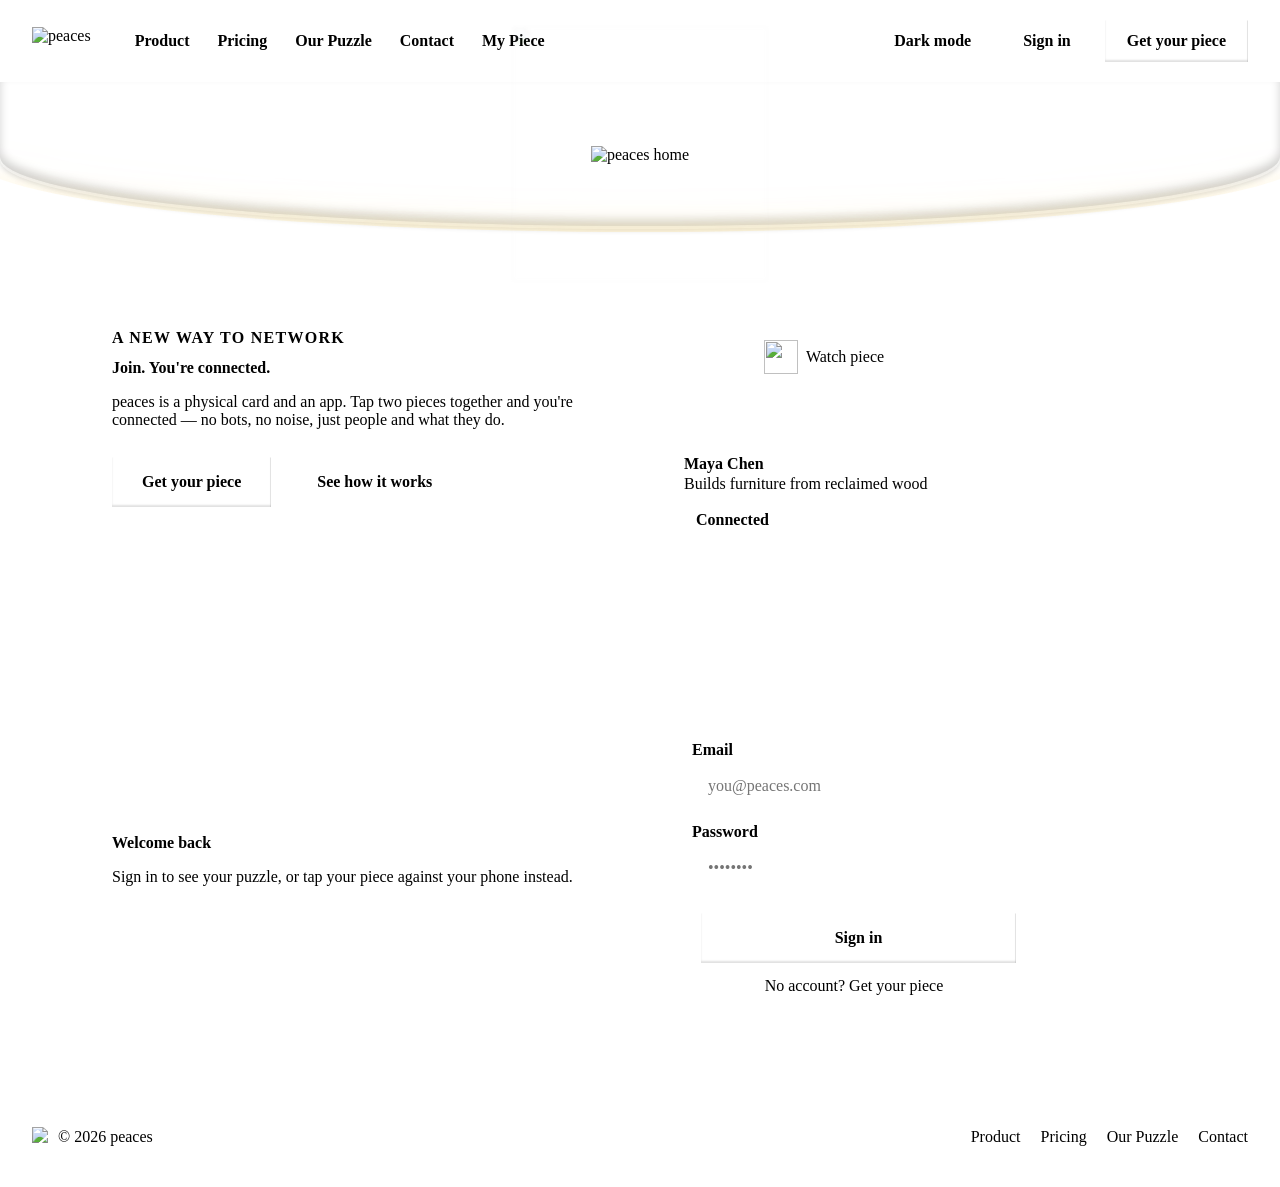
==== commit b9727cb7: "Add files via upload" ====
--- a/index.html
+++ b/index.html
@@ -1,385 +1,78 @@
 <!DOCTYPE html>
 <html>
 <head>
-  <meta charset="utf-8">
-  <title>peaces — Home</title>
-  <style>
-    * { margin: 0; padding: 0; box-sizing: border-box; }
-    body { background: #faf9f5; display: flex; align-items: center; justify-content: center; min-height: 100vh; font-family: -apple-system, BlinkMacSystemFont, sans-serif; }
-    #__bundler_loading { position: fixed; bottom: 20px; right: 20px; font: 13px/1.4 -apple-system, BlinkMacSystemFont, sans-serif; color: #666; background: #fff; padding: 8px 14px; border-radius: 8px; box-shadow: 0 1px 4px rgba(0,0,0,0.12); z-index: 10000; }
-    #__bundler_thumbnail { position: fixed; inset: 0; width: 100%; height: 100%; display: flex; align-items: center; justify-content: center; background: #faf9f5; z-index: 9999; }
-    #__bundler_thumbnail svg { width: 100%; height: 100%; object-fit: contain; }
-    #__bundler_placeholder { color: #999; font-size: 14px; }
-  </style>
-  <noscript>
-    <style>#__bundler_loading { display: none; }</style>
-    <div style="position:fixed;bottom:12px;left:12px;font:13px/1.4 -apple-system,BlinkMacSystemFont,sans-serif;color:#999;background:rgba(255,255,255,0.9);padding:6px 12px;border-radius:6px;box-shadow:0 1px 4px rgba(0,0,0,0.08);z-index:10000;">
-      This page requires JavaScript to display.
-    </div>
-  </noscript>
+<template id="__bundler_thumbnail"><svg viewBox="0 0 100 100" xmlns="http://www.w3.org/2000/svg"><rect width="100" height="100" fill="#BC6636"/><circle cx="50" cy="42" r="24" fill="none" stroke="#fff" stroke-width="4"/><line x1="50" y1="42" x2="50" y2="18" stroke="#fff" stroke-width="4"/><line x1="50" y1="42" x2="34" y2="58" stroke="#fff" stroke-width="4"/><line x1="50" y1="42" x2="66" y2="58" stroke="#fff" stroke-width="4"/></svg></template>
+
+<meta charset="utf-8">
+<title>peaces — Home</title>
+<!-- @dsCard group="Marketing Site" viewport="1440x900" name="peaces.com" subtitle="Home / login, product, pricing, about, contact, profile" -->
+<link rel="stylesheet" href="site.css">
+<script src="theme.js"></script>
 </head>
 <body>
-  <div id="__bundler_thumbnail"><svg viewBox="0 0 100 100" xmlns="http://www.w3.org/2000/svg"><rect width="100" height="100" fill="#BC6636"></rect><circle cx="50" cy="42" r="24" fill="none" stroke="#fff" stroke-width="4"></circle><line x1="50" y1="42" x2="50" y2="18" stroke="#fff" stroke-width="4"></line><line x1="50" y1="42" x2="34" y2="58" stroke="#fff" stroke-width="4"></line><line x1="50" y1="42" x2="66" y2="58" stroke="#fff" stroke-width="4"></line></svg></div>
-  <div id="__bundler_loading">Unpacking...</div>
-
-  <script>
-    
-document.addEventListener('DOMContentLoaded', async function() {
-  const loading = document.getElementById('__bundler_loading');
-  function setStatus(msg) { if (loading) loading.textContent = msg; }
-
-  const FONT_MIME = /^(font[/]|application[/](x-)?font-|application[/]vnd\.ms-fontobject)/i;
-  const MIME_TOKEN = /^[\w.+-]+[/][\w.+-]+$/;
-  function toBase64(bytes) {
-    let bin = '';
-    for (let i = 0; i < bytes.length; i += 0x8000) {
-      bin += String.fromCharCode.apply(null, bytes.subarray(i, i + 0x8000));
-    }
-    return btoa(bin);
-  }
-
-  // Error sink persists across replaceWith since it's on window, not the DOM.
-  window.addEventListener('error', function(e) {
-    // Failed resource loads (CSP-blocked links, scripts, images) fire plain
-    // events at the element — warn only; real JS errors carry message/error.
-    if (!e.message && !e.error && e.target && e.target !== window) {
-      console.warn('[bundle] resource failed to load:',
-        e.target.tagName, String(e.target.src || e.target.href || ''));
-      return;
-    }
-    var p = document.body || document.documentElement;
-    var d = document.getElementById('__bundler_err') || p.appendChild(document.createElement('div'));
-    d.id = '__bundler_err';
-    d.style.cssText = 'position:fixed;bottom:12px;left:12px;right:12px;font:12px/1.4 ui-monospace,monospace;background:#2a1215;color:#ff8a80;padding:10px 14px;border-radius:8px;border:1px solid #5c2b2e;z-index:99999;white-space:pre-wrap;max-height:40vh;overflow:auto';
-    d.textContent = (d.textContent ? d.textContent + String.fromCharCode(10) : '') +
-      '[bundle] ' + (e.message || e.type) +
-      (e.filename ? ' (' + e.filename.slice(0, 60) + ':' + e.lineno + ')' : '');
-  }, true);
-
-  try {
-    const manifestEl = document.querySelector('script[type="__bundler/manifest"]');
-    const templateEl = document.querySelector('script[type="__bundler/template"]');
-    if (!manifestEl || !templateEl) {
-      setStatus('Error: missing bundle data');
-      console.error('[bundler] Missing script tags — manifestEl:', !!manifestEl, 'templateEl:', !!templateEl);
-      return;
-    }
-
-    const manifest = JSON.parse(manifestEl.textContent);
-    let template = JSON.parse(templateEl.textContent);
-
-    // Nested page bundles (iframe targets). Each ships ONCE, in the ROOT
-    // document's manifest; frame srcs carry an about:blank#<uuid> marker
-    // instead of a substitutable uuid. Every document mints the blobs for
-    // its OWN frames — from local text at the root, or text obtained from
-    // its DIRECT parent over the relay protocol below — so each frame
-    // navigation stays same-origin with its initiator and a deduped page
-    // loads at any depth on any host, including a file:// download's
-    // opaque origins (where a blob minted by one document cannot be
-    // navigated to by another).
-    const pageOrderEl = document.querySelector('script[type="__bundler/page_order"]');
-    const pageOrder = pageOrderEl ? JSON.parse(pageOrderEl.textContent) : [];
-    const pageSet = new Set(pageOrder);
-    const pageTexts = {};
-
-    // ── Nested-page text protocol (parent-chain relay) ──
-    // Page bundles ship once, in the ROOT document's manifest. Every
-    // document mints the blobs for its OWN frames, obtaining page text
-    // through a strict parent-chain relay: a document only ever SENDS to
-    // its direct parent (which, for every document the publisher's own
-    // runtime minted, is another publisher document) and only ACCEPTS
-    // text from that direct parent; requests from below are honored only
-    // for the document's own child frames, and the ROOT never sends
-    // upward at all. That last rule is load-bearing: the artifact host's
-    // frame-ancestors allows claude.ai (and friends) to frame an
-    // artifact, so window.top can be a FOREIGN document — a top-addressed
-    // protocol would hand page uuids to that ancestor and accept forged
-    // "page text" from it, minting attacker HTML as an artifact-origin
-    // blob document. The chain never touches the ancestor: requests stop
-    // at the root, replies are origin-addressed per hop (never '*' when
-    // an origin exists), and both directions are origin-gated (on https
-    // a foreign sender's origin can never equal this document's; in
-    // opaque contexts — file:// — everything serializes as 'null', where
-    // an embedded EXTERNAL frame still fails the gate by carrying its
-    // own real origin, and a sandboxed child of such a frame is excluded
-    // by the own-child-frames check plus uuid unguessability). Shape is
-    // deny-by-default: one request form, one reply form, no error
-    // replies.
-    // window.origin is the SERIALIZED SECURITY origin ('null' in opaque
-    // contexts such as a sandboxed preview iframe) — location.origin is
-    // computed from the URL and stays 'https://…' even when the document
-    // is sandboxed, which would misgate every opaque chain.
-    const OWN_TARGET = /^https?:[/][/]/.test(window.origin || '')
-      ? window.origin
-      : '*';
-    function trustedOrigin(e) {
-      if (e.origin === window.origin) return true; // https chains; opaque==opaque
-      // file:// trees: Chrome serializes the file document's origin as
-      // 'file://' while the blob: documents it mints serialize as 'null',
-      // so the two legitimate shapes can never string-match — accept the
-      // pair in both directions. https origins never serialize as either,
-      // and sender identity (own child frame / direct parent) is checked
-      // separately.
-      return (
-        (e.origin === 'null' &&
-          (window.origin === 'file://' ||
-            window.location.protocol === 'file:')) ||
-        (/^file:/.test(e.origin) && window.origin === 'null')
-      );
-    }
-    // Non-empty only in the root document (nested bundles ship an empty
-    // island), so it doubles as the root marker: the root answers from
-    // local text and treats a miss as authoritative — never relaying to
-    // its (possibly foreign) parent.
-    const isPageRoot = pageOrder.length > 0;
-    const blobUrls = {};
-    const resourceBlobs = {};
-    const UUID_SHAPE = /^[0-9a-f]{8}-[0-9a-f]{4}-[0-9a-f]{4}-[0-9a-f]{4}-[0-9a-f]{12}$/;
-    const pendingFrames = {}; // uuid -> [{el, frag}] awaiting text for own frames
-    const pendingRelays = {}; // uuid -> [childWindow] awaiting text to pass down
-    function mountPage(el, frag, text) {
-      const pageBlob = new Blob([text], { type: 'text/html' });
-      const u = URL.createObjectURL(pageBlob);
-      resourceBlobs[u] = pageBlob;
-      el.src = u + frag;
-    }
-    function deliverPage(uuid, text) {
-      const frames = pendingFrames[uuid];
-      delete pendingFrames[uuid];
-      if (frames) for (const f of frames) mountPage(f.el, f.frag, text);
-      const relays = pendingRelays[uuid];
-      delete pendingRelays[uuid];
-      if (relays) {
-        for (const cw of relays) {
-          try { cw.postMessage({ __bundler_page: uuid, __bundler_text: text }, OWN_TARGET); } catch (err) { /* gone */ }
-        }
-      }
-    }
-    function ownFrameWindows() {
-      const out = [];
-      for (const f of Array.from(document.querySelectorAll('iframe'))) {
-        try { if (f.contentWindow) out.push(f.contentWindow); } catch (err) { /* detached */ }
-      }
-      return out;
-    }
-    window.addEventListener('message', function (e) {
-      const d = e.data;
-      if (!d || typeof d !== 'object' || !e.source) return;
-      // Origin gate first; the structural checks below (own-child-frames
-      // for requests, direct-parent + solicited-uuid for replies, the
-      // root's never-relay rule) are what hold in fully opaque chains
-      // where origin strings can't discriminate — a sandboxed root's
-      // FOREIGN wrapper still fails all three even though both serialize
-      // as real-vs-'null' rather than matching.
-      if (!trustedOrigin(e)) return;
-      if (typeof d.__bundler_need === 'string' && UUID_SHAPE.test(d.__bundler_need)) {
-        // Requests are honored only for this document's own child frames.
-        if (ownFrameWindows().indexOf(e.source) < 0) return;
-        const uuid = d.__bundler_need;
-        const text = pageTexts[uuid];
-        if (typeof text === 'string') {
-          try { e.source.postMessage({ __bundler_page: uuid, __bundler_text: text }, OWN_TARGET); } catch (err) { /* gone */ }
-          return;
-        }
-        if (isPageRoot || window.parent === window) return; // authoritative miss
-        const waiting = pendingRelays[uuid];
-        if (waiting) {
-          if (waiting.indexOf(e.source) < 0) waiting.push(e.source);
-          return;
-        }
-        // Never-answered uuids would otherwise accumulate forever under a
-        // request spray; past the cap (far above any real page count) new
-        // relays are dropped rather than remembered.
-        if (Object.keys(pendingRelays).length >= 128) return;
-        pendingRelays[uuid] = [e.source];
-        window.parent.postMessage({ __bundler_need: uuid }, OWN_TARGET);
-      } else if (
-        typeof d.__bundler_page === 'string' &&
-        UUID_SHAPE.test(d.__bundler_page) &&
-        typeof d.__bundler_text === 'string'
-      ) {
-        // The shape test is load-bearing beyond tidiness: the solicited
-        // check below uses the in operator, which matches prototype keys
-        // ('__proto__', 'constructor') — an unshaped key would reach
-        // deliverPage and throw, painting the error banner.
-        // Text is accepted only from the direct parent — the document
-        // that minted this one.
-        if (e.source !== window.parent || window.parent === window) return;
-        if (!(d.__bundler_page in pendingFrames) && !(d.__bundler_page in pendingRelays)) return;
-        deliverPage(d.__bundler_page, d.__bundler_text);
-      }
-    });
-
-    const uuids = Object.keys(manifest);
-    setStatus('Unpacking ' + uuids.length + ' assets...');
-
-    await Promise.all(uuids.map(async (uuid) => {
-      const entry = manifest[uuid];
-      try {
-        const binaryStr = atob(entry.data);
-        const bytes = new Uint8Array(binaryStr.length);
-        for (let i = 0; i < binaryStr.length; i++) bytes[i] = binaryStr.charCodeAt(i);
-
-        let finalBytes = bytes;
-        if (entry.compressed) {
-          if (typeof DecompressionStream !== 'undefined') {
-            const ds = new DecompressionStream('gzip');
-            const writer = ds.writable.getWriter();
-            const reader = ds.readable.getReader();
-            writer.write(bytes);
-            writer.close();
-            const chunks = [];
-            let totalLen = 0;
-            while (true) {
-              const { done, value } = await reader.read();
-              if (done) break;
-              chunks.push(value);
-              totalLen += value.length;
-            }
-            finalBytes = new Uint8Array(totalLen);
-            let offset = 0;
-            for (const chunk of chunks) { finalBytes.set(chunk, offset); offset += chunk.length; }
-          } else {
-            console.warn('DecompressionStream not available, asset ' + uuid + ' may not render');
-          }
-        }
-
-        if (pageSet.has(uuid)) {
-          pageTexts[uuid] = new TextDecoder().decode(finalBytes);
-          return;
-        }
-        if (FONT_MIME.test(entry.mime) && MIME_TOKEN.test(entry.mime)) {
-          // Strict artifact hosts allow font-src data: but not blob:.
-          blobUrls[uuid] = 'data:' + entry.mime + ';base64,' +
-            (entry.compressed ? toBase64(finalBytes) : entry.data);
-        } else {
-          const blob = new Blob([finalBytes], { type: entry.mime });
-          blobUrls[uuid] = URL.createObjectURL(blob);
-          resourceBlobs[blobUrls[uuid]] = blob;
-        }
-      } catch (err) {
-        console.error('Failed to decode asset ' + uuid + ':', err);
-        const blob = new Blob([], { type: entry.mime });
-        blobUrls[uuid] = URL.createObjectURL(blob);
-        resourceBlobs[blobUrls[uuid]] = blob;
-      }
-    }));
-
-    const extResEl = document.querySelector('script[type="__bundler/ext_resources"]');
-    const extResources = extResEl ? JSON.parse(extResEl.textContent) : [];
-    const resourceMap = {};
-    for (const entry of extResources) {
-      if (blobUrls[entry.uuid]) resourceMap[entry.id] = blobUrls[entry.uuid];
-    }
-
-    // Artifact-host CSP (connect-src 'self') refuses fetch() of blob: URLs —
-    // consumers read these Blobs directly. Survives the swap like the error sink.
-    window.__resourceBlobs = resourceBlobs;
-
-    setStatus('Rendering...');
-    // Page uuids have no blob here — they ride inside about:blank#<uuid>
-    // frame markers the pass below resolves after the swap.
-    for (const uuid of uuids) {
-      if (pageSet.has(uuid)) continue;
-      template = template.split(uuid).join(blobUrls[uuid]);
-    }
-
-    // Strip integrity + crossorigin — blob URLs from a file:// document inherit
-    // a null origin, so crossorigin forces a CORS fetch that SRI then rejects.
-    // The manifest bytes are ours; SRI protects against CDN compromise, not this.
-    template = template.replace(/\s+integrity="[^"]*"/gi, '').replace(/\s+crossorigin="[^"]*"/gi, '');
-
-    const resourceScript = '<script>window.__resources = ' +
-      JSON.stringify(resourceMap).replace(/<\//g, '<\\/') +
-      ';</' + 'script>';
-    // Inject after <head> so the DOCTYPE stays first; prepending the script
-    // would push the parser into quirks mode. DOMParser always emits a <head>
-    // (synthesizing one if the source HTML omitted it) but may carry
-    // attributes through, so match the full opening tag. slice() rather than
-    // replace() keeps us clear of $-pattern substitution in resourceScript.
-    const headOpen = template.match(/<head[^>]*>/i);
-    if (headOpen) {
-      const i = headOpen.index + headOpen[0].length;
-      template = template.slice(0, i) + resourceScript + template.slice(i);
-    }
-
-    // Parse the template and swap the root element. Scripts inserted via
-    // DOMParser/replaceWith are inert per spec — re-create each with
-    // createElement so they execute, awaiting onload for src scripts to
-    // preserve ordering (React before ReactDOM before Babel before text/babel).
-    const doc = new DOMParser().parseFromString(template, 'text/html');
-    document.documentElement.replaceWith(doc.documentElement);
-
-    // Resolve page-frame markers: mint this document's own blob for each
-    // framed page — from local text when this is the root, otherwise by
-    // asking the direct parent over the relay protocol above. An
-    // unanswered request leaves the frame on about:blank, the same
-    // degraded state as a refused embed.
-    {
-      const MARKER = /^about:blank#([0-9a-f]{8}-[0-9a-f]{4}-[0-9a-f]{4}-[0-9a-f]{4}-[0-9a-f]{12})(#.*)?$/;
-      const needed = [];
-      for (const el of Array.from(document.querySelectorAll('iframe'))) {
-        const m = MARKER.exec(el.getAttribute('src') || '');
-        if (!m) continue;
-        const text = pageTexts[m[1]];
-        if (typeof text === 'string') {
-          mountPage(el, m[2] || '', text);
-        } else if (window.parent !== window && !isPageRoot) {
-          const had = pendingFrames[m[1]];
-          (pendingFrames[m[1]] = had || []).push({ el: el, frag: m[2] || '' });
-          if (!had) needed.push(m[1]);
-        }
-      }
-      for (const uuid of needed) {
-        window.parent.postMessage({ __bundler_need: uuid }, OWN_TARGET);
-      }
-    }
-
-    const dead = Array.from(document.scripts);
-    for (const old of dead) {
-      const s = document.createElement('script');
-      for (const a of old.attributes) s.setAttribute(a.name, a.value);
-      s.textContent = old.textContent;
-      // text/babel scripts with a src: read and inline. transformScriptTags
-      // does XHR against the src, but blob:null/ from a file:// origin is
-      // silently dropped. Inlining makes it a plain inline babel script,
-      // which transformScriptTags handles unconditionally.
-      if ((s.type === 'text/babel' || s.type === 'text/jsx') && s.src) {
-        const pre = resourceBlobs[s.src.split('#')[0]];
-        s.textContent = pre ? await pre.text() : await (await fetch(s.src)).text();
-        s.removeAttribute('src');
-      }
-      const p = s.src ? new Promise(function(r) { s.onload = s.onerror = r; }) : null;
-      old.replaceWith(s);
-      if (p) await p;
-    }
-    // Babel standalone auto-transforms type=text/babel on DOMContentLoaded,
-    // which fired before we swapped the document. Trigger manually if present.
-    if (window.Babel && typeof window.Babel.transformScriptTags === 'function') {
-      window.Babel.transformScriptTags();
-    }
-  } catch (err) {
-    setStatus('Error unpacking: ' + err.message);
-    console.error('Bundle unpack error:', err);
-  }
-});
-
-  </script>
-
-  <script type="__bundler/manifest">
-{"864c8774-72a3-4783-bdfb-6d2d98d9a462":{"mime":"image/png","compressed":false,"data":"iVBORw0KGgoAAAANSUhEUgAAAeYAAAHDCAYAAADx8rlKAAAQAElEQVR4AeydPbDkxNm2d53ZKW+IUxxCCqlTSHEImQsiu8hcdoTLmcuOoJxB+JFC+JFCCqFJIXxJIdz3vg7S7pxz5keaaUndrWtLvZozkrqfvh5Jt57uVs+vnvhPAhMJPHv27DdJrwzpjazfOkjv5/MHpmcyeFYNg7dzPh6eo6/l7/H8/c3E097dJLA6AYV5deT1Fpib1ii8o+iOYvvvbPtPLP9X0gdDeifrNw/Sq/n8iumJDJ5Uw+D3OR8Pz9H38vd4/v6Lc3pI48PUKOR3Ap59XSSwCYG+hHkThO0VmpvRKMC/z+d3k7gxHQrvKLqj2P66vVpqsQQmExgfpkYhvxPwXBf/SeKhlOuD64Tom4j7pck5u6MEriCgMF8BrbVDcnPhZoIIEwH/I/aPke/b+fx6EjemrFwkIIEHBHgo5frgOiH6JuL+R66pUbCJsmlh+u2D4/xTAlcTUJivRrf4gVcVkBsG0TBNcTzd86RPJMzNBBEmAvZp/yqyHiSBewRGwSbKpoXpr7n2iLC55rj2uAbtx76HzD+mElCYp5KqeL/cEIiIuRkgwETDNMXxdM+TfsWWa5oEuiPANce1xzVIPzbRNc3gRNU+FHfn7mUqpDAvw3XRXCPERMVc6Fzw/05hCDI3A24K+bPCRZMksE8CiDHN4ETViPTfcv3S/G1Evc/zYVKtFeZJmLbfKRfzS0n0EyPCRMVc6FzwNKltb6AWSEACUwi8nJ1o/[base64]/BBTmDXwZQWYgF03U9BsTHdtUvYEfLLJLAr1XCkG+u3fkPsKEQa/1XuE91k9hXtHruZB435i+YwSZviRHVK/I36Ik0BkBurvey32FWciYxwDR7qyK+6yOwryC33Ph0FzNa04kLqYVSrUICUigeQLTKsADPvMYMGCMKJqR3tOOdK8qCSjMC7plEGSiY5qrvVgWZG3WEpDAHQEe/Hk3GpEmIHBa0Dssbf2nMC/[base64]/V42c4JmtYfFOkpAAhK4R4DXP5lJjKk++Xxvo38sQ0BhfsA1ojxGyUxt92Crf0pAAhLYJQHuh3f9z7us/[base64]/dzalsRVoioK3dEaA7kMFhb3RXsw0qtDthjijTdO1rUBucbBYpAQl0TYDo+Z3cY3m1yr7nG1y9G2HOycKoa/qSbbq+4YTxUAlI4CEB/35AwL7nB0Dm/rkLYY4o/zZg/CWoQHCRgAQksAIBomf6npk9zOh5JvDuhTmiTJ8HkbIDE2aeHO4uAQnsj0DhGtNCycAwgqPCWfebXdfCHFF+K657J4mnt6xcJCABCUhgZQIMskWcCZJWLrrN4roV5ojyu3EJv5KSlYsEJCABCWxIgOCIgWHv5t68YtP2hjW+oejuhBmnJ/Eq1Os3cPFQCUhAAhIoT4D7MtGzTdtn2HYlzBFknsToT6bp5Ey13SQBCUhAAhsR4P6MODOfxEYm1F3sKWGu2+oj1kWUeQJjvmucfmQPv5KABCQggUoI0LTNqG3GAVViUj1mdCHMgygTKePseuhqiQQkIAEJnCPAr1U5IckDQs0L8yRRflBp/5SABCQggWoIMCEJTdu+0jq4pGlhVpQHL7qSgAQk0DYBuiCZa5suybZrUsD6ZoU5osw7cXtsvi7gdrOQgAQkUB0BuiL/OtzbqzNuTYOaFObBcU4csuaZYlkSkIAE1iHA+87MGLZOaRWW0pwwR5T5eTFEuUKcmjSbgAdIQAISeEyAObaZJOrxlh1805QwR5Tpf3h/B36xihKQgAT2TuD13PN3OVNYM8IcByHK9inv/VKtu/[base64]/QbO6nXxfHQHCUhAAt0QuKUiiPN70Q4GCt+ST1XHViPMATu+FlUVII2RgAQkIIGqCdxpRzSkG3GuQpgHoL4WVfW5r3ESkIAEqiXAQGEGhG0vzgUQVSHMqQeDvQCbjy4SkIAEJCCB2QTQkC7EeXNhTrTMYC9HYM8+Bz1AAhKQgAQeEECcm/9Vqk2FOaLMYC+i5SdPnjzA658SkIAEJCCB+QRejbY0Lc6bCXPA0RcAPEbVzUfvERKQgAQkIIHjBPjJyLeOb6r/[base64]/[base64]/[base64]/a2PHWLwEJNAXAWsjgTkEVhkIdpUwpxYM+srKRQISkIAEJLAbAnTfLq5/s4U50TKR8mqd4LtxtxWVgAQkcCsBj1+DAD9ygQ4uVtZsYY4lm80fmrJdJCABCUhAAlsTWFQHZwlzomVesqZ/eWsoli8BCUhAAn0TqLl2i74+NUuYQwlRpo09H10kIAEJSEACuyWwWNQ8V5gX7/TerYutuAQkIAEJtESAebSnj7eaUbPJwpxmbDq7X56Rt7tKQAISkIAEeiawSNQ8WZhD1mg5EFwkIAEJSEACA4FFouY5wkz/[base64]/pPLfXUjsk11cJCABCeyeAHNo3/wG01lhDuJFphtLvi71EEB4v445XyT9M+nvT58+/eOQPsz6nxcS+9ztn2P/nEQeH2dNfuRL/vnTZV0CliYBCWxE4Oa+5kvCbP/yRp5dsFiEEtFEcBFU1p9EfD9P+i7p+2vLzrE/JZHHN1mTH/mS/x+T59+TPk36MskoOxBcJCCBLgm8ltZmfonx6sqdFOZk/NvkenNInjxctiXwc4onciWK/XMEE6FENBHobFpnSbnfJ32V9FnShymV6BqbsO3H/O0igZME3CCBhgjwFtPrt9h7UpiTqc3YgdDwgvB+GhH8UxKRK1HsT7XUJzYRXWMTtv0ldhFRE00r0oHhIgEJNE3gpt+WOCfMNmO3d14QHSNuf4nwERl/1UoVYi8RNdH0oUhTn1aqoJ0SmEjA3XZA4KW0Ol+toeeE2Yi5nbMHAaPfGEFG3JqOOg9E+k9xAf3SRP/56CIBCUigGQJXvzp1VJij9IpyG74/FGT6jatpqi6FLyJNvzQjvYmk6Y8ulbX5SEACBQiYxUkCr0ZLrxqndVSYU8zvklzqJoBIESF3KcgP0Uegf0z6JN8j0LQO8FCSP10kIAEJVEvgqqj5lDAbMVfr5ye8asS7xgya6i5CvoQ94oxAf579EGj60/PRRQISkEAJAsXzuGp0tsJc3A+LZvhFhIkJPa5+13hR61bMPBwY1f1ZikSgaT3IRxcJSEACVRFgENjsQPeRMKdNfHYmQN7cigAAEABJREFUVWHo05gxSiZS7LOGV9YqAk0ETRM3/dBwujInD5OABCSwCIHZzdmPhDlmXdO/nMNcFiJANMirT7uPks/xjUAz4xgTlxBF2/98DtY623gzgNH0JD6vU6qlSKA+ArNnAjsmzMz4VV/V9mkRE4Tssi/5WndHoOl3RqARhGuz8bjrCcCdB0kGJrIm0d1gi8b1TD2ybQLMBDbrneZjwmxT9vYnAREfA7yamSBke2QvLIg407yNEBg9v8Cyxqevwx4hRpzvlZfv+Q6f2N1wj4x/7ITA9cKc/mXeuULdd8Kqympy4+LmZtP1je6JGBA9KwY3cpx4OF0J9PWf3D3+4C0C/XGSkBs6JsA7zZN/2OJhxGwz9rZnxhKivG2NNi49YsBUnzRt01e/sTVdF0/rxMUKxh+jONvvfJGWO3RGYPKrUwpzPZ4fRZkbVz1WdWJJBIFojuk96SbopFbVVIOug8ktPPEF5zi/LKYvqnGhhqxAYPLobIV5BW9MKEJRngDpbpcb/[base64]/yS5rEeAyUPoZ1uvREt6RCCiwKAwReERmSu+uOEQ/XADPA9tjcDFqPlQmG3GXs+9TMRAlLBeiZZ0koCicBLNqhsGP9i9sCp1C9uAwMXW6UNh9h3mdTxEv7IDXtZhPbmUQRSMnCcTW2zHWvr+F6ugGe+ewKyI2Rm/1jlfvokIMPhondIsZTKB+MVm7cm0ltkxPuDaQJx5gF2mEHOVwLYEfv3s2bOzgfBhxHwxvN62Lt2U/[base64]//wmbZPG79XoCAPi7Cs8G54A8QE/[base64]/MnjlbElubIYAUfOPzVjboaERZ/gTOSvOHfp3Z1U6GzEfVe2dAVqquj8MN5Kl8jffFQnEl0Rs9DevWKpFPSQQP9C1QOT8cJN/S6AlAmeF2Xmyl3MlzZ/L5V5lzn0bFVHgtTdbQTZ28+AHJyDZ2A8WfxuBZ0fmzbYp+zamU462f3kKpfb2+SIm25QaCFsuEWcefPHFlmZYtgRuIfCoxVphvgXn5WNtxr7MqPo9jhkYQaBJm/7mY5v9bkUC8cXnKc5BeYHg0iSBlx9arTA/JFL2b5s7y/KsKrcIAtEazdpV2bVHY+IL+v2/3WPdrXPzBB5HzGnfdtav5fxqM/ZybGvJmWitFlsm2NH1LoizE5B07eIuK/doABgR86Mwusuqr1+pb/MUT3Pn+iVb4moE4mMiZtJqZVrQcQLxBdcbr1EpzscR+W2lBBIg34uaEeZKTW3eLKPl5l04uQJGzZNRld3xYW6DOBM5OzDvIRz/rpnAS4fGKcyHNMp+VpjL8qw2t4gBEbNRWiUeij94x5nIWXGuxCeacZGAEfNFRLfv8HVuDjSr3Z6TObRCwIF+FXkq1x/iTORckVWXTHH7jgnc62c2Yl7mTDBaXoZrtblGCBihbYRWkYfiE65DJyCpyCeacpKATdkn0ZTZ8PNwQyiTm7m0RABxbsne7m3NtYhPbM3YwNMWOYuAwjwL1/ydeUqff5RH9EDASS4q9GLEmYlg9E2FvtGkFwQOR2bblP2CS6lPCnMpko3lEwGgX5NfPmrM8v7NjW/ob2aQXv+VtYYLEFgly+e/WaEwl+X9Y24ACnNZpq3lpv/r9djHMc3R84HgUiWB341WKcwjiTJrm8vKcGw5F8+BSr2Xh2belOA1Kls1KvXRzs1aLWLeG2cGmuytztb3gEBu/jZnH/Co7WP8gzgTOTuCvjbnaM/[base64]/Xo9UmBvxbK5fmrQdTd+Iv/Zg5ijM9Lfsob6l68h7y0bLpalek199x9jPXJ9PTloUcWYCElsOTxJyw0oE/odyRmH+L3+YZhPgYp59kAf0TyA3eh526ebov7L91JCR2opzP/5ssSZ3c2bfCXNuIjS7eROZ58YvBm7zjnLvPRHgurqmvh6zAYFcz4wNQJy9F27A3yJfELgT5uFPm94GEBNWP+Qitgl7Aqid72JLVGMnQK5rxbkxn3Vm7ouIeagYoxOHj67OEOBpmqfqM7u4SQJ3BIyYwdBYijjTDeE13pjfOjH3vjDnZOQm4uji8969E+Ww4qn6/J5u3T2BnCfc4Dlnds+iNQCD73zHuTXHdWLvYVM2VfqC/0wnCXw2XLAnd3CDBB4Q4IH3wVf+2QKBXOu0Ij4U5xZM18bGCdwT5uFENGo+7tRPBz7Ht/qtBI4TsJ/5OJcmvh2ued9xbsJbXRh5vyn7oEpGzQcwho+K8gDC1WwCRsyzkdV1QMSZ1yL7FOe6UGvNkyfHhTknIc033kxenCKK8gsWfppJINcT/cwzj3L3CgkwO5jvOFfomB5NuteUfVBBTsK9D1qh/v/MjZUHlQM0fpTAbAI+6M5GVtcBuQ8w4JOR2opzXa45tKabz0eFOSchT/mIczcVnVkRLj5E2RvqTHDufpSA59FRLG19mfsi4vxRrOahPSsXCSxD4KgwU1ROQiLFPfarUGdEmYcTUJgkcCsBz6VbCVZyfO6LDI4lclacK/[base64]/n7uWkCRsxNu++08cN98dvTe7hFAvMIzBJmss5JSPMNTdutCBv94zQ3/Tm202Tdit3gNvVDQGHux5fHakLQwr3m2Da/k8AsArOFmdwjcN8nIc5Ezwxs4etaEtE8T6/YxoCuD2Prl0n0lddi407t2G+1c/5xnXBu7hdCxzWPf7m/cE9UnDv281pVu0qYR+NyMn6V9Jf8jQhy48nH1RfKRYiJiv8ee/6U9FEStrFtdYMsUAInCBg1nwDTw9e55yDORM4+gPXg0A3rcJMwj3bnhEQEEeiP8x39uKVPTPKjCZq8+ZENHgToJ/5jyiYqRoiJir3xxQEu6xC4ohTPzyugtXRI7kf4mMiZe1ZLpmtrRQSKCPNYn5yU3yTRj/unfMfJiYgiqFMiV05k9h3FF5EfxZcomM/k/XnK4EGAfVOMiwSaITDlOmimMhp6nEDuT4gzkfPxHfxWAhcIFBXmw7Jycn6XhIgiqES1f8x2omoE+zDdbcu+D8UXkVd8A82lGwLcsCutjGaVJJD7GZMV0bJXMlvz2gmBxYT5GL+crD8mIdiHySjiGCy/65GAA4N69OqJOuVexxsstBqe2MOvJXCcwKrCfNwEv5XAPgjkRs3gILps9lHhDWtZS9Hx+eexhe65rFwkMI2AwjyNk3tJoBQBm7NLkWwkn4gz/c12yzXirxrMVJhr8II27ImAXTd78vaLujKY9cqujBeZ+GkfBBTmffjZWtZDQGGuxxerWZKomW4MBr3q/[base64]/Xb4IS2iNgOLcmseWs1dhXo6tOUtAAhKYRSDizPgDIudZx7lzXwQU5r78aW0eEqjw79x8fV2qQr/UYlLOD8TZd5xrccgGdijMG0C3SAlIQALnCEScnYDkHKDOtynMnTvY6nVFwMrsiMAgzr7jvCOfj1VVmEcSriWwLgGbs9fl3WRpEWfecVacm/Te9UYrzNez80gJSOAWAh47lQCzg/mO81RaHeynMHfgRKsgAQn0SyBRM+84Ezn3W0lrdo+AwnwPh39IYDUCTjKyGupVClq0kIgzI7W/WLQQM6+GgMJcjSs0ZGcEFOadObxAdf0lqgIQW8hCYW7BS9ooAQnsnkCiZpq01xkItnva2wJQmLflb+kSkIAE5hD4Zs7O7tsmAYW5Tb9ptQQksE8CvmY33+/NHaEwN+cyDe6EwH87qYfVWJHA0Jztz4auyHyLohTmLahbpgQkIIHrCTBC+/[base64]/zq5OAwlynX7RKAhKQwB2BiDIjsd+9+8P/dkFAYd6Fm62kBK4l4HEVEECUX67ADk1YiYDCvBJoi5GABCQwl0Ci5d/nGAd8BcKeFoV5T962rhLYOYGWqh9Rpl/57ZZs1tYyBBTmMhzNRQISkEAxAhFl+pXfK5ahGTVFQGFuyl0aKwEJ7IQAosx7y2eq66ZeCSjMvXrWeklAAk0SSLTM+8qvNGm8RhchoDAXwWgmEpCABG4nEFFGkN+8Paf2ctDiFwQU5hcs/CQBCUhgMwIRZZqu39/MAAuuhoDCXI0rNEQCEtg5AUTZn3Ts4iS4rRIK8238PFoC1xL43bUHelx/[base64]/ruvaLxN/3KzIO9dxTWfyIBhXkiKHeTgARWItBfMQz28r31/vy6WI0U5sXQmrEEThL4n5Nb3NAVgUTLTCJCM3ZX9bIyyxJQmJfla+4SOEbAUbnHqHT2XUSZH6fwxyk68+sa1VGY16BsGRKQwK4IRJR5+OLVqF3V28qWIaAwl+FoLhKYQ8CmzTm0Gts3ojwO9uqvX7kxX7RqrsLcque0WwISqJUA/cov12qcdtVPQGGu30da2B8BI+b+fHpXo0TL/jjFHYkm/qvWSIW5WtdomAQk0BKBiDI/TkG03JLZ2loZgadPn35XXJg5OZPeSHor6YMT6f18z/bXsmaQRGVoNEcCyxDI+W60vAzaTXONX+lXZrCX/cqbeqKPwq8S5odVz0n5StK7Sf/Itr8m8ZNmTD/HTehYYr5YtvPi/T9y3L+TEHHFOvBcJCCB5gggyvYrN+e2Og2+SZgjpkTGiPEHqd7rSddGvzxlIuCKdSC6dE3gd13XboeVy32Qd5UJNnZYe6u8BIGrhDkn4ijIRMbXivGl+lwSa6J0mo8u5XNhu5slsCoBzutVC7Sw5QjkXmi/8nJ4d5vzLGHOSfhSEtHxkoJ8zhnc1MbIGjv+FXv+lvR2Ev3VCvU5em6rgQA38hrs0IYbCeSew/[base64]/+8P/JLAQgZPCnBOQqeVowl6o6M2yRZQRZyY54SLbzBAL3heB1NbzLRAaXxBlHvQbr4bm10zgqDBHlBmgQhNwzbbfahvvHRJB01d0a14eL4EpBHgonLKf+1RIIPdFWhDpHqvQOk3qhMB31OORMOfkY6AU/cps30N6M3VmkJjRzB68vW0deeDd1oJipe8ro9wjem1B3JcjG6ntI2GO3TRf7+2pkPoizrwSFgQuEihLIDd2HvxsAi2LdZXc4jseqIiWVynPQiRwT5hzAnLz2OtoQ26a74UBT8aeGRIoTYCbe+k8za8QgVPZ5H4wtiByfzi1m99LoBSB78nonjDnC/tbnzx5Jxej4pyTwaUoAYW5KM7VMiNSpkVttQItaNcE7r8uFTEiWuaVol1TGSqPONusPcBwVYSAA7+KYFwvk9wTeUBv8J64HiNLKk7gZ3I8jJg5CfnO9AsBJiQxyvmFhf/fTkBhvp3hajlElLn2e38zZTWeFjSNwNOnTx81ZftkeJ8dfUp7Gp1+v/b+VYzAcJMvlp8ZLUsg/qJfmXmwly3I3CcR2ONOdxFzTkSeDmnK3iODc3V+OWzsdz9HyG1TCBgtT6FUzz48kHs/rMcfe7Hkbp5sKnsnzPngjSMQTiy858yDy4nNfi2BiwR+d3EPd6iCwPAg/moVxmhEhwTOVulu4Bd7jMLsjQMapxMjM09vdYsEzhPwwfc8nyq2RpTx015fF63CBzs34q5/GQajMNtsA43T6ZVctI7SPs3HLScI5LzhZs94hRN7+HUNBOIn+pWZB7sGc7RhnwTuRmRT9V/lhESUa39PD1u3TkbNW3ugzfJ9oGvDbwz28gGqDV/1auW9iNnXpKa5+aU8xHiTncbKvV4QsJvoBYsqP+W65qGblo0q7dOo3RC418fM3Ni7qfmNFS3D6kYjPLwNArnh2xpVuaviIx62va4r99MezHv69OndL0tRV/qYbb6BxLREXzM322l7u9feCXDT3zuDausfUeZa5tWoam3UsN0QeN6/TI0RZtam6QRsmrzPyr9OE7Cb6DSbTbdElMfBXgYmm3rCwgcCz/uX+VthhsK8ZF/UPF673Ds3fqIxB1XW6336lfVPvf7Zm2UK840ed7KRGwFWfXg542zGLseyaE55aKIlwymIi1I1sxsJ/Hh4vBHzIY1pn5mmk2awaXu7114JcPPfa92rrXdEmQdrouVqbdSwXRJ4FDHf63TeJZL5lbYJbD6z3RyRm38tzdi7YT6lovELD9S+rzwFlvusTeD5PNkUTMR8T6n50nSRgAPALiLa9Q6+flOn+xmBzUNTndZp1V4J/Pj06dPn7zADAWFmbZpHwAFg83jtbW/7l5fw+A15JlrmYckfp7iBoYcuRuBe/zKlKMxQmJ/op5p/lEd0TyACgCgblVXk6fiE69V+5Yp8oin3CDyfWGT8VmEeScxb/3q42Ocd5d57IOCgr4q8nOuUfuUPKjJpNMW1BEYCj7qTEeZHaj3u7fosAZ7Cz+7gxn0RiAgQKdtcWpfbHexVlz+05jGBo8L8eDe/mULAkdlTKO1rH/ox91XjimubB6W3Yp7jQQJh8cUCriXAwC/7mK+ld+Q4R2YfgbLXryICNJnajF3JCRB/0Nf/ZiXmaIYEThG495rUuBNN2f8d/3A9i4AR8yxc3e+MEDjvcgVujijTpcCrURVYowkNEljT5EfN2BSOMLM2XUEgNwCbya7g1ukhRmf1OPb9mOJDUiC4VE/gaGCMMD9q366+KvUYaHN2Pb7YzJI8oNGETZS2mQ0W/AuB+ILXomzN+gWH/1dO4OnBbzAfmvqrbCgmzIcZ7+SzI7N34ugL1TRavgBojc0RZR6QHIC3BmzLKEHg5BtRRMwU4HzZUJifbMqez6yrIwYxMFre2KvxAw/JRMsbW2LxEphM4KIwH+2Anpx9lztOqhQTjXhTnoSq252Mljd2bUSZEfEM9rJfeWNfWPwsAid114h5FsejO9vPfBRL/19GEGg69cFse1cTKduvvL0ftGAGgXQjf3Nq91GYTyr3qQP9/jmBJm4Iz631Q0kCRsslaV6RVx6O6FN+/YpDPUQCWxI42YyNUaMwOwAMGtcl+rauO9KjmiUQQTBa3th78QHXHtHyxpZYvARmE5gkzP87O1sPGAk4AGwksdp624IiCPRpKggbumHwAfNgb2iFRUvgagJH318ecxsj5qPTgo07uT5PIDcJxfk8ot620nzqQKNtvcpgL/v3t/WBpV9H4Of0L1+OmLPTT8nfV6YC4cqFJrUrD/WwlgjkIQwxQJiLmW1G8wjEB/w4hb/iNQ+be9dD4KwoY+YYMfPZAWBQuC45Mvs6bi0e9YcYbbQcCFssEWVapxx0twV8yyxF4ORo7LEAhXkkcdvakdm38Wvi6EEUjNTOemu5jeFP3z7zYC9XiDlLYHkCZ/uXKf5QmB2ZDZHr0ku5adDEed3RHlU9gfgXUaBfs3pbOzbwg9TN1opAcGmWwA/pOr6otYfCbFP2bb6m3+u2HDy6ZgL0K/vwtZGH8mDEKPjVW6Y2qq7F9kvgYjM2VX8uzFHxix3SHGA6SeD13Dy8cZ/E0+6G+JXBffZrbuTC8H8tRfNglJWLBJomME+Yh6r62tQA4sqVUfOV4Co/zCbsjRwUUeZhV/5F+JvJxgR+TAA8qWX6ecQ8GDzpoGFfV48JGDU/ZtL0NxEGHrZsQt3Ai2FPvz6DvexX3oC/RRYnMClaplSFGQplEzfysjma2yYEIgw2YW9C/nmh9is/R+GHhwQa/PvrqTY/FGb7maeSO72fUfNpNs1siSgTrdmEupHHwp+5yP1xio34W2xxApObsSn5njBPbf/mQNNZAkbNZ/E0sZHBXjZhb+CqiDItFUTLG5RukRJYhMCFZuz7Zd4T5mGTUfMA4oaVUfMN8LY+NMLgKOCNnBD2tFTw4xT2K2/kA4tdhMDkZmxKV5ihsEwyal6G66K5RhgcBbwo4YuZ032ADy7u6A4SaITArGZs6nRMmC9OF8aBlaSazTBqrtk7p21zFPBpNotuyUMR7yo75emilM18AwJfzi3zkTCnn9mm7LkUT+9v1HyaTXVbIgxEa/[base64]/bwf46LHnFbFZOwzG8Lz7rOHeWQCMEvomW/nSNrUeFecgIcR4+urqRwMu5CdGHeWM2Hl6YAJHytMFehQvuMDsi38nVyvVASwWD7SYf444SaIzA7NHYY/3OCfNVIfiYsetHBN7OzYgI7dEGv1ifQHyBKCjK5dDz8AnTizmGPdeBLRUXSblDwwR+SLR89Y9CKczreZ6ZjBjksl6JlnSUQIQBAdnzPMxHuRT4krcQPghfouGj2WUb/dG2VByl45cdEbg6WobBSWGO2tM2/gM7mYoRYCAYolAsQzOaRyDCwCQWivI8bHP2ZiDXP8L53aTXkjjnSW/kM1HyX5OZLRWB4NItAcZn3dTifFKYB2RfDWtX5QgQVdjfXI7n5JwiDHD39bXJxG7akYcfWoiIjkm8jrbMrF43menBEihO4KshsL0640vCfJPqX21V/weNd0JzAAAQAElEQVS+M4hE/zWtpIbhzahhxKESizRDAhLolMBNzdgwOSvMUX1mLLE5G1LlE+JMf1v5nM3xHoGIMpztQrhHxT8qJaBZbRP4dtDNm2pxVpiHnG3OHkAssGKgDKKxQNZmCYFBlGlKZfAdX5kkIAEJLEXg/5fIeIow25xdgvTxPBALxfk4m5u/jSjzWo6ifDNJM5DAlQT2dRivSBWZ/+OiMA9huc3Zy51giPNfIyIMTFqulJ3lHJ6K8s58bnUlsDGBm/uWR/svCvOwo83ZA4gFV/Q5K84FAB+Isq/lFOBpFhKQwB2Bc//9mCC2mE5OFWabs8+5pNw2xNlBSrfz5DUdRfl2juYgAQlMI/DFtN2m7TVJmPMkwOjsb6dl6V43EuA9578NUd+NWe3rcJgl0afMJBf7qry1lYAEtiJw84QiDw2fJMzDQVdHzcPxrqYTINpj9iTevZ1+1I73jCCPfcqK8o7PA6sugQ0IfJnglZkyixU9WZhTMO3nPBkUK9yMzhJgUNh7ERx//OIspidPwohXzoiUeaC5sLebJSABCRQjgCYWG/Q1WjVZmIcDEOfh415Xq9ebuZ0ZtW30fAR9RBkuivIRNn4lAQksTqB4tIzFc4W5+JMBRpguEuDXeoieeeeZzxcP6H2HCPJvkpj3moFetC70XmXrJwEJ1EVgkWiZKs4S5jRnMwisyAvUFG6aTYD+U/qe+eWeIgI924IKDoggw4FfKaI1oQKLNEECEtghgUWiZTjOEmYOSPo6yWVbAvxyz+4EOoL8UhLN1qTdPphse+pZugQkEAKLRcvJ+8lsYU7UTD8zRnG8aVsCo0C/H8Gir3VbaxYqPXX7bRLvd/8jRRAtZ3Vs8TsJSEACqxD4LFpYdCT2odWzhXk42L7mAUQlq1djB33QRNGM4m4+mowQ04f8RtZ/S91otuYhJB9dJCABCWxKoOgsX8dqojAfo9Ludwgy/a4INAmRbibCjAi/kvT7JJqq/xU38PvJu30FKvV3kYAE6iNQdJavY9W7SpiHEN6+5mNE6/luFGlGcv8bsUt6KwnxYzKO1S1N2fQRUz4JW0g0wzPT2X9iEILMSOtmHiZis4sEJLAfAt9F/+jOXbTGVwnzYNHnw9pV/QR4nQixezOmIn7/ikgSUSPaiCMJsSTNFu3kdSi4RLzkR7RO/qT/ZB+Elz5iyidhC4lmeKPiOKbvxdpJoAsCq+je1cKcpwZfnWr7PCOiHsUagUQsSYj2nZAipkljtI3Aku6i23z/fJ9gOBRcIl7yo0md/[base64]/IC2G+sWij5hsBergEJCABCdRCAEFedcDXYcWLCfOQ6WfD2pUEJCABCUigVQKfJNhcdcDXIaiiwpyKfJ/Ma5hDO2a4SEACEpCABGYT+DJatumbRkWFeag+fc0/D59dSUACEpCABFohgHYt/utRl2AUF+Y8aWzaNn+pwk1u12gJSEACEliDwKZN2GMFiwvzkDGd5gj08KcrCUhAAhKQQNUE+JGKb2qwcBFhTtRMp/nmzQE1ANaGRwT8QgISkEBtBAgkN3ln+RiIRYSZgiLOX2W9aQd6yneRgAQkIAEJXCJQRRP2aORiwjwU4OtTAwhXnRKwWhKQQOsENh+F/RDgosKcqJnXp2zSfkjdvyUgAQlIoAYCP0SnqgsgFxXmgboDwQYQriRQOQHNk8CeCPBqVDX9yofgFxfmPI0wEKzKyh+C8LMEJCABCeyKwOfRJ1p1q6v04sJMjVN5BoF9y2eTBCQggVUIWIgEThPg1Shac0/[base64]/nQlAQlIQAISKE4AUWYkdvGMl8pwM2Eenl7sb17Ks+YrAQlIQAIM9qKFtikSmwkzlCLOjI5rpt0fm00SkIAEJNAEgWYGez2kuakwY0zEmZ+H/JrPJglIQAISkEABAvw4BS2yBbJaP4vNhXmoMlFz4/3NQ01cSUACEpDAlgTQkn9uacCtZVchzImaGS3H0w2j526tk8dLQAISkMA+CaAhnwya0iyBKoQZegFJfzPizJ+mjQlYvAQkIIHGCCDK/xy0pDHT75tbjTBjVoAyZSevUfGnSQISkIAEJDCVACOwCfCm7l/tflUJM5Qizp9n7XzageBSioD5SEACnRP4NNrBQOIuqlmdMA9UadKmA3/405UEJCABCUjgKIEvehJlalilMAcyg8GYT5s+A+w0SUACAwFXEpDAcwK8q0wr6/MvevhQpTADNuLMFGoMeVecAWKSgAQkIIFDAogyrauH33XxuVphhm7EmY583nHmT5MEJNAdASskgasIdCvK0KhamDEw4kyH/qd8NklAAhKQwO4JdC3KeLd6YcbIQZydthMYJglIoFoCGrY4ge+iB102Xx+Sa0KYMXhwhuIMDJMEJCCB/RHgTZ2P91DtZoQZZyjOUDBJQAISWINAVWUgyszqxRs7VRm2hDFNCTMABnHGSfxpkoAEJCCBvgnQp/[base64]/1WbayRV0IM8wOxNlJSABikoAEJNAGAX6o6O+5hyvKg7+6EWbqE8f+lETfxD7EmUqbJCABCbRL4O5XBHPf5geL2q1FYcu7EuaRTZysOI8wXEtAAhKokwBzURApK8oP/NOlMFPHQZz9VSpgtJG0UgIS2A8BWjV3M8XmXLd2K8yAiDjTZ4E404fBVyYJSEACEtiWwBe5N3+SxBs121pSaeldCzPM43zEmdepFGeAmNYhYCkSkMBDAtyDP849+fOHG/z7PoHuhZnq5kSgD+PDfKZPIysXCUhAAhJYkQD3Xpquv1mxzGaL2oUw452I893ov3z+NslFAhKYTsA9JXALAe65iDIB0i357ObY3QgzHo048zrVR/n8RZKLBCQgAQksS+Cz3Hc/SrI/eQbnXQnzyCUnCX0cH+dv+jyycpGABHZDwIquQYB7K1Hyl2sU1lsZuxRmnBhxpq+DQWH0ffCVSQISkIAEbifwXbL4S+6xrPPRZS6B3QozoHLi0OeBOPNOHV+ZJCABCbREoDZbeRWKSNmm6xs8s2thhlvEmX5nZgrzfWeAmCQgAQnMJ8DgWmbxoptw/tEecY/A7oV5pBGBHt93tml7hOJaAhKQwGUCtDgiyrRAXt773B5uuyOgMN9h+OW/iDMnFk3bDlj4BYn/S0ACEjhFgAFeTBjiLF6nCF35vcL8AFzEmabtz/K1o7YDwUUCEpDAEQK8m8wALwbRHtnsV0+ePLkagsJ8Al0EmhPuL9nMCZiViwQkIIHdExijZN9NXvBUUJjPwI04Ez0zIYnR8xlObpKABHZBgCDFKHkFV1cpzCvUe1YREWij51nE3FkCEuiIgFHyys5UmCcCjzgfRs+8GjDxSHeTgAQk0CwBBsIaJa/sPoV5JvAINNHz33MYJ2xWlxa3S0ACEmiOAK+NMlEIc107WcjK7lOYrwAecSZ6ZuQ2Au20c1cw9BAJSKBKAjRbI8Yf5j7nvW0jFynMN4DPift9Eu8972bWsBtweagEJFA3ASYKodna1sCN/aQwF3BAxJlZw3i1yp+TLMDTLCQggVUJEBnTbO1EIatiP12YwnyazawtEWeat5knFoHmyXPW8e68BQHLlMCuCTCI9dPcuxBlxHnXMGqqvMJc2Bs5yX9M4kcxaOL2ZC/M1+wkIIGbCdCPzK9A0WxNa9/NGZpBWQIKc1mez3OLOH+XhDiTFOjnZPywFAHzlcAFAneCnH0QZFr38tGlRgIK88JeiTgr0AszNnsJSOAiAbrX7gQ59yRff7qIa9sdFOaV+OdiUKBXYm0xPRCwDoUIjILswK5CQNfIRmFeg/JBGQr0AQw/SkACSxE4FGQGeS1VjvkuQEBhXgDqlCwPBJpJSriIphzmPhKQQIMEVjJ57EP+c+4vRMgK8krgSxejMJcmOjO/XEBMUsIobl6z4j1oLq6Zubi7BCSwYwIIMPcO+5A7OQkU5kocGYHmNavPs/5TTGImMeaqzUcXCUhAAkcJIMi8h7yyIB+1xS8LElCYC8IslVXE+aukD5Pf2MxtFB0YLhKQwB2Bb/M/k4IgyL6HHBi9LQpzxR6NOB82cxNF+z50xf7SNAksSICH87G5+qPcG7wXFIJdYzYKc41eeWBTLkKm+ySKZrIS+qL5ZSuasR7s6Z8SkEBnBBBgmqv/lPsAXV1e9505+Fh1FOZjVCr+LhcnfdFfZo1A09TNL8F4sVbsM02TwEwCXM9jdEyTtc3VMwG2vvv1wtx6zTuwP+JMU/dnWY8izcXsoLEOfGsVdkeApmpem/yY6znJ6Hh3p8CLCivML1g0/SkXMiLNxcygMYSa5m4GiTRdL42XQOcEuEYZP8JALt49/qbz+lq9CQQU5l8gdfV/RHps7maQyB9TOfqmafI2mg4MFwlsTGAUYyYC4Rpl/IjzV2/slJqKV5hr8sZCtkSomaebJm+i6T+nmI+TEGoGluSjiwQksCCBsZmayFgxXhB0L1krzL148rAeZz5HpBnh/U3WCDUDS8aIemz6ZuDJmRzcJAEJTCDAdcTDL9cYI6pppjYyngDOXZ48UZg9C55EpImoGelNsxr900TVNH8j1gxIMbL2PJHAeQJExWMTNf3FJB5+vXbOc3PrEQIK8xEoe/8qQk1UPYo1T/o89RNZI9qjYDMCnJsOaUlk5i2BGgmMQszD699zzRAV82BLVEy0XKPN2tQIAYW5EUfVYGZuPgwqGwWbEeAINumP2YZwI9ok+tIQbtIYcSPgJG9aNThTG+YS4LzlXH4oxLQ0fT83M/eXwDkCCvM5Om6bRSDijGiTiBoQkVaGTgAAAVNJREFUbtIYcSPgJJr47oQ8+x9dp9AxMkfkEXcS/XUIO4loJbs1uGhyCwQQYZqlOe84BxmwxXnLuawQt+DBxm1UmBt3YI/mR7DHyByRR9xJ9Nch7CSaDYnQx75wbp6HUTriTfL1sB5PkHJ14gGP84SHPiJhzqNRhGmW5rzjHPRVpnLMzWkCAYV5AiR3qZNABHzsC+fmeRilI96kD7PPXVSeGjB9KTdeEpEQiaZJbswkbtLZzWUGgRZ2xa/4d4yAeYDjHECAecDjPOGhj0iY80gRbsGrnduoMHfuYKv3C4EINDOjceMlEQmRaJrkxkziJm0U/guuFv6nuRnBJY2iy8PWKLwMyOKhDL/i3zEC5gGOc0ABbsHLO7VRYd6p4632cQIR8GuicCZsQRRMT55cw2AUUyLZU4k+XoR2TPyN4JJG0eVhaxTe+QOyjp8SfiuB1Qn8HwAAAP//fpHpBgAAAAZJREFUAwCUDpIWOX1tXgAAAABJRU5ErkJggg=="},"3b6ad3dc-6cc6-4270-8be3-9a8be118935a":{"mime":"image/png","compressed":false,"data":"[base64]/zlN6vyl78/mTVj9E8RUAQUAUVAEagIARU6FQGt1SgCioAioAgYo0JH7wJFYBQBPVYEFAFvCKjQ8QatElYEFAFFQBEYRUCFzigieqwIKAKKgCIwioDYsQodMSiVkCKgCCgCisA0BFToTENIrysCioAioAiIIaBCRwxKJVQ3AtPqn5ubu/xjc3PrSbMrVu5YPjf3XdLs8rnnZ1fMHRpJsT12TYtp2nqojzRr64cPEnxN412vKwJtQUCFTlt6UtthZmf/dC2DOIM6afaiIEmEx7nY/EMUm78jGRM/GcfmYZKJzFYL340jyR46fxbTtPVQH4n64YMEX5ZXeJy334mg6vO/cgftUaHk3A9KICAEVOgE1BnKSj4EGIhn5+bu7A/MiYbygR2sYzNz7jCDOIM6yVJLB337sxGfVZbLhOc+//GTtOecFZa0b3bFyiOzVpAm7bbtR8ja/PpRBCYgEN4lFTrh9YlyNIQAAoZB9mMrVr4y2x90YwZiE5u/jq2mYrMySK+23x34xGtsI2+MabdtP0J2dsWc1ZBWHumbCFcmmpHNox9FIFgEVOgE2zXdY4yZOxrMYAA9woCKgGGQjUz8JWuSYtDtHjBTWxyv6ZsI40QzArfZRECv3AWeap6bCqBmqBABFToVgq1VLUYgETIrVu7oazFz88zc0WAGA+iaxbn1qBgCscUv3g6eA/PcBwNhvkOFUDEkNbcsAip0ZPFUahMQYLBj5t0f/AZCxjr0+1qMwZ8xobReckRg9UCYP7lICFnfkDG9niNtLa4I5EZAhU5uqDRjGQTwyVhTzy6bjjDYGXwRkSFaTIVMGUDlyvSFkO2P2RUL/4v+wXeG9ilXhVIqjUCLC6rQaXHn1tW05cv/5NZUm8EnY30x222y5p66ONJ6pyMQr4kJUJg5d3h2xVxiiqMfp5fTHIpAMQRU6BTDS3NnItDrYTYb+GbiODr/X/umHKPaTCZewZ9MtCD60QqgeSYQKoCC77PGMKhCpzFdFRqjxiy/oNEsfGCsmWbgmwmPUeXIBYFVTCBUALlAqGWHEVChM4yG/p6KADZ/Zr7MgBmIGJBsoVU26af9CKyiv+l32/8fzK5YuYv7of3N1hZKIqBCRxLN1tKy5rMVK3fMWlt/EtasgQCt7ekCDVtt/XTbuR9mWROkUXAJdPpvOgIqdKZj1NkcSeTZ8rnniW6yA8yTFgg70Nj/+lEEFiEQr8G8au+TDxItePZP1y66rAeKwBACKnSGwNCfIHBRq0kiz/paDRc0KQLTEEjMb4u1n2lF9HrXEFCh07UeH9PeZOFmX6v5QLWaMSDp6QIIpNrP3Dzrf7i/ChTWrC1GQIVOizs3T9MwoRHqnCzc7Gs1q/KU0zyKQE4EVsWxeZj7S01vORFreTYVOi3v4HHNY13N7Iq5Q5jQNNR5HEp6XhQBJjX9xaeHmOyI0nYjpqUrRECFToVgh1DVQNgk62osP7wWwH7pZxiB9Z+7wZRNn7jkz4ZJ6e9sBG5kssOkh/sxO4uebSsCKnTa2rMj7eLhtg95Kmw6GYV215Z/Y4bT6YWTJiv94pe/NGXT8ePHM2kO18vvT62+bKSHOnl4Yz/qbe4D7s9OItDBRqvQaUinl2WTh7kLwuaqK68w6wcayuOPfs+kaVioPPOjH5nhVBbTMuWG6+X337///gXh9Ns337jALwIpbUeZehpaZnUqfNjloqFtULZzIqBCJydQTcvWRmGD6SodkEeFyu8OH7mgnWy/7z6Tpib029XXXHOBXwRSqmWlAnP/[base64]/Crr7GcQTLUYTGWP79yZCBmhKpTMEAL4isAXnEeFUBP9QnFsHuZ+x1851Ez92TAEVOg0rMNgFzu3FThHrLBhE86gdxAgNBi/A4MeM3AGQdVi6MXq07AQwi+EOY7+qZ4TpxpX4a+cXTF3SF+r4IRjbYVV6NQGfZmKrSnN2rf7fps42Nc/o9EgaNBoCA3G71CmtVrGLwKY4+ifXxw4kJg46Te/NQ6oy3zdaJLdDVbuMqbXkyGpVKpAQIVOFSgL1DG7YmBKs/ZtAXLiJPAbMHPGj4BGg6BRjUYcZi8E19/0+cTESb/Rf/Qj/emlMnGi8XZMbrq+RxxYbwRV6HiDVoYwUTuz1pQQqimNwYmZMn4DZs6YcGRarlTqQID+ox/pT0yiaKwNMMGtYn0PG9fyvNSBm9aZHwEVOplYhXGSaJ1zsfkHy01QUWlXDQICGJQYnJgpWx7100IE0FgxwaH90O8hN5GNa+3zcmR2xcodIfPZdd5U6AR4B+AgtQ/OkTg2D4fCHtFOzHrx02CGISAgFN6UD/8IoP3Q70w0AhdAq4yJn5y11gHVevzfF2VqUKFTBjWPZdBucJDaByeYQAEGGaKdmPWqn8Zj5wdOOmUvFUDcF9dec1V6OrTvG8/FRrWe0HrF8jNjk34CQIBZGbOzULSbq6wJDa2GmS2DTAAQKQuBIcB98cabbxnuE3x7gbEHO4nWg6/HmF6PE5rqR0CFTv19YFjsxqzMslKr72bUhNZGreadt982u5988kJ64FvfMrfcfPOiZPuh9GeU3h2bv3KhrrTe0sQDLch9gm8vmaDcs81wH4XEKr4ejXALp0faJXTCwTUnJ71eMguLzV/bAnZWZv/X9GGm2iYTGgP83d/4hiF9+oorzPK5lUn67LrrzQMPfedC2v3Dp82hX/9mUXLpgqPvvLOI1ksvv3KhrrTelBe+4S9NLvWGUhZfH/cR91MoPA34SCLcZles3GVMrzc4p181IKBCpwbQqbIfLLBwhFkYx3UlBgfMI8xU6+KhbL2vvvxyokWk2sVnrl2bCBYGcwb45/b+2JB+f+zDslV4Lwd/aYJvEu1ItS+EJ+30zohwBdxPYWo+8fbZFad0NwPh/i5CToVOEbSE8trZ1o5+sICp7dUDt992q2EhIIMD5hGhpnkjw+A7Klw2bf5qokWk2sq7773vrf4qCdOOQwPtC+FJOxFGJIQROIBHTp5qzZZqPuy5F856n3iNmTl3CLN2reB0tHIVOpV2/MCcZmL2TKu0ZirD1s7DzwyU3YhZCMj50NKh136VaDAMsJdeemmivTD4tk24lMEdYQQO4IEQIoETJrqQBRHCh/U+aNUEqZRpu3CZVcaatWeXzz1vTK8nTFvJTUBAhc4EcCQv1W1Ow4yGrZ2HX7JdUrQQNAycySC6cWOiwTDA/uGjf5KqorV0wAkTXSqIUiEUYoPRqlnvs/e5Z00Qmk9ktmJuI3o0RLzayFMQQqeNwA63KVHjrTpvz622qdLP7daMlm5TU2nFUypDyDAzZ4BMBQ0D55RiejkHAqkQSnC9+WaDOQ68cxStLMuXN282+/fvN9yflVU6tqJ4zbnYHNH928YCJHpBhY4onEuJWf/[base64]/jSVZ6WJP/DbMGjFd2Lpr+6QLMFPTmZrNauuKiRUjgNCAWMeEBkq/TSzg+SIaOcEGtZvcBn4eY3o9z03uJHkVOsLdzls9TcX+G4RN6rdh1ijcpFzkGLAw2yBo0gWYDGq5CmumWhFgHRMaKP3GGiE0U/[base64]/nmdu7s462t/GOlXoCPRq3/EYbxcgNZUEET5oN9i+6wgUIPyWQYigAAYlDQoY6bIWHqL9oMUywUCrZcJRdTPRephkcf9XXXdSn51Q9p/z5Ej/OSCgQscBPGMGEWrW8ehEJmdhfDc/P3jQVK3dMMjgaGbWS/gtg1BOljVbixBggoFWy4SDiQf3RZXNY5LFAufawqvtc66Cx73HVeiUxhCBc+qQLV5JhBph0PhuqgwUIJz2+nXXGQYZHM22rfpRBBIEmHhwX3B/cJ8kJyv6V2t4NYInWQrR61XU3DZUs6gNKnQWwZH3IBU48Zq8Jcrmw5xQdRg0kUtoNoTTHn773bKsa7kOIMD9wX3C/[base64]/LM6Vz7GUVOhaEcZ8qBA7mNByhVZjTWNh5x9YthoijcW3W84qATwQINsDk5rMOaPM8YW6rWPCsOhdHrxjT68GDpmwEVOhk42KqEDg8EFUs9kxNacw2mXWOaXITTyvPDUQAkxtaj2/hg7mNnTuY1FUHU6xRbVPAVqGTAZBvgYN2Q7AADwQPRgYLIqd4qHm41ZQmAqcSEUYgF8Iy0QAAEABJREFUFT5Euvk0u2FuY/+26tb0qOCZdKuo0FmCTq9nZs4/b0978eFw4xPe6VPYpJoND7Vth34UgaARINKtCrMba3oI1mHS5x+QGgWP/8Y51aBCZxF8fnca4Ibnxl9UpeABoamEP6tmIwiqkqoMASZJRFSySNlXpQTrYNJWweML4el0VehcwMivwPEdnfbivn2GnQQ0/PlCh+qPBiKAz5FFyixW9sU+Vgai23zRX0zXajzLF3YtPtftIxU6g/7/2IpT1qTmZy81HJlE0wyqEv1Cu8EmvuWur4vS9UtMqSsCkxFgsTJaO/f35JzlrvI88qoEgnnKUShQik1Cl8/Z8aVAmRZnVaFjO5ftyiMTf8n+FP2gwqPh4MgUJTwghhmChXfYxAen9EsRaA0CaO1o7760Hl6VQDAPflbvoFnBs3xu7rve62lABZ0XOsmNYG8I6b5iBkXAADMqadrQw5yGGQJzBMeaFIG2IoDW8+krrvDWPPysPK/eKhgQjmPz8KRXXw+ytf6r00KHG4AbQbqX0XBYmCZNN6Wn5rQUCf3uCgK/P/ah8Wlu43mtQvCY2Pz1x+bm1nel37La2Vmhk6zFsTdAFigu57hxiY7BWelCJ6ss9m2ie9ScloWOnms7ApjbMCf7MLfxvGJqw//qG8coNq8k44/vigKlPxMoX17ZSvZH6u+nJloPAocblxtYlLAlhjkN+3at5jTLh34UgToR4P7H3Ia274MP/K8sbfBBe4jmqv5awF5v6FxnfnZQ6PR655L9kYzo4k+fJjX2TNPotM48k9rQHAig7fsSPKzl8R9cEK+ZXbHwSo6mti5L54SOj9BoBI4vkxoPFnumte7O0wYpAo4IIHgSc/[base64]/[base64]/[base64]/ebLB85OegcM4b7Ti2o3CpBhRondDp20Pj7VLYsx0GDkRmN1I0ETio/[base64]//353QgMKTFB9hlJbt8HzxvR6g+oa/[base64]/X4JMQoNtNthgMDnQf4qAItBIBB5/4gnDBFKCeQKT2LtRgtYIjRuTV7eMnGzCYeOEztzc3OWolxLgEt74pdtukyBlsAerhiMCpRJRBGpFgOdY6iVwXv07yatber1awSpReeOEztk4WqRWlmhzUoTZh9TO0ajj2IMTwvpPEVAEGo8AFgupiDaP/p1VTVy70yihQ/CAxFY3+HGe+eHThlmI69NBpBrquCsdLa8IKAJhIUBEm5Tgwb/jZ/1OvL1pQQWNEjpSwQNf3LDBsG2FxC3OrrWo4xK0lIYiIIOAUpFCAMHDxFKC3s6/2ilBZimNhgUVNEboDF5o5Bw8kGg5P/rR0o4rcUZqFlSiai2iCCgCFSEgtQSCia6naLYb2ZmlIjicq2mI0On1jIlFtveWilZjixtmQc49oAQUAUUgaASwZEhNMH1Fs8XReRFfdxUdUZfQKdS2wQrcVYUKZWRmliERrfbivn1Gt7jJAFhPKQItRYAJJs+9a/PwI3varWD1wBrkyqL38sELHckQaWYZrogSv//dRx5xJaPlFQFFoGEIbLnr6+bVl1925ppotttvu9WZzlICWIN6vaXnwzoTvNA5d96ImNV+ceCASLQa7+AgnNLonyIgjYDSCx6Be//yL0V4fGHfT3289G3VwCokwqMvIkELHbQcI7C/GmY1nHiuILIeBzXblY6WVwQUgWYigH+HheAS3BNFK0FnmEYcmx3G9Hom4L+ghY7UQlAJsxp9qOtxQEGTItBtBFgILhFGzbt3iKYVRjP4BaMFhY4wPBPISS0ExXaK825CVbku3bH5K4ZZTq7MmkkRUARajQDr8/DvujaSd3i50lhaPt6eWImWXgjiTLBCJ4qNsy+HrW6wnRrHP8xqL738iiMVLa4IKAJtQmDr1i3Ozdl+330G878zoRECUr7wEbIih0EKHbQc27obbXL6SIQmokaz3bkTI1q41Qho47qJwLvvvW+YkLq2nlerMEF2pbOovPWFh6rtBCl0JLQcZg+EJi7qiBIH3/uPj5YopUUUAUWgCwhI+Xn/r40bxeEKVdsJTugMpLOzliMRPMAsRqPVxJ8FJagItAYB/Lz4e10bxIag4kEFtWo74xEJTuhISGe0HInggaefeWY8cnpFEVAEFAGLgJS/10dQwXlj7jSB/QUldBItx0pnV4wktBz2VtNFoK49oeWlEWA2zKRq+z3bzOOPfi9J+/f9xLD4me/0HC8oJJ90/UovG4FPX3FF9oUCZwkqkPbthLhuJyihI6HlSIRIEzzw05deKnC7aNYGItAYlhE0CBkEy/Hjxw2OZ8wxDFIk9hNk8TPfHJNYA0K+0wsnDcIIAQSdxjS6YYwyQZUws/GeL+GmB7dLQUBCp9eT2H3g33793zn32YMPPahrcpxRVAISCCAsEDQIGQRLGZoIIwQQdKBXhoaWmY6AhJmNPpbuo762M53/[base64]/uhoQtTfAAIZD2p34UgcoRQFNHC8GUVkXlDG6Y3Ag6qKK+rtTBTvSubX34//v/XUmMll89WHQ/er7y4yCEjomjHa4tl3hQ9cVsrr1QRfl21kHUEpo6WkjVLUyCDg4cqLra1tbH2j7XF74xIeCeEAVJYJyV4Kd2odOXvvEal8ZI2KdvuflmFxa0rCJQGgFMXPv37y9dXqIgwo5wawlaSsMYiRc9Su9SEJn4S8mylJo7qHahE503zg6uB7/9kHH5422AzE5caGhZRaAsAj8/eFDkBYNl60/LEWqtgidFw+2bEGrM9S5UsN7k1Xby1hPCYtGahU6v5xomjR3cdfeBp55+Om+faT5FQBSBvc89G4TASRuF4IGn9Fi/[base64]/nPz/6n/Jk1pyIghAD3LtFiQuS8knnjzbcM0XVeK2k58ef2/thgxs9oZu5T0lpnnQEFNQmdXs9E5lbj8HfTX3zeobQxaDmsHnYiooUVgREEDv36NyNnlh7u2bN36cmAzzz1/e8HzF0zWHvM8WWQm/6fTaINjWs0sdUidGbnFhA4pXcgwAHrYg8nlPEWD2/[base64]/U2NbkuPDWW2/myKVZFIFyCIzbukTKEcxMGcd0Xu7u2LrF2Yk9XNdjjz42fNjR3+Wb/abj+EPwlKCZc9Xy5X/iZHUqg0TlQscyeadNpT6uDy4PLCpuqcq1UGcQcDFLYfpFG08jvvjmmPBjCQC/UHAxNFo9ZaQ0HqLuXJ9DCRyaSgNzKNYWF/5dg6iG647N+XYLnX5seFx6c8/rrls3jFfh37967bXCZbRA9xD44Ngxp0ajjaevDOCbYyeCg8KY1RAig8PcX5TB/yMleFyfw9yMtzTjAw99x6llGzd+0dlBuPAAABAASURBVKn8osI1mNgq1XTOOQYQuC6S2rN3zyK8W3ygTXNAQMoEKyVsaAraVxGzGmVG0/ccw3ZTejyHaHDpsX4XR4D+LF6qXwJts8kmtkqFjoWstGnNNWqDWR6qreVBP4rARAQwwXK/TMxU8cVH/sO/d66R4AOWCzgTsgTW/6vP2f/6KYuA6ybDTTaxVSh0ej1jypvW7t22rWz/JuXuvsetfEJE/3UGgZDuF3wAUhMmlgtICFTX14nUciMFVCkTAHzMZVnacuedZYsuLVexia0yoTNYELq0wTnPEK6ZM+uSbDxkhJAuuaAnFIExCHC/4EMZc7nS008/84xYffh3HnzoQWd6hIc7E+k4ARcfM/gLhq9XGsVWmdCJHfw5rqa1Awd+1vHbW5tfBoGfHTwoGm5chgfMYQjAMmXHlTn89rvGxaeQ0nV9LlM6Xf0+YO8vl7Zv/spml+KLysZRvH7RCY8HlQkdlwWhru/MwaTgEUNB0koqJATQCu6///7aWEJD3/1DPy8YdPUpAIrrcwmNLidXE9v2++4T3Iw1rix0uhKh47oACXDL3pw8uAweZctruW4jwMCAT6VqFLhvCXP2VS/tcqW95prSqx9cq25NeRcTGyD8+ZVX8iWRVs/O/ulaCULTaFQidFxUt0nbikxrHNfVtAYKmlwQePyJJ5JdyV1oFC0rFd48qV5XYUro7iT6UtfaTMfVxCaqbc6cr8TEVonQMaa86rbt7rud7rnX/[base64]/n6TPvQsecN6WFjiuYrp1p9E8RyECAnZtdZ6fDZNFweBlb1QIHHo6+fZQvTTUj4BLCfvnq1WLcu/jf8zLhX+hEpnQo3rSXYpkJfz7NIBOq1UsdQACNhwkNgsJlsEDYILw+u+56U5cZWGKfuTH7gHXgTpBr4v6/2V+aGAvncUWUJrC4YGklYTGZ8Udehc4gBG/V+OrHXyFqjVW343NMviLhJJ1cg17tOgIICl6Udv266wpHtzEpQtggvOrE8Q9//Mi5+ksu+bgzja4T+B+//Z0TBK6uiIuVx2uM6fUuHsv/8ip0jEMI3mWXXebU2o8++qNTeS2sCORFgBX+RLeh+bCDAAIFLWa4PBoR54lMu/[base64]//NCpasGFul7X63gTOufPz5RW0VwXO/3P995z6jwtrAgoAopA1Qi4+nUkF+p+bG7Om7Yz4wtYl3hvF6cY/pyQbOa+8FW6ioAi0D4ECKEv2yrJhbpRHJVWGqbx703oGFM+iODSf/kvJ/E98Zr6cybCoxcrQICXa2HqGE0VVF1LFS6+iFoYDrjSw0cOO3HnaiW6ULlDENgFGmN+eBQ6prRd0EViSyx2G4OVnlYExiLAw/74o98zpxdOmjfefMs886MfLUlc+8WBA2b7PdsE34MyliW90EAECL93YfsTH7/EpfjFsg5BYBeJZP/yInQGi0Kza5xylkWhU7JMvKz+nInw6EVhBBAgiTD55S9NnskSrwN4fOdOc/z48UT4uN7vF5pT8ofgSvaSHGixUQRcQqevu27dKLmyx3J764xw4EXomGXnStsD199YWkFKmqbrDhIY9J9nBNBsfvvmGwYBUrYqyv79++8nwqcsDddycivZXTnR8ikCLtYal6Umaf3pt69gAi9CJzLmclPyb/369SVLGvPivn2ly2pBRSAvAvhqfmE1G5ew/uG6ED6Y5obPVfX7U5/[base64]/NLZTScuDPZVGoS8QHdWtSBMYhgAZOGPS469Ln0XjQqqTpjtKroo7ROvU4HwLH//Ef82X0nGuwnZloLeJCx8X55LIoVBQVJaYIDBDA1LVnz97BUXVfaFW+w6nv3bbNuUFq0naGMJPA0XfeyTyf5ySTljz58uQ5a4y4iW260DHF/qIo7hUrcTG3i31ZV0VfxFF/ySGAqcvVBFWWG8KpEXply08qB13XnYl5R9CkOvRaeQRCec+RFRDlw4nHNN/SHHOl5GmXyLW6Hu6STdViLUcATUNy1lgGLoRemXLTynxxw4ZpWaZe/+DYsal5NEM5BFzXG3Lvlqt5cak4jkorEYspXTwSFzrGyDNpcvy5hhnmqEKzdAyBbXffPa7FlZ1H6OFTkq7w3m9+05mkWhecIZxIwCWC7bLLLptIO//[base64]/UGYQqc0gaGCh/77r4eO9KcPBFz2YLt8tdwm0S7KRBYuwQidLObynlOHZl6kup4vX/sxZ+XLuTQXYcS3bNxoUn8H3xxzfmnuYmfY861sUAEC64V9Py1W4ZjcmNb+8NE/[base64]/4T3/rd6cQEF0gKi10SvXEpz75yVLlKDTNpEEeTYpAFQhMW3RJxJcP8xT1pskl8m4SRnds/oqB/0l59FpYCEi8FXbQIrn4a0tQTOjMzv5pLaa1aSYN20b9KAKVITAtpBnz1APf+lZl/EhUxMTupZdfkSClNOQQmEqJicjUTDVkEBM68bJzvRr41yoVgaAQuOSSj0/lZ/cPs8OqpxasKcODD7ktlq2J7VZUG877ino9KUDFhI4UQ0pHEegCAk3RdnBko511oU+0jeMRcHkj9ChVMaEzc36mtCSUXEcw2kA9rg8BrXk8Amg7LlvXj6csdwU/Tjgzbbl2KaV6EZgRq37mfC0+HV0dLdaDSqhiBDZt2lRxjfmrI8pO/Tj58dKc+RGQEzr569ScioAiYBHAbIX5yv4M6oPAuWPrlqB4ag8z1bbkE5f8WbUV5qhNhU4OkDSLIuALAcxXmLF80S9Kl10T2KBUw6OLIhdm/j+/8koRxqygWC9CyBKxtOx//[base64]/ft84YDgg3tRgMGvEGshMcgoEJnDDB6WhGoG4Etd33dfObatYa9zyR4QXsiUu7TV1xx4XXaEnSVhiJQBAEVOkXQCjqvMtdGBN59732zafNXE+GD76WoAELQsOUOmg3aE5FyrA9qI1bapmYgoEKnGf2kXHYcAYQPvhcE0PK5lQYhghDKinjjPAmNBkHDljuY7DoOoTY/EARU6ATSEcqGIlAEAYQIQoiIN4TQcOI8STUaY4pgqnmrQUCFTjU4ay2KgCKgCCgCFgEVOhYE/SgCioAioAhUg4AKnWpwHl+LXlEEFAFFoEMIqNDpUGdrUxUBRaB5CGy/777mMT2BYzmhE5sPjP4pAoqAIuCOgFIQQuDDDz8UoiRHRkzoRDOmFqHziY9fYvRPEVAEFAFFYCkCIUYwigmdpc2t5sx1162rpiKtRRFQBBQBRcAZgSCEDgvZnFtSMQGtThFQBBQBRaA4AkEIneJsawlFQBFQBBSBqhA4b8whI/SnQkcISCWjCCgCioA0Aus/d4M0ydrpyQmd8zNH6mjN5atX11Gt1qkIKAKKgHcEPvXJT5aug/cllS7sseCMFO3zM+fnpWgVofOl224rkl3zKgKKgCLQCQTee++9INspJnRcWsfmhC7lC5TVrIqAIqAIKAIFEfiYMWJLYoIQOkb/FAFFQBFQBJYg8MyPfrTkXB0nFhYWwhM6ZxcWxKIbioL6qdWXFS2i+RUBRSBFQL9bicDhI4eDbFcwmg5vOCyL0GWXqdApi52WUwQUgXYicPjtd6UadkKKEHSCETq/eu01+NGkCCgCioAiYBG46sor7P8gPqKRydJC53U/EE2m6hJWOJmyXlUEiiHwnW8/VKyA5lYExiBwySUfH3Nl+ulDr/1qeqaackgLndLNOP6P/1i67JVXXlm6rBZUBFIEPnHJn5n9+36SHpb6Xn/T583phZOmjYv6SgGihWpB4OjbRwXrjQLWdBxeb3D0nXcEQVJSikAxBO7a8m/M8ePHjdS6r1/88pfm8Ue/V4yJgrk1e7sR2LhhQxANjKJYdA2mqKZT1+sN2vaSoyDutI4wgd38t2++YXyEpnJfQlujKztyMwXUzLfeelOMmziOwhXLIulzAAAQAElEQVQ6scMCokO//o0YSEpIEciDANrN7w4fMVdfc02e7KXyQPvv339fzW2l0Ot2oTXXrCkNwB/++FHpsqMF4ygO17wWjwqdUe49HjNj9UheSbcIAXw3mL58aDfjYMLcdvttt467rOcVgSUI4B9ccrKGE9G5ZeFqOq7MuazVcYn0qKEftcqaEFj/uRvMzw8eNJi+qmbhhX0/Nb84cMDoBKlq5JtXn+s9Imk5OnPmf4er6bgy57JWR8Omm/dgVc3x3ueeNWgcmLyqrjutb/1NnzeY9NTPkyKi31kIBDSJFl0YSltFAwkgaNMxmyr/aNh05ZA3pkLMaTj0v7x5czA879+/X/08wfRGeIx84uOXlGbq1ZdfLl02o6ColgN9H0Kn9MZwB6zZA6bKpM/fdFOZYlqm5QjgRyEUuk7tJgti+EHrwreEUMzKo+e6i8B1160r3fgPjgnO+x2WwYxrQKbQGZc53/lIXDLmqZeHOE8+zdMNBDBfYU7DjxJyi/EtvbBnr4HfkPlU3qpFwCVyzWXyPtpKH8tgPAgdU1rTcXV+4SQ2+td5BHDCYr4KyZw2qVOIUoJf+J6UT691BwHuiRBae96YQ0b4T1zouMZ0u+wZFMoKXuE+UnI5EcBMhbkKR7285puTiZLZ4Be+WTtUkoQWawkCrpMP18n7MIyuEcnDtNLf4kLH9Q1zL/6XF1PeCn9jqihcSAu0AoHUd9P0e4C1QwQ9IEBb0THaiMII/LnDXpIuy06yGHWNSM6iKS50Bm+YKx1md9jxxUNqG8/q5nafQzsI3XdTpAfQegh+uPaaq4oU07wtQcAliMBl2clS+KKpu4YuLTP9jLjQGVRZOpjA9cVD+kK3QQ904AszBIst0Q7a2Nw33nzLbL9nWxubpm2agMDlq1dPuDr5kstu/Usox3HpcXwJraETnoSOWwSbS5y5+nWGerfFPxmM8YGE4nD1BfXjO3cmr1tQc5svhMOj67LTueRu/T4i10Dbj9Bx3CDOJc7cJdQQQDSFjwDBAgzGuThtQSYGIcKqW9AUbcIUBDAVT8ky8bJkEIGPyDWY9yN0zi1zUstc4szbPvOl07qaCInHnNb0YIEy/cd9rS+HK4Ncs8q47KziEvmbhdLZhTmncTyLJue8CB3XiIf/+d578FY6MTiVLqwFg0QAcxor+Bl8fTK4+8knnchTXvrhH2YIDND0hs/p73YggAnVZUJVIPI3D2DHjJmfz5OxaB4vQmfAxOuD78Jff/jonwqXGS6gfp1hNJr9m2hEZvhVmNPu/[base64]/V/P7Yh+JVoTXdcvPN4nRTgpgaieBjYWx6Tr+bi8CWO+8szbzs+hxjfAUR0EBvQmeZMU579vzhjx8Zlz9myS7ltWw9CCBw0G6YyfvkAPPX9euuM7t/+LTPasyhX//GUA/1+aqIhbFsbuqLvtKtBgEWBZetCbNu2bJZ5c4uLDiN31k003PehI7rzgQ8rCmTZb5dVNUy9WkZdwSYsSNw3ClNpoA57Y6tW4zrQuTJtVy8Sj3UR70Xz8r+YnPT/ft+YnBGy1JWalUgkG+SPJ6Tjz764/iLha/42YkgZcOb0KEC64xykpYuNnEXVRXeNVWHANoNAyYzdt+13rH5K4k5zTVYpSif1IcZj2AFaft7ygtm5Z8fPKgvh0sBadC3S/AT99O7770v2VqncXsaI16FTuRoYnPx66Cqus4epoGn190RIBQa7YYB053aeApMYJbPrTQvvfzK+EwVXCFY4QsbNhgGCh/Vcd/jC2ORoWo9PhD2Q9PFnCztz4niqLlCx5yfcWL+f/z2d049fNfXvuZUXgsXRqBQAaKvmhIKXahhUzKj9Xx23fVew6rZj053MZjSEYFcZoLgwoq0P+f06eVO4/a0tsxMy+ByfbBItPSO00QUuThgsXPrbM+lB/2URQNl7Q3RV35q6FPl3iF6DO2ifyas//h5MLf54gp89TUJvtCVo/vl//fLTsRcF9Mvrhx/zvz84nOyR16FDqy6+nVcV9mu/1efgw1NASDABKDKUGjWyrgGpPiEDY0HgfiZa9d6NbfxmgTX2bRPHFpPe0IDWWfF5GBClomXCE7hPpqYqdhFr1oOrHgXOpGjX4eHEkbLJpd3U5StU8stRYB3w2DucbFdL6WafQbtxncodHbN5c7iBN60aVO5wjlLYW5D4OfMrtkqQmDddeucavr53/6tU/nRwr79OdTnXei4+nVgEmnOd5lUxSBXhq8ulSEUmnfDuMzo8uBFsAA7C4Ss3YxrB6bkSy+91Kufh2cBwUO04Dg+9Hy1CHzhX/9rpwp//w//4FR+tLBvfw71eRc6A7/OMSorm/b/zf6yRZNy+BCSH/pvDAJ+TmNOqzIUmh0AGLz9tMY/VcwkmATR1HzVhuAhWpCJgK86lG4+BHg+XKM2ZSdY/v05IONd6FCJiY2TndA1is0lBt7oXykEMKfhS3B9qPJUjnZTdyh0Hj7z5mEgoU1585fJx5oo9fOUQU6uzBc3bHAiJh2EEkVxJesJKhE6kZlxagyzV5d1DczujP5VhgBrbzCn+a6QfdNYe8P94buuqunTJgSPi2l5Gs/q55mMkO+rrqY1V3/3aPvic8ucxulReuOOZ8ZdkDwvYSfc+/zzTixhy3YioIWnIoAZkxBd32tvmIBggmpSsMBU8DIyIHjYxQDhmnFZ5BQTMtZL0XciBJVILgSIWnOxAuC/zFVR/kwnBq6Q/CVK5qxE6BgzP2/5K/1+HVvW/PSll/gqnXi4sKGWJqAFxyIArgh1VsKzIn5sRoELmBRY0Y8JSoBcI0ggXBGyrDvywTABHvQdGqoP+kpzKQI3/cXnl54scEZ6Qah1gVSi5dDEioQOVUVOjcLJ6vrQudpQaUVQKQBmiISqKhQacxMmBe6FAJpeKQsIWYIMXJ+BSUyjoTJ5mJRHr8kgANYulLgfXMqPlo0cXSCmwF9lQmeZgJPqwIGfFWja0qyuNtSlFLt9Bkf0/v37DTNln0gw0LKAEnOTz3qaQJtdDDyYVi40HYsA5jbMPxdO6g9RBFxNmT78fBIukLwgVSZ0+q86ICQvL2tL87ma2LCh6sO0FNeiZzCnEQqNI9qnOS313TDDZwFlUT7bmB8tj9Bwdsv21T4mEbwcznVw9MXfFLrBX8aU6cLkU0/LvgMqNtGrxszPu/BUpGxlQmfAlFM0AA/ci/v2DUiV+9q6ZWu5gloqQQBzWlWh0KzSlzYjJI1owT9CxH2/HI7BUV8OJ3uzSAhy6WeiqlDpFMlKhY6Eie27jzyS8l7q+/M33VSqnBYyBnMaCwt9Y4H5iNX5ak6bjHT6cjg0wsk5y19l01y0WrTb8lS0ZIrAvdu2pT9LfRNIU6rghEJnFuac/O0TSGdeqlToSJjYGIhcbJqYg+pejZ3ZEwGfxCRJKDTmNJ9sMnjiu8F8hFbrs6620AYnXpPgYzBKMcIsrS+HS9Eo/81zBJZlKfB8EEhTtnxWuapNa/BQqdChQpucTGy2vHG1af7br/87yGjKgQDaDfZ9hHWO7KWzECyAOU19N+UgZDAiuq9c6eml6H/MbdwP03NrjiwEXDf3lH5ZGzxWbVqjzsqFjoSJzfX9EThK8U0AgKZsBDCnED7rW7uhdmbpRGWhxXKsqRwC4IemyIy4HIXppbgfuC+m5yyao/357/3mN50auWfvHqfyWYWrNq3BQ+VCR8LEhknBdZX2Mz+UjQABzLYknJ2YUwif9dkmBkd8N8zS6VOfdXWFNpoii2fxi/lqM/cF5lYmJr7qaBtdTPpoi2XbxbNC35Ytn1kuNlaKzc9nXvN4snKhk7Qlincl3w7/jr7zjkNpk6wtYXB1ItLCwkQrYUZxeUDywEIUIr4IFTZ50CqWB0zxi6FBFiuZPzf3B1GMbOyav1R3c7qa9J/6wQ/EwYsqXBBqhv5qEToSKp2riQ0M1lx9NV95U+vzMRsjWsl3Q5mFu0Yh+uaxDfR/dvCgAWufbXns0ceMajyTEcaUj0l/cq7JV998683JGYpfPXH69D9XGrWWsliL0DFmfj5OFiSlbBT/ZjbHflTFS14swVYU+sCYZNAgLJbt7i+i4+cXixqZheN/8FODUk0R4BkBa1dTdEov65vBFI1HrQZZ6PTPuZryidYVN62ZyDmgq9+64v9rEjrGzMSRc6NZJEWHFG/2xRJfuf32iwcd/EU0EoOGSyhnHtiYceO/YVFjnvyaRw4BNgwlss31WcnkaHASkywBBjqJGwAy+MJ6gGAeHJb62v83+0uVm1jo/Izz+DuR/oSLMxOueb00UO2OuVby87/9WycSaDtOBBpcmD22iEby3QR8C8y4mXn7rkvpZyPw+2MfGl6TQGh6dg73swQYsPkr5iR3au2g4OrLAQX5iVp0tKrXGMD/aKpN6MBIFBlnaYvd2jj+dW1LdwYFoo9cZ2DTYCfiBhMo0WnT8ur1ahAgNJ1JgK/auKfYBJaFkL7qaApdTI7g4cIvz49L+cyyAoFcmXRznqxV6NjKnYUOs+fJNuvpSKDtMBBPz9nsHJg+MIGwlQ3RRz5bgzmN0F1MoD7rUdrFEOB5YRLgcz0P9xYLijHdFuOuXbmfeOIJpwZhDvXw/JyQCORyaZgd912Ku5VlzY5rQAEcuO4+DQ1XZx80Qk7MPKtae8OApua0kO8GY3BMMylgcuCLU0y3aNRMdnzVESpdJncIXxf+HvkP/96leHbZ2LxizPy8qfGvVqFDuyUCCpi9uT48qMGow/DUtsSMk5mn60MwDZd07Q0D2rS8er1eBKid54bJAf3GsY/EPUegShcsCSl+tBX/Vnpc5hvfm5fnKF7mvEayTHuGy9QudKQCCiS2iHBVh4eBDeE3M0xCoZlx+uaHUOgtd33ddzVK3wMC9JsX38EQr/h5mPwMnWrtz2133+3ctv/[base64]/6ddPd+Vc7nVnwseWNZerYmYUFxln7s95PEELHmPl5kzi43MFwjWSDA2ZjfDctMcvCcet7KxtmYphjMMs0DSPldzoC9KvEczSuJvynpxdOGrTxcXmaeJ7nj7a58i6xDGSUB4nlKaM0yx4HInSMWTZjvmsE/iQiKHbslwAAEABJREFU2ZiNNcnMhrkCe3kVwQKYMIl6whwj0F1KohgCleVmFwMmFji0fVWa7mLgi37VdPfs2etcJZijcToTWkzgxOmFOWcXxmKS5Y+CETqET1ttZ0/5pvRL0mE4tftH5f8/+O2Hkj3JylOopiSzRUKhsZf7rDHVbjBhgrHPupR2GAgwsbhl40bjU+thgkewCxFfYbS6HBdYR/BblSvdL4V/FMz7R5L/I2tWs9YkSZIOtIIROrQhnjEWHOP8J+GE4wb64oYNzrz4JIB2w2wRXn3Ww2wXW7+fB8In50pbAgG0Hp+7GBDswoJlJlAS/FZNA74Rnq71PvjQQ64kMssvq3kHglGmxIXOaAVFjs8uLByy+V+3yfkjMTtDe8B05cyMMAF4YmYFf8KkF5FDu2GwYba76IIedA4BdjHA9OOz4UygmmTWTrGQWGqBlsP+eClNse/Y7EmsSGIE3QkFJXRoThwZMd8OM3Tj+PfU97/vSEG2OA8lodASM6tJnPEQ4LthsJmUT691BwE03eVzK72+o4foUSZUTUGVfRslLA1edh+wIEr5yi0psU9wQkdK28Hv8OBDDzoDheqPGcuZkAAB+OChFCA1kQTBAhoKPRGighfblR2/HveIr1YxoSK6LXQ/D/yxb6MrDlgTWGfoSmdJ+QC1HHgMTujAlJS2c/jtd0VmZZixCIeEtzoSdVfxGoLUnMagUkc7tc7mIMA9ImHCntRidjHAXzIpT53XJHYe4JnzZU0IUcuhv4IUOlLaDg183HGnV2iQJMIhoVM0ob4TCi0R/z+pbmauak6bhJBeG0WAAAOfL4fDbIWfB3MbfszR+us8xuqARubKw/333+9KIrt8oFoOzKZCh99BJSltBzObRAg1DwACoCqQmOGh3Uio79N4xkHMzBWspuXV64rAMAI4vzHFMmkZPi/5m8GdZQFo/JJ0y9Li2cT6UbZ8Wg6/KX6y9FjyO1QthzYGK3QktR2JEGrAQgBgx+W3z8Qsihmeb+2GQAscw75ufJ8YKe2wEGDScv2667wxxaQPjb+K529aI77zbZnQZl8h0qx3DC1ibRjTYIUOTEppO9DCDMC3a3rs0UddSUwsjylBYhY1sRJ7EXu8hkJbICZ99FohBPCh8i4l/BSFChbIzHoeJmUFiohmxdohMRlEM0RLFGVuQCxkLQcWgxY6ktoOHSxhZiOaDcEAeJKJUGgidjAlSNIdpYVKjwDGHj96TY8VAVcEiMLCN8ig6kprXHkmZewxWLWfB2GHtWMcX3nPY2GQ8jUvqTNgX07Ka9BCJ2Hy/[base64]/uAy+Lo9m7aB2kh5u9+jvRggdpLeV4o+MMl/2+N6//EsjYWbDv0NYc5GbnbzsqithG57Ufm5wZploN10zp03CRa9VjwCmJPw8rLz3VTuTN8Kqeb4k6yA8GtoSNLdu3SJBJptGZKwbIpydpM2Ev0YIHfgfvA/iBL9dEw8BdlVXOpQnkiXvbtTXXnOVwQ6NsKKsz7Rp0ybDLNNnHUpbEciLAM8cK++ZCOUtUzQf2gjPF89Z0bJZ+aGDFpV1reg5LA4EWRQtlzN/MG8FzcNvY4SOMVaKJ9I8T7Om58Guin11es7pOXAwMiOalBMV/Y0335qUReQabWLtjWo3InAqEWEEmAgheCQsDeNY4znDfD3uep7zaEyPPfpYnqy58niLVrO1x5G500z9CydDg4SOMWcWFnjfjsirD+gC7KuYofjtmpgRcaOO0kEYEd4ppaKP0k+PeYh5mGlTek6/FYEQEUgEz8aNIvsijmsf5msmegTrjMsz6TymOqwYk/Lkucb4gk8VTS9P/qJ5YhO9OlhaUrRobfkbJXRAyUp1kVcfQIuEGYpvifTCyOtquekRRqj9EvTH0UB1Z6EnD/O4PHpeEQgNAfyNvv08BOsUFTwsh5B6Zp/6wQ+MR6vDiY9FsfXlhNazk/lpnNDpS/Vo9+Rm5b/KDcGgnb/E+JzMjNLAAgSOb+0GTloUCk1zNHUMAfw83MM+m43gweKQpw7yYS7Pk3daHrQc2jctX9nrUUNCpEfb1zihQwPOnFqBtiMSVAA9ZlyYp/jtmhA8ODN9Cxz4ZcsRDYV27TEtXzcC3MOYoKQmf1ntweLARDDrWnoOjYh86bHrNxF7rjQmlD92emGBcXBCljAvNVLoGCMbVEDXYJ6SWL8DLZ+J2RO+G/j1GA3jswlKWxFYggAWByZ/BMIsuSh0gokglgi0mVGSnEMjGj1f5phnFCEq4scZw4B1MzQqeGC4GQ0VOvJBBYDibddXiAslfFDquxECU8kEhwCBMD79PFgi0GYQMmnjpTUc3pGDEE3pi3/HZk/[base64]/xP4xY2HmIkawICHMfOzSy4yvYFHNrgi0CgF2D0Hbr/N5nAYo1pHhZ3Va/hLXT5w9tUJ8nCvBh3ORGWcKARDg9QdRZMQ2BKVJzFi8btBHJRmJCDp8N5j5Mi7rKUWgkwig7ROCzPMRGgBEk2Id8clXG8xqKT6tEDo0pm9mM2Jb5ECTGx2Ng9++E7M4ZkubNn/VIPB816f0FYGmIcBzwfPBc8LzEgL/FQQOmLaY1dL+ao3QoUHS0WzQROPAt8JvX4mFntiDfc+WFvGvB4pAQxHgOeF5qZt9nlt8Tp75aI1ZLcWpVUKHaDZjIvFVuvhWmNEYD3/QvWPrFp/[base64]/y3FOHO6UpFCKzg2UgU3I19nJrhQ494iOMGrrMdLAlY9vlWCrxHg+2X896A6lUHUpHEWgzAg/cf7+X5lWk4RgTmz2DNyR7aUcIRFstdAD4zKm5W+232KagllbywZaMbTc5EPzH9uujbyAVJK+kFIEWItBvEpYCnp/+kdx/[base64]/ObFzGyc4IHdref/lRJPoaBOiSuEFxNvJbOhFSjb1amq7SUwSaisBVV15hJF++NoxDhSY1Ow+OXh0EPA2z0OrfnRI6xszPnzm1Av+OeGABd8mhX//G+PDxQBt79W/ffMNgTuBYkyLQeARKNoAJ2O8OHzFSL18bZgOBU5VJzZjo6NmWvK7AFPjrmNABGeuo6wcWeBE8+Hh8hFPDOQ/Zzw8eVD8PYGjqHAJMuJh4MQGTbjzBQJjUqhM46QJQOx5JNyZweh0UOoPAgsh422LCVzi1sX8IHvw8zPbsoX4UgU4gkPpvuP99NJjlD5jIfdDOohlH5tauBA6Mtr+TQgcQWIAVWQcev8en8lfQeD5z7VrDbrTlqYwvyWxv/76fqLltPER6pSUIMMHCr+mrOfhieV590V9CNzJfY8eUJec7cqKzQof+TRx4niLaoE9U2y0bNxrsxBxLpy/ddptRc5s0qkovFAQIFvBlTqONmNTwweKL5biaFO1mwltNXWHW0mmhQ5ecOb3AxqCibxyF7nDCTuxL48HcgLlt73PPDlepvxUBbwhUQfjaa64yvoIF4J/nEZNapRqOneCeOXXSm1mfdjUhdV7o0Elnkq1yIi+h1NAn8cInHJX89pG+vHmzUXObD2SVZpUIECzAbhxvvPmWt2rRcHgeKxU4xrw+mOB6a1dTCKvQSXrqQii1+Dt4EvL2H8EFOCqxH9tDLx/[base64]/FTgDGOtQmcYDfu7KsGDPXn53MpE3bfVevtgqmDjUNV6vEHcFMJB8cm6G3yQaOW+GatL4LC7/cLCwge+29c0+ip0MnqsKsFD1aj7d2z+Cj+9JrQewk8xZXitSIkrAhMQwNeIsGHdDT7ICVmdL7FUgYldHRoOAicZR5xb0T4CKnTG9Glyw3jctWC42pdefsXwml2f0W3Uh70cUwaaD2Y3BgDOa1IEfCPA+2647/A1+hY2hEPzPDGh892uDPonVOBkoDJ0KiihM8RXED+TRVyR+VoVzODcJLrNd5BB2hbMbgwACB/VflJU9FsaAcy6aNg+3nczyivBOZjSWJDN8zR6vYJjFTg5QFahMwWkKgUPrBBk8Nl113v39VAXCeGD9sNMVDUfENHkigD3EfcTmg1mXTRsV5rTyr/68suGUOgaTGkpaypwUiSmfKvQmQIQl6sWPNSJaeD6ddfxs5LETBTNh2iiSirUSnIi0KxsrLXhPuJ+qorzF/[base64]/u1ObkT9md8zyeA8IETsjl70f4iBG82HgYbbLQOS90iZW0CKemWSg6RIggGbje51NFnQsoCaqE3Nz1vXqziFwdC81F7xV6DigxxYXZ05xA1YreGAZrYeInTq0Hupn4GG2y0CEXZ9zmtqFAJMKtFsmGWi6dbQOczK7CrCAuo76h+uMTfRq/3nXvdSGcSn6W4VOUcSW5B+8FiE2e5ZcquAEWg8L4ng4K6guswpmvziTmQ0zK87MpCcbgQD9xySC/mRSUSfTD3zrW4aFnnXycKFu+3yfPXVSN++8AEipH0khFToJDK7/rOA5vXCnsTemK6Uy5VkQx8OJCQK7dxkarmVwJjMbZlbMgIUAYqbsSlfL+0eAzTcJecZkSv8xiaA//decXQPCBu1m9w+fzs5Q+dnoPn0BmxzoKnTksDTJjVnRtjlZbGOCwO5NdE9dwge+GLAQQMyUMc8QfKACCGTCSWg09AsTBDbfJOQZk2mdHGIqZs+0cISNOWHs83zm1MlddeLStrpV6Aj3aB2LSEebQHQPwqdOk9swTwQfpAII0w0z6+HrIf1uOy/gz0QAjYZ+YYJQd5u5T9l9A1MxgTJ18zOov78GZ2Hh+cGxfgkhoEJHCMhhMhcXkVYfYDDMR2py46EePl/nb0w3zKxZvc5MWzUgv72RajSYOxE24O+3xmLUMaVxn7L7RrGSPnNHhERfToSqz1q6SluFjqee54btR7qY1z1VkYssJjceatY31GlyG2WW1evMtFMNCH+CCqFRlIofI2Twz6RCJtVoMHcWp+anBPchJuDATGn9xlq/bP+51Qi1PiD8l00qdGTxHKE2P3/m1MJ6Y6LdpuY/1jdgcsNuXjMrmdXjTxgWQmhCmIIyM+vJRQigLYIVmgxCBv9MSEJmmFnuP+5DTMABmdIGLEaDgAEVOANAvHyp0PEC62Ki1hG5I4pn/m979oRNtX6wm7OwFLNGrYxMqRxNCFMQAymJmTszeAbYLi9IRZMBA/BAMIMN2iJYTYG01svcb8l999B3auVjTOUn2MzXPqcaMDAGIMnTKnQk0ZxA6/Tpf36FvZpMxTsYmIw/FpYSIYR5AzMH5o6MbEGdYubODJ4BlgWpDLYMvKTbb7vVMBC3SRjRHhImR9pIe0loMmAAHgjmoDopgxmEDfcZ9xv3XUaWmk9Fif8m8cPWzElXqlehU2FPX/[base64]/fMMnCb5zVBF0FjQbglYw4wbM6AnM3Vbg7AiYR3fWAqWgQqemjmE9TyjmthQCZqTDmk8dG4qmvPj6RmsYTgil0eRSN5rJKD0EynCdBE241BFaWcyz7IaRajYErYTG4xA/r585NXd5Yu4eOqk/q0NAhU51WC+pqW9uO2nV+/qj20aZQ/[base64]/+Lr+bh4C9CMTCiYWCBoCTJrVCrSbubVYD5rFdze4VaETbD/3tR5ma5bF4Hw9lqclH8xv2PnRfhi4MMksyaQngkOAiQKhzmg1CBv6MTgmczEUHeV5Ue0mF1i1ZVKhUxv0+Spmtma1nrAi3KawjvbDwIVJBtMMgxmmGkJrpxTVyxUhwISAMOekfzZuNOwYgFZTUfXi1URJZNpJ1W7EkZUnqEJHHlMPFOfnk9nb+WXXmgC20TEF/jDNMJhhqiG0lv23EEAFSGhWIQTQaJgAoM0wISDMmf4RIl8XmdeXReaTGplWF/zF61WhUxyz2koQgWOFD1rPfZaJYAMNLG9jP+y/hQBi4MMMh1lHhdBYuJwuoM2AbypoMH0yAXAiGk7hYwTcnDm1sH5hYeGDANhSFnIioEInJ1AhZbOCZ5c1uV1uAtnDrSw2mOEw6wwLIQZIhBADZlm6XS0HbpjMEOYIdbQZ8G2RoEm6tm9Km1tLwE1yQv81CgEVOo3qrmFmrcmNPdwSk5up9UVxw1y5/[base64]/WnKxRaXkRa0A+FToN6KQiLLJ7Nf4e7N62XCODDSzfhT+YlBiQSQzQaWLQThMD+nAqXIlDAYTKcN1E8aV8EdWX8psKFtrjUF3Ti9r7NrqPSRT3s9/[base64]/[base64]/pjvdX6ylKnSK4dXJ3JhGLmg/kWGbHfX9dPJOWNxofDXG3g92YtKzwmYH+wAuzrH0SM8oAip09B4ogIDVfhYWnreDTN/3k5jfrDmlAAXN2nQE6O8k3PlfnLW+Gg0MaHp/Vs+/Cp3qMW9Fjdjq7ex2l01rcRYbE+026v+xELTxEx01doJBP9PfNmm4s9G/sgio0BlFTo8LIzAQQDvOWP8PA5OxA5RNdqAy+tdYBJYKGvq5sc1RxoNBQIVOMF3RDkYYmJgJ29TXgKzNP7H9t6N5bW7FiaSfbH+dOTX3L+g/m3bRn21utLategRU6FSPeWdqZMDC5n8W2/+phShKXjQXWTNcpFpQEHdBdDSKzCNEJ545tdA7Sz9Zn50xSyLPguBWmWgHAip02tGPjWhFfwHqSWuGO7mW2TSRT6a/EFXXAlXSg5EV9tHuyAp/8LeazFr2PiM6sZLqtRJFwCKgQseCoJ86EBhEwiULURcuZxBkMDT9gAQNyTYif69HVpMBV/BFyNi0A+FvjGozIggrkcIItEboFG65FggMgfl5BkMGxTOnFtbbFGH2MQQlJNpQZGfpRv/GI2AFdbQ70R6TRZoLkcVwPZoMuBqjQmY8dHqlSgRU6FSJttZVCAHMPlYI7eovTMUktxCx6p2BNbIzeEvMDrSmY6a5COF7QYMBDytcEgFjsdqBD00Xado7Qz/BIqBCJ9iuUcayEGBAZWBlBm8HWzQia5rrCyPMSFEijKLdtqwVSBEDtP3ZtE/CN/zvjmx7Eo3vgvaSCN8LGgx4jG+dXlEEwkNAhU54faIclUCAwRczUl8YndzRF0gn19pvtIDEVJcM3tZcx0BOSkKEjbGDOynyLaAG9ZjXqTeywoRkIvM1+CKlvFqNBb6tQD25g/YkGt+Z/32kBCxaRBEIDgEVOsF1iTLkAwEGbpId0HcxkJPOEiLc9x8xwDPQJwLqzKnEH5L8xnyFQMibyD9cfui3rSPxVa0/a+ulfhJaG3yRfLRbaSoCoSFQt9AJDQ/lRxFYhAAaFAIhbyL/IgJ6oAgoAosQUKGzCA49UAQUAUVAEfCJgAodn+gqbUWgDAJaRhFoMQIqdFrcudo0RUARUARCQ0CFTmg9ovwoAoqAItBiBEoKnRYjok1TBBQBRUAR8IaACh1v0CphRUARUAQUgVEE/g8AAAD//wHCx7gAAAAGSURBVAMAdrkEHELUyPoAAAAASUVORK5CYII="},"6081d333-3a11-40aa-aee1-bb44237b24ff":{"mime":"image/png","compressed":false,"data":"iVBORw0KGgoAAAANSUhEUgAACkoAAAitCAYAAADG0f+oAAAQAElEQVR4AezdWbAsyXkY5krOzL0zIDGDHSB2EAuxkARFEBQJguAmkLLksOSQX2yFn7xIfvLyaEdIEX512M/Wq5cXhyTLsiQuIMQNECBCJAACJFYSC0msgxmss90ZpP685/Tw3HvP0ktmdVbWdyPzdp/uqj///KpPVfU5f9f5nsk/AgQIECBAgAABAgQIECBAYHQB8yNAgAABAgQIECBAgAABAgTGFzBDAgQIECBAgACBCwQUSl4A42ECBAgQWKKAnAkQIECAAAECBAgQIECAAIHxBcyQAAECBAgQIECAAAECBAgQGF/[base64]/6KuqTfwQIECBAgAABAocKWJ8AAQIECBAgQIAAAQIEFiigUHKBG+24KRudAAECBAgQIECAAAECBAgQWJjA0wWctxVRlscvmIqHCRAgsCyB2L89XRQe988rGvfY+cX0+7ictXY/L+MK1cv6jpYtAQIECBAgMJ+AkQgQIECAwHoEFEquZ1ubKQECBAicL1B+OaxPK72ipHl77XsNeA14DXgNeA14Daz7NVCKY+46LSgqr4XJPwIECCxBIPZbm+K8sh8r/a7Iu/yse9PLPk2fmr3X3zgv53aaVp9rfN+UY/6ovewHRu2b/Z3bhRQlx/damvwjQIAAAQIECBAgQOA4AleMWn44cMUiniZAgAABAsMK+KHVsJvWxAgQIECAwPoEzJjAAQLlvLgUF5TiiXJbvj4gnFUJECBQX6AUnkQv+6izRZFlf1V6/QFFJEBgSQJlPzBqL7/H06dlFTvH8aqcV4/ay7FYr3eV5r0s4zW2y3rDFlov6UB1zFzj9XLHa+CY+RibAAECBAgcU6C8uTrm+MYmQIAAAQK7CLRYNkVQfWp2lQm2bL0GvAa8BrwGvAa8BrwGlvUaKD8r2vxSt2y7yT8CBAgcQeDmkKe/1C2FAKU4svSyjyr7Jn3yPn6aGEwTg2liME0MponBNM1mUI7F+rSo4t1yDjVkj3PFuwfum/flB99O03Te9o+HNQIECHQhIAkCswqUE9lZBzQYAQIECBAgQIAAAQIECBQBnQABAl0LpMiu/EKm/OLJz48CQyNAYD6B+IX3ecWR8yVgJAIECBAgUFVAMAIECOwsUN6T1+o7D24FAgQIECAwqoAfdI+6Zc2LQC8C8iDQv0CtN5riTLN9apk1a68BrwGvAa8BrwGvAa+BeV8DCiYn/64UsACBCgKnBZJ3R6hy1Zvys2v7+8l77WliME0MponBNDGYJgbTxGCaGEwTg2liME0HGUz+EdhbwIoECBBYsED5YdOC05c6AQIECBA4SKD8wuWgAFYmQGBdAmZLgAABAgRWLFDOnTcFk+X+iilMnQCB2gI557J/uSfilgJJ+5iA0AgQOK6A0QkQIECAAAECBAgQIEBgPAGFkuNt00NnZH0CBAisTaD8AkafDvrkIT9+XgNeA14DXgNeA14DXgPLew3su83Kz5LuKUVNk38ECBA4UCD2Jd8T/WyB5L77JutN3tdPE4NpYjBNDKaJwTQxmCYG08RgmhhME4Npms47V578I0CAAAECaxQoP9xe47zNmQABAgQIEFiFgEkSIECAAAECBAg0Erh59becc/mFS6MhhCVAYFSBsu+IXv7Edun2I6Nu6FnnZTACBAgQIECAAAECBAgQIEBgfIHDZqhQ8jA/axMgQIAAAQIECBAgQIAAgXkEjEKgP4FS3OTqkv1tFxkR6Fog53xXJFiuIuln0wGhESBAgAABAgTuEPAAAQIECBAgQIBAEwE/[base64]/CFws4BkCBAiMK1B+gD3u7MyMAAECBAgQIECAwC4CliVAgAABAgQOFSi/wCnFkncdGsj6BAgsWyDnnKKXAslSKLnsycieAIHxBMyIAAECBAgQIECAAAECBFYnoFBydZt8mkyZAAECBG4RKL/I1SdXtJgmBtPEYJoYTBODaWIwTQymicE0MZimZRtM01HzVyw5+UdgvQI55/I+uxRJlqLpcl+fjrpP5s/fa8BrwGvAa8BrwGvAa2Dg18A07XyuOflHgAABAgTWKKBQco1b3ZwJECBAYCNQfjCwue92mQKyJkCAAAECBAgQ6FdAsWS/20ZmBJoJnCmS9LPnZsqrDGzSBAgQIECAAAECBAgQIECAwPgCTWfoh1VNeQUnQIAAgQUIlGJJfdr504bMmHkNeA14DXgNeA1Ufw04Hk8Tg2kazuB6zvnuyT8CBFYhEN/v5efN98ZkXUlyGm5/7tzPNvUa8BrwGvAa8Bqo9hpwnjBNDKbpqAaTfwQIECBAYI0C5QdXa5y3ORMgQIDAsQTWMe53Y5o3FtKfjDxLviP2HHPTCBAgQIAAAQIEji/gypLH3wYyINBcIJ/8ue1SJFmKKKap+YgGIECAAAECBAgQIECAAAECBI4uIAECCxJQKLmgjSVVAgQIEGgiUH6BU7s/lVK6sZD+ROT52KD90ZjXIyP2+E54LPrjg/alFBnvk+eIBcmbOdXejy4mXnwfynU66qff+fP3GljOa6BcWdLPoSb/CIwpcFuRpH3z5PxomhhME4NpYjBNDKZpDINpMo9pYjBNDKaJwTQNYTD5R4AAAQIE1ijgB9Rr3OrmTGA3AUsTGFmg/[base64]/wLrVY4yvzIIAAQIEdhEov6yt3XcZ37IECBAgQIAAgdULpJRy9E0R72i3T8bcSgFv/Z7SeTHLlX4fjTFL/068uEoRainSLFckrX3eu0+8u3LO1yIvjQCBAQROv5/vjqnssz+wzjTEn220HW1HrwGvAa8BrwGvAa8Br4HWr4H68Sf/CBAgQIDAGgUUSq5xq5szAQIECBBYkIBUCRAgQIAAAQIE9hdIJ0WopaCyFEyW/uT+0aqteS3nfFe1aAIRIHAUgfg+LgWSvRU+l6vqluLwcpXiRwOmFI1/O/aFs/cYu+xzb+YQ90e7LVdLfiLmVbV3Eq+8hkbtQawRIECAAAECBAgQIECAAIHjChxzdIWSx9Q3NgECBAj0INDik449zEsOBAgQIECAQH8CMiJwVIGU0nejl+KhcqXJUtxS8mlxPrxNzHtzzmW5koNOgMDCBOL7t/xc+d5Iu3wfH7uXorZHYv9WiiFLYeTjcb9czffmFYojx6O0yKHsc2/[base64]/[base64]/z8MzcigUMFcs7l58nHuhpsuRqSAslDN6L1CRAgQIAAAQIEuhc4fZ9ergLafa4S7FNAVgQIECBwvkD5wdb5z3iUAAECBAisQ6B8cq52X4ecWRLoU0BWBAgQIECAwJ4C8YuYm1dpi9XLL2NqnyNfFO+unHO5Ol0MqxEgsACBUtxcfqZ80fd0i8dLAXe5CpI/[base64]/dvq6/LVSS/fbov2i47S/UvIEMCBAgQIECAAIFdBVqdb++ah+UJECBAgMD2Ah0vWX4Q3XF6UiNAgAABAgQIECBAgAABAssRkCmBkQRSSjdiPuXqknHTvF3PrirZHNkABPYViO/PUsw818+Sy9Ujy1Ukn9o3X+sRIECAAAECBFoLiE+AAAECBAgQILA8gbl+uLU8GRkTIECAwEUCoz3e4tN4oxmZDwECBAgQIECAwEoFUkqlYKkUS7Y4bz4bs/yM6tpKmU2bQK8CN/PKJ0XMc11N8onY75QrSZYrSt4c338ECBAgQIAAAQIEVixw9n1zzfsrJjV1AgTOEfAQgdUIxAKW9gAAEABJREFUlB9Cr2ayJkqAAAECBG4TKG8qb3vIlwQIECCwLgGzJUCAAIGrBNLJlSUfvWq5Cs/[base64]/PxitXrjvaBA1MgMCtAqfFy3fFo2e/T2vfL39m+9sxhkaAAIFbBHxBgAABAgQITLXPvTfx0BIgQIAAgVUKKJTsc7PLigABAgQIECBAgAABAgQIEBhfYFEzTCl9NxJ+NHrLdk/O2c+rWgqLTWA3gTmuJvmd2L+UYsndMrM0AQIECBAgQIAAgeUIyJQAAQIECBDoQMAPnjvYCFIgQIAAgaMKbD49V/P2qBPqb3AZESBAgAABAgQIjCKQUnos5vJk9Jrnz7fHclXJANYIHFsg53x35FD67d+jNb9+PPYrN2IcbQgBkyBAgAABAgQIEKgsUPPc+2ysymkKR4AAAQLrEljubBVKLnfbyZwAAQIEDhcobwoPj3JnhFZx7xzJIwQIECBAgMC8AkYjQKAIPFL+a9jnuIJdw/SFJjCMQOvvxXKV2tb7k2E2hokQIECAAAECMwsYjgABAgQIECBAYDgBhZLDbVITIkCAwOECK4tQihpr95URmi4BAgQIECBAgMCaBFJK5YqSj8eca59Hb+Ldnf357eDVCLQXuGKE6/H85vuyxe23Y3+SYwyNAAECBAgQIECAAIHzBVqch5eY54/[base64]/fjJdzViwZuBqBuQXie+/uGPOu6De/FyvfluJqV5MMVI0AAQIECBAgQGAsgUazaXFOXmI2SldYAgQIECDQt4BCyb63j+wIECBAgMASBORIgAABAgQIECCwXoFyVclWs295RbtWOYtLYASBlt97j50WWY/gtMY5mDMBAgQIECBAgAABAgQIECAwvsCwM1QoOeymNTECBAgQ2FKgfHKudt9yaIsRIECAAAEC/QnIiACBXQRSSk/F8k9Gr31OXeJFWI0AgSMIlELJ8j3Yorcsrj4ClSEJECBAgACB5QrInMAiBFqck5eYi5i8JAkQIECAQG0BhZK1RcUjQIDAEgTkuBHwZnAj4ZYAAQIECBAgQIDA/gKlUHL/tS9e0/n6xTaeIbCdwH5LlULJ/da8fK1yNclSXH35Up4lQIAAAQIECBAgQIAAAQIEdhOwNAECWwkolNyKyUIECBAgQGAnAb/Q3YnLwgQIEDhMwNoECBAgcHSBuxtl8ESjuMISIHCBQM75rniq1Xva70RsjQABAgQI7C1gRQIECBAgQIAAAQIECBwioFDyED3rEphPwEgECLQTKL8Aqt3bZSsyAQIECBAgQIAAgf4Eap9Pb+J9t7+pNs/IAASOLVAKnzffgzVvc0qp1dVnj21mfAIECBAgQIAAAQKtBGqek5+N1SpfcbcXsCQBAgQIHEFAoeQR0A1JgAABAgQIEFi3gNkTIECAAAECgwnc02I+iqpaqIpJ4EqBJt/PMeqN6BoBAqsTMGECBAgQIECAAAECBAgQINCPgELJVttCXAIECBBYisDZT9DVur+UucuTAAECBAgQIEDgUIGVr59zLkVVtc6jz8Zx5bmVv7ZM/[base64]/55aD6GZEuhKoPr3c8yuxIwbjQCBAQVMiQABAgQIEGgrUM6lW/S2WYtOgAABAgQ6FVAoufeGsSIBAgQIECBAgAABAgQIECAwvoAZXiSQc75+0XMHPv74getbnQABAgQIECBAgAABAgQI7ChgcQIECBAgQGB0AYWSo29h8yNAgAABAtsIWIYAAQIECBAgQIDA7gKtfq6Ud0/FGgQIECCwlYCFCBAgQIAAAQIECBAgQIAAgfEFzPBcgVY/0D53MA8SIECAAIHOBFr8uYISs7NpSocAAQIECKxLwGwJEJhN4J4YqZz/1u43Iq5GgMBxBGp/P2/iHWc2RiVAgAABAgSGFjA5AisQ2JxP175dAZ0pEiBAgACBOwUUSt5p4hECBAgsQUCOfQuUN6x9Zyg7AgQIECBAgAABAocL3H14iHMjPHnuox4ksE4BsyZAgAABAgQIECBAgAABAgTGFzBDAgRmEFAoOQOyIQgQIECga4FS1Fi7dz1hyREgQKA/[base64]/WwzWoEJECBAgAABAgSOLGB4AgQIECBAYOUCCiVX/gIwfQIECBCYyi+BavcOWaVEgAABAgQIECBAoKrA3RGt9nl0ifdkxNUIEDiuQPlerN2PO6NVjW6yBAgQIECAAAECAwnUPi/fxBuIyFQIECCwVgHz3kdAoeQ+atYhQIAAAQIECBAgQIAAgeMJGJkAgR4ESqFkizwUSrZQFZMAAQIECBAgQIDAEgXkTIAAAQIECBAgQKCigELJiphCESBAoKaAWLMJbD49V/N2tuQNRIAAAQIECBAgQOBIAtdi3Jrn0JtYT0RcjcCqBDqb7OZ7sfZtZ9OUDgECBAgQIECAAIFFCNQ+L9/EW8TkJUlgNAHzIUDg+AIKJY+/DWRAgAABAscTKG8Ijze6kQkQILAeATMlQIAAgfEE7mo0pe82iissAQIECBAgQIBAewEjECBAgAABAgQIECBAoFsBhZLdbhqJLU9AxgQILFSgFEu26AvlkDYBAgQIECBAgACBrQTui6Wqn0enlB6LuJ036REYXqD69/bwYiZIgAABAgQIECBAoI1Ai3PzErNNtsNFNSECBAgQGE1AoeRoW9R8CBAgQIAAAQI1BMQgQIAAAQIECFwgkHNu9fMkV5O8wNzDBGYU8EvTGbENRaALAUkQIECAAAECBAgQIECAAIGVCLT6wfYi+CRJgAABAgQIECBAgAABAgQIjC9ghtUFrlePeBLwiZMb/xMgMKCAAswBN6opESBAgAABAgR6E5APAQIECBAgQOAyAYWSl+l4jgABAgRGFyi/qGnRj+FmTAIECBAgQIAAAQJzCVyLgVqcRyuUDFiNQAcCLb6/O5jWMCmYCAECBAgQIECAwHoEWpybl5jrETRTAgQILFdA5g0EFEo2QBWSAAECBFYv4E3m6l8CAAgQIEDgMAFrEyDQucBdjfL7bqO4whIgsL2A97PbW1mSAAECBAgQOFhAAAIECBAgQIAAAQLzCSiUnM/aSAQIELhVwFe9CJRfAtXuvcxNHgQIECBAgAABAgRaCNwXQWufQ5d4j0ZcjcB4AsubUfl+rN2XpyBjAgQIECBAgAABAscXqH1evol3/JnJgMCIAuZEgED3Agolu99EEiRAgAABAgQIECDQv4AMCRAgQGBVAq1+nuSKkqt6GZksAQIECBAgsEQBORMgQIAAAQIECBAgQGCpAq1+sL1UD3kTuEzAcwQIjCmw+fRczdsxpcyKAAECBAgQIECAwInAvXFT8/z5ZqyU0uMRt4cmBwJrFrj5/RgAtW8jpEaAAAECBAgQIECAwI4Ctc/LN/[base64]/W7n3MTBYECBAgQIAAAQLLFlhf9rXPyzfx1idpxgQIECBAIAQUSgaCRoAAAQIEliAgRwIECBAgQIAAAQIdCDyjUQ6PNoorLAECuwmUX5zutoalqwsISIAAAQIECBAgQIAAAQIECIwvYIbzCyiUnN/[base64]/38OaX0SMTVCBA4vkD17++YUokZNxoBAgQILEJAkgQIECDQk0A5l27Re5qjXAgQIECAwGwCCiVnozbQEgTkSIAAAQIECBAgQIAAAQIECJwvkHO+5/xnDn70xsERdgxgcQIECBAgQIAAAQIECBAgQGB8ATMkQIAAAQJnBRRKntVwnwABAgQIECAwjoCZECBAgAABAgRqC9xbO+BpvMdPb90QIECAAAECuwtYgwABAgQIECBAgAABAgQIENhCYOGFklvM0CIECBAgQOBigRZ/rqDEvHhEzxAgQIAAAQIECOwhYJVOBK5HHuV8t3ZXKBmwGoFOBGp/f2/[base64]/tfuWgFiBAgEB/[base64]/YECBAgQIAAAQIECBAgQGAdAmbZv8DdLVJMKX2nRVwxCRDYW+DG3mtevuK1y5/[base64]/2vVIwpIgAABAgQIECBAgAABAgR2FLA4AQLrFlAoue7tb/YECBAgME2lqLF2n/wjQIBAhwJSIkCAAAECOwvknO+NlcrPj2qfM6f454qSgasR6FDgu5FT9e/52J/cFXE1AgQIEGgvYAQCBAgQGEeg+nl50JSYcaMRIECAAIH1CZQfdK9v1mY8sICpESBAgAABAgQIECBAgAABAhUFXlgx1tlQBxZJng3lPgEClQUeqxxvE64UXm/uuyVAgAABAgQIECBAgMAWAhYhQIAAAQL1BBRK1rMUiQABAgSWJ1A+NdeiL09Cxn0KyIoAAQIECBAgcHyBZ0YKLc6ZvxlxNQIE+hR4KtJq8X1/d8TVCBA4T8BjBAgQIECAAIHzBVqcl5eY54/mUQIECBAgMLjA0QslB/c1PQIECBBYp4A3mevc7mZNgAABAgQIXCLgqeUJ5Jy/L7K+K3qL9u0WQcUkQKCKQKsrSt5XJTtBCBAgQIAAAQIEuhaQHAECBAgQIECgVwGFkr1uGXkRIECAwFwCpaixVt/EmSt34xAgQIAAAQIECBBoKfC8CL45x615eyOl9GjE1ggQ6FOg1RUlWxVeH0PRmAQIECBAgAABAgTmEKj5XvxsrDlyNwYBAgRGEDCHwQQUSg62QU2HAAECBAgQIECAAAECdQREIUCAwHR/[base64]/SBAkQWI+AmRIgQIAAgYoCz60Y6/ZQrih5u4ivCXQkkFIqhZItMrrWIqiYBAgQWKOAORMgQIAAAQIECBAgQIDA7gIKJXc3s8ZxBYxOgACB2gKlWLJFr52neAQIECBAgAABAgRmEcg5lytJPisGa3Ge/I2U0lMR+6rmeQIEjitQCpqr7wNi//J9x52W0QkQIECAAAECBAgsSqD6OXnMvsSMm26aRAgQIECAwGwCCiVnozYQAQIECBAgQOB2AV8TIECAAAECBLoUaHk1yW90OWNJESBwu0Crq0r689u3S/t6JQKmSYAAAQIECBAgQIAAAQIECBxboH2h5LFnaHwCBAgQIHC5QPnkXO1++YieJUCAAAECBAiMKGBOIwm8ICZT+xx5E+9bEVsjQKB/gUcjxc33bc3b+yKuRoAAAQIECBAgsGQBuc8pUPNc/GysOedgLAIECBAg0I2AQsluNoVECBAgQOAIAuVN4U7DWpgAAQIECBAgQIDAyAI552fG/Fpd8e3RlFKrq9RF2hoBAhUFSqFkxXBPh7r/[base64]/exPt6xNYINBIQtqZASumpiHcj+ub7t9bt98S+5lrE1QgQIECAAAECBAgQuFqg1nn47XGuHtkSBLoVkBgBAgT2F1Aoub+dNQkQIECAAAECBAjMK2A0AgQIECDQVuCFDcN/K6X0eMP4QhMgUF/gW/VD3oz47Jv/+48AAQIELhbwDAECBAgQIECAAAECBAhUF1AoWZ1UwEMFrE+AAIEZBW7/BF2tr2ecgqEIECBAgAABAgQIVBNoeTXJO/[base64]/[base64]/VZ/Rv/F7QREJkCAAAECBAgQIECAAAECBMYXMEMC2wsolNzeypIECBAgMKZAKWqs3ceUMisCBAgQ6E9ARgQIENhD4MzVJGufB5+N95U9UrMKAQL9CjwcqZ39Hq91/3rsk+6P2BoBAgQIECBwmYDnCBBYq0Ct8+7b46zV07wJECBAYOUCCiVX/gIwfQJLEJAjAQIECBAgQIAAAQIECFQVaH01ya+eXoGuatKCjS9ghl0LfKNhdi9oGFtoAgQIECBAgAABAgQIEOhMQDoECBA4loBCyWPJG5cAAQIEehC4/RN0tb7uYW5yIECgTwFZESBAgACBowrknK9HAi+MXuvc97w4X4j4GgECAwmklB6K6TwV/bzv+UMfe27sm+6K2BoBAgRGEjAXAgQIECBQQ+DQc+2L1q+RmxgECBAgQGBxAgolF7fJlpCwHAkQILB6gfLGc/UIAAgQIECAAAECBLoUeHm9rM6N9M2U0nfOfcaDBAgsXaAUS7aYw90RtBRwx41GgAABAgQIECBAgEB/AjIiQIAAAQJjCCiUHGM7mgUBAgQI7C9Qihpr9/2zsWZ/AjIiQIAAAQIECAwikHN+IKZSipFqn/+ejedqkoGsERhUoBRKnv1+r3n/xYOamdaSBORKgAABAgQIEOhPoOY599lY/c1URgQIECBAYAaBm4WSM4xjCAIECBAgQIAAAQIECBDk4jR5AAAQAElEQVQgQODIAoZfvUDrq0k+nlL62uqVARAYVOD0+/upRtO7N+f83EaxhSVAgAABAgQIrE7AhAkQIECAAAECBO4UUCh5p4lHCBAgQGDZArtmf/YTdLXu75qD5QkQIECAAAECBAg0FTgtQHpWDFLrnPe8OJ+P+BoBAmMLlGLo877/azy261Ulx5Y2OwIECBAgQIAAAQLTVOM8+7wYk38ECBBYkIBUCVQTUChZjVIgAgQIEFigQHlzuMC0pUyAAAEC6xEwUwIECFQT+IFqkc4PVK4m+eXzn/IoAQIDCZRCyVbTeVbO+Xqr4OISIECAAIG+BWRHgAABAgQIECBAgEBrAYWSrYXFJ0DgagFLEDiuQCmWbNGPOyujEyBAgAABAgQIEDgVyDm/[base64]/sUkBUBAgQIECBAYEyBnPOzYmYvil77fPdsvMdTSl+KMTQCBFYiEN/zj8VUvxH97L6g5v3nxf6rdYF3pK+tT8CMCRAgQIAAAQKLE6h5nn021uIgJEyAAAECBLYXuHhJhZIX23iGAAECBAjsK1DebO67rvUIECBAgAABAvsLWJPArQLlapK3PlL/q8/VDykiAQILEPhywxxLkeRLG8YXmgABAgQIECCwfAEzIECAAAECBAgQ2FlAoeTOZFYgQIAAgWMLVB6/FDXW7pVTFI4AAQIECBAgQIDAbgI551fGGs+MXvtc92w8V5MMYI3ASgUejHk/Ff3sPqHm/ZfGfuzuiK8RIECAAAECBAgQWLNAzXPss7HWbGruBAh0KCAlAnMJKJScS9o4BAgQIECAAAECBAgQuFPAIwQIEKgukHO+N4LOcTW2z8Y4GgECKxRIKT0Z0/5S9FbNVSVbyYpLgAABAscSMC4BAgQIECBAgAABAkcWUCh55A1geALrEDBLAt0KnP30XM373U5YYgQIECBAgAABAqsQeEPM8p7oNc9xb4/1jZRSyyKpSF9bnoCMVybw5zHf2/cNNb9+1WnhdwyjESBAgAABAgQIEFilQM3z67OxVolp0jUFxCJAgMAyBRRKLnO7yZoAAQIECBAgQOBYAsYlQIAAAQIdC+ScnxfpPSt66/aZ1gOIT4BA3wIppcciwwejt2yvahlcbAIECFwq4EkCBAgQIECAAAECBAgQGEpAoeRQm7PeZEQiQIDAigTOfoKu5v0VEZoqAQIECBAgQIBADwI55/[base64]/AjIicL5Azvn58cwLotc6p70ozmdSSq2LomIaGgECCxL4TOR60T6jxuPPjn3cs2IMjQABAgQIECCwIgFTJXBToMb59Hkxbgb3HwECBAgQWJuAQsm1bXHzJUCAwBIE5suxvDmcbzQjESBAgAABAgQIEGggkHMuf5Z2jiuuPRnplz+zGzcaAQIETgRSSl+Me/sVUMeKW7Y3bbmcxQgQIECAAAECBAgQIECAAIHeBORDoBMBhZKdbAhpECBAgMDRBEqxZIt+tAkZmAABAgT6EpANAQIEZhAoBUT3xDgtzmvPxvxkSqkUS8ZQGgECBG4R+NP46uz+ovb9+3LOL4sxNAIECBAg0K2AxAgQINBAoPZ59SZeg1SFJECAAAEC/QsolOx/[base64]/Oa6iG9PQCBAgQIAAAQIECBxd4KLz4jsfn3Z6/z/5R4AAAQIE1iigUHKNW92cCRAgQKC1QHmD2noM8c8IuEuAAAECBAgQWKFAuapauaJk66k/FgN8LrpGgACBSwXSPFeVLDn8UPlPX6eAWRMgQIAAAQIECBAgQIAAAQLjC7SaoULJVrLiEiBAgMBSBEpRY+2+lLnLkwABAgQIEOhPQEYErhTIOb84FnpJ9NrnsefF+6PT4qcYTiNAgMDlArG/+JNYohRYn7c/qfXYfbEffHWMoxEgQIAAAQIEliwgdwLbCNQ6h749zjZjW4YAAQIECAwnoFByuE1qQgQIEFiCgBwJECBAgAABAgQIENhHIOdcriL5+n3W3WOdr6aUHtpjPasQILBugVIseSrQ7ObVp/vDZgMITIAAAQIECBAgQIAAAQIECGwrYDkCyxBQKLmM7SRLAgQIEGgjcPsn6Gp93SZbUQkQIECgTwFZESBAYCaBnPPdMdQPRb8neq1z14viPBVjfCS6RoAAgZ0EUkpfiBVaX1Wy7LvK/jCG0ggQIECAwEwChiFAgMD8AuW8t0WffyZGJECAAAECHQgolOxgI0iBwBIE5EiAAAECBAgQIECAAAECRxcoV5K8f6YsPpJSenKmsQzTkYBUCFQS+GilOJeFuT/n/OrLFvAcAQIECBAgQIAAAQIECJwv4FECBAisUUCh5Bq3ujkTIECAwFmBFp/EKzHPjuE+AQJ9CciGAAECBAgsTiDn/IpI+qXRy7lm6/6VlNJXYiyNAAECewnEPuShWPHh6K33V6+N/eMzYxyNAAEC5wl4jAABAgQILF2g1fn00l3kT4AAAQIE9hJQKLkX2xJWkiMBAgQIECBAgAABAgQIECAwgkDO+TkxjzdEP6dVf+jRiDjHleBiGI0AgcEFPjLT/H4s9pN3zzSWYQgQIECAAAECBAgcScCwBAgQIECAwKECCiUPFbQ+AQIECCxdoMWn8ZZu0l/[base64]/NkZ9afQ5Wrna2x/[base64]/SydXeYkiNAAECbQRiP/NoRP509PP2Q7Ufe1XsS0vBeQynESAwuoD5ESBAgACBwQVqnytv4g3OZnoECBAgQOB8AYWS57ss4VE5EiBAgEC/AuWNZr/ZyYwAAQIECBAgQKBLgZzz3ZFYKZIsfz427t5sLf8rV5H845YDiE2AAIGNQErpk3G/7Hfipnn70din3td8FAMQIECAAAECBAgQqCcgEgECBAgQINBYQKFkY2DhCRAgQKB7gVLUWLt3P+n+EpQRAQIECBAgQIBACPxo9Aei1z4/PS/ekzHOh1NKN+JWI0CAwFwC5U9wn7dPqv1YKTh/61yTMs4uApYlQIAAAQIECBDYQaD2efIm3g4pWJQAAQIECOwj0Oc6CiX73C6yIkCAAAECBAgQIECAAIGlCsibwB4COefXxWovij5X++OU0lxXdptrTsYhQKBzgdP9Trmy5ByZ3h/[base64]/RfjT2tffNMZAxCBAgQKB7AQkSIECAAAECBAgQILBiAYWSK974pr42AfMlQOACgbOfoKt5/4LhPEyAAAECBAgQIEDgRCDnfE/c+yvRr0WveS56UaxHY5xSnBQ32rgCZkagf4GU0iOR5UejX7S/qvl42cf+RIylESBAgAABAgQIEFiaQM3z4rOxluYg33MFPEiAAAECuwoolNxVzPIECBAgQIAAAQLHF5ABAQIECBAYQ6AU7jww01TKlds+kFK6MdN4hiFAgMClArE/+rNY4EvR52gP5Jx/aI6BjEGAQGUB4QgQIECAAAECBAgQIECAQCUBhZKVIFuEEZMAAQIEZhE4+wm6WvdnSdwgBAgQIECAAAECyxU4Ldh5XswgzdQ/mlL6RoylESBAoCeBD0Yy5Wq3td6PXxbn1bHvfVGMpxEgQIAAAQIECBA4isAeg152fnvIc3ukYhUCBAgQILB8AYWSy9+GZkCAAAEC+wuUN5H7r23NXQQsS4AAAQIECBAgcCqQc35Z3H119LnaJ1JKn59rMOMQIEBgW4HYN5Wr3P7etstXWO7HCEnbewAAEABJREFUYh/8jApxhLhYwDMECBAgQIAAAQIECBAgQIDA+AKLnKFCyUVuNkkTIECAQOcCCjA730DSI0CAAAEChwlYm8D+AjnnB2LtH44+V/tSSunjcw1mHAIECOwqEPuocrXbj+663p7L3xPr/dXoGgECBAgQIEBgCwGLECBAgAABAgQIjCSgUHKkrWkuBAgQqCmwnlilqLF2X4+emRIgQIAAAQIECGwtkHPeFOhci5Vqn4OeF++bMc4fRNcIECBwsUAHz6SU/iTS+FL08/ZltR97IPbHcxasx7Q0AgQIECBAgAABAnsJ1D4X3sTbKxkrESCwcAHpEyAwKZT0IiBAgAABAgQIECBAYHgBEyRAgEAnAuUqZs+YKZcnY5w/SCndiFuNAAECSxAohd2PzpToq3PO3z/TWIYhQIAAgRkFDEWAAAECBAgQIECAAIGLBBRKXiTjcQLLE5AxAQK7C2w+OVf7dvdMrEGAAAECBAgQIDC0QM65XL3s+THJ2ueeF8X7/ZRS+XO2MaQ2mIDpEBhSIJ0Udr8/JnfRfq3242+JffNcxesxLY0AAQIECBAgQIDAzgK1z4E38XZOxApHETAoAQIECFQWUChZGVQ4AgQIECAQAuWNZtxoBAjsL2BNAgQIECAwjkDO+eUxm9dEn6t9PKX0xbkGMw4BAgRqCcS+qxR4f6RWvCvi3BPP/2R0jQCBowoYnAABAgQIECBAgAABAgQIzCOgUHIe5/NH8SgBAgQI9CBQihpr9x7mJQcCBAgQIECAAIEOBHLOD0zT9OZIpfY550XxvphS+liMpxEgQGCRArEP+3QkXoq9L9rP1Xz8WbGf/pEYTyNAgAABAgQIECBwuED9CDXPfc/Gqp+piAQIECBAYAECCiUXsJGkSIAAAQIEliAgRwIECBAgQIAAgVsFcs7lamU/FY+W27hp3sqV2H6/+SgGIECAQHuBsi97pP0wN0d4Teyvn3fznv+2ErAQAQIECBAgQIAAAQIECBAgML7AiDNUKDniVjUnAgQIENhW4Oyn52re33Z8yxEgQIAAAQJ9CsiKQC2Bd0Sg741e81zzolhPxji/n1K6EbcaAQIEFi1wui97f0zion1e7cfflk+K22NIjQABAgQIEFiRgKkS6F2g9nnvJl7v85YfAQIECBBoIqBQsgmroAQIEFiCgBwJECBAgAABAgQIEGglkHP+8Yj9rOhztfellL4+12DGIUBgSQLLzPV0n/aHM2VfrvxbrgA803CGIUCAAAECBAgQIECAAAECtQXEI0DgKgGFklcJeZ4AAQIERhdIMcEWPcJqBAgQIDCbgIEIECDQkUDO+RWRziujtzjPPC/[base64]/P1bztb5YyItCfgIwIECBAgMBwAjnn8qdbfy4mVvPc8rJY34ixPhRdI0CAwLACKaUbMbl/E/2y/WHN5952uj+PITUCBCoICEGAAAECBAjsL1DzPPdsrP0zsiYBAgQIEFiwgELJphtPcAIECBDoXKC8Kew8RekRIECAAAECBAj0L/B0hqVI8trTX7W9c7Nw6LSAqO1IohMgQODIArGv+3qkMFdheNmP/3SMpxEgQIAAAQIECBC4TcCXBAgQIECAwJIFFEoueevJnQABAgR6FRizALNXbXkRIECAAAECBDoQyDm/NdJ4VvS52ntTSt+ZazDjECBA4NgCsc/7VOTwhehztOfHfv1NcwzU5RiSIkCAAAECBAgQIECAAAECBMYXWOEMFUqucKObMgECBAjcIlCKGmv3WwbwBQECBAgQINCfgIwI1BTIOb8y4r0qeu3zyovifTil9NUYTyNAgMDaBH4vJvxI9Iv2jzUff1Ps358fY2kECBAgQIDAggWkTmDhAjXPb8/GWjiL9AkQIECAwH4CCiX3c7MWAQIEliAgRwIECBAgQIAAAQIEGgvknMtVJH+i8TBnw382pfTJsw+4T4DA6gVWAxD7vxsx2fdGn6u9Pfbz98w1mHEIECBAgAABAgQIECBAgMAlAp4iQOBAAYWSBwJanQABAgQWLXD203M17y8aRfIECBDoU0BWBAgQ6E8g5/y9kdXPR695LnlZrG/EWB+MrhEgQGC1Aimlr8fkPxQ9zdCvxRhvj64RIECAwGwCBiJAgACBMwKtznnPDOEuAQIECBBYj4BCyfVsazNdgoAcCRAgQIAAAQIECBAgQGARAjnncoWxUjxTimjmyLlcRe09KaVyO8d4xmgpIDYBAgcJxL6wXFn3qwcF2X7lF8Q+/03bL25JAgQIECBAgAABAgQInAq4IUCAAIGuBBRKdrU5JEOAAAECRxDwabwjoBtyHQJmSYAAAQIEBhf4sZjfs6O3Op+8Pe5vppS+E+NpBAgQIHAi8J64eTL67fvLFl//cM75BTGWRoDAOQIeIkCAAAECBJoJtDi3LTGbJSwwAQIECBDoWUCh5GFbx9oECBAgQIAAAQIECBAgQIDA+AK3zDDn/Lp44FXR52r/NqX08FyDGYcAAQJLEIj94hOR5+9Gn6v9TOz/y9WE5xrPOAQIECBAgAABAvMLGJEAAQIECBAYWECh5MAb19QIECBA4EqB8qm5Fv3KgftcQFYECBAgQIAAAQJXCeSTK4q9JZZrcR55XszPppQ+E+NpBAgQIHCbQOwfvxIP/VH08/aftR+7FuP8TPQBmikQIECAAAECBAgsRKD2Oe0m3kKmL00CBAgQOEzA2rcLKJS8XcTXBAgQIECAAAECBAgQILB8ATMg0EAg5/y9EfYd0edqX08pvX+uwYxDgACBJQrEfvIjkXcpmIyb5u2FcSz4oeajGIAAAQIECBDYXsCSBAgQIECAAAECBLYUUCi5JZTFCBAg0KOAnKoIbD49V/u2SnKCECBAgAABAgQI9CGQcy5/brUUSZYritU+dzwv3o2Y+bujawQIEJgQXCnwu7FE2W+etz+t/diPxDHhBTGeRoAAAQIECBAgQKC1QO1z2U281nmLT4DAngJWI0CgrYBCyba+ohMgQIAAAQIECBAgsJ2ApQgQINC7wFsiwWdHn6u9O6X0xFyDGYcAAQJLFjjdX5Ziybmm8Y58UkA/13jGIUCAwEgC5kKAAAECBAgQIECAAIGjCCiUPAq7QdcrYOYECHQosPn0XM3bDqcpJQIECBAgQIAAgX0Fcs4/GOu+OnrNc8bLYr0/pfRwjKctVkDiBAjMLRD7zS/HmB+Jftn+tdZz12Ocn42uESBAgAABAgQIEGgpUOv89fY4LXNeWWzTJUCAAIElCSiUXNLWkisBAgQI1BYobwxrxxSPwHoEzJQAAQIECKxAIOdc/rzqj8841T9NKf3pjOMZigABAsMIxP6zFEqWgsk55vTCOEb88BwDGYPA0QUkQIAAAQIECBAgQIAAAQIEBhBQKHnFRvQ0AQIECBDYQ0AB5h5oViFAgAABAgQIHFPgvLFzzs+Ox38u+lzt6yml9801mHEIECAwqMDvxLxuRJ+j/UgcK144x0DGIECAAAECBAgQqCMgCgECBAgQILBeAYWS6932Zk6AAAECJwKlqLF2P4nc3/8yIkCAAAECBAgQ2FIg53xPLPq26Nei1z5fPC/eIzHOu6JrBAgQIHCAQErpiVj9t6Oft69t8djPnh4zYshumkQIECBAgAABAgTGEGhx/lpijqFjFgQIECBAYEcBhZI7glmcAAECBAgQIECAAAECBHoQkAOB5gKlSLJcUbL5QDFAufLZb50W98SXGgECBAgcIhD70y/H+n8YfY5WCurnvPrwHHMyBgECBAgQ6EhAKgQIECBAgAABAgTqCCiUrOMoCgECBNoIiNpaoHxqrkVvnbf4BAgQIECAAAECDQVyzj8S4V8evcW54nkx/11K6eEYTyNAYK0C5l1dIParpVDyKxH4vP1u7cdedHrsiOE0AgQIECBAgAABAtUEap+3buJVS1AgAgR2FLA4AQJHFVAoeVR+gxMgQIAAAQIECBBYj4CZEiBAYAkCOeeXRZ5vjj5X+3hK6U/mGsw4BAgQWJnAb8V8y1V746Z5e3McQ+a6EnHzyRiAAAEChwhYlwABAgQIECBAgAABAj0KKJTscavIackCcidAYHkCm0/P1b5dnoSMCRAgQIAAAQIrFzgtcPnpYKh9bnhRvK+klD4Q42nLE5AxAQILEIh97BORZimWvGg/XPvxn49jybUYUyNAgAABAgQIECBQQ6D2+eomXo3c1hLDPAkQIEBgIAGFkgNtTFMhQIAAAQIECNQVEI0AAQIECKxH4LSwpRRJzlXg8p3Q/[base64]/tASumhuQYzDgECBAjcFChX8S2F6je/aPzfT8Sx5TktxxCbAAECBAgQIECAAAECBAgQGF/ADOsKKJSs6ykaAQIECCxPYPPpudq3y5OQMQECBAgQ6EtANgRmEcg5vyYG+ivRa58PXhTvYymlT8d4GgECBAjMKBD73nIV338dQ160f679+C/EMeZajKcRIECAAAEClwt4lgCBiwVqn6Nu4l08omcIECBAgMDAAgolB964pkaAwBIE5EiAAAECBAgQIECAwLEEcs7lal8/MeP4X0op/d6M4xmKAIFuBCTSg0Dsg78UeXwo+hzt+2KQt0fXCBAgQIAAAQIECBAgQGA1AiZKgEDPAgole946ciNAgAABAgQIECCwJAG5EiBAYEECOedyla9fiJTLbdw0bw/HCOVKZnGjESBAgMCxBFJKpVDyyzON//I43rxxprEMQ4AAgfkEjESAAAECBAgQIECAAIEFCiiUXOBGk/JxBYxOgMBQAilm06JHWI0AAQIECBAgQKBzgV+M/J4ZvcX54O0xb8Q4v5tSKn/2Ne5qSxCQIwECQwu8O2ZX9s23769bfP1X88kVjGNIjQABAgQIECBAgMBOAi3OT0vMnZIYfWHzI0CAAIH1CCiUXM+2NlMCBAgQmE/Am8z5rI10mIC1CRAgQIDAKgVyzn81Jv6i6HO196SUHpprMOMQIECAwOUCsU8uheulWPLyBes9+4tx7JnrCsb1skHQtA8AABAASURBVBZpJAFzIUCAAAECBAgQIECAAAECqxdYQaHk6rcxAAIECBC4XKAUNdbul4/oWQIECBAgQIAAgQYC24XMOb8mlnxT9NrngBfF+1BK6XMxnkaAAAECHQmklL4U6Xwo+kX775qPlysY/0yMpREgQIAAAQIECBwssKoANc9Jz8ZaFaLJEiBAgACBjYBCyY2EWwIECBAgsAQBORIgQIAAAQIECOwtkE/+9OlP7h1g9xU/n1L64O6rWYMAAQIE5hA43UfPdcXfV8RxqBTqbzc1SxEgQIAAAQIECBAgQIAAAQLjC5jhrAIKJWflNhgBAgQIdCZw9tNzNe93Nk3pECBAgACBPgVkRWBOgZzztRjvr0W/Hr3mud9FsR6OcX4nukaAAAECfQv8RqR3I/pF+/Oaj/9kHI+eE2NpBAgQIEBgVQImS4DA3gI1z0XPxto7ISsSIECAAIElCyiUXPLWkzsBAksQkCMBAgQIECBAgAABAn0IlCLJ8qdP58jmiRjkd1JK5TbuagQIrEDAFBcqEPvqb0fqcxa2vzOfFO/HsBoBAgQIECBAgAABAgQILExAugQILFhAoeSCN57UCRAgQKCKwNlP0NW8XyU5QQgQINCXgGwIECCwTIGc809G5i+OXvN877JYpUjyazGeRoAAAQILEEgpfS7S/KPol+3baz1XivbfEWNpBAgQ6FhAagQIECDQiUCtc9Db43QyPWkQIECAAIF5BRRKzutttCUIyJEAAQIECBAgQIAAAQIEhhHIOb82JvND0edqf5BOCm7mGs84+wpYjwABAmcEYt/9/vjyoehztFfG8WnOY9McczIGAQIECBAgQIAAgT4FZEWAAAECBE4FFEqeQrghQIAAgVUK3P4JulpfrxLTpPsUkBUBAgQIEFizQM75uTH/n4te6zzvqjifSin9QYynESBAgMAyBd4Vad+IftX+vsbzP3V6nIrhNAKHC4hAgAABAgQIDClQ47zzvBhDYpkUAQIECBC4SmCEQsmr5uh5AgQIECBAgAABAgQIECBAYPkCO80g53wtVvgPo8/VvhYDvS+6RoAAAQILFUgpfStS/+3oc7V3nh6v5hrPOAQIECBAgACBJQjIkQABAgQIECDQREChZBNWQQkQIEBgQQLnfZKuxmN7EliNAAECBAgQIECgkkApkrwesWqc210Vo1x97F0ppSdiPI0AAQIEFiwQ+/LPRvofjX7Vvv/A56ey/v0xTrnycdxoBAgQIECAAAECBO4QKOeMLfodA3mAAAECBFoJiNuTgELJnraGXAgQIECAAAECBAgQIDCSgLkQOJJAzrkUnTxvxuF/PZ1chWzGIQ1FgAABAq0EYp9erhBcrhTcaoizcV8Zx60fOvuA+wQIECBAYHECEiZAgAABAgQIECCwAAGFkgvYSFIkQKBvAdkRIECAAAECBAgQINCPQM75dZFN6XEzS3tfSukLs4xkEAIEjipg8NUJ/HrMeK4rBb8tjl/PjfE0AgQIECBAgAABAgQIEDiygOEJEBhXQKHkuNvWzAgQIEDgaoEWf66gxLx6ZEsQIECgTwFZESBAYNECp0UmPx+TKOdkc/RPpZQ+EuNpBAgQIDCYQOzfvxVT+q3ocxxPyhi/HMexazGeRoAAgTkEjEGAAAECyxAo54kt+jJmL0sCBAgQIFBZQKFkZVDhliAgRwIECBAgQIAAAQIECBAYTeC0uOQ/mnFe5U+yvnfG8Qy1s4AVCBAgcJhASumzEWGugvhnxlil2D9uNAIECBAgQIAAAQIEthewJAECBAgQ2E5AoeR2TpYiQIAAgXEFUkytRY+wGoEZBAxBgAABAgQIbARKkeT1+KLFud3tMW/EOL+WUprrT7LGcBoBAgQIHEMg9vX/JsZ9KPrtx4IWX78q5/zDMZZG4E4BjxAgQIAAAQJrFGhxzllirtHSnAkQIECAwLSIQknbiQABAgQIECBAgAABAgQIEBhfYN8Z5pzLFbiet+/6e6z3qymlb+2xnlUIECBAYJkCvxppz1Uc/9Y4rj03xtMIECBAgAABAsMKmBgBAgQIECBA4BgCCiWPoW5MAgQIEOhFoHxqrkW/bH6eI0CAAAECBAgQqCiQc/7BCPf66C3O686L+W9SSl+I8TQCBAgQWIlA7PdLcfxvxnTPOy5c9Ni+j5erI/9CHN+uxXgaAQIECBAgQIDAugX2Pae8ar11q5o9AQIE6gqItiABhZIL2lhSJUCAAAECBAgQIECAQF8CsiFwXIGc84sjg1+IPlf7RErpD+cazDgECBAg0I9A7P8/E9nMdQwoV0l+e4ynESBAgACBTgSkQYAAAQIECBAgQGD5Agoll78NzYAAgdYC4o8ucNWn6vZ9fnQ38yNAgAABAgQIHFUg5/zMSOA/iL7v+dqu630tpfSvYzyNAIFRBcyLwBUCcRx4byzytei7HkP2Wf71cawrV02O4TQCBAgQIECAAIGVCuxzHrnNOivlNG0CpwJuCBBYrYBCydVuehMnQIAAAQIECBBYo4A5EyBAYASBnHP5c6SlSLL8edI5pvREDPL/RdcIECBAgMCvBEE5LsRN8/b2OOaVq0s2H8gABAiMJ2BGBAgQIECAAAECBAgQIHCrgELJWz18NYaAWRAgQGBbgW0+VbfPMtuObzkCBAgQIECAAIH9BMqfI31+rLrPudo+6/yzlNLjMZ7Wl4BsCBAgMLtAHA++FYO+O/o+x5Nd17k3xvnFfPIBgbirESBAgAABAgQIrExg1/PHbZdfGqN8CRAgQIBAFQGFklUYBSFAgAABAgQItBIQlwABAgQIEDgrkHN+c3z9huhztXenlB6cazDjECBAgED/AnFc+Exk+eHoc7RyRcmfmWMgYxxbwPgECBAgQIAAAQIECBAgQIBAS4E+CiVbzlBsAgQIECBwucC2n67bdbnLR/UsAQIECBAgQGCNAgfOOef8kghRikV2PTfbd/[base64]/cwxkDAIECBBYrkBK6ZuR/W9En6OVY+BfOz0mzjGeMQgQIEBgXQJmS4AAAQIECBAgQGB4AYWSw29iEyRA4GoBS6xYYJc/Q7DLsismNXUCBAgQIECAQBOBd0TU50ff5ZzskGX/aUrp8RhPI0BgKAGTIVBfII4XfxpRPxz9kOPOtuuWY2E5JsZwGgECBAgQIECAwAoEtj1P3HW5FdCZ4roFzJ4AAQLnCyiUPN/FowQIECBAgAABAgSWKSBrAgQIDCaQc/6JmNIbos/VfiOl9OBcgxmHAAECBIYQ+L2YxVzHjjfEsXHO42JMTSNAoEsBSREgQIAAAQIECBAgQIDATgIKJXfisnAvAvIgQIBARYFdP2W37fIVUxSKAAECBAgQILBOgZzzD8TMfzL6tudghy738ZTSx2I8rRMBaRAgQGAJAnHsKFch/o3I9Ynohx6Ltln/HXGMfF6MpREgQIAAAQIECIwtsM254T7LdKcmIQIECBAgMIeAQsk5lI1BgAABAgQIELhYwDMECBAgQIDAOQKnBSDvPOepVg/9RUrpXa2Ci0uAAAECYwvEMeSrMcPfjT5Hux6D/FIcK6/FrbYcAZkSIECAAAECBAgQIECAAAECRxSYqVDyiDM0NAECBAgQuFhgn0/ZbbPOxSN6hgABAgQIECAwtECdyeWcbxaARLR7o29z/nXoMt+Kcf5FdI0AAQIECOwtkFL641i5XJn40OPSNus/P8b62egaAQIECBAgQOAIAoacSWCb88J9lpkpfcMQIECAAIG+BBRK9rU9ZEOAAAECSxCQIwECBAgQIECAQGuBciXJUgDSepwSv/yZ1H+RUip/NrV8rRMgQIAAgROB/f7/nVjtwehztDfmnN8wx0DGIECAAAECBAgQIECAAAECwwqY2GoEFEquZlObKAECBAhcILDPJ+22WeeC4TxMgAABAgT6EpANgd4Ecs4/GTm9Jvo251w1lvntlNJXYzyNAAECBAgcLBDHlFJ4/+sRqBTi1zhOXRXj5+LYOdeHC2JaGgECBAgsVUDeBAgsUuCqc8F9n18khqQJECBAgMChAgolDxW0PgECSxCQIwECBAgQIECAAAECCxDIOb860iyFknEzS/tgOvkzqbMMZhACBJoLGIBAFwJxbCkF+L89UzLXY5xfimNouY27GgECBAgQIECAAAECBIYXMEECBAjsJaBQci82KxEgQIDAIAL7ftLuqvUG4TENAgT6FJAVAQIExhTIOZerYf1yzO6qc61az/[base64]/[base64]/mGsw4BAgQINC7wDz5nR57/nie0aYXxDg/FV0jQIAAAQIECBAgQIAAAQIEbgr4j8CJgELJEwf/EyBAgMA6Bc5+eq7m/XVqmjUBAgQI9CkgKwKdCuScnx+p/Xz0mudhl8X6k5TS+2I8jQABAgQIHEPgN2PQB6Nfdqyq9dxb4jhbrtYcw2kECBAgsBoBEyVAYESBWueHt8cZ0cqcCBAgQIDAlQIKJa8ksgABAksQkCMBAgQIECBAgAABAssRyDmXPwn6tyPjchs3zVv5U9u/2nwUAxAg0FzAAASWKpBSejxyL8eiJ+J2jvbX43h7/xwDGYMAAQIECBAgQIAAAQK1BcQjQIBACwGFki1UxSRAgACBJQnc/im6Wl8vyUCuBAj0JSAbAgQIrEGgFEk+EBOtde51WZxSkPKrpwUqMaRGgAABAgSnH1vpAAAQAElEQVSOIxDHoq/EyOXKkpcdt2o9d2+MVY63caMRINCpgLQIECBAgMBVArXODW+Pc9W4nidAgAABAkMKKJQccrMuYVJyJECAAAECBAgQIECAAIE1CuSc3xbzfln0udqvnBamzDWecW4R8AUBAgQInBWIY9JH4+s/ij5He0Ecd39+joGMQYAAAQIECBAgsHYB8ydAgAABAv0LKJTsfxvJkAABAgTaCdz+CbpaX7fLWOQ+BWRFgAABAgQIbCWQc74eC74leq3zrqvivC+l9OkYTyNAgAABAj0J/OtI5qvRrzqO1Xj+x+P4+5oYS6shIAYBAgQIECBAYF6BGueD58WYdxZGI0CAAAECnQhsXSjZSb7SIECAAAECBAgQIECAAAECBBoKNA79CxH/3uhztE+nlN47x0DGIECAAAECuwjE8enxWP5XopfbuGne/kbO+f7moxiAAAECBAgQWJSAZAkQIECAAAECaxNQKLm2LW6+BAgQIFAEzvbzPklX47GzY7hPgAABAgQIEFi9wGmBxg8HRI1zratilKt0/asYSyNAgACBdQt0O/uU0lciuXJlyauOaTWeLx9S+I9jPI0AAQIECBAgQGBZAjXOBc+LsSwF2RIgQOBqAUsQ2EpAoeRWTBYiQIAAAQIECBAgQIBArwLyIrAYgbfPlGm5Ote/[base64]/2fX4Zs5fl2AJmR4AAgSMIKJQ8ArohCRAgQIAAAQIE1i1g9gQIEFihwI/PNOd3p5Q+NdNYhiFAgAABAgcLxHGrXAH5X0agchs3zdvfzDnf33wUAxAgcFPAfwQIECBAgAABAgQIECDQj4BCyX62xWiZmA8BAgQIECBAgAABAgQIEJjyydUk3zoDxUdTSv9uhnEMcauArwgQIEDgQIE4fpUrIb/nwDDbrl6u8vx3tl3YcgQIECBAgAABAgROBdwQIECAAIHFCyiUXPwmNAECBAgQOFBg3z9LcNV6B6Zl9b4EZEOAAAECBAgcIPC6WPfe6FedPx3yfPmTpeVPl8YwGgECBAgQWJ5AOin2/3RkfsjxcNt1X5hz/sUYS7tDwAMECBAgQIAAga4Etj2/23W5riYpGQIECBAgMJfAXxZKzjWicQgQIECAAAECBAgQIECAAIHjCcw/cuurST4eU/onKaXH4lYjQIAAAQJLFviXkfw3o8/R3ppzfu0cAxmDAAECBAgQOJKAYQkQIECAAAECBG4RUCh5C4cvCBAgQGAUgS3nsesn7LZdfsvhLUaAAAECBAgQGFsg5/yCmOELo297HrXPcqVI8hsxhkaAAAECKxQYacqnRf//JOa0z/Fwn3XeGWNpBAgQIECAAAEC/Qrsc463zTr9zlhmBAgQuEDAwwRqCCiUrKEoBgECBAgQIECAAAECBNoJiExgyQI/[base64]/AgQIEJhOr1B1b0OKd6WUHmsYX2gCBAgQIHBMgX8Rg38jeuv2ijhmv7D1IOITGFbAxAgQIECAAAECBAgQIEBgMQIKJRezqfpLVEYECBAYQOCiT9Id+vgANKZAgAABAgQIEDhYoOXVJL+ZUvrDgzMUYCsBCxEgQIDA/AJxnCsfBvjHMfKhP6PYZn1XlQxojQABAgQIECDQocA253L7LHPuVD1IgAABAgRGF1AoOfoWNj8CBAgQIEBgGwHLECBAgAABAvUFfrB+yKcj/s7T99whQIAAAQKDCqSUvhxTe1f01q3lMbt17rvGtzwBAgQIECBAgAABAgQIECAwvsC5M1QoeS6LBwkQIEBgRQL7fNJum3VWRGiqBAgQIECAQF8Cx88m51yuJnlfZLLNedOuyzyeXE0yaDUCBAgQWINAHPN+L+b5yei7Hi93Wf6+OHb/SIyhESBAgAABAosSkOwKBHY5p9tl2RXQmSIBAgQIELhTQKHknSYeIUCAAIElCMiRAAECBAgQIECgZ4GWV6YqBSM9z11uBAgQIFBTQKwi8P/Hf9+I3rK1PHa3zFtsAgQIECBAgAABAgQIEBhBwBwIzCCgUHIGZEMQIECAQLcCu3y6bpdlu52wxAgQIECgTwFZERhQ4FUxp13On7Zd9vGIq1AyEDQCBAgQWI9ASumxmO3/E33b4+U+y70+53w9xtAIECBAoKGA0AQIENhRYJ/[base64]/CNAgAABAmsUUCi5xq1uzgQIECBAYIUCpkyAAAECBAjMJvDiRiOVq2g1Ci0sAQIECBBYhkBK6euR6SeiN2k551c0CTxjUEMRIECAAAECBAgQIECAAAEC4wvsM0OFkvuoWYcAAQIERhFIMZEWPcJqBAgQIECAAIFmAt0Gzjk/[base64]/7tc+3pZ4L4m4GgECBAjsK2A9AgQI1BUo52ctet0sRSNAgAABAgsRUCi5kA0lTQJLEJAjAQIECBAgQIAAAQKrF3hBIwGFko1ghSWwj4B1CBDoQqDZsTHn/[base64]/srcCBAgQGBQgVbHyFcM6mVaBAgQIECAAIHBBUyPAAECBAgQuExAoeRlOp4jQIAAgTUI1P4U3ibeGuz6mqNsCBAgQIAAgWMLvDoS2JwL1bz9TMTVCBAgQIAAgdsEUkofi4cej17zuFtiPSvnfG/E7bPJigABAgQIECCwHoFybtair0fQTAkQIEBguQINMlco2QBVSAIECBAgQIAAAQIECBAgcIjA0tbNOb8ocr4/eu32pZTS12sHFY8AAQIECAwk0Oqqkq8fyMhUCBAgQIBAtwISI0CAAAECBAgQmE9AoeR81kYiQIAAgVsFfEWAAAECBAgQIDCOwKsaTeWzjeIKS4AAAQLzCRiprUC5qmSLEf5Ki6BiEiBAgAABAgQIECBAgMCwAiZGoHsBhZLdbyIJEiBAgEBDgRSxW/QIqxEgQIDAugTMlsDqBUqhZIvzqs+sXhYAAQIECBC4RCClVAolWxyDf+CSYT1FgACBFQuYOgECBGYVaHGeV2LOOgmDESBAgACBXgQUSvayJeRBYAkCciRAgAABAgQIECBAgMD5At9//sMHP/rFgyMIQIDA7gLWIEBgaQJNrsCcc37l0iDkS4AAAQIECBAgQIDADgIWJUCAwMoEFEqubIObLgECBAjcIVA+Odei3zGQBwgQ6EtANgQIECBQRyDn/KyI9Ozotc+pvpFS+nrE1QgQIECAAIHLBVpdVfKNlw/rWQLLEJAlAQIECBBYsECK3Fv0CKsRIECAAIH1CSiUHHubmx0BAgQIECBAgAABAgQIEGgt4GqSrYWvjm8JAgQIEFi3QKsrMLc6xq97a5k9AQIECBAgQGB/AWsSIECAAAECBwgolDwAz6oECBAgsHiBFp/CKzEXD9PnBGRFgAABAgQIdCpQiijKOVDt/qVO5ystAgQIECDQlUBK6TORUO3jcIn3AxH3CM2QBAgQIECAAAECpwLlnKxFPw3vhgABAgQIHFNg/rEVSs5vbkQCBAgQIECAAAECBAgQWLvAWPNvVUTxp2MxmQ0BAgQIEGgqUIolqw+Qc35V9aACEiBAgACBNQmYKwECBAgQIECAQDcCCiW72RQSIUCAwHgCC5lRi0/ilZgLmb40CRAgQIAAAQIHCzw7IpTzn9r96xFXI0CAAIEFCEixC4FyJebax+ISr1w5uosJSoIAAQIECBAgsEKBcj7Woq+Q0pQJEKghIAaBpQsolFz6FpQ/AQIECBAgQIAAAQJzCBiDAIGLBUqh5MXP7vlMSunhPVe1GgECBAgQWKPAFxtN+sWN4gpLgACBXgXkRYAAAQIECBAgQIDAoAIKJQfdsKZFYD8BaxFYnUCLT+GVmKuDNGECBAgQIEBgnQI553KVqXL+U7uXq2KtE9WsCcwiYBACBAYU+ELMqfbxuMQrx/oIrREgQIAAAQIECBxBoJyPtehHmIohjyNgVAIECBA4K6BQ8qyG+wQIECBAgAABAuMImAkBAgQIzCFwb6NBHmsUV1gCBAgQIDCkQErJFSWH3LImtZWAhQgQIECAAAECBAgQIECAwBYCCiW3QOp5EbkRIECAwMECLT6JV2IenJgABAgQIECAAIEFCJQ/x1nOfWr3VsUeCyA9P0WPEiBAgACBLQTKFZlrH5PT6RWktxjeIgQIECBAgAABAocK3LZ+9XO7iF9ixo1GgAABAgTWJ6BQcn3b3IwJECBAgECvAvIiQIAAAQIElidwX6OUH20UV1gCBAgQIDCyQKvjZ+3j/cjbwNwIECBAgAABAgQIMok19gAAEABJREFUECBAgACBE4Hu/[base64]/SJSaCagEAECBAgsIOAQskdsCxKgAABAgQIECDQk4BcCBAgQKADgVZXmHqog7lJgQABAgQIEDgRKL9QP7nnfwJHETAoAQIECBAgQIAAAQIECBA4XECh5OGGbSOIToAAAQItBcoP+lv0ljmLTYAAAQIECBDoSaAUSlY/n0oplSti9TTP9rkYgQABAgQI1BGoflyuk5YoBAgQIECAAAECNwV2+6/[base64]/[base64]/wJ5FizfOom7Fyzq+JuBoBAgQIECCwu8DNY2msVvs2QmoEmgkITIAAAQIECJwvUPucbhPv/NE8SoAAAQIEBhdQKHn0DSwBAgQIEBhQoLzRHHBapkSAAAECBAgQILC/[base64]/wDNiyHIcrd0VSgasdpiAtQkQIECAAIG9BGqf123i7ZWMlQgQIECAwNIFFEq234JGIECAAAECBAgQIECAAAECowqUQskWc1viFSVbOIhJgAABAgR2EXjJLgvvsOxf7LCsRQkQIECAAAECowuYHwECBAgQILBQAYWSC91w0iZAgACBagKbT8/[base64]/EXE1QgQIECAAAECBI4jcPa8rOb948zGqAQIVBEQhACB/[base64]/[base64]/SdHHPhO0DgECBAgQ6FUg51yOl7see7dZvlw1utdpy4sAAQIECBAgsAaBbc7Z9llmDXbmSIAAAQInAv4/I6BQ8gyGuwQIECBAgAABAgQIECAwkoC5zChQCiVbDPe6FkHFJECAAAECgwm0Ol5+cjAn0yFAgACBYQVMjAABAgQIECBAgMDVAgolrzayBAECBPoWkN2hAvt80m6bdQ7Ny/oECBAgQIAAgSUJlELJbc6Rdl2mVeHHkmzlSoAAgRMB/[base64]/xoxNUILFFAzgQIEGgukHN+cwyy67F1m+U/FnE1AgQIECBAgACB4wpsc962zzLHndV4o5sRAQIECCxEQKHkQjaUNAkQIECAAAECfQrIigABAgQIPC3w4afv1b1TCkDqRhSNAAECBAiMI9DqAwUfGIfITOoIiEKAAAECBAgQIECAAAECBJYtoFBym+1nGQIECBAYWWCfT9pts87IZuZGgAABAgQIELhDIKX05/Hg49G3OVfaZZmX5ZyfG3HbNyMQIECAAIHlCZRCyV2Oq9su2+oDEMsTljEBAgQIECAwnsByZrTtuduuyy1HQKYECBAgQKCigELJiphCESBAgACBJQjIkQABAgQIECDQUODPGsUuRSCNQgtLgAABAgSWKZBzLsfH+y7K/oDHH0opPXrA+lYlQIAAAQIECBAgQIAAAQIEZhIwzPYCCiW3t7IkAQIECIwnsOsn7LZdfjwpMyJAgAABAn0KyKo/[base64]/bnjftutw7I/YBzaoECBAgQGAIgb8Ws9j1GLrt8uU4HuE1AgQIECBAgMCSBYbIvRRKbnsOt8tyXxtCxyQIECBAgMAeAgol90CzCgECBAgQ6FpAcgQIECBAgACBIwqklB6N4f8seov2uoZXVGiRr5gECBAgQKCqwOlxsPzZ7WmqGvkkWBzHP3lyz/8ECBAgQIAAAQIECBAgQIBAFwKSqCagULIapUAECBAgsFCBXT5lt8uyC+WQNgECBAgQ6EtANosV+FBkvsu50y7L/q2IrREgQIAAgbUK/HRMfJfj5i7LluN3hNcIECBAgMD8AkYkQOBcgV3O5bZd9tyBPEiAAAECBNYgoFByDVvZHAkQ6F1AfgQIECBAgAABAgRGE/hgwwm9Lef8jIbxhSZAgEArAXEJHCRwevx750FBLl+55fH78pE9S4AAAQIECBAgcLtAKXy8/bEaX7eKWyM3MQiMImAeBAh0KqBQstMNIy0CBAgQmEWgvBls0WdJ3iAECBDoU0BWBAgQmKaU0p9N0/S16C3OtUrMlkUikbZGgAABAgS6FCjHv/JhgXIsbNEVSna52SVFoFcBeREgQIDADAItzvlmSNsQBAgQIECgTwGFkn1uF1n1LiA/AgQIECBAgAABAgQIELhKoGWxxTtPr6p1VQ6eJ3CYgLUJECDQicDpca8USrbK6IMppUdbBReXAAECBAgQIECAQNcCkiNAgACBVQgolFzFZjZJAgQIELhEwKfxLsHx1DoEzJIAAQIECDQSeG/EbXGuVWKWq2m1LBaJ1DUCBAgQINCVwH8a2ZTjXzkOtugtP+AQqWs9CMiBAAECBAgQWJxAi/[base64]/[base64]/WYyhESBAoAsBSRCoKZBzfkbE+y+jt2yfj+P1J1oOIDYBAgQIECBAgAABAgRGEzAfAgSWKaBQcpnbTdYECBAgUE+gfHKuRa+XoUgECBDoS0A2BAgQ2FXgXbFCi/OtTczX55zfHmNoBAgQIEBgNIG/HRMqxZKbY16L23KcjmE0AgQI3CHgAQIECBA4rkCLc78S87izMjoBAgQIEDiigELJI+IbumcBuREgQIAAAQIECBAgQIBADYGU0scjzoPRW7a/m0+uutVyDLGHFDApAgQI9CkQx7XXR2a/FL1lezCO0+9pOYDYBAgQIECAAAEC3QmstFiyu+0gIQIECBA4goBCySOgG5IAAQIEuhEobwZb9G4mKBECNwX8R4AAAQIEji/wzyKFFuddm5jlalt/N8bQCBAgQIDA4gXySfH/fxsT2RznWt0qkgzkoZrJECBAgAABAqMJtDgPHM3IfAgQIECAwNYCwxRKbj1jCxIgQIAAAQIECBAgQIAAAQKzCpxereqRGoNeEuPtOedy9a1LFvEUAQIECBBYhMB/FVmWDwHETbNWjsu/1iy6wAQIECBAgACBAwWsToAAAQIECBCoLaBQsraoeAQIECCwNIEWn8YrMQ9xsC4BAgQIECBAYESBX49JlfOklv2/[base64]/2OEb3mM3MT+v0+PyzGcRoAAAQIECBAg0LHA5vyt5m3H05UagY4EpEKAwJACCiWH3KwmRYAAAQIECBAgQGB/AWsSIECgoUC5etWDDeNvQv+dfHJVrs3XbgkQIECAQLcCccwqRZL/UyRYbuOmaXswpfS7TUcQnACBxQhIlAABAgRWKVCKLlc5cZMmQIAAAQIKJb0G1ipg3gQIENgIlDeEtfsmtlsCBAgQIECAAIEzAunkqpL/NB6qff51e7xSaPLfnxaexHDaigVMnQABAksQ+M8jyVdEv/141uLrfxTjaAQIECBAgAABAssQaHE+uIyZ756lNQgQIECAwJUCCiWvJLIAAQIECBDYWaC8cd15JSsQ2F/AmgQIECBAYDkC6eQqVp+bIePnxRj/Q3SNAAECBAh0K5Bz/nuR3M9En6P9fhyHPz7HQMZoJSAuAQIECBAgsCKBVr9rahV3RZvGVAkQIEBgqQLLKZRcqrC8CRAgQKBnAW8Ge946ciNAgAABAgRGFvi/Lpxc3Sden3MuV+mqG1U0AgQIECBQQSCOUe+IMHMVST4SY7maZCBoBAgQIECAQCcC0iBAgAABAgQIzCygUHJmcMMRIECAQHcCpViydr9ykhYgQIAAAQIECKxZIKX0sZj/70avfR52Xry/flqIEsNpBAgQIEBgXoGLRjs9NpWrSZ537Grx2D+N428plrwoJY8TIECAAAECBAj0J9DivLC/WcqIAAECAwiYwjIEFEouYzvJkgABAgQIECBAgAABAr0KyIvAvgL/Z6w4V8HG38s5/3iMpxEgQIAAgaMLxDGpXEmyFEnOlcvHUkq/OtdgxiFAgACBYQVMjACBMQRK8eUYMzELAgQIECCwo4BCyR3BLE6AwFoFzHtggfKGsEUfmMzUCBAgQIAAAQKHC6SUSpFkKZZscS52Xsy/n3N+xeGZi0CAwNgCZkegrUAci0qR5N+PUc47VrV4rBxv/7cYTyNAgAABAgQIEFieQIvzw+UpyJhAEwFBCRBYo4BCyTVudXMmQIAAAQIECBBYt4DZEyBAoBOBlNLvRCofiz5He0YM8g+yYslg0AgQIEDgGAJxDPo7MW4pkoyb2do/iuNtKZacbUADESDQkYBUCBAgQIAAAQIECBAgQOBpAYWST1O4M5qA+RAgQGALgRafxCsxtxjaIgQIECBAgAABAqcC/2vclgKOch7VuiuWDOzRmvkQIEBgCQI55/8m8vxPorc+1p2N/6sppX8XY2oECBAgQIAAAQLLFDh7blfz/iI1JE2AAAECBA4VUCh5qKD1CRAgQIAAAQLtBYxAgAABAgSGFUgplSLJ/33GCSqWnBHbUAQIEFi7QM75GdH/QTiUP7kdN7O1z8Ux9v+YbTQD1RIQhwABAgQIECBAgAABAgQIEGgk0FGhZKMZCkuAAAECBC4XqPkJvLOxLh/VswQIECBAgACB1QrcOfF0crWrX4lnzp5Ptbz/vTHWP8w5vzJuNQIECBAg0ETg9DjzDyP4G6O3PK7dHrt8COF/jjE1AgQIECBAgMARBQxdQeD287waX1dISwgCBAgQILBMAYWSy9xusiZAgACB3gXkR4AAAQIECBAgsKvAP44VPhd9rra5smQpXplrTOMQIECAwGgCF8wn5/[base64]/qqqrbp3HPvv8tPbWuXXvOXt/3+/ce+reVV/vmwUeY7xH22vM3ZUlb4t5NQIECBAgMIhArfV5MdCroufvmb1+/4x534PxO3XKf3gQaWoECBAgQIAAgY0EHHR9gTHeN15/VnsQIECAAIFOBRRKdnpipUWAAAECrQuIjwABAgQIECBA4GqBUsp/jvveFn3q9jU7RS1Tz2s+AgQIEOhIIH6XPC36qyOlvxV9p026eWf8Ln1k0hlNRoAAAQIECBAgQIAAAQIECGxtbUFYgoBCySWcJTESIECAwJgC/jXemLrGJkCAAIF1CMiSwIACpZT/I4Z7MPoY79MOGvN5tdYsmMzVv2J6jQABAgQIHF4gfofcHHvfG/1zox/0+2asxx6J36GKJANfI0CAAIERBQxNgMDUAmO9d5w6D/[base64]/Hoq6P/sehzNEWSc6ibk8ByBERKgAABAgQIECBAgAABAjsCCiV3IGx6FJATAQIEDiWQxZJD90NNbCcCBAgQIECAAIHrCnxX7PHB6EO/X7veePn126+ptd4dPW9HCFq7AiIjQIDA9AL5+yH6a2Lm50W/3u+VsR5/ZOcfFkQIGgECBAgQIECAQIcCY72PXCiVsAkQIECAwPEEFEoez8/RBAgQIECAAIFpBMxCgAABAgRWKFBK+aNI+97oj0efo31RTHpfrXWur1KN6TUCBAgQaE1g5/fC2yKuOVcfPh+/J/MfFEQYWlcCkiFAgAABAgQIECBAgAABAgRGEWiqUHKUDA1KgAABAgQOFvCv8Q728SgBAgQIECBAYHCBowxYniqW/D/juLHeux00bhZJfnOt9faYXyNAgACBlQvs/D745mD4b6Mf9PtjzMd+NH4//mDMrxEgQIAAAQIEmhYQ3LEFxnhPeeygDECAAAECBJYqoFByqWdO3AQIECDQuoD4CBAgQIAAAQIEBhIo28WSb4jh/mP0Odofi0m/ttb62uhPi9saAQIECKxQIH4H3B1pf230/L0Qm0tt6v89FL8Xf3zqSc1HgAABAgQIECAwuUAWSY4x6VjjjhGrMQkQINCSgFg6EFAo2cFJlAIBAgQIbCyQHwbH6BsH5EACBAgQINCmgKgIzC9QtoslvzEi+Uj0Md7DHWbMPxtzv73W+smx1QgQIEBgJQJx3X9a9FxF8tmR8mF+X4y1z4/E70MrScZJ0AgQIEBgLAHjEiDQmMAY7ysbS1E4BAgQIEBgOgGFktNZm4kAgdYFxEeAAAECBAgQIECAQNMCZbtY8jURZBZLxmaWll+1+rZaaxbLzBKASQkQOKaAwwkcQSCu91kc//Y45H+KPmf7hfg9aCXJOc+AuQkQIECAAAECBAgQWJaAaAkQIHCVgELJq0D8SIAAAQKrE/Cv8VZ3yiVMYB0CsiRAgECvAqWUP4r+tZFfFkuO8V7usGO+qNb6DdGfFrFoBAgQINChQFzjb4+0ciXJPxHbw/5+GGO/h+N335mIQSNAgMA1Au4gQIAAga4FxnhvmWN2jSY5AgQIECCwn4BCyf1k3L8EATESIECgVQEfMls9M+IiQIAAAQIEuhEopWSx5IdmTii/ivu7a61/euY4ep9efgQIEJhcIK7tL4pJXx597oL4LJJ8R8ShESBAgAABAgQIEOhdQH4ECBAgQGBUAYWSo/IanAABAgQaF8iCxjF642kLr00BUREgQIAAAQIbCLw2jvnP0cd4T3fYMbOA5k211i+NODQCBAgQWLhAXM+fFv1NkcZzoh/2d8FY+2WR5HdGHFpXApIhQIAAAQIECBxaYIz3mYee3I4ECBAgQKA3gWkLJXvTkw8BAgQIECBAgAABAgQIECBwrcBE95RS/iimOhV97pUlI4Stv1NrfXP0LJzMn3UCBAgQWJhAXMM/OUK+P3oLKwX/SPyeUyQZJ0MjQIAAAQIEGhYQ2hIFsvhyiXGLmQABAgQIHFtAoeSxCQ1AgAABAgsXyA+EG/XIe7/j4iGNAAECBAgQIEBgCoGyXSz5mpjrd6Pv9/5sqvuzsOaSR6Q3AAAQAElEQVQ9tdY/F7FoBAgQILAggbh2f36E++bofyL6Fb83Zvj5O+L324/GvBoBAgQIECBAgMC6BcZ4X7puUdkTIEDgAAEP9S+gULL/cyxDAgQIEJheID+4Tj+rGQkQIECAwOYCjiSwaIGyXSz5ukjiA9Hnbrmi5OtqrV85dyDmJ0CAAIHDCexcs18Re+c1PDaztY/FzK+P32sPx1YjQIAAAQJjCBiTAAECBAgQIECAwGoFFEqu9tRLnMAaBeRM4BoBBY3XkLiDAAECBAgQILBMgbJdLPn6iL6FYskIY+s5tdYz0XNlsvxZJ0BgMgETETicQFyjnxb9LbH3c6LP3fL31xvi99n/Pncg5idAgAABAgQIEGhCYKy/YY01bhNoglibgHwJECBwNAGFkkfzsjcBAgQI9CeQHwiH7v0pyYgAgfYERESAAAEC1wiUp4ol/208OPR7vE3G++SII4sl/1xsNQIECBBoSKDWeukaHSH96eibXOOHPOZXIoZcSTKLJeOmRoAAgcsE3CRAgACBNQsM+Z5zd6w1e8qdAAECBFYuoFBy5U+A1tMXHwECBAgQIECAAAECBAgQOIpAFktGf0Mc8/PRW2j5Na7fWGu9p9aat1uIqbkYBESAAIEpBeJ6/Jdjvm+J3sKqvz8cv7feGv2PIh6NAAECBAgQIECAwNgCWTA59hz7ju8BAgQIECAwp4BCyTn1zU2AAAECLQjkB8Ixegu5iaEtAdEQIECAAAECEwqUUh6I6X4k+hjv9TYZ81JRTt1ewSzC0ggQIEBgDoG4Dn9VzHtP9Cxe3+R6PtQxWRj5LaWU/[base64]/C7prb29tbXrflv8IECBAgAABAgTaECil/HxE8o3Rsyhl0/d3Qx6XK5idqrW+PnrejtA0AgQIEBhTIK63nxLjvzd6bq+9pm9t/Pl/k7GyODKLJPP30pb/CBAgQIAAAQIECBwgsMn7zcMcc8CUHiJAgEDHAlJbvYBCydU/BQAQIECAAAECBAgQILAGATkSWLNAKSWLUbJY8l825PDnI5bv2CneiZsaAQIECIwhENfZXMU3V5JsoTj9h+J30luit7LS8RjkxiRAgACBmQVMT4AAAQIECBAgQIDA3gIKJfd2cS8BAssUEDWBTQQO8y/rjrrPJnE4hgABAgQIECBAYESBLEqJ/paY4nuiZ4HKUd/jjbH/n4xYsljyjthqBAgcXsCeBA4lUGt9ZeyYfYxr+FHGzN87WSD5wxGPRoAAAQIECBAgQOCwAkd5z3nYfQ87t/0ItCAgBgIECAwqoFByUE6DESBAgACBSwL5YfTSDf8jQIDA5gKOJECAAIExBEopPxnjvi7670Rvpb241vqG6C2sdtaKiTgIECCwsUBeT6N/ZwyQq0nGZtaWv29eEb9/WlrVeFYQkxMgcLWAnwkQIECAwKQC/oY1KbfJCBAgQKAlAYWSLZ2NNcYiZwIECMwrkB8Gx+jzZmV2AgQIECBAgACBAwVKufRV3Fks+XOx4xjvBzcZ8/MilrO11s+MbX9NRgQIEJhIIK6jnxJTnY2e202ux0Mek79nXhe/d34/4tEIECBAgAABAgQIHEVgyPell491lBiOvq8jCBAgQIBAwwIKJRs+OUIjQIAAAQIEliUgWgIECBAgQGA5AqWUj0W/PyJ+U/T8StTYzN5yRclvrbW+YPZIBECAAIEFCsT1869E2LmSZF5P4+as7T35eyZ6K79jZsXobXL5ECBAgAABAgQIECBAgAABAssTOGqh5PIyFDEBAgQIECBAgAABAgQIECBwVIHV7F9K+ZeR7NdF/53orbTn11r/XvQWCn1aMREHAQIEDhSIa+bfjR1eGX3uloWR3xC/X94/dyDmJ0CAAAECBAgcQsAu6xPI1SXXl7WMCRAgQIBACCiUDASNAAECBNYqcCnv/EA4Rr80uP8RIECAAAECBAi0L1BK+f3oL49Is6hljPeGm4z5mRHPuVrr58VWI0CAAIF9BOI6+bTo74iHczXJfa63W1Pd/[base64]/EPHdFz9XAhn6fuOl4d9Zavyv6n4y4NAKrEJAkgesJxDXxr8Y+3xU9i8o3vb4Oddx74vfHt0dvpdA+WDQCBAgQIECAAIEOBIZ6v3r1OB3QSKEXAXkQIEBgSgGFklNqm4sAAQIECBAgQIDAUwJuESBAgECjAlnoEv21Ed4/iN5Ky9XS3rlTGNRKTOIgQIDALAJxLfz6mPjvRp+7ZWHka+J3xvm5AzE/AQJNCwiOAAECBAgQIECAAAECBBoQUCjZwEnoOwTZESBAoHmBq/8V3VA/N5+4AAkQIECAAAECBA4WKKX8YOzxmuhZCDPU+8TjjJOrpn19FghFvyHiaqgJhQABAuML5LUv+jtjplxN8jjX0yGO/Z2I42vid0WuQBw3NQIECBAgQIAAAQKDCwzxvvXqMY4ZpMMJECBAgMByBRRKLvfciZwAAQIECBCYWsB8BAgQIECAwOoEdgpgTkbivxy9lZYFQn+/1vqprQQkDgIECIwtENe8PxNzPBg9V9iNzaztn8bsuZLk78dW61FATgQIECBAgACB+QWywHGMKMYad4xYjUmAAAECBAYVuKZQctDRDUaAAAECBNoWyA+DY/S2sxYdAQIECBAgQGBrawvC4QVKKR+L/s1xxLujj/H+cZMxs0jy22qtz42YNAIECHQtsHOt+7ZIMlfT3eSaOeQx747fCW+PnqsNR0gaAQIECBAgQKBtAdEtWmDI97G7Yy0aRPAECBAgQOA4Agolj6PnWAIECBBoXUB8BAgQIECAAAECBAYTKKWcj8FeFv0/RW+hPS2CeGmt9XT0LB6KHzUCBAj0I5DXtuivioxeGv2gNsVjWRj56p3fBVPMZw4CBAgQIECAAAECBAgQIEDgSgE/ETiWgELJY/E5mAABAgQ6ECiRw9A9htQIECBAgMDQAsYjQKAFgVLK70QcWSz5y7Ed+n3kpuP9hYjlXbXWXGUybmoECBBYvkBc0/5kZJGrSP612G56fRzquEvX/vgd8G8iFo0AAQIECIwsYHgCBAh8XGCo97NXj/PxCdwgQIAAAQJrElAouaazLVcCSxAQI4E+BPIDZx+ZyIIAAQIECBAgQOAagbL9Vdz3xQNZwPNkbFtoWVCUxZJf0kIwYiBwXQE7EDhAoNZ6Szz87ugtFID/bMTxqrj2t7KacISjESBAgAABAgQIECBAYCECwiRAgEBDAgolGzoZQiFAgACByQWyoHGMPnkiJiRAoE0BUREgQIBA3wKllH8aGb4q+m9HH+N95SZjvqzW+rboN0RMGgECBBYnENevLPh+WwSe17FNroNDHvOuuNa/LXp+7XaEpBEgQGBvAfcSIECAAIGRBIZ8b7s71kihGpYAAQIECLQvoFCy/XPUeoTiI0CAAAECBAgQIECAAAECqxUo21/FncWSueJYKw65Ets/qNsrsg0Vk3EIECAwqkBcs26I/uqY5GXR5265WvBL4hr/0NyBmJ8AAQIECBAgQIDAwAJZMHnQkB4jQIAAAQLdCiiU7PbUSowAAQIECBA4uoAjCBAgQIAAAQJHFyilfCz6t8WR90ZvZdWxp0UsubLkV8RWI0CAQNMCtdZPiADfHv2vRZ+75SrBL4zr+u/MHYj5xxQwNgECBAgQIECAAAECBAgQINC/wJUZKpS80sNPBAgQILA+gfyXc2P09UnKmAABAgQIEGhLQDSTC5RSfjkmfUn0LK4Z4z3mJmN+Ra317dGzCClC0wgQINCWQFyf/ueI6Lujf2r0Ta5zQx7zs3Etf2n0Voreg0QjQIAAAQIECFxHwMM9Cwz5Xnd3rJ695EaAAAECBA4UUCh5II8HCRAgQKB1gWPGlx8KjzmEwwkQIECAAAECBAg8JVBK+U/Rs1jyJ566d/Zbt0QE371TjBQ3NQIECLQhENelkxHJfdFzFdzY7N8meOTvx/U7VweeYCpTECBAgAABAgQIELiuwFh/wxpr3OsmZAcCBAgcRsA+BMYUUCg5pq6xCRAgQGAJAvmBcOi+hLzFSIAAAQLtCYiIAIGOBEop74x07o2eq5IN/X5zk/FuiFi+udb6tbHVCBAgMKtAXItuiP7tEcRXRN/[base64]/[base64]/t7pZS/P3sUAiBAgAABAgQIECAwg4ApCRAgQIDAWgUUSq71zMubAAECBFJg91/PDb3NsfU2BURFgAABAgQIEJhNoJTyWEz+ZdF/KfrQ70E3He+vRyy5umSuMhk3NQIECAwrUGv9X2LE74meX7m96bVqqONy9cgXl1J+JuLR+haQHQECBAgQIECgB4Gh3gdfPU4PNnIgQIAAAQIpcKSuUPJIXHYmQIAAAQIECBAgQIAAAQKtCIhjiQKllI9Ff2PE/o7orbRPiECyWPKu2GoECBAYRKDWekP0b4jB3hS9hZVrfyvi+NK4Bv92bDUCBAgQIECAwIIEhEqAAAECBAgQIDCEgELJIRSNQYAAAQLjCYw/8tX/im6In8eP2gwECBAgQIAAAQKLFiil/MNI4Kui/6foQ7wHHWKMu2qtZ6Jn4WSEpREgQGAzgbiO5OqR3xtH56q1h7s+bW2NX5EXDgAAEABJREFUud9Px3U3V5LMFSW3/[base64]/QlGYiVAAECBAgQIEBgRoGy/[base64]/vif6xVgISBwECBAgQIECAAIFJBQ6ezKqSB/t4lAABAgQ6FlAo2fHJlRoBAgQIHEogPxCO0Q81uZ2GFzAiAQIECBAgQGDJAlnYE/0dkcPro2eRzxjvVTcZ0+qScUI0AgS2BWqtN0R/efz0QPRcRXKT68rQx+Q1860719AIS+tdQH4ECBAgQIAAgRUIDP2eOcdbAZsUCRAgQKAngSFzUSg5pKaxCBAgQGBpAj4QLu2MiZcAAQIECKxLQLYrFiil/GKk/6LoucpkbJpoN0QUL6+1nq21PjNuawQIrFAgXv9/MdI+G/150VtpH4lAXhHXzp+OrUaAAAECBAgQWJqAeAkQIECAAAECBCYQUCg5AbIpCBAgQOAggdkfy2LJofvsSQmAAAECBAgQIEBg+QKllI9Ez2LJ90U2Q79nPc54uXrc99VaXxE9iycjPI0Agd4F4vX+CdG/JfLMnl/Ff8TryNZY+1+MmO6O62VLheURkkaAAAECBAgQIEDg2AJjvYc+dmAGIECAwP4CHiHQroBCyXbPjcgIECBAgAABAgQIEFiagHgJECAwgkAp5Ttj2JdHfzJ6Sy1XkztXa83V5VqKSywECAwsEK/zLNo+F8O29np/X1wjcyXJj0VsGgECBAgQmE7ATAQIECBAgAABAgQILE5AoeTiTpmACcwvIAICnQmM8a/xOiOSDgECBAgQIECAwNwCpZRcMS0LE3NbIp5Weq4q99Za63dG/8SIS+tIQCoE4nX9rOg/HhJZKJkryLZy7cnC8W+Ja+N3RGwaAQIECBAgQIAAgV4Fxnj/3auVvI4h4FACBAisRUCh5FrOtDwJECBAYEqB/OA65XzmIkBgcwFHEiBAgACBxQiUUp6MnitLfl+DQT8rYnpfrfVF0bOYKn7UCBBYqkC8jj8x+lsj/lzRNgui42Yz7SMRycvjevhPYqsRIEDgsAL2I0CAAAECBLYF/A1r28H/CRAgQGCFAgolV3HSJUmAAAEC+wjkh8Ex+j7TuZsAAQIECBAgQIDA8QVKKVkomQWTWSx02fvZrRZuf2Vk+A9rrV8UW40AgYUJxGv3huj5Oj4Xof+l6C1cVy6P4RciprviOvhbsdUIECBAgAABAgQI9Cxw+fvgq24f6/N/z2ZyI0CAAAECBwoolDyQx4MECBAgQIBAcwICIkCAAAECBAgQ2CqlPBoMd0X/[base64]/PEbfMByHESBAgACBZQsolFz2+RM9AQIEliCwxhjzQ+sa85YzAQIECBAgQIDADAKllB+Lab8i+oejt9hyVcn8Ou431FqzCKvFGMVEYHUC8Xp8ZvTvisTfET0Lm2NzrDbGwb8Wg/7NuM7lKrpxUyNAgAABAgQIECBAgAABAgRmFjA9gcUKKJRc7KkTOAECBAgMIKCgcQBEQxAgQGBdArIlQIBAmwKllN+KyE5G/8fRW21fFIF9f631q6LfELc1AgRmEIjX3ydGf2NMnatIZiFz3GyyvTeubbmSZK4o2WSAgiJAgACBngXkRoAAAQIECBAgQIBAbwIKJXs7o/IhMISAMQisSyCLJYfu6xKULQECBAgQIECAQBMCpZQno785gsmehUVDv88dYrwskPzKiPGhqmAyGGZupl+VQLzmdgskfyISz8LlIV7TY4zxkYjva+N69t7YagQIECBAgAABAgTWLDDG++0cc82m68xd1gQIECBwSUCh5CUG/yNAgAABAgQIEOhVQF4ECBAgQGBtAqWUXFXyKyLv/xC91bZbMHm+bhdMPr3VQMVFYOkC8Rq7ukCy5ZT+eQT3FXEd81XbAaERIHA0AXsTIECAAAECBAgQIECAAIGDBBRKHqSznMdESoAAAQKbC+S/[base64]/cPRW267BZO5wuSLa60KJls+W2JrWiBeP7mC5DdFkLsFknGz6fZrEd2Xx/UqV8ONm9p6BGRKgAABAgQIECAwg4C/jc2AbkoCBAisW6Cd7BVKtnMuREKAAAEC8wjkB8Kh+zyZmJUAAQIECBBoT0BEBBoQKKU8GmF8efQfjT70e9+hx7u6YPITI2aNAIFDCNRaPz16Fkiej91bX0Fy99rxvXGN+proH4mYNQIECBAgQIDAcgVETmB4gd33zENvh4/UiAQIECBAYCECCiUXcqKESYAAgZYFxEaAAAECBAgQIECAQNsCpZQno98fUS5hdckIc+vygslvqrUqmEwVncAeAvH6+Ozo746HfiB6FkjGZpw24Ki/GWO9MK5Luept3NQIECBAgAABAgQIEJhIIAsvJ5rKNAQILFVA3AR6FVAo2euZlRcBAgQIHFYgPxAO3Q87t/0IECBAoD0BEREgQKBrgVLKr0WCL4z+I9GHfh881njPjljfX2v9tuifHbc1AgRCIF4Pz47+g3HzXdE/K/pYr8Ghx/2euBZ9efT/EDFrBAgQIEBgLgHzEiBAYAkCQ78Xz/GWkLcYCRAgQIDAKAIKJUdhNSiB1gXER4DAyAI+aI4MbHgCBAgQIECAAIHNBcpTq0u+NEb5cPSltNsi0HdlYVj0LJ6MH7WDBTzam0A8958e/cXRfzJy+6boz4y+lParEegL4hpkFcmA0AgQIECAAAECBAgQIDCcgJEIECBA4DACCiUPo2QfAgQIEOhVIAsax+i9esmLQJsCoiJAgAABAgQ2Eijbq0u+IA5e0uqS+f790yPme2utD9davzr6J8bPGoGuBeJ5/unR740kfz76V0fP532+HpbQn4x4vz2uOS+LbhXJwNAIENhQwGEECBAgQGB9AmO931+fpIwJECBAgEAIKJQMhCU0MRIgQIAAAQIECBAgQIAAAQL9C0ydYdleXfLbY97nR//N6EtqN0SwL47+k7XWt0U/Ebc1At0IxHM6V498dmx/KJL6wehLXEn1QsSdq0hmQXbc1AgQIECAAAECBAgQSAGdAAECBAgQmF5AoeT05mYkQIAAgbYExvjXeG1l2F40IiJAgAABAgQIEGhMoJTyH6Ln6pJZNJmrv43xPnnMMbNIMoslf6rWS6tMflJjxMIhcGiBeA7n6pGn44Cfip7bXEV1zNfPGGN/OGJ/[base64]/LE9Fz1ciHI6p7o8/7PI0AjtF+NY59Tlw/3hM9V6aNHzUCBAgQIECAAAECBDYU8DesDeEcRoDAIQTsQmClAgolV3ripU2AAAECHxfID5pD948P7gYBAgQItCcgIgIECBA4nEAp5VejPyf2ztXhsuhp6PfNU4339MghV8n84VrrP4r+/OifFPdpBGYRiOffZ0R/VfRccfHtEUS+zqZ6PYwxTxZUf31cL14SPW9HShoBAgQIEJhfQAQECBDoQGCM9+8dsEiBAAECBAhsJqBQcjM3RxFoXUB8BAgQIECAAAECBAgQIEBgEIFSShZK5tcA/9QgA847SH4199dHCD9Va/2R6EsvmoxUtCUIxHNttzjyH0W8PxT9y6LfEH3J7Q8j+O+O/mVxnciiz7ipESBAgAABAgQIECDQuEAWXzYeovD2EHAXAQIECAwgoFByAERDECBAgMCiBfID4Rh90SiCJ9CWgGgIECBAgACBuQVKKU9GPx1xZHFXfr3uGO+hpx7z0yOfV0XPVSYVTQaENqzAZcWR/2uM/MPRc2XTXM106uf6GPNl4XQWSPqa7TixGgECQwkYhwABAgQIELhKYIz38ldN4UcCBAgQILAeAYWSrZxrcRAgQIDAHAL5AXOOec1JgAABAgQIECCwVoGF511K+c3oXx1pvDj670XvpV1dNPnSLHLrJTl5TCcQz5vbo78q+uXFkbmS6XRBjDtTFkp/aVwHTkf/8LhTGZ0AAQIECBAgQIDAggWEToAAAQIECDQnoFCyuVMiIAIECBCYWCCLJYfuE6fQ3nQiIkCAAAECBAgQ6FuglPKr0Z8dWd4bPYulhn5PPed4nxE5vSR6rjL5j2utr45+e/ysEbhGIJ4bT4/+xdG/OfovxA7fHv0F0XtZOXL3tfibkdOL43WfPW/HjxqBrS0GBAgQIECAAAECowrsvh8fejtq0AYnQIAAgf4EeslIoWQvZ1IeBAgQIECAAAECBAgQIDCGgDEJEDhAoJTyU/Hw34n+7uh/GL23lisBPj+S+vZa66O11vtrrc1pRhcAABAASURBVC+InkVwcbe2RoE4/58TPVcd/dHI/59Hvy/6c6LfEL23livHflO81r80eq4m2Vt+8iFAgAABAgQI7ArYEiBAgAABAgQIdC6gULLzEyw9AgQIHE5g1XsN/a/wcrxVg0qeAAECBAgQIEBgXQKllCejf3dk/UXRs2Dyydjm++Iee64s+erIL1eazJ6rCOZqggonA6XXVmv9jOhZIJuFsrlq5PdGri+NnquPLux5vnXYeHOl2CyQ/Bvx+s6C6EhXI0CAAAECBAgQIEBgYoHDvn8/[base64]/TonxP9ZdHfGz0LI38sZn1N9N3CyMvPc6+3Ly+Q/MnIXSNAgAABAgQIECBAYF6BsT57zJuV2fcV8AABAgQIjC+gUHJ8YzMQIECAAAECBAgcLOBRAgQIECBAoEOBywom/3qk967ova8wGSle0XYLJ3Mlwh+rtT4WPQvxXhPbO6IrnryCa5ofwj2LIrN4NYtY3xezZmHke2P70uifE733FSMjxStaFki+MV6vuYKkAskraPxAgMAIAoYkQIAAAQIECBAgQIAAAQKzCSiUnIzeRAQIECDQqMAY/yKv0VSFRYAAAQIECBAgML6AGa4WKE+tMLlbMJmFWWO8D1/CmJ8bPi+MnqtOvq/W+m+if1/0LJ7M4r18PB7WjisQpp8U/XOj50qRl4oi4/a/iXG/L3quFnlHbLNYdQnPmzFi/PeRfxZIfmG8RhVIBoZGgAABAgQIECBA4GgCk+w9xmeBHHOS4E1CgAABAgRaE1Ao2doZEQ8BAgQI9CDQ/4fMHs6SHAgQIECAAAECBCYVKDsFk7H9wpj4DdGzYDI2q2+5imEWT2bxXq44mcWTP11rzQLKLPK7VEAZP69tpcNDPTHC5X+IvlsQ+ea4nW6/HAf/dPRcKfJlsd0tioybq2//OgReFK/Dvx1dgWRgaNcR8DABAgQIECBAgAABAgQIECDQv8BKMlQouZITLU0CBAgQ2FNAQeOeLO4kQIAAAQLrEpAtAQLTC2SBVvRcYfKemP1/i65dKfBJ8WMWUGaR36UCyvj5l+pTK1BmMeDXxM/Zs0iw25UoI8enR88cPz+2me9rY5v5/0xsc4XIHwub3YLIL47b6XZDbLUrBd4fPz4vXndfGd1rLjA0AgQIECBAYH0CMiZAgAABAgQIEFi3gELJdZ9/2RMgsB4Bme4vkMWSQ/f9Z/MIAQIECBAgQIAAAQIfFyilPBz9RXHH86JnIdfQ7817HC+LIrNnEWX2/CrpLBz89Vpr9h+P7dmdnoWF2b88fs5iw90+6+qUEcvu12LvxpMxZs8iyN3Yfzn2+/V4XuTqkJnjA3E7883VNzP/LCbt8fweN6fLj38yzN4V/a/H6+yN0f993NYIECBAgAABAgQIEFiOwOXv74e8vRwBkRIgsJ+A+wkQ2EBAoeQGaA4hQIAAAQIECBAgQGBOAXMTIECAQG8CWcAV/Y2R1+dFf2f034uubSbwGXFYrqqYPQsLs+eqlFlsuNsvFSFmIeJO/9nY7hYoXr19SzyWRYzX61cfd/nP/[base64]/9ehY9tpBnzzHk6pG5KuvfitdQ9rwdp0QjQIAAAQIECBAgQGDBAmN8hlkwx8JDFz4BAgQIzC6gUHL2UyAAAgQIEJhRID9gjjH9WOOOEasxCUwiYBICBAgQIECAwFEFSik/Hz2LJf9aHGuVyUDQCOwh8Btx3+uj/9V4veQqkrmaZPyoESBAYB4BsxIgQIAAAQLNC/gbVvOnSIAECBAgMJaAQsnhZI1EgAABAssUyA+EQ/dlSoiaAAECBAgQIEDgMAL2mViglPJ70d8ZPQsmXxHTW2Vyq4lVKIf+HGW8w5/XP9za2soVI/9mvC4urR4Z21xRMu7WCBAgQIAAAQIECBAYSGDuYcb6jDR3XuYnQIAAAQKzCSiUnI3exAQIECBAoGUBsREgQIAAAQIECBBoT6BsrzKZxZJ/PqL71ui5ml5sNAKrEPi5yPIb43XwedFfH93qkQGiHVfA8QQIECBAgAABAisTyALMlaUsXQIECBDY2mKQAgolU0EnQIAAgTUL5AfCofuaPeVOgAABAgTaExARAQLdCZRS/jD6D0T/m5HcX43+A9F/L/rQ7+2Nt7XFYF6DLAbOouA/H8/3V0TPlSS3/EeAAAECBAgQILCHgLsI9Ccwxuex/pRkRIAAAQIEDimgUPKQUHYjQIBA6wLia0ogP7g2FZBgCBAgQIAAAQIECPQqULa/mvtbY5sFk8+NPL8/+oeiawSWKpDFkW+N4P9KPK/z67WzKDi/bjvu2tryPwIECBAgQIAAAQIECBAgQKB/ARkSIDC8gELJ4U2NSIAAAQLLEciCxjH6cgRESoAAgTYFREWAAAECBDYSKKX8++i7RZNfEoNk0eSHYzvG+35jblltcmtrMIPLiyO/JJ7HWRyZq6Ru+Y8AAQIECHQsIDUCBAgQOFhgrM+dB8/qUQIECBAg0KmAQslOT6y0liAgRgIECBAgQIAAAQIECBAgQGAsgVLKb0TPosm/HHPkSpPviO1vR5+4mY7AvgKPxCO5cuRfjueq4sjA0AgQIECAAAECBAgQILBcAZETIECAQOsCCiVbP0PiI0CAAAECBAgsQUCMBAgQIECAAIGGBcp20eR3xfbZEWYWTmZx2r+K2xqBKQX+35jsZ6O/LvqfjefjS6N/f3QrRwaIRoDAQgSESYAAAQIECBAgQIAAAQIEFiqgUPIIJ86uBAgQINClgK8t6PK0SooAAQIECBAgsLmAI/sWyKK06FmcdjK2fyqy/bro/yj6x6KP9fnAuFtbazX43a2tre+P/tx4vt0a/Z7o56P/YdynESBAgAABAgQIECAwo8ACph7rc9QCUhciAQIECBAYXkCh5PCmRiRAgACB5QjkB8zlRDtspEYjQIAAAQIECBAgQCAESik/F/3V0T8nfvz86A9E/43o/190jcBRBZ6MA/519DdG/9x4Xn1B9LdGz+dU3KURmFzAhAQIECBAgAABAgQIECBAgED/AjI8hIBCyUMg2YUAAQIEuhbIYsmhe9dgkiNAgAABAu0JiIgAAQLDCJRSfi/6u6LfGf0zY9Qvi56rTX44tkN/bjDeVherTP7Xra2t347+A9Fvj+fN50T/8ujvi27VyEDRCBAgQIAAAQLDCRiJwKoExvrMuCpEyRIgQIAAgcsFFEperuE2AQIEWhYQGwECBAgQIECAAAECBAhMKlBKeTT6q6JnAdxnxORviP5L0XPVwNhoKxX4UOT9UPQvi+fG/xj9b0R/S/QsqI27j9kcToAAAQIECBAgQIAAgfEEsgBzvNGNTIDA4QXsSYDA5AIKJScnNyEBAgQINCaQHwiH7o2lKBwCBAi0JyAiAgQIECCwRIFSSq4S+KLYfnbEf3v0b4j+C9GfiD705wrjbTWz4mQWQP7U1tbW10TPFSM/P54D3xD91+JnjQABAgQIEDhAwEMECBAgcCyBMT4XHisgBxMgQIAAgSULKJRc8tkTe+sC4iNAoH2B/IA5RpRjjTtGrMYkQIAAAQIECBAgQGADgbL9Nd0PlVK+Km7/2RgiCydfG9ufiP6fo2vLFfhAhH4uehZGfnac3xPRc2XRn4vtH8b9GgECBAgQIECAAAECBAisT0DGBAgQILBwAYWSCz+BwidAgACBYwtkUePQ/dhBGYBAewIiIkCAAAECBAgQOEiglPKh6Fk4mSsN/oXYd7dw8sG4/RvRh/7cYbytQVacfHJra+tfRf/O6C+MnoWRXxDn8lui/7PoCiMDRSNAYE0CciVAgAABAgQaEhjrc19DKQqFAAECBAhMJ6BQ8nJrtwkQIECAAAECBAgQIECAAIH+BWRIYAKB8lTh5Fvi9hdHf2ZM+4Lob46eq07+u9hq0wv8SkyZq0Xm6p/PifPyWdFfGP07o/[base64]/XJ74jbuwWU+RXRWUSZhYDZszAwexYJZh/js00LY+ZXYWd+/zTOb+abX12e+d8WNp8WPb8+Owsi0yoLItMtj4ndW23iIkCAAAECBAgQIECAwKEExvhMdqiJ7USAwBACxiBAoDUBhZKtnRHxECBAgAABAgQIEOhBQA4ECBAgQIDAKAJlewXKLAbMwsDsWSSY/VPjsU+NSZ8dPQsJsz8Qt7PvrkqZBYfZ516d8j9GXBnHbs8Ys78p7s+4s9+a+UTP1SEzv5fF7cw3V9/M/D8U+2oECBAgQIDA3ALmJ0CAAIGxBLJIcqyxjUuAAAECBFYpoFByladd0kMJGIcAAQIECBAgQIAAAQIECBDoX2BJGZZS/l30X9npWViY/c3x8/Mv61l8eKmwMu7L4sq/FDlmceJe/TXxWBYxXq/vdezufbtFj7tz5mqQl8eTMWbPIsjd2K0KGfAaAQIECBAgQIAAAQIEBhZQgHkAqIcIECBAoG8BhZJ9n1/ZESBAgMD1BfID4Rj9+jPbg0BbAqIhQIAAAQIECBBYqUAp5UPRdwsUr97+w3gsixiv168+7vKfFT2u9LklbQIEmhQQFAECBAgQILAcAX+/Ws65EikBAgQILEBgZYWSCzgjQiRAgAB9fydpAAAQAElEQVSBKQXyA+aU85mLAAECBAgQIEBgEgGTECBAgAABAgQIECBAgAABAv0LyJAAAQIECBAgcHgBhZKHt7InAQIECPQpkMWSQ/dppMxCgAABAgQIECBAgAABAgQI9C8gQwIECBAgQIAAgbUKDP33q93x1uopbwIECLQtILrRBRRKjk5sAgIECBAgQIAAAQIECBC4noDHCRAgQIAAAQIECBAgQIAAgf4FZEiAAAECBAgQIEBgLgGFknPJm5cAgTUKyLlNgd1/PTfkts1MRUWAAAECBAgQIECAAAECUwiYgwABAgQIECBAgAABAkMIDPm3q92xhojLGAQIbAv4PwECCxNQKLmwEyZcAgQIEBhUID8UDjrgzmBjjbszvA0BAgRaEBADAQIECBAgQIAAAQIECBAg0L+ADAkQIECgMwF/w+rshEqHAAECBA4voFDy8Fb2XKOAnAkQWINAfiAcuq/BTY4ECBAgQIAAAQIE+hGQCQECBAgQIECAAAECBAgQaEtg6L9d7Y7XVpZTR2M+AgQIEFi1gELJVZ9+yRMgQIAAAQJrEpArAQIECBAgQIAAAQIECBAg0L+ADAkQIECAAAECBwhkweQBD3uIAAECBAj0K9BboWS/Z0pmBAgQIDCWQH4gHLqPFatxCRAgQIAAAQIEtgX8nwABAgQIECBAgAABAgQIEOhfYO0ZDv33qxxv7abyJ0CAAIEVCyiUXPHJlzoBAgQIjCYw0AfN0eIzMAECBAgQIECAAAECBAgQINCMgEAIECBAgAABAgQIECBAgACB/[base64]/kVA0N3rAQIECBAgAABAgQINCUgGAIECBAgQIAAAQIECBAgsDiBof9+tTve4iAOH7A9CRAgQIDA/gIKJfe38QgBAgQI9C+QHwjHyHKscceI1Zg9CciFAAECBAgQIECAAAECBAgQ6F9AhgQIECBAgAABAgQIECBAgMCRBRZXKHnkDB1AgAABAgQOFsiixqH7wTN6lAABAgQIECBA4LoCdiBAgAABAgQIECBAgAABAgT6F5DhvgJD/+1qd7x9J/QAAQIECBDoXUChZO9nWH4ECBAg0LKA2AgQIECAAAECBAgQIECAAIH+BWRIgAABAgQIECBAoBWBLJhsJRZxECBAoDcB+TQuoFCy8RMkPAIECBAYXSA/EA7dRw/aBAQIECBAoD0BEREgQIAAAQIECBAgQIAAAQL9C8iQAIEJBYb++1WON2H4piJAgAABAm0JKJRs63yIhgCB1gXE15vAWB8Ixxq3N3/5ECBAgAABAgQIECBAoE0BUREgQIAAAQIECBAgQIAAAQL9C8iQAIFVCSiUXNXpliwBAgQI7CGQRY1D9z2mcRcBAgTaExARAQIECBAgQIAAAQIECBAg0L+ADAkQIEBgsQJD//1qd7zFggicAAECBAgcR0Ch5HH0HLsEATESIECAAAECBAgQIECAAAEC/[base64]/ARm2JuBvWK2dEfEQIECAwGQCCiUnozYRAQIECDQoMPqHwQZzFhIBAgQIECBAgAABAgQIECAwsIDhCBAgQIAAAQIECBAgQIAAgf4FZLhsAYWSyz5/oidAgACB4wtkseTQ/fhRGYEAAQIECLQnICICBAgQIECAAAECBAgQIECgfwEZEiDQhsDQf7vaHa+N7ERBgAABAgRmEFAoOQO6KQkQaFlAbAQIECBAgAABAgQIECBAgED/AjIkQIAAAQIECBAgQIDAKgWyYHKViUt6rQLyJkCAwFMCCiWfsnCLAAECBNYpkB8Ih+7rlJQ1AQLtCYiIAAECBAgQIECAAAECBAgQ6F9AhgQIECDQq8DQf7/K8Xq1khcBAgQIELiugELJ6xLZoXUB8REgQOAYAmN9IBxr3GOk6lACBAgQIECAAAECyxYQPQECBAgQIECAAAECBAgQINC/[base64]/9dxm262tvY7b8h8BAgQIECBAgAABAgQIECDQkYBUCBAgQIAAAQIECEwvsNffoI573/[base64]/gagE/EyBA4NACCiUPTWVHAgQIECBAgAABAq0JiIcAAQIECBAgQIAAAQIECBDoX0CGBAgQILBCgbGKGscad4WnSMoECBAgsDQBhZJLO2NrjFfOBAgQGFcgPxAO3ceN2OgECBAgQIAAAQIEehSQEwECBAgQIECAAAECBAgQIHC5wNB/v8rxLh9/nttmJUCAAAECMwkolJwJ3rQECBAg0LWAD5pdn97jJedoAgQIECBAgAABAgQIECBAoH8BGRIgQIAAAQIECBAgQIAAAQJtCYxRKNlWhqIhQIAAAQL7Cyho3N/GIwQIECBAgACB6wl4nAABAgQIECBAgAABAgQIEOhfQIZ9CfjbWF/nUzYECBAgcAQBhZJHwLIrAQIECHQpkB8ID+hbmzzWJZSkCBAgQIAAAQIECBAgQIBAvwIyI0CAAAECBAgQINCcwCZ/o7reMc0lKSACBAhMK2C2NQsolFzz2Zc7AQIECBAgQIAAAQLrEpAtAQIECBAgQIAAAQIECBAg0L+ADAkQIECAAAECBAgQuEZAoeQ1JO4gQGDpAuIncESB6/[base64]/K8Y4w/aa7Oo4AAQIECLQpoFCyzfMiKgIECBAgQGCpAuImQIAAAQIECBAgQIAAAQIE+heQIQECBAgQIEBgXIGxihrHGndcDaMTIECAAIEBBDYqlBxgXkMQIECAAIFWBPID4dC9ldzEQYAAAQIECBA4loCDCRAgQIAAAQIECBAgQIAAgf4FZNiswNB/v8rxmk1WYAQIECBAYGwBhZJjCxufAAECBFoWyA+EY8Q31rhjxGpMAgQIECBAgAABAgQIECCwBgE5EiBAgAABAgQIECBAgAABAv0LyJDAvgIKJfel8QABAgQIrEQgixqH7iuhkyYBAgQItCcgIgIECBAgQIAAAQIECBAgQKB/ARkSILASgaH/frU73kr4pEmAAAECBK4UUCh5pYefCBBYgoAYCRAgQIAAAQIECBAgQIAAgf4FZEiAAAECBAgQIECAAAECBAj0LyBDAgQITCSgUHIiaNMQIECAQLMCu/96bshts8kKjACB9gRERIAAAQIECBAgQIAAAQIECPQvIEMCBAgQILCBwJB/u9oda4MwHEKAAAECBPoQUCjZx3lsPQvxESBAYG0C+WFzbTnLlwABAgQIECBAgAABAgQIECBAgAABAgQIECBAoG2BIf6G1XaGoiNAgAABAvsIKJTcB8bdBAgQILAKAR8GV3Gah07SeAQIECBAgAABAgQIECBAgED/AjIkQIAAAQIECBAgQIAAAQIEehLYu1CypwzlQoAAAQIEDhbIYsmh+8EzepQAAQIECBAg0IqAOAgQIECAAAECBAgQIECAAIH+BWS4RIGh/3a1O94SLcRMgAABAgQGEVAoOQijQQgQIECgZQGxESBAgAABAgQIECBAgAABAv0LyJAAAQIECBAgQIAAgesKZMHkdXeyAwECBFoWEBuBTQUUSm4q5zgCBAgQ6EUgPxAO3XuxkQcBAgQItCcgIgIECBAgQIAAAQIECBAgQKB/ARkSIEAgBYb++1WOl+PqBAgQIEBglQIKJVd52iVNoHUB8RGYTGCsD4RjjTsZjIkIECBAgAABAgQIECAwvoAZCBAgQIAAAQIECBAgQIAAgf4FZEiAAIE2BBRKtnEeREGAAAEC8wlkUePQfb5szEyAQHsCIiJAgAABAgQIECBAgAABAgT6F5AhAQIECBAYXmDov1/[base64]/wzo0lR0JECBAoDcBhZK9nVH5ECBAYI0Cx8s5PxAO3Y8XkaMJECBAgAABAgQIECBAgACBawXcQ4AAAQIECBAgQGBdAkP//SrHW5egbAkQWKaAqAmMJKBQciRYwxIgQIAAAQIECBAgQGATAccQIECAAAECBAgQIECAAAEC/QvIkAABAtcRGKuocaxxr5OOhwkQIECAwPwCCiXnPwciILBGATkTIECAAAECBAgQIECAAAEC/QvIkAABAgQIECBAgAABAgQIEOhfQIYECBBYhIBCyUWcJkESIECAwIgC+S/nhu4jhmtoAgTaExARAQIECBAgQIAAAQIECBAg0L+ADAkQIECAwOQCQ//[base64]/QgQIECAAAECBAgQIECAQHsCIiJAgAABAgQIECBAgAABAgT6F5AhAQIECBAgQIDAMQUUSh4T0OEECBAgMIXAqHPkv54buo8asMEJECBAgAABAgQIECBAgECfArIiQIAAAQIECBAgQOAygaH/frU73mVTuEmAAIE5BMxJYB4BhZLzuJuVAAECBNoQyA+EY0Qy1rhjxGpMAgQIEJhawHwECBAgQIAAAQIECBAgQIBA/[base64]/AYWS/Z9jGRIgQGAJAmIkQIAAAQIECBAgQIAAAQIE+heQIQECBAgQIECAAAECBAgQINC/gAwJNCmgULLJ0yIoAgQIECBAgAABAgSWKyByAgQIECBAgAABAgQIECBAoH8BGRIgQIAAAQIECBAgsCQBhZJLOltiJdCSgFgIECBAgAABAgQIECBAgACB/gVkSIAAAQIECBAgQIAAAQIECPQvIEMCBAisQECh5ApOshQJECBAgAABAgQOFvAoAQIECBAgQIAAAQIECBAg0L+ADAkQIECAAAECBAgQIEBgvQIKJddz7mVKgAABAgQIECBAgAABAgQI9C8gQwIECBAgQIAAAQIECBAgQKB/ARkSIECAAAECRxRQKHlEMLsTIECAAAECLQiIgQABAgQIECBAgAABAgQIEOhfQIYECBAgQIAAAQIECBAgQIBA/[base64]/AjIkQIAAAYWSngMECBAgQIAAAQL9C8iQAAECBAgQIECAAAECBAgQ6F9AhgQIECBAgAABAgQIECBAYB8BhZL7wCzxbjETIECAAAECBAgQIECAAAEC/[base64]/AjIk0KGAQskOT6qUCBAgQIAAAQIECBA4noCjCRAgQIAAAQIECBAgQIAAgf4FZEiAAAECBAgQIECAwHoEFEqu51zLlMDVAn4mQIAAAQIECBAgQIAAAQIE+heQIQECBAgQIECAAAECBAgQINC/[base64]/[base64]/wIyJECAAAECBFoSUCjZ0tkQCwECBAgQ6ElALgQIECBAgAABAgQIECBAgED/AjIkQIAAAQIECBAgQIAAAQIE+hfoIEOFkh2cRCkQIECAAAECBAgQIECAwLgCRidAgAABAgQIECBAgAABAgT6F5AhAQIECBAgQIBAvwIKJfs9tzIjQIDAUQXsT4AAAQIECBAgQIAAAQIECPQvIEMCBAgQIECAAAECBAgQIECgfwEZEiBwlYBCyatA/EiAAAECBAgQIECAQA8CciBAgAABAgQIECBAgAABAgT6F5AhAQIECBAgQIAAAQIEDiegUPJwTvYi0KaAqAgQIECAAAECBAgQIECAAIH+BWRIgAABAgQIECBAgAABAgQI9C8gQwIECBAYVUCh5Ki8BidAgAABAgQIEDisgP0IECBAgAABAgQIECBAgACB/gVkSIAAAQIECBAgQIAAAQIE5hBQKDmtutkIECBAgAABAgQIECBAgACB/gVkSIAAAQIECBAgQIAAAQIECPQvIEMCBAgQIEBgQQIKJRd0soRKgAABAgTaEhANAQIECBAgQIAAAQIECBAg0L+ADAkQIECAAAECBAgQIECAAIH+BfrPUKFk/[base64]/gVkSIAAAQIECBAgQIAAAQIECPQvIEMCBAgQmFNAoeSc+uYmQIAAAQIECKxJQK4ECBAgQIAAAQIECBAgQIBA/wIyJECAAAECBAgQIECAAAECDQoolBz4pBiOAAECBAgQIECAAAECBAgQ6F9AhgQIECBAgAABAgQIECBAgED/AjIkQIAAAQIE+hFQKNnPuZQJAQIECBAYWsB4BAgQIECAAAECBAgQIECAQP8CMiRAgAABAgQIECBAgAABAgT6F1h9hgolV/8UAECAAAECBAgQIECAAIE1CMiRAAECBAgQIECAAAECBAgQ6F9AhgQIECBAgAABAgT2FlAoubeLewkQILBMAVETIECAAAECBAgQIECAAAEC/QvIkAABAgQIECBAgAABAgQIEOhfQIYECAwqoFByUE6DESBAgAABAgQIECAwlIBxCBAgQIAAAQIECBAgQIAAgf4FZEiAAAECBAgQIECAAIEpBBRKTqFsDgL7C3iEAAECBAgQIECAAAECBAgQ6F9AhgQIECBAgAABAgQIECBAgED/AjIkQIAAgYYFFEo2fHKERoAAAQIECBBYloBoCRAgQIAAAQIECBAgQIAAgf4FZEiAAAECBAgQIECAAAECBJYnoFDyqOfM/gQIECBAgAABAgQIECBAgED/[base64]/[base64]/J0CAAAECfQrIigABAgQIECBAgAABAgQIEOhfQIYECBAgQIAAAQIECBAgQIBA/[base64]/[base64]/a7Ynr5OPxWP7+6f2xt7tZEXAQIECBAgQIAAgXULyJ4AAQIECBAgQIAAAQIECBDoX0CGBAgQIECAAAECBNoTUCjZ3jlZREQ7hY27RZAX4ufssak1Eng0+sM7/Wxs771Ovz8e390/t39waaBaH49tjnsutqejZxHlzbGvRqBtAdERIECAAAECBAgQIECAAAEC/QvIkAABAgQIECBAgAABAgQIEOhfQIYECHQjoFCym1M5XiJ1e4XIXPUxCxYvxs9ZDJkFjbtFkLfF7NljM2i7KUbLcU/GNostc84PxPwfjZ4FlFk8eWfctgJlAGkECBAgQIAAgTEEjEmAAAECBAgQIECAAAECBAj0LyBDAgQIECBAgAABAgQI9C6gULL3M7xBfrXWm6NnYeT52H40hsgVInPVxyxYvCV+nrs9IwLIAsosnnwobucKlFnAeSbiPRE/H7XZnwABAgQIECBAgAABAgQIEOhfQIYECBAgQIAAAQIECBAgQIBA/wIyJECAAAECewoolNyTZX131u1VI7PQ8GJk/[base64]/GwLnS4m2xXVvLlSZz1cwPhMX56CfWBiBfAgQIECBAgAABAiMLGJ4AAQIECBAgQIAAAQIECBDoX0CGBAgQIECAAAECBBYnoFBycafsaAHXWm+Ofi6O2l09MosF48fVtztC4OGweTz6XXFbI3AEAbsSIECAAAECBAgQIECAAAEC/[base64]/[base64]/ccQ5DE2AAAECBAgQIEBgEQKCJECAAAECBAgQIECAAAECBPoXkCEBAgQIECBAgACB3gQUSi7sjNbtVSQvRtj3RtemE8iC1CyWvHW6Kc00o4CpCRAgQIAAAQIECBAgQIAAgf4FZEiAAAECBAgQIECAAAECBAj0LyBDAgQIXBJQKHmJYRn/q7WeikhzFclbYqtNL5DuWSx55/RTm5EAAQIECBAgsKmA4wgQIECAAAECBAgQIECAAIH+BWRIgAABAgQIECBAgAABAgcJKJQ8SKeRx2qtN0a/EOHcH13bS2C6+54RUz0U5yOLVuOmRoAAAQIECBAgQIAAAQIECEwmYCICBAgQIECAAAECBAgQIECgfwEZEiBAgACBEQQUSo6AOuSQtdZbY7yL0W+LrrUjcH+cm3PthCMSAgQIEOhJQC4ECBAgQIAAAQIECBAgQIBA/wIyJECAAAECBAgQIECAAAECBKYTmKtQcroMFzxTrfWuCP/R6DdF19oTOBnn6GL0G9sLTUQECBAgQIAAAQIECBBoQkAQBAgQIECAAAECBAgQIECAQP8CMiRAgAABAgQINC+gULLRU1RrPROhnY2utS1wS4T3eJyvXPkzbmoECKxTQNYECBAgQIAAAQIECBAgQIBA/wIyJECAAAECBAgQIECAAAECBPoXkGGvAgolGzuztdYbo5+PsO6Jri1D4BkR5oU4b7kCaNzUCBAgQIAAAQIECCxYQOgECBAgQIAAAQIECBAgQIBA/wIyJECAAAECBAgQILAyAYWSDZ3wWmt+hfOFCOmO6EtuFyP4zCP7ubh9+jo9V8/MfXf7R2P/pbUsljwb5zBzXVrsq4xX0gQIECBAgAABAgQIECBAgED/AjIkQIAAAQIECBAgQIAAAQIE+heQIQECBA4joFDyMEoT7FOfKpK8ZYLphpjit2KQn4yehYEnYnuiPPXfs+Lm7Tv97tjed53+ynh8d//c/vH4ucSYN0fPsXOlxm+N278R/cnoLbd741yej55Fry3HKTYCBAgQIECgHwGZECBAgAABAgQIECBAgAABAv0LyJAAAQIECBAgQIAAAQIEjiGgUPIYeEMdWmu9NcbK1RRbLpL8LxFjfiX4F2YRY/RnRr8jehZBPhLbR+LxQVuM+cHoOfaDpZTXxe0/Ff3pMUkWIe4WTsaPzbVcEfRCnNcs9GwuOAERIECAAAECBAgQIECAAIF2BURGgAABAgQIECBAgAABAgQI9C8gQwIECBAgML2AQsnpza+YsbZfJPlDEXCuFvmMUspzSyk/HT/P2iKGJ6JfKpyMQLJo8lRsfy96Sy2LXi/unN+W4hILAQIECLQgIAYCBAgQIECAAAECBAgQIECgfwEZEiBAgAABAgQIECBAgAABAs0IjFYo2UyGDQdSa80VB3MlyWc0FubjEc/p6DeWUl4QffDVImPsQVrElkWTD8T2v4sB74yenrFpouV5fTTO811NRCMIAgQIECBAgAABAgQIjCBgSAIECBAgQIAAAQIECBAgQKB/ARkSIECAAAECBJYuoFBypjNYa82VEM/[base64]/gAwJECAwgIBCyQEQjzJErfVc7D/[base64]/ARkSIECAAIHmBBRKTnRKaq25guC9E0231zS5kuKJUsrdpZQn9tphLfeVMIhc74o+d7s/nhfnot84dyDmJ0CAAIGhBYxHgAABAgQIECBAgAABAgQI9C8gQwIECBAgQIAAAQIECBAgQGApApsXSi4lwwbirLXeGmHMuYrh6VLKs0opj0QcWgiUUh6MzYnoH40+Z8sVRi/Ec0Sx5JxnwdwECBAgQIAAAQIECOwv4BECBAgQIECAAAECBAgQIECgfwEZEiBAgAABAgQ6F1AoOfIJ3imAyyLJ/LrlkWe7ZvhcRfLWUsp91zzijq2yXTiaxZLpNKfILTH54/FcyYLauKkRIDCHgDkJECBAgAABAgQIECBAgACB/[base64]/[base64]/E/2DV97dzk9LiCT8How4b43+0ehztjti8gt1u+A2bmoECBAgQIAAAQIECBAgQGAZAqIkQIAAAQIECBAgQIAAAQIE+heQIQECBA4jUGu9NfqJy/qpuH16j35n3Hf5fhYXOwywfY4koFDySFyH2zleuKdiz9uiT9W+rZSShXVTzdf1PGH5WCSYK4JejO2c7ZaY/GI8n07EViNAgACBtgREQ4AAAQIECBAgQIAAAQIECPQvIEMCBAgQIECAAAECBAgQuI5A1rVE3y2AzEXBstYl7qo1Dn00+sOX9fvj9r179Ifivsv3+4NLA9T6eGxzzHOxPR09iymzpifSpVqKAAAQAElEQVR21wgcTeCAQsmjDWTvbYF4QeZqhPmi3r5j/[base64]/gVkSIAAAQIECBAgQIAAAQIECAwmUGu9Mfpd0bMw8qMxcK4QmUWRWbg4ZEFkDH2EtrWVC49lAeVu8WSuQLlbOJmL3B1pMDuvQ0Ch5LDn+XQMN9VF4N2llDfHfNrIAuF8X0xxZ/S84MdmtnYyfvFkNX4W5M4WhIkJECBAgAABAgTmFxABAQIECBAgQIAAAQIECBAg0L+ADAkQIECAAAECcwjU7eLIXDXyQsz/B9HPRs/CyCxOjJvNtt3CyUcjh8ejZ3Fn1vs0G7DAphVQKDmQd7y48mua7xlouOsN83Ap5WXX28njwwmE9/tjtDzHj8d2zpaFuFksuYbq9zmdzU2AAAECBAgQIECAAAECBAhMI2AWAgQIECBAgAABAgQIECBAoH8BGS5AoNaaK0eej1CzODJXjczCw/hxke2miDqLOx+KvLJo8kxsb477tBULKJQc4OTHCylX+MsLxQCjXXeIX489nhtdm1iglPJYTJkFihdjO2fLi3kuF6zqfc6zYG4CBAgQIHAkATsTIECAAAECBAgQIECAAAEC/QvIkAABAgQIECBAgMCyBGqtN0c/Ez2/ZTVXjrxjWRkcKtqss8nF7z4QeWa9zV2HOspO3QkolBzmlJ6LYaZYXvaJmOfLSym5jZuNtRWEU8I++rMi1TznsZmt5fMtq95PzxaBiQkQIECAAAECBAgQIEBgnQKyJkCAAAECBAgQIECAAAECBPoXkCEBAl0L1FpPRM9F4T4QiWYRYdahxM3uW66SeTZy/2j009Fzcbzuk5bgtoBCyW2Hjf8fL5hTcfBU1dT3lO1VDWNKbU6BOA93x/wtVJjfG8/Bc9FduOOEaAQIEBhSwFgECBAgQIAAAQIECBAgQIBA/wIyJECAAAECBAgQIECAwJoEar1UIHkhcn44+lT1TjFVcy0LQ++NqPJruRVMBkTvLfNTKJkKG/[base64]/[base64]/YqMdQeCm2PehMDwf/ea4rXUgoFDyiCcxnvw3xiHnok/RLpZSXjnFROYYRqBsn69c0fGjw4y48Sj3xHM1L9b5fN14EAcSIECAAAEChxawIwECBAgQIECAAAECBAgQINC/gAwJECBAgAABAgQINC9Qa70xen4r6v3NB9t+gHdEiBfDM4tO46a2ZAGFkkc/e1kkmVXDRz/yaEdkoV0W3B3tqFH3NvhhBEopD8Z+ueponsO4OVvLi/WFuFjfOlsEJiZAgAABAgQIECBAgACBBQoImQABAgQIECBAgAABAgQIEOhfQIYECPQosFMjciFyy5qR2GgDCOSKnPeHbdbgWF1yANC5hlAoeQT5eMLfGbtPdSE5XUp5LObTFihQts9dXhwvzhz+LTF/XqizcDNuagQIECDwcQE3CBAgQIAAAQIECBAgQIAAgf4FZEiAAAECBAgQIECAAIGVCNRac0G2LJLMWpGVZD1pmrfFbLm6ZNaPxU2tKYFDBKNQ8hBIuUtcTLLoLVeTzB/H7hdKKQ+MPYnxxxUopTwRM2SB4lTPm5huz5aV7Q/Hczh/Ie65gzsJECBAgAABAgQIEFi2gOgJECBAgAABAgQIECBAgACB/gVkSIAAAQIE9hOotZ6Jx85GzxqR2GgjCaTvQzveI01h2LEEFEoeXjaL3fLJfvgjNtszv65Z5fFmds0dVUp5opRydwR2Kvrc7WxcqPN5PHcc5iewqYDjCBAgQIAAAQIECBAgQIAAgf4FZEiAAAECBAgQIECAAAECBAgcUqDWemP0/LbTew55SCu7LT2Oe9I9+o1LT2RN8SuUPMTZjif16dgtl0+NzejtrlJKrkQ4+kQmmE6gbK8QmgWwWQg73cTXznQyns+5DLAL9bU27iFAgAABAgQITChgKgIECBAgQIAAAQIECBAgQKB/ARkSIECAAAECBMYTqLXmt5w+HjPcEl2bXiDdH4/zcOv0U5txEwGFktdR23ky33ud3YZ6+Ewp5f1DDWactgTK9rnd/SU1Z3B5oc5iyfEv1HNmaW4CBAgQIECAAAECBAgQIEBgGgGzECBAgAABAgQIECBAgAABAv0LyLApgVrrqQjo4ejPiK7NJ5D+F+J83DVfCGY+rIBCyQOk4kmcq+6dO2CXIR/KZXBz5cohxzRWYwKllMcipCxQvBDbOdtNMbkLdSBoBAgQIEDgsAL2I0CAAAECBAgQIECAAAECBPoXkCEBAgQIECBAgACBlgWylin6+Yjx/uhaGwJZLHk2zotiyTbOx75RKJTcl+bSA1m4mKvvXfph5P+18JXbI6do+BQopTxRSrk9bk9VhBtT7dl2L9T5PN9zB3cSIECAAAECBAgQIECAQJcCkiJAgAABAgQIECBAgAABAgT6F5AhAQKdCdRadxfmuqOz1HpJJ4slz/SSTI95KJTc56zGxeXOeOie6FO002V7pcEp5jJHIwJxzu+OUFqoJr83nu/noucKqhGSRoAAgV4E5EGAAAECBAgQIECAAAECBAj0LyBDAgQIECBAgAABAgQI9C9Qa836kvz20qkWfBsKNb9hN+Pe7VlImAt6Xd1zlczdfXL70aECmHice+Jczb1w2sQpTzXd8edRKLmHYTxhs2BsqifthVLKfXuE4a4VCJRSHow0s+J/7gv8yYjjQjz3b46tRoAAAQIECBAgQIBAawLiIUCAAAECBAgQIECAAAECBPoXkCEBAgQIENhDoNaaxYVn46H85tDYNNf+Y0T049Gz+PFEbG8tT/33rLh5+2X9lXH7vj36c+O+y/f74/FzibGyjiXHzELRdPiNuO+PorfcTsY5m6rurGWH5mJTKLn3Kckq5SkuLlkcly/kvaNw7yoE4sL+WCSaxZJZRR83Z2v5rw4uxsU6Y5ktCBOvW0D2BAgQIECAAAECBAgQIECAQP8CMiRAgAABAgQIECBAgAABAgSuL1BrvTF61pJM9Y241w/qqT1+MW6eKtv//[base64]/MfoD8fMsLeb+t9FfHv2PRwBp1eIKjlkseTri0xoRUCh52YmIi0yupDfVE/R8vFjff9n0bq5cIJ4PT0R/[base64]/SCIkjQABAgQIdC4gPQIECBAgQIAAAQIECBAgQKB/ARkSIECAAAECBAgQaFQg6zOi5zeR3t9IiFkgeaKUcnsppfnF4EopuUBZ1tzcHH4tFUzmYmV3RkzazAIKJXdOQFxocvW8qZarza/[base64]/j8huPzca59q+v+iqM/svpCyZ0n4LnRpbcnuBgvwlzidfsn/ydwHYF4vmSV+7Nit6meozHVni0v2A/H6+XUno+6kwABAgQIECBAgACBYwo4nAABAgQIECBAgAABAgQIEOhfQIYECBAgQOBKgVpr1oOcjXuzLiM2s7Ys1ry5lJILe80ayJCTlysLJs8POfYRx7op9p9z/ph+3W31hZJx+vOCk0/EuDlqy4rrrAAfdRKD9ykQF+27I7MWihTv3/klHeFoBDYQcAgBAgQIECBAgAABAgQIECDQv4AMCRAgQIAAAQIECBAgQIAAgQMFaq03R89vGD154I7TPXimbH/V9hOHnnJhO0Z+H4z+3Aj7zuiPR5+j3Rbn/cwcE5tza2vVhZLxxMvCxTsmeiKcjhdbVxXXE7mZZkcgnj+5rHFerLPodufeWTYn47VzMbrlgGfhNykBAgQIECDQioA4CBAgQIAAAQIECBAgQIAAgf4FZEiAAAECBAgQGFqg1noixswiyVtiO3fLGpQ7SymvnDuQqeYvpbw/5ro1+lwFi/fEcyDrfyIEbUqB1RZKxhPu5oCe6gl/vpSSRW4xpUZgc4GyfbHe/YW5+UCHP3K/PfOX9ePxOspfHPvt434CBAgQIECAAAECBAgQIEBgGQKiJECAAAECBAgQIECAAAEC+ZDr6QAAEABJREFUBPoXkGEDArXW0xHGw9GfEX3ulsWaJ3ZqUeaOZdL5I+cnomdxaNbgzLG65Ll4Lqi5mfSsr3tFyfNhPcVFJyuvc+XKmE4jcHyBuFDnyqR5ob5w/[base64]/[base64]/8+EwZ2M58jUBZoTpnflVHP/[base64]/cXK/fSa+P78R9/[base64]/[base64]/gVkSIDA0gVqrVkLkas33tFILqdKKXeX7dUQGwlp2WGE5SORQdafxWaSdm7neTXJZGuapOtCyZ0nzf0TndBz8cKwXO1E2KY5nEA8J/[base64]/[base64]/[base64]/TZToGJQ2Cs51++OY7hNQIECBAgQIAAAQIECEwkYBoCBAgQIECAAAECBAgQIECgfwEZziZQaz0dkz8c/RnR52759+gTpZT3zx3IGucvpTwYeZ+JPlW7EM+/rIebar5u5+muUDLO1LnoU1yULlVmx1wagcUJlO0K9yyWvDBz8PlazQt6Lk08cyimJ0CAAIElCIiRAAECBAgQIECAAAECBAgQ6F9AhgQIECBAgAABAgRaEcgCtei5YNu9jcSUdVFZJOnbb2c8IaWUXMkzC1aniCJra/I5OMVcXc/RVaFkXJhyadM7Jjpjp0opHxxhLkMSmESglPJEKeX2mGzKKveY7pqWF/Sz8fqdO45rAnPHKgRuGyPLUkqu3DrG0MYkQIAAAQIECBDoR0AmBAgQIECAAAECBAgQIECAQP8CMiRAYMECtdb8hsIshpuqFul6WneVUu4upTxxvR09PolALlCWC+1NMdlt8XxUV3NM6W4KJePJcHNY5DK3sRm9nS/by6iOPpEJCIwtEM/lrHJvYUXHe+J1fD665YLHPunGvyQw4nNtqjdCl/Jo/38iJECAAAECBAgQIECAAAECBPoXkCEBAgQIECBAgAABAgT6Eoi/J2cdxaOR1U3R526PRwC3FrVKwdBOi/ORBat3ThhR1tVMOd8eqS37rm4KJeM05BKjuTJd3By1ZQFMXgxHncTgBKYUiIv3gzFf/kuIfH7Hzdla/iuMC/GGIwufZwvCxKsRyOf8GMnmvygaY1xjEiBAgAABAnMLmJ8AAQIECBAgQIAAAQIECBDoX0CGBAgQILBqgVrrjdHPBcLZ6C20CxFEFkk+FlutMYFSSn7b5KkJwzoXz8+xah0mTGOeqboolIwnwOnguyX6FO3OYgnbKZzNMbFAPK/[base64]/HTHt5FfOlhf2h+P1PWXV/ZUR+GkNAvlcHyPPfOM8xrjGJECAAIGjCziCAAECBAgQIECAAAECBAgQ6F9AhgQIECBAgACBYwvUWu+MQXJRnFzcKW7O2vLbQHMht/tmjcLkRxHIbyfO589Rjtl033yOntn04DUft+hCybhIZXXsVAVdF0spr1zzk0XurQoMG1cp5YlSyt0xaq7UGptZ2/3xOlcJP+sp6HpyK0p2fXolR4AAAQIECBAgQKA3AfkQIECAAAECBAgQIECAAAEC/QvIcA6BWmvWRzwUc+eiTrGZtWWx3a2llPfPGoXJjyRQSsmFybJYMotcj3TshjufjOetxceOiLfoQsnINatjb4rtFC2fzFPMYw4CTQiUUvJfJuS/mJjqIr5f3rmk9YW4wOcS1/vt434CRxLYeT6N8fvj8VLKB48UjJ0JELhSwE8ECBAgQIAAAQIECBAgQIBA/wIyJECAAAECBAgQINCAQPzd+Mbo+Y2BU32T7fWyzsXiThR/c76eU5OPx3l7LAKbsngxFx8ba4GoSKW/tthCybhQZQFXFlBNcVZO7TyZB5nLIASWIhDP+/wXCici3sejz9ly2eCLO6/7OeMwdz8C+TtkjGzOjzGoMQkQIECAAAECBJYpIGoCBAgQIECAAAECBAgQIECgfwEZEiCwTIFaaxaY5eqNtzWSwV2llLvL9sqEjYQkjKMKxPl7MI7Jhf9iM0nLhcdunGSmDiZZZKFkXKxyZbmsop7iFFyIJ/EDU0xkDgItCsTzPyved98gzBliLnH9ULz+p/yFMme+5h5XIAuAx5gh/[base64]/NcUdI0T/ZCklV2EdYWhDEiBAgAABAtMImIUAAQIECBAgQIAAAQIECBDoX0CGBAgQILBWgfxbcfSsezjbiEEWuGWRZC5g1UhIwhhIIBdvyrqzgYY7cJhb4nlt0bEDibYfXFyhZJzYUxH6VMve5rK2T8R8GgECIVBKuTs2+S8rYjNry6/izuWD83owayCLnFzQYxXA/yJaAgQIECBAgAABAgQIECDQjIBACBAgQIAAAQIECBAgQIAAgY8L1Frz22uzMPHkx++c98bpUsrtpZTj1SXNm4PZ9xEo2+d1rNqEvWbNRcdaqOfZK7Zm7ltUoeTORev0RHpn4klrZbCJsE2zHIF4XeRyz1NWvu+Hk6vK3h/XhfPRc4XA/fZzP4GrBcZ6M/LuqyfyMwECBAiML2AGAgQIECBAgAABAgQIECBAoH8BGRIgQIAAAQIEjiNQa82/EV+MMXJRptjM2nKVwTtLKffNGoXJRxcopTwSk0y5ANiZeK77dtZA368tqlAyksjlb7M4Km6O2h6P0acqyIypNAIHCjT3YNm+mGexZL6RmDu+OyKAx+Nin29s4qZGYH+BeJ7kvxLK58z+O232yH+N14Xi+s3sHEWAAAECBAgQIECAwLaA/xMgQIAAAQIECBAgQIAAAQL9C8hwYoH4G3HW/zwU005RbxTTHNiyxuJWf1s+0KirB+NcPxAJnY8+Rcvn+Ll4zltsbB/txRRKxknMCtvb9slj6LuzctvStkOrGq8rgbiYPxYJZbHkVBf0mG7flhf7h+I6YXXJfYk8sCMw1lLTv7szvg0BAtcVsAMBAgQIECBAgAABAgQIECDQv4AMCRAgQIAAAQIECMwrUGu9MfqFiOLe/5+9v4u1K2v3xC6Pl+6QoAP2e9GiCdD2KwXpSIniXV55ursAABAASURBVCiiA+cQ7+pIjYQg5YrER4hQuSAtQRSlXBI3XJWLKy6QygUK5CJQLkGaCxDlaiHER+uUDQ0ELlK2IjVp0VLZrUaJEOK1O+kk3VJn5v/Ya9dru7b35xxzzTXWzxpjz/Ux5xjj+c255lrWfNZYqWsoNTncYWvt+RoGYwyLClSeQiXJLtFpzZpax9oSfe1cHzuRKJkTV80Adm8h3XuttUoAW6g73RDYXYHW2svW2seJ4H7qGkrNFGh2yTXsifWOoT6A9BjdH/VoVJsECBCYSUAzBAgQIECAAAECBAgQIECAwPgCIiRAgAABAgQIENgITNNUPz9ciWlLTci26fm9izuttU9bayZtey/RuE+01/u9chVeLBTlR3kN1ISEC3W3O93sRKJkOCvTtWaMy82u5VEOzi+79qDxTgKa3aZAXjefp/[base64]/OauHbFv58FtpYo+fMITriRnVWzwd07YZU5n7qbA/L5nA1qi8C+CeQ1VG/w9bpdS9JYzS5ZWfKVMClTft8OyDfizftJJcL3+sbQsxz73j/e8HaTAAECBAgQIPCmgNsECBAgQIAAAQIECBAgQIDA+AIiJECAwDYFcj248hQqMfGTbY7jjb7v5Rryh6kv33jMTQKVLFm/2LpUTk3lzNTrgvxGYNWJkhljZdHWTsvNruVhTk41G17XTjROYB8E8lqqN/pKSqxvaqwl5JsZyA/5cPQgVbZ8MPaw9Ey6f3jlypU9JBUyAQIECBAgQIAAAQIECBDYOwEBEyBAgAABAgQIECBAgMDKBKZpup0hVeJZ5QXk5lZL/QLn7dbal1sdhc4vK9B7+8qpqWOldz/V/s28Rir/rm7vfV1tomR2Up3IPlpgDz1LHzXTWBYKAQJzCLTWXrbWPk1bd1PXVOrbI89yfumZNLemeI0lAtnfdRz2mk0yPVzxDYwr/hEgQIDAWAKiIUCAAAECBAgQIECAAAECBMYXECEBAmsWaK097jS+W53a1SyBrQjkWnBd+/[base64]//Mg140/SH2+/aEYwS4I5Fh5mnHWpE9ZLFLu5zVzsEhPK+5klYmS8aoDoefsX+niVbmfA6/XNzFedeAPgX0XyGuskshq2uCavXVNHHWO+S5vBI9Sa3xrGpuxzCfwIE1VcmwWXcrDLq1qlAABAucUsDoBAgQIECBAgAABAgQIECAwvoAICRAgQGDvBCoJbPagXRudnVSDCwvkGK5kr5q9cQ0zpNakUTVBW/3i5sISutt1gdZaTT5WOQ1LhFJ5Ew/y+qnJC5fob5V9rC5RMjvkRqSWyPiupK2es4wlDGVGAU3tsEBrrTLh68NKlw/zl6SpD08/5NxTCZN1/rlkczZfi0D2aSXAftR5PBIlOwNrngABAgQIECBAYO8EBEyAAAECBAgQIECAAAECBAi8FqgErNe35v27hiSZeSPS2t4I5BpwTbz2YwKuiZGy2GqpvKPD1tq3Wx2FznddoI7pSvxdIo6b6WSpxMx0tb6yukTJEC21Qyqj+2X6UwgQWECgtfaytfZhurqfusZSCZM/5YNVZdBLmFzjHjrHmLIf6z94vd9PnrXWasbUc4zMqgSOBCwJECBAgAABAgQIECBAgACB8QVESIAAAQIECBC4lECvxJma4OZSA7MxgaUF6vpval3//Wrpvt/TX02oc9BeTxr1nlU8TOB0gRxDlbt2J2v2So5P02+Vj/JaquTMtx7clzv9EiUvIJgdcTubVbJSFl3L/Rxoj7v2oHECBI4VyGvv8zyx5Ek+3Z2rfJK1JUwGYcdLfUju/S2i6mPHmQyfAAECBAgQIDCDgCYIECBAgAABAgQIECBAgACB8QVEuA0BiZLbUNfn6gSmaark3vr1yrqWv4bx3WutfdxaqwS3NYzHGHZcoL1OuK08mqUi+Sqvq/qFzqX6W00/q0mUzA6o2b+WmGmupr69t5o9YCAE9lAgJ/maerpOuvV6XKtAfcg6SpisD15rHadxvSOQ95P69sPsP7n9Tjd1V6JkKagECBAgQIAAAQIECBAgQGAgAaEQIECAAAECBAgQWJFAJYb1GE5dp+3RrjYJzC6Qa7814Vq9Fuong2dv/5wN1ox/9VPbX55zO6uvUGBtQ2qtfZ8xLZE3l25elYd5fVWu3qs7+/JnNYmSAa/Elt6zf6WbK3earO4r/hHYtkBeh08zhkpArCmpc3O1pRImf8wbxKNU/2lY7W56PbDsozqmlphu/UGO4eeve/WXAAECBAjsnIABEyBAgAABAgQIECBAgAABAuMLiJAAgR0XyLWomq2ux8QzV3NN7caO8xj+HgjkOK2kse8S6tXUbZea4fUgr0u/XrvtPTFw/zm+6hdaKzF4iSjrdbVUX0vEc6Y+VpEomZNbvQlXouSZBn2Jlfzk9iXwbEpgboGc5F+mfpx2O7z+0+q85Vaa+yHnqyepS055nG6Vswhkv9S3HZZ6Izcz8Vl2inUIECBAgAABAgQIECDQXUAHBAgQIECAAAECBAgQGFqg17UvE8QMfdjsdnB13Te1jv3PfhfJVm/VJDoftNZMpLPV3bA3ndcsqjV76RIB38xrrRKSl+hrFX2sIlEyEpVwUpmqudmt1Dctqp9uHWiYAIGLCbTWvs6WNRNgfQsjN1ddakrvb/Jm8Sz1Xmol5616wPswuM1+qA/Lvd9LirM+CPsQXBIqAQLLCeiJAAECBAgQIECAAAECBAgQGF9AhAQIECBA4JcCvX6drxJxftmbRwhsWSDXfStvoPJ7aiKjLY/mSiWr1a/WfnrFPwILCbTXv5K8ZDL7Z3nd7c1kYVtPlAx27dz6adveh9TdzcHUux/tX1DAZvstkNfn0wjU+WBXstWvZ7xfpP4257EHqTX23FWWFoh9JatWkmQlsS7RvaT7JZT1QYAAAQIECBAgMKyAwAgQIECAAAECBAgQIECAAIEzC9Q1sDOvfI4Vu1/bPMdYrErglUCu+97NjR9Tl5gcJ92cWCpZ87C19u2Ja3mSQAeB1lrlz9TroUPrxzZ5P6+/SlI+9smRHtx6omQwl0g4edha+z59KQQIrFigtfaytfZ5hljfYKpvZ+TmTpRK9q6f5a5ZJu/mDaQS93Zi4IMMspJrl0qSvN9MqT7IYdM9DB0QIECAAAECBAgQIECAAAEC4wuIkAABAgQIECDQVSDXpV6mgx6zSl7NNc26JpvmFQLbFcixeC31QUbxVeoaSr3mDvL6q2S1NYzHGPZQIMdf/TJrvS6WiL6Sk2uCsOFzXS6RKHn5/ZATXb3x9p4ut5KtlsyyvTyMFgjsuUBO+JXYfCMM9QEki50pNctkfXirWSYfbs5xOzP4XRtofI8+MFei6hLDr/eTJZL7l4hFHwQIECBAgACBcwhYlQABAgQIECBAgAABAgQIEBhfQIQrFuh1zbTyNVYctqHtg0Cu+dYsdjVz6lLXfE9jvdda+7i1VknKp63reQK9BSrf7UnvTjbt1+RUSyVmbrpcfrHVRMmEW7OAZdG1mP2rK6/GCfQRaPngkfpxWq8P6JWglps7VT7KaL/LB7sXqZV5b/r6gMxVYlrfZJj3A/[base64]/8vUo9kln20sdnFRyeGfZeA/5jx4NNNkfUsmDylnEYhbJZnWMbBkkmR9O8P7yVl2kHUIECBAgAABAgQIECAwv4AWCRAgQIAAAQIECBAgQODKlT/qhOAaWCdYzR4vkOu911JrFsm6bv7mStu6/aC19kFr7fm2BqBfAqcJtNZqgrEl8uyOhvIwr9PK7Tu6P8xyK4mS0atpOntnhT9srcn2DrZCYBSB9vrkX4lyS74B9OKrc+Anafy7vMFUqTeaO7lxI48pxwjEpv6j9mOeKrssFiv1k9s+GC/[base64]/JZGuJ+e52gu3S/+iNAgAABAgQIECCwuwJGToAAAQIECBAgQIAAAQIECMwt0PO66MVyK+aOUHtDC+R6bx1n25gU5zjXStY8zHXgb4970mMEVixQv1haOXFLDPFmXrcjTGL2ltXiiZLpvU5+lXmam91KJbaY/asbr4YJbF8gH1qepn6YkdQsg0u9EaS7RcrRT3R/[base64]/fGw6PdvJmAPkutxMmjGScf5px6N3XJN8EMYZmSuOoDc33iTg+yAAAQAElEQVRI/SE9VuJoFouWSr4d0nZRRZ0RIECAAAECuyJgnAQIECBAgAABAgQIECBAgMD4AiLcfYGes0qOfK119/f8jkaQa75HvxL5yUpCuNda+7i1VslmKxmSYRA4n0BrrZJ8e+fevTmoB3ktV07Om4/t7O1FEyWjVDuq92ySdWJzUgu2QmBfBFo+yKR+mXjr5FzJdbk5dKnEwZphsb5180PelKrUrJOVPHkvdw5Ty2InETL2+o9YJb1XjDPGcOamXiVJ5pjyXnJmMisSIECAAAECBAgQIECAAIG1CBgHAQIECBAgQIAAgWEFel4HNavksIfNdgLLNd/6ZchK7q1JgbYziN/1enT9t3IKfveoWzsusL/Db619nehrptYsupfK8+v5/tM9gDc7WCxRMifBJWaTfNRaq9nl3ozRbQIE9kSgtfa8tfZxwq2ZAOtDV27uTakPmJVY+EUirlkYa+bJnHqnR/lzlEB5J7cribLOx1ltXSVjq/FVgmTFUG+22xjg0Yfk+hbGNvrXJwECBAgQOJuAtQgQIECAAAECBAgQIECAAIHxBURIgACBtwV6X/9cKunm7ajcG0og13zrlwPrWPomgW3rmm+6/rk8ya2D1trjLBUCIwnUZIV1fC8R0828tof4defFEiWzV2oH9T4J3ks/CgECgwhcNIyWDzmpH2b7SpisxLvc3NtyK5EfJVDWh9FKovxt3sRepFYSZU2TXLNQ3s798srqy5X0WR+UjxIka3w1W+ZyA/hlT3dz7EiS/KWLRwgQIECAAAECBAgQINBNQMMECBAgQIAAAQIECBAgcLpArmHVr6H1nNXrVq7dLX698PTIrbErAjl+Tvyp7S3EcT+vmw9Sn2+hb10S6CqQ47reE2rm1poMqmtfm8Y/y2v89ub2zi4WSZQMVM1eVomSPaEe5iCQAd5TWNsEdkygzgmpv8mw681h3xMmw/BWqcT1SqL8JI/WDI7fZflDztdVjpIo7+dOJVHWLJT1oTarzFPS7kFqfeOg9ssaEiT/RiK7k+PFrMSBUAgQ6CKgUQIECBAgQIAAAQIECBAgQGB8ARESIECAAIHeAj0TJWvsNclK5XfUbZXAmQVy7bcmNvsxG9QvIWax1VKJY3Xt9/OtjkLnBDoLtNZqEqjKh+nc08/N7/x7xCKJkuGqJMlKysnNbqX66Na4hs8iYB0C6xRorX3bWpMwefbdU+frSqL8LJtUEmXNQvljPtxWeZY/NRNlJVDeze1KoryR9U4tWfdGam1T0z/Xh+Rqv/o6ddvOK/zNtP+PtBwnWSoECBAgQIAAAQIECJwqYAUCBAgQIECAAAECBAgQIEBgSwK9EyXr1982uRdbilC3OyWQ6791Dbiu/9Z15TWMvcZy6NrvGnaFMSwhkGP9+/RTk1Rl0b1Ufkfv96GuQXRPlMxJsb5t0PuN9EF2vKlyux4qGiew+wI5T7yZMFkfkHY/qOUjqP8cVRJlfdD9Kt1XEuVPOddXeZI/R0mU9XPalURZP+ldM1PWzJE/Zf3aZg3fIspQXpW/lb9/kGOjvmmRmwqBNwTcJECAAAECBAgQIECAAAECBMYXECEBAgQIECBAYIcEck2rfmr1Qechf5FrfrP+2lzn8Wp+SwI5TmoWybruvpbrv5XAVUmSrv1u6ZjQ7XYE8t5Qs6c+Wqj3W3nt984D7BNKWu2eKJk+aorPyijNzS6lpszd2R3QRUSjBAicKJA3iUqY/CArHaYu9WaRroYv9QH4KInym0RbSZTfZVkzR1aCZW6uqvzbGc1/OMeDD8qBUAgQIECAAIGxBURHgAABAgQIECBAgAABAgQIjC8gwr0R6J0oWZAPp2mqSbHqtkrgLYEcGweplSBZk+v0zAd6q99T7tzNdd+PUyuZ+JRVPU1gSIHbiapy6LLoXr7KOWAnE+qXSJTsncR434mu+wGuAwJDCuTc8Tj1wwRXJ/Al/kORrpSOAudp+m9n5f9I9r8PyoFQCBAgQIAAAQIECBAgQIDADgkYKgECBAgQIECAAIG9Fsj1rccBqCS1LLqVmgTF9dNuvLvZ8DRN11LrJ35/TAQ1iU4WWy+VGFazSH699ZEYwNwC2juHQN4bKvehJgs7x1aXWnUn3yO6JkrmBFmzSdYb6KVkT9i4Tnh1Ej5hFU8RIEDgZIG8YTxN/TRr3Ui9l1rnliyUQQX+ZuL6T2Wf1weF3FQIECBAgMAaBYyJAAECBAgQIECAAAECBAgQGF9AhAQIELiwwBJ5Eh9N09R7YqwLA9hwWYEcCzVbXSXo1q8JLtv5+3ur8dzIdd9KHn7/Wp4hsCcCeS3Ur2kudd6+mfPCEu9Fs+69romSGWklHGXRrZhNshuthgksILCyLvKm8Tz1y9RfZ2iV6P0oS2Usgb+RcP4g+7g+IOSmQoAAAQIECBAgQIAAAQLdBXRAgAABAgQIECBAgAABArMK5FrXt2nwWWrvUj+vuuQMZb3j0f45BaZpqp/Zruvm32XTkydKywoLlsoX+iCvBZPjLIiuq/UL5DVRs6s+XGikn+UcsVPvEd0SJTcQPU+SNePbzmWmLnQg6oYAgUsK5M3j29QP00zNMlnnmjrn5K6y4wL/bParJMkd34mGT2CtAsZFgAABAgQIECBAgAABAgQIjC8gQgIECBAgsCKBewuN5eE0TQcL9aWblQhkn19LrZ/W/TFDupW6llLX7e/kmu/naxmQcRBYoUBNDLZEMn2F/iDnimt1Yxdqt0TJBN/7Tbmyw2WGB3rBoisCeyeQD1g1y+TnWdYskzWd+FKZ93tn3Tngow/M9e26zl1pngABAgQIECBAgMDOCwiAAAECBAgQIECAAAECBAgQWLlArl/Wda/LJMKcNcKrWfHRNE01wUxuKiMLZD9XgmTl+9Sx9cnKYn2S8Rxujv3cVAgQOE4gr5HKp6v8luOenvuxmkSxzhlzt9ulvS6Jkjlx1htkz4zySnipGd66oGiUAAECxwnkzeT71I/zXGXDVwZ+TTGeu8rKBeo9wwfmle+k7QxPrwQIECBAgAABAgQIECBAgMD4AiIkQIAAAQIECAwtUNcslwiwkiVrZsm6TrpEf/pYWGCapjcTJL9I97XPs1hNqQmN6pqvXw9czS4xkDULtNbqtXJ3oTGu5Ce4T4+2S6Jkur2X2rOYTbKnrrYJEDhRoLX2srX2bWvtw6xYieH15lLfXsldZWUCR0mS9SFgZUMzHAIECBAgQIDAjAKaIkCAAAECBAgQIECAAAECBMYXECGBdwRaa4/z0FKTu9ysviqhLktlEIHan6l1vbtmkFxjgmRJ322tfdxynb7uqAQInE0gr5mvs2YlGWfRvTzo3sMMHcyeKJkTaH2DoOf0nZX0YjbJGXa+JggQuLxA3ljqp7m/zvKDtFbnv/[base64]/fJb/v1RlWYEHrbUPWvbJst3qjQABAgQInFnAigQIECBAgAABAgQIECBAgMD4AiIkQIBAd4FcD3ueTpacbOp6+ns0SZYMw+6V7LcbqZXMtOYZJAv2aFKcmjW17qsECFxAIO8RL7NZ5a5k0b18kfPLqhPpeyRK1pS8vWQrW3zJN/hecWiXwJ4I7HeYecP5PvWfTP0TkbiR+t9L/VdS/06q0keg3idux/zTPs1rlQABAgQIECBAgAABAgR+KeARAgQIECBAgAABAgQIENimQK6NfZn+K7Esi0VKTZ5VyZI1kdYiHerkcgKVvJRaP437U1q64E9sZ8tlSk2gZlKcZaz1sgcCeY+ohOOl8u2W6udCe27WRMmcVCsDtb49cKHBnGGjmiGsMl3PsKpVCBAgsB6BvPE8T/0i9R9M/WMZ2R+m1myT/1qWyjwCj9LMQXy/z1IhQIDA/AJaJECAAAECBAgQIECAAAECBMYXECEBAgQIENhdgcrXqElFloqgkiW/maZp1UkxS2GstZ/snzupdR31x4zxk9Q1lzp+7+R67+drHqSxEdhFgc3raomE+ls55/ScZPFS/LMmSmYkvb8t4A02yD2LtgkQWEYgb0L/19SabfLvzbKl1z+X+kepfyNVOZ9AfWCuWSQ/jGX9tMD5trY2AQIECBAgQIAAgT0UEDIBAgQIECBAgAABAgQIECAwlsDmOtlbORsLRfjZNE1PUusX9hbqUjcnCdS+SL2fWtdRv8m6t1LXXiqB6zDH8bdrH6jxEdhhgaXeI+7l/HNtjU6zJUomwHrT+6hjkDWbpASYjsCaJkBgewL5wPcvpP6jqfXNqzqfVob9DxnR30xV3i9wL0/diJtZJAOh/ELAAwQIECBAgAABAgQIECBAgMD4AiIkQIAAAQIECBDYCGyumW1jAqqbGUIlS9Y1ztxUlhaYpulaas0eWQmHP6X/z1Lr2nMWqy8PMsJKknyapUKAQCeBvEfUa2yJ83Sde3q8F11aZrZEyYykd9bpvfShECBAYHiBvDk9T/069c+k/l4CPkitN6uHWT5LVa5cqQ/LlSD5ZYxeXvGPAAECBAgQIDC8gAAJECBAgAABAgQIECBAgACB8QVESODyArl29nlaeZS6dKnEmK+maXqUWhPDLN3/3vUX56PkyLqO/NsA1OyRlbSamztRasbLOzlmP011zXcndplB7rpAXmtfJ4Yl3iM+yTnqMH2tquxKouSj7CizSa7q0DEYAgSWEsj572lqJU5+nOVv0m/9x+J2lpWBv8QbWLpaqJzcTX1QPkqQrA/L3hdO9vIsAQIECBAgQIAAAQIECBBYp4BRESBAgAABAgQIECDQW6CuJdbMgr37Oa79+pnnml1ytT+9etygd+Wx6XczR76ZHNnz11970dTxWbNI+qntXsJraNcY1ipQkyFW/kXv8VVOS+8+ztX+LImSORHXm+z1c/V8vpXvnW91axMgQGBcgdZazTj5fWvt89bahy3/[base64]/EoGcJ2vWyUqe/DK3K3nyN1m2DK/+A1Tn6HqTq9kYK4lyiW8GpOtLlfpPW3274CBx1IfkmlGz/kN3qUZtTIAAAQIECBAgQIAAAQIXErARAQIECBAgQIAAAQIECOyYQK6x1bW1uk64zWuDNeHWN9M0PUu9k3ptxxi3nh+xJAAAEABJREFUMtw43UgtrwdZ1v77MQP5KrX3z2qni66lrgHX9d8vu/aicQIEThXIe8TXWanyR7LoWlY1u/ClEyVzUq43sk86kt3r2LamCRAgMLRA3twepx4lUNZsjJVE+esEXefuSqKsb3DVebamZl/iTTBdv1X+ndz7q6n/UmqNob5NUDNHVqJnzZjpW0SBUQgQWEpAPwQIECBAgAABAgQIECBAgMD4AiIkQIAAAQL7I5DrhHWtra4JVrLdNgN/lTCZAVTC5P1pmm7ktrIRiMfRjJGVGFnJhD/lqW9SKxenZufMzZ0vdU26kiTrmNz5YARAYBCByhfpHUqdw2qSrN79nKn9SydKppeeaPVmXYkz6UaZRUAjBAgQiED+U/QytZIov82yZqH8OMtKoqxZKI+SKCtpsT6wVgJlTeOeLWcr1V61/[base64]/ixy1nmvgCcIECBAgAABAgQIECBAgACB8QVESIAAAQIECBAgcDmBXPurZJj/TFqpmQqzWEW5lVHUrIm/nV4nTd7NchWJNBnXpUrFkVoJkRVT/[base64]/VKJkGu8J9TBv1PWthnSjECBAgMDaBXLOfpp6lET5aW5XEuU7P6e99iiMjwABAgQIECBAgAABAgQIELi8gBYIECBAgAABAgQIEFijQK7fvUz9+zO2v5q61lI/z12JhZVg+F0GWQmHc9SauXI6z7/0fZTw+G7/[base64]/OhH/tVRljwRmDrWSqiq56kZr7duZ29YcAQILCrTX7wtLJDHem6bp2oKhvdXVhRMl08qd1F7FbJK9ZLVLgAABAgQIENhfAZETIECAAAECBAgQIECAAAEC4wuIkAABAgQIEDiDwCYp5h/[base64]/baEiVftta+PW6gHiNAgACBnRAwSAIECBAgQIAAAQIECBAgQGB8ARESIECAAAECBAgQIDCYQGutZgmsZMkHg4UmnPMLVMLsndbab1prfmL7/[base64]/I1Klrzfvzc9LCzwIv3VRGYH2c+/Sf069WUeUwgQIPCzQM4LlTj98OcH+txYdFbJcyVKTq9/dvt6n7iv/A86tTtas+IhQIAAAQIECBAgQIAAAQIExhcQIQECBAgQIECAAAECBAgQIDC+wKojbK29bK19nkEeptbMg1koOypwlBx5u7X26/Z69kiTme3ozjRsAgsKDDWr5LkSJYPcazbJNH2ldwbqFf8IECBAgACBtQkYDwECBAgQIECAAAECBAgQIDC+gAgJECBAgAABAgR2WaC9/jnmml2yfiK1Eu52OZx9GnvNElkzR76ZHPn9PgGIlQCBywnk/P88LZxjZuGsff6y2KySa0mU/Csb2PNT2YIAAQIECBAgQIAAAQIECKxBwBgIECBAgAABAgQIECBAgACB8QVESGBPBdrr2SW/TPiVMFnJd7mprFDgr2RMldR0kH12LfXTVMmRQVEIELiwwBJJ8tXHhQd41g3PnCg5TdONNHoztUf5n/RoVJsECBAgML+AFgkQIECAAAECBAgQIECAAIHxBURIgAABAgQIECBAgACB4wRaa89ba5/mucohqYRJM0wGY4vl30zff5R6J7USI3+/tfZ5a83PagdEOV3AGgROE2it1ey0lYB92qqXeb5mlbx2mQbOsu2ZEyXT2GFqr1Jvnr3a1i4BAgQIECBAgAABAgSOE/AYAQIECBAgQIAAAQIECBAgML6ACAkQIECgg0Br7c2Eybvp4lmq0l/g76SLv5z6P0y90Vr7D6b+o6nfplYyUx5WCBAgMLtAJUr2Toyv95LZB/5mg+dJlLz95oYz3v5/OFnPqKkpAr8Q8AABAgQIECBAgAABAgQIECAwvoAICRAgQIAAAQIECBAgQIDA8gKV75H6depv0ntNwFUTZfVOpklXe1X+P4n2f5160Fr7Y7H++1M/S32exxQCBAh0F8j5phKx73Xu6O40TV1nlTxPomS9ofWIt94ke7SrTQIECBAgQIAAgdEExEOAAAECBAgQIECAAAECBAiMLyBCAgQIECBAYCcFWmuPW2ufttZ+nQAqx6RmIHuS28r5BP56Vq9cmjtZXmut/cdS/0upT3NfIUCAwFYEcg76Oh33nD34atrvOqvkmRIlp2mqN7AaTMYze/lfzt7ijjdo+AQIECBAgAABAgQIECBAgMD4AiIkQIAAAQIECBAgQIAAAQIExhfY1whba5U0+Xlr7YMY1AxhlXfy38/tfyX130lVfidQyaSVVFqJkTdaa//x1E9Tv02tWdx+t6ZbBAgQ2K5A71kl6zzYLcIzJUqm93rDymL28q87qc9uqkECBAgQILAmAWMhQIAAAQIECBAgQIAAAQIExhcQIQECBAgQIECAAIH3ClReSGolTv53s/wHU/+erFx5KDVr4ovc3qfyKMFW3DVr2mEsqnyQP5VUWomRfk47QAoBAusUaK19m5H1nFXy+jRN3ZIlz5ooeTtB9ij/8x6NapMAAQIECBAgQIAAAQIECMwvoEUCBAgQIECAAAECBAgQIEBgfAEREiCwhEBrrRInP22t/Tr9VdJkzahYMyvm7s6XiqMSIiummn2t4quZIlv+fZhacX+d5eOdj1QABAjso0Cd13rGXYnkXdo/[base64]/n9HCY/v9n+UAFlj/DbN1nirvhxnT4iEAAECJwpUoviJK1zyyS6zSm4zUfL/fkkQmxMg8FrAXwIECBAgQIAAAQIECBAgQGB8ARESIECAAAECBAgQIECAAAEC4wuIkAABAqsXaK31nlXyo2mabswNsc1Eyf/Z3MFojwABAgQIECBAYNcFjJ8AAQIECBAgQIAAAQIECBAYX0CEBAgQIECAAAECBAgQILDjAjs3q+SJiZLTNF3LDrmZOnf5d1tr/6u5G92Z9gyUAAECBAgQIECAAAECBAgQGF9AhAQIECBAgAABAgQIECBAgMD4AiIkQIAAAQJ7KNBezyr5omPod+Zu+8REyXR2mNqj/PUejWqTAAECBAgQWF5AjwQIECBAgAABAgQIECBAgMD4AiIkQIAAAQIECBAgQIAAAQIExhc4Z4T3z7n+eVa/Ok3TrMmS20qU/D+dJ2rrEiBAgAABAgQIECBAgACBBQR0QYAAAQIECBAgQIAAAQIECIwvIEICBAgQIECAAIF5BCpRsuesknfnGebrVk5LlDx4vdrsf/83s7eoQQIECBA4o4DVCBAgQIAAAQIECBAgQIAAgfEFREiAAAECBAgQIECAAAECBAiMLyBCAtsTaK29TO+VLJlFl3JzmqbZ8hdPS5S81SOE1tr/[base64]/92lbIUCAAAECBAgQ2E8BURMgQIAAAQIECBAgQIAAAQLjC4iQAAECBAgQIECAAAECBPZHoOfPb1+dpunOHJQnJUrO9vve7wx0DxIl34nYXQIECBAgQIAAAQIECBAgQGBAASERIECAAAECBAgQIECAAAEC4wuIkAABAgQIEDhJoLX2NM8/Su1VuidK9ppRsidKL2ztEiBAgACB/RUQOQECBAgQIECAAAECBAgQIDC+gAgJECBAgAABAgQIECBAgACB8QX6RdhzVslb0zTduOzQj51RctPw1cs2fsz2///[base64]/gkQIECAAAECBAgQIECAAIHxBURIgAABAgQIECBAgMAAAg86xnB9mqbDy7T/vhklL9XoCQN6dMJzniKwvwIiJ0CAAAECBAgQIECAAAECBMYXECEBAgQIECBAgAABAgQIECAwvoAICRAgsKcCrbWXCb1nsuSlZpV8X6LkQQbdozzp0ag2CRAgQIAAAQIE1iNgJAQIECBAgAABAgQIECBAgMD4AiIkQIAAAQIECBAgQIAAAQLHCPT8+e3bx/R35od+kSg5TdONbH01de7yr7fXWaNzt7uN9vRJgAABAgQIECBAgAABAgQIjC8gQgIECBAgQIAAAQIECBAgQGB8ARESIECAAAECMwm01p6mqV6TKV6dpunCyZK/[base64]/iH52n73UTJW+fZ+KzrttYen3Vd6xEgQIAAAQIECBAgMJaAaAgQIECAAAECBAgQIECAAIHxBURIgAABAgQIECBAgACBdwVaay/z2P8xtUe52IyS0zRd6zGatPkiVSEwuoD4CBAgQIAAAQIECBAgQIAAgfEFREiAAAECBAgQIECAAAECBAiMLyBCAgQIEJhX4M/P29zPrV2fpung53un3HhzRskzb3RKm+8+/eTdB9wnQIAAAQIECBBYs4CxESBAgAABAgQIECBAgAABAuMLiJAAAQIECBAgQIAAAQIECCwiUD+//bc69XTmn99+M1Fyv2aU7CSvWQIECBAgQIAAAQIECBAgQGBFAoZCgAABAgQIECBAgAABAgQIjC8gQgIECBAgQGC1Aq21lxncD6k9yu2zNvpmoqQZJc+qZj0CBAgQILAyAcMhQIAAAQIECBAgQIAAAQIExhcQIQECBAgQIECAAAECBAgQIDC+wKAR/[base64]/lKnOE7Nf3yVKNmpc80SIECAAAECcwlohwABAgQIECBAgAABAgQIEBhfQIQECBAgQIAAAQIECBAgQIDA+AL7HeE/1yn8MydK3ug0gGed2tUsAQIECBAgQIAAAQIECOyogGETIECAAAECBAgQIECAAAEC4wuIkAABAgQIECBAgMC7Aq21/[base64]/Vurc5fo0TTfe1+gu//T2+2LyOAECBAgQIECAAAECBAgQIDCOgEgIECBAgAABAgQIECBAgACB8QVESIAAAQIECOyXwL/aKdyD97V7lCj53kzK9214xsefnXE9qxEgQIAAgT0XED4BAgQIECBAgAABAgQIECAwvoAICRAgQIAAAQIECBAgQIAAgfEFRHgGgf/[base64]/W+J2YYxJMZ2tAEgRkFNEWAAAECBAgQIECAAAECBAiMLyBCAgQIECBAgAABAgQIECBAYHwBERIgQIDAAAJ/sVMMh8e1WzNKXjvuiRkeezFDG5ogQIAAAQIECBA4TsBjBAgQIECAAAECBAgQIECAwPgCIiRAgAABAgQIECBAgAABAuMK/[base64]/[base64]/2sygJECBAgAABAu8T8DgBAgQIECBAgAABAgQIECAwvoAICRAgQIAAAQIECBAgQIDAXgvsSaLkXu9jwRMgQIAAAQIECBAgQIAAgT0RECYBAgQIECBAgAABAgQIECAwvoAICRAgQIAAAQLnFGitvcwmL1LnLlenabr2ZqO/[base64]/NPbb3blNgECBAgQIECAAAECBAgQIDCmgKgIECBAgAABAgQIECBAgACB8QVESIAAAQIECBDoJvCkR8vTNB0ctStR8kjCkgABAgQInCbgeQIECBAgQIAAAQIECBAgQGB8ARESIECAAAECBAgQIECAAAEC4wuIcG0CLzoN6NpRuxIljyQsCRB/[base64]/[base64]/[base64]/[base64]/[base64]/9CMbWnqZAHPEiBAgAABAgQIECBAgAABAuMLiJAAAQIECBAgQIAAAQIECBAYX0CEBAgQIECAwAwCv0iUbK29SLvPU+cuvzdN0/W5G9UeAQIECBAgMLqA+AgQIECAAAECBAgQIECAAIHxBURIgAABAgQIECBAgAABAgQIjC+wvQh/kSi5GUqvWSUPNu1bECBAgAABAgQIECBAgACB/[base64]/e/v3BPYVHYEcFDJsAAQIECBAgQIAAAQIECBAYX0CEBAgQIECAAAECBAgQIECAwPgCIiRAgACB4wSOTZRsrb3Iys9T5y5/[base64]/sGpLxEiBAgMA7Au4SIECAAAECBAgQIECAAAEC4wuIkAABAgQIECBAgAABAgQIEBhfQIQEViIwTVOvCRgfV4jvTZSsJ1NfrZTlrCVB/ednbVBjBAgQIECAAAECBAgQuKCAzQgQIECAAAECBAgQIECAAIHxBURIgAABAgQIECBAgMB+C5yWKPmoE8+f69SuZgkQOF7AowQIECBAgAABAgQIECBAgMD4AiIkQIAAAQIECBAgQIAAAQIExhcQIQECBAhcQGBbiZL/[base64]/t3TNN2sQagECBAgQIAAAQIECBDoJqBhAgQIECBAgAABAgQIECBAYHwBERIgQIAAAQIECBAgsOsChz0COMp/PDVRctP5481y7sU/NXeD2iOwrwLiJkCAAAECBAgQIECAAAECBMYXECEBAgQIECBAgAABAgQIECAwvoAICRAgQGB+gbMmSj6cv+tXLf5Xg8qhvAAAEABJREFUXv31hwABAgQIECBAgMDvBNwiQIAAAQIECBAgQIAAAQIExhcQIQECBAgQIECAAAECBAgQeCUwTdOtVzfm//PzBJFnTZTs9fPbfyJBXp8/vl1o0RgJECBAgAABAgQIECBAgACB8QVESIAAAQIECBAgQIAAAQIECIwvIEICBAgQIEBg7QJnSpRsrT1JIC9Te5T/ao9GtUmAAAECBAgsKKArAgQIECBAgAABAgQIECBAYHwBERIgQIAAAQIECBAgQIAAAQLjC2wnwoNO3Vbe46umz5Qo+WrNK1ceXunz75/u06xWCRAgQIAAAQIECBAgQIDA+QVsQYAAAQIECBAgQIAAAQIECIwvIEICBAgQIECAAIFVCVzrNJoXR+2eJ1Hy0dFGMy//[base64]/w+Zt9ryVRssZ0t/4MVIVCgAABAgQIECBAgAABAgQIjC8gQgIECBAgQIAAAQIECBAgQGB8ARESIECAAAEC/QRudGr62ZvtnitRsrVWGz99s4EZb/[base64]/8WmarnZqW7MECBAgQIAAAQIECOymgFETIECAAAECBAgQIECAAAEC4wuIkAABAgQIECBAgACB/[base64]/fKYZn77b7q3cfOOv91tqTrPs8tUe5Nk3TJz0a1iYBAgSGERAIAQIECBAgQIAAAQIECBAgML6ACAkQIECAAAECBAgQIECAAIHxBURIYH8F/[base64]/EsS08Oe7RSyVKttaepdHHqb3K3V4Na5cAAQIECBAgQOAyArYlQIAAAQIECBAgQIAAAQIExhcQIQECBAgQIECAAAECBAgQ6Cbwpzu1PH+i5GagDzbLHovb0zRd7dHwmdq0EgECBAgQIECAAAECBAgQIDC+gAgJECBAgAABAgQIECBAgACB8QVESIAAAQIECKxN4D/baUDdEiUfZsAvU3uUa2n0TqpCgAABAgQIXFLA5gQIECBAgAABAgQIECBAgMD4AiIkQIAAAQIECBAgQIAAAQIExhcYJMJ/[base64]/lx3n7yvoVkSJdvr6Sqfv6+TGR6/M0MbmiBAgAABAgQIECBAYFsC+iVAgAABAgQIECBAgAABAgTGFxAhAQIECBAgQIAAAQIEziawm4mSm9jub5Y9FodTv+k2e4xXm3sqIGwCBAgQIECAAAECBAgQIEBgfAEREiBAgAABAgQIECBAgAABAuMLiJAAAQIEugr8Jzu1/[base64]/[base64]/[base64]/qNJblZ5SsQFprz7L8NrVXOeuskr361y4BAgRmE8gbQSVDfpJlJRceJUDm7jSlkzqRV60E9Hu5X/Uwyzdr7q6mHGQklf1f43z0Kohpqpgq0fN6nlMIECBAgAABAgQI9BDQJgECBAgQIECAAAECBAgQIDC+gAgJECBAgACB3Rb4b3Ya/vNNvuKJzfeaUbI6fVB/OlazSnbE1TQBAvMLTNN0dZqmj6ZpqoTImnXxpyn/0lMlQtY5s5ILjxIg8/AwpWKqRM9nCbdmnJQ0eeFda0MCBAgQIECAAAECBAgQIEBgfAEREiBAgAABAgQIECBAgAABAuML7GWEH3eKuvJuTm26W6Jka60G8PjUEVx8BbNKXtzOlgQILCAwTdPNaZoqKfCbaZp+SpcvUh+mVkJkzbp4I7f3rdSMk0dJky/i8n9JrcTRW/sGIV4CBAgQILD3AgAIECBAgAABAgQIECBAgACB8QVESIAAAQIECBAgQOB3An/6dzdnvVW5OKc22C1RctNzzZC2udllYVbJLqwaJUDgIgLTNF2fXidG1myR/0baeJJaSYF3stzHpMiEfWK5mmf/MLUSRx/FrsoP+VPJpdfzuEKAAAECBAgQIECAAAECBHZCwCAJECBAgAABAgQIECBAgACB8QVESIDAxQWmafooW//x1B6lJnQ8td2uiZKttUqUfH7qKC6+Qs0qWUlIF2/BlgQIELiEQE7k/0TqX0j9bZp5llrnpJot8vdyWzm/wGE2KcNnMf0xVdJkQBQCBAisRMAwCBAgQIAAAQIECBAgQIAAgfEFREiAAAECBAgQIECAAIEeAv+NHo2mzaettfqF19w8uXRNlNx0XTOFbW52WdyZpsnMY11o97FRMRM4WSDnmz9I/RdTn6f+naz951P/i6mVuJ2FMqPAQdo6SpqsWTpv5b5CgAABAgQIECBAgACBGQQ0QYAAAQIECBAgQIAAAQIECIwvIEICBAgQWJHAf67TWGoixzM13T1RsvWfVbIC7Z2MWX2oBAjsocA0TdenaapZDf+laZr+dgj+Uup/LfVPpXY/h6YP5bVAzdJZP8/9U/bDJ68f8pcAgVMFrECAAAECBAgQIECAAAECBAiMLyBCAgQIECBAgAABAgQIECCwYoHp9c9u//s7DfFMP7tdfS+V5FMzglV/s9dNg2aV3EBYECBweYE6Qad+lfqvpbVnqXUO+9NZ/vFUZbsCN9L9g+ybSpj8KLcVAgQIECBAgACBPREQJgECBAgQIECAAAECBAgQIDC+gAgJECBAgACBIQX+6U5RPW+tPTlr20slStYUly/[base64]/zbJ0wL3dCTiPKKgRqBtBKmJQwv4rdYRAECBAgQIAAAQIECBAYTEA4BAgQIECAAAECBAgQIECAwPgCIiRAoIfAP9Wj0bT5srVWeT+5ebayWKJkBlYztvVOZDyYpumTs4VuLQIE9kUg54WrqZ+l/pSYa9rdO1leS1XGEriRcB5lP3+RpUKAAAECFxCwCQECBAgQIECAAAECBAgQIDC+gAgJECBAgAABAgQIECCwhMA0TdfTzx+m9ijnSpKsASyWKFmdpTACbK4AABAASURBVFaiZPdZJYPs51eDrRwr4ME9Esi54NXskQn5KFG7EulyVxlc4F72/Q+p3gsG39HCI0CAAAECBAgQIHCCgKcIECBAgAABAgQIECBAgACB8QVESIAAAQLrFrjdcXg1Udq5ml80UXKhWSVrlrj6CdZzQViZAIFxBKZp+mSaph8TUZ0Ua/bI3FT2TOAw8T7LcXAzS4XAwAJCI0CAAAECBAgQIECAAAECBMYXECEBAgQIECBAgAABAgQIENhJgZ45fKufUbL22Plmlawtzl/vTa+n7jz/lrYgQGAnBfKav5r6RepvE8CD1INUZb8FKnH+UY6Jj/abQfQECBAgQIAAgR0RMEwCBAgQIECAAAECBAgQIEBgfAEREiBAgAABAnshME3TrQTa65dfv99M2Jguzl4WnVGyhrUZZM9s0eqmaiVk1lIlQGBggZxYXyVIJsRnqfdSKzkuC4XAK4E6Hh7mOPnk1b0V/[base64]/S80IzSKYnZRQByZKj7ElxECBAgAABAgQIECBAYHYBDRIgQIAAAQIECBAgQIAAAQLjC4iQAIGFBCpJ8lqnvr5vrb24SNtbmVGyBpoBVxJj71klb2wSqqpLlQCBHRbIa9kMkju8/1Y0dMmSK9oZhkKAwBYEdEmAAAECBAgQIECAAAECBAiMLyBCAgQIECBAgAABAgQIbFfgbsfuK+fwQs1vLVFyM9qev0W+6eLKvWmarh/dsRxfQITjCeQ1/[base64]/zPLn2lb0L+P6IPXj1BprjTs3V1n+WEb1OMeZZMlAKAQIECBAgACBZQT0QoAAAQIECBAgQIAAAQIECIwvIEIC5xfINbuPUr9K/TH1t6k/pH6T+kVqPVezk52/YVsQIECAwKICOWdfTYd3UnuVmmjtwm1vPVGytVY/p/vthSM4+4b1U6u1M86+hTUJEFhcICfNz9Lps9SeJ840v6pSCYV1HqzkwlcJkDk3HpXD3Kh6N8t7m/ooy5/rmiLJuJ6kPkytsda4W8ZXMVWi5/PcXlP592Uw9Z+seRPp06hCgAABAgQIECBAgAABAgQIDC4gPAIECBAgQIAAAQIELiWQ68KfpH6XOqWhmiGsJtmqn2q9lvs1mU5dL76X2/Xck1ov9afUur5XSZWVRFm/UHg96ygECBDoI6DV8wrUufu825x1/eettZpw7azr/2K9rSdKbkZUb3gvN7d7LerN9H6vxrVLgMDlBPKB9mbqD2mlXqf1es3N4Uqd575PVJUQWbMu/iYn8SqVUHgnNyq58FUCZNYZpiSuiqkSPW8kqJpxck1Jk388Y3qYY++TLBUCBAgQIEDgHQF3CRAgQIAAAQIECBAgQIAAgfEFREiAAIGlBHJN7npqzRT52/RZs4LdzvI8pa43VhJl5ZhUEmUlzDxLm1VqNspKoqwEys/yQCVRmkzrPLrWJUCAwOUF6vx8+VaOb6ES549/5oyPriJRsrX2IuOt5KgsupY79WbYtQeNEyBwboG8Lr/IRjW7bH2ozc1FS8/OnqbxSgr8NMtKiryW893t1EqIrFkXa+bMPLU/JbHXjJNHSZOVLFqzaa4BoGYdliy5hj1hDAQIECBAgAABAgQIEOgjoFUCBAgQIECAAAECBAgQWFAg14DrJ7Nr5sdKYPw3cr+SI+v6aM021mPinJqNsq43VwJl5Z9UEuWL9FulEihr9spKoqyZLG8tSKGrZQX0RoDAlgRysv0oXVdCexZdSp3bL9XwKhIlK4LWWr1ZPa/bnWslw/jWQGdkzRM4i0BOkjWL5I9Zt17/Wex8qXNYJUZWAuCvc147SK2kwAdZ1of+nQ9wzgBiUsmi9Z+V36Tdb1O3Xer9QbLktveC/gkQuKSAzQkQIECAAAECBAgQIECAAIHxBURIgAABAgTWKZDrv5WEWAmJU0ZYM3/VzGKVwPh7ud8jOTLNnqnUNcmavbKuS9dMlo8y1iq/zZ9KoqxZLiuJspI7b56pRSsRIECAwLsCdc5/[base64]/Wms8TPsN7NDjKV8qUPHw0QOL9AXnv1QfmHbFkfNLPYufIyI67ZD49mjayf0r6f89elM9fT7l6XMkytb3J9GIj62fIstlIqWdJ7xFbo97NTURMgQIAAAQIECBAgQIAAAQLjC4iQAAECBAgQIDCaQK77VvJgXfet66SVaFhJhyOFWRP+1LXLuq79KIG9SMw/pf6cPJnHFAIECBB4LdBzcsTK06mcwtc9XeLvEomS5x1evYGed5uLrF+JMDL+LyJnGwIXFMiHxo+y6ZPUnlnkab5LqZkOP26tXUu9k2rWyC7MV67E9lFq/cejZuqsN7wrW/j3MMdrfeNhC13rkgABAgQIECCwswIGToAAAQIECBAgQIAAAQIECIwvIMI9F8g1tKMEyUoe3MXrvpfZgzey8c/Jk7GoUjNPfpUbH6XKQQmQQoDAfgnk3Hc9EffM95stP2d1iZKttfq2wZcB7F3qDawy/3v3o30CBCKQE+NXWVSG9y59k6hmuP004/51zk01c2SNP3eVJQRifj/9VMJk7YfcXLTUcfqehPpFx6EzAgQIECBAgAABAgQIECBAYCsCOiVAgAABAgQIECBA4E2BXO+tXw78Lo/tY4Jkwn5vqeuZNZNaXUuuWSf/37H6H6fWJELv3cgTBAisRcA4ZhDomSRZw6vckVpeuq4uUbIiaq1VAuPzut253vXm1FlY83svkNdYfWD+MRD14TCL1ZeawfDrjPI3ORcdpj5IfZH7yhYEYv8stb6JtkQC/bsR1n9qHrz7oPsECBAgQGAoAcEQIECAAAECBAgQIECAAAEC4wuIkAABApcUyDXfL9JETXpVsynmpnKCwN+X5/7bqfULdqGb/l/58z9KrRnX8rBCgACBcQRybquZdHvmAz1trdUv186CtspEyU1kvbNNN91cMWPYkYQlgZkFckK8lSbrhFUJZ7m5nXLGXmvWwk9zgr2Weje1PuifcVOr9RbI/qgE+g/TTyWyZrFYuZ3j+LPFetMRAQIECBAgQIAAAQIECFxYwIYECBAgQIAAAQIECBAgMK9ArpPdTK1Jcepa3byN709rv59Q/5nUZ7H8W6n/cupnqZVclIeV8wpYnwCBVQlUkuS1jiOabTbJGuNqEyVbazVd8/c1yM61dpYZwzoja37/BPLB7otEXa/jeo3l5mrLtxnZBznnvJo9MreVlQpkH9XxdCPDe5q6ZLmX49k3vJYU1xcBAicJeI4AAQIECBAgQIAAAQIECBAYX0CEBAgQIEBg6wK5PlbXe3dlUpyte51xAH9X1vsgtRJ/XsT4/5v6v0j9KI8pBAgQ2EWBSpTsNe6XrbVZc/pWmyi5EaxZJZeYPcyMYRvwdSyMYpcF8iHuaup3iWHN3yqq88qXGeOvc1K9k1of8HNXWbtA9tWLjPEwdYlE+nTzqlSy76xvvq9a9YcAAQIECBAgQIDA3gsAIECAAAECBAgQIECAAAECBNYmkGu9db33h4xrpuu9aUl5n8CfyBP/ZOrDuFf5P+RPzTZpEpegKAQIrFsg56tPMsLKp8iiS5k9T2PViZKbhJiemadv7qWaMezmmw+4TYDA+QRyEqzXUCUd3j7floutfZQgeSPnl3uplXS3WOc6mkeg9ltqHWM1G+g8jZ7eymGObz/BfbqTNY4T8BgBAgQIECBAgAABAgQIECAwvoAICRAgQIAAAQIDCOR62NH13pq4ZICIdi6EP5sR12yTz7Ivnqd+lVr7JA8rBAgQWJ1A74T6Oh/OGvQsiZKzjuidxtrrKTQfv/Nwj7uV4Tp7JmqPgWqTwBoF8gGtMsUfZWw3UtdWJEiubY/MMJ68P9Ssw0smS1ZC/dUZhq4JAgQIECBAgMDOChg4AQIECBAgQIAAAQIECBAgML6ACPdTINd7P0rka73em6HtXflTibgmFnuSffNTqqTJgCgECKxDIOekyhHqmR/0fWvt2dzRrj5RchNwJcNUotPmbrfFQXbkV91a1zCBQQXyuvkmoVWicSUc5+ZqSp036ie2zSC5ml0y70DyxljvD3MnS75vkHV8z/6Nhfd15nECBAgQIECAAAECBAgQIECgq4DGCRAgQIAAAQIECBDYCOR6byW8PMzduh6WhbIygUpGejdp0s9zr2wnGc5qBQysj8DOzSZZDDuRKNleZ4j2Bi6PqnfzIaC+KVG3VQIEThDIa+V66o9ZpZLVslhNkSC5ml3RfyB5j6jjb6lkyTs55v2no/9u1QMBAgQIzCagIQIECBAgQIAAAQIECBAgQGB8ARESIEDg4gK59lVJkjUpzsUbseWSAkdJk8+y735M/[base64]/RNdiZRchNKJcLUTHGbu90WNZ10TSvdrQMNE9hlgXzA+iLjr+zteq3k5ipKJcl9WAlzqc9WMSKDWFrgdjp8mtq7mFWyt7D2Cey5gPAJECBAgAABAgQIECBAgACB8QVESIAAAQIEti2Qa76SJLe9E+btv/JpHma//pRqlsncaYvSAAAQAElEQVR5bbVGgMBGIOeXeu/oOZvk89ZatwT+nUqUDEQlP/XOSt3s2isH2blfHd2xnFVAYzsqkNfE1dTvMvylXofp6tRSydOf5vxwmFrJm6duYIUxBbL/awbR+g9AHRO9g1zTa6B3rNonQIAAAQIECBAgcFEB2xEgQIAAAQIECBAgQIAAAQIrFMg13/r1wLkSUVYY4V4PqRKYaja2o1kmb+61huAJEJhboHeuRNf3pp1KlKw911qrE/r3dXuBejcfECoTdoGudEFg3QJ5LdQHqCcZZc3al8UqytcZxY2cF7qeKNOHsiMCORbqGK1kyd4jNqtkb+Gdat9gCRAgQIAAAQIECBAgQIAAgfEFREiAAAECBAgQGEMg133/IJH8xVRlfIG6bvok+/yH1I/GD1eEBAj0FMh55Iu0X8nYWXQpNSlW5QV2abwaPVuiZK25rlon88JZYlT3s6MrQWyJvvRBYJUCeQ1UwnDN1tjzhHee2J9m5Q9ba3dTaxbB3FUIvBbIMfEwtyqJNouupd6LunagcQIECBAgQIDA4gI6JECAAAECBAgQIECAAAECBMYXEOHeCuS6byVJ/lEA/liqsj8Chwn1Yfb/T6l17T93FQIECJxdIOeOq1n7bmrPcr+11jUHaCcTJTcoSyWoXMsefrDZ4bmpENgvgRz73yTimrGxXgu5ufXyZc4BB6mVuLn1wRjAagVquufn7xvdTI/3/hAw0zA1Q4AAAQIECBAgQIAAAQIE9lNA1AQIECBAgAABAgQI/E4g131rRsEf8sjflbq2Ur8q+nkG9UHqr1M/TP009cvUeq4m0slN5ZICNTFS5b9UwuQXOSYq8emSTdqcwPYFjGARgcqP6J031HU2yVLayUTJGnhrbakZw6q7g/ypRLEsFAL7IZAPRddTf0y0SyUlp6sTS334/SCv/[base64]/2duf2NU+AAAECBAgQIECAAIE9EhAqAQIECBAgQIAAAQIECMwtkGu/lSS5lomhKqmxZor8da7l3Umt5M0zh5z1n6VWEmUlVVYS5WHu30itJMqajbKSKCuBsq4RVhLlyzM3vp8r1uxwlXezcMLkfmKLmsAOC9RMj3W+6BlCnYt6tv+q7Z1OlMybXWWS9p4x7BXU5s/9fIioBLLNXQsC4wnkGP8iUVWCWe+TXLo5tdQH5Q/zWl/[base64]/[base64]/DewWl/PwXyIedmIq+k47XMjvd5Xte3UyvJLUNTCFxcIMdRvXHX7KQXb+TkLdfyujl5lJ69jIBtCRAgQIAAAQIECBAgQIAAgfEFREiAAAECBAgQGEYg13/rlzLrGtm2Yqprcx/nOl0lJK42vyLje5FaSZQ1y2UlUdY16prMp5IoPwje0SyUlfDZ81fs0tWqyo2MphImf9gcS7mrECCwbwKb1/9h57gXm02y4tgkStbNna81zWe92S4RyEEOhq+W6EgfBHoL5Fiub4LUh9P6sNO7u9Par9fwB/kwWsnPp63reQLnEej5DYTeHwzOE6d1CRAgQIAAAQKnCHiaAAECBAgQIECAAAECBAgQGF9AhPsskOu/NUnOwy0afJnrvTdStzmGS4ef8T9JPZqFshI+a1Kt36ThN5Mnc3foUtdBH+WY+i71+tCRCo4AgeMElsjd6ZnL8YuYhkmUzBtUzTy35Kxed/NGUAlmv0D1AIFdEcgx/E3GWt8kqg91ubnVUt/CqW/n1MyWWx2IzgcQeCeEvEfUcV6JuO88M8vdG3kt+Y/BLJQaIUCAAAECBAgQIECAAAEC5xCwKgECBAgQIECAAAECbwnkmtXVPFDXxbZx/bd+sromxVk06SXxLlZyzfFZ6pvJk0czT36eQdSvoI4662Tl4jzJ8fVFah1jCVchsKCArhYXyGv9s3R6kNqzLDqbZAUyTKJkBZM3pEqwqjegurtEvZ8Do76NsURf+iAwm0CO2+upP6bBmok1i62X+lZRfQunEp63PhgDGFag53/Ken9AGHanCIwAAQIEThewBgECBAgQIECAAAECBAgQIDC+gAgJECAwk0AlSW7julVd793LSXEqTyX1furt1EpQ/SD7svJWKnEyN4cpFVtdb62EyVvDRCUQAgR+ITBNUyVE1+v9F8/N/MASfbw15KESJSuyvPHUtJ/f1u0Far0RPNwcIAt0pwsClxfI8VofWiqpeBsfkN8NoL5R83FrbfGT37sDcX98gbw/1H8Me80q+Y+NLyhCAgQIECBAgAABAgQIXFpAAwQIECBAgAABAgQIECDQSSDXgWv2r5r5r1MPxzZb13s/zHU413s3PLGon+w+SpysGSfrp7q/ztO9rlOm6UXLjfR22s9xZxWFAIEdFqhzeuXE9QyhEuyf9ezguLaHS5TcBHk3y5rWOYvupd4EKvmme0c6IHBZgXw4/iJtPErtfUJLF6eWeo3Wt4oenrqmFQjMJ9DrfP1n5huilggQ2H0BERAgQIAAAQIECBAgQIAAAQLjC4iQAAECBAisRyDXgeuXMCuxZclBHV3vrevPS/a7U3211h6m3k2t3JLfZPA122TZ5eZOl0rKrdklK0F3pwMxeAIEfieweT+pvLvfPTj/rUqyr4kQ52/5lBaHTJTMG0z9fG/9pHDBnkIwy9O3c6BUAtosje1EIwa5UwI5Pq+mfpdBL/3hOF0eW2rW18O8VhfPDj92NB7cJ4Feb7bX9wlRrAQIECBAgAABAnskIFQCBAgQIECAAAECBAgQIEBgFwRqspCLT5Zz/gi/zyau9wbhPKWuj6fWbJMH2W6EpMk65u5P0/TDNE2ul2anKgQGEOiVU/EmTZ0HK7fvzccWuT1komTJ5c3lSZaVLJnFIuVeTvy3FulJJwTOIZDjsr49VK+H+kbHObbstuqneX3eSd3KSa9bVBreCYHNcVf/cZt7vC2vtY/mblR7ywnoiQABAgQIECBAgAABAgQIEBhfQIQECBAgQIAAgREFco2qZvSrxLulwvs219xup7reewnx+D1LrWSh2ndHSZPPL9HkNjc9TOfPciyaYCwQCoFdFchr+JOMvV7PWXQrNelh92TM941+2ETJCjhvKg+z/Dp1qfIwB40s+aW09XOqQI7HOonVVOc1jfep63deoT7UfZDXZX2bqXNXmidwokC9N5y4wgWf/G9dcDubESBAgAABAgTmFNAWAQIECBAgQIAAAQIECBAgML6ACAm8Esj14MpPWPJXBStJcskJq17FOfqfXEM/Spqs6/[base64]/TZo9fy0uz3UrNkPlkmqaa6bRbJxoeTUA8KxCoJMk67/QcyvOc3yqPqWcfJ7Y9fKLkJvrbWS6VbX+QE34lqKVLhcDyAjn+rqf+mJ7X8k2eL3OiO0zdWkZ4LBQCPwtsjsUe/6H4vbz2Pvq5IzcIECBAgMBZBaxHgAABAgQIECBAgAABAgQIjC8gQgIECMwskOtSN9PkUteEJUkGe+mS65oPUivf5Tfpe5dmmaxkq/s5Rr9LrVnqMnyFAIG1CuR1eitjW+L9ZIk+Esr7y14kSuaNoxK0Dt/PMPszd3IQ1U8ez96wBgmcJJDjrk5eNWtjfUvjpFWXeK6Skz/O66++xXRliQ71QeAcAr1mlaz/qJxjGFYlQIAAAQIECBAgQIDAWAKiIUCAAAECBAgQIECAAIHFBGr2ryU6e5xrvltPblki0LX2Ef/6ae43Z5l8uu2xnrH/[base64]/p1BbunrrGAivsTaJkWeYNo75R8W3dXqDWyf5hDqgdnUZ4ASFdzCJQx1jqd2lsLTM31mvsMK+3ZxmTQmCVApvj83mHwd3I6/F6h3Y1SYAAAQIECBAgQKCTgGYJECBAgAABAgQIECBAgACBHRQ45wyPF4rwZba6k+tqL7JUViaQ/fIotZJYf5Oh1TX6LFZd7uU66g+pcmhWvZsMbp8E8nqsCQCXyDX6OuermuBw67x7lSi50a4M1frWw+Zu10Vl3C4xPWnXIDS+XoHNSatOJvUBaA0D/TQnNx+W17AnjOEsAvXaOct6512nvsF13m2s31tA+wQIECBAgAABAgQIECBAgMD4AiIkQIAAAQIECOyBQK4R16QdSyRK1nXfXtfT9mBPLRNirs8/S63joRImv0yvleCaxSpLzYLqp7hXuWsMak8Flshpq3PS/[base64]/CVwZ9XV3iXovB9hHS3Skj/0QyPH0TSKtpMT6EJGbWy2P0/tBXle+TRQIZTaBJRrqdcwu8WFiCR99ECBAgAABAgQIECBAgACB3gLaJ0CAAAECBAgQIEDg/AK9cx3qFzor4e78I7PF1gVy3f5Fau2/tSdM3q+8h1Q/xb31o2aRAehkRQJ53d3McOo8kUXX8jTno/tdezhn43uZKFlG2RH17YfKoq+7S9QHOdBqCuwl+tLHoAJ1DKX+mPB6f/hNF2cqX+a1dJi6muzvM43aSgReC0iUfO3gLwECBAh0F9ABAQIECBAgQIAAAQIECBAgML6ACAkQINBfINeKa4Km3pPp3HH9t/++7N1D7cPUSoSqhMlve/d3wfYr76Fml5RLc0FAmxG4oEBNzHbBTc+12RIzIJ9rQHubKFlKmzeFmg2v7vau9WHlYT64yIbvLT1o+zl2biW0Suxaw2x19dP1H29eQxnWlStX/CWwYwI5fnsl+Nb5fsc0DJcAAQIECBAgQIAAAQJnFLAaAQIECBAgQIAAAQIECGxToBLLevZfP7ld16R79qHtBQXqmmhqHTe/SbdnT5jMyguVyn94Mk1TzXC3UJe6IbC/AnmtfZHo63WXRdfybc49j7r2cIHG9zpRcuN1O8vnqUuUOtBWNaXoEkHr4/[base64]/TJTzm/VODrw1nNzfHJPbKxXIsXI19bsMb4kTVbo5tdQ3TA7zunl26ppWIECAAAECBAgQIECAAIE1CBgDAQIECBAgQIAAAQIECBAgMIbA4QlhzPHUvVwHrvyJOdrSxkoFso8fpdax9HGGWMmxWaymPJim6ZvVjMZACAwkkNdWJds/WCikuznPrPL9ZO8TJesAyM6pqaM/[base64]/[base64]/7cucS56tU+L1qCRKvnZ49Tc7q2YWq+mql5pW+DAH5BevOvdn7wVyLFxP/TEQa8murhPY4eZ1kWEpBAgQIECAAAEC7xHwMAECBAgQIECAAAECBAgQIDC+gAgJECCwTYFKYuvVf03i06tt7e6QQGutkqkqQfHrlQy7JpeqX2v9bCXjMQwCuyhQ5/h6LfUe+9OcQ2qG2t79XKp9iZLv8GWnVWbrkolq96ZpkgH/zn7Yt7s5Bmqa25q1sT50bDv8ShT+OK+Fd05g2x6W/gkQIECAAAECBAgQIECAAIH+AnogQIAAAQIECBAgQIAAgRUK/COdxvQ814UriaZT85pdr8DxI8vx8CL1bp79MPV56hrK/WmavlnDQIyBwC4J5HVTScY1YeASw14y1+7C8UiUPIYuJ/3Kkv/ymKd6PfQgB2dNld2rfe2uWCD7vmYVranMl8jgPk3iaVY42LwGclMhQIAAAQKDCgiLAAECBAgQIECAAAECBAgQGF9AhAQIECBAYByBP9splPud2tXsjgu01h6l3kgYS+bOpLv3ljvTNP04TVP9jPB7V/IEAQKvBfJauZlbS02QVr9YW5PDpct1F4mS79k/OeHXwfL9e56e++FKkKvpgmc9oc89SO3NK5CT0tXU79JqHWtZbL18mxEc5tivWVVzUyFAgAABAgQIECBAgACBXRAwRgIECBAgQIAAAQIECBAgQGB4gf9opwjNJtkJdpRmW2uVz/BB4lnD7JIHGcezaZoqASw3FQIEThCo83vlo52wyixPPd2cJ2ZprHcjEiVPFq5pQZc62dcJ3bc1Tt4fwzy7eeOubOqlprg9ze7TnLjupL44bUXPEyBAYEsCuiVAgAABAgQIECBAgAABAgTGFxAhAQIECBAgQIDAOwK5tvxRHmqpc5fvXR+em3TM9nKcVG5D5bR8vYIIK/HrUV4Xn6xgLIZAYJUCeX3UL9vWa3aJ8VVu3UX62co2EiVPYM/JvpLGKpHt5QmrzflUTRXsZD6n6Arbygmp9vGjDK2mqc5iq6USgT/IsV6Z5FsdiM4JECBAgAABAgQI7I+ASAkQIECAAAECBAgQIECAAIHxBURIYDaB/[base64]/[base64]/czevkTJM5LmJF87+OkZV7/[base64]/GqeTX3NxqqUTfg5ysfOjd6m7QOQECBAgsI6AXAgQIECBAgAABAgQIECBAYHwBERIgQIAAgeEFata+HkHWNewe7WpzzwRaa3Us1Qx2j7cceuVkVLJkJYtteSi6J7CswDRNNaPq/YV6fZzX/VJ9zR6SRMlzkGZHP8vqlSyZxSLlbg7mj97bkydWK5D9djX1uwxwLTM3fpuxHG6O4dxUCBAgQIAAAQIECBAgQGBnBAyUAAECBAgQIECAAAECBAgQGF/gnQhzvbkSXyoB7Z1nLn33uevGlzbUwBsCOZ5epFZS79dvPLytmw/y2jEp2bb09bstgQfpuJKFs+haanLBJfPmZg9GouQ5SXNyr2z4L8+52WVWr5O46YEvI7jwtnnTrf1VU8yu5eTwaY7bO6kvFqbQHQECBM4lYGUCBAgQIECAAAECBAgQIEBgfAEREiBAgAABAgQInFmgEs/OvPI5Vqych3OsblUCZxNord3Nmp+mVjJVFlsrNSnZD9M0Xd3aCHRMYCGBHOf1S7e93i/ejeJcuUfvbryG+xIlL7AXcnKvWQK/v8CmF9mkMn4rWdIJ/CJ6C2+TE1BN41wfLHt8s+e80TzPBh/keK3M8dxUCBAgQIAAAQIECBBYSEA3BAgQIECAAAECBAgQIECAwPgCIiTQW+CgUwc16U+npjW77wKb/IRK2qp8hW1y1BgeTdNUE11tcxz6JtBNYHN8Vw5btz7eaPjrvL4fvnF/J29KlLz4bruTTZc6sdcHoPvpT1mxQE5A32R4lZRYya3/Hnv3D2PXte8FfJYeAiEhnNsiUHylV1DwFLsFpEw6JISuI1HRZEz1ujgdBVJsKCjjVK9CtoVuRXEdGgoQ1xaijg0FxSuuI0T9JqKhAO33+yUziR3PnzPn7D9r//bnai+fM+fsvdb6ftY+x5Huz2vi6aLHyxj9TnxJ+Y/cgHAQIECAAAECBAgQIECAAIGJBHRLgAABAgQIECBAgAABAgSmEsg6gSn69v8h31zVFTcQOKtTyPv39Q0um+LUnEMWS348Ref6JLCkwPDjjqlzFS7mZ3mugsxJWRVK7skbX+yncem9aHNtGXwSN/nnMZ6jM4FYlw+jfRvTyuLZeFj8eBT353G0vEcXn4wJECBAgEAFARkIECBAgAABAgQIECBAgACB+gISEiBAgAABAp0JZJHXFFNSKDmFqj7fEch6hWh5Dz975435f8iNrrJYUr3N/PZGnFYgN9yb67fdrv5Xbp8vhULJc4k9HuNLPf8D4sEel+57yePBtsD72k1yXaxH/suDvA/yL/hJxrhBp1m0+2nclyWquG+Q26kECBAgQIAAAQIECBDYXcCZBAgQIECAAAECBAgQIECAQH2BGgmzwGv0JPH/J9twZ3RVHV4mEPdbbjh1/7L3Z3w9622ezDieoQhMJjAMw2+i8/xsxcPkR27WlnVRkw80xwAKJQ9Uji/1p9HFnBXwWel+K8Z0LCwQXzxfxhReRJvkP1Cj35scuc1t/[base64]/wolx+POL/S8Scbr8fKejuNL+6vL3/bOVALh/lH0nVvK3ovHHo778R8UJ9Fsj97Dahw0BxcTIFzb+9sAABAASURBVECAAAECBAgQIECAAAEC9QUkJECAAAECBAgQIECAwE4CWcy104k3PCn/v+4bXuJ0AuMItNby/svamm/G6XHvXm7HlfnbXD+Lx4kO3RIYX2AYhs+j1/wMxcPkR9YilduwTaHkSPdNfKFnodqcxXMP4gPgS3uk9dulmzPv/FcO+ZfmLpdMec530fnduO/m2k43hnMQIECAAAECBHYUcBoBAgQIECBAgAABAgQIECBQX0BCAgQIEJhSYKrdwrKuYcp565vAlQKttdNoWVvz9ZUnTv9mfsaeDsPw5fRDGYHA4QJxr+bGbo8P72mnHp7F5zR3rtzp5DWdpFByxNWKmySL6L4Yscvrunp89kG47jzvHygQzk+iiyxKzL8s4+nR0YJ/vIyx78T9lv/aIp46CBAgQIAAAQIECBAgQIAAgakE9EuAAAECBAgQIECAAAECBAjUF5BwXoHW2oMY8X60pY+HWQ8S7dbSEzE+gcsEzu7PrFm67JQxX8+N2/LzOWaf3fSlUHLkpYgv86zenWub4Czaywp3X9gjr+N5d/Fl82G0b+Pnk2g9HI/iHjuO5l/69LAa5kCAAIE6ApIQIECAAAECBAgQIECAAAEC9QUkJECAAAECBAgQINCNQGstC7/uxoS+j7bkkfUgL4Zh+HDJSRibwBUCD+O9O9HmOPJXbpetSdpQoeQc98pPY+SX6Ouffpr2SX4Q8i+PaUfZYO/xl+DHETt3bUzjeLrokf9h8Gn8h0J++S06EYMTIECAAAECBAgQIECgbwGzI0CAAAECBAgQIECAAAECBOoLSEiAQAWB1lrWZNyOLHPV2MRQFx5ZF/JqGIaPLnzXiwQWEoh7MmuX5trhMTdve7FQ1FmGVSg5AXN8kWdlbRZLZnHbBCO81+W9+GB8/t6rXthbIDy/jIvzw5+7dsbTRY/8D4L8VdvPF52FwQkQ6EvAbAgQIECAAAECBAgQIECAAIH6AhISIECAAAECBAgQIECguMBZjc1xxHwWbckj60OyWPKzJSdh7I0KXBB7GIZb8fJctUKv47NYfvM2hZJxR01xxM2TVe9zVfRmhMfxAckq4nyu7SkQhrei/S4u7+XDn/8hcBz305uYk4MAAQIECBAgQIBASQGhCBAgQIAAAQIECBAgQIAAgfoCEhIgQIAAgcsEWmun0XJDskeXnTPj60+HYfhqxvEMReAygfwNw1nAe9n7Y72eGwHeG6uznvtRKDnh6sSXeN6wX084xC+7/s/xZf0Pfvmin3cTCLvcQjkLXHv58N+Pe+gkWu5QulsIZ/UsYG4ECBAgQIAAAQIECBAgQIBAfQEJCRAgQIAAAQIECBAgQIAAgT0FWmu5qdX9uDwLt+JhsePBMAy/H37c0e+iSXiNwKQCce99HgPMVb/0ID57m9jATaFk3FVTHnEj5a6Sr6cc462+/0o8/0/xYfk78ei4gUCY5dbJL+KS29GWPr6LCdyNeycLbeOpgwABAgQIECDQm4D5ECBAgAABAgQIECBAgAABAvUFJCRAgAABAgQIzC9wVitxHCNn7UQ8LHbkHF4Mw5Cbbi02CQNvT+Dsnsui4TnCf3P2mZtjrMXHUCg5zxLkl+dc1e5/PSL9IT40dpYMiF2OsHoS52VR4rvb1caLCxwvY8w78SWUO1vGUwcBAgQIECBAgAABAgQIECAwqYDOCRAgQIAAAQIECBAgQIAAgfoCEq5K4Kxm4k5Meq6NyWKoC4+cQxZLfnzhu14kMI3AXDVMWct2Mk2EPntVKDnDusQX+GkMM9d2qDHU0R/FH/9lGIbcJTGeOi4SCJ8Po30b7/XyoX8U98pxtLxfYloOAgQIECAwnoCeCBAgQIAAAQIECBAgQIAAgfoCEhIgQIAAAQIECBCoIpC1E9GyUPHZwply060slsxfhbzwVAxfXWAYhi8jY9738TD5cS8+Y5uqUapUKDn53XHIAHFjvYjrv4g21/FXY6Cn8QH6Kh4dvxAIl6z2z10b5/py+cUM3vkxK7Q/jXtkrm1z3xncDwQIECBAgAABAgQIEFiZgOkSIECAAAECBAgQIECAAAEC9QUkJECAwA8CrbXc/GrOepsfxr3gj8fDMDy54HUvERhFIO6vrGWaq3bo6/hsZS3bKHNfSycKJWdcqbjBHsdwc1e6P4gP0rfRPoqxHSEQFll9nR/2rPqPVxY9cpvo/FXbzxedhcEJEOhQwJQIECBAgAABAgQIECBAgACB+gISEiBAgAABAgQIECBAgMB1Amf1Np/EebkRVTwsdpwMw5A1OLcWm4GBVypw9bSHYch76unVZ4327uv4TD0YrbcVdaRQcv7Fyhsti+PmHDl3Tdz8NsD5pRLtdwE/V/V1DHXlkUWzx/Hl8+bKs7xJgAABAgQIECBAYO0C5k+AAAECBAgQIECAAAECBAjUF5CQAAECBAhMKNBayw2xjmOIuWtuYsh3jqzBeTUMgw3L3mHxw4ECWSR5+8A+drk8i41zl9Zdzi13jkLJmZc0vrhPY8i84fLGi6ezHbl7Ym4D/Pv4sv5wtlE7GSgy519Q+au273UypftxL5xEy/uhkymZxqECridAgAABAgQIECBAgAABAgTqC0hIgAABAgQIECBAgAABAgQILCPQWsu6jyyWfDn1DK7pPwvacsOyz645z9sErhUYhuE3cdJc9UwPzz5HMeT2DoWSC6z52Q2XxZILjH6Uf2FkZfvnRxv5X3yh5F9M+S8L8i+qpVN/FxO4G/dAVoLHUwcBAgQIECBAoEsBkyJAgAABAgQIECBAgAABAgTqC0hIgAABAgQIEFidQGvtNFrWvny98ORzw7KnwzB8ufA8DL9igbh/crO7uWqIXsZn5/GKuQ6eukLJgwn36yBuvOdx5VJf2vllnbtLfhsfuI9jHmWPyPckwuUXSmaOp28fsz/Pf9FwJ9Y+/4XD7IMbkAABAgQIECBAgAABAgQIbFNAagIECBAgQIAAAQIECBAgQKC+gIRbE2itPYjM96MtfTzM2pRot5aeiPFXKTBXTdP3oTPXrpUxVJ+HQskF1+XsSzuL55aaxZ0YOLcCfhJf2FmhHD/WODJPtG8jzVI7d8bQ7xyPYr2Po52+86ofCBAgQIDAWAL6IUCAAAECBAgQIECAAAECBOoLSEiAAAECBAgQIECAwE8CrbUsMrsbL2QRWDwsdmRtStbflKq9WUxzIwMPP+5GmrujzpH4JD4vm69ZWlWh5Bx3xQJjZLXu6wXGfXvI/MJ+kx/AaKuvcI8MuUtm7tqYhaBv51zief5l/Gl82TxcYnBjEiBAgAABAgQIECBAYI0C5kyAAAECBAgQIECAAAECBAjUF5CQAAECYwi01s7rQ5auvckalVfDMHw0Ri591BY4u0/mqiX6Oj4nz2uL7pZOoeRuTpOdFTdiVutmoWIW1E02zo4d5wdwtQWT8SXyYbQnkfVFtA+iLX3kX8L5q7Z92Sy9EsYn0KeAWREgQIAAAQIECBAgQIAAAQL1BSQkQIAAAQIECBAgQIAAgYkFWmtvYojcme9ZPC55ZK1KFkt+tuQkjL2IwM6DDsOQm9jNVUuUtUtZD7bz/CqfqFCyg9WNL+ysbs8v7B6KJfNLOz8gp/HBfBKt+22BY44fR8sCyfyLL4tOO1jVo/zL9zjWNufUw3zMgQABAgQIECBAgMCEAromQIAAAQIECBAgQIAAAQIE6gtISIAAAQIE+hVorZ1Gy5qRRx3M8ukwDF91MA9T6FMg67JuzzS1k/hc5CZ+Mw3X9zAKJTtZn7gps1jyQSfTOZ9G/gWSO0z+Pr7Af3P+Yi+PMafPov3XmE/uIJlzjaddHPdjPX3RdLEUI09CdwQIECBAgAABAgQIECBAgEB9AQkJECBAgAABAgQIECBAgACB1Qq01rII7X4EuHqzsjhh4uPBMAxZb5O7B048lO7XIjAMQ9ZfzVUf9ig+D1mPthaeyeepUHJy4t0HiJvzaZydX9bx0NWRu10+jw/rX0T7D9H+3lKzi7H/UbScw/+NOaTXP4zHXo7vYiJ3z9YxnjoIECBAgAABAv0KmBkBAgQIECBAgAABAgQIECBQX0BCAgQIECBAgMAWBc7qNrLWJes4liTIObwYhuGjJSdh7D4E4j7IotmsdZpjQi/jc5BFw3OMtZoxFEp2tlRxk+YHosdiyZTKX8v9T+LJ/4gP7/+L9ufRvor2ebT89dej/Zru6O/DaNln9v1n8fx/Rfv/MfZ/jJZz+GvxeN0x5/svY7A7sX4qsQPCQYAAAQIECBAgQIAAAQIEZhQwFAECBAgQIECAAAECBAgQIFBfQEICNxI4q9+4Exe9jrbkkXPIYsmPl5yEsbsQeB6zyNqreJj0yN1UTyYdYaWdK5TscOHiy7rnYslzsT+KJ38cLbeDfRyPL6K9GX7+X24ffN5+Fy9/eUk7P+f8MU4bhuwrWvaZff9pPP/[base64]/fxP2eO1dOPtAaB1Ao2fGqxY2bxZKfxBSzIC8eHB0J5NbM+au2fbl0tCimQqA3AfMhQIAAAQIECBAgQIAAAQIE6gtISIAAAQIECBAgQIAAAQL9C7TWslCthxqck2EYvh2G4Vb/amb4tsABz7P+64DLd770uzgzi4LjwXGRgELJi1Q6ei2+qF/EdHK3RcWSAdHJkVsyH8fa2Ka2kwUxDQIECBAgQIAAgckFDECAAAECBAgQIECAAAECBAjUF5CQAAECBAiUFmitndfg5OZYS2a9E4O/GoYhdxqMp46qArHGX0W2XO94mPw4iXv8dPJRVjyAQskVLF7cxK9imrejLf1FHVPY/HE/[base64]/YkXTnnSqM3We/4rgTvjnvyqYaUjDECBAgAABAgQIECBAgAABAucCHgkQIECAAAECBAgQIECAAIH6AhISmFugtZa7/d2g3hOTAAAQAElEQVSfe9wLxns4DMOTYRiyuO6Ct720QoHciC0LYaee+vcxwL1ojh0EFErugNTbKfFF/[base64]/sWXv2r7+Tjd6YUAgbICghEgQIAAAQIECBAgQIAAAQL1BSQkQIAAAQIECBAgQIAAgfICrbXclS83LHu2cNj8dc1ZLPnZwvPY3vDjJM5ao1zDcXq7vJfcAC53Ib38DO+8J6BQ8j2S9b0QX9YvYtZZVf51PDoOE8i/[base64]/Wu7aFw+LHQ+GYfjdMAy3FpuBgXcSiDX6OE7M+yYeJj++jns0N9WbfKBqAyiULLai8UF4FS23As4v7O+KxZsqTjrdDbenUw2gXwIECBAgQIDA+AJ6JECAAAECBAgQIECAAAECBOoLSEiAAAECBAgQILCEwFkNSdbfZE3JElM4H/NePHkxDMNH8ejoUCDWJgtZ56o5eh33Zm6k16FE/1NSKNn/Gu01w/hQPI12Oy7O7YCXrnCPaex5TH9Z7r55J6xeTT+UEQgQIECAAAECBAgQIECAAIELBbxIgAABAgQIECBAgAABAgQI1BeQkMDKBM5qSe7EtF9HW/LIOWSxZO5auOQ8jH2xQBZJZo3Wxe+O++rJuN1tqzeFksXXO760c1vX/DAqmHx3rbPi/374HEc7ffctPxEgQIAAgWkE9EqAAAECBAgQIECAAAECBAjUF5CQAAECBAgQIECAAIE6AllTEi0LFZ8tnOqDGD+LJT+LR0cnAsMw5Hrkrp9zzOiLuBdtBHeA9NiFkgdMxaVTCcSH5DTaw2j5pXk/xskiwXjY5JE7SGaB5O3wyIruTSIITYAAAQIECBAgQIAAgQMFXE6AAAECBAgQIECAAAECBAjUF5CQAAECBM4EWmu5k98XZz8u+fB0GIYnS07A2D8KxDp8FM++jjbH8TLuwcdzDFR5DIWSlVf3gmzxoXkaLXeY/CTe/ibaVo6s7P8ksucOkgokt7LqchI4WEAHBAgQIECAAAECBAgQIECAQH0BCQkQIECAAAECBAgQIECAwPUCrbUsVMt6m++vP3vSM06GYfh2GIZbk45SrvPxAp3Z/[base64]/iLLw89eR6U60zObLIhZ2K4ecBAgQIECAAAECBAgQIECAQH0BCQkQIECAAAECBAgQIECAAIH6Ar0mbK29irllseTLeFzyyFqfF8Mw/GbJSWxt7PD+s8j8j6PNcXwd99vzOQbawhgKJbewyjtmjA/Wq2gPouUX6flOk9/sePlSp+X2sjnHXxZHvllqQsYlQIAAAQIECIwkoBsCBAgQIECAAAECBAgQIECgvoCEBAgQIECAAAECKxRorZ1Gy2LJ3JBsyQQfxODPh2H4Mh4dEwuE87+MIf402hxHbnT3cI6BtjKGQsmtrPQNc8aX+flOk/fieYvLP4n2KFoWJWZxYjwd47hxH/klkHPIwshPYm4fRMs55s6RiiNvzOkCAgQIECBAgAABAgQIECAwh4AxCBAgQIAAAQIECBAgQIAAgfoCEhLYnkBr7UGkvh9t6ePhMAxPhmG4tfREqo4ftp9Htn8Vba4j66FO5xpsC+MolNzCKo+QMb7YX0R7GC0/hFmN/qvo9rx4MqvjczvhLGKMl0c5sq/sM/vOAs0c61cx/u1oOYcsjHwxykg6IUCAAAECYwnohwABAgQIECBAgAABAgQIEKgvICEBAgQIECBAgAABAgTeEmitPY0f70ZbcuOxGP7o5OjoKH8Vt2LJgBjzGIYhd5J8HH22aHMcj+K+yl/xPsdYmxnjxoWSm5ER9EqB+DDmFsLnxZMP4ufjaFnEGA8tvxSysPG8fRqdZbHjRe38nB8e28//y76yz+w7CzRzLFXSAekgQIAAAQIECBAgQIDAHALGIECAAAECBAgQIECAAAECBOoLSEiAAAEC4wi01rKo7U709jrakkfO4c0wDB8tOYlKY4flv488/zraXMfLuJ8ezjXYlsZRKLml1Z4xa3xgs7DxvD2Pn7PY8aJ2fs4PjzNO0VAECBBIAY0AAQIECBAgQIAAAQIECBCoLyAhAQIECBAgQIAAAQIECBCYXKC19iYGOY72LNqSR/6m2FfDMHy25CQWGHvUIcPvVrT/Hp3+02hzHbkr6clcg21tHIWSW1txeQkQIECAAAECBAgQKCogFgECBAgQIECAAAECBAgQIFBfQEICBAgQIECgZ4HWWv6G1ix0y9+6uvRUnw7D8NXSk1jj+OH2ccz7u2h/[base64]/[base64]/XvXr6IK7KYsnP4tERAsMwfDQMw1K7SMYMfjiySDKLNH/4wR/TCbxfKDndWHomQIAAAQIECBAgQIAAAQIEehEwDwIECBAgQIAAAQIECBAgQKC+gIQECBAg0I1Aa+0kJvNFtKWPp8MwPFl6EkuOH/[base64]/[base64]/a4fIpLShVMDsNwvoPki8BK53hY/PguZqBIMhCWOBRKLqFebExxCBAgQIAAAQIECBAgQIAAgfoCEhIgQIAAAQIECBAgQIAAAQL1BSQkQGB+gdZaFijen3/kS0fM+eQOk78fhuE3l57V4Rsx31vRPo/2h5heLztIxlR+OL6PP+/FettJMiCWOBRKLqFuTAIECBAgQKBXAfMiQIAAAQIECBAgQIAAAQIE6gtISIAAAQIECBAgQIAAga4EWmtZ1Hc3JpXFdPHQxZG7MD4fhuF/R8viw1tdzOqCScT8Por223grixAfx2MPv2I7pvHTkeuaO0nmr1z/6UVPJhd4ZwCFku9w+IEAAQIECBAgQIAAAQIECFQRkIMAAQIECBAgQIAAAQIECBCoLyAhAQIECFQRaK1lEd2dyPM6Wk/H34rJZPHh6TAM/zPav4m2eNFkzOHvR/tttCxCTLt/FvPs8cj5KZLsYGUUSnawCKZAgAABAgcIuJQAAQIECBAgQIAAAQIECBCoLyAhAQIECBAgQIAAAQIECBDYgEBr7U3EzJ0cv4nHHo+/G5P6F9GyaPL/DD8XTn4Wzz+O9mG8t/9xwZXRZ+4WmX1/Gc//bbQ/jzbEqf8tWhZH/s147PXIotc7sa5ZyNnrHDczL4WSm1lqQQkQIECAAAECBAgQ6F3A/AgQIECAAAECBAgQIECAAIH6AhISIECAAAECBK4SaK2dRrsX5zyK1vPxN2Jy54WTT+P5i2hvsogx2l9E+/1bLYscr2tP3jr/23j+wxF9ZpFh9v0wnv/zaH8cbQ1HFknmTpJZ/[base64]/HChgBcJECBAgAABAgQIECBAgACB+gISEiBAgAABAgQIECBAgAABAvUFJCRAYHUCrbVXMenb0V5Hc/QtcD/WK3fG7HuWG52dQsmNLrzYBAgQIEBgqwJyEyBAgAABAgQIECBAgAABAvUFJCRAgAABAgQIECBAgEAlgdbaabT8ddTPKuUqlCV3/Lwba5Q7gBaK1X+Um8xQoeRNtJxLgAABAgQIECBAgAABAgT6ETATAgQIECBAgAABAgQIECBAoL6AhAQIECBA4CeB1lruVvjFTy940oPAy5jE7Vib3Pkznjp6FVAo2evKNf/zPQAAEABJREFUmBcBAgQInAl4IECAAAECBAgQIECAAAECBOoLSEiAAAECBAgQIECAAAECBAjsItBaexznfRotdzGMhzUd5eb6KNbjONppuWQFAymULLioIhEgQIAAAQIECBAg0KmAaREgQIAAAQIECBAgQIAAAQL1BSQkQIAAAQIECEws0Fp7HkMcR3sdzTG/QLrfjXV4OP/QRtxXQKHkvnKuI0DgUgFvECBAgAABAgQIECBAgAABAvUFJCRAgAABAgQIECBAgAABAgTqC0jYr0Br7VXMLoslX8ajYz6B3EXyzpn/[base64]/[base64]/[base64]/YDpAtHAolt7DKR0dSEiBAgAABAgQIECBAgAABAvUFJCRAgAABAgQIECBAgAABAgTqC0hIgACBgwWyODBaFgl+EJ19Gu1ZtMrHdxEuC0Nz98g7kf1p/OzYmIBCyY0tuLgECBAgQGD9AhIQIECAAAECBAgQIECAAAEC9QUkJECAAAECBAgQIECAAIE5BFprz6OdxFi/inY/[base64]/EfO9FexzNzpGLLk2fgyuU7HNdzIoAAQIECBAgQIAAgT4FzIoAAQIECBAgQIAAAQIECBCoLyAhAQIECBAgQIDAWwLtx90mn8fjw2jH0XLHyV/HKbnr5KN4zILFLKDM4sX4cdQjd7TMvnOcLIr8JMbPI3eMzN0vszDSrpGjktfsTKFkzXWVisCBAi4nQIAAAQIECBAgQIAAAQIE6gtISIAAAQIECBAgQIAAAQIECNQXkJDANAKttTfRctfJLJ7MgsUsoMzixRYj5g6UWUR53rLI8bp2P647Pz93iIzufzjuxJ/[base64]/HHDk9/[base64]/[base64]/[base64]/3MngABAgQIECAwl4BxCBAgQIAAAQIECBAgQIAAgfoCEhIgQIAAAQIECBAgQIAAgZICCiXfWVY/[base64]/[base64]/[base64]/[base64]/[base64]/[base64]/[base64]/[base64]/[base64]/[base64]/[base64]/Agolx14T/[base64]/[base64]/[base64]/[base64]/[base64]/[base64]/[base64]/[base64]/[base64]/[base64]/[base64]/amTkBAgQIzC1gPAIECBAgQIAAAQIECBAgQKC+gIQECBAgQIAAAQIECBAgQIBAfQEJNyegUHJzSy4wAQIECBAgQIAAAQIEjo4YECBAgAABAgQIECBAgAABAvUFJCRAgAABAgQIECBA4EcBhZI/OviTAIGaAlIRIECAAAECBAgQIECAAAEC9QUkJECAAAECBAgQIECAAAECBOoLSEiAAIGDBBRKHsTnYgIECBAgQIAAAQJzCRiHAAECBAgQIECAAAECBAgQqC8gIYG/ZO9+evvK0ryA+7BGitmxIplXEM9+pHhYICQkyr2ABZukRyxmV6lXUOlX0CmxGAQadUoCCRBSu0QDw2ocaZZI4xIbFkjtrIYFgkQaCYnN4ZzY6XLif78/99x7znM/pXvL9s/3Puf5fk78q5qpp68JECBAgAABAgQIECDQQsCgZAtVNXcXcCcBAgQIECBAgAABAgQIECAQX0BCAgQIECBAgAABAgQIECBAIL6AhAQIECBAoCMBg5IdbYZWCBAgQIAAgVgC0hAgQIAAAQIECBAgQIAAAQLxBSQkQIAAAQIECBAgQIAAAQIE+hfYd1Cy/[base64]/olQIBADwJ6IECAAAECBAgQIECAAAECBOILSEiAAAECBAgQIECAAAECBAjEF5CQwEoEDEquZKPFJECAAAECBAgQIEDgdgGvEiBAgAABAgQIECBAgAABAvEFJCRAgAABAgQIECBAYN0CBiXXvf/[base64]/gcl903ofgIECBAgQIAAAQIECBAgQKB/[base64]/[base64]/[base64]/[base64]/[base64]/[base64]/yESAAAECBAgQIECAAAECBAjEF5CQAAECBAgQIECAAAECBAgQiC8gIQECBAgQILCfgEHJ/[base64]/[base64]/[base64]/[base64]/AoGR/[base64]/[base64]/Aqzz9X39ZSv550POXJde3Qc+vSq5nEc/5f6ysSIAAAQLrEJCSAAECBAgQIECAAAECBAgQiC8gIQECBAgQIEBgfgGDkvObW5EAAQIE1i6wW/6jcttx0PNlyfUq6Hlacp1FPHPsv6IOJf+6bFvUoeSvS7aQQ8kl19PyHuIgQIAAAQIECBAYUUDPBAgQIECAAAECBAgQIECAQHwBCYcRMCg5zFZplAABAgQIECBAYCaBqEPJJ8Uv6lDy65It5FByyXWeO/9rj/Z+W+6NOpj8q5It6mDy85It6mDyo/Iz5yBAgAABAgQIECBAgACBWwS8RIAAAQIECBAgQGB0AYOSo++g/gkQmEPAGgQIECBAgAABAtMLPCklow4mvyjZog4mvynZog4mv89j//WXpf1Pw8efhnU/DraWPXMQILCZgKsIECBAgAABAgQIECBAgACB+AISEiCwUgGDkivdeLEJECBAgAABAgTWKiA3AQIECAQVOCq5Pg0ffxrW/TjYmi//qk9xrQOUdXjycbnWQYAAgdAC5a3vcTmvPwX56/L1bU98rq9fvy7S597vQ/8pF47AQwK+T4AAAQIECBAgQIAAAQLXBQxKXtfweRwBSQgQIECAAAECBAgQIECAAIHrAvUprnWAsg5PXuSc6+DkL3POT69fNNznGiZAYPUC5X2sDkR+VT7WIcj6ZN36/pYLzEU5rz8F+XX5+rYnPtfXr18X6fP6fl9oQh7Xn6Rc9z3SWf/5XP88RzwjDSJfz+Lfp8obrIMAAQIECDQVUJwAAQIECEwgYFByAkQlCBAgQIAAAQItBdQmQIAAAQIECDQQqIOTL0vd85zz/8k5/zrn/I/L1w4CBAh0LVDeqx6Vsz4dtz4l97el2ToQeVo+1iHI+mTd+v5WvnQEF7j+JOW67yHOsmc1R/3nc/3zHPGMNIh8PUv996ny1hTyqP+eGGkQ+XqW+s+RiAPJNVP9HxBcH+aN9Pmj8l7pIECAAAECBAgQILCTQC+Dkjs17yYCBAgQIECAAAECBAgQIEBgKAHN9ilwWNo6Kee/vfrP+39VPtb/cFwHkR6X1x0ECBBYVKC8J30ajvwvpZH35axPx61PyTUUWTAcBAgQaChQ/z2xDvBGPOs/RyIOJNdM9X9AcH2YN9Ln78u/F0Q9rg/yRvj8U4b6P8qrA7wRz6/LH8Zmg8gN39uVJkCAAAECqxUwKLnarRecAAECBNoJqEyAAAECBAgQIEBgaIG/Xbqv/+G4DiLVX9taf41t/TWgfq1kgXEQINBeoPwH50+/TvtPyud/VVb83+Ws70l/r3zs6NAKAQIECBAgQGAygYgDyTVT/R/l1QHeiOfrsvstB5FLeQcBAgQI9CGgiygCBiWj7KQcBAgQIECAAAECBAgQaCGgJgECBA4O6hPb6q8Brb9Wsg5N1ieBeNLkgb8IEJhKIOf86YmR9Wm2vy11L8pZn4b1x+VjHd72/8cuEA4CBAgQINBUQHECBAgQIECAAAECwQX8P5iCb7B4BAhsJuAqAgQIECBAgAABAgQIENhIoA5N1ieB1CdN1oGmZxvd5SICnQhoox+B/NNw5K9LV+/[base64]/[base64]/58sFBgAABAgQIECBAgAABAgQaCShLgACBHQQMSu6A5hYCBAgQIECAAAECSwpYmwABAgQIDCrwJuf8q0F71zYBAncIlJ/rx+X8y/JtT5EsCA4CBAhMKaAWAQIECBAgQIAAAQIECEwnYFByOkuVphVQjQABAgQIECBAgAABAgQIEIgn8CLn/Ouc86OraD4QIDCwQPlZflbaPy/nUTkdBAgQIECAAAECBAgQuEvA6wQIECBAYHEBg5KLb4EGCBAgQIAAgfgCEhIgQIAAAQIECFwTOCmfn2XDkoXBQWBcgfIz/Lx0X3/V9mH56CBA4KOAvxEgQIAAAQIECBAgQIAAAQK9Ckw3KNlrQn0RIECAAIE7BFJKr8qZyrf/sJwOAgQIECBAgACBTQRcQ2Aagfr0OcOS01iqQmB2gZzz12XRN+V0ECBAgAABAgQIRBWQiwABAgQIECAQTMCgZLANFYcAAQIEthdIKZ2V87Ojty9Kqt8vZx3ojHh+U7L9Iuj5Q8n1NuhZYjkIECBAgAABAnsJGJbci8/NBJYRyDn/[base64]/ytvH75fw0ePxpWPfTYGv5VvfHP8w5/+vuu9QggZUKlJ/P5yX6q3I6CBAgQGBKAbUIECBAgAABAgQIECBAYDYBg5KzUVvoSwFfEyBAgAABAgQIECBAgAABAtMIpJTOy1kHdev5aVj302BrKqvUp7jWAco6PPmufD3bscVC/yTn/J+3uN6lBAjMIFB+Lv9pWeZNOUc76nvd9acgf1cC3PbE5/r69esifV4NSmwHAQIECBAgQIAAgfYCViBAgAABAr0LGJTsfYf0R4AAAQIECIwgoEcCBAgQIECAQNcC6fIprnWAsg5PPinN1sHJb8rHH8vZ0/H3c86/[base64]//oHRwlnM2LFkgHASWEig/g39c1v7Tctan0pYP3RwfSif16bj1Kbl1KLIOA56U97M6BFmfqntRvu8ILlD2+/qTlOu+RzrrP5/rn+eIZ6RB5OtZjsqfyZBHeSv5W+WcY0B4iTXqP0fqvwNHPOv/gOD6MG+kz+u/B5Q/lo5pBFQhQIAAAQIECKxLwKDkuvZbWgIECBD4JOAjAQIECBAgQIAAAQIfBcp/1b8oZx3GqE+arP/BuP6H1I/fW/BvdYDTsOSCG2DpdQvknL8uAn9Szl6OOhRRhyN/Vt6vDstZn45bn5L78FBkLwn0QYAAgQEFyvvt+3JGGkS+nqX+c6T+O3DEs/4PCK4P80b6vP57QPljGe8obxFLDAzPsebPSraIA8k103clW/2/n0c7S9sOAgQIBBQQicAGAgYlN0ByCQECBAgQIECAAAECBHoW0BsBAgSmEij/ubH+B+PjUq/+B7P6H3vKp4sdhiUXo7fwmgVyzr8q+V+Xs4ej/jrbOsBdnxpZhyNPe2hKDwQIECBAYCkB68YVKP+32PVB3kifn5ZsEQeSa6aXJdtwg8hxf4okI0CAAAECDwsYlHzYyBUECPQhoAsCBAgQIECAAAECBAgQmEmg/Mee+h/mPg1M1kGlmVa+sUwdljQYdYMl9AvCLShwNST5YsEWPi1dB7X/sLwXHZWzDnC///QNHwkQIECAAAECBAgQIEAghIAQBAgQmF3AoOTs5BYkQIAAAQIECBAgQIAAAQIECIwhkFKqA5N1WPGb0vGHci5xHF8Nby2xtjUJrEag/Jx9W8IuPST5aUCyPpnnrPTjIECAwOAC2idAgAABAgQIECBAgACBXgQMSvayExH7kIkAAQIECBAgQIAAAQIECBAIIZBSqr+G90kJ80M5Pz/m+epFzvnreZayCoH1CZSfr+cl9atyLnXUJ9fWJ0gakFxqB6xLgAABAgQIECBA4CEB3ydAgAABAoMLGJQcfAO1T4AAAQIECMwjYBUCBAgQIECAwNoFUkrvy3lSHH5WziWeLvk65/ysrO0gQGBCgfJz9VUp96acSxz1veSb8t5Sf8W2J0gusQPWvCHgBQIECBAgQIAAAQIECBAgQCCmwPVByZgJpSJAgAABAgQIECBAgAABAgSuC/icwF4CKaXTUuConPUJcOXDrMdpzvnRrCtajEBggfLz9LTEW2pI8m1Zuw5I1ifWlk8dBAgQIECAAAECEwsoR4AAAQIECBAgcE3AoOQ1DJ8SIECAQCQBWQgQIECAAAECBAgQaCWQUrooZx2W/L7VGnfUPSyv10HN8sFBgMA+Avly6LgOSdafq31K7XLvN+U9pP6a7Ytdbv78Hl8RIECAAAECBAgQIECAAAEC8QUkJLC/gEHJ/Q1VIECAAAECBAgQIECAQFsB1QkQINCpQErpRWnt5+Wc8zjOOX8954LWIhBUoD7JsQ48zxnvXVns98t7R127fOogQIAAAQIEPhPwBQECBAgQIECAAAECzQQMSjajVZgAgW0FXE+AAAECBAgQIECAAAEC4wmklOoT6X5WOv9QzrmOVznnx3MtZp1pBVRbXqD8/[base64]/9ixnWsQQBAgQIECBAgAABAgQILC1gfQIECAwmYFBysA3TLgECBAgQIECAQB8CuiBAgAABAgQ2FjgpV34oZ8ujPlXyWcsF1CYwuMAcw4s/FqM51inLOAgQIDCfgJUIECBAgAABAgQIECBAIIaAQckY+9gqhboECBAgQIAAAQIECBAgQIBAfIGmCVNK78sCdViyfGh61CfmNV1AcQIjCuScn5e+n5Sz5VGHoV9c/by3XEdtAgQIECBAgAABAgR2F3AnAQIECBBYtYBByVVvv/AECBAgQGBNArISIECAAAECBAgsJZBSOitrf1fOlsdJzvlRywXUJjCowBxDxC/Lz/[base64]/TTJj79ye19M9xMgQIAAAQIECBAgQIAAAQLxBSQksLSAQcmld8D6BAgQIECAAAECBAisQUBGAgQIECgCKaWz8uFtOVsdRznnx62Kq0tgQIGTxj2/KD/[base64]/[base64]/CfiMAAECBAgQ6ETgTaM+XjSqqyyBrgVyzn/UqMEfU0rnjWorS4AAgYYCShMgQIAAAQIECBAgQIAAgYMDg5LR/xTIR4AAAQIECBAgQIAAAQIECMQXGDuhQcmx90/3/Qn8o0YteZpkI1hlCRAgQIAAAQIECGws4EICBAgQIEBgZwGDkjvTuZEAAQIECBCYW8B6BAgQIECAAAEC8QSunlD3rkGyo5zz4wZ1lSTQu8AfNGrwtFFdZQncEPACAQIECBAgQIAAAQIECBAgEF9g7oQGJecWtx4BAgQIECBAgAABAgQIEDg4YECAwOcCZ59/[base64]/UnDZK9Kz+jFw3qKkmAAAECBAgQIECAAAECjQWUJ0CAAIGfBAxK/[base64]/k6AAAECBAgQIDCGgEHJMfZJlwQIEOhVQF8ECBAgQIAAAQIECBCYQuBwiiK31Hh/y2teIhBOIOf8rFGot1d1fSBAgAABAgQIECBAgAABAgTiC0hIILSAQcnQ2yscAQIECBAgQIAAAQKbC7iSAAECBBYUOG609lmjusoSIECAAAECBAgMK6BxAgQIECBAgAABAgTWKGBQco27LvO6BaQnQIAAAQIECBAgQIAAAQL9CXii5NR7oh4BAqsR/[base64]/[base64]/[base64]/[base64]/aVRXWQIjCrxv1PRho7rKbiDgEgIECBAgQIAAAQIECBAgQCC+gITzCBiUnMfZKgQIECBAgAABAgQIECBwu4BXCRAILpBzrkNWTxvE/H8ppR8b1FWSwKgC540aP2pUV1kCBAgQIEBgXQLSEiBAgAABAgQIEFhUwKDkovwWJ0BgPQKSEiBAgAABAgQIECBAYLUCrZ4m2WoobLUbJfgUAovWuGi0+pNGdZUlQIAAAQIECBAgQIAAAQKDCmibAIERBQxKjrhreiZAgAABAgQIECCwpIC1CRAgQIDAdgLH212+8dX/[base64]/rickx8ppX83eVEFCcQQOG8Uo/48NyqtLAECBAgQIBBFQA4CBAgQIECAAAECPQsYlOx5d/RGgMBIAnolQIAAAQIECBAgQIAAgc8FWv3a7f/x+TK+IjCrQNeLpZR+bNTg00Z1lSVAgAABAgQIECBAgAABAj0K6IkAgYACBiUDbqpIBAgQIECAAAECBPYTcDcBAgQIEJhE4GSSKjeL/[base64]//Te1+tXCjlpUlMLvAWaMVjxvVVZYAgS0EXEqAAAECBAgQIECAAAECBAjsJjDSoORuCd1FgAABAgQIECBAgAABAgQIjCSg1xgCJ41i/[base64]/[base64]/f3pzLlQS2F3AHAQIECBAgQIAAAQIECBAg0ESgq0HJJgkVJUCAAAECBAgQIECAAAECBLoS0ExYgZcNk71pWFtpAlEF/lWjYCeN6ipLgAABAgQIECAQTEAcAgQIECBAgEBPAgYle9oNvRAgQIBAJAFZCBAgQIAAAQIECKxN4EXDwKcNaytNIKrAWaNgnij5OayvCBAgQIAAAQIECBAgQIAAgfgCEgYQMCgZYBNFIECAAAECBAgQIECAQFsB1QkQIHC/QM65Dkk+uv+qnb97nlJ6t/PdbiSwUoGU0o8l+l+Xc+rjafmZfzJ1UfUIECBAgACBHgT0QIAAAQIECBAgQCCugEHJuHsrGQEC2wq4ngABAgQIECBAgAABAgR2FfBrt3eVc9/8Auta8bxRXE+VbASrLAECBAgQIECAAAECBAhMJKAMAQIEvhAwKPkFiC8JECBAgAABAgQIRBCQgQABAgQIzCWQc64DU08brnfasLbSBKIL/[base64]/a7/bb7y4//54qeTuNVwk8IODbBAgQIECAAAECBAgQIECAwBIC8w5KLpHQmgQIECBAgAABAgQIECBAgMC8AlZbk8CrhmHfl9qn5XQQILCfwF/sd/uddxuUvJPGNwgQIECAAAECKxEQkwABAgQIECAwkIBByYE2S6sECBAg0JeAbggQIECAAAECBAisWSDnfFjytxyUOk0pfShrOAgQ2E/gX+53+513t/[base64]/izgr1veHOb3b/DQ0SIECAAAECBAgQIECAAAEC8QUkXL2AQcnV/xEAQIAAAQIECBAgQIDAGgRkJECAwL4COefDUqP1MJSnSRZkB4EWAimlH1rUvar54uqjDwQIECBAgMDCApYnQIAAAQIECBAgQOB2AYOSt7t4lQCBMQV0TYAAAQIECBAgQIAAAQLtBOqQ5KN25Q8uUttBrgN/[base64]/EViBgIgECBAgQIAAAQIECBAgQIDAeALbDkqOl1DHBAgQIECAAAECBAgQIECAwLYCridwXWCOp0m+vr6gzwkQaCrQclDyec75sGn3ihMgQIAAAQIECEwpoBYBAgQIECBAYDUCBiVXs9WCEiBAgMBNAa8QIECAAAECBAgQIHCfQM75pHz/WTlbHp4m2VJXbQJfCKSUvi8v1V93Xz40OTp8qmSTnIoSIECAAAECBAgQIECAAAECXQlohsD9AgYl7/fxXQIECBAgQIAAAQIECIwhoEsCBAhMLJAvnwrX+kmPdVir9RoTyyhHIIRAy6dKvrx6/wgBJQQBAgQIEOhOQEMECBAgQIAAAQIECOwkYFByJzY3ESCwlIB1CRAgQIAAAQIECBAgQGA2gfpUuMeNV/M0ycbAo5bXd3OBNw1XeFRq1/[base64]/ivfRdrdsffVFSukXW9/lBgIEWgi0HJSs/[base64]/nirZUldtAgQIECBAgAABAgQI9CygNwIECHQkYFCyo83QCgECBAgQIECAQCwBaQgQIECAwEAC9SmPj2fot64zwzKWIEBgU4F0Obz8ftPrd7iuPlWy9TDmDm25hQABAtMJqESAAAECBAgQIECAAAEC/QsYlOx/j3rvUH8ECBAgQIAAAQIECBAgQIDAwAL58lduf/1AhCm+fZpSejtFITUIEJhcoPUg4/[base64]/YKAQIECBAgQIAAAQIECBAgEF9AQgItBQxKttRVmwABAgQIECBAgAABApsLuJIAAQKzCeScn5TFWj89rizx8agDmR8/8TcCBPoVSJdPfW09LPm4CLwsp4MAAQIECKxZQHYCBAgQIECAAAECBBYQMCi5ALolCaxbQHoCBAgQIECAAAECBAgQ6EDgtPQwx6/cPk0pvS1rOVYnIPCgAq9m6PvbnPPRDOtYggABAgQIECBAgAABAgSaC1iAAAEC4wgYlBxnr3RKgAABAgQIECDQm4B+CBAgQIDAgAI55/[base64]/hmtVdX70s3v+MVAvsLqECAAAECBAgQIECAAAECBAjEF9gqoUHJrbhcTIAAAQIECBAgQIAAAQIEehHQB4HNBXLOh+Xq03I+Kmfroz6J7kXrRdQnQKCpQB2UrD/LLRep70dzDW+3zKE2AQIECBAgQKCxgPIECBAgQIAAAQJTCBiUnEJRDQIECBBoJ6AyAQIECBAgQIAAAQJTCNShp6dTFNqgxquU0rsNrnMJAQKdCqTLp0rO8auxf/oV3J1aaIsAAQIECBAgQIAAAQIECBCYUEApAgsKGJRcEN/[base64]/LKnO8jzwt71mvy1oOcRzFUQAAEABJREFUAgQILCRgWQIECBAgQIAAAQIECBCILmBQMvoOb5LPNQQIECBAgAABAgQIECBAgEAogZzzYQlUh5vqk9rKpwcHB23//ial9EPbJVQnQGAhgZdl3frE2PKh6fF1ee/yVNqmxIoTIECAAAECBAisQkBIAgQIECBA4FYBg5K3sniRAAECBAgQGFVA3wQIECBAgAABAh8F6pPZnn78rP3fLsoSdZCqfHAQIBBNIKX0rmSq7ynlQ/PjTb58Gm7zhSwwvoAEBAgQIECAAAECBAgQIECAQHyBKRMalJxSUy0CBAgQIECAAAECBAgQIDCdgEoEdhLIOdehxec73bzbTScppQ+73eouAgRGEEgp/aL0eV7O1kd9Cm59Gm7rddQnQIAAAQIECPQkoBcCBAgQIECAAIEZBAxKzoBsCQIECBC4T8D3CBAgQIAAAQIECBCYSiDnfFxq/bKccx0vU0o/zrWYdQgQWFSgDmHv0cDGtz4t72VzPcFy46ZcSIAAAQIECBAgQIAAAQIECGwi4BoC/QoYlOx3b3RGgAABAgQIECBAgMBoAvolQIDAggI556Oy/[base64]/[base64]/12LWIUCgW4E6oH0+U3fflve645nWskxPAnohQIAAAQIECBAgQIAAAQIE4gvMmNCg5IzYliJAgAABAgQIECBAgAABAtcFfE5gH4Gc81G5/0055zrOUkrfzLWYdQgQ6FcgpfShdPeinHMdp+U973CuxaxDgAABAgQIEJhaQD0CBAgQIECAAIHlBQxKLr8HOiBAgEB0AfkIECBAgAABAgQIEJhY4GpgqA5JPpq49F3lLso36tMrywcHAQIEDg7S5a/gf3nw018tP6vvdactF1CbAAECBAgQIECAAAECBAgQ2EjARQSGFTAoOezWaZwAAQIECBAgQIAAgfkFrEiAAIFuBOqQ5NOZunlf1jlJl0+QK586CBAgcClQ3he+K5/[base64]/9m7nxDLsq1B6LmR/poPlIgnjSP7yyhQEB1ElIgDbcgskEbsQUahTtpBRgoOWloqy4kKDRlpgzqRilRocJSRaoPo4EWKoq2DikRUWpSKFHsggi9SEdFGvkgbRZuG3WtVRLzKl39v3Lh7n3+/Yu88N26cs9dav5N57mTVvp9d6SJ+e1BKeRtHgwABAjcRyAbrfIbc5Jp1z31Sa72/[base64]/S+f5gwCBCYtIHkCBAgQIECAAAECBAgQIHALAY2St8DrealYBAgQIECAAAECBAgQIECAwPwF3qkwmyTvvvNzy5fZyHRQSnnbMoi1CRBYlkC5fKZks2Svwk/qZZN5r3jiECBAgAABAgQIEFhbwIUECBAgQIBAfwGNkv3NRSRAgAABAksXUD8BAgQIECBAgMBnBGqtR/HrezF7jWySfN0rmDgECCxHoJTyKqrt9bXYuQNvNplHSGMkAtIgQIAAAQIECBAgQIAAAQIE5i8wmQo1Sk7mVkmUAAECBAgQIECAAAECBMYnICMCmxWotR7Eit/[base64]/AXeq7DWehBvPYzZazwupeSubr3iiUOAAIH3BfbjjdzZNg7Nxw/[base64]/[base64]/[base64]/fhjS9c74K7cVnu6hsHgwCBAQSEJECAAAECBAgQIECAAAECgwlolOxGLxABAgQIECBAgAABAgQIECAwf4GPV1hrzR3MTj/+2ybvnsWqj2MaBAgQGL1AKeVpJJnPrTg0Hw/imez52JxZAAIECBAgQIDA3AXUR4AAAQIECExNQKPk1O6YfAkQIECAwBgE5ECAAAECBAgQILCyQP2lSXJr5Ytud+JFXH6/lJJfaRsvDQIECExCIL+CO59fPZL9IZ7Nuctvj1jTjiF7AgQIECBAgAABAgQIECBAYP4CC6lQo+RCbrQyCRAgQIAAAQIECBAgQODjAt4l0EHgKGLsxuw1NEn2khaHAIGNCZRS3sRiBzF7jZN62cjeK544BAgQIECAwMACwhMgQIAAAQIECCxbQKPksu+/6gkQWI6ASgkQIECAAAECBAgQGECg1ppf7/[base64]/[base64]/[base64]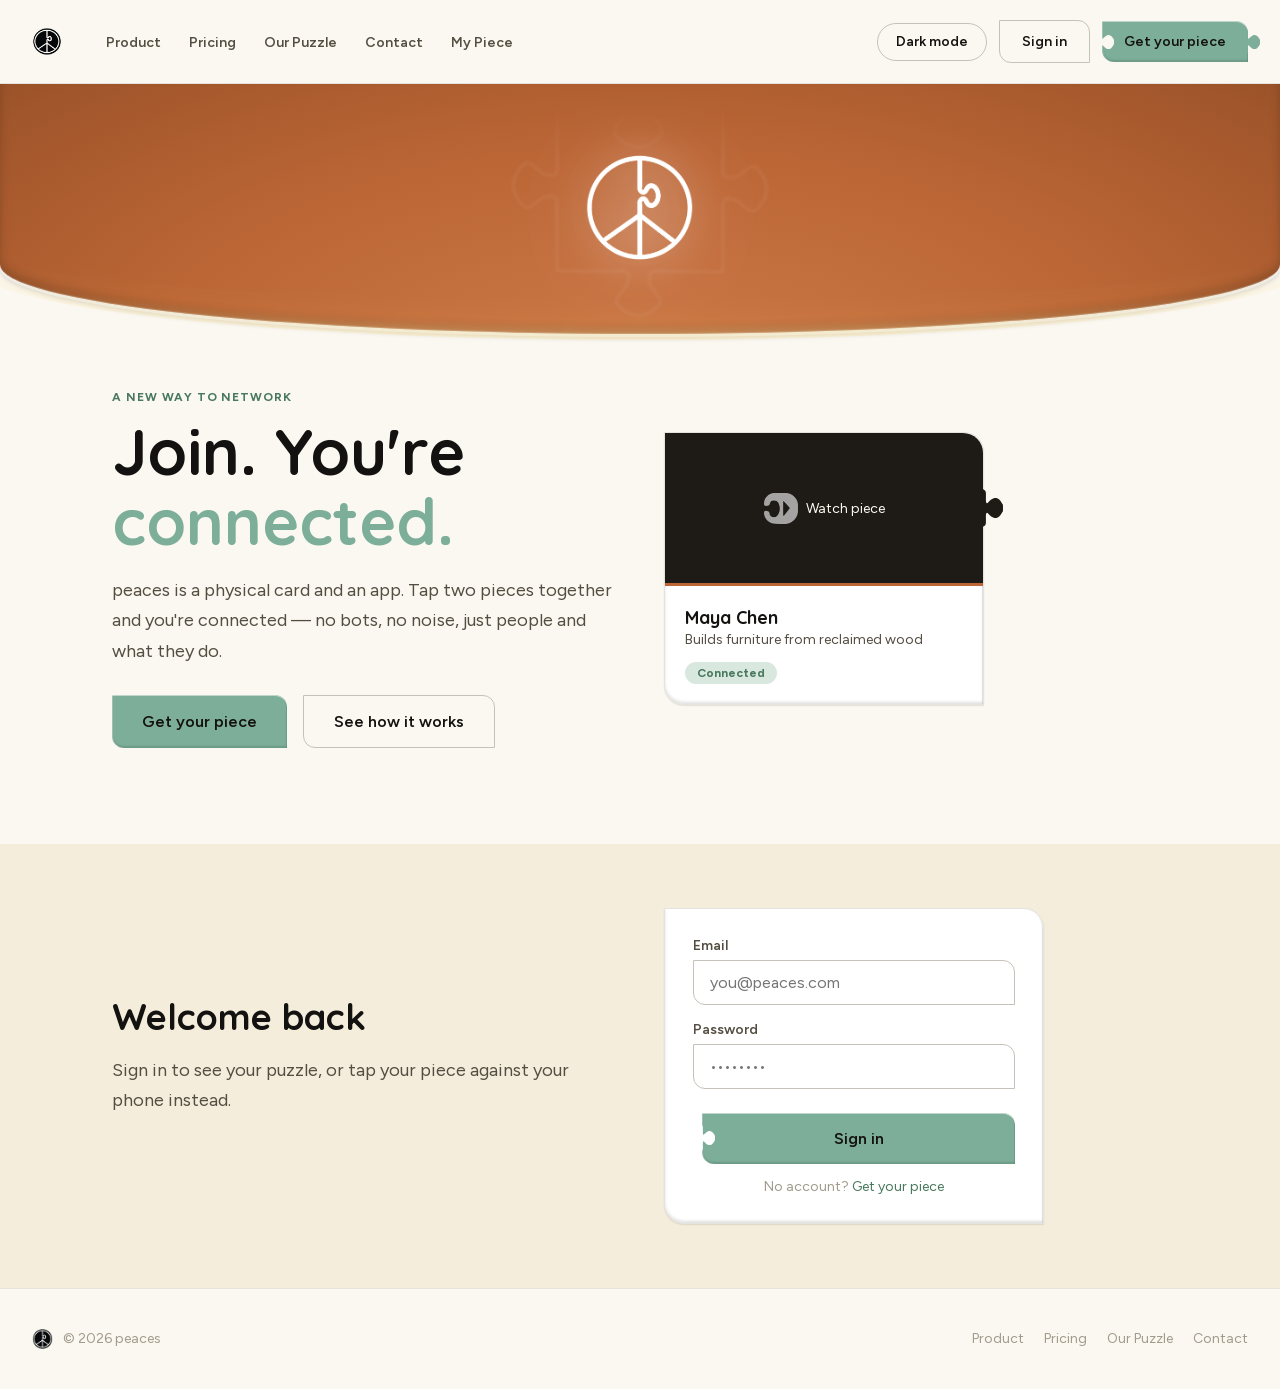
==== commit abeb17bf: "Add files via upload" ====
--- a/index.html
+++ b/index.html
@@ -1,78 +1,385 @@
 <!DOCTYPE html>
 <html>
 <head>
-<template id="__bundler_thumbnail"><svg viewBox="0 0 100 100" xmlns="http://www.w3.org/2000/svg"><rect width="100" height="100" fill="#BC6636"/><circle cx="50" cy="42" r="24" fill="none" stroke="#fff" stroke-width="4"/><line x1="50" y1="42" x2="50" y2="18" stroke="#fff" stroke-width="4"/><line x1="50" y1="42" x2="34" y2="58" stroke="#fff" stroke-width="4"/><line x1="50" y1="42" x2="66" y2="58" stroke="#fff" stroke-width="4"/></svg></template>
-
-<meta charset="utf-8">
-<title>peaces — Home</title>
-<!-- @dsCard group="Marketing Site" viewport="1440x900" name="peaces.com" subtitle="Home / login, product, pricing, about, contact, profile" -->
-<link rel="stylesheet" href="site.css">
-<script src="theme.js"></script>
+  <meta charset="utf-8">
+  <title>peaces — Home</title>
+  <style>
+    * { margin: 0; padding: 0; box-sizing: border-box; }
+    body { background: #faf9f5; display: flex; align-items: center; justify-content: center; min-height: 100vh; font-family: -apple-system, BlinkMacSystemFont, sans-serif; }
+    #__bundler_loading { position: fixed; bottom: 20px; right: 20px; font: 13px/1.4 -apple-system, BlinkMacSystemFont, sans-serif; color: #666; background: #fff; padding: 8px 14px; border-radius: 8px; box-shadow: 0 1px 4px rgba(0,0,0,0.12); z-index: 10000; }
+    #__bundler_thumbnail { position: fixed; inset: 0; width: 100%; height: 100%; display: flex; align-items: center; justify-content: center; background: #faf9f5; z-index: 9999; }
+    #__bundler_thumbnail svg { width: 100%; height: 100%; object-fit: contain; }
+    #__bundler_placeholder { color: #999; font-size: 14px; }
+  </style>
+  <noscript>
+    <style>#__bundler_loading { display: none; }</style>
+    <div style="position:fixed;bottom:12px;left:12px;font:13px/1.4 -apple-system,BlinkMacSystemFont,sans-serif;color:#999;background:rgba(255,255,255,0.9);padding:6px 12px;border-radius:6px;box-shadow:0 1px 4px rgba(0,0,0,0.08);z-index:10000;">
+      This page requires JavaScript to display.
+    </div>
+  </noscript>
 </head>
 <body>
-<header class="nav">
-<div class="nav-left">
-<a href="index.html"><img class="nav-logo" src="../../assets/peaces-mark-black.png" alt="peaces"></a>
-<ul class="nav-links"><li><a href="product.html">Product</a></li><li><a href="pricing.html">Pricing</a></li><li><a href="about.html">Our Puzzle</a></li><li><a href="contact.html">Contact</a></li><li><a href="profile.html">My Piece</a></li></ul>
-</div>
-<div class="nav-right">
-<button class="theme-toggle" data-theme-toggle>Dark mode</button>
-<a href="index.html#login" class="btn btn-ghost">Sign in</a>
-<a href="pricing.html" class="btn btn-primary btn-knob">Get your piece</a>
-</div>
-</header>
-<section class="hero-night">
-<div class="stars"></div>
-<img class="piece-texture" src="../../assets/piece-texture-light.png" alt="">
-<div class="mark"><a href="index.html"><img src="../../assets/peaces-logo-white.png" alt="peaces home"></a></div>
-</section>
-<section class="section" style="padding-top:56px">
-<div class="container grid-2">
-<div>
-<div class="eyebrow">A new way to network</div>
-<h1 class="display">Join. You're <span style="color:var(--accent-primary)">connected.</span></h1>
-<p class="lede">peaces is a physical card and an app. Tap two pieces together and you're connected — no bots, no noise, just people and what they do.</p>
-<div style="display:flex;gap:16px;margin-top:28px">
-<a href="pricing.html" class="btn btn-primary btn-lg">Get your piece</a>
-<a href="product.html" class="btn btn-ghost btn-lg">See how it works</a>
-</div>
-</div>
-<div class="piece-card" style="max-width:320px">
-<div class="connector"></div>
-<div class="thumb"><span class="play-icon"><img class="play-icon-base" src="../../assets/play-icon-white60.png" style="width:34px;height:34px;object-fit:contain" alt=""><img class="play-icon-hover" src="../../assets/play-icon-orange.png" style="width:34px;height:34px;object-fit:contain" alt=""></span>Watch piece</div><div class="thumb-line"></div>
-<div class="body">
-<div class="name">Maya Chen</div>
-<div class="craft">Builds furniture from reclaimed wood</div>
-<span class="badge">Connected</span>
-</div>
-</div>
-</div>
-</section>
-<section class="section-tight" id="login" style="background:var(--surface-sunken)">
-<div class="container grid-2">
-<div>
-<h2 class="display">Welcome back</h2>
-<p class="lede">Sign in to see your puzzle, or tap your piece against your phone instead.</p>
-</div>
-<div class="card card-bevel" style="max-width:380px">
-<div class="field"><label>Email</label><input type="email" placeholder="you@peaces.com"></div>
-<div class="field"><label>Password</label><input type="password" placeholder="••••••••"></div>
-<button class="btn btn-primary btn-lg btn-sign-knob" style="width:calc(100% - 9px);margin-top:8px;margin-left:9px">Sign in</button>
-<div style="text-align:center;margin-top:14px;font-size:var(--text-sm);color:var(--text-tertiary)">No account? <a href="pricing.html">Get your piece</a></div>
-</div>
-</div>
-</section>
-<footer class="footer">
-<div style="display:flex;align-items:center;gap:10px">
-<img src="../../assets/peaces-mark-black.png" style="height:20px;width:auto;object-fit:contain">
-<span>&copy; 2026 peaces</span>
-</div>
-<ul class="footer-links">
-<li><a href="product.html">Product</a></li>
-<li><a href="pricing.html">Pricing</a></li>
-<li><a href="about.html">Our Puzzle</a></li>
-<li><a href="contact.html">Contact</a></li>
-</ul>
-</footer>
+  <div id="__bundler_thumbnail"><svg viewBox="0 0 100 100" xmlns="http://www.w3.org/2000/svg"><rect width="100" height="100" fill="#BC6636"></rect><circle cx="50" cy="42" r="24" fill="none" stroke="#fff" stroke-width="4"></circle><line x1="50" y1="42" x2="50" y2="18" stroke="#fff" stroke-width="4"></line><line x1="50" y1="42" x2="34" y2="58" stroke="#fff" stroke-width="4"></line><line x1="50" y1="42" x2="66" y2="58" stroke="#fff" stroke-width="4"></line></svg></div>
+  <div id="__bundler_loading">Unpacking...</div>
+
+  <script>
+    
+document.addEventListener('DOMContentLoaded', async function() {
+  const loading = document.getElementById('__bundler_loading');
+  function setStatus(msg) { if (loading) loading.textContent = msg; }
+
+  const FONT_MIME = /^(font[/]|application[/](x-)?font-|application[/]vnd\.ms-fontobject)/i;
+  const MIME_TOKEN = /^[\w.+-]+[/][\w.+-]+$/;
+  function toBase64(bytes) {
+    let bin = '';
+    for (let i = 0; i < bytes.length; i += 0x8000) {
+      bin += String.fromCharCode.apply(null, bytes.subarray(i, i + 0x8000));
+    }
+    return btoa(bin);
+  }
+
+  // Error sink persists across replaceWith since it's on window, not the DOM.
+  window.addEventListener('error', function(e) {
+    // Failed resource loads (CSP-blocked links, scripts, images) fire plain
+    // events at the element — warn only; real JS errors carry message/error.
+    if (!e.message && !e.error && e.target && e.target !== window) {
+      console.warn('[bundle] resource failed to load:',
+        e.target.tagName, String(e.target.src || e.target.href || ''));
+      return;
+    }
+    var p = document.body || document.documentElement;
+    var d = document.getElementById('__bundler_err') || p.appendChild(document.createElement('div'));
+    d.id = '__bundler_err';
+    d.style.cssText = 'position:fixed;bottom:12px;left:12px;right:12px;font:12px/1.4 ui-monospace,monospace;background:#2a1215;color:#ff8a80;padding:10px 14px;border-radius:8px;border:1px solid #5c2b2e;z-index:99999;white-space:pre-wrap;max-height:40vh;overflow:auto';
+    d.textContent = (d.textContent ? d.textContent + String.fromCharCode(10) : '') +
+      '[bundle] ' + (e.message || e.type) +
+      (e.filename ? ' (' + e.filename.slice(0, 60) + ':' + e.lineno + ')' : '');
+  }, true);
+
+  try {
+    const manifestEl = document.querySelector('script[type="__bundler/manifest"]');
+    const templateEl = document.querySelector('script[type="__bundler/template"]');
+    if (!manifestEl || !templateEl) {
+      setStatus('Error: missing bundle data');
+      console.error('[bundler] Missing script tags — manifestEl:', !!manifestEl, 'templateEl:', !!templateEl);
+      return;
+    }
+
+    const manifest = JSON.parse(manifestEl.textContent);
+    let template = JSON.parse(templateEl.textContent);
+
+    // Nested page bundles (iframe targets). Each ships ONCE, in the ROOT
+    // document's manifest; frame srcs carry an about:blank#<uuid> marker
+    // instead of a substitutable uuid. Every document mints the blobs for
+    // its OWN frames — from local text at the root, or text obtained from
+    // its DIRECT parent over the relay protocol below — so each frame
+    // navigation stays same-origin with its initiator and a deduped page
+    // loads at any depth on any host, including a file:// download's
+    // opaque origins (where a blob minted by one document cannot be
+    // navigated to by another).
+    const pageOrderEl = document.querySelector('script[type="__bundler/page_order"]');
+    const pageOrder = pageOrderEl ? JSON.parse(pageOrderEl.textContent) : [];
+    const pageSet = new Set(pageOrder);
+    const pageTexts = {};
+
+    // ── Nested-page text protocol (parent-chain relay) ──
+    // Page bundles ship once, in the ROOT document's manifest. Every
+    // document mints the blobs for its OWN frames, obtaining page text
+    // through a strict parent-chain relay: a document only ever SENDS to
+    // its direct parent (which, for every document the publisher's own
+    // runtime minted, is another publisher document) and only ACCEPTS
+    // text from that direct parent; requests from below are honored only
+    // for the document's own child frames, and the ROOT never sends
+    // upward at all. That last rule is load-bearing: the artifact host's
+    // frame-ancestors allows claude.ai (and friends) to frame an
+    // artifact, so window.top can be a FOREIGN document — a top-addressed
+    // protocol would hand page uuids to that ancestor and accept forged
+    // "page text" from it, minting attacker HTML as an artifact-origin
+    // blob document. The chain never touches the ancestor: requests stop
+    // at the root, replies are origin-addressed per hop (never '*' when
+    // an origin exists), and both directions are origin-gated (on https
+    // a foreign sender's origin can never equal this document's; in
+    // opaque contexts — file:// — everything serializes as 'null', where
+    // an embedded EXTERNAL frame still fails the gate by carrying its
+    // own real origin, and a sandboxed child of such a frame is excluded
+    // by the own-child-frames check plus uuid unguessability). Shape is
+    // deny-by-default: one request form, one reply form, no error
+    // replies.
+    // window.origin is the SERIALIZED SECURITY origin ('null' in opaque
+    // contexts such as a sandboxed preview iframe) — location.origin is
+    // computed from the URL and stays 'https://…' even when the document
+    // is sandboxed, which would misgate every opaque chain.
+    const OWN_TARGET = /^https?:[/][/]/.test(window.origin || '')
+      ? window.origin
+      : '*';
+    function trustedOrigin(e) {
+      if (e.origin === window.origin) return true; // https chains; opaque==opaque
+      // file:// trees: Chrome serializes the file document's origin as
+      // 'file://' while the blob: documents it mints serialize as 'null',
+      // so the two legitimate shapes can never string-match — accept the
+      // pair in both directions. https origins never serialize as either,
+      // and sender identity (own child frame / direct parent) is checked
+      // separately.
+      return (
+        (e.origin === 'null' &&
+          (window.origin === 'file://' ||
+            window.location.protocol === 'file:')) ||
+        (/^file:/.test(e.origin) && window.origin === 'null')
+      );
+    }
+    // Non-empty only in the root document (nested bundles ship an empty
+    // island), so it doubles as the root marker: the root answers from
+    // local text and treats a miss as authoritative — never relaying to
+    // its (possibly foreign) parent.
+    const isPageRoot = pageOrder.length > 0;
+    const blobUrls = {};
+    const resourceBlobs = {};
+    const UUID_SHAPE = /^[0-9a-f]{8}-[0-9a-f]{4}-[0-9a-f]{4}-[0-9a-f]{4}-[0-9a-f]{12}$/;
+    const pendingFrames = {}; // uuid -> [{el, frag}] awaiting text for own frames
+    const pendingRelays = {}; // uuid -> [childWindow] awaiting text to pass down
+    function mountPage(el, frag, text) {
+      const pageBlob = new Blob([text], { type: 'text/html' });
+      const u = URL.createObjectURL(pageBlob);
+      resourceBlobs[u] = pageBlob;
+      el.src = u + frag;
+    }
+    function deliverPage(uuid, text) {
+      const frames = pendingFrames[uuid];
+      delete pendingFrames[uuid];
+      if (frames) for (const f of frames) mountPage(f.el, f.frag, text);
+      const relays = pendingRelays[uuid];
+      delete pendingRelays[uuid];
+      if (relays) {
+        for (const cw of relays) {
+          try { cw.postMessage({ __bundler_page: uuid, __bundler_text: text }, OWN_TARGET); } catch (err) { /* gone */ }
+        }
+      }
+    }
+    function ownFrameWindows() {
+      const out = [];
+      for (const f of Array.from(document.querySelectorAll('iframe'))) {
+        try { if (f.contentWindow) out.push(f.contentWindow); } catch (err) { /* detached */ }
+      }
+      return out;
+    }
+    window.addEventListener('message', function (e) {
+      const d = e.data;
+      if (!d || typeof d !== 'object' || !e.source) return;
+      // Origin gate first; the structural checks below (own-child-frames
+      // for requests, direct-parent + solicited-uuid for replies, the
+      // root's never-relay rule) are what hold in fully opaque chains
+      // where origin strings can't discriminate — a sandboxed root's
+      // FOREIGN wrapper still fails all three even though both serialize
+      // as real-vs-'null' rather than matching.
+      if (!trustedOrigin(e)) return;
+      if (typeof d.__bundler_need === 'string' && UUID_SHAPE.test(d.__bundler_need)) {
+        // Requests are honored only for this document's own child frames.
+        if (ownFrameWindows().indexOf(e.source) < 0) return;
+        const uuid = d.__bundler_need;
+        const text = pageTexts[uuid];
+        if (typeof text === 'string') {
+          try { e.source.postMessage({ __bundler_page: uuid, __bundler_text: text }, OWN_TARGET); } catch (err) { /* gone */ }
+          return;
+        }
+        if (isPageRoot || window.parent === window) return; // authoritative miss
+        const waiting = pendingRelays[uuid];
+        if (waiting) {
+          if (waiting.indexOf(e.source) < 0) waiting.push(e.source);
+          return;
+        }
+        // Never-answered uuids would otherwise accumulate forever under a
+        // request spray; past the cap (far above any real page count) new
+        // relays are dropped rather than remembered.
+        if (Object.keys(pendingRelays).length >= 128) return;
+        pendingRelays[uuid] = [e.source];
+        window.parent.postMessage({ __bundler_need: uuid }, OWN_TARGET);
+      } else if (
+        typeof d.__bundler_page === 'string' &&
+        UUID_SHAPE.test(d.__bundler_page) &&
+        typeof d.__bundler_text === 'string'
+      ) {
+        // The shape test is load-bearing beyond tidiness: the solicited
+        // check below uses the in operator, which matches prototype keys
+        // ('__proto__', 'constructor') — an unshaped key would reach
+        // deliverPage and throw, painting the error banner.
+        // Text is accepted only from the direct parent — the document
+        // that minted this one.
+        if (e.source !== window.parent || window.parent === window) return;
+        if (!(d.__bundler_page in pendingFrames) && !(d.__bundler_page in pendingRelays)) return;
+        deliverPage(d.__bundler_page, d.__bundler_text);
+      }
+    });
+
+    const uuids = Object.keys(manifest);
+    setStatus('Unpacking ' + uuids.length + ' assets...');
+
+    await Promise.all(uuids.map(async (uuid) => {
+      const entry = manifest[uuid];
+      try {
+        const binaryStr = atob(entry.data);
+        const bytes = new Uint8Array(binaryStr.length);
+        for (let i = 0; i < binaryStr.length; i++) bytes[i] = binaryStr.charCodeAt(i);
+
+        let finalBytes = bytes;
+        if (entry.compressed) {
+          if (typeof DecompressionStream !== 'undefined') {
+            const ds = new DecompressionStream('gzip');
+            const writer = ds.writable.getWriter();
+            const reader = ds.readable.getReader();
+            writer.write(bytes);
+            writer.close();
+            const chunks = [];
+            let totalLen = 0;
+            while (true) {
+              const { done, value } = await reader.read();
+              if (done) break;
+              chunks.push(value);
+              totalLen += value.length;
+            }
+            finalBytes = new Uint8Array(totalLen);
+            let offset = 0;
+            for (const chunk of chunks) { finalBytes.set(chunk, offset); offset += chunk.length; }
+          } else {
+            console.warn('DecompressionStream not available, asset ' + uuid + ' may not render');
+          }
+        }
+
+        if (pageSet.has(uuid)) {
+          pageTexts[uuid] = new TextDecoder().decode(finalBytes);
+          return;
+        }
+        if (FONT_MIME.test(entry.mime) && MIME_TOKEN.test(entry.mime)) {
+          // Strict artifact hosts allow font-src data: but not blob:.
+          blobUrls[uuid] = 'data:' + entry.mime + ';base64,' +
+            (entry.compressed ? toBase64(finalBytes) : entry.data);
+        } else {
+          const blob = new Blob([finalBytes], { type: entry.mime });
+          blobUrls[uuid] = URL.createObjectURL(blob);
+          resourceBlobs[blobUrls[uuid]] = blob;
+        }
+      } catch (err) {
+        console.error('Failed to decode asset ' + uuid + ':', err);
+        const blob = new Blob([], { type: entry.mime });
+        blobUrls[uuid] = URL.createObjectURL(blob);
+        resourceBlobs[blobUrls[uuid]] = blob;
+      }
+    }));
+
+    const extResEl = document.querySelector('script[type="__bundler/ext_resources"]');
+    const extResources = extResEl ? JSON.parse(extResEl.textContent) : [];
+    const resourceMap = {};
+    for (const entry of extResources) {
+      if (blobUrls[entry.uuid]) resourceMap[entry.id] = blobUrls[entry.uuid];
+    }
+
+    // Artifact-host CSP (connect-src 'self') refuses fetch() of blob: URLs —
+    // consumers read these Blobs directly. Survives the swap like the error sink.
+    window.__resourceBlobs = resourceBlobs;
+
+    setStatus('Rendering...');
+    // Page uuids have no blob here — they ride inside about:blank#<uuid>
+    // frame markers the pass below resolves after the swap.
+    for (const uuid of uuids) {
+      if (pageSet.has(uuid)) continue;
+      template = template.split(uuid).join(blobUrls[uuid]);
+    }
+
+    // Strip integrity + crossorigin — blob URLs from a file:// document inherit
+    // a null origin, so crossorigin forces a CORS fetch that SRI then rejects.
+    // The manifest bytes are ours; SRI protects against CDN compromise, not this.
+    template = template.replace(/\s+integrity="[^"]*"/gi, '').replace(/\s+crossorigin="[^"]*"/gi, '');
+
+    const resourceScript = '<script>window.__resources = ' +
+      JSON.stringify(resourceMap).replace(/<\//g, '<\\/') +
+      ';</' + 'script>';
+    // Inject after <head> so the DOCTYPE stays first; prepending the script
+    // would push the parser into quirks mode. DOMParser always emits a <head>
+    // (synthesizing one if the source HTML omitted it) but may carry
+    // attributes through, so match the full opening tag. slice() rather than
+    // replace() keeps us clear of $-pattern substitution in resourceScript.
+    const headOpen = template.match(/<head[^>]*>/i);
+    if (headOpen) {
+      const i = headOpen.index + headOpen[0].length;
+      template = template.slice(0, i) + resourceScript + template.slice(i);
+    }
+
+    // Parse the template and swap the root element. Scripts inserted via
+    // DOMParser/replaceWith are inert per spec — re-create each with
+    // createElement so they execute, awaiting onload for src scripts to
+    // preserve ordering (React before ReactDOM before Babel before text/babel).
+    const doc = new DOMParser().parseFromString(template, 'text/html');
+    document.documentElement.replaceWith(doc.documentElement);
+
+    // Resolve page-frame markers: mint this document's own blob for each
+    // framed page — from local text when this is the root, otherwise by
+    // asking the direct parent over the relay protocol above. An
+    // unanswered request leaves the frame on about:blank, the same
+    // degraded state as a refused embed.
+    {
+      const MARKER = /^about:blank#([0-9a-f]{8}-[0-9a-f]{4}-[0-9a-f]{4}-[0-9a-f]{4}-[0-9a-f]{12})(#.*)?$/;
+      const needed = [];
+      for (const el of Array.from(document.querySelectorAll('iframe'))) {
+        const m = MARKER.exec(el.getAttribute('src') || '');
+        if (!m) continue;
+        const text = pageTexts[m[1]];
+        if (typeof text === 'string') {
+          mountPage(el, m[2] || '', text);
+        } else if (window.parent !== window && !isPageRoot) {
+          const had = pendingFrames[m[1]];
+          (pendingFrames[m[1]] = had || []).push({ el: el, frag: m[2] || '' });
+          if (!had) needed.push(m[1]);
+        }
+      }
+      for (const uuid of needed) {
+        window.parent.postMessage({ __bundler_need: uuid }, OWN_TARGET);
+      }
+    }
+
+    const dead = Array.from(document.scripts);
+    for (const old of dead) {
+      const s = document.createElement('script');
+      for (const a of old.attributes) s.setAttribute(a.name, a.value);
+      s.textContent = old.textContent;
+      // text/babel scripts with a src: read and inline. transformScriptTags
+      // does XHR against the src, but blob:null/ from a file:// origin is
+      // silently dropped. Inlining makes it a plain inline babel script,
+      // which transformScriptTags handles unconditionally.
+      if ((s.type === 'text/babel' || s.type === 'text/jsx') && s.src) {
+        const pre = resourceBlobs[s.src.split('#')[0]];
+        s.textContent = pre ? await pre.text() : await (await fetch(s.src)).text();
+        s.removeAttribute('src');
+      }
+      const p = s.src ? new Promise(function(r) { s.onload = s.onerror = r; }) : null;
+      old.replaceWith(s);
+      if (p) await p;
+    }
+    // Babel standalone auto-transforms type=text/babel on DOMContentLoaded,
+    // which fired before we swapped the document. Trigger manually if present.
+    if (window.Babel && typeof window.Babel.transformScriptTags === 'function') {
+      window.Babel.transformScriptTags();
+    }
+  } catch (err) {
+    setStatus('Error unpacking: ' + err.message);
+    console.error('Bundle unpack error:', err);
+  }
+});
+
+  </script>
+
+  <script type="__bundler/manifest">
+{"29a0d88b-f6da-437f-b95d-36a0042a34a8":{"mime":"image/png","compressed":false,"data":"iVBORw0KGgoAAAANSUhEUgAAAeYAAAHDCAYAAADx8rlKAAAQAElEQVR4AeydTYwcRZr3I6obtMISexgJugdzH9l79sicGcFchxUMbl9A+DpgeQ/dEgKBRuo6rGV4ryB8oQGj8V4XNJzHWs4Lmjv2tG1pD4tka4XdFe/zz66y+6M+sqryIyLyZ1W4q7IiI57nF1n5z3giMrLn+AeBkgT+5/9tPH2rf/4FpdvbG6/d2d64NEq72xtXd/sb10kwiOYY2D734ej41N+72+df1rGrpGO55GFPNgg0TgBhbhx5vBXqZKWT1kh0R2J7p7/xd9v2jwf33N9XQviLknlxJTh3aZS8cy/54M6SYBDNMeD8W6PjU38HLnymY1dJx7KOaaVHFxJDIR8JuB3jvCDQCoG8hLkVhOlV+kiA+xsXbvfPfaQTk05QOlnppGUeFaI7EtsQ3NO2jRcEsiTw6EJiKOQjAddvQhelxe/Dfid3LEKkC9dbf/7j81mCwKloCCDM0TRFfYboZHLbRFg9YDvZfP9IgIP7wAX/qk5M9dVOyRBIl4AuSovfh/1O1OvWhevKysp/jQR713rZ9pt6bbf/+ul0vcTy2AggzLG1yGN7Fnqn3vBdG0u7Y1f3xZX+9sY/dDJxJsLqAVuhJy3xggAEliAwEmxvvWwr5ooPvb+aQP9Dvzn99u7ab1C/RfuOFwTmJoAwz40svh1u9c+/cGcoxOoNKxSnq/viSj8+c7EIAtkS0G9Ovz39BvVbNLH+/raFwe3va4TAs232yh1DmCtHWn+BuhLXD10/eIXU1CPWyUAnhfprX7AGdoNANwmcdBYGN9evKARuPervFP6+S4/akPCaRABhnkQmsu262r6tceL+xnVdiZt5V/SDV0jN3vOCAAQSIGAXz6cU/h71qE2or+t3rd93AuZjYkMEEOaGQC9STdEz3hfj73S17TROHNzZRcpin0oJUBgEKiFgQn1Wv2v9vi0K9r1607tMJKuEbcqFIMwRtp79QF/b3d64WvSM98X4VIRmYhIEIFAtgZPqTfv9iWSIdLVskyoNYY6kuXSVfLt/7iONGZtJV7xzL9lfXhConwA1xEgAkY6xVRqyCWFuCPS4aopQ9fbGazbO9J2ukl3wrzJmPI4U2yDQaQKHRPq2DW8xJp338YAwt9C++lHtbp/78OF9971Vf8XGmQhVGwheEKiAQO5FnHQ2vKUx6V0b7tLs7twd7qJ/CHODrX6rf/4F/Zj0o/LOv0XvuEH4VAWBzAh4G+7S7G4Nf93Z3rikC/7MXOysOwhzA01fTObqb1zX/cb6MTVQJVVAAAI5ECjhgy7wtY6BLvh14a8OQIndyBIxAYS5xsaRIFsahau5zalG1hQNAQg4pwt/dQB03rH0muaxOP4lRwBhrqHJ9IOwVAiyFc/a1AaBFwQg0CgBnXeuaB6LwtyRCHSjAFKuDGGusPVMjF+zhCBXyJSiIACBxQmMwtxaE+F2/[base64]/MUIR5SoPe3T7/[base64]/AWqAQFwE1JFRh0bDf3FZlr41nRVmTWTY7W98551/K/1mxAMIQAACzRNQh0aTZO1cel3n1OYtyLPGTgqzrvA0kYH7kvM8qPEqfgJYmBcBO5ee1TnVxp9fy8uzdrzpnDArdK0rPF3ptYOcWiEAAQjkR2B4Tr2yu71xlbHn5dq3M8KsA0XhFkLXyx0w7A0BCBwlwOeDBLxzLzH2fJDI/O87Icy7/ddPP7jnvlO4ZX5E7AEBCEAAAvMQUO9Zkcnd7XMfqlM0z77kdS57YdaYR8/1rltjn7TECwIQgAAEphCo8ivv/Fu/3Hf/oc5RleXmXlbWwnxne+OSNeAVXb3ZX14QgAAEINAwAYtUnlLnSJ2khqtOtrpshfl2/9xHWqUm2ZbBcAhAAAKZEBh2jq7ovNxsaDtNgNkJsxp9t7/xneOJUGkekVgNAQjkS8DOy4S2ZzdvVsIsUVajK3Qy23VyQAACEIBA0wR0flZo++72+ZebrjuV+iYJcyr2P7Jzt//6aU3RV6M/2sgbCEAAAhCIjoBC25q1fWd/HlB09rVtUBbCLFHWFZgau22g1A8BCEAAAuUIaB7QLguSHIOVvDCXEuVjbrMBAhCAAARiIOCde0lDkKy1/bg1khZmRPlxQ/IOAhCAQKoENASptbZ1Tk/VhyrtTlaYdU9cR8PXVbY/ZUEAAhCIgoCGIn3o/VXn9igMatGIJIV52HAsHNLigUPVEIAABGoicOV2f+NCTWUnUWxywnyrf/4FI3vFEq8cCOADBCAAgaMEgvvgdv/cR0c3d+VzUsK823/99KoLn3WlcfATAhCAQGcJBP+qxFnrU3SNQTLCLFFmTLlrh2dy/mIwBCBQJQETZ83Y7po4JyHMiHKVRzplQQACEEiHgGZsd02coxdm3dtGTzmdHxGWZkQAVyAQCYGuiXPUwqzwRW915aqm0UdyfGAGBCAAAQi0QGAkzoqgtlB9o1VGK8wSZYUv1BiNEqEyCEAgRwL4lAEB6YEiqLmLc7TC/OB++FCNkMGxhAsQgAAEIFARAUVQcxfnKIV5d/vchy74VytqR4qBAAQgkBeBjnuTuzhHJ8xa1cs7/[base64]/8QgAAEIACB5Qh4517SU6mWK6XdvVsTZo0rO9f7WLPq2kVA7RCAAAQgkBUBi8Le2d64lKpPrQlz7uPKqR4Q2A0BCEAgBwLBuUvFUGmCzrQizAUsu6JJkBcmQwACEIBAOgSu3OqffyEdc/ctbVyYdb8y48r78NP5H0shAAEIpElg1YXPdvuvn07J+saFube68hHjyikdItgKAQhAIF0C+3rT+3h/XlMafjQqzBqM98GdTQMNVuZKAL8gAIFuETDdOfXLfXc1Fa8bE2aFEjQYnwoY7IQABCAAgXwImDifLZ5cmIBLjQmzbo1KgAcmQiAxApgLAQiUJeCdf6uYfFx2h5byNSLMwxD2qZZ8pFoIQAACEIBAQUCTjxXBLT5E+l/twqxZ2M67C5H6j1kQgEBEBDAFAnUT0GQwH/mjImsXZmZh132YUT4EIAABCMxJ4OQvEa+pXasw390+/7IG3OcERnYIQAACGRDAhZgJ+GJN7Y0oo7m1CbPuGQs+fBRzw2AbBCAAAQh0mEBwH8Q43lybMP9yL/ybYvkdbnJchwAEIJANgVwdiXG8uRZh1hWId/6tXBsSvyAAAQhAIBsC0Y031yLMzvU+zKbJcAQCEIAABDIjcNgdr/Hm7Y3XDm9t71PlwsyEr/Yak5ohAAEIQGAxArq/ubi9d7HdK92rcmEeuEBvudImojAIQAACEKibgOZE6fbeuuspU/68wjy1zNv7oYCTUzPxJQQgAAEIQCBCArq99872xqW2TatMmHV7lEIBbTtE/[base64]/uN7tw1sLCXFxB2OB4oqwxGwIQgAAEIFCOQPCv3uqff6Fc5uVzLSzMD+653+tKYnkTKAECEEiKAMZCoIMEeg0uN72wMFu7tL5smdnACwIQgAAEIFA7AR/cqaYmgi0kzHe3z79sFFgT2yDwggAEkiaA8RAoTaCpiWALCfOeDxdKe0JGCEAAAhCAQAYENHyrSc91uzK3MGslFOvSn63bMMqHAAQgAIE5CZC9dgJ6yIV0sM6K5hbmldUeY8t1tghlQwACEIBA1ATq1sG5hFm3SHnnNb4cNTSMgwAEIACB5AnE60DNt0/[base64]/yIoA3EIAABJYhsOIGry6z/2jfqcJMGHuEqZt/g3c/WroxI/3YTTp4DQEIQOAIAa2h/ec/Pn9k69wfpwrznhu8MHeJ7JAUAYmu8+Fr79zlPe//NfjB79a2dn6ttL6586KlV2akF5VX6YkT7jcqo+f8mypP5RblJ0UkF2PxAwIQaINAFU+e6k0z3PMkqWl4kvxOQumHIiwxleiubX7xzrNbO5ef2/z8b+ubX/6wqGO/+tPOzyrjma3Pv1F5Knd9c+cV1SPBt3IvBhc+NRvoZRsMXhCAQH4EvOmmnsS4jGcThXm3//ppK/ikJV4JE/De/ayea896serRSiglmhLQJt2S4JtAX1vf+uI9s+FF2SKbZJvZcdMSLwhMJMAXEEiFgO5ienDfvbaMvb1JO3vXI4zt0v1nvdIbZv3FZzd3frNmPWL1YtWjtW1RvGSLbJJta1s7Z9SjVm/ajEOkDQIvCEAgYQLBLfVsiYnCHJxjta/Ejgv1jiVue3t7v13fDyFfS8UF9ajXrTe9rAk+OwAAEABJREFUdkCk5U8q9mMnBMoTIGcHCJzU5OlF/ZwozLona9FC2a9ZAhIwb+PGq0+5M+smbs+9+9VPzVpQbW0jkVZv30q+OOz921teEIAABNIgsOfCwuHsscJ8q3+eMHYCbX9QkDVurPBwAmbPZeLa1s419f4VBRiOR8+1P5khAIF6CVD6eALWWXrp1oK3To0V5tUQzo6viq3REPDha/WQcxXko5wVBVizsXIJtB3wl3VRcjQPnyEAAQjERGB1ZWWhBUfGCvPAO3rMMbXuAVssrPujJkpJpHLsIR9wdexbCbQuRnRRovH0sZnYCAEIQGAhAtXuFNxis7PHCjPjy9U2TlWlqae4Xiz6sfi9xlXZ0nY5uihZt/F09aAJcbfdGtQPAQhMIHBykaHhY8K8SCETDGJzRQRGvWT1FCsqMpti1INeU4i7WLXMsXBJNi2LIxDIg8Ai62cfE+YFx5fzIBijFzaW/ORT7g+aqRyjebHYpAVT1i2a4Lx7n/HnKFrlpl1QFuusmzXcm24QeHWTgF9gJbBjwjxw7l+6iS9Kry+uWW9QYdsorYvQqLXNnU8ePtz7nUQhQvOyN0nctV762tbOmfXNnWKddb3XNvuOiEb2RwAOHiVQrAR2z/3+6PZpn48Jc887ZmRPI9bAd+rxFRO8tnaSWSCkASylq1B4W6JA77k0smoyWnRH3BW9OFqgtinygzgfJcPnLhAIcy7YdUiYdc+V1L0LoGL1USeugRtYT4MJXsu2kXrPYimmy5bF/tMJGOMbaxbdmZZLkR/EeRohvsuVgHfupXkebHFImJ9YWT2dK5gU/LKT2486ca0v8YSnMX52epNYrhdjz+HrToOo3fnBe2WqGImz5WXc2SDw6g6BeR5scUiYgwsIc0vHyUiUdeJqyYSsq13b781d1DBB1o6249xNXQCVrVrHuA3VvEFblCVGvhwIWDi79BKdh4SZiV/tND+iPAf3JbKu2Zi9QtsIwhIQx+xqx+/ca7NLyGmLMTDZlC0BH9wpDReXcfCQMFscnB5zGWoV5rGTWhG+Vi+iwmIpagIBCUKxapjnnucJiBrbrLYIwb3fWIVUBIGWCaysrJRaVfOQMJvNJy3xaojAfs9t8Dai3BDwYTXirbF8XRQNN7X1p/P1KophEC5a4gWB7AlYOPvlMk4+EmZW/CqDq9o8CuWp11BtqZRWhoDEeZ1JYWVQ1Z6nEGfP5LzaQVNB6wQsKl1qdvYjYV4J4fnWre6WARcR5fYbfE2TwhCFahpiiVJohyXgsWtSBB6UWGzkkTCbkhPGbqp5TQiKXkJT9VHPVAKIwlQ8jX2pdmB4oTHcVNQWAT/7scqPhJkZ2c20ksaVn3jKl7rnsxmLqEUEJArOLpj0ntQegYjG/tuDQM1ZE/DOzxxnfiTMzruns6YRiXPBhW80vhmJOZhxgADifABGS2/125A46wK2JROoFgK1EgjBPb3bf33qHVCPhNkH1siutTWGhfdC75vhW/5ESABxbr9RJM6aGIk4V9gWFBUVAdOBqb3mR8IcldWZGqMTzTNbnyPMkbcv4tx+A2lipMS5fUuwAALVExh4N/VpU4Uw3+qfL3XTc/[base64]/1wgNUmcuuokYB3iiePMRY954N3ELnWdhi1XdlJ731zf/PKHpCzG2EME1H6BJyEdYtL0B10gEb1omjr11Ulg0jhzIcx1VkzZzhHGzuMo2J+IxMMW2mxNifPg4d4bRC/abAXqroqAacPYhUYQ5qoITylnsDf4ZMrXxVf8lwYBhVPN0puWeLVE4Ll3v/pJ9zgjzi01ANVWRmBStLoQZvtvrGpXVnuHC9KYmE4kHUaQlevqse15/05WTiXojIYWHjr/ZoKmYzIEHhGwceazjz4ceGOabKHWwDrZB5hU+tY718FJX5UijK4w3fZmIahPozOsYwapHcxlFiAxCLzSJbA7Zt3sQpjTdSl+y/ce7rEEZ/zNNLeFT57w/04odW5sle+gcX+7+L1cecEUCIGGCPjQ+5ejVSHMR4lU+JkwdoUwWyxqXNUKaTNLexyZ5rc9u7VzmXucm+dOjdUQsOjbsaFkhLkatmNLsfEDJn2NJZPHRvXW7OLrRh7epO2FFiAJzn2bthdY30kC3h8X5mkLaXcSUoVOP3HC/WeFxVFUhAQGzl+O0KwpJuX71ZMn3Nt2ofRjvh7iWY4ErAN3bAJY7//[base64]/odsgBJXM2CNWMI+OAIZY/hUtkmnZyHJ4TKyqSgNAgMAg+4iK2ldMFkYUJWaWuhYahyLgInD+amx3yQRgXv7SSgq/QKSqKI5Aj4wPKrETba+tYX77EASYQNg0mHCBycmY0wH0Kz/AfC2MszTLUEjWua7Tx5yiDE9ioWIPGO29pia5hk7Knf0IFb+edRLQjziEQ1f28Sxq4GZKqlEDGJt+WefMq9Ebxj9ny8TdRpy1ZDeLTQCMJc4aHgeZJUhTQTLYpwdrQNpzslTJz/YAYS1TAIvOIiMHChsR5zXJ7XbM3Dvb2va66C4iMnQDg77gaSOAc/eEOTNOO2FOs6R+DAmtn0mKtqfR++fu7dr36qqjjKSZiAD39L2PrsTdfF08ANXkGcs2/q1Bx83GPWqkWpWd+avVMq3ns44GEGU/h06ase97FH39wS5xDc+9EbioGdIeCDOzVylh7ziMQyf+ktL0Mvu31XTtBjTqFR17Z2dHsbC5Ck0Fgds7EQZmYqLt7qCocl2lte3Gn2nEpgfxyTW3OmQorkS4lzcIEFSCJpj66bcat//gUxKITZBcfYqGgskoL7hLHlRcDlvU8vOMaZE2nidRYgSaSlumNmIcz23393x+VKPb357NYOY8uVIl2wsMh2G/gBK8BF1ibTzBkuQMI9ztMg8V3tBFZCKNbMNk127qH3rIizAPI973l6zQLcurCLJhdpmKMLvubio+5xZlgvl9ZM0w/vXLFmdiHMmpnNSWS+hjSAl8Vtvr3I3SUCg7DwOHOXMEXjq+YGSJw5F0bTJJ01pBBmeR9cIPQmECWSrqoJYZcA1fEsdoJnnDmxY0DizD3OiTVaRuYGfyCULb/2XI9VqwRiRrKT7c+6qp6Rja8h4IIbIMw6DhJLGoaQOCdmNuZmQCA4/3iMWf4Mw7KsISsYE5JEWT9YXVVPyMJmCDwioBO8jplHG3iTDAG1nRnLPc4GgVfzBB6FsodVM8N4CGLcH60UNPzBjvuabRA4RoBx5mNIktmwNn4BkmTsx9B0CRwS5uGBSK95fHteHPIZ/y1bITCGgPWYCWeP4ZLKpuI37wPDfKk0WOJ2+uAOh7IP+EOv+QCM4VtEeQiCP/MRYJx5Pl4x5tY9zi5XcY4ReLdteny71EEOukIMnts8DjBBlA/A4O18BBj6mI9XrLmfeMq/Z+dFFiCJtYEys+tQKPuxb4P3LAT38+PP3Xsn//e8/1ddqHTPezyukoCd0FnAp0qgLZSlCZ+6G8PaEnFugX/JKrPJNlaYdZWviU7ZeDmnI/rxafb1cKb6nHuTHQKHCbBu9mEeqX6SOA8e7r2hi/ZUfcDuNAiMFWaZXvQUuziuYj7rylgXJ+JAgsCyBLzzPyxbBvvHQUAPrNFFO+IcR3vkakUhzJOc06QH9R4nfZ/Tdv3Qes6/KZ91ZZyTb/jSLoEHew8R5naboNLaddH+0M4VlRZKYRA4QKB34P3Yt+o9Zi/O1ktefcqdeWbrc5YlHXsUsHEZAupl6cJvmTLYNy4Cw2EuFiCJq1mysObWn//4/ExhVu8xLXEu3zZ2wXFjTxO8Nr94R36W35OcEJiPwMA5es3zIYs+9/5wn3s/ekMxMC0Cq6uzhVkeSbTWN3dezOVevpEgm0+vDK985SYJArURYAJYbWhbLXhtc+eTXM6LrYKk8kMEZvaYD+Zes56lfb6YbFjOQtbqIa9v7iQjyMabVwYEmACWQSNOcGHNzovBuW8nfM1mCMxNYC5hVukK32hWonqd+hx7Mjt/dN69/8QJ9xv9gOghx95iedrHBLA823Xk1ZMn3NvFuWa0gb8QWILA3MKsutY3v/xh3Xqd9l6TH6JaW1u9+eHV68W9vb3fmp0vrlm4SeF4s5dXqwS6WzkTwPJue51fcp2Lk3fLxendQsI8ckW9Z0tn7HObAn2zEGLrFQc/+N2zmzu/Wd/[base64]/UxP1UEe7BCTOPvh32rWC2lMm0KvLeAnnsyai6xLUrZ0zJqa/1pivxPZQsnFgfXdUfCXyKqMu+ygXAk0T2It6ac6maeRdn85f5qGG+OwPLwjMR6A2YR5nhsZ8JbaH0rtf0YsYB4tt2RH4p6fCf2fnFA5NJGAdjmveon8TM/AFBCYQaFSYJ9jAZgh0goAmB3nvOv041aYaOpZ6FDXU3JhY7MGONAggzGm0E1ZmQoCZ2Zk05BxurG1+8U4xf2aOfcjabQIIc7fbH+8bJuBdYOimYeYxVPfkU+4NE+cfF7OFvbpGAGHuWovjb6sEfGBmdqsN0FLlGsYwcf6DVT/zDhXLw6vjBBDmjh8AuN8sAc/M7GaBR1SbxDn4wRtdn2cQUZNEawrCHG3TYFiOBB4w+SvHZi3tk+5xZgGS0rg6mxFh7mzT43gbBHSrYBv1Umc8BCTOIfAc53haZBlL6tkXYa6HK6VCAAIQmEhA9zjblyxAYhB4HSeAMB9nwhYI1EogeHej1gooPAkCEufgwqdJGIuRjRJoS5gbdZLKIAABCMRIYH3ri/ecD1/HaBs2tUcAYW6PPTV3lQBPmepqyzwIvLgAABAASURBVI/1mwVIxmLp9EaEuYrmpwwIzEGg5/z/zpGdrB0g8CQLkHSglcu72CuflZwQgEAVBEKJx6BWUQ9lpENA9zibOP/BcztdOo1Wo6UIc41wEy0as2smsOdZ/atmxEkWL3HmHuckm65yoxHmypFSIAQgAIHFCOgeZ4nzYnuzVy4EEOZcWhI/xhOIcCuLjETYKBGZJHE2c7jH2SB09YUwd7Xl8RsCEIiWwNrWzjUzDnE2CF18IcxdbHV8TpUAdneIQCHO3OPcoRZ/7CrC/JgF7yDQGAFW/2oMddIV6R5nFiBJugkXMh5hXggbO0EAAksToIBSBJ54yr9nF3I/lspMpiwIIMxZNCNOQAACuRLQbVTODd7O1T/8Ok4AYT7OhC0QqJ2Ad+Gn2iuhgiYJ1FqXZmp75y7XWgmFR0MAYY6mKTCkSwR8YJGRLrV3Fb6unnCfVFEOZcRPAGGOv42wEAIQgIArQtpNzdKGd6sEEOZW8VM5BCAAgfIEeqH3Tfnc5EyVAMKcasthNwQg0DkCKyfC3zrn9PIOJ1cCwpxck2FwDgQeen8jBz/woVkCCmfzBKpmmbdRG8LcBnXqhAAEILAggYFzPyy4K7slQmCqMCfiA2ZCAAIQgAAEsiGAMGfTlDgCAQhAAAI5EOiQMOfQXPgAAQh0nYCdtE93nUHu/lsb5+4i/kEAAhDIg8D//L+Np0NwT+fhDV5MIoAwTyIT+XbMgwAEukfgwT33++553T2PEebutTkeQwACiRIIzr2cqOmYPQcBhHkOWGStiwDlQgACswjc+vMfn/fOvTQrH9+nTwBhTr8N8QACEOgAgZXV3qUOuImLRgBhNgi8IFAlAcqCQNUEdvuvn3bBv1p1uZQXJwGEOc52wSoIQAACBQHNxHau93Hxgf86QQBh7kQz4yQEFiXAfm0T+OWe+9gHd6ptO6i/OQIIc3OsqQkCEIDAXARu9zcueCZ8zcUsh8wIcw6tiA8QgEApAill2h9Xdh+kZDO2VkMAYa6GI6VAAAIQqIyAxpV96F2trEAKSooAwpxUc2EsBCDQBQK/[base64]/v8y975tyorkIKSJxCbMCcPFAcgAAEIlCWw23/[base64]/[base64]//hFDycIqdGbcgXhLkh0FQDAQh0h8CtP//xeR5O0Z32rtpThLlqopQHgRkEBt69MCMLXydMQJO9eqsreY4rJ9wuKZmOMKfUWtgKAQhET4CHU0TfRNEbiDBH30QYmBsBVv3KrUUf+8PDKR6zSOBdtCYizNE2DYZBAAIpEdjtv37ae/dBSjZja3wEntv8/G+VC7MOTl013tneuLTb37g+Nm1vXNX3d7fPv6xJEvGhwSII1EPgVv8848v1oG21VI0rO9f7OAT3dKuGUHkWBBYS5qOe62Rzu3/uIxPk733o/dW+vxKcu6SQ3djk3Ev6fuDCZysrK/91p7/xdwn4HRPzu4i14eMFAQikREAPp7Bz3amUbMbWeAksJcwmxK9Z+n4lhL+44F81N09amvulq0w7qM8i1nOjY4fECKyGcDYxkzF3BoHb/Y0L3jobM7LxNQRKE1hImE2MC0G2WvSw74XE2Pad+pol1uql74ePphZT4kuyQKA5AhYl+ufmaqOmugns2riyC4wr1825a+XPJcwaD1bI2SDVJshW9sTXQbFWL/3BPacQ+Hda9k4hcIR6Ijq+iIWA96djMQU7liOg803P9a4vVwp7Q+A4gdLCLOFbXV35q0LOx4tpb4vZc8o7/5b1RD4bCvV1hZZ0EdGeVe3VTM1xE7AfHMIcdxOVto6HU5RGRcY5Cdh5YvYeEjoJn3qss3O3m8OE+qxCS5pUZr377xR215Vtu1ZROwT2CaTwG9q3lP+nEbizvVFMbp2Wh+8gMC+B4N2P2memMN/un/tIQqfMqSUTac2SvPLwvvteftCLTq0F87L3FrdKZdGgakdNVM3CGZyIjcD/yqCpwqyxW7c/21p5k01FL8X8GPair+uHlawzGJ4sgRUe95hs240M18X9qgufjT7zFwJ1EJgozAoBa+y2jkrbLNN60WftBPmX3e2Nq/qRtWkLdXeLgHeuljsYukWxXW95OEW7/LtS+1hh3tUtAM5p5nW2HOwk+ZJ60BorytZJHIuKAE+Viqo55jZmd/vch3Zhr+GxufdlBwiUIdAL7m/Kd0yY9ydK9T7Wl11IGivSJDF6z11o7XZ9tB9bRjOy22XZdO25RhCb5kh95QjYueJwxof33IWuXRXKX90Kdnf7/MuHafAJAtUQ0IVfMdehmuIopUECiiDycIoGgVOVOyTMxcnDuUtd5KKTpm4J05VxF/3H53oJPLGySm+5XsRLlT5p51EEUeeHSXnYDoGqCHjnf1BZh4R5ZbXXSVEWiAPpCuJ8gAZvKyEQXECYKyHZbCEP7gfGlZtF3unaHnj3swA8Emb1ll0oHkSh7V1PVwhrd/0QqNZ/Jn5Vy7OJ0ooL9CTPiU3QoY46CPTc3uH7mFdXVvR0qDrqSrLM4MNHGltK0niMjo6AD+5sdEZh0EQCw99+1nemTHSeL1ojsL755eFQdnDutdasibDi/TGl7sxOj7AJsjFpeJLPxp/cHdG4sg+9q7n7mYp/XbSzCGUPTxwsfnDkCLBezqk72xuMux/hwsf5CHjXe8HxLxkCv9xzul2U82EyLZaHoaN1suVNIcyeE4eb9M8iCZeGFy6TsrAdAlMJWPQFYZ5KKJ4vdSHunXspHouwJC8CU70pxpeVoxBmThxCMS31Ppz2Ld9BYBqBnmd8eRqfWL671T//gi7EY7EHOzpGIIRifFleF8LsvHteH0jjCVhI++xdFh8ZD4etUwkUJ/vgnp6aiS9bJ6BxZR5O0XozdNqAnvOPe8y6TcqEJ/b1X1tvsIEL9Jpbb4X0DOiFAavJJdBsv9x3Vy1yyAVUAm2Vq4l+uLiI/Otxm5QwlEon6TWX4kSmgwS8Z3z5II8I3w8fTsHtbBG2TZdMGi0uIp+t9+wu6A1pNoE9H6phNbsqcmRAgGhU/I2oi23rqbwVv6VYmDuB5zY/L54sJT97hG+EoVyykP9ZnWzL5SZX1wmsrK4Qxo74INBvWQsJRWwipnWEgB8uxTlytzd6w99yBFZWVghNHkbFpwkEAov2TCDT/mZN9rJxPMaV228KLDACA+cezci2jw5hFoV5kg+MRc3Dq6N51RuzCAuTKiNtfx5OEWnDdNWsA7dKCQHCLApzpOD8v8yRnaypEajIXsLYFYGsoRgeTlEDVIpcioD3/qeDBSDMB2mUeK9ekMJgJbKSpcMEAmHsKFt/t//6ae/dB1Eah1GdJbB34FYpQejZQVo8/1EfSOUI/N99es3lSHUzV0Rh7G42wASvdUGth1Mw4XUCIDa3RuCfngr/fbDy3tFB54Nf8n48gdXAOPN4MmwVgd5Kj9vqBCKyxMMpImsQzBkRuPmrP+0c6iATyh6hmePvwDtmZs/[base64]/10dGeE+SiRsp95alBZUp3IV4RMvX+1E84m4OTd7fMvB+cuJWAqJnaYgB2jx3rLwtF76P0NvSHNR8CuxFlucT5kWed+cM/9XnMPsnYyEec0pMDDKRJprDjNbMwq6xkfun95VLFtH73l77wEbvXPc9vUvNDyzU/vLJK25eEUkTQEZswkMKlj3HMPHx6Lb88sjQwFARYaKTB0/r9i7WXnuEUqgiNhd/vch0SzImgITChF4OAzmA/u0Bs38Hwwwzzvu5Z34Bwzs7vW6OP9pbc8nkujW3WB5J1/q9FKqQwCCxII3k0cRi5C2ayXvRjZnmfG52Lk8tlLYmDe0Fs2CG2+dnk4RZv4qXsBAtNuVS6E2Xp+Y2eGLVBXRrvMdkWTfTTRZHZOcmRMgN5yy42rGfHO9T7W77FlU6geAqUJ+DELi4x2LoTZBXdoAe3Rl/ydTWBlZYUJYLMxZZmD3nIczfrgfmBcOY6mwIo5CDyz9fk3k7IXwmz/jZ2yPWkntj8mkMpCI48t5l2FBOgtVwhzkaL0cAoXuH98EXbs0x6BaePLsso02bng3E19IC1AwHtWAFsAW+q70FtuvwU1rmwnrw/atwQLIDAfgWnjyyqpEOY977llSjQWSD4wAWwBbEvu0u7uGtP0nqcVtdkKRRuE3tU2baBuCCxKYNL9y6PyCmH+p6cCoewRkQX+3mKhkQWopbvLw3vuAhON2m2/X+65j80CZsMbBF5pEbCL+p8n3b888qQQ5l/[base64]/ckixDktB98lTUCisBLCR0k7kbjxv9x3/0G0IvFG7Lj5wbsfyyyD/UiY96asQtJxlqXcX1ntcU9rKVJpZtKEL7OcyUYGoY1XWw+naMNX6syXQC+4/yzj3SNhnjVLrExhnc4T/Kv0mvM8AnYwgQFrAAAQAElEQVT7r58OjGu21rh3t8+/7Hk4RWv8qbg6AgM/mDm+rNoeCbM+qJutv6TFCNBrXoxb/Hv1dGtO/[base64]/ut3fuOB5OEXNlCm+cQLefTJvnceEmYVG5kU4OT+95slsYvzmdv/cR4wrt9MyGld2wX3QTu3UCoH6COw93Ct9m9TIimPCrC8YZxaFCpL1mosTTtmiyNcaAWYBt4beaVy553rX27OAmiFQDwFpaZm1sY/WPlaYGWc+immZz70Pl9mbfesnMLx4ulJ/TdQwjsAv9x2TvcaBYVvyBCwC9/UiTowVZsaZF0E5fh9rmLO3+ue7+Lzm8UAi26rJXvTWlmsUO4mcXrSEO/srq51ddH/2g0CsBLx3Pz9xwpV6aMVRH+w3dXSTcxpnVqHHv2HLIgR6LtBrXgRczfsUIVSWfFyaspbMvLt9/uV5C9I+wTmeyjYvOPInQUD3Lv/qTzs/L2LsWGFWQYPguJ9ZICpI1ms+VYxhVlAWRVRHwEKo/6G2KVUimaYS2PPh36ZmOPKlIhXclnYECh+zImDCPPds7BGAicLsnZt7JtmoUP4eJ2ARiA/UQzv+DVvaIMAM7Gqp6wJHTMuUqt8Bt6WVIUWeVAkE735cZiXNicK8aGw8VZB1261wn/XQrtZdD+XPJlAISPCvzs6ZbY56HDOmu/2N6+oNT6pgt//6afsdEKmYBIjtWRCwC9WFe8sCMFGYFRuX6isTqRoC1lhnC1GopjhKWYDA7f7GBWcCssCu7FKCgI7xlZWV/7rdP/eRxpBv9c+/oKShnN3tjas+9P5qeXiMZgmWZEmTgEVHF570NfJ4ojArg4WzSz+mSvlJJQiYKOgkVSInWSomUHBnEYuKqU4ozo7zgQufrYTwFyXLdcXOJy/Z3+pflAiBiAgMQvhaHdtlTJoqzIusWLKMMR3a90ohEh1yuG1X1XszG7hX2SDwggAE6iMw2BssFcaWZVOFWSuWEM4WplrSlV0bb6ulZAo9RECcmQF8CAkf4iWAZQkTCM59K91c1oWpwqzCLfxEOFsgakha2EKiUUPRFDkkIL7irMl3w038gQAEIFALgYH3S/eWZdhMYSacLUz1JImFREPiUU8N3S61u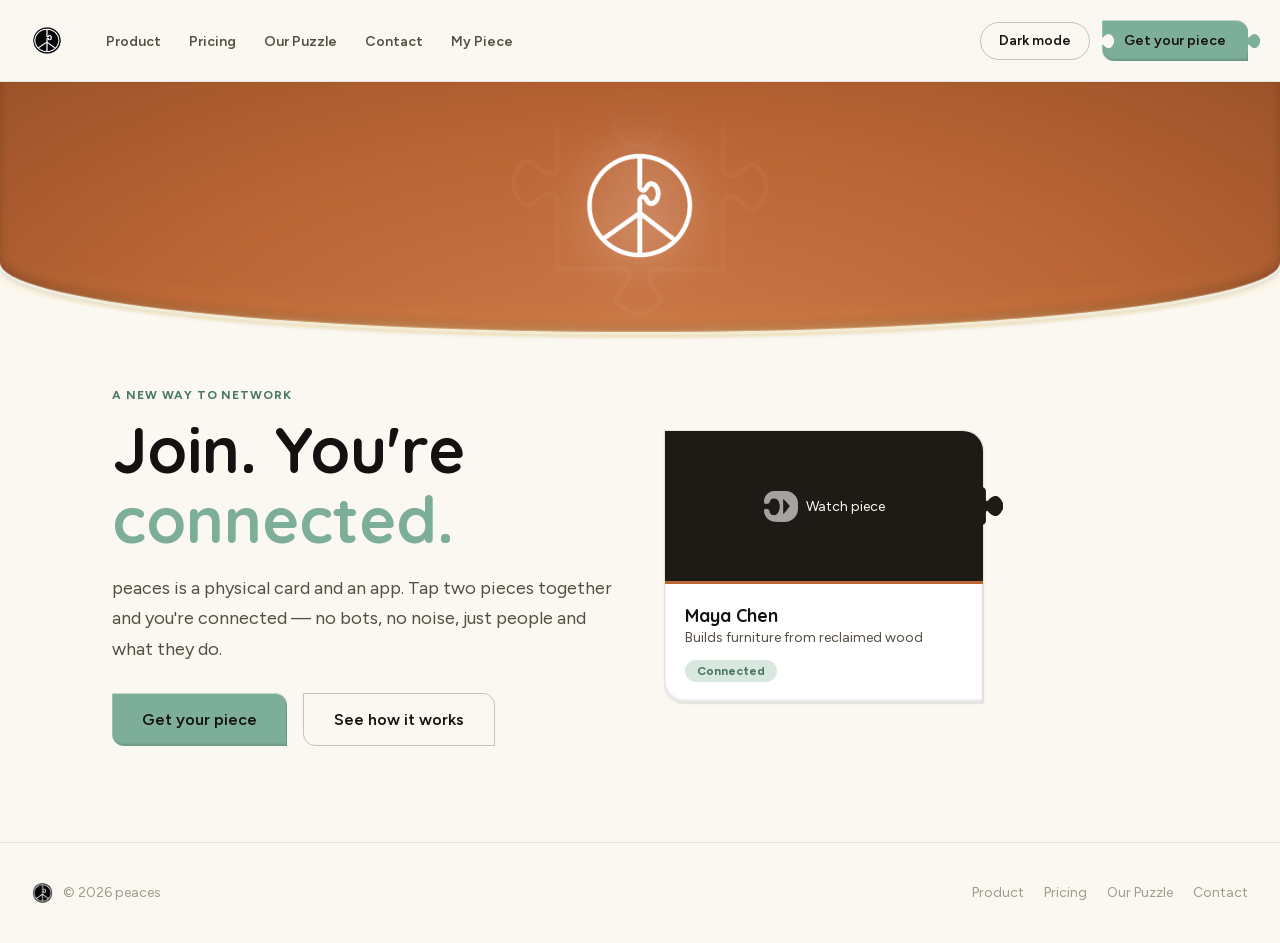
